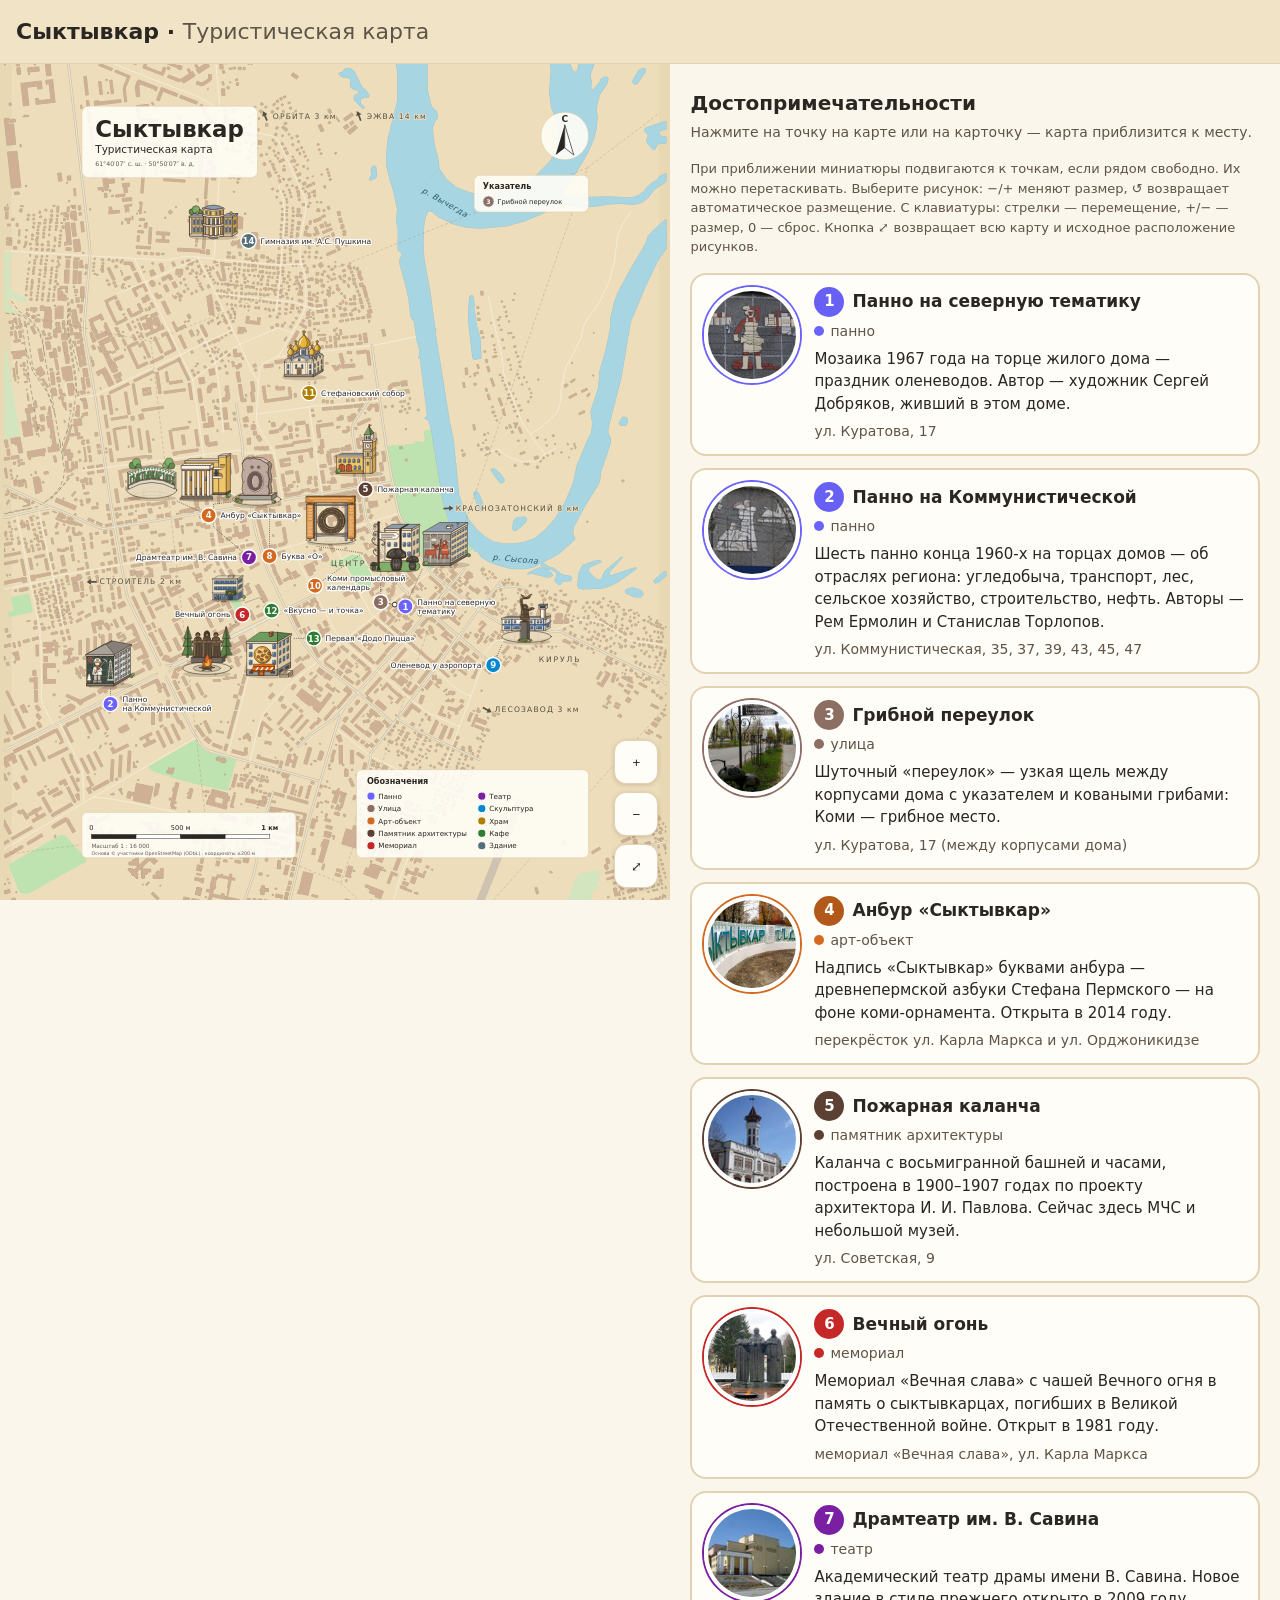
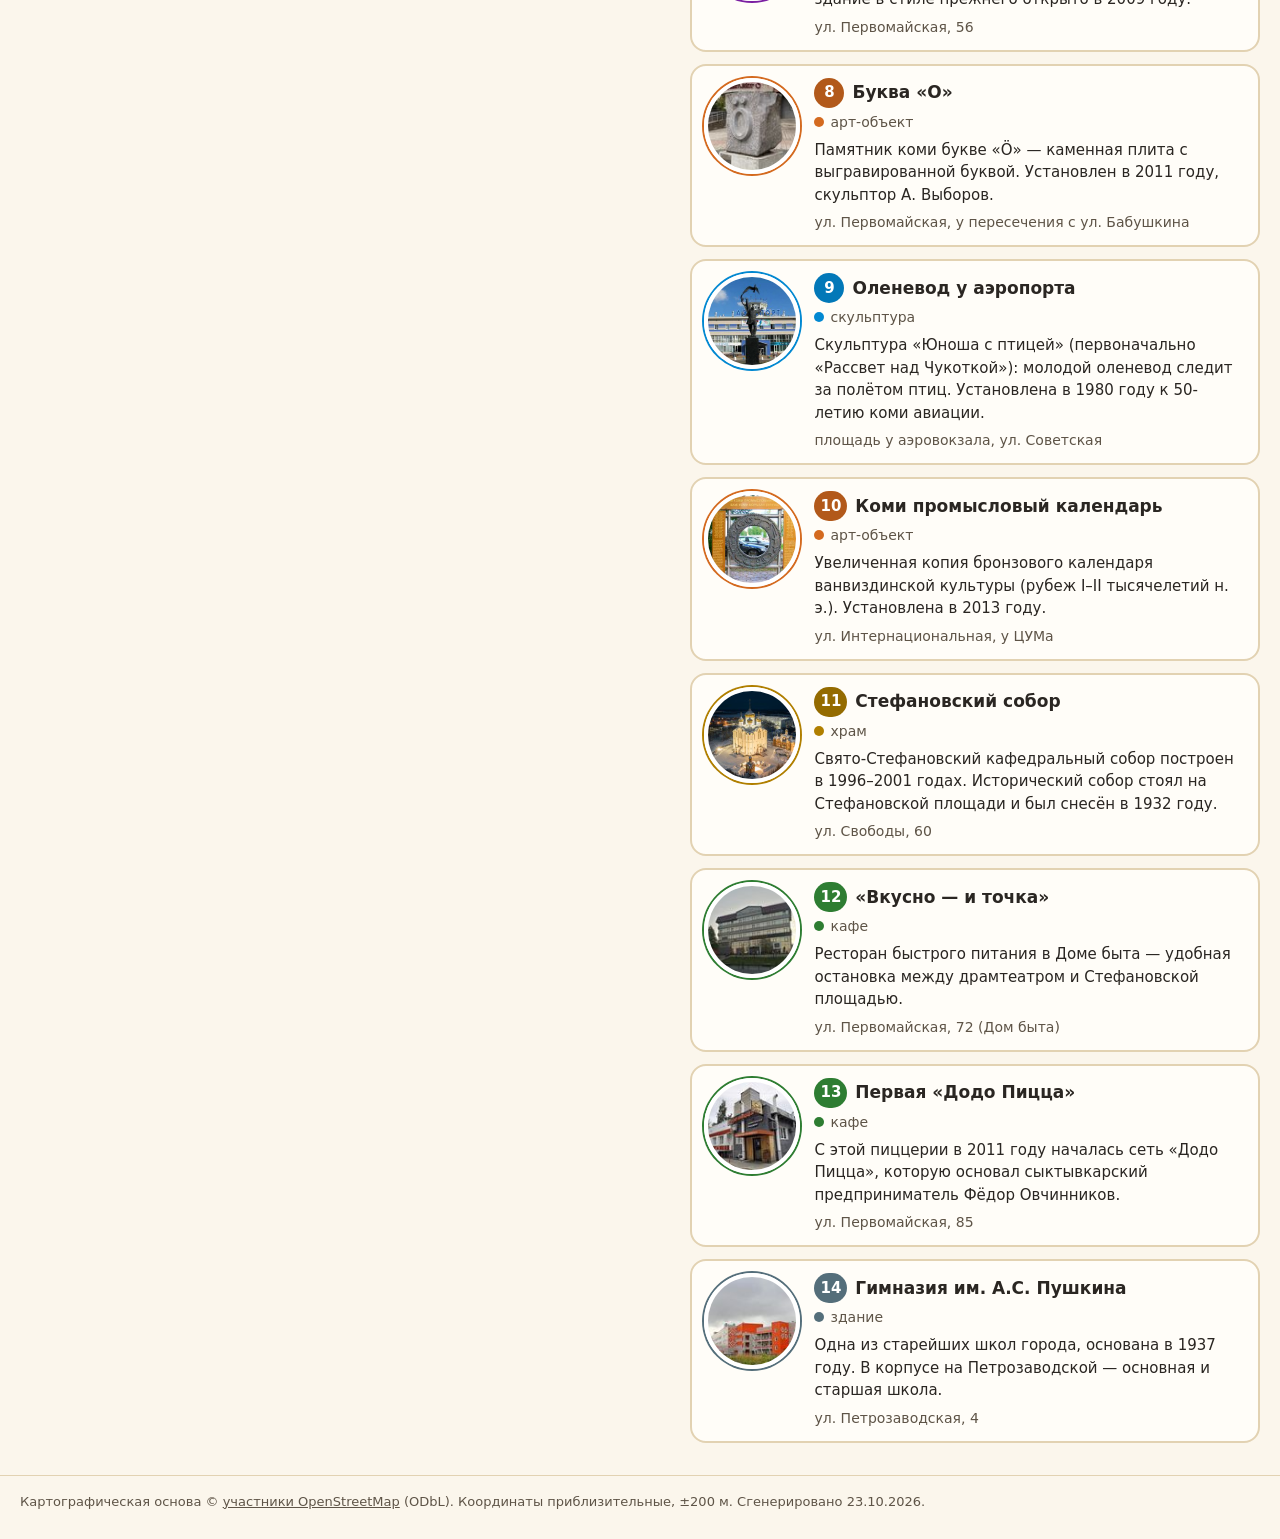
==== index_tz.html @ 78ba377e "Replace card drawings with photos; add navigation files; remove you-are-here" ====
<!doctype html>
<html lang="ru">
<head>
<meta charset="utf-8">
<meta name="viewport" content="width=device-width, initial-scale=1, viewport-fit=cover">
<title>Сыктывкар · Туристическая карта — 14 достопримечательностей</title>
<meta name="description" content="Туристическая карта Сыктывкара: 14 достопримечательностей — панно, арт-объекты, памятники, театр, собор и кафе. Фото, описания и адреса.">
<meta name="theme-color" content="#F1E4C6">
<meta property="og:type" content="website">
<meta property="og:locale" content="ru_RU">
<meta property="og:title" content="Сыктывкар · Туристическая карта">
<meta property="og:description" content="Туристическая карта Сыктывкара: 14 достопримечательностей — панно, арт-объекты, памятники, театр, собор и кафе. Фото, описания и адреса.">
<meta property="og:image" content="syktyvkar_map.png">
<meta property="og:image:width" content="2480">
<meta property="og:image:height" content="3508">
<meta name="twitter:card" content="summary_large_image">
<link rel="icon" type="image/svg+xml" href="favicon.svg">
<style>
:root{
  --bg:#FBF6EC; --paper:#FFFDF8; --sand:#F1E4C6; --map-bg:#E9D8B4;
  --ink:#2A2622; --muted:#5E5447; --line:#E2D2B2;
  --accent:#5C4033; --accent-hover:#47302A; --on-accent:#FFFFFF; --focus:#0B5CC2;
  --header-h:64px;
}
*{box-sizing:border-box}
html{-webkit-text-size-adjust:100%;scroll-padding-top:calc(var(--header-h) + 12px)}
body{margin:0;background:var(--bg);color:var(--ink);
  font:16px/1.5 "DejaVu Sans",Verdana,"PT Sans",system-ui,-apple-system,"Segoe UI",Roboto,Arial,sans-serif}
.top{position:sticky;top:0;z-index:20;display:flex;align-items:center;justify-content:space-between;gap:12px;
  min-height:var(--header-h);padding:8px max(16px,env(safe-area-inset-right)) 8px max(16px,env(safe-area-inset-left));
  background:var(--sand);border-bottom:1px solid var(--line)}
.top h1{margin:0;font-size:clamp(16px,2.3vw,22px);line-height:1.25}
.top h1 span{font-weight:400;color:var(--muted)}
.btn{display:inline-flex;align-items:center;gap:8px;min-height:44px;padding:0 18px;border-radius:999px;
  background:var(--accent);color:var(--on-accent);font-weight:700;font-size:15px;text-decoration:none;white-space:nowrap}
.btn:hover{background:var(--accent-hover)}
.btn svg{width:18px;height:18px}
a:focus-visible,button:focus-visible,.marker:focus-visible{outline:3px solid var(--focus);outline-offset:2px}
.layout{display:grid;grid-template-columns:minmax(0,1.1fr) minmax(340px,1fr)}
.map-pane{position:sticky;top:var(--header-h);height:calc(100vh - var(--header-h));height:calc(100dvh - var(--header-h));
  background:var(--map-bg);overflow:hidden}
.map-pane svg{display:block;width:100%;height:100%;touch-action:pan-y;user-select:none;-webkit-user-select:none}
.map-pane svg.is-zoomed{touch-action:none;cursor:grab}
.map-pane svg.is-dragging{cursor:grabbing}
.map-tools{position:absolute;right:12px;bottom:12px;display:flex;flex-direction:column;gap:8px}
.map-tools button{width:44px;height:44px;border-radius:12px;border:1px solid var(--line);background:var(--paper);
  color:var(--ink);font:700 22px/1 inherit;cursor:pointer;box-shadow:0 1px 4px rgba(42,38,34,.18)}
.map-tools button:hover{background:#fff}
.list-pane{padding:20px 20px 32px}
.list-pane h2{margin:4px 0 4px;font-size:20px}
.list-pane .hint{margin:0 0 16px;color:var(--muted);font-size:14px}
.cards{list-style:none;margin:0;padding:0;display:grid;gap:12px}
.card{position:relative;display:grid;grid-template-columns:96px 1fr;gap:14px;align-items:start;padding:12px;
  background:var(--paper);border:2px solid var(--line);border-radius:16px;
  transition:border-color .25s ease,box-shadow .25s ease,background-color .25s ease}
.card:hover,.card.is-hover{border-color:var(--c)}
.card.is-active{border-color:var(--c);box-shadow:0 0 0 4px color-mix(in srgb,var(--c) 22%,transparent);
  background:color-mix(in srgb,var(--c) 6%,var(--paper))}
.card.flash{animation:flash .9s ease}
@keyframes flash{0%{box-shadow:0 0 0 0 var(--c)}100%{box-shadow:0 0 0 14px transparent}}
.card>div{min-width:0;overflow-wrap:break-word}
.thumb{width:96px;height:96px;border-radius:50%;object-fit:cover;border:4px solid #fff;box-shadow:0 0 0 2px var(--c)}
.head{display:flex;align-items:center;gap:8px}
.num{flex:none;display:inline-grid;place-items:center;min-width:30px;height:30px;padding:0 6px;border-radius:999px;
  background:var(--c-ink);color:#fff;font-weight:700;font-size:15px}
.card h3{margin:0;font-size:17px;line-height:1.3}
.cat{margin:4px 0 6px;font-size:14px;color:var(--muted)}
.cat i{display:inline-block;width:10px;height:10px;margin-right:6px;border-radius:50%;background:var(--c)}
.desc{margin:0 0 6px;font-size:15px}
.addr{margin:0;font-size:14px;color:var(--muted)}
.card-hit{position:absolute;inset:0;width:100%;border:0;padding:0;border-radius:14px;background:transparent;cursor:pointer}
footer{padding:16px 20px 28px;border-top:1px solid var(--line);color:var(--muted);font-size:13px}
footer a{color:inherit}
.sr-only{position:absolute;width:1px;height:1px;margin:-1px;overflow:hidden;clip:rect(0 0 0 0);white-space:nowrap}
/* SVG-карта */
.marker{cursor:pointer;outline:none}
.marker .dot{transition:stroke-width .2s ease,fill .2s ease}
.marker:hover .dot,.marker.is-hover .dot,.marker:focus-visible .dot,.marker.is-active .dot{stroke-width:8;fill:var(--hi)}
.marker .ring{opacity:0;transition:opacity .2s ease}
.marker.is-active .ring,.marker:focus-visible .ring{opacity:1}
.hit{fill:transparent}
.illu{cursor:pointer}
/* при зуме оформление печатного листа (заголовок, легенда, линейка) убираем — оно бы росло */
#map-svg :is(#title,#north,#scalebar,#legend,#index){transition:opacity .25s ease}
#map-svg.is-zoomed :is(#title,#north,#scalebar,#legend,#index){opacity:0;pointer-events:none}
.dyn-scale{position:absolute;left:12px;bottom:12px;display:none;align-items:center;gap:8px;padding:6px 10px;
  border:1px solid var(--line);border-radius:10px;background:rgba(255,253,248,.94);color:var(--ink);font-size:13px;
  box-shadow:0 1px 4px rgba(42,38,34,.18)}
.dyn-scale i{display:block;height:7px;border:2px solid var(--ink);border-top:0}
.map-pane.is-zoomed .dyn-scale{display:flex}
.yah-pulse{transform-box:fill-box;transform-origin:center;animation:yah 1.8s ease-out infinite;pointer-events:none}
@keyframes yah{0%{transform:scale(1);opacity:.55}100%{transform:scale(3.4);opacity:0}}
@media (max-width:860px){
  .layout{grid-template-columns:minmax(0,1fr)}
  .map-pane{position:relative;top:auto;height:auto;aspect-ratio:2480/3508}
  .list-pane{padding:16px}
  .top .btn span{display:none}
}
@media (prefers-reduced-motion:reduce){
  .yah-pulse{animation:none;opacity:.3}
  *,*::before,*::after{transition:none!important;animation-duration:0s!important;scroll-behavior:auto!important}
}
/* navigation:start */
/* Управление миниатюрами использует оформление существующих кнопок карты. */
.map-pane{scroll-margin-top:var(--header-h);overflow-anchor:none}
.map-pane #map-svg{height:var(--map-canvas-height,100%)}
.head h3{min-width:0;overflow-wrap:anywhere}
.illu{cursor:grab;touch-action:none;outline:none}
.illu.is-dragging,#map-svg.is-dragging .illu{cursor:grabbing}
.illu:focus-visible{filter:drop-shadow(0 0 2px var(--focus))}
.callout-leader{pointer-events:none}
.illu-hit{fill:transparent;pointer-events:all}
#labels,#districts,#you-are-here,.marker .hit{pointer-events:none}
.callout-tools{position:absolute;top:12px;left:12px;bottom:auto;right:auto;
  display:flex;flex-direction:row;align-items:center;gap:6px;max-width:calc(100% - 24px);padding:6px;
  border:1px solid var(--line);border-radius:12px;background:var(--paper)}
.callout-tools[hidden]{display:none}
.callout-tools span{padding:0 4px;font-size:13px;line-height:1.2;color:var(--ink)}
.callout-tools button{flex:none;width:40px;height:40px;font-size:21px}
.callout-tools button:disabled{opacity:.45;cursor:default}
.navigation-hint{font-size:13px!important}
#map-svg.is-dragging,#map-svg.is-dragging *{cursor:grabbing}
.callout-leader.is-active,.callout-leader.is-hover{stroke-opacity:1;stroke-width:2.6px;
  vector-effect:non-scaling-stroke;filter:drop-shadow(0 0 1px var(--paper))}
.illu:is(.is-active,.is-hover) .illu-hit{stroke:var(--accent);stroke-width:1.3px;
  stroke-dasharray:3 4;vector-effect:non-scaling-stroke;rx:8px}
#navigation-labels{pointer-events:none;user-select:none}
#navigation-labels text{text-anchor:middle;dominant-baseline:central;paint-order:stroke fill;
  stroke:var(--sand);stroke-linejoin:round;stroke-width:3px;font-family:Verdana,"DejaVu Sans",sans-serif}
.street-label{font-size:12px;font-style:italic;fill-opacity:.86}
.house-label{font-size:11px;font-weight:700}
.thumb.illustrated{object-fit:contain;background:var(--paper);padding:5px}
.place-sheet{display:none}
@media(max-width:860px){
  .map-pane{height:calc(100vh - var(--header-h));height:calc(100dvh - var(--header-h));aspect-ratio:auto}
  .place-sheet:not([hidden]){display:block;position:fixed;z-index:30;left:max(10px,env(safe-area-inset-left));
    right:max(10px,env(safe-area-inset-right));bottom:max(10px,env(safe-area-inset-bottom));
    max-height:55vh;max-height:55dvh;overflow:auto;overflow-x:hidden;overscroll-behavior:contain;
    padding:14px 14px 8px;background:var(--paper);border:2px solid var(--line);border-radius:16px;
    box-shadow:0 4px 24px rgba(42,38,34,.2)}
  .sheet-summary{display:grid;grid-template-columns:64px minmax(0,1fr) 36px;gap:12px;align-items:center}
  .sheet-summary .thumb{width:64px;height:64px;border-width:3px}
  .sheet-summary h2{margin:0;font-size:17px;line-height:1.25;overflow-wrap:anywhere}
  .sheet-category{margin:4px 0 0;color:var(--muted);font-size:13px}
  .sheet-close{align-self:start;width:36px;height:44px;border:0;border-radius:10px;
    background:transparent;color:var(--ink);font-size:28px;line-height:1;cursor:pointer}
  .sheet-address{margin:10px 0 0;color:var(--muted);font-size:14px}
  .sheet-description{margin:10px 0 0;font-size:15px;line-height:1.45}
  .sheet-toggle{display:block;width:100%;min-height:44px;margin-top:4px;border:0;background:transparent;
    color:var(--accent);font-family:inherit;font-size:14px;font-weight:700;line-height:1.3;cursor:pointer}
  .sheet-toggle:hover,.sheet-close:hover{background:var(--bg)}
}
@media(max-width:360px){
  .sheet-summary{grid-template-columns:48px minmax(0,1fr) 28px;gap:8px}
  .sheet-summary .thumb{width:48px;height:48px}
  .sheet-summary h2{font-size:16px}
  .sheet-close{width:28px}
}
/* navigation:end */
</style>
</head>
<body>
<header class="top">
  <h1>Сыктывкар · <span>Туристическая карта</span></h1>
  
</header>
<main class="layout">
  <section class="map-pane" id="map" aria-label="Карта">
    <svg xmlns="http://www.w3.org/2000/svg" viewBox="0 0 2480 3508" id="map-svg" preserveAspectRatio="xMidYMid meet" aria-labelledby="map-svg-title"><title id="map-svg-title">Сыктывкар — Туристическая карта</title>
<desc>14 достопримечательностей. Основа © участники OpenStreetMap (ODbL).</desc>
<g id="land"><rect x="-118" y="-118" width="2716" height="3744" fill="#EDDDBB"/></g>
<g id="parks"><path d="M2385.7 3565.7L2390.6 3587.4L2336.4 3601.2L2309 3622.5L2314 3638.7L2258.2 3656L2247.4 3656L2243.9 3653.4L2256 3641.1L2251 3625.2L2215.2 3615.7L2200.9 3627.8L2180.9 3625L2153.8 3656L2118.5 3655.9L2199.5 3560.1L2251.3 3410.2L2280.8 3391.6L2342.3 3383.4L2348.7 3387.9L2350.8 3425L2337.8 3438.6L2348.1 3457.9L2329.8 3463.4L2321.6 3473.7L2315.5 3503.2L2349.8 3520.4L2350.3 3562L2365.3 3570L2371.2 3564.5L2370.9 3511.6L2383.2 3504.5L2388.5 3531.8L2410.5 3531.5L2415.1 3553Z" fill="#D2E5BF" fill-rule="evenodd"/>
<path d="M-148 1572.8L-82.4 1559.1L-148 1150.2Z" fill="#D2E5BF" fill-rule="evenodd"/>
<path d="M-100.8 1047.4L-148 1041.3L-148 792.9L-106 796.6L-126.7 830L-126.2 860.6L-118 877.3L-129 913.5L-118 947.9L-54.6 986.1L-52.1 993.2L-57.7 999.1L-89.7 997.5L-106.5 982.3L-118 978.7L-129.6 984.6L-134.3 994.3L-127 1015.3L-83.2 1048.1Z" fill="#D2E5BF" fill-rule="evenodd"/>
<path d="M-124.1 3355.1L89.2 3233.7L104.9 3235.8L195 3335.6L195.9 3340.2L190.8 3349.2L-46.4 3481.7L-72.8 3480.4L-86 3474.5L-128.5 3370L-129 3361.1Z" fill="#BFE3B0" fill-rule="evenodd"/>
<path d="M-45.1 2220.7L-28.3 2299.4L-130.2 2323.1L-135.6 2298.8L-110.5 2293.4L-122.5 2237.6Z" fill="#BFE3B0" fill-rule="evenodd"/>
<path d="M467.3 2965.8L576.2 3001.1L660.2 3023.7L789.1 3049.3L826.1 2919.1L705.8 2886.7L687.3 2875.6L674.2 2863.4L657 2838.5L649.9 2835.9L454.5 2947.3L459.4 2960.4Z" fill="#BFE3B0" fill-rule="evenodd"/>
<path d="M853.1 2339.5L846.3 2343.1L796 2242.4L826.8 2226.9L877.4 2327.4L874.7 2328.7L853.5 2290.9L833.6 2300.8Z" fill="#BFE3B0" fill-rule="evenodd"/>
<path d="M1274.6 2080.5L1347.4 2217.7L1387.6 2195.9L1398.3 2153.4L1351.5 2067.4L1311.9 2056.3L1274.7 2075.8Z" fill="#BFE3B0" fill-rule="evenodd"/>
<path d="M1645 1542.1L1694.2 1842L1721.2 1929.3L1778.2 1996.9L1819.6 2031.9L1793.3 2062.2L1751.9 2027L1732.3 2047.5L1639.6 2123.2L1634.6 2120.5L1563.2 2004.8L1506 1873.6L1459.2 1608.1L1466 1601.9L1571.8 1592.2L1573.8 1588.7L1570.7 1585.3L1578.7 1582L1610.2 1586.1L1615.4 1582.3L1611.3 1541.1L1618.8 1536.4L1643.1 1532.8Z" fill="#BFE3B0" fill-rule="evenodd"/></g>
<g id="buildings"><path d="M-148 3469.7L-144.9 3469.5L-145.2 3468.4L-140.9 3467.2L-140.6 3468.2L-136.2 3467L-136.5 3465.9L-132.2 3464.6L-131.9 3465.7L-129 3464.9L-129.3 3463.8L-127.9 3463.4L-124.1 3476.3L-125.6 3476.7L-125.9 3475.6L-130.2 3476.9L-129.8 3478.3L-139.9 3481.3L-140.4 3479.8L-144.7 3481L-144.4 3482.2L-145.8 3482.6L-148 3475.1Z" fill="none" stroke="#8F7C60" stroke-width="2" stroke-linejoin="round"/>
<path d="M-79.2 3517L-62.7 3512.9L-52.5 3554.5L-68.9 3558.5Z" fill="none" stroke="#8F7C60" stroke-width="2" stroke-linejoin="round"/>
<path d="M-91.1 3595.5L-80.6 3592.9L-75.2 3614.5L-85.7 3617.1Z" fill="none" stroke="#8F7C60" stroke-width="2" stroke-linejoin="round"/>
<path d="M-148 3519.7L-115.9 3510.7L-118.1 3502.8L-103.9 3498.8L-99.3 3515.1L-99.2 3519.1L-101 3522.2L-104.8 3524.7L-148 3536.8Z" fill="none" stroke="#8F7C60" stroke-width="2" stroke-linejoin="round"/>
<path d="M-48.3 3530.4L-27.1 3525.1L-24.4 3535.9L-45.6 3541.2Z" fill="none" stroke="#8F7C60" stroke-width="2" stroke-linejoin="round"/>
<path d="M-7.4 3656L-14.3 3631.3L-2.9 3628.1L5 3656Z" fill="none" stroke="#8F7C60" stroke-width="2" stroke-linejoin="round"/>
<path d="M-37.1 3563.8L-18.8 3559.3L-10 3595.1L-28.2 3599.6Z" fill="none" stroke="#8F7C60" stroke-width="2" stroke-linejoin="round"/>
<path d="M-65.9 3566.1L-51 3562.5L-41.1 3602.8L-55.9 3606.4Z" fill="none" stroke="#8F7C60" stroke-width="2" stroke-linejoin="round"/>
<path d="M-4 3571.7L7.2 3569L12.1 3590L0.9 3592.7Z" fill="none" stroke="#8F7C60" stroke-width="2" stroke-linejoin="round"/>
<path d="M-44.5 3545.7L-23.3 3540.4L-20.6 3551.3L-41.8 3556.5Z" fill="none" stroke="#8F7C60" stroke-width="2" stroke-linejoin="round"/>
<path d="M-142.4 3544.8L-148 3546.4L-148 3552.6L-140.7 3550.5Z" fill="none" stroke="#8F7C60" stroke-width="2" stroke-linejoin="round"/>
<path d="M-93 3616.9L-99.5 3618.9L-101 3614.3L-94.4 3612.3Z" fill="none" stroke="#8F7C60" stroke-width="2" stroke-linejoin="round"/>
<path d="M14.8 3545.8L-6.9 3551.3L-8.7 3544.3L-6.4 3543.7L-7.6 3539L-5.3 3538.5L-7.1 3531.7L10.1 3527.3Z" fill="none" stroke="#8F7C60" stroke-width="2" stroke-linejoin="round"/>
<path d="M-96.8 3472.5L-95.1 3476.8L-99.4 3478.5L-101.2 3474.2Z" fill="none" stroke="#8F7C60" stroke-width="2" stroke-linejoin="round"/>
<path d="M-9.3 3555.7L-3.6 3554.4L-2.6 3558.7L-8.4 3560.1Z" fill="none" stroke="#8F7C60" stroke-width="2" stroke-linejoin="round"/>
<path d="M-15.3 3520.5L6.8 3514.7L8 3519.2L-14.1 3525Z" fill="none" stroke="#8F7C60" stroke-width="2" stroke-linejoin="round"/>
<path d="M-138.5 3560.5L-132.9 3558.9L-130.1 3569.4L-127.8 3568.8L-125.9 3575.7L-132.2 3577.4L-130 3585.5L-133.4 3586.4L-135.6 3578.4L-140.6 3579.7L-142.4 3573.3L-144.4 3573.9L-146.9 3564.7L-138 3562.2Z" fill="none" stroke="#8F7C60" stroke-width="2" stroke-linejoin="round"/>
<path d="M-126.8 3584.7L-137.8 3587.7L-130.8 3612.9L-140.8 3615.6L-138.7 3623L-134 3621.7L-128.1 3643L-117.4 3640.1L-123.7 3617.3L-118.3 3615.8Z" fill="none" stroke="#8F7C60" stroke-width="2" stroke-linejoin="round"/>
<path d="M-36.3 3566.7L-49.2 3569.6L-47.3 3577.4L-34.4 3574.5Z" fill="none" stroke="#8F7C60" stroke-width="2" stroke-linejoin="round"/>
<path d="M-20.9 2945.3L-12.1 2940.9L-42.6 2879.7L-51.4 2884.1Z" fill="none" stroke="#8F7C60" stroke-width="2" stroke-linejoin="round"/>
<path d="M-57.5 2963.5L-48.8 2959.2L-79.3 2898L-88 2902.3Z" fill="none" stroke="#8F7C60" stroke-width="2" stroke-linejoin="round"/>
<path d="M15.7 2927.1L24.7 2922.6L-5.8 2861.4L-14.8 2865.9Z" fill="none" stroke="#8F7C60" stroke-width="2" stroke-linejoin="round"/>
<path d="M4.5 3602.8L39.1 3594.3L42.8 3609.2L8.2 3617.8Z" fill="none" stroke="#8F7C60" stroke-width="2" stroke-linejoin="round"/>
<path d="M7.9 3080.9L18.4 3075L52 3135.6L41.4 3141.4Z" fill="none" stroke="#8F7C60" stroke-width="2" stroke-linejoin="round"/>
<path d="M-148 2938.4L-141.4 2951.4L-126.6 2943.8L-135 2927.3L-118.5 2918.9L-110 2935.6L-94.4 2927.7L-103.8 2909.2L-101.4 2908L-110.7 2889.7L-148 2908.7Z" fill="none" stroke="#8F7C60" stroke-width="2" stroke-linejoin="round"/>
<path d="M-3.8 3155.6L-13.2 3138.8L9.8 3125.9L4.6 3116.6L-13 3126.5L-14.9 3123.3L-23.8 3128.2L-32.9 3133.3L-31 3136.6L-48.1 3146.2L-42.9 3155.5L-21.8 3143.6L-12.3 3160.4L-33 3172.1L-27.1 3182.5L25.6 3152.9L19.7 3142.4Z" fill="none" stroke="#8F7C60" stroke-width="2" stroke-linejoin="round"/>
<path d="M19.7 3031.6L26.9 3027.9L28.7 3031.2L21.5 3035Z" fill="none" stroke="#8F7C60" stroke-width="2" stroke-linejoin="round"/>
<path d="M11.2 3550.9L23.1 3547.9L24.1 3551.8L12.1 3554.7Z" fill="none" stroke="#8F7C60" stroke-width="2" stroke-linejoin="round"/>
<path d="M-148 3171.8L-118.3 3227.1L-129.2 3232.9L-148 3197.8Z" fill="none" stroke="#8F7C60" stroke-width="2" stroke-linejoin="round"/>
<path d="M-148 3264.2L-132.6 3255.2L-127.8 3263.5L-148 3275.2Z" fill="none" stroke="#8F7C60" stroke-width="2" stroke-linejoin="round"/>
<path d="M-119.6 3247L-35.1 3199L-30.2 3207.7L-114.6 3255.7Z" fill="none" stroke="#8F7C60" stroke-width="2" stroke-linejoin="round"/>
<path d="M-148 2976.8L-134.2 3004.3L-142.8 3008.6L-148 2998.3Z" fill="none" stroke="#8F7C60" stroke-width="2" stroke-linejoin="round"/>
<path d="M-148 3125.1L-98.9 3099.4L-93.7 3109.4L-148 3137.9Z" fill="none" stroke="#8F7C60" stroke-width="2" stroke-linejoin="round"/>
<path d="M-95.5 3013L-110.3 3020.6L-97.5 3045.5L-82.7 3037.9Z" fill="none" stroke="#8F7C60" stroke-width="2" stroke-linejoin="round"/>
<path d="M-131.2 2983.1L-134.5 2976.1L-127.8 2973L-124.5 2980Z" fill="none" stroke="#8F7C60" stroke-width="2" stroke-linejoin="round"/>
<path d="M-148 3438.9L-144.3 3437.9L-143 3442.9L-148 3444.2Z" fill="none" stroke="#8F7C60" stroke-width="2" stroke-linejoin="round"/>
<path d="M-104 3292.8L-101 3293.3L-99.2 3292.2L-98.5 3293.4L-90.2 3288.6L-91 3287.2L-88.2 3285.6L-87.9 3283.6L-85.6 3284.1L-81.2 3281.5L-80.5 3282.8L-72.8 3279.5L-69.2 3285.6L-72.1 3287.3L-71 3289.2L-75.3 3291.7L-74.8 3292.7L-77.8 3294.4L-78.3 3293.5L-84.8 3298.6L-85.4 3297.6L-99.4 3305.7L-98.7 3306.8L-102.6 3309.1L-103.2 3308L-111.7 3313L-111.1 3314.1L-114.7 3316.2L-115.3 3315.1L-132.4 3326.1L-132.9 3325.3L-136 3327.2L-135.5 3328.1L-143.3 3331.4L-148 3324.9L-148 3320.5L-143.1 3317.6L-142.3 3314.7L-139.9 3315.1L-137.8 3313.9L-136.9 3315.4L-126.4 3309.2L-127 3308.2L-124.7 3306.8L-124.3 3304.4L-121.5 3304.9L-117.4 3302.6L-116.6 3303.9L-108.3 3299.1L-108.9 3297.9L-104.5 3295.3Z" fill="none" stroke="#8F7C60" stroke-width="2" stroke-linejoin="round"/>
<path d="M-49 3276.7L-54.4 3267.6L-41.7 3259.3L-40.7 3260.9L-33.9 3256.8L-34.9 3255.1L-29 3251.6L-28 3253.3L-21 3249.1L-22.1 3247.3L-16.2 3243.8L-15.1 3245.6L-8.2 3241.5L-9.4 3239.5L8 3229.4L9.9 3232.6L8.7 3233.3L14 3239.9L-11.4 3254.2L-10.8 3255.1L-15.5 3257.8L-16 3257L-23.9 3261.7L-23.2 3262.8L-27.9 3265.6L-28.6 3264.5L-40.9 3273L-41.4 3272.1Z" fill="none" stroke="#8F7C60" stroke-width="2" stroke-linejoin="round"/>
<path d="M-11.2 3059.2L-4.2 3072.2L20.2 3059.1L13.2 3046.1Z" fill="none" stroke="#8F7C60" stroke-width="2" stroke-linejoin="round"/>
<path d="M-136.8 3420.5L-132.6 3418.8L-131 3422.9L-135.2 3424.6Z" fill="none" stroke="#8F7C60" stroke-width="2" stroke-linejoin="round"/>
<path d="M-128.8 3440.6L-125.2 3439.2L-127.2 3434.2L-130.8 3435.6Z" fill="none" stroke="#8F7C60" stroke-width="2" stroke-linejoin="round"/>
<path d="M-63.8 2984.5L-79 2991.6L-67.1 3016.9L-51.9 3009.8Z" fill="none" stroke="#8F7C60" stroke-width="2" stroke-linejoin="round"/>
<path d="M-51.3 3166.7L-53.9 3162.1L-48 3158.7L-45.2 3163.4Z" fill="none" stroke="#8F7C60" stroke-width="2" stroke-linejoin="round"/>
<path d="M-78.4 3132.9L-57.1 3170L-51.3 3166.7L-53.9 3162.1L-48 3158.7L-56.3 3144.2L-62.3 3147.6L-72.7 3129.6Z" fill="none" stroke="#8F7C60" stroke-width="2" stroke-linejoin="round"/>
<path d="M-62.3 3147.6L-58.2 3145.3L-67.1 3130.3L-72.7 3129.6Z" fill="none" stroke="#8F7C60" stroke-width="2" stroke-linejoin="round"/>
<path d="M-76.8 3145.4L-85 3131.3L-94 3136.5L-89 3145.1L-85.2 3142.9L-82 3148.4Z" fill="none" stroke="#8F7C60" stroke-width="2" stroke-linejoin="round"/>
<path d="M-107.3 2708.9L-97.9 2704.3L-58.5 2784.4L-67.9 2789Z" fill="none" stroke="#8F7C60" stroke-width="2" stroke-linejoin="round"/>
<path d="M-109.4 2879.6L-11.9 2831.6L-6.7 2842.1L-104.2 2890.1Z" fill="none" stroke="#8F7C60" stroke-width="2" stroke-linejoin="round"/>
<path d="M-148 2729.7L-110.3 2808.5L-120.8 2813.6L-148 2756.7Z" fill="none" stroke="#8F7C60" stroke-width="2" stroke-linejoin="round"/>
<path d="M-148 2833.5L-143.8 2831.5L-142 2835.1L-129.5 2827.9L-124 2839L-133.8 2843.8L-135.5 2840.5L-148 2847.4Z" fill="none" stroke="#8F7C60" stroke-width="2" stroke-linejoin="round"/>
<path d="M-18.8 2695.2L-8.9 2689.1L-4.7 2697.7L-2.6 2696.7L3.8 2710L-7.1 2716.5L-12.3 2705.6L-15.1 2706.9L-17.2 2702.6L-15.6 2701.9Z" fill="none" stroke="#8F7C60" stroke-width="2" stroke-linejoin="round"/>
<path d="M-16.1 2730.2L-6.2 2724.1L-2 2732.7L0.1 2731.7L6.5 2745L-4.4 2751.5L-9.6 2740.6L-12.4 2741.9L-14.5 2737.6L-12.9 2736.9Z" fill="none" stroke="#8F7C60" stroke-width="2" stroke-linejoin="round"/>
<path d="M-13.6 2765.4L-3.6 2759.3L0.5 2767.9L2.7 2766.9L9.1 2780.2L-1.8 2786.7L-7.1 2775.8L-9.8 2777.1L-11.9 2772.8L-10.4 2772.1Z" fill="none" stroke="#8F7C60" stroke-width="2" stroke-linejoin="round"/>
<path d="M-82.8 2694.5L-66.5 2686.9L-54 2713.4L-59.5 2716L-58.6 2717.9L-69.5 2722.9Z" fill="none" stroke="#8F7C60" stroke-width="2" stroke-linejoin="round"/>
<path d="M-57.3 2718.5L-51.1 2715.6L-49 2720L-55.2 2722.9Z" fill="none" stroke="#8F7C60" stroke-width="2" stroke-linejoin="round"/>
<path d="M-112.1 2825.2L-22.2 2781.4L-17.2 2791.8L-107 2835.5Z" fill="none" stroke="#8F7C60" stroke-width="2" stroke-linejoin="round"/>
<path d="M-141.3 2804.4L-137 2813.5L-128.7 2809.6L-133 2800.5Z" fill="none" stroke="#8F7C60" stroke-width="2" stroke-linejoin="round"/>
<path d="M-10.6 2834.2L-5.8 2832.6L-3.3 2837.5L-4.7 2838.2L-4 2839.6L-7.2 2841.2Z" fill="none" stroke="#8F7C60" stroke-width="2" stroke-linejoin="round"/>
<path d="M69 2803L1.8 2837.3L-3.7 2826.5L63.5 2792.1L64.4 2793.9L73.4 2789.2L97.6 2836.3L88.5 2841Z" fill="none" stroke="#8F7C60" stroke-width="2" stroke-linejoin="round"/>
<path d="M94.3 3619.4L103 3615.7L113.7 3640.5L105 3644.2Z" fill="none" stroke="#8F7C60" stroke-width="2" stroke-linejoin="round"/>
<path d="M107.3 3651.8L116 3648L119.4 3656L109.1 3656Z" fill="none" stroke="#8F7C60" stroke-width="2" stroke-linejoin="round"/>
<path d="M121.8 3646.9L126.3 3645.1L130.6 3656L125.4 3656Z" fill="none" stroke="#8F7C60" stroke-width="2" stroke-linejoin="round"/>
<path d="M475.6 3474L501.9 3500.7L493.7 3508.7L467.5 3481.9Z" fill="none" stroke="#8F7C60" stroke-width="2" stroke-linejoin="round"/>
<path d="M481.7 3511.7L488.8 3519.2L491.1 3517L484.1 3509.5Z" fill="none" stroke="#8F7C60" stroke-width="2" stroke-linejoin="round"/>
<path d="M371.9 2882.6L383 2883.2L377.7 2971.8L366.6 2971.1Z" fill="none" stroke="#8F7C60" stroke-width="2" stroke-linejoin="round"/>
<path d="M256.8 2950.2L265.3 2946.1L234.8 2883.9L226.3 2888.1Z" fill="none" stroke="#8F7C60" stroke-width="2" stroke-linejoin="round"/>
<path d="M334.9 2900.2L345.8 2900.8L340.9 2992.3L329.9 2991.8Z" fill="none" stroke="#8F7C60" stroke-width="2" stroke-linejoin="round"/>
<path d="M33.9 2906.1L114.9 2866.4L119.8 2876.5L38.8 2916.2Z" fill="none" stroke="#8F7C60" stroke-width="2" stroke-linejoin="round"/>
<path d="M291.8 3014.9L227.5 3050.4L221.4 3039.3L285.6 3003.8Z" fill="none" stroke="#8F7C60" stroke-width="2" stroke-linejoin="round"/>
<path d="M227.5 2964.6L236.7 2960.1L206.2 2897.9L197 2902.4Z" fill="none" stroke="#8F7C60" stroke-width="2" stroke-linejoin="round"/>
<path d="M132.6 2893.9L123 2898.6L129.5 2911.7L139 2907Z" fill="none" stroke="#8F7C60" stroke-width="2" stroke-linejoin="round"/>
<path d="M422.4 3175L419.8 3187.7L458.7 3195.7L453.9 3218.6L486.5 3225.4L482.3 3248.3L543.9 3259.7L547.3 3240.8L523.9 3236.7L524.4 3234.1L520.3 3233.3L519 3239.9L516.6 3242L507 3240.4L504.9 3237.9L501.6 3239.3L497 3238.4L498.8 3228.9L500 3229.2L500.6 3226.2L495 3225L496 3220.1L521.8 3225.4L521 3229.4L528 3230.9L531.6 3218.1L533 3218.4L533.6 3215.7L498.6 3209.1L499.7 3203.8L500.9 3204L501.8 3199.8L500.7 3199.6L503.6 3185.7L490.6 3183L488.3 3193.9L493.4 3194.9L489.5 3213.4L468 3209L472.9 3185.4Z" fill="none" stroke="#8F7C60" stroke-width="2" stroke-linejoin="round"/>
<path d="M220.7 3155.7L221.3 3156.8L222.6 3156.2L223.7 3158.3L231.4 3154.5L235.7 3163.4L228 3167.1L229.2 3169.5L231.8 3168.2L235.2 3175.2L287.6 3149.6L293.4 3161.5L235.6 3189.7L237 3192.5L232.1 3194.8L221.6 3173.2L224.4 3171.8L223.4 3169.6L206 3177.9L201.7 3169L209 3165.4L207.9 3163.3L217.6 3158.6L217 3157.5Z" fill="none" stroke="#8F7C60" stroke-width="2" stroke-linejoin="round"/>
<path d="M199.6 2978.3L208.7 2973.8L178.2 2911.6L169 2916.1Z" fill="none" stroke="#8F7C60" stroke-width="2" stroke-linejoin="round"/>
<path d="M47.3 3149.1L132.4 3100L138.7 3110.8L53.5 3159.9Z" fill="none" stroke="#8F7C60" stroke-width="2" stroke-linejoin="round"/>
<path d="M195.6 3197.3L207.3 3191.6L210.7 3198.5L207.6 3200.1L211.3 3207.5L202.7 3211.7Z" fill="none" stroke="#8F7C60" stroke-width="2" stroke-linejoin="round"/>
<path d="M89.9 2915.1L98.9 2910.6L130.6 2974.2L121.6 2978.7Z" fill="none" stroke="#8F7C60" stroke-width="2" stroke-linejoin="round"/>
<path d="M212.5 3222.4L223.2 3217.1L244.4 3260.2L233.7 3265.5Z" fill="none" stroke="#8F7C60" stroke-width="2" stroke-linejoin="round"/>
<path d="M62.2 3236.3L67.4 3236.2L67.6 3244.9L62.4 3245Z" fill="none" stroke="#8F7C60" stroke-width="2" stroke-linejoin="round"/>
<path d="M127.6 2990.1L136.6 2985.7L167.5 3049L158.6 3053.3Z" fill="none" stroke="#8F7C60" stroke-width="2" stroke-linejoin="round"/>
<path d="M112.8 3036.8L122 3032.3L153.2 3096L144 3100.5Z" fill="none" stroke="#8F7C60" stroke-width="2" stroke-linejoin="round"/>
<path d="M195.6 2992.6L205.3 2987.4L226 3026.4L216.3 3031.5Z" fill="none" stroke="#8F7C60" stroke-width="2" stroke-linejoin="round"/>
<path d="M195.9 3040.7L211.9 3032.2L217.7 3043.1L212.7 3045.7L218.6 3056.9L207.6 3062.8Z" fill="none" stroke="#8F7C60" stroke-width="2" stroke-linejoin="round"/>
<path d="M252.6 3206.8L259.2 3203.5L261.1 3207.4L254.5 3210.7Z" fill="none" stroke="#8F7C60" stroke-width="2" stroke-linejoin="round"/>
<path d="M258 3224.9L266.8 3220.6L275.8 3238.8L267 3243.1Z" fill="none" stroke="#8F7C60" stroke-width="2" stroke-linejoin="round"/>
<path d="M106.2 3000.7L117.1 3022.9L105.4 3028.6L100.5 3018.4L85.4 3025.8L79.5 3013.7Z" fill="none" stroke="#8F7C60" stroke-width="2" stroke-linejoin="round"/>
<path d="M153.5 2998.1L164.1 2996.5L166.1 3009L155.4 3010.6Z" fill="none" stroke="#8F7C60" stroke-width="2" stroke-linejoin="round"/>
<path d="M148.7 3067L161.6 3060.4L163.3 3063.7L165.5 3063.7L165.9 3089.1L160 3089.2Z" fill="none" stroke="#8F7C60" stroke-width="2" stroke-linejoin="round"/>
<path d="M33.1 3042.1L36.3 3040.3L38.9 3045.2L35.7 3046.9Z" fill="none" stroke="#8F7C60" stroke-width="2" stroke-linejoin="round"/>
<path d="M126.7 2913.1L136 2908.5L168 2973.2L158.7 2977.8Z" fill="none" stroke="#8F7C60" stroke-width="2" stroke-linejoin="round"/>
<path d="M230.9 3216.5L231.7 3216.1L229.7 3212.1L237.1 3208.6L239 3212.6L240.3 3212L253.6 3239.7L249.8 3241.5L253.7 3249.7L248.1 3252.4Z" fill="none" stroke="#8F7C60" stroke-width="2" stroke-linejoin="round"/>
<path d="M118.9 3165.7L150.1 3219.5L138.5 3226.4L110.7 3177.4L56.6 3208.5L50 3197.5L59.3 3192L59.2 3190.7L70.2 3185.5L70.1 3184.4L80.6 3177.5L94.4 3170.2L96 3170.7L98.7 3168.9L98.1 3167.7L105.9 3163.3Z" fill="none" stroke="#8F7C60" stroke-width="2" stroke-linejoin="round"/>
<path d="M234.4 2981.8L232.3 2982.9L229.8 2978.2L231.9 2977Z" fill="none" stroke="#8F7C60" stroke-width="2" stroke-linejoin="round"/>
<path d="M78.7 3046.2L39.6 3067.3L34.8 3058.4L43 3054L41.7 3051.8L72.6 3035.2Z" fill="none" stroke="#8F7C60" stroke-width="2" stroke-linejoin="round"/>
<path d="M53.9 3069.3L90.6 3049.3L96.1 3059.4L77.9 3069.3L76.8 3067.2L58.2 3077.3Z" fill="none" stroke="#8F7C60" stroke-width="2" stroke-linejoin="round"/>
<path d="M300.5 2918.5L311.5 2919L307.1 3009.2L296.1 3008.6Z" fill="none" stroke="#8F7C60" stroke-width="2" stroke-linejoin="round"/>
<path d="M406.2 2924.6L412.8 2925L412.5 2930.6L405.9 2930.2Z" fill="none" stroke="#8F7C60" stroke-width="2" stroke-linejoin="round"/>
<path d="M289.7 3232L300.8 3210.4L309.7 3215L298.6 3236.6Z" fill="none" stroke="#8F7C60" stroke-width="2" stroke-linejoin="round"/>
<path d="M433.7 3439.5L436.7 3442.6L432.8 3446.4L429.7 3443.3Z" fill="none" stroke="#8F7C60" stroke-width="2" stroke-linejoin="round"/>
<path d="M371.1 3052.3L397.8 3058.1L406.2 3018.8L475.8 3033.7L464.2 3087.6L461 3086.9L457.3 3104.1L392.3 3089.7L396.1 3072.1L382.4 3069.2L379.6 3082.2L365.4 3079.2Z" fill="none" stroke="#8F7C60" stroke-width="2" stroke-linejoin="round"/>
<path d="M455.8 3431.2L460.7 3436.3L449.2 3447.5L444.2 3442.4Z" fill="none" stroke="#8F7C60" stroke-width="2" stroke-linejoin="round"/>
<path d="M381.5 3231.1L388.9 3232.7L387.6 3238.6L380.2 3237Z" fill="none" stroke="#8F7C60" stroke-width="2" stroke-linejoin="round"/>
<path d="M410.8 3362L410 3361.1L374.8 3360.1L375.1 3348.9L384.8 3350.1L391 3344.4L388.9 3342L394.1 3337.2L396.3 3339.5L402.3 3334L401.6 3323.9L412.9 3324.2L411.9 3357.9L413.4 3359.5L416.8 3356.3L420.5 3360.1L450.5 3331.3L451.4 3332.2L453.2 3330.6L434.5 3311.2L447.4 3298.8L455.2 3306.9L459.1 3303.2L462.9 3307.1L459 3310.9L488.9 3342L490.6 3340.4L494.1 3344L479.5 3358L460.8 3338.5L459 3340.1L459.8 3341L429.8 3369.8L433.2 3373.3L429.6 3376.8L431.5 3378.8L465.3 3379.3L465.1 3390.6L455 3389.4L449.3 3395.2L451.5 3397.4L446.4 3402.5L444.2 3400.2L438.2 3406.2L439 3415.9L427.8 3415.7L428.2 3380.6L426.9 3379.3L425.1 3381.1L420.2 3376L419.1 3377.1L420.5 3378.6L407.1 3391.4L405.7 3389.9L403.8 3391.7L412.3 3400.5L408.9 3403.8L412.3 3407.3L408.7 3410.8L412.5 3414.8L408 3419.1L392.2 3402.7L389.5 3405.2L383.6 3399L386.2 3396.4L370.4 3379.9L374.9 3375.6L378.6 3379.4L382.2 3376L385.5 3379.4L388.9 3376.2L397.1 3384.7L399 3382.9L397.6 3381.5L410.9 3368.7L412.4 3370.2L413.5 3369.1L408.7 3364Z" fill="none" stroke="#8F7C60" stroke-width="2" stroke-linejoin="round"/>
<path d="M465.5 3288.2L475.2 3298.3L472 3301.3L462.4 3291.2Z" fill="none" stroke="#8F7C60" stroke-width="2" stroke-linejoin="round"/>
<path d="M482.1 3305L489.2 3312.3L485.8 3315.5L478.8 3308.1Z" fill="none" stroke="#8F7C60" stroke-width="2" stroke-linejoin="round"/>
<path d="M316.7 2999.9L324.3 2995.4L328.8 3003.1L321.2 3007.6Z" fill="none" stroke="#8F7C60" stroke-width="2" stroke-linejoin="round"/>
<path d="M345.1 3044.9L342.6 3039L331.1 3043.9L333.6 3049.7L336.7 3048.4L343.9 3065.4L348.1 3063.6L341 3046.6Z" fill="none" stroke="#8F7C60" stroke-width="2" stroke-linejoin="round"/>
<path d="M488.5 3018.9L503.5 3022L494 3067.6L479 3064.4Z" fill="none" stroke="#8F7C60" stroke-width="2" stroke-linejoin="round"/>
<path d="M405.7 2952.3L393 2952.1L393.5 2928L396 2928L395.9 2934.6L398.2 2934.6L398 2945.6L405.9 2945.8Z" fill="none" stroke="#8F7C60" stroke-width="2" stroke-linejoin="round"/>
<path d="M485.2 3066.3L483.6 3074.1L479.6 3073.3L481.2 3065.4Z" fill="none" stroke="#8F7C60" stroke-width="2" stroke-linejoin="round"/>
<path d="M457.7 3104.2L459.3 3096.9L463.3 3097.8L461.7 3105.1Z" fill="none" stroke="#8F7C60" stroke-width="2" stroke-linejoin="round"/>
<path d="M409.8 3003.8L415.9 3002L417 3006L411 3007.7Z" fill="none" stroke="#8F7C60" stroke-width="2" stroke-linejoin="round"/>
<path d="M416.1 3201.1L420.8 3200.1L421.5 3203.4L416.5 3202.9Z" fill="none" stroke="#8F7C60" stroke-width="2" stroke-linejoin="round"/>
<path d="M312.8 3067.5L296.2 3066L307.3 3058.8L310.7 3059Z" fill="none" stroke="#8F7C60" stroke-width="2" stroke-linejoin="round"/>
<path d="M494.6 3385.5L486.1 3393.9L486.4 3396.4L490 3400.3L489.9 3404L475.5 3403.2L475.4 3416.4L478.7 3416.3L478.7 3417.7L515.2 3417.9L518 3414.7L518.5 3376.7L505.3 3376.5L505.6 3388.8L501.5 3389.9L497.6 3385.7Z" fill="none" stroke="#8F7C60" stroke-width="2" stroke-linejoin="round"/>
<path d="M107.6 2775.5L141.2 2843.3L132.2 2847.7L98.6 2780Z" fill="none" stroke="#8F7C60" stroke-width="2" stroke-linejoin="round"/>
<path d="M269.9 2809.2L279.2 2804.7L280.8 2808L271.5 2812.5Z" fill="none" stroke="#8F7C60" stroke-width="2" stroke-linejoin="round"/>
<path d="M84 2854.4L100.3 2845.9L97.8 2841.1L81.4 2849.5Z" fill="none" stroke="#8F7C60" stroke-width="2" stroke-linejoin="round"/>
<path d="M250.1 2699.1L255.6 2696.5L260.2 2706.4L254.8 2708.9Z" fill="none" stroke="#8F7C60" stroke-width="2" stroke-linejoin="round"/>
<path d="M200.8 2823.8L206.8 2820.7L209.5 2826.1L203.4 2829.1Z" fill="none" stroke="#8F7C60" stroke-width="2" stroke-linejoin="round"/>
<path d="M65.3 2842.5L69.6 2840.3L71.4 2843.6L67 2845.9Z" fill="none" stroke="#8F7C60" stroke-width="2" stroke-linejoin="round"/>
<path d="M80.3 2740.8L84.7 2738.7L86.1 2741.7L81.7 2743.8Z" fill="none" stroke="#8F7C60" stroke-width="2" stroke-linejoin="round"/>
<path d="M148.6 2700.4L144.6 2708.2L105 2728.5L85.8 2719.7L91.9 2704.4L129.5 2684.7L148.4 2694.4L146.1 2699.1Z" fill="none" stroke="#8F7C60" stroke-width="2" stroke-linejoin="round"/>
<path d="M163.9 2748L161 2749.4L163.9 2755.3L117.9 2778L117.7 2780.8L114.5 2780.3L109.2 2769.7L125.4 2761.6L126.1 2763L162.4 2745.1Z" fill="none" stroke="#8F7C60" stroke-width="2" stroke-linejoin="round"/>
<path d="M197.9 2724.6L193.5 2726.8L195.6 2731.1L200.1 2729Z" fill="none" stroke="#8F7C60" stroke-width="2" stroke-linejoin="round"/>
<path d="M193.5 2726.8L198.7 2737.2L188.4 2742.3L219.5 2804.9L210.4 2809.5L179.2 2746.8L174.7 2749.1L169.6 2738.7Z" fill="none" stroke="#8F7C60" stroke-width="2" stroke-linejoin="round"/>
<path d="M221.1 2713.1L226.2 2723.5L219.8 2726.7L251 2789.6L241.8 2794.2L210.5 2731.3L203.1 2735L197.9 2724.6Z" fill="none" stroke="#8F7C60" stroke-width="2" stroke-linejoin="round"/>
<path d="M223.2 2717.4L227.2 2715.4L225.1 2711.1L221.1 2713.1Z" fill="none" stroke="#8F7C60" stroke-width="2" stroke-linejoin="round"/>
<path d="M487.6 2802.4L497.9 2797.4L529.6 2863.5L519.3 2868.5Z" fill="none" stroke="#8F7C60" stroke-width="2" stroke-linejoin="round"/>
<path d="M469.9 2699.2L481.8 2699.3L481.2 2771.4L469.2 2771.3Z" fill="none" stroke="#8F7C60" stroke-width="2" stroke-linejoin="round"/>
<path d="M332.9 2786.9L365.5 2770.8L376 2792L343.5 2808.1L341.3 2803.7L336.6 2806L329.3 2791.2L333.9 2788.9Z" fill="none" stroke="#8F7C60" stroke-width="2" stroke-linejoin="round"/>
<path d="M395.9 2749.7L402.6 2746.6L404.8 2751.5L398.2 2754.6Z" fill="none" stroke="#8F7C60" stroke-width="2" stroke-linejoin="round"/>
<path d="M402.7 2855.3L407.4 2855.5L407 2863.4L402.4 2863.2Z" fill="none" stroke="#8F7C60" stroke-width="2" stroke-linejoin="round"/>
<path d="M294.3 2853.6L300.1 2850.9L302.4 2855.7L296.6 2858.5Z" fill="none" stroke="#8F7C60" stroke-width="2" stroke-linejoin="round"/>
<path d="M289 2720.3L296.2 2716.8L299 2722.4L291.8 2726Z" fill="none" stroke="#8F7C60" stroke-width="2" stroke-linejoin="round"/>
<path d="M296.8 2872.4L308 2895.1L373.1 2862.9L368.2 2853.1L314.8 2879.5L308.5 2866.6Z" fill="none" stroke="#8F7C60" stroke-width="2" stroke-linejoin="round"/>
<path d="M335.9 2657.1L340.8 2666.7L343 2665.6L383.4 2745.5L393.4 2740.5L353 2660.6L362 2656.1L357.1 2646.4Z" fill="none" stroke="#8F7C60" stroke-width="2" stroke-linejoin="round"/>
<path d="M360.9 2644.4L365.8 2654.1L373.3 2650.4L413.7 2730.4L424 2725.2L383.5 2645.2L387 2643.4L382.1 2633.7Z" fill="none" stroke="#8F7C60" stroke-width="2" stroke-linejoin="round"/>
<path d="M454.7 2709.9L414.1 2629.7L411.7 2630.9L406.9 2621.3L385.7 2631.9L390.5 2641.5L403.7 2634.9L444.3 2715.1Z" fill="none" stroke="#8F7C60" stroke-width="2" stroke-linejoin="round"/>
<path d="M419.2 2828.9L423.4 2837.7L443.2 2828L452.6 2847.4L434 2856.3L439.4 2867.4L487.3 2844.4L481.9 2833.3L462.9 2842.4L453.7 2823.7L472.1 2814.7L467.7 2805.5Z" fill="none" stroke="#8F7C60" stroke-width="2" stroke-linejoin="round"/>
<path d="M277.5 2820.6L286.2 2816.4L287.9 2819.9L279.2 2824Z" fill="none" stroke="#8F7C60" stroke-width="2" stroke-linejoin="round"/>
<path d="M311.5 2696.7L310.4 2694.7L330.8 2684.3L324 2670.9L266.3 2700.4L273.1 2713.9L289.5 2705.6L290.5 2707.5Z" fill="none" stroke="#8F7C60" stroke-width="2" stroke-linejoin="round"/>
<path d="M290.1 2791.8L250.2 2711.6L251.2 2711.1L246 2700.8L225.1 2711.1L230.3 2721.5L241.1 2716.1L281 2796.3Z" fill="none" stroke="#8F7C60" stroke-width="2" stroke-linejoin="round"/>
<path d="M533.3 3552L540.1 3558.5L536.8 3562L530 3555.5Z" fill="none" stroke="#8F7C60" stroke-width="2" stroke-linejoin="round"/>
<path d="M564.5 2955L556.8 2980.7L531.2 2973L533.1 2966.7L535.4 2967.3L536 2965.1L538.2 2965.7L542 2953L554.5 2956.8L555.1 2954.8L557.2 2955.4L557.9 2953Z" fill="none" stroke="#8F7C60" stroke-width="2" stroke-linejoin="round"/>
<path d="M542.4 3088.3L544.5 3079.2L549.9 3080.5L547.9 3089.5Z" fill="none" stroke="#8F7C60" stroke-width="2" stroke-linejoin="round"/>
<path d="M541.9 3219L540.2 3228L545 3228.9L546.7 3219.9Z" fill="none" stroke="#8F7C60" stroke-width="2" stroke-linejoin="round"/>
<path d="M502.8 3448.4L506.7 3444.5L509.4 3447.1L505.6 3451.1Z" fill="none" stroke="#8F7C60" stroke-width="2" stroke-linejoin="round"/>
<path d="M701.1 3558.1L709 3559.8L707.8 3565.7L699.9 3564.1Z" fill="none" stroke="#8F7C60" stroke-width="2" stroke-linejoin="round"/>
<path d="M684.2 3527.5L693.8 3529.5L692.5 3535.4L683 3533.4Z" fill="none" stroke="#8F7C60" stroke-width="2" stroke-linejoin="round"/>
<path d="M598.3 3524.8L608.1 3526.9L606.1 3536.2L596.3 3534.1Z" fill="none" stroke="#8F7C60" stroke-width="2" stroke-linejoin="round"/>
<path d="M660 3455.1L679.2 3459.1L673.1 3488.5L653.9 3484.5Z" fill="none" stroke="#8F7C60" stroke-width="2" stroke-linejoin="round"/>
<path d="M604.7 3495.1L629.2 3500.3L625 3519.8L600.5 3514.6Z" fill="none" stroke="#8F7C60" stroke-width="2" stroke-linejoin="round"/>
<path d="M680.5 3631.6L680.5 3637.9L701.6 3637.9L701.6 3631.6Z" fill="none" stroke="#8F7C60" stroke-width="2" stroke-linejoin="round"/>
<path d="M551 3627L555.5 3623.4L558.9 3627.6L554.4 3631.2Z" fill="none" stroke="#8F7C60" stroke-width="2" stroke-linejoin="round"/>
<path d="M679.1 3542.4L687.5 3543.8L686.5 3549.1L678.2 3547.7Z" fill="none" stroke="#8F7C60" stroke-width="2" stroke-linejoin="round"/>
<path d="M638.1 3625.3L615.3 3620.4L614.6 3623.8L605.3 3621.8L606 3618.3L591.1 3615.1L593.5 3603.8L627.5 3611.2L630.1 3599.1L626.8 3598.3L644.5 3516.6L635.9 3514.8L638.8 3501.4L675.9 3509.4L673 3522.8L655.2 3519L641.4 3583L663.6 3587.9L662.9 3591.3L640.6 3586.5L633.9 3612.6L637.4 3613.3L636.2 3618.6L639.4 3619.3Z" fill="none" stroke="#8F7C60" stroke-width="2" stroke-linejoin="round"/>
<path d="M664.1 3629.9L655 3627.9L666 3576.8L675.1 3578.9L674.7 3580.6L704.9 3587.3L705.8 3583.5L708.6 3584.2L707.1 3590.4L674.2 3583.1Z" fill="none" stroke="#8F7C60" stroke-width="2" stroke-linejoin="round"/>
<path d="M781.2 3599.8L705.8 3583.5L708.7 3571L724.4 3574.6L727.3 3561L740.4 3563.8L737.5 3577.4L761.2 3582.4L764.1 3568.9L777.2 3571.7L774.3 3585.3L783.9 3587.3Z" fill="none" stroke="#8F7C60" stroke-width="2" stroke-linejoin="round"/>
<path d="M786.3 3644.7L746.3 3631L742.9 3641L747.2 3642.5L742.5 3656L754.6 3656L757.8 3646.1L769.8 3650.2L767.8 3656L779.4 3656L780.2 3653.8L782.9 3654.7Z" fill="none" stroke="#8F7C60" stroke-width="2" stroke-linejoin="round"/>
<path d="M786.7 3639.5L770.1 3633.9L772.8 3625.7L773.9 3626.1L778.2 3609.8L794.9 3615.4L791.9 3624.1L790.9 3623.7Z" fill="none" stroke="#8F7C60" stroke-width="2" stroke-linejoin="round"/>
<path d="M759.5 3630.7L751.5 3628.1L753.2 3622.7L761.2 3625.3Z" fill="none" stroke="#8F7C60" stroke-width="2" stroke-linejoin="round"/>
<path d="M604 3600.7L584 3596.4L588.9 3573.6L574.8 3570.6L581.3 3540.5L621.1 3549.1L614.7 3578.8L609 3577.6Z" fill="none" stroke="#8F7C60" stroke-width="2" stroke-linejoin="round"/>
<path d="M1043.2 3478.7L1036.7 3505.2L1026.5 3502.6L1033.1 3476.2Z" fill="none" stroke="#8F7C60" stroke-width="2" stroke-linejoin="round"/>
<path d="M872 3501.1L883 3502.1L882.5 3507.4L881.3 3507.3L880.1 3520.5L881.4 3520.6L880.7 3527.4L869.8 3526.5L870.3 3520L871.3 3520.1Z" fill="none" stroke="#8F7C60" stroke-width="2" stroke-linejoin="round"/>
<path d="M980.3 3528.9L970.6 3526.7L973.6 3513.4L983.3 3515.5Z" fill="none" stroke="#8F7C60" stroke-width="2" stroke-linejoin="round"/>
<path d="M943.2 3506L955.9 3508.2L954.5 3516.2L953.1 3515.9L951 3527.6L952.4 3527.9L951 3535.8L938.3 3533.5L939.8 3525.2L941.5 3525.5L943.5 3514.1L941.8 3513.8Z" fill="none" stroke="#8F7C60" stroke-width="2" stroke-linejoin="round"/>
<path d="M894.9 3502.3L908.3 3503.1L907.6 3515.1L894.2 3514.3Z" fill="none" stroke="#8F7C60" stroke-width="2" stroke-linejoin="round"/>
<path d="M843.1 3603.4L853 3606.7L844.4 3632.8L834.4 3629.5Z" fill="none" stroke="#8F7C60" stroke-width="2" stroke-linejoin="round"/>
<path d="M886.3 3553.7L890.4 3555.2L887 3564.9L882.9 3563.4Z" fill="none" stroke="#8F7C60" stroke-width="2" stroke-linejoin="round"/>
<path d="M869.9 3535.6L884.9 3540.8L877.5 3562.1L862.5 3556.9Z" fill="none" stroke="#8F7C60" stroke-width="2" stroke-linejoin="round"/>
<path d="M919 3504.4L931.4 3505.4L930.4 3516.9L918 3515.9Z" fill="none" stroke="#8F7C60" stroke-width="2" stroke-linejoin="round"/>
<path d="M1033.4 3526.6L1030.4 3540L1020.2 3537.7L1023.1 3524.3Z" fill="none" stroke="#8F7C60" stroke-width="2" stroke-linejoin="round"/>
<path d="M1009.8 3522.9L1007.6 3532.6L994.3 3529.7L996.5 3519.9Z" fill="none" stroke="#8F7C60" stroke-width="2" stroke-linejoin="round"/>
<path d="M859.3 3636.6L875.8 3641.8L871.3 3656L863.3 3656L854.1 3653.1Z" fill="none" stroke="#8F7C60" stroke-width="2" stroke-linejoin="round"/>
<path d="M1002.7 3611L1012.4 3613L1009.6 3626.4L999.8 3624.3Z" fill="none" stroke="#8F7C60" stroke-width="2" stroke-linejoin="round"/>
<path d="M1008.3 3587.1L1018 3589.2L1015.2 3602.5L1005.5 3600.4Z" fill="none" stroke="#8F7C60" stroke-width="2" stroke-linejoin="round"/>
<path d="M897.1 3565.6L891.3 3563.6L893.2 3558.2L900 3560.5L899.3 3562.5L908.4 3565.7L902 3584.2L886.1 3578.7L887.6 3574.3L893.4 3576.3Z" fill="none" stroke="#8F7C60" stroke-width="2" stroke-linejoin="round"/>
<path d="M827.9 3644.7L838.3 3648.1L835.7 3656L824.1 3656Z" fill="none" stroke="#8F7C60" stroke-width="2" stroke-linejoin="round"/>
<path d="M980.4 3626.7L991.9 3628.9L987.5 3653.1L976 3651Z" fill="none" stroke="#8F7C60" stroke-width="2" stroke-linejoin="round"/>
<path d="M820.8 3563.7L829.1 3566.2L826.9 3573.4L818.6 3570.8Z" fill="none" stroke="#8F7C60" stroke-width="2" stroke-linejoin="round"/>
<path d="M1017.7 3550.1L1014.4 3563.2L1023.8 3565.6L1027.1 3552.5Z" fill="none" stroke="#8F7C60" stroke-width="2" stroke-linejoin="round"/>
<path d="M995.4 3463.7L986.9 3462.9L987.4 3457.6L995.8 3458.4Z" fill="none" stroke="#8F7C60" stroke-width="2" stroke-linejoin="round"/>
<path d="M1015.6 3488.2L992.6 3483.9L990.9 3492.8L1013.9 3497.1Z" fill="none" stroke="#8F7C60" stroke-width="2" stroke-linejoin="round"/>
<path d="M871 3613.8L883 3617.3L880.6 3625.3L868.7 3621.8Z" fill="none" stroke="#8F7C60" stroke-width="2" stroke-linejoin="round"/>
<path d="M918.8 3597L935.6 3601.3L932.9 3612L916.1 3607.8Z" fill="none" stroke="#8F7C60" stroke-width="2" stroke-linejoin="round"/>
<path d="M995.8 3558.9L990.7 3580.3L980.2 3577.7L978.8 3583.3L997.8 3588.2L1004.4 3561Z" fill="none" stroke="#8F7C60" stroke-width="2" stroke-linejoin="round"/>
<path d="M980.4 3626.7L973.3 3625.5L972.6 3630L979.6 3631.3Z" fill="none" stroke="#8F7C60" stroke-width="2" stroke-linejoin="round"/>
<path d="M915 3561.1L919.5 3562.5L920.3 3560.1L915.7 3558.7Z" fill="none" stroke="#8F7C60" stroke-width="2" stroke-linejoin="round"/>
<path d="M897.8 3544.6L896.2 3550.2L899.5 3551.1L901.1 3545.6Z" fill="none" stroke="#8F7C60" stroke-width="2" stroke-linejoin="round"/>
<path d="M911.3 3595.1L908.5 3605.2L904.9 3604.2L907.7 3594.1Z" fill="none" stroke="#8F7C60" stroke-width="2" stroke-linejoin="round"/>
<path d="M914.7 2898.7L910.7 2913.2L999.4 2937.9L1003.5 2923.2L994.8 2920.8L993.3 2926L924.7 2906.9L926.1 2901.8Z" fill="none" stroke="#8F7C60" stroke-width="2" stroke-linejoin="round"/>
<path d="M1079.3 3332.1L1072.8 3360.2L1061.9 3357.7L1068.4 3329.6Z" fill="none" stroke="#8F7C60" stroke-width="2" stroke-linejoin="round"/>
<path d="M943.4 3450L930.9 3449.1L929.9 3462.9L925.7 3462.6L925.1 3470.4L929.3 3470.7L928.2 3484.9L940.7 3485.8L942.2 3466.8L947.2 3467.2L946.9 3470.4L958.8 3471.3L959.6 3461.9L942.6 3460.5Z" fill="none" stroke="#8F7C60" stroke-width="2" stroke-linejoin="round"/>
<path d="M1073.7 3024.3L1061.6 3066.4L1051.2 3063.4L1063.2 3021.3Z" fill="none" stroke="#8F7C60" stroke-width="2" stroke-linejoin="round"/>
<path d="M1126.6 3095.2L1123.7 3105.5L1038 3081.1L1040.9 3070.8Z" fill="none" stroke="#8F7C60" stroke-width="2" stroke-linejoin="round"/>
<path d="M788.5 3152.4L829.1 3161.3L824.9 3180.4L784.3 3171.5Z" fill="none" stroke="#8F7C60" stroke-width="2" stroke-linejoin="round"/>
<path d="M1067 3551.9L1078.7 3554.6L1055.2 3656L1049.9 3656L1043.3 3654.5Z" fill="none" stroke="#8F7C60" stroke-width="2" stroke-linejoin="round"/>
<path d="M1070.2 3370.5L1066.5 3386.4L1056.7 3384.1L1060.5 3368.2Z" fill="none" stroke="#8F7C60" stroke-width="2" stroke-linejoin="round"/>
<path d="M1051.6 3452.9L1047.1 3470.6L1036 3467.8L1040.5 3450.1Z" fill="none" stroke="#8F7C60" stroke-width="2" stroke-linejoin="round"/>
<path d="M1064.7 3394.8L1060.8 3411.3L1050.8 3409L1054.6 3392.5Z" fill="none" stroke="#8F7C60" stroke-width="2" stroke-linejoin="round"/>
<path d="M970.1 3141.2L974.6 3118L1118.3 3145.5L1117.1 3150.9L1012.7 3130.4L1011.1 3138.8L989.6 3134.7L987.7 3144.6Z" fill="none" stroke="#8F7C60" stroke-width="2" stroke-linejoin="round"/>
<path d="M812.7 3067.2L799.3 3117.3L813.2 3121L814.4 3116.1L808.7 3114.6L820.8 3069.2Z" fill="none" stroke="#8F7C60" stroke-width="2" stroke-linejoin="round"/>
<path d="M1043.5 2895.4L1030.4 2942.6L1042.6 2946L1047.6 2928.2L1063 2932.5L1058 2950.3L1069.3 2953.4L1082.4 2906.2L1071.2 2903.1L1065.7 2922.6L1050.3 2918.3L1055.8 2898.8Z" fill="none" stroke="#8F7C60" stroke-width="2" stroke-linejoin="round"/>
<path d="M815 3299.3L807.7 3334.2L794.6 3331.4L795.5 3326.8L803.5 3328.4L804 3325.7L798.7 3324.6L800.2 3317L801.6 3317.3L802.1 3314.7L797 3313.6L798 3308.9L802.5 3309.8L804.2 3301.4L808.9 3302.4L809.8 3298.2Z" fill="none" stroke="#8F7C60" stroke-width="2" stroke-linejoin="round"/>
<path d="M1084.7 3181.8L1080.3 3206.6L1083.3 3207.1L1080.3 3223L1077.4 3222.4L1075 3235.1L990.8 3218.7L993.3 3205.9L1047.2 3216.4L1053.6 3180.9L1064.4 3183L1065.4 3178Z" fill="none" stroke="#8F7C60" stroke-width="2" stroke-linejoin="round"/>
<path d="M1085.9 3172.7L1044.4 3164.6L1047.2 3150.5L1088.7 3158.6Z" fill="none" stroke="#8F7C60" stroke-width="2" stroke-linejoin="round"/>
<path d="M788 3495.8L784.9 3495.2L792.5 3458.7L787.1 3457.5L794.7 3421.3L747 3411.5L745.1 3420.5L741.3 3419.7L745 3401.6L760.4 3404.8L761.6 3399.1L768.8 3400.6L767.2 3408.2L774.4 3409.7L774.9 3407.1L787.4 3409.7L786.8 3412.3L794.3 3413.9L797.6 3398.8L806.5 3400.5L803.7 3413.7L819.8 3417.1L818.1 3425.5L804 3422.7Z" fill="none" stroke="#8F7C60" stroke-width="2" stroke-linejoin="round"/>
<path d="M724.6 3468L721.2 3467.3L722.2 3462.2L714.3 3460.6L718 3442.6L716.1 3442.3L717.3 3436.6L719.2 3436.9L724.5 3410.8L742.4 3414.5L735.2 3449.6L738.9 3450.4L736.9 3460.1L733.2 3459.3L732.2 3464.3L725.6 3462.9Z" fill="none" stroke="#8F7C60" stroke-width="2" stroke-linejoin="round"/>
<path d="M715.9 3526.3L703.4 3523.8L707.3 3506L705.7 3505.7L706.4 3501.8L709 3502.4L714.7 3475.8L698.5 3472.5L700.5 3463L728 3468.8L725.2 3482.9L761.6 3490.4L763.5 3480.8L774.8 3483.3L772.9 3492.7L839.6 3506.5L837.3 3517.6L722.9 3493.5Z" fill="none" stroke="#8F7C60" stroke-width="2" stroke-linejoin="round"/>
<path d="M646.6 3231.7L654.2 3233.5L648.9 3256.3L641.3 3254.6Z" fill="none" stroke="#8F7C60" stroke-width="2" stroke-linejoin="round"/>
<path d="M640.2 3215.9L645.1 3217.1L640.7 3235.2L635.8 3234Z" fill="none" stroke="#8F7C60" stroke-width="2" stroke-linejoin="round"/>
<path d="M646.3 3258.3L667 3262.5L664.9 3272.6L644.3 3268.4Z" fill="none" stroke="#8F7C60" stroke-width="2" stroke-linejoin="round"/>
<path d="M692.6 3055L693.6 3048.6L711.5 3051.3L710.5 3057.8Z" fill="none" stroke="#8F7C60" stroke-width="2" stroke-linejoin="round"/>
<path d="M758.4 3141.9L769.7 3144.3L764.8 3166.7L753.5 3164.2Z" fill="none" stroke="#8F7C60" stroke-width="2" stroke-linejoin="round"/>
<path d="M553 3114.8L572.5 3118.8L570.8 3126.9L551.3 3122.9Z" fill="none" stroke="#8F7C60" stroke-width="2" stroke-linejoin="round"/>
<path d="M682.2 3278.5L689.8 3280L685.5 3301.5L677.8 3300Z" fill="none" stroke="#8F7C60" stroke-width="2" stroke-linejoin="round"/>
<path d="M652 3307.1L658.9 3308.7L654.1 3328.8L647.2 3327.2Z" fill="none" stroke="#8F7C60" stroke-width="2" stroke-linejoin="round"/>
<path d="M685 3262.4L691.1 3263.7L689.1 3273.6L683 3272.4Z" fill="none" stroke="#8F7C60" stroke-width="2" stroke-linejoin="round"/>
<path d="M791.3 3310.4L786.8 3309.4L790.5 3292L801.4 3294.4L800.5 3298.7L794.1 3297.3Z" fill="none" stroke="#8F7C60" stroke-width="2" stroke-linejoin="round"/>
<path d="M685.4 3243.8L692 3245.2L690.7 3251.5L684.1 3250.2Z" fill="none" stroke="#8F7C60" stroke-width="2" stroke-linejoin="round"/>
<path d="M678.1 3430.6L649.8 3424.8L652.2 3412.9L680.6 3418.8L681.1 3416.3L689.2 3417.9L685.2 3437.1L677.1 3435.5Z" fill="none" stroke="#8F7C60" stroke-width="2" stroke-linejoin="round"/>
<path d="M751.3 3314.6L759.3 3315.4L757.2 3335.5L749.2 3334.7Z" fill="none" stroke="#8F7C60" stroke-width="2" stroke-linejoin="round"/>
<path d="M655.6 3254.2L662.9 3218L696.3 3224.7L694.2 3234.9L671.5 3230.3L668.2 3246.8L680.4 3249.3L678.5 3258.9Z" fill="none" stroke="#8F7C60" stroke-width="2" stroke-linejoin="round"/>
<path d="M772.6 3152.1L786.3 3155.1L782.8 3171.3L769 3168.3Z" fill="none" stroke="#8F7C60" stroke-width="2" stroke-linejoin="round"/>
<path d="M741.5 2909.9L744.1 2910.7L744.6 2908.9L747.1 2909.7L748.2 2906.2L756.7 2908.9L755.6 2912.4L761.9 2914.4L762.8 2911.4L767.4 2912.9L768 2911.1L777.1 2914L776.5 2915.8L780 2916.9L779.1 2919.9L782.5 2921L779.4 2930.6L776 2929.5L775.1 2932.3L771.6 2931.2L771 2933.2L761.9 2930.2L762.5 2928.3L757.9 2926.8L758.8 2924L752.6 2922L751.5 2925.3L742.9 2922.6L744 2919.3L741.6 2918.5L742.2 2916.6L739.6 2915.8Z" fill="none" stroke="#8F7C60" stroke-width="2" stroke-linejoin="round"/>
<path d="M676.7 3314.5L681.2 3315.6L681.8 3313.3L692.9 3315.9L683.7 3355.5L672.5 3352.9L679.4 3323.4L674.9 3322.4Z" fill="none" stroke="#8F7C60" stroke-width="2" stroke-linejoin="round"/>
<path d="M676.7 3405.1L677.8 3399.9L658.8 3395.8L657.7 3401Z" fill="none" stroke="#8F7C60" stroke-width="2" stroke-linejoin="round"/>
<path d="M778.7 3269.6L774.8 3310.7L763.9 3309.6L767.1 3276.5L769.7 3276.7L770.4 3268.8Z" fill="none" stroke="#8F7C60" stroke-width="2" stroke-linejoin="round"/>
<path d="M712.5 3263.2L721.2 3264L720.5 3272L723.3 3272.2L720.2 3305.6L708.7 3304.5Z" fill="none" stroke="#8F7C60" stroke-width="2" stroke-linejoin="round"/>
<path d="M662.5 3359.9L672.2 3362.2L666.8 3385.4L657.1 3383.1Z" fill="none" stroke="#8F7C60" stroke-width="2" stroke-linejoin="round"/>
<path d="M673.8 3362.8L683.3 3365.1L677.8 3387.8L668.3 3385.5Z" fill="none" stroke="#8F7C60" stroke-width="2" stroke-linejoin="round"/>
<path d="M693.5 3073.1L695.3 3066.2L701.1 3067.7L699.3 3074.6Z" fill="none" stroke="#8F7C60" stroke-width="2" stroke-linejoin="round"/>
<path d="M717.4 3067.4L723.7 3043.4L790.1 3060.9L783.9 3085.1Z" fill="none" stroke="#8F7C60" stroke-width="2" stroke-linejoin="round"/>
<path d="M772.9 3338.5L787 3341.3L785.3 3349.7L771.2 3346.9Z" fill="none" stroke="#8F7C60" stroke-width="2" stroke-linejoin="round"/>
<path d="M742.8 3343.3L755.2 3345.8L751.2 3365.6L738.7 3363Z" fill="none" stroke="#8F7C60" stroke-width="2" stroke-linejoin="round"/>
<path d="M772.8 3240.3L773.7 3246.2L772.3 3254.5L765.2 3265L757.9 3269.3L749.6 3270.9L737.4 3267.8L730.8 3262.5L726.5 3255.2L725.2 3242.6L730.1 3231.6L719.7 3211.6L734.5 3203.9L744.3 3222.7L753.2 3222.5L763.2 3226.7L781.6 3215.3L790.4 3229.5Z" fill="none" stroke="#8F7C60" stroke-width="2" stroke-linejoin="round"/>
<path d="M584.2 3017.9L566.5 3094.3L573.3 3095.8L571.7 3102.9L564.8 3101.4L561.7 3114.5L548.3 3111.4L562.3 3051.4L556.7 3050.1L559.8 3036.4L565.5 3037.7L570.9 3014.8Z" fill="none" stroke="#8F7C60" stroke-width="2" stroke-linejoin="round"/>
<path d="M641.8 3041.7L640.4 3046.3L642.9 3047L632.6 3083.6L619.2 3079.8L621.7 3071.1L625.8 3072.2L628.5 3062.2L624.3 3061.1L629.3 3043.1L630.6 3043.5L631.9 3039Z" fill="none" stroke="#8F7C60" stroke-width="2" stroke-linejoin="round"/>
<path d="M618.3 3059.9L617.7 3063.4L621.7 3064L622.2 3060.5Z" fill="none" stroke="#8F7C60" stroke-width="2" stroke-linejoin="round"/>
<path d="M688.1 3052.2L687.5 3057.7L684.7 3057.4L685.3 3051.9Z" fill="none" stroke="#8F7C60" stroke-width="2" stroke-linejoin="round"/>
<path d="M787.4 3071.7L797.7 3074.3L794.2 3087.6L795.9 3088L794.6 3093L788.6 3091.5L783.4 3111.8L786.4 3112.6L782.6 3126.8L699.2 3105.3L703.1 3090.2L705.9 3090.9L711.5 3069.5L736.6 3076L732 3093.9L735.8 3094.9L734.6 3099.4L766.2 3107.3L772.7 3082.2L783.9 3085.1Z" fill="none" stroke="#8F7C60" stroke-width="2" stroke-linejoin="round"/>
<path d="M777.5 2984.1L778.8 2979.4L776.1 2978.6L774.8 2983.4Z" fill="none" stroke="#8F7C60" stroke-width="2" stroke-linejoin="round"/>
<path d="M801.2 3039.7L797.7 3038.7L796.3 3043.7L799.8 3044.6Z" fill="none" stroke="#8F7C60" stroke-width="2" stroke-linejoin="round"/>
<path d="M786.1 3313.1L784.7 3319.5L789.1 3320.4L790.5 3314Z" fill="none" stroke="#8F7C60" stroke-width="2" stroke-linejoin="round"/>
<path d="M712.8 3314.4L722 3315.1L721.8 3317.2L712.6 3316.5Z" fill="none" stroke="#8F7C60" stroke-width="2" stroke-linejoin="round"/>
<path d="M743.2 3333.7L739 3333.4L739.5 3327.5L743.7 3327.8Z" fill="none" stroke="#8F7C60" stroke-width="2" stroke-linejoin="round"/>
<path d="M630 3140L623.2 3138.6L624.2 3134L631 3135.5Z" fill="none" stroke="#8F7C60" stroke-width="2" stroke-linejoin="round"/>
<path d="M1004.1 3269.2L1001.1 3284.1L937.9 3271.7L940.9 3256.8Z" fill="none" stroke="#8F7C60" stroke-width="2" stroke-linejoin="round"/>
<path d="M1013.4 3243.4L1039.5 3248.6L1037.5 3258.7L1011.4 3253.4Z" fill="none" stroke="#8F7C60" stroke-width="2" stroke-linejoin="round"/>
<path d="M1012.8 3277.8L1009.9 3292.2L1045.9 3299.4L1048.8 3285Z" fill="none" stroke="#8F7C60" stroke-width="2" stroke-linejoin="round"/>
<path d="M1000.4 3342.9L997.2 3375.6L1007.9 3376.7L1011.2 3344Z" fill="none" stroke="#8F7C60" stroke-width="2" stroke-linejoin="round"/>
<path d="M948.9 3288.9L947.2 3306L974.4 3308.6L976.1 3291.5L967.1 3290.7L966.5 3297L957.5 3296.1L958.1 3289.8Z" fill="none" stroke="#8F7C60" stroke-width="2" stroke-linejoin="round"/>
<path d="M1009.8 3242.4L1007.6 3252.5L978.3 3246.3L980.4 3236.1Z" fill="none" stroke="#8F7C60" stroke-width="2" stroke-linejoin="round"/>
<path d="M1024.3 3077.1L1027.1 3067.1L984.9 3055.3L982.1 3065.3Z" fill="none" stroke="#8F7C60" stroke-width="2" stroke-linejoin="round"/>
<path d="M1046.8 3005.6L1031.9 3057.7L1021.4 3054.8L1036.1 3002.6Z" fill="none" stroke="#8F7C60" stroke-width="2" stroke-linejoin="round"/>
<path d="M974.3 3155.9L972.6 3164.3L981.7 3166.1L983.4 3157.7Z" fill="none" stroke="#8F7C60" stroke-width="2" stroke-linejoin="round"/>
<path d="M964 3175.1L958.8 3199.8L981.7 3204.6L984 3193.6L981.9 3193.1L987.3 3171.6L982 3170.5L970.2 3176.4Z" fill="none" stroke="#8F7C60" stroke-width="2" stroke-linejoin="round"/>
<path d="M865.2 3082.2L909.7 3090.1L907.2 3103.8L862.8 3095.9Z" fill="none" stroke="#8F7C60" stroke-width="2" stroke-linejoin="round"/>
<path d="M820.3 3340.3L827.5 3341.7L827.8 3340.1L837.2 3341.9L836.9 3343.4L844 3344.8L842.1 3354.5L818.4 3349.9Z" fill="none" stroke="#8F7C60" stroke-width="2" stroke-linejoin="round"/>
<path d="M844.4 3103.9L848.8 3105.1L847.6 3109.2L843.2 3108Z" fill="none" stroke="#8F7C60" stroke-width="2" stroke-linejoin="round"/>
<path d="M842.6 2992.9L868.7 2999.8L867.2 3005.5L863.5 3004.5L862 3010.5L839.5 3004.6Z" fill="none" stroke="#8F7C60" stroke-width="2" stroke-linejoin="round"/>
<path d="M828.7 3271.4L833.3 3272L832.3 3279.5L827.8 3278.9Z" fill="none" stroke="#8F7C60" stroke-width="2" stroke-linejoin="round"/>
<path d="M890.5 2988.2L902.1 2991L900.5 2997.6L888.9 2994.7Z" fill="none" stroke="#8F7C60" stroke-width="2" stroke-linejoin="round"/>
<path d="M818.8 2978.8L830.2 2981.9L815.3 3035.9L804 3032.8Z" fill="none" stroke="#8F7C60" stroke-width="2" stroke-linejoin="round"/>
<path d="M834.6 3322.1L853 3324.4L852 3332.5L833.6 3330.2Z" fill="none" stroke="#8F7C60" stroke-width="2" stroke-linejoin="round"/>
<path d="M856.4 3332.6L877.1 3337.9L875.1 3345.9L854.4 3340.7Z" fill="none" stroke="#8F7C60" stroke-width="2" stroke-linejoin="round"/>
<path d="M912.3 3118.8L916.3 3119.9L915.6 3122.8L911.5 3121.8Z" fill="none" stroke="#8F7C60" stroke-width="2" stroke-linejoin="round"/>
<path d="M849.6 3304.8L855.4 3305.5L854.2 3314.6L848.5 3313.9Z" fill="none" stroke="#8F7C60" stroke-width="2" stroke-linejoin="round"/>
<path d="M860.7 3321.4L881.4 3326.6L878.9 3336.5L858.2 3331.3Z" fill="none" stroke="#8F7C60" stroke-width="2" stroke-linejoin="round"/>
<path d="M860.5 3306.9L892.8 3313.6L890.9 3322.6L858.6 3316Z" fill="none" stroke="#8F7C60" stroke-width="2" stroke-linejoin="round"/>
<path d="M933.2 3085.9L934.8 3078L954.6 3081.9L953 3089.8Z" fill="none" stroke="#8F7C60" stroke-width="2" stroke-linejoin="round"/>
<path d="M815.1 3057.4L822.2 3059.3L821 3063.9L813.9 3062Z" fill="none" stroke="#8F7C60" stroke-width="2" stroke-linejoin="round"/>
<path d="M851 3028.2L854.2 3029L852.4 3035.7L844.1 3033.4L845.1 3029.8L839.7 3028.3L838.3 3033.5L827.2 3030.5L830.7 3017.6L841.8 3020.7L843.1 3015.8L853.6 3018.6Z" fill="none" stroke="#8F7C60" stroke-width="2" stroke-linejoin="round"/>
<path d="M869.1 3013.8L875.5 3015.4L879 3001.2L894.4 3005L892.5 3012.5L887.4 3011.2L884.8 3021.6L880 3020.4L874.8 3041L863 3038Z" fill="none" stroke="#8F7C60" stroke-width="2" stroke-linejoin="round"/>
<path d="M912 3264.3L916.5 3265.1L915.5 3270.8L910.9 3269.9Z" fill="none" stroke="#8F7C60" stroke-width="2" stroke-linejoin="round"/>
<path d="M1045.9 3428.3L1056.7 3430.6L1053.7 3444.9L1042.8 3442.6Z" fill="none" stroke="#8F7C60" stroke-width="2" stroke-linejoin="round"/>
<path d="M854.2 3341.4L874.9 3346.6L873.3 3353.2L852.5 3348Z" fill="none" stroke="#8F7C60" stroke-width="2" stroke-linejoin="round"/>
<path d="M966.8 3075.3L956.9 3071.9L961.4 3058.3L971.4 3061.7Z" fill="none" stroke="#8F7C60" stroke-width="2" stroke-linejoin="round"/>
<path d="M896.9 3164.8L869.9 3159L863.5 3188.2L890.6 3194Z" fill="none" stroke="#8F7C60" stroke-width="2" stroke-linejoin="round"/>
<path d="M864.7 2990L866.7 2982.6L856.3 2979.8L854.4 2987.2Z" fill="none" stroke="#8F7C60" stroke-width="2" stroke-linejoin="round"/>
<path d="M896.1 3060.5L887.1 3057.6L894.2 3035.6L903.2 3038.6Z" fill="none" stroke="#8F7C60" stroke-width="2" stroke-linejoin="round"/>
<path d="M929 3058L921 3055.5L923.6 3047.1L931.6 3049.5Z" fill="none" stroke="#8F7C60" stroke-width="2" stroke-linejoin="round"/>
<path d="M914 3052.6L906.8 3050.4L909.1 3042.9L916.3 3045Z" fill="none" stroke="#8F7C60" stroke-width="2" stroke-linejoin="round"/>
<path d="M962.2 3148.6L958.1 3168.4L963.8 3169.5L967.9 3149.8Z" fill="none" stroke="#8F7C60" stroke-width="2" stroke-linejoin="round"/>
<path d="M933.6 3394.8L920 3394L919.4 3403.4L933 3404.3Z" fill="none" stroke="#8F7C60" stroke-width="2" stroke-linejoin="round"/>
<path d="M1047.2 3364.9L1032.6 3361.3L1023 3399.5L1037.6 3403.1Z" fill="none" stroke="#8F7C60" stroke-width="2" stroke-linejoin="round"/>
<path d="M1008.6 3303L984 3300.5L983.1 3309.6L1007.7 3312.2Z" fill="none" stroke="#8F7C60" stroke-width="2" stroke-linejoin="round"/>
<path d="M1053.4 3339.6L1039.6 3338.2L1040.6 3328.1L1054.5 3329.6Z" fill="none" stroke="#8F7C60" stroke-width="2" stroke-linejoin="round"/>
<path d="M1028.9 3327.5L1014.8 3325.8L1013.5 3335.9L1027.6 3337.6Z" fill="none" stroke="#8F7C60" stroke-width="2" stroke-linejoin="round"/>
<path d="M854.3 3182.4L848.2 3181.1L846.9 3187.4L852.9 3188.7Z" fill="none" stroke="#8F7C60" stroke-width="2" stroke-linejoin="round"/>
<path d="M947 3003.4L955.8 3006L953.6 3013.6L944.9 3011.1Z" fill="none" stroke="#8F7C60" stroke-width="2" stroke-linejoin="round"/>
<path d="M910.8 2993.5L920.3 2996.2L917.3 3007.1L907.8 3004.5Z" fill="none" stroke="#8F7C60" stroke-width="2" stroke-linejoin="round"/>
<path d="M880.5 2971.2L886.6 2972.7L884.9 2979.5L878.8 2978Z" fill="none" stroke="#8F7C60" stroke-width="2" stroke-linejoin="round"/>
<path d="M916 2979.9L923.5 2982.1L922 2987.3L914.4 2985Z" fill="none" stroke="#8F7C60" stroke-width="2" stroke-linejoin="round"/>
<path d="M927.9 2991.9L930.1 2983.6L943.5 2987.2L941.3 2995.5Z" fill="none" stroke="#8F7C60" stroke-width="2" stroke-linejoin="round"/>
<path d="M951.6 2989.2L957.8 2990.8L956.2 2997.2L950 2995.6Z" fill="none" stroke="#8F7C60" stroke-width="2" stroke-linejoin="round"/>
<path d="M993.8 2975L995.5 2968.4L1004.4 2970.8L1002.6 2977.4Z" fill="none" stroke="#8F7C60" stroke-width="2" stroke-linejoin="round"/>
<path d="M975 2970.1L976.7 2963.5L985.5 2965.9L983.8 2972.4Z" fill="none" stroke="#8F7C60" stroke-width="2" stroke-linejoin="round"/>
<path d="M957.5 2965.3L959.2 2958.9L967.9 2961.2L966.2 2967.6Z" fill="none" stroke="#8F7C60" stroke-width="2" stroke-linejoin="round"/>
<path d="M939.4 2960.7L941.1 2954.1L950.2 2956.3L948.5 2963Z" fill="none" stroke="#8F7C60" stroke-width="2" stroke-linejoin="round"/>
<path d="M921.7 2955.6L923.3 2949.3L931.6 2951.5L929.9 2957.8Z" fill="none" stroke="#8F7C60" stroke-width="2" stroke-linejoin="round"/>
<path d="M904.1 2950.9L905.7 2944.6L914 2946.8L912.4 2953Z" fill="none" stroke="#8F7C60" stroke-width="2" stroke-linejoin="round"/>
<path d="M916.8 3110.2L919.9 3094.5L946.4 3099L943.6 3115.2Z" fill="none" stroke="#8F7C60" stroke-width="2" stroke-linejoin="round"/>
<path d="M916.8 3110.2L911.4 3109.2L914.5 3092.9L919.8 3093.9Z" fill="none" stroke="#8F7C60" stroke-width="2" stroke-linejoin="round"/>
<path d="M919.9 3094.5L920.8 3089.1L943.3 3093L942.4 3098.3Z" fill="none" stroke="#8F7C60" stroke-width="2" stroke-linejoin="round"/>
<path d="M942.4 3098.3L943.5 3092L952.2 3093.5L950.3 3104.1L945.6 3103.2L946.4 3099Z" fill="none" stroke="#8F7C60" stroke-width="2" stroke-linejoin="round"/>
<path d="M1002.1 3157.4L1003.8 3148.6L1008.8 3149.6L1007.1 3158.3Z" fill="none" stroke="#8F7C60" stroke-width="2" stroke-linejoin="round"/>
<path d="M996.2 3161.2L997.3 3155.9L1000 3156.5L999 3161.8Z" fill="none" stroke="#8F7C60" stroke-width="2" stroke-linejoin="round"/>
<path d="M1033.9 3203.7L1038.2 3200L1043.1 3205.7L1040.5 3207.8L1044.4 3212.4L1042.6 3213.9Z" fill="none" stroke="#8F7C60" stroke-width="2" stroke-linejoin="round"/>
<path d="M998.2 3193.2L1001.5 3193.9L1000.9 3196.8L1014.4 3199.4L1013.7 3203.1L996.1 3199.7Z" fill="none" stroke="#8F7C60" stroke-width="2" stroke-linejoin="round"/>
<path d="M1050.2 3261.4L1054.8 3262.2L1051.7 3279.8L1047.1 3279Z" fill="none" stroke="#8F7C60" stroke-width="2" stroke-linejoin="round"/>
<path d="M1051.1 3257.9L1054.8 3258.8L1055.8 3254.7L1052 3253.8Z" fill="none" stroke="#8F7C60" stroke-width="2" stroke-linejoin="round"/>
<path d="M1031.2 3304.9L1038.5 3306.4L1037.6 3311L1030.3 3309.5Z" fill="none" stroke="#8F7C60" stroke-width="2" stroke-linejoin="round"/>
<path d="M952.6 3403.2L960.1 3403.7L959.9 3407.9L952.3 3407.4Z" fill="none" stroke="#8F7C60" stroke-width="2" stroke-linejoin="round"/>
<path d="M987.7 2907.8L991.6 2908.7L990.7 2912.9L986.7 2912Z" fill="none" stroke="#8F7C60" stroke-width="2" stroke-linejoin="round"/>
<path d="M871.3 2941.2L872.6 2936.5L879.2 2938.3L877.9 2943Z" fill="none" stroke="#8F7C60" stroke-width="2" stroke-linejoin="round"/>
<path d="M875 2953.7L865.2 2950.9L867.9 2941.2L877.7 2944Z" fill="none" stroke="#8F7C60" stroke-width="2" stroke-linejoin="round"/>
<path d="M1019.2 3173.5L1028.1 3175.9L1032.3 3161L1023.4 3158.5Z" fill="none" stroke="#8F7C60" stroke-width="2" stroke-linejoin="round"/>
<path d="M977.8 3216.1L978.8 3211.1L960.4 3207.5L959.5 3212.5Z" fill="none" stroke="#8F7C60" stroke-width="2" stroke-linejoin="round"/>
<path d="M1004.8 2969.8L1003.4 2975.1L1008.5 2976.4L1009.2 2973.7L1006.8 2973.1L1007.4 2970.5Z" fill="none" stroke="#8F7C60" stroke-width="2" stroke-linejoin="round"/>
<path d="M932.8 3025.6L921.5 3022.3L918.2 3033.7L921.4 3034.6L922.3 3031.3L930.4 3033.7Z" fill="none" stroke="#8F7C60" stroke-width="2" stroke-linejoin="round"/>
<path d="M942.9 3054.8L949.9 3056.5L949.6 3058L953.7 3059L952.6 3063.9L940.9 3062.1L941.1 3060.9L937.2 3060L938.4 3054.9L942.6 3056Z" fill="none" stroke="#8F7C60" stroke-width="2" stroke-linejoin="round"/>
<path d="M932.6 3075.4L951.8 3079.2L952.7 3074.8L933.4 3071.1Z" fill="none" stroke="#8F7C60" stroke-width="2" stroke-linejoin="round"/>
<path d="M1017.8 2974.1L1014.4 2986.4L1018.3 2987.4L1017 2992.1L1038.4 2997.9L1039.6 2993.2L1044 2994.4L1047.1 2981.9Z" fill="none" stroke="#8F7C60" stroke-width="2" stroke-linejoin="round"/>
<path d="M858.5 2953.5L861.8 2954.4L860.2 2959.8L856.9 2958.9Z" fill="none" stroke="#8F7C60" stroke-width="2" stroke-linejoin="round"/>
<path d="M866.7 2982.6L864.1 2991.9L869.9 2994.3L873.4 2994.4L876 2984L866.9 2981.7Z" fill="none" stroke="#8F7C60" stroke-width="2" stroke-linejoin="round"/>
<path d="M841.5 2984.5L842.4 2981.4L849.3 2983.3L848.4 2986.3Z" fill="none" stroke="#8F7C60" stroke-width="2" stroke-linejoin="round"/>
<path d="M901.9 2994.9L903.1 2990.2L907.2 2991.3L905.9 2996Z" fill="none" stroke="#8F7C60" stroke-width="2" stroke-linejoin="round"/>
<path d="M927.3 2995.8L923.2 3012.5L926.1 3013.3L927.1 3009.9L936.7 3012.5L939.9 3000.7L937.4 3000L936.9 3001.6L929.9 2999.7L930.7 2996.7Z" fill="none" stroke="#8F7C60" stroke-width="2" stroke-linejoin="round"/>
<path d="M942.5 2999.9L941.2 3004.5L946.3 3006L947.6 3001.3Z" fill="none" stroke="#8F7C60" stroke-width="2" stroke-linejoin="round"/>
<path d="M953.6 3013.6L956.5 3003.7L961.3 3005.1L958.3 3015Z" fill="none" stroke="#8F7C60" stroke-width="2" stroke-linejoin="round"/>
<path d="M890.9 3046L888.3 3045.2L889 3043.2L886.5 3042.4L889.8 3032.7L892.8 3033.8L891.5 3037.3L893.5 3037.9Z" fill="none" stroke="#8F7C60" stroke-width="2" stroke-linejoin="round"/>
<path d="M1011 2924L1003.2 2951.2L1013.9 2954.3L1014.7 2951.5L1013.5 2951.2L1019.7 2929.5L1020.9 2929.8L1021.6 2927Z" fill="none" stroke="#8F7C60" stroke-width="2" stroke-linejoin="round"/>
<path d="M912.9 3247.6L912.2 3257.3L867.7 3254.3L865.1 3289.4L905.1 3297.3L902.4 3310.8L850.5 3300L855.9 3243.7L889.1 3245.9L889.2 3244.9L894.9 3245.2L894.9 3246.3Z" fill="none" stroke="#8F7C60" stroke-width="2" stroke-linejoin="round"/>
<path d="M838.1 3289.5L834.4 3319.1L841.9 3320L843.4 3308.1L844.3 3308.2L845.7 3290.5Z" fill="none" stroke="#8F7C60" stroke-width="2" stroke-linejoin="round"/>
<path d="M898.7 3324.4L904.9 3325.7L904.3 3328.4L898.1 3327.1Z" fill="none" stroke="#8F7C60" stroke-width="2" stroke-linejoin="round"/>
<path d="M824.1 3285.7L820.1 3315.8L829.7 3317.1L833.6 3286.9Z" fill="none" stroke="#8F7C60" stroke-width="2" stroke-linejoin="round"/>
<path d="M974.2 3117.9L970.3 3138.2L963.8 3137L965.1 3129.8L966.5 3130.1L969 3117Z" fill="none" stroke="#8F7C60" stroke-width="2" stroke-linejoin="round"/>
<path d="M954.7 3201.6L952.8 3211.1L959 3212.4L960 3207.5L957.1 3207L958.1 3202.3Z" fill="none" stroke="#8F7C60" stroke-width="2" stroke-linejoin="round"/>
<path d="M915.4 3155.2L913.9 3162.9L909.8 3162.2L910.5 3158.2L912.3 3158.6L913.1 3154.7Z" fill="none" stroke="#8F7C60" stroke-width="2" stroke-linejoin="round"/>
<path d="M973.6 3090.5L972.1 3097.7L988.5 3101.1L990 3093.9Z" fill="none" stroke="#8F7C60" stroke-width="2" stroke-linejoin="round"/>
<path d="M501.3 2685.1L513.3 2685.2L512.7 2757.3L500.7 2757.2Z" fill="none" stroke="#8F7C60" stroke-width="2" stroke-linejoin="round"/>
<path d="M503.7 2777.4L507.2 2784.4L511.4 2782.3L507.9 2775.3Z" fill="none" stroke="#8F7C60" stroke-width="2" stroke-linejoin="round"/>
<path d="M512 2773.8L515.8 2771.9L519.1 2778.6L515.3 2780.5Z" fill="none" stroke="#8F7C60" stroke-width="2" stroke-linejoin="round"/>
<path d="M519.7 2786.5L529.3 2781.9L561 2848.3L551.4 2852.9Z" fill="none" stroke="#8F7C60" stroke-width="2" stroke-linejoin="round"/>
<path d="M532.8 2669.4L544.7 2669.5L544.1 2741.6L532.1 2741.5Z" fill="none" stroke="#8F7C60" stroke-width="2" stroke-linejoin="round"/>
<path d="M689.2 2835.5L700.4 2821.9L721.1 2839L709.9 2852.5Z" fill="none" stroke="#8F7C60" stroke-width="2" stroke-linejoin="round"/>
<path d="M550.3 2773.3L560.2 2768.6L591.1 2833.7L581.2 2838.4Z" fill="none" stroke="#8F7C60" stroke-width="2" stroke-linejoin="round"/>
<path d="M723.2 2860.2L762.7 2874.9L766.8 2864L727.3 2849.3Z" fill="none" stroke="#8F7C60" stroke-width="2" stroke-linejoin="round"/>
<path d="M779.8 2852.8L790.3 2855.8L782.7 2882.8L772.2 2879.8Z" fill="none" stroke="#8F7C60" stroke-width="2" stroke-linejoin="round"/>
<path d="M686.4 2758.9L697.3 2753.7L721.6 2804.5L710.7 2809.7Z" fill="none" stroke="#8F7C60" stroke-width="2" stroke-linejoin="round"/>
<path d="M585.7 2765.2L580 2767.9L559.8 2726.1L570.7 2720.9L588.5 2757.8L594.3 2755L609.3 2786.2L598.4 2791.4Z" fill="none" stroke="#8F7C60" stroke-width="2" stroke-linejoin="round"/>
<path d="M652.3 2779.3L662.7 2772.2L694.2 2818.2L683.8 2825.3Z" fill="none" stroke="#8F7C60" stroke-width="2" stroke-linejoin="round"/>
<path d="M791 2765.8L792.6 2760.2L788.9 2759.1L787.2 2764.7Z" fill="none" stroke="#8F7C60" stroke-width="2" stroke-linejoin="round"/>
<path d="M757.5 2758.4L762 2756.2L765.3 2762.9L760.8 2765.1Z" fill="none" stroke="#8F7C60" stroke-width="2" stroke-linejoin="round"/>
<path d="M742.2 2795.8L772.1 2802.4L770.6 2808.9L740.8 2802.3Z" fill="none" stroke="#8F7C60" stroke-width="2" stroke-linejoin="round"/>
<path d="M570.2 2697.3L559.7 2702.3L560.9 2704.7L556.8 2706.6L558.8 2710.8L562.9 2708.8L565.2 2713.8L570.4 2711.3L569.4 2709.4L571.7 2707.5L571.4 2703.6L572.8 2702.9Z" fill="none" stroke="#8F7C60" stroke-width="2" stroke-linejoin="round"/>
<path d="M673.9 2772.4L672.5 2769.2L677.6 2767L679 2770.2Z" fill="none" stroke="#8F7C60" stroke-width="2" stroke-linejoin="round"/>
<path d="M830.2 2666.7L839.6 2669.3L828.4 2709.5L819.1 2706.9Z" fill="none" stroke="#8F7C60" stroke-width="2" stroke-linejoin="round"/>
<path d="M954.3 2805.6L961.2 2811.7L977.9 2793.2L940.3 2759.9L937.9 2757.9L935 2757.8L931.3 2761.3L916.2 2820.5L925.2 2822.5L938.5 2773.4L964.7 2794.4Z" fill="none" stroke="#8F7C60" stroke-width="2" stroke-linejoin="round"/>
<path d="M1052.6 2702.7L995.9 2768.3L1003.1 2774.5L1059.8 2708.9Z" fill="none" stroke="#8F7C60" stroke-width="2" stroke-linejoin="round"/>
<path d="M960.3 2739.2L972 2749.4L966.6 2755.6L954.9 2745.4Z" fill="none" stroke="#8F7C60" stroke-width="2" stroke-linejoin="round"/>
<path d="M942 2734.2L951.4 2722.6L957 2727.1L947.7 2738.7Z" fill="none" stroke="#8F7C60" stroke-width="2" stroke-linejoin="round"/>
<path d="M809.4 2876.7L806.1 2888.6L857.3 2902.7L858.6 2898.2L868.3 2900.9L872.5 2885.9L868.8 2884.9L872.8 2870.5L861.6 2867.4L857.4 2882.4L861 2883.3L859 2890.4Z" fill="none" stroke="#8F7C60" stroke-width="2" stroke-linejoin="round"/>
<path d="M1052.1 2815L1043.4 2824.6L1022.8 2806L1031.5 2796.3L1037 2801.3L1038 2800.1L1047.6 2808.8L1046.5 2810Z" fill="none" stroke="#8F7C60" stroke-width="2" stroke-linejoin="round"/>
<path d="M1012.1 2780.7L1003.6 2790.6L1013.5 2799.1L1022 2789.1Z" fill="none" stroke="#8F7C60" stroke-width="2" stroke-linejoin="round"/>
<path d="M1012.7 2689.7L1014.5 2691.1L1011.9 2694.4L1016.4 2698L1015.5 2699.2L1023.4 2705.5L1025.7 2702.6L1029.9 2705.9L1035.8 2696.9L1026.4 2689.5L1027.1 2688.7L1024.3 2686.5L1022.1 2689.3L1016.5 2684.8Z" fill="none" stroke="#8F7C60" stroke-width="2" stroke-linejoin="round"/>
<path d="M867.4 2813.7L867.1 2812L869 2809.9L870.9 2810L872.6 2808.2L875.4 2808.7L878.2 2812.9L877.6 2815.7L885.1 2824.9L885.6 2826.9L880.2 2830.6L883.3 2835.3L879.6 2837.7L875.4 2833.4L870.2 2823.3L861.7 2830.2L855.7 2832.7L853.5 2829.3L857.7 2826.6L854.4 2821.5L855.6 2819.9Z" fill="none" stroke="#8F7C60" stroke-width="2" stroke-linejoin="round"/>
<path d="M893.9 2757.7L895 2752.4L899.2 2753.3L898 2758.6Z" fill="none" stroke="#8F7C60" stroke-width="2" stroke-linejoin="round"/>
<path d="M835.4 2835.1L842 2836.7L843.4 2831.3L836.7 2829.7Z" fill="none" stroke="#8F7C60" stroke-width="2" stroke-linejoin="round"/>
<path d="M972.2 2845.8L946.7 2840.3L944.1 2852.6L948.5 2853.6L949.2 2850.5L966.3 2854.3L965.6 2857.2L969.6 2858Z" fill="none" stroke="#8F7C60" stroke-width="2" stroke-linejoin="round"/>
<path d="M1035.6 2847.7L1027.7 2856.1L1041.4 2869.1L1049.3 2860.8L1038.8 2852.4L1039.6 2851.5Z" fill="none" stroke="#8F7C60" stroke-width="2" stroke-linejoin="round"/>
<path d="M1098.9 2728.4L1051.4 2782.5L1058.8 2789L1106.3 2734.9Z" fill="none" stroke="#8F7C60" stroke-width="2" stroke-linejoin="round"/>
<path d="M817.3 2714.6L826.7 2717.2L811.8 2771.5L802.5 2769Z" fill="none" stroke="#8F7C60" stroke-width="2" stroke-linejoin="round"/>
<path d="M1087.4 2699.2L1066.8 2680.7L1059.4 2689L1080 2707.4Z" fill="none" stroke="#8F7C60" stroke-width="2" stroke-linejoin="round"/>
<path d="M801.4 2773.5L810.8 2776L796.1 2831.2L786.7 2828.7Z" fill="none" stroke="#8F7C60" stroke-width="2" stroke-linejoin="round"/>
<path d="M1057.7 2824.8L1052.8 2831L1064.1 2839.9L1069 2833.7Z" fill="none" stroke="#8F7C60" stroke-width="2" stroke-linejoin="round"/>
<path d="M1063.3 2873.8L1056.5 2867.7L1046 2879.4L1052.8 2885.5L1060 2875.8L1060.8 2876.6Z" fill="none" stroke="#8F7C60" stroke-width="2" stroke-linejoin="round"/>
<path d="M1162.8 3561.3L1174.9 3564L1171.6 3578.5L1159.5 3575.8Z" fill="none" stroke="#8F7C60" stroke-width="2" stroke-linejoin="round"/>
<path d="M1091.1 3566.3L1096.8 3567.8L1095.9 3571.3L1090.2 3569.8Z" fill="none" stroke="#8F7C60" stroke-width="2" stroke-linejoin="round"/>
<path d="M1226.3 3592.6L1236.5 3554.4L1250.5 3558.1L1240.3 3596.4Z" fill="none" stroke="#8F7C60" stroke-width="2" stroke-linejoin="round"/>
<path d="M1113.7 3562L1124.8 3564.8L1102.4 3656L1090.6 3656Z" fill="none" stroke="#8F7C60" stroke-width="2" stroke-linejoin="round"/>
<path d="M1162.2 3604.3L1174.4 3607.1L1163.3 3656L1150.5 3656Z" fill="none" stroke="#8F7C60" stroke-width="2" stroke-linejoin="round"/>
<path d="M1230.5 3625.5L1231.1 3623.4L1238.9 3625.6L1238.3 3627.7Z" fill="none" stroke="#8F7C60" stroke-width="2" stroke-linejoin="round"/>
<path d="M1141.1 3492.4L1143 3484.8L1167.5 3490.8L1165.6 3498.4Z" fill="none" stroke="#8F7C60" stroke-width="2" stroke-linejoin="round"/>
<path d="M1166.5 3552.6L1168.9 3543.1L1176 3544.9L1173.6 3554.4Z" fill="none" stroke="#8F7C60" stroke-width="2" stroke-linejoin="round"/>
<path d="M1231.8 2878.3L1222.2 2909.4L1224.9 2910.3L1219.4 2927.8L1229.3 2930.8L1234.9 2912.8L1232.2 2911.9L1241.7 2881.3Z" fill="none" stroke="#8F7C60" stroke-width="2" stroke-linejoin="round"/>
<path d="M1179.5 2922.3L1165.9 2918L1177.4 2881.9L1191 2886.2L1189.7 2890.3L1191.6 2890.9L1182.8 2918.4L1181 2917.9Z" fill="none" stroke="#8F7C60" stroke-width="2" stroke-linejoin="round"/>
<path d="M1141.2 2873.9L1139.4 2873.4L1140.3 2870.3L1129.4 2867.1L1128.5 2870.2L1127 2869.7L1118.4 2898.7L1120 2899.2L1118.6 2903.9L1117 2903.4L1108.4 2932.3L1109.9 2932.7L1109 2935.6L1119.7 2938.8L1120.5 2935.8L1122.7 2936.5L1131.2 2907.7L1129.5 2907.1L1130.9 2902.5L1132.6 2903Z" fill="none" stroke="#8F7C60" stroke-width="2" stroke-linejoin="round"/>
<path d="M1106.5 3389.1L1087.8 3467.6L1085 3466.9L1081.6 3480.7L1094.2 3483.9L1094.9 3481L1125.5 3488.5L1146.9 3399Z" fill="none" stroke="#8F7C60" stroke-width="2" stroke-linejoin="round"/>
<path d="M1138.9 3223.3L1136 3236L1146.3 3238.4L1149.2 3225.6Z" fill="none" stroke="#8F7C60" stroke-width="2" stroke-linejoin="round"/>
<path d="M1196.9 3218.2L1194.7 3226.5L1221.4 3233.6L1223.6 3225.3Z" fill="none" stroke="#8F7C60" stroke-width="2" stroke-linejoin="round"/>
<path d="M1192.8 3252L1214.6 3258.4L1187.2 3351.5L1168.9 3346.2L1186.7 3285.8L1179.3 3283.6L1185.5 3262.6L1189.3 3263.8Z" fill="none" stroke="#8F7C60" stroke-width="2" stroke-linejoin="round"/>
<path d="M1139.8 3029.9L1124.8 3083.1L1115.1 3080.4L1130.1 3027.1Z" fill="none" stroke="#8F7C60" stroke-width="2" stroke-linejoin="round"/>
<path d="M1104.9 3033.2L1092.9 3075L1082.5 3072L1094.5 3030.2Z" fill="none" stroke="#8F7C60" stroke-width="2" stroke-linejoin="round"/>
<path d="M1202.4 3193.4L1199.1 3204.8L1225.5 3212.3L1228.8 3200.9Z" fill="none" stroke="#8F7C60" stroke-width="2" stroke-linejoin="round"/>
<path d="M1179.7 3024.4L1186.7 3026.5L1183 3038.7L1176.1 3036.6Z" fill="none" stroke="#8F7C60" stroke-width="2" stroke-linejoin="round"/>
<path d="M1190.5 3356.5L1196.6 3358.3L1189.8 3381.8L1183.7 3380.1L1185.2 3374.9L1183.8 3374.5L1187.8 3360.8L1189.2 3361.2Z" fill="none" stroke="#8F7C60" stroke-width="2" stroke-linejoin="round"/>
<path d="M1216.2 2949.1L1219.5 2938.5L1214 2936.8L1210.6 2947.4Z" fill="none" stroke="#8F7C60" stroke-width="2" stroke-linejoin="round"/>
<path d="M1089 3268.1L1078.2 3311.5L1062.9 3307.7L1073.7 3264.3Z" fill="none" stroke="#8F7C60" stroke-width="2" stroke-linejoin="round"/>
<path d="M1208 3146.8L1200.8 3144.9L1196.8 3159.8L1204 3161.8Z" fill="none" stroke="#8F7C60" stroke-width="2" stroke-linejoin="round"/>
<path d="M1213.3 3095.3L1198.1 3090.6L1196.2 3096.8L1211.4 3101.4Z" fill="none" stroke="#8F7C60" stroke-width="2" stroke-linejoin="round"/>
<path d="M1221.4 2962.1L1210.2 2958.5L1211.7 2953.8L1222.9 2957.5Z" fill="none" stroke="#8F7C60" stroke-width="2" stroke-linejoin="round"/>
<path d="M1137.2 3019.2L1139.7 3010L1151.6 3013.2L1149.1 3022.4Z" fill="none" stroke="#8F7C60" stroke-width="2" stroke-linejoin="round"/>
<path d="M1165.4 3069.9L1174.7 3072.9L1178.9 3059.7L1169.7 3056.7Z" fill="none" stroke="#8F7C60" stroke-width="2" stroke-linejoin="round"/>
<path d="M1225.5 3111.1L1222.4 3121.6L1229.3 3123.7L1232.5 3113.2Z" fill="none" stroke="#8F7C60" stroke-width="2" stroke-linejoin="round"/>
<path d="M1078.9 3231L1084.1 3232L1083.1 3236.7L1078 3235.7Z" fill="none" stroke="#8F7C60" stroke-width="2" stroke-linejoin="round"/>
<path d="M1160.9 2928.5L1162 2924.4L1149 2920.8L1147.9 2924.9Z" fill="none" stroke="#8F7C60" stroke-width="2" stroke-linejoin="round"/>
<path d="M1069.2 3062L1074.5 3063.4L1072.9 3069.3L1067.6 3067.9Z" fill="none" stroke="#8F7C60" stroke-width="2" stroke-linejoin="round"/>
<path d="M1073.9 3046L1078.6 3047.4L1076 3056.5L1071.3 3055.1Z" fill="none" stroke="#8F7C60" stroke-width="2" stroke-linejoin="round"/>
<path d="M1193.2 3027.6L1191.7 3032.6L1204.3 3036.4L1205.8 3031.4Z" fill="none" stroke="#8F7C60" stroke-width="2" stroke-linejoin="round"/>
<path d="M1178 3095.2L1176.5 3099.2L1185.9 3102.7L1187.3 3098.7Z" fill="none" stroke="#8F7C60" stroke-width="2" stroke-linejoin="round"/>
<path d="M1204.1 3007.3L1210.2 3009.1L1208.4 3014.9L1202.3 3013.1Z" fill="none" stroke="#8F7C60" stroke-width="2" stroke-linejoin="round"/>
<path d="M1141.3 2942.5L1135.9 2940.9L1137.4 2935.6L1142.8 2937.1Z" fill="none" stroke="#8F7C60" stroke-width="2" stroke-linejoin="round"/>
<path d="M1195.1 3229.5L1192.1 3241L1217.7 3247.7L1220.8 3236.3Z" fill="none" stroke="#8F7C60" stroke-width="2" stroke-linejoin="round"/>
<path d="M1227.3 3236.4L1237.8 3239.1L1233.9 3254.2L1230.6 3253.3L1233.3 3243.2L1226 3241.3Z" fill="none" stroke="#8F7C60" stroke-width="2" stroke-linejoin="round"/>
<path d="M1230.1 3048.6L1241.2 3051.9L1238.2 3061.8L1235.2 3060.9L1234.6 3062.7L1230 3061.3L1230.6 3059.4L1227.2 3058.4Z" fill="none" stroke="#8F7C60" stroke-width="2" stroke-linejoin="round"/>
<path d="M1278 3058.2L1244.5 3047L1227.4 3098.5L1243.3 3103.8L1257.1 3062.4L1265.9 3065.3L1255.9 3095.8L1266.6 3099.3L1275.6 3072.2L1273.6 3071.5Z" fill="none" stroke="#8F7C60" stroke-width="2" stroke-linejoin="round"/>
<path d="M1212.5 3035.8L1211.8 3038.1L1218.5 3040L1219.1 3037.6Z" fill="none" stroke="#8F7C60" stroke-width="2" stroke-linejoin="round"/>
<path d="M1194 3174.6L1219.3 3181.9L1222.2 3171.8L1200 3165.4L1198.6 3170.4L1195.4 3169.5Z" fill="none" stroke="#8F7C60" stroke-width="2" stroke-linejoin="round"/>
<path d="M1181 3136.8L1180.1 3139.9L1187 3141.8L1187.9 3138.8Z" fill="none" stroke="#8F7C60" stroke-width="2" stroke-linejoin="round"/>
<path d="M1144.3 3166.4L1134.1 3205.2L1150 3209.2L1157.8 3178L1164.3 3179.6L1166.2 3171.9Z" fill="none" stroke="#8F7C60" stroke-width="2" stroke-linejoin="round"/>
<path d="M1161.4 3164.6L1164.2 3165.3L1166.1 3158.1L1161.6 3156.9L1160.8 3159.9L1162.6 3160.3Z" fill="none" stroke="#8F7C60" stroke-width="2" stroke-linejoin="round"/>
<path d="M1147.3 3290.5L1143.1 3307.3L1150.1 3309L1149 3313.7L1141.4 3311.8L1140.5 3315.5L1154.2 3318.9L1156.3 3310.6L1154.1 3310L1158.3 3293.2Z" fill="none" stroke="#8F7C60" stroke-width="2" stroke-linejoin="round"/>
<path d="M1094.5 3202.2L1087.9 3238.1L1099.6 3240.2L1107.4 3204.7Z" fill="none" stroke="#8F7C60" stroke-width="2" stroke-linejoin="round"/>
<path d="M1108.6 3196.7L1095.8 3193.9L1097.9 3184.3L1110.7 3187.2Z" fill="none" stroke="#8F7C60" stroke-width="2" stroke-linejoin="round"/>
<path d="M1118.9 3151.4L1108.8 3148.8L1102.4 3176.6L1099.5 3176L1100.5 3170.9L1095 3169.8L1093.9 3174.7L1090.2 3173.9L1089.9 3180.2L1101 3182.7L1100.4 3184.9L1110.7 3187.2Z" fill="none" stroke="#8F7C60" stroke-width="2" stroke-linejoin="round"/>
<path d="M1237.3 2694.6L1245.4 2701.5L1199.8 2755.4L1191.7 2748.5Z" fill="none" stroke="#8F7C60" stroke-width="2" stroke-linejoin="round"/>
<path d="M1173.2 2745.3L1181.9 2752.7L1163.6 2774.1L1159.4 2770.6L1141.2 2792L1132.7 2784.7L1152.5 2761.4L1156.5 2764.9Z" fill="none" stroke="#8F7C60" stroke-width="2" stroke-linejoin="round"/>
<path d="M1122.1 2749L1074.7 2803L1082.1 2809.5L1129.5 2755.5Z" fill="none" stroke="#8F7C60" stroke-width="2" stroke-linejoin="round"/>
<path d="M1098.4 2722.7L1105.4 2714.8L1095.6 2706L1088.6 2713.9Z" fill="none" stroke="#8F7C60" stroke-width="2" stroke-linejoin="round"/>
<path d="M1101.9 2822.3L1092.3 2833.3L1098.7 2838.9L1108.3 2827.9Z" fill="none" stroke="#8F7C60" stroke-width="2" stroke-linejoin="round"/>
<path d="M1085.4 2841.2L1075 2852.2L1081 2857.8L1091.3 2846.8Z" fill="none" stroke="#8F7C60" stroke-width="2" stroke-linejoin="round"/>
<path d="M1174.9 2849.2L1179.7 2852.8L1177.1 2856.3L1172.3 2852.7Z" fill="none" stroke="#8F7C60" stroke-width="2" stroke-linejoin="round"/>
<path d="M1070.5 2902.2L1066.4 2900.5L1069.3 2893.6L1073.4 2895.3Z" fill="none" stroke="#8F7C60" stroke-width="2" stroke-linejoin="round"/>
<path d="M1099.1 2621.1L1179.9 2681.9L1213.5 2637.7L1227 2648L1169.8 2722.8L1146 2704.5L1150.6 2698.2L1139.2 2689.8L1136.4 2693.4L1127.8 2691.1L1091.7 2663.7L1093 2662.1L1089.2 2659.2L1090.2 2658.1L1077.7 2649Z" fill="none" stroke="#8F7C60" stroke-width="2" stroke-linejoin="round"/>
<path d="M1171.8 2744.4L1168.9 2741.8L1165 2746.2L1167.9 2748.8Z" fill="none" stroke="#8F7C60" stroke-width="2" stroke-linejoin="round"/>
<path d="M1066.4 2900.5L1062.7 2898.9L1064.4 2895.2L1068 2896.7Z" fill="none" stroke="#8F7C60" stroke-width="2" stroke-linejoin="round"/>
<path d="M1117.3 2849.4L1112.4 2854.7L1116 2858L1120.9 2852.8Z" fill="none" stroke="#8F7C60" stroke-width="2" stroke-linejoin="round"/>
<path d="M-143 2634L-134.4 2629.8L-104.5 2690.5L-113.1 2694.7Z" fill="none" stroke="#8F7C60" stroke-width="2" stroke-linejoin="round"/>
<path d="M-22.5 2629.4L-10.2 2628.8L-7.9 2676.8L-20.3 2677.4Z" fill="none" stroke="#8F7C60" stroke-width="2" stroke-linejoin="round"/>
<path d="M-16.3 2437.9L-6.1 2437.6L-4.7 2484.3L-14.9 2484.6Z" fill="none" stroke="#8F7C60" stroke-width="2" stroke-linejoin="round"/>
<path d="M-91.6 2423.8L-84 2422L-79 2442.5L-86.7 2444.3Z" fill="none" stroke="#8F7C60" stroke-width="2" stroke-linejoin="round"/>
<path d="M-141.4 2512.7L-132 2509.2L-127.3 2521.4L-136.7 2524.9Z" fill="none" stroke="#8F7C60" stroke-width="2" stroke-linejoin="round"/>
<path d="M-148 2484L-141.6 2498.9L-148 2501.6Z" fill="none" stroke="#8F7C60" stroke-width="2" stroke-linejoin="round"/>
<path d="M-113.3 2429.4L-105.7 2427.5L-100.7 2448L-108.3 2449.8Z" fill="none" stroke="#8F7C60" stroke-width="2" stroke-linejoin="round"/>
<path d="M-42.3 2423.3L-59.6 2426.1L-59.2 2427.7L-67.5 2429.7L-70.2 2418.8L-52.9 2415.7L-53.2 2414.4L-45 2412.4Z" fill="none" stroke="#8F7C60" stroke-width="2" stroke-linejoin="round"/>
<path d="M-121.5 2443.1L-138.9 2445.6L-138.5 2447.2L-146.8 2449.1L-148 2437.8L-132 2435.3L-132.4 2434L-124.1 2432.1Z" fill="none" stroke="#8F7C60" stroke-width="2" stroke-linejoin="round"/>
<path d="M-49.4 2693.3L-44.4 2691.1L-42.4 2695.6L-47.3 2697.9Z" fill="none" stroke="#8F7C60" stroke-width="2" stroke-linejoin="round"/>
<path d="M-4.4 2413.7L-21.7 2416.6L-21.3 2418.2L-29.5 2420.3L-32.3 2409.3L-15.1 2406.1L-15.4 2404.9L-7.2 2402.8Z" fill="none" stroke="#8F7C60" stroke-width="2" stroke-linejoin="round"/>
<path d="M-15.6 2544.1L-15 2565.5L-28.1 2565.8L-28.1 2563.6L-29.3 2563.7L-29.6 2546.5L-28.4 2546.4L-28.5 2544.3Z" fill="none" stroke="#8F7C60" stroke-width="2" stroke-linejoin="round"/>
<path d="M-89.2 2475.7L-111.6 2480.5L-113.9 2470.1L-91.4 2465.3Z" fill="none" stroke="#8F7C60" stroke-width="2" stroke-linejoin="round"/>
<path d="M-107.7 2505.3L-101.5 2505.4L-101.6 2513.7L-107.8 2513.8Z" fill="none" stroke="#8F7C60" stroke-width="2" stroke-linejoin="round"/>
<path d="M-100.4 2503L-105.4 2479.2L-89.2 2475.7L-84.1 2499.6Z" fill="none" stroke="#8F7C60" stroke-width="2" stroke-linejoin="round"/>
<path d="M-11.1 2573.1L-10.2 2622.4L-22.6 2622.7L-23.1 2592.2L-41.6 2592.6L-41.8 2577.2L-23.3 2576.8L-23.4 2573.3Z" fill="none" stroke="#8F7C60" stroke-width="2" stroke-linejoin="round"/>
<path d="M-24.9 2372.3L-26.8 2362.9L-12.3 2360L-10.5 2369.4Z" fill="none" stroke="#8F7C60" stroke-width="2" stroke-linejoin="round"/>
<path d="M-134.5 2406.9L-136.8 2397.6L-122.5 2394.1L-120.2 2403.3Z" fill="none" stroke="#8F7C60" stroke-width="2" stroke-linejoin="round"/>
<path d="M-133.1 2382.8L-142.4 2384.8L-145.6 2370.4L-136.2 2368.4Z" fill="none" stroke="#8F7C60" stroke-width="2" stroke-linejoin="round"/>
<path d="M-5.8 2832.6L-3.3 2837.5L-4.7 2838.2L-2.7 2842.1L-5.9 2843.6L-6.7 2842.1L-104.2 2890.1L-109.4 2879.6L-11.9 2831.6L-10.6 2834.2Z" fill="none" stroke="#8F7C60" stroke-width="2" stroke-linejoin="round"/>
<path d="M17.5 2486.3L32.3 2486.1L32.7 2508.2L17.9 2508.5Z" fill="none" stroke="#8F7C60" stroke-width="2" stroke-linejoin="round"/>
<path d="M19 2077.2L29.9 2075L39.5 2121.8L28.6 2124.1Z" fill="none" stroke="#8F7C60" stroke-width="2" stroke-linejoin="round"/>
<path d="M-93.8 1814L-92.1 1809.8L-120.1 1800.1L-122 1809.5L-115.5 1811.6L-114 1807.2Z" fill="none" stroke="#8F7C60" stroke-width="2" stroke-linejoin="round"/>
<path d="M-97.1 1819.3L-99.1 1824.8L-121.7 1816.4L-119.6 1810.9Z" fill="none" stroke="#8F7C60" stroke-width="2" stroke-linejoin="round"/>
<path d="M7.4 2364.6L22.2 2361L25.3 2373.8L10.6 2377.4Z" fill="none" stroke="#8F7C60" stroke-width="2" stroke-linejoin="round"/>
<path d="M19.3 1954.2L25.9 1952.8L31.1 1977.1L24.5 1978.5Z" fill="none" stroke="#8F7C60" stroke-width="2" stroke-linejoin="round"/>
<path d="M30.6 2316.8L17.2 2319.7L15.3 2311L28.8 2308.1Z" fill="none" stroke="#8F7C60" stroke-width="2" stroke-linejoin="round"/>
<path d="M23.6 2217.2L32.8 2215.2L34.7 2223.8L25.5 2225.8Z" fill="none" stroke="#8F7C60" stroke-width="2" stroke-linejoin="round"/>
<path d="M15.1 2177.5L16.8 2185.3L25 2183.5L23.4 2175.7Z" fill="none" stroke="#8F7C60" stroke-width="2" stroke-linejoin="round"/>
<path d="M66.3 2582.4L29.1 2583L29 2574.5L16.1 2574.7L16.5 2599L66.6 2598.2Z" fill="none" stroke="#8F7C60" stroke-width="2" stroke-linejoin="round"/>
<path d="M65.4 2532.1L28.2 2532.8L29 2574.5L16.1 2574.7L15.2 2517L65.1 2516.2Z" fill="none" stroke="#8F7C60" stroke-width="2" stroke-linejoin="round"/>
<path d="M75.5 2483.5L65.4 2483.6L65.2 2460.4L50.8 2460.7L51.1 2470.1L15.7 2471.1L15.3 2456.7L28.5 2456.3L28 2443.8L15 2444.1L14.5 2427.5L56 2426.5L55.8 2417.5L65.2 2417.2L65.4 2426.3L75.4 2425.9L75.9 2438.4L56.8 2439L56.9 2442.9L50.1 2443.2L50.6 2453.3L65.1 2453L65 2442.5L75.1 2442.4Z" fill="none" stroke="#8F7C60" stroke-width="2" stroke-linejoin="round"/>
<path d="M38 1886.7L13.5 1891.9L12.1 1885L36.6 1879.8Z" fill="none" stroke="#8F7C60" stroke-width="2" stroke-linejoin="round"/>
<path d="M44.1 2132.7L-23.2 2146.3L-23.6 2144.3L-39.1 2147.5L-34.5 2169.4L-19.1 2166.2L-20.9 2157.7L46.4 2143.7Z" fill="none" stroke="#8F7C60" stroke-width="2" stroke-linejoin="round"/>
<path d="M16.9 2197.7L17.9 2202.4L25.9 2200.6L25.4 2198.4L28.5 2197.7L30.9 2208.1L38.1 2206.5L35.7 2196.1L32.3 2196.9L31.8 2194.5Z" fill="none" stroke="#8F7C60" stroke-width="2" stroke-linejoin="round"/>
<path d="M16 2290.5L17.8 2298.8L26.8 2296.9L25 2288.6Z" fill="none" stroke="#8F7C60" stroke-width="2" stroke-linejoin="round"/>
<path d="M-13.1 2096.7L-8.7 2095.9L-7.2 2104L-11.5 2104.8Z" fill="none" stroke="#8F7C60" stroke-width="2" stroke-linejoin="round"/>
<path d="M-91 2090L-148 2102.1L-148 2092.7L-92.9 2081.1Z" fill="none" stroke="#8F7C60" stroke-width="2" stroke-linejoin="round"/>
<path d="M-148 2059.1L-80.6 2045.9L-78.7 2055.4L-148 2069Z" fill="none" stroke="#8F7C60" stroke-width="2" stroke-linejoin="round"/>
<path d="M-68.3 2210.5L-68.1 2211.6L-70.9 2212.2L-70.6 2213.5L-82.1 2214.5L-85.7 2212.1L-87.2 2204.9L-85 2204.4L-85.4 2202.8L-79.8 2201.6L-79.4 2203.3L-73.4 2202L-73.8 2199.8L-63.4 2197.6L-62.9 2199.8L-56.8 2198.5L-57.2 2196.8L-51.6 2195.6L-51.3 2197.3L-49.1 2196.8L-47.6 2204L-49.8 2207.7L-60.8 2211.4L-61.1 2210.1L-63.9 2210.7L-64.1 2209.6Z" fill="none" stroke="#8F7C60" stroke-width="2" stroke-linejoin="round"/>
<path d="M-21.7 2065.4L20.3 2056.8L22.2 2066.2L-19.8 2074.7Z" fill="none" stroke="#8F7C60" stroke-width="2" stroke-linejoin="round"/>
<path d="M-114.4 2032.8L-108.8 2031.7L-107 2041L-112.6 2042.1Z" fill="none" stroke="#8F7C60" stroke-width="2" stroke-linejoin="round"/>
<path d="M-47.1 2074.7L-36.8 2072.7L-27.8 2119.8L-38.1 2121.7Z" fill="none" stroke="#8F7C60" stroke-width="2" stroke-linejoin="round"/>
<path d="M-74.8 2156.4L-57.5 2152.9L-53.4 2173.1L-70.7 2176.7Z" fill="none" stroke="#8F7C60" stroke-width="2" stroke-linejoin="round"/>
<path d="M-80.5 2078.6L-71.3 2076.8L-57.4 2144.4L-66.6 2146.3Z" fill="none" stroke="#8F7C60" stroke-width="2" stroke-linejoin="round"/>
<path d="M-48.8 1842L-49.9 1845.7L-48.3 1853.8L-40.3 1851.9L-40.5 1845.8L-43.8 1845.9L-43.9 1843.2L-41.6 1843.1L-41.7 1838.9L-43.9 1838.9L-43.9 1836.5L-42.6 1836.4L-40.8 1831.2L-61.5 1824L-62.4 1826.4L-79.8 1820.3L-79 1818.1L-86.4 1814.8L-88.1 1819.6L-86.1 1820.3L-87.6 1824.3L-81.9 1826.3L-81 1823.7L-65.2 1829.3L-66.1 1831.8L-64 1832.5L-64.6 1834.3L-56.8 1837.1L-57.4 1838.8L-54.7 1839.8L-54 1838.1L-50.4 1839.4L-51 1841.1Z" fill="none" stroke="#8F7C60" stroke-width="2" stroke-linejoin="round"/>
<path d="M-30.7 1833.2L-35.2 1844.8L-30.2 1846.8L-28.6 1842.8L-25.2 1844.2L-22.1 1836.5Z" fill="none" stroke="#8F7C60" stroke-width="2" stroke-linejoin="round"/>
<path d="M-148 2011.8L-116.6 2005.7L-114.7 2015.4L-148 2021.9Z" fill="none" stroke="#8F7C60" stroke-width="2" stroke-linejoin="round"/>
<path d="M-148 2031.9L-145.1 2047.1L-148 2047.7Z" fill="none" stroke="#8F7C60" stroke-width="2" stroke-linejoin="round"/>
<path d="M-23.7 2209.7L-18.2 2208.6L-16.9 2214.8L-22.4 2215.9Z" fill="none" stroke="#8F7C60" stroke-width="2" stroke-linejoin="round"/>
<path d="M-13.2 2260.6L-6.5 2258.1L-4.6 2266.9L-5.5 2268.2L-11.3 2269.4Z" fill="none" stroke="#8F7C60" stroke-width="2" stroke-linejoin="round"/>
<path d="M-10.3 2278.8L-3.5 2277.5L-1.7 2286.5L-8.5 2287.9Z" fill="none" stroke="#8F7C60" stroke-width="2" stroke-linejoin="round"/>
<path d="M-8 2297L0.8 2295.1L2.6 2303.4L-6.2 2305.3Z" fill="none" stroke="#8F7C60" stroke-width="2" stroke-linejoin="round"/>
<path d="M-2.2 2312.8L7.9 2310.6L10.1 2320.7L0 2322.9Z" fill="none" stroke="#8F7C60" stroke-width="2" stroke-linejoin="round"/>
<path d="M12.7 2346L14.2 2353.3L5.2 2355.2L3.7 2347.9Z" fill="none" stroke="#8F7C60" stroke-width="2" stroke-linejoin="round"/>
<path d="M22.5 2264.9L13.7 2266.8L12.7 2262.1L21.5 2260.2Z" fill="none" stroke="#8F7C60" stroke-width="2" stroke-linejoin="round"/>
<path d="M2.8 2252.8L10.4 2251.2L12.6 2261.3L4.9 2262.9Z" fill="none" stroke="#8F7C60" stroke-width="2" stroke-linejoin="round"/>
<path d="M0.1 2222.8L12 2220.3L13.4 2226.6L15.7 2226.1L16.3 2229.1L2.1 2232.1Z" fill="none" stroke="#8F7C60" stroke-width="2" stroke-linejoin="round"/>
<path d="M0.3 2203.3L8.4 2201.7L10.3 2211.3L7.6 2211.9L7.9 2213.6L2.6 2214.6Z" fill="none" stroke="#8F7C60" stroke-width="2" stroke-linejoin="round"/>
<path d="M-6 2182.3L3.2 2180.2L5.1 2189.1L-4 2191.1Z" fill="none" stroke="#8F7C60" stroke-width="2" stroke-linejoin="round"/>
<path d="M4.3 2239.9L15.8 2237.3L17.6 2245.6L6.1 2248.1Z" fill="none" stroke="#8F7C60" stroke-width="2" stroke-linejoin="round"/>
<path d="M16.1 1939.2L12.1 1920.2L18.7 1918.9L22.7 1937.9Z" fill="none" stroke="#8F7C60" stroke-width="2" stroke-linejoin="round"/>
<path d="M-6.4 1944.3L1.7 1942.8L2.9 1949.2L-5.1 1950.7Z" fill="none" stroke="#8F7C60" stroke-width="2" stroke-linejoin="round"/>
<path d="M-41.7 1907.2L-43.1 1900.8L-34.5 1898.9L-33.1 1905.3Z" fill="none" stroke="#8F7C60" stroke-width="2" stroke-linejoin="round"/>
<path d="M-107.5 1922.7L-108.9 1915.5L-102.1 1914.2L-100.8 1921.4Z" fill="none" stroke="#8F7C60" stroke-width="2" stroke-linejoin="round"/>
<path d="M-118.3 1950.5L-113.7 1949.5L-112.8 1953.6L-117.4 1954.7Z" fill="none" stroke="#8F7C60" stroke-width="2" stroke-linejoin="round"/>
<path d="M-1.5 1962.4L6 1960.8L8.2 1971.6L4.6 1972.4L3.9 1968.7L-0.1 1969.5Z" fill="none" stroke="#8F7C60" stroke-width="2" stroke-linejoin="round"/>
<path d="M11.7 2021.4L20.3 2019.7L22.3 2029.3L13.6 2031Z" fill="none" stroke="#8F7C60" stroke-width="2" stroke-linejoin="round"/>
<path d="M-8.6 2032.6L3.1 2030L4.5 2036.6L0.9 2037.4L1.2 2039L-6.9 2040.7Z" fill="none" stroke="#8F7C60" stroke-width="2" stroke-linejoin="round"/>
<path d="M-15.3 2016.3L-3.2 2013.7L-1.8 2020.4L-13.9 2023Z" fill="none" stroke="#8F7C60" stroke-width="2" stroke-linejoin="round"/>
<path d="M-14.7 1991.5L-5.3 1989.5L-3.5 1997.8L-9.4 1999.1L-9.8 1997.2L-13.3 1997.9Z" fill="none" stroke="#8F7C60" stroke-width="2" stroke-linejoin="round"/>
<path d="M-5.6 1986.1L-15 1988L-17.1 1977.3L-7.8 1975.4Z" fill="none" stroke="#8F7C60" stroke-width="2" stroke-linejoin="round"/>
<path d="M-23.1 1978.5L-24.9 1969.2L-17.1 1967.6L-15.2 1976.9Z" fill="none" stroke="#8F7C60" stroke-width="2" stroke-linejoin="round"/>
<path d="M-34.8 1929.6L-27.8 1928.1L-26.2 1935.9L-33.2 1937.3Z" fill="none" stroke="#8F7C60" stroke-width="2" stroke-linejoin="round"/>
<path d="M-10 1926L-0.8 1924.2L0.6 1931.1L-8.7 1932.9Z" fill="none" stroke="#8F7C60" stroke-width="2" stroke-linejoin="round"/>
<path d="M-14.9 1902.1L-6.3 1900.3L-5 1906.6L-13.6 1908.4Z" fill="none" stroke="#8F7C60" stroke-width="2" stroke-linejoin="round"/>
<path d="M-31.6 2039L-24.5 2037.6L-22.9 2045.6L-30.1 2047Z" fill="none" stroke="#8F7C60" stroke-width="2" stroke-linejoin="round"/>
<path d="M-37.9 2019.4L-29.4 2017.7L-27.8 2025.8L-36.3 2027.5Z" fill="none" stroke="#8F7C60" stroke-width="2" stroke-linejoin="round"/>
<path d="M-54.9 2036.3L-42.7 2033.9L-39.9 2047.7L-52.1 2050.1Z" fill="none" stroke="#8F7C60" stroke-width="2" stroke-linejoin="round"/>
<path d="M-61.3 2022.5L-53.4 2021L-51.6 2030.1L-59.5 2031.6Z" fill="none" stroke="#8F7C60" stroke-width="2" stroke-linejoin="round"/>
<path d="M-64.2 2006.6L-55.8 2004.9L-54.6 2010.9L-52.1 2010.4L-51.2 2014.7L-60.4 2016.6L-61.2 2012.5L-62.9 2012.8Z" fill="none" stroke="#8F7C60" stroke-width="2" stroke-linejoin="round"/>
<path d="M-40.3 1999.2L-32.9 1997.6L-30.8 2006.7L-38.3 2008.3Z" fill="none" stroke="#8F7C60" stroke-width="2" stroke-linejoin="round"/>
<path d="M-67.3 1990.5L-60.7 1989.2L-59 1997.6L-65.6 1998.9Z" fill="none" stroke="#8F7C60" stroke-width="2" stroke-linejoin="round"/>
<path d="M-57 1916.8L-50.5 1915.4L-48.7 1923.7L-55.2 1925.1Z" fill="none" stroke="#8F7C60" stroke-width="2" stroke-linejoin="round"/>
<path d="M-78.4 1914L-73 1912.9L-71.7 1919.3L-77.2 1920.4Z" fill="none" stroke="#8F7C60" stroke-width="2" stroke-linejoin="round"/>
<path d="M-82.4 2008.9L-81.2 2014.6L-91.6 2016.7L-92.8 2011Z" fill="none" stroke="#8F7C60" stroke-width="2" stroke-linejoin="round"/>
<path d="M-91.4 1998.9L-84.4 1997.5L-82.3 2007.8L-89.3 2009.2Z" fill="none" stroke="#8F7C60" stroke-width="2" stroke-linejoin="round"/>
<path d="M-95 1986.6L-88.2 1985.1L-86.9 1991.5L-93.7 1992.9Z" fill="none" stroke="#8F7C60" stroke-width="2" stroke-linejoin="round"/>
<path d="M-104.5 1948.8L-96.1 1947.2L-94.8 1954.5L-103.2 1956Z" fill="none" stroke="#8F7C60" stroke-width="2" stroke-linejoin="round"/>
<path d="M-119.6 1991.8L-112.6 1990.6L-111.4 1997.3L-118.5 1998.5Z" fill="none" stroke="#8F7C60" stroke-width="2" stroke-linejoin="round"/>
<path d="M-122.8 1976.6L-115.7 1975.1L-114.2 1982.6L-121.2 1984.1Z" fill="none" stroke="#8F7C60" stroke-width="2" stroke-linejoin="round"/>
<path d="M-124.2 1968.9L-125.5 1962.2L-117.5 1960.6L-116.2 1967.3Z" fill="none" stroke="#8F7C60" stroke-width="2" stroke-linejoin="round"/>
<path d="M-130.8 1937.7L-123.4 1936.2L-121.8 1943.9L-129.2 1945.5Z" fill="none" stroke="#8F7C60" stroke-width="2" stroke-linejoin="round"/>
<path d="M-124.7 1927.8L-131.9 1929.2L-133.2 1922.5L-126 1921.1Z" fill="none" stroke="#8F7C60" stroke-width="2" stroke-linejoin="round"/>
<path d="M-144.6 1982.8L-146.1 1976.8L-139.5 1975.1L-138 1981.2Z" fill="none" stroke="#8F7C60" stroke-width="2" stroke-linejoin="round"/>
<path d="M-146.4 1961.7L-140 1960.4L-138.7 1966.7L-145.1 1968Z" fill="none" stroke="#8F7C60" stroke-width="2" stroke-linejoin="round"/>
<path d="M-29 2188.4L-26.8 2198.6L-17.8 2196.7L-20 2186.5Z" fill="none" stroke="#8F7C60" stroke-width="2" stroke-linejoin="round"/>
<path d="M-106.6 2208.3L-103.1 2206.6L-97.6 2206.5L-96.3 2212.9L-105.2 2214.7Z" fill="none" stroke="#8F7C60" stroke-width="2" stroke-linejoin="round"/>
<path d="M-139.4 2142.9L-135 2142L-133.6 2148.6L-138 2149.6Z" fill="none" stroke="#8F7C60" stroke-width="2" stroke-linejoin="round"/>
<path d="M-126.7 2141.6L-123.9 2141L-123 2145.3L-125.9 2145.9Z" fill="none" stroke="#8F7C60" stroke-width="2" stroke-linejoin="round"/>
<path d="M-135.3 1848.8L-141.1 1845.4L-130.9 1828.4L-125.2 1831.8Z" fill="none" stroke="#8F7C60" stroke-width="2" stroke-linejoin="round"/>
<path d="M-28.2 1917.4L-30.4 1906.6L-37.8 1908.2L-36.8 1919.1Z" fill="none" stroke="#8F7C60" stroke-width="2" stroke-linejoin="round"/>
<path d="M-49.7 1955.1L-41.9 1953.5L-45.1 1937.3L-52.9 1938.8Z" fill="none" stroke="#8F7C60" stroke-width="2" stroke-linejoin="round"/>
<path d="M-59.8 1854.9L-59.5 1855.8L-70.1 1859.3L-71.3 1855.6L-49.3 1849.6L-48.3 1853.8L-56.5 1855.6L-56.8 1854.3Z" fill="none" stroke="#8F7C60" stroke-width="2" stroke-linejoin="round"/>
<path d="M-74.8 2156.4L-72.4 2168.1L-148 2183.7L-148 2171.4Z" fill="none" stroke="#8F7C60" stroke-width="2" stroke-linejoin="round"/>
<path d="M-0.5 2214.2L0.5 2218.6L-4.3 2219.6L-5.2 2215.2Z" fill="none" stroke="#8F7C60" stroke-width="2" stroke-linejoin="round"/>
<path d="M13.4 2265.2L8.9 2266.1L9.7 2269.9L14.2 2269Z" fill="none" stroke="#8F7C60" stroke-width="2" stroke-linejoin="round"/>
<path d="M-11.6 2350L-21 2351.8L-23.8 2337.3L-14.4 2335.5Z" fill="none" stroke="#8F7C60" stroke-width="2" stroke-linejoin="round"/>
<path d="M-39.4 2337.5L-53.3 2340.8L-54 2337.8L-40.1 2334.5Z" fill="none" stroke="#8F7C60" stroke-width="2" stroke-linejoin="round"/>
<path d="M14.1 2246.8L19.4 2245.7L20 2248.4L14.7 2249.5Z" fill="none" stroke="#8F7C60" stroke-width="2" stroke-linejoin="round"/>
<path d="M-4.2 2253.8L-8 2254.5L-8.7 2251.1L-11.3 2251.6L-11.9 2248.8L-14.9 2249.4L-15.1 2243L-5.8 2241.1Z" fill="none" stroke="#8F7C60" stroke-width="2" stroke-linejoin="round"/>
<path d="M-20.3 2229.7L-10.7 2227.8L-9.1 2236.1L-18.7 2238Z" fill="none" stroke="#8F7C60" stroke-width="2" stroke-linejoin="round"/>
<path d="M-24.3 2217.9L-17.7 2216.6L-16.9 2220.8L-23.4 2222.2Z" fill="none" stroke="#8F7C60" stroke-width="2" stroke-linejoin="round"/>
<path d="M-140 1997.1L-141.2 1991L-134.5 1989.7L-133.3 1995.9Z" fill="none" stroke="#8F7C60" stroke-width="2" stroke-linejoin="round"/>
<path d="M-138.5 1967.6L-137.7 1971.2L-148 1973.6L-148 1969.7Z" fill="none" stroke="#8F7C60" stroke-width="2" stroke-linejoin="round"/>
<path d="M-51.2 1938.5L-51.6 1937L-61.4 1939L-62.6 1932.9L-45.8 1929.5L-45.3 1932L-49.4 1932.9L-48.3 1937.9Z" fill="none" stroke="#8F7C60" stroke-width="2" stroke-linejoin="round"/>
<path d="M-23.5 1898.5L-24.2 1895.1L-29 1896.1L-28.3 1899.4Z" fill="none" stroke="#8F7C60" stroke-width="2" stroke-linejoin="round"/>
<path d="M-63.7 1930.1L-65.5 1921.4L-82.6 1925.1L-80.9 1933.7L-78.5 1933.2L-76.1 1944.7L-77.7 1945.1L-77.2 1947.4L-61 1944L-61.5 1941.5L-63 1941.8L-65.4 1930.5Z" fill="none" stroke="#8F7C60" stroke-width="2" stroke-linejoin="round"/>
<path d="M-24.9 2029.3L-32.3 2030.8L-31.4 2035L-24 2033.5Z" fill="none" stroke="#8F7C60" stroke-width="2" stroke-linejoin="round"/>
<path d="M20.6 2030.8L12.7 2032.3L13.9 2038.7L21.8 2037.2Z" fill="none" stroke="#8F7C60" stroke-width="2" stroke-linejoin="round"/>
<path d="M-2.1 2001.7L11 1999L11.8 2002.9L15.9 2002.1L19.4 2018.8L11 2020.6L7.5 2003.9L-1.3 2005.7Z" fill="none" stroke="#8F7C60" stroke-width="2" stroke-linejoin="round"/>
<path d="M2.1 1981.6L9.6 1980.1L11 1987.2L3.5 1988.7Z" fill="none" stroke="#8F7C60" stroke-width="2" stroke-linejoin="round"/>
<path d="M-17 1957.8L-27.4 1960L-29.1 1952L-18.7 1949.8Z" fill="none" stroke="#8F7C60" stroke-width="2" stroke-linejoin="round"/>
<path d="M-24.8 1992.1L-24.2 1995L-18.7 1993.9L-19.3 1991Z" fill="none" stroke="#8F7C60" stroke-width="2" stroke-linejoin="round"/>
<path d="M-2.5 2001.8L-1.7 2005.5L-7.4 2006.8L-8.2 2003Z" fill="none" stroke="#8F7C60" stroke-width="2" stroke-linejoin="round"/>
<path d="M472.6 3635.5L487.4 3638.4L489.1 3629.6L474.3 3626.8Z" fill="none" stroke="#8F7C60" stroke-width="2" stroke-linejoin="round"/>
<path d="M292.3 3284.2L273.4 3304.1L283 3313.2L284.4 3311.8L287.1 3314.5L288.1 3314.3L295.1 3286.9Z" fill="none" stroke="#8F7C60" stroke-width="2" stroke-linejoin="round"/>
<path d="M244.2 3244.2L248.1 3252.2L253.7 3249.6L249.8 3241.5Z" fill="none" stroke="#8F7C60" stroke-width="2" stroke-linejoin="round"/>
<path d="M408 3419.2L392.2 3402.7L389.5 3405.3L383.6 3399L386.3 3396.4L370.4 3379.8L374.9 3375.5L378.6 3379.3L382.2 3375.8L385.5 3379.4L388.9 3376.1L397 3384.6L398.9 3382.8L397.5 3381.4L411 3368.6L412.5 3370.1L413.5 3369L408.6 3364L410.6 3362.1L409.6 3361L374.9 3360.1L375.2 3348.7L384.8 3350L391 3344.3L388.8 3342L394.2 3337.1L396.3 3339.5L402.4 3333.9L401.5 3323.8L412.9 3324.1L412 3358.2L413.2 3359.6L416.8 3356.2L420.5 3360L450.5 3331.3L451.4 3332.3L453.2 3330.5L434.6 3311L447.4 3298.8L455.3 3306.9L459.1 3303.1L462.9 3307.1L458.9 3311L488.9 3342L490.6 3340.5L494 3344L479.5 3358.1L460.8 3338.5L459 3340.2L459.8 3341L429.9 3369.7L433.2 3373.1L429.4 3376.7L431.1 3378.5L465.4 3379.2L465.2 3390.5L455.2 3389.3L449.3 3395.2L451.5 3397.4L446.4 3402.5L444.3 3400.3L438.3 3406.3L439.1 3415.9L427.8 3415.7L428.4 3380.6L426.9 3379.1L425 3381L420.3 3376.1L419.1 3377.2L420.4 3378.6L407.1 3391.3L405.7 3389.7L403.7 3391.6L412.1 3400.3L408.7 3403.6L412.2 3407.4L408.6 3410.8L412.6 3414.9Z" fill="none" stroke="#8F7C60" stroke-width="2" stroke-linejoin="round"/>
<path d="M757.8 3646.1L754.6 3656L742.5 3656L747.2 3642.5Z" fill="none" stroke="#8F7C60" stroke-width="2" stroke-linejoin="round"/>
<path d="M708.6 3571.1L724.3 3574.4L727.3 3560.7L740.3 3563.5L737.4 3577.3L761.2 3582.4L764.1 3569L777.2 3571.8L774.3 3585.3L783.8 3587.4L781.1 3599.7L705.9 3583.5Z" fill="none" stroke="#8F7C60" stroke-width="2" stroke-linejoin="round"/>
<path d="M757.8 3646.1L742.9 3641L746.3 3631L786.3 3644.7L782.9 3654.7L780.2 3653.8L779.4 3656L767.8 3656L769.8 3650.2Z" fill="none" stroke="#8F7C60" stroke-width="2" stroke-linejoin="round"/>
<path d="M673.1 3488.5L679.4 3459.5L659.9 3455.4L653.8 3484.4Z" fill="none" stroke="#8F7C60" stroke-width="2" stroke-linejoin="round"/>
<path d="M694.2 3498.4L695.5 3492.6L700.3 3493.7L699 3499.5Z" fill="none" stroke="#8F7C60" stroke-width="2" stroke-linejoin="round"/>
<path d="M772.6 3253.8L760.9 3250L760.8 3243L759.5 3240.2L755 3236.3L748.8 3235L745.8 3235.6L740.8 3239.1L738.1 3244.5L738.5 3250.7L742 3255.7L744.4 3257.4L750.6 3258.5L756.2 3256.6L759.2 3253.5L771.2 3257.4L763.5 3266.1L754 3270.5L745.4 3270.8L733.8 3265.3L728.8 3259.9L725.3 3251L725.6 3241.1L730.2 3231.5L719.6 3211.6L734.3 3204L744.3 3222.7L754.4 3222.7L763.3 3226.6L781.8 3215.3L790.4 3229.7L772.9 3240.2L773.8 3246.7Z" fill="none" stroke="#8F7C60" stroke-width="2" stroke-linejoin="round"/>
<path d="M164.5 2418.5L175 2418.6L174.6 2478.5L164.1 2478.4Z" fill="none" stroke="#8F7C60" stroke-width="2" stroke-linejoin="round"/>
<path d="M227.4 2403.2L238.1 2403.2L238.4 2463.4L227.7 2463.5Z" fill="none" stroke="#8F7C60" stroke-width="2" stroke-linejoin="round"/>
<path d="M196.1 2410.9L207.4 2410.8L207.5 2470.7L196.3 2470.7Z" fill="none" stroke="#8F7C60" stroke-width="2" stroke-linejoin="round"/>
<path d="M180.2 2495.8L180.1 2490.2L183.2 2486.9L205.8 2486.5L208.7 2489.5L208.8 2495.4L206 2498.8L183.4 2499.1Z" fill="none" stroke="#8F7C60" stroke-width="2" stroke-linejoin="round"/>
<path d="M216.4 2559.3L223 2555.8L225.1 2559.6L218.5 2563.2Z" fill="none" stroke="#8F7C60" stroke-width="2" stroke-linejoin="round"/>
<path d="M73 2381.3L75 2389.4L49.2 2395.7L47.3 2387.6Z" fill="none" stroke="#8F7C60" stroke-width="2" stroke-linejoin="round"/>
<path d="M94.4 2407.5L103.4 2404.5L108.4 2419.6L99.3 2422.6Z" fill="none" stroke="#8F7C60" stroke-width="2" stroke-linejoin="round"/>
<path d="M79.4 2441.9L84.9 2441.7L85.1 2446.2L79.5 2446.4Z" fill="none" stroke="#8F7C60" stroke-width="2" stroke-linejoin="round"/>
<path d="M126.1 2478.8L126.5 2496.1L136.6 2495.9L136.4 2489.2L162 2488.6L162.2 2499.8L139.4 2500.3L139.5 2504.8L144 2504.7L144.2 2509.6L124.7 2510L124.9 2516.8L98.7 2517.4L98.5 2505.6L121.5 2505.1L121.5 2501.3L116.7 2501.4L116.6 2496.4L120.9 2496.3L120.6 2478.9L101.7 2479.3L101.3 2460.2L120.2 2459.8L120 2452L140.3 2451.6L140.5 2459.4L133.9 2459.5L134.3 2478.6Z" fill="none" stroke="#8F7C60" stroke-width="2" stroke-linejoin="round"/>
<path d="M86 2378.8L95.3 2376.6L99 2392L89.8 2394.2Z" fill="none" stroke="#8F7C60" stroke-width="2" stroke-linejoin="round"/>
<path d="M210.7 2615.7L203.5 2601.5L225.2 2590.5L232.4 2604.7Z" fill="none" stroke="#8F7C60" stroke-width="2" stroke-linejoin="round"/>
<path d="M117.1 2401.7L126.2 2398.8L131 2413.9L121.9 2416.8Z" fill="none" stroke="#8F7C60" stroke-width="2" stroke-linejoin="round"/>
<path d="M259.4 2395.6L270.1 2395.6L270.4 2455.8L259.7 2455.9Z" fill="none" stroke="#8F7C60" stroke-width="2" stroke-linejoin="round"/>
<path d="M101.2 2441.7L111.9 2441.5L112 2446L101.3 2446.2Z" fill="none" stroke="#8F7C60" stroke-width="2" stroke-linejoin="round"/>
<path d="M110.7 2374.2L119.9 2372L123.6 2387.5L114.3 2389.6Z" fill="none" stroke="#8F7C60" stroke-width="2" stroke-linejoin="round"/>
<path d="M246.6 2392.7L252.3 2391.4L253.3 2395.5L247.6 2396.8Z" fill="none" stroke="#8F7C60" stroke-width="2" stroke-linejoin="round"/>
<path d="M169 2534.3L167.7 2534.3L167.5 2526.4L172.9 2526.2L173 2532.2L179.9 2532.1L180.1 2542.7L188.5 2542.5L188.5 2540.9L194.1 2540.8L194.2 2545.6L189.4 2545.7L189.5 2551.9L185.1 2552L185.2 2555.9L189.7 2555.8L189.8 2563.2L192 2563.2L192.1 2570.3L187.3 2570.4L187.2 2566.7L179.1 2566.9L178.9 2555.6L170.8 2555.7L170.9 2559L166.7 2559.1L166.8 2562.4L171 2562.3L171.1 2570.5L174 2570.4L174.1 2578.5L169.2 2578.6L169.1 2573.4L162.4 2573.5L162.1 2560.9L152 2561.1L151.8 2552.5L155.8 2552.4L155.7 2548.6L151.7 2548.7L151.5 2541.4L149.8 2541.5L149.6 2534L154.8 2533.9L154.9 2539.1L161.7 2539L161.9 2549.9L169.3 2549.7L169.2 2544.8L173.5 2544.7L173.5 2541.1L169.1 2541.2Z" fill="none" stroke="#8F7C60" stroke-width="2" stroke-linejoin="round"/>
<path d="M254.7 2406.7L250.1 2407.8L248.2 2400L252.8 2398.9Z" fill="none" stroke="#8F7C60" stroke-width="2" stroke-linejoin="round"/>
<path d="M66 2648.6L58.2 2652.6L54.5 2645.4L62.3 2641.4Z" fill="none" stroke="#8F7C60" stroke-width="2" stroke-linejoin="round"/>
<path d="M33.6 2362.6L42.7 2360.4L44.4 2367.2L35.3 2369.5Z" fill="none" stroke="#8F7C60" stroke-width="2" stroke-linejoin="round"/>
<path d="M76 2545.3L80.3 2545.2L80.4 2551.6L76.2 2551.8Z" fill="none" stroke="#8F7C60" stroke-width="2" stroke-linejoin="round"/>
<path d="M117.9 2672.1L123.2 2674.6L124.5 2671.9L119.1 2669.3Z" fill="none" stroke="#8F7C60" stroke-width="2" stroke-linejoin="round"/>
<path d="M86.5 2692L87.5 2694.1L82.9 2696.3L81.8 2694.3Z" fill="none" stroke="#8F7C60" stroke-width="2" stroke-linejoin="round"/>
<path d="M179 2679.1L173.2 2668.2L230.5 2639.1L236.1 2650.2Z" fill="none" stroke="#8F7C60" stroke-width="2" stroke-linejoin="round"/>
<path d="M180.7 2682.4L173.2 2668.2L170.9 2669.3L114.6 2644.5L110.5 2654.3L160.8 2678L159.1 2681.6L167.5 2685.5L167.4 2689.1L171.8 2689.3L171.9 2688L174 2688.1L174.1 2685.8Z" fill="none" stroke="#8F7C60" stroke-width="2" stroke-linejoin="round"/>
<path d="M251.8 2860.5L257.6 2857.7L259.9 2862.6L254.1 2865.3Z" fill="none" stroke="#8F7C60" stroke-width="2" stroke-linejoin="round"/>
<path d="M272.8 2850.4L278.6 2847.6L280.9 2852.4L275.1 2855.2Z" fill="none" stroke="#8F7C60" stroke-width="2" stroke-linejoin="round"/>
<path d="M248.2 2869.1L253.3 2866.7L255 2870.2L249.9 2872.6Z" fill="none" stroke="#8F7C60" stroke-width="2" stroke-linejoin="round"/>
<path d="M377.8 2564.7L383.4 2575.7L441.1 2546.5L435.6 2535.5Z" fill="none" stroke="#8F7C60" stroke-width="2" stroke-linejoin="round"/>
<path d="M488.6 2447L506.6 2484.9L517.7 2479.7L499.7 2441.8Z" fill="none" stroke="#8F7C60" stroke-width="2" stroke-linejoin="round"/>
<path d="M496 2371.9L506.7 2366.7L531 2416.6L520.2 2421.8Z" fill="none" stroke="#8F7C60" stroke-width="2" stroke-linejoin="round"/>
<path d="M525.4 2602.5L529.8 2609.9L527.3 2611.1L526.8 2610L519.7 2613.4L513.2 2599.9L522 2598.8Z" fill="none" stroke="#8F7C60" stroke-width="2" stroke-linejoin="round"/>
<path d="M321.3 2391.9L329.9 2387.8L335.6 2399.7L354 2390.9L363.8 2411.4L354.9 2415.6L348.9 2403L331.2 2412.8Z" fill="none" stroke="#8F7C60" stroke-width="2" stroke-linejoin="round"/>
<path d="M290.6 2390.6L301.3 2390.5L301.6 2450.8L290.9 2450.8Z" fill="none" stroke="#8F7C60" stroke-width="2" stroke-linejoin="round"/>
<path d="M483.1 2378.5L487.8 2376.3L490 2381L485.3 2383.2Z" fill="none" stroke="#8F7C60" stroke-width="2" stroke-linejoin="round"/>
<path d="M301.2 2619.1L320.2 2609.4L324.2 2613.5L322.6 2615.1L324 2616.6L318.3 2621.2L305 2626.3L304.6 2624.6L301.9 2625.6Z" fill="none" stroke="#8F7C60" stroke-width="2" stroke-linejoin="round"/>
<path d="M340.9 2599.8L350.5 2595L353.5 2598.1L352 2599.6L353.1 2600.8L351.3 2602.3L343.8 2605.4L343.3 2603.3L341.4 2604Z" fill="none" stroke="#8F7C60" stroke-width="2" stroke-linejoin="round"/>
<path d="M342.7 2387.9L332.6 2392.6L330.4 2388L340.5 2383.2Z" fill="none" stroke="#8F7C60" stroke-width="2" stroke-linejoin="round"/>
<path d="M323.6 2450.1L335.2 2470.9L337.4 2469.6L341.2 2470.3L346.4 2467.4L345.2 2465.3L346.6 2464.5L335 2443.8Z" fill="none" stroke="#8F7C60" stroke-width="2" stroke-linejoin="round"/>
<path d="M458.2 2688.2L462.3 2686.4L465.5 2693.4L461.4 2695.2Z" fill="none" stroke="#8F7C60" stroke-width="2" stroke-linejoin="round"/>
<path d="M348.3 2551.6L355.3 2548.1L357.8 2553.3L350.8 2556.7Z" fill="none" stroke="#8F7C60" stroke-width="2" stroke-linejoin="round"/>
<path d="M412.7 2624.3L409.6 2625.8L411.8 2630.5L414.9 2629Z" fill="none" stroke="#8F7C60" stroke-width="2" stroke-linejoin="round"/>
<path d="M444.4 2514.7L434.1 2519.7L429.1 2509.5L455.6 2496.4L472.5 2530.7L470.3 2537.6L458.3 2543.6Z" fill="none" stroke="#8F7C60" stroke-width="2" stroke-linejoin="round"/>
<path d="M353.8 2413.2L356.4 2418.5L348.5 2422.3L345.9 2417Z" fill="none" stroke="#8F7C60" stroke-width="2" stroke-linejoin="round"/>
<path d="M348.1 2422.3L345.1 2416.2L336.2 2420.4L339.2 2426.6Z" fill="none" stroke="#8F7C60" stroke-width="2" stroke-linejoin="round"/>
<path d="M346.3 2430L349.3 2436.9L353 2435.3L350.1 2428.4Z" fill="none" stroke="#8F7C60" stroke-width="2" stroke-linejoin="round"/>
<path d="M352.5 2434.1L355.6 2432.8L353.9 2428.7L350.8 2430Z" fill="none" stroke="#8F7C60" stroke-width="2" stroke-linejoin="round"/>
<path d="M409.4 2625.6L407.4 2621.4L409.9 2620.2L412 2624.3Z" fill="none" stroke="#8F7C60" stroke-width="2" stroke-linejoin="round"/>
<path d="M480.2 2585.3L486.1 2597.1L487.1 2596.6L488.9 2600.2L487.9 2600.7L493.2 2611.4L494.2 2610.9L496.2 2615L495.2 2615.5L498.7 2622.4L494 2624.7L500.8 2638.6L512 2633.1L506.7 2622.5L514.8 2618.6L497.1 2583L492.4 2580.2Z" fill="none" stroke="#8F7C60" stroke-width="2" stroke-linejoin="round"/>
<path d="M480.2 2585.3L423.8 2613.2L428.5 2622.7L485 2594.8Z" fill="none" stroke="#8F7C60" stroke-width="2" stroke-linejoin="round"/>
<path d="M382.1 2633.7L384.7 2638.9L388.3 2637.1L385.7 2631.9Z" fill="none" stroke="#8F7C60" stroke-width="2" stroke-linejoin="round"/>
<path d="M360.9 2644.4L357.1 2646.4L359.7 2651.6L363.5 2649.6Z" fill="none" stroke="#8F7C60" stroke-width="2" stroke-linejoin="round"/>
<path d="M363.3 2543L366.7 2549.7L369.7 2548.2L366.2 2541.5Z" fill="none" stroke="#8F7C60" stroke-width="2" stroke-linejoin="round"/>
<path d="M471 2383.6L456.7 2390.6L462.8 2402.9L466.3 2401.2L485 2439.4L495.7 2434.2Z" fill="none" stroke="#8F7C60" stroke-width="2" stroke-linejoin="round"/>
<path d="M292.5 2852.5L301.3 2848.3L302.9 2851.7L294.2 2855.9Z" fill="none" stroke="#8F7C60" stroke-width="2" stroke-linejoin="round"/>
<path d="M526.8 2610L546.4 2650.9L537.3 2655.3L517.6 2614.4Z" fill="none" stroke="#8F7C60" stroke-width="2" stroke-linejoin="round"/>
<path d="M524.5 2429.5L542.9 2467.1L554.3 2461.5L535.9 2424Z" fill="none" stroke="#8F7C60" stroke-width="2" stroke-linejoin="round"/>
<path d="M522.3 2242.1L534 2236.4L550.4 2270.4L538.7 2276.1Z" fill="none" stroke="#8F7C60" stroke-width="2" stroke-linejoin="round"/>
<path d="M430.5 1812.3L521.8 1797.9L523.6 1809.4L432.3 1823.8Z" fill="none" stroke="#8F7C60" stroke-width="2" stroke-linejoin="round"/>
<path d="M297.4 2470.7L296.7 2469.4L308.5 2465.1L307.8 2463.8L314.2 2460.6L319 2470.1L315.1 2472.1L316.1 2474.1L306.6 2478.8L305.6 2476.8L294.5 2482.4L295.3 2484L285.8 2488.7L285 2487.1L273.7 2492.8L274.7 2494.7L265.2 2499.5L264.2 2497.5L253.4 2502.9L254.3 2504.7L244.8 2509.5L243.9 2507.6L240.7 2509.2L236 2499.9L247.3 2495.7L246.7 2494.5L252.7 2491.4L253.3 2492.7L256.5 2491.1L255.9 2489.8L261.9 2486.8L262.6 2488L273.3 2481.3L273.8 2482.4L277 2480.8L276.4 2479.6L282.5 2476.6L283.1 2477.8L288.2 2475.3L287.6 2474L293.6 2471L294.2 2472.2Z" fill="none" stroke="#8F7C60" stroke-width="2" stroke-linejoin="round"/>
<path d="M278.3 2344.5L296.9 2370.4L287.2 2377.3L268.6 2351.4Z" fill="none" stroke="#8F7C60" stroke-width="2" stroke-linejoin="round"/>
<path d="M307.4 2333.6L317.1 2329L332.7 2361.9L323 2366.5Z" fill="none" stroke="#8F7C60" stroke-width="2" stroke-linejoin="round"/>
<path d="M469.2 2346.2L476.4 2342.7L486.6 2363.6L479.4 2367.1Z" fill="none" stroke="#8F7C60" stroke-width="2" stroke-linejoin="round"/>
<path d="M297.8 2124L282 2126.7L280.5 2118.3L296.3 2115.6Z" fill="none" stroke="#8F7C60" stroke-width="2" stroke-linejoin="round"/>
<path d="M460.4 2353.1L468.9 2370.6L455.9 2376.9L447.4 2359.4Z" fill="none" stroke="#8F7C60" stroke-width="2" stroke-linejoin="round"/>
<path d="M531.3 2077.5L533.1 2087.5L574.2 2080.3L572.4 2070.3Z" fill="none" stroke="#8F7C60" stroke-width="2" stroke-linejoin="round"/>
<path d="M292 1873.2L282.2 1874.7L281.1 1867L282.1 1866.8L278.5 1849.3L288.2 1847.9L289.4 1855.5L288.3 1855.7Z" fill="none" stroke="#8F7C60" stroke-width="2" stroke-linejoin="round"/>
<path d="M301.1 1927.9L302.6 1937.6L294.9 1938.8L294.8 1937.8L277.3 1941.5L275.7 1931.8L283.4 1930.6L283.6 1931.7Z" fill="none" stroke="#8F7C60" stroke-width="2" stroke-linejoin="round"/>
<path d="M545.5 1884L547.7 1897.3L529.4 1900.2L527.3 1886.9Z" fill="none" stroke="#8F7C60" stroke-width="2" stroke-linejoin="round"/>
<path d="M509.4 2148.8L549.1 2144.8L550.3 2157.2L510.6 2161.1Z" fill="none" stroke="#8F7C60" stroke-width="2" stroke-linejoin="round"/>
<path d="M531.8 2196.3L542.4 2217.5L568.2 2204.7L572.6 2213.5L546.8 2226.3L552 2236.7L607.6 2209L602.7 2199.1L580.6 2210.1L575.9 2200.7L590.8 2193.3L585.3 2182.3L548 2200.9L543 2190.7Z" fill="none" stroke="#8F7C60" stroke-width="2" stroke-linejoin="round"/>
<path d="M549.3 2214.1L553.7 2222.9L546.8 2226.3L542.4 2217.5Z" fill="none" stroke="#8F7C60" stroke-width="2" stroke-linejoin="round"/>
<path d="M285.3 1998L287 2007.6L279.4 2009L279.2 2008L261.8 2012.1L260 2002.4L267.7 2001.1L267.9 2002.1Z" fill="none" stroke="#8F7C60" stroke-width="2" stroke-linejoin="round"/>
<path d="M293.3 2048.6L294.9 2058.3L287.3 2059.6L287.1 2058.6L269.6 2062.4L268 2052.6L275.7 2051.4L275.9 2052.5Z" fill="none" stroke="#8F7C60" stroke-width="2" stroke-linejoin="round"/>
<path d="M147.8 1792.1L152.7 1796.1L137.4 1814.7L132.5 1810.8Z" fill="none" stroke="#8F7C60" stroke-width="2" stroke-linejoin="round"/>
<path d="M271.9 2634.3L281.3 2629.7L284.2 2632.6L282.7 2634.1L283.8 2635.3L282.1 2636.7L274.7 2639.8L274.2 2637.6L272.3 2638.4Z" fill="none" stroke="#8F7C60" stroke-width="2" stroke-linejoin="round"/>
<path d="M552.6 2511L549.1 2511.8L542.8 2509.5L548.3 2495.7L551.6 2494.1L556.4 2503.7L551.1 2506.3Z" fill="none" stroke="#8F7C60" stroke-width="2" stroke-linejoin="round"/>
<path d="M294.8 2360.1L291.3 2362.6L280.7 2348L284.2 2345.4Z" fill="none" stroke="#8F7C60" stroke-width="2" stroke-linejoin="round"/>
<path d="M53.1 2355.8L59.1 2354.3L61.6 2364.6L55.6 2366.1Z" fill="none" stroke="#8F7C60" stroke-width="2" stroke-linejoin="round"/>
<path d="M325.4 1782.3L334.5 1840.1L322.9 1841.9L313.8 1784.1Z" fill="none" stroke="#8F7C60" stroke-width="2" stroke-linejoin="round"/>
<path d="M299.6 2300L298.6 2293.1L300 2292.9L298.4 2282.3L290.4 2283.5L290.2 2281.9L282.3 2283.1L282.9 2286.9L281.4 2287.1L282.8 2296.9L284.5 2296.7L284.9 2299.5L287.6 2299.1L288 2301.7L291.5 2301.2L291.7 2302.2Z" fill="none" stroke="#8F7C60" stroke-width="2" stroke-linejoin="round"/>
<path d="M365.6 2375.4L360.1 2363.5L392.3 2348.5L420.6 2409.3L418.4 2410.4L424.4 2423.3L426.6 2422.3L457.3 2488.1L435.7 2498.1L433.3 2492.9L412.8 2502.4L407.9 2491.9L438.1 2477.9L423.9 2447.4L397.6 2459.7L388.5 2440L414.7 2427.8L411 2419.9L370.9 2438.6L365.9 2428.1L406.1 2409.3L399.8 2395.7L394.9 2398L390.7 2389L395.6 2386.7L385.9 2366Z" fill="none" stroke="#8F7C60" stroke-width="2" stroke-linejoin="round"/>
<path d="M242.3 2628.3L249.7 2643.1L368.1 2583.3L360.7 2568.6Z" fill="none" stroke="#8F7C60" stroke-width="2" stroke-linejoin="round"/>
<path d="M237.6 2385.6L226.6 2388.2L216.7 2345.6L247.6 2338.3L246.7 2334.7L250.4 2333.9L251.2 2337.4L265.2 2334.1L268.6 2348.7L256.5 2351.5L261.1 2371L249.1 2373.8L244.6 2354.4L231 2357.6Z" fill="none" stroke="#8F7C60" stroke-width="2" stroke-linejoin="round"/>
<path d="M524.8 2480.1L522.1 2488L518.8 2486.9L514.5 2499.6L540.6 2508.5L545 2495.7L541.3 2494.4L543.9 2486.7Z" fill="none" stroke="#8F7C60" stroke-width="2" stroke-linejoin="round"/>
<path d="M447.4 2359.4L446.1 2356.6L451.3 2353.9L452.7 2356.9Z" fill="none" stroke="#8F7C60" stroke-width="2" stroke-linejoin="round"/>
<path d="M236.2 1928.8L240.1 1919.7L247.2 1922.8L246.8 1923.7L263.6 1929.8L259.7 1938.9L252.6 1935.9L253 1934.8Z" fill="none" stroke="#8F7C60" stroke-width="2" stroke-linejoin="round"/>
<path d="M211.2 1823L213 1834L207.6 1834.9L208.6 1841.3L197.8 1843L194.9 1825.6Z" fill="none" stroke="#8F7C60" stroke-width="2" stroke-linejoin="round"/>
<path d="M228.7 1914.6L224.8 1923.7L217.7 1920.6L218.1 1919.7L201.3 1913.5L205.1 1904.5L212.3 1907.5L211.9 1908.5Z" fill="none" stroke="#8F7C60" stroke-width="2" stroke-linejoin="round"/>
<path d="M233.7 1966L245.2 1964.2L246.6 1972.9L235.1 1974.7Z" fill="none" stroke="#8F7C60" stroke-width="2" stroke-linejoin="round"/>
<path d="M257.7 2105.2L271.1 2102.9L269.2 2091.9L255.7 2094.2Z" fill="none" stroke="#8F7C60" stroke-width="2" stroke-linejoin="round"/>
<path d="M267.2 1960.2L279.7 1958L281.6 1969L269.1 1971.2Z" fill="none" stroke="#8F7C60" stroke-width="2" stroke-linejoin="round"/>
<path d="M208.8 1969.2L218.5 1967.7L219.7 1975.3L218.7 1975.5L222.3 1993L212.6 1994.5L211.4 1986.8L212.5 1986.6Z" fill="none" stroke="#8F7C60" stroke-width="2" stroke-linejoin="round"/>
<path d="M192.6 2091.1L200.9 2089.8L205 2115.5L196.7 2116.8Z" fill="none" stroke="#8F7C60" stroke-width="2" stroke-linejoin="round"/>
<path d="M212.3 2007.1L220.7 2005.8L224.6 2031.6L216.2 2032.8Z" fill="none" stroke="#8F7C60" stroke-width="2" stroke-linejoin="round"/>
<path d="M176.7 1941.2L179.9 1933.2L142.6 1918L137.3 1930.9L153 1937.3L157 1927.4L159.7 1928.5L157.8 1933.4Z" fill="none" stroke="#8F7C60" stroke-width="2" stroke-linejoin="round"/>
<path d="M177.6 2001.2L187.7 1999.6L185.4 1985.6L175.3 1987.2Z" fill="none" stroke="#8F7C60" stroke-width="2" stroke-linejoin="round"/>
<path d="M180.1 2012.2L188.4 2011L192.4 2036.7L184 2037.9Z" fill="none" stroke="#8F7C60" stroke-width="2" stroke-linejoin="round"/>
<path d="M186.2 2049.9L194.6 2048.4L198.9 2074.1L190.6 2075.5Z" fill="none" stroke="#8F7C60" stroke-width="2" stroke-linejoin="round"/>
<path d="M237.9 1841.3L243.9 1840.2L245.7 1850.3L239.6 1851.3Z" fill="none" stroke="#8F7C60" stroke-width="2" stroke-linejoin="round"/>
<path d="M101.5 1826.9L102.9 1825.1L102.3 1822L100.6 1820.8L97.6 1821.5L96.4 1824.4L97.3 1826.4Z" fill="none" stroke="#8F7C60" stroke-width="2" stroke-linejoin="round"/>
<path d="M183.6 1848.7L181.8 1844.3L177.4 1842.5L173 1844.3L171.2 1848.7L173 1853.1L177.4 1854.9L181.8 1853.1Z" fill="none" stroke="#8F7C60" stroke-width="2" stroke-linejoin="round"/>
<path d="M180 1834L178.2 1829.9L174.1 1828.2L170 1829.9L168.2 1834L170 1838.2L174.1 1839.9L178.2 1838.2Z" fill="none" stroke="#8F7C60" stroke-width="2" stroke-linejoin="round"/>
<path d="M148.5 1822.1L158.1 1826L154.5 1834.5L145 1830.6Z" fill="none" stroke="#8F7C60" stroke-width="2" stroke-linejoin="round"/>
<path d="M245.1 2196L243.7 2196.3L242.4 2187.9L253.1 2186.3L254.3 2194.6L252.9 2194.9L257.1 2213.4L246.5 2215L245.2 2206.6L246.7 2206.4Z" fill="none" stroke="#8F7C60" stroke-width="2" stroke-linejoin="round"/>
<path d="M255.8 2279.3L254.4 2279.5L253.1 2271.1L263.8 2269.5L265 2277.9L263.6 2278.1L267.8 2296.6L257.2 2298.2L255.9 2289.8L257.4 2289.6Z" fill="none" stroke="#8F7C60" stroke-width="2" stroke-linejoin="round"/>
<path d="M251.1 2236.2L249.6 2236.5L248.4 2228.1L259 2226.5L260.3 2234.8L258.9 2235.1L263.1 2253.6L252.4 2255.2L251.1 2246.8L252.7 2246.6Z" fill="none" stroke="#8F7C60" stroke-width="2" stroke-linejoin="round"/>
<path d="M237.5 2155.8L236 2156.1L234.7 2147.7L245.4 2146.1L246.7 2154.4L245.2 2154.7L249.5 2173.2L238.8 2174.8L237.5 2166.4L239.1 2166.2Z" fill="none" stroke="#8F7C60" stroke-width="2" stroke-linejoin="round"/>
<path d="M108.8 2034.3L108.2 2030.4L120.4 2028.6L121.7 2037.6L109.9 2039.3L110.6 2043.6L87.2 2047L86.6 2042.8L74.8 2044.5L73.5 2035.6L85.6 2033.8L86.2 2037.6Z" fill="none" stroke="#8F7C60" stroke-width="2" stroke-linejoin="round"/>
<path d="M51.2 2098L57.8 2096.6L62.4 2118.8L55.8 2120.2Z" fill="none" stroke="#8F7C60" stroke-width="2" stroke-linejoin="round"/>
<path d="M159.3 2124.5L158.1 2117.6L184.2 2113.2L185.3 2120.1Z" fill="none" stroke="#8F7C60" stroke-width="2" stroke-linejoin="round"/>
<path d="M58.2 2135.4L76.1 2132L77.4 2138.5L59.5 2141.9Z" fill="none" stroke="#8F7C60" stroke-width="2" stroke-linejoin="round"/>
<path d="M86.4 2123.8L112.6 2119.4L114.4 2129.6L88.2 2134.2Z" fill="none" stroke="#8F7C60" stroke-width="2" stroke-linejoin="round"/>
<path d="M119.4 1940.5L126.3 1943.4L117.4 1964.2L110.5 1961.2Z" fill="none" stroke="#8F7C60" stroke-width="2" stroke-linejoin="round"/>
<path d="M72.5 1924.2L80 1927.4L71.1 1948L63.6 1944.7Z" fill="none" stroke="#8F7C60" stroke-width="2" stroke-linejoin="round"/>
<path d="M127.5 2023.3L136.7 2021.9L139.9 2043.8L130.9 2045.1Z" fill="none" stroke="#8F7C60" stroke-width="2" stroke-linejoin="round"/>
<path d="M121.4 1981.4L129.9 1980.1L133.6 2004L125.1 2005.3Z" fill="none" stroke="#8F7C60" stroke-width="2" stroke-linejoin="round"/>
<path d="M219.3 2189.2L223.4 2213.7L212.5 2215.5L208.4 2191Z" fill="none" stroke="#8F7C60" stroke-width="2" stroke-linejoin="round"/>
<path d="M47.3 1989.9L53.8 1988.5L59.2 2013.9L52.6 2015.3Z" fill="none" stroke="#8F7C60" stroke-width="2" stroke-linejoin="round"/>
<path d="M212.4 2150.6L216.7 2176.4L206.3 2178.1L202.1 2152.3Z" fill="none" stroke="#8F7C60" stroke-width="2" stroke-linejoin="round"/>
<path d="M69.2 1884.9L70.7 1881.6L57.9 1875.9L52.2 1877.4Z" fill="none" stroke="#8F7C60" stroke-width="2" stroke-linejoin="round"/>
<path d="M261.2 2121.9L265.1 2121.2L265.6 2124L271.7 2123L273.3 2132.2L263.3 2134Z" fill="none" stroke="#8F7C60" stroke-width="2" stroke-linejoin="round"/>
<path d="M189 2316.3L211.2 2304.3L215.5 2312.1L193.3 2324.1Z" fill="none" stroke="#8F7C60" stroke-width="2" stroke-linejoin="round"/>
<path d="M141.3 2254L146.9 2279.9L138.4 2281.8L132.7 2255.8Z" fill="none" stroke="#8F7C60" stroke-width="2" stroke-linejoin="round"/>
<path d="M169.4 2173.1L180.1 2171.6L185.2 2208.3L174.6 2209.8Z" fill="none" stroke="#8F7C60" stroke-width="2" stroke-linejoin="round"/>
<path d="M110.7 2156.1L109.3 2156.3L107.6 2148L118.2 2145.9L119.9 2154.2L118.4 2154.5L123.5 2172.8L112.9 2174.9L111.3 2166.6L112.8 2166.3Z" fill="none" stroke="#8F7C60" stroke-width="2" stroke-linejoin="round"/>
<path d="M39.5 2286.2L43.8 2285.4L45 2291.2L40.6 2292Z" fill="none" stroke="#8F7C60" stroke-width="2" stroke-linejoin="round"/>
<path d="M39.5 2299.7L38.7 2295.7L48.4 2293.8L49.3 2297.9Z" fill="none" stroke="#8F7C60" stroke-width="2" stroke-linejoin="round"/>
<path d="M45.4 2318.2L55.1 2316.1L57.1 2325.6L47.4 2327.7Z" fill="none" stroke="#8F7C60" stroke-width="2" stroke-linejoin="round"/>
<path d="M49 2338.9L50.1 2343.9L60.2 2341.7L59.1 2336.7Z" fill="none" stroke="#8F7C60" stroke-width="2" stroke-linejoin="round"/>
<path d="M85 2194.8L74.4 2197.1L71.7 2184.4L82.3 2182.2Z" fill="none" stroke="#8F7C60" stroke-width="2" stroke-linejoin="round"/>
<path d="M97.4 2169.6L89 2171.3L87.6 2164.8L96 2163Z" fill="none" stroke="#8F7C60" stroke-width="2" stroke-linejoin="round"/>
<path d="M102.1 2185.1L92.1 2187.1L90.5 2179.4L100.4 2177.3Z" fill="none" stroke="#8F7C60" stroke-width="2" stroke-linejoin="round"/>
<path d="M101.6 2214.2L108.6 2212.8L110.1 2219.9L103.1 2221.3Z" fill="none" stroke="#8F7C60" stroke-width="2" stroke-linejoin="round"/>
<path d="M103.1 2227.1L110.8 2225.5L112.7 2234.3L105 2235.9Z" fill="none" stroke="#8F7C60" stroke-width="2" stroke-linejoin="round"/>
<path d="M75.9 2217.9L84.2 2216.2L86 2224.3L77.6 2226.1Z" fill="none" stroke="#8F7C60" stroke-width="2" stroke-linejoin="round"/>
<path d="M80.4 2235L89 2233.2L90.7 2241.4L82.1 2243.2Z" fill="none" stroke="#8F7C60" stroke-width="2" stroke-linejoin="round"/>
<path d="M96.8 2255.8L85.8 2258.1L83.7 2248.1L94.6 2245.8Z" fill="none" stroke="#8F7C60" stroke-width="2" stroke-linejoin="round"/>
<path d="M118.8 2261.7L108.8 2263.8L107.4 2257.5L117.4 2255.4Z" fill="none" stroke="#8F7C60" stroke-width="2" stroke-linejoin="round"/>
<path d="M111.6 2276.8L122.3 2274.6L123.2 2279.3L112.6 2281.6Z" fill="none" stroke="#8F7C60" stroke-width="2" stroke-linejoin="round"/>
<path d="M126.4 2294.9L112.6 2297.8L110.5 2287.6L124.3 2284.7Z" fill="none" stroke="#8F7C60" stroke-width="2" stroke-linejoin="round"/>
<path d="M105.3 2294.4L93.8 2296.8L92 2288.1L103.4 2285.7Z" fill="none" stroke="#8F7C60" stroke-width="2" stroke-linejoin="round"/>
<path d="M129.4 2310.5L121.2 2312.2L119.7 2305L127.9 2303.3Z" fill="none" stroke="#8F7C60" stroke-width="2" stroke-linejoin="round"/>
<path d="M103.8 2312.1L97 2313.5L95.8 2307.9L102.5 2306.5L102.2 2305.2L105 2304.6L105.8 2308.7L103.2 2309.3Z" fill="none" stroke="#8F7C60" stroke-width="2" stroke-linejoin="round"/>
<path d="M136.4 2346.2L129.5 2347.6L127.6 2338.3L134.4 2336.9Z" fill="none" stroke="#8F7C60" stroke-width="2" stroke-linejoin="round"/>
<path d="M107.5 2330.8L100.5 2332.3L98.5 2322.6L105.5 2321.1Z" fill="none" stroke="#8F7C60" stroke-width="2" stroke-linejoin="round"/>
<path d="M111.6 2351.8L104.2 2353.4L103.3 2349.2L101.2 2349.7L100.4 2345.7L112 2343.3L113 2348L110.8 2348.4Z" fill="none" stroke="#8F7C60" stroke-width="2" stroke-linejoin="round"/>
<path d="M91.7 2356.8L84.4 2358.5L82.2 2349.2L89.4 2347.4Z" fill="none" stroke="#8F7C60" stroke-width="2" stroke-linejoin="round"/>
<path d="M87.2 2337.6L77.2 2340L75.6 2333.7L85.7 2331.3Z" fill="none" stroke="#8F7C60" stroke-width="2" stroke-linejoin="round"/>
<path d="M83.8 2319.5L75 2321.5L73.2 2313.8L82 2311.8Z" fill="none" stroke="#8F7C60" stroke-width="2" stroke-linejoin="round"/>
<path d="M56.9 2275.6L62.8 2274.3L63.9 2279.6L58 2280.9Z" fill="none" stroke="#8F7C60" stroke-width="2" stroke-linejoin="round"/>
<path d="M64.2 2258.8L65.4 2264.6L71.8 2263.3L70.6 2257.5Z" fill="none" stroke="#8F7C60" stroke-width="2" stroke-linejoin="round"/>
<path d="M58.9 2244.8L68.7 2242.8L70.3 2250.4L60.5 2252.5Z" fill="none" stroke="#8F7C60" stroke-width="2" stroke-linejoin="round"/>
<path d="M57.5 2232.3L52.7 2233.3L51.4 2227.3L56.3 2226.3L55.6 2223L58.9 2222.3L60.5 2230.1L64.7 2229.2L65.8 2234.5L58 2234.9Z" fill="none" stroke="#8F7C60" stroke-width="2" stroke-linejoin="round"/>
<path d="M52.9 2210.9L61.2 2209.1L62.9 2217.2L54.6 2219Z" fill="none" stroke="#8F7C60" stroke-width="2" stroke-linejoin="round"/>
<path d="M50.3 2195.2L58.2 2193.7L59.4 2199.8L51.6 2201.3Z" fill="none" stroke="#8F7C60" stroke-width="2" stroke-linejoin="round"/>
<path d="M32.3 2253L40.4 2251.4L41.8 2258.3L33.7 2259.9Z" fill="none" stroke="#8F7C60" stroke-width="2" stroke-linejoin="round"/>
<path d="M74.1 2202.4L81.7 2200.8L83.6 2209.7L76 2211.3Z" fill="none" stroke="#8F7C60" stroke-width="2" stroke-linejoin="round"/>
<path d="M66.4 2279L74.1 2277.4L75.7 2284.9L67.9 2286.5Z" fill="none" stroke="#8F7C60" stroke-width="2" stroke-linejoin="round"/>
<path d="M87.1 2064.2L95.2 2107L108.4 2104.5L100.3 2061.8Z" fill="none" stroke="#8F7C60" stroke-width="2" stroke-linejoin="round"/>
<path d="M141.9 2055.4L132.9 2056.8L137.5 2085.4L146.4 2084Z" fill="none" stroke="#8F7C60" stroke-width="2" stroke-linejoin="round"/>
<path d="M183.6 2217L171.1 2219.1L173.9 2235.9L186.4 2233.8Z" fill="none" stroke="#8F7C60" stroke-width="2" stroke-linejoin="round"/>
<path d="M109.9 1895.9L104.3 1909.2L96.7 1906L95.4 1909.3L74.2 1900.5L81.7 1882.5L84.7 1883.7L84.1 1885.2L87.4 1886.5L88.4 1884.1L94.6 1886.7L93.6 1889.1Z" fill="none" stroke="#8F7C60" stroke-width="2" stroke-linejoin="round"/>
<path d="M142.7 2176.6L143.5 2180.5L156.2 2178.3L155.5 2174.5Z" fill="none" stroke="#8F7C60" stroke-width="2" stroke-linejoin="round"/>
<path d="M123.2 2319.2L125.1 2327.5L132.6 2325.8L130.7 2317.5Z" fill="none" stroke="#8F7C60" stroke-width="2" stroke-linejoin="round"/>
<path d="M42.6 2171.1L44.2 2178.9L51.8 2177.4L50.3 2169.5Z" fill="none" stroke="#8F7C60" stroke-width="2" stroke-linejoin="round"/>
<path d="M65.2 1965.4L66.5 1973.5L79.1 1971.4L77.7 1963.4Z" fill="none" stroke="#8F7C60" stroke-width="2" stroke-linejoin="round"/>
<path d="M195.3 2226.6L199.5 2225.8L200.5 2231.2L196.3 2232Z" fill="none" stroke="#8F7C60" stroke-width="2" stroke-linejoin="round"/>
<path d="M160.3 2084.8L165.1 2084.1L165.8 2089.4L161 2090Z" fill="none" stroke="#8F7C60" stroke-width="2" stroke-linejoin="round"/>
<path d="M98.8 1929.8L106.2 1933L104.7 1936.6L97.2 1933.5Z" fill="none" stroke="#8F7C60" stroke-width="2" stroke-linejoin="round"/>
<path d="M150.9 2252.6L152.3 2259.6L176.7 2254.6L175.2 2247.5Z" fill="none" stroke="#8F7C60" stroke-width="2" stroke-linejoin="round"/>
<path d="M176.4 1965.8L177.8 1975L143.6 1980L142.3 1970.9L138.8 1971.3L135.2 1944.8L144.2 1943.8L148 1970.1L164.4 1967.7L163.8 1963.1L169.3 1962.3L169.9 1966.7Z" fill="none" stroke="#8F7C60" stroke-width="2" stroke-linejoin="round"/>
<path d="M71 1821.2L154.3 1856L147.6 1871.8L64.4 1837Z" fill="none" stroke="#8F7C60" stroke-width="2" stroke-linejoin="round"/>
<path d="M145.5 1891.2L147.8 1885.6L153.6 1888.2L151.3 1893.8Z" fill="none" stroke="#8F7C60" stroke-width="2" stroke-linejoin="round"/>
<path d="M172.1 2164L157 2166.4L157.6 2170.1L154.9 2170.5L155.5 2174.5L136.9 2177.5L133.3 2155L157.1 2151.4L156 2144.6L171.2 2142.2L172.1 2148.2L175.5 2147.6L177.2 2158.1L171.3 2159Z" fill="none" stroke="#8F7C60" stroke-width="2" stroke-linejoin="round"/>
<path d="M158.6 2177.9L160.1 2186.7L161.9 2186.4L165.7 2211.3L144.6 2214.6L139 2183.8L137.2 2184.1L136.8 2181.6Z" fill="none" stroke="#8F7C60" stroke-width="2" stroke-linejoin="round"/>
<path d="M173.9 2235.9L174.4 2238.8L180.7 2237.7L180.3 2234.9Z" fill="none" stroke="#8F7C60" stroke-width="2" stroke-linejoin="round"/>
<path d="M180.7 2237.7L180.3 2234.9L184.7 2234.1L185.1 2236.9Z" fill="none" stroke="#8F7C60" stroke-width="2" stroke-linejoin="round"/>
<path d="M151.8 2336.4L174 2324.4L178.2 2332.2L156 2344.3Z" fill="none" stroke="#8F7C60" stroke-width="2" stroke-linejoin="round"/>
<path d="M158.5 2306.1L180.7 2294.1L185 2301.9L162.8 2313.9Z" fill="none" stroke="#8F7C60" stroke-width="2" stroke-linejoin="round"/>
<path d="M38.4 2241.5L35.9 2230L45.3 2228L47.7 2239.5Z" fill="none" stroke="#8F7C60" stroke-width="2" stroke-linejoin="round"/>
<path d="M31.6 2242.5L25.6 2243.8L26.4 2247.3L32.3 2246Z" fill="none" stroke="#8F7C60" stroke-width="2" stroke-linejoin="round"/>
<path d="M119.3 2185.3L118.5 2181.9L125 2180.4L125.8 2183.8Z" fill="none" stroke="#8F7C60" stroke-width="2" stroke-linejoin="round"/>
<path d="M98.9 2339.8L99.9 2344.3L107.2 2342.6L106.2 2338.2Z" fill="none" stroke="#8F7C60" stroke-width="2" stroke-linejoin="round"/>
<path d="M137.7 2330.6L133.8 2331.5L133 2328L136.9 2327.1Z" fill="none" stroke="#8F7C60" stroke-width="2" stroke-linejoin="round"/>
<path d="M132.4 2306.1L128.8 2306.8L128.1 2303.2L131.6 2302.5Z" fill="none" stroke="#8F7C60" stroke-width="2" stroke-linejoin="round"/>
<path d="M108.9 2293.7L110.9 2302.9L115.9 2302L115.1 2297.8L112.4 2298.4L111.2 2293.2Z" fill="none" stroke="#8F7C60" stroke-width="2" stroke-linejoin="round"/>
<path d="M122.3 2274.6L121.2 2269.5L110.6 2271.8L111.6 2276.8Z" fill="none" stroke="#8F7C60" stroke-width="2" stroke-linejoin="round"/>
<path d="M95.7 2271.4L97.4 2279.4L90.1 2281L88.5 2272.9Z" fill="none" stroke="#8F7C60" stroke-width="2" stroke-linejoin="round"/>
<path d="M95.9 2299.6L97 2304.9L92.7 2305.8L91.6 2300.5Z" fill="none" stroke="#8F7C60" stroke-width="2" stroke-linejoin="round"/>
<path d="M99.7 2313L100.5 2316.9L95.9 2317.9L95 2313.9Z" fill="none" stroke="#8F7C60" stroke-width="2" stroke-linejoin="round"/>
<path d="M110.3 2220.4L111 2223.8L114.8 2223L114.1 2219.6Z" fill="none" stroke="#8F7C60" stroke-width="2" stroke-linejoin="round"/>
<path d="M82.3 2260.4L89.7 2258.9L90.9 2264.8L83.5 2266.3Z" fill="none" stroke="#8F7C60" stroke-width="2" stroke-linejoin="round"/>
<path d="M101.5 2194.3L102 2196.5L105.3 2195.9L106.8 2203.1L96.9 2205.2L95 2195.7Z" fill="none" stroke="#8F7C60" stroke-width="2" stroke-linejoin="round"/>
<path d="M72.6 2162.4L75.5 2176.8L67.9 2178.4L64.9 2163.9Z" fill="none" stroke="#8F7C60" stroke-width="2" stroke-linejoin="round"/>
<path d="M39.1 2052.3L45.9 2085.1L55.3 2083.1L48.4 2050.4Z" fill="none" stroke="#8F7C60" stroke-width="2" stroke-linejoin="round"/>
<path d="M50.2 2349.1L56.1 2347.6L56.7 2350.2L50.8 2351.7Z" fill="none" stroke="#8F7C60" stroke-width="2" stroke-linejoin="round"/>
<path d="M42.5 2313.9L43.3 2317.6L49.9 2316.1L49 2312.5Z" fill="none" stroke="#8F7C60" stroke-width="2" stroke-linejoin="round"/>
<path d="M42.3 2313.1L48.8 2311.7L48.1 2308.6L41.7 2310Z" fill="none" stroke="#8F7C60" stroke-width="2" stroke-linejoin="round"/>
<path d="M75 2321.5L72.7 2311.4L67.3 2312.7L69.7 2322.8Z" fill="none" stroke="#8F7C60" stroke-width="2" stroke-linejoin="round"/>
<path d="M75 2321.5L75.9 2325.5L84.7 2323.5L83.8 2319.5Z" fill="none" stroke="#8F7C60" stroke-width="2" stroke-linejoin="round"/>
<path d="M61.5 2292.4L64.4 2306.3L70.4 2305.1L71.5 2310.1L82.2 2307.8L80.8 2301.2L76.7 2302.1L77 2303.7L72.8 2304.6L71.7 2299L78.7 2297.6L76.9 2289.2Z" fill="none" stroke="#8F7C60" stroke-width="2" stroke-linejoin="round"/>
<path d="M72 2285.7L77 2284.6L77.6 2287.8L72.6 2288.8Z" fill="none" stroke="#8F7C60" stroke-width="2" stroke-linejoin="round"/>
<path d="M67 2252.4L72.2 2251.3L72.8 2254.4L67.6 2255.5Z" fill="none" stroke="#8F7C60" stroke-width="2" stroke-linejoin="round"/>
<path d="M54.6 2265.2L55.9 2271L62.2 2269.7L61 2263.9Z" fill="none" stroke="#8F7C60" stroke-width="2" stroke-linejoin="round"/>
<path d="M69.5 2238.2L62.7 2239.5L62.1 2236.5L68.9 2235.1Z" fill="none" stroke="#8F7C60" stroke-width="2" stroke-linejoin="round"/>
<path d="M54.2 2194L59.7 2192.8L58.9 2189L53.4 2190.2Z" fill="none" stroke="#8F7C60" stroke-width="2" stroke-linejoin="round"/>
<path d="M35.5 2273.1L37.1 2280.2L45.8 2278.3L44.2 2271.1Z" fill="none" stroke="#8F7C60" stroke-width="2" stroke-linejoin="round"/>
<path d="M117.6 1899.5L126.8 1903.2L127.4 1901.7L134.2 1904.5L133.6 1906.2L141.4 1909.4L136.7 1923.7L135.7 1923.3L131.7 1933L107.7 1923.2L106.6 1925.8L66.9 1909.5L69.3 1903.4L89.4 1912.7L89.7 1911.8L109.1 1919.7L111.7 1913.4L129.4 1920.7L131.4 1915.8L113.8 1908.7Z" fill="none" stroke="#8F7C60" stroke-width="2" stroke-linejoin="round"/>
<path d="M230.9 2137.6L244.3 2135.3L242.4 2124.2L229 2126.6Z" fill="none" stroke="#8F7C60" stroke-width="2" stroke-linejoin="round"/>
<path d="M196 2144.1L210.1 2141.6L208.2 2130.5L194 2133Z" fill="none" stroke="#8F7C60" stroke-width="2" stroke-linejoin="round"/>
<path d="M226.5 2232.1L230.6 2256.7L219.7 2258.5L215.6 2234Z" fill="none" stroke="#8F7C60" stroke-width="2" stroke-linejoin="round"/>
<path d="M233.7 2275.9L237.7 2300.4L226.9 2302.2L222.8 2277.7Z" fill="none" stroke="#8F7C60" stroke-width="2" stroke-linejoin="round"/>
<path d="M243.6 1855L245.1 1864.8L237.4 1865.9L237.2 1864.9L219.7 1868.5L218.2 1858.7L225.9 1857.6L226.1 1858.7Z" fill="none" stroke="#8F7C60" stroke-width="2" stroke-linejoin="round"/>
<path d="M423.8 2219.7L434 2215L457.4 2265L447.1 2269.7Z" fill="none" stroke="#8F7C60" stroke-width="2" stroke-linejoin="round"/>
<path d="M495.5 2186.1L507.3 2180.4L529.9 2227.4L518.1 2233.1Z" fill="none" stroke="#8F7C60" stroke-width="2" stroke-linejoin="round"/>
<path d="M413.7 2296.1L423.2 2291.7L446.7 2341.9L437.3 2346.3Z" fill="none" stroke="#8F7C60" stroke-width="2" stroke-linejoin="round"/>
<path d="M354.9 1823.7L422.8 1813L424.7 1825L356.8 1835.7Z" fill="none" stroke="#8F7C60" stroke-width="2" stroke-linejoin="round"/>
<path d="M464.1 2260.8L513.6 2237.1L518 2246.3L468.4 2269.9Z" fill="none" stroke="#8F7C60" stroke-width="2" stroke-linejoin="round"/>
<path d="M484 2284.6L519.5 2267.9L523.6 2276.6L488.2 2293.3Z" fill="none" stroke="#8F7C60" stroke-width="2" stroke-linejoin="round"/>
<path d="M386.1 2237.3L395.9 2232.8L420.1 2284.6L410.3 2289.2Z" fill="none" stroke="#8F7C60" stroke-width="2" stroke-linejoin="round"/>
<path d="M336.6 2321.8L351.3 2352.7L360.2 2348.5L345.5 2317.5Z" fill="none" stroke="#8F7C60" stroke-width="2" stroke-linejoin="round"/>
<path d="M325.6 2135.8L313.2 2137.8L311.8 2129.1L309 2129.5L307.6 2115L319.7 2113L319.9 2114.3L322.1 2113.9Z" fill="none" stroke="#8F7C60" stroke-width="2" stroke-linejoin="round"/>
<path d="M325.6 2195.1L336.3 2193.7L342.4 2241.2L331.7 2242.6Z" fill="none" stroke="#8F7C60" stroke-width="2" stroke-linejoin="round"/>
<path d="M325.8 2268.1L353.4 2254.5L361.8 2271.5L334.3 2285.1Z" fill="none" stroke="#8F7C60" stroke-width="2" stroke-linejoin="round"/>
<path d="M375.4 2160.5L386.1 2158.5L396.1 2213.7L385.4 2215.6Z" fill="none" stroke="#8F7C60" stroke-width="2" stroke-linejoin="round"/>
<path d="M513.5 2086.2L524.9 2084.2L531.9 2123.6L520.5 2125.6Z" fill="none" stroke="#8F7C60" stroke-width="2" stroke-linejoin="round"/>
<path d="M383.9 2103.2L385.4 2111.9L433.3 2103.5L431.8 2094.8Z" fill="none" stroke="#8F7C60" stroke-width="2" stroke-linejoin="round"/>
<path d="M444.8 2092.6L446.6 2102.8L504.8 2092.5L503 2082.3Z" fill="none" stroke="#8F7C60" stroke-width="2" stroke-linejoin="round"/>
<path d="M284.7 1888L294.5 1886.4L295.7 1894.1L294.7 1894.3L298.5 1911.7L288.7 1913.3L287.5 1905.6L288.6 1905.5Z" fill="none" stroke="#8F7C60" stroke-width="2" stroke-linejoin="round"/>
<path d="M339.2 1860L340.8 1870.4L333.1 1871.5L332.9 1870L322.7 1871.5L322.9 1873.1L315.4 1874.2L313.8 1863.8L321.5 1862.7L321.7 1863.8Z" fill="none" stroke="#8F7C60" stroke-width="2" stroke-linejoin="round"/>
<path d="M393 1911.6L394.7 1921.6L407.7 1919.3L406 1909.3Z" fill="none" stroke="#8F7C60" stroke-width="2" stroke-linejoin="round"/>
<path d="M516.8 1888.6L518.9 1901.9L511.2 1903.1L510.7 1899.9L500.6 1901.5L501.1 1904.8L493.5 1906.1L491.3 1892.8L499.2 1891.5L499.6 1893.8L509.3 1892.2L509 1889.9Z" fill="none" stroke="#8F7C60" stroke-width="2" stroke-linejoin="round"/>
<path d="M418.7 1937.8L421.1 1952L456.9 1946.2L454.5 1932Z" fill="none" stroke="#8F7C60" stroke-width="2" stroke-linejoin="round"/>
<path d="M384.1 1913.4L385.8 1923.1L378.1 1924.4L377.9 1923.4L360.4 1927.2L358.8 1917.5L366.5 1916.2L366.7 1917.3Z" fill="none" stroke="#8F7C60" stroke-width="2" stroke-linejoin="round"/>
<path d="M325.4 1932.9L323.8 1923.2L331.5 1922L331.7 1923L349.2 1919.2L350.7 1928.8L332.9 1930.7L333.1 1931.7Z" fill="none" stroke="#8F7C60" stroke-width="2" stroke-linejoin="round"/>
<path d="M466.3 2035.6L467.2 2041.4L468.8 2041.1L470.4 2050.9L502.4 2045.9L500.9 2035.9L502.2 2035.7L501.3 2030.1L494.6 2031.2L495.3 2035.1L474.2 2038.4L473.6 2034.5Z" fill="none" stroke="#8F7C60" stroke-width="2" stroke-linejoin="round"/>
<path d="M446.1 2060.8L461.1 2058.2L462.8 2068.3L447.8 2071Z" fill="none" stroke="#8F7C60" stroke-width="2" stroke-linejoin="round"/>
<path d="M350.6 2063.2L360.3 2061.6L361.6 2069.3L360.6 2069.5L364.4 2086.9L354.6 2088.5L353.4 2080.8L354.5 2080.7Z" fill="none" stroke="#8F7C60" stroke-width="2" stroke-linejoin="round"/>
<path d="M512.2 2050.6L513.9 2060.8L533.7 2057.5L531.9 2047.2Z" fill="none" stroke="#8F7C60" stroke-width="2" stroke-linejoin="round"/>
<path d="M432.8 2051.6L434.8 2062.8L414.2 2066.4L412.3 2055.2Z" fill="none" stroke="#8F7C60" stroke-width="2" stroke-linejoin="round"/>
<path d="M403.8 2068.7L405.5 2078.3L397.9 2079.7L397.7 2078.7L380.3 2082.8L378.5 2073.1L386.2 2071.7L386.4 2072.8Z" fill="none" stroke="#8F7C60" stroke-width="2" stroke-linejoin="round"/>
<path d="M355 1857.2L368.2 1855.1L370.1 1866.5L356.9 1868.6Z" fill="none" stroke="#8F7C60" stroke-width="2" stroke-linejoin="round"/>
<path d="M306.7 2032.5L316.4 2031L317.6 2038.6L316.6 2038.8L320.4 2056.3L310.7 2057.8L309.4 2050.2L310.5 2050Z" fill="none" stroke="#8F7C60" stroke-width="2" stroke-linejoin="round"/>
<path d="M344.8 2026.9L354.5 2025.3L355.8 2033L354.8 2033.1L358.5 2050.6L348.8 2052.2L347.6 2044.5L348.7 2044.3Z" fill="none" stroke="#8F7C60" stroke-width="2" stroke-linejoin="round"/>
<path d="M346.6 1973.7L336.9 1975.3L335.6 1967.7L336.6 1967.5L332.7 1950.1L342.4 1948.5L343.7 1956.1L342.6 1956.3Z" fill="none" stroke="#8F7C60" stroke-width="2" stroke-linejoin="round"/>
<path d="M406.5 1998.7L416.2 1997.1L417.5 2004.7L416.5 2004.9L420.2 2022.4L410.5 2023.9L409.3 2016.3L410.4 2016.1Z" fill="none" stroke="#8F7C60" stroke-width="2" stroke-linejoin="round"/>
<path d="M400.5 2018.3L398.6 2006.2L369.9 2010.8L371.9 2022.9Z" fill="none" stroke="#8F7C60" stroke-width="2" stroke-linejoin="round"/>
<path d="M312 2070.2L321.7 2068.7L323 2076.3L322 2076.5L325.8 2094L316 2095.5L314.8 2087.9L315.9 2087.7Z" fill="none" stroke="#8F7C60" stroke-width="2" stroke-linejoin="round"/>
<path d="M373.7 2046.7L372 2036.9L379.6 2035.5L379.8 2036.5L397.2 2032.5L399 2042.2L381.2 2044.2L381.4 2045.3Z" fill="none" stroke="#8F7C60" stroke-width="2" stroke-linejoin="round"/>
<path d="M339 1989.9L348.8 1988.4L350 1996L349 1996.2L352.8 2013.6L343.1 2015.2L341.8 2007.6L342.9 2007.4Z" fill="none" stroke="#8F7C60" stroke-width="2" stroke-linejoin="round"/>
<path d="M365.8 1995.6L364.2 1985.9L371.9 1984.7L372.1 1985.7L389.6 1981.9L391.1 1991.6L383.5 1992.8L383.3 1991.7Z" fill="none" stroke="#8F7C60" stroke-width="2" stroke-linejoin="round"/>
<path d="M378 1853.4L379.8 1864.6L393.1 1862.4L391.3 1851.3Z" fill="none" stroke="#8F7C60" stroke-width="2" stroke-linejoin="round"/>
<path d="M401.8 1849.5L403.5 1860.3L417.4 1858L415.6 1847.3Z" fill="none" stroke="#8F7C60" stroke-width="2" stroke-linejoin="round"/>
<path d="M424.5 1845.6L426.4 1856.8L441 1854.4L439.1 1843.2Z" fill="none" stroke="#8F7C60" stroke-width="2" stroke-linejoin="round"/>
<path d="M382.1 2147.3L403.1 2143.7L399.5 2122.7L378.5 2126.3Z" fill="none" stroke="#8F7C60" stroke-width="2" stroke-linejoin="round"/>
<path d="M318.2 1884.9L321.6 1905.9L330.9 1904.4L327.5 1883.4Z" fill="none" stroke="#8F7C60" stroke-width="2" stroke-linejoin="round"/>
<path d="M373.6 1893.4L385.8 1892.8L385.6 1891.4L391.6 1890.4L390.3 1882.8L372.3 1885.7Z" fill="none" stroke="#8F7C60" stroke-width="2" stroke-linejoin="round"/>
<path d="M448.6 1841.7L450.5 1852.8L465 1850.3L463 1839.1Z" fill="none" stroke="#8F7C60" stroke-width="2" stroke-linejoin="round"/>
<path d="M297.9 1981.2L306.1 1979.8L302.3 1956.4L294.1 1957.7Z" fill="none" stroke="#8F7C60" stroke-width="2" stroke-linejoin="round"/>
<path d="M299.1 1994L308.8 1992.4L310.1 2000L309.1 2000.2L312.9 2017.7L303.1 2019.2L301.9 2011.6L303 2011.4Z" fill="none" stroke="#8F7C60" stroke-width="2" stroke-linejoin="round"/>
<path d="M454.1 2209.6L475.7 2199.3L480.3 2208.9L458.7 2219.2Z" fill="none" stroke="#8F7C60" stroke-width="2" stroke-linejoin="round"/>
<path d="M303.6 2085.2L305.8 2097.2L288.5 2100.3L286.3 2088.4Z" fill="none" stroke="#8F7C60" stroke-width="2" stroke-linejoin="round"/>
<path d="M302.2 2228.6L300.7 2228.8L299.4 2220.4L310.1 2218.8L311.4 2227.2L309.9 2227.4L314.1 2245.9L303.5 2247.5L302.2 2239.1L303.7 2238.9Z" fill="none" stroke="#8F7C60" stroke-width="2" stroke-linejoin="round"/>
<path d="M296.2 2188.3L294.7 2188.5L293.4 2180.2L304.1 2178.5L305.4 2186.9L303.9 2187.1L308.2 2205.6L297.5 2207.3L296.2 2198.9L297.8 2198.6Z" fill="none" stroke="#8F7C60" stroke-width="2" stroke-linejoin="round"/>
<path d="M307.4 2267.1L306 2267.3L304.7 2259L315.4 2257.3L316.6 2265.7L315.2 2265.9L319.4 2284.4L308.8 2286.1L307.5 2277.7L309 2277.5Z" fill="none" stroke="#8F7C60" stroke-width="2" stroke-linejoin="round"/>
<path d="M451.3 2147.8L437.2 2149.7L438.3 2157.3L452.4 2155.4Z" fill="none" stroke="#8F7C60" stroke-width="2" stroke-linejoin="round"/>
<path d="M489.6 1959L482.4 1960.2L484 1969.8L491.2 1968.7Z" fill="none" stroke="#8F7C60" stroke-width="2" stroke-linejoin="round"/>
<path d="M451 2143.5L475 2140.6L476.4 2151.7L452.4 2154.7Z" fill="none" stroke="#8F7C60" stroke-width="2" stroke-linejoin="round"/>
<path d="M457.5 2120.2L460.2 2142.4L475 2140.6L472.3 2118.4Z" fill="none" stroke="#8F7C60" stroke-width="2" stroke-linejoin="round"/>
<path d="M462.8 2118L447.9 2119.7L447.1 2113L462 2111.3Z" fill="none" stroke="#8F7C60" stroke-width="2" stroke-linejoin="round"/>
<path d="M424.7 2127.5L432.1 2126.2L435.1 2143.7L427.7 2145Z" fill="none" stroke="#8F7C60" stroke-width="2" stroke-linejoin="round"/>
<path d="M401.9 2136.5L404 2136.1L403.1 2131.1L408.3 2130.2L408 2128.6L411.2 2128L411.5 2129.8L424.7 2127.5L429.1 2152.9L412.6 2155.8L411.7 2150.7L407.1 2151.5L405.8 2143.8L409.4 2143.2L408.5 2138.3L402.3 2139.3Z" fill="none" stroke="#8F7C60" stroke-width="2" stroke-linejoin="round"/>
<path d="M415.1 1906.9L436.2 1903.5L436.3 1904.3L450.3 1901.2L448.4 1889.4L413.2 1895Z" fill="none" stroke="#8F7C60" stroke-width="2" stroke-linejoin="round"/>
<path d="M333.4 1887.9L342 1886.5L343 1893.1L334.4 1894.4Z" fill="none" stroke="#8F7C60" stroke-width="2" stroke-linejoin="round"/>
<path d="M310.2 2176.2L315.1 2175.6L316 2182.3L311.2 2183Z" fill="none" stroke="#8F7C60" stroke-width="2" stroke-linejoin="round"/>
<path d="M507.1 1864.5L506.2 1859.1L500.3 1860L501.2 1865.5Z" fill="none" stroke="#8F7C60" stroke-width="2" stroke-linejoin="round"/>
<path d="M301.1 2358.4L306.7 2355.8L302.8 2347.3L297.2 2349.9Z" fill="none" stroke="#8F7C60" stroke-width="2" stroke-linejoin="round"/>
<path d="M446 2038.9L446.9 2043.9L454.1 2042.6L453.2 2037.6Z" fill="none" stroke="#8F7C60" stroke-width="2" stroke-linejoin="round"/>
<path d="M405 2032.1L405.8 2036.2L412.5 2034.9L411.7 2030.8Z" fill="none" stroke="#8F7C60" stroke-width="2" stroke-linejoin="round"/>
<path d="M468.5 2008.5L470 2018.1L477 2017L475.5 2007.4Z" fill="none" stroke="#8F7C60" stroke-width="2" stroke-linejoin="round"/>
<path d="M459.1 1885.7L472.4 1883.3L469.2 1865.1L455.8 1867.5Z" fill="none" stroke="#8F7C60" stroke-width="2" stroke-linejoin="round"/>
<path d="M400.9 1874.7L401.4 1877.5L406.6 1876.6L406.1 1873.8Z" fill="none" stroke="#8F7C60" stroke-width="2" stroke-linejoin="round"/>
<path d="M307.4 2149L308.1 2154L311.6 2153.5L310.8 2148.5Z" fill="none" stroke="#8F7C60" stroke-width="2" stroke-linejoin="round"/>
<path d="M468.1 1844.8L532.6 1833L537.1 1844.2L536.8 1857.7L524.4 1859.8L521.9 1854.9L523.4 1850.4L522.7 1846.7L523.9 1846.5L523.2 1842.9L513.7 1845.4L513.8 1846.3L497.2 1848.3L497.3 1849.3L491.8 1850.2L491.6 1849.2L486 1850.2L480.7 1851.9L480.9 1853.2L475.4 1854.1L475.2 1852.8L469.6 1853.8Z" fill="none" stroke="#8F7C60" stroke-width="2" stroke-linejoin="round"/>
<path d="M470.9 1960.7L471.1 1961.8L465.5 1962.7L467 1972.6L480.2 1970.4L478.7 1960.7L472.7 1961.6L472.5 1960.4Z" fill="none" stroke="#8F7C60" stroke-width="2" stroke-linejoin="round"/>
<path d="M378.5 1941.8L380.1 1951.5L372.4 1952.8L372.2 1951.8L354.8 1955.6L353.1 1945.9L360.8 1944.6L361 1945.7Z" fill="none" stroke="#8F7C60" stroke-width="2" stroke-linejoin="round"/>
<path d="M500.9 1982.4L499.3 1972.7L507 1971.5L507.2 1972.5L524.7 1968.7L526.3 1978.4L518.6 1979.7L518.4 1978.6Z" fill="none" stroke="#8F7C60" stroke-width="2" stroke-linejoin="round"/>
<path d="M452.1 2278L462.3 2273.3L485.5 2323.4L475.2 2328.1Z" fill="none" stroke="#8F7C60" stroke-width="2" stroke-linejoin="round"/>
<path d="M558.5 2412.6L582.2 2462.3L595.2 2456.1L571.5 2406.4Z" fill="none" stroke="#8F7C60" stroke-width="2" stroke-linejoin="round"/>
<path d="M594.2 2573L613.4 2609.4L623.6 2604.1L604.4 2567.6Z" fill="none" stroke="#8F7C60" stroke-width="2" stroke-linejoin="round"/>
<path d="M558.3 2590.5L576.1 2627.3L586.6 2622.2L568.8 2585.4Z" fill="none" stroke="#8F7C60" stroke-width="2" stroke-linejoin="round"/>
<path d="M579.7 2636.5L604.9 2685.9L616 2680.3L590.8 2630.9Z" fill="none" stroke="#8F7C60" stroke-width="2" stroke-linejoin="round"/>
<path d="M618.1 2618.5L642.1 2667.4L652.7 2662.2L628.7 2613.3Z" fill="none" stroke="#8F7C60" stroke-width="2" stroke-linejoin="round"/>
<path d="M654.2 2601.4L679.5 2649.5L688.9 2644.5L663.6 2596.5Z" fill="none" stroke="#8F7C60" stroke-width="2" stroke-linejoin="round"/>
<path d="M592.8 2406.4L616.4 2453.1L628.6 2447L605 2400.3Z" fill="none" stroke="#8F7C60" stroke-width="2" stroke-linejoin="round"/>
<path d="M727.7 2583.4L758.5 2582.4L758.7 2590.8L728 2591.8Z" fill="none" stroke="#8F7C60" stroke-width="2" stroke-linejoin="round"/>
<path d="M673.2 2507L665.8 2494.1L660.9 2493.7L653.7 2497.3L652.7 2495.3L648.1 2497.5L657.1 2514.8Z" fill="none" stroke="#8F7C60" stroke-width="2" stroke-linejoin="round"/>
<path d="M776.5 2384.5L743.1 2401.1L734.6 2398.5L725.1 2379.9L737.2 2373.9L744.1 2387.4L771.2 2373.9Z" fill="none" stroke="#8F7C60" stroke-width="2" stroke-linejoin="round"/>
<path d="M698.9 2647.5L702.3 2653.4L690.7 2659.4L687.6 2653.5Z" fill="none" stroke="#8F7C60" stroke-width="2" stroke-linejoin="round"/>
<path d="M689.5 2536.2L684.5 2526.3L674.7 2523.5L672.2 2524.5L671.1 2522.5L668.9 2523.5L667.7 2521.5L654.3 2527.9L659.2 2538.2L662.3 2536.9L677.3 2542Z" fill="none" stroke="#8F7C60" stroke-width="2" stroke-linejoin="round"/>
<path d="M735.9 2532.4L742.5 2529L744.6 2533.1L738.1 2536.4Z" fill="none" stroke="#8F7C60" stroke-width="2" stroke-linejoin="round"/>
<path d="M719.3 2535.4L707.9 2541.2L693 2511.9L688.3 2514.2L681.7 2501.1L742.1 2470.6L748.7 2483.7L744.2 2486L759 2515.3L747.1 2521.3L732.2 2492L704.4 2506.1Z" fill="none" stroke="#8F7C60" stroke-width="2" stroke-linejoin="round"/>
<path d="M620.1 2460.7L624.8 2470.3L630.7 2467.4L633.3 2472.6L610.5 2483.8L607.9 2478.6L575.3 2494.4L577.9 2499.6L555.1 2510.8L552.6 2505.5L556.4 2503.7L551.6 2494.1Z" fill="none" stroke="#8F7C60" stroke-width="2" stroke-linejoin="round"/>
<path d="M733.5 2561.1L740.1 2557.7L742.2 2561.9L735.7 2565.3Z" fill="none" stroke="#8F7C60" stroke-width="2" stroke-linejoin="round"/>
<path d="M562.1 2551.1L583.2 2558.5L576.2 2578.7L565 2574.9L563.9 2578.2L553.9 2574.7Z" fill="none" stroke="#8F7C60" stroke-width="2" stroke-linejoin="round"/>
<path d="M569.5 2541.2L571.6 2545.2L569.4 2551.4L562.9 2549L564.7 2542.4Z" fill="none" stroke="#8F7C60" stroke-width="2" stroke-linejoin="round"/>
<path d="M648 2497.3L649.7 2500.5L643.7 2503.6L649 2513.9L580.8 2548.8L579.7 2546.8L577.6 2548L573.3 2539.4L567.8 2542.1L566.1 2538.9L586.6 2528.5L588.4 2531.9L625 2513.1L623.3 2509.8Z" fill="none" stroke="#8F7C60" stroke-width="2" stroke-linejoin="round"/>
<path d="M585.7 2590.8L580.8 2592.3L583.8 2598.3L586.9 2596.7Z" fill="none" stroke="#8F7C60" stroke-width="2" stroke-linejoin="round"/>
<path d="M718.2 2366.8L729.2 2361.2L705.6 2314.7L694.7 2320.2Z" fill="none" stroke="#8F7C60" stroke-width="2" stroke-linejoin="round"/>
<path d="M565.2 2351.6L577.3 2345.6L600.8 2392.9L588.8 2398.9Z" fill="none" stroke="#8F7C60" stroke-width="2" stroke-linejoin="round"/>
<path d="M644.2 1813L661.2 1810.6L663.9 1813.7L663.9 1817.4L660 1820.1L660.7 1824.2L646.6 1826.6Z" fill="none" stroke="#8F7C60" stroke-width="2" stroke-linejoin="round"/>
<path d="M763.6 1811.3L759.5 1812L760.2 1815.9L752.4 1817.2L743.1 1760.9L754.9 1758.9Z" fill="none" stroke="#8F7C60" stroke-width="2" stroke-linejoin="round"/>
<path d="M668 1813L666.8 1806.2L674.2 1804.9L675.4 1811.7Z" fill="none" stroke="#8F7C60" stroke-width="2" stroke-linejoin="round"/>
<path d="M693.3 1775.6L697.6 1806.6L699.7 1811.4L700.4 1821.4L697.2 1826.8L688.6 1829L670.9 1830.5L670 1824.1L671.2 1824L670.8 1820.8L689.8 1818.2L684.3 1778.7L688.8 1777.1L688.6 1776.3Z" fill="none" stroke="#8F7C60" stroke-width="2" stroke-linejoin="round"/>
<path d="M752.7 2263.9L758.2 2274.8L689.1 2309.2L683.7 2298.3Z" fill="none" stroke="#8F7C60" stroke-width="2" stroke-linejoin="round"/>
<path d="M738 2255.2L732.5 2244.4L769.6 2225.9L775 2236.8Z" fill="none" stroke="#8F7C60" stroke-width="2" stroke-linejoin="round"/>
<path d="M732.4 2257.7L727.1 2247L691 2264.9L696.3 2275.5Z" fill="none" stroke="#8F7C60" stroke-width="2" stroke-linejoin="round"/>
<path d="M735.1 2173.4L731.8 2176.2L731.7 2179.3L733.5 2181.9L736.7 2182.7L739.6 2181.3L740.8 2176.9L739.3 2174.4Z" fill="none" stroke="#8F7C60" stroke-width="2" stroke-linejoin="round"/>
<path d="M562.2 2275.8L573.5 2270.1L591.8 2306.4L580.5 2312Z" fill="none" stroke="#8F7C60" stroke-width="2" stroke-linejoin="round"/>
<path d="M624.3 2243.6L635.7 2237.8L653.9 2274.2L642.4 2279.9Z" fill="none" stroke="#8F7C60" stroke-width="2" stroke-linejoin="round"/>
<path d="M555.4 2331L595.3 2311.2L601 2322.6L561.1 2342.5Z" fill="none" stroke="#8F7C60" stroke-width="2" stroke-linejoin="round"/>
<path d="M595.1 2066.4L596.8 2075.8L637.4 2068.6L635.8 2059.3Z" fill="none" stroke="#8F7C60" stroke-width="2" stroke-linejoin="round"/>
<path d="M644.1 2061.4L656.5 2059.1L666.1 2112.5L653.6 2114.7Z" fill="none" stroke="#8F7C60" stroke-width="2" stroke-linejoin="round"/>
<path d="M562.3 2118.4L563.9 2127.9L624.1 2117.3L622.5 2107.8Z" fill="none" stroke="#8F7C60" stroke-width="2" stroke-linejoin="round"/>
<path d="M736.4 1894.7L763.3 1890.5L761.7 1880.4L734.9 1884.5Z" fill="none" stroke="#8F7C60" stroke-width="2" stroke-linejoin="round"/>
<path d="M683.7 2091.9L697.1 2089.7L692 2059.8L678.7 2062.1Z" fill="none" stroke="#8F7C60" stroke-width="2" stroke-linejoin="round"/>
<path d="M715 1947.5L713.4 1936.5L696.7 1939L695.1 1928.5L675.7 1931.4L674.4 1922.7L656.9 1925.4L658.7 1937.3L676.3 1934.7L677.8 1944.2L694 1941.8L695.3 1950.4Z" fill="none" stroke="#8F7C60" stroke-width="2" stroke-linejoin="round"/>
<path d="M566.2 1910.1L579 1907.9L585.3 1944.2L572.5 1946.4Z" fill="none" stroke="#8F7C60" stroke-width="2" stroke-linejoin="round"/>
<path d="M694.1 1832.8L705.1 1830.9L708 1848.2L697 1850.1Z" fill="none" stroke="#8F7C60" stroke-width="2" stroke-linejoin="round"/>
<path d="M723 2022.7L734.4 2020.9L729.8 1991.3L718.4 1993Z" fill="none" stroke="#8F7C60" stroke-width="2" stroke-linejoin="round"/>
<path d="M737.9 1908.1L749.2 1906.3L753.5 1933.5L742.2 1935.3Z" fill="none" stroke="#8F7C60" stroke-width="2" stroke-linejoin="round"/>
<path d="M586.8 2038.9L588.3 2047.6L605.8 2044.7L604.3 2036Z" fill="none" stroke="#8F7C60" stroke-width="2" stroke-linejoin="round"/>
<path d="M616.8 2042.7L638.3 2039.1L636.8 2030.1L615.3 2033.7Z" fill="none" stroke="#8F7C60" stroke-width="2" stroke-linejoin="round"/>
<path d="M583.5 2008.7L586.4 2025.4L596.9 2023.6L593.9 2006.9Z" fill="none" stroke="#8F7C60" stroke-width="2" stroke-linejoin="round"/>
<path d="M568.4 2038.8L570.5 2050.6L552.8 2053.7L550.8 2041.9Z" fill="none" stroke="#8F7C60" stroke-width="2" stroke-linejoin="round"/>
<path d="M735.3 2082.6L743.6 2078.2L755.2 2100.3L746.9 2104.7Z" fill="none" stroke="#8F7C60" stroke-width="2" stroke-linejoin="round"/>
<path d="M615.9 1939.6L642.5 1935.8L641.1 1926.2L614.5 1930.1Z" fill="none" stroke="#8F7C60" stroke-width="2" stroke-linejoin="round"/>
<path d="M594.1 1945.3L603.3 1943.6L601.9 1936.1L592.7 1937.9Z" fill="none" stroke="#8F7C60" stroke-width="2" stroke-linejoin="round"/>
<path d="M646.8 2287L652 2297.5L689.1 2279L683.9 2268.5Z" fill="none" stroke="#8F7C60" stroke-width="2" stroke-linejoin="round"/>
<path d="M670.1 2261.3L682.7 2255L664.3 2218.4L641.7 2229.8L647.3 2241L657.3 2236Z" fill="none" stroke="#8F7C60" stroke-width="2" stroke-linejoin="round"/>
<path d="M717 1983.7L728.3 1982.1L726.1 1967.9L714.9 1969.6Z" fill="none" stroke="#8F7C60" stroke-width="2" stroke-linejoin="round"/>
<path d="M689.6 2180.5L703.6 2207.8L696.5 2211.4L682.6 2184.1Z" fill="none" stroke="#8F7C60" stroke-width="2" stroke-linejoin="round"/>
<path d="M734.4 2301.7L766.3 2285.7L770.1 2293.4L738.2 2309.4Z" fill="none" stroke="#8F7C60" stroke-width="2" stroke-linejoin="round"/>
<path d="M624.8 2120.8L621.9 2104.2L639.5 2101.1L642.4 2117.8Z" fill="none" stroke="#8F7C60" stroke-width="2" stroke-linejoin="round"/>
<path d="M561.6 2114.8L544.2 2117.8L547 2134L564.4 2131Z" fill="none" stroke="#8F7C60" stroke-width="2" stroke-linejoin="round"/>
<path d="M583.8 1907L584.5 1911.6L598.1 1909.5L597.4 1904.9Z" fill="none" stroke="#8F7C60" stroke-width="2" stroke-linejoin="round"/>
<path d="M669.4 1897.3L670.9 1906.5L679.6 1905.1L678.1 1895.9Z" fill="none" stroke="#8F7C60" stroke-width="2" stroke-linejoin="round"/>
<path d="M555.5 1836.6L566.5 1834.7L568.6 1846.6L557.5 1848.5Z" fill="none" stroke="#8F7C60" stroke-width="2" stroke-linejoin="round"/>
<path d="M622 1880L608.8 1882.2L606.7 1869.8L619.7 1867.6L619.3 1865.6L642.6 1861.6L643 1863.7L655.1 1861.7L657.1 1874.1L645 1876.1L645.6 1879.6L622.5 1883.4Z" fill="none" stroke="#8F7C60" stroke-width="2" stroke-linejoin="round"/>
<path d="M593.1 1872.1L606.7 1869.8L608.8 1882.2L595.2 1884.4Z" fill="none" stroke="#8F7C60" stroke-width="2" stroke-linejoin="round"/>
<path d="M669.4 1859.3L655.1 1861.7L657.1 1874.1L671.4 1871.7Z" fill="none" stroke="#8F7C60" stroke-width="2" stroke-linejoin="round"/>
<path d="M642.3 2135.3L647.5 2133.8L650.4 2143.2L645.2 2144.8Z" fill="none" stroke="#8F7C60" stroke-width="2" stroke-linejoin="round"/>
<path d="M665.2 2171.2L679.3 2162.5L681.4 2166L667.4 2174.7Z" fill="none" stroke="#8F7C60" stroke-width="2" stroke-linejoin="round"/>
<path d="M730.4 2128.1L735.4 2125.6L738 2130.8L732.9 2133.3Z" fill="none" stroke="#8F7C60" stroke-width="2" stroke-linejoin="round"/>
<path d="M581.5 2067.3L587.2 2066.3L588.4 2073.2L582.8 2074.3Z" fill="none" stroke="#8F7C60" stroke-width="2" stroke-linejoin="round"/>
<path d="M652.1 1954.7L658 1953.8L659.2 1960.8L653.3 1961.8Z" fill="none" stroke="#8F7C60" stroke-width="2" stroke-linejoin="round"/>
<path d="M595 1949.9L600.7 1948.9L604.3 1969.8L598.6 1970.7Z" fill="none" stroke="#8F7C60" stroke-width="2" stroke-linejoin="round"/>
<path d="M723.4 2307.3L727.1 2305.3L730.9 2312.1L727.2 2314.1Z" fill="none" stroke="#8F7C60" stroke-width="2" stroke-linejoin="round"/>
<path d="M578.9 1885.6L583.7 1884.8L584.3 1888.2L579.5 1889Z" fill="none" stroke="#8F7C60" stroke-width="2" stroke-linejoin="round"/>
<path d="M587.4 1874.2L590 1873.8L592.8 1887L588.3 1887.7L587.9 1884.6L588.9 1884.4Z" fill="none" stroke="#8F7C60" stroke-width="2" stroke-linejoin="round"/>
<path d="M654.1 1858.7L652.9 1851.5L665.5 1849.3L666.7 1856.5Z" fill="none" stroke="#8F7C60" stroke-width="2" stroke-linejoin="round"/>
<path d="M573.3 1886.7L577 1886L577.6 1889.5L573.9 1890.1Z" fill="none" stroke="#8F7C60" stroke-width="2" stroke-linejoin="round"/>
<path d="M569.5 2148.9L572.2 2154.5L576.6 2152.5L573.9 2146.8Z" fill="none" stroke="#8F7C60" stroke-width="2" stroke-linejoin="round"/>
<path d="M733.8 2065.8L730.1 2066.4L730.9 2070.8L741.5 2069L736.1 2038.6L690.3 2047L692 2055.8L708.2 2052.7L708.8 2056L723.1 2053.5L722.4 2049.7L730.7 2048.2Z" fill="none" stroke="#8F7C60" stroke-width="2" stroke-linejoin="round"/>
<path d="M664.2 2172.5L659.5 2174.1L650.4 2144.7L676.9 2136.4L682 2152.5L660.2 2159.3Z" fill="none" stroke="#8F7C60" stroke-width="2" stroke-linejoin="round"/>
<path d="M706.7 2124.1L694.9 2129.7L689.6 2118.5L702.5 2112.4L700.2 2107.3L721.1 2098.9L723.3 2103.5L712.8 2107.4L717.2 2113.6L704.5 2119.5Z" fill="none" stroke="#8F7C60" stroke-width="2" stroke-linejoin="round"/>
<path d="M757.3 1939.7L742.9 1942.1L753.2 2005.5L755.1 2007.8L758.6 2008.6L772.9 2006.2L770.6 1992.1L765.9 1992.8Z" fill="none" stroke="#8F7C60" stroke-width="2" stroke-linejoin="round"/>
<path d="M658.5 1956.7L659.2 1960.8L653.3 1961.8L652.1 1954.7L647.9 1955.4L649.7 1965.2L664.8 1962.6L663.7 1955.9Z" fill="none" stroke="#8F7C60" stroke-width="2" stroke-linejoin="round"/>
<path d="M676 1868.3L676.7 1872.7L679.6 1872.2L678.9 1867.8Z" fill="none" stroke="#8F7C60" stroke-width="2" stroke-linejoin="round"/>
<path d="M660.7 1824.2L661.9 1831.5L665.4 1830.9L666.2 1835.4L667.9 1835.1L668.2 1837.3L666.6 1837.6L667.1 1840.7L663.6 1841.3L664.9 1848.6L650.7 1850.9L646.6 1826.6Z" fill="none" stroke="#8F7C60" stroke-width="2" stroke-linejoin="round"/>
<path d="M-135.5 1786.8L-124.6 1796.1L-129.2 1801.5L-140.1 1792.3Z" fill="none" stroke="#8F7C60" stroke-width="2" stroke-linejoin="round"/>
<path d="M-143.2 1812.1L-131.3 1807.6L-134.2 1800.1L-146.1 1804.7Z" fill="none" stroke="#8F7C60" stroke-width="2" stroke-linejoin="round"/>
<path d="M-122.5 1721.4L-116.4 1720.3L-115.5 1725.4L-121.5 1726.5Z" fill="none" stroke="#8F7C60" stroke-width="2" stroke-linejoin="round"/>
<path d="M0.4 1737.9L9.8 1793.2L-2.9 1795.4L-2 1800.4L-16.7 1802.9L-28.3 1735.3L-5.1 1731.4L-3.9 1738.7Z" fill="none" stroke="#8F7C60" stroke-width="2" stroke-linejoin="round"/>
<path d="M-109.8 1748.2L-98.1 1746.8L-95.3 1769.3L-107 1770.7Z" fill="none" stroke="#8F7C60" stroke-width="2" stroke-linejoin="round"/>
<path d="M-81 1745.6L-72.7 1744.3L-68.7 1771.3L-76.9 1772.5Z" fill="none" stroke="#8F7C60" stroke-width="2" stroke-linejoin="round"/>
<path d="M-20.3 1710L-15.5 1709.2L-13.8 1719.7L-18.6 1720.4Z" fill="none" stroke="#8F7C60" stroke-width="2" stroke-linejoin="round"/>
<path d="M-93 1747.4L-84.7 1746.2L-80.7 1773.1L-88.9 1774.4Z" fill="none" stroke="#8F7C60" stroke-width="2" stroke-linejoin="round"/>
<path d="M-146.7 1709.3L-138.7 1708.1L-136.5 1722.8L-144.6 1724Z" fill="none" stroke="#8F7C60" stroke-width="2" stroke-linejoin="round"/>
<path d="M-125.1 1702.8L-118.4 1701.5L-116.7 1710.6L-123.4 1711.8Z" fill="none" stroke="#8F7C60" stroke-width="2" stroke-linejoin="round"/>
<path d="M-70 1742.1L-64.3 1741.3L-63.4 1747.6L-69.1 1748.4Z" fill="none" stroke="#8F7C60" stroke-width="2" stroke-linejoin="round"/>
<path d="M-120.2 1733.6L-113.6 1732.1L-111.5 1741.1L-118.2 1742.6Z" fill="none" stroke="#8F7C60" stroke-width="2" stroke-linejoin="round"/>
<path d="M-69.1 1748.4L-58.6 1746.9L-54 1777.7L-58.4 1778.3L-61.5 1757.4L-67.6 1758.3Z" fill="none" stroke="#8F7C60" stroke-width="2" stroke-linejoin="round"/>
<path d="M-146.8 1696.2L-140.6 1695.3L-139.1 1705.4L-148 1706.7L-148 1700.2L-146.2 1699.9Z" fill="none" stroke="#8F7C60" stroke-width="2" stroke-linejoin="round"/>
<path d="M-142.7 1727.2L-136.2 1726.2L-134.5 1737.2L-141 1738.2Z" fill="none" stroke="#8F7C60" stroke-width="2" stroke-linejoin="round"/>
<path d="M18.3 1755.3L17.1 1752.2L14 1751L10.9 1752.2L9.7 1755.3L10.9 1758.3L14 1759.6L17 1758.4Z" fill="none" stroke="#8F7C60" stroke-width="2" stroke-linejoin="round"/>
<path d="M-36.5 1727.4L-37.3 1722.4L-33.9 1721.9L-33.2 1726.9Z" fill="none" stroke="#8F7C60" stroke-width="2" stroke-linejoin="round"/>
<path d="M-102.5 1747.3L-103.2 1741.7L-97.9 1741.1L-97.2 1746.7Z" fill="none" stroke="#8F7C60" stroke-width="2" stroke-linejoin="round"/>
<path d="M-92.5 1726.6L-91.5 1732.7L-96.8 1733.6L-97.8 1727.4Z" fill="none" stroke="#8F7C60" stroke-width="2" stroke-linejoin="round"/>
<path d="M19 1721.6L17.4 1712.3L35 1709.3L36.6 1718.6Z" fill="none" stroke="#8F7C60" stroke-width="2" stroke-linejoin="round"/>
<path d="M242.5 1716.1L240.9 1706.4L248.6 1705.2L248.8 1706.2L266.3 1702.4L267.9 1712.1L260.2 1713.3L260 1712.2Z" fill="none" stroke="#8F7C60" stroke-width="2" stroke-linejoin="round"/>
<path d="M207 1739.3L216.8 1737.9L217.9 1745.6L216.9 1745.7L220.4 1763.3L210.6 1764.7L209.5 1757L210.6 1756.8Z" fill="none" stroke="#8F7C60" stroke-width="2" stroke-linejoin="round"/>
<path d="M202.5 1722.7L200.9 1713L208.5 1711.7L208.7 1712.7L226.2 1708.9L227.8 1718.6L220.1 1719.8L219.9 1718.8Z" fill="none" stroke="#8F7C60" stroke-width="2" stroke-linejoin="round"/>
<path d="M261.9 1732.6L271.7 1731.2L272.8 1738.9L271.8 1739L275.2 1756.6L265.5 1758L264.4 1750.3L265.5 1750.1Z" fill="none" stroke="#8F7C60" stroke-width="2" stroke-linejoin="round"/>
<path d="M206 1796.2L207.1 1803.2L186.4 1806.4L185.3 1799.4Z" fill="none" stroke="#8F7C60" stroke-width="2" stroke-linejoin="round"/>
<path d="M162 1733.8L163.9 1747.8L154.5 1749L152.6 1735.1Z" fill="none" stroke="#8F7C60" stroke-width="2" stroke-linejoin="round"/>
<path d="M178.7 1763.3L186.1 1762.2L189 1781.3L181.5 1782.4Z" fill="none" stroke="#8F7C60" stroke-width="2" stroke-linejoin="round"/>
<path d="M112.8 1736L121.8 1725.2L125.1 1727.9L116.1 1738.7Z" fill="none" stroke="#8F7C60" stroke-width="2" stroke-linejoin="round"/>
<path d="M148.3 1668.8L157 1668.2L159.3 1696.3L143 1696.4L143.9 1702.9L136.3 1703.3L137.1 1706.4L132.6 1706.7L132.8 1711L111.2 1712.9L107.6 1666.4L116.5 1665.8L116.8 1669.2L118.4 1669.1L121 1701.6L131.3 1700.8L130.8 1698.5L135.2 1697.9L133 1670L141.1 1669.4L142.1 1683.1L149.4 1682.5Z" fill="none" stroke="#8F7C60" stroke-width="2" stroke-linejoin="round"/>
<path d="M199.8 1737.1L203.4 1764.6L195.3 1765.7L193.9 1755.3L173.4 1757.9L171.5 1744.9L187.6 1742.8L186.7 1736.4L191.3 1735.7L191.7 1738.2Z" fill="none" stroke="#8F7C60" stroke-width="2" stroke-linejoin="round"/>
<path d="M497.6 1694.3L509.4 1692.5L525 1792.4L513.2 1794.3Z" fill="none" stroke="#8F7C60" stroke-width="2" stroke-linejoin="round"/>
<path d="M407.9 1716.4L417.3 1714.9L430.9 1798.9L421.4 1800.4Z" fill="none" stroke="#8F7C60" stroke-width="2" stroke-linejoin="round"/>
<path d="M460.3 1758.1L461.5 1765.8L452.2 1767.2L450.7 1757.1L457.5 1756.1L456.7 1750.3L449.9 1751.2L448.4 1741.2L457.7 1739.9L459 1748.5L467.5 1747.2L466.3 1738.7L475.6 1737.4L477 1747.4L469.3 1748.5L470.1 1754.4L477.8 1753.3L479.3 1763.3L470 1764.7L468.9 1756.9Z" fill="none" stroke="#8F7C60" stroke-width="2" stroke-linejoin="round"/>
<path d="M428.5 1690.2L497.4 1680.4L499 1691.7L430.2 1701.5Z" fill="none" stroke="#8F7C60" stroke-width="2" stroke-linejoin="round"/>
<path d="M359.1 1775.7L360.9 1788.3L405.1 1781.9L403.3 1769.3Z" fill="none" stroke="#8F7C60" stroke-width="2" stroke-linejoin="round"/>
<path d="M330.8 1706L341.7 1704.3L352.7 1774.1L341.9 1775.8Z" fill="none" stroke="#8F7C60" stroke-width="2" stroke-linejoin="round"/>
<path d="M346.4 1701.8L415.8 1691.9L417.5 1703.7L348.1 1713.6Z" fill="none" stroke="#8F7C60" stroke-width="2" stroke-linejoin="round"/>
<path d="M359.5 1748.8L364.3 1748.1L365.5 1755.5L360.6 1756.2Z" fill="none" stroke="#8F7C60" stroke-width="2" stroke-linejoin="round"/>
<path d="M532.9 1675.3L570.1 1668.4L570.2 1669.5L615.7 1661.5L615.9 1662.6L628.7 1660.6L632.8 1687.3L620.5 1689.2L618.3 1674.6L546.1 1685.7L550.7 1715.9L553.9 1715.4L555.6 1726.4L541.1 1728.6Z" fill="none" stroke="#8F7C60" stroke-width="2" stroke-linejoin="round"/>
<path d="M676.9 1725.6L688.3 1723.8L695.6 1771.1L684.2 1772.8Z" fill="none" stroke="#8F7C60" stroke-width="2" stroke-linejoin="round"/>
<path d="M716.7 1770L731.5 1767.7L722.8 1711.8L707.9 1714.1Z" fill="none" stroke="#8F7C60" stroke-width="2" stroke-linejoin="round"/>
<path d="M701.1 1670.4L715.8 1668L722.8 1711.8L707.9 1714.1Z" fill="none" stroke="#8F7C60" stroke-width="2" stroke-linejoin="round"/>
<path d="M641.6 1730.4L649.1 1729.2L654.1 1759.4L646.6 1760.6Z" fill="none" stroke="#8F7C60" stroke-width="2" stroke-linejoin="round"/>
<path d="M636.3 1720.6L635.4 1715.2L630.2 1716L631 1721.5Z" fill="none" stroke="#8F7C60" stroke-width="2" stroke-linejoin="round"/>
<path d="M644.5 1773.5L645.2 1778.4L653.8 1777.2L653.1 1772.4Z" fill="none" stroke="#8F7C60" stroke-width="2" stroke-linejoin="round"/>
<path d="M665.4 1788.1L671.7 1787.1L670.9 1782L664.6 1782.9Z" fill="none" stroke="#8F7C60" stroke-width="2" stroke-linejoin="round"/>
<path d="M671.7 1787.2L677.7 1786.2L680.2 1801.7L674.3 1802.7Z" fill="none" stroke="#8F7C60" stroke-width="2" stroke-linejoin="round"/>
<path d="M634.1 1776.2L630 1749.7L621.1 1751.1L625.2 1777.6Z" fill="none" stroke="#8F7C60" stroke-width="2" stroke-linejoin="round"/>
<path d="M625.4 1721.7L621.8 1696.9L618.1 1697.5L618.4 1699.6L615.5 1700L616.3 1705.4L619.2 1704.9L621.7 1722.3Z" fill="none" stroke="#8F7C60" stroke-width="2" stroke-linejoin="round"/>
<path d="M631 1721.5L631.9 1727.4L627.9 1728L626.9 1722.1Z" fill="none" stroke="#8F7C60" stroke-width="2" stroke-linejoin="round"/>
<path d="M646.6 1760.8L647.5 1766.2L652.9 1765.2L652 1759.9Z" fill="none" stroke="#8F7C60" stroke-width="2" stroke-linejoin="round"/>
<path d="M625.8 1691.3L629.1 1711.9L662.7 1706.8L662 1701.9L669.8 1700.6L672.9 1720.4L689.5 1717.9L682 1669.1L679.5 1669.5L678.9 1665.9L681.1 1665.6L679 1651.5L669.7 1653L670 1655.3L638.7 1660.2L640.2 1669.7L649.4 1668.3L650.4 1674.7L653.4 1674.2L652.9 1671.6L668.1 1669.1L668.4 1671.3L665.2 1671.7L667.9 1688.9L662.7 1689.8L661.7 1682.9L639.9 1686.3L640.3 1688.8L633.6 1689.9L634.2 1693.9L630.3 1694.5L629.7 1690.7Z" fill="none" stroke="#8F7C60" stroke-width="2" stroke-linejoin="round"/>
<path d="M635.4 1715.2L636.4 1721L639.1 1720.5L638.1 1714.7Z" fill="none" stroke="#8F7C60" stroke-width="2" stroke-linejoin="round"/>
<path d="M638.1 1714.7L640.8 1714.3L641.7 1720.1L639.1 1720.5Z" fill="none" stroke="#8F7C60" stroke-width="2" stroke-linejoin="round"/>
<path d="M641.6 1719.5L653 1716.6L652.3 1711.9L640.7 1713.9Z" fill="none" stroke="#8F7C60" stroke-width="2" stroke-linejoin="round"/>
<path d="M641.1 1720.2L648.8 1718.3L649.8 1724.3L642 1725.7Z" fill="none" stroke="#8F7C60" stroke-width="2" stroke-linejoin="round"/>
<path d="M660.3 1728.6L663.1 1728.1L660.8 1718.4L658.8 1717.4L653.3 1718.3L654.1 1722.9L659.3 1722Z" fill="none" stroke="#8F7C60" stroke-width="2" stroke-linejoin="round"/>
<path d="M750.3 1677.3L754.7 1704.4L761.8 1703.4L764.1 1717.1L733.7 1721.7L731.5 1708L739.8 1706.7L735.5 1679.6Z" fill="none" stroke="#8F7C60" stroke-width="2" stroke-linejoin="round"/>
<path d="M840.9 3602L835.1 3600.1L836.5 3596L842.3 3597.9Z" fill="none" stroke="#8F7C60" stroke-width="2" stroke-linejoin="round"/>
<path d="M919.4 3504L932.7 3505.1L931.7 3517L918.4 3515.9Z" fill="none" stroke="#8F7C60" stroke-width="2" stroke-linejoin="round"/>
<path d="M1032.4 3476.2L1045 3479.1L1043.2 3487L1041.7 3486.6L1039.1 3498.3L1040.5 3498.6L1038.7 3506.4L1026.1 3503.5L1028 3495.2L1029.7 3495.6L1032.3 3484.4L1030.6 3484Z" fill="none" stroke="#8F7C60" stroke-width="2" stroke-linejoin="round"/>
<path d="M1019.7 3488.9L1017.2 3501.5L1009.3 3499.9L1009.6 3498.5L997.9 3496.2L997.6 3497.6L989.8 3496L992.3 3483.4L1000.6 3485L1000.2 3486.7L1011.6 3489L1011.9 3487.3Z" fill="none" stroke="#8F7C60" stroke-width="2" stroke-linejoin="round"/>
<path d="M976.4 3483.5L975.4 3488.6L980.6 3489.6L981.6 3484.6Z" fill="none" stroke="#8F7C60" stroke-width="2" stroke-linejoin="round"/>
<path d="M959.7 3460.9L958.9 3471.3L946.2 3470.3L946.5 3467.3L942.1 3466.9L940.6 3485.9L928.1 3484.9L929.2 3470.7L925.1 3470.4L925.7 3462.5L929.8 3462.9L930.9 3449L943.4 3450L942.6 3460.6Z" fill="none" stroke="#8F7C60" stroke-width="2" stroke-linejoin="round"/>
<path d="M1066.4 3329.4L1079 3332.3L1077.2 3340.1L1075.8 3339.8L1073.1 3351.4L1074.5 3351.7L1072.8 3359.5L1060.1 3356.7L1062 3348.4L1063.7 3348.8L1066.3 3337.5L1064.6 3337.2Z" fill="none" stroke="#8F7C60" stroke-width="2" stroke-linejoin="round"/>
<path d="M948.1 3317.1L945.6 3344L956.4 3345L958.9 3318.1Z" fill="none" stroke="#8F7C60" stroke-width="2" stroke-linejoin="round"/>
<path d="M1011.7 3377L997.1 3375.6L1000.4 3342.9L1011.2 3344L1008.6 3370.2L1012.3 3370.6Z" fill="none" stroke="#8F7C60" stroke-width="2" stroke-linejoin="round"/>
<path d="M749 2525.9L755.5 2522.5L757.7 2526.6L751.1 2530Z" fill="none" stroke="#8F7C60" stroke-width="2" stroke-linejoin="round"/>
<path d="M857.1 2559.9L846.7 2599.8L857.1 2602.4L867.4 2562.6Z" fill="none" stroke="#8F7C60" stroke-width="2" stroke-linejoin="round"/>
<path d="M855.7 2610.2L845.4 2648.8L834.4 2645.9L844.7 2607.2Z" fill="none" stroke="#8F7C60" stroke-width="2" stroke-linejoin="round"/>
<path d="M969.1 2666.5L986.6 2646.9L976.3 2637.7L958.8 2657.4Z" fill="none" stroke="#8F7C60" stroke-width="2" stroke-linejoin="round"/>
<path d="M882.1 2459.8L871.8 2500L882.4 2502.7L892.7 2462.5Z" fill="none" stroke="#8F7C60" stroke-width="2" stroke-linejoin="round"/>
<path d="M869.2 2510.5L858.9 2551.7L869.6 2554.4L879.9 2513.2Z" fill="none" stroke="#8F7C60" stroke-width="2" stroke-linejoin="round"/>
<path d="M804.5 2469.3L811.5 2482.4L843.4 2465.3L836.5 2452.2Z" fill="none" stroke="#8F7C60" stroke-width="2" stroke-linejoin="round"/>
<path d="M1005.5 2664.9L1001.5 2669.9L1006.3 2673.7L1007.2 2672.4L1011.3 2675.6L1021.6 2662.7L1020 2661.5L1024 2656.5L1019.5 2653L1017.7 2655.2L1013.3 2651.6L1003.8 2663.5Z" fill="none" stroke="#8F7C60" stroke-width="2" stroke-linejoin="round"/>
<path d="M831.1 2530.1L818.4 2507.4L823.2 2504.6L815.9 2491.6L828.8 2484.4L838.4 2501.7L834.2 2504L842.8 2519.3L838.7 2521.5L840.6 2524.8Z" fill="none" stroke="#8F7C60" stroke-width="2" stroke-linejoin="round"/>
<path d="M837.5 2488.6L846.5 2483.8L849 2488.4L840 2493.2Z" fill="none" stroke="#8F7C60" stroke-width="2" stroke-linejoin="round"/>
<path d="M830.2 2652.2L830.9 2649.9L815.5 2645.6L812 2657.8L827.4 2662.2L831.2 2656.6Z" fill="none" stroke="#8F7C60" stroke-width="2" stroke-linejoin="round"/>
<path d="M877.3 2459.7L863 2467.1L857.4 2456.2L860.4 2454.7L849.6 2433.8L820.9 2448.7L814.3 2435.9L843.1 2421.1L835.1 2405.3L846.3 2399.6L847.3 2401.6L857.3 2396.5L883.6 2446.9L873.6 2452.2Z" fill="none" stroke="#8F7C60" stroke-width="2" stroke-linejoin="round"/>
<path d="M974.2 2598.3L978.6 2601.7L969.4 2613.6L961.4 2607.4L967.9 2599.1L971.5 2601.9Z" fill="none" stroke="#8F7C60" stroke-width="2" stroke-linejoin="round"/>
<path d="M1044.2 2494.1L1044.5 2497.8L1049.4 2497.3L1049 2493.7Z" fill="none" stroke="#8F7C60" stroke-width="2" stroke-linejoin="round"/>
<path d="M837.6 2607L830.4 2605L831.5 2601.1L838.7 2603.1Z" fill="none" stroke="#8F7C60" stroke-width="2" stroke-linejoin="round"/>
<path d="M885 2829.8L882.9 2834.7L884.1 2835.8L882.3 2843L879.2 2842.2L866.8 2825.5L861.7 2830.2L855.7 2832.7L853.5 2829.3L857.7 2826.6L854.4 2821.5L857.1 2818.7L861.7 2817.4L867.4 2813.7L868.9 2809.3L871.4 2808.6L876.3 2809.5L876.9 2811.1L878.1 2811L877.6 2815.7L885.1 2824.9L885.6 2826.9L884 2828.2Z" fill="none" stroke="#8F7C60" stroke-width="2" stroke-linejoin="round"/>
<path d="M813.5 2327.9L825 2322L808.5 2289.1L796.8 2295Z" fill="none" stroke="#8F7C60" stroke-width="2" stroke-linejoin="round"/>
<path d="M838 2348.7L838.9 2348.2L837.6 2345.4L836.6 2345.9L828.2 2329L816.7 2334.7L824 2349.5L808.7 2357.1L807.7 2355L805.4 2356.1L801.1 2347.4L795.2 2350.3L805.2 2370.3L833 2356.6L833.4 2357.4L836.2 2356L838.4 2351.6Z" fill="none" stroke="#8F7C60" stroke-width="2" stroke-linejoin="round"/>
<path d="M1082.7 2365.5L1093.4 2360.3L1065 2301.3L1054.2 2306.7Z" fill="none" stroke="#8F7C60" stroke-width="2" stroke-linejoin="round"/>
<path d="M778.8 2482.6L794.3 2512.6L804.6 2507L789.7 2477.1Z" fill="none" stroke="#8F7C60" stroke-width="2" stroke-linejoin="round"/>
<path d="M757.3 2541L762.4 2551.4L783.8 2540.9L785.9 2545.2L811.5 2532.6L806.7 2522.9L783.8 2534.2L781.3 2529.2Z" fill="none" stroke="#8F7C60" stroke-width="2" stroke-linejoin="round"/>
<path d="M803.4 2454.3L793.3 2459.6L791.7 2456.5L779.3 2462.9L783.1 2470.1L772.9 2475.4L770.9 2471.5L758.5 2479L753.1 2468.7L763.5 2463.4L764.7 2465.8L776.7 2459.6L773.3 2453L783.8 2447.6L785.1 2450.1L797.9 2443.6Z" fill="none" stroke="#8F7C60" stroke-width="2" stroke-linejoin="round"/>
<path d="M1057.9 2615.8L1053.9 2620.8L1058.7 2624.6L1059.7 2623.4L1063.7 2626.6L1074 2613.6L1072.5 2612.4L1076.4 2607.5L1071.9 2603.9L1070.1 2606.1L1065.7 2602.5L1056.2 2614.4Z" fill="none" stroke="#8F7C60" stroke-width="2" stroke-linejoin="round"/>
<path d="M1093 1793.9L1095.1 1806.3L1029.4 1817.4L1026.6 1801.2L1037.3 1799.4L1038 1803.2Z" fill="none" stroke="#8F7C60" stroke-width="2" stroke-linejoin="round"/>
<path d="M978.1 1807L982.2 1806.4L982.5 1808.1L984.4 1807.9L983.5 1802.1L996.9 1799.3L998.8 1811.6L983.6 1813.9L984.1 1817.2L920.3 1826.7L919.9 1823.4L908.3 1825.1L906.3 1811.7L914.2 1810.5L915.3 1818.2L924.2 1816.8L922.9 1815.2L925.5 1813L928.2 1816.2L934.7 1815.3L933.2 1813.4L935.8 1811.2L938.7 1814.7L944.5 1813.8L943.1 1812.2L945.8 1810L948.5 1813.2L954.8 1812.3L953 1810.1L955.6 1807.9L958.8 1811.7L964.2 1810.9L962.4 1808.7L965 1806.4L968.2 1810.3L970.4 1809.9L970.2 1808.2L974.1 1807.6L973.5 1806.9L976.1 1804.6Z" fill="none" stroke="#8F7C60" stroke-width="2" stroke-linejoin="round"/>
<path d="M780.9 1816L768.9 1817.7L772 1839.7L814.5 1833.9L811.5 1812.2L800.4 1813.8L801.8 1824L782.4 1826.6Z" fill="none" stroke="#8F7C60" stroke-width="2" stroke-linejoin="round"/>
<path d="M785.3 1999.7L799.8 1998.7L799.3 1995.2L806 1994.3L804.6 1984.7L787.2 1985.3L787.6 1988.1L781 1989.1L781.9 1995.6L784.7 1995.2Z" fill="none" stroke="#8F7C60" stroke-width="2" stroke-linejoin="round"/>
<path d="M781 1952L782.9 1965.6L804.2 1962.7L802.2 1949.1Z" fill="none" stroke="#8F7C60" stroke-width="2" stroke-linejoin="round"/>
<path d="M776.5 2384.5L779.4 2390.4L789 2385.6L790.8 2389.3L800.4 2384.6L798.5 2380.9L808.1 2376.1L800.6 2361.3L772 2375.6Z" fill="none" stroke="#8F7C60" stroke-width="2" stroke-linejoin="round"/>
<path d="M1042.2 2558.1L1056.6 2576.2L1112.5 2532L1098.2 2513.9Z" fill="none" stroke="#8F7C60" stroke-width="2" stroke-linejoin="round"/>
<path d="M785.1 2436.5L808.4 2424.5L822.7 2452.2L806.6 2460.5L797.9 2443.6L790.7 2447.3Z" fill="none" stroke="#8F7C60" stroke-width="2" stroke-linejoin="round"/>
<path d="M892.4 1804.9L905.3 1803L906.7 1811.6L893.7 1813.6Z" fill="none" stroke="#8F7C60" stroke-width="2" stroke-linejoin="round"/>
<path d="M774.4 2218L779.8 2228.9L784.4 2226.6L786.2 2230.3L809.5 2218.8L807.7 2215.2L812.3 2212.9L806.9 2202L798.8 2206L800.5 2209.5L792.6 2213.4L784.3 2217.5L782.5 2214Z" fill="none" stroke="#8F7C60" stroke-width="2" stroke-linejoin="round"/>
<path d="M814.2 2145.3L802.5 2151.1L789.7 2125.6L801.5 2119.7Z" fill="none" stroke="#8F7C60" stroke-width="2" stroke-linejoin="round"/>
<path d="M818.4 2561.1L824.5 2561L824.7 2578.5L794.8 2578.7L794.8 2582.2L768.9 2582.5L768.9 2578.2L779.4 2578.1L779.4 2570.5L790.9 2570.4L790.9 2572.7L818.5 2572.5Z" fill="none" stroke="#8F7C60" stroke-width="2" stroke-linejoin="round"/>
<path d="M787.3 2246.7L760.5 2260.1L767.9 2275.1L778.1 2270L775.4 2264.6L780.5 2262L793.1 2287.2L804.7 2281.4Z" fill="none" stroke="#8F7C60" stroke-width="2" stroke-linejoin="round"/>
<path d="M1074.4 2125.6L1056.4 2134.8L1069.2 2159.9L1087.3 2150.7Z" fill="none" stroke="#8F7C60" stroke-width="2" stroke-linejoin="round"/>
<path d="M816 2028.3L818.5 2043.1L813.8 2043.8L813.9 2044.8L796 2046.5L796.1 2047.6L784.8 2049.5L784.6 2048.1L782 2048.5L782.2 2049.9L777.4 2050.7L774.7 2034.9L786.7 2033L786.9 2034L804.7 2030.1L804.9 2031.2L811 2030.3L810.8 2029.1Z" fill="none" stroke="#8F7C60" stroke-width="2" stroke-linejoin="round"/>
<path d="M1000.5 2359.6L1002.6 2358.6L998.5 2350L996.5 2351Z" fill="none" stroke="#8F7C60" stroke-width="2" stroke-linejoin="round"/>
<path d="M861.8 1816.9L841.7 1819.5L839.9 1822L842 1838L825.1 1840.3L821.8 1815.7L824 1815.4L828.7 1810.8L826.9 1808.8L827.7 1807L830.7 1809.2L836.3 1805.8L836.1 1804.3L859.5 1801.1Z" fill="none" stroke="#8F7C60" stroke-width="2" stroke-linejoin="round"/>
<path d="M1083.8 2304.5L1077.9 2293L1073.6 2295.1L1072.8 2293.6L1067.4 2296.4L1064.9 2293.5L1058.8 2296.7L1060.4 2301.7L1056.3 2303.7L1057.6 2305L1065 2301.3L1070.1 2311.6L1074.2 2309.5L1074.7 2310.6Z" fill="none" stroke="#8F7C60" stroke-width="2" stroke-linejoin="round"/>
<path d="M777.8 2168L788.8 2190.1L798.6 2185.2L787.6 2163.1Z" fill="none" stroke="#8F7C60" stroke-width="2" stroke-linejoin="round"/>
<path d="M753.1 2123.6L769.2 2155.4L779.2 2150.4L763.1 2118.6Z" fill="none" stroke="#8F7C60" stroke-width="2" stroke-linejoin="round"/>
<path d="M784.5 2117.3L791.9 2113.7L779 2087.6L771.6 2091.3Z" fill="none" stroke="#8F7C60" stroke-width="2" stroke-linejoin="round"/>
<path d="M746.5 2319.3L754.2 2334.8L780 2321.8L772.3 2306.4Z" fill="none" stroke="#8F7C60" stroke-width="2" stroke-linejoin="round"/>
<path d="M744.4 1814.1L749.5 1844.3L756.8 1843L751.4 1812.8Z" fill="none" stroke="#8F7C60" stroke-width="2" stroke-linejoin="round"/>
<path d="M785.3 2064.6L793.4 2065.2L793 2069.6L785 2068.9Z" fill="none" stroke="#8F7C60" stroke-width="2" stroke-linejoin="round"/>
<path d="M749.5 2290.5L754.3 2288.2L755.6 2291L750.9 2293.4Z" fill="none" stroke="#8F7C60" stroke-width="2" stroke-linejoin="round"/>
<path d="M801.6 2056.3L793.7 2057.6L794.3 2061.4L802.2 2060.1Z" fill="none" stroke="#8F7C60" stroke-width="2" stroke-linejoin="round"/>
<path d="M749.7 2173.1L748 2170.1L753.2 2167.2L754.9 2170.2Z" fill="none" stroke="#8F7C60" stroke-width="2" stroke-linejoin="round"/>
<path d="M754.6 2339.1L756.6 2343.1L770 2336.3L768 2332.4Z" fill="none" stroke="#8F7C60" stroke-width="2" stroke-linejoin="round"/>
<path d="M774.9 2036.3L778.1 2055.6L776.8 2055.8L780.5 2070.6L778.9 2070.9L779.9 2076.6L781.3 2076.4L782.3 2082.8L769.3 2084.9L768.7 2080.9L767.5 2081.1L765.8 2071L767.2 2070.8L766.4 2064.9L764.9 2065.2L763.4 2056.1L765.3 2055.8L763.8 2047.1L759.7 2044.5L765.9 2034.5L770 2037Z" fill="none" stroke="#8F7C60" stroke-width="2" stroke-linejoin="round"/>
<path d="M759.5 1816L761 1825.4L765.2 1824.8L763.5 1815.3Z" fill="none" stroke="#8F7C60" stroke-width="2" stroke-linejoin="round"/>
<path d="M880.2 2111.7L885.3 2120.8L923.3 2100L918.3 2090.8Z" fill="none" stroke="#8F7C60" stroke-width="2" stroke-linejoin="round"/>
<path d="M919.8 2219.2L937 2210.7L957.5 2251.2L940.2 2260Z" fill="none" stroke="#8F7C60" stroke-width="2" stroke-linejoin="round"/>
<path d="M875 2298L893.4 2334.7L905.5 2328.7L887.2 2292Z" fill="none" stroke="#8F7C60" stroke-width="2" stroke-linejoin="round"/>
<path d="M844.7 2237.8L820.6 2188.8L833.8 2182.3L857.9 2231.3Z" fill="none" stroke="#8F7C60" stroke-width="2" stroke-linejoin="round"/>
<path d="M818 2182.4L806.3 2158.7L817.9 2153L829.6 2176.7Z" fill="none" stroke="#8F7C60" stroke-width="2" stroke-linejoin="round"/>
<path d="M939.7 2275.6L963.9 2263.4L978.6 2292.6L954.5 2304.8Z" fill="none" stroke="#8F7C60" stroke-width="2" stroke-linejoin="round"/>
<path d="M909.9 2314.5L934.8 2302.4L939.5 2312.1L914.7 2324.3Z" fill="none" stroke="#8F7C60" stroke-width="2" stroke-linejoin="round"/>
<path d="M868.2 2015.2L894.3 2010.8L895.9 2020.6L869.8 2025.1Z" fill="none" stroke="#8F7C60" stroke-width="2" stroke-linejoin="round"/>
<path d="M932.3 1991.8L944.6 1988.6L921.6 1901L909.3 1904.2Z" fill="none" stroke="#8F7C60" stroke-width="2" stroke-linejoin="round"/>
<path d="M821.3 2032.8L833.7 2030.8L832.2 2021.6L819.8 2023.7Z" fill="none" stroke="#8F7C60" stroke-width="2" stroke-linejoin="round"/>
<path d="M858.1 2017.3L860.4 2029.9L845.3 2032.7L843 2020Z" fill="none" stroke="#8F7C60" stroke-width="2" stroke-linejoin="round"/>
<path d="M1020.3 2163.9L1024.9 2173.3L1052.8 2159.9L1048.2 2150.4Z" fill="none" stroke="#8F7C60" stroke-width="2" stroke-linejoin="round"/>
<path d="M1037.2 2129.8L1038.1 2131.4L1036.4 2132.2L1040.5 2140.3L1042.1 2139.5L1042.9 2141.2L1051.6 2136.9L1050.8 2135.2L1052.4 2134.4L1048.4 2126.3L1046.7 2127.1L1045.9 2125.5Z" fill="none" stroke="#8F7C60" stroke-width="2" stroke-linejoin="round"/>
<path d="M1002.3 2047.7L1005.8 2058.5L1030.5 2050.5L1027 2039.7Z" fill="none" stroke="#8F7C60" stroke-width="2" stroke-linejoin="round"/>
<path d="M836.6 2134.8L856.2 2125L850.5 2113.7L830.9 2123.6Z" fill="none" stroke="#8F7C60" stroke-width="2" stroke-linejoin="round"/>
<path d="M947.9 2300.8L950.9 2306.6L945.5 2309.4L942.5 2303.5Z" fill="none" stroke="#8F7C60" stroke-width="2" stroke-linejoin="round"/>
<path d="M908.7 2275.9L919.7 2270.7L922.5 2276.8L911.5 2281.9Z" fill="none" stroke="#8F7C60" stroke-width="2" stroke-linejoin="round"/>
<path d="M1034 2126.7L1042.7 2122.3L1040.1 2117.2L1031.4 2121.6Z" fill="none" stroke="#8F7C60" stroke-width="2" stroke-linejoin="round"/>
<path d="M835.6 2054.3L838 2061.6L856.9 2055.6L854.7 2048.4Z" fill="none" stroke="#8F7C60" stroke-width="2" stroke-linejoin="round"/>
<path d="M875.2 2184.5L868.6 2187.7L866.4 2183.2L873 2180Z" fill="none" stroke="#8F7C60" stroke-width="2" stroke-linejoin="round"/>
<path d="M871.7 2190.5L866.9 2192.8L870.7 2201.1L875.5 2198.9Z" fill="none" stroke="#8F7C60" stroke-width="2" stroke-linejoin="round"/>
<path d="M874.7 2201.4L881.8 2198.3L890.6 2218.1L883.5 2221.2Z" fill="none" stroke="#8F7C60" stroke-width="2" stroke-linejoin="round"/>
<path d="M877.7 2178.5L874.6 2180L876.2 2183.3L879.3 2181.9Z" fill="none" stroke="#8F7C60" stroke-width="2" stroke-linejoin="round"/>
<path d="M962.4 2020.8L966.3 2034.4L981.1 2030.2L981.7 2032.4L994.3 2028.8L990.6 2015.7L976.9 2019.6L976.2 2016.9Z" fill="none" stroke="#8F7C60" stroke-width="2" stroke-linejoin="round"/>
<path d="M934.4 1997.9L946.3 1994.4L948.5 2002.1L947.1 2002.5L948.3 2006.8L949.7 2006.4L953.6 2019.7L952.1 2020.1L953.3 2024.2L954.8 2023.8L957.1 2031.8L944.9 2035.4L943.7 2031.3L942 2031.8L937.8 2017.1L939.8 2016.6L939.1 2014L937 2014.7L933.7 2003L935.7 2002.4Z" fill="none" stroke="#8F7C60" stroke-width="2" stroke-linejoin="round"/>
<path d="M985.2 1820.6L977.2 1821.7L978 1827.4L986 1826.3Z" fill="none" stroke="#8F7C60" stroke-width="2" stroke-linejoin="round"/>
<path d="M976.7 1975L981.7 1974.1L983.4 1983.1L978.5 1984.1Z" fill="none" stroke="#8F7C60" stroke-width="2" stroke-linejoin="round"/>
<path d="M936.7 1908.1L932.6 1909.1L931.6 1905.3L935.6 1904.3Z" fill="none" stroke="#8F7C60" stroke-width="2" stroke-linejoin="round"/>
<path d="M1034.5 1855L1039.7 1886.9L1053.8 1884.6L1048.6 1852.6Z" fill="none" stroke="#8F7C60" stroke-width="2" stroke-linejoin="round"/>
<path d="M817.1 1933.6L813.2 1934.2L812.5 1929.4L816.4 1928.8Z" fill="none" stroke="#8F7C60" stroke-width="2" stroke-linejoin="round"/>
<path d="M992.8 1939.5L1013.5 1935.8L1010.6 1919.4L989.6 1923.2Z" fill="none" stroke="#8F7C60" stroke-width="2" stroke-linejoin="round"/>
<path d="M872.8 1895.6L843.1 1900.1L839.7 1877.5L844.7 1876.8L844.5 1875.2L850.4 1874.4L850.7 1876.6L857.6 1875.5L858.2 1879.8L870.1 1878Z" fill="none" stroke="#8F7C60" stroke-width="2" stroke-linejoin="round"/>
<path d="M864.6 1901.9L861.2 1902.4L860.5 1897.5L854.1 1898.4L854.8 1903.4L844.7 1904.9L845.6 1911.4L847.5 1911.2L849.3 1923.6L867.4 1920.9Z" fill="none" stroke="#8F7C60" stroke-width="2" stroke-linejoin="round"/>
<path d="M849.8 1935.6L863.2 1933.9L864.8 1944.7L876 1943.2L879.7 1971.4L879.2 1978.6L856.2 1982.8L856.9 1988L835.7 1991.1L834.2 1981.3L809.7 1984.8L808.5 1975.6L823.1 1973.3L822.6 1969.5L819 1970.1L814.9 1942.4L829.8 1940.4L834.1 1968L854.1 1965.1Z" fill="none" stroke="#8F7C60" stroke-width="2" stroke-linejoin="round"/>
<path d="M833.2 1906.4L832.6 1902L824.2 1903.4L825 1907.6Z" fill="none" stroke="#8F7C60" stroke-width="2" stroke-linejoin="round"/>
<path d="M872.1 1999.8L865.6 2001L864.9 1997.1L871.4 1995.9Z" fill="none" stroke="#8F7C60" stroke-width="2" stroke-linejoin="round"/>
<path d="M999.4 2142.7L988.1 2147.9L977.3 2124.6L980.4 2123.2L967.7 2096.2L963.6 2097L958.9 2095.6L955.1 2091.9L953.6 2086.7L955 2081.5L958.8 2077.7L964 2076.4L969.2 2077.8L972.1 2070.8L973.9 2061.3L971 2058.4L971.9 2055.6L976.1 2055.3L977.3 2057.4L985.7 2054.9L990.6 2052.6L990.3 2051.6L1002.7 2048.8L1007.3 2063.3L994.4 2067.3L994 2065.8L989.5 2067.2L988.8 2064.9L986.7 2065.6L987.9 2068.2L986.6 2075.2L985.7 2075.2L979.4 2087L972.7 2081.2L974.1 2088.3L971.7 2093.4L977.9 2090.4L991.1 2118.3L988.6 2119.4Z" fill="none" stroke="#8F7C60" stroke-width="2" stroke-linejoin="round"/>
<path d="M956.7 1884.9L951 1851.2L911.5 1857.8L903.7 1868.6L908.3 1896.1L922.1 1893.9L918.8 1874.1L921.1 1869.8L939.5 1866.8L942.9 1887.1Z" fill="none" stroke="#8F7C60" stroke-width="2" stroke-linejoin="round"/>
<path d="M965.3 1868L971.1 1867.2L971.8 1871.1L984.8 1868.9L988.3 1889.2L975.4 1891.1L973.7 1882.1L968.2 1882.8Z" fill="none" stroke="#8F7C60" stroke-width="2" stroke-linejoin="round"/>
<path d="M1003.1 2146.7L991.1 2152.3L1006.4 2185.8L1018.5 2180.3Z" fill="none" stroke="#8F7C60" stroke-width="2" stroke-linejoin="round"/>
<path d="M1045.1 2140.1L1056.8 2163.9L1061.9 2161.4L1050.3 2137.6Z" fill="none" stroke="#8F7C60" stroke-width="2" stroke-linejoin="round"/>
<path d="M869.8 2205.2L866.5 2206.7L858.7 2189.9L864.3 2187.3L871.2 2202L868.8 2203.1Z" fill="none" stroke="#8F7C60" stroke-width="2" stroke-linejoin="round"/>
<path d="M871.7 2190.5L876.2 2188.5L880.9 2198.7L876.4 2200.6Z" fill="none" stroke="#8F7C60" stroke-width="2" stroke-linejoin="round"/>
<path d="M876.1 2204.6L868.6 2207.8L874.6 2221.7L878.9 2219.7L878.3 2218.2L881.6 2216.9Z" fill="none" stroke="#8F7C60" stroke-width="2" stroke-linejoin="round"/>
<path d="M878.9 2219.7L867.5 2224.9L869.7 2229.7L883.5 2223.3L881.3 2218.6Z" fill="none" stroke="#8F7C60" stroke-width="2" stroke-linejoin="round"/>
<path d="M905.1 2190L918.5 2216.4L925.8 2212.8L927.3 2215.6L930.6 2213.9L929.3 2211L933.4 2208.8L919.6 2182.6Z" fill="none" stroke="#8F7C60" stroke-width="2" stroke-linejoin="round"/>
<path d="M973.3 1822.3L965.3 1823.3L966.1 1829.1L974.1 1827.9Z" fill="none" stroke="#8F7C60" stroke-width="2" stroke-linejoin="round"/>
<path d="M1001.1 1841.7L1003 1853.7L1010.1 1852.6L1009.6 1849.6L1012.2 1849.2L1010.7 1840.2Z" fill="none" stroke="#8F7C60" stroke-width="2" stroke-linejoin="round"/>
<path d="M1017.8 1946.5L1026.5 2001.1L1022.1 2008.5L1000.9 2014.6L1004.1 2025.5L1032.4 2017.4L1039 2007L1029 1944.7Z" fill="none" stroke="#8F7C60" stroke-width="2" stroke-linejoin="round"/>
<path d="M848.2 1916L841.4 1917L842.6 1924.6L849.3 1923.6Z" fill="none" stroke="#8F7C60" stroke-width="2" stroke-linejoin="round"/>
<path d="M847.7 2065.9L858.4 2088.9L846.8 2094.3L836 2071.3Z" fill="none" stroke="#8F7C60" stroke-width="2" stroke-linejoin="round"/>
<path d="M1239 3633.9L1248.4 3636.3L1243.3 3656L1233.5 3655.1Z" fill="none" stroke="#8F7C60" stroke-width="2" stroke-linejoin="round"/>
<path d="M1241.7 3533.3L1247.2 3534.8L1243.7 3547.8L1238.2 3546.4Z" fill="none" stroke="#8F7C60" stroke-width="2" stroke-linejoin="round"/>
<path d="M1220.3 3629.1L1221.3 3637.2L1225.6 3636.7L1224.6 3628.6Z" fill="none" stroke="#8F7C60" stroke-width="2" stroke-linejoin="round"/>
<path d="M1221.4 3623.1L1222 3620.9L1229.8 3623.2L1229.2 3625.3Z" fill="none" stroke="#8F7C60" stroke-width="2" stroke-linejoin="round"/>
<path d="M1316.4 3512.2L1313.7 3522.1L1316.8 3523L1292.2 3610.2L1252.3 3598.9L1276.9 3511.8L1280.3 3512.7L1283 3502.7Z" fill="none" stroke="#8F7C60" stroke-width="2" stroke-linejoin="round"/>
<path d="M1250.6 3558.3L1240.2 3596.3L1226.4 3592.6L1236.8 3554.6Z" fill="none" stroke="#8F7C60" stroke-width="2" stroke-linejoin="round"/>
<path d="M1386.4 3513.7L1389.8 3506.1L1394.5 3508.1L1391.1 3515.7Z" fill="none" stroke="#8F7C60" stroke-width="2" stroke-linejoin="round"/>
<path d="M1450.8 3519.7L1443.7 3539.4L1450.4 3541.8L1457.6 3522.2Z" fill="none" stroke="#8F7C60" stroke-width="2" stroke-linejoin="round"/>
<path d="M1524.4 3541.4L1528.1 3530.8L1536.1 3533.6L1532.4 3544.2Z" fill="none" stroke="#8F7C60" stroke-width="2" stroke-linejoin="round"/>
<path d="M1489 3524.4L1490.7 3518.7L1492.7 3519.3L1491 3525Z" fill="none" stroke="#8F7C60" stroke-width="2" stroke-linejoin="round"/>
<path d="M1535.1 3466.3L1537.4 3460.2L1561.2 3469L1558.9 3475.1Z" fill="none" stroke="#8F7C60" stroke-width="2" stroke-linejoin="round"/>
<path d="M1344.2 3646.6L1354.5 3618L1405.9 3636.5L1401.4 3649L1387.6 3644L1383.2 3656L1370.2 3656Z" fill="none" stroke="#8F7C60" stroke-width="2" stroke-linejoin="round"/>
<path d="M1418.5 3557.6L1401.7 3600.7L1417.1 3606.7L1433.9 3563.6Z" fill="none" stroke="#8F7C60" stroke-width="2" stroke-linejoin="round"/>
<path d="M1514.1 3579.3L1517.6 3569.8L1491.2 3560.1L1487.7 3569.6Z" fill="none" stroke="#8F7C60" stroke-width="2" stroke-linejoin="round"/>
<path d="M1581.5 2975.3L1589.1 2979L1584.9 2987.6L1577.3 2983.9Z" fill="none" stroke="#8F7C60" stroke-width="2" stroke-linejoin="round"/>
<path d="M1575.9 2912L1585.3 2916.7L1582.2 2922.9L1572.8 2918.2Z" fill="none" stroke="#8F7C60" stroke-width="2" stroke-linejoin="round"/>
<path d="M1356.2 3229.7L1337.6 3293.2L1267.3 3272.7L1285.8 3209.1L1311.4 3216.5L1317.7 3195.1L1333.6 3199.7L1327.3 3221.3Z" fill="none" stroke="#8F7C60" stroke-width="2" stroke-linejoin="round"/>
<path d="M1315.1 3382.5L1323.2 3384.8L1321.8 3390L1313.6 3387.6Z" fill="none" stroke="#8F7C60" stroke-width="2" stroke-linejoin="round"/>
<path d="M1362.5 2907.2L1335.4 2886.7L1328.5 2895.8L1355.6 2916.3Z" fill="none" stroke="#8F7C60" stroke-width="2" stroke-linejoin="round"/>
<path d="M1562.8 3039.1L1575.6 3045.8L1591.6 3015.4L1544.5 2990.6L1537.9 3003L1572.3 3021.1Z" fill="none" stroke="#8F7C60" stroke-width="2" stroke-linejoin="round"/>
<path d="M1584.5 3104.7L1581.1 3115.6L1592.2 3119.1L1595.6 3108.2Z" fill="none" stroke="#8F7C60" stroke-width="2" stroke-linejoin="round"/>
<path d="M1365.2 3453.1L1368.9 3443.5L1442.5 3471.8L1430.3 3503.3L1406.6 3494.2L1409.1 3487.7L1382.8 3477.5L1387.7 3464.8L1381 3462.2L1382 3459.6Z" fill="none" stroke="#8F7C60" stroke-width="2" stroke-linejoin="round"/>
<path d="M1570.5 3478.6L1571.7 3475.7L1578.9 3478.7L1580.3 3475.2L1588.3 3478.5L1585.7 3484.8Z" fill="none" stroke="#8F7C60" stroke-width="2" stroke-linejoin="round"/>
<path d="M1574.9 3292.8L1595.6 3301L1596.1 3299.6L1601.4 3301.7L1599.2 3307.2L1596.1 3306L1588.2 3325.8L1579.9 3322.5L1578.2 3326.7L1567.5 3322.4L1569.5 3317.3L1576.9 3320.2L1578.8 3315.5L1581.7 3316.6L1582.7 3314L1568.5 3308.3L1572.3 3298.9L1570 3298L1571.9 3293.2Z" fill="none" stroke="#8F7C60" stroke-width="2" stroke-linejoin="round"/>
<path d="M1578.4 3327.5L1589.4 3331.6L1586.4 3339.4L1587.7 3339.9L1584.3 3346L1573 3341.8Z" fill="none" stroke="#8F7C60" stroke-width="2" stroke-linejoin="round"/>
<path d="M1566.1 3401.7L1578.6 3406.8L1590.4 3378L1577.9 3372.9Z" fill="none" stroke="#8F7C60" stroke-width="2" stroke-linejoin="round"/>
<path d="M1512.5 3457.5L1534.2 3465.4L1538.2 3454.4L1516.5 3446.5Z" fill="none" stroke="#8F7C60" stroke-width="2" stroke-linejoin="round"/>
<path d="M1596.6 3167.5L1516.3 3136.4L1512.9 3145.2L1584.8 3172.9L1586.7 3167.8L1595.1 3171.1Z" fill="none" stroke="#8F7C60" stroke-width="2" stroke-linejoin="round"/>
<path d="M1303.7 2880.4L1303.7 2936.9L1317.1 2936.8L1317.4 2880.3Z" fill="none" stroke="#8F7C60" stroke-width="2" stroke-linejoin="round"/>
<path d="M1255.7 2858.7L1256.4 2937L1270.6 2936.8L1270 2858.7Z" fill="none" stroke="#8F7C60" stroke-width="2" stroke-linejoin="round"/>
<path d="M1341.2 3074.8L1318.4 3068.2L1313.4 3085.7L1323.3 3088.6L1326.2 3078.5L1339 3082.4Z" fill="none" stroke="#8F7C60" stroke-width="2" stroke-linejoin="round"/>
<path d="M1581 2937.2L1583.5 2932.1L1586.2 2933.5L1583.7 2938.5Z" fill="none" stroke="#8F7C60" stroke-width="2" stroke-linejoin="round"/>
<path d="M1498.9 2901.9L1502.5 2894.9L1510.2 2898.9L1506.6 2905.9Z" fill="none" stroke="#8F7C60" stroke-width="2" stroke-linejoin="round"/>
<path d="M1541.1 2901.5L1544.6 2903.1L1539.4 2913.9L1536 2912.3Z" fill="none" stroke="#8F7C60" stroke-width="2" stroke-linejoin="round"/>
<path d="M1241.3 3394.5L1264 3401.1L1260.9 3411.6L1238.3 3405Z" fill="none" stroke="#8F7C60" stroke-width="2" stroke-linejoin="round"/>
<path d="M1295.4 3364.2L1313.7 3369.4L1302.7 3408.2L1307 3409.4L1305.4 3414.9L1282.8 3408.5Z" fill="none" stroke="#8F7C60" stroke-width="2" stroke-linejoin="round"/>
<path d="M1285.2 3421.2L1290.7 3422.8L1288 3432.2L1282.5 3430.6Z" fill="none" stroke="#8F7C60" stroke-width="2" stroke-linejoin="round"/>
<path d="M1247.2 3375.8L1269.5 3382.2L1266.4 3393.1L1244.1 3386.7Z" fill="none" stroke="#8F7C60" stroke-width="2" stroke-linejoin="round"/>
<path d="M1254.1 3108.3L1248.2 3106.8L1246 3115.3L1251.9 3116.8Z" fill="none" stroke="#8F7C60" stroke-width="2" stroke-linejoin="round"/>
<path d="M1321.2 3028.9L1306.9 2998.1L1296.5 3002.9L1310.8 3033.7Z" fill="none" stroke="#8F7C60" stroke-width="2" stroke-linejoin="round"/>
<path d="M1293.6 2960.8L1279.7 2961L1279.8 2970.9L1278.9 2970.9L1280 2989L1293.9 2988.9Z" fill="none" stroke="#8F7C60" stroke-width="2" stroke-linejoin="round"/>
<path d="M1271.8 2937.1L1277.3 2938.3L1275.8 2945L1270.2 2943.8Z" fill="none" stroke="#8F7C60" stroke-width="2" stroke-linejoin="round"/>
<path d="M1315.1 2963.9L1315 2958.6L1307 2958.7L1307.1 2964Z" fill="none" stroke="#8F7C60" stroke-width="2" stroke-linejoin="round"/>
<path d="M1235.2 3149L1257.2 3154.7L1259.6 3145.3L1252.4 3143.4L1253.5 3139L1248.3 3137.7L1247.3 3141.6L1237.7 3139.2Z" fill="none" stroke="#8F7C60" stroke-width="2" stroke-linejoin="round"/>
<path d="M1282.1 2960.9L1282 2956.1L1285.8 2956L1285.9 2960.9Z" fill="none" stroke="#8F7C60" stroke-width="2" stroke-linejoin="round"/>
<path d="M1305.9 2998.5L1304.2 2994.9L1301.1 2996.3L1302.9 3000Z" fill="none" stroke="#8F7C60" stroke-width="2" stroke-linejoin="round"/>
<path d="M1256 3046.4L1257.5 3040.7L1252 3039.2L1250.5 3044.9Z" fill="none" stroke="#8F7C60" stroke-width="2" stroke-linejoin="round"/>
<path d="M1285.3 3065.3L1279.5 3063.6L1281 3058.6L1286.7 3060.3Z" fill="none" stroke="#8F7C60" stroke-width="2" stroke-linejoin="round"/>
<path d="M1279.9 3064.3L1268 3106.2L1263.3 3104.8L1259 3118.7L1268.9 3121.8L1285.1 3065.8Z" fill="none" stroke="#8F7C60" stroke-width="2" stroke-linejoin="round"/>
<path d="M1247.6 3116.5L1245.8 3122.1L1240.8 3120.5L1239.1 3126.2L1259.8 3132.7L1263.4 3121.4Z" fill="none" stroke="#8F7C60" stroke-width="2" stroke-linejoin="round"/>
<path d="M1275.6 3146.5L1284.8 3149.2L1281.9 3159.4L1275.8 3157.6L1276.9 3154L1273.7 3153Z" fill="none" stroke="#8F7C60" stroke-width="2" stroke-linejoin="round"/>
<path d="M1160 3118.9L1166.1 3120.9L1173 3099L1166.9 3097Z" fill="none" stroke="#8F7C60" stroke-width="2" stroke-linejoin="round"/>
<path d="M1360.5 3175.6L1365.8 3177.2L1360.6 3195L1355.3 3193.4Z" fill="none" stroke="#8F7C60" stroke-width="2" stroke-linejoin="round"/>
<path d="M1475.7 3258.7L1474.1 3262.9L1466.1 3259.8L1467.6 3255.7Z" fill="none" stroke="#8F7C60" stroke-width="2" stroke-linejoin="round"/>
<path d="M1527.3 3285.2L1536.1 3288.4L1530.5 3303.7L1521.7 3300.5Z" fill="none" stroke="#8F7C60" stroke-width="2" stroke-linejoin="round"/>
<path d="M1446.1 3253.2L1473.9 3263.7L1472 3268.6L1444.2 3258Z" fill="none" stroke="#8F7C60" stroke-width="2" stroke-linejoin="round"/>
<path d="M1414.6 3419.7L1359.1 3399L1369 3372.4L1380.6 3376.7L1385.7 3363.1L1395.7 3366.9L1399.5 3356.8L1433.4 3369.4Z" fill="none" stroke="#8F7C60" stroke-width="2" stroke-linejoin="round"/>
<path d="M1410.2 3340.6L1438.3 3267.7L1464 3277.5L1435.9 3350.4Z" fill="none" stroke="#8F7C60" stroke-width="2" stroke-linejoin="round"/>
<path d="M1464.1 3194.1L1471.4 3197.1L1463.6 3216.4L1456.3 3213.5Z" fill="none" stroke="#8F7C60" stroke-width="2" stroke-linejoin="round"/>
<path d="M1532.3 3181.8L1530.5 3186.8L1523.9 3184.5L1525.6 3179.5Z" fill="none" stroke="#8F7C60" stroke-width="2" stroke-linejoin="round"/>
<path d="M1524.4 3282.2L1501.2 3273L1502.9 3268.5L1526.2 3277.8Z" fill="none" stroke="#8F7C60" stroke-width="2" stroke-linejoin="round"/>
<path d="M1478.9 3255.7L1484.1 3257.7L1481.6 3264.2L1476.4 3262.2Z" fill="none" stroke="#8F7C60" stroke-width="2" stroke-linejoin="round"/>
<path d="M1550 2967.6L1557.5 2971.2L1554.6 2977.2L1547.1 2973.6Z" fill="none" stroke="#8F7C60" stroke-width="2" stroke-linejoin="round"/>
<path d="M1496.2 3225.2L1484.6 3255.9L1471.4 3250.8L1483 3220.2Z" fill="none" stroke="#8F7C60" stroke-width="2" stroke-linejoin="round"/>
<path d="M1475.3 2993.6L1487.7 2997L1485 3006.6L1472.6 3003.1Z" fill="none" stroke="#8F7C60" stroke-width="2" stroke-linejoin="round"/>
<path d="M1542.5 3218.9L1554.4 3223.2L1552.8 3227.7L1540.8 3223.4Z" fill="none" stroke="#8F7C60" stroke-width="2" stroke-linejoin="round"/>
<path d="M1418.5 3245.6L1428.8 3249.5L1425.5 3258.4L1415.1 3254.5Z" fill="none" stroke="#8F7C60" stroke-width="2" stroke-linejoin="round"/>
<path d="M1537.5 3166.9L1534.7 3174.8L1513.4 3167.5L1516.2 3159.6Z" fill="none" stroke="#8F7C60" stroke-width="2" stroke-linejoin="round"/>
<path d="M1564.2 2935.8L1566.8 2937.1L1567.5 2935.5L1572.2 2937.7L1568.5 2945.5L1561.2 2942Z" fill="none" stroke="#8F7C60" stroke-width="2" stroke-linejoin="round"/>
<path d="M1385.7 3363.1L1388.4 3355.3L1398.6 3359.1L1395.7 3366.9Z" fill="none" stroke="#8F7C60" stroke-width="2" stroke-linejoin="round"/>
<path d="M1521.7 3300.5L1514 3321.8L1470.6 3306.1L1480.1 3280L1523.5 3295.7Z" fill="none" stroke="#8F7C60" stroke-width="2" stroke-linejoin="round"/>
<path d="M1483.6 3204.8L1487.5 3206.4L1486.2 3209.6L1482.3 3208.1Z" fill="none" stroke="#8F7C60" stroke-width="2" stroke-linejoin="round"/>
<path d="M1472.9 3197.6L1480.2 3200.5L1472.4 3219.9L1465.1 3216.9Z" fill="none" stroke="#8F7C60" stroke-width="2" stroke-linejoin="round"/>
<path d="M1499.3 3225.8L1505.1 3228L1500.2 3241.2L1503.7 3242.5L1501.6 3248.1L1492.3 3244.6Z" fill="none" stroke="#8F7C60" stroke-width="2" stroke-linejoin="round"/>
<path d="M1515.5 3218.8L1517.9 3211.3L1538.9 3218.2L1536.5 3225.6Z" fill="none" stroke="#8F7C60" stroke-width="2" stroke-linejoin="round"/>
<path d="M1455.3 3190.8L1462.6 3193.7L1454.8 3213.1L1447.4 3210.1Z" fill="none" stroke="#8F7C60" stroke-width="2" stroke-linejoin="round"/>
<path d="M1381 3305.6L1386 3307L1380.6 3326L1375.6 3324.6Z" fill="none" stroke="#8F7C60" stroke-width="2" stroke-linejoin="round"/>
<path d="M1573.3 3201.6L1530.5 3186.8L1537.5 3166.9L1580.2 3181.7Z" fill="none" stroke="#8F7C60" stroke-width="2" stroke-linejoin="round"/>
<path d="M1394.8 3311.2L1399.1 3300.4L1404.9 3302.7L1393.7 3330.8L1387.9 3328.5Z" fill="none" stroke="#8F7C60" stroke-width="2" stroke-linejoin="round"/>
<path d="M1445.4 3171.8L1449.2 3173.2L1447.1 3179L1443.3 3177.6Z" fill="none" stroke="#8F7C60" stroke-width="2" stroke-linejoin="round"/>
<path d="M1396.9 3247.6L1377.2 3240.1L1380.7 3230.7L1415.8 3244L1412.2 3253.4L1403.3 3250L1402.2 3252.9L1395.8 3250.5Z" fill="none" stroke="#8F7C60" stroke-width="2" stroke-linejoin="round"/>
<path d="M1536.4 3208.7L1539.5 3199.8L1560.8 3207.1L1557.8 3216Z" fill="none" stroke="#8F7C60" stroke-width="2" stroke-linejoin="round"/>
<path d="M1502.9 3268.5L1501.2 3273L1483.4 3265.9L1487.5 3255.7L1505.2 3262.8Z" fill="none" stroke="#8F7C60" stroke-width="2" stroke-linejoin="round"/>
<path d="M1513.1 3232.6L1526.5 3237.8L1520.5 3253.3L1512.1 3250L1515 3242.6L1510 3240.6Z" fill="none" stroke="#8F7C60" stroke-width="2" stroke-linejoin="round"/>
<path d="M1427.3 3178.2L1435.7 3181.7L1427 3202.7L1418.6 3199.2Z" fill="none" stroke="#8F7C60" stroke-width="2" stroke-linejoin="round"/>
<path d="M1457.6 3436.2L1475.8 3388.9L1501.4 3398.7L1497.9 3407.9L1481.8 3401.7L1467.2 3439.8Z" fill="none" stroke="#8F7C60" stroke-width="2" stroke-linejoin="round"/>
<path d="M1497.6 3385.2L1484.1 3380.1L1503.4 3328.9L1516.8 3334Z" fill="none" stroke="#8F7C60" stroke-width="2" stroke-linejoin="round"/>
<path d="M1366.6 3267.8L1372 3254.3L1398.6 3264.9L1393.2 3278.5Z" fill="none" stroke="#8F7C60" stroke-width="2" stroke-linejoin="round"/>
<path d="M1446.7 3187.3L1454 3190.2L1446.2 3209.6L1438.9 3206.6Z" fill="none" stroke="#8F7C60" stroke-width="2" stroke-linejoin="round"/>
<path d="M1549 3271.8L1553.9 3274L1549.9 3283L1549.2 3282.7L1550.6 3279.3L1546.5 3277.5Z" fill="none" stroke="#8F7C60" stroke-width="2" stroke-linejoin="round"/>
<path d="M1377.2 3178.8L1387.1 3181.6L1381.7 3200.5L1371.8 3197.7Z" fill="none" stroke="#8F7C60" stroke-width="2" stroke-linejoin="round"/>
<path d="M1565.9 2974.5L1571.9 2977.5L1568.4 2984.3L1562.4 2981.3Z" fill="none" stroke="#8F7C60" stroke-width="2" stroke-linejoin="round"/>
<path d="M1546.3 3289.3L1526.3 3280.7L1530.6 3270.7L1550.6 3279.3Z" fill="none" stroke="#8F7C60" stroke-width="2" stroke-linejoin="round"/>
<path d="M1441.4 3183.3L1445.7 3184.9L1443.8 3190.1L1439.6 3188.5Z" fill="none" stroke="#8F7C60" stroke-width="2" stroke-linejoin="round"/>
<path d="M1385.5 3295.6L1388.6 3287.8L1368 3279.4L1364.8 3287.2Z" fill="none" stroke="#8F7C60" stroke-width="2" stroke-linejoin="round"/>
<path d="M1393.2 2934.3L1405.5 2936.8L1403.3 2947.5L1391 2945Z" fill="none" stroke="#8F7C60" stroke-width="2" stroke-linejoin="round"/>
<path d="M1385.2 2956.2L1394.7 2958L1393.4 2964.5L1383.9 2962.7Z" fill="none" stroke="#8F7C60" stroke-width="2" stroke-linejoin="round"/>
<path d="M1382.4 2971.1L1392.1 2973.1L1390.6 2980.3L1380.9 2978.2Z" fill="none" stroke="#8F7C60" stroke-width="2" stroke-linejoin="round"/>
<path d="M1379 2986.3L1387.7 2988.2L1385.8 2996.8L1377.1 2995Z" fill="none" stroke="#8F7C60" stroke-width="2" stroke-linejoin="round"/>
<path d="M1473.5 3028.2L1471.1 3040.5L1488.8 3043.9L1491.1 3031.6Z" fill="none" stroke="#8F7C60" stroke-width="2" stroke-linejoin="round"/>
<path d="M1413.9 2930.1L1410 2938.8L1423.3 2944.9L1427.8 2934.9L1425.4 2933.8L1424.8 2935Z" fill="none" stroke="#8F7C60" stroke-width="2" stroke-linejoin="round"/>
<path d="M1362.4 3052.7L1372.5 3055.1L1383.8 3007L1373.7 3004.6Z" fill="none" stroke="#8F7C60" stroke-width="2" stroke-linejoin="round"/>
<path d="M1525.4 3008L1532.4 3010L1528.4 3023.7L1518.8 3020.9L1520 3016.6L1515.1 3015.1L1513.8 3019.4L1503.9 3016.5L1507.9 3002.9L1525.7 3007Z" fill="none" stroke="#8F7C60" stroke-width="2" stroke-linejoin="round"/>
<path d="M1565.8 3124L1562.4 3134.9L1578.4 3139.9L1581.8 3129Z" fill="none" stroke="#8F7C60" stroke-width="2" stroke-linejoin="round"/>
<path d="M1530.1 3124.6L1533.4 3113.9L1556.8 3121.3L1553.5 3132Z" fill="none" stroke="#8F7C60" stroke-width="2" stroke-linejoin="round"/>
<path d="M1500.9 3026.4L1527.8 3030.3L1526.2 3041L1499.3 3037.1Z" fill="none" stroke="#8F7C60" stroke-width="2" stroke-linejoin="round"/>
<path d="M1533.1 3102.7L1537 3090.8L1567.7 3100.7L1563.8 3112.6Z" fill="none" stroke="#8F7C60" stroke-width="2" stroke-linejoin="round"/>
<path d="M1546.4 3245.5L1526.5 3237.8L1522.8 3247.4L1533.3 3251.4L1532.1 3254.5L1541.6 3258.1Z" fill="none" stroke="#8F7C60" stroke-width="2" stroke-linejoin="round"/>
<path d="M1376.8 3242.8L1381.8 3245L1377 3256.3L1372 3254.3Z" fill="none" stroke="#8F7C60" stroke-width="2" stroke-linejoin="round"/>
<path d="M1402.1 3296.7L1410.5 3300.3L1414.6 3290.6L1406.2 3287.1Z" fill="none" stroke="#8F7C60" stroke-width="2" stroke-linejoin="round"/>
<path d="M1442.7 3385.4L1444.7 3380.5L1452.8 3383.9L1450.8 3388.7Z" fill="none" stroke="#8F7C60" stroke-width="2" stroke-linejoin="round"/>
<path d="M1437.6 3385.1L1429 3382.1L1433.4 3369.5L1442 3372.5Z" fill="none" stroke="#8F7C60" stroke-width="2" stroke-linejoin="round"/>
<path d="M1386.9 3348.6L1389.8 3341.7L1391.6 3342.5L1391.1 3343.7L1394.7 3345.2L1392.3 3350.9Z" fill="none" stroke="#8F7C60" stroke-width="2" stroke-linejoin="round"/>
<path d="M1534.9 3390.6L1540.9 3374.4L1546.5 3376.4L1544 3383.2L1566.7 3391.6L1563.2 3401Z" fill="none" stroke="#8F7C60" stroke-width="2" stroke-linejoin="round"/>
<path d="M1563.6 3408.9L1581.1 3415.1L1572.1 3440.2L1554.6 3433.9Z" fill="none" stroke="#8F7C60" stroke-width="2" stroke-linejoin="round"/>
<path d="M1521.4 3440.1L1525.4 3429.4L1547.9 3437.7L1543.9 3448.5Z" fill="none" stroke="#8F7C60" stroke-width="2" stroke-linejoin="round"/>
<path d="M1535.6 3394.7L1542.2 3397.1L1539.5 3404.4L1532.9 3401.9Z" fill="none" stroke="#8F7C60" stroke-width="2" stroke-linejoin="round"/>
<path d="M1527.1 3421.6L1528.5 3418.2L1534.8 3420.8L1533.4 3424.2Z" fill="none" stroke="#8F7C60" stroke-width="2" stroke-linejoin="round"/>
<path d="M1533.9 3313.9L1538.7 3315.8L1534.5 3326.4L1529.6 3324.4Z" fill="none" stroke="#8F7C60" stroke-width="2" stroke-linejoin="round"/>
<path d="M1555 3341.8L1563.9 3321.2L1571.2 3323.8L1562.1 3344.8Z" fill="none" stroke="#8F7C60" stroke-width="2" stroke-linejoin="round"/>
<path d="M1570.2 3352.4L1572.7 3345.1L1578 3347L1575.4 3354.2Z" fill="none" stroke="#8F7C60" stroke-width="2" stroke-linejoin="round"/>
<path d="M1434.1 2960.1L1443.3 2940.6L1461.8 2949.4L1452.6 2968.8Z" fill="none" stroke="#8F7C60" stroke-width="2" stroke-linejoin="round"/>
<path d="M1472 2967L1475.2 2959.9L1483.2 2963.5L1480 2970.5Z" fill="none" stroke="#8F7C60" stroke-width="2" stroke-linejoin="round"/>
<path d="M1496.4 2970.9L1505.2 2975.4L1498.4 2988.9L1489.6 2984.5Z" fill="none" stroke="#8F7C60" stroke-width="2" stroke-linejoin="round"/>
<path d="M1507.8 2973.7L1515.2 2977.4L1511.2 2985.3L1506.2 2982.7L1508.3 2978.5L1506 2977.3Z" fill="none" stroke="#8F7C60" stroke-width="2" stroke-linejoin="round"/>
<path d="M1518.7 2979.1L1523.4 2981.4L1518.9 2990.6L1511.9 2987.2L1514 2983.1L1516.2 2984.2Z" fill="none" stroke="#8F7C60" stroke-width="2" stroke-linejoin="round"/>
<path d="M1558.8 3240.8L1564.3 3227.1L1571.9 3230.1L1566.4 3243.8Z" fill="none" stroke="#8F7C60" stroke-width="2" stroke-linejoin="round"/>
<path d="M1550.4 3231.7L1556.8 3234L1553.9 3241.7L1547.5 3239.4Z" fill="none" stroke="#8F7C60" stroke-width="2" stroke-linejoin="round"/>
<path d="M1338.8 3150.4L1340.6 3142.8L1351.7 3145.6L1350.8 3149.5L1348.7 3149L1347.8 3152.6Z" fill="none" stroke="#8F7C60" stroke-width="2" stroke-linejoin="round"/>
<path d="M1372.5 3155.1L1370.9 3163.1L1379.2 3164.7L1380.8 3156.7Z" fill="none" stroke="#8F7C60" stroke-width="2" stroke-linejoin="round"/>
<path d="M1343.9 3130.3L1345.8 3122.4L1353.7 3124.3L1351.7 3132.3Z" fill="none" stroke="#8F7C60" stroke-width="2" stroke-linejoin="round"/>
<path d="M1376.5 3137.9L1378.4 3130.5L1385.9 3132.5L1384.1 3139.8Z" fill="none" stroke="#8F7C60" stroke-width="2" stroke-linejoin="round"/>
<path d="M1397.4 3148.4L1400 3140.2L1407.1 3142.4L1404.5 3150.6Z" fill="none" stroke="#8F7C60" stroke-width="2" stroke-linejoin="round"/>
<path d="M1441.2 3146.6L1449.8 3148.6L1448.3 3155.1L1439.7 3153.1Z" fill="none" stroke="#8F7C60" stroke-width="2" stroke-linejoin="round"/>
<path d="M1465.9 3139.8L1474.4 3141.6L1472.4 3151.5L1463.9 3149.7Z" fill="none" stroke="#8F7C60" stroke-width="2" stroke-linejoin="round"/>
<path d="M1472.4 3190.8L1479.7 3168.8L1498 3173.7L1496.6 3178.2L1501.1 3179.5L1500.5 3181.6L1522.1 3188.5L1518.6 3201.3L1500.7 3196.4L1499.6 3200.4L1494.7 3199.1L1493.5 3203.6L1487.7 3202.1L1488.2 3200.4L1481.4 3198.6L1482.3 3195.5L1472.9 3193.1Z" fill="none" stroke="#8F7C60" stroke-width="2" stroke-linejoin="round"/>
<path d="M1351.5 3100.2L1360.6 3102.3L1359.2 3108.4L1352.3 3106.7L1352.7 3105L1350.5 3104.5Z" fill="none" stroke="#8F7C60" stroke-width="2" stroke-linejoin="round"/>
<path d="M1366.9 3111.7L1367.9 3103.4L1380.2 3103.9L1379.2 3113.1Z" fill="none" stroke="#8F7C60" stroke-width="2" stroke-linejoin="round"/>
<path d="M1387.7 3113.6L1389.4 3107.3L1391.7 3107.9L1392.4 3105.1L1401.6 3107.5L1399.2 3116.5L1395.6 3115.6L1395.2 3117L1390.3 3115.7L1390.7 3114.4Z" fill="none" stroke="#8F7C60" stroke-width="2" stroke-linejoin="round"/>
<path d="M1412.8 3125.2L1414.3 3118.9L1422.3 3120.9L1420.7 3127.2Z" fill="none" stroke="#8F7C60" stroke-width="2" stroke-linejoin="round"/>
<path d="M1431.5 3130L1432.7 3124L1440.4 3125.6L1439.1 3131.6Z" fill="none" stroke="#8F7C60" stroke-width="2" stroke-linejoin="round"/>
<path d="M1449.3 3116.9L1457.7 3118.3L1456.2 3127L1447.9 3125.7Z" fill="none" stroke="#8F7C60" stroke-width="2" stroke-linejoin="round"/>
<path d="M1372.1 3086.1L1374.2 3078.6L1382.2 3080.8L1380.1 3088.3Z" fill="none" stroke="#8F7C60" stroke-width="2" stroke-linejoin="round"/>
<path d="M1390.4 3090.1L1392.2 3083.5L1397.9 3085.1L1396.1 3091.7Z" fill="none" stroke="#8F7C60" stroke-width="2" stroke-linejoin="round"/>
<path d="M1432 3093.8L1441.6 3097.2L1440.9 3100.1L1437.5 3099.2L1436.9 3101.4L1430.4 3099.7Z" fill="none" stroke="#8F7C60" stroke-width="2" stroke-linejoin="round"/>
<path d="M1447.2 3098L1445.6 3103.9L1452.1 3105.6L1453.6 3099.7Z" fill="none" stroke="#8F7C60" stroke-width="2" stroke-linejoin="round"/>
<path d="M1459.9 3108.8L1461.8 3101.6L1469.9 3103.8L1468 3110.9Z" fill="none" stroke="#8F7C60" stroke-width="2" stroke-linejoin="round"/>
<path d="M1494.8 3110.2L1501.1 3111.9L1498.9 3119.7L1490.8 3117.5L1492.4 3111.5L1494.3 3112Z" fill="none" stroke="#8F7C60" stroke-width="2" stroke-linejoin="round"/>
<path d="M1418.7 3068L1420.2 3062.5L1426.2 3064.2L1424.8 3069.6Z" fill="none" stroke="#8F7C60" stroke-width="2" stroke-linejoin="round"/>
<path d="M1432.1 3070.4L1434.2 3062.6L1443.7 3065.1L1441.6 3072.9Z" fill="none" stroke="#8F7C60" stroke-width="2" stroke-linejoin="round"/>
<path d="M1450.2 3073.3L1457.9 3075.3L1456.1 3082L1448.5 3079.9Z" fill="none" stroke="#8F7C60" stroke-width="2" stroke-linejoin="round"/>
<path d="M1467.9 3078.2L1475 3080.1L1473.2 3086.7L1466.2 3084.8Z" fill="none" stroke="#8F7C60" stroke-width="2" stroke-linejoin="round"/>
<path d="M1484.1 3079.6L1481.2 3090.1L1490.2 3092.5L1492.8 3083.4L1485.7 3081.5L1486.1 3080.2Z" fill="none" stroke="#8F7C60" stroke-width="2" stroke-linejoin="round"/>
<path d="M1408.5 2954.3L1410.6 2945.1L1418.2 2947L1416.2 2956.1Z" fill="none" stroke="#8F7C60" stroke-width="2" stroke-linejoin="round"/>
<path d="M1407.5 2969.4L1409.2 2961.6L1419.9 2964L1418.2 2971.8Z" fill="none" stroke="#8F7C60" stroke-width="2" stroke-linejoin="round"/>
<path d="M1409.3 2979.6L1418.3 2981.4L1416.9 2988.3L1407.9 2986.4Z" fill="none" stroke="#8F7C60" stroke-width="2" stroke-linejoin="round"/>
<path d="M1409.4 2994.7L1415.5 2995.9L1413.4 3007L1404.2 3005.2L1405.2 2999.8L1408.3 3000.4Z" fill="none" stroke="#8F7C60" stroke-width="2" stroke-linejoin="round"/>
<path d="M1418.8 3044.1L1421.9 3044.7L1422.5 3041.7L1428.4 3042.9L1426.9 3050.9L1417.8 3049.1Z" fill="none" stroke="#8F7C60" stroke-width="2" stroke-linejoin="round"/>
<path d="M1422.4 3022.4L1429.6 3023.9L1427.9 3032.3L1420.6 3030.8Z" fill="none" stroke="#8F7C60" stroke-width="2" stroke-linejoin="round"/>
<path d="M1424 3014.6L1425.8 3006.1L1434.1 3007.9L1432.3 3016.3Z" fill="none" stroke="#8F7C60" stroke-width="2" stroke-linejoin="round"/>
<path d="M1547 2936.5L1549.9 2930.5L1547.1 2929.1L1548 2927.3L1541.6 2925.7L1538.4 2932.2L1540.9 2933.5L1540.2 2934.8L1543.6 2936.5L1544.3 2935.1Z" fill="none" stroke="#8F7C60" stroke-width="2" stroke-linejoin="round"/>
<path d="M1532.7 2944.5L1535.9 2938.1L1543.1 2941.8L1539.8 2948.2Z" fill="none" stroke="#8F7C60" stroke-width="2" stroke-linejoin="round"/>
<path d="M1523.9 2961.1L1527.8 2953.1L1535.7 2957L1531.7 2965Z" fill="none" stroke="#8F7C60" stroke-width="2" stroke-linejoin="round"/>
<path d="M1517.8 2947.6L1519.8 2943.5L1510.1 2938.7L1508 2942.8Z" fill="none" stroke="#8F7C60" stroke-width="2" stroke-linejoin="round"/>
<path d="M1418 3137.7L1425.1 3136.8L1425.8 3142.5L1418.7 3143.4Z" fill="none" stroke="#8F7C60" stroke-width="2" stroke-linejoin="round"/>
<path d="M1337 3175.3L1348.2 3178.5L1349.6 3173.3L1338.4 3170.2Z" fill="none" stroke="#8F7C60" stroke-width="2" stroke-linejoin="round"/>
<path d="M1349.6 2977.2L1360.9 2980L1362.1 2975.3L1363 2975.5L1363.7 2972.5L1362.8 2972.3L1363.5 2969.6L1364.4 2969.9L1372.4 2934.6L1361.2 2931.8Z" fill="none" stroke="#8F7C60" stroke-width="2" stroke-linejoin="round"/>
<path d="M1332.9 3040.5L1344.1 3043.4L1347 3035.8L1346.1 3035.6L1346.7 3033L1347.6 3033.2L1355.6 2997.9L1344.4 2995.1Z" fill="none" stroke="#8F7C60" stroke-width="2" stroke-linejoin="round"/>
<path d="M1503.4 3017.5L1501.6 3023.8L1506.3 3025.3L1508.2 3018.9Z" fill="none" stroke="#8F7C60" stroke-width="2" stroke-linejoin="round"/>
<path d="M1483.5 3154.3L1484.4 3158.9L1493.7 3157.2L1492.8 3152.5Z" fill="none" stroke="#8F7C60" stroke-width="2" stroke-linejoin="round"/>
<path d="M1361 3174.1L1361.8 3171.5L1370.5 3174L1369.8 3176.6Z" fill="none" stroke="#8F7C60" stroke-width="2" stroke-linejoin="round"/>
<path d="M1407.4 3189.9L1403.8 3199.4L1394.1 3195.7L1389.2 3208.8L1468.2 3238.7L1463 3252.5L1376.5 3219.7L1391.6 3179.8L1399.1 3182.6L1397.7 3186.3Z" fill="none" stroke="#8F7C60" stroke-width="2" stroke-linejoin="round"/>
<path d="M1472.4 3190.8L1463.4 3187.6L1466.5 3178.4L1475.5 3181.5Z" fill="none" stroke="#8F7C60" stroke-width="2" stroke-linejoin="round"/>
<path d="M1463.3 3186.2L1455.4 3183.3L1463.8 3160.3L1471.7 3163.2Z" fill="none" stroke="#8F7C60" stroke-width="2" stroke-linejoin="round"/>
<path d="M1475.5 3181.5L1468 3178.9L1470.1 3172.7L1474.1 3174L1475.8 3168.7L1479.3 3169.9Z" fill="none" stroke="#8F7C60" stroke-width="2" stroke-linejoin="round"/>
<path d="M1530.5 3186.8L1529.6 3189.7L1533.6 3191.1L1534.6 3188.2Z" fill="none" stroke="#8F7C60" stroke-width="2" stroke-linejoin="round"/>
<path d="M1472 3162.7L1475.4 3163.7L1477.2 3159L1484.1 3157.5L1483.5 3154.3L1474.2 3156.1Z" fill="none" stroke="#8F7C60" stroke-width="2" stroke-linejoin="round"/>
<path d="M1371.7 3078.8L1365.1 3077L1364 3080.7L1370.7 3082.5Z" fill="none" stroke="#8F7C60" stroke-width="2" stroke-linejoin="round"/>
<path d="M1410.4 3095.3L1412.2 3088.8L1417.9 3090.3L1416.1 3096.9Z" fill="none" stroke="#8F7C60" stroke-width="2" stroke-linejoin="round"/>
<path d="M1475.3 3112.9L1477.2 3105.7L1485.3 3107.9L1483.4 3115.1Z" fill="none" stroke="#8F7C60" stroke-width="2" stroke-linejoin="round"/>
<path d="M1488.5 3064.8L1490.4 3056.3L1495.4 3057.4L1493.5 3065.9Z" fill="none" stroke="#8F7C60" stroke-width="2" stroke-linejoin="round"/>
<path d="M1481.6 3062.1L1483.2 3054.7L1487.8 3055.7L1486.2 3063.1Z" fill="none" stroke="#8F7C60" stroke-width="2" stroke-linejoin="round"/>
<path d="M1408 2925.8L1395.2 2918.2L1392.7 2927.1L1405.7 2931.1Z" fill="none" stroke="#8F7C60" stroke-width="2" stroke-linejoin="round"/>
<path d="M1541.6 2958.3L1529.3 2952.4L1531 2948.7L1543.4 2954.7Z" fill="none" stroke="#8F7C60" stroke-width="2" stroke-linejoin="round"/>
<path d="M1391.7 3023.9L1398.7 3025.1L1398.1 3028.6L1391.1 3027.4Z" fill="none" stroke="#8F7C60" stroke-width="2" stroke-linejoin="round"/>
<path d="M1355.6 2997.9L1356.9 2993.1L1349.9 2991.3L1348.7 2996.2Z" fill="none" stroke="#8F7C60" stroke-width="2" stroke-linejoin="round"/>
<path d="M1328.8 2979L1327 2986.1L1332.1 2987.4L1333.9 2980.3Z" fill="none" stroke="#8F7C60" stroke-width="2" stroke-linejoin="round"/>
<path d="M1425.4 2949.5L1420.7 2948.6L1420 2952.1L1424.6 2953.1Z" fill="none" stroke="#8F7C60" stroke-width="2" stroke-linejoin="round"/>
<path d="M1604.1 2902.2L1610.9 2905.2L1608.4 2910.8L1601.6 2907.8Z" fill="none" stroke="#8F7C60" stroke-width="2" stroke-linejoin="round"/>
<path d="M1644.9 3151.6L1654.2 3155.3L1643.9 3181.6L1634.5 3177.9Z" fill="none" stroke="#8F7C60" stroke-width="2" stroke-linejoin="round"/>
<path d="M1662 3157.5L1670.8 3161L1658.4 3192.5L1649.6 3189.1Z" fill="none" stroke="#8F7C60" stroke-width="2" stroke-linejoin="round"/>
<path d="M1683.4 2996.4L1690.8 2999.3L1688 3006.2L1680.7 3003.4Z" fill="none" stroke="#8F7C60" stroke-width="2" stroke-linejoin="round"/>
<path d="M1638.8 2939.7L1644.8 2942.2L1642 2948.9L1636 2946.3Z" fill="none" stroke="#8F7C60" stroke-width="2" stroke-linejoin="round"/>
<path d="M1697.5 3053.2L1705.3 3056.1L1702.8 3062.7L1695 3059.8Z" fill="none" stroke="#8F7C60" stroke-width="2" stroke-linejoin="round"/>
<path d="M1711.2 2929.3L1717.2 2931.7L1714.6 2938.2L1708.6 2935.9Z" fill="none" stroke="#8F7C60" stroke-width="2" stroke-linejoin="round"/>
<path d="M1708.9 3081.1L1718 3084.5L1716 3090L1706.8 3086.6Z" fill="none" stroke="#8F7C60" stroke-width="2" stroke-linejoin="round"/>
<path d="M1711.3 3074.1L1716.6 3076L1714.5 3081.6L1709.2 3079.7Z" fill="none" stroke="#8F7C60" stroke-width="2" stroke-linejoin="round"/>
<path d="M1595 2946.3L1601 2949.4L1597.3 2956.7L1591.3 2953.7Z" fill="none" stroke="#8F7C60" stroke-width="2" stroke-linejoin="round"/>
<path d="M1678.5 3014.8L1685.9 3017.7L1683.1 3024.9L1675.7 3022Z" fill="none" stroke="#8F7C60" stroke-width="2" stroke-linejoin="round"/>
<path d="M1693.2 3029.4L1701.9 3032.8L1700.2 3037.2L1691.5 3033.8Z" fill="none" stroke="#8F7C60" stroke-width="2" stroke-linejoin="round"/>
<path d="M1667.6 3042.2L1674.6 3044.9L1675.2 3043.5L1679.2 3044.9L1676.1 3053.1L1665.1 3049Z" fill="none" stroke="#8F7C60" stroke-width="2" stroke-linejoin="round"/>
<path d="M1595.6 2984.4L1601.7 2986.9L1598.7 2994L1592.7 2991.5Z" fill="none" stroke="#8F7C60" stroke-width="2" stroke-linejoin="round"/>
<path d="M1682.8 2934.9L1692 2938.4L1689.1 2946.1L1679.9 2942.6Z" fill="none" stroke="#8F7C60" stroke-width="2" stroke-linejoin="round"/>
<path d="M1603.3 2977.9L1607.6 2979.6L1605.1 2985.9L1600.8 2984.3Z" fill="none" stroke="#8F7C60" stroke-width="2" stroke-linejoin="round"/>
<path d="M1694.1 3128.2L1699.6 3130L1697.3 3136.7L1689.9 3134.2L1691.4 3129.6L1693.4 3130.3Z" fill="none" stroke="#8F7C60" stroke-width="2" stroke-linejoin="round"/>
<path d="M1659.5 3063.2L1666.4 3065.7L1664.7 3070.1L1657.9 3067.6Z" fill="none" stroke="#8F7C60" stroke-width="2" stroke-linejoin="round"/>
<path d="M1697.2 3116.2L1704.8 3118.8L1703.1 3123.6L1695.6 3121.1Z" fill="none" stroke="#8F7C60" stroke-width="2" stroke-linejoin="round"/>
<path d="M1712.8 3019.2L1720.7 3022.3L1717.5 3030.4L1709.7 3027.3Z" fill="none" stroke="#8F7C60" stroke-width="2" stroke-linejoin="round"/>
<path d="M1702.3 3099.1L1711 3102L1709.3 3106.9L1700.7 3103.9Z" fill="none" stroke="#8F7C60" stroke-width="2" stroke-linejoin="round"/>
<path d="M1646.6 3098L1652.7 3100.3L1651.1 3104.6L1645 3102.3Z" fill="none" stroke="#8F7C60" stroke-width="2" stroke-linejoin="round"/>
<path d="M1673.7 2929.2L1679.8 2931.7L1676.8 2938.9L1670.7 2936.4Z" fill="none" stroke="#8F7C60" stroke-width="2" stroke-linejoin="round"/>
<path d="M1630.3 3151L1634.9 3152.7L1633.8 3155.7L1635.4 3156.3L1633.8 3160.6L1627.6 3158.3Z" fill="none" stroke="#8F7C60" stroke-width="2" stroke-linejoin="round"/>
<path d="M1653.3 3080.7L1660.9 3083.5L1659 3088.7L1651.4 3085.9Z" fill="none" stroke="#8F7C60" stroke-width="2" stroke-linejoin="round"/>
<path d="M1692 2977.3L1699.6 2980.3L1697.4 2986.1L1689.7 2983.2Z" fill="none" stroke="#8F7C60" stroke-width="2" stroke-linejoin="round"/>
<path d="M1661.6 3125.8L1666.8 3127.8L1664 3135.5L1658.7 3133.5Z" fill="none" stroke="#8F7C60" stroke-width="2" stroke-linejoin="round"/>
<path d="M1686.8 3089.9L1694 3092.6L1691 3100.7L1683.8 3098Z" fill="none" stroke="#8F7C60" stroke-width="2" stroke-linejoin="round"/>
<path d="M1672.1 3136.6L1678.3 3138.9L1676 3145.2L1669.7 3142.9Z" fill="none" stroke="#8F7C60" stroke-width="2" stroke-linejoin="round"/>
<path d="M1717.6 2911.4L1725.1 2914.3L1723 2919.9L1715.5 2917Z" fill="none" stroke="#8F7C60" stroke-width="2" stroke-linejoin="round"/>
<path d="M1703.8 2961.7L1710.4 2964.2L1708.3 2969.5L1701.8 2967Z" fill="none" stroke="#8F7C60" stroke-width="2" stroke-linejoin="round"/>
<path d="M1636.1 3126L1642.6 3128.4L1640.1 3135.1L1633.6 3132.7Z" fill="none" stroke="#8F7C60" stroke-width="2" stroke-linejoin="round"/>
<path d="M1717.2 3059.9L1725.2 3062.8L1723.3 3067.8L1715.4 3064.9Z" fill="none" stroke="#8F7C60" stroke-width="2" stroke-linejoin="round"/>
<path d="M1705.7 2943.6L1713 2946.4L1709.9 2954.2L1702.6 2951.4Z" fill="none" stroke="#8F7C60" stroke-width="2" stroke-linejoin="round"/>
<path d="M1687.2 2989.2L1693.5 2991.7L1691.5 2996.8L1685.2 2994.3Z" fill="none" stroke="#8F7C60" stroke-width="2" stroke-linejoin="round"/>
<path d="M1653.7 2945.8L1660.9 2948.8L1658 2955.7L1650.8 2952.7Z" fill="none" stroke="#8F7C60" stroke-width="2" stroke-linejoin="round"/>
<path d="M1589.9 3393.9L1585.5 3406.1L1611.1 3415.3L1615.5 3403.1Z" fill="none" stroke="#8F7C60" stroke-width="2" stroke-linejoin="round"/>
<path d="M1613.9 3386.3L1621.6 3389.3L1617.9 3398.8L1610.2 3395.8Z" fill="none" stroke="#8F7C60" stroke-width="2" stroke-linejoin="round"/>
<path d="M1589.5 3347.8L1594.2 3335.4L1596.6 3336.4L1597 3335.3L1601.7 3338.1L1599.4 3344.3L1600.8 3344.9L1600 3347L1598.7 3346.5L1597.1 3350.7Z" fill="none" stroke="#8F7C60" stroke-width="2" stroke-linejoin="round"/>
<path d="M1599.8 3327.7L1602.8 3325.8L1605 3329.1L1602 3331Z" fill="none" stroke="#8F7C60" stroke-width="2" stroke-linejoin="round"/>
<path d="M1602.3 3322.1L1604.7 3316.2L1609.7 3318.3L1607.3 3324.2Z" fill="none" stroke="#8F7C60" stroke-width="2" stroke-linejoin="round"/>
<path d="M1592.7 3324L1595.6 3322.1L1597.8 3325.4L1594.8 3327.3Z" fill="none" stroke="#8F7C60" stroke-width="2" stroke-linejoin="round"/>
<path d="M1606.7 3311.6L1609.7 3309.7L1611.9 3313L1608.9 3314.9Z" fill="none" stroke="#8F7C60" stroke-width="2" stroke-linejoin="round"/>
<path d="M1599.6 3308L1602.6 3306.1L1604.7 3309.4L1601.8 3311.3Z" fill="none" stroke="#8F7C60" stroke-width="2" stroke-linejoin="round"/>
<path d="M1644.9 3377.8L1651 3380L1649.7 3383.6L1643.6 3381.5Z" fill="none" stroke="#8F7C60" stroke-width="2" stroke-linejoin="round"/>
<path d="M1680.7 3066.5L1686.8 3068.1L1684.8 3076.2L1678.6 3074.6Z" fill="none" stroke="#8F7C60" stroke-width="2" stroke-linejoin="round"/>
<path d="M1676.3 3114.5L1678.3 3108.1L1684.6 3108.9L1684.3 3110.1L1687.3 3111L1685.4 3117.3Z" fill="none" stroke="#8F7C60" stroke-width="2" stroke-linejoin="round"/>
<path d="M1676.4 3122.2L1682.9 3124.3L1681 3130.2L1674.4 3128Z" fill="none" stroke="#8F7C60" stroke-width="2" stroke-linejoin="round"/>
<path d="M1657.6 3117.6L1659.4 3113.2L1665.2 3115.5L1663.4 3119.9Z" fill="none" stroke="#8F7C60" stroke-width="2" stroke-linejoin="round"/>
<path d="M1710.7 2987.1L1714 2979.2L1720.6 2981.9L1717.3 2989.8Z" fill="none" stroke="#8F7C60" stroke-width="2" stroke-linejoin="round"/>
<path d="M1707 3002.1L1709.1 2997.6L1713.5 2999.6L1711.4 3004.1Z" fill="none" stroke="#8F7C60" stroke-width="2" stroke-linejoin="round"/>
<path d="M1621.9 2907.5L1628.3 2909.9L1625.8 2916.2L1619.5 2913.8Z" fill="none" stroke="#8F7C60" stroke-width="2" stroke-linejoin="round"/>
<path d="M1685.9 2920.8L1688.8 2913.4L1697.8 2916.8L1695 2924.2Z" fill="none" stroke="#8F7C60" stroke-width="2" stroke-linejoin="round"/>
<path d="M1583 2966.6L1585.9 2960.7L1588.9 2962.2L1590.2 2959.7L1595.7 2962.5L1591.5 2970.8Z" fill="none" stroke="#8F7C60" stroke-width="2" stroke-linejoin="round"/>
<path d="M1591.2 2927.7L1594.3 2921.2L1599.1 2923.5L1596 2930Z" fill="none" stroke="#8F7C60" stroke-width="2" stroke-linejoin="round"/>
<path d="M1695.8 3147L1698 3140.7L1704.7 3143.1L1702.4 3149.4Z" fill="none" stroke="#8F7C60" stroke-width="2" stroke-linejoin="round"/>
<path d="M1696.6 3068.6L1701.9 3070.7L1699.3 3077.3L1694 3075.3Z" fill="none" stroke="#8F7C60" stroke-width="2" stroke-linejoin="round"/>
<path d="M1617.5 2986.2L1619.6 2980.4L1626.2 2982.9L1624 2988.7Z" fill="none" stroke="#8F7C60" stroke-width="2" stroke-linejoin="round"/>
<path d="M1690.8 3152.6L1692.5 3148.8L1699.4 3151.9L1697.8 3155.6Z" fill="none" stroke="#8F7C60" stroke-width="2" stroke-linejoin="round"/>
<path d="M1718 3040L1720.2 3033.9L1726.7 3036.3L1724.4 3042.3Z" fill="none" stroke="#8F7C60" stroke-width="2" stroke-linejoin="round"/>
<path d="M1620.1 3371.3L1623.7 3363L1634.7 3368.6L1632.8 3373.1L1629.3 3371.6L1628 3374.7Z" fill="none" stroke="#8F7C60" stroke-width="2" stroke-linejoin="round"/>
<path d="M1643.3 3002.3L1640.5 3009.6L1657.2 3015.7L1671.6 2977.6L1660.8 2973.5L1649.1 3004.5Z" fill="none" stroke="#8F7C60" stroke-width="2" stroke-linejoin="round"/>
<path d="M1606 3131L1604.4 3135.9L1600.6 3134.7L1602.2 3129.8Z" fill="none" stroke="#8F7C60" stroke-width="2" stroke-linejoin="round"/>
<path d="M1290.2 2470.7L1296.6 2462.6L1293.8 2460.4L1294.8 2459.1L1285.9 2452L1284.8 2453.3L1279.4 2449L1280.5 2447.5L1272.2 2440.9L1271.1 2442.4L1267.7 2439.7L1261.2 2447.8L1265.9 2451.5L1266.8 2450.3L1272.3 2454.6L1271.3 2455.8L1279.5 2462.2L1280.4 2461.1L1286.1 2465.6L1285.2 2466.8Z" fill="none" stroke="#8F7C60" stroke-width="2" stroke-linejoin="round"/>
<path d="M1246 2504.8L1254.2 2514.6L1262.9 2507.3L1254.7 2497.5Z" fill="none" stroke="#8F7C60" stroke-width="2" stroke-linejoin="round"/>
<path d="M1195.7 2515.9L1197.8 2513.2L1195.4 2510.8L1195.6 2502.5L1198.2 2500.3L1196.5 2498.1L1223.6 2475.3L1228.3 2481.1L1200.6 2504.2L1200.4 2509.6L1238.9 2538.5L1234 2544.8Z" fill="none" stroke="#8F7C60" stroke-width="2" stroke-linejoin="round"/>
<path d="M1243.5 2552.4L1252.8 2540.1L1272.2 2554.8L1262.8 2567.1Z" fill="none" stroke="#8F7C60" stroke-width="2" stroke-linejoin="round"/>
<path d="M1273 2572.2L1278.3 2565L1318.6 2594.6L1313.2 2601.8Z" fill="none" stroke="#8F7C60" stroke-width="2" stroke-linejoin="round"/>
<path d="M1231.4 2414.8L1241.1 2408.5L1246.6 2418.9L1246.7 2426L1244.5 2431.6L1224.3 2447L1216.7 2438.1L1231.9 2426.1L1233.2 2421.6Z" fill="none" stroke="#8F7C60" stroke-width="2" stroke-linejoin="round"/>
<path d="M1132 2427.5L1143.1 2421.8L1169.6 2473.1L1158.5 2478.8Z" fill="none" stroke="#8F7C60" stroke-width="2" stroke-linejoin="round"/>
<path d="M1125.3 2614.2L1135.8 2599.6L1129.6 2595.2L1138.5 2583L1141.8 2585.4L1144.5 2581.6L1156.8 2590.4L1153.8 2594.5L1162.2 2600.6L1159.7 2604L1176.7 2616.3L1178.9 2613.2L1182.8 2616L1181.8 2617.4L1185.4 2619.9L1184.3 2621.5L1188.2 2624.3L1181.7 2633.3L1153.4 2613L1143.2 2627.1Z" fill="none" stroke="#8F7C60" stroke-width="2" stroke-linejoin="round"/>
<path d="M1273.5 2627.5L1287.2 2611.2L1308.3 2629L1309 2639.6L1300.6 2649.6L1290.8 2641.3L1292.1 2639.7L1282.3 2631.3L1280.5 2633.4Z" fill="none" stroke="#8F7C60" stroke-width="2" stroke-linejoin="round"/>
<path d="M1245.4 2699.2L1253.1 2705.7L1300.6 2649.6L1292.9 2643.1Z" fill="none" stroke="#8F7C60" stroke-width="2" stroke-linejoin="round"/>
<path d="M1246.8 2631.9L1250.7 2627.1L1259.8 2634.4L1256 2639.1Z" fill="none" stroke="#8F7C60" stroke-width="2" stroke-linejoin="round"/>
<path d="M1263.3 2787.1L1275.8 2771.7L1321.4 2808.4L1308.9 2823.8Z" fill="none" stroke="#8F7C60" stroke-width="2" stroke-linejoin="round"/>
<path d="M1261.3 2814.6L1269.4 2841.2L1256.1 2846.1L1251.9 2834.8L1249.9 2835.5L1244.5 2820.8Z" fill="none" stroke="#8F7C60" stroke-width="2" stroke-linejoin="round"/>
<path d="M1304 2722.7L1299.2 2720.1L1298.6 2720.8L1294.3 2717.2L1298.6 2712.2L1296 2710L1302 2703L1302.8 2703.7L1305.7 2700.3L1307.3 2700.1L1310.6 2702.9L1311.9 2701.4L1315.5 2705.4L1312.2 2709.2L1313.5 2711.7Z" fill="none" stroke="#8F7C60" stroke-width="2" stroke-linejoin="round"/>
<path d="M1294.3 2746.8L1292.1 2745L1294.1 2742.6L1289.4 2738.6L1287.4 2741L1284 2738.1L1273.3 2749L1275.1 2750.6L1271.6 2754.6L1280.5 2764L1286.3 2757.2L1284.2 2755.4L1286.1 2753.2L1287.7 2754.5Z" fill="none" stroke="#8F7C60" stroke-width="2" stroke-linejoin="round"/>
<path d="M1202.5 2555L1209.7 2560.4L1210.4 2559.3L1215.4 2562.3L1219.4 2566.1L1218.7 2567.1L1221.2 2569L1222 2568L1227.8 2572.3L1216.8 2587L1203.9 2577.4L1202.3 2579.5L1190.6 2570.8Z" fill="none" stroke="#8F7C60" stroke-width="2" stroke-linejoin="round"/>
<path d="M1092.8 2485.5L1100.6 2495.9L1078.8 2512.3L1071 2501.8Z" fill="none" stroke="#8F7C60" stroke-width="2" stroke-linejoin="round"/>
<path d="M1112.5 2487.1L1118.9 2495.3L1113.8 2499.3L1107.4 2491Z" fill="none" stroke="#8F7C60" stroke-width="2" stroke-linejoin="round"/>
<path d="M1175.7 2468.7L1197.8 2450.4L1203.1 2451.5L1205.8 2454.7L1206 2458.3L1196.6 2467.8L1183.1 2477.2L1178.8 2475.7L1176.8 2473.3Z" fill="none" stroke="#8F7C60" stroke-width="2" stroke-linejoin="round"/>
<path d="M1171.7 2476.2L1177.1 2484.2L1169.7 2489.4L1167 2489.6L1164.6 2487.8L1161.2 2481.4Z" fill="none" stroke="#8F7C60" stroke-width="2" stroke-linejoin="round"/>
<path d="M1130.5 2378.7L1136 2376L1128.3 2360.3L1122.8 2363Z" fill="none" stroke="#8F7C60" stroke-width="2" stroke-linejoin="round"/>
<path d="M1281.5 2531.5L1273.3 2540.4L1270.9 2538.2L1269.9 2539.4L1259.1 2528.5L1286.6 2497.4L1316.2 2524.6L1307.7 2533.9L1305.3 2531.7L1304.5 2532.6L1287.7 2515.8L1277 2527.4Z" fill="none" stroke="#8F7C60" stroke-width="2" stroke-linejoin="round"/>
<path d="M1309.8 2547.3L1302.2 2555.8L1297.4 2551.5L1292.7 2556.7L1290.7 2555L1288.5 2557.4L1283.5 2552.9L1285.2 2551.1L1282.2 2548.4L1291.7 2537.9L1296.6 2542.4L1300.1 2538.5Z" fill="none" stroke="#8F7C60" stroke-width="2" stroke-linejoin="round"/>
<path d="M1248.6 2452.7L1250.2 2458.5L1247 2463.4L1241 2464.2L1237.6 2462L1231.2 2467.3L1244.4 2483.1L1261.9 2468.4L1258.7 2464.5L1261.7 2462L1258.6 2458.2L1261.3 2455.9L1254.5 2447.8Z" fill="none" stroke="#8F7C60" stroke-width="2" stroke-linejoin="round"/>
<path d="M1233 2619.7L1239.3 2624.4L1242.8 2619.8L1236.5 2615.1Z" fill="none" stroke="#8F7C60" stroke-width="2" stroke-linejoin="round"/>
<path d="M1173.5 2644L1168.2 2651.6L1175.7 2656.9L1181.1 2649.2Z" fill="none" stroke="#8F7C60" stroke-width="2" stroke-linejoin="round"/>
<path d="M1228.4 2682L1233.2 2676.7L1236.3 2679.6L1231.6 2684.9Z" fill="none" stroke="#8F7C60" stroke-width="2" stroke-linejoin="round"/>
<path d="M1152.2 2640.9L1156.6 2644.3L1153.4 2648.3L1157.9 2651.8L1160.8 2648.2L1166.9 2652.9L1161.1 2660.2L1146.2 2648.5Z" fill="none" stroke="#8F7C60" stroke-width="2" stroke-linejoin="round"/>
<path d="M1152.2 2640.9L1159.2 2632L1170.2 2640.7L1167 2644.7L1161.9 2640.7L1158.1 2645.5Z" fill="none" stroke="#8F7C60" stroke-width="2" stroke-linejoin="round"/>
<path d="M1242.7 2628.5L1245.7 2624.9L1249.2 2627.8L1246.2 2631.4Z" fill="none" stroke="#8F7C60" stroke-width="2" stroke-linejoin="round"/>
<path d="M1100.6 2500.4L1106.5 2495.7L1109.5 2499.4L1103.6 2504.1Z" fill="none" stroke="#8F7C60" stroke-width="2" stroke-linejoin="round"/>
<path d="M1089.4 2376.9L1095.3 2373.8L1103.2 2388.3L1097.3 2391.5Z" fill="none" stroke="#8F7C60" stroke-width="2" stroke-linejoin="round"/>
<path d="M1204.2 2400.8L1206.9 2399.2L1212.5 2408.7L1209.9 2410.3Z" fill="none" stroke="#8F7C60" stroke-width="2" stroke-linejoin="round"/>
<path d="M1198.1 2610.2L1206.7 2598.5L1218.5 2607.2L1215.8 2610.8L1238.2 2627.4L1232.2 2635.5Z" fill="none" stroke="#8F7C60" stroke-width="2" stroke-linejoin="round"/>
<path d="M1146.3 2577.6L1151 2582L1164.8 2567.4L1160.1 2563Z" fill="none" stroke="#8F7C60" stroke-width="2" stroke-linejoin="round"/>
<path d="M1197.4 2551.4L1186.4 2565.3L1183.1 2562.6L1181.7 2564.4L1164.3 2550.5L1165.8 2548.6L1162.8 2546.1L1174 2532.5Z" fill="none" stroke="#8F7C60" stroke-width="2" stroke-linejoin="round"/>
<path d="M1126 2477.5L1134.3 2487.9L1126.5 2494.2L1124.4 2491.5L1122.3 2493.2L1116.1 2485.4Z" fill="none" stroke="#8F7C60" stroke-width="2" stroke-linejoin="round"/>
<path d="M1210.6 2362.3L1162 2389.5L1174.5 2411.8L1195.5 2399.9L1190.9 2391.7L1218.4 2376.1Z" fill="none" stroke="#8F7C60" stroke-width="2" stroke-linejoin="round"/>
<path d="M1240.8 2858.5L1246.6 2859.9L1247.5 2856.1L1241.6 2854.8Z" fill="none" stroke="#8F7C60" stroke-width="2" stroke-linejoin="round"/>
<path d="M1112.2 2366.3L1127.1 2395.4L1141.8 2387.8L1153.2 2409.8L1138.5 2417.4L1134.3 2409.2L1118.2 2417.4L1111.5 2403.8L1118.4 2400.3L1103.2 2371Z" fill="none" stroke="#8F7C60" stroke-width="2" stroke-linejoin="round"/>
<path d="M1106.9 2571.1L1094.5 2579.8L1095.1 2580.6L1092.2 2582.9L1093.3 2584.2L1090.4 2586.5L1095.2 2594.2L1097.6 2592.3L1099.5 2594.6L1104.6 2590.6L1105.5 2591.7L1108.6 2589.2L1107.7 2588.1L1115.5 2581.9Z" fill="none" stroke="#8F7C60" stroke-width="2" stroke-linejoin="round"/>
<path d="M1131.8 2560.2L1135.7 2564.5L1145.5 2555.5L1141.5 2551.2L1134 2556.9L1134.6 2557.6Z" fill="none" stroke="#8F7C60" stroke-width="2" stroke-linejoin="round"/>
<path d="M1329.9 2502.9L1336.7 2494.7L1371 2523.2L1364.2 2531.4Z" fill="none" stroke="#8F7C60" stroke-width="2" stroke-linejoin="round"/>
<path d="M1330.9 2604.2L1329.3 2606L1325.1 2602.4L1329.3 2597.4L1326.7 2595.2L1337.6 2584.1L1346.6 2590.1L1342.5 2594.9L1344.9 2596.9L1334.6 2607.3Z" fill="none" stroke="#8F7C60" stroke-width="2" stroke-linejoin="round"/>
<path d="M1406.6 2682.1L1418.9 2668L1456.4 2700.6L1444.2 2714.7Z" fill="none" stroke="#8F7C60" stroke-width="2" stroke-linejoin="round"/>
<path d="M1370.3 2659.7L1377 2652.1L1399.2 2671.5L1392.5 2679.1Z" fill="none" stroke="#8F7C60" stroke-width="2" stroke-linejoin="round"/>
<path d="M1332 2690.5L1327.2 2687.9L1326.6 2688.7L1322.3 2685L1326.6 2680L1324 2677.8L1330 2670.8L1330.8 2671.5L1333.7 2668.1L1335.3 2667.9L1338.6 2670.7L1339.9 2669.2L1343.5 2673.2L1340.2 2677L1341.5 2679.5Z" fill="none" stroke="#8F7C60" stroke-width="2" stroke-linejoin="round"/>
<path d="M1357.1 2438.1L1374.9 2416.5L1382.8 2423L1377.8 2429L1387.4 2436.9L1392.6 2430.6L1401.3 2437.7L1383.2 2459.7L1374.8 2452.8L1383 2442.8L1373.6 2435.2L1365.5 2445Z" fill="none" stroke="#8F7C60" stroke-width="2" stroke-linejoin="round"/>
<path d="M1386.4 2505.9L1400.4 2517.8L1406.5 2510.9L1392.4 2498.6Z" fill="none" stroke="#8F7C60" stroke-width="2" stroke-linejoin="round"/>
<path d="M1461.3 2655.3L1466.6 2649.2L1482.5 2662.9L1477.2 2669Z" fill="none" stroke="#8F7C60" stroke-width="2" stroke-linejoin="round"/>
<path d="M1496.7 2408L1464.9 2381.2L1457.5 2389.9L1489.4 2416.7Z" fill="none" stroke="#8F7C60" stroke-width="2" stroke-linejoin="round"/>
<path d="M1531.5 2548.7L1556 2569.8L1578 2544.3L1553.5 2523.2Z" fill="none" stroke="#8F7C60" stroke-width="2" stroke-linejoin="round"/>
<path d="M1416.3 2620.1L1402 2636.2L1408.2 2641.7L1422.5 2625.6Z" fill="none" stroke="#8F7C60" stroke-width="2" stroke-linejoin="round"/>
<path d="M1363.5 2860.9L1372.2 2850L1383.5 2859.1L1374.8 2870Z" fill="none" stroke="#8F7C60" stroke-width="2" stroke-linejoin="round"/>
<path d="M1391.5 2848.8L1382.7 2860.1L1394.3 2869L1403.1 2857.8Z" fill="none" stroke="#8F7C60" stroke-width="2" stroke-linejoin="round"/>
<path d="M1351.5 2835.4L1349.1 2838.6L1350.8 2840L1345.1 2846.8L1352.1 2852.6L1353 2851.5L1356.7 2854.5L1365.8 2843.6L1362 2840.4L1360.3 2842.4Z" fill="none" stroke="#8F7C60" stroke-width="2" stroke-linejoin="round"/>
<path d="M1438.5 2759.7L1457.2 2776L1453.8 2779.9L1459.1 2784.6L1470 2772.2L1445.9 2751.2Z" fill="none" stroke="#8F7C60" stroke-width="2" stroke-linejoin="round"/>
<path d="M1385.4 2761L1358.4 2765.1L1356.9 2755.1L1383.9 2751.1Z" fill="none" stroke="#8F7C60" stroke-width="2" stroke-linejoin="round"/>
<path d="M1412.2 2849L1421.5 2837.3L1413.5 2831L1404.3 2842.7Z" fill="none" stroke="#8F7C60" stroke-width="2" stroke-linejoin="round"/>
<path d="M1442.7 2778.9L1441.5 2771.9L1422.5 2756L1418.8 2760.5L1409.3 2752.6L1398.1 2765.9L1395.6 2763.8L1386.3 2774.9L1390.1 2778.1L1382.7 2786.9L1408.8 2808.8L1406 2812.2L1411.1 2816.5Z" fill="none" stroke="#8F7C60" stroke-width="2" stroke-linejoin="round"/>
<path d="M1445.7 2470.8L1409.2 2513.2L1417.9 2520.7L1454.4 2478.3Z" fill="none" stroke="#8F7C60" stroke-width="2" stroke-linejoin="round"/>
<path d="M1360.8 2468.6L1352.9 2478.1L1386.4 2505.9L1394.3 2496.4Z" fill="none" stroke="#8F7C60" stroke-width="2" stroke-linejoin="round"/>
<path d="M1464.8 2445.6L1472.8 2452.6L1456.1 2471.7L1448.1 2464.7Z" fill="none" stroke="#8F7C60" stroke-width="2" stroke-linejoin="round"/>
<path d="M1468.9 2443.8L1477.5 2451.4L1506 2419.5L1497.5 2411.8Z" fill="none" stroke="#8F7C60" stroke-width="2" stroke-linejoin="round"/>
<path d="M1514.3 2385.3L1507.1 2393.6L1522.4 2406.8L1536.4 2390.6L1528 2383.4L1521.2 2391.3Z" fill="none" stroke="#8F7C60" stroke-width="2" stroke-linejoin="round"/>
<path d="M1517.2 2553.2L1504 2541.9L1509.9 2535.1L1523.1 2546.3Z" fill="none" stroke="#8F7C60" stroke-width="2" stroke-linejoin="round"/>
<path d="M1445.4 2548.7L1454.8 2556.8L1540.8 2456.8L1531.4 2448.7Z" fill="none" stroke="#8F7C60" stroke-width="2" stroke-linejoin="round"/>
<path d="M1539.1 2609.5L1546.8 2615.6L1561.6 2597.3L1553.9 2591.1Z" fill="none" stroke="#8F7C60" stroke-width="2" stroke-linejoin="round"/>
<path d="M1517.3 2885.9L1523.6 2888.7L1524.1 2887.4L1528.2 2889.2L1523.8 2899.2L1520 2897.6L1520.5 2896.4L1514 2893.5Z" fill="none" stroke="#8F7C60" stroke-width="2" stroke-linejoin="round"/>
<path d="M1531 2902.9L1534.6 2894.7L1540.2 2897.1L1536.6 2905.3Z" fill="none" stroke="#8F7C60" stroke-width="2" stroke-linejoin="round"/>
<path d="M1497.1 2886.5L1501.6 2877.5L1509.2 2881.3L1504.7 2890.4Z" fill="none" stroke="#8F7C60" stroke-width="2" stroke-linejoin="round"/>
<path d="M1461.3 2884.2L1463.2 2880.2L1468.6 2882.8L1466.8 2886.7Z" fill="none" stroke="#8F7C60" stroke-width="2" stroke-linejoin="round"/>
<path d="M1454.3 2877.8L1456.9 2872.4L1454.3 2871.2L1451.8 2876.6Z" fill="none" stroke="#8F7C60" stroke-width="2" stroke-linejoin="round"/>
<path d="M1454.6 2870.7L1451.8 2876.5L1448.6 2875L1451.4 2869.2Z" fill="none" stroke="#8F7C60" stroke-width="2" stroke-linejoin="round"/>
<path d="M1495.7 2764.7L1499.6 2759.6L1506.3 2764.8L1501.5 2770.9Z" fill="none" stroke="#8F7C60" stroke-width="2" stroke-linejoin="round"/>
<path d="M1521 2785.9L1524.7 2779.3L1534.2 2784.7L1530.4 2791.3Z" fill="none" stroke="#8F7C60" stroke-width="2" stroke-linejoin="round"/>
<path d="M1572.6 2802.2L1579.1 2805.8L1576.2 2811L1569.7 2807.4Z" fill="none" stroke="#8F7C60" stroke-width="2" stroke-linejoin="round"/>
<path d="M1566.1 2863.1L1568.2 2858.8L1577.8 2863.3L1574.1 2871.2L1566.6 2867.6L1568.2 2864.1Z" fill="none" stroke="#8F7C60" stroke-width="2" stroke-linejoin="round"/>
<path d="M1555.9 2886.7L1560 2878.8L1569.4 2883.5L1565.3 2891.5Z" fill="none" stroke="#8F7C60" stroke-width="2" stroke-linejoin="round"/>
<path d="M1545.4 2866.1L1549.8 2868.2L1546.8 2874.3L1550.9 2876.3L1547.1 2884.1L1538.7 2880.1Z" fill="none" stroke="#8F7C60" stroke-width="2" stroke-linejoin="round"/>
<path d="M1523.4 2872.2L1527.5 2863.7L1534.2 2866.9L1530.2 2875.4Z" fill="none" stroke="#8F7C60" stroke-width="2" stroke-linejoin="round"/>
<path d="M1513.2 2859.3L1517 2852.2L1516 2851.6L1517.7 2848.4L1526 2852.8L1520.4 2863.2Z" fill="none" stroke="#8F7C60" stroke-width="2" stroke-linejoin="round"/>
<path d="M1520.6 2838.8L1524.5 2831L1535.6 2836.6L1531.7 2844.4Z" fill="none" stroke="#8F7C60" stroke-width="2" stroke-linejoin="round"/>
<path d="M1529.2 2825.9L1533.1 2816.5L1534.1 2817.1L1535.4 2814.7L1545.3 2820.1L1542.8 2824.8L1541.5 2824.1L1539.1 2831.3Z" fill="none" stroke="#8F7C60" stroke-width="2" stroke-linejoin="round"/>
<path d="M1537.1 2810.6L1540 2803.4L1545.3 2806.4L1546.4 2804.6L1552 2807.8L1548 2814.7L1545.6 2816Z" fill="none" stroke="#8F7C60" stroke-width="2" stroke-linejoin="round"/>
<path d="M1553 2838.3L1556.2 2832.5L1551.4 2829.9L1548.2 2835.7Z" fill="none" stroke="#8F7C60" stroke-width="2" stroke-linejoin="round"/>
<path d="M1518.1 2792.9L1527.1 2797.5L1524.4 2802.8L1527.5 2804.3L1526.2 2806.9L1514.1 2800.8Z" fill="none" stroke="#8F7C60" stroke-width="2" stroke-linejoin="round"/>
<path d="M1506.5 2812.6L1508.9 2808.2L1510.4 2809L1512.4 2805.4L1521.1 2810.1L1516.8 2818.1Z" fill="none" stroke="#8F7C60" stroke-width="2" stroke-linejoin="round"/>
<path d="M1499.2 2830.9L1502.9 2823.2L1511.2 2827.1L1507.5 2834.8Z" fill="none" stroke="#8F7C60" stroke-width="2" stroke-linejoin="round"/>
<path d="M1491.4 2839.2L1495 2832.5L1501.2 2835.8L1497.6 2842.5Z" fill="none" stroke="#8F7C60" stroke-width="2" stroke-linejoin="round"/>
<path d="M1484.4 2843.2L1479.3 2853.7L1467.2 2847.9L1470.8 2840.3L1475.4 2842.6L1476.9 2839.6Z" fill="none" stroke="#8F7C60" stroke-width="2" stroke-linejoin="round"/>
<path d="M1463.3 2837.8L1468.7 2840.5L1467 2844L1465.6 2843.3L1464.2 2846.3L1460.1 2844.3Z" fill="none" stroke="#8F7C60" stroke-width="2" stroke-linejoin="round"/>
<path d="M1487.5 2775.1L1493.1 2778.7L1488.3 2786.3L1482.7 2782.7Z" fill="none" stroke="#8F7C60" stroke-width="2" stroke-linejoin="round"/>
<path d="M1479.9 2803.4L1484.8 2796.6L1481.8 2794.4L1482.8 2792.9L1476.6 2790L1471.3 2797.3Z" fill="none" stroke="#8F7C60" stroke-width="2" stroke-linejoin="round"/>
<path d="M1459 2813.4L1466.9 2802.6L1472.4 2806.6L1473.1 2805.5L1475.4 2807.1L1469.5 2815.2L1471.1 2816.3L1468.3 2820.1Z" fill="none" stroke="#8F7C60" stroke-width="2" stroke-linejoin="round"/>
<path d="M1444 2834.7L1448.6 2827.8L1452.9 2830.7L1448.3 2837.6Z" fill="none" stroke="#8F7C60" stroke-width="2" stroke-linejoin="round"/>
<path d="M1556.6 2771.6L1561.8 2762L1573.9 2768.6L1568.7 2778.2Z" fill="none" stroke="#8F7C60" stroke-width="2" stroke-linejoin="round"/>
<path d="M1375.5 2732L1379.2 2727.5L1374.3 2723.5L1370.6 2728Z" fill="none" stroke="#8F7C60" stroke-width="2" stroke-linejoin="round"/>
<path d="M1493.7 2729.3L1498.1 2732.2L1495.6 2736.1L1491.1 2733.1Z" fill="none" stroke="#8F7C60" stroke-width="2" stroke-linejoin="round"/>
<path d="M1472 2681.5L1476.7 2675.9L1480.2 2678.7L1475.5 2684.4Z" fill="none" stroke="#8F7C60" stroke-width="2" stroke-linejoin="round"/>
<path d="M1428.2 2606.6L1431.5 2602.7L1435.7 2606.2L1432.4 2610.1Z" fill="none" stroke="#8F7C60" stroke-width="2" stroke-linejoin="round"/>
<path d="M1432.2 2622.9L1456.3 2595.5L1476.5 2613.2L1474.7 2615.3L1504.7 2641.6L1506.2 2639.9L1525.3 2656.7L1500.3 2685.2L1492.6 2678.5L1511.5 2657.1L1508.7 2654.7L1507.3 2656.4L1468.3 2622.2L1469.9 2620.4L1460.9 2612.5L1461.3 2610.8L1458 2607.9L1439.3 2629.2Z" fill="none" stroke="#8F7C60" stroke-width="2" stroke-linejoin="round"/>
<path d="M1518.6 2516.9L1522.1 2512.7L1516 2507.6L1512.5 2511.8Z" fill="none" stroke="#8F7C60" stroke-width="2" stroke-linejoin="round"/>
<path d="M1518.7 2505L1520.5 2502.8L1523.7 2505.4L1521.8 2507.6Z" fill="none" stroke="#8F7C60" stroke-width="2" stroke-linejoin="round"/>
<path d="M1326.3 2530.8L1332.1 2524.1L1336.1 2527.6L1330.3 2534.3Z" fill="none" stroke="#8F7C60" stroke-width="2" stroke-linejoin="round"/>
<path d="M1324.9 2516.9L1328.8 2512.8L1332.4 2516.3L1328.5 2520.3Z" fill="none" stroke="#8F7C60" stroke-width="2" stroke-linejoin="round"/>
<path d="M1441.6 2431.1L1453.1 2417.6L1460.1 2423.5L1448.5 2437Z" fill="none" stroke="#8F7C60" stroke-width="2" stroke-linejoin="round"/>
<path d="M1501.8 2796L1505 2791.5L1509.9 2795L1506.8 2799.5Z" fill="none" stroke="#8F7C60" stroke-width="2" stroke-linejoin="round"/>
<path d="M1492.9 2856L1497.4 2848.7L1504.3 2853L1499.8 2860.3Z" fill="none" stroke="#8F7C60" stroke-width="2" stroke-linejoin="round"/>
<path d="M1365.5 2391.9L1369.7 2388.5L1373.1 2392.7L1368.9 2396.1Z" fill="none" stroke="#8F7C60" stroke-width="2" stroke-linejoin="round"/>
<path d="M1376.4 2822.1L1362.9 2811.9L1368.2 2805L1366.5 2803.6L1371.7 2796.7L1392.7 2813L1383.2 2825.8L1377.1 2821.2Z" fill="none" stroke="#8F7C60" stroke-width="2" stroke-linejoin="round"/>
<path d="M1375.7 2737L1385.7 2744.9L1396.9 2731.4L1384.9 2721.7L1381.7 2725.6L1383.7 2727.2Z" fill="none" stroke="#8F7C60" stroke-width="2" stroke-linejoin="round"/>
<path d="M1421.5 2732.1L1413.8 2741.6L1400.8 2731.1L1402 2729.5L1394.3 2723.1L1393 2724.7L1381.7 2715.3L1389.8 2705.6L1392.8 2708.1L1394 2706.7L1402.4 2713.6L1400.7 2715.7L1401.9 2716.8L1403.8 2714.6L1408.8 2718.7L1407 2720.8L1408.1 2721.8L1409.9 2719.7L1419.1 2727.5L1417.8 2729Z" fill="none" stroke="#8F7C60" stroke-width="2" stroke-linejoin="round"/>
<path d="M1425.5 2734.1L1422.1 2737.9L1424.9 2740.5L1428.4 2736.7Z" fill="none" stroke="#8F7C60" stroke-width="2" stroke-linejoin="round"/>
<path d="M1377 2652.1L1364.7 2642.4L1427.7 2572.1L1436.3 2579.8L1373.9 2649.5Z" fill="none" stroke="#8F7C60" stroke-width="2" stroke-linejoin="round"/>
<path d="M1538.5 2599.5L1546.5 2590.3L1521.5 2568.6L1519.2 2571.4L1513.1 2566.2L1511 2568.6L1512.4 2569.7L1500.5 2583.4L1485.7 2570L1482.1 2574.1L1477.7 2570.3L1472 2576.1L1481.4 2583.8L1483.3 2581.6L1490.9 2588.1L1491.5 2587.5L1518.1 2611.6L1532.8 2594.6Z" fill="none" stroke="#8F7C60" stroke-width="2" stroke-linejoin="round"/>
<path d="M1507.1 2547.9L1486.7 2570.8L1485.7 2570L1482.1 2574.1L1477.7 2570.3L1501.7 2543.1Z" fill="none" stroke="#8F7C60" stroke-width="2" stroke-linejoin="round"/>
<path d="M1538.1 2509.1L1532.3 2504.6L1508.9 2532.6L1517 2539.3L1521.9 2533.6L1519.2 2531.3Z" fill="none" stroke="#8F7C60" stroke-width="2" stroke-linejoin="round"/>
<path d="M1537.2 2569.5L1538.6 2567.9L1546.7 2575.2L1545.2 2576.8Z" fill="none" stroke="#8F7C60" stroke-width="2" stroke-linejoin="round"/>
<path d="M1375.7 2527.3L1388 2537.4L1383.1 2543.1L1392.2 2550.1L1356.7 2590.3L1348.7 2583.3L1380.4 2547.4L1374.4 2542.3L1371.5 2545.8L1364.8 2540.1Z" fill="none" stroke="#8F7C60" stroke-width="2" stroke-linejoin="round"/>
<path d="M1354 2738L1356.2 2740L1361.4 2734.2L1359.2 2732.2Z" fill="none" stroke="#8F7C60" stroke-width="2" stroke-linejoin="round"/>
<path d="M1321.9 2560.6L1337.2 2574.4L1342.2 2568.8L1326.9 2555.1Z" fill="none" stroke="#8F7C60" stroke-width="2" stroke-linejoin="round"/>
<path d="M1307 2484.6L1314.2 2475.8L1331.7 2490.2L1324.5 2499Z" fill="none" stroke="#8F7C60" stroke-width="2" stroke-linejoin="round"/>
<path d="M1164.1 2354.5L1178.3 2380.3L1188.2 2374.8L1173.9 2349.1Z" fill="none" stroke="#8F7C60" stroke-width="2" stroke-linejoin="round"/>
<path d="M1452.1 2386.2L1460 2377L1433.2 2354.1L1425.3 2363.2Z" fill="none" stroke="#8F7C60" stroke-width="2" stroke-linejoin="round"/>
<path d="M1336.4 2384.7L1343.1 2393.2L1392.5 2354.7L1385.8 2346.1Z" fill="none" stroke="#8F7C60" stroke-width="2" stroke-linejoin="round"/>
<path d="M1273.4 2221.5L1281.2 2236.1L1314.5 2218.2L1329.3 2245.7L1343 2238.4L1320.4 2196.3L1314.5 2199.5L1314.9 2200.2Z" fill="none" stroke="#8F7C60" stroke-width="2" stroke-linejoin="round"/>
<path d="M1320.1 2776.7L1358.1 2808.1L1365 2799.9L1326.9 2768.5Z" fill="none" stroke="#8F7C60" stroke-width="2" stroke-linejoin="round"/>
<path d="M1312.9 2767L1377.7 2691.2L1369.5 2684.2L1304.7 2760Z" fill="none" stroke="#8F7C60" stroke-width="2" stroke-linejoin="round"/>
<path d="M1522.6 2624.9L1551 2647.2L1560.8 2646.3L1587.1 2611.9L1577.5 2604.6L1554.2 2635L1529.9 2615.7Z" fill="none" stroke="#8F7C60" stroke-width="2" stroke-linejoin="round"/>
<path d="M1577.4 2233.8L1598.3 2252.2L1604.7 2245L1583.8 2226.5Z" fill="none" stroke="#8F7C60" stroke-width="2" stroke-linejoin="round"/>
<path d="M1364.4 1810.4L1373.8 1808.9L1377.7 1834.2L1368.3 1835.6Z" fill="none" stroke="#8F7C60" stroke-width="2" stroke-linejoin="round"/>
<path d="M1306 1856.8L1311.3 1890.8L1323.6 1888.8L1318.3 1854.9Z" fill="none" stroke="#8F7C60" stroke-width="2" stroke-linejoin="round"/>
<path d="M1353.9 1890.8L1358.9 1908.4L1352.8 1919.7L1320.7 1928.8L1312.5 1899.8L1322.5 1897L1327.3 1914L1341.6 1910L1340.2 1905.2L1347.3 1903.2L1344.5 1893.5Z" fill="none" stroke="#8F7C60" stroke-width="2" stroke-linejoin="round"/>
<path d="M1224.7 1806.4L1227.5 1822.8L1267.2 1816.1L1264.4 1799.7L1236.2 1805.3L1236 1804.5Z" fill="none" stroke="#8F7C60" stroke-width="2" stroke-linejoin="round"/>
<path d="M1198.9 1829.6L1210.5 1827.8L1209.3 1820.6L1220.9 1818.7L1219.1 1807.4L1195.9 1811.1Z" fill="none" stroke="#8F7C60" stroke-width="2" stroke-linejoin="round"/>
<path d="M1572.2 2172.1L1584 2162.7L1548.6 2118.3L1536.8 2127.7Z" fill="none" stroke="#8F7C60" stroke-width="2" stroke-linejoin="round"/>
<path d="M1468.9 1810.6L1470.6 1820.8L1481.8 1819L1480.2 1808.8Z" fill="none" stroke="#8F7C60" stroke-width="2" stroke-linejoin="round"/>
<path d="M1566.9 1804L1569.2 1813.8L1579.4 1811.4L1577.1 1801.6Z" fill="none" stroke="#8F7C60" stroke-width="2" stroke-linejoin="round"/>
<path d="M1307.3 2419.2L1308 2424.7L1353.9 2462.7L1347.4 2470.5L1301 2431.8L1304 2428.2L1302.3 2427.5L1300.7 2416.2L1303.2 2414.2L1301.5 2412L1328.8 2390.6L1334.3 2397.8Z" fill="none" stroke="#8F7C60" stroke-width="2" stroke-linejoin="round"/>
<path d="M1509.5 2382L1502.8 2389.9L1471.8 2363.5L1478.5 2355.6Z" fill="none" stroke="#8F7C60" stroke-width="2" stroke-linejoin="round"/>
<path d="M1580.5 2834.7L1583.2 2829.6L1590.5 2833.4L1587.8 2838.5Z" fill="none" stroke="#8F7C60" stroke-width="2" stroke-linejoin="round"/>
<path d="M1575 2851.6L1575.6 2850.4L1573.7 2849.5L1576.3 2844.2L1585.2 2848.6L1582 2855.1Z" fill="none" stroke="#8F7C60" stroke-width="2" stroke-linejoin="round"/>
<path d="M1574.8 2270L1581.5 2262.2L1600.4 2278.4L1593.6 2286.2Z" fill="none" stroke="#8F7C60" stroke-width="2" stroke-linejoin="round"/>
<path d="M1558.3 2314.3L1587.2 2280.7L1580.1 2274.5L1551.1 2308.1Z" fill="none" stroke="#8F7C60" stroke-width="2" stroke-linejoin="round"/>
<path d="M1316.4 2826.5L1324.8 2815.6L1342.2 2829L1333.9 2839.8Z" fill="none" stroke="#8F7C60" stroke-width="2" stroke-linejoin="round"/>
<path d="M1606.3 2407.4L1602.5 2412.1L1585.6 2398L1588.2 2395L1574.8 2383.4L1584.3 2372.2L1590.7 2377.4L1592 2375.8L1590.5 2374.6L1594.9 2369.4L1603.4 2376.4L1609.3 2369.5L1615.6 2374.7L1608.6 2383L1609.7 2384L1607.7 2386.4L1606.6 2385.5L1595.6 2398.1Z" fill="none" stroke="#8F7C60" stroke-width="2" stroke-linejoin="round"/>
<path d="M1187.7 2340.9L1200.3 2334.4L1204.5 2339.6L1211 2354.6L1200.3 2359.9L1199.3 2358L1197 2359.2L1193.3 2351.8L1194.4 2351.3L1192.9 2348.3L1191.9 2348.8Z" fill="none" stroke="#8F7C60" stroke-width="2" stroke-linejoin="round"/>
<path d="M1560 2331.6L1544.5 2349.7L1538.6 2344.7L1521.3 2364.8L1522.7 2366L1521.5 2367.5L1527.7 2372.9L1529 2371.4L1537.8 2379L1536.3 2380.7L1538.6 2382.7L1561.6 2355L1557 2351L1567.9 2338.4Z" fill="none" stroke="#8F7C60" stroke-width="2" stroke-linejoin="round"/>
<path d="M1579.8 2189.8L1591.4 2203.9L1586 2208.4L1582.1 2203.5L1579 2206.1L1571.3 2196.7Z" fill="none" stroke="#8F7C60" stroke-width="2" stroke-linejoin="round"/>
<path d="M1307.4 1792.1L1311.4 1809.6L1308.6 1810L1309.5 1814.8L1320.7 1812.8L1319.1 1804.1L1326.4 1801.9L1327.4 1808L1330.5 1807.5L1333.4 1824.3L1335.4 1824L1337.7 1837.4L1346.1 1836L1344.6 1827.8L1346.5 1827.4L1344.5 1815.7L1342.6 1816L1338.6 1786.7Z" fill="none" stroke="#8F7C60" stroke-width="2" stroke-linejoin="round"/>
<path d="M1310.9 1957.2L1317.2 1977.2L1327 1974L1325.2 1968.3L1365.4 1956.1L1373.5 1971.4L1382.8 1966.9L1373.2 1947.4L1361.5 1941.6L1356.1 1943.3L1357.1 1946.4L1321.7 1957.2L1320.7 1954Z" fill="none" stroke="#8F7C60" stroke-width="2" stroke-linejoin="round"/>
<path d="M1567.2 2052.6L1575.7 2068.6L1579.6 2068.3L1581.3 2071.1L1579.4 2074.3L1589.9 2090.2L1566.4 2104.4L1561.1 2095.7L1568.3 2091.3L1555.6 2070.3L1554.2 2071.2L1556 2074.2L1551.1 2077.2L1544.5 2066.4Z" fill="none" stroke="#8F7C60" stroke-width="2" stroke-linejoin="round"/>
<path d="M1523.8 2733L1561.3 2683L1600.1 2712.1L1592.1 2722.7L1564.2 2701.8L1534.7 2741.1Z" fill="none" stroke="#8F7C60" stroke-width="2" stroke-linejoin="round"/>
<path d="M1396.5 2345.1L1394.6 2347.2L1390.8 2342.3L1406 2330.4L1429.5 2351L1423.7 2357.6L1418.4 2353L1413 2359.2Z" fill="none" stroke="#8F7C60" stroke-width="2" stroke-linejoin="round"/>
<path d="M1571.7 2394.6L1578.4 2400.6L1571.5 2408.4L1568.6 2405.9L1564.8 2410.4L1564.1 2409.8L1557 2419.3L1559.9 2421.9L1557.1 2425.1L1560.9 2428.4L1561.6 2427.6L1565.2 2430.7L1564.5 2431.5L1571.8 2436.4L1571.1 2437.2L1601.7 2463.9L1602.6 2462.9L1609.6 2468.9L1608.7 2469.9L1640 2497.1L1640.7 2496.3L1642.8 2498.1L1648.1 2504.1L1658.1 2503.7L1661.5 2499.4L1660.6 2498.7L1664.1 2494.1L1665.1 2494.8L1683.6 2470.4L1690.1 2475.5L1664.6 2510.1L1663.9 2509.5L1661.1 2512.8L1659.1 2512.9L1659.2 2513.9L1647.7 2514.7L1647.6 2513.7L1645 2513.8L1642.9 2512L1642.1 2512.8L1637.1 2508.5L1637.8 2507.6L1632.6 2503.1L1631.9 2504L1624.9 2496.4L1624.2 2497.2L1619.5 2493.1L1620.2 2492.3L1617.1 2489.6L1616.4 2490.5L1611.5 2486.2L1612.2 2485.4L1609.4 2482.9L1608.6 2483.7L1603.5 2479.3L1604.2 2478.4L1602.5 2477L1601.8 2477.8L1594.9 2471.8L1595.6 2470.9L1594.2 2469.7L1593.5 2470.6L1586.1 2462.7L1585.4 2463.6L1578 2455.7L1577.3 2456.6L1570 2448.7L1569.2 2449.5L1564.2 2445.2L1564.9 2444.3L1561.9 2441.7L1561.1 2442.5L1553.8 2434.7L1553.1 2435.5L1548.3 2431.4L1549 2430.5L1544.1 2426.3L1545.6 2424.6L1544.8 2423.8L1547.5 2420.7L1548.3 2421.5L1549.1 2420.6L1548.2 2419.8L1553.1 2416L1548.5 2411.9L1552.3 2407.4L1551.6 2406.7L1560.1 2398.4L1564.7 2402.5L1565.9 2401.2L1565.1 2400.6Z" fill="none" stroke="#8F7C60" stroke-width="2" stroke-linejoin="round"/>
<path d="M1155.8 1982.8L1168.8 1979.3L1164.6 1964L1161.5 1964.9L1160.7 1962.2L1153.3 1964.3L1154 1967.1L1151.7 1967.7Z" fill="none" stroke="#8F7C60" stroke-width="2" stroke-linejoin="round"/>
<path d="M1180.9 1942.7L1194.3 1940.4L1198.5 1964.6L1185.1 1966.9Z" fill="none" stroke="#8F7C60" stroke-width="2" stroke-linejoin="round"/>
<path d="M1152.9 1922.1L1154.3 1932.6L1180.7 1929L1179.3 1918.5Z" fill="none" stroke="#8F7C60" stroke-width="2" stroke-linejoin="round"/>
<path d="M1249.5 2279.2L1251.8 2283.5L1244.2 2287.6L1241.9 2283.3Z" fill="none" stroke="#8F7C60" stroke-width="2" stroke-linejoin="round"/>
<path d="M1267.5 1971L1274.8 1994L1284.2 1991L1281.7 1983.2L1285.7 1982L1289.9 1995.3L1275.1 2000L1279.7 2014.5L1311.1 2004.5L1306.6 1990.5L1301.8 1992.1L1297.3 1978L1307.3 1974.8L1302.5 1959.8L1296.8 1961.6L1296.4 1960.4L1275.2 1967.2L1275.6 1968.4Z" fill="none" stroke="#8F7C60" stroke-width="2" stroke-linejoin="round"/>
<path d="M1166.4 2266.5L1179.2 2289.3L1171.8 2293.4L1159.1 2270.6Z" fill="none" stroke="#8F7C60" stroke-width="2" stroke-linejoin="round"/>
<path d="M1277.6 1911.4L1280.3 1909.8L1297.2 1905.7L1302 1921.8L1296.4 1923.4L1296.1 1922.2L1281.9 1926.4Z" fill="none" stroke="#8F7C60" stroke-width="2" stroke-linejoin="round"/>
<path d="M1167.5 1834.2L1178.8 1832.3L1175.6 1813.2L1139.4 1819.3L1141.4 1831.2L1166.3 1827Z" fill="none" stroke="#8F7C60" stroke-width="2" stroke-linejoin="round"/>
<path d="M1126.7 1835.9L1129.1 1850.2L1101.6 1853.9L1101.8 1854.8L1088.6 1857L1086.2 1842.7Z" fill="none" stroke="#8F7C60" stroke-width="2" stroke-linejoin="round"/>
<path d="M1213.4 1927L1227.8 1924.6L1226.8 1918.6L1254.6 1914.1L1252.3 1900.1L1240.2 1902L1239.6 1898.9L1209.6 1904Z" fill="none" stroke="#8F7C60" stroke-width="2" stroke-linejoin="round"/>
<path d="M1227 2049.2L1239 2043.3L1217.3 2000.5L1206.7 2005.8L1222.1 2036.4L1220.7 2037.1Z" fill="none" stroke="#8F7C60" stroke-width="2" stroke-linejoin="round"/>
<path d="M1162.1 2260.1L1165.5 2266.2L1170.1 2263.6L1166.7 2257.5Z" fill="none" stroke="#8F7C60" stroke-width="2" stroke-linejoin="round"/>
<path d="M1278.8 2031.9L1287 2027.4L1289.9 2032.7L1281.6 2037.1Z" fill="none" stroke="#8F7C60" stroke-width="2" stroke-linejoin="round"/>
<path d="M1229.8 2095.9L1220.9 2100.7L1223.3 2105.2L1232.2 2100.5Z" fill="none" stroke="#8F7C60" stroke-width="2" stroke-linejoin="round"/>
<path d="M1305.8 2280.3L1310.1 2278.1L1312.9 2283.5L1308.6 2285.8Z" fill="none" stroke="#8F7C60" stroke-width="2" stroke-linejoin="round"/>
<path d="M1175.3 2039.3L1183.6 2036.5L1185.1 2040.8L1176.7 2043.6Z" fill="none" stroke="#8F7C60" stroke-width="2" stroke-linejoin="round"/>
<path d="M1172.5 2033.4L1175.8 2032.3L1177.8 2037.6L1174.5 2038.8Z" fill="none" stroke="#8F7C60" stroke-width="2" stroke-linejoin="round"/>
<path d="M1175.8 2032.3L1181.6 2030.2L1183.5 2035.5L1177.8 2037.6Z" fill="none" stroke="#8F7C60" stroke-width="2" stroke-linejoin="round"/>
<path d="M1096.9 2283.5L1101.7 2281L1101 2279.5L1111.4 2276.1L1117.3 2287.6L1108.2 2293.7L1107.6 2292.6L1102.8 2295Z" fill="none" stroke="#8F7C60" stroke-width="2" stroke-linejoin="round"/>
<path d="M1130.6 2266.1L1135.5 2263.7L1134.7 2262.1L1140.3 2259.3L1141.1 2260.9L1145.3 2258.7L1151.3 2270.4L1142.1 2276.5L1141.5 2275.4L1136.7 2277.9Z" fill="none" stroke="#8F7C60" stroke-width="2" stroke-linejoin="round"/>
<path d="M1104 2266.5L1109.5 2277L1130.6 2266.1L1125.1 2255.6Z" fill="none" stroke="#8F7C60" stroke-width="2" stroke-linejoin="round"/>
<path d="M1094.7 2288.3L1098.4 2286.4L1091.2 2272.3L1068 2284L1073.6 2295.1L1077.9 2293L1081.2 2299.5L1096.4 2291.8Z" fill="none" stroke="#8F7C60" stroke-width="2" stroke-linejoin="round"/>
<path d="M1164.3 2256.7L1153.4 2262.3L1150.2 2256.2L1141.1 2260.9L1135.6 2249.9L1155.4 2239.8Z" fill="none" stroke="#8F7C60" stroke-width="2" stroke-linejoin="round"/>
<path d="M1070.8 1908.3L1076.1 1907.4L1077.9 1917.3L1072.6 1918.2Z" fill="none" stroke="#8F7C60" stroke-width="2" stroke-linejoin="round"/>
<path d="M1065.8 2187.5L1073 2184L1075.1 2188.3L1068 2191.8Z" fill="none" stroke="#8F7C60" stroke-width="2" stroke-linejoin="round"/>
<path d="M1269.6 1893.8L1277.7 1892.5L1278.6 1897.9L1270.5 1899.2Z" fill="none" stroke="#8F7C60" stroke-width="2" stroke-linejoin="round"/>
<path d="M1124.5 1867.3L1109.7 1870L1108 1860.3L1122.8 1857.7Z" fill="none" stroke="#8F7C60" stroke-width="2" stroke-linejoin="round"/>
<path d="M1087.1 2143.4L1090.4 2141.7L1093.5 2147.6L1090.2 2149.3Z" fill="none" stroke="#8F7C60" stroke-width="2" stroke-linejoin="round"/>
<path d="M1167.7 2097.9L1159.4 2081L1149 2086.1L1152.6 2093.5L1154.7 2092.5L1159.4 2102Z" fill="none" stroke="#8F7C60" stroke-width="2" stroke-linejoin="round"/>
<path d="M1153.9 2109.7L1144.3 2091.2L1127.4 2099.9L1126.5 2098.2L1109.8 2106.8L1131.8 2148.9L1146.9 2141.2L1143.5 2133.3L1157.9 2126L1150.6 2111.4Z" fill="none" stroke="#8F7C60" stroke-width="2" stroke-linejoin="round"/>
<path d="M1117.3 2292.2L1120.3 2297.9L1124.1 2295.9L1121 2290.2Z" fill="none" stroke="#8F7C60" stroke-width="2" stroke-linejoin="round"/>
<path d="M1162 1896L1164.4 1911.4L1150.8 1913.4L1148.4 1898Z" fill="none" stroke="#8F7C60" stroke-width="2" stroke-linejoin="round"/>
<path d="M1214.5 1931.5L1218.5 1952.8L1230.5 1959.8L1271.7 1947.5L1268.3 1935.2L1233.9 1945.4L1231.4 1943.6L1228.6 1928.9Z" fill="none" stroke="#8F7C60" stroke-width="2" stroke-linejoin="round"/>
<path d="M1265.9 1839.9L1269.7 1862.4L1282.6 1860.2L1278.9 1837.7L1285.3 1836.6L1284 1828.9L1277.5 1830L1276 1820.7L1263.1 1822.9L1264.6 1832.2L1263 1832.5L1261.3 1822.2L1244.5 1824.9L1246.2 1835.2L1244.8 1835.4L1243.2 1826L1227.3 1828.7L1231.4 1853L1226.9 1853.7L1229.6 1868.9L1234 1868.1L1237.9 1891.4L1253.8 1888.8L1252.2 1879L1256.7 1878.3L1255.4 1870.5L1250.9 1871.2L1249.4 1862.8L1254.1 1862L1251.4 1846.9L1246.9 1847.7L1246.1 1843.2Z" fill="none" stroke="#8F7C60" stroke-width="2" stroke-linejoin="round"/>
<path d="M1118.4 2025.7L1119.5 2029.6L1125.3 2028L1124.3 2024.1Z" fill="none" stroke="#8F7C60" stroke-width="2" stroke-linejoin="round"/>
<path d="M1155 2038.8L1160 2054.8L1158.3 2055.4L1159.1 2057.8L1126.9 2067.6L1124.9 2061L1152.4 2052.5L1148.8 2040.7Z" fill="none" stroke="#8F7C60" stroke-width="2" stroke-linejoin="round"/>
<path d="M1200.8 2050.9L1213.6 2076.8L1209.8 2078.7L1211.7 2082.5L1200.8 2087.9L1198.9 2084.2L1195.1 2086L1194.2 2084.2L1187 2087.7L1179.3 2072.1L1190.2 2066.8L1185.9 2058.3Z" fill="none" stroke="#8F7C60" stroke-width="2" stroke-linejoin="round"/>
<path d="M1388.6 2115.2L1410.4 2103.2L1418.1 2117.3L1396.3 2129.3Z" fill="none" stroke="#8F7C60" stroke-width="2" stroke-linejoin="round"/>
<path d="M1405.5 2025.8L1403.9 2022.8L1411.5 2018.8L1404.6 2005.6L1381.4 2017.7L1388.3 2030.9L1398.2 2025.7L1399.8 2028.7Z" fill="none" stroke="#8F7C60" stroke-width="2" stroke-linejoin="round"/>
<path d="M1488.2 2187L1498.3 2181.5L1492.4 2170.7L1490.1 2172L1478.6 2150.6L1468 2156.2L1480.9 2180.1L1483.6 2178.7Z" fill="none" stroke="#8F7C60" stroke-width="2" stroke-linejoin="round"/>
<path d="M1562.3 2201.9L1560.6 2218.9L1569.2 2219.8L1570.9 2202.8Z" fill="none" stroke="#8F7C60" stroke-width="2" stroke-linejoin="round"/>
<path d="M1379.9 2209.2L1413.2 2190.9L1417.5 2199.9L1392.4 2213.1L1401.2 2229.1L1393.2 2233.4Z" fill="none" stroke="#8F7C60" stroke-width="2" stroke-linejoin="round"/>
<path d="M1406.8 1956.1L1398.7 1952.4L1409.1 1930L1417.1 1933.7Z" fill="none" stroke="#8F7C60" stroke-width="2" stroke-linejoin="round"/>
<path d="M1374.8 1868.5L1384.2 1867.3L1386.1 1882L1376.8 1883.2Z" fill="none" stroke="#8F7C60" stroke-width="2" stroke-linejoin="round"/>
<path d="M1379.9 1903.7L1389 1888L1399.2 1893.8L1390.1 1909.5Z" fill="none" stroke="#8F7C60" stroke-width="2" stroke-linejoin="round"/>
<path d="M1348.8 1846.3L1354.9 1883.2L1345.4 1884.7L1339.2 1847.9Z" fill="none" stroke="#8F7C60" stroke-width="2" stroke-linejoin="round"/>
<path d="M1454 2036L1462.4 2031.8L1449.5 2005.8L1441.1 2009.9Z" fill="none" stroke="#8F7C60" stroke-width="2" stroke-linejoin="round"/>
<path d="M1431.8 1994.4L1440.5 1989.8L1434.8 1979.1L1426.1 1983.7Z" fill="none" stroke="#8F7C60" stroke-width="2" stroke-linejoin="round"/>
<path d="M1515 2171.9L1524.8 2166.4L1521 2159.5L1525.4 2157L1512.3 2133.3L1507.9 2135.7L1504.4 2129.4L1495 2134.6L1500.9 2145.2L1504.8 2143.1L1512.4 2156.7L1508 2159.2Z" fill="none" stroke="#8F7C60" stroke-width="2" stroke-linejoin="round"/>
<path d="M1444.8 1957.3L1452.3 1953.2L1462.5 1972.4L1455 1976.4Z" fill="none" stroke="#8F7C60" stroke-width="2" stroke-linejoin="round"/>
<path d="M1461 1987.5L1469 1983.4L1478.5 2001.9L1470.5 2006Z" fill="none" stroke="#8F7C60" stroke-width="2" stroke-linejoin="round"/>
<path d="M1457.7 2149.8L1476.5 2139.9L1481.4 2149.1L1462.6 2159.1Z" fill="none" stroke="#8F7C60" stroke-width="2" stroke-linejoin="round"/>
<path d="M1498 2313.1L1510.4 2300.7L1518.8 2309.1L1514.6 2313.2L1516.3 2314.9L1511.3 2319.9L1509.6 2318.2L1506.4 2321.5Z" fill="none" stroke="#8F7C60" stroke-width="2" stroke-linejoin="round"/>
<path d="M1457.6 2106.8L1471 2131.8L1460.8 2137.2L1447.3 2112.2Z" fill="none" stroke="#8F7C60" stroke-width="2" stroke-linejoin="round"/>
<path d="M1426.8 2240.2L1441.2 2229.8L1447.8 2238.9L1433.4 2249.4Z" fill="none" stroke="#8F7C60" stroke-width="2" stroke-linejoin="round"/>
<path d="M1412.3 2082.8L1439 2069L1416.6 2026.2L1405.1 2032.2L1421.5 2063.5L1406.2 2071.3Z" fill="none" stroke="#8F7C60" stroke-width="2" stroke-linejoin="round"/>
<path d="M1379.2 2099L1389.7 2093.5L1369.8 2055.4L1359.3 2060.8Z" fill="none" stroke="#8F7C60" stroke-width="2" stroke-linejoin="round"/>
<path d="M1362.2 1996.5L1356.7 1998.9L1350.3 1984.1L1355.7 1981.7Z" fill="none" stroke="#8F7C60" stroke-width="2" stroke-linejoin="round"/>
<path d="M1358.9 2012.5L1366 2008.7L1379.8 2035.3L1373 2039Z" fill="none" stroke="#8F7C60" stroke-width="2" stroke-linejoin="round"/>
<path d="M1477.3 2101.5L1487.7 2095.9L1501.2 2121.3L1490.9 2126.8Z" fill="none" stroke="#8F7C60" stroke-width="2" stroke-linejoin="round"/>
<path d="M1546.3 2153.7L1538.1 2158.6L1541.5 2164.3L1549.8 2159.4Z" fill="none" stroke="#8F7C60" stroke-width="2" stroke-linejoin="round"/>
<path d="M1531.5 2148.5L1534.5 2153.4L1540.2 2149.9L1537.2 2145Z" fill="none" stroke="#8F7C60" stroke-width="2" stroke-linejoin="round"/>
<path d="M1394.6 1836.8L1415.3 1833.2L1419.2 1855.7L1396.5 1859.5L1396.7 1860.7L1393.3 1861.3L1393.5 1862.3L1387.1 1863.3L1386.6 1860.4L1382.6 1861.1L1379.1 1840.5L1382.1 1840L1381.5 1836.5L1389.7 1835.1L1389.9 1836.1L1394.4 1835.4Z" fill="none" stroke="#8F7C60" stroke-width="2" stroke-linejoin="round"/>
<path d="M1455 2349L1463.7 2356.5L1492.2 2323.6L1483.5 2316.1Z" fill="none" stroke="#8F7C60" stroke-width="2" stroke-linejoin="round"/>
<path d="M1513.9 2266.6L1487.1 2288.9L1486.5 2288.2L1481.4 2292.2L1490.2 2303.3L1494.5 2300L1493.2 2298.5L1515.6 2280.8L1516.8 2282.3L1522.7 2277.7Z" fill="none" stroke="#8F7C60" stroke-width="2" stroke-linejoin="round"/>
<path d="M1535 2293.9L1564 2260.3L1556.8 2254.1L1527.8 2287.7Z" fill="none" stroke="#8F7C60" stroke-width="2" stroke-linejoin="round"/>
<path d="M1427.6 2208L1436 2202.6L1438.8 2207L1430.4 2212.4Z" fill="none" stroke="#8F7C60" stroke-width="2" stroke-linejoin="round"/>
<path d="M1393.3 2214.6L1395.5 2213.4L1402 2225.4L1399.8 2226.6Z" fill="none" stroke="#8F7C60" stroke-width="2" stroke-linejoin="round"/>
<path d="M1411.3 2191.8L1407.5 2184L1401.9 2182.3L1409.6 2156.2L1439.7 2165.2L1440.1 2163.8L1450.8 2166.9L1442.8 2193.6L1436.9 2191.9L1438.5 2186.5L1432.4 2184.7L1431.1 2189L1424.5 2187L1421.2 2198.1L1417.5 2199.9L1413.2 2190.9Z" fill="none" stroke="#8F7C60" stroke-width="2" stroke-linejoin="round"/>
<path d="M1499.9 2301.2L1512.3 2290.2L1517.5 2293.5L1504.9 2306.2Z" fill="none" stroke="#8F7C60" stroke-width="2" stroke-linejoin="round"/>
<path d="M1488.8 2339.7L1498.1 2328.9L1501.6 2331.9L1492.2 2342.7Z" fill="none" stroke="#8F7C60" stroke-width="2" stroke-linejoin="round"/>
<path d="M1506.7 2333.8L1509.2 2330.9L1511.9 2333.3L1509.5 2336.2Z" fill="none" stroke="#8F7C60" stroke-width="2" stroke-linejoin="round"/>
<path d="M1451.2 1927.7L1454.3 1926.7L1455.9 1931.6L1459 1930.6L1463.9 1945.4L1458.2 1947.3Z" fill="none" stroke="#8F7C60" stroke-width="2" stroke-linejoin="round"/>
<path d="M1469.1 2025.7L1477 2021.9L1478.8 2025.4L1470.9 2029.3Z" fill="none" stroke="#8F7C60" stroke-width="2" stroke-linejoin="round"/>
<path d="M1449 1833.1L1454.6 1832.2L1455.8 1839.2L1450.2 1840.2Z" fill="none" stroke="#8F7C60" stroke-width="2" stroke-linejoin="round"/>
<path d="M1461.9 1826.9L1470.1 1825.7L1470.9 1831.1L1462.7 1832.4Z" fill="none" stroke="#8F7C60" stroke-width="2" stroke-linejoin="round"/>
<path d="M1377.9 2031.9L1383.2 2029.1L1385 2032.5L1379.8 2035.3Z" fill="none" stroke="#8F7C60" stroke-width="2" stroke-linejoin="round"/>
<path d="M1450 2155.5L1445.2 2157.8L1441.3 2149.6L1446.2 2147.3Z" fill="none" stroke="#8F7C60" stroke-width="2" stroke-linejoin="round"/>
<path d="M1551.8 2249.8L1558.3 2242.2L1577.1 2258.4L1570.6 2266Z" fill="none" stroke="#8F7C60" stroke-width="2" stroke-linejoin="round"/>
<path d="M1452.1 2302L1445.2 2293.8L1429.6 2306.2L1429.6 2311L1427.2 2311L1427.2 2321.1L1429.5 2321.1L1429.5 2327.2L1446.1 2341.8L1453.3 2334.1Z" fill="none" stroke="#8F7C60" stroke-width="2" stroke-linejoin="round"/>
<path d="M1464 2293.8L1478.4 2311L1476.4 2312.7L1481.5 2318.4L1478.5 2322L1473 2315.5L1468.5 2319.2L1454.1 2302Z" fill="none" stroke="#8F7C60" stroke-width="2" stroke-linejoin="round"/>
<path d="M1457.1 2283.8L1463.6 2291.9L1517.2 2249.3L1510.8 2241.2Z" fill="none" stroke="#8F7C60" stroke-width="2" stroke-linejoin="round"/>
<path d="M1532.5 2225.9L1521.7 2238.3L1535.5 2250.3L1542.5 2242.2L1548.7 2247.6L1555.3 2239.9L1544.5 2230.6L1541.6 2233.8Z" fill="none" stroke="#8F7C60" stroke-width="2" stroke-linejoin="round"/>
<path d="M1529.2 2304.6L1522.8 2312.4L1525.6 2314.7L1521.7 2319.7L1538.5 2333.3L1542.5 2328.3L1548.7 2333.1L1552.7 2327.7L1543.1 2320.3L1543.6 2316.2Z" fill="none" stroke="#8F7C60" stroke-width="2" stroke-linejoin="round"/>
<path d="M1569.5 2178.3L1556.5 2161.3L1546.4 2168.3L1547.4 2169.6L1541.6 2173.9L1540.8 2172.7L1535.1 2177.1L1548.5 2194.6Z" fill="none" stroke="#8F7C60" stroke-width="2" stroke-linejoin="round"/>
<path d="M1540.6 2116.4L1516.5 2071.7L1511.6 2074.4L1501 2055.1L1472.3 2070.7L1473.6 2073.2L1471.1 2075.9L1470.8 2082.1L1468.6 2083.2L1475.2 2095.3L1491.9 2086.2L1493.2 2088.5L1498 2085.9L1503.3 2095.8L1510.4 2092L1527.2 2123.6Z" fill="none" stroke="#8F7C60" stroke-width="2" stroke-linejoin="round"/>
<path d="M1517.7 2046.4L1523.5 2057.8L1521.1 2059.1L1522.3 2061.5L1517.8 2063.7L1510.6 2049.8Z" fill="none" stroke="#8F7C60" stroke-width="2" stroke-linejoin="round"/>
<path d="M1517.7 2046.4L1526.7 2064L1535.5 2059.5L1536.6 2061.7L1560.3 2049.4L1551.5 2032.1L1549.3 2030.6Z" fill="none" stroke="#8F7C60" stroke-width="2" stroke-linejoin="round"/>
<path d="M1444 2250.2L1452.9 2263.3L1434.8 2275.9L1425.6 2262.5L1422.9 2261.6L1423.3 2259.2L1409.2 2238L1410.8 2237L1408.5 2233.8L1412.3 2231.2L1410.2 2228.1L1413.6 2225.8L1411.7 2223L1422.4 2215.6L1427.5 2223L1429.6 2223.9L1428.5 2226.4L1427 2225.8L1418 2232L1428.9 2246L1428.2 2246.5L1432.7 2252.9L1429.9 2254.9L1432.4 2258.3Z" fill="none" stroke="#8F7C60" stroke-width="2" stroke-linejoin="round"/>
<path d="M1435.4 2147.5L1430.1 2149.9L1428.7 2147L1434 2144.5Z" fill="none" stroke="#8F7C60" stroke-width="2" stroke-linejoin="round"/>
<path d="M1484.9 2184.4L1491.2 2196L1484.6 2229.5L1469.2 2241L1474.1 2247.5L1457.4 2260.1L1448.8 2248.7L1463.7 2237.5L1459.1 2231.4L1473.1 2220.9L1474.1 2215.6L1467.9 2214.2L1461.6 2218.6L1453.9 2206.6L1454.4 2203.6L1466.2 2196.5L1470 2203.4L1476.2 2204.5L1478.5 2197.8L1474.4 2190.1Z" fill="none" stroke="#8F7C60" stroke-width="2" stroke-linejoin="round"/>
<path d="M1446 2085L1457.6 2106.8L1447.3 2112.2L1439.5 2097.5L1436.1 2099.3L1432.4 2092.3Z" fill="none" stroke="#8F7C60" stroke-width="2" stroke-linejoin="round"/>
<path d="M1440.7 2114.7L1434.6 2103.6L1428.6 2106.9L1426 2104.6L1421.7 2105.3L1420 2107.7L1420.5 2111.4L1416.2 2113.7L1422 2125.1Z" fill="none" stroke="#8F7C60" stroke-width="2" stroke-linejoin="round"/>
<path d="M1455.4 2035.9L1465.8 2031.1L1468.5 2036.4L1462.2 2039.5L1461.6 2038.2L1457.5 2040.1Z" fill="none" stroke="#8F7C60" stroke-width="2" stroke-linejoin="round"/>
<path d="M1471.9 1965.1L1466.6 1968.2L1463.8 1961.7L1469.3 1959.3Z" fill="none" stroke="#8F7C60" stroke-width="2" stroke-linejoin="round"/>
<path d="M1494.1 1993.7L1485.2 1973.9L1494.9 1969.5L1491.5 1962L1473.9 1970L1486.3 1997.2Z" fill="none" stroke="#8F7C60" stroke-width="2" stroke-linejoin="round"/>
<path d="M1488 1980.2L1492.5 1978.2L1489.6 1971.9L1485.2 1973.9Z" fill="none" stroke="#8F7C60" stroke-width="2" stroke-linejoin="round"/>
<path d="M1492.2 1963.6L1500.7 1959.8L1493.3 1943.6L1486.8 1946.6L1488.6 1950.5L1480.4 1954.2L1477.8 1948.8L1461.4 1956.4L1463.8 1961.7L1469.3 1959.3L1471.9 1965.1L1484.9 1959.1L1487.1 1964L1491.5 1962Z" fill="none" stroke="#8F7C60" stroke-width="2" stroke-linejoin="round"/>
<path d="M1475.1 1913.4L1481.9 1910.6L1479.9 1906.2L1499.3 1897.4L1512.6 1926.7L1513.6 1926.2L1517.6 1935.1L1516.6 1935.6L1538.9 1982.4L1532.1 1985.5L1535.4 1992.1L1532.2 1993.7L1529 1987L1506.8 1997.3L1503 1989.2L1530.7 1977.1L1524.2 1962.7L1519.7 1964.8L1496.6 1911.5L1484.8 1916.9L1483.1 1913.2L1475.9 1916.1Z" fill="none" stroke="#8F7C60" stroke-width="2" stroke-linejoin="round"/>
<path d="M1429.9 1958.2L1433.7 1965.5L1426.8 1969L1431.1 1977.6L1414.1 1986.3L1404.9 1968.5L1408.4 1966.7L1409.4 1968.7Z" fill="none" stroke="#8F7C60" stroke-width="2" stroke-linejoin="round"/>
<path d="M1537.4 1994.5L1542.5 2002.9L1539.2 2004.5L1540.4 2007L1544.7 2005L1549.1 2014.1L1531.1 2022.9L1528.1 2016.9L1522.4 2019.6L1517.8 2010L1524.9 2006.6L1522.6 2001.8Z" fill="none" stroke="#8F7C60" stroke-width="2" stroke-linejoin="round"/>
<path d="M1353.6 1993.9L1349.4 1984.5L1344 1986.8L1348 1996.4Z" fill="none" stroke="#8F7C60" stroke-width="2" stroke-linejoin="round"/>
<path d="M1368.2 2014L1376.7 2009.4L1378.9 2013.5L1370.4 2018.1Z" fill="none" stroke="#8F7C60" stroke-width="2" stroke-linejoin="round"/>
<path d="M1396.8 2061.4L1408.6 2083.8L1393.6 2091.6L1381.8 2069.3Z" fill="none" stroke="#8F7C60" stroke-width="2" stroke-linejoin="round"/>
<path d="M1518.6 2028.9L1489.2 2043.2L1484.4 2033.2L1496.5 2027.3L1495 2024.2L1498 2022.7L1496.8 2020.1L1500.6 2018.3L1503.3 2023.9L1513.7 2018.8Z" fill="none" stroke="#8F7C60" stroke-width="2" stroke-linejoin="round"/>
<path d="M1712.8 2501.1L1719.6 2506.2L1721.1 2504.3L1724.9 2507.2L1718.3 2515.9L1720.3 2517.4L1717.6 2521.1L1706.5 2512.7L1708.6 2509.9L1707 2508.7Z" fill="none" stroke="#8F7C60" stroke-width="2" stroke-linejoin="round"/>
<path d="M1693.8 2512.5L1700.9 2517.9L1702.3 2516L1705.2 2518.2L1698.5 2527L1700.5 2528.5L1697.6 2532.3L1687.2 2524.4L1689.4 2521.5L1687.8 2520.4Z" fill="none" stroke="#8F7C60" stroke-width="2" stroke-linejoin="round"/>
<path d="M1709.2 2538.7L1714.8 2531.4L1725.7 2539.8L1720.1 2547.1Z" fill="none" stroke="#8F7C60" stroke-width="2" stroke-linejoin="round"/>
<path d="M1685.8 2461.2L1695.1 2468.3L1713.7 2444.2L1704.4 2437Z" fill="none" stroke="#8F7C60" stroke-width="2" stroke-linejoin="round"/>
<path d="M1615.4 2616.6L1639 2586L1650.4 2594.7L1626.7 2625.4Z" fill="none" stroke="#8F7C60" stroke-width="2" stroke-linejoin="round"/>
<path d="M1601.3 2627.1L1606 2620.9L1612.6 2625.9L1607.8 2632.1Z" fill="none" stroke="#8F7C60" stroke-width="2" stroke-linejoin="round"/>
<path d="M1706.8 2641.3L1711.3 2647.6L1707.7 2650.2L1703.2 2644Z" fill="none" stroke="#8F7C60" stroke-width="2" stroke-linejoin="round"/>
<path d="M1683.6 2857.2L1691.4 2860.4L1688.6 2867.5L1680.7 2864.3Z" fill="none" stroke="#8F7C60" stroke-width="2" stroke-linejoin="round"/>
<path d="M1632.1 2878.2L1639.2 2880.5L1637.3 2886.3L1630.2 2883.9Z" fill="none" stroke="#8F7C60" stroke-width="2" stroke-linejoin="round"/>
<path d="M1638.1 2859.2L1645.7 2861.7L1643.3 2868.9L1635.7 2866.4Z" fill="none" stroke="#8F7C60" stroke-width="2" stroke-linejoin="round"/>
<path d="M1675.7 2851.8L1681.9 2854.3L1680 2859L1673.8 2856.5Z" fill="none" stroke="#8F7C60" stroke-width="2" stroke-linejoin="round"/>
<path d="M1700.6 2891.8L1706.8 2894.1L1703 2904.2L1696.8 2901.9Z" fill="none" stroke="#8F7C60" stroke-width="2" stroke-linejoin="round"/>
<path d="M1709.9 2867.6L1717.5 2870.6L1714 2879.4L1709.7 2877.7L1710.7 2875.1L1707.4 2873.8Z" fill="none" stroke="#8F7C60" stroke-width="2" stroke-linejoin="round"/>
<path d="M1666.2 2851.3L1672.5 2853.9L1668.7 2863.4L1662.3 2860.8Z" fill="none" stroke="#8F7C60" stroke-width="2" stroke-linejoin="round"/>
<path d="M1614.2 2835L1622.6 2839.7L1619.8 2844.6L1611.4 2839.9Z" fill="none" stroke="#8F7C60" stroke-width="2" stroke-linejoin="round"/>
<path d="M1618.5 2824.4L1627 2828.1L1625.1 2832.7L1616.5 2829.1Z" fill="none" stroke="#8F7C60" stroke-width="2" stroke-linejoin="round"/>
<path d="M1595.8 2871.6L1604.5 2876.1L1601 2883L1592.2 2878.6Z" fill="none" stroke="#8F7C60" stroke-width="2" stroke-linejoin="round"/>
<path d="M1635.6 2835L1642 2837.8L1639.1 2844.5L1632.7 2841.8Z" fill="none" stroke="#8F7C60" stroke-width="2" stroke-linejoin="round"/>
<path d="M1606.8 2849.2L1614.8 2853.2L1611.6 2859.6L1603.6 2855.6Z" fill="none" stroke="#8F7C60" stroke-width="2" stroke-linejoin="round"/>
<path d="M1587.9 2808.4L1604.7 2816.5L1599.9 2828.2L1582.5 2820.4Z" fill="none" stroke="#8F7C60" stroke-width="2" stroke-linejoin="round"/>
<path d="M1621.2 2378.9L1617.2 2383.7L1624.8 2390L1628.8 2385.2Z" fill="none" stroke="#8F7C60" stroke-width="2" stroke-linejoin="round"/>
<path d="M1721.8 2392.5L1715.6 2399.9L1730.1 2411.9L1736.3 2404.5Z" fill="none" stroke="#8F7C60" stroke-width="2" stroke-linejoin="round"/>
<path d="M1652.5 2400.9L1648.5 2405.7L1663.1 2417.6L1667.1 2412.8Z" fill="none" stroke="#8F7C60" stroke-width="2" stroke-linejoin="round"/>
<path d="M1684.9 2583.7L1684.8 2600.2L1667 2600.2L1667.1 2581.7L1680.5 2581.7L1680.5 2583.7Z" fill="none" stroke="#8F7C60" stroke-width="2" stroke-linejoin="round"/>
<path d="M1707.7 2669.2L1711.8 2675.9L1717 2672.7L1712.9 2666Z" fill="none" stroke="#8F7C60" stroke-width="2" stroke-linejoin="round"/>
<path d="M1716 2647.2L1713.3 2635.2L1721.7 2633.3L1721.4 2631.8L1727.8 2630.3L1729 2636L1735.9 2634.4L1735.6 2633L1740.6 2631.9L1743.2 2643.4L1735.4 2645.1L1735.9 2647.2L1730.1 2648.5L1728.7 2642.6L1721.9 2644.2L1722.2 2645.8Z" fill="none" stroke="#8F7C60" stroke-width="2" stroke-linejoin="round"/>
<path d="M1665 2567L1665 2583.6L1647.2 2583.5L1647.3 2565L1660.6 2565.1L1660.6 2567Z" fill="none" stroke="#8F7C60" stroke-width="2" stroke-linejoin="round"/>
<path d="M1586.6 2531.6L1594.8 2538.9L1605.7 2526.7L1624.7 2543.5L1585.4 2594.6L1595 2601.8L1640.5 2542.6L1604.7 2511.1Z" fill="none" stroke="#8F7C60" stroke-width="2" stroke-linejoin="round"/>
<path d="M1592 2895.9L1598 2899L1595 2904.9L1592.9 2903.8L1592.2 2905L1588.9 2901.9Z" fill="none" stroke="#8F7C60" stroke-width="2" stroke-linejoin="round"/>
<path d="M1616.8 2897.2L1619.1 2891.6L1623.1 2893.2L1620.9 2898.9Z" fill="none" stroke="#8F7C60" stroke-width="2" stroke-linejoin="round"/>
<path d="M1622.6 2878.1L1624.6 2873.2L1628.7 2874.8L1626.7 2879.7Z" fill="none" stroke="#8F7C60" stroke-width="2" stroke-linejoin="round"/>
<path d="M1658.1 2885.6L1660.8 2876.7L1667.3 2878.6L1664.6 2887.6Z" fill="none" stroke="#8F7C60" stroke-width="2" stroke-linejoin="round"/>
<path d="M1615.6 2731.9L1618.9 2724.8L1625.6 2727.8L1622.3 2734.9Z" fill="none" stroke="#8F7C60" stroke-width="2" stroke-linejoin="round"/>
<path d="M1636.6 2748.5L1639.7 2741.1L1637.2 2740L1637.9 2738.3L1634.3 2736.9L1633.7 2738.4L1631.2 2737.4L1628.1 2744.9Z" fill="none" stroke="#8F7C60" stroke-width="2" stroke-linejoin="round"/>
<path d="M1599.2 2796.9L1602 2791.9L1610 2796.5L1607.2 2801.4Z" fill="none" stroke="#8F7C60" stroke-width="2" stroke-linejoin="round"/>
<path d="M1599.7 2754.9L1604 2745.5L1610.3 2749.9L1605.8 2759.7L1601.3 2757.7L1602.1 2756Z" fill="none" stroke="#8F7C60" stroke-width="2" stroke-linejoin="round"/>
<path d="M1693.7 2630.7L1703.3 2624.8L1706.1 2629.4L1696.5 2635.3Z" fill="none" stroke="#8F7C60" stroke-width="2" stroke-linejoin="round"/>
<path d="M1595.6 2671.1L1593.4 2670.4L1593.4 2668.5L1600.8 2648.4L1614 2651.5L1608.8 2669.9L1607.9 2669.6L1606.2 2674.6L1607.8 2675.9L1605.4 2678.9L1606.4 2679.8L1599.3 2686.1L1589.9 2678.3L1592.2 2675.6L1591.1 2674.7L1593.7 2671.6L1594.6 2672.4Z" fill="none" stroke="#8F7C60" stroke-width="2" stroke-linejoin="round"/>
<path d="M1672.3 2728.7L1698.7 2738.9L1702.5 2730.1L1686.5 2722L1696.8 2698.2L1694 2697L1694.5 2696L1687.7 2693.1L1676.6 2721.4L1675.6 2721Z" fill="none" stroke="#8F7C60" stroke-width="2" stroke-linejoin="round"/>
<path d="M1656.9 2603.2L1660.5 2599.4L1677.7 2615.5L1674 2619.4Z" fill="none" stroke="#8F7C60" stroke-width="2" stroke-linejoin="round"/>
<path d="M1673.4 2761L1661.1 2755.4L1636.4 2809.6L1648.7 2815.2Z" fill="none" stroke="#8F7C60" stroke-width="2" stroke-linejoin="round"/>
<path d="M1712 2780.4L1698.8 2774.8L1674.5 2828.7L1688.2 2835Z" fill="none" stroke="#8F7C60" stroke-width="2" stroke-linejoin="round"/>
<path d="M1720.6 2832.9L1710.7 2829.2L1726.6 2786.8L1736.6 2790.5Z" fill="none" stroke="#8F7C60" stroke-width="2" stroke-linejoin="round"/>
<path d="M1744.2 2728.5L1755.6 2727.3L1754.3 2715.3L1778.8 2696.2L1771.8 2687.1L1750.1 2703.9L1743.9 2704.3L1715.8 2696.8L1712.7 2708L1743 2716.6Z" fill="none" stroke="#8F7C60" stroke-width="2" stroke-linejoin="round"/>
<path d="M1717.9 2729.2L1726.1 2732.6L1720.4 2746L1712.3 2742.6Z" fill="none" stroke="#8F7C60" stroke-width="2" stroke-linejoin="round"/>
<path d="M1714.3 2720.2L1711.6 2726.2L1714.7 2727.6L1717.2 2721.7Z" fill="none" stroke="#8F7C60" stroke-width="2" stroke-linejoin="round"/>
<path d="M1702.1 2731L1705.2 2732.4L1702.9 2737.8L1699.8 2736.4Z" fill="none" stroke="#8F7C60" stroke-width="2" stroke-linejoin="round"/>
<path d="M1710.2 2625.1L1705.5 2627.1L1704.1 2623.7L1708.8 2621.7Z" fill="none" stroke="#8F7C60" stroke-width="2" stroke-linejoin="round"/>
<path d="M1689.7 2775.5L1684.9 2773.4L1686 2771L1690.8 2773.1Z" fill="none" stroke="#8F7C60" stroke-width="2" stroke-linejoin="round"/>
<path d="M1666.3 2757.8L1667.8 2754.5L1664.4 2753L1661.1 2755.4Z" fill="none" stroke="#8F7C60" stroke-width="2" stroke-linejoin="round"/>
<path d="M1629.2 2748.7L1635.2 2751.1L1635.7 2749.8L1640.1 2751.6L1638.1 2756.3L1627.8 2752.1Z" fill="none" stroke="#8F7C60" stroke-width="2" stroke-linejoin="round"/>
<path d="M1594.8 2768.5L1590.9 2775.6L1595.5 2778.1L1599.4 2771Z" fill="none" stroke="#8F7C60" stroke-width="2" stroke-linejoin="round"/>
<path d="M1624.8 2390L1631.5 2395.4L1634.4 2391.9L1627.7 2386.4Z" fill="none" stroke="#8F7C60" stroke-width="2" stroke-linejoin="round"/>
<path d="M1728.5 2422L1705.7 2403.3L1717.6 2388.8L1703.1 2376.8L1691.4 2390.9L1689.8 2389.5L1683.3 2397.3L1691.8 2404.4L1693.1 2402.8L1723.7 2428.3Z" fill="none" stroke="#8F7C60" stroke-width="2" stroke-linejoin="round"/>
<path d="M1682.5 2529.6L1692.3 2539L1689.9 2541.7L1720.1 2568.9L1715.9 2573.5L1712.9 2571.9L1711.5 2573.5L1676.8 2541.9L1677.7 2540.9L1676.3 2539L1677.4 2536.8L1676.5 2535.9Z" fill="none" stroke="#8F7C60" stroke-width="2" stroke-linejoin="round"/>
<path d="M1712.8 2664.8L1720.5 2677.3L1723.4 2675.6L1715.8 2663Z" fill="none" stroke="#8F7C60" stroke-width="2" stroke-linejoin="round"/>
<path d="M1705.5 2670.8L1708 2674.8L1705.3 2676.4L1702.9 2672.3Z" fill="none" stroke="#8F7C60" stroke-width="2" stroke-linejoin="round"/>
<path d="M1671.4 2344.5L1701.8 2370.3L1695.5 2377.6L1665.2 2351.8Z" fill="none" stroke="#8F7C60" stroke-width="2" stroke-linejoin="round"/>
<path d="M1596.4 2356.2L1604.5 2363.1L1632.6 2330.1L1624.5 2323.2Z" fill="none" stroke="#8F7C60" stroke-width="2" stroke-linejoin="round"/>
<path d="M1633.3 2357.5L1632.5 2365.3L1634.6 2370.1L1632.6 2374.5L1633.5 2377.6L1639.3 2381.7L1639.7 2383.1L1641 2383L1640.7 2388.8L1653.2 2391.2L1653.9 2383.4L1652.4 2378L1646 2365.9L1645.9 2360Z" fill="none" stroke="#8F7C60" stroke-width="2" stroke-linejoin="round"/>
<path d="M1588 2181.3L1602.3 2197.5L1610.6 2190.1L1606.4 2185.3L1604.8 2186.7L1599 2180.2L1600.6 2178.8L1596.4 2174Z" fill="none" stroke="#8F7C60" stroke-width="2" stroke-linejoin="round"/>
<path d="M1614.9 2263.8L1630 2277.1L1633.2 2276.9L1644.7 2263.8L1627.9 2249Z" fill="none" stroke="#8F7C60" stroke-width="2" stroke-linejoin="round"/>
<path d="M1647.9 2041L1648.8 2043.7L1652.6 2047.8L1658 2049.2L1663.4 2047.5L1672.7 2039.2L1680 2023.3L1669.5 2006.5L1661 2012L1668.9 2023.7L1664.7 2032.2L1657.4 2029.3L1652.1 2031L1648.5 2035.4Z" fill="none" stroke="#8F7C60" stroke-width="2" stroke-linejoin="round"/>
<path d="M1677.3 2104.6L1687.1 2116.4L1721.7 2087.6L1711.9 2075.8Z" fill="none" stroke="#8F7C60" stroke-width="2" stroke-linejoin="round"/>
<path d="M1720.9 2154.9L1731.9 2163.7L1752.3 2138.5L1727.2 2118.1L1718.8 2128.4L1733.1 2139.9Z" fill="none" stroke="#8F7C60" stroke-width="2" stroke-linejoin="round"/>
<path d="M1724.2 2169.5L1716.4 2179.2L1703.2 2168.5L1711 2158.8Z" fill="none" stroke="#8F7C60" stroke-width="2" stroke-linejoin="round"/>
<path d="M1687.1 2132.2L1673.6 2148.6L1691.1 2163.1L1700.7 2151.5L1694.7 2146.6L1698.7 2141.8Z" fill="none" stroke="#8F7C60" stroke-width="2" stroke-linejoin="round"/>
<path d="M1634.8 2245.4L1643.8 2253.2L1667.9 2225.1L1659 2217.4Z" fill="none" stroke="#8F7C60" stroke-width="2" stroke-linejoin="round"/>
<path d="M1593.2 2303.2L1586.3 2311.3L1596.6 2320.2L1603.6 2312Z" fill="none" stroke="#8F7C60" stroke-width="2" stroke-linejoin="round"/>
<path d="M1686.1 2318L1688.7 2320.1L1705.9 2315.1L1714.3 2321.9L1709.6 2327.8L1705.8 2325.4L1688.4 2329.4L1680.8 2324.5Z" fill="none" stroke="#8F7C60" stroke-width="2" stroke-linejoin="round"/>
<path d="M1711.1 2305.7L1704.4 2313.9L1757.6 2356.7L1764.7 2347.8L1741.5 2329.1L1749.8 2318.8L1738.1 2309.3L1729.2 2320.3Z" fill="none" stroke="#8F7C60" stroke-width="2" stroke-linejoin="round"/>
<path d="M1704.2 2237.7L1720.4 2250.4L1716.8 2255L1720.8 2258.1L1724.2 2253.8L1725.9 2255.2L1739.2 2238.3L1717.2 2221.1Z" fill="none" stroke="#8F7C60" stroke-width="2" stroke-linejoin="round"/>
<path d="M1677 2261.3L1695.9 2238L1707.6 2247.4L1704 2251.8L1700.5 2248.9L1688.4 2263.8L1692.4 2267.1L1689.1 2271.1Z" fill="none" stroke="#8F7C60" stroke-width="2" stroke-linejoin="round"/>
<path d="M1677.7 2198.5L1680.9 2201.3L1669.6 2214.4L1676.7 2220.5L1693.6 2200.9L1684.2 2192.9L1687.4 2189.2L1638.2 2146.9L1631.9 2154.2L1680.1 2195.7Z" fill="none" stroke="#8F7C60" stroke-width="2" stroke-linejoin="round"/>
<path d="M1730 2289.8L1727.3 2293.3L1717.9 2286L1720.7 2282.5Z" fill="none" stroke="#8F7C60" stroke-width="2" stroke-linejoin="round"/>
<path d="M1711.5 2270L1707.8 2267L1714.2 2258.9L1717.9 2261.8Z" fill="none" stroke="#8F7C60" stroke-width="2" stroke-linejoin="round"/>
<path d="M1691.6 2279L1696.4 2272.8L1701.4 2276.7L1696.6 2282.9Z" fill="none" stroke="#8F7C60" stroke-width="2" stroke-linejoin="round"/>
<path d="M1612.4 2251.6L1615.9 2247.6L1621.5 2252.5L1618 2256.5Z" fill="none" stroke="#8F7C60" stroke-width="2" stroke-linejoin="round"/>
<path d="M1595.1 2201.7L1598.9 2198.5L1606.2 2206.8L1602.5 2210.1Z" fill="none" stroke="#8F7C60" stroke-width="2" stroke-linejoin="round"/>
<path d="M1616.4 2202.9L1619.9 2198.8L1622.5 2201L1619 2205.1Z" fill="none" stroke="#8F7C60" stroke-width="2" stroke-linejoin="round"/>
<path d="M1613.8 2200.6L1616.9 2197.1L1619.1 2199L1616 2202.6Z" fill="none" stroke="#8F7C60" stroke-width="2" stroke-linejoin="round"/>
<path d="M1669.4 2196.6L1667 2199.1L1662.5 2194.7L1664.9 2192.2Z" fill="none" stroke="#8F7C60" stroke-width="2" stroke-linejoin="round"/>
<path d="M1666.9 2199.2L1662.9 2203.3L1657.1 2197.5L1661.1 2193.5Z" fill="none" stroke="#8F7C60" stroke-width="2" stroke-linejoin="round"/>
<path d="M1715.3 2102.5L1718.4 2099.8L1720.2 2101.8L1723.1 2099.3L1726.7 2103.4L1723.6 2106L1725.4 2108.1L1722.3 2110.7Z" fill="none" stroke="#8F7C60" stroke-width="2" stroke-linejoin="round"/>
<path d="M1676.4 2122.8L1680.4 2118.3L1688.3 2125.4L1684.3 2129.9Z" fill="none" stroke="#8F7C60" stroke-width="2" stroke-linejoin="round"/>
<path d="M1603.9 2281.1L1594.6 2291.9L1595.7 2292.9L1594.8 2293.9L1607.9 2305.2L1616.3 2295.5L1616.8 2293.2Z" fill="none" stroke="#8F7C60" stroke-width="2" stroke-linejoin="round"/>
<path d="M1663.8 2115.3L1671 2121.2L1665.6 2127.5L1673.7 2134.4L1667 2141.5L1654.7 2131.1L1653.5 2127.9Z" fill="none" stroke="#8F7C60" stroke-width="2" stroke-linejoin="round"/>
<path d="M1663.9 2337.8L1646.1 2323L1638.5 2322.2L1630.2 2324.6L1634.2 2333.7L1638.5 2332.5L1642 2333L1656.8 2345.8Z" fill="none" stroke="#8F7C60" stroke-width="2" stroke-linejoin="round"/>
<path d="M1718.4 2280.9L1715.6 2284.4L1706.3 2277.2L1709.1 2273.7Z" fill="none" stroke="#8F7C60" stroke-width="2" stroke-linejoin="round"/>
<path d="M1747.3 2259.5L1743.9 2263.7L1740.1 2260.7L1726.8 2277.1L1720.7 2272.4L1724.4 2267.9L1717.3 2262.6L1708.9 2273.3L1734.1 2292.9L1755.7 2266.1Z" fill="none" stroke="#8F7C60" stroke-width="2" stroke-linejoin="round"/>
<path d="M795.4 1764.6L788.7 1765.6L790.4 1775.8L797 1774.8Z" fill="none" stroke="#8F7C60" stroke-width="2" stroke-linejoin="round"/>
<path d="M788.3 1787.9L788.9 1791.7L794.3 1790.8L793.7 1787Z" fill="none" stroke="#8F7C60" stroke-width="2" stroke-linejoin="round"/>
<path d="M787.2 1782.3L787.8 1785.5L793.1 1784.6L792.6 1781.4Z" fill="none" stroke="#8F7C60" stroke-width="2" stroke-linejoin="round"/>
<path d="M996.9 1799.3L987.3 1742.6L976.7 1744.4L986.5 1801Z" fill="none" stroke="#8F7C60" stroke-width="2" stroke-linejoin="round"/>
<path d="M1022.1 1774.3L1032.6 1772.5L1023.6 1719.8L1013 1721.7Z" fill="none" stroke="#8F7C60" stroke-width="2" stroke-linejoin="round"/>
<path d="M911.6 1765.5L905.6 1766.4L903.4 1753L922.3 1750L928.4 1787.3L915.4 1789.2Z" fill="none" stroke="#8F7C60" stroke-width="2" stroke-linejoin="round"/>
<path d="M930.3 1732.9L922.4 1734.1L924 1744.6L931.8 1743.4Z" fill="none" stroke="#8F7C60" stroke-width="2" stroke-linejoin="round"/>
<path d="M952.3 1753.9L953.8 1763.4L959.5 1762.5L958 1753Z" fill="none" stroke="#8F7C60" stroke-width="2" stroke-linejoin="round"/>
<path d="M892.4 1804.9L905.3 1803L897.9 1754.1L884.8 1756.2Z" fill="none" stroke="#8F7C60" stroke-width="2" stroke-linejoin="round"/>
<path d="M991.6 1732.3L980.1 1734.2L968 1660.4L962.7 1661.1L961.2 1650.2L958.5 1650.6L957 1640.2L970.4 1638.3L974.3 1640.9L976.4 1654.2L973.8 1654.5L974.5 1659.3L979.4 1658.5Z" fill="none" stroke="#8F7C60" stroke-width="2" stroke-linejoin="round"/>
<path d="M944.8 1742.6L937.3 1743.8L936.5 1738.9L944 1737.7Z" fill="none" stroke="#8F7C60" stroke-width="2" stroke-linejoin="round"/>
<path d="M914.1 1696.3L885.1 1700.5L886.7 1711L892.1 1710.2L894.8 1728L889.4 1728.8L890 1732.6L895.5 1731.8L897.7 1746.4L913.1 1744.1L910.3 1725.5L918.6 1724.5Z" fill="none" stroke="#8F7C60" stroke-width="2" stroke-linejoin="round"/>
<path d="M791.9 1722.3L805.9 1720.1L800 1683.5L786 1685.8Z" fill="none" stroke="#8F7C60" stroke-width="2" stroke-linejoin="round"/>
<path d="M1064.1 1717.1L1062 1705.2L1031.2 1710.6L1033.3 1722.4Z" fill="none" stroke="#8F7C60" stroke-width="2" stroke-linejoin="round"/>
<path d="M1062.4 1752.4L1071.6 1750.8L1072.8 1757.4L1063.6 1759Z" fill="none" stroke="#8F7C60" stroke-width="2" stroke-linejoin="round"/>
<path d="M832.3 1715.2L821.8 1716.7L812.8 1652.9L792.2 1655.8L790.9 1646.8L793.4 1642.3L807.3 1640.4L811.6 1644.1L821.8 1642.6L822 1643.8L825.9 1643.4L835.2 1709.9L831.6 1710.3Z" fill="none" stroke="#8F7C60" stroke-width="2" stroke-linejoin="round"/>
<path d="M1061.6 1763.6L1063.7 1775.7L1047.7 1778.4L1049.9 1791.1L1026.1 1795.2L1026 1788.3L1023.9 1788.7L1022.5 1780.7L1040.5 1777.6L1040.2 1776.3L1042.6 1775.2L1043.9 1772.2L1043 1766.8Z" fill="none" stroke="#8F7C60" stroke-width="2" stroke-linejoin="round"/>
<path d="M1266.3 1778.4L1264.3 1765.9L1303.4 1759.6L1305.4 1772.1Z" fill="none" stroke="#8F7C60" stroke-width="2" stroke-linejoin="round"/>
<path d="M1083.9 1708.3L1072.8 1710.2L1081.1 1756.8L1092.2 1754.8Z" fill="none" stroke="#8F7C60" stroke-width="2" stroke-linejoin="round"/>
<path d="M1186.1 1760L1198.2 1758.1L1190.1 1706.2L1178 1708Z" fill="none" stroke="#8F7C60" stroke-width="2" stroke-linejoin="round"/>
<path d="M1153.5 1747L1164.4 1745.5L1162.1 1729.3L1151.2 1730.8Z" fill="none" stroke="#8F7C60" stroke-width="2" stroke-linejoin="round"/>
<path d="M1218.8 1761.6L1244.8 1757.5L1242.6 1744.2L1238.9 1744.8L1237.3 1734.9L1222.2 1737.3L1224 1748.7L1216.9 1749.8Z" fill="none" stroke="#8F7C60" stroke-width="2" stroke-linejoin="round"/>
<path d="M1095.7 1787.1L1097.9 1800.7L1105.5 1799.4L1104.6 1793.9L1125.8 1790.4L1126.7 1796L1133.7 1794.8L1131.5 1781.2Z" fill="none" stroke="#8F7C60" stroke-width="2" stroke-linejoin="round"/>
<path d="M1272 1810.5L1304.7 1805.2L1302.8 1793.1L1270.1 1798.4Z" fill="none" stroke="#8F7C60" stroke-width="2" stroke-linejoin="round"/>
<path d="M1126.1 1733.2L1126.8 1737.7L1125.4 1737.9L1125.8 1740.5L1127.3 1740.3L1127.7 1743.1L1128.9 1743L1129.6 1747.7L1122.3 1748.7L1122.9 1753.3L1121.6 1753.5L1122 1756.1L1123.5 1755.9L1123.9 1758.7L1125.2 1758.5L1125.9 1763.6L1132.1 1762.7L1131.9 1761.2L1138.2 1760.3L1138 1759.1L1139.6 1758.9L1139 1754.8L1137.2 1755.1L1135.9 1745.6L1142 1744.7L1141.8 1743.5L1143.4 1743.3L1142.8 1739.2L1141 1739.5L1139.6 1729.7Z" fill="none" stroke="#8F7C60" stroke-width="2" stroke-linejoin="round"/>
<path d="M1080 1770.8L1082.9 1770.2L1083.8 1774.8L1080.8 1775.3Z" fill="none" stroke="#8F7C60" stroke-width="2" stroke-linejoin="round"/>
<path d="M1206.4 1751.5L1211 1750.8L1212.3 1758.3L1207.7 1759Z" fill="none" stroke="#8F7C60" stroke-width="2" stroke-linejoin="round"/>
<path d="M1139.4 1787.2L1137 1787.6L1137.9 1792.8L1140.2 1792.4L1141.1 1798.4L1160.9 1795.2L1160.5 1793.1L1169.1 1791.7L1167.2 1780L1158.7 1781.4L1159 1783.5Z" fill="none" stroke="#8F7C60" stroke-width="2" stroke-linejoin="round"/>
<path d="M1152.9 1751.8L1157.4 1751.1L1162.8 1752.7L1164.1 1764.3L1165.5 1764.7L1166 1767.5L1164.1 1771.1L1156.2 1772.3L1155.8 1769.6L1154 1768.4L1155.4 1766.9Z" fill="none" stroke="#8F7C60" stroke-width="2" stroke-linejoin="round"/>
<path d="M1243.7 1691L1245.2 1700.3L1236.6 1701.7L1237.7 1709.3L1246.4 1707.9L1248.6 1721.9L1241.5 1723.1L1240.8 1718.7L1237.9 1719.2L1236.9 1712.7L1230.5 1713.7L1232.3 1724.8L1225.5 1725.8L1224.7 1721.2L1221.2 1721.8L1219.7 1712.5L1228.4 1711.1L1227.1 1702.9L1218.4 1704.3L1217 1695.1L1227.1 1693.6L1228.1 1700.4L1234.3 1699.4L1233.2 1692.6Z" fill="none" stroke="#8F7C60" stroke-width="2" stroke-linejoin="round"/>
<path d="M1217.5 1768.7L1220.3 1786.1L1191.5 1790.8L1188.6 1773.1L1199.3 1771.4L1200 1775.7L1214 1773.5L1213.3 1769.4Z" fill="none" stroke="#8F7C60" stroke-width="2" stroke-linejoin="round"/>
<path d="M1368.1 1742.8L1410.7 1736.7L1412.4 1748.1L1364 1755.1L1357.4 1750.9L1350 1699.7L1361.6 1698Z" fill="none" stroke="#8F7C60" stroke-width="2" stroke-linejoin="round"/>
<path d="M1425.6 1673.9L1438.7 1672.1L1443.4 1706.7L1430.3 1708.5Z" fill="none" stroke="#8F7C60" stroke-width="2" stroke-linejoin="round"/>
<path d="M1423.6 1771L1469.7 1764.6L1474.5 1799.6L1465.5 1800.8L1461.3 1771.1L1457.8 1771.5L1458.7 1777.5L1425.1 1781.8Z" fill="none" stroke="#8F7C60" stroke-width="2" stroke-linejoin="round"/>
<path d="M1429.4 1733.3L1431.8 1749.9L1448.9 1747.5L1446.5 1730.7L1440.8 1731.5L1441.5 1736.6L1435.8 1737.4L1435.1 1732.5Z" fill="none" stroke="#8F7C60" stroke-width="2" stroke-linejoin="round"/>
<path d="M1405.3 1773L1407.5 1788.9L1417.9 1787.4L1415.7 1771.6Z" fill="none" stroke="#8F7C60" stroke-width="2" stroke-linejoin="round"/>
<path d="M1501 1796L1502.4 1802.3L1508.2 1801L1506.8 1794.7Z" fill="none" stroke="#8F7C60" stroke-width="2" stroke-linejoin="round"/>
<path d="M1413.6 1737.1L1415.7 1752.2L1423.4 1751.1L1422.8 1746.6L1425.3 1746.3L1424.6 1741.8L1422.1 1742.1L1421.2 1736Z" fill="none" stroke="#8F7C60" stroke-width="2" stroke-linejoin="round"/>
<path d="M1316.6 1731.1L1312.2 1703.3L1321.6 1701.8L1326.1 1729.6Z" fill="none" stroke="#8F7C60" stroke-width="2" stroke-linejoin="round"/>
<path d="M1321.1 1758.6L1318.2 1740.7L1327.7 1739.1L1332.3 1767.7L1310.1 1771.4L1308.3 1760.7Z" fill="none" stroke="#8F7C60" stroke-width="2" stroke-linejoin="round"/>
<path d="M2086.4 3454.6L2077.5 3457L2084.8 3483L2093.7 3480.5Z" fill="none" stroke="#8F7C60" stroke-width="2" stroke-linejoin="round"/>
<path d="M1837.1 2898.6L1842.9 2900.9L1840.3 2907.6L1834.5 2905.3Z" fill="none" stroke="#8F7C60" stroke-width="2" stroke-linejoin="round"/>
<path d="M1785.9 2900.8L1796.7 2905L1793.7 2912.6L1782.9 2908.4Z" fill="none" stroke="#8F7C60" stroke-width="2" stroke-linejoin="round"/>
<path d="M1839.3 3132.2L1840.2 3126.9L1844.9 3127.6L1844 3132.9Z" fill="none" stroke="#8F7C60" stroke-width="2" stroke-linejoin="round"/>
<path d="M1858.4 3150.8L1843.4 3147.7L1839.4 3167.5L1846.2 3168.9L1847.8 3161.3L1855.9 3163Z" fill="none" stroke="#8F7C60" stroke-width="2" stroke-linejoin="round"/>
<path d="M1774.9 2932.8L1781.1 2935.2L1778.9 2940.9L1772.7 2938.5Z" fill="none" stroke="#8F7C60" stroke-width="2" stroke-linejoin="round"/>
<path d="M1808.8 2910.9L1817.8 2914.4L1814.9 2921.9L1805.9 2918.4Z" fill="none" stroke="#8F7C60" stroke-width="2" stroke-linejoin="round"/>
<path d="M1729 3123.5L1734.8 3125.7L1732.4 3132.2L1726.5 3130Z" fill="none" stroke="#8F7C60" stroke-width="2" stroke-linejoin="round"/>
<path d="M1793.8 2961.4L1803.6 2965.2L1801 2971.7L1791.3 2967.9Z" fill="none" stroke="#8F7C60" stroke-width="2" stroke-linejoin="round"/>
<path d="M1777.9 2982.9L1784.3 2985.4L1782.9 2988.9L1778.5 2987.2L1777 2990.9L1775.1 2990.2Z" fill="none" stroke="#8F7C60" stroke-width="2" stroke-linejoin="round"/>
<path d="M1815.5 2948.9L1822.7 2951.7L1820.3 2958L1813.1 2955.2Z" fill="none" stroke="#8F7C60" stroke-width="2" stroke-linejoin="round"/>
<path d="M1736.4 3034.9L1743.5 3037.6L1740.7 3044.8L1733.6 3042Z" fill="none" stroke="#8F7C60" stroke-width="2" stroke-linejoin="round"/>
<path d="M1731.6 3002.9L1738.1 3005.4L1735.6 3011.8L1729.1 3009.3Z" fill="none" stroke="#8F7C60" stroke-width="2" stroke-linejoin="round"/>
<path d="M1813 2966.1L1820.3 2968.9L1817.7 2975.6L1810.3 2972.8Z" fill="none" stroke="#8F7C60" stroke-width="2" stroke-linejoin="round"/>
<path d="M1747.4 3006.1L1752.7 3008.1L1750.6 3013.4L1745.3 3011.3Z" fill="none" stroke="#8F7C60" stroke-width="2" stroke-linejoin="round"/>
<path d="M1809 2976.9L1813.5 2978.6L1811.1 2984.7L1806.7 2982.9Z" fill="none" stroke="#8F7C60" stroke-width="2" stroke-linejoin="round"/>
<path d="M1758.9 2982.6L1766.2 2985.4L1764.4 2990L1761.8 2989L1760.8 2991.5L1756.2 2989.7Z" fill="none" stroke="#8F7C60" stroke-width="2" stroke-linejoin="round"/>
<path d="M1787.7 2994.4L1792.1 2996.2L1789.1 3004L1784.6 3002.2Z" fill="none" stroke="#8F7C60" stroke-width="2" stroke-linejoin="round"/>
<path d="M1733.3 2989.3L1740.6 2992.3L1736.4 3002.5L1729.1 2999.4Z" fill="none" stroke="#8F7C60" stroke-width="2" stroke-linejoin="round"/>
<path d="M1739.5 2975L1745.4 2977.3L1742.6 2984.4L1736.7 2982.1Z" fill="none" stroke="#8F7C60" stroke-width="2" stroke-linejoin="round"/>
<path d="M1739 3089.1L1746.1 3091.7L1743.9 3097.8L1736.8 3095.2Z" fill="none" stroke="#8F7C60" stroke-width="2" stroke-linejoin="round"/>
<path d="M1789.8 2978.7L1797.3 2981.6L1794.9 2987.8L1787.4 2984.8Z" fill="none" stroke="#8F7C60" stroke-width="2" stroke-linejoin="round"/>
<path d="M1776.9 3017.9L1783.5 3020.5L1780.3 3028.6L1773.7 3026Z" fill="none" stroke="#8F7C60" stroke-width="2" stroke-linejoin="round"/>
<path d="M1748.7 2942.6L1754.4 2944.8L1752.8 2949L1747 2946.8Z" fill="none" stroke="#8F7C60" stroke-width="2" stroke-linejoin="round"/>
<path d="M1766.2 3035.1L1776 3038.9L1773.9 3044.3L1764.1 3040.5Z" fill="none" stroke="#8F7C60" stroke-width="2" stroke-linejoin="round"/>
<path d="M1725.8 3011L1731.9 3013.3L1729.2 3020.4L1723.1 3018Z" fill="none" stroke="#8F7C60" stroke-width="2" stroke-linejoin="round"/>
<path d="M1743.6 2963.3L1750.2 2965.9L1747.7 2972.2L1741.1 2969.7Z" fill="none" stroke="#8F7C60" stroke-width="2" stroke-linejoin="round"/>
<path d="M1755.9 3042.6L1762.5 3045.2L1761.2 3048.2L1763.6 3049.1L1759.5 3059.7L1746.6 3054.7L1750.7 3044.2L1754.7 3045.7Z" fill="none" stroke="#8F7C60" stroke-width="2" stroke-linejoin="round"/>
<path d="M1758.3 2913.8L1765.1 2916.5L1763.4 2920.9L1756.6 2918.2Z" fill="none" stroke="#8F7C60" stroke-width="2" stroke-linejoin="round"/>
<path d="M1746.8 3067.4L1754.6 3070.3L1752.7 3075.4L1744.9 3072.5Z" fill="none" stroke="#8F7C60" stroke-width="2" stroke-linejoin="round"/>
<path d="M1793.7 2939.9L1802.4 2943.3L1799.6 2950.4L1790.9 2947Z" fill="none" stroke="#8F7C60" stroke-width="2" stroke-linejoin="round"/>
<path d="M1755.3 2928.9L1763.2 2932L1760.2 2939.7L1752.3 2936.6Z" fill="none" stroke="#8F7C60" stroke-width="2" stroke-linejoin="round"/>
<path d="M1784 2915.1L1790.6 2917.7L1788.3 2923.5L1781.7 2920.9Z" fill="none" stroke="#8F7C60" stroke-width="2" stroke-linejoin="round"/>
<path d="M1772.3 3077.1L1781.5 3080.7L1778.7 3087.9L1769.5 3084.4Z" fill="none" stroke="#8F7C60" stroke-width="2" stroke-linejoin="round"/>
<path d="M1730.8 3111L1732.4 3106.9L1740.8 3110.3L1737.8 3117.9L1733 3115.9L1734.4 3112.4Z" fill="none" stroke="#8F7C60" stroke-width="2" stroke-linejoin="round"/>
<path d="M1730.8 3077.9L1737.2 3080.4L1739 3075.6L1732.6 3073.2Z" fill="none" stroke="#8F7C60" stroke-width="2" stroke-linejoin="round"/>
<path d="M1734.5 3068.5L1740.8 3071L1739.1 3075.5L1732.8 3073Z" fill="none" stroke="#8F7C60" stroke-width="2" stroke-linejoin="round"/>
<path d="M1735.8 3106.7L1738.1 3101.6L1744.6 3104.4L1742.4 3109.5Z" fill="none" stroke="#8F7C60" stroke-width="2" stroke-linejoin="round"/>
<path d="M1746.3 2955.4L1749.2 2948.5L1755.3 2951.1L1752.4 2958Z" fill="none" stroke="#8F7C60" stroke-width="2" stroke-linejoin="round"/>
<path d="M1769.2 2955.7L1771.6 2949.6L1778.4 2952.3L1776 2958.4Z" fill="none" stroke="#8F7C60" stroke-width="2" stroke-linejoin="round"/>
<path d="M1762.5 2976.4L1765 2969.9L1773.3 2973.1L1770.8 2979.6Z" fill="none" stroke="#8F7C60" stroke-width="2" stroke-linejoin="round"/>
<path d="M1761.3 3004.6L1763.4 2999.1L1767.8 3000.7L1765.8 3006.3Z" fill="none" stroke="#8F7C60" stroke-width="2" stroke-linejoin="round"/>
<path d="M1748.8 3026.1L1750.5 3022.1L1757.9 3025.1L1756.2 3029.2Z" fill="none" stroke="#8F7C60" stroke-width="2" stroke-linejoin="round"/>
<path d="M1765.5 3054.7L1767 3050.6L1774.5 3053.4L1773 3057.5Z" fill="none" stroke="#8F7C60" stroke-width="2" stroke-linejoin="round"/>
<path d="M1773.8 3044.7L1772.3 3048.8L1776.5 3050.3L1778 3046.3Z" fill="none" stroke="#8F7C60" stroke-width="2" stroke-linejoin="round"/>
<path d="M1810.3 2989.4L1804.7 2987.2L1806.1 2983.7L1811.6 2985.9Z" fill="none" stroke="#8F7C60" stroke-width="2" stroke-linejoin="round"/>
<path d="M1776.7 2958.7L1779.1 2952.6L1785.9 2955.3L1783.5 2961.4Z" fill="none" stroke="#8F7C60" stroke-width="2" stroke-linejoin="round"/>
<path d="M1771.5 2958.5L1766.4 2956.5L1765 2960.1L1770 2962.1Z" fill="none" stroke="#8F7C60" stroke-width="2" stroke-linejoin="round"/>
<path d="M1854.4 3096L1869.4 3098.9L1866 3116.5L1851 3113.6Z" fill="none" stroke="#8F7C60" stroke-width="2" stroke-linejoin="round"/>
<path d="M1873.2 3190.1L1881.7 3193.1L1880.3 3197.1L1871.7 3194Z" fill="none" stroke="#8F7C60" stroke-width="2" stroke-linejoin="round"/>
<path d="M1750.5 2828.1L1749.4 2825.4L1751 2821.6L1754.9 2820L1758.8 2821.6L1760.4 2825.4L1758.8 2829.3L1756.4 2830.5L1754.2 2835.8L1747 2832.9L1749.1 2827.5Z" fill="none" stroke="#8F7C60" stroke-width="2" stroke-linejoin="round"/>
<path d="M1768.9 2894.3L1775.7 2896.9L1773.3 2903.1L1766.5 2900.5Z" fill="none" stroke="#8F7C60" stroke-width="2" stroke-linejoin="round"/>
<path d="M1731.2 2877.6L1739.1 2880.7L1736.9 2886.4L1728.9 2883.3Z" fill="none" stroke="#8F7C60" stroke-width="2" stroke-linejoin="round"/>
<path d="M1807.8 2721.4L1818.3 2725.5L1816.4 2730.4L1814.6 2729.7L1812.7 2734.4L1805.1 2754L1806.9 2754.7L1805.1 2759.3L1794.6 2755.3Z" fill="none" stroke="#8F7C60" stroke-width="2" stroke-linejoin="round"/>
<path d="M1724.6 2893.3L1732 2896.2L1729.7 2902.3L1722.2 2899.3Z" fill="none" stroke="#8F7C60" stroke-width="2" stroke-linejoin="round"/>
<path d="M1801.5 2861.1L1812 2865.2L1809.3 2872L1804.4 2870.1L1803 2873.7L1797.4 2871.5Z" fill="none" stroke="#8F7C60" stroke-width="2" stroke-linejoin="round"/>
<path d="M1804 2873.4L1814 2877.4L1809.9 2888L1799.8 2884Z" fill="none" stroke="#8F7C60" stroke-width="2" stroke-linejoin="round"/>
<path d="M1815.6 2888.3L1822.5 2891L1819.8 2898L1812.9 2895.3Z" fill="none" stroke="#8F7C60" stroke-width="2" stroke-linejoin="round"/>
<path d="M1747.5 2429.9L1755.6 2436L1738.5 2458.6L1730.4 2452.5Z" fill="none" stroke="#8F7C60" stroke-width="2" stroke-linejoin="round"/>
<path d="M1754.3 2429.6L1760.9 2421.5L1781.7 2438.6L1775.1 2446.7Z" fill="none" stroke="#8F7C60" stroke-width="2" stroke-linejoin="round"/>
<path d="M1767 2482.6L1777.7 2490.7L1757.9 2516.8L1727.4 2493.8L1735.7 2482.8L1755.5 2497.7Z" fill="none" stroke="#8F7C60" stroke-width="2" stroke-linejoin="round"/>
<path d="M1759.2 2474.2L1752 2483.8L1729.5 2466.9L1736.7 2457.3Z" fill="none" stroke="#8F7C60" stroke-width="2" stroke-linejoin="round"/>
<path d="M1777.3 2449.6L1796.8 2465.3L1804 2456.3L1784.5 2440.7Z" fill="none" stroke="#8F7C60" stroke-width="2" stroke-linejoin="round"/>
<path d="M1776.8 2478.4L1790.9 2460.5L1782.9 2454.1L1768.9 2472.1Z" fill="none" stroke="#8F7C60" stroke-width="2" stroke-linejoin="round"/>
<path d="M1743.1 2559.1L1749.9 2564.3L1743.8 2572.2L1737 2567Z" fill="none" stroke="#8F7C60" stroke-width="2" stroke-linejoin="round"/>
<path d="M1786.2 2542.6L1789.1 2539.1L1796.3 2545L1793.4 2548.5Z" fill="none" stroke="#8F7C60" stroke-width="2" stroke-linejoin="round"/>
<path d="M1754 2542.4L1757.1 2538.3L1761.6 2541.8L1758.4 2545.8Z" fill="none" stroke="#8F7C60" stroke-width="2" stroke-linejoin="round"/>
<path d="M1779.6 2884.4L1767.2 2878.6L1769.9 2872.9L1768.5 2872.3L1773.5 2861.8L1783.7 2866.5L1779.3 2875.8L1782.9 2877.4Z" fill="none" stroke="#8F7C60" stroke-width="2" stroke-linejoin="round"/>
<path d="M1793.3 2559L1787.7 2566.3L1759.7 2544.5L1765.4 2537.2Z" fill="none" stroke="#8F7C60" stroke-width="2" stroke-linejoin="round"/>
<path d="M1778.4 2535.3L1794.1 2515.4L1808.4 2526.8L1802.9 2533.7L1792.5 2525.5L1782.3 2538.4Z" fill="none" stroke="#8F7C60" stroke-width="2" stroke-linejoin="round"/>
<path d="M1725.7 2551.3L1740.1 2532.3L1747.5 2537.8L1732.8 2556.8Z" fill="none" stroke="#8F7C60" stroke-width="2" stroke-linejoin="round"/>
<path d="M1726.1 2521.8L1730.6 2515.8L1746.5 2527.7L1742 2533.6Z" fill="none" stroke="#8F7C60" stroke-width="2" stroke-linejoin="round"/>
<path d="M1776.9 2681.8L1762.3 2676.1L1766.2 2666.1L1771 2667.9L1771.3 2667.1L1780.9 2671.8Z" fill="none" stroke="#8F7C60" stroke-width="2" stroke-linejoin="round"/>
<path d="M1740.8 2667.9L1732.7 2678.7L1724 2672.2L1731.2 2662.6L1733.2 2664.1L1734.2 2662.9Z" fill="none" stroke="#8F7C60" stroke-width="2" stroke-linejoin="round"/>
<path d="M1804.8 2518L1797.5 2511.9L1803.7 2504.2L1796.5 2498.4L1781.4 2517L1772.3 2509.6L1795.4 2481.2L1828.5 2508.1L1820.4 2518L1810.4 2511Z" fill="none" stroke="#8F7C60" stroke-width="2" stroke-linejoin="round"/>
<path d="M1788.1 2388.5L1797.5 2396L1798.5 2394.7L1803.4 2400.5L1794.3 2411.9L1785.7 2404.6L1784.7 2405.9L1781.9 2403.6L1783 2402.2L1779.3 2399.2Z" fill="none" stroke="#8F7C60" stroke-width="2" stroke-linejoin="round"/>
<path d="M1807.3 2382.8L1802.9 2388.7L1807.2 2392L1811.6 2386.1Z" fill="none" stroke="#8F7C60" stroke-width="2" stroke-linejoin="round"/>
<path d="M1744.4 2841.7L1735.7 2863L1744.1 2866.3L1752.7 2845.1Z" fill="none" stroke="#8F7C60" stroke-width="2" stroke-linejoin="round"/>
<path d="M1824.6 2716.5L1817.2 2713.7L1818.4 2710.5L1825.8 2713.2Z" fill="none" stroke="#8F7C60" stroke-width="2" stroke-linejoin="round"/>
<path d="M1888.8 2561.8L1896.1 2553.2L1872.3 2533.2L1865.1 2541.8Z" fill="none" stroke="#8F7C60" stroke-width="2" stroke-linejoin="round"/>
<path d="M1850.4 2630.2L1855.1 2633.6L1858.1 2629L1853.6 2625.6Z" fill="none" stroke="#8F7C60" stroke-width="2" stroke-linejoin="round"/>
<path d="M1915.2 2482.4L1938.8 2502.7L1932.4 2510.1L1908.8 2489.8Z" fill="none" stroke="#8F7C60" stroke-width="2" stroke-linejoin="round"/>
<path d="M1970.8 2483.8L1981.9 2493.1L1977.6 2498.2L1966.5 2488.9Z" fill="none" stroke="#8F7C60" stroke-width="2" stroke-linejoin="round"/>
<path d="M1973.2 2446.5L1945.6 2478.1L1937.5 2471L1965.1 2439.4Z" fill="none" stroke="#8F7C60" stroke-width="2" stroke-linejoin="round"/>
<path d="M1856.9 2519.4L1862.2 2524.2L1857.6 2529.2L1852.3 2524.4Z" fill="none" stroke="#8F7C60" stroke-width="2" stroke-linejoin="round"/>
<path d="M1856.9 2515.1L1858.6 2509L1864.4 2508.6L1869.5 2512.1L1867.8 2518.2L1861.7 2518.9Z" fill="none" stroke="#8F7C60" stroke-width="2" stroke-linejoin="round"/>
<path d="M1949.3 2483.5L1953.6 2487.1L1948.9 2492.7L1944.7 2489.1Z" fill="none" stroke="#8F7C60" stroke-width="2" stroke-linejoin="round"/>
<path d="M1902.1 2717.4L1916.3 2720.3L1912.7 2738L1898.5 2735.1Z" fill="none" stroke="#8F7C60" stroke-width="2" stroke-linejoin="round"/>
<path d="M1922.7 2721.5L1929.7 2722.8L1927.9 2732.2L1921 2730.9Z" fill="none" stroke="#8F7C60" stroke-width="2" stroke-linejoin="round"/>
<path d="M1874 2787.9L1888.3 2793L1885.3 2801.6L1871 2796.5Z" fill="none" stroke="#8F7C60" stroke-width="2" stroke-linejoin="round"/>
<path d="M1856.9 2838.4L1863 2840.7L1860.9 2846.3L1854.8 2844L1855.2 2842.9L1854 2842.4L1855.2 2839.1L1856.4 2839.6Z" fill="none" stroke="#8F7C60" stroke-width="2" stroke-linejoin="round"/>
<path d="M1849 2828.2L1853.6 2830.4L1851 2835.6L1846.5 2833.4Z" fill="none" stroke="#8F7C60" stroke-width="2" stroke-linejoin="round"/>
<path d="M1847.8 2861.1L1854.6 2863.5L1851.7 2871.8L1844.9 2869.3Z" fill="none" stroke="#8F7C60" stroke-width="2" stroke-linejoin="round"/>
<path d="M1991.5 2443.5L2002 2446L2000.3 2453.3L1989.8 2450.8Z" fill="none" stroke="#8F7C60" stroke-width="2" stroke-linejoin="round"/>
<path d="M2088.9 2445.5L2083.1 2449.7L2076.7 2440.8L2082.5 2436.6Z" fill="none" stroke="#8F7C60" stroke-width="2" stroke-linejoin="round"/>
<path d="M1934.7 2376L1945.7 2377.7L1944.5 2386.1L1933.4 2384.4Z" fill="none" stroke="#8F7C60" stroke-width="2" stroke-linejoin="round"/>
<path d="M1916.1 2393.1L1905.9 2383.7L1910.7 2378.4L1915.8 2383.1L1917.1 2381.8L1922.2 2386.5Z" fill="none" stroke="#8F7C60" stroke-width="2" stroke-linejoin="round"/>
<path d="M1904.5 2390.9L1900.2 2389.9L1896.5 2392.3L1895.7 2396.7L1898.2 2400.1L1902.6 2400.7L1905.8 2398.5L1906.7 2394.8Z" fill="none" stroke="#8F7C60" stroke-width="2" stroke-linejoin="round"/>
<path d="M1870.4 2415.1L1862.1 2425.3L1870.7 2432.4L1879.1 2422.2Z" fill="none" stroke="#8F7C60" stroke-width="2" stroke-linejoin="round"/>
<path d="M1898.7 2422.8L1904.9 2415.6L1893.9 2406.1L1887.7 2413.2Z" fill="none" stroke="#8F7C60" stroke-width="2" stroke-linejoin="round"/>
<path d="M1884.7 2416.6L1887.7 2413.2L1895.3 2419.7L1892.3 2423.1Z" fill="none" stroke="#8F7C60" stroke-width="2" stroke-linejoin="round"/>
<path d="M1872.4 2410.4L1881.4 2399.4L1885.1 2402.5L1876.1 2413.4Z" fill="none" stroke="#8F7C60" stroke-width="2" stroke-linejoin="round"/>
<path d="M2040.4 2460.6L2046.2 2456.6L2050.8 2463.4L2045 2467.3Z" fill="none" stroke="#8F7C60" stroke-width="2" stroke-linejoin="round"/>
<path d="M1935 2411L1937 2400.7L1942.4 2401.8L1940.4 2412Z" fill="none" stroke="#8F7C60" stroke-width="2" stroke-linejoin="round"/>
<path d="M1948.7 2409.4L1951.7 2395.8L1960.1 2397.6L1957.1 2411.2Z" fill="none" stroke="#8F7C60" stroke-width="2" stroke-linejoin="round"/>
<path d="M1984.3 2421.1L1986.9 2410.8L1995.3 2412.9L1992.7 2423.2Z" fill="none" stroke="#8F7C60" stroke-width="2" stroke-linejoin="round"/>
<path d="M1957.7 2383.4L1960.3 2373.8L1968.3 2375.9L1965.7 2385.5Z" fill="none" stroke="#8F7C60" stroke-width="2" stroke-linejoin="round"/>
<path d="M1975.2 2378.1L1976.9 2370.1L1988.1 2372.3L1986.4 2380.4Z" fill="none" stroke="#8F7C60" stroke-width="2" stroke-linejoin="round"/>
<path d="M1998.9 2385L2000.6 2375.1L2007.5 2376.3L2005.7 2386.2Z" fill="none" stroke="#8F7C60" stroke-width="2" stroke-linejoin="round"/>
<path d="M1869.2 2823.1L1871.8 2816.4L1863 2813.7L1860.6 2819.8Z" fill="none" stroke="#8F7C60" stroke-width="2" stroke-linejoin="round"/>
<path d="M1854.7 2808L1859.5 2809.9L1857.9 2814L1853.1 2812.1Z" fill="none" stroke="#8F7C60" stroke-width="2" stroke-linejoin="round"/>
<path d="M1876.8 2742.1L1881.2 2739.3L1885.6 2746.5L1881.3 2749.2Z" fill="none" stroke="#8F7C60" stroke-width="2" stroke-linejoin="round"/>
<path d="M1960.7 2509.8L1967.5 2504.3L1970.7 2508.2L1963.9 2513.8Z" fill="none" stroke="#8F7C60" stroke-width="2" stroke-linejoin="round"/>
<path d="M1951.3 2504.6L1946.6 2509.8L1948 2511L1940.8 2518.9L1951.2 2528.3L1961.3 2517.2L1958 2514.2L1959.8 2512.2Z" fill="none" stroke="#8F7C60" stroke-width="2" stroke-linejoin="round"/>
<path d="M1953.2 2498.5L1956.7 2501.5L1962.6 2494.4L1959.1 2491.5Z" fill="none" stroke="#8F7C60" stroke-width="2" stroke-linejoin="round"/>
<path d="M2018.6 2487.6L2007.3 2501.1L2008.8 2502.3L2005.5 2506.1L2004.1 2504.8L1998.5 2511.6L1987.5 2502.4L2007.6 2478.4Z" fill="none" stroke="#8F7C60" stroke-width="2" stroke-linejoin="round"/>
<path d="M1999.4 2481.4L2002.7 2484.3L2004.6 2482L2001.3 2479.2Z" fill="none" stroke="#8F7C60" stroke-width="2" stroke-linejoin="round"/>
<path d="M2022.2 2458.1L2008.7 2455.1L2010.4 2448.3L2023.7 2451.2Z" fill="none" stroke="#8F7C60" stroke-width="2" stroke-linejoin="round"/>
<path d="M2046.1 2409.3L2046.2 2406.8L2044.8 2406.7L2045.1 2399.9L2050.4 2400.1L2049.9 2409.5Z" fill="none" stroke="#8F7C60" stroke-width="2" stroke-linejoin="round"/>
<path d="M2064.5 2449.8L2071.1 2459.1L2075.2 2456.3L2068.6 2446.9Z" fill="none" stroke="#8F7C60" stroke-width="2" stroke-linejoin="round"/>
<path d="M2049.4 2465L2052.2 2463.1L2055.4 2467.8L2052.6 2469.6Z" fill="none" stroke="#8F7C60" stroke-width="2" stroke-linejoin="round"/>
<path d="M1904.1 2406.5L1910.6 2399.3L1907.6 2396.6L1901.1 2403.8Z" fill="none" stroke="#8F7C60" stroke-width="2" stroke-linejoin="round"/>
<path d="M1946 2383.1L1945.1 2388.8L1948.5 2389.3L1949.4 2383.6Z" fill="none" stroke="#8F7C60" stroke-width="2" stroke-linejoin="round"/>
<path d="M1933.5 2393.1L1928.8 2414.2L1918.6 2412.5L1925.1 2392.5Z" fill="none" stroke="#8F7C60" stroke-width="2" stroke-linejoin="round"/>
<path d="M1964.6 2417.7L1971.5 2418L1972.9 2411.7L1971.6 2410.8L1973.1 2411.1L1975.3 2401.5L1971 2400.6L1968.8 2410.2L1970 2411L1968.6 2410.7L1968.2 2412.6L1965.9 2412.1Z" fill="none" stroke="#8F7C60" stroke-width="2" stroke-linejoin="round"/>
<path d="M2005.7 2427.8L2006.3 2425.5L2011.4 2426.8L2010.7 2429.1Z" fill="none" stroke="#8F7C60" stroke-width="2" stroke-linejoin="round"/>
<path d="M2024.3 2410.4L2015.1 2410.2L2015.2 2404.4L2024.4 2404.6Z" fill="none" stroke="#8F7C60" stroke-width="2" stroke-linejoin="round"/>
<path d="M1988.5 2401.4L1987.6 2406.2L1990.4 2406.7L1991.3 2402Z" fill="none" stroke="#8F7C60" stroke-width="2" stroke-linejoin="round"/>
<path d="M1846.6 2384.2L1850.5 2387.3L1853.9 2383.1L1850 2380Z" fill="none" stroke="#8F7C60" stroke-width="2" stroke-linejoin="round"/>
<path d="M1857.5 2795.8L1856.2 2798.9L1859.8 2800.3L1861 2797.1Z" fill="none" stroke="#8F7C60" stroke-width="2" stroke-linejoin="round"/>
<path d="M1843.7 2527.3L1823.1 2579.9L1811.1 2575.2L1814.1 2567.4L1818.1 2569L1835.6 2524.1Z" fill="none" stroke="#8F7C60" stroke-width="2" stroke-linejoin="round"/>
<path d="M1821.4 2470.3L1843 2488.9L1836.2 2496.8L1814.6 2478.2Z" fill="none" stroke="#8F7C60" stroke-width="2" stroke-linejoin="round"/>
<path d="M2106.7 2338.4L2106 2345.5L2092.1 2344.2L2092.8 2337.1Z" fill="none" stroke="#8F7C60" stroke-width="2" stroke-linejoin="round"/>
<path d="M1837.4 2701.8L1844.1 2704.3L1842.6 2708.3L1835.8 2705.8Z" fill="none" stroke="#8F7C60" stroke-width="2" stroke-linejoin="round"/>
<path d="M1828.3 2773L1865.7 2787.2L1862.4 2795.8L1825 2781.6Z" fill="none" stroke="#8F7C60" stroke-width="2" stroke-linejoin="round"/>
<path d="M1838.8 2879.6L1847.9 2882.9L1845.8 2888.8L1836.7 2885.6Z" fill="none" stroke="#8F7C60" stroke-width="2" stroke-linejoin="round"/>
<path d="M2105.1 2437L2098.1 2442.3L2103.9 2449.8L2110.9 2444.5Z" fill="none" stroke="#8F7C60" stroke-width="2" stroke-linejoin="round"/>
<path d="M1850.4 2209.4L1838.7 2225.1L1822.5 2213.1L1834.2 2197.4Z" fill="none" stroke="#8F7C60" stroke-width="2" stroke-linejoin="round"/>
<path d="M1823.7 2400.5L1834.5 2409.8L1838.4 2405.4L1836.6 2403.8L1843.6 2395.9L1839.3 2392.1L1838 2393.6L1831.3 2387.7L1824.5 2395.5L1826.5 2397.3Z" fill="none" stroke="#8F7C60" stroke-width="2" stroke-linejoin="round"/>
<path d="M2089.1 2290.4L2102.5 2292.6L2101.1 2301.6L2099 2301.3L2094.8 2328.2L2083.4 2326.4Z" fill="none" stroke="#8F7C60" stroke-width="2" stroke-linejoin="round"/>
<path d="M2092.9 2216L2095.4 2212.9L2097.2 2214.3L2101.6 2208.8L2106.1 2212.5L2099.2 2221.1Z" fill="none" stroke="#8F7C60" stroke-width="2" stroke-linejoin="round"/>
<path d="M2042.4 2356.4L2049.2 2357.6L2048.1 2363.8L2041.3 2362.6Z" fill="none" stroke="#8F7C60" stroke-width="2" stroke-linejoin="round"/>
<path d="M1833 2830.7L1836.6 2823.6L1844.1 2828.3L1841 2834.6Z" fill="none" stroke="#8F7C60" stroke-width="2" stroke-linejoin="round"/>
<path d="M1850 2380L1869.8 2355.3L1862.4 2349.4L1839.2 2378.3L1846.6 2384.2Z" fill="none" stroke="#8F7C60" stroke-width="2" stroke-linejoin="round"/>
<path d="M2119.8 2413.8L2110.5 2420.3L2107.1 2415.4L2098.8 2421.2L2105.9 2431.3L2122.9 2418.3Z" fill="none" stroke="#8F7C60" stroke-width="2" stroke-linejoin="round"/>
<path d="M2097.5 2289.7L2105.5 2290.3L2106 2285.4L2097.9 2284.7Z" fill="none" stroke="#8F7C60" stroke-width="2" stroke-linejoin="round"/>
<path d="M2105 2356.4L2102.3 2371.1L2070 2365.1L2072 2354.5L2076.4 2355.3L2077.2 2351.2L2092.3 2354L2091.6 2358.2L2097.2 2359.2L2096.8 2354.8Z" fill="none" stroke="#8F7C60" stroke-width="2" stroke-linejoin="round"/>
<path d="M2053 2362.9L2056 2363.5L2055.5 2366L2058.4 2366.5L2059.9 2358.6L2054 2357.5Z" fill="none" stroke="#8F7C60" stroke-width="2" stroke-linejoin="round"/>
<path d="M1836.8 2433.3L1839.4 2430.2L1842 2432.4L1860.2 2409.7L1856.3 2406.6L1867.3 2392.8L1863.9 2390L1865.6 2387.9L1861.1 2384.2L1848.3 2400.2L1852.2 2403.3L1834.2 2425.9L1837.4 2428.5L1834.9 2431.7Z" fill="none" stroke="#8F7C60" stroke-width="2" stroke-linejoin="round"/>
<path d="M1818.1 2781L1828.1 2756L1868.5 2772.3L1869.3 2770.3L1872.5 2771.7L1876.4 2762L1873.2 2760.7L1874.3 2758L1834.3 2741.9L1838.6 2731.4L1831.5 2728.5L1811.5 2778.2Z" fill="none" stroke="#8F7C60" stroke-width="2" stroke-linejoin="round"/>
<path d="M1836.7 2708L1849.6 2712.9L1846 2722.7L1833 2717.7Z" fill="none" stroke="#8F7C60" stroke-width="2" stroke-linejoin="round"/>
<path d="M1758.2 2161.4L1770.2 2171.1L1765.9 2176.5L1753.9 2166.8Z" fill="none" stroke="#8F7C60" stroke-width="2" stroke-linejoin="round"/>
<path d="M1792.7 2243.3L1797.8 2236.5L1815.9 2250.1L1810.9 2256.8Z" fill="none" stroke="#8F7C60" stroke-width="2" stroke-linejoin="round"/>
<path d="M1818.2 2212.5L1825.4 2203.4L1805.7 2187.8L1798.5 2196.9Z" fill="none" stroke="#8F7C60" stroke-width="2" stroke-linejoin="round"/>
<path d="M1786.6 2189.3L1799.5 2173.8L1790.9 2166.7L1778 2182.2Z" fill="none" stroke="#8F7C60" stroke-width="2" stroke-linejoin="round"/>
<path d="M1761.9 2201.1L1772.4 2209.3L1770.9 2211.2L1772.8 2212.7L1769.8 2216.6L1768 2215.2L1763.4 2221L1752.8 2212.7Z" fill="none" stroke="#8F7C60" stroke-width="2" stroke-linejoin="round"/>
<path d="M1724.8 2089.7L1743.1 2111.2L1754.8 2101.3L1736.5 2079.8Z" fill="none" stroke="#8F7C60" stroke-width="2" stroke-linejoin="round"/>
<path d="M1782.1 2301.9L1788.1 2294.3L1790.9 2296.5L1784.8 2304.1Z" fill="none" stroke="#8F7C60" stroke-width="2" stroke-linejoin="round"/>
<path d="M1773.5 2310.4L1776.9 2313L1768.3 2324.3L1764.9 2321.7Z" fill="none" stroke="#8F7C60" stroke-width="2" stroke-linejoin="round"/>
<path d="M1762.4 2332.8L1766.3 2328.1L1763.1 2325.4L1759.2 2330.1Z" fill="none" stroke="#8F7C60" stroke-width="2" stroke-linejoin="round"/>
<path d="M1756.6 2325.5L1759.2 2322.3L1763.1 2325.4L1760.5 2328.7Z" fill="none" stroke="#8F7C60" stroke-width="2" stroke-linejoin="round"/>
<path d="M1733.8 2117.8L1736.3 2114.9L1738.2 2116.5L1740.9 2113.4L1743.6 2115.7L1738.4 2121.7Z" fill="none" stroke="#8F7C60" stroke-width="2" stroke-linejoin="round"/>
<path d="M1724.9 2110.6L1728.2 2110.9L1727.8 2114.1L1725.4 2114.9L1723.5 2112.7Z" fill="none" stroke="#8F7C60" stroke-width="2" stroke-linejoin="round"/>
<path d="M1745.7 2172.3L1751.8 2177.1L1740.2 2191.7L1743.7 2194.4L1746 2191.5L1752 2196.2L1744.7 2205.4L1729.1 2193.1Z" fill="none" stroke="#8F7C60" stroke-width="2" stroke-linejoin="round"/>
<path d="M1761.2 2191.9L1772.7 2178L1775.6 2180.4L1764.1 2194.3Z" fill="none" stroke="#8F7C60" stroke-width="2" stroke-linejoin="round"/>
<path d="M1755.5 2187.4L1758.4 2183.8L1761.8 2186.6L1758.9 2190.1Z" fill="none" stroke="#8F7C60" stroke-width="2" stroke-linejoin="round"/>
<path d="M1759 2155.7L1762.1 2151.8L1767.5 2156.1L1764.5 2160Z" fill="none" stroke="#8F7C60" stroke-width="2" stroke-linejoin="round"/>
<path d="M1818.5 2151.1L1812.9 2146.3L1817.3 2141.1L1800.2 2127.9L1796.4 2132.3L1793.7 2130.1L1787.1 2137.9L1789.7 2140L1779 2152.7L1795.7 2166.9L1807 2153.3L1812.6 2158Z" fill="none" stroke="#8F7C60" stroke-width="2" stroke-linejoin="round"/>
<path d="M1795.7 2215.8L1786.3 2232.8L1792.6 2236.3L1802.2 2219.4Z" fill="none" stroke="#8F7C60" stroke-width="2" stroke-linejoin="round"/>
<path d="M1742.4 2284.8L1745.2 2287.1L1748.8 2282.7L1746 2280.4Z" fill="none" stroke="#8F7C60" stroke-width="2" stroke-linejoin="round"/>
<path d="M1763.4 2256.2L1755.7 2266.1L1735.8 2250.6L1743.6 2240.7L1749 2244.9L1748 2246.1L1757.2 2253.3L1758.1 2252.2Z" fill="none" stroke="#8F7C60" stroke-width="2" stroke-linejoin="round"/>
<path d="M1856.8 2277L1861.7 2270.4L1880.2 2284.1L1875.3 2290.7Z" fill="none" stroke="#8F7C60" stroke-width="2" stroke-linejoin="round"/>
<path d="M1882 2268.9L1896.2 2249.9L1887.6 2243.4L1873.4 2262.5Z" fill="none" stroke="#8F7C60" stroke-width="2" stroke-linejoin="round"/>
<path d="M1876.6 2227L1869.5 2221L1871.1 2219.1L1870.2 2218.2L1878.8 2209.9L1876.3 2207.8L1875.6 2208.7L1870.8 2203.2L1862.8 2198L1869.3 2190.3L1872.5 2193L1873.9 2191.2L1882 2198L1880.5 2199.7L1884.2 2202.8L1881.5 2206L1883.6 2207.8L1884.5 2206.7L1888.4 2210L1887.5 2211L1889 2212.3L1886.2 2215.6L1887.4 2216.6L1885.9 2218.4L1881.1 2224.1L1879.9 2223.1Z" fill="none" stroke="#8F7C60" stroke-width="2" stroke-linejoin="round"/>
<path d="M2049.3 2336.4L2053.5 2319.3L2064.4 2321.9L2062.9 2328.3L2060.9 2327.8L2059.7 2333L2061.7 2333.5L2060.3 2339.1Z" fill="none" stroke="#8F7C60" stroke-width="2" stroke-linejoin="round"/>
<path d="M2058 2308L2060.1 2300.3L2066.6 2302.1L2064.5 2309.8Z" fill="none" stroke="#8F7C60" stroke-width="2" stroke-linejoin="round"/>
<path d="M2036.3 2315.1L2040.9 2316.3L2038.2 2326.4L2031.1 2324.6L2033.3 2316.3L2035.8 2317Z" fill="none" stroke="#8F7C60" stroke-width="2" stroke-linejoin="round"/>
<path d="M2034.7 2304.6L2036.8 2294.8L2044.7 2296.5L2042.7 2306.3Z" fill="none" stroke="#8F7C60" stroke-width="2" stroke-linejoin="round"/>
<path d="M2041.6 2283.1L2043.1 2276.5L2045 2276.9L2045.5 2274.9L2052.4 2276.5L2051.6 2280L2049.8 2279.6L2048.7 2284.6Z" fill="none" stroke="#8F7C60" stroke-width="2" stroke-linejoin="round"/>
<path d="M2059.6 2270.1L2061.1 2262.9L2069 2264.6L2067.4 2271.8Z" fill="none" stroke="#8F7C60" stroke-width="2" stroke-linejoin="round"/>
<path d="M2057.3 2183.3L2063.7 2185.1L2061.7 2192.5L2057.4 2191.3L2056.7 2193.8L2052.3 2192.6L2053.2 2189.4L2055.4 2190Z" fill="none" stroke="#8F7C60" stroke-width="2" stroke-linejoin="round"/>
<path d="M2035.7 2214.6L2034.4 2213.7L2040.9 2205.2L2049.8 2212L2043.6 2220.1L2042.2 2219L2039.5 2222.6L2033.2 2217.8Z" fill="none" stroke="#8F7C60" stroke-width="2" stroke-linejoin="round"/>
<path d="M2013.8 2239L2019.8 2231.5L2021.1 2232.5L2023.5 2229.4L2030.6 2235L2024.3 2242.9L2022 2241.1L2019.8 2243.8Z" fill="none" stroke="#8F7C60" stroke-width="2" stroke-linejoin="round"/>
<path d="M1988.2 2273.7L1994.3 2265.5L1999.4 2269.3L1993.3 2277.4Z" fill="none" stroke="#8F7C60" stroke-width="2" stroke-linejoin="round"/>
<path d="M1977.2 2286.9L1984.4 2292.3L1978.3 2300.6L1971 2295.3Z" fill="none" stroke="#8F7C60" stroke-width="2" stroke-linejoin="round"/>
<path d="M1966.5 2315L1972.3 2307.8L1965.9 2302.7L1960.1 2309.9Z" fill="none" stroke="#8F7C60" stroke-width="2" stroke-linejoin="round"/>
<path d="M1950.1 2334.6L1955.8 2327.6L1950.3 2323.2L1944.7 2330.2Z" fill="none" stroke="#8F7C60" stroke-width="2" stroke-linejoin="round"/>
<path d="M1988.6 2311.6L1996.9 2300.8L2000.2 2303.3L2001.1 2302.1L2005.1 2305.2L2003.8 2306.9L2005.1 2308.8L1997.7 2318.5Z" fill="none" stroke="#8F7C60" stroke-width="2" stroke-linejoin="round"/>
<path d="M2010.6 2316.4L2012.4 2310.1L2021.3 2312.7L2019.5 2319Z" fill="none" stroke="#8F7C60" stroke-width="2" stroke-linejoin="round"/>
<path d="M2014.8 2328.6L2021.1 2330.3L2016.6 2346.5L2006.2 2343.6L2007.9 2337.5L2012.1 2338.6Z" fill="none" stroke="#8F7C60" stroke-width="2" stroke-linejoin="round"/>
<path d="M1938 2176.8L1942 2172.2L1949.7 2178.9L1945.7 2183.5Z" fill="none" stroke="#8F7C60" stroke-width="2" stroke-linejoin="round"/>
<path d="M1963.9 2173.6L1970.2 2174.5L1968.1 2181.4L1962.9 2180.7Z" fill="none" stroke="#8F7C60" stroke-width="2" stroke-linejoin="round"/>
<path d="M1977.4 2178.7L1978.2 2173.8L1989.9 2175.7L1988.5 2184L1978.4 2182.3L1978.9 2178.9Z" fill="none" stroke="#8F7C60" stroke-width="2" stroke-linejoin="round"/>
<path d="M1964.9 2159.6L1972.2 2159.2L1973.6 2165.8L1964 2166.2Z" fill="none" stroke="#8F7C60" stroke-width="2" stroke-linejoin="round"/>
<path d="M1949.5 2170.2L1949.3 2164.1L1954.1 2163L1954.1 2164L1955.4 2164L1955.5 2170.1Z" fill="none" stroke="#8F7C60" stroke-width="2" stroke-linejoin="round"/>
<path d="M2001.8 2186L2003.2 2177.1L2009.5 2178.1L2008.1 2187Z" fill="none" stroke="#8F7C60" stroke-width="2" stroke-linejoin="round"/>
<path d="M1927.3 2206.4L1931.2 2201.3L1932.6 2202.3L1934.1 2200.3L1938.2 2203.5L1936.7 2205.5L1939.6 2207.8L1935.7 2212.9Z" fill="none" stroke="#8F7C60" stroke-width="2" stroke-linejoin="round"/>
<path d="M1909.3 2212.2L1913.4 2206.9L1919.4 2211.6L1915.3 2216.9Z" fill="none" stroke="#8F7C60" stroke-width="2" stroke-linejoin="round"/>
<path d="M1896.8 2234.7L1903.5 2226L1906 2227.9L1907.7 2225.6L1911.9 2228.7L1903.4 2239.8Z" fill="none" stroke="#8F7C60" stroke-width="2" stroke-linejoin="round"/>
<path d="M1935.5 2247.8L1941.8 2240.1L1948.1 2245.2L1941.7 2252.9Z" fill="none" stroke="#8F7C60" stroke-width="2" stroke-linejoin="round"/>
<path d="M1957.2 2274.2L1962.8 2278.6L1957.6 2285.3L1951.8 2281Z" fill="none" stroke="#8F7C60" stroke-width="2" stroke-linejoin="round"/>
<path d="M1935.9 2277L1940.2 2271.6L1944.5 2275L1940.2 2280.4Z" fill="none" stroke="#8F7C60" stroke-width="2" stroke-linejoin="round"/>
<path d="M1936.9 2297.5L1942 2291.1L1949 2296.6L1944 2303.1Z" fill="none" stroke="#8F7C60" stroke-width="2" stroke-linejoin="round"/>
<path d="M1919.8 2287.8L1926.4 2281.2L1934.2 2287.3L1928.4 2294.6Z" fill="none" stroke="#8F7C60" stroke-width="2" stroke-linejoin="round"/>
<path d="M1917.5 2272.7L1921.9 2266.5L1927.1 2270.1L1922.6 2276.4Z" fill="none" stroke="#8F7C60" stroke-width="2" stroke-linejoin="round"/>
<path d="M2006 2205.6L2007 2199.9L2010.9 2200.5L2011.2 2198.8L2020.6 2200.3L2018.7 2212.1L2010 2210.7L2010.7 2206.3Z" fill="none" stroke="#8F7C60" stroke-width="2" stroke-linejoin="round"/>
<path d="M1874.3 2159.1L1878.9 2154.6L1884.3 2160L1879.7 2164.5Z" fill="none" stroke="#8F7C60" stroke-width="2" stroke-linejoin="round"/>
<path d="M1864.2 2142.3L1871.7 2137.4L1876.2 2144.2L1868.6 2149.1Z" fill="none" stroke="#8F7C60" stroke-width="2" stroke-linejoin="round"/>
<path d="M1854.6 2130.4L1859 2126.2L1860.3 2128.2L1868.2 2123.2L1862.2 2113.8L1860.3 2115L1859.3 2113.4L1852.5 2117.7L1854.4 2120.7L1849.6 2122.5Z" fill="none" stroke="#8F7C60" stroke-width="2" stroke-linejoin="round"/>
<path d="M1886.7 2135L1892 2131.2L1888.4 2126L1883 2129.8Z" fill="none" stroke="#8F7C60" stroke-width="2" stroke-linejoin="round"/>
<path d="M1895 2140.8L1901.9 2134.9L1906.3 2140L1899.4 2145.9Z" fill="none" stroke="#8F7C60" stroke-width="2" stroke-linejoin="round"/>
<path d="M1940.8 2221.8L1944 2224.3L1941.7 2227.2L1938.5 2224.7Z" fill="none" stroke="#8F7C60" stroke-width="2" stroke-linejoin="round"/>
<path d="M1935.9 2228.1L1938.1 2225.2L1943.1 2228.9L1940.8 2231.9Z" fill="none" stroke="#8F7C60" stroke-width="2" stroke-linejoin="round"/>
<path d="M2082.1 2191.9L2086.5 2184.4L2093.4 2188.4L2089 2195.9Z" fill="none" stroke="#8F7C60" stroke-width="2" stroke-linejoin="round"/>
<path d="M2010.7 2220.3L2005.1 2216.3L2002.3 2220.1L2007.9 2224.1Z" fill="none" stroke="#8F7C60" stroke-width="2" stroke-linejoin="round"/>
<path d="M2045.7 2222.2L2048.6 2218.5L2052.2 2221.3L2049.2 2225Z" fill="none" stroke="#8F7C60" stroke-width="2" stroke-linejoin="round"/>
<path d="M2033.8 2233.3L2038.4 2227.1L2042.7 2230.3L2038.1 2236.5Z" fill="none" stroke="#8F7C60" stroke-width="2" stroke-linejoin="round"/>
<path d="M2042.2 2347.5L2050.7 2348.8L2050.1 2352.5L2041.6 2351.1Z" fill="none" stroke="#8F7C60" stroke-width="2" stroke-linejoin="round"/>
<path d="M2030.6 2320.4L2029.6 2324.1L2024.2 2322.7L2025.2 2319Z" fill="none" stroke="#8F7C60" stroke-width="2" stroke-linejoin="round"/>
<path d="M2022.2 2316.7L2020.9 2321.3L2023.6 2322L2024.9 2317.4Z" fill="none" stroke="#8F7C60" stroke-width="2" stroke-linejoin="round"/>
<path d="M2029.7 2299.8L2027.5 2306.1L2019.7 2303.5L2021.8 2297.1Z" fill="none" stroke="#8F7C60" stroke-width="2" stroke-linejoin="round"/>
<path d="M2024.9 2306.1L2024 2309.7L2027.1 2310.5L2028 2306.8Z" fill="none" stroke="#8F7C60" stroke-width="2" stroke-linejoin="round"/>
<path d="M2021.1 2330.3L2022.2 2326.2L2016 2324.5L2014.8 2328.6Z" fill="none" stroke="#8F7C60" stroke-width="2" stroke-linejoin="round"/>
<path d="M1966.9 2331.6L1963.2 2328.4L1965 2326.3L1963.4 2324.9L1969.4 2318L1986.4 2310L1988.6 2311.6L1977.3 2324.7L1973.8 2321.6L1967.8 2328.4L1968.8 2329.3Z" fill="none" stroke="#8F7C60" stroke-width="2" stroke-linejoin="round"/>
<path d="M1908.7 2148L1904.6 2153.5L1903.4 2152.6L1902.1 2154.3L1907.7 2158.6L1909 2156.9L1912.3 2159.4L1913.6 2157.6L1916.2 2158.7L1916.9 2156.4L1915.4 2155.2L1916.4 2153.9Z" fill="none" stroke="#8F7C60" stroke-width="2" stroke-linejoin="round"/>
<path d="M1890.9 2150.7L1894.1 2154.4L1891.7 2156.4L1888.5 2152.8Z" fill="none" stroke="#8F7C60" stroke-width="2" stroke-linejoin="round"/>
<path d="M1862.3 2139.6L1858.8 2141.6L1856.1 2136.9L1859.6 2134.9Z" fill="none" stroke="#8F7C60" stroke-width="2" stroke-linejoin="round"/>
<path d="M1945.7 2183.5L1951 2183.8L1951 2191.4L1945.5 2192Z" fill="none" stroke="#8F7C60" stroke-width="2" stroke-linejoin="round"/>
<path d="M1951 2183L1955.3 2183.2L1955.4 2179.3L1951.1 2179.1Z" fill="none" stroke="#8F7C60" stroke-width="2" stroke-linejoin="round"/>
<path d="M1955 2177.4L1957.1 2179.2L1960.3 2175.7L1958.2 2173.8Z" fill="none" stroke="#8F7C60" stroke-width="2" stroke-linejoin="round"/>
<path d="M2007.2 2249.8L2002.7 2255.5L2010.4 2261.6L2014.9 2255.8Z" fill="none" stroke="#8F7C60" stroke-width="2" stroke-linejoin="round"/>
<path d="M1994.8 2265.2L1998.4 2267.9L2000.1 2265.6L1996.5 2262.9Z" fill="none" stroke="#8F7C60" stroke-width="2" stroke-linejoin="round"/>
<path d="M1908.2 2224.3L1903.2 2220.4L1906.4 2216.4L1911.4 2220.4Z" fill="none" stroke="#8F7C60" stroke-width="2" stroke-linejoin="round"/>
<path d="M1914.5 2284.4L1905.1 2278.4L1908.6 2273L1918 2279Z" fill="none" stroke="#8F7C60" stroke-width="2" stroke-linejoin="round"/>
<path d="M1894.6 2294.1L1886.2 2288.8L1879.7 2298.9L1900 2311.5L1916.9 2307.9L1914.2 2296L1901.9 2298.7L1902.3 2294.9L1900.7 2292.4L1897.1 2291.9Z" fill="none" stroke="#8F7C60" stroke-width="2" stroke-linejoin="round"/>
<path d="M1917.4 2308.2L1919.2 2305.9L1923.4 2309.1L1917.7 2316.4L1914.2 2313.8L1918.1 2308.7Z" fill="none" stroke="#8F7C60" stroke-width="2" stroke-linejoin="round"/>
<path d="M1940.8 2306.8L1931.8 2299.9L1929.4 2303L1938.4 2310Z" fill="none" stroke="#8F7C60" stroke-width="2" stroke-linejoin="round"/>
<path d="M1956.4 2275.2L1953.7 2273L1950.8 2276.7L1953.5 2278.9Z" fill="none" stroke="#8F7C60" stroke-width="2" stroke-linejoin="round"/>
<path d="M1924.1 2265.1L1919.1 2261.5L1921.9 2257.5L1926.9 2261Z" fill="none" stroke="#8F7C60" stroke-width="2" stroke-linejoin="round"/>
<path d="M1980.2 2301.7L1986.9 2306.6L1992.9 2298.5L1986.2 2293.6L1984.5 2296L1983.5 2295.3Z" fill="none" stroke="#8F7C60" stroke-width="2" stroke-linejoin="round"/>
<path d="M1985 2289L1992 2294.2L1998 2286.1L1991 2280.9Z" fill="none" stroke="#8F7C60" stroke-width="2" stroke-linejoin="round"/>
<path d="M1951.5 2244.2L1955 2246.9L1958.9 2242L1955.4 2239.2Z" fill="none" stroke="#8F7C60" stroke-width="2" stroke-linejoin="round"/>
<path d="M1869.8 2355.3L1855.9 2344.1L1847.4 2354.6L1843.5 2351.6L1854.7 2335.6L1873.5 2350.6Z" fill="none" stroke="#8F7C60" stroke-width="2" stroke-linejoin="round"/>
<path d="M2313.7 3597.1L2314.7 3596.3L2310.5 3592.4L2308.2 3593.3L2298.5 3584.5L2299.2 3582.1L2297.7 3580.8L2302.9 3575.1L2304.4 3576.4L2306.7 3575.6L2316.3 3584.3L2315.7 3586.8L2319.9 3590.7L2320.6 3589.7L2325.4 3593L2333.6 3592.1L2335.8 3598.4L2328 3603.3L2323.8 3611.4L2317.4 3609.8L2317.5 3601.7Z" fill="none" stroke="#8F7C60" stroke-width="2" stroke-linejoin="round"/>
<path d="M2212.6 3633.8L2209.9 3632.7L2211.5 3628.7L2219.5 3631.9L2214.1 3645.2L2208.9 3643.1Z" fill="none" stroke="#8F7C60" stroke-width="2" stroke-linejoin="round"/>
<path d="M2182.8 3631.9L2189.1 3634.2L2180.9 3656L2177.9 3656L2174.3 3654.7Z" fill="none" stroke="#8F7C60" stroke-width="2" stroke-linejoin="round"/>
<path d="M2323.8 3649.4L2330.3 3647.4L2332 3652.9L2325.5 3654.9Z" fill="none" stroke="#8F7C60" stroke-width="2" stroke-linejoin="round"/>
<path d="M2345 3616L2354.9 3613.2L2357.2 3621.4L2347 3623.1Z" fill="none" stroke="#8F7C60" stroke-width="2" stroke-linejoin="round"/>
<path d="M2321.1 3619.9L2330.3 3613.6L2334.7 3620L2325.6 3626.4Z" fill="none" stroke="#8F7C60" stroke-width="2" stroke-linejoin="round"/>
<path d="M2309.6 3651.7L2310.9 3656L2307.2 3656L2306.2 3652.7Z" fill="none" stroke="#8F7C60" stroke-width="2" stroke-linejoin="round"/>
<path d="M2349 3640.4L2354.3 3638.8L2355.2 3641.7L2349.8 3643.3Z" fill="none" stroke="#8F7C60" stroke-width="2" stroke-linejoin="round"/>
<path d="M2583.1 3597.7L2600.3 3594.1L2599.8 3592.5L2607.9 3590.1L2611.1 3600.9L2594 3604.8L2594.4 3606.1L2586.3 3608.5Z" fill="none" stroke="#8F7C60" stroke-width="2" stroke-linejoin="round"/>
<path d="M2529.4 3454.7L2531.8 3463.6L2519.1 3467L2516.7 3458.1Z" fill="none" stroke="#8F7C60" stroke-width="2" stroke-linejoin="round"/>
<path d="M2557.3 3561.4L2561.3 3574.4L2551.9 3577.2L2547.9 3564.3Z" fill="none" stroke="#8F7C60" stroke-width="2" stroke-linejoin="round"/>
<path d="M2576 3654.9L2584.8 3652.2L2585.9 3656L2576.3 3656Z" fill="none" stroke="#8F7C60" stroke-width="2" stroke-linejoin="round"/>
<path d="M2614.7 3543.8L2618.7 3556.8L2609.4 3559.6L2605.4 3546.7Z" fill="none" stroke="#8F7C60" stroke-width="2" stroke-linejoin="round"/>
<path d="M2581.1 3628.4L2583.6 3637.3L2571 3640.8L2568.5 3632Z" fill="none" stroke="#8F7C60" stroke-width="2" stroke-linejoin="round"/>
<path d="M2605.6 3647.1L2608.3 3656L2599.4 3656L2597.4 3649.6Z" fill="none" stroke="#8F7C60" stroke-width="2" stroke-linejoin="round"/>
<path d="M2424 3484.7L2425.2 3489.6L2415.5 3491.9L2414.9 3489.5L2413.3 3489.9L2411.7 3482.9L2413.3 3482.5L2412.4 3478.9L2410.8 3479.3L2409.2 3472.3L2410.8 3472L2410 3468.4L2408.4 3468.7L2406.8 3461.8L2408.4 3461.4L2407.7 3458.7L2418.4 3456.9L2421.5 3463.5L2419.2 3464L2420 3467.3L2421 3467.1L2424.1 3473.6L2421.6 3474.2L2422.4 3477.8L2423.5 3477.5L2426.7 3484.1Z" fill="none" stroke="#8F7C60" stroke-width="2" stroke-linejoin="round"/>
<path d="M2486.1 3465L2488.4 3464.5L2490.1 3471L2483.8 3472.6L2484.5 3475.3L2470 3479.1L2468.8 3474.9L2466.6 3475.4L2464.9 3468.9L2471.3 3467.2L2470.7 3464.6L2485 3460.8Z" fill="none" stroke="#8F7C60" stroke-width="2" stroke-linejoin="round"/>
<path d="M2566.7 3587.2L2570.5 3604.4L2572 3603.9L2574.5 3612L2563.7 3615.3L2559.7 3598.3L2558.4 3598.7L2555.9 3590.6Z" fill="none" stroke="#8F7C60" stroke-width="2" stroke-linejoin="round"/>
<path d="M2435.3 3500.5L2436.7 3506.2L2430.8 3507.7L2429.3 3502Z" fill="none" stroke="#8F7C60" stroke-width="2" stroke-linejoin="round"/>
<path d="M2482.1 3541.7L2490.6 3539.8L2491.8 3545.1L2483.2 3546.9Z" fill="none" stroke="#8F7C60" stroke-width="2" stroke-linejoin="round"/>
<path d="M2531.7 3568.3L2534 3576L2527.8 3577.8L2525.5 3570.1Z" fill="none" stroke="#8F7C60" stroke-width="2" stroke-linejoin="round"/>
<path d="M2535.5 3642.3L2537.7 3649.2L2531 3651.3L2528.8 3644.4Z" fill="none" stroke="#8F7C60" stroke-width="2" stroke-linejoin="round"/>
<path d="M2510.4 3600L2512.3 3606.9L2504.7 3609L2502.8 3602.1Z" fill="none" stroke="#8F7C60" stroke-width="2" stroke-linejoin="round"/>
<path d="M2538.6 3592L2540.7 3599.3L2533.6 3601.3L2531.5 3594Z" fill="none" stroke="#8F7C60" stroke-width="2" stroke-linejoin="round"/>
<path d="M2437.4 3596.8L2444.3 3595.5L2445.5 3601.7L2438.6 3603Z" fill="none" stroke="#8F7C60" stroke-width="2" stroke-linejoin="round"/>
<path d="M2476.5 3510.1L2483.7 3508.5L2485.3 3515.4L2478.2 3517Z" fill="none" stroke="#8F7C60" stroke-width="2" stroke-linejoin="round"/>
<path d="M2534 3499.9L2535.5 3505.3L2529.3 3507L2527.8 3501.7Z" fill="none" stroke="#8F7C60" stroke-width="2" stroke-linejoin="round"/>
<path d="M2562.9 3505.4L2570.7 3502.9L2572.8 3509.2L2564.9 3511.7Z" fill="none" stroke="#8F7C60" stroke-width="2" stroke-linejoin="round"/>
<path d="M2592.7 3460.4L2594.9 3467.6L2589.9 3469.1L2587.7 3461.9Z" fill="none" stroke="#8F7C60" stroke-width="2" stroke-linejoin="round"/>
<path d="M2546.7 3533.1L2548.4 3538.6L2541.9 3540.7L2540.1 3535.3Z" fill="none" stroke="#8F7C60" stroke-width="2" stroke-linejoin="round"/>
<path d="M2521.8 3646.3L2524.4 3654.6L2516.4 3656L2514.1 3648.7Z" fill="none" stroke="#8F7C60" stroke-width="2" stroke-linejoin="round"/>
<path d="M2392.7 3650.4L2401.7 3647.6L2403.7 3654.1L2394.4 3656Z" fill="none" stroke="#8F7C60" stroke-width="2" stroke-linejoin="round"/>
<path d="M2609.8 3508.4L2612.2 3516.3L2607.6 3517.7L2606.5 3514.1L2603.6 3514.9L2602.3 3510.7Z" fill="none" stroke="#8F7C60" stroke-width="2" stroke-linejoin="round"/>
<path d="M2531.1 3515.1L2538.1 3513L2540.3 3520.4L2533.3 3522.5Z" fill="none" stroke="#8F7C60" stroke-width="2" stroke-linejoin="round"/>
<path d="M2612.7 3454.7L2614.7 3460.8L2609.7 3462.4L2607.8 3456.2Z" fill="none" stroke="#8F7C60" stroke-width="2" stroke-linejoin="round"/>
<path d="M2524.3 3618.1L2530.8 3616.2L2533 3624.1L2526.6 3626Z" fill="none" stroke="#8F7C60" stroke-width="2" stroke-linejoin="round"/>
<path d="M2587.4 3521.1L2593.2 3519.2L2595.4 3526L2589.6 3527.9Z" fill="none" stroke="#8F7C60" stroke-width="2" stroke-linejoin="round"/>
<path d="M2440.2 3564.8L2441.5 3571.6L2433.2 3573.2L2431.9 3566.3Z" fill="none" stroke="#8F7C60" stroke-width="2" stroke-linejoin="round"/>
<path d="M2569.8 3525.9L2577.4 3523.5L2579.3 3529.6L2571.7 3532Z" fill="none" stroke="#8F7C60" stroke-width="2" stroke-linejoin="round"/>
<path d="M2420.9 3624.1L2422.7 3630.3L2417 3632L2415.2 3625.7Z" fill="none" stroke="#8F7C60" stroke-width="2" stroke-linejoin="round"/>
<path d="M2599 3494.7L2604.8 3492.8L2606.9 3499.2L2601.1 3501Z" fill="none" stroke="#8F7C60" stroke-width="2" stroke-linejoin="round"/>
<path d="M2495 3625.7L2501.9 3623.6L2504.5 3632.4L2497.6 3634.4Z" fill="none" stroke="#8F7C60" stroke-width="2" stroke-linejoin="round"/>
<path d="M2464.9 3611.2L2466.7 3617.5L2460.5 3619.2L2458.7 3612.9Z" fill="none" stroke="#8F7C60" stroke-width="2" stroke-linejoin="round"/>
<path d="M2467.9 3638.4L2472.1 3637.2L2473.7 3642.9L2469.6 3644.1Z" fill="none" stroke="#8F7C60" stroke-width="2" stroke-linejoin="round"/>
<path d="M2509.7 3520.7L2515.6 3519.1L2517.1 3524.5L2511.3 3526.1Z" fill="none" stroke="#8F7C60" stroke-width="2" stroke-linejoin="round"/>
<path d="M2563.1 3528L2565.6 3535.5L2559 3537.7L2556.6 3530.1Z" fill="none" stroke="#8F7C60" stroke-width="2" stroke-linejoin="round"/>
<path d="M2445.4 3616.8L2451.9 3615L2453.7 3621.4L2447.1 3623.2Z" fill="none" stroke="#8F7C60" stroke-width="2" stroke-linejoin="round"/>
<path d="M2557.3 3646.8L2558.3 3650.1L2553.4 3651.6L2552.4 3648.2Z" fill="none" stroke="#8F7C60" stroke-width="2" stroke-linejoin="round"/>
<path d="M2479.5 3607.7L2481.1 3613.4L2474.7 3615.2L2473.1 3609.4Z" fill="none" stroke="#8F7C60" stroke-width="2" stroke-linejoin="round"/>
<path d="M2450.4 3640.2L2456.6 3638.4L2459 3647L2452.8 3648.8Z" fill="none" stroke="#8F7C60" stroke-width="2" stroke-linejoin="round"/>
<path d="M2422.5 3650.8L2429.7 3648.7L2431.6 3655.3L2424 3656Z" fill="none" stroke="#8F7C60" stroke-width="2" stroke-linejoin="round"/>
<path d="M2494.1 3578.6L2500.4 3576.9L2503.2 3587.4L2497 3589.1Z" fill="none" stroke="#8F7C60" stroke-width="2" stroke-linejoin="round"/>
<path d="M2526.9 3552L2528.5 3557.6L2523.1 3559.2L2521.4 3553.6Z" fill="none" stroke="#8F7C60" stroke-width="2" stroke-linejoin="round"/>
<path d="M2495.6 3603.4L2497.4 3610.1L2489.8 3612.1L2488.1 3605.4Z" fill="none" stroke="#8F7C60" stroke-width="2" stroke-linejoin="round"/>
<path d="M2435.8 3645.8L2441.3 3644.2L2443.7 3652.3L2438.1 3653.9Z" fill="none" stroke="#8F7C60" stroke-width="2" stroke-linejoin="round"/>
<path d="M2434.8 3580.9L2442.4 3579.4L2443.6 3585.7L2436 3587.2Z" fill="none" stroke="#8F7C60" stroke-width="2" stroke-linejoin="round"/>
<path d="M2525.4 3595.9L2527.3 3602.9L2519.6 3605L2517.7 3598Z" fill="none" stroke="#8F7C60" stroke-width="2" stroke-linejoin="round"/>
<path d="M2473 3494.8L2479.1 3493.4L2480.6 3500L2474.6 3501.4Z" fill="none" stroke="#8F7C60" stroke-width="2" stroke-linejoin="round"/>
<path d="M2549.3 3637L2551.4 3643.9L2545 3645.9L2542.8 3639Z" fill="none" stroke="#8F7C60" stroke-width="2" stroke-linejoin="round"/>
<path d="M2433.5 3547.3L2434.5 3552.3L2436.4 3551.9L2437.1 3555.7L2430.3 3557L2429.8 3554.5L2428.6 3554.7L2427.4 3548.4Z" fill="none" stroke="#8F7C60" stroke-width="2" stroke-linejoin="round"/>
<path d="M2427 3621.9L2433.8 3619.8L2436.2 3627.7L2429.4 3629.8Z" fill="none" stroke="#8F7C60" stroke-width="2" stroke-linejoin="round"/>
<path d="M2491.1 3462.9L2503.1 3460L2505.4 3469.1L2493.4 3472.1Z" fill="none" stroke="#8F7C60" stroke-width="2" stroke-linejoin="round"/>
<path d="M2446.7 3484.3L2444.9 3476.9L2446.7 3476.5L2446.4 3475.3L2450.8 3475.4L2452.5 3482.9Z" fill="none" stroke="#8F7C60" stroke-width="2" stroke-linejoin="round"/>
<path d="M2427.8 3479.9L2432.1 3478.9L2433.5 3484.7L2436.2 3484L2437.4 3488.9L2430.4 3490.6Z" fill="none" stroke="#8F7C60" stroke-width="2" stroke-linejoin="round"/>
<path d="M2429.7 3473.5L2434.9 3472L2435.8 3475.3L2433 3477.3L2432.7 3476L2430.6 3476.6Z" fill="none" stroke="#8F7C60" stroke-width="2" stroke-linejoin="round"/>
<path d="M2436.4 3459.6L2443.8 3457.8L2444.2 3459.2L2448.8 3458.1L2450.1 3463.7L2446 3464.6L2446.4 3466.4L2438.5 3468.3Z" fill="none" stroke="#8F7C60" stroke-width="2" stroke-linejoin="round"/>
<path d="M2381.8 3493.7L2388.1 3492.4L2389.4 3498.4L2383.1 3499.7Z" fill="none" stroke="#8F7C60" stroke-width="2" stroke-linejoin="round"/>
<path d="M2572.4 3465.2L2577.9 3463.6L2580.8 3469.7L2573.4 3472Z" fill="none" stroke="#8F7C60" stroke-width="2" stroke-linejoin="round"/>
<path d="M2579.6 3465.7L2584 3464.4L2585.2 3468.4L2580.8 3469.7Z" fill="none" stroke="#8F7C60" stroke-width="2" stroke-linejoin="round"/>
<path d="M2552.5 3477.9L2557.6 3476.3L2555.8 3470.6L2550.7 3472.2Z" fill="none" stroke="#8F7C60" stroke-width="2" stroke-linejoin="round"/>
<path d="M2556.2 3512.4L2559.9 3511.3L2560.3 3512.5L2562.5 3511.9L2564 3517.2L2558.1 3518.9Z" fill="none" stroke="#8F7C60" stroke-width="2" stroke-linejoin="round"/>
<path d="M2574 3509.4L2580.2 3507.6L2581.4 3511.6L2575.3 3513.5Z" fill="none" stroke="#8F7C60" stroke-width="2" stroke-linejoin="round"/>
<path d="M2581.1 3505.7L2579.6 3500.9L2589.3 3497.9L2590.8 3502.9L2588.9 3503.4L2589.4 3505L2583.4 3506.8L2582.9 3505.2Z" fill="none" stroke="#8F7C60" stroke-width="2" stroke-linejoin="round"/>
<path d="M2597.5 3517.9L2603.2 3516.1L2604 3518.8L2607 3517.8L2608.9 3524L2600.3 3526.7Z" fill="none" stroke="#8F7C60" stroke-width="2" stroke-linejoin="round"/>
<path d="M2510.5 3531.2L2522 3527.4L2523.1 3531L2520 3531.9L2523 3541.2L2514.7 3543.9Z" fill="none" stroke="#8F7C60" stroke-width="2" stroke-linejoin="round"/>
<path d="M2509.3 3581L2513.7 3579.8L2515.5 3586.4L2512.7 3587.2L2511.8 3584L2510.2 3584.4Z" fill="none" stroke="#8F7C60" stroke-width="2" stroke-linejoin="round"/>
<path d="M2486.4 3532.5L2480.6 3533.9L2479 3527.3L2476 3528L2475.5 3526L2484.3 3523.9Z" fill="none" stroke="#8F7C60" stroke-width="2" stroke-linejoin="round"/>
<path d="M2446.7 3499L2456.7 3496.8L2458.4 3504.9L2448.4 3507.1Z" fill="none" stroke="#8F7C60" stroke-width="2" stroke-linejoin="round"/>
<path d="M2422.9 3528L2424.8 3527.6L2424.5 3525.9L2428.3 3525.1L2429.9 3533.1L2424.2 3534.2Z" fill="none" stroke="#8F7C60" stroke-width="2" stroke-linejoin="round"/>
<path d="M2434.3 3540.5L2435.3 3546.2L2442.9 3544.9L2441.9 3539.1Z" fill="none" stroke="#8F7C60" stroke-width="2" stroke-linejoin="round"/>
<path d="M2453.5 3578L2459.5 3576.6L2460.4 3580.6L2454.5 3582.1Z" fill="none" stroke="#8F7C60" stroke-width="2" stroke-linejoin="round"/>
<path d="M2461.6 3544.4L2467.3 3543.3L2468.6 3549.9L2463 3551.1Z" fill="none" stroke="#8F7C60" stroke-width="2" stroke-linejoin="round"/>
<path d="M2458.4 3530.2L2463.8 3528.9L2465.2 3534.8L2459.8 3536.1Z" fill="none" stroke="#8F7C60" stroke-width="2" stroke-linejoin="round"/>
<path d="M2451 3515.7L2460.3 3513.7L2462.1 3521.9L2452.8 3523.9Z" fill="none" stroke="#8F7C60" stroke-width="2" stroke-linejoin="round"/>
<path d="M2400.3 3590.5L2417.4 3586.4L2419.1 3593.3L2417.1 3593.7L2417.6 3595.8L2414.1 3597.8L2402.5 3599.2Z" fill="none" stroke="#8F7C60" stroke-width="2" stroke-linejoin="round"/>
<path d="M2537.5 3615.6L2543.8 3613.9L2545.4 3620L2539.1 3621.7Z" fill="none" stroke="#8F7C60" stroke-width="2" stroke-linejoin="round"/>
<path d="M2509.6 3631.4L2515.8 3631L2513.4 3622.1L2507.5 3623.7Z" fill="none" stroke="#8F7C60" stroke-width="2" stroke-linejoin="round"/>
<path d="M2478.4 3634L2477.6 3630.4L2484.3 3628.8L2486.6 3637.9L2481.8 3639.1L2480.4 3633.5Z" fill="none" stroke="#8F7C60" stroke-width="2" stroke-linejoin="round"/>
<path d="M2384.8 3617.4L2382.8 3609.8L2390.6 3607.7L2392.6 3615.3Z" fill="none" stroke="#8F7C60" stroke-width="2" stroke-linejoin="round"/>
<path d="M2362.8 3611.3L2371.6 3608.8L2374.4 3618.5L2365.6 3621Z" fill="none" stroke="#8F7C60" stroke-width="2" stroke-linejoin="round"/>
<path d="M2397 3641.9L2404.8 3639.5L2406.3 3644.4L2398.5 3646.8Z" fill="none" stroke="#8F7C60" stroke-width="2" stroke-linejoin="round"/>
<path d="M2484.8 3490L2491.7 3488.4L2493.6 3496.2L2486.7 3497.9Z" fill="none" stroke="#8F7C60" stroke-width="2" stroke-linejoin="round"/>
<path d="M2391.3 3526.4L2395.7 3525.5L2397.1 3531.9L2392.6 3532.8Z" fill="none" stroke="#8F7C60" stroke-width="2" stroke-linejoin="round"/>
<path d="M2414.4 3577L2407.2 3578.8L2405 3569.6L2412.2 3567.9Z" fill="none" stroke="#8F7C60" stroke-width="2" stroke-linejoin="round"/>
<path d="M2388.6 3632.1L2397.4 3629.5L2399.3 3636L2395.7 3637L2396.2 3638.4L2391 3640Z" fill="none" stroke="#8F7C60" stroke-width="2" stroke-linejoin="round"/>
<path d="M2513.4 3622.1L2515.8 3631L2509.6 3631.4L2507.5 3623.7L2510.2 3622.9L2508.6 3617.3L2502.2 3619.2L2507.2 3636.3L2520.1 3632.3L2515.2 3615.4L2509.3 3617.1L2510 3619.2L2512.4 3618.5Z" fill="none" stroke="#8F7C60" stroke-width="2" stroke-linejoin="round"/>
<path d="M2496.3 3639.7L2494.9 3635.2L2491.7 3636.1L2493.1 3640.7Z" fill="none" stroke="#8F7C60" stroke-width="2" stroke-linejoin="round"/>
<path d="M2417.4 3644.4L2424.6 3642.3L2426.5 3648.9L2419.3 3651Z" fill="none" stroke="#8F7C60" stroke-width="2" stroke-linejoin="round"/>
<path d="M2447.9 3646L2450.2 3653.9L2446.5 3655L2444.3 3647.1Z" fill="none" stroke="#8F7C60" stroke-width="2" stroke-linejoin="round"/>
<path d="M2470.6 3560.9L2472.1 3566.8L2464.3 3569.9L2463.6 3562.6Z" fill="none" stroke="#8F7C60" stroke-width="2" stroke-linejoin="round"/>
<path d="M2473.7 3576L2474.7 3580.3L2476.5 3579.9L2477.4 3589L2467.6 3591.3L2466.8 3587.7L2469.7 3586.9L2467.4 3577.5Z" fill="none" stroke="#8F7C60" stroke-width="2" stroke-linejoin="round"/>
<path d="M2449.2 3559.9L2450.3 3565.2L2456.3 3563.9L2455.3 3558.6Z" fill="none" stroke="#8F7C60" stroke-width="2" stroke-linejoin="round"/>
<path d="M2558.3 3650.3L2559.3 3653.6L2554.4 3655.1L2553.4 3651.8Z" fill="none" stroke="#8F7C60" stroke-width="2" stroke-linejoin="round"/>
<path d="M2507.8 3651.1L2509.3 3656L2500.5 3656L2499.8 3653.6Z" fill="none" stroke="#8F7C60" stroke-width="2" stroke-linejoin="round"/>
<path d="M2555.2 3552.8L2544.3 3556.2L2543 3552L2546.8 3550.8L2547.3 3552.4L2554.4 3550.2Z" fill="none" stroke="#8F7C60" stroke-width="2" stroke-linejoin="round"/>
<path d="M2577.4 3523.5L2576 3519.1L2579.4 3518L2581 3523.4L2577.7 3524.4Z" fill="none" stroke="#8F7C60" stroke-width="2" stroke-linejoin="round"/>
<path d="M2617.7 3534.5L2614 3535.6L2612.3 3529.8L2615.9 3528.7Z" fill="none" stroke="#8F7C60" stroke-width="2" stroke-linejoin="round"/>
<path d="M2610.4 3497.7L2611.9 3502.5L2615.5 3501.4L2614 3496.6Z" fill="none" stroke="#8F7C60" stroke-width="2" stroke-linejoin="round"/>
<path d="M2591.5 3503.2L2593 3508.3L2600.5 3506L2598.9 3500.9Z" fill="none" stroke="#8F7C60" stroke-width="2" stroke-linejoin="round"/>
<path d="M2528 3512.1L2536.8 3509.4L2537.6 3512.1L2528.8 3514.8Z" fill="none" stroke="#8F7C60" stroke-width="2" stroke-linejoin="round"/>
<path d="M2528 3512.1L2532.7 3510.7L2531.8 3508.1L2527.2 3509.4Z" fill="none" stroke="#8F7C60" stroke-width="2" stroke-linejoin="round"/>
<path d="M2486.6 3422.4L2494.6 3452.5L2484.3 3455.3L2476.3 3425.2Z" fill="none" stroke="#8F7C60" stroke-width="2" stroke-linejoin="round"/>
<path d="M2625.9 3640.7L2628 3647.2L2628 3656L2621.8 3656L2617.8 3643.2Z" fill="none" stroke="#8F7C60" stroke-width="2" stroke-linejoin="round"/>
<path d="M2555.7 3447.4L2558.1 3456.3L2545.4 3459.7L2543 3450.8Z" fill="none" stroke="#8F7C60" stroke-width="2" stroke-linejoin="round"/>
<path d="M2577.2 3439.8L2580.3 3452.1L2567.6 3455.3L2564.4 3443.1Z" fill="none" stroke="#8F7C60" stroke-width="2" stroke-linejoin="round"/>
<path d="M2622.6 3570.1L2626.4 3587.3L2628 3587L2628 3595.6L2619.7 3598.2L2615.6 3581.2L2614.3 3581.6L2611.8 3573.5Z" fill="none" stroke="#8F7C60" stroke-width="2" stroke-linejoin="round"/>
<path d="M2620.7 3290L2628 3287.9L2628 3295.8L2622.8 3297.3Z" fill="none" stroke="#8F7C60" stroke-width="2" stroke-linejoin="round"/>
<path d="M2611.5 3487.9L2619.2 3485.5L2621.3 3494.7L2615.1 3496.7Z" fill="none" stroke="#8F7C60" stroke-width="2" stroke-linejoin="round"/>
<path d="M2617.8 3282.3L2616.2 3276.5L2624.5 3274.1L2626.1 3279.9Z" fill="none" stroke="#8F7C60" stroke-width="2" stroke-linejoin="round"/>
<path d="M2617.7 3392.6L2625.1 3390.3L2627.2 3397.4L2619.8 3399.6Z" fill="none" stroke="#8F7C60" stroke-width="2" stroke-linejoin="round"/>
<path d="M2617.5 3518.2L2615.7 3512.6L2622.9 3510.3L2625 3517.2Z" fill="none" stroke="#8F7C60" stroke-width="2" stroke-linejoin="round"/>
<path d="M2360.6 3636.6L2372 3633.2L2373.7 3638.8L2368.9 3640.2L2370.7 3646.3L2364.2 3648.3Z" fill="none" stroke="#8F7C60" stroke-width="2" stroke-linejoin="round"/>
<path d="M2436 3450.2L2437 3454.4L2431.6 3455.6L2430.7 3451.5Z" fill="none" stroke="#8F7C60" stroke-width="2" stroke-linejoin="round"/>
<path d="M2449.8 3450.7L2444 3452L2443.5 3449.3L2441.1 3449.9L2442.3 3455.4L2450.4 3453.6Z" fill="none" stroke="#8F7C60" stroke-width="2" stroke-linejoin="round"/>
<path d="M2619.9 3286.1L2628 3283.8L2628 3286.5L2620.6 3288.6Z" fill="none" stroke="#8F7C60" stroke-width="2" stroke-linejoin="round"/>
<path d="M2348.4 3287L2353 3294.9L2319.8 3314L2315.3 3306.1Z" fill="none" stroke="#8F7C60" stroke-width="2" stroke-linejoin="round"/>
<path d="M2208.3 3260.8L2203.2 3281.3L2191 3278.2L2196.2 3257.7Z" fill="none" stroke="#8F7C60" stroke-width="2" stroke-linejoin="round"/>
<path d="M2139.1 3391.8L2140.8 3387.1L2150.9 3390.6L2149.2 3395.3Z" fill="none" stroke="#8F7C60" stroke-width="2" stroke-linejoin="round"/>
<path d="M2476.9 3244L2480.7 3253.1L2443 3268.6L2439.2 3259.5Z" fill="none" stroke="#8F7C60" stroke-width="2" stroke-linejoin="round"/>
<path d="M2518 3413.8L2526.2 3445.1L2515.8 3447.8L2507.6 3416.5Z" fill="none" stroke="#8F7C60" stroke-width="2" stroke-linejoin="round"/>
<path d="M2507.1 3369.8L2515.2 3401.2L2504.8 3403.9L2496.6 3372.6Z" fill="none" stroke="#8F7C60" stroke-width="2" stroke-linejoin="round"/>
<path d="M2373.7 3392L2413.7 3381.9L2415.6 3389.1L2375.5 3399.2Z" fill="none" stroke="#8F7C60" stroke-width="2" stroke-linejoin="round"/>
<path d="M2539.6 3267.9L2560.8 3261.8L2564.3 3274.1L2543.2 3280.1Z" fill="none" stroke="#8F7C60" stroke-width="2" stroke-linejoin="round"/>
<path d="M2406.2 3434.9L2446.3 3424.8L2448.1 3432L2408 3442.1Z" fill="none" stroke="#8F7C60" stroke-width="2" stroke-linejoin="round"/>
<path d="M2459.4 3306.4L2458.2 3300.2L2484.7 3295.1L2485.9 3301.3Z" fill="none" stroke="#8F7C60" stroke-width="2" stroke-linejoin="round"/>
<path d="M2382.3 3377.7L2382.9 3379.9L2376.3 3381.5L2374.8 3375.2L2372.1 3375.8L2368.7 3361.1L2373 3360.1L2372.5 3357.9L2379.1 3356.4L2380.6 3362.9L2383.2 3362.3L2386.6 3376.7Z" fill="none" stroke="#8F7C60" stroke-width="2" stroke-linejoin="round"/>
<path d="M2388.8 3352.8L2389.3 3355.1L2382.7 3356.6L2381.3 3350.3L2378.6 3350.9L2375.2 3336.2L2379.5 3335.3L2379 3333L2385.6 3331.5L2387.1 3338L2389.7 3337.4L2393 3351.8Z" fill="none" stroke="#8F7C60" stroke-width="2" stroke-linejoin="round"/>
<path d="M2378.8 3416.9L2418.9 3406.8L2420.7 3414L2380.6 3424.2Z" fill="none" stroke="#8F7C60" stroke-width="2" stroke-linejoin="round"/>
<path d="M2504.3 3359.3L2535.7 3351L2538.5 3361.5L2507.1 3369.8Z" fill="none" stroke="#8F7C60" stroke-width="2" stroke-linejoin="round"/>
<path d="M2499.3 3314.2L2500.7 3323L2480 3326.4L2478.6 3317.6Z" fill="none" stroke="#8F7C60" stroke-width="2" stroke-linejoin="round"/>
<path d="M2419.8 3410.4L2460 3400.3L2461.9 3407.5L2421.6 3417.6Z" fill="none" stroke="#8F7C60" stroke-width="2" stroke-linejoin="round"/>
<path d="M2430.6 3380.5L2461.9 3372.2L2464.7 3382.7L2433.3 3390.9Z" fill="none" stroke="#8F7C60" stroke-width="2" stroke-linejoin="round"/>
<path d="M2555.4 3349.4L2558.7 3362.8L2549 3365.2L2545.7 3351.8Z" fill="none" stroke="#8F7C60" stroke-width="2" stroke-linejoin="round"/>
<path d="M2568.8 3402.5L2572.1 3415.9L2562.4 3418.3L2559.1 3404.9Z" fill="none" stroke="#8F7C60" stroke-width="2" stroke-linejoin="round"/>
<path d="M2435.7 3336.6L2440.1 3343.2L2421.9 3355.4L2417.5 3348.8Z" fill="none" stroke="#8F7C60" stroke-width="2" stroke-linejoin="round"/>
<path d="M2510.8 3310.5L2522.1 3307.7L2525.3 3320.5L2514 3323.3Z" fill="none" stroke="#8F7C60" stroke-width="2" stroke-linejoin="round"/>
<path d="M2475.2 3380L2483.3 3411.4L2472.9 3414.1L2464.7 3382.7Z" fill="none" stroke="#8F7C60" stroke-width="2" stroke-linejoin="round"/>
<path d="M2422.7 3314.5L2427.1 3321.1L2408.9 3333.3L2404.5 3326.7Z" fill="none" stroke="#8F7C60" stroke-width="2" stroke-linejoin="round"/>
<path d="M2504.9 3253.3L2512.4 3298.8L2496.8 3301.4L2489.4 3255.9Z" fill="none" stroke="#8F7C60" stroke-width="2" stroke-linejoin="round"/>
<path d="M2562 3375.7L2565.3 3389L2555.5 3391.4L2552.2 3378Z" fill="none" stroke="#8F7C60" stroke-width="2" stroke-linejoin="round"/>
<path d="M2602.2 3221.3L2604.4 3230.2L2599.5 3231.4L2597.3 3222.5Z" fill="none" stroke="#8F7C60" stroke-width="2" stroke-linejoin="round"/>
<path d="M2563.9 3289.9L2573.1 3287.5L2574.4 3292.5L2565.2 3294.9Z" fill="none" stroke="#8F7C60" stroke-width="2" stroke-linejoin="round"/>
<path d="M2599.2 3188.9L2600.8 3194.2L2594.2 3196.2L2592.6 3190.8Z" fill="none" stroke="#8F7C60" stroke-width="2" stroke-linejoin="round"/>
<path d="M2582.9 3359.3L2592.6 3356.3L2594.4 3362.1L2584.7 3365Z" fill="none" stroke="#8F7C60" stroke-width="2" stroke-linejoin="round"/>
<path d="M2589.7 3206.8L2592.4 3218L2584.3 3220L2581.1 3207.1L2584.1 3206.3L2584.5 3208.1Z" fill="none" stroke="#8F7C60" stroke-width="2" stroke-linejoin="round"/>
<path d="M2618.2 3183.3L2620.2 3190.1L2614.2 3191.8L2612.2 3185.1Z" fill="none" stroke="#8F7C60" stroke-width="2" stroke-linejoin="round"/>
<path d="M2591.9 3281.8L2599 3280L2600.3 3288.9L2594.1 3290.5Z" fill="none" stroke="#8F7C60" stroke-width="2" stroke-linejoin="round"/>
<path d="M2601.6 3338.4L2607.8 3336.5L2609.3 3341.4L2603.1 3343.2Z" fill="none" stroke="#8F7C60" stroke-width="2" stroke-linejoin="round"/>
<path d="M2595.8 3316.8L2602.4 3314.9L2603.8 3319.8L2597.3 3321.8Z" fill="none" stroke="#8F7C60" stroke-width="2" stroke-linejoin="round"/>
<path d="M2606.7 3356L2615.9 3353.3L2618 3360.3L2608.8 3363Z" fill="none" stroke="#8F7C60" stroke-width="2" stroke-linejoin="round"/>
<path d="M2547.3 3428.2L2551.8 3427.1L2553.7 3435L2549.3 3436.1Z" fill="none" stroke="#8F7C60" stroke-width="2" stroke-linejoin="round"/>
<path d="M2591.5 3384.8L2599.7 3382.5L2602.5 3392.6L2594.3 3394.8Z" fill="none" stroke="#8F7C60" stroke-width="2" stroke-linejoin="round"/>
<path d="M2570.4 3305.4L2576.6 3303.6L2578.4 3309.8L2572.2 3311.6Z" fill="none" stroke="#8F7C60" stroke-width="2" stroke-linejoin="round"/>
<path d="M2590.4 3440.8L2598.6 3438.5L2600.9 3446.3L2592.7 3448.7Z" fill="none" stroke="#8F7C60" stroke-width="2" stroke-linejoin="round"/>
<path d="M2561.7 3195.5L2572.3 3192.3L2574.2 3198.6L2563.6 3201.9Z" fill="none" stroke="#8F7C60" stroke-width="2" stroke-linejoin="round"/>
<path d="M2463.6 3329.9L2461.7 3319.3L2465.6 3318.6L2467.5 3329.1Z" fill="none" stroke="#8F7C60" stroke-width="2" stroke-linejoin="round"/>
<path d="M2611.8 3377L2615.8 3375.7L2615.4 3374.3L2618.7 3373.3L2620.6 3379.8L2613.3 3382Z" fill="none" stroke="#8F7C60" stroke-width="2" stroke-linejoin="round"/>
<path d="M2608.3 3443.9L2613.6 3442.5L2611.6 3435.6L2606.4 3437.1Z" fill="none" stroke="#8F7C60" stroke-width="2" stroke-linejoin="round"/>
<path d="M2597.8 3405.8L2605.3 3403.7L2607.5 3411.3L2600 3413.4Z" fill="none" stroke="#8F7C60" stroke-width="2" stroke-linejoin="round"/>
<path d="M2587.7 3370.6L2595.5 3368.3L2597.7 3375.8L2589.9 3378.1Z" fill="none" stroke="#8F7C60" stroke-width="2" stroke-linejoin="round"/>
<path d="M2571.6 3321.9L2581.1 3318.9L2582.4 3323.2L2575.9 3325.3L2577 3328.8L2572.3 3330.2L2571.2 3326.7L2572.9 3326.1Z" fill="none" stroke="#8F7C60" stroke-width="2" stroke-linejoin="round"/>
<path d="M2549.6 3309.7L2553.5 3308.7L2555.5 3316.3L2551.5 3317.3Z" fill="none" stroke="#8F7C60" stroke-width="2" stroke-linejoin="round"/>
<path d="M2608.5 3247.2L2615.8 3245.4L2617.6 3252.7L2610.3 3254.5Z" fill="none" stroke="#8F7C60" stroke-width="2" stroke-linejoin="round"/>
<path d="M2591.9 3251.6L2600.1 3249.5L2602.2 3257.5L2595.8 3259.1L2594.5 3254.3L2592.8 3254.8Z" fill="none" stroke="#8F7C60" stroke-width="2" stroke-linejoin="round"/>
<path d="M2570.6 3229.7L2578.7 3227.9L2580.3 3234.6L2572.2 3236.5Z" fill="none" stroke="#8F7C60" stroke-width="2" stroke-linejoin="round"/>
<path d="M2599.5 3204.3L2606.3 3203L2606.7 3205L2610.6 3204.8L2613.6 3216.2L2609.5 3217.2L2607.4 3209L2600.6 3210.3Z" fill="none" stroke="#8F7C60" stroke-width="2" stroke-linejoin="round"/>
<path d="M2607.4 3220L2609.6 3228.9L2604.4 3230.2L2602.2 3221.3Z" fill="none" stroke="#8F7C60" stroke-width="2" stroke-linejoin="round"/>
<path d="M2560.4 3182.5L2523.1 3188.2L2521.4 3178L2558.9 3172.3Z" fill="none" stroke="#8F7C60" stroke-width="2" stroke-linejoin="round"/>
<path d="M2606.5 3170.6L2581.1 3182L2580.3 3180.3L2574.4 3182.9L2572.7 3179L2569.2 3180.5L2567.4 3176.5L2570.8 3174.9L2568.6 3169.9L2574.5 3167.3L2573.8 3165.6L2599.2 3154.2Z" fill="none" stroke="#8F7C60" stroke-width="2" stroke-linejoin="round"/>
<path d="M2475.1 3170L2488.8 3248.8L2498 3247.1L2484.3 3168.4Z" fill="none" stroke="#8F7C60" stroke-width="2" stroke-linejoin="round"/>
<path d="M2446.2 3313L2453.1 3332.3L2447.5 3334.7L2438.3 3316.3Z" fill="none" stroke="#8F7C60" stroke-width="2" stroke-linejoin="round"/>
<path d="M2600.2 3423.8L2602.5 3431.3L2612.5 3428.4L2610.2 3420.9Z" fill="none" stroke="#8F7C60" stroke-width="2" stroke-linejoin="round"/>
<path d="M2593.3 3350L2594.7 3354.6L2589.4 3356.1L2588 3351.5Z" fill="none" stroke="#8F7C60" stroke-width="2" stroke-linejoin="round"/>
<path d="M2561.6 3284.5L2562.6 3287.9L2568.8 3286.2L2567.9 3282.8Z" fill="none" stroke="#8F7C60" stroke-width="2" stroke-linejoin="round"/>
<path d="M2606.2 3264.2L2604.1 3256L2607 3255.3L2609.1 3263.5Z" fill="none" stroke="#8F7C60" stroke-width="2" stroke-linejoin="round"/>
<path d="M2606.3 3248.1L2602.5 3249L2603.5 3252.6L2607.2 3251.7Z" fill="none" stroke="#8F7C60" stroke-width="2" stroke-linejoin="round"/>
<path d="M2579 3247.1L2580.6 3253.1L2589.6 3250.6L2588 3244.6Z" fill="none" stroke="#8F7C60" stroke-width="2" stroke-linejoin="round"/>
<path d="M2583 3261.5L2584.3 3266L2587.7 3265L2586.4 3260.5Z" fill="none" stroke="#8F7C60" stroke-width="2" stroke-linejoin="round"/>
<path d="M2580.5 3215.5L2575.8 3216.6L2575.1 3213.9L2579.8 3212.7Z" fill="none" stroke="#8F7C60" stroke-width="2" stroke-linejoin="round"/>
<path d="M2628 3497L2624.6 3486.3L2622.6 3486.9L2625.7 3498.3Z" fill="none" stroke="#8F7C60" stroke-width="2" stroke-linejoin="round"/>
<path d="M2624.5 3451.3L2628 3450.3L2628 3460.4L2627.1 3460.6Z" fill="none" stroke="#8F7C60" stroke-width="2" stroke-linejoin="round"/>
<path d="M2628 3223.7L2624.8 3224.6L2623.1 3218.2L2628 3217Z" fill="none" stroke="#8F7C60" stroke-width="2" stroke-linejoin="round"/>
<path d="M2623 3410.9L2628 3409.4L2628 3415.9L2624.8 3416.9Z" fill="none" stroke="#8F7C60" stroke-width="2" stroke-linejoin="round"/>
<path d="M2624.5 3310.3L2626.8 3309.6L2626.2 3307.5L2628 3307L2628 3314.4L2625.9 3315Z" fill="none" stroke="#8F7C60" stroke-width="2" stroke-linejoin="round"/>
<path d="M2628 3203.1L2625.2 3203.9L2624.2 3200.2L2628 3199.2Z" fill="none" stroke="#8F7C60" stroke-width="2" stroke-linejoin="round"/>
<path d="M2261.7 2428.8L2258.1 2437.2L2236.6 2428L2240.2 2419.6Z" fill="none" stroke="#8F7C60" stroke-width="2" stroke-linejoin="round"/>
<path d="M2360.8 2552.6L2343.9 2583.1L2335.8 2578.7L2352.7 2548.1Z" fill="none" stroke="#8F7C60" stroke-width="2" stroke-linejoin="round"/>
<path d="M2270.3 2434.7L2280.2 2439.2L2277 2446.5L2267 2442.1Z" fill="none" stroke="#8F7C60" stroke-width="2" stroke-linejoin="round"/>
<path d="M2250 2500.9L2253.1 2502.1L2251.8 2505.5L2248.7 2504.3Z" fill="none" stroke="#8F7C60" stroke-width="2" stroke-linejoin="round"/>
<path d="M2311.4 2455L2313.4 2450.9L2322.7 2455.4L2320.7 2459.5Z" fill="none" stroke="#8F7C60" stroke-width="2" stroke-linejoin="round"/>
<path d="M2323.6 2466.3L2327.9 2468.2L2325.1 2474.7L2320.7 2472.8Z" fill="none" stroke="#8F7C60" stroke-width="2" stroke-linejoin="round"/>
<path d="M2195.9 2369.1L2205.7 2365.5L2208.5 2372.7L2198.6 2376.4Z" fill="none" stroke="#8F7C60" stroke-width="2" stroke-linejoin="round"/>
<path d="M2236.9 2515.1L2235.6 2518.2L2253.3 2525.3L2254.7 2521.8L2248.6 2519.4L2249.7 2516.7L2243.7 2514.4L2242.5 2517.4Z" fill="none" stroke="#8F7C60" stroke-width="2" stroke-linejoin="round"/>
<path d="M2331 2412.7L2333.9 2406.7L2344.1 2411.6L2341.1 2417.6Z" fill="none" stroke="#8F7C60" stroke-width="2" stroke-linejoin="round"/>
<path d="M2323.7 2427.3L2330.3 2430.4L2326.9 2437.5L2320.3 2434.4Z" fill="none" stroke="#8F7C60" stroke-width="2" stroke-linejoin="round"/>
<path d="M2344 2444.7L2347.3 2437.8L2354 2441L2350.7 2447.9Z" fill="none" stroke="#8F7C60" stroke-width="2" stroke-linejoin="round"/>
<path d="M2350.3 2422.7L2352.4 2417.4L2357.1 2419.3L2354.9 2424.6Z" fill="none" stroke="#8F7C60" stroke-width="2" stroke-linejoin="round"/>
<path d="M2342 2387.3L2350.9 2390.5L2347 2401.3L2338.1 2398.1Z" fill="none" stroke="#8F7C60" stroke-width="2" stroke-linejoin="round"/>
<path d="M2224.8 2381.2L2233.2 2384.7L2229.3 2394L2220.9 2390.4Z" fill="none" stroke="#8F7C60" stroke-width="2" stroke-linejoin="round"/>
<path d="M2243.7 2391.6L2251.4 2395L2247.7 2403.4L2238.1 2399.2L2239.6 2395.9L2241.4 2396.7Z" fill="none" stroke="#8F7C60" stroke-width="2" stroke-linejoin="round"/>
<path d="M2271.2 2406.1L2274.4 2399.4L2282.2 2403.1L2279 2409.7L2276.3 2408.4L2275.5 2410.2L2272.9 2408.9L2273.7 2407.3Z" fill="none" stroke="#8F7C60" stroke-width="2" stroke-linejoin="round"/>
<path d="M2318.7 2398.9L2315.7 2405.6L2322.6 2408.7L2325.6 2402Z" fill="none" stroke="#8F7C60" stroke-width="2" stroke-linejoin="round"/>
<path d="M2293.7 2416.6L2296.5 2410.5L2304.7 2414.2L2301.9 2420.4Z" fill="none" stroke="#8F7C60" stroke-width="2" stroke-linejoin="round"/>
<path d="M2306.8 2417.2L2310.5 2409.6L2318.8 2413.6L2315.2 2421.2Z" fill="none" stroke="#8F7C60" stroke-width="2" stroke-linejoin="round"/>
<path d="M2327.5 2377.7L2334.7 2381.1L2331.4 2388.2L2324.2 2384.9Z" fill="none" stroke="#8F7C60" stroke-width="2" stroke-linejoin="round"/>
<path d="M2283 2372L2284.5 2365.7L2294.8 2368.2L2293.2 2374.6Z" fill="none" stroke="#8F7C60" stroke-width="2" stroke-linejoin="round"/>
<path d="M2146.4 2453.3L2146.2 2450.6L2152.8 2450.1L2153 2452.8Z" fill="none" stroke="#8F7C60" stroke-width="2" stroke-linejoin="round"/>
<path d="M2148.1 2443.1L2148.1 2447.2L2154.2 2447.2L2154.2 2443.1Z" fill="none" stroke="#8F7C60" stroke-width="2" stroke-linejoin="round"/>
<path d="M2164.7 2442.6L2169.3 2442.5L2169.3 2446.8L2164.7 2446.8Z" fill="none" stroke="#8F7C60" stroke-width="2" stroke-linejoin="round"/>
<path d="M2295.2 2453.7L2298.6 2446.5L2304.9 2449.4L2301.5 2456.6Z" fill="none" stroke="#8F7C60" stroke-width="2" stroke-linejoin="round"/>
<path d="M2309.7 2380.9L2305.3 2379L2302 2386.4L2306.4 2388.3Z" fill="none" stroke="#8F7C60" stroke-width="2" stroke-linejoin="round"/>
<path d="M2202.3 2425.7L2224.8 2436.2L2228.2 2428.9L2230.1 2427.5L2229.2 2425.7L2227.2 2426.1L2225.2 2425.2L2225.7 2424.1L2208.8 2417.6L2209.4 2416.2L2205.2 2414.2L2199.7 2414.9L2194.9 2418.1L2195.9 2426Z" fill="none" stroke="#8F7C60" stroke-width="2" stroke-linejoin="round"/>
<path d="M2136.6 2440.9L2131.2 2444.4L2134.3 2449.2L2139.7 2445.8Z" fill="none" stroke="#8F7C60" stroke-width="2" stroke-linejoin="round"/>
<path d="M2246.8 2447.3L2243.7 2453.8L2228.4 2446.4L2231.2 2440.9L2232.8 2440.6Z" fill="none" stroke="#8F7C60" stroke-width="2" stroke-linejoin="round"/>
<path d="M2109 2372L2110.2 2363.2L2119.5 2364.5L2118.3 2373.3Z" fill="none" stroke="#8F7C60" stroke-width="2" stroke-linejoin="round"/>
<path d="M2408.1 2555.7L2419.7 2559.2L2408.8 2595.5L2397.1 2592Z" fill="none" stroke="#8F7C60" stroke-width="2" stroke-linejoin="round"/>
<path d="M2594.5 2770.5L2586.5 2784L2566.6 2772.3L2574.6 2758.8Z" fill="none" stroke="#8F7C60" stroke-width="2" stroke-linejoin="round"/>
<path d="M2560.5 2809.9L2558.5 2814.2L2540.1 2805.8L2542.1 2801.5Z" fill="none" stroke="#8F7C60" stroke-width="2" stroke-linejoin="round"/>
<path d="M2590.8 2812.7L2609.6 2823.8L2605.6 2830.6L2586.8 2819.5Z" fill="none" stroke="#8F7C60" stroke-width="2" stroke-linejoin="round"/>
<path d="M2378.2 2518.4L2372.9 2529.1L2364.3 2524.8L2369.6 2514.2Z" fill="none" stroke="#8F7C60" stroke-width="2" stroke-linejoin="round"/>
<path d="M2555.5 2791.8L2574.3 2802.9L2570.3 2809.7L2551.5 2798.6Z" fill="none" stroke="#8F7C60" stroke-width="2" stroke-linejoin="round"/>
<path d="M2389.3 2647.8L2398.5 2653.7L2386.9 2671.7L2377.7 2665.7Z" fill="none" stroke="#8F7C60" stroke-width="2" stroke-linejoin="round"/>
<path d="M2583.6 2744.6L2602.4 2755.7L2598.4 2762.6L2579.5 2751.5Z" fill="none" stroke="#8F7C60" stroke-width="2" stroke-linejoin="round"/>
<path d="M2397 2516.2L2401 2518.2L2398.9 2522.1L2395 2520.1Z" fill="none" stroke="#8F7C60" stroke-width="2" stroke-linejoin="round"/>
<path d="M2479.9 2536.8L2487.1 2540.2L2485.9 2542.6L2488.9 2544.1L2485.3 2551.6L2475.2 2546.8Z" fill="none" stroke="#8F7C60" stroke-width="2" stroke-linejoin="round"/>
<path d="M2422.4 2581L2427.3 2583L2424.9 2589.1L2419.9 2587.1Z" fill="none" stroke="#8F7C60" stroke-width="2" stroke-linejoin="round"/>
<path d="M2604.3 2652.6L2615 2658.1L2610.4 2666.9L2599.7 2661.3Z" fill="none" stroke="#8F7C60" stroke-width="2" stroke-linejoin="round"/>
<path d="M2482.7 2665.6L2473 2681.7L2457.6 2672.4L2467.3 2656.3Z" fill="none" stroke="#8F7C60" stroke-width="2" stroke-linejoin="round"/>
<path d="M2417.5 2678.6L2437.1 2687.4L2433.8 2694.6L2414.2 2685.8Z" fill="none" stroke="#8F7C60" stroke-width="2" stroke-linejoin="round"/>
<path d="M2399.1 2510.8L2404.6 2513.6L2402.3 2518L2396.8 2515.2Z" fill="none" stroke="#8F7C60" stroke-width="2" stroke-linejoin="round"/>
<path d="M2365.5 2689.4L2384.8 2699L2381.2 2706.1L2362 2696.4Z" fill="none" stroke="#8F7C60" stroke-width="2" stroke-linejoin="round"/>
<path d="M2531.2 2557.9L2537 2560.9L2533.7 2567.3L2527.9 2564.3Z" fill="none" stroke="#8F7C60" stroke-width="2" stroke-linejoin="round"/>
<path d="M2590.3 2596.1L2594.2 2598L2592.3 2602L2588.4 2600.1Z" fill="none" stroke="#8F7C60" stroke-width="2" stroke-linejoin="round"/>
<path d="M2424.8 2736.5L2427.8 2730.2L2433.7 2727.4L2440.4 2730.6L2442 2736.9L2439.1 2743.1Z" fill="none" stroke="#8F7C60" stroke-width="2" stroke-linejoin="round"/>
<path d="M2431.7 2596.6L2449.8 2608.2L2445.5 2614.9L2427.4 2603.2Z" fill="none" stroke="#8F7C60" stroke-width="2" stroke-linejoin="round"/>
<path d="M2592 2546.7L2595.2 2548.1L2596.1 2546.2L2599.6 2547.8L2596.2 2555.3L2589.5 2552.2Z" fill="none" stroke="#8F7C60" stroke-width="2" stroke-linejoin="round"/>
<path d="M2556.5 2579.1L2562.2 2582L2559.3 2587.7L2553.6 2584.7Z" fill="none" stroke="#8F7C60" stroke-width="2" stroke-linejoin="round"/>
<path d="M2519.3 2598.9L2520.8 2596L2549.3 2610.7L2545 2618.9L2516.5 2604.1L2517.1 2603.1L2512.9 2600.9L2515.1 2596.7Z" fill="none" stroke="#8F7C60" stroke-width="2" stroke-linejoin="round"/>
<path d="M2448.9 2516.9L2457.8 2521.1L2453.8 2529.4L2445 2525.2Z" fill="none" stroke="#8F7C60" stroke-width="2" stroke-linejoin="round"/>
<path d="M2589.9 2643.3L2596.7 2646.8L2592.6 2654.9L2585.8 2651.5Z" fill="none" stroke="#8F7C60" stroke-width="2" stroke-linejoin="round"/>
<path d="M2378 2490.7L2385.1 2494.2L2379.2 2505.8L2376.6 2504.5L2378.5 2500.6L2374.1 2498.4Z" fill="none" stroke="#8F7C60" stroke-width="2" stroke-linejoin="round"/>
<path d="M2493.2 2635.5L2498.4 2627.6L2513.5 2637.5L2508.2 2645.5Z" fill="none" stroke="#8F7C60" stroke-width="2" stroke-linejoin="round"/>
<path d="M2569.5 2592.2L2573.8 2594.3L2571.1 2600L2566.7 2598Z" fill="none" stroke="#8F7C60" stroke-width="2" stroke-linejoin="round"/>
<path d="M2429.1 2577.2L2427.3 2581.8L2423.5 2580.4L2425.2 2575.7Z" fill="none" stroke="#8F7C60" stroke-width="2" stroke-linejoin="round"/>
<path d="M2593.4 2589.4L2600.6 2592.8L2598.4 2597.5L2591.2 2594.1Z" fill="none" stroke="#8F7C60" stroke-width="2" stroke-linejoin="round"/>
<path d="M2571.7 2623.4L2581.3 2628.2L2578.3 2634.2L2583.4 2636.8L2581 2641.7L2566.2 2634.3Z" fill="none" stroke="#8F7C60" stroke-width="2" stroke-linejoin="round"/>
<path d="M2386.8 2671.9L2390.8 2674.5L2381.1 2689.4L2377.1 2686.8Z" fill="none" stroke="#8F7C60" stroke-width="2" stroke-linejoin="round"/>
<path d="M2608.3 2720.4L2616.9 2724.8L2613.7 2730.9L2605.2 2726.5Z" fill="none" stroke="#8F7C60" stroke-width="2" stroke-linejoin="round"/>
<path d="M2601.1 2529.6L2607.7 2532.8L2602.9 2541.2L2597.4 2537.6Z" fill="none" stroke="#8F7C60" stroke-width="2" stroke-linejoin="round"/>
<path d="M2600.2 2426.5L2601.5 2418.9L2612.6 2420.9L2611.2 2428.5Z" fill="none" stroke="#8F7C60" stroke-width="2" stroke-linejoin="round"/>
<path d="M2587.2 2419.3L2597 2420.7L2596.2 2426.5L2586.4 2425.1Z" fill="none" stroke="#8F7C60" stroke-width="2" stroke-linejoin="round"/>
<path d="M2606.9 2382.4L2604.6 2392L2612.4 2393.8L2614.7 2384.3Z" fill="none" stroke="#8F7C60" stroke-width="2" stroke-linejoin="round"/>
<path d="M2590.7 2383.2L2591.6 2379.6L2598.3 2381.3L2596.4 2389.2L2591.6 2388L2592.6 2383.7Z" fill="none" stroke="#8F7C60" stroke-width="2" stroke-linejoin="round"/>
<path d="M2578.1 2377.8L2575.8 2384.4L2581.9 2386.5L2584.2 2379.9Z" fill="none" stroke="#8F7C60" stroke-width="2" stroke-linejoin="round"/>
<path d="M2606.1 2368.5L2608.7 2362.8L2619.6 2367.7L2617.1 2373.4Z" fill="none" stroke="#8F7C60" stroke-width="2" stroke-linejoin="round"/>
<path d="M2614 2398.4L2618.8 2399.4L2617.1 2407.5L2612.4 2406.5Z" fill="none" stroke="#8F7C60" stroke-width="2" stroke-linejoin="round"/>
<path d="M2448.3 2391.8L2449.8 2389.5L2449 2388.5L2453.3 2381.5L2459 2385.1L2457.5 2387.4L2463.7 2391.2L2459.9 2397.5L2457.1 2395.8L2456 2396.8Z" fill="none" stroke="#8F7C60" stroke-width="2" stroke-linejoin="round"/>
<path d="M2507.3 2415.9L2508 2409L2506.8 2408.9L2507.1 2405.2L2512.7 2405.7L2512.4 2408.5L2516.5 2408.9L2515.7 2416.7Z" fill="none" stroke="#8F7C60" stroke-width="2" stroke-linejoin="round"/>
<path d="M2475.8 2392.8L2480.1 2382.7L2488.1 2386.1L2483.8 2396.2Z" fill="none" stroke="#8F7C60" stroke-width="2" stroke-linejoin="round"/>
<path d="M2460.2 2371.6L2464 2363.2L2471.3 2366.4L2467.5 2374.9Z" fill="none" stroke="#8F7C60" stroke-width="2" stroke-linejoin="round"/>
<path d="M2531.3 2370.4L2535.9 2361.9L2539.6 2363.9L2540.9 2361.4L2543.4 2362.8L2537.5 2373.7Z" fill="none" stroke="#8F7C60" stroke-width="2" stroke-linejoin="round"/>
<path d="M2543.9 2380.7L2550.1 2384L2545.5 2392.7L2540.9 2390.3L2543.5 2385.4L2541.9 2384.6Z" fill="none" stroke="#8F7C60" stroke-width="2" stroke-linejoin="round"/>
<path d="M2529 2416.6L2529.5 2410.6L2537.1 2411.2L2536.6 2417.3Z" fill="none" stroke="#8F7C60" stroke-width="2" stroke-linejoin="round"/>
<path d="M2561.3 2422L2562.3 2413.5L2571.6 2414.7L2570.5 2423.1Z" fill="none" stroke="#8F7C60" stroke-width="2" stroke-linejoin="round"/>
<path d="M2546.9 2412.5L2546 2420.2L2551.1 2420.8L2552 2413.1Z" fill="none" stroke="#8F7C60" stroke-width="2" stroke-linejoin="round"/>
<path d="M2559.7 2396.3L2557.4 2403.1L2563.9 2405.2L2566.2 2398.5Z" fill="none" stroke="#8F7C60" stroke-width="2" stroke-linejoin="round"/>
<path d="M2601.7 2453.2L2603.4 2445.7L2614 2448.1L2612.3 2455.6Z" fill="none" stroke="#8F7C60" stroke-width="2" stroke-linejoin="round"/>
<path d="M2586.5 2440.6L2584.9 2449.2L2593.8 2450.9L2595.4 2442.3Z" fill="none" stroke="#8F7C60" stroke-width="2" stroke-linejoin="round"/>
<path d="M2573.5 2451.7L2563.4 2450.1L2565 2440.2L2569.8 2441L2569.3 2444L2574.6 2444.9Z" fill="none" stroke="#8F7C60" stroke-width="2" stroke-linejoin="round"/>
<path d="M2558.3 2448.8L2560.9 2436.8L2552.4 2434.9L2551 2440.9L2553.1 2441.4L2552.5 2444.2L2555.1 2444.8L2554.4 2448Z" fill="none" stroke="#8F7C60" stroke-width="2" stroke-linejoin="round"/>
<path d="M2529.9 2432.5L2529.1 2441.2L2538.7 2442L2539.4 2433.3Z" fill="none" stroke="#8F7C60" stroke-width="2" stroke-linejoin="round"/>
<path d="M2515.8 2431.3L2512 2440.7L2519.3 2443.7L2523.2 2434.2Z" fill="none" stroke="#8F7C60" stroke-width="2" stroke-linejoin="round"/>
<path d="M2490.7 2446.9L2492.4 2442.6L2497.8 2444.7L2496 2449.1Z" fill="none" stroke="#8F7C60" stroke-width="2" stroke-linejoin="round"/>
<path d="M2598.1 2473.9L2601.9 2466L2610 2471.4L2603.7 2484.3L2599.2 2482.1L2602.2 2475.9Z" fill="none" stroke="#8F7C60" stroke-width="2" stroke-linejoin="round"/>
<path d="M2491.6 2487.5L2495.1 2479.7L2504.2 2483.8L2500.8 2491.6Z" fill="none" stroke="#8F7C60" stroke-width="2" stroke-linejoin="round"/>
<path d="M2503.4 2516.2L2508.6 2506.1L2504.9 2504.2L2503.6 2506.9L2500.3 2505.2L2496.4 2512.6Z" fill="none" stroke="#8F7C60" stroke-width="2" stroke-linejoin="round"/>
<path d="M2520 2510.7L2526.6 2514.1L2521 2524.8L2514.5 2521.4Z" fill="none" stroke="#8F7C60" stroke-width="2" stroke-linejoin="round"/>
<path d="M2532.4 2529.9L2536.4 2521.4L2544.2 2525.1L2540.3 2533.5Z" fill="none" stroke="#8F7C60" stroke-width="2" stroke-linejoin="round"/>
<path d="M2553.1 2531.6L2556.2 2525.3L2564.9 2529.5L2561.8 2535.9Z" fill="none" stroke="#8F7C60" stroke-width="2" stroke-linejoin="round"/>
<path d="M2579.2 2519.8L2582.7 2513.3L2588.7 2516.5L2585.2 2523Z" fill="none" stroke="#8F7C60" stroke-width="2" stroke-linejoin="round"/>
<path d="M2553 2487.1L2557.3 2480.5L2564.1 2485L2559.8 2491.6Z" fill="none" stroke="#8F7C60" stroke-width="2" stroke-linejoin="round"/>
<path d="M2532.8 2477.6L2535.5 2471.3L2541.8 2473.9L2539.1 2480.3Z" fill="none" stroke="#8F7C60" stroke-width="2" stroke-linejoin="round"/>
<path d="M2542.2 2462L2539.8 2469.2L2547.3 2471.6L2549.6 2464.4Z" fill="none" stroke="#8F7C60" stroke-width="2" stroke-linejoin="round"/>
<path d="M2520.7 2463.7L2523.3 2456.8L2529.2 2459L2526.5 2465.9Z" fill="none" stroke="#8F7C60" stroke-width="2" stroke-linejoin="round"/>
<path d="M2396 2459.6L2392.1 2467.8L2400.9 2472L2404.8 2463.8Z" fill="none" stroke="#8F7C60" stroke-width="2" stroke-linejoin="round"/>
<path d="M2410.3 2476.3L2413.6 2468.6L2419.7 2471.2L2416.4 2478.9Z" fill="none" stroke="#8F7C60" stroke-width="2" stroke-linejoin="round"/>
<path d="M2452.7 2444L2457.3 2436.7L2463.5 2440.6L2458.8 2448Z" fill="none" stroke="#8F7C60" stroke-width="2" stroke-linejoin="round"/>
<path d="M2373.6 2421.8L2378.3 2412.8L2384.8 2416.2L2380.1 2425.2Z" fill="none" stroke="#8F7C60" stroke-width="2" stroke-linejoin="round"/>
<path d="M2371.3 2448.8L2380.1 2453.2L2377.1 2459.2L2368.3 2454.8Z" fill="none" stroke="#8F7C60" stroke-width="2" stroke-linejoin="round"/>
<path d="M2361.6 2403.9L2364.6 2396.2L2374.2 2399.9L2371.2 2407.6Z" fill="none" stroke="#8F7C60" stroke-width="2" stroke-linejoin="round"/>
<path d="M2380.5 2372.4L2384.9 2365.6L2392.3 2370.4L2391.6 2371.4L2392.9 2372.2L2389.1 2378Z" fill="none" stroke="#8F7C60" stroke-width="2" stroke-linejoin="round"/>
<path d="M2398.1 2379.6L2400.7 2375.3L2407 2379L2404.5 2383.3Z" fill="none" stroke="#8F7C60" stroke-width="2" stroke-linejoin="round"/>
<path d="M2396.7 2404.1L2402.3 2408.4L2397.5 2414.8L2391.8 2410.4Z" fill="none" stroke="#8F7C60" stroke-width="2" stroke-linejoin="round"/>
<path d="M2414.3 2399.4L2418.3 2393.5L2422.2 2396.3L2418.1 2402.1Z" fill="none" stroke="#8F7C60" stroke-width="2" stroke-linejoin="round"/>
<path d="M2430.8 2406.7L2434.4 2401.3L2440.4 2405.3L2436.9 2410.7Z" fill="none" stroke="#8F7C60" stroke-width="2" stroke-linejoin="round"/>
<path d="M2410.7 2425.9L2415.5 2429L2410.7 2436.5L2405.8 2433.4Z" fill="none" stroke="#8F7C60" stroke-width="2" stroke-linejoin="round"/>
<path d="M2395.2 2438.4L2400 2441.9L2394.7 2448.9L2389.9 2445.3Z" fill="none" stroke="#8F7C60" stroke-width="2" stroke-linejoin="round"/>
<path d="M2379.8 2445.5L2385.3 2448.5L2382.1 2454.1L2376.7 2451.1Z" fill="none" stroke="#8F7C60" stroke-width="2" stroke-linejoin="round"/>
<path d="M2432.1 2437.5L2435.2 2434L2429.4 2428.7L2426.2 2432.2Z" fill="none" stroke="#8F7C60" stroke-width="2" stroke-linejoin="round"/>
<path d="M2379 2490L2382.1 2483.9L2389.3 2487.6L2386.2 2493.7Z" fill="none" stroke="#8F7C60" stroke-width="2" stroke-linejoin="round"/>
<path d="M2409.1 2697.8L2412.3 2690.7L2431.8 2699.5L2428.6 2706.6Z" fill="none" stroke="#8F7C60" stroke-width="2" stroke-linejoin="round"/>
<path d="M2442.8 2555.9L2444.9 2552L2447.9 2553.6L2445.9 2557.5Z" fill="none" stroke="#8F7C60" stroke-width="2" stroke-linejoin="round"/>
<path d="M2452.5 2561.8L2455.8 2555L2459.5 2556.8L2456.2 2563.6Z" fill="none" stroke="#8F7C60" stroke-width="2" stroke-linejoin="round"/>
<path d="M2413.2 2515.4L2418.3 2504.8L2427.6 2509.2L2422.5 2519.9Z" fill="none" stroke="#8F7C60" stroke-width="2" stroke-linejoin="round"/>
<path d="M2457 2545.2L2459.7 2539.4L2463.9 2541.4L2461.2 2547.2Z" fill="none" stroke="#8F7C60" stroke-width="2" stroke-linejoin="round"/>
<path d="M2496.8 2559.7L2499.7 2553.5L2507.7 2557.2L2504.8 2563.4Z" fill="none" stroke="#8F7C60" stroke-width="2" stroke-linejoin="round"/>
<path d="M2539.5 2582.6L2543.4 2575.4L2545.5 2576.5L2546.5 2574.8L2550.1 2576.8L2549.4 2578.1L2551.7 2579.4L2547.5 2587Z" fill="none" stroke="#8F7C60" stroke-width="2" stroke-linejoin="round"/>
<path d="M2502.9 2570.7L2505.6 2564.9L2510.4 2567.1L2507.6 2572.9Z" fill="none" stroke="#8F7C60" stroke-width="2" stroke-linejoin="round"/>
<path d="M2508.6 2573.5L2510.8 2569L2512.8 2569.9L2513.6 2568.2L2517.1 2569.8L2514.1 2576.1Z" fill="none" stroke="#8F7C60" stroke-width="2" stroke-linejoin="round"/>
<path d="M2520.1 2577.5L2523.4 2571.2L2527.7 2573.4L2524.5 2579.8Z" fill="none" stroke="#8F7C60" stroke-width="2" stroke-linejoin="round"/>
<path d="M2588.8 2505.6L2591.2 2500.9L2595.3 2503L2592.9 2507.7Z" fill="none" stroke="#8F7C60" stroke-width="2" stroke-linejoin="round"/>
<path d="M2576.9 2532.6L2578.8 2528.8L2583.4 2531.1L2581.5 2535Z" fill="none" stroke="#8F7C60" stroke-width="2" stroke-linejoin="round"/>
<path d="M2603.5 2520.2L2606.2 2515L2612.9 2518.5L2610.2 2523.7Z" fill="none" stroke="#8F7C60" stroke-width="2" stroke-linejoin="round"/>
<path d="M2594.1 2403.2L2599.9 2404L2599.2 2409.5L2593.3 2408.7Z" fill="none" stroke="#8F7C60" stroke-width="2" stroke-linejoin="round"/>
<path d="M2491.4 2430.3L2492 2424.2L2500.5 2425L2499.9 2431.1Z" fill="none" stroke="#8F7C60" stroke-width="2" stroke-linejoin="round"/>
<path d="M2450.6 2422.1L2456.6 2412.2L2464.2 2416.9L2458.1 2426.7Z" fill="none" stroke="#8F7C60" stroke-width="2" stroke-linejoin="round"/>
<path d="M2487.3 2451.2L2490.2 2443.3L2481.9 2440.3L2479 2448.1Z" fill="none" stroke="#8F7C60" stroke-width="2" stroke-linejoin="round"/>
<path d="M2577.9 2459.8L2573.1 2457.1L2570.4 2462L2575.3 2464.6Z" fill="none" stroke="#8F7C60" stroke-width="2" stroke-linejoin="round"/>
<path d="M2590 2495.1L2593.9 2487.4L2584.9 2483L2581.1 2490.6Z" fill="none" stroke="#8F7C60" stroke-width="2" stroke-linejoin="round"/>
<path d="M2404.7 2494.9L2393.5 2518.1L2380.7 2511.7L2384.4 2504.2L2387.5 2505.7L2395.1 2490.2Z" fill="none" stroke="#8F7C60" stroke-width="2" stroke-linejoin="round"/>
<path d="M2446.9 2443L2444.9 2445.5L2446 2446.3L2440.9 2453.5L2430.5 2446.1L2438.3 2435.6Z" fill="none" stroke="#8F7C60" stroke-width="2" stroke-linejoin="round"/>
<path d="M2531.5 2584.3L2538.1 2586.3L2536.3 2589.9L2530.3 2587Z" fill="none" stroke="#8F7C60" stroke-width="2" stroke-linejoin="round"/>
<path d="M2563.6 2579.3L2553.7 2574.1L2556.2 2569.6L2566.1 2574.6Z" fill="none" stroke="#8F7C60" stroke-width="2" stroke-linejoin="round"/>
<path d="M2487.5 2576.8L2478.2 2572.1L2477.2 2574.1L2470 2569.5L2467.9 2573.3L2463.5 2571.1L2462.6 2572.8L2452.5 2567.7L2450.6 2571.2L2446.1 2568.9L2442.4 2576.3L2487 2599L2490.7 2591.7L2482.1 2587.3Z" fill="none" stroke="#8F7C60" stroke-width="2" stroke-linejoin="round"/>
<path d="M2472.7 2629.9L2471.6 2631.9L2455.4 2623.8L2451.2 2632.3L2467.4 2640.4L2466.3 2642.6L2472 2645.4L2478.3 2632.7Z" fill="none" stroke="#8F7C60" stroke-width="2" stroke-linejoin="round"/>
<path d="M2490.4 2611.7L2468.5 2600.4L2464.1 2608.8L2486.1 2620.1Z" fill="none" stroke="#8F7C60" stroke-width="2" stroke-linejoin="round"/>
<path d="M2390.9 2674.5L2387.9 2679.3L2394.6 2683.7L2397.7 2678.8Z" fill="none" stroke="#8F7C60" stroke-width="2" stroke-linejoin="round"/>
<path d="M2438.6 2377.1L2435 2382.8L2442.9 2387.8L2446.5 2382.2Z" fill="none" stroke="#8F7C60" stroke-width="2" stroke-linejoin="round"/>
<path d="M2432.8 2381.3L2428.9 2378.8L2437 2366.2L2440.9 2368.7Z" fill="none" stroke="#8F7C60" stroke-width="2" stroke-linejoin="round"/>
<path d="M2447.3 2368L2442.2 2366.6L2441.5 2369.1L2446.7 2370.5Z" fill="none" stroke="#8F7C60" stroke-width="2" stroke-linejoin="round"/>
<path d="M2607.2 2748.9L2605.2 2752.4L2590.3 2743.6L2592.4 2740.2Z" fill="none" stroke="#8F7C60" stroke-width="2" stroke-linejoin="round"/>
<path d="M2567.9 2683.9L2597.2 2698.4L2592.9 2707.2L2563.5 2692.7Z" fill="none" stroke="#8F7C60" stroke-width="2" stroke-linejoin="round"/>
<path d="M2395.1 2559.6L2361.7 2614.8L2338.5 2600.8L2343.3 2592.9L2353.8 2599.2L2378.9 2557.7L2371.3 2553.2L2374.8 2547.4Z" fill="none" stroke="#8F7C60" stroke-width="2" stroke-linejoin="round"/>
<path d="M2619.7 2704L2626.3 2707.4L2622.4 2714.8L2615.9 2711.4Z" fill="none" stroke="#8F7C60" stroke-width="2" stroke-linejoin="round"/>
<path d="M2612.9 2565.6L2615.6 2560.2L2622.9 2563.9L2620.1 2569.3Z" fill="none" stroke="#8F7C60" stroke-width="2" stroke-linejoin="round"/>
<path d="M2615.8 2498.5L2622.7 2501.9L2621 2508L2613 2504.2Z" fill="none" stroke="#8F7C60" stroke-width="2" stroke-linejoin="round"/>
<path d="M2618 2489.1L2620.9 2482.4L2627.1 2485.1L2624.2 2491.8Z" fill="none" stroke="#8F7C60" stroke-width="2" stroke-linejoin="round"/>
<path d="M2588 2354.3L2584.9 2361.3L2593.1 2364.9L2594.4 2362.1L2592.9 2361.4L2594.7 2357.3Z" fill="none" stroke="#8F7C60" stroke-width="2" stroke-linejoin="round"/>
<path d="M2597.4 2358.5L2595.6 2362.8L2602.5 2365.7L2604.3 2361.5Z" fill="none" stroke="#8F7C60" stroke-width="2" stroke-linejoin="round"/>
<path d="M2480.9 2359L2483.5 2352.2L2488.3 2354L2485.7 2360.8Z" fill="none" stroke="#8F7C60" stroke-width="2" stroke-linejoin="round"/>
<path d="M2357.2 2381.3L2358.8 2373.4L2361 2373.8L2361.5 2371.5L2370.3 2373.2L2368.2 2383.5Z" fill="none" stroke="#8F7C60" stroke-width="2" stroke-linejoin="round"/>
<path d="M2354.9 2355.3L2361.2 2359L2362 2357.6L2364.3 2359L2366.9 2354.5L2358.3 2349.5Z" fill="none" stroke="#8F7C60" stroke-width="2" stroke-linejoin="round"/>
<path d="M2439.6 2354.9L2443.8 2349.5L2448.5 2353.2L2447.9 2354.5L2449.7 2355.9L2446.2 2360.2Z" fill="none" stroke="#8F7C60" stroke-width="2" stroke-linejoin="round"/>
<path d="M2410.9 2367.1L2416.1 2358.9L2422.4 2362.9L2417.2 2371.1Z" fill="none" stroke="#8F7C60" stroke-width="2" stroke-linejoin="round"/>
<path d="M2396.4 2362.4L2401.4 2354.3L2397.6 2351.9L2395.2 2355.7L2392.4 2354L2390.1 2357.9Z" fill="none" stroke="#8F7C60" stroke-width="2" stroke-linejoin="round"/>
<path d="M2351.1 2280.5L2353.2 2273.7L2363.6 2276.8L2361.5 2283.6Z" fill="none" stroke="#8F7C60" stroke-width="2" stroke-linejoin="round"/>
<path d="M2235.3 2357.8L2238.2 2363.2L2234.1 2365.3L2231.2 2359.9Z" fill="none" stroke="#8F7C60" stroke-width="2" stroke-linejoin="round"/>
<path d="M2628 2479.6L2618.7 2475.8L2626.5 2456.8L2628 2457.4Z" fill="none" stroke="#8F7C60" stroke-width="2" stroke-linejoin="round"/>
<path d="M2401.4 2354.3L2405.1 2356.6L2402.8 2360.4L2405.6 2362.2L2403.3 2365.9L2396.4 2362.4Z" fill="none" stroke="#8F7C60" stroke-width="2" stroke-linejoin="round"/>
<path d="M2621.8 2731.9L2617.9 2739.8L2615.2 2738.5L2619.2 2730.5Z" fill="none" stroke="#8F7C60" stroke-width="2" stroke-linejoin="round"/>
<path d="M2235.3 2357.8L2230.3 2360.4L2229.4 2358.7L2225.5 2360.7L2223.6 2357L2228.8 2354.3L2230.7 2357.9L2234.4 2356Z" fill="none" stroke="#8F7C60" stroke-width="2" stroke-linejoin="round"/>
<path d="M2115.7 2346.7L2114.6 2355.2L2106.5 2354.2L2107.5 2345.7Z" fill="none" stroke="#8F7C60" stroke-width="2" stroke-linejoin="round"/>
<path d="M2293.8 1921.3L2295.9 1917.3L2301.8 1920.3L2299.7 1924.4Z" fill="none" stroke="#8F7C60" stroke-width="2" stroke-linejoin="round"/>
<path d="M2349.5 2333.8L2351.6 2327.1L2360.9 2329.9L2358.8 2336.7Z" fill="none" stroke="#8F7C60" stroke-width="2" stroke-linejoin="round"/>
<path d="M2345.5 2317.6L2349.9 2311.3L2344.3 2307.3L2339.8 2313.6Z" fill="none" stroke="#8F7C60" stroke-width="2" stroke-linejoin="round"/>
<path d="M2333.5 2309L2338.2 2301.7L2332.4 2297.9L2327.7 2305.2Z" fill="none" stroke="#8F7C60" stroke-width="2" stroke-linejoin="round"/>
<path d="M2315.7 2296.3L2320.7 2289.1L2326.2 2292.8L2325.3 2294.2L2326.4 2295L2322.9 2300.1Z" fill="none" stroke="#8F7C60" stroke-width="2" stroke-linejoin="round"/>
<path d="M2295.9 2329.7L2304.3 2331.2L2306.1 2313.5L2300.4 2312.5Z" fill="none" stroke="#8F7C60" stroke-width="2" stroke-linejoin="round"/>
<path d="M2330.6 2321.3L2333.4 2317.8L2337.9 2321.5L2335.1 2324.9Z" fill="none" stroke="#8F7C60" stroke-width="2" stroke-linejoin="round"/>
<path d="M2337.4 2261.1L2344.9 2254.2L2345.9 2255.3L2349.4 2252.1L2355.4 2258.7L2344.3 2268.8Z" fill="none" stroke="#8F7C60" stroke-width="2" stroke-linejoin="round"/>
<path d="M2279.8 2328.3L2281.1 2319.1L2288.1 2320L2286.8 2329.3Z" fill="none" stroke="#8F7C60" stroke-width="2" stroke-linejoin="round"/>
<path d="M2262.3 2322L2255 2321.9L2254.9 2329.5L2262.2 2329.6Z" fill="none" stroke="#8F7C60" stroke-width="2" stroke-linejoin="round"/>
<path d="M2308.2 2274.2L2313.5 2279.4L2306.7 2286.3L2301.4 2281.1Z" fill="none" stroke="#8F7C60" stroke-width="2" stroke-linejoin="round"/>
<path d="M2291.5 2264.8L2293 2255.9L2302.7 2257.6L2301.9 2262.2L2297.5 2261.5L2296.8 2265.7Z" fill="none" stroke="#8F7C60" stroke-width="2" stroke-linejoin="round"/>
<path d="M2318.3 2261L2324.1 2252.9L2329.7 2256.9L2323.9 2265Z" fill="none" stroke="#8F7C60" stroke-width="2" stroke-linejoin="round"/>
<path d="M2299.1 2355.9L2291.9 2354.4L2293.2 2348.4L2300.4 2349.8Z" fill="none" stroke="#8F7C60" stroke-width="2" stroke-linejoin="round"/>
<path d="M2266.1 2338.6L2273.4 2339L2274.2 2346L2272.8 2345.9L2272.7 2348L2265.5 2348.9Z" fill="none" stroke="#8F7C60" stroke-width="2" stroke-linejoin="round"/>
<path d="M2308.3 2349.4L2310 2339.4L2315.2 2340.3L2313.6 2350.2Z" fill="none" stroke="#8F7C60" stroke-width="2" stroke-linejoin="round"/>
<path d="M2325.6 2342.6L2330.5 2343.5L2329.5 2349.4L2324.6 2348.5Z" fill="none" stroke="#8F7C60" stroke-width="2" stroke-linejoin="round"/>
<path d="M2229.5 2334.4L2237.3 2329.8L2241.2 2336.4L2233.4 2341Z" fill="none" stroke="#8F7C60" stroke-width="2" stroke-linejoin="round"/>
<path d="M2241.5 2322.3L2244.5 2318.5L2239.2 2314.3L2236.2 2318.1Z" fill="none" stroke="#8F7C60" stroke-width="2" stroke-linejoin="round"/>
<path d="M2209.5 2331.6L2214.9 2333.2L2216.5 2327.3L2211.1 2325.8Z" fill="none" stroke="#8F7C60" stroke-width="2" stroke-linejoin="round"/>
<path d="M2221 2315.6L2224.9 2309.5L2221.6 2307.4L2217.7 2313.4Z" fill="none" stroke="#8F7C60" stroke-width="2" stroke-linejoin="round"/>
<path d="M2246.1 2250.4L2253.2 2252.3L2251.2 2259.2L2244.2 2257.3Z" fill="none" stroke="#8F7C60" stroke-width="2" stroke-linejoin="round"/>
<path d="M2201.5 2347L2201.7 2338.6L2199.9 2338.6L2200.2 2330.4L2201.8 2330.4L2202 2322.4L2207.7 2307.9L2213 2310.2L2207.8 2322.5L2207.2 2347.1Z" fill="none" stroke="#8F7C60" stroke-width="2" stroke-linejoin="round"/>
<path d="M2209.4 2299.6L2216.3 2302.1L2225.6 2276L2220 2273.9L2218.5 2274.4Z" fill="none" stroke="#8F7C60" stroke-width="2" stroke-linejoin="round"/>
<path d="M2206 2269L2209.2 2260.6L2219.5 2264.5L2216.3 2272.9Z" fill="none" stroke="#8F7C60" stroke-width="2" stroke-linejoin="round"/>
<path d="M2181.8 2259L2185.3 2249.7L2206.1 2257.6L2203.8 2263.5L2198.9 2261.6L2197 2266.5L2194 2265.3L2194.6 2263.9Z" fill="none" stroke="#8F7C60" stroke-width="2" stroke-linejoin="round"/>
<path d="M2223.6 2259L2227.5 2250.3L2235.7 2254L2231.8 2262.7Z" fill="none" stroke="#8F7C60" stroke-width="2" stroke-linejoin="round"/>
<path d="M2158.7 2242.9L2169.6 2246.8L2166.5 2255.2L2155.6 2251.3Z" fill="none" stroke="#8F7C60" stroke-width="2" stroke-linejoin="round"/>
<path d="M2134.9 2243.5L2138.1 2234.9L2149.5 2239.1L2146.2 2247.7Z" fill="none" stroke="#8F7C60" stroke-width="2" stroke-linejoin="round"/>
<path d="M2109 2247.3L2120.3 2240.3L2125.8 2249L2114.5 2256.1Z" fill="none" stroke="#8F7C60" stroke-width="2" stroke-linejoin="round"/>
<path d="M2196 2229.7L2197.6 2224.3L2203.9 2226.2L2202.2 2231.6Z" fill="none" stroke="#8F7C60" stroke-width="2" stroke-linejoin="round"/>
<path d="M2204.8 2227.8L2206.8 2222.3L2210.5 2223.7L2209.8 2225.7L2211.7 2226.4L2210.4 2229.9Z" fill="none" stroke="#8F7C60" stroke-width="2" stroke-linejoin="round"/>
<path d="M2185.9 2206.2L2192.3 2208.7L2189.9 2215L2181.3 2211.7L2182.8 2207.9L2184.9 2208.7Z" fill="none" stroke="#8F7C60" stroke-width="2" stroke-linejoin="round"/>
<path d="M2159.4 2225.9L2160.9 2221.8L2165.5 2223.4L2164.9 2225.1L2169.4 2226.7L2167.6 2231.6L2160.5 2229.1L2161.4 2226.6Z" fill="none" stroke="#8F7C60" stroke-width="2" stroke-linejoin="round"/>
<path d="M2125.5 2219.1L2129.7 2209.3L2133.1 2210.8L2128.9 2220.6Z" fill="none" stroke="#8F7C60" stroke-width="2" stroke-linejoin="round"/>
<path d="M2107.4 2237.8L2101.8 2228.7L2110.3 2223.4L2115.9 2232.5Z" fill="none" stroke="#8F7C60" stroke-width="2" stroke-linejoin="round"/>
<path d="M2111.4 2213.1L2114.1 2207.1L2120.9 2210L2118.2 2216.1Z" fill="none" stroke="#8F7C60" stroke-width="2" stroke-linejoin="round"/>
<path d="M2285.9 2298.5L2289.4 2291.1L2293.5 2293L2290 2300.4Z" fill="none" stroke="#8F7C60" stroke-width="2" stroke-linejoin="round"/>
<path d="M2345.7 2357.1L2346.1 2348.7L2339.1 2348.3L2338.7 2356.8Z" fill="none" stroke="#8F7C60" stroke-width="2" stroke-linejoin="round"/>
<path d="M2113.7 2304.8L2133.6 2303.9L2133.6 2305.5L2142.7 2306.8L2144.7 2310.7L2144.1 2312.8L2140.3 2315.3L2133.3 2315L2133.2 2316.8L2123.2 2316.5L2123.2 2314.7L2113.4 2314.4Z" fill="none" stroke="#8F7C60" stroke-width="2" stroke-linejoin="round"/>
<path d="M2111.7 2281.1L2129.9 2282L2130.4 2272.2L2112.2 2271.3Z" fill="none" stroke="#8F7C60" stroke-width="2" stroke-linejoin="round"/>
<path d="M2142.5 2271.5L2153.6 2275.6L2155.7 2269.9L2144.7 2265.8Z" fill="none" stroke="#8F7C60" stroke-width="2" stroke-linejoin="round"/>
<path d="M2110.6 2346.1L2111.4 2336.8L2115.4 2337.2L2114.6 2346.6Z" fill="none" stroke="#8F7C60" stroke-width="2" stroke-linejoin="round"/>
<path d="M2173.2 2305.3L2173.2 2307.8L2165.7 2307.6L2165.5 2318L2162.3 2317.9L2162.3 2323.2L2165 2324.9L2164.8 2335.5L2156.8 2335.3L2156.6 2347.1L2196.2 2347.9L2196.1 2334.2L2190.9 2334.1L2190.8 2318.6L2194.5 2318.7L2194.6 2308.3L2190.2 2308.2L2190.2 2305.7Z" fill="none" stroke="#8F7C60" stroke-width="2" stroke-linejoin="round"/>
<path d="M2225.6 2276L2228.5 2268.2L2222.4 2265.9L2220 2273.9Z" fill="none" stroke="#8F7C60" stroke-width="2" stroke-linejoin="round"/>
<path d="M2144.5 2334L2149 2335.1L2148 2339.4L2143.5 2338.4Z" fill="none" stroke="#8F7C60" stroke-width="2" stroke-linejoin="round"/>
<path d="M2173.9 2283.1L2168.3 2280.8L2170.7 2275.1L2176.3 2277.4Z" fill="none" stroke="#8F7C60" stroke-width="2" stroke-linejoin="round"/>
<path d="M2152.6 2294.7L2158.5 2296.2L2161.4 2284.7L2155.4 2283.3Z" fill="none" stroke="#8F7C60" stroke-width="2" stroke-linejoin="round"/>
<path d="M2160.7 2287.5L2160.4 2291.8L2166.8 2292.3L2167.2 2288Z" fill="none" stroke="#8F7C60" stroke-width="2" stroke-linejoin="round"/>
<path d="M2125.5 2219.1L2123.3 2223.9L2126.8 2225.4L2128.9 2220.6Z" fill="none" stroke="#8F7C60" stroke-width="2" stroke-linejoin="round"/>
<path d="M2209.7 2343.2L2219.2 2339.1L2222 2345.8L2212.6 2349.7Z" fill="none" stroke="#8F7C60" stroke-width="2" stroke-linejoin="round"/>
<path d="M2219.2 2339.1L2218.1 2336.7L2221.9 2332.1L2219.3 2329.8L2214.1 2336.2L2210.6 2337.7L2212.5 2342Z" fill="none" stroke="#8F7C60" stroke-width="2" stroke-linejoin="round"/>
<path d="M2337.7 2262.9L2341.9 2267.6L2339.7 2269.6L2335.5 2264.9Z" fill="none" stroke="#8F7C60" stroke-width="2" stroke-linejoin="round"/>
<path d="M2281.9 2274L2286 2276.7L2279.9 2285.7L2275.8 2283Z" fill="none" stroke="#8F7C60" stroke-width="2" stroke-linejoin="round"/>
<path d="M2534.5 2337.6L2537.4 2330.9L2541.8 2332.8L2538.9 2339.5Z" fill="none" stroke="#8F7C60" stroke-width="2" stroke-linejoin="round"/>
<path d="M2553.6 2318.3L2558.8 2315.7L2561 2320.1L2555.8 2322.7Z" fill="none" stroke="#8F7C60" stroke-width="2" stroke-linejoin="round"/>
<path d="M2495.5 2355.2L2497.7 2348.1L2507.3 2351.1L2505.2 2358.2Z" fill="none" stroke="#8F7C60" stroke-width="2" stroke-linejoin="round"/>
<path d="M2469.4 2336.2L2472 2332.8L2473.8 2334.1L2475.9 2331.2L2485.1 2336.6L2479.6 2344.1L2474.6 2341.4L2475.3 2340.5Z" fill="none" stroke="#8F7C60" stroke-width="2" stroke-linejoin="round"/>
<path d="M2493.3 2319.2L2499.4 2321.2L2497.1 2328.1L2491 2326Z" fill="none" stroke="#8F7C60" stroke-width="2" stroke-linejoin="round"/>
<path d="M2490.4 2306.3L2492.9 2301.4L2500.8 2305.5L2498.2 2310.4Z" fill="none" stroke="#8F7C60" stroke-width="2" stroke-linejoin="round"/>
<path d="M2509.5 2315.6L2512.4 2310L2517.9 2312.8L2514.9 2318.5Z" fill="none" stroke="#8F7C60" stroke-width="2" stroke-linejoin="round"/>
<path d="M2444.3 2334.8L2449.9 2327.8L2444.4 2323.4L2438.8 2330.3Z" fill="none" stroke="#8F7C60" stroke-width="2" stroke-linejoin="round"/>
<path d="M2448.5 2312.9L2461.8 2312L2461.2 2303.3L2447.9 2304.1Z" fill="none" stroke="#8F7C60" stroke-width="2" stroke-linejoin="round"/>
<path d="M2469.4 2295.4L2471.2 2290.3L2477.1 2292.5L2475.2 2297.6Z" fill="none" stroke="#8F7C60" stroke-width="2" stroke-linejoin="round"/>
<path d="M2453.8 2286.8L2454.6 2294.1L2447 2294.9L2447.4 2287.5Z" fill="none" stroke="#8F7C60" stroke-width="2" stroke-linejoin="round"/>
<path d="M2410.9 2344.8L2416.5 2336.3L2419.7 2338.4L2414.1 2346.9Z" fill="none" stroke="#8F7C60" stroke-width="2" stroke-linejoin="round"/>
<path d="M2418.3 2325.3L2421.2 2313.8L2426.1 2315.1L2423.2 2326.5Z" fill="none" stroke="#8F7C60" stroke-width="2" stroke-linejoin="round"/>
<path d="M2404.4 2289L2402.3 2300L2412.8 2302L2413.8 2296.6L2410 2295.9L2411.1 2290.2Z" fill="none" stroke="#8F7C60" stroke-width="2" stroke-linejoin="round"/>
<path d="M2405.1 2281.9L2406.3 2275.3L2412.4 2276.4L2411.2 2283Z" fill="none" stroke="#8F7C60" stroke-width="2" stroke-linejoin="round"/>
<path d="M2372.9 2318.1L2373.4 2306.6L2381.8 2307L2381.3 2318.5Z" fill="none" stroke="#8F7C60" stroke-width="2" stroke-linejoin="round"/>
<path d="M2426.6 2277.8L2430.2 2281.5L2434.9 2276.9L2431.2 2273.2Z" fill="none" stroke="#8F7C60" stroke-width="2" stroke-linejoin="round"/>
<path d="M2422.9 2269.1L2427.8 2263.7L2430.4 2266.1L2425.5 2271.5Z" fill="none" stroke="#8F7C60" stroke-width="2" stroke-linejoin="round"/>
<path d="M2420.1 2267.8L2422.7 2264.2L2416.7 2259.9L2414.1 2263.6Z" fill="none" stroke="#8F7C60" stroke-width="2" stroke-linejoin="round"/>
<path d="M2398.1 2274.1L2396.3 2283.4L2401.1 2284.3L2402.5 2277.2L2401.1 2277L2401.5 2274.7Z" fill="none" stroke="#8F7C60" stroke-width="2" stroke-linejoin="round"/>
<path d="M2363.4 2238.9L2369.6 2240.9L2367.9 2246.6L2361.6 2244.6Z" fill="none" stroke="#8F7C60" stroke-width="2" stroke-linejoin="round"/>
<path d="M2389.8 2256.8L2392.4 2252.3L2393.9 2253.1L2394.9 2251.3L2398.4 2253.4L2397.5 2254.9L2398.8 2255.7L2396.1 2260.5Z" fill="none" stroke="#8F7C60" stroke-width="2" stroke-linejoin="round"/>
<path d="M2381.1 2274L2383.5 2267.6L2389.5 2270L2387.1 2276.3Z" fill="none" stroke="#8F7C60" stroke-width="2" stroke-linejoin="round"/>
<path d="M2379.2 2351.2L2381.6 2347.4L2386.6 2350.6L2384.2 2354.4Z" fill="none" stroke="#8F7C60" stroke-width="2" stroke-linejoin="round"/>
<path d="M2599.2 2354.4L2601.6 2348.6L2609.1 2351.8L2606.7 2357.5Z" fill="none" stroke="#8F7C60" stroke-width="2" stroke-linejoin="round"/>
<path d="M2594.8 2334.9L2589.2 2332.3L2582.3 2347.2L2587.9 2349.8Z" fill="none" stroke="#8F7C60" stroke-width="2" stroke-linejoin="round"/>
<path d="M2595.1 2352.3L2597.9 2345.9L2592.1 2343.3L2590.4 2347.3L2593.5 2348.7L2592.4 2351.1Z" fill="none" stroke="#8F7C60" stroke-width="2" stroke-linejoin="round"/>
<path d="M2573.2 2347.8L2563.5 2343.1L2560.3 2349.7L2570.1 2354.4Z" fill="none" stroke="#8F7C60" stroke-width="2" stroke-linejoin="round"/>
<path d="M2582.4 2351.9L2579.4 2358.2L2575.5 2356.3L2579.1 2350.3Z" fill="none" stroke="#8F7C60" stroke-width="2" stroke-linejoin="round"/>
<path d="M2553.2 2336L2552.6 2337.2L2551 2336.4L2548.6 2341L2555 2344.4L2557.5 2339.8L2556 2339L2556.6 2337.8Z" fill="none" stroke="#8F7C60" stroke-width="2" stroke-linejoin="round"/>
<path d="M2566.3 2326.7L2563.6 2328.1L2562.7 2326.5L2559.1 2328.4L2562.5 2335.3L2566.2 2333.4L2565 2331.1L2567.8 2329.7Z" fill="none" stroke="#8F7C60" stroke-width="2" stroke-linejoin="round"/>
<path d="M2503.9 2303.7L2507 2305.4L2509.5 2300.6L2507.4 2299.5Z" fill="none" stroke="#8F7C60" stroke-width="2" stroke-linejoin="round"/>
<path d="M2534.6 2336.9L2529.1 2334.6L2530.3 2331.7L2535.8 2334.1Z" fill="none" stroke="#8F7C60" stroke-width="2" stroke-linejoin="round"/>
<path d="M2510.6 2339.8L2510.3 2344.7L2513.5 2344.9L2513.9 2340Z" fill="none" stroke="#8F7C60" stroke-width="2" stroke-linejoin="round"/>
<path d="M2475.5 2323.1L2477.7 2323.9L2480 2317.2L2477.8 2316.4Z" fill="none" stroke="#8F7C60" stroke-width="2" stroke-linejoin="round"/>
<path d="M2478.6 2291.6L2484.1 2293.6L2485.5 2289.7L2480.1 2287.7Z" fill="none" stroke="#8F7C60" stroke-width="2" stroke-linejoin="round"/>
<path d="M2418.6 2337.2L2413.1 2333.6L2414.9 2330.8L2420.5 2334.3Z" fill="none" stroke="#8F7C60" stroke-width="2" stroke-linejoin="round"/>
<path d="M2414.7 2357.7L2418.2 2352L2420.1 2353L2417.1 2357.8Z" fill="none" stroke="#8F7C60" stroke-width="2" stroke-linejoin="round"/>
<path d="M2365.9 2333.6L2375.3 2339.4L2371 2346.6L2367.6 2344.6L2368.5 2343.1L2362.5 2339.4Z" fill="none" stroke="#8F7C60" stroke-width="2" stroke-linejoin="round"/>
<path d="M2377.7 2350.2L2374.2 2347.9L2376.5 2344.3L2380 2346.5Z" fill="none" stroke="#8F7C60" stroke-width="2" stroke-linejoin="round"/>
<path d="M2627.8 2638.2L2628 2645.9L2624.7 2644.2Z" fill="none" stroke="#8F7C60" stroke-width="2" stroke-linejoin="round"/>
<path d="M2627.7 2687.8L2628 2695.3L2624.7 2693.6Z" fill="none" stroke="#8F7C60" stroke-width="2" stroke-linejoin="round"/>
<path d="M2624.7 2365.2L2627 2359.7L2628 2360.1L2628 2366.5Z" fill="none" stroke="#8F7C60" stroke-width="2" stroke-linejoin="round"/>
<path d="M2624 2732.8L2628 2734.8L2628 2730.7L2625.6 2729.5Z" fill="none" stroke="#8F7C60" stroke-width="2" stroke-linejoin="round"/>
<path d="M2450.3 1745.2L2445.2 1744.7L2442.7 1747.2L2442.4 1750.8L2444.5 1753.7L2448.5 1754.4L2451.5 1752.5L2452.5 1749.1Z" fill="none" stroke="#8F7C60" stroke-width="2" stroke-linejoin="round"/>
<path d="M-64.9 1670.6L-63.7 1680.2L-75.4 1681.7L-76.6 1672.1Z" fill="none" stroke="#8F7C60" stroke-width="2" stroke-linejoin="round"/>
<path d="M-39.1 1653L-37.7 1659.6L-44.9 1661.2L-46.3 1654.6Z" fill="none" stroke="#8F7C60" stroke-width="2" stroke-linejoin="round"/>
<path d="M-111.8 1671.4L-101.2 1669.4L-99.4 1678.9L-110.1 1680.9Z" fill="none" stroke="#8F7C60" stroke-width="2" stroke-linejoin="round"/>
<path d="M4.5 1269L-17.6 1282.6L1.4 1313.3L23.5 1299.7Z" fill="none" stroke="#8F7C60" stroke-width="2" stroke-linejoin="round"/>
<path d="M-55.8 1298.3L-50.5 1297.5L-46.8 1321.9L-52.2 1322.7Z" fill="none" stroke="#8F7C60" stroke-width="2" stroke-linejoin="round"/>
<path d="M-64.5 1332.6L-57 1331.9L-57.2 1330.1L-54.8 1329.8L-54.7 1331.2L-50.5 1330.8L-50.1 1335.5L-64.1 1336.8Z" fill="none" stroke="#8F7C60" stroke-width="2" stroke-linejoin="round"/>
<path d="M-112.9 1276.7L-107 1275.7L-105.6 1284L-111.5 1284.9Z" fill="none" stroke="#8F7C60" stroke-width="2" stroke-linejoin="round"/>
<path d="M-111.5 1284.9L-106.2 1284.1L-103.9 1298.4L-109.2 1299.2Z" fill="none" stroke="#8F7C60" stroke-width="2" stroke-linejoin="round"/>
<path d="M-109.2 1299.2L-103.9 1298.4L-103.3 1302L-108.7 1302.8Z" fill="none" stroke="#8F7C60" stroke-width="2" stroke-linejoin="round"/>
<path d="M-98 1293.7L-93.3 1293.2L-92.6 1301.8L-97.2 1302.2Z" fill="none" stroke="#8F7C60" stroke-width="2" stroke-linejoin="round"/>
<path d="M-95.5 1308.5L-92.2 1308.4L-92 1312.2L-95.3 1312.4Z" fill="none" stroke="#8F7C60" stroke-width="2" stroke-linejoin="round"/>
<path d="M-90.7 1313.4L-87.2 1313.3L-87.2 1317.4L-90.6 1317.4Z" fill="none" stroke="#8F7C60" stroke-width="2" stroke-linejoin="round"/>
<path d="M-90.4 1321.9L-87 1321.6L-87.3 1318.1L-90.7 1318.3Z" fill="none" stroke="#8F7C60" stroke-width="2" stroke-linejoin="round"/>
<path d="M-66.8 1297.6L-61.7 1297L-60.5 1307.6L-65.7 1308.1Z" fill="none" stroke="#8F7C60" stroke-width="2" stroke-linejoin="round"/>
<path d="M-68.9 1277.8L-65.1 1277.6L-64.7 1284.4L-63.3 1284.3L-63.1 1287.2L-68.4 1287.5Z" fill="none" stroke="#8F7C60" stroke-width="2" stroke-linejoin="round"/>
<path d="M-58.2 1282.8L-54.4 1282.6L-54 1288.9L-57.8 1289.1Z" fill="none" stroke="#8F7C60" stroke-width="2" stroke-linejoin="round"/>
<path d="M-57.7 1364.7L-52.8 1363.9L-52 1368.2L-56.9 1369Z" fill="none" stroke="#8F7C60" stroke-width="2" stroke-linejoin="round"/>
<path d="M-52.7 1390.4L-48.4 1389.8L-47.3 1397.4L-51.6 1398Z" fill="none" stroke="#8F7C60" stroke-width="2" stroke-linejoin="round"/>
<path d="M-51.4 1398.9L-46.9 1398.2L-44.8 1412.1L-49.2 1412.8Z" fill="none" stroke="#8F7C60" stroke-width="2" stroke-linejoin="round"/>
<path d="M-53.6 1382.4L-49.8 1381.9L-49.3 1385.9L-53.1 1386.3Z" fill="none" stroke="#8F7C60" stroke-width="2" stroke-linejoin="round"/>
<path d="M-61.3 1447L-47.1 1444.9L-49.3 1430.3L-35.4 1428.2L-33.2 1442.7L-21.7 1440.9L-19.8 1453L-28.1 1454.3L-27.2 1460.1L-53.1 1464.1L-53.6 1460.9L-59 1461.7Z" fill="none" stroke="#8F7C60" stroke-width="2" stroke-linejoin="round"/>
<path d="M-22.6 1414.5L-14.6 1413.4L-10.7 1442.1L-18.7 1443.2Z" fill="none" stroke="#8F7C60" stroke-width="2" stroke-linejoin="round"/>
<path d="M10.9 1438.7L21.1 1437.3L22.9 1449.7L12.8 1451.2Z" fill="none" stroke="#8F7C60" stroke-width="2" stroke-linejoin="round"/>
<path d="M3 1441.3L7.2 1440.4L9.6 1451L5.4 1451.9Z" fill="none" stroke="#8F7C60" stroke-width="2" stroke-linejoin="round"/>
<path d="M-15.2 1550.8L-10.7 1550.1L-10 1554.8L-14.5 1555.5Z" fill="none" stroke="#8F7C60" stroke-width="2" stroke-linejoin="round"/>
<path d="M-73.6 1658.8L-92.7 1662.1L-90.8 1673.3L-88 1673.6L-86.6 1681.8L-90.6 1685.2L-90 1688.5L-85.1 1687.6L-85.7 1684.4L-81 1683.6L-84.1 1665.7L-72.7 1663.7Z" fill="none" stroke="#8F7C60" stroke-width="2" stroke-linejoin="round"/>
<path d="M2.5 1531.5L4.4 1541L21.3 1537.7L16.9 1515.7L6.9 1517.7L9.4 1530.2Z" fill="none" stroke="#8F7C60" stroke-width="2" stroke-linejoin="round"/>
<path d="M-131.8 1607.1L-137.2 1576.6L-148 1578.5L-148 1590.2L-145.9 1589.8L-142.5 1609Z" fill="none" stroke="#8F7C60" stroke-width="2" stroke-linejoin="round"/>
<path d="M-124.4 1640.6L-134.8 1642.1L-138.3 1617.1L-127.9 1615.7Z" fill="none" stroke="#8F7C60" stroke-width="2" stroke-linejoin="round"/>
<path d="M-87.3 1633.3L-71 1630.2L-83.1 1565L-121.1 1572L-117.3 1592.7L-104.9 1590.4L-103.3 1599.2L-93.9 1597.5Z" fill="none" stroke="#8F7C60" stroke-width="2" stroke-linejoin="round"/>
<path d="M-118.4 1658.8L-120.2 1646.6L-88.1 1641.7L-86.3 1653.9Z" fill="none" stroke="#8F7C60" stroke-width="2" stroke-linejoin="round"/>
<path d="M-148 1652.3L-126.5 1649.2L-125 1659.8L-148 1663.2Z" fill="none" stroke="#8F7C60" stroke-width="2" stroke-linejoin="round"/>
<path d="M-102.6 1303.8L-110.9 1306.3L-110 1312L-107.1 1311.5L-104.2 1330.1L-98.7 1329.3Z" fill="none" stroke="#8F7C60" stroke-width="2" stroke-linejoin="round"/>
<path d="M-93.7 1335.6L-93.3 1337.9L-86.8 1336.8L-87.2 1334.4Z" fill="none" stroke="#8F7C60" stroke-width="2" stroke-linejoin="round"/>
<path d="M0 1474.1L4.8 1499.8L21.2 1496.7L16.2 1471.1Z" fill="none" stroke="#8F7C60" stroke-width="2" stroke-linejoin="round"/>
<path d="M-42 1462.3L-55.1 1464.4L-49.9 1498.1L-56 1499L-53 1511.4L-58.7 1512.3L-60.7 1499.7L-75.9 1502.1L-65.7 1563.8L-28.3 1557.5L-33.9 1523L-21.5 1521L-17.9 1543.6L-9.9 1542.4L-11.6 1531.5L-0.5 1529.8L-1.9 1520.9L2.6 1520.2L1.4 1512.9L-8.1 1514.4L-8.4 1512.4L-15.2 1513.1L-20.2 1482L-29.9 1483.6L-27.8 1496.9L-25.3 1496.5L-22.5 1514.2L-35 1516.3Z" fill="none" stroke="#8F7C60" stroke-width="2" stroke-linejoin="round"/>
<path d="M-53.3 1627L22.4 1613.7L24.9 1627.9L17.8 1629.1L20.4 1643.6L11.1 1645.2L10.5 1641.7L-48.9 1652.1Z" fill="none" stroke="#8F7C60" stroke-width="2" stroke-linejoin="round"/>
<path d="M15.1 1318.4L8.2 1322.6L30.5 1359L37.4 1354.8Z" fill="none" stroke="#8F7C60" stroke-width="2" stroke-linejoin="round"/>
<path d="M-87.5 695.5L-82.4 695.8L-84 721.7L-89.1 721.4Z" fill="none" stroke="#8F7C60" stroke-width="2" stroke-linejoin="round"/>
<path d="M-34.6 722.1L-25.8 722.5L-25.5 714.6L-28.7 714.5L-28.6 713.2L-34.2 712.9Z" fill="none" stroke="#8F7C60" stroke-width="2" stroke-linejoin="round"/>
<path d="M17.1 894.6L23.9 895.2L24.4 888.8L17.6 888.3Z" fill="none" stroke="#8F7C60" stroke-width="2" stroke-linejoin="round"/>
<path d="M19.6 876L26.4 876.2L26.2 881.4L19.4 881.2Z" fill="none" stroke="#8F7C60" stroke-width="2" stroke-linejoin="round"/>
<path d="M19.9 869.2L27.3 870.1L28.6 859.6L21.2 858.7L21 860.2L19.6 860L19.2 863.1L20.6 863.3Z" fill="none" stroke="#8F7C60" stroke-width="2" stroke-linejoin="round"/>
<path d="M21.5 850.2L27.6 850.6L27.1 857.8L21 857.4Z" fill="none" stroke="#8F7C60" stroke-width="2" stroke-linejoin="round"/>
<path d="M20.1 836.9L29.7 836.9L29.6 842.8L22.2 842.8L22.2 840.5L20.1 840.5Z" fill="none" stroke="#8F7C60" stroke-width="2" stroke-linejoin="round"/>
<path d="M8.4 1122L17.6 1118.3L25.6 1137.7L16.4 1141.5Z" fill="none" stroke="#8F7C60" stroke-width="2" stroke-linejoin="round"/>
<path d="M23.1 1149.3L49 1143.1L51.2 1152L25.3 1158.3Z" fill="none" stroke="#8F7C60" stroke-width="2" stroke-linejoin="round"/>
<path d="M23.5 1167.7L41.2 1164L47.6 1195L29.9 1198.6Z" fill="none" stroke="#8F7C60" stroke-width="2" stroke-linejoin="round"/>
<path d="M-70.9 1252.7L-62 1252L-60.6 1269.1L-69.5 1269.8Z" fill="none" stroke="#8F7C60" stroke-width="2" stroke-linejoin="round"/>
<path d="M-101.5 1255.9L-96.6 1255.5L-93.3 1293.2L-98.2 1293.6Z" fill="none" stroke="#8F7C60" stroke-width="2" stroke-linejoin="round"/>
<path d="M-81 1262.3L-75.6 1261.8L-74.9 1268.8L-80.3 1269.4Z" fill="none" stroke="#8F7C60" stroke-width="2" stroke-linejoin="round"/>
<path d="M18.4 1014.9L2.3 1015L2.4 1034.4L21.5 1034.3L21.5 1062L18.3 1062L18.3 1066.1L21.4 1066.2L21.4 1074.8L12.9 1074.8L12.8 1079.7L21.4 1079.8L21.4 1082.7L16.8 1082.6L16.5 1102.6L18.4 1102.6L18.3 1107.3L44.8 1107.7L44.9 1112L49.1 1112.1L48.9 1030L45 1029.9L45 1020.1L18.4 1020.1Z" fill="none" stroke="#8F7C60" stroke-width="2" stroke-linejoin="round"/>
<path d="M-49.1 856.1L-42.3 856.6L-43 865.3L-49.7 864.8Z" fill="none" stroke="#8F7C60" stroke-width="2" stroke-linejoin="round"/>
<path d="M-42 799.2L-42.8 806.5L-38.1 807L-37.3 799.7Z" fill="none" stroke="#8F7C60" stroke-width="2" stroke-linejoin="round"/>
<path d="M-45.5 828.8L-46.2 835.9L-41.1 836.4L-40.4 829.3Z" fill="none" stroke="#8F7C60" stroke-width="2" stroke-linejoin="round"/>
<path d="M-51.2 876.6L-51.6 882.6L-46.7 883L-46.3 877Z" fill="none" stroke="#8F7C60" stroke-width="2" stroke-linejoin="round"/>
<path d="M-55.2 912.2L-55.6 918.4L-50.2 918.8L-49.8 912.6Z" fill="none" stroke="#8F7C60" stroke-width="2" stroke-linejoin="round"/>
<path d="M-57.4 928.2L-57.3 937.6L-51.7 937.6L-51.8 928.2Z" fill="none" stroke="#8F7C60" stroke-width="2" stroke-linejoin="round"/>
<path d="M-60.8 967.1L-52.8 967.4L-53 973L-61 972.7Z" fill="none" stroke="#8F7C60" stroke-width="2" stroke-linejoin="round"/>
<path d="M2.9 1248.1L16.6 1245.4L6.6 1194.4L-7.2 1197.1Z" fill="none" stroke="#8F7C60" stroke-width="2" stroke-linejoin="round"/>
<path d="M-12.4 1035.7L-20.3 1035.7L-20.3 1042.3L-26.9 1042.4L-26.9 1035.7L-39.5 1035.7L-39.5 1022.8L-12.4 1022.8Z" fill="none" stroke="#8F7C60" stroke-width="2" stroke-linejoin="round"/>
<path d="M-28.7 1098.3L-38.9 1102.9L-24.8 1134L-14.7 1129.4Z" fill="none" stroke="#8F7C60" stroke-width="2" stroke-linejoin="round"/>
<path d="M-32.7 1067.9L-32.5 1054.8L-16.2 1055.1L-16.3 1060.7L-17.4 1060.7L-18.2 1065.6L-23.9 1065.5L-23.9 1068.1Z" fill="none" stroke="#8F7C60" stroke-width="2" stroke-linejoin="round"/>
<path d="M11.9 941.8L17.4 942.4L16.9 948.4L11.3 947.9Z" fill="none" stroke="#8F7C60" stroke-width="2" stroke-linejoin="round"/>
<path d="M-61.1 743.7L-52.9 744.6L-54.9 760.7L-63 759.7Z" fill="none" stroke="#8F7C60" stroke-width="2" stroke-linejoin="round"/>
<path d="M-67.5 770L-66.5 762.8L-59.9 763.7L-60.9 770.9Z" fill="none" stroke="#8F7C60" stroke-width="2" stroke-linejoin="round"/>
<path d="M-110.3 765.2L-95.9 766L-96.5 777.1L-111 776.3Z" fill="none" stroke="#8F7C60" stroke-width="2" stroke-linejoin="round"/>
<path d="M-138.8 728.3L-116.9 729.5L-117.4 739.7L-139.3 738.5Z" fill="none" stroke="#8F7C60" stroke-width="2" stroke-linejoin="round"/>
<path d="M-140.2 759.3L-117.7 760.7L-116.5 740.6L-126.8 740L-127.1 745L-139.3 744.2Z" fill="none" stroke="#8F7C60" stroke-width="2" stroke-linejoin="round"/>
<path d="M-81.8 739.7L-91 738.9L-92.1 752.3L-83 753Z" fill="none" stroke="#8F7C60" stroke-width="2" stroke-linejoin="round"/>
<path d="M-61 721.6L-54.1 722.2L-54.9 730.4L-61.7 729.8Z" fill="none" stroke="#8F7C60" stroke-width="2" stroke-linejoin="round"/>
<path d="M-59.2 941.9L-52.7 942.4L-53.2 949.4L-59.7 948.9Z" fill="none" stroke="#8F7C60" stroke-width="2" stroke-linejoin="round"/>
<path d="M-41.9 991.4L-32.2 991.8L-31.8 982.8L-36.7 982.6L-36.8 984.2L-41.6 984Z" fill="none" stroke="#8F7C60" stroke-width="2" stroke-linejoin="round"/>
<path d="M-14.9 984.2L-8 984L-7.8 992.8L-16 993Z" fill="none" stroke="#8F7C60" stroke-width="2" stroke-linejoin="round"/>
<path d="M6.7 984.2L13.8 984.1L14 993L6.9 993.1Z" fill="none" stroke="#8F7C60" stroke-width="2" stroke-linejoin="round"/>
<path d="M-40 968.2L-33.2 968.6L-33.5 973.3L-40.3 972.9Z" fill="none" stroke="#8F7C60" stroke-width="2" stroke-linejoin="round"/>
<path d="M-38.7 964.6L-32.1 964.9L-31.8 955.6L-35.9 955.4L-35.9 957.2L-38.4 957.1Z" fill="none" stroke="#8F7C60" stroke-width="2" stroke-linejoin="round"/>
<path d="M-38 947.9L-32.1 948.1L-31.9 940.6L-37.7 940.4Z" fill="none" stroke="#8F7C60" stroke-width="2" stroke-linejoin="round"/>
<path d="M-36.2 927.5L-29.6 927.9L-30.1 937.8L-36.8 937.5Z" fill="none" stroke="#8F7C60" stroke-width="2" stroke-linejoin="round"/>
<path d="M-33.7 911.5L-28.1 911.7L-28.2 914.4L-27.1 914.5L-27.4 923.2L-35.2 922.9L-34.9 914L-33.8 914.1Z" fill="none" stroke="#8F7C60" stroke-width="2" stroke-linejoin="round"/>
<path d="M-33.6 903.7L-27.8 904L-28.2 910.5L-34 910.1Z" fill="none" stroke="#8F7C60" stroke-width="2" stroke-linejoin="round"/>
<path d="M-54.4 898.2L-47.6 899L-48.3 905.5L-55.1 904.7Z" fill="none" stroke="#8F7C60" stroke-width="2" stroke-linejoin="round"/>
<path d="M-30.3 882.7L-23.7 883L-23.3 874.9L-26.6 874.7L-26.7 876.4L-30 876.2Z" fill="none" stroke="#8F7C60" stroke-width="2" stroke-linejoin="round"/>
<path d="M-29.1 861.3L-22.2 861.9L-23.1 871.9L-30 871.3Z" fill="none" stroke="#8F7C60" stroke-width="2" stroke-linejoin="round"/>
<path d="M-26.9 850.3L-19.2 850.9L-19.7 857.7L-27.4 857.1Z" fill="none" stroke="#8F7C60" stroke-width="2" stroke-linejoin="round"/>
<path d="M-25 831.9L-17.7 832.5L-18.4 840.6L-25.6 840Z" fill="none" stroke="#8F7C60" stroke-width="2" stroke-linejoin="round"/>
<path d="M-24.2 820.9L-19 821.2L-18.9 819.3L-16.1 819.5L-16.5 827.4L-24.5 826.9Z" fill="none" stroke="#8F7C60" stroke-width="2" stroke-linejoin="round"/>
<path d="M-18.6 805.1L-8.8 805.2L-8.9 812.9L-18.7 812.8Z" fill="none" stroke="#8F7C60" stroke-width="2" stroke-linejoin="round"/>
<path d="M-18.8 773.6L-7.2 774.2L-7.6 780.7L-11 780.5L-11 782L-19.2 781.5Z" fill="none" stroke="#8F7C60" stroke-width="2" stroke-linejoin="round"/>
<path d="M8.1 773L15.5 773.3L15.1 785L7 784.7L7 783.3L5.2 783.2L5.3 779.9L7.9 780Z" fill="none" stroke="#8F7C60" stroke-width="2" stroke-linejoin="round"/>
<path d="M-39.1 779.2L-32.5 779.6L-32.2 771.9L-38.7 771.5Z" fill="none" stroke="#8F7C60" stroke-width="2" stroke-linejoin="round"/>
<path d="M-16 753.6L-5.2 754.2L-5.7 761.3L-16.4 760.6Z" fill="none" stroke="#8F7C60" stroke-width="2" stroke-linejoin="round"/>
<path d="M-42.6 751.6L-36.1 751.2L-35.6 759.5L-42.2 759.9Z" fill="none" stroke="#8F7C60" stroke-width="2" stroke-linejoin="round"/>
<path d="M-17.6 734.9L-7.7 735.7L-8.9 748.6L-15.9 748L-15.1 739.6L-18 739.4Z" fill="none" stroke="#8F7C60" stroke-width="2" stroke-linejoin="round"/>
<path d="M-35.1 730.1L-29 730.4L-29.1 732.3L-27.4 732.4L-27.7 737.7L-34.4 737.4Z" fill="none" stroke="#8F7C60" stroke-width="2" stroke-linejoin="round"/>
<path d="M-12.7 723.7L-5 724.5L-5.9 732.9L-13.5 732.1Z" fill="none" stroke="#8F7C60" stroke-width="2" stroke-linejoin="round"/>
<path d="M-13.6 970.4L-6.5 971.3L-7.4 978.4L-14.4 977.6Z" fill="none" stroke="#8F7C60" stroke-width="2" stroke-linejoin="round"/>
<path d="M7.8 976.7L16.1 977.2L16.5 969.4L11.2 969.1L11.1 971.9L8.1 971.7Z" fill="none" stroke="#8F7C60" stroke-width="2" stroke-linejoin="round"/>
<path d="M-10.9 956L-4.8 956.3L-5.2 964.9L-11.3 964.6Z" fill="none" stroke="#8F7C60" stroke-width="2" stroke-linejoin="round"/>
<path d="M8.9 960.8L18 961.6L17.5 966.6L8.5 965.7Z" fill="none" stroke="#8F7C60" stroke-width="2" stroke-linejoin="round"/>
<path d="M-9.4 940.7L-3.4 941L-3.8 948.2L-9.8 947.9Z" fill="none" stroke="#8F7C60" stroke-width="2" stroke-linejoin="round"/>
<path d="M-7.7 927.5L-1.1 927.9L-1.5 936.2L-8.1 935.9Z" fill="none" stroke="#8F7C60" stroke-width="2" stroke-linejoin="round"/>
<path d="M13.2 931.4L21.4 932.1L20.8 939L12.6 938.3Z" fill="none" stroke="#8F7C60" stroke-width="2" stroke-linejoin="round"/>
<path d="M-5.7 919.2L-0 919.6L0.5 912.6L-5.2 912.2Z" fill="none" stroke="#8F7C60" stroke-width="2" stroke-linejoin="round"/>
<path d="M-5.5 899.8L1.1 900.2L0.5 909.3L-6 908.9Z" fill="none" stroke="#8F7C60" stroke-width="2" stroke-linejoin="round"/>
<path d="M13.8 922.3L20.7 922.8L21.3 914.8L14.4 914.3Z" fill="none" stroke="#8F7C60" stroke-width="2" stroke-linejoin="round"/>
<path d="M-3.2 877.7L3.8 877.9L3.6 887L-3.4 886.8Z" fill="none" stroke="#8F7C60" stroke-width="2" stroke-linejoin="round"/>
<path d="M-2.4 861.4L4.4 861.6L4.4 863.1L5.9 863.1L5.7 869L-0.6 868.8L-0.5 865.9L-2.6 865.8Z" fill="none" stroke="#8F7C60" stroke-width="2" stroke-linejoin="round"/>
<path d="M2 833.1L8.8 833.3L8.4 841.4L1.7 841.1Z" fill="none" stroke="#8F7C60" stroke-width="2" stroke-linejoin="round"/>
<path d="M3 827.9L9.5 828.2L10 818.8L3.5 818.5Z" fill="none" stroke="#8F7C60" stroke-width="2" stroke-linejoin="round"/>
<path d="M6.5 804.2L12.7 804.8L12 812L5.8 811.4Z" fill="none" stroke="#8F7C60" stroke-width="2" stroke-linejoin="round"/>
<path d="M7.7 753.6L14.7 754.2L15.6 759.7L13.9 759.6L13.6 763.1L6.8 762.6L7 759.5L5.5 759.3L5.7 755.6L7.6 755.7Z" fill="none" stroke="#8F7C60" stroke-width="2" stroke-linejoin="round"/>
<path d="M11.9 721.3L20 721.7L19.6 730.3L11.4 729.9Z" fill="none" stroke="#8F7C60" stroke-width="2" stroke-linejoin="round"/>
<path d="M-59.8 1048.1L-53.6 1041.3L-40.1 1053.6L-46.3 1060.4Z" fill="none" stroke="#8F7C60" stroke-width="2" stroke-linejoin="round"/>
<path d="M-19.4 1070.7L1.6 1071.2L1.3 1082.2L-19.7 1081.6Z" fill="none" stroke="#8F7C60" stroke-width="2" stroke-linejoin="round"/>
<path d="M-50.3 1085L-44.5 1084.9L-44.3 1093.8L-50 1094Z" fill="none" stroke="#8F7C60" stroke-width="2" stroke-linejoin="round"/>
<path d="M-65.7 1080.3L-61.3 1079.8L-58.6 1100.7L-63 1101.3Z" fill="none" stroke="#8F7C60" stroke-width="2" stroke-linejoin="round"/>
<path d="M-56.5 1027.1L-48 1027L-47.9 1035.4L-56.4 1035.5Z" fill="none" stroke="#8F7C60" stroke-width="2" stroke-linejoin="round"/>
<path d="M-10.5 1050.9L-0.8 1051.2L-1 1056.1L-10.7 1055.7Z" fill="none" stroke="#8F7C60" stroke-width="2" stroke-linejoin="round"/>
<path d="M-110.7 1067.9L-104.4 1066.8L-103.4 1072.4L-109.7 1073.5Z" fill="none" stroke="#8F7C60" stroke-width="2" stroke-linejoin="round"/>
<path d="M-130.3 1080.1L-128.7 1088.8L-95.5 1082.7L-98.8 1065L-103.6 1065.8L-102 1074.9Z" fill="none" stroke="#8F7C60" stroke-width="2" stroke-linejoin="round"/>
<path d="M-100.9 1083.7L-95.5 1082.7L-93.4 1093.7L-98.9 1094.6Z" fill="none" stroke="#8F7C60" stroke-width="2" stroke-linejoin="round"/>
<path d="M-100.6 1101.8L-93.5 1100.4L-91.6 1109.9L-98.7 1111.3Z" fill="none" stroke="#8F7C60" stroke-width="2" stroke-linejoin="round"/>
<path d="M-88.5 1121.1L-77.9 1119.5L-73.8 1146.8L-84.4 1148.4Z" fill="none" stroke="#8F7C60" stroke-width="2" stroke-linejoin="round"/>
<path d="M-107.7 1120.7L-99.9 1119.3L-94.3 1151.9L-102.1 1153.3Z" fill="none" stroke="#8F7C60" stroke-width="2" stroke-linejoin="round"/>
<path d="M-108.8 1159.7L-82 1154.9L-80.3 1164.4L-107 1169.2Z" fill="none" stroke="#8F7C60" stroke-width="2" stroke-linejoin="round"/>
<path d="M-97.9 1248.5L-95.2 1248.4L-94.9 1255.1L-97.6 1255.2Z" fill="none" stroke="#8F7C60" stroke-width="2" stroke-linejoin="round"/>
<path d="M-115.6 1122.3L-112.8 1137.8L-121.3 1139.3L-124.1 1123.8Z" fill="none" stroke="#8F7C60" stroke-width="2" stroke-linejoin="round"/>
<path d="M-111.6 1090.7L-115 1091.3L-113.1 1102.4L-122.1 1104L-120.2 1114.7L-111.3 1113.2L-111.8 1110.1L-107.8 1107.3Z" fill="none" stroke="#8F7C60" stroke-width="2" stroke-linejoin="round"/>
<path d="M-77.5 1108.6L-87.3 1108.8L-89.1 1097.4L-84.2 1096.7L-89 1066L-84.5 1065.4Z" fill="none" stroke="#8F7C60" stroke-width="2" stroke-linejoin="round"/>
<path d="M-67.7 1173.1L-75.2 1174.3L-75.9 1170.2L-68.4 1168.9Z" fill="none" stroke="#8F7C60" stroke-width="2" stroke-linejoin="round"/>
<path d="M-113.4 1207.3L-112.8 1213.3L-118.1 1213.8L-118.7 1207.8Z" fill="none" stroke="#8F7C60" stroke-width="2" stroke-linejoin="round"/>
<path d="M-62 1202L-113.4 1207.3L-110.4 1237.4L-77.7 1234.1L-78.5 1225.3L-59.8 1223.4Z" fill="none" stroke="#8F7C60" stroke-width="2" stroke-linejoin="round"/>
<path d="M-146.2 255.2L-109.7 251.3L-100.6 337L-137.1 340.9Z" fill="none" stroke="#8F7C60" stroke-width="2" stroke-linejoin="round"/>
<path d="M-134.9 369.9L-95.6 365.7L-79.3 516.7L-118.6 521Z" fill="none" stroke="#8F7C60" stroke-width="2" stroke-linejoin="round"/>
<path d="M-105 547.9L-86.1 546L-87.1 536.2L-106 538.1Z" fill="none" stroke="#8F7C60" stroke-width="2" stroke-linejoin="round"/>
<path d="M-148 600.1L-131.2 600.9L-131.8 613.9L-148 613.1Z" fill="none" stroke="#8F7C60" stroke-width="2" stroke-linejoin="round"/>
<path d="M-143.2 620.8L-132.7 620.9L-133.2 649.7L-143.7 649.5Z" fill="none" stroke="#8F7C60" stroke-width="2" stroke-linejoin="round"/>
<path d="M-148 229.2L-129.9 227.1L-129.3 232.7L-132.8 233.1L-130.9 248.2L-148 250.2Z" fill="none" stroke="#8F7C60" stroke-width="2" stroke-linejoin="round"/>
<path d="M-125.9 233.3L-123.8 233L-123.5 235.3L-114.3 234.1L-114.7 230.7L-110.1 230.1L-109.6 233.7L-101.9 232.7L-100.6 242.6L-124.3 245.7Z" fill="none" stroke="#8F7C60" stroke-width="2" stroke-linejoin="round"/>
<path d="M-69.7 222.5L-70.1 218.9L-62.9 218.2L-63.3 214.4L-55.8 213.6L-55.5 216.7L-45.9 215.7L-45.5 219.9Z" fill="none" stroke="#8F7C60" stroke-width="2" stroke-linejoin="round"/>
<path d="M-60.2 509.3L-54.4 508.8L-53.9 514.4L-59.6 515Z" fill="none" stroke="#8F7C60" stroke-width="2" stroke-linejoin="round"/>
<path d="M-84.6 620.4L-82.8 607.3L-73.3 608.6L-75.1 621.7Z" fill="none" stroke="#8F7C60" stroke-width="2" stroke-linejoin="round"/>
<path d="M-135.1 671.6L-123.6 671.7L-123.7 679.5L-135.2 679.4Z" fill="none" stroke="#8F7C60" stroke-width="2" stroke-linejoin="round"/>
<path d="M-90.8 681.4L-99.4 680.9L-98.7 669.6L-90.1 670.1Z" fill="none" stroke="#8F7C60" stroke-width="2" stroke-linejoin="round"/>
<path d="M-118.6 656L-107.4 656.6L-106.9 647.2L-116.1 646.7L-116.3 650.5L-118.3 650.4Z" fill="none" stroke="#8F7C60" stroke-width="2" stroke-linejoin="round"/>
<path d="M-49.4 629.6L-44.1 630L-44.3 632.7L-41.2 632.9L-41.6 638.3L-51.7 637.5L-51.2 632.1L-49.7 632.2Z" fill="none" stroke="#8F7C60" stroke-width="2" stroke-linejoin="round"/>
<path d="M-50.6 645.9L-45 646.4L-45.8 656.2L-54.3 655.4L-53.6 647.9L-50.8 648.1Z" fill="none" stroke="#8F7C60" stroke-width="2" stroke-linejoin="round"/>
<path d="M-58.5 694.4L-50.5 695.3L-51.2 701.1L-59.2 700.2Z" fill="none" stroke="#8F7C60" stroke-width="2" stroke-linejoin="round"/>
<path d="M-13.9 706.4L-3.4 707L-3.9 715.6L-12.5 715.1L-12.2 709.1L-14 708.9Z" fill="none" stroke="#8F7C60" stroke-width="2" stroke-linejoin="round"/>
<path d="M-11 692.9L-3.5 693.3L-3.9 699.8L-11.4 699.4Z" fill="none" stroke="#8F7C60" stroke-width="2" stroke-linejoin="round"/>
<path d="M-29.9 688.3L-22.6 688.7L-22.2 682.7L-24.7 682.5L-24.6 680.2L-29.4 679.9Z" fill="none" stroke="#8F7C60" stroke-width="2" stroke-linejoin="round"/>
<path d="M-8.8 678.3L-2.4 678.6L-2.8 687L-9.2 686.7Z" fill="none" stroke="#8F7C60" stroke-width="2" stroke-linejoin="round"/>
<path d="M-21.2 671.9L-20.8 665.5L-27.4 665.1L-27.8 671.5Z" fill="none" stroke="#8F7C60" stroke-width="2" stroke-linejoin="round"/>
<path d="M-7 664.4L4 665.3L3.4 672.6L-4.1 671.9L-3.9 668.9L-7.4 668.6Z" fill="none" stroke="#8F7C60" stroke-width="2" stroke-linejoin="round"/>
<path d="M-29.1 646.9L-21.6 647.2L-21.9 654.1L-29.4 653.8Z" fill="none" stroke="#8F7C60" stroke-width="2" stroke-linejoin="round"/>
<path d="M8.5 644.9L8.8 637.4L3 637.1L2.9 640.5L-1 640.3L-1.2 644.5Z" fill="none" stroke="#8F7C60" stroke-width="2" stroke-linejoin="round"/>
<path d="M-3.4 626.6L3.2 627.1L4 617.1L-2.7 616.6Z" fill="none" stroke="#8F7C60" stroke-width="2" stroke-linejoin="round"/>
<path d="M12.5 715.1L21.4 715.8L21.9 710.1L19 709.8L19.2 707.7L13.1 707.2Z" fill="none" stroke="#8F7C60" stroke-width="2" stroke-linejoin="round"/>
<path d="M14 693.1L21.7 693.3L21.5 700.5L13.8 700.3Z" fill="none" stroke="#8F7C60" stroke-width="2" stroke-linejoin="round"/>
<path d="M-82.2 597.9L-82 594.3L-67.2 595.4L-67.4 599Z" fill="none" stroke="#8F7C60" stroke-width="2" stroke-linejoin="round"/>
<path d="M-133.7 593.8L-136.9 593.9L-137 589.9L-133.8 589.8Z" fill="none" stroke="#8F7C60" stroke-width="2" stroke-linejoin="round"/>
<path d="M-28.4 630L-20.9 630.3L-21.1 637.3L-28.6 637Z" fill="none" stroke="#8F7C60" stroke-width="2" stroke-linejoin="round"/>
<path d="M-83.1 337.7L-82.2 348.2L-77.1 347.7L-78.1 337.3Z" fill="none" stroke="#8F7C60" stroke-width="2" stroke-linejoin="round"/>
<path d="M-128.6 164.1L-120.2 163.4L-119.4 173.2L-127.8 173.9Z" fill="none" stroke="#8F7C60" stroke-width="2" stroke-linejoin="round"/>
<path d="M15 -41.2L30.6 -43L40.4 -35.9L41 -30.2L16.6 -27.5Z" fill="none" stroke="#8F7C60" stroke-width="2" stroke-linejoin="round"/>
<path d="M18 680.5L25.2 681.1L24.6 688.5L17.4 687.8Z" fill="none" stroke="#8F7C60" stroke-width="2" stroke-linejoin="round"/>
<path d="M17.5 663L26.5 663.8L25.9 671L16.9 670.2Z" fill="none" stroke="#8F7C60" stroke-width="2" stroke-linejoin="round"/>
<path d="M18.9 650.6L27.9 651.1L27.5 657.9L20.4 657.5L20.5 655.6L18.6 655.5Z" fill="none" stroke="#8F7C60" stroke-width="2" stroke-linejoin="round"/>
<path d="M21.3 609.1L30.4 609.2L30.3 616.4L21.2 616.3Z" fill="none" stroke="#8F7C60" stroke-width="2" stroke-linejoin="round"/>
<path d="M-45.1 172.8L-68.1 175.5L-79.3 81.4L6.2 71.2L10 103.2L-8.7 105.4L-10.2 92.3L-54.1 97.6Z" fill="none" stroke="#8F7C60" stroke-width="2" stroke-linejoin="round"/>
<path d="M41.4 -22.6L13 -19.5L13.9 -12L22.1 -12.8L28.8 49.2L48.7 47Z" fill="none" stroke="#8F7C60" stroke-width="2" stroke-linejoin="round"/>
<path d="M-17.5 145.4L-14.8 169.4L64.9 160.2L54.2 65.6L25.1 69.1L27 84.9L39.7 83.4L47.1 148.3L-4.5 154.5L-5.7 143.9Z" fill="none" stroke="#8F7C60" stroke-width="2" stroke-linejoin="round"/>
<path d="M-65.6 -75.7L-64.2 -64L-48 -65.9L-48.2 -67.3L-44.8 -67.7L-43.8 -59L-18 -62.1L-19.3 -73.2L-35 -71.3L-34.8 -70L-38.4 -69.6L-39.8 -80.8L-43.4 -80.4L-43.2 -78.3Z" fill="none" stroke="#8F7C60" stroke-width="2" stroke-linejoin="round"/>
<path d="M-148 -7.6L-146 -7.8L-144.6 4L-148 4.4Z" fill="none" stroke="#8F7C60" stroke-width="2" stroke-linejoin="round"/>
<path d="M-107.1 -58.7L-108.7 -79.8L-107.2 -84.2L-103.6 -85.8L-93.5 -86.6L-93.4 -85.4L-81.6 -87.5L-81.5 -86.4L-75.8 -86.8L-75 -76.7L-78.1 -76.4L-78.1 -75.3L-85.2 -75.9L-85.1 -74.7L-88.1 -74.5L-88.2 -75.6L-97.1 -75L-95.4 -67.7L-96.5 -67.6L-96.2 -63.4L-88.8 -65.3L-88 -54.1L-90.8 -53.9L-90.6 -51.7L-96.6 -52.3L-96.5 -51.2L-99.5 -50.9L-99.7 -52.9L-104.2 -54.2Z" fill="none" stroke="#8F7C60" stroke-width="2" stroke-linejoin="round"/>
<path d="M-50.8 16.5L-49.1 34.1L-1.7 29.6L-3.4 12Z" fill="none" stroke="#8F7C60" stroke-width="2" stroke-linejoin="round"/>
<path d="M-96.7 8.8L-84.3 7.4L-86.1 -0.2L-85.2 -0.3L-87.1 -16.4L-88.1 -16.3L-88.4 -18.5L-87.3 -18.6L-88.6 -29.6L-100.9 -28.2L-100.1 -21.1L-101.6 -21L-98.5 5.9L-97 5.7Z" fill="none" stroke="#8F7C60" stroke-width="2" stroke-linejoin="round"/>
<path d="M-92.6 44.8L-79.9 43.5L-81.5 27.6L-82.6 27.7L-82.8 25.8L-81.7 25.7L-82.8 14.6L-95.5 15.9L-95 21.3L-96.5 21.4L-94.5 40.6L-93 40.4Z" fill="none" stroke="#8F7C60" stroke-width="2" stroke-linejoin="round"/>
<path d="M-63.2 -28.3L-56.9 -28.9L-56.3 -22.6L-62.6 -21.9Z" fill="none" stroke="#8F7C60" stroke-width="2" stroke-linejoin="round"/>
<path d="M-47.9 38.2L-47.3 44.5L-43 44L-43.7 37.8Z" fill="none" stroke="#8F7C60" stroke-width="2" stroke-linejoin="round"/>
<path d="M-22.7 1.9L-18.7 1.4L-18.4 4.7L-22.4 5.2Z" fill="none" stroke="#8F7C60" stroke-width="2" stroke-linejoin="round"/>
<path d="M262.6 1679.8L264.2 1689.5L256.5 1690.8L256.4 1689.8L238.9 1693.5L237.3 1683.8L245 1682.5L245.2 1683.6Z" fill="none" stroke="#8F7C60" stroke-width="2" stroke-linejoin="round"/>
<path d="M180.4 1411.6L195.6 1409.1L201.8 1444.8L186.6 1447.5Z" fill="none" stroke="#8F7C60" stroke-width="2" stroke-linejoin="round"/>
<path d="M230.9 1547.7L242.2 1546L244.4 1560.7L233.1 1562.3Z" fill="none" stroke="#8F7C60" stroke-width="2" stroke-linejoin="round"/>
<path d="M243.4 1621.2L255.4 1619.5L257.6 1634.4L245.6 1636.1Z" fill="none" stroke="#8F7C60" stroke-width="2" stroke-linejoin="round"/>
<path d="M239.3 1597.3L251.2 1595.3L253.7 1610.2L241.8 1612.2Z" fill="none" stroke="#8F7C60" stroke-width="2" stroke-linejoin="round"/>
<path d="M193.7 1318.4L205.8 1316.2L212.5 1353.9L200.4 1356Z" fill="none" stroke="#8F7C60" stroke-width="2" stroke-linejoin="round"/>
<path d="M185.4 1312.9L203.7 1309.9L198.2 1276.2L179.9 1279.2Z" fill="none" stroke="#8F7C60" stroke-width="2" stroke-linejoin="round"/>
<path d="M195.6 1578.4L205.1 1576.9L207.3 1590.9L197.8 1592.4Z" fill="none" stroke="#8F7C60" stroke-width="2" stroke-linejoin="round"/>
<path d="M205.6 1644.1L215.3 1642.6L216.4 1650.3L215.4 1650.5L218.9 1668L209.2 1669.4L208.1 1661.7L209.2 1661.6Z" fill="none" stroke="#8F7C60" stroke-width="2" stroke-linejoin="round"/>
<path d="M200.2 1604.8L210 1603.4L211.1 1611.1L210.1 1611.2L213.6 1628.7L203.8 1630.1L202.7 1622.5L203.8 1622.3Z" fill="none" stroke="#8F7C60" stroke-width="2" stroke-linejoin="round"/>
<path d="M280.9 1610.6L281.9 1616.6L276.3 1617.6L275.3 1611.5Z" fill="none" stroke="#8F7C60" stroke-width="2" stroke-linejoin="round"/>
<path d="M101.4 1495.5L105.6 1494.7L107.6 1504.5L103.4 1505.4Z" fill="none" stroke="#8F7C60" stroke-width="2" stroke-linejoin="round"/>
<path d="M169.3 1623.2L170.3 1631.9L161.3 1632.9L160.3 1624.2Z" fill="none" stroke="#8F7C60" stroke-width="2" stroke-linejoin="round"/>
<path d="M163.9 1393.3L159 1392.9L160.3 1374.7L165.2 1375Z" fill="none" stroke="#8F7C60" stroke-width="2" stroke-linejoin="round"/>
<path d="M158.7 1573.7L157.7 1565.3L178.9 1562.7L179.9 1571.1Z" fill="none" stroke="#8F7C60" stroke-width="2" stroke-linejoin="round"/>
<path d="M66.2 1643.4L71.8 1669.4L62.8 1671.3L57.2 1645.3Z" fill="none" stroke="#8F7C60" stroke-width="2" stroke-linejoin="round"/>
<path d="M123.5 1425.6L133.3 1425.1L134.1 1439.3L124.3 1439.9Z" fill="none" stroke="#8F7C60" stroke-width="2" stroke-linejoin="round"/>
<path d="M173.7 1317.8L185.1 1316L193.1 1365.4L181.7 1367.2Z" fill="none" stroke="#8F7C60" stroke-width="2" stroke-linejoin="round"/>
<path d="M139.7 1326.4L107.8 1331.1L106.4 1321.3L99.2 1322.3L92 1274L131 1268.2Z" fill="none" stroke="#8F7C60" stroke-width="2" stroke-linejoin="round"/>
<path d="M171 1374.6L172.9 1374.2L172.6 1372.1L178.4 1371.1L178.8 1373.2L189.8 1371.2L191.9 1382.8L173.1 1386.2Z" fill="none" stroke="#8F7C60" stroke-width="2" stroke-linejoin="round"/>
<path d="M136.9 1338.7L137.7 1344.3L142.4 1343.6L146.1 1368.7L141.4 1369.3L144.2 1387.9L123.2 1391L115.9 1341.8Z" fill="none" stroke="#8F7C60" stroke-width="2" stroke-linejoin="round"/>
<path d="M49.9 1346.9L44 1293.9L58.4 1292.2L64.4 1345.3Z" fill="none" stroke="#8F7C60" stroke-width="2" stroke-linejoin="round"/>
<path d="M65.9 1359.5L49.8 1360.8L50.6 1368.4L66.5 1366.9Z" fill="none" stroke="#8F7C60" stroke-width="2" stroke-linejoin="round"/>
<path d="M69.3 1367.9L50.7 1369.6L52.8 1392.2L71.4 1390.5Z" fill="none" stroke="#8F7C60" stroke-width="2" stroke-linejoin="round"/>
<path d="M70.6 1315.3L75 1335.5L88 1332.7L83.5 1312.5Z" fill="none" stroke="#8F7C60" stroke-width="2" stroke-linejoin="round"/>
<path d="M281.4 1286.4L251.8 1301L253.1 1303.6L244.2 1308.1L236.5 1292.6L275 1273.5Z" fill="none" stroke="#8F7C60" stroke-width="2" stroke-linejoin="round"/>
<path d="M42.3 1278.4L53 1277.1L53.9 1285.4L43.2 1286.6Z" fill="none" stroke="#8F7C60" stroke-width="2" stroke-linejoin="round"/>
<path d="M114 1617.9L127.1 1616.5L129.3 1637.5L130.9 1637.3L130.4 1632.7L137.9 1632L139.7 1649.7L133.2 1650.4L132.5 1643.7L129.1 1644.1L130.1 1653.7L133.6 1653.3L134.5 1662.6L118.8 1664.2Z" fill="none" stroke="#8F7C60" stroke-width="2" stroke-linejoin="round"/>
<path d="M182.5 1694.5L187 1693.8L187.8 1698.9L183.3 1699.6Z" fill="none" stroke="#8F7C60" stroke-width="2" stroke-linejoin="round"/>
<path d="M102.6 1642.9L111.9 1642.1L108.8 1609.9L124.5 1568.2L119.4 1566.4L121.3 1560.9L144.7 1561L144.3 1551.4L129.4 1551.4L129.3 1547.9L125.7 1547.7L125.7 1543.7L127.2 1543.8L136.7 1514.5L132.3 1513L121.3 1543.9L121 1551.4L119.4 1551.4L99.4 1607.8Z" fill="none" stroke="#8F7C60" stroke-width="2" stroke-linejoin="round"/>
<path d="M174.8 1478L180.2 1477.3L181.1 1483.8L175.8 1484.5Z" fill="none" stroke="#8F7C60" stroke-width="2" stroke-linejoin="round"/>
<path d="M107 1445.9L111.4 1445L112.8 1451.5L108.4 1452.5Z" fill="none" stroke="#8F7C60" stroke-width="2" stroke-linejoin="round"/>
<path d="M104.1 1421.3L108.2 1420.5L108.8 1424.1L104.7 1424.8Z" fill="none" stroke="#8F7C60" stroke-width="2" stroke-linejoin="round"/>
<path d="M105.2 1425.1L108.6 1424.5L109.6 1430.4L106.2 1430.9Z" fill="none" stroke="#8F7C60" stroke-width="2" stroke-linejoin="round"/>
<path d="M125.5 1453L131.2 1452L132.2 1457.6L126.5 1458.6Z" fill="none" stroke="#8F7C60" stroke-width="2" stroke-linejoin="round"/>
<path d="M192.5 1409.6L174.3 1412.5L173 1403.6L191.1 1400.7Z" fill="none" stroke="#8F7C60" stroke-width="2" stroke-linejoin="round"/>
<path d="M172.8 1404.4L173.3 1408.1L170 1408.5L169.5 1404.8Z" fill="none" stroke="#8F7C60" stroke-width="2" stroke-linejoin="round"/>
<path d="M165.9 1432.4L165.7 1478.6L155.4 1478.6L155.4 1476.1L148.5 1476.1L150.6 1457.9L155.5 1457.9L155.6 1432.4Z" fill="none" stroke="#8F7C60" stroke-width="2" stroke-linejoin="round"/>
<path d="M199.4 1461.2L191.7 1462.3L192 1464.5L178.5 1466.6L180.2 1477.3L201.4 1474Z" fill="none" stroke="#8F7C60" stroke-width="2" stroke-linejoin="round"/>
<path d="M169.1 1558.3L150.3 1560.3L145.8 1518.8L141.4 1519.4L140.5 1512.3L144.9 1511.8L142.5 1492.1L165 1489.5L164.5 1485.7L169.6 1485.1L170 1488.6L174.2 1488.1L177.4 1515.1L155.6 1517.7L159.3 1548.5L167.9 1547.5Z" fill="none" stroke="#8F7C60" stroke-width="2" stroke-linejoin="round"/>
<path d="M188.2 1577.6L179.1 1578.8L179.7 1582.6L175.1 1583.2L177 1596.3L181.6 1595.8L181.9 1598.1L184.8 1597.7L184.4 1595.3L186.7 1595.1L184.8 1581.9L188.8 1581.4Z" fill="none" stroke="#8F7C60" stroke-width="2" stroke-linejoin="round"/>
<path d="M187.6 1669.9L186.9 1664.3L190.7 1663.8L190.4 1661.4L191.7 1661.2L184.4 1608.9L189.3 1608.2L197.4 1667L191.3 1667.9L191.5 1669.4Z" fill="none" stroke="#8F7C60" stroke-width="2" stroke-linejoin="round"/>
<path d="M164.9 1658.9L173 1658.1L173.9 1666.1L165.7 1667Z" fill="none" stroke="#8F7C60" stroke-width="2" stroke-linejoin="round"/>
<path d="M252.6 1358.9L254.8 1364.8L257.8 1363.6L255.6 1357.8Z" fill="none" stroke="#8F7C60" stroke-width="2" stroke-linejoin="round"/>
<path d="M200.2 1381.5L199.4 1377L207.3 1375.6L208.2 1380Z" fill="none" stroke="#8F7C60" stroke-width="2" stroke-linejoin="round"/>
<path d="M43.5 1436.6L50.5 1486L43 1487.1L40.7 1470.7L34.4 1471.6L33.3 1463.8L38.4 1463.1L36.2 1447.4L39.2 1447L37.9 1437.2Z" fill="none" stroke="#8F7C60" stroke-width="2" stroke-linejoin="round"/>
<path d="M36.7 1477.1L39.6 1494.2L52.6 1492.2L69.2 1596.3L78.3 1594.9L82.7 1621.9L37.5 1629L34.3 1608.7L39.5 1607.9L39.8 1610.2L50.5 1608.6L49.2 1599.3L55.3 1598.5L50.7 1569.3L45 1570.2L43.1 1557.9L48.1 1557.1L43.2 1525.3L36.2 1526.4L28.3 1478.5Z" fill="none" stroke="#8F7C60" stroke-width="2" stroke-linejoin="round"/>
<path d="M111.1 1392.9L108 1393.4L107.6 1391.3L90.7 1394.5L88.9 1385.2L84.6 1386L80.4 1364.7L90.6 1362.7L94.8 1384.1L105.8 1382L107.4 1390.6L110.6 1390Z" fill="none" stroke="#8F7C60" stroke-width="2" stroke-linejoin="round"/>
<path d="M78.4 1355.8L84.6 1355.3L83.8 1345.2L78.7 1345.7L79.3 1353.2L78.2 1353.3Z" fill="none" stroke="#8F7C60" stroke-width="2" stroke-linejoin="round"/>
<path d="M112.3 1440.5L109.7 1430.5L101.9 1432.5L97 1408.7L100.9 1407.9L99.1 1399.2L90.3 1401L89.1 1395L79.3 1398.5L80.9 1406.4L91.3 1404.3L97.2 1433.6L99.9 1432.9L102.6 1443.1Z" fill="none" stroke="#8F7C60" stroke-width="2" stroke-linejoin="round"/>
<path d="M79.3 1288.1L82.2 1301.5L77.1 1302.7L74.1 1289.3Z" fill="none" stroke="#8F7C60" stroke-width="2" stroke-linejoin="round"/>
<path d="M77.1 1302.7L70.6 1304.1L69.4 1298.9L75.9 1297.5Z" fill="none" stroke="#8F7C60" stroke-width="2" stroke-linejoin="round"/>
<path d="M265.8 1391.7L274.7 1448.3L264.7 1449.8L255.8 1393.3Z" fill="none" stroke="#8F7C60" stroke-width="2" stroke-linejoin="round"/>
<path d="M226.2 1684.8L227.7 1694.5L220.1 1695.7L219.9 1694.7L202.4 1698.3L200.9 1688.6L208.6 1687.4L208.7 1688.5Z" fill="none" stroke="#8F7C60" stroke-width="2" stroke-linejoin="round"/>
<path d="M316.5 1529.9L320.5 1529.2L321.3 1533.9L317.3 1534.5Z" fill="none" stroke="#8F7C60" stroke-width="2" stroke-linejoin="round"/>
<path d="M307 1531.4L316.5 1529.9L331.1 1619.2L321.5 1620.8Z" fill="none" stroke="#8F7C60" stroke-width="2" stroke-linejoin="round"/>
<path d="M387.5 1342.9L396.7 1341.4L410.9 1428.8L401.7 1430.3Z" fill="none" stroke="#8F7C60" stroke-width="2" stroke-linejoin="round"/>
<path d="M393.3 1326.3L474.8 1286.3L478.8 1294.5L397.3 1334.5Z" fill="none" stroke="#8F7C60" stroke-width="2" stroke-linejoin="round"/>
<path d="M486.4 1294.5L497.4 1292.9L510.3 1382L499.2 1383.5Z" fill="none" stroke="#8F7C60" stroke-width="2" stroke-linejoin="round"/>
<path d="M519.5 1445.2L429.6 1458L428.3 1448.5L518.1 1435.7Z" fill="none" stroke="#8F7C60" stroke-width="2" stroke-linejoin="round"/>
<path d="M320.1 1526.6L363.8 1519.6L365.1 1527.4L321.4 1534.5Z" fill="none" stroke="#8F7C60" stroke-width="2" stroke-linejoin="round"/>
<path d="M284.2 1390.8L294.7 1389.1L307.6 1468.7L297.1 1470.4Z" fill="none" stroke="#8F7C60" stroke-width="2" stroke-linejoin="round"/>
<path d="M365 1375.8L380.4 1469.1L370.4 1470.8L355.1 1377.4Z" fill="none" stroke="#8F7C60" stroke-width="2" stroke-linejoin="round"/>
<path d="M410.7 1531.1L420.3 1529.8L432.4 1617.4L422.7 1618.7Z" fill="none" stroke="#8F7C60" stroke-width="2" stroke-linejoin="round"/>
<path d="M373.3 1519.9L382.9 1518.5L395.7 1605.9L386.1 1607.3Z" fill="none" stroke="#8F7C60" stroke-width="2" stroke-linejoin="round"/>
<path d="M299.3 1486.3L367.8 1475.3L369.2 1484L300.7 1495Z" fill="none" stroke="#8F7C60" stroke-width="2" stroke-linejoin="round"/>
<path d="M526.7 1292.3L535.6 1291L542.1 1333.3L533.1 1334.7Z" fill="none" stroke="#8F7C60" stroke-width="2" stroke-linejoin="round"/>
<path d="M290.9 1376.5L371.8 1337.3L375.8 1345.6L294.9 1384.8Z" fill="none" stroke="#8F7C60" stroke-width="2" stroke-linejoin="round"/>
<path d="M445.6 1540.4L455.7 1539L468.3 1628.8L458.2 1630.2Z" fill="none" stroke="#8F7C60" stroke-width="2" stroke-linejoin="round"/>
<path d="M318.9 1326.9L339.4 1317.2L344.5 1327.8L324 1337.6Z" fill="none" stroke="#8F7C60" stroke-width="2" stroke-linejoin="round"/>
<path d="M384.8 1495.5L391.6 1495.2L397.8 1493.4L395.3 1477.4L382.3 1479.4Z" fill="none" stroke="#8F7C60" stroke-width="2" stroke-linejoin="round"/>
<path d="M286.3 1344.4L307.3 1334.4L311.7 1343.6L290.7 1353.6Z" fill="none" stroke="#8F7C60" stroke-width="2" stroke-linejoin="round"/>
<path d="M419.2 1493.6L417.6 1490.3L418.5 1487.2L415.9 1480L416.7 1479.8L414.1 1472.4L432.6 1467.2L436.4 1483L439.3 1487.9Z" fill="none" stroke="#8F7C60" stroke-width="2" stroke-linejoin="round"/>
<path d="M290.4 1615.8L300.8 1614.2L309.2 1668.8L298.8 1670.4Z" fill="none" stroke="#8F7C60" stroke-width="2" stroke-linejoin="round"/>
<path d="M326.9 1445.9L318.8 1447.2L319.7 1452.9L327.8 1451.7Z" fill="none" stroke="#8F7C60" stroke-width="2" stroke-linejoin="round"/>
<path d="M370.5 1603.2L375 1602.4L376.3 1609.6L371.8 1610.4Z" fill="none" stroke="#8F7C60" stroke-width="2" stroke-linejoin="round"/>
<path d="M472.5 1573.6L479.1 1572.6L479.9 1578.3L473.3 1579.3Z" fill="none" stroke="#8F7C60" stroke-width="2" stroke-linejoin="round"/>
<path d="M465 1323.5L470.2 1322L471.3 1325.6L466.2 1327.2Z" fill="none" stroke="#8F7C60" stroke-width="2" stroke-linejoin="round"/>
<path d="M344.9 1306.9L337.8 1310.2L338.8 1312.3L332.9 1315.2L332.3 1314L316.5 1321.4L309.5 1306.4L338.2 1293Z" fill="none" stroke="#8F7C60" stroke-width="2" stroke-linejoin="round"/>
<path d="M464.7 1356.8L466.5 1369.7L461.1 1370.5L460.5 1366L454 1366.9L455.8 1379.9L462.6 1378.9L462 1374.2L467 1373.5L468.8 1386.7L434.8 1391.5L433 1378.3L439.3 1377.5L439.9 1382.1L450.5 1380.6L449.4 1372.5L444.1 1373.3L443.6 1369.1L448.8 1367.6L437.9 1369.1L438.6 1373.8L432.5 1374.6L430.8 1361.5Z" fill="none" stroke="#8F7C60" stroke-width="2" stroke-linejoin="round"/>
<path d="M499.8 1676.8L501.7 1673.4L504.6 1672.9L505.8 1675.4L504.4 1677.7L501.7 1678.2Z" fill="none" stroke="#8F7C60" stroke-width="2" stroke-linejoin="round"/>
<path d="M507.5 1675.6L508.2 1680.6L510.8 1680.2L510 1675.2Z" fill="none" stroke="#8F7C60" stroke-width="2" stroke-linejoin="round"/>
<path d="M325.4 1657.9L326.6 1667L453.6 1650.9L454.5 1658.5L460.3 1657.8L459.9 1655L470.1 1653.7L468.6 1642L447.7 1644.6L447.4 1642.4Z" fill="none" stroke="#8F7C60" stroke-width="2" stroke-linejoin="round"/>
<path d="M455.6 755L466.3 755.6L470.4 687.1L459.7 686.4Z" fill="none" stroke="#8F7C60" stroke-width="2" stroke-linejoin="round"/>
<path d="M490.2 703.7L545.3 706.5L544.7 718.7L524.7 717.7L523.6 737.3L542.7 738.3L542.1 749.2L487.5 746.2L488.2 735.4L513.3 736.7L514.3 717.1L489.5 715.8Z" fill="none" stroke="#8F7C60" stroke-width="2" stroke-linejoin="round"/>
<path d="M494.7 1278.6L576.4 1238.9L580 1246.4L498.4 1286.1Z" fill="none" stroke="#8F7C60" stroke-width="2" stroke-linejoin="round"/>
<path d="M542.1 1537.1L551.5 1535.7L563.5 1614.6L554.2 1616Z" fill="none" stroke="#8F7C60" stroke-width="2" stroke-linejoin="round"/>
<path d="M281.5 1546.2L292.3 1544.5L300.5 1596.8L289.7 1598.5Z" fill="none" stroke="#8F7C60" stroke-width="2" stroke-linejoin="round"/>
<path d="M520.8 1374.4L609.9 1362L611.2 1371.3L522.1 1383.7Z" fill="none" stroke="#8F7C60" stroke-width="2" stroke-linejoin="round"/>
<path d="M270.3 1473.7L279.6 1472.2L288.2 1526.2L279 1527.7Z" fill="none" stroke="#8F7C60" stroke-width="2" stroke-linejoin="round"/>
<path d="M410.9 1163.5L414.8 1171.8L406.1 1175.9L406.6 1176.9L395.7 1180.6L396.2 1181.7L385.5 1185.4L386 1186.4L383 1187.8L382.6 1186.8L378.2 1188.8L414.4 1266.9L421.6 1262.3L422.1 1263.3L431.7 1257.6L432.2 1258.6L436.3 1256.7L435.8 1255.7L450.9 1250L454.7 1258.3L441.5 1264.4L441.9 1265.5L438.9 1266.9L438.5 1265.8L427.9 1271.9L427.5 1270.9L418.9 1274.9L419.3 1275.9L416.2 1277.4L415.8 1276.3L409.6 1279.2L408.6 1276.8L407.5 1277.3L405.4 1272.8L406.4 1272.3L399.6 1260.3L400.6 1259.8L399.4 1257L398.3 1257.5L395.3 1251.1L396.4 1250.6L395.3 1248.2L394.3 1248.7L390.9 1238.9L389.9 1239.4L387.1 1233.3L388.1 1232.8L387 1230.3L386 1230.8L383 1224.5L384 1224L382.9 1221.6L381.9 1222.1L378.9 1215.6L379.9 1215.1L378.8 1212.8L377.8 1213.2L375 1207.2L376 1206.8L374.6 1203.7L373.6 1204.2L370.3 1197.2L371.3 1196.7L365.3 1186.3L366.3 1185.8L365.7 1184.4L371.7 1181.6L371.2 1180.6L374.7 1179L375.1 1180L383.4 1176.2L382.9 1175.2L386.1 1173.7L386.5 1174.8L394.3 1171.2L393.8 1170.1L397 1168.7L397.4 1169.7Z" fill="none" stroke="#8F7C60" stroke-width="2" stroke-linejoin="round"/>
<path d="M282.8 1214.4L271.9 1219.5L270.8 1217.4L268.1 1218.6L253.7 1188L256.4 1186.8L251.9 1177.2L262.8 1172.1L266.8 1180.6L269.1 1179.5L280.3 1203.3L282.1 1202.4L284.5 1207.4L280.4 1209.3Z" fill="none" stroke="#8F7C60" stroke-width="2" stroke-linejoin="round"/>
<path d="M282.9 1626.1L283.9 1631.4L277.8 1632.5L276.9 1627.2Z" fill="none" stroke="#8F7C60" stroke-width="2" stroke-linejoin="round"/>
<path d="M536.5 1125.4L535.1 1126.1L533.8 1123.5L527.7 1126.4L527.1 1125.1L515.6 1132.3L514.9 1130.9L511.3 1132.7L512 1134L509.7 1135.1L514.1 1144.3L517.2 1142.8L516.6 1141.5L521.5 1139.1L522.2 1140.4L525.2 1139L524.6 1137.6L529.1 1135.4L529.8 1136.8L529.1 1135.4L558.9 1197.1L554.2 1199.3L553.6 1197.9L546.8 1202.9L546.1 1201.5L540.1 1204.4L540.7 1205.8L536.4 1207.9L535.7 1206.5L529.6 1209.5L530.2 1210.8L521.5 1215L525.5 1223.2L538.8 1216.8L539.5 1218.1L542.9 1216.5L542.2 1215.1L549.9 1211.4L550.6 1212.8L553.8 1211.3L553.2 1209.9L559.3 1206.9L560 1208.3L571.3 1201.1L570 1198.4L571.4 1197.8L570 1194.9L568.6 1195.6L567.8 1193.9L569.2 1193.2L567.6 1190L566.3 1190.7L564.8 1187.7L566.2 1187L563.2 1180.8L561.8 1181.5L560.7 1179.1L562 1178.4L559.1 1172.4L557.8 1173.1L556.1 1169.6L557.5 1168.9L554.6 1162.9L553.2 1163.6L551.9 1160.8L553.2 1160.2L550.3 1154.2L549 1154.8L547.6 1151.9L548.9 1151.3L545.9 1145.1L544.6 1145.7L543.4 1143.2L544.7 1142.6L541.8 1136.5L540.5 1137.2L539 1134.2L540.4 1133.5L538.7 1130.1L537.4 1130.8L536.7 1129.4L538.1 1128.8Z" fill="none" stroke="#8F7C60" stroke-width="2" stroke-linejoin="round"/>
<path d="M319.7 1080.9L324 1078.9L325.4 1083.9L330.4 1081.6L329.9 1080.6L356.9 1069L353.9 1064.7L362 1060.9L368 1073.5L321.2 1095.4L315.4 1082.9L317.5 1081.9L316.4 1079.6L312 1081.6L277.9 1009.3L282.3 1007.3L281 1004.6L278.7 1005.7L272.7 992.8L319.4 970.9L325.5 983.9L317.4 987.7L315.6 982.4L289.6 995.6L289.1 994.6L284.2 996.9L287.4 1001.6L283.2 1003.6L284.5 1006.2L286.7 1005.2L305.9 1045.8L320.8 1077.6L318.6 1078.6Z" fill="none" stroke="#8F7C60" stroke-width="2" stroke-linejoin="round"/>
<path d="M519.1 930.9L531.6 957.1L543.7 951.4L531.2 925.1Z" fill="none" stroke="#8F7C60" stroke-width="2" stroke-linejoin="round"/>
<path d="M261.9 1296L282.2 1286L307.3 1334.4L286.3 1344.4Z" fill="none" stroke="#8F7C60" stroke-width="2" stroke-linejoin="round"/>
<path d="M114.4 758.9L132.8 757.3L125.1 665.8L106.6 667.3Z" fill="none" stroke="#8F7C60" stroke-width="2" stroke-linejoin="round"/>
<path d="M132.5 668.7L147.5 666.9L154.1 722.1L139.1 723.9Z" fill="none" stroke="#8F7C60" stroke-width="2" stroke-linejoin="round"/>
<path d="M273.4 1228.1L286.1 1255L303.3 1246.9L290.7 1220.1Z" fill="none" stroke="#8F7C60" stroke-width="2" stroke-linejoin="round"/>
<path d="M310.2 1296L327.3 1288L321.9 1276.5L326 1274.6L314.6 1250.5L288.8 1262.6L303.3 1293.3L307.9 1291.1Z" fill="none" stroke="#8F7C60" stroke-width="2" stroke-linejoin="round"/>
<path d="M226.8 1267.9L226.1 1263.9L221.1 1264.7L221.8 1268.8Z" fill="none" stroke="#8F7C60" stroke-width="2" stroke-linejoin="round"/>
<path d="M277.8 907.7L285.9 904L289 910.8L281 914.5Z" fill="none" stroke="#8F7C60" stroke-width="2" stroke-linejoin="round"/>
<path d="M37.5 713L42.9 713.2L42.6 721.8L37.2 721.6Z" fill="none" stroke="#8F7C60" stroke-width="2" stroke-linejoin="round"/>
<path d="M83.3 722.6L91.3 723L91.7 716.1L83.6 715.6Z" fill="none" stroke="#8F7C60" stroke-width="2" stroke-linejoin="round"/>
<path d="M162.2 1231.7L172.1 1230.1L178.6 1270L168.6 1271.6Z" fill="none" stroke="#8F7C60" stroke-width="2" stroke-linejoin="round"/>
<path d="M282.4 857.6L306.7 908.6L317 903.7L292.7 852.7Z" fill="none" stroke="#8F7C60" stroke-width="2" stroke-linejoin="round"/>
<path d="M294.8 1160.6L296 1163.1L265.3 1177.4L262.8 1172.1L251.9 1177.2L246.3 1165.4L287.9 1145.9Z" fill="none" stroke="#8F7C60" stroke-width="2" stroke-linejoin="round"/>
<path d="M282.8 1214.4L280.4 1209.3L286.8 1206.3L288.2 1209.4L293 1207.1L292.2 1205.4L297 1203.2L300.4 1210.4L285.3 1217.5L283.6 1214Z" fill="none" stroke="#8F7C60" stroke-width="2" stroke-linejoin="round"/>
<path d="M283.6 1214L287.2 1221.7L274.5 1227.6L270.9 1220Z" fill="none" stroke="#8F7C60" stroke-width="2" stroke-linejoin="round"/>
<path d="M558.7 902.2L554.2 892.4L553.1 892.9L551.6 889.6L552.7 889.1L551.1 885.7L548 887.1L546 882.9L540.6 885.3L540.1 884.1L526.2 892L525.6 890.7L514.3 896L514.8 897.2L511.3 898.9L517 911.1L524.8 906.2L525.3 907.3L530.6 904.8L530.1 903.7L531.3 903.1L528.3 896.5L538.4 891.8L538.8 892.8L535.7 894.2L537.2 899L538.7 900.3L541.7 898.9L544.8 903L543.8 903.5L545.2 906.6L546.3 906.1L547 907.6Z" fill="none" stroke="#8F7C60" stroke-width="2" stroke-linejoin="round"/>
<path d="M524 993.5L511.2 999.5L536 1051.7L548.6 1045.7Z" fill="none" stroke="#8F7C60" stroke-width="2" stroke-linejoin="round"/>
<path d="M62.6 1240.6L70.6 1283.1L80.5 1281.2L72.5 1238.7Z" fill="none" stroke="#8F7C60" stroke-width="2" stroke-linejoin="round"/>
<path d="M277.4 1084.7L304.8 1142.1L292.2 1148.1L268.9 1098.9L275.1 1096L271.1 1087.8Z" fill="none" stroke="#8F7C60" stroke-width="2" stroke-linejoin="round"/>
<path d="M210.6 1093.8L223.3 1087.7L246.3 1135.5L275.7 1121.4L283.3 1137.1L241.1 1157.3Z" fill="none" stroke="#8F7C60" stroke-width="2" stroke-linejoin="round"/>
<path d="M233.6 814.1L233.3 819.9L227.3 819.6L227.6 813.7Z" fill="none" stroke="#8F7C60" stroke-width="2" stroke-linejoin="round"/>
<path d="M193 859.9L199.2 859.9L199.1 840.4L192.9 840.4Z" fill="none" stroke="#8F7C60" stroke-width="2" stroke-linejoin="round"/>
<path d="M177 1223.8L189.6 1221.7L187.2 1206.9L174.6 1208.9Z" fill="none" stroke="#8F7C60" stroke-width="2" stroke-linejoin="round"/>
<path d="M258.2 817.5L269.1 818.8L268.1 826.4L257.3 825.1Z" fill="none" stroke="#8F7C60" stroke-width="2" stroke-linejoin="round"/>
<path d="M228.2 865.1L228 870.2L221 869.9L221.2 864.8Z" fill="none" stroke="#8F7C60" stroke-width="2" stroke-linejoin="round"/>
<path d="M231.7 833.4L231.4 840.3L223.3 839.9L223.7 833Z" fill="none" stroke="#8F7C60" stroke-width="2" stroke-linejoin="round"/>
<path d="M178.4 846.7L184.7 847.1L184.3 854.7L178 854.4Z" fill="none" stroke="#8F7C60" stroke-width="2" stroke-linejoin="round"/>
<path d="M168.6 824.1L179.4 824.6L178 854.4L167.2 853.8Z" fill="none" stroke="#8F7C60" stroke-width="2" stroke-linejoin="round"/>
<path d="M141.3 865.5L158.2 866.1L156.1 922L139.3 921.4Z" fill="none" stroke="#8F7C60" stroke-width="2" stroke-linejoin="round"/>
<path d="M164 871.2L174.4 871.5L172.8 921.6L162.5 921.3Z" fill="none" stroke="#8F7C60" stroke-width="2" stroke-linejoin="round"/>
<path d="M142.9 825.3L161.3 825.7L160.5 857.2L142.2 856.7Z" fill="none" stroke="#8F7C60" stroke-width="2" stroke-linejoin="round"/>
<path d="M104.8 863.8L123.7 864.4L121.8 919.6L103 919Z" fill="none" stroke="#8F7C60" stroke-width="2" stroke-linejoin="round"/>
<path d="M143.9 813.4L166.2 814L166 820.1L143.7 819.4Z" fill="none" stroke="#8F7C60" stroke-width="2" stroke-linejoin="round"/>
<path d="M111.3 821.8L125.9 822.5L124.1 856L109.5 855.2Z" fill="none" stroke="#8F7C60" stroke-width="2" stroke-linejoin="round"/>
<path d="M210.9 1125.9L217.9 1123L233.1 1154.6L221.4 1160.2L213.3 1144Z" fill="none" stroke="#8F7C60" stroke-width="2" stroke-linejoin="round"/>
<path d="M248 1053.6L258.2 1048.7L269.1 1071.3L258.9 1076.2Z" fill="none" stroke="#8F7C60" stroke-width="2" stroke-linejoin="round"/>
<path d="M214 1090.4L205.9 1073.6L248 1053.6L254.3 1066.7L220.9 1082.5L222.7 1086.3Z" fill="none" stroke="#8F7C60" stroke-width="2" stroke-linejoin="round"/>
<path d="M67.7 1129.6L90.6 1125.1L82.4 1083.7L66.1 1086.9L70.6 1110L64.1 1111.2Z" fill="none" stroke="#8F7C60" stroke-width="2" stroke-linejoin="round"/>
<path d="M91.4 1132.3L115.7 1131.3L116.8 1157.2L92.5 1158.2Z" fill="none" stroke="#8F7C60" stroke-width="2" stroke-linejoin="round"/>
<path d="M132.1 771.6L110.4 770.1L109.6 782.4L131.2 783.9Z" fill="none" stroke="#8F7C60" stroke-width="2" stroke-linejoin="round"/>
<path d="M140.5 738.2L145.9 787.6L172 784.8L166.6 735.3Z" fill="none" stroke="#8F7C60" stroke-width="2" stroke-linejoin="round"/>
<path d="M217 1183.5L227 1178.7L235.1 1195.7L225.1 1200.5Z" fill="none" stroke="#8F7C60" stroke-width="2" stroke-linejoin="round"/>
<path d="M235 878.4L234.8 883.2L227.5 882.9L227.7 878.1Z" fill="none" stroke="#8F7C60" stroke-width="2" stroke-linejoin="round"/>
<path d="M219.5 1161.2L223.3 1169L236.9 1162.3L233.1 1154.6Z" fill="none" stroke="#8F7C60" stroke-width="2" stroke-linejoin="round"/>
<path d="M221.1 1264.7L228.6 1263.4L225.1 1243.6L217.7 1244.9Z" fill="none" stroke="#8F7C60" stroke-width="2" stroke-linejoin="round"/>
<path d="M213.8 1229.3L217.5 1228.6L220.4 1244.4L216.7 1245.1Z" fill="none" stroke="#8F7C60" stroke-width="2" stroke-linejoin="round"/>
<path d="M262.4 832.7L261.7 839.3L269.2 840.1L270 833.5Z" fill="none" stroke="#8F7C60" stroke-width="2" stroke-linejoin="round"/>
<path d="M258.7 844.8L257.6 853.2L266.8 854.4L267.9 846Z" fill="none" stroke="#8F7C60" stroke-width="2" stroke-linejoin="round"/>
<path d="M257.9 866.7L267 863.3L270 871.3L260.9 874.7Z" fill="none" stroke="#8F7C60" stroke-width="2" stroke-linejoin="round"/>
<path d="M104.1 748L109.5 748.1L109.3 761.2L104 761.2Z" fill="none" stroke="#8F7C60" stroke-width="2" stroke-linejoin="round"/>
<path d="M179.9 790.1L185.8 790.1L185.8 794.9L179.9 794.8Z" fill="none" stroke="#8F7C60" stroke-width="2" stroke-linejoin="round"/>
<path d="M238.2 881.7L245.2 881.9L245 887.6L238 887.4Z" fill="none" stroke="#8F7C60" stroke-width="2" stroke-linejoin="round"/>
<path d="M31.6 985.6L39.9 986.2L39.1 997.3L30.8 996.7Z" fill="none" stroke="#8F7C60" stroke-width="2" stroke-linejoin="round"/>
<path d="M53.3 988.8L61.8 988.8L61.8 993.3L58.6 993.3L58.6 995.2L53.3 995.2Z" fill="none" stroke="#8F7C60" stroke-width="2" stroke-linejoin="round"/>
<path d="M51.1 777.2L50.8 785.9L62.9 786.4L63.2 779.1L58.3 778.9L58.4 777.5Z" fill="none" stroke="#8F7C60" stroke-width="2" stroke-linejoin="round"/>
<path d="M25.2 819.6L32.4 820.1L31.9 827.1L24.7 826.6Z" fill="none" stroke="#8F7C60" stroke-width="2" stroke-linejoin="round"/>
<path d="M27.3 804.1L34.1 804.6L33.6 810.1L26.8 809.6Z" fill="none" stroke="#8F7C60" stroke-width="2" stroke-linejoin="round"/>
<path d="M28 784.3L39.8 784.8L40.2 774.8L34.3 774.6L34.2 777.8L28.3 777.6Z" fill="none" stroke="#8F7C60" stroke-width="2" stroke-linejoin="round"/>
<path d="M32.1 763.8L40.3 764.4L40.9 757L32.6 756.4Z" fill="none" stroke="#8F7C60" stroke-width="2" stroke-linejoin="round"/>
<path d="M33 742.9L39.8 743.5L39.2 750.3L32.5 749.7Z" fill="none" stroke="#8F7C60" stroke-width="2" stroke-linejoin="round"/>
<path d="M55.3 978.7L62.3 979L62.7 971.4L59.8 971.3L59.9 969.8L55.8 969.6Z" fill="none" stroke="#8F7C60" stroke-width="2" stroke-linejoin="round"/>
<path d="M35 970.7L41.2 971.8L39.7 980.8L33.4 979.8Z" fill="none" stroke="#8F7C60" stroke-width="2" stroke-linejoin="round"/>
<path d="M35.6 966.8L42.2 967.6L42.9 961.5L40.8 961.2L41 959.4L36.5 958.9Z" fill="none" stroke="#8F7C60" stroke-width="2" stroke-linejoin="round"/>
<path d="M56.5 967.5L62.6 967.8L62.9 961.4L56.7 962.3Z" fill="none" stroke="#8F7C60" stroke-width="2" stroke-linejoin="round"/>
<path d="M38.1 941L45.1 941.4L44.7 949L37.7 948.6Z" fill="none" stroke="#8F7C60" stroke-width="2" stroke-linejoin="round"/>
<path d="M59.9 944.8L64.7 945.2L64.2 951.3L59.4 950.9Z" fill="none" stroke="#8F7C60" stroke-width="2" stroke-linejoin="round"/>
<path d="M59.2 940.2L67.6 940.8L68.3 931.3L63.5 931L63.4 932.6L59.8 932.3Z" fill="none" stroke="#8F7C60" stroke-width="2" stroke-linejoin="round"/>
<path d="M40.4 914.7L47.6 915.6L46.9 921.5L44 921.1L43.7 923.5L39.3 922.9Z" fill="none" stroke="#8F7C60" stroke-width="2" stroke-linejoin="round"/>
<path d="M71.8 919.5L79.6 920.3L78.8 928.2L71 927.4Z" fill="none" stroke="#8F7C60" stroke-width="2" stroke-linejoin="round"/>
<path d="M42.3 903.2L49.4 903.9L48.6 911.9L41.5 911.1Z" fill="none" stroke="#8F7C60" stroke-width="2" stroke-linejoin="round"/>
<path d="M63.2 908.2L71.5 909L70.7 916.1L62.5 915.3Z" fill="none" stroke="#8F7C60" stroke-width="2" stroke-linejoin="round"/>
<path d="M46.3 888.4L48.9 888.5L48.8 892.3L51 892.4L50.9 895.7L44.4 895.5L44.5 892.4L46.1 892.5Z" fill="none" stroke="#8F7C60" stroke-width="2" stroke-linejoin="round"/>
<path d="M65.2 891.8L72.1 892.4L71.4 899.7L64.5 899Z" fill="none" stroke="#8F7C60" stroke-width="2" stroke-linejoin="round"/>
<path d="M46.3 875L52.6 875.2L52.4 881.7L46.1 881.6Z" fill="none" stroke="#8F7C60" stroke-width="2" stroke-linejoin="round"/>
<path d="M65.3 888.6L73.4 888.9L73.8 881.3L67.9 880.1L67.5 881.2L65.6 881.1Z" fill="none" stroke="#8F7C60" stroke-width="2" stroke-linejoin="round"/>
<path d="M45 868.1L53.5 868.6L53.9 861.8L47 861.4L46.9 863.4L45.3 863.3Z" fill="none" stroke="#8F7C60" stroke-width="2" stroke-linejoin="round"/>
<path d="M67.6 865.2L73 865.5L72.9 867.3L76.2 867.5L75.9 871.8L67.3 871.3Z" fill="none" stroke="#8F7C60" stroke-width="2" stroke-linejoin="round"/>
<path d="M47.9 858.3L54.4 858.4L54.6 851.6L48 851.4Z" fill="none" stroke="#8F7C60" stroke-width="2" stroke-linejoin="round"/>
<path d="M68.3 856.3L76.9 856.8L77.2 851.1L75.6 851L75.7 848.3L70.1 848L69.9 850.7L68.6 850.7Z" fill="none" stroke="#8F7C60" stroke-width="2" stroke-linejoin="round"/>
<path d="M78.2 837.4L85.2 838.1L84.4 847.1L77.4 846.5Z" fill="none" stroke="#8F7C60" stroke-width="2" stroke-linejoin="round"/>
<path d="M50.5 829.2L57.8 829.4L58 823.5L53.8 823.4L53.8 821.9L52 821.9L51.9 823.5L50.7 823.5Z" fill="none" stroke="#8F7C60" stroke-width="2" stroke-linejoin="round"/>
<path d="M72.9 831.9L79.7 832.5L80.4 824.6L73.6 824Z" fill="none" stroke="#8F7C60" stroke-width="2" stroke-linejoin="round"/>
<path d="M74.7 806.6L88.3 807.7L87.6 816.4L83.2 816L83 818.3L78.8 818L79.1 815.1L74 814.7Z" fill="none" stroke="#8F7C60" stroke-width="2" stroke-linejoin="round"/>
<path d="M57.6 767.1L64.8 768.1L65.7 761.6L58.4 760.6Z" fill="none" stroke="#8F7C60" stroke-width="2" stroke-linejoin="round"/>
<path d="M79 766.6L86 766.9L86.3 759L79.3 758.7Z" fill="none" stroke="#8F7C60" stroke-width="2" stroke-linejoin="round"/>
<path d="M61.3 743.5L67.3 743.8L67.7 736.6L61.7 736.3Z" fill="none" stroke="#8F7C60" stroke-width="2" stroke-linejoin="round"/>
<path d="M80.5 744.5L88.4 745.1L87.7 754L84.1 753.7L84.3 751.3L80 750.9Z" fill="none" stroke="#8F7C60" stroke-width="2" stroke-linejoin="round"/>
<path d="M61.5 725.8L67.8 725.9L67.7 732.9L61.4 732.8Z" fill="none" stroke="#8F7C60" stroke-width="2" stroke-linejoin="round"/>
<path d="M82.2 737.3L89 737.2L88.8 729.8L82 730Z" fill="none" stroke="#8F7C60" stroke-width="2" stroke-linejoin="round"/>
<path d="M172.4 934.8L186.6 934.9L186.3 980.1L170.7 980L171 939.6L172.3 938.9Z" fill="none" stroke="#8F7C60" stroke-width="2" stroke-linejoin="round"/>
<path d="M146.3 945.6L158 945.4L158.2 959.8L146.5 960Z" fill="none" stroke="#8F7C60" stroke-width="2" stroke-linejoin="round"/>
<path d="M140.9 931.3L146.7 931.4L146.6 939L140.8 938.9Z" fill="none" stroke="#8F7C60" stroke-width="2" stroke-linejoin="round"/>
<path d="M109.6 942.6L116.3 942.7L116 960.1L109.2 959.9Z" fill="none" stroke="#8F7C60" stroke-width="2" stroke-linejoin="round"/>
<path d="M116.3 942.7L116.5 933.1L84.9 933L84.7 942.3Z" fill="none" stroke="#8F7C60" stroke-width="2" stroke-linejoin="round"/>
<path d="M151.7 980.8L165.1 980.2L166 999L152.6 999.6Z" fill="none" stroke="#8F7C60" stroke-width="2" stroke-linejoin="round"/>
<path d="M131.5 989.3L139.1 989L140.8 1003.1L132.2 1003.5Z" fill="none" stroke="#8F7C60" stroke-width="2" stroke-linejoin="round"/>
<path d="M175.9 980.7L183.4 981.3L182 998L174.5 997.3Z" fill="none" stroke="#8F7C60" stroke-width="2" stroke-linejoin="round"/>
<path d="M158.1 1009.7L179.7 1011.3L177.3 1044.5L168 1043.8L169.4 1023.2L157.2 1022.3Z" fill="none" stroke="#8F7C60" stroke-width="2" stroke-linejoin="round"/>
<path d="M63.7 1133.9L72.8 1133.8L73 1148.1L63.9 1148.2Z" fill="none" stroke="#8F7C60" stroke-width="2" stroke-linejoin="round"/>
<path d="M57.4 1115.6L62.8 1115.4L63.4 1143.9L58 1144Z" fill="none" stroke="#8F7C60" stroke-width="2" stroke-linejoin="round"/>
<path d="M35 1128.8L44.2 1128.8L44.1 1139L35 1138.9Z" fill="none" stroke="#8F7C60" stroke-width="2" stroke-linejoin="round"/>
<path d="M125.3 1032.5L129.6 1032.5L129.7 1040.9L125.3 1041Z" fill="none" stroke="#8F7C60" stroke-width="2" stroke-linejoin="round"/>
<path d="M124.8 1023.7L130 1024.1L129.5 1030.3L124.3 1029.9Z" fill="none" stroke="#8F7C60" stroke-width="2" stroke-linejoin="round"/>
<path d="M121.9 1045.8L128.1 1046L127.7 1057.3L121.5 1057Z" fill="none" stroke="#8F7C60" stroke-width="2" stroke-linejoin="round"/>
<path d="M121.7 1073.9L128.4 1073.3L130 1091.4L123.3 1093Z" fill="none" stroke="#8F7C60" stroke-width="2" stroke-linejoin="round"/>
<path d="M123.3 1093L132.6 1090.8L137.9 1113.7L128.6 1115.7Z" fill="none" stroke="#8F7C60" stroke-width="2" stroke-linejoin="round"/>
<path d="M127 1116L137.5 1114.2L141.3 1135.7L130.8 1137.5Z" fill="none" stroke="#8F7C60" stroke-width="2" stroke-linejoin="round"/>
<path d="M177.6 1151.3L180.1 1151L181.1 1158.9L176.9 1159.4L176.4 1155L178.1 1154.8Z" fill="none" stroke="#8F7C60" stroke-width="2" stroke-linejoin="round"/>
<path d="M153 1188.3L165.2 1186L172.6 1225.1L160.4 1227.4Z" fill="none" stroke="#8F7C60" stroke-width="2" stroke-linejoin="round"/>
<path d="M96.1 1077.6L105.5 1077.8L105 1109.4L95.6 1109.3Z" fill="none" stroke="#8F7C60" stroke-width="2" stroke-linejoin="round"/>
<path d="M110.7 1131.5L104.1 1131.8L103.5 1109.4L110.2 1109.6Z" fill="none" stroke="#8F7C60" stroke-width="2" stroke-linejoin="round"/>
<path d="M39.5 1211.1L47.2 1209.7L51 1231.8L43.3 1233.1Z" fill="none" stroke="#8F7C60" stroke-width="2" stroke-linejoin="round"/>
<path d="M48.6 1209.6L56.1 1208.2L60.1 1230L52.6 1231.3Z" fill="none" stroke="#8F7C60" stroke-width="2" stroke-linejoin="round"/>
<path d="M55.8 1196.4L62.2 1195.3L61.8 1193.2L64.3 1192.8L64.7 1194.8L67.7 1194.2L74.5 1230.6L69.1 1231.6L69.5 1233.6L61.1 1235.1L60.1 1230L62 1229.7Z" fill="none" stroke="#8F7C60" stroke-width="2" stroke-linejoin="round"/>
<path d="M75.7 1187L84.9 1185.7L87.6 1204.5L78.4 1205.9Z" fill="none" stroke="#8F7C60" stroke-width="2" stroke-linejoin="round"/>
<path d="M94.8 1167.1L111.9 1164.5L118.7 1208.2L101.6 1210.8Z" fill="none" stroke="#8F7C60" stroke-width="2" stroke-linejoin="round"/>
<path d="M103.3 1210.6L117.2 1208.4L119 1219.7L105 1221.9Z" fill="none" stroke="#8F7C60" stroke-width="2" stroke-linejoin="round"/>
<path d="M105 1221.9L118.3 1219.8L118.9 1223.3L122.3 1222.7L125.9 1245.6L122.5 1246.1L123.9 1254.9L110.5 1257Z" fill="none" stroke="#8F7C60" stroke-width="2" stroke-linejoin="round"/>
<path d="M76.8 942.2L89.1 942.4L89 953.8L96.2 953.9L96.1 960.7L93.3 960.7L93.2 964.5L103.8 964.7L103.7 970.7L111.1 970.8L110.8 993.2L99.2 993.1L99.2 990.9L76.2 990.6Z" fill="none" stroke="#8F7C60" stroke-width="2" stroke-linejoin="round"/>
<path d="M155.4 971.8L148.2 973.2L147.5 969.4L154.7 968Z" fill="none" stroke="#8F7C60" stroke-width="2" stroke-linejoin="round"/>
<path d="M223.3 847.5L229.5 847.9L229 855.8L222.8 855.5Z" fill="none" stroke="#8F7C60" stroke-width="2" stroke-linejoin="round"/>
<path d="M255.7 1197.6L260.4 1206.6L253.5 1210.2L248.8 1201.1Z" fill="none" stroke="#8F7C60" stroke-width="2" stroke-linejoin="round"/>
<path d="M251.6 1188.1L248.5 1189.7L246 1185.1L242.6 1186.9L248 1197.2L254.7 1193.7Z" fill="none" stroke="#8F7C60" stroke-width="2" stroke-linejoin="round"/>
<path d="M181.6 1174L186.2 1204.9L173.4 1206.9L169.9 1182.9L173 1182.5L171.9 1175.3Z" fill="none" stroke="#8F7C60" stroke-width="2" stroke-linejoin="round"/>
<path d="M189.6 1226.4L195.5 1263.5L182.9 1265.5L177 1228.4Z" fill="none" stroke="#8F7C60" stroke-width="2" stroke-linejoin="round"/>
<path d="M153.1 1182.7L149.5 1161.9L137.4 1164L138.7 1171.2L143.7 1170.3L146 1183.9Z" fill="none" stroke="#8F7C60" stroke-width="2" stroke-linejoin="round"/>
<path d="M174.5 1155.5L175.1 1159.6L176.9 1159.4L178.7 1169.9L158.9 1172.6L157.4 1162.3L170.8 1160.3L170.1 1156.1Z" fill="none" stroke="#8F7C60" stroke-width="2" stroke-linejoin="round"/>
<path d="M173.7 1128.8L177.2 1149.3L149.7 1154L146.2 1133.6L145.1 1133.8L144.2 1128.7L156.9 1126.5L157.7 1131.4L160.8 1130.9L160.4 1128.7L169 1127.2L169.4 1129.6Z" fill="none" stroke="#8F7C60" stroke-width="2" stroke-linejoin="round"/>
<path d="M173 1110.1L175.4 1122.1L169 1123.4L165.7 1111.6Z" fill="none" stroke="#8F7C60" stroke-width="2" stroke-linejoin="round"/>
<path d="M151.3 1029.9L162.7 1087.1L168.8 1085.9L172.6 1105.2L148.2 1109.9L146.8 1102.8L142.2 1103.7L133.1 1056.3L137.7 1055.6L133.5 1033.5Z" fill="none" stroke="#8F7C60" stroke-width="2" stroke-linejoin="round"/>
<path d="M173.5 1067.1L176.3 1079.6L172.7 1080.4L170 1067.9Z" fill="none" stroke="#8F7C60" stroke-width="2" stroke-linejoin="round"/>
<path d="M196 872.5L194.4 884.4L188.6 883.6L189.2 878.8L191.2 879L192.1 871.9Z" fill="none" stroke="#8F7C60" stroke-width="2" stroke-linejoin="round"/>
<path d="M130.8 808.7L107.5 807.9L107.4 813.5L130.6 814.3Z" fill="none" stroke="#8F7C60" stroke-width="2" stroke-linejoin="round"/>
<path d="M60.1 1011.8L67.8 1011.9L67.7 1016.9L60 1016.8Z" fill="none" stroke="#8F7C60" stroke-width="2" stroke-linejoin="round"/>
<path d="M76.1 1016.3L76 1024.3L65 1024.1L64.6 1069.9L68.7 1070L68.8 1066.4L97.9 1066.8L98.2 1016.4Z" fill="none" stroke="#8F7C60" stroke-width="2" stroke-linejoin="round"/>
<path d="M268.1 861.9L259.1 864.2L258.9 862.9L255 863L255.1 859.3L267.2 858.6Z" fill="none" stroke="#8F7C60" stroke-width="2" stroke-linejoin="round"/>
<path d="M488 801.4L488.5 792.4L502.2 793.1L501.8 802.1Z" fill="none" stroke="#8F7C60" stroke-width="2" stroke-linejoin="round"/>
<path d="M408.1 744.1L416.9 744.7L418.5 720.7L409.7 720.1Z" fill="none" stroke="#8F7C60" stroke-width="2" stroke-linejoin="round"/>
<path d="M405.2 763.2L465 766.6L464.4 776.3L404.6 772.9Z" fill="none" stroke="#8F7C60" stroke-width="2" stroke-linejoin="round"/>
<path d="M437 798.8L437.4 790L451.3 790.6L450.8 799.5Z" fill="none" stroke="#8F7C60" stroke-width="2" stroke-linejoin="round"/>
<path d="M510.4 800L510.5 794.3L522.4 794.6L522.2 800.3Z" fill="none" stroke="#8F7C60" stroke-width="2" stroke-linejoin="round"/>
<path d="M462.6 1249.5L516.1 1224.2L520.1 1232.6L466.6 1257.9Z" fill="none" stroke="#8F7C60" stroke-width="2" stroke-linejoin="round"/>
<path d="M296.2 1151.2L309.4 1145L333.3 1195.7L320 1201.9Z" fill="none" stroke="#8F7C60" stroke-width="2" stroke-linejoin="round"/>
<path d="M508.3 1213.6L517.1 1209.4L485.8 1144L476.9 1148.2Z" fill="none" stroke="#8F7C60" stroke-width="2" stroke-linejoin="round"/>
<path d="M456.7 1233.5L465.2 1229.5L433.9 1163.2L425.4 1167.2Z" fill="none" stroke="#8F7C60" stroke-width="2" stroke-linejoin="round"/>
<path d="M484 925.9L484.4 921.3L482.9 916.2L474.7 907.5L467.2 908.6L460.6 913.4L463.1 924.7L471.4 934.6L479 932.6L485.1 928.2Z" fill="none" stroke="#8F7C60" stroke-width="2" stroke-linejoin="round"/>
<path d="M436.3 920.5L423.7 925.2L424.2 926.3L417.3 929.5L416.8 928.5L406.5 933.4L407 934.4L393.3 939.6L393.8 940.7L387.9 943.4L389.6 949.7L390.6 949.2L391.4 950.8L390.4 951.3L391.6 954L392.7 953.5L396.3 961.1L395.3 961.6L403.7 976.6L412.3 972.5L399.5 947.3L404.9 944.8L405.7 946.4L409 944.9L408.5 943.9L424.1 936.5L424.6 937.5L427.6 936.1L426.8 934.4L432.9 931.5L443.5 955.6L451.3 951.9L450.3 950L451.4 949.5L444 934L443 934.5L438.5 922.6L437.5 923Z" fill="none" stroke="#8F7C60" stroke-width="2" stroke-linejoin="round"/>
<path d="M345.9 825.9L345.5 835.4L337.1 835L337.5 825.5Z" fill="none" stroke="#8F7C60" stroke-width="2" stroke-linejoin="round"/>
<path d="M320.8 819L328.1 819.5L327.6 827.5L320.2 827Z" fill="none" stroke="#8F7C60" stroke-width="2" stroke-linejoin="round"/>
<path d="M286.7 816.6L294.6 817.2L293.9 825.3L286 824.6Z" fill="none" stroke="#8F7C60" stroke-width="2" stroke-linejoin="round"/>
<path d="M426 850.1L432.9 847L436.2 854.3L429.3 857.4Z" fill="none" stroke="#8F7C60" stroke-width="2" stroke-linejoin="round"/>
<path d="M463.9 1003.4L471.8 999.7L481.3 1019.6L473.3 1023.4Z" fill="none" stroke="#8F7C60" stroke-width="2" stroke-linejoin="round"/>
<path d="M330.6 991.4L335.1 1004.8L336.4 1004.2L342.3 1017L340.9 1017.6L348.2 1029.8L337 1034.9L335.1 1030.8L332.1 1029.3L328.5 1021.4L329.2 1017.8L327.2 1013.6L324 1011.9L320.3 1004L321.3 1000.7L319.4 996.5Z" fill="none" stroke="#8F7C60" stroke-width="2" stroke-linejoin="round"/>
<path d="M401.7 1098.7L405 1105.8L399.2 1108.5L395.9 1101.5Z" fill="none" stroke="#8F7C60" stroke-width="2" stroke-linejoin="round"/>
<path d="M392.4 1077L395.8 1084.6L389.5 1087.4L386.2 1079.8Z" fill="none" stroke="#8F7C60" stroke-width="2" stroke-linejoin="round"/>
<path d="M411.3 1121.8L414.3 1128.1L408.1 1131.1L405.1 1124.8Z" fill="none" stroke="#8F7C60" stroke-width="2" stroke-linejoin="round"/>
<path d="M332 1145.2L341.8 1140.6L335.7 1127.9L326 1132.6Z" fill="none" stroke="#8F7C60" stroke-width="2" stroke-linejoin="round"/>
<path d="M423.3 1174.1L427.9 1183.9L418.3 1188.5L413.6 1178.7Z" fill="none" stroke="#8F7C60" stroke-width="2" stroke-linejoin="round"/>
<path d="M427 983.9L444.4 976L443.1 973.2L453.3 968.6L462.2 988.3L463.3 988.4L445 996.7L445.8 998.4L435.7 1003Z" fill="none" stroke="#8F7C60" stroke-width="2" stroke-linejoin="round"/>
<path d="M455.4 1021.2L463.1 1017.8L467.5 1027.7L459.7 1031.1Z" fill="none" stroke="#8F7C60" stroke-width="2" stroke-linejoin="round"/>
<path d="M441.4 1027.9L447.6 1025.2L451.7 1034.6L445.4 1037.3Z" fill="none" stroke="#8F7C60" stroke-width="2" stroke-linejoin="round"/>
<path d="M425.8 911.2L413.7 916.8L396.1 879L408.2 873.4Z" fill="none" stroke="#8F7C60" stroke-width="2" stroke-linejoin="round"/>
<path d="M492.2 960.1L481.7 965L490.5 982.3L494.6 984.5L499.1 984.7L513.6 978.2L508.4 967.5L502.2 970.5L496.3 968.6Z" fill="none" stroke="#8F7C60" stroke-width="2" stroke-linejoin="round"/>
<path d="M512.5 871.9L519.3 868.6L518.2 866.3L522.5 864.2L519.2 857.4L521.4 856.4L521.2 854.3L512.8 836.9L508.3 839.1L507.1 836.6L499.9 840L504.2 851.3L505.2 850.8L507.6 855.8L505.3 856.9L506.4 859.2L505 859.9Z" fill="none" stroke="#8F7C60" stroke-width="2" stroke-linejoin="round"/>
<path d="M446.4 1055L420.2 1066.8L424.4 1076.1L450.6 1064.3Z" fill="none" stroke="#8F7C60" stroke-width="2" stroke-linejoin="round"/>
<path d="M376.3 1024.6L366.3 1029.4L369.4 1035.9L368.1 1036.5L370.3 1041L371.6 1040.4L374.6 1049.9L375.9 1049.3L378.7 1058.3L380 1057.7L382.3 1062.3L390.2 1058.5L390.9 1060.1L400 1055.7L400.6 1056.8L405.2 1054.6L404.7 1053.5L415.3 1048.3L415.8 1049.5L420.3 1047.3L419.8 1046.1L426.6 1042.9L425.8 1041.3L433.8 1037.4L429.8 1029L431.1 1028.4L428.8 1023.8L427.5 1024.4L422.4 1013.8L423.7 1013.1L421.3 1008.1L419.9 1008.7L417.8 1004.5L409 1008.8L411.1 1013.2L412.5 1012.5L416.5 1020.7L415.1 1021.4L417.7 1026.8L419.1 1026.1L423.1 1034.3L414.6 1036.9L415.2 1038.1L412 1039.7L411.4 1038.3L408.1 1039.9L408.7 1041.2L403.6 1043.7L402.9 1042.4L396.9 1047L396.2 1045.6L393.1 1047.1L393.8 1048.5L387.7 1051.4L382.9 1041.6L384.2 1041L382.6 1037.7L381.3 1038.3L376.4 1028.3L377.8 1027.6Z" fill="none" stroke="#8F7C60" stroke-width="2" stroke-linejoin="round"/>
<path d="M286.1 1254.9L289.6 1262.2L309.6 1252.8L306.2 1245.5Z" fill="none" stroke="#8F7C60" stroke-width="2" stroke-linejoin="round"/>
<path d="M284.7 923.5L293.7 919.1L297.3 926.4L288.3 930.8Z" fill="none" stroke="#8F7C60" stroke-width="2" stroke-linejoin="round"/>
<path d="M315.5 912.2L319.5 919.8L310.2 924.8L306.2 917.2Z" fill="none" stroke="#8F7C60" stroke-width="2" stroke-linejoin="round"/>
<path d="M321.4 925.8L313.5 929.8L317.5 937.7L325.4 933.7Z" fill="none" stroke="#8F7C60" stroke-width="2" stroke-linejoin="round"/>
<path d="M341.1 933.5L344.7 942.3L352.6 939.2L349 930.3Z" fill="none" stroke="#8F7C60" stroke-width="2" stroke-linejoin="round"/>
<path d="M303.7 822.2L303.1 831.3L311.7 831.8L312.3 822.7Z" fill="none" stroke="#8F7C60" stroke-width="2" stroke-linejoin="round"/>
<path d="M314.6 847L323.8 843.6L327.4 853.2L318.2 856.6Z" fill="none" stroke="#8F7C60" stroke-width="2" stroke-linejoin="round"/>
<path d="M411.7 1088.5L418.9 1085.3L431.6 1114L424.4 1117.2Z" fill="none" stroke="#8F7C60" stroke-width="2" stroke-linejoin="round"/>
<path d="M348.2 1049.8L354.9 1046.8L357.4 1052.3L350.8 1055.3Z" fill="none" stroke="#8F7C60" stroke-width="2" stroke-linejoin="round"/>
<path d="M469 834.7L475.7 831.6L478.8 838.3L472.1 841.3Z" fill="none" stroke="#8F7C60" stroke-width="2" stroke-linejoin="round"/>
<path d="M406.1 1071.1L412 1068.6L415 1075.8L409.1 1078.3Z" fill="none" stroke="#8F7C60" stroke-width="2" stroke-linejoin="round"/>
<path d="M371.7 931.4L373.6 936.1L379.5 933.7L377.6 929Z" fill="none" stroke="#8F7C60" stroke-width="2" stroke-linejoin="round"/>
<path d="M460.6 869.2L466.6 883.1L464.6 883.9L467.5 890.6L487.3 882.1L484.6 875.7L482.8 876.5L476.8 862.3Z" fill="none" stroke="#8F7C60" stroke-width="2" stroke-linejoin="round"/>
<path d="M469.6 1152.8L467.7 1148.1L464.4 1149.5L466.3 1154.2Z" fill="none" stroke="#8F7C60" stroke-width="2" stroke-linejoin="round"/>
<path d="M353.9 1196.4L357.3 1195L360.4 1202.5L357 1203.9Z" fill="none" stroke="#8F7C60" stroke-width="2" stroke-linejoin="round"/>
<path d="M449.4 1057.9L448.1 1055.1L454.9 1052L456.2 1054.8Z" fill="none" stroke="#8F7C60" stroke-width="2" stroke-linejoin="round"/>
<path d="M506.4 924.7L502.6 926.4L499.3 919.1L503.1 917.4Z" fill="none" stroke="#8F7C60" stroke-width="2" stroke-linejoin="round"/>
<path d="M382.6 898.2L379.2 889.9L376.4 891L376 890L372.4 890.4L358.2 896.1L358 897.5L354 899.1L354.6 900.4L352 901.4L355.3 909.4L360.5 907.2L361 908.4L366.2 906.3L365.7 905.1L370.9 902.9L371.4 904Z" fill="none" stroke="#8F7C60" stroke-width="2" stroke-linejoin="round"/>
<path d="M387 1139.2L397.8 1162L406.4 1158L395.6 1135.1Z" fill="none" stroke="#8F7C60" stroke-width="2" stroke-linejoin="round"/>
<path d="M373.5 1088L386.9 1116.5L378.3 1120.5L364.9 1092Z" fill="none" stroke="#8F7C60" stroke-width="2" stroke-linejoin="round"/>
<path d="M345.4 1157.5L356.7 1181.3L365.3 1177.3L354.1 1153.4Z" fill="none" stroke="#8F7C60" stroke-width="2" stroke-linejoin="round"/>
<path d="M301.9 1209.6L304.4 1215L318.3 1208.6L315.8 1203.2Z" fill="none" stroke="#8F7C60" stroke-width="2" stroke-linejoin="round"/>
<path d="M345.3 887.8L344 884.6L348.3 882.8L349.6 886Z" fill="none" stroke="#8F7C60" stroke-width="2" stroke-linejoin="round"/>
<path d="M345.2 1148.4L342.2 1142.1L351 1137.9L354 1144.2Z" fill="none" stroke="#8F7C60" stroke-width="2" stroke-linejoin="round"/>
<path d="M351.5 1120.8L345.8 1123.5L347.9 1127.8L353.5 1125.1Z" fill="none" stroke="#8F7C60" stroke-width="2" stroke-linejoin="round"/>
<path d="M319.5 1116.4L330.3 1111.5L328.1 1106.9L323 1109.2L320.9 1104.8L314.5 1107.7Z" fill="none" stroke="#8F7C60" stroke-width="2" stroke-linejoin="round"/>
<path d="M335 1123.1L326.5 1127L323.7 1121.2L326.3 1119.9L325.7 1118.5L321.5 1120.4L320.2 1117.8L325.1 1115.5L326.5 1118.5L332.7 1118.1Z" fill="none" stroke="#8F7C60" stroke-width="2" stroke-linejoin="round"/>
<path d="M345.9 881.3L348.3 880.3L341.3 865.4L339 866.4Z" fill="none" stroke="#8F7C60" stroke-width="2" stroke-linejoin="round"/>
<path d="M463.9 800.4L464.3 791.5L478.1 792.2L477.7 801Z" fill="none" stroke="#8F7C60" stroke-width="2" stroke-linejoin="round"/>
<path d="M409.2 797.1L409.7 788.5L423.5 789.2L423 797.8Z" fill="none" stroke="#8F7C60" stroke-width="2" stroke-linejoin="round"/>
<path d="M402.6 863.2L387.2 830.7L382.6 832.9L381.3 830.4L353.6 830.5L353.5 841.7L374 842L374 841.1L378.2 841.1L390.4 868.7Z" fill="none" stroke="#8F7C60" stroke-width="2" stroke-linejoin="round"/>
<path d="M345.9 825.9L346.2 819.5L350.1 819.7L349.8 826Z" fill="none" stroke="#8F7C60" stroke-width="2" stroke-linejoin="round"/>
<path d="M352.5 1230.6L314.5 1247.4L310.1 1237.6L348.1 1220.7Z" fill="none" stroke="#8F7C60" stroke-width="2" stroke-linejoin="round"/>
<path d="M441.4 1225.9L445.9 1235.6L440.3 1238.2L435.8 1228.5Z" fill="none" stroke="#8F7C60" stroke-width="2" stroke-linejoin="round"/>
<path d="M458.6 1028.7L460.7 1033.5L458 1034.7L455.9 1029.9Z" fill="none" stroke="#8F7C60" stroke-width="2" stroke-linejoin="round"/>
<path d="M419.8 1138.4L422.3 1144L420.3 1144.9L421.5 1147.6L417.7 1149.5L413.1 1141.5Z" fill="none" stroke="#8F7C60" stroke-width="2" stroke-linejoin="round"/>
<path d="M436.9 1150.1L434.9 1150.9L432.7 1146.1L428.7 1147.9L421 1130.2L427.1 1127.5Z" fill="none" stroke="#8F7C60" stroke-width="2" stroke-linejoin="round"/>
<path d="M497.6 1094.8L499.8 1099.7L502.1 1098.7L500 1093.7Z" fill="none" stroke="#8F7C60" stroke-width="2" stroke-linejoin="round"/>
<path d="M490.5 1040.9L496.2 1053.6L485.5 1058.4L487.9 1063.9L494.6 1060.9L507.8 1090.1L485.3 1100.3L481.1 1091.1L470.3 1096L468.8 1092.7L467.9 1093.1L478.6 1116.7L497 1108.4L494.2 1102.2L514.9 1092.9L522.7 1110.2L513.7 1114.8L512.9 1113L490.5 1123.1L491.3 1124.9L488.6 1126.1L487.8 1124.3L475.7 1129.8L476.5 1131.6L473.5 1132.9L472.7 1131.2L450.8 1141.1L451.6 1142.8L448.6 1144.2L443.3 1132.6L468.3 1121.3L463.5 1110.7L461.6 1111.6L456.6 1100.6L458.5 1099.7L458.1 1098.9L455 1100.3L458.5 1108.1L441.5 1115.7L430.1 1090.6L438.4 1086.9L440.5 1091.6L449.3 1087.7L452.4 1094.7L455.6 1093.3L454.3 1090.4L452.5 1091.2L447 1079.2L448.8 1078.4L445.4 1070.9L455.7 1066.2L466 1088.9L467 1088.4L457.3 1067.1L466.4 1063L476.1 1084.3L480.8 1082.2L475.1 1069.6L483.9 1065.7L481.5 1060.2L470.4 1065.2L464.6 1052.6Z" fill="none" stroke="#8F7C60" stroke-width="2" stroke-linejoin="round"/>
<path d="M441.5 868.5L442.8 871.6L435.8 874.7L434.5 871.7Z" fill="none" stroke="#8F7C60" stroke-width="2" stroke-linejoin="round"/>
<path d="M344.7 925L354.1 921.1L356.7 927.3L353.2 928.7L352.1 926.1L346.1 928.5Z" fill="none" stroke="#8F7C60" stroke-width="2" stroke-linejoin="round"/>
<path d="M362.5 942.6L360.5 937.7L357.1 939.2L359.1 944Z" fill="none" stroke="#8F7C60" stroke-width="2" stroke-linejoin="round"/>
<path d="M594.3 1557.7L595 1563.4L596.2 1563.2L597.4 1583.6L598.5 1583.5L599.6 1592.5L598.5 1592.6L599.1 1598.3L612 1596.8L611.3 1591.4L612.5 1589.8L611 1588.6L610.4 1583.2L611.6 1581.7L610 1580.5L609.1 1572.4L610.3 1570.9L608.8 1569.7L608.1 1564.3L609.3 1562.8L607.8 1561.6L607.2 1556.2Z" fill="none" stroke="#8F7C60" stroke-width="2" stroke-linejoin="round"/>
<path d="M650.2 1535.2L660.4 1533.7L670.4 1602.9L660.2 1604.4Z" fill="none" stroke="#8F7C60" stroke-width="2" stroke-linejoin="round"/>
<path d="M623 1340.7L632.3 1339.4L642.3 1407.5L633 1408.8Z" fill="none" stroke="#8F7C60" stroke-width="2" stroke-linejoin="round"/>
<path d="M544 1334.4L545.3 1343.7L599.3 1335.6L597.7 1326Z" fill="none" stroke="#8F7C60" stroke-width="2" stroke-linejoin="round"/>
<path d="M690.7 1560L705.7 1557.7L710.5 1589L743.1 1584L745.4 1599L707.8 1604.9L707.3 1601.5L700.9 1602.5L700 1596.3L696.4 1596.8Z" fill="none" stroke="#8F7C60" stroke-width="2" stroke-linejoin="round"/>
<path d="M655.9 1306L648.5 1311.5L641.3 1301.9L648.7 1296.4Z" fill="none" stroke="#8F7C60" stroke-width="2" stroke-linejoin="round"/>
<path d="M557 1534.8L556.4 1530.9L624.3 1520.5L625.6 1529.3L557.7 1539.7Z" fill="none" stroke="#8F7C60" stroke-width="2" stroke-linejoin="round"/>
<path d="M662.7 1366.7L669.6 1418.8L671.3 1418.5L671.7 1421.5L680.7 1420.3L680.8 1412.5L682.7 1412.3L676 1362.4L663.8 1363.1L664.3 1366.5Z" fill="none" stroke="#8F7C60" stroke-width="2" stroke-linejoin="round"/>
<path d="M667 1288.9L658.8 1295.1L663.2 1300.8L671.3 1294.6Z" fill="none" stroke="#8F7C60" stroke-width="2" stroke-linejoin="round"/>
<path d="M743 1406.8L744 1420.2L750.8 1419.7L749.8 1406.3Z" fill="none" stroke="#8F7C60" stroke-width="2" stroke-linejoin="round"/>
<path d="M725.6 1410.3L726.2 1421L732.9 1420.7L732.4 1409.9Z" fill="none" stroke="#8F7C60" stroke-width="2" stroke-linejoin="round"/>
<path d="M740.4 1441.9L741.1 1450.1L753 1449.2L752.3 1441Z" fill="none" stroke="#8F7C60" stroke-width="2" stroke-linejoin="round"/>
<path d="M743 1462.7L744.6 1472.7L755.5 1471L753.9 1461Z" fill="none" stroke="#8F7C60" stroke-width="2" stroke-linejoin="round"/>
<path d="M704.3 1380L717.4 1378.4L716.5 1371.8L722.1 1371.1L720.5 1358.3L743.2 1355.5L741.3 1340.3L731.7 1341.5L731.4 1338.5L723.1 1339.5L723.5 1342.7L715.2 1343.7L715.8 1348.6L709.1 1349.4L709.6 1353.2L705.1 1353.8L705.9 1360.6L701.9 1361.1Z" fill="none" stroke="#8F7C60" stroke-width="2" stroke-linejoin="round"/>
<path d="M634.2 1504.9L633.2 1498.6L623.4 1500L624.3 1506.3Z" fill="none" stroke="#8F7C60" stroke-width="2" stroke-linejoin="round"/>
<path d="M670.9 1342.9L666.3 1318.6L689.1 1314.4L693.6 1338.7Z" fill="none" stroke="#8F7C60" stroke-width="2" stroke-linejoin="round"/>
<path d="M713.7 1306.7L709.1 1282.4L731.8 1278.2L736.4 1302.5Z" fill="none" stroke="#8F7C60" stroke-width="2" stroke-linejoin="round"/>
<path d="M706.7 1481.2L724.3 1478.6L730.2 1521L688.5 1526.7L686.2 1510.1L693.6 1509L693.3 1507.3L699.8 1506.4L700 1508.1L710.3 1506.6L708.4 1493L707.2 1493.2L706.7 1490.1Z" fill="none" stroke="#8F7C60" stroke-width="2" stroke-linejoin="round"/>
<path d="M674.8 1438.2L683.4 1497.9L695.2 1496.3L692.1 1476.4L693.7 1476.2L692.8 1469.7L691.2 1470L688.6 1451.8L690.2 1451.6L689.4 1445.7L687.7 1446L686.3 1436.6Z" fill="none" stroke="#8F7C60" stroke-width="2" stroke-linejoin="round"/>
<path d="M703 1467.4L703.8 1472.8L709.4 1472L708.7 1466.6Z" fill="none" stroke="#8F7C60" stroke-width="2" stroke-linejoin="round"/>
<path d="M748.7 1542.7L744.4 1543.3L743.3 1535.2L747.6 1534.6Z" fill="none" stroke="#8F7C60" stroke-width="2" stroke-linejoin="round"/>
<path d="M560.5 1642.5L558.7 1629L664.9 1614.5L666.3 1624.2L575.5 1636.7L576 1640.4Z" fill="none" stroke="#8F7C60" stroke-width="2" stroke-linejoin="round"/>
<path d="M638.3 1293.5L634.7 1286.3L637.2 1285.1L636.2 1283.1L641.5 1280.5L646 1289.7Z" fill="none" stroke="#8F7C60" stroke-width="2" stroke-linejoin="round"/>
<path d="M740.7 1445.7L733.1 1446.2L732.4 1434.7L739.9 1434.3Z" fill="none" stroke="#8F7C60" stroke-width="2" stroke-linejoin="round"/>
<path d="M682.5 776.2L692.6 776.8L698.5 678.8L688.5 678.2Z" fill="none" stroke="#8F7C60" stroke-width="2" stroke-linejoin="round"/>
<path d="M590.9 1243L630.8 1324.8L622.5 1328.8L582.6 1247.1Z" fill="none" stroke="#8F7C60" stroke-width="2" stroke-linejoin="round"/>
<path d="M693.7 1264.8L687.7 1269.1L693.9 1277.7L699.9 1273.4Z" fill="none" stroke="#8F7C60" stroke-width="2" stroke-linejoin="round"/>
<path d="M657.9 1264.4L659.6 1268L652.1 1271.6L650.4 1268.1Z" fill="none" stroke="#8F7C60" stroke-width="2" stroke-linejoin="round"/>
<path d="M675.1 789.6L578 784.4L578.6 772.5L675.7 777.7Z" fill="none" stroke="#8F7C60" stroke-width="2" stroke-linejoin="round"/>
<path d="M681.1 1096.1L683.4 1094.9L706.1 1139.5L703.8 1140.6L704.8 1142.5L697.9 1146L697 1144.1L695.1 1145.1L672.4 1100.5L674.3 1099.5L673.1 1097.2L679.9 1093.8Z" fill="none" stroke="#8F7C60" stroke-width="2" stroke-linejoin="round"/>
<path d="M636.9 1214.6L644.8 1211L641 1202.6L633.1 1206.2Z" fill="none" stroke="#8F7C60" stroke-width="2" stroke-linejoin="round"/>
<path d="M662.4 1160.6L668.7 1157.5L674.8 1169.9L668.5 1173Z" fill="none" stroke="#8F7C60" stroke-width="2" stroke-linejoin="round"/>
<path d="M572.5 860.1L570.9 884L580.8 884.7L581.1 879.4L589.3 880L589 885.2L599 885.9L600.6 862Z" fill="none" stroke="#8F7C60" stroke-width="2" stroke-linejoin="round"/>
<path d="M555.1 918L565.6 940.8L577.9 935.2L567.4 912.4Z" fill="none" stroke="#8F7C60" stroke-width="2" stroke-linejoin="round"/>
<path d="M553.5 833.6L562.5 829.5L570.1 846.4L561 850.4Z" fill="none" stroke="#8F7C60" stroke-width="2" stroke-linejoin="round"/>
<path d="M554.5 1084.5L563.2 1080.3L577 1109.3L609.7 1093.8L614.2 1103.4L572.8 1123Z" fill="none" stroke="#8F7C60" stroke-width="2" stroke-linejoin="round"/>
<path d="M699.1 798L697.8 797.9L698.2 791.9L699.5 792L700.5 778.2L710 778.9L709.6 783.7L713.4 784L712.3 799Z" fill="none" stroke="#8F7C60" stroke-width="2" stroke-linejoin="round"/>
<path d="M655.2 732.7L654.1 749.8L662.3 750.4L663.4 733.3Z" fill="none" stroke="#8F7C60" stroke-width="2" stroke-linejoin="round"/>
<path d="M741.6 949.5L749.3 945.9L752.6 952.9L744.8 956.5Z" fill="none" stroke="#8F7C60" stroke-width="2" stroke-linejoin="round"/>
<path d="M739.4 874.1L743.5 882.7L751.2 879L747.1 870.4Z" fill="none" stroke="#8F7C60" stroke-width="2" stroke-linejoin="round"/>
<path d="M723.5 903.5L726.9 910.6L733.2 907.6L729.9 900.5Z" fill="none" stroke="#8F7C60" stroke-width="2" stroke-linejoin="round"/>
<path d="M715.1 896.3L722.2 892.9L718.9 885.9L711.8 889.3Z" fill="none" stroke="#8F7C60" stroke-width="2" stroke-linejoin="round"/>
<path d="M707.3 876.5L710.5 883.5L717.6 880.2L714.4 873.3Z" fill="none" stroke="#8F7C60" stroke-width="2" stroke-linejoin="round"/>
<path d="M722.4 852L727.8 849.4L732.5 859.1L727 861.7Z" fill="none" stroke="#8F7C60" stroke-width="2" stroke-linejoin="round"/>
<path d="M699.5 863.9L705.6 860.9L709 867.9L702.9 870.9Z" fill="none" stroke="#8F7C60" stroke-width="2" stroke-linejoin="round"/>
<path d="M731.2 825.6L730.8 830.4L728.6 830.2L728.3 834.8L736.8 835.4L737.5 826Z" fill="none" stroke="#8F7C60" stroke-width="2" stroke-linejoin="round"/>
<path d="M692.5 847.7L700.3 844.1L703.1 850.3L695.4 853.9Z" fill="none" stroke="#8F7C60" stroke-width="2" stroke-linejoin="round"/>
<path d="M621.7 821.4L624.2 827.6L631.3 824.8L628.8 818.6Z" fill="none" stroke="#8F7C60" stroke-width="2" stroke-linejoin="round"/>
<path d="M594.2 829.3L602.8 826.1L604.9 831.4L602.6 832.2L603.7 835.1L597.3 837.5Z" fill="none" stroke="#8F7C60" stroke-width="2" stroke-linejoin="round"/>
<path d="M639.6 831.4L647 828.1L649.1 832.8L641.6 836.1Z" fill="none" stroke="#8F7C60" stroke-width="2" stroke-linejoin="round"/>
<path d="M612.5 855.8L616.1 864.1L623.3 861L622.6 859.4L625.7 858L624.6 855.5L622 856.6L620.2 852.4Z" fill="none" stroke="#8F7C60" stroke-width="2" stroke-linejoin="round"/>
<path d="M661 847.2L665 855.7L674.3 851.3L670.3 842.9Z" fill="none" stroke="#8F7C60" stroke-width="2" stroke-linejoin="round"/>
<path d="M635.3 864.9L642.3 860.9L647.5 869.9L640.5 873.9Z" fill="none" stroke="#8F7C60" stroke-width="2" stroke-linejoin="round"/>
<path d="M626.7 876.8L634.3 873.9L637.4 881.7L629.8 884.7Z" fill="none" stroke="#8F7C60" stroke-width="2" stroke-linejoin="round"/>
<path d="M651.4 875.4L660.1 870.7L664.7 879.1L656.1 883.9Z" fill="none" stroke="#8F7C60" stroke-width="2" stroke-linejoin="round"/>
<path d="M686.3 889.2L691.6 886.6L695.1 893.6L689.8 896.3Z" fill="none" stroke="#8F7C60" stroke-width="2" stroke-linejoin="round"/>
<path d="M653.4 892.3L659.4 889.6L662.7 896.8L656.7 899.6Z" fill="none" stroke="#8F7C60" stroke-width="2" stroke-linejoin="round"/>
<path d="M660.4 907.1L666.1 904.6L668.8 910.6L663.1 913.1Z" fill="none" stroke="#8F7C60" stroke-width="2" stroke-linejoin="round"/>
<path d="M666.4 921.3L675.8 917.3L678.3 923.2L668.9 927.3Z" fill="none" stroke="#8F7C60" stroke-width="2" stroke-linejoin="round"/>
<path d="M702 929.7L710.1 926L715.1 936.8L706.4 940.7L705 937.6L708 936.3L706.2 932.2L703.6 933.4Z" fill="none" stroke="#8F7C60" stroke-width="2" stroke-linejoin="round"/>
<path d="M673.2 933.8L679.8 930.9L683.1 938.5L676.5 941.3Z" fill="none" stroke="#8F7C60" stroke-width="2" stroke-linejoin="round"/>
<path d="M686.2 941.8L688.5 947.1L680.5 950.6L678.1 945.3Z" fill="none" stroke="#8F7C60" stroke-width="2" stroke-linejoin="round"/>
<path d="M651.3 950.3L657.6 947.5L661.7 956.7L655.4 959.4Z" fill="none" stroke="#8F7C60" stroke-width="2" stroke-linejoin="round"/>
<path d="M734.9 998.5L741.3 1012.2L750.3 1008.1L743.9 994.3Z" fill="none" stroke="#8F7C60" stroke-width="2" stroke-linejoin="round"/>
<path d="M742.1 1025.5L753 1020.5L759.1 1033.8L748.2 1038.8Z" fill="none" stroke="#8F7C60" stroke-width="2" stroke-linejoin="round"/>
<path d="M749.1 1059.8L752.2 1065.6L743.5 1070.2L740.5 1064.4Z" fill="none" stroke="#8F7C60" stroke-width="2" stroke-linejoin="round"/>
<path d="M726.7 1071.2L730.5 1078.5L719.8 1084.1L716 1076.8Z" fill="none" stroke="#8F7C60" stroke-width="2" stroke-linejoin="round"/>
<path d="M707.8 1092.7L714.3 1089.2L709.7 1080.7L703.2 1084.2Z" fill="none" stroke="#8F7C60" stroke-width="2" stroke-linejoin="round"/>
<path d="M636.6 968.5L644 965.1L640.6 957.6L633.2 961Z" fill="none" stroke="#8F7C60" stroke-width="2" stroke-linejoin="round"/>
<path d="M601 951.5L608.2 948L612.9 957.6L605.6 961.1Z" fill="none" stroke="#8F7C60" stroke-width="2" stroke-linejoin="round"/>
<path d="M608.4 924.8L613.8 922.5L617.2 930.2L611.8 932.5Z" fill="none" stroke="#8F7C60" stroke-width="2" stroke-linejoin="round"/>
<path d="M601.1 901.4L608.5 898.4L611.3 905.2L603.9 908.2Z" fill="none" stroke="#8F7C60" stroke-width="2" stroke-linejoin="round"/>
<path d="M586.9 916.1L593 913.3L596.6 921.3L590.5 924.1Z" fill="none" stroke="#8F7C60" stroke-width="2" stroke-linejoin="round"/>
<path d="M674.5 1154.4L679.1 1164.1L687 1160.4L682.4 1150.7Z" fill="none" stroke="#8F7C60" stroke-width="2" stroke-linejoin="round"/>
<path d="M666.1 1131.3L659.3 1134.4L661.3 1138.7L668.1 1135.6Z" fill="none" stroke="#8F7C60" stroke-width="2" stroke-linejoin="round"/>
<path d="M661.8 1122.5L667.1 1120L670.1 1126.3L664.8 1128.8Z" fill="none" stroke="#8F7C60" stroke-width="2" stroke-linejoin="round"/>
<path d="M657.4 1116.2L663.1 1113.8L664.8 1117.7L659.1 1120.2Z" fill="none" stroke="#8F7C60" stroke-width="2" stroke-linejoin="round"/>
<path d="M581.1 972.5L585.7 982L592.7 978.6L587.6 968L582.3 970.6L582.8 971.7Z" fill="none" stroke="#8F7C60" stroke-width="2" stroke-linejoin="round"/>
<path d="M685.5 1180.2L695.4 1175.6L699.1 1183.5L689.3 1188.2Z" fill="none" stroke="#8F7C60" stroke-width="2" stroke-linejoin="round"/>
<path d="M709.9 1202.7L702.1 1206.4L704.3 1210.9L712.1 1207.1Z" fill="none" stroke="#8F7C60" stroke-width="2" stroke-linejoin="round"/>
<path d="M711.3 1223.6L718.2 1220.1L721.1 1225.9L714.2 1229.3Z" fill="none" stroke="#8F7C60" stroke-width="2" stroke-linejoin="round"/>
<path d="M726.7 1242.2L718.4 1246.2L721.8 1253.3L730.1 1249.3Z" fill="none" stroke="#8F7C60" stroke-width="2" stroke-linejoin="round"/>
<path d="M657.4 1256.1L663.7 1253.3L666.7 1260L660.4 1262.8Z" fill="none" stroke="#8F7C60" stroke-width="2" stroke-linejoin="round"/>
<path d="M716.9 1166.3L720.2 1173.1L710.7 1177.6L707.5 1170.8Z" fill="none" stroke="#8F7C60" stroke-width="2" stroke-linejoin="round"/>
<path d="M719.9 1194.7L723.1 1201.1L727.3 1199.1L724.1 1192.7Z" fill="none" stroke="#8F7C60" stroke-width="2" stroke-linejoin="round"/>
<path d="M675.5 782.4L693.3 783.4L692.6 795.1L674.8 794.1Z" fill="none" stroke="#8F7C60" stroke-width="2" stroke-linejoin="round"/>
<path d="M581.4 893.5L581.8 888.6L591.3 889.3L591 894.2Z" fill="none" stroke="#8F7C60" stroke-width="2" stroke-linejoin="round"/>
<path d="M619.4 1078.5L626.7 1075.1L628.9 1079.8L621.6 1083.2Z" fill="none" stroke="#8F7C60" stroke-width="2" stroke-linejoin="round"/>
<path d="M737.9 1234L743.4 1231.3L747.2 1239.1L741.8 1241.8Z" fill="none" stroke="#8F7C60" stroke-width="2" stroke-linejoin="round"/>
<path d="M625.6 1120.8L637.2 1144.6L649.1 1138.8L637.5 1115Z" fill="none" stroke="#8F7C60" stroke-width="2" stroke-linejoin="round"/>
<path d="M706.6 1203.6L699.9 1206.9L698.1 1203.1L704.7 1199.9Z" fill="none" stroke="#8F7C60" stroke-width="2" stroke-linejoin="round"/>
<path d="M751.7 1210.3L748 1203.1L742 1206.1L745.7 1213.4Z" fill="none" stroke="#8F7C60" stroke-width="2" stroke-linejoin="round"/>
<path d="M617.3 1053.6L625.8 1069.5L629.4 1067.8L623.8 1056L626.1 1054.9L631.6 1066.7L635.2 1065.1L628.1 1048.6Z" fill="none" stroke="#8F7C60" stroke-width="2" stroke-linejoin="round"/>
<path d="M653.3 764.6L653.8 757.1L659.4 757.5L658.9 765Z" fill="none" stroke="#8F7C60" stroke-width="2" stroke-linejoin="round"/>
<path d="M592.2 1136.9L617 1189.7L606.7 1194.5L581.9 1141.7Z" fill="none" stroke="#8F7C60" stroke-width="2" stroke-linejoin="round"/>
<path d="M740.4 1024.7L746.4 1022L744.7 1018.2L738.7 1020.9Z" fill="none" stroke="#8F7C60" stroke-width="2" stroke-linejoin="round"/>
<path d="M613.4 1077.5L606 1081L608.1 1085.3L615.5 1081.8Z" fill="none" stroke="#8F7C60" stroke-width="2" stroke-linejoin="round"/>
<path d="M714.6 850.7L721.5 865.2L714.3 868.6L711.5 863L716.1 860.7L711.8 851.9Z" fill="none" stroke="#8F7C60" stroke-width="2" stroke-linejoin="round"/>
<path d="M739.3 843.2L739.7 847.6L749 846.7L748.6 842.3Z" fill="none" stroke="#8F7C60" stroke-width="2" stroke-linejoin="round"/>
<path d="M637.6 830.4L642.8 842.2L635.3 845.6L633.2 840.8L625.3 844.3L626.1 845.9L623.6 847L620.5 839.9L629.9 835.8L631.6 839.7L632.5 839.2L630.9 833.4Z" fill="none" stroke="#8F7C60" stroke-width="2" stroke-linejoin="round"/>
<path d="M718.8 1011.7L726.5 1010.8L732.6 1053.9L722.1 1053.4L721.8 1051.9L724.7 1051.5L724 1047L726 1044.8L724.9 1037.4L722.4 1035.8L721.2 1027.4L723.1 1025.2L722 1017.7L719.6 1016.2Z" fill="none" stroke="#8F7C60" stroke-width="2" stroke-linejoin="round"/>
<path d="M728.4 920.3L735.5 916.7L734.9 915.6L738.2 913.9L739.8 917.2L736.8 918.7L737.6 920.2L730.2 924Z" fill="none" stroke="#8F7C60" stroke-width="2" stroke-linejoin="round"/>
<path d="M579 1237.5L577.9 1235.2L587.2 1231.5L593 1242L582.4 1247.2L581.8 1246L580.2 1246.7L576.4 1238.8Z" fill="none" stroke="#8F7C60" stroke-width="2" stroke-linejoin="round"/>
<path d="M720.7 968.1L726.5 1010.8L718.8 1011.7L719.6 1016.2L722 1017.7L723.1 1025.2L721.2 1027.4L722.4 1035.8L724.9 1037.4L726 1044.8L724 1047L724.7 1051.5L711.6 1053.3L710.7 1046.8L712.6 1046.6L711.6 1040L709.7 1040.3L707.9 1027.2L709.7 1027L709.3 1023.8L708.8 1020.5L706.9 1020.7L705 1007.7L706.9 1007.4L706.4 1004.1L705.9 1000.9L704.1 1001.1L702.2 988.1L704 987.8L703.1 981.3L701.2 981.6L700.3 975L710.9 973.5L710.3 969.5Z" fill="none" stroke="#8F7C60" stroke-width="2" stroke-linejoin="round"/>
<path d="M736 1193.9L732.9 1187.4L734.3 1186.8L735.1 1188.5L738.8 1186.7L741 1191.4Z" fill="none" stroke="#8F7C60" stroke-width="2" stroke-linejoin="round"/>
<path d="M731 1202.3L732.9 1206.2L736.2 1204.5L739.7 1211.4L732.6 1215L729.1 1208.1L723 1211.2L721.1 1207.4Z" fill="none" stroke="#8F7C60" stroke-width="2" stroke-linejoin="round"/>
<path d="M754.1 1151.7L757.9 1159.9L751.2 1163L749.1 1158.5L745.5 1160.2L742.6 1154.1L746.3 1152.4L747.4 1154.9Z" fill="none" stroke="#8F7C60" stroke-width="2" stroke-linejoin="round"/>
<path d="M741.8 1153.9L746.5 1163.8L728.5 1172L725.7 1166.2L723.3 1167.3L721.5 1163.2Z" fill="none" stroke="#8F7C60" stroke-width="2" stroke-linejoin="round"/>
<path d="M557.8 975.7L556 972L558.8 970.6L560.6 974.4Z" fill="none" stroke="#8F7C60" stroke-width="2" stroke-linejoin="round"/>
<path d="M562 976.9L572 972.1L576.3 981.1L566.3 985.9Z" fill="none" stroke="#8F7C60" stroke-width="2" stroke-linejoin="round"/>
<path d="M590.8 985.1L583.8 988.4L587.4 995.8L594.3 992.5Z" fill="none" stroke="#8F7C60" stroke-width="2" stroke-linejoin="round"/>
<path d="M587.6 968L592.6 965.7L593.2 966.9L594.6 966.2L599.1 975.6L592.7 978.6Z" fill="none" stroke="#8F7C60" stroke-width="2" stroke-linejoin="round"/>
<path d="M574.4 963L576.7 967.5L585.3 963.3L583.1 958.8Z" fill="none" stroke="#8F7C60" stroke-width="2" stroke-linejoin="round"/>
<path d="M617.7 941.4L620.9 948.9L626.9 946.3L623.8 938.9Z" fill="none" stroke="#8F7C60" stroke-width="2" stroke-linejoin="round"/>
<path d="M675.3 932.9L669.9 935.2L668.8 932.8L674.2 930.4Z" fill="none" stroke="#8F7C60" stroke-width="2" stroke-linejoin="round"/>
<path d="M678.2 858.4L684.9 872.4L676.9 876.1L673.9 869.7L677 868.2L673.8 863.7L674.7 863.3L673.4 860.7Z" fill="none" stroke="#8F7C60" stroke-width="2" stroke-linejoin="round"/>
<path d="M677.1 878.8L678.4 881.3L671.1 885.1L669.5 882Z" fill="none" stroke="#8F7C60" stroke-width="2" stroke-linejoin="round"/>
<path d="M660.6 821L661.9 821.6L665.7 830.4L658.4 833.5L654.6 824.8L659.2 822.8L658.7 821.8Z" fill="none" stroke="#8F7C60" stroke-width="2" stroke-linejoin="round"/>
<path d="M622.9 827.1L617.8 829.1L615.7 823.7L620.8 821.7Z" fill="none" stroke="#8F7C60" stroke-width="2" stroke-linejoin="round"/>
<path d="M740.2 830.5L745.8 831L745.6 833.4L739.9 832.9Z" fill="none" stroke="#8F7C60" stroke-width="2" stroke-linejoin="round"/>
<path d="M208.6 607.7L209.4 613.5L214.7 612.8L213.9 607Z" fill="none" stroke="#8F7C60" stroke-width="2" stroke-linejoin="round"/>
<path d="M180.5 350.6L183.9 350.2L184.5 355.6L181.1 356Z" fill="none" stroke="#8F7C60" stroke-width="2" stroke-linejoin="round"/>
<path d="M175.9 705.4L187.2 704.2L182.4 661.3L171.6 662.3Z" fill="none" stroke="#8F7C60" stroke-width="2" stroke-linejoin="round"/>
<path d="M144.6 650.7L145.2 656.3L155.5 655.2L151.7 616.3L131.2 618.3L131.8 624.5L127.7 624.9L129.6 643.8L133.2 643.4L134 651.8Z" fill="none" stroke="#8F7C60" stroke-width="2" stroke-linejoin="round"/>
<path d="M270.7 543.3L281.3 542.1L283.1 559L272.5 560.1Z" fill="none" stroke="#8F7C60" stroke-width="2" stroke-linejoin="round"/>
<path d="M244.4 519.1L266.1 517.7L268 535L261.4 535.7L260.5 527.4L245.5 529.1Z" fill="none" stroke="#8F7C60" stroke-width="2" stroke-linejoin="round"/>
<path d="M142.7 523.4L145 553.8L152.4 553.3L150.1 522.8Z" fill="none" stroke="#8F7C60" stroke-width="2" stroke-linejoin="round"/>
<path d="M75.3 458.4L89.4 456.9L92.3 484.6L94.1 484.5L94.5 488.3L93.1 488.4L93.3 490.6L78.8 492.1Z" fill="none" stroke="#8F7C60" stroke-width="2" stroke-linejoin="round"/>
<path d="M38 691.2L44.7 691.7L44.2 699.1L37.5 698.6Z" fill="none" stroke="#8F7C60" stroke-width="2" stroke-linejoin="round"/>
<path d="M39.5 685.5L46.5 685.9L46.9 678.9L41 677.4L39.9 678.5Z" fill="none" stroke="#8F7C60" stroke-width="2" stroke-linejoin="round"/>
<path d="M41.4 661.1L48 661.5L47.6 668.6L41 668.3Z" fill="none" stroke="#8F7C60" stroke-width="2" stroke-linejoin="round"/>
<path d="M42.4 648.5L52.5 649L52.1 659.3L46.6 659.1L46.7 656.7L42 656.5Z" fill="none" stroke="#8F7C60" stroke-width="2" stroke-linejoin="round"/>
<path d="M44.1 632.8L49.6 633.5L49.8 631.9L54.5 632.5L53.1 642.7L48.3 642.1L48 636.5L43.7 636Z" fill="none" stroke="#8F7C60" stroke-width="2" stroke-linejoin="round"/>
<path d="M47.4 612.1L54.4 612.4L54 621.1L52.7 621L52.6 622.4L48.7 622.2L48.8 620.6L45.7 620.5Z" fill="none" stroke="#8F7C60" stroke-width="2" stroke-linejoin="round"/>
<path d="M65.1 690.3L71.2 691.1L70.2 699.3L64.1 698.5Z" fill="none" stroke="#8F7C60" stroke-width="2" stroke-linejoin="round"/>
<path d="M85.5 696.4L92.6 696.6L92.4 704L85.3 703.8Z" fill="none" stroke="#8F7C60" stroke-width="2" stroke-linejoin="round"/>
<path d="M93.5 679.4L103.2 679.8L102.9 689.2L96.5 690.4L96.5 688.5L93.2 688.4Z" fill="none" stroke="#8F7C60" stroke-width="2" stroke-linejoin="round"/>
<path d="M65.7 684.8L73.4 685.5L74.1 677.6L66.5 676.9Z" fill="none" stroke="#8F7C60" stroke-width="2" stroke-linejoin="round"/>
<path d="M89.2 663.6L96.2 664.3L95.7 669.9L88.7 669.3Z" fill="none" stroke="#8F7C60" stroke-width="2" stroke-linejoin="round"/>
<path d="M66.7 669.4L75.7 669.8L76 662L69.8 661.8L69.7 664L66.9 663.9Z" fill="none" stroke="#8F7C60" stroke-width="2" stroke-linejoin="round"/>
<path d="M100 658.2L108.7 657.9L108.4 648.1L105.6 648.2L105.6 646.7L99.6 646.9Z" fill="none" stroke="#8F7C60" stroke-width="2" stroke-linejoin="round"/>
<path d="M69.3 648L75.4 648.3L74.9 656L68.9 655.9Z" fill="none" stroke="#8F7C60" stroke-width="2" stroke-linejoin="round"/>
<path d="M71.1 640.6L78 640.3L77.7 632.7L70.8 632.9Z" fill="none" stroke="#8F7C60" stroke-width="2" stroke-linejoin="round"/>
<path d="M71.3 622.4L79.1 622.8L80.4 596.6L72.6 596.2Z" fill="none" stroke="#8F7C60" stroke-width="2" stroke-linejoin="round"/>
<path d="M55.7 592.4L64.3 592.9L64 598.3L55.5 597.9Z" fill="none" stroke="#8F7C60" stroke-width="2" stroke-linejoin="round"/>
<path d="M101.3 639.2L112.9 639.6L113.5 624.8L111.8 624.8L111.8 622.9L105.4 622.6L105.2 626.5L101.9 626.3Z" fill="none" stroke="#8F7C60" stroke-width="2" stroke-linejoin="round"/>
<path d="M116 599.1L123.7 599.5L122.6 621.2L114.9 620.9Z" fill="none" stroke="#8F7C60" stroke-width="2" stroke-linejoin="round"/>
<path d="M114.4 651.7L120.6 652L121.5 629.4L115.3 629.2Z" fill="none" stroke="#8F7C60" stroke-width="2" stroke-linejoin="round"/>
<path d="M130.9 600.3L136.1 600.3L136 592.8L130.8 592.9Z" fill="none" stroke="#8F7C60" stroke-width="2" stroke-linejoin="round"/>
<path d="M136.8 595.6L138.7 595.5L139.4 605.6L137.5 605.7Z" fill="none" stroke="#8F7C60" stroke-width="2" stroke-linejoin="round"/>
<path d="M140.1 592.6L142.5 592.4L142.6 595.7L148 595.4L147.9 592.6L150.2 592.5L150.9 607.5L148.6 607.6L148.4 602.5L142.8 602.7L143.1 608.2L140.8 608.3Z" fill="none" stroke="#8F7C60" stroke-width="2" stroke-linejoin="round"/>
<path d="M161.8 595.4L171.2 594.6L172.7 612.4L163.3 613.2Z" fill="none" stroke="#8F7C60" stroke-width="2" stroke-linejoin="round"/>
<path d="M126.1 579.2L120.5 578.9L120.8 572.4L126.4 572.6Z" fill="none" stroke="#8F7C60" stroke-width="2" stroke-linejoin="round"/>
<path d="M175 634.1L174.3 623.6L164.1 624.2L164.8 634.7Z" fill="none" stroke="#8F7C60" stroke-width="2" stroke-linejoin="round"/>
<path d="M92.3 631.4L88.9 631.3L89.1 624.8L102 625.2L101.9 629L92.3 628.7Z" fill="none" stroke="#8F7C60" stroke-width="2" stroke-linejoin="round"/>
<path d="M117.9 496.5L117.7 500.3L111.2 499.9L111.4 496.1Z" fill="none" stroke="#8F7C60" stroke-width="2" stroke-linejoin="round"/>
<path d="M191.7 348.1L192 351.7L196.2 351.3L195.8 347.7Z" fill="none" stroke="#8F7C60" stroke-width="2" stroke-linejoin="round"/>
<path d="M240.5 451.2L228.7 452.2L230.5 473.9L265.6 470.9L266.1 475.9L271.2 475.3L270.7 470.5L271.9 470.4L270 448.8L257.7 449.9L258.6 460.3L241.4 461.8Z" fill="none" stroke="#8F7C60" stroke-width="2" stroke-linejoin="round"/>
<path d="M115.2 470.5L117 488.5L131.1 487.1L129.2 469.1Z" fill="none" stroke="#8F7C60" stroke-width="2" stroke-linejoin="round"/>
<path d="M284.5 301L285 306.2L291.8 305.7L291.4 300.5Z" fill="none" stroke="#8F7C60" stroke-width="2" stroke-linejoin="round"/>
<path d="M480.7 182.3L481 188.2L488.6 187.8L488.2 181.9Z" fill="none" stroke="#8F7C60" stroke-width="2" stroke-linejoin="round"/>
<path d="M310.4 334.9L311.4 345.1L383.5 338.4L377.2 271.1L366.9 272L372.2 329.1Z" fill="none" stroke="#8F7C60" stroke-width="2" stroke-linejoin="round"/>
<path d="M420.9 227.4L420.2 236.9L493.9 243L494.7 233.3Z" fill="none" stroke="#8F7C60" stroke-width="2" stroke-linejoin="round"/>
<path d="M432.7 325.7L426.7 271.6L416.1 272.7L422 326.8Z" fill="none" stroke="#8F7C60" stroke-width="2" stroke-linejoin="round"/>
<path d="M432.7 325.7L432 335.1L504.7 340.5L505.4 331.1Z" fill="none" stroke="#8F7C60" stroke-width="2" stroke-linejoin="round"/>
<path d="M511.4 276.9L511 283.9L516.3 284.3L516.7 277.2Z" fill="none" stroke="#8F7C60" stroke-width="2" stroke-linejoin="round"/>
<path d="M509 294.7L519.1 295.5L516.4 330.4L506.3 329.7Z" fill="none" stroke="#8F7C60" stroke-width="2" stroke-linejoin="round"/>
<path d="M411.8 698.9L411.3 707.9L435.8 709.7L436.3 700.4Z" fill="none" stroke="#8F7C60" stroke-width="2" stroke-linejoin="round"/>
<path d="M418.1 647.9L440.7 649.2L440.2 657.6L417.6 656.3Z" fill="none" stroke="#8F7C60" stroke-width="2" stroke-linejoin="round"/>
<path d="M374.2 394.5L405.1 391.5L407.3 413L376.3 416Z" fill="none" stroke="#8F7C60" stroke-width="2" stroke-linejoin="round"/>
<path d="M423.7 541.1L433.9 541.9L438.9 473.4L428.7 472.6Z" fill="none" stroke="#8F7C60" stroke-width="2" stroke-linejoin="round"/>
<path d="M379 423L414.4 419.3L414.9 424.4L379.5 428.1Z" fill="none" stroke="#8F7C60" stroke-width="2" stroke-linejoin="round"/>
<path d="M374.2 594.3L374.4 596.8L372.5 597L374.7 620.4L370.1 620.8L367.9 597.4L363.1 597.8L365.3 621.2L360 621.6L357.8 598.3L356.1 598.5L355.5 591.8L377.5 590.3L377.3 588.7L386.1 587.8L387 595.8L378.2 596.7L377.9 593.9Z" fill="none" stroke="#8F7C60" stroke-width="2" stroke-linejoin="round"/>
<path d="M429.8 461.4L439.8 462L444 393L434 392.4Z" fill="none" stroke="#8F7C60" stroke-width="2" stroke-linejoin="round"/>
<path d="M416.6 676.5L416.5 681.6L424.9 681.8L425.1 676.8Z" fill="none" stroke="#8F7C60" stroke-width="2" stroke-linejoin="round"/>
<path d="M346.3 563.5L347.4 576.7L387 573.5L386 560.4Z" fill="none" stroke="#8F7C60" stroke-width="2" stroke-linejoin="round"/>
<path d="M438.3 687.2L450.2 687.8L451.2 669.6L439.2 668.9Z" fill="none" stroke="#8F7C60" stroke-width="2" stroke-linejoin="round"/>
<path d="M487.1 405.4L497.2 406.2L492.7 465.1L482.6 464.3Z" fill="none" stroke="#8F7C60" stroke-width="2" stroke-linejoin="round"/>
<path d="M507.6 448.4L506.8 456.6L511 457L511.8 448.8Z" fill="none" stroke="#8F7C60" stroke-width="2" stroke-linejoin="round"/>
<path d="M343.9 661.7L342.8 672.9L348 673.4L349.1 662.2Z" fill="none" stroke="#8F7C60" stroke-width="2" stroke-linejoin="round"/>
<path d="M300.6 551.1L309.7 550.3L310.2 555.8L301.2 556.6Z" fill="none" stroke="#8F7C60" stroke-width="2" stroke-linejoin="round"/>
<path d="M352.5 517.1L354.5 540.1L368.4 538.9L366.8 519.8L362.6 520.2L362.3 516.2Z" fill="none" stroke="#8F7C60" stroke-width="2" stroke-linejoin="round"/>
<path d="M346.9 501.8L348.2 516.1L376.4 513.7L375.2 499.3Z" fill="none" stroke="#8F7C60" stroke-width="2" stroke-linejoin="round"/>
<path d="M340.9 455.2L349.8 454.2L353.4 485.9L344.4 486.9Z" fill="none" stroke="#8F7C60" stroke-width="2" stroke-linejoin="round"/>
<path d="M524.8 641.8L524.5 647.6L529.3 647.8L529.5 642Z" fill="none" stroke="#8F7C60" stroke-width="2" stroke-linejoin="round"/>
<path d="M421.6 366.6L421.2 373.8L427.3 374.2L426.9 366.9Z" fill="none" stroke="#8F7C60" stroke-width="2" stroke-linejoin="round"/>
<path d="M374 421.1L374.6 428.6L379.5 428.1L378.8 420.7Z" fill="none" stroke="#8F7C60" stroke-width="2" stroke-linejoin="round"/>
<path d="M318.5 549.2L357.9 544.8L358.5 550.1L355.4 550.5L355.9 554.9L319.6 558.8Z" fill="none" stroke="#8F7C60" stroke-width="2" stroke-linejoin="round"/>
<path d="M437.7 623.7L437.9 620L444 620.3L443.8 624Z" fill="none" stroke="#8F7C60" stroke-width="2" stroke-linejoin="round"/>
<path d="M351.1 375.3L353.3 373.2L357.2 377L355 379.2Z" fill="none" stroke="#8F7C60" stroke-width="2" stroke-linejoin="round"/>
<path d="M364.9 388.8L367.7 388.4L368.4 394.2L365.6 394.5Z" fill="none" stroke="#8F7C60" stroke-width="2" stroke-linejoin="round"/>
<path d="M409.9 367.4L416.3 367.2L416.4 370.3L410 370.5Z" fill="none" stroke="#8F7C60" stroke-width="2" stroke-linejoin="round"/>
<path d="M289.2 618L290.3 628.9L335.6 624.4L334.5 613.5L303.7 616.5L302 599.7L290.6 600.8L292.3 617.7Z" fill="none" stroke="#8F7C60" stroke-width="2" stroke-linejoin="round"/>
<path d="M358.4 648L382 646.1L382.7 655.4L376.6 656L377.4 668.8L367.8 669.5L367.1 656.8L359.1 657.5Z" fill="none" stroke="#8F7C60" stroke-width="2" stroke-linejoin="round"/>
<path d="M387.7 640.5L386.6 640.5L386.4 638.5L390.5 638.2L391.6 652.7L388.6 652.9Z" fill="none" stroke="#8F7C60" stroke-width="2" stroke-linejoin="round"/>
<path d="M509.7 384.9L454.2 380.5L454.6 375L436.9 373.6L437.6 364.4L455.3 365.8L455 369.6L510.6 374Z" fill="none" stroke="#8F7C60" stroke-width="2" stroke-linejoin="round"/>
<path d="M423.8 248.5L413.2 249.5L413.8 255.2L424.4 254.2Z" fill="none" stroke="#8F7C60" stroke-width="2" stroke-linejoin="round"/>
<path d="M291.5 527.5L292.7 536.6L298.8 535.8L297.6 526.7Z" fill="none" stroke="#8F7C60" stroke-width="2" stroke-linejoin="round"/>
<path d="M409.7 625L409.5 630.5L407 630.4L407.2 624.9Z" fill="none" stroke="#8F7C60" stroke-width="2" stroke-linejoin="round"/>
<path d="M450.7 665.7L450.6 668.6L446.4 668.4L446.4 665.5Z" fill="none" stroke="#8F7C60" stroke-width="2" stroke-linejoin="round"/>
<path d="M425.6 628L430.2 579.3L419.4 578.3L418.6 587.5L421.9 587.9L419.5 613.5L414 613L413.4 618.9L419 619.5L418.3 627.3Z" fill="none" stroke="#8F7C60" stroke-width="2" stroke-linejoin="round"/>
<path d="M342 160.7L340.6 149L246.9 159.6L248.3 171.4Z" fill="none" stroke="#8F7C60" stroke-width="2" stroke-linejoin="round"/>
<path d="M205.7 153.5L215.8 246.4L205.6 247.5L195.5 154.6Z" fill="none" stroke="#8F7C60" stroke-width="2" stroke-linejoin="round"/>
<path d="M247.6 6.4L251.3 -2.7L305.3 19L301.7 28.1Z" fill="none" stroke="#8F7C60" stroke-width="2" stroke-linejoin="round"/>
<path d="M457 179.1L455.9 169.1L404.6 174.9L410.7 228.5L420.9 227.4L416 183.7Z" fill="none" stroke="#8F7C60" stroke-width="2" stroke-linejoin="round"/>
<path d="M276.7 64.4L277.1 69.3L284.3 68.8L283.9 63.9Z" fill="none" stroke="#8F7C60" stroke-width="2" stroke-linejoin="round"/>
<path d="M489.9 150.4L501.4 154.9L517.1 114.4L574.7 136.6L579.1 125.2L510 98.5Z" fill="none" stroke="#8F7C60" stroke-width="2" stroke-linejoin="round"/>
<path d="M523.5 446L602.8 451.9L602.2 460.7L522.8 454.7Z" fill="none" stroke="#8F7C60" stroke-width="2" stroke-linejoin="round"/>
<path d="M505.7 398.2L618.1 406.6L617.3 416.9L504.9 408.5Z" fill="none" stroke="#8F7C60" stroke-width="2" stroke-linejoin="round"/>
<path d="M520.7 480.6L610.1 486.7L609.5 495.7L520.2 489.6Z" fill="none" stroke="#8F7C60" stroke-width="2" stroke-linejoin="round"/>
<path d="M537.3 11.2L533.8 20.3L543.7 24.2L547.2 15.1Z" fill="none" stroke="#8F7C60" stroke-width="2" stroke-linejoin="round"/>
<path d="M552.1 -148L569.2 -141.4L565.8 -132.7L525.9 -148Z" fill="none" stroke="#8F7C60" stroke-width="2" stroke-linejoin="round"/>
<path d="M266.3 -60.6L336.5 -34.2L332.9 -24.7L262.7 -51.1Z" fill="none" stroke="#8F7C60" stroke-width="2" stroke-linejoin="round"/>
<path d="M543.8 615.2L549.5 614L555 617.9L555.8 623.6L552.4 628.3L546.5 629.4L541.6 626L540.5 620.1Z" fill="none" stroke="#8F7C60" stroke-width="2" stroke-linejoin="round"/>
<path d="M228.2 155.9L230.2 173.4L248.3 171.4L246.3 153.9Z" fill="none" stroke="#8F7C60" stroke-width="2" stroke-linejoin="round"/>
<path d="M208.8 264.1L219.6 263L227.7 343.2L289.4 337.4L290.4 348.8L217.9 355.6Z" fill="none" stroke="#8F7C60" stroke-width="2" stroke-linejoin="round"/>
<path d="M344.2 276.9L345.1 286.2L242.2 295.6L241.3 286.3Z" fill="none" stroke="#8F7C60" stroke-width="2" stroke-linejoin="round"/>
<path d="M474.5 173.6L479.9 170.3L473.7 160.2L468.2 163.5Z" fill="none" stroke="#8F7C60" stroke-width="2" stroke-linejoin="round"/>
<path d="M172.5 187.1L170.9 172.8L176.6 172.2L178.2 186.4Z" fill="none" stroke="#8F7C60" stroke-width="2" stroke-linejoin="round"/>
<path d="M312.9 482.2L314.6 498.8L287.3 501.9L288.3 510.5L268.6 512.8L264.4 476.1L284.2 473.9L285.5 485.2Z" fill="none" stroke="#8F7C60" stroke-width="2" stroke-linejoin="round"/>
<path d="M286.8 529.7L273.8 531.1L272.3 517L276.3 516.5L275.7 512L288.3 510.5L289.1 518.8L283.8 519.4L284.5 525.7L286.3 525.4Z" fill="none" stroke="#8F7C60" stroke-width="2" stroke-linejoin="round"/>
<path d="M540.3 46.1L536.5 56L586 75.3L589.9 65.8L595.2 74.7L598.4 72.7L603.2 80.4L652.8 49.2L641.9 31.9L636.3 35.4L626.2 18.8L618.4 23.4L628.5 40.4L589.7 65.1Z" fill="none" stroke="#8F7C60" stroke-width="2" stroke-linejoin="round"/>
<path d="M534.6 -0.4L538 -9.1L582.2 7.9L583.3 4.8L598.2 10.5L592.5 25.5L577.6 19.8L578.8 16.6Z" fill="none" stroke="#8F7C60" stroke-width="2" stroke-linejoin="round"/>
<path d="M195.4 51.7L204.1 129.4L193.5 130.5L184.8 52.9Z" fill="none" stroke="#8F7C60" stroke-width="2" stroke-linejoin="round"/>
<path d="M246.9 74.7L257.1 73.6L263 127.3L252.8 128.4Z" fill="none" stroke="#8F7C60" stroke-width="2" stroke-linejoin="round"/>
<path d="M228.3 -82.1L230.6 -76.4L241.5 -73.2L252.5 -67.8L248.5 -57.7L224.9 -65.9L225.3 -66.8L223.8 -67.4L223.4 -66.5L220.8 -67.6L221.1 -68.5L217.7 -69.8L218.8 -72.6L217.1 -76.9L214.8 -77.8L215.6 -80L214.7 -80.4L215.9 -83.5L216.9 -83.2L217.4 -84.5L216.5 -84.9L223 -98.8L234.8 -105.7L240.4 -96L234.7 -91.5L234.2 -92.4L231.9 -91L231.4 -87.5L230.6 -87.8Z" fill="none" stroke="#8F7C60" stroke-width="2" stroke-linejoin="round"/>
<path d="M266.1 -82.7L269.4 -90L279.9 -85.3L276.6 -78Z" fill="none" stroke="#8F7C60" stroke-width="2" stroke-linejoin="round"/>
<path d="M213.8 -148L217.3 -140.2L196.8 -131.7L176.8 -140.7L179 -146L174.6 -148L197.6 -148L201 -146.9L204 -148Z" fill="none" stroke="#8F7C60" stroke-width="2" stroke-linejoin="round"/>
<path d="M359 102L350 103L356.3 159.5L365.3 158.5Z" fill="none" stroke="#8F7C60" stroke-width="2" stroke-linejoin="round"/>
<path d="M318.7 25.3L315.2 33.8L368.1 55.7L350.7 97.4L359.2 100.9L380.1 50.7Z" fill="none" stroke="#8F7C60" stroke-width="2" stroke-linejoin="round"/>
<path d="M293.8 69.2L303.5 68.1L309.9 123.4L300.2 124.5Z" fill="none" stroke="#8F7C60" stroke-width="2" stroke-linejoin="round"/>
<path d="M283.6 118.2L284.2 124.2L289.2 123.8L288.6 117.8Z" fill="none" stroke="#8F7C60" stroke-width="2" stroke-linejoin="round"/>
<path d="M485.3 94.5L494.9 98.2L489.2 112.9L479.6 109.2Z" fill="none" stroke="#8F7C60" stroke-width="2" stroke-linejoin="round"/>
<path d="M323.4 -58.3L341.1 -102.8L349.6 -99.5L331.9 -55Z" fill="none" stroke="#8F7C60" stroke-width="2" stroke-linejoin="round"/>
<path d="M519.7 13.2L529.7 17L517.5 48.6L432.5 16L451.3 -32.9L460.1 -29.5L444.6 10.7L510.9 36.2Z" fill="none" stroke="#8F7C60" stroke-width="2" stroke-linejoin="round"/>
<path d="M459.1 -148L451 -127.9L440.6 -132.1L447 -148Z" fill="none" stroke="#8F7C60" stroke-width="2" stroke-linejoin="round"/>
<path d="M364.5 -147.5L359.5 -145.6L363.2 -136.1L368.1 -138Z" fill="none" stroke="#8F7C60" stroke-width="2" stroke-linejoin="round"/>
<path d="M319 -125.8L332.7 -133.5L340 -120.6L326.4 -112.9Z" fill="none" stroke="#8F7C60" stroke-width="2" stroke-linejoin="round"/>
<path d="M474.6 -24L477.9 -32.5L522.9 -15.1L519.7 -6.7Z" fill="none" stroke="#8F7C60" stroke-width="2" stroke-linejoin="round"/>
<path d="M344.1 -48.1L402.5 -25.4L411.5 -48.5L420 -45.2L407.4 -13.1L340.6 -39.1Z" fill="none" stroke="#8F7C60" stroke-width="2" stroke-linejoin="round"/>
<path d="M474 -9.5L468 -12L469.6 -15.8L475.6 -13.3Z" fill="none" stroke="#8F7C60" stroke-width="2" stroke-linejoin="round"/>
<path d="M460.9 -51.1L469.9 -47.4L473.4 -56L464.3 -59.6Z" fill="none" stroke="#8F7C60" stroke-width="2" stroke-linejoin="round"/>
<path d="M533.3 -127.7L537.4 -126.1L538.9 -130L534.8 -131.6Z" fill="none" stroke="#8F7C60" stroke-width="2" stroke-linejoin="round"/>
<path d="M499.2 -138.8L520.5 -130.5L523.9 -139.1L502.5 -147.4Z" fill="none" stroke="#8F7C60" stroke-width="2" stroke-linejoin="round"/>
<path d="M481.9 92L477.4 104.2L472.7 102.4L472.2 103.5L467.8 101.8L468.3 100.7L459.1 97.2L458.7 98.3L456.7 97.6L454.6 96.8L455.1 95.7L445.7 92.1L445.3 93.2L443.1 92.4L441 91.6L441.4 90.4L432.3 86.9L431.8 88.1L429.6 87.3L427.6 86.4L428 85.3L419.4 82L418.7 83.8L420.3 85.9L418.7 90L417.6 89.5L416 93.6L414.4 93.7L414.6 95.4L416.1 95.2L420.1 136L408.7 137.4L408.4 134.9L405.4 135.3L400.9 95.8L403.5 95.5L402.8 88.3L409.6 71.2L410.6 71.7L411.8 68.7L416.5 67Z" fill="none" stroke="#8F7C60" stroke-width="2" stroke-linejoin="round"/>
<path d="M433 -116.5L443.9 -112.1L445.8 -117L434.9 -121.3Z" fill="none" stroke="#8F7C60" stroke-width="2" stroke-linejoin="round"/>
<path d="M365.5 -21.3L407.1 -4.6L403.9 3.5L362.3 -13.2Z" fill="none" stroke="#8F7C60" stroke-width="2" stroke-linejoin="round"/>
<path d="M701.9 247.1L701.4 254.3L706.6 254.7L707.2 247.5Z" fill="none" stroke="#8F7C60" stroke-width="2" stroke-linejoin="round"/>
<path d="M637.6 301L665.3 303.2L662.7 335.1L665.4 335.3L664.5 345.5L659.4 345.1L659.1 349.5L643.2 348.2L643.6 343.8L634.2 343L634.4 339.9L630.6 339.6L631.3 331.2L635.1 331.5L636.6 313.5L633.1 313.2L633.8 304.6L637.3 304.8Z" fill="none" stroke="#8F7C60" stroke-width="2" stroke-linejoin="round"/>
<path d="M681.7 325.2L692.6 326.1L697.2 271L686.3 270.1Z" fill="none" stroke="#8F7C60" stroke-width="2" stroke-linejoin="round"/>
<path d="M687.8 355.2L741.2 359.1L746.7 284.3L736.5 283.6L731.8 348.4L688.6 345.2Z" fill="none" stroke="#8F7C60" stroke-width="2" stroke-linejoin="round"/>
<path d="M690.6 564.9L700.5 565.6L706.9 472.8L697.1 472.1Z" fill="none" stroke="#8F7C60" stroke-width="2" stroke-linejoin="round"/>
<path d="M712.8 464L734.9 465.5L737.4 428.5L715.2 427.1Z" fill="none" stroke="#8F7C60" stroke-width="2" stroke-linejoin="round"/>
<path d="M658.5 407.7L663.7 408L663.3 413.8L658.1 413.5Z" fill="none" stroke="#8F7C60" stroke-width="2" stroke-linejoin="round"/>
<path d="M723.7 404.9L722.6 420.6L705 419.4L706 403.8Z" fill="none" stroke="#8F7C60" stroke-width="2" stroke-linejoin="round"/>
<path d="M689.5 666.5L699.7 667.2L705.4 574.9L695.2 574.3Z" fill="none" stroke="#8F7C60" stroke-width="2" stroke-linejoin="round"/>
<path d="M679.7 474L684.7 403.2L672.8 402.4L667.8 473.1Z" fill="none" stroke="#8F7C60" stroke-width="2" stroke-linejoin="round"/>
<path d="M652.8 466.2L652.4 472.8L657.2 473.2L657.7 466.6Z" fill="none" stroke="#8F7C60" stroke-width="2" stroke-linejoin="round"/>
<path d="M626.3 415.2L636.8 416.1L631.9 476.2L621.4 475.3Z" fill="none" stroke="#8F7C60" stroke-width="2" stroke-linejoin="round"/>
<path d="M702.8 459.2L696.6 458.7L697.5 446.6L703.6 447Z" fill="none" stroke="#8F7C60" stroke-width="2" stroke-linejoin="round"/>
<path d="M720.6 474.7L719.8 486.1L738.4 487.4L739.2 476Z" fill="none" stroke="#8F7C60" stroke-width="2" stroke-linejoin="round"/>
<path d="M569.4 598.7L569.3 603.1L574.2 603.2L574.3 598.8Z" fill="none" stroke="#8F7C60" stroke-width="2" stroke-linejoin="round"/>
<path d="M660 682.6L660.4 675L665.7 675.3L665.2 682.9Z" fill="none" stroke="#8F7C60" stroke-width="2" stroke-linejoin="round"/>
<path d="M675.2 630.3L681.5 630.7L681.4 633.4L675.1 633Z" fill="none" stroke="#8F7C60" stroke-width="2" stroke-linejoin="round"/>
<path d="M687.3 395.3L688 385.4L673 384.3L672.8 388L617.4 383.8L616.6 393.8L672 398L672.3 394.2Z" fill="none" stroke="#8F7C60" stroke-width="2" stroke-linejoin="round"/>
<path d="M654.4 653.6L621.8 652L621.3 662.7L653.8 664.4Z" fill="none" stroke="#8F7C60" stroke-width="2" stroke-linejoin="round"/>
<path d="M658.3 564.4L664.7 564.9L664.3 569.8L657.9 569.3Z" fill="none" stroke="#8F7C60" stroke-width="2" stroke-linejoin="round"/>
<path d="M665.5 578L665.8 571.7L661.8 571.5L661.4 577.8Z" fill="none" stroke="#8F7C60" stroke-width="2" stroke-linejoin="round"/>
<path d="M573.4 218.6L573.7 215.5L599.2 218.4L598.9 221.7L591.6 220.8L590.5 230L580.7 228.9L581.8 219.7Z" fill="none" stroke="#8F7C60" stroke-width="2" stroke-linejoin="round"/>
<path d="M748 265.6L739.4 271.8L727.8 255.5L725.8 257L714.6 241.3L713.1 242.4L699.5 224.7L700.2 224.2L690.6 210.7L692.3 209.5L680.5 192.9L682.7 191.4L670.9 174.9L679.5 168.8L691 184.8L688.8 186.4L700.6 202.9L698.9 204.1L708.5 217.6L707.8 218.2L721.4 235.8L722.9 234.7L734.1 250.4L736.1 249Z" fill="none" stroke="#8F7C60" stroke-width="2" stroke-linejoin="round"/>
<path d="M586.7 141.2L590.9 130.4L662.4 158.2L658.2 169Z" fill="none" stroke="#8F7C60" stroke-width="2" stroke-linejoin="round"/>
<path d="M681.1 -97.8L682.1 -88L701.2 -90L700.8 -93.6L711.8 -94.7L706.2 -148L694.9 -148L700.1 -99.8Z" fill="none" stroke="#8F7C60" stroke-width="2" stroke-linejoin="round"/>
<path d="M659 -84.3L666.8 -85.2L672.2 -35.9L664.4 -35Z" fill="none" stroke="#8F7C60" stroke-width="2" stroke-linejoin="round"/>
<path d="M608.3 -124L617.7 -148L627.8 -148L617.1 -120.6Z" fill="none" stroke="#8F7C60" stroke-width="2" stroke-linejoin="round"/>
<path d="M645.3 -109.5L660.5 -148L650.1 -148L636.3 -113Z" fill="none" stroke="#8F7C60" stroke-width="2" stroke-linejoin="round"/>
<path d="M577.9 -135.6L582.8 -148L592.5 -148L586.3 -132.3Z" fill="none" stroke="#8F7C60" stroke-width="2" stroke-linejoin="round"/>
<path d="M659.5 -120.9L660.2 -113.8L666.3 -114.4L665.6 -121.4Z" fill="none" stroke="#8F7C60" stroke-width="2" stroke-linejoin="round"/>
<path d="M667.4 -13.6L674.8 -18.3L677.9 -13.5L670.5 -8.8Z" fill="none" stroke="#8F7C60" stroke-width="2" stroke-linejoin="round"/>
<path d="M736 -125.9L737.1 -117.5L744.6 -118.4L743.4 -126.9Z" fill="none" stroke="#8F7C60" stroke-width="2" stroke-linejoin="round"/>
<path d="M708.7 44.5L719.9 44.4L719.9 64L715.5 71.3L685.5 90.3L675.5 91.4L655.9 83.7L660.7 72.3L675.4 77.9L683.4 77.8L704.9 64.2L708.3 59.7Z" fill="none" stroke="#8F7C60" stroke-width="2" stroke-linejoin="round"/>
<path d="M701.6 -62.7L707 -9.9L667.8 16.2L657.5 0.7L650.2 5.5L661.3 21.9L657 24.7L667 40L712 10.7L706.8 2.7L712.8 -1.2L707.8 -8.7L718.5 -9.7L713 -63.6Z" fill="none" stroke="#8F7C60" stroke-width="2" stroke-linejoin="round"/>
<path d="M703.2 104.7L705 107.6L708.4 105.6L706.6 102.6Z" fill="none" stroke="#8F7C60" stroke-width="2" stroke-linejoin="round"/>
<path d="M788.9 1414.8L766.9 1417.6L765.2 1404.3L771.4 1403.6L771 1400.2L778.8 1399.3L779.2 1402.6L782.5 1402.1L784.5 1399.3L783.9 1395.3L780.6 1395.7L779.6 1388.3L782.9 1387.9L780.5 1370.8L777.6 1371.3L777.1 1367.7L776.5 1364.1L779.5 1363.7L777.8 1351.7L790.9 1349.9L798.3 1401.6Z" fill="none" stroke="#8F7C60" stroke-width="2" stroke-linejoin="round"/>
<path d="M759.7 1273L748.7 1274.9L750 1282L760.9 1280Z" fill="none" stroke="#8F7C60" stroke-width="2" stroke-linejoin="round"/>
<path d="M779.9 1294.2L788.1 1291.3L791.2 1299.9L783 1302.8Z" fill="none" stroke="#8F7C60" stroke-width="2" stroke-linejoin="round"/>
<path d="M748.8 1484.8L758.6 1483.3L759.8 1491.8L750 1493.3Z" fill="none" stroke="#8F7C60" stroke-width="2" stroke-linejoin="round"/>
<path d="M774.3 1507.5L792 1505.5L794.9 1532L777.2 1534Z" fill="none" stroke="#8F7C60" stroke-width="2" stroke-linejoin="round"/>
<path d="M768 1443.9L773.5 1492.2L789.3 1490.4L783.8 1442.1Z" fill="none" stroke="#8F7C60" stroke-width="2" stroke-linejoin="round"/>
<path d="M933.4 1352.5L941.4 1410.4L943.5 1410.2L944.9 1420.2L1056.6 1404.7L1055.3 1395.7L1057.7 1395.4L1052.3 1356.2L1042.1 1357.6L1047.4 1395.7L952.5 1408.9L944.4 1351Z" fill="none" stroke="#8F7C60" stroke-width="2" stroke-linejoin="round"/>
<path d="M902.8 1619.6L921 1617.2L921.5 1620.6L940.1 1618.1L940.4 1621L960.6 1618.2L958.8 1604.9L939.9 1607.5L939.6 1605.1L919.9 1607.8L919.6 1605.6L901.2 1608Z" fill="none" stroke="#8F7C60" stroke-width="2" stroke-linejoin="round"/>
<path d="M965 1552.5L1003.1 1545.6L1000.9 1533.7L962.8 1540.5Z" fill="none" stroke="#8F7C60" stroke-width="2" stroke-linejoin="round"/>
<path d="M903.8 1373.5L897.2 1374.4L903.3 1415.8L889.7 1417.8L883.7 1376.5L890.6 1375.5L884.6 1334.4L897.7 1332.4Z" fill="none" stroke="#8F7C60" stroke-width="2" stroke-linejoin="round"/>
<path d="M854.2 1400.7L845.6 1343.8L833.2 1345.6L844.2 1414.5L848.6 1418.5L866.7 1416.1L864.8 1403.3L859.4 1404.2Z" fill="none" stroke="#8F7C60" stroke-width="2" stroke-linejoin="round"/>
<path d="M971.7 1505.5L974.5 1522.5L988.9 1520.2L986.2 1503.2Z" fill="none" stroke="#8F7C60" stroke-width="2" stroke-linejoin="round"/>
<path d="M1003.1 1532.3L1012 1540.3L1035.8 1513.9L1026.8 1505.9Z" fill="none" stroke="#8F7C60" stroke-width="2" stroke-linejoin="round"/>
<path d="M830.4 1335.2L843 1333.3L836.6 1291.2L824 1293.1Z" fill="none" stroke="#8F7C60" stroke-width="2" stroke-linejoin="round"/>
<path d="M810.3 1462.1L819.5 1461L820.8 1471.7L811.7 1472.8Z" fill="none" stroke="#8F7C60" stroke-width="2" stroke-linejoin="round"/>
<path d="M813.5 1486.3L822.6 1485.1L823.9 1495.8L814.8 1496.9Z" fill="none" stroke="#8F7C60" stroke-width="2" stroke-linejoin="round"/>
<path d="M900.9 1282.1L908.1 1279.7L910.4 1287L903.3 1289.3Z" fill="none" stroke="#8F7C60" stroke-width="2" stroke-linejoin="round"/>
<path d="M917.1 1571.8L917.3 1573.2L915.9 1573.4L916.5 1577.3L917 1581.1L918.4 1580.9L918.8 1583.2L928.8 1581.8L928.1 1577L931 1576.6L930.3 1571.5L928.2 1571.8L927.8 1569.1L924.7 1569.5L924.4 1568.1L925.5 1567.9L924.5 1561.1L922.4 1561.4L922 1558.4L910.7 1560L911 1562.4L909.8 1562.6L910.9 1570.4L912.3 1570.2L912.6 1572.5Z" fill="none" stroke="#8F7C60" stroke-width="2" stroke-linejoin="round"/>
<path d="M906.6 1532.1L903.5 1532.6L903.7 1533.8L893.8 1535.3L893.6 1534L888.5 1534.7L887.6 1515.5L891.7 1514.9L891.6 1513.7L900.5 1512.4L900.7 1513.6L903.8 1513.2L904.8 1519.7L906.2 1519.5Z" fill="none" stroke="#8F7C60" stroke-width="2" stroke-linejoin="round"/>
<path d="M1042.6 1520.8L1056.7 1518.7L1060 1540.2L1046 1542.4Z" fill="none" stroke="#8F7C60" stroke-width="2" stroke-linejoin="round"/>
<path d="M1042.4 1575.3L1024 1577.9L1022 1563.6L1028.3 1562.8L1028 1561L1031.1 1560.6L1034.3 1560.1L1034.6 1561.9L1040.4 1561.1Z" fill="none" stroke="#8F7C60" stroke-width="2" stroke-linejoin="round"/>
<path d="M862.9 1386.8L864.1 1395.3L869 1394.6L867.8 1386.1Z" fill="none" stroke="#8F7C60" stroke-width="2" stroke-linejoin="round"/>
<path d="M923.3 1687.4L933.2 1685.6L930.7 1671.7L904.6 1676.4L905.9 1683.4Z" fill="none" stroke="#8F7C60" stroke-width="2" stroke-linejoin="round"/>
<path d="M956.1 1353.8L956.5 1347.8L965.6 1348.4L965.2 1354.4Z" fill="none" stroke="#8F7C60" stroke-width="2" stroke-linejoin="round"/>
<path d="M989.4 1352.2L998.9 1350.9L999.7 1356.6L1026.1 1352.9L1027.4 1362.4L1024.8 1362.7L1025.5 1367.4L1020.2 1368.1L1017.1 1365.9L1014 1366.3L1012.5 1369.3L1007.6 1369.9L1005.2 1367.5L991.6 1367.8Z" fill="none" stroke="#8F7C60" stroke-width="2" stroke-linejoin="round"/>
<path d="M961 1498.4L965.8 1497.8L966.5 1503L961.7 1503.6Z" fill="none" stroke="#8F7C60" stroke-width="2" stroke-linejoin="round"/>
<path d="M853.5 1485.2L854 1488.4L852.5 1488.6L853.5 1495.2L855 1495L856.1 1502.5L868.4 1502.2L868.2 1500.7L875.9 1499.5L872.1 1479.8L862.7 1481.2L863.1 1483.8Z" fill="none" stroke="#8F7C60" stroke-width="2" stroke-linejoin="round"/>
<path d="M873.7 1521.5L857.6 1523.8L856.6 1516.4L872.7 1514.1Z" fill="none" stroke="#8F7C60" stroke-width="2" stroke-linejoin="round"/>
<path d="M1003.8 1272.2L1007.1 1271.7L1007.9 1277.2L1004.6 1277.7Z" fill="none" stroke="#8F7C60" stroke-width="2" stroke-linejoin="round"/>
<path d="M898.5 1499.5L899.3 1504.5L896.5 1504.9L895.8 1499.9Z" fill="none" stroke="#8F7C60" stroke-width="2" stroke-linejoin="round"/>
<path d="M858.2 1515.6L862.9 1514.9L862.5 1511.8L857.7 1512.5Z" fill="none" stroke="#8F7C60" stroke-width="2" stroke-linejoin="round"/>
<path d="M908.4 1540.3L908.7 1542.4L909.8 1542.2L911.5 1553.5L910.4 1553.7L910.7 1556.1L898.6 1557.9L897.8 1552.2L895.7 1552.5L895.2 1548.6L897.2 1548.3L896.3 1542Z" fill="none" stroke="#8F7C60" stroke-width="2" stroke-linejoin="round"/>
<path d="M884 1568.3L885.4 1595.5L871.2 1596.2L870 1571.8L880.3 1571.3L880.2 1568.5Z" fill="none" stroke="#8F7C60" stroke-width="2" stroke-linejoin="round"/>
<path d="M1006.6 1660.2L1012.3 1691.7L1053 1684.4L1051 1673.8L1022.7 1679L1020.8 1668.5L1047.6 1663.6L1048.2 1666.3L1051.8 1665.6L1049.3 1652.5Z" fill="none" stroke="#8F7C60" stroke-width="2" stroke-linejoin="round"/>
<path d="M1047.5 1551.9L1050.3 1573L1061.4 1570.7L1058.2 1550.2Z" fill="none" stroke="#8F7C60" stroke-width="2" stroke-linejoin="round"/>
<path d="M957 1671.2L952.4 1638.5L904.6 1646.1L906.3 1656.7L934.8 1652.1L938.3 1674.2Z" fill="none" stroke="#8F7C60" stroke-width="2" stroke-linejoin="round"/>
<path d="M896.1 1640.7L873.4 1644.5L878.2 1673.7L884.2 1672.8L887.1 1690.9L901.3 1688.6L896.7 1660.2L899.3 1659.8Z" fill="none" stroke="#8F7C60" stroke-width="2" stroke-linejoin="round"/>
<path d="M870.1 1436.5L891.9 1436.1L893.9 1459.5L872.7 1461.7Z" fill="none" stroke="#8F7C60" stroke-width="2" stroke-linejoin="round"/>
<path d="M1037.4 1628.8L1134 1614.7L1133.6 1612.4L1144 1610.9L1146 1624.1L1142.3 1624.6L1146.2 1651.2L1136.2 1652.7L1132.6 1628.5L1134.8 1628.2L1134.2 1624.4L1038.8 1638.3Z" fill="none" stroke="#8F7C60" stroke-width="2" stroke-linejoin="round"/>
<path d="M991.9 1612.8L990.5 1603.4L1063.5 1593L1064.8 1602.5Z" fill="none" stroke="#8F7C60" stroke-width="2" stroke-linejoin="round"/>
<path d="M1028.9 713.6L1038 713.7L1037.9 721.3L1028.8 721.2Z" fill="none" stroke="#8F7C60" stroke-width="2" stroke-linejoin="round"/>
<path d="M940.6 1263.4L978.7 1258.3L980.3 1270.3L942.2 1275.5Z" fill="none" stroke="#8F7C60" stroke-width="2" stroke-linejoin="round"/>
<path d="M1078.2 1232.4L1080 1246.1L988.3 1258.4L986.4 1244.8Z" fill="none" stroke="#8F7C60" stroke-width="2" stroke-linejoin="round"/>
<path d="M1136 1574.9L1137.2 1583.7L1063.6 1594.2L1062.4 1585.4Z" fill="none" stroke="#8F7C60" stroke-width="2" stroke-linejoin="round"/>
<path d="M804.6 1123.9L807.4 1129.7L800.2 1133.1L797.4 1127.3Z" fill="none" stroke="#8F7C60" stroke-width="2" stroke-linejoin="round"/>
<path d="M822.6 1265.6L825 1279.7L836.1 1277.9L835.3 1273L847.4 1271L845 1256.1L834.4 1257.9L835.3 1263.6Z" fill="none" stroke="#8F7C60" stroke-width="2" stroke-linejoin="round"/>
<path d="M1051.7 717.4L1050.8 727.6L1061.4 728.6L1062.3 718.4Z" fill="none" stroke="#8F7C60" stroke-width="2" stroke-linejoin="round"/>
<path d="M1057 981.4L1055.7 987.6L1062.2 988.9L1063.4 982.7Z" fill="none" stroke="#8F7C60" stroke-width="2" stroke-linejoin="round"/>
<path d="M1056.2 1008.1L1053.1 1028.2L1064.7 1030L1067.8 1009.9Z" fill="none" stroke="#8F7C60" stroke-width="2" stroke-linejoin="round"/>
<path d="M799.3 906.3L798.5 912.9L805.2 913.7L806 907.1Z" fill="none" stroke="#8F7C60" stroke-width="2" stroke-linejoin="round"/>
<path d="M803 956L802.3 962.2L809.4 963L810.1 956.8Z" fill="none" stroke="#8F7C60" stroke-width="2" stroke-linejoin="round"/>
<path d="M802.4 975.1L801.4 984.4L809.7 985.4L810.7 976Z" fill="none" stroke="#8F7C60" stroke-width="2" stroke-linejoin="round"/>
<path d="M803.4 1022.8L802.7 1029.1L812.3 1030.1L813 1023.8Z" fill="none" stroke="#8F7C60" stroke-width="2" stroke-linejoin="round"/>
<path d="M802.2 1006.5L801.5 1013.9L808.8 1014.6L809.5 1007.2Z" fill="none" stroke="#8F7C60" stroke-width="2" stroke-linejoin="round"/>
<path d="M893.6 1262.6L905.9 1257.8L910.2 1268.6L897.9 1273.4Z" fill="none" stroke="#8F7C60" stroke-width="2" stroke-linejoin="round"/>
<path d="M781.1 1262.7L773.9 1265.8L777.2 1273.5L784.3 1270.4Z" fill="none" stroke="#8F7C60" stroke-width="2" stroke-linejoin="round"/>
<path d="M800.7 883.8L801.3 876.5L809.3 877.1L808.7 884.5Z" fill="none" stroke="#8F7C60" stroke-width="2" stroke-linejoin="round"/>
<path d="M1058.4 848.5L1060.9 843.8L1065.9 846.4L1063.4 851.2Z" fill="none" stroke="#8F7C60" stroke-width="2" stroke-linejoin="round"/>
<path d="M1057.3 1088.3L1062.2 1079.6L1069.6 1083.7L1064.7 1092.5Z" fill="none" stroke="#8F7C60" stroke-width="2" stroke-linejoin="round"/>
<path d="M804 1060.4L796.5 1064.2L799.7 1070.4L807.1 1066.6Z" fill="none" stroke="#8F7C60" stroke-width="2" stroke-linejoin="round"/>
<path d="M803.1 838.4L802.3 846.8L771.5 844.1L770.9 850.3L771.9 850.2L782 908L771.2 909.9L761.1 850.5L765.8 849.9L763.8 843.2L758.8 843.4L759 831.6L772.5 832.8L772.3 835.6Z" fill="none" stroke="#8F7C60" stroke-width="2" stroke-linejoin="round"/>
<path d="M889.8 707.2L915.5 708.7L913.8 738.4L924.6 739.1L922.3 776.8L906.8 776L908.1 753.1L882 751.6L880.7 774.5L866.1 773.5L867.1 758.3L870.8 758.5L871.2 751L849.1 749.7L847.5 772.4L831 771.5L832.3 748.7L827.4 750.8L829.2 755.4L807.3 764.3L801.8 750.8L809.7 747.6L807.6 742.6L811.6 741L813.7 746L823.7 741.9L824.5 743.9L832.8 740.6L832.9 738.5L841.7 739L842 734.2L888 736.9Z" fill="none" stroke="#8F7C60" stroke-width="2" stroke-linejoin="round"/>
<path d="M805.2 1531.3L799 1532L799.4 1536.1L805.6 1535.4Z" fill="none" stroke="#8F7C60" stroke-width="2" stroke-linejoin="round"/>
<path d="M1095.1 1181.7L1107.9 1180.5L1109.7 1199L1096.8 1200.2L1097.2 1204.3L1051.6 1208.8L1051 1201.4L1048.8 1195.7L1045.6 1192.3L1038.2 1188.8L1046.9 1172L1047.6 1172.4L1078.5 1118.8L1089.1 1124.4L1059.5 1178L1066.6 1185.5L1069.1 1192.3L1095.8 1189.9Z" fill="none" stroke="#8F7C60" stroke-width="2" stroke-linejoin="round"/>
<path d="M808.3 1267.6L810.4 1271.3L821.1 1265.9L819.7 1263.3L812.4 1267.4L811.5 1265.8Z" fill="none" stroke="#8F7C60" stroke-width="2" stroke-linejoin="round"/>
<path d="M802.1 1047.9L794.2 1051.9L797.8 1059.1L805.7 1055Z" fill="none" stroke="#8F7C60" stroke-width="2" stroke-linejoin="round"/>
<path d="M797.8 887.2L797.4 891.8L798.8 891.9L798.1 899.4L806 900.1L806.7 892.7L805.3 892.5L805.7 887.9Z" fill="none" stroke="#8F7C60" stroke-width="2" stroke-linejoin="round"/>
<path d="M776.3 1138.5L784.3 1134.6L786.5 1139.1L778.5 1143Z" fill="none" stroke="#8F7C60" stroke-width="2" stroke-linejoin="round"/>
<path d="M760.1 1147.2L766.8 1144.1L769.6 1150.1L762.9 1153.2Z" fill="none" stroke="#8F7C60" stroke-width="2" stroke-linejoin="round"/>
<path d="M793.1 1113.4L798.6 1110.8L795.2 1103.6L789.7 1106.1Z" fill="none" stroke="#8F7C60" stroke-width="2" stroke-linejoin="round"/>
<path d="M753.8 1224.3L758.5 1230.8L766.7 1224.9L761.9 1218.4Z" fill="none" stroke="#8F7C60" stroke-width="2" stroke-linejoin="round"/>
<path d="M773.9 1209.1L778.9 1215.6L788 1208.7L784 1203.6L782.6 1204.7L781.5 1203.3Z" fill="none" stroke="#8F7C60" stroke-width="2" stroke-linejoin="round"/>
<path d="M785.3 804.8L784.7 813.2L799 814.3L799.6 805.9Z" fill="none" stroke="#8F7C60" stroke-width="2" stroke-linejoin="round"/>
<path d="M787.7 788.3L787.1 796.8L800.8 797.7L801.4 789.2Z" fill="none" stroke="#8F7C60" stroke-width="2" stroke-linejoin="round"/>
<path d="M793 922.2L792.3 928.3L800.5 929.3L801.2 923.1Z" fill="none" stroke="#8F7C60" stroke-width="2" stroke-linejoin="round"/>
<path d="M787.1 943.5L786.1 952L797.6 953.4L798.6 944.8Z" fill="none" stroke="#8F7C60" stroke-width="2" stroke-linejoin="round"/>
<path d="M775.4 919.1L774.6 927L784.7 928L785.5 920.1Z" fill="none" stroke="#8F7C60" stroke-width="2" stroke-linejoin="round"/>
<path d="M772.1 950.9L771.2 958.7L777.8 959.4L778.7 951.7Z" fill="none" stroke="#8F7C60" stroke-width="2" stroke-linejoin="round"/>
<path d="M759.1 947.2L758 956.2L764.7 957L765.8 948Z" fill="none" stroke="#8F7C60" stroke-width="2" stroke-linejoin="round"/>
<path d="M762.1 919.4L761.5 926.8L768.9 927.4L769.5 920Z" fill="none" stroke="#8F7C60" stroke-width="2" stroke-linejoin="round"/>
<path d="M744.5 917.4L744.1 925.7L750 926L750.4 917.7Z" fill="none" stroke="#8F7C60" stroke-width="2" stroke-linejoin="round"/>
<path d="M752.9 883.8L746 887.3L749.2 893.6L756.1 890.1Z" fill="none" stroke="#8F7C60" stroke-width="2" stroke-linejoin="round"/>
<path d="M783.4 972.9L782.7 979.6L790.9 980.5L791.6 973.8Z" fill="none" stroke="#8F7C60" stroke-width="2" stroke-linejoin="round"/>
<path d="M785.9 1040L789.6 1047.5L796.3 1044.2L792.6 1036.7Z" fill="none" stroke="#8F7C60" stroke-width="2" stroke-linejoin="round"/>
<path d="M755.9 975.7L759.9 984.1L766.5 981L762.5 972.6Z" fill="none" stroke="#8F7C60" stroke-width="2" stroke-linejoin="round"/>
<path d="M790.9 857.3L790.4 861.6L794.6 862.1L795.1 857.7Z" fill="none" stroke="#8F7C60" stroke-width="2" stroke-linejoin="round"/>
<path d="M770.5 971.1L769.9 976.3L776.6 977.1L777.3 972Z" fill="none" stroke="#8F7C60" stroke-width="2" stroke-linejoin="round"/>
<path d="M782.4 1004.6L781.8 1010.8L789.2 1011.5L789.7 1005.3Z" fill="none" stroke="#8F7C60" stroke-width="2" stroke-linejoin="round"/>
<path d="M762.4 1053.9L766.6 1062.3L773.6 1058.8L769.4 1050.4Z" fill="none" stroke="#8F7C60" stroke-width="2" stroke-linejoin="round"/>
<path d="M770.7 1069.8L777.8 1066.3L781.3 1073.6L774.2 1077Z" fill="none" stroke="#8F7C60" stroke-width="2" stroke-linejoin="round"/>
<path d="M786.9 1223.6L793.6 1218.2L797.6 1223.2L790.9 1228.5Z" fill="none" stroke="#8F7C60" stroke-width="2" stroke-linejoin="round"/>
<path d="M749.8 1086.7L755.1 1083.8L757.3 1087.9L751.9 1090.7Z" fill="none" stroke="#8F7C60" stroke-width="2" stroke-linejoin="round"/>
<path d="M771.7 1245.7L767 1239L758.5 1244.9L763.2 1251.6Z" fill="none" stroke="#8F7C60" stroke-width="2" stroke-linejoin="round"/>
<path d="M750.6 1014.9L749.5 1012.4L753.6 1010.6L754.7 1013.1Z" fill="none" stroke="#8F7C60" stroke-width="2" stroke-linejoin="round"/>
<path d="M792.2 919.5L791.4 932.9L787 932.3L788.5 919Z" fill="none" stroke="#8F7C60" stroke-width="2" stroke-linejoin="round"/>
<path d="M790.4 1244.3L792.1 1250.2L795.3 1249.2L793.6 1243.3Z" fill="none" stroke="#8F7C60" stroke-width="2" stroke-linejoin="round"/>
<path d="M793.6 1218.2L799 1224.8L802.8 1221.7L795.7 1212.6L791.7 1215.9Z" fill="none" stroke="#8F7C60" stroke-width="2" stroke-linejoin="round"/>
<path d="M765.9 1223.8L760.2 1216L765.1 1212.5L768.1 1216.7L765.6 1218.5L768.2 1222.1Z" fill="none" stroke="#8F7C60" stroke-width="2" stroke-linejoin="round"/>
<path d="M752.1 1200.2L755.8 1198.3L752.5 1194.6L748.2 1196.8L749.3 1199L751 1198.2Z" fill="none" stroke="#8F7C60" stroke-width="2" stroke-linejoin="round"/>
<path d="M777.3 1064L773.5 1065.9L772.8 1064.5L774.6 1063.6L773 1060.3L775 1059.3Z" fill="none" stroke="#8F7C60" stroke-width="2" stroke-linejoin="round"/>
<path d="M778.1 1084.3L785.2 1080.9L788.8 1088.1L781.7 1091.6Z" fill="none" stroke="#8F7C60" stroke-width="2" stroke-linejoin="round"/>
<path d="M778.1 1084.3L786.6 1080.3L783.6 1074L771 1080.2L772.5 1083.2L776.6 1081.1Z" fill="none" stroke="#8F7C60" stroke-width="2" stroke-linejoin="round"/>
<path d="M747.8 1088.6L745 1090L747.9 1095.9L750.8 1094.5Z" fill="none" stroke="#8F7C60" stroke-width="2" stroke-linejoin="round"/>
<path d="M756 1085.5L761.4 1082.8L759.2 1078.7L746.1 1085.3L748.5 1090.1L750.9 1088.8L749.8 1086.7L755.1 1083.8Z" fill="none" stroke="#8F7C60" stroke-width="2" stroke-linejoin="round"/>
<path d="M757.7 974.5L754.1 976.2L751.7 971.4L755.4 969.6Z" fill="none" stroke="#8F7C60" stroke-width="2" stroke-linejoin="round"/>
<path d="M791.5 974.9L792.2 971.8L794.9 972.1L794.5 976.2L791.4 975.8Z" fill="none" stroke="#8F7C60" stroke-width="2" stroke-linejoin="round"/>
<path d="M783.5 964.9L784.1 958.5L788.9 959.1L788.2 965.4Z" fill="none" stroke="#8F7C60" stroke-width="2" stroke-linejoin="round"/>
<path d="M756.5 895.6L758.3 899.2L759.7 898.5L763.1 905.6L766.3 904.1L768.1 907.8L762.1 910.8L760.3 907L756.7 908.8L751.8 897.8Z" fill="none" stroke="#8F7C60" stroke-width="2" stroke-linejoin="round"/>
<path d="M867.9 1058.1L879.7 1059.5L877.2 1079.5L884.6 1080.4L885 1076.9L904.1 1079.2L903.7 1082.6L912.4 1083.7L914.7 1064.2L926.1 1065.5L922.7 1093.9L864.4 1086.8Z" fill="none" stroke="#8F7C60" stroke-width="2" stroke-linejoin="round"/>
<path d="M1023.3 828.4L1032.8 828.1L1033.2 836.3L1023.7 836.7Z" fill="none" stroke="#8F7C60" stroke-width="2" stroke-linejoin="round"/>
<path d="M1027 751.4L1033.8 751.6L1033.7 758.8L1026.9 758.7Z" fill="none" stroke="#8F7C60" stroke-width="2" stroke-linejoin="round"/>
<path d="M1001 769L1007.7 769.1L1007.6 778L1000.8 777.9Z" fill="none" stroke="#8F7C60" stroke-width="2" stroke-linejoin="round"/>
<path d="M1028.1 735.2L1036.4 735.5L1036.1 743.3L1027.9 743.1Z" fill="none" stroke="#8F7C60" stroke-width="2" stroke-linejoin="round"/>
<path d="M997.4 826.4L1006.6 826.3L1006.8 836.4L997.5 836.5Z" fill="none" stroke="#8F7C60" stroke-width="2" stroke-linejoin="round"/>
<path d="M1024 796.5L1031.9 797L1031.4 805L1023.5 804.5Z" fill="none" stroke="#8F7C60" stroke-width="2" stroke-linejoin="round"/>
<path d="M1026 766.6L1033.7 766.9L1033.4 774.5L1025.8 774.2Z" fill="none" stroke="#8F7C60" stroke-width="2" stroke-linejoin="round"/>
<path d="M1023.8 812.5L1032.2 812.9L1031.9 819.7L1023.5 819.4Z" fill="none" stroke="#8F7C60" stroke-width="2" stroke-linejoin="round"/>
<path d="M815.5 1229.4L847.1 1225.7L845.5 1212.8L826.6 1215L824.5 1196.7L811.7 1198.2Z" fill="none" stroke="#8F7C60" stroke-width="2" stroke-linejoin="round"/>
<path d="M997.3 810.2L996.6 819.3L1006.3 820.1L1007 811Z" fill="none" stroke="#8F7C60" stroke-width="2" stroke-linejoin="round"/>
<path d="M999.6 799.2L999.2 804.9L1009.4 805.6L1009.8 799.9Z" fill="none" stroke="#8F7C60" stroke-width="2" stroke-linejoin="round"/>
<path d="M1048.1 831L1055.8 831.2L1056.1 822.5L1048.3 822.3Z" fill="none" stroke="#8F7C60" stroke-width="2" stroke-linejoin="round"/>
<path d="M1048.9 809.9L1048.8 817.8L1056.3 817.9L1056.5 810.1Z" fill="none" stroke="#8F7C60" stroke-width="2" stroke-linejoin="round"/>
<path d="M1047.3 773.4L1046.7 783.9L1056.7 784.5L1057.3 774Z" fill="none" stroke="#8F7C60" stroke-width="2" stroke-linejoin="round"/>
<path d="M1047.6 760.3L1047.1 766.7L1057.6 767.5L1058.1 761.1Z" fill="none" stroke="#8F7C60" stroke-width="2" stroke-linejoin="round"/>
<path d="M1051.6 738.8L1050.7 746.8L1059.4 747.7L1060.3 739.7Z" fill="none" stroke="#8F7C60" stroke-width="2" stroke-linejoin="round"/>
<path d="M978.6 822.8L977.6 832.4L984.2 833L985.2 823.5Z" fill="none" stroke="#8F7C60" stroke-width="2" stroke-linejoin="round"/>
<path d="M961.6 819L960.8 830.7L970.8 831.3L971.6 819.7Z" fill="none" stroke="#8F7C60" stroke-width="2" stroke-linejoin="round"/>
<path d="M951.4 808.6L950.9 815.7L959.5 816.2L959.9 809.1Z" fill="none" stroke="#8F7C60" stroke-width="2" stroke-linejoin="round"/>
<path d="M911.9 821.5L911.2 830.4L915.7 830.8L916.3 821.9Z" fill="none" stroke="#8F7C60" stroke-width="2" stroke-linejoin="round"/>
<path d="M881.6 810L880.8 819.1L887.5 819.6L888.2 810.5Z" fill="none" stroke="#8F7C60" stroke-width="2" stroke-linejoin="round"/>
<path d="M893.4 823.4L893 828.8L900.3 829.5L900.7 824Z" fill="none" stroke="#8F7C60" stroke-width="2" stroke-linejoin="round"/>
<path d="M863.6 796.4L862.8 805.1L870.2 805.8L871 797.1Z" fill="none" stroke="#8F7C60" stroke-width="2" stroke-linejoin="round"/>
<path d="M861.8 813.8L861.1 821L873.8 822.1L874.4 814.9Z" fill="none" stroke="#8F7C60" stroke-width="2" stroke-linejoin="round"/>
<path d="M835.7 788.9L835.2 796.4L837.4 796.5L836.9 803.7L845.6 804.3L846.2 795.7L842.6 795.5L843.1 789.4Z" fill="none" stroke="#8F7C60" stroke-width="2" stroke-linejoin="round"/>
<path d="M807.6 805.5L806.7 815.8L819.5 816.8L820.3 806.5Z" fill="none" stroke="#8F7C60" stroke-width="2" stroke-linejoin="round"/>
<path d="M1009.2 725.6L1008.7 730.6L1015.8 731.3L1016.3 726.3Z" fill="none" stroke="#8F7C60" stroke-width="2" stroke-linejoin="round"/>
<path d="M1049 1039.4L1048.9 1045.2L1056.3 1045.3L1056.3 1039.5Z" fill="none" stroke="#8F7C60" stroke-width="2" stroke-linejoin="round"/>
<path d="M1051.7 1096.2L1046.9 1103.9L1055.5 1109.3L1060.3 1101.6Z" fill="none" stroke="#8F7C60" stroke-width="2" stroke-linejoin="round"/>
<path d="M969.2 1103.3L972.5 1111.1L980.6 1107.6L977.3 1099.8Z" fill="none" stroke="#8F7C60" stroke-width="2" stroke-linejoin="round"/>
<path d="M991.2 1090.2L990.7 1100.3L1002.2 1100.9L1002.7 1090.9Z" fill="none" stroke="#8F7C60" stroke-width="2" stroke-linejoin="round"/>
<path d="M1026 1083.5L1024.5 1090.4L1030.3 1091.7L1031.8 1084.7Z" fill="none" stroke="#8F7C60" stroke-width="2" stroke-linejoin="round"/>
<path d="M993.1 1057.9L992.4 1065.8L1001.4 1066.6L1002.1 1058.7Z" fill="none" stroke="#8F7C60" stroke-width="2" stroke-linejoin="round"/>
<path d="M1027.5 1043.7L1026.9 1049.3L1036.9 1050.4L1037.5 1044.8Z" fill="none" stroke="#8F7C60" stroke-width="2" stroke-linejoin="round"/>
<path d="M1010.3 1023.3L1004 1022.6L1003.1 1032L1009.4 1032.6Z" fill="none" stroke="#8F7C60" stroke-width="2" stroke-linejoin="round"/>
<path d="M1029 1025.2L1028.1 1031.9L1038.4 1033.2L1039.2 1026.5Z" fill="none" stroke="#8F7C60" stroke-width="2" stroke-linejoin="round"/>
<path d="M1030.4 1003.5L1029.5 1010.7L1039.8 1012L1040.7 1004.8Z" fill="none" stroke="#8F7C60" stroke-width="2" stroke-linejoin="round"/>
<path d="M1002 999.4L1001.8 1004.8L1010.2 1005.2L1010.5 999.8Z" fill="none" stroke="#8F7C60" stroke-width="2" stroke-linejoin="round"/>
<path d="M1036.7 977.2L1035.9 984.9L1043.6 985.7L1044.2 980.4L1041.2 980L1041.5 977.7Z" fill="none" stroke="#8F7C60" stroke-width="2" stroke-linejoin="round"/>
<path d="M1031.6 960.2L1030.5 968.8L1038.8 969.9L1040 961.3Z" fill="none" stroke="#8F7C60" stroke-width="2" stroke-linejoin="round"/>
<path d="M1006 974.5L1005.7 982.3L1012.5 982.6L1012.8 974.8Z" fill="none" stroke="#8F7C60" stroke-width="2" stroke-linejoin="round"/>
<path d="M1007.1 955L1006.3 962.8L1016.2 963.7L1016.9 955.9Z" fill="none" stroke="#8F7C60" stroke-width="2" stroke-linejoin="round"/>
<path d="M1010.1 944.2L1009.4 951.6L1017.8 952.4L1018.5 945Z" fill="none" stroke="#8F7C60" stroke-width="2" stroke-linejoin="round"/>
<path d="M1042.3 943.8L1041.3 951L1047.6 951.9L1048.7 944.7Z" fill="none" stroke="#8F7C60" stroke-width="2" stroke-linejoin="round"/>
<path d="M1043.4 929L1042.6 936.6L1050.2 937.4L1051 929.8Z" fill="none" stroke="#8F7C60" stroke-width="2" stroke-linejoin="round"/>
<path d="M1011.5 927L1010.7 934.1L1017.7 934.9L1018.4 927.8Z" fill="none" stroke="#8F7C60" stroke-width="2" stroke-linejoin="round"/>
<path d="M1035.8 913.9L1034.5 921.6L1042.1 922.8L1043.3 915.2Z" fill="none" stroke="#8F7C60" stroke-width="2" stroke-linejoin="round"/>
<path d="M1020.8 896.4L1019.8 903.1L1030 904.7L1031.1 898Z" fill="none" stroke="#8F7C60" stroke-width="2" stroke-linejoin="round"/>
<path d="M1047.6 901.5L1047.1 908.2L1053.5 908.7L1054 902Z" fill="none" stroke="#8F7C60" stroke-width="2" stroke-linejoin="round"/>
<path d="M1039.9 885.2L1038.6 895.6L1046.1 896.5L1047.4 886.1Z" fill="none" stroke="#8F7C60" stroke-width="2" stroke-linejoin="round"/>
<path d="M1015.4 866.6L1015.4 874.7L1025.5 874.7L1025.5 866.6Z" fill="none" stroke="#8F7C60" stroke-width="2" stroke-linejoin="round"/>
<path d="M1043 871.7L1042.5 877.1L1050.8 877.9L1051.3 872.5Z" fill="none" stroke="#8F7C60" stroke-width="2" stroke-linejoin="round"/>
<path d="M1016.4 851.9L1016.2 859L1024.5 859.2L1024.7 852.1Z" fill="none" stroke="#8F7C60" stroke-width="2" stroke-linejoin="round"/>
<path d="M992.9 852.2L992.4 861.3L1003.2 861.8L1003.6 852.7Z" fill="none" stroke="#8F7C60" stroke-width="2" stroke-linejoin="round"/>
<path d="M997.6 870L995.9 883.8L1004.2 884.8L1005.9 871Z" fill="none" stroke="#8F7C60" stroke-width="2" stroke-linejoin="round"/>
<path d="M977.2 850.7L976.7 859.2L984.1 859.6L984.6 851Z" fill="none" stroke="#8F7C60" stroke-width="2" stroke-linejoin="round"/>
<path d="M979.6 873.9L978.5 882.2L987.1 883.3L988.2 875.1Z" fill="none" stroke="#8F7C60" stroke-width="2" stroke-linejoin="round"/>
<path d="M961.5 849.6L961.3 858L970 858.2L970.2 849.8Z" fill="none" stroke="#8F7C60" stroke-width="2" stroke-linejoin="round"/>
<path d="M961.8 873.6L961.7 880.7L969.5 880.8L969.6 873.7Z" fill="none" stroke="#8F7C60" stroke-width="2" stroke-linejoin="round"/>
<path d="M948.7 848L948.3 856.4L956.7 856.8L957.1 848.4Z" fill="none" stroke="#8F7C60" stroke-width="2" stroke-linejoin="round"/>
<path d="M948.7 872L948.2 879L955.8 879.5L956.3 872.5Z" fill="none" stroke="#8F7C60" stroke-width="2" stroke-linejoin="round"/>
<path d="M934.1 847L933.7 854.4L941 854.8L941.5 847.4Z" fill="none" stroke="#8F7C60" stroke-width="2" stroke-linejoin="round"/>
<path d="M931.3 866.5L930.6 876.5L938.6 877.1L939.4 867.1Z" fill="none" stroke="#8F7C60" stroke-width="2" stroke-linejoin="round"/>
<path d="M922.6 845.4L921.6 853L928.2 853.8L929.1 846.3Z" fill="none" stroke="#8F7C60" stroke-width="2" stroke-linejoin="round"/>
<path d="M921 867.6L920.1 876.5L926.5 877.2L927.4 868.3Z" fill="none" stroke="#8F7C60" stroke-width="2" stroke-linejoin="round"/>
<path d="M903.4 843.2L902.8 851.1L909.4 851.6L910 843.8Z" fill="none" stroke="#8F7C60" stroke-width="2" stroke-linejoin="round"/>
<path d="M903 859.8L902.7 865.9L909.4 866.1L909.6 860Z" fill="none" stroke="#8F7C60" stroke-width="2" stroke-linejoin="round"/>
<path d="M891.2 860.5L891 863.7L889 863.6L888.7 869.5L897.9 870.1L897.4 860.9Z" fill="none" stroke="#8F7C60" stroke-width="2" stroke-linejoin="round"/>
<path d="M890.2 840.5L889.2 850.8L899 851.7L900 841.4Z" fill="none" stroke="#8F7C60" stroke-width="2" stroke-linejoin="round"/>
<path d="M873.5 839.8L872.5 850.6L880.6 851.4L881.6 840.5Z" fill="none" stroke="#8F7C60" stroke-width="2" stroke-linejoin="round"/>
<path d="M856.7 837.7L856.2 845.7L864.4 846.2L864.9 838.2Z" fill="none" stroke="#8F7C60" stroke-width="2" stroke-linejoin="round"/>
<path d="M870.4 863.3L879 863.4L879 870.6L870.3 870.6Z" fill="none" stroke="#8F7C60" stroke-width="2" stroke-linejoin="round"/>
<path d="M854.4 862L862.2 862.4L861.8 869.9L854 869.5Z" fill="none" stroke="#8F7C60" stroke-width="2" stroke-linejoin="round"/>
<path d="M852.8 879.9L851.8 890.3L857.8 890.8L858.8 880.5Z" fill="none" stroke="#8F7C60" stroke-width="2" stroke-linejoin="round"/>
<path d="M858.2 893.7L857.4 904.4L865.3 905L866.1 894.3Z" fill="none" stroke="#8F7C60" stroke-width="2" stroke-linejoin="round"/>
<path d="M857.1 913L856.3 920L865.2 921.1L866.1 914.1Z" fill="none" stroke="#8F7C60" stroke-width="2" stroke-linejoin="round"/>
<path d="M870.6 909.3L869.8 913.9L876.9 915.2L877.8 910.6Z" fill="none" stroke="#8F7C60" stroke-width="2" stroke-linejoin="round"/>
<path d="M877.3 882.9L876.8 888.2L884.3 888.9L884.8 883.6Z" fill="none" stroke="#8F7C60" stroke-width="2" stroke-linejoin="round"/>
<path d="M897.2 886.4L896.7 892L904.6 892.6L905.1 887Z" fill="none" stroke="#8F7C60" stroke-width="2" stroke-linejoin="round"/>
<path d="M895 913.8L892.6 923L899.2 924.7L901.5 915.5Z" fill="none" stroke="#8F7C60" stroke-width="2" stroke-linejoin="round"/>
<path d="M914.9 884.8L914 893.7L921.1 894.5L922.1 885.6Z" fill="none" stroke="#8F7C60" stroke-width="2" stroke-linejoin="round"/>
<path d="M932 886.9L930.6 894.7L938.9 896.2L940.3 888.4Z" fill="none" stroke="#8F7C60" stroke-width="2" stroke-linejoin="round"/>
<path d="M926 899.4L924.6 908.9L933.3 910.1L934.7 900.7Z" fill="none" stroke="#8F7C60" stroke-width="2" stroke-linejoin="round"/>
<path d="M912.3 914.9L911.6 926.5L919.7 927L920.4 915.4Z" fill="none" stroke="#8F7C60" stroke-width="2" stroke-linejoin="round"/>
<path d="M927.5 919.9L927 927.9L934 928.3L934.4 920.3Z" fill="none" stroke="#8F7C60" stroke-width="2" stroke-linejoin="round"/>
<path d="M957 889.4L956.4 896.6L966.9 897.5L967.5 890.3Z" fill="none" stroke="#8F7C60" stroke-width="2" stroke-linejoin="round"/>
<path d="M954.7 905L953.4 913.8L960.6 914.9L961.9 906.1Z" fill="none" stroke="#8F7C60" stroke-width="2" stroke-linejoin="round"/>
<path d="M951.9 921L950.7 928.8L960.5 930.2L961.6 922.5Z" fill="none" stroke="#8F7C60" stroke-width="2" stroke-linejoin="round"/>
<path d="M973.2 926.1L972.6 931.7L979.8 932.5L980.4 926.9Z" fill="none" stroke="#8F7C60" stroke-width="2" stroke-linejoin="round"/>
<path d="M992.2 908.8L991.8 917.2L999.7 917.6L1000.1 909.2Z" fill="none" stroke="#8F7C60" stroke-width="2" stroke-linejoin="round"/>
<path d="M986.1 925.2L985 933.8L992 934.6L993.1 926Z" fill="none" stroke="#8F7C60" stroke-width="2" stroke-linejoin="round"/>
<path d="M995 892.4L994.4 898.6L1001.8 899.2L1002.3 893Z" fill="none" stroke="#8F7C60" stroke-width="2" stroke-linejoin="round"/>
<path d="M988.6 943.8L987.7 950.8L995.1 951.8L996 944.8Z" fill="none" stroke="#8F7C60" stroke-width="2" stroke-linejoin="round"/>
<path d="M986 961.7L984.9 969.7L992.3 970.8L993 965.8L989.8 965.3L990.2 962.4Z" fill="none" stroke="#8F7C60" stroke-width="2" stroke-linejoin="round"/>
<path d="M971.9 942.3L971.2 947.9L978.5 948.9L979.3 943.2Z" fill="none" stroke="#8F7C60" stroke-width="2" stroke-linejoin="round"/>
<path d="M957.8 939.9L956.6 948.6L962.2 949.3L962.5 946.9L965.3 947.3L966.2 941.1Z" fill="none" stroke="#8F7C60" stroke-width="2" stroke-linejoin="round"/>
<path d="M939.4 939.1L938.8 946.3L947.5 947L948.1 939.8Z" fill="none" stroke="#8F7C60" stroke-width="2" stroke-linejoin="round"/>
<path d="M936.7 965.1L936.5 972.9L944.6 973.1L944.9 965.3Z" fill="none" stroke="#8F7C60" stroke-width="2" stroke-linejoin="round"/>
<path d="M922.6 961.1L921.8 971L929.8 971.6L930.5 961.7Z" fill="none" stroke="#8F7C60" stroke-width="2" stroke-linejoin="round"/>
<path d="M924.4 943.6L923.9 949.5L930.8 950.1L931.2 944.1Z" fill="none" stroke="#8F7C60" stroke-width="2" stroke-linejoin="round"/>
<path d="M904.1 959.1L902.9 969.1L910.2 970L911.5 960Z" fill="none" stroke="#8F7C60" stroke-width="2" stroke-linejoin="round"/>
<path d="M907.9 941.9L907.4 947.8L914 948.4L914.6 942.6Z" fill="none" stroke="#8F7C60" stroke-width="2" stroke-linejoin="round"/>
<path d="M890.3 961.1L889.6 968.5L897 969.1L897.6 961.7Z" fill="none" stroke="#8F7C60" stroke-width="2" stroke-linejoin="round"/>
<path d="M875 958.7L874.3 967L883.2 967.8L884 959.5Z" fill="none" stroke="#8F7C60" stroke-width="2" stroke-linejoin="round"/>
<path d="M879.8 931.5L878.9 940.3L885.5 940.9L885.8 938.7L890.8 939.2L891.5 932.5Z" fill="none" stroke="#8F7C60" stroke-width="2" stroke-linejoin="round"/>
<path d="M860.8 960.8L859.8 968.5L869.5 969.6L870.5 962Z" fill="none" stroke="#8F7C60" stroke-width="2" stroke-linejoin="round"/>
<path d="M844.7 938.9L844 946.1L851.3 946.8L852 939.6Z" fill="none" stroke="#8F7C60" stroke-width="2" stroke-linejoin="round"/>
<path d="M842.8 967.3L850.4 968.1L851.5 957.6L843 956.6Z" fill="none" stroke="#8F7C60" stroke-width="2" stroke-linejoin="round"/>
<path d="M979.8 1001.1L979.7 1006L988.7 1006.2L988.8 998.4L983.4 998.3L983.4 1001.1Z" fill="none" stroke="#8F7C60" stroke-width="2" stroke-linejoin="round"/>
<path d="M979 1027.5L977.6 1036.3L983.7 1037.2L985 1028.4Z" fill="none" stroke="#8F7C60" stroke-width="2" stroke-linejoin="round"/>
<path d="M965.7 995.8L964.6 1004.2L973 1005.3L974.1 996.9Z" fill="none" stroke="#8F7C60" stroke-width="2" stroke-linejoin="round"/>
<path d="M960 1024.7L958.4 1035.3L963.8 1036L965.3 1025.5Z" fill="none" stroke="#8F7C60" stroke-width="2" stroke-linejoin="round"/>
<path d="M951.4 993.8L951.3 996.6L948.7 996.5L948.6 1001.1L956.5 1001.3L956.7 993.9Z" fill="none" stroke="#8F7C60" stroke-width="2" stroke-linejoin="round"/>
<path d="M944.1 1023.7L943.1 1031.1L951.1 1032.1L952 1024.7Z" fill="none" stroke="#8F7C60" stroke-width="2" stroke-linejoin="round"/>
<path d="M935.7 991.3L934.5 999.2L942.6 1000.5L943.8 992.6Z" fill="none" stroke="#8F7C60" stroke-width="2" stroke-linejoin="round"/>
<path d="M917 1018L915.5 1027.9L922.2 1028.9L923.7 1019Z" fill="none" stroke="#8F7C60" stroke-width="2" stroke-linejoin="round"/>
<path d="M921 989.2L920.4 997.4L925 997.7L925.6 989.5Z" fill="none" stroke="#8F7C60" stroke-width="2" stroke-linejoin="round"/>
<path d="M906.5 997.3L905.6 1004.6L914 1005.7L914.9 998.4Z" fill="none" stroke="#8F7C60" stroke-width="2" stroke-linejoin="round"/>
<path d="M903.2 1018.6L902 1026.3L910.6 1027.6L911.7 1019.9Z" fill="none" stroke="#8F7C60" stroke-width="2" stroke-linejoin="round"/>
<path d="M891.3 986.3L890.9 992.7L897.2 993.1L897.6 986.7Z" fill="none" stroke="#8F7C60" stroke-width="2" stroke-linejoin="round"/>
<path d="M873.4 984.7L872.9 991.2L884.1 991.9L884.5 985.4Z" fill="none" stroke="#8F7C60" stroke-width="2" stroke-linejoin="round"/>
<path d="M873.5 1011.9L872.1 1020.5L880.8 1021.8L882.1 1013.2Z" fill="none" stroke="#8F7C60" stroke-width="2" stroke-linejoin="round"/>
<path d="M857.9 982.7L857.4 990.1L865.6 990.7L866.1 983.3Z" fill="none" stroke="#8F7C60" stroke-width="2" stroke-linejoin="round"/>
<path d="M857.6 1013.9L856.6 1021.2L863.5 1022.2L864.6 1014.8Z" fill="none" stroke="#8F7C60" stroke-width="2" stroke-linejoin="round"/>
<path d="M840.4 1011L839.3 1018.3L846 1019.3L847.1 1012Z" fill="none" stroke="#8F7C60" stroke-width="2" stroke-linejoin="round"/>
<path d="M841.7 982.6L841.2 990.1L849.4 990.7L850 983.2Z" fill="none" stroke="#8F7C60" stroke-width="2" stroke-linejoin="round"/>
<path d="M833.8 835.4L832.9 845.6L843.4 846.5L844.3 836.3Z" fill="none" stroke="#8F7C60" stroke-width="2" stroke-linejoin="round"/>
<path d="M813.2 841.4L823.1 842.4L823.9 834.4L814 833.4Z" fill="none" stroke="#8F7C60" stroke-width="2" stroke-linejoin="round"/>
<path d="M814.9 851.6L813.8 864.5L821.6 865.2L822.7 852.2Z" fill="none" stroke="#8F7C60" stroke-width="2" stroke-linejoin="round"/>
<path d="M834.6 858L834 867.3L839.7 867.7L840.3 858.4Z" fill="none" stroke="#8F7C60" stroke-width="2" stroke-linejoin="round"/>
<path d="M819.5 875L818.6 884.8L827.1 885.5L828 875.7Z" fill="none" stroke="#8F7C60" stroke-width="2" stroke-linejoin="round"/>
<path d="M826.3 890.1L825.4 898.3L831.5 899L832.4 890.8Z" fill="none" stroke="#8F7C60" stroke-width="2" stroke-linejoin="round"/>
<path d="M823.1 909.2L822.3 917.5L831.6 918.5L832.5 910.2Z" fill="none" stroke="#8F7C60" stroke-width="2" stroke-linejoin="round"/>
<path d="M821 958.4L820.2 965.2L827.6 966.1L828.5 959.4Z" fill="none" stroke="#8F7C60" stroke-width="2" stroke-linejoin="round"/>
<path d="M820.3 977.6L819.4 986.8L826.4 987.5L827.4 978.3Z" fill="none" stroke="#8F7C60" stroke-width="2" stroke-linejoin="round"/>
<path d="M1016.7 881.4L1015.8 887.9L1022.2 888.8L1023.1 882.3Z" fill="none" stroke="#8F7C60" stroke-width="2" stroke-linejoin="round"/>
<path d="M974.8 892.1L973.8 899.1L978.5 899.7L979.5 892.8Z" fill="none" stroke="#8F7C60" stroke-width="2" stroke-linejoin="round"/>
<path d="M952.7 964.6L952.3 972.1L961 972.6L961.4 965.2Z" fill="none" stroke="#8F7C60" stroke-width="2" stroke-linejoin="round"/>
<path d="M831.4 1122.6L830.6 1130.1L841.8 1131.3L842.6 1123.8Z" fill="none" stroke="#8F7C60" stroke-width="2" stroke-linejoin="round"/>
<path d="M847.8 1124.7L847.3 1129.5L854.3 1130.1L854.8 1125.3Z" fill="none" stroke="#8F7C60" stroke-width="2" stroke-linejoin="round"/>
<path d="M818.6 1009L817.8 1015.8L823.9 1016.5L824.6 1009.6Z" fill="none" stroke="#8F7C60" stroke-width="2" stroke-linejoin="round"/>
<path d="M805.7 1078.1L815.1 1075.8L816.8 1082.6L807.4 1084.9Z" fill="none" stroke="#8F7C60" stroke-width="2" stroke-linejoin="round"/>
<path d="M1033.5 1144.7L1024.7 1159.9L1029.5 1162.7L1038.3 1147.4Z" fill="none" stroke="#8F7C60" stroke-width="2" stroke-linejoin="round"/>
<path d="M803.9 1251L809.5 1262L817.7 1257.8L812.1 1246.9Z" fill="none" stroke="#8F7C60" stroke-width="2" stroke-linejoin="round"/>
<path d="M1019.2 917.2L1020.6 910L1029.2 910.4L1027.4 918.3Z" fill="none" stroke="#8F7C60" stroke-width="2" stroke-linejoin="round"/>
<path d="M999.1 759.6L999.2 750.8L1006.2 750.9L1006.1 759.8Z" fill="none" stroke="#8F7C60" stroke-width="2" stroke-linejoin="round"/>
<path d="M999.7 1051.7L1000.6 1044.1L1011.3 1045.3L1010.5 1052.9Z" fill="none" stroke="#8F7C60" stroke-width="2" stroke-linejoin="round"/>
<path d="M1047.9 798.7L1048.1 792.5L1054.7 792.7L1054.5 798.9Z" fill="none" stroke="#8F7C60" stroke-width="2" stroke-linejoin="round"/>
<path d="M926.7 813.3L928.4 800.4L943.4 802.4L941.7 815.3Z" fill="none" stroke="#8F7C60" stroke-width="2" stroke-linejoin="round"/>
<path d="M846.4 1233L852.1 1229.8L856.7 1237.9L851 1241.1Z" fill="none" stroke="#8F7C60" stroke-width="2" stroke-linejoin="round"/>
<path d="M980.3 955.8L986.6 956.6L987.8 947.5L981.6 946.7Z" fill="none" stroke="#8F7C60" stroke-width="2" stroke-linejoin="round"/>
<path d="M1023.3 978.9L1014.3 978.2L1015.1 969L1024.1 969.8Z" fill="none" stroke="#8F7C60" stroke-width="2" stroke-linejoin="round"/>
<path d="M1021.8 1104.2L1012.4 1102.2L1014.4 1092.8L1023.7 1094.7Z" fill="none" stroke="#8F7C60" stroke-width="2" stroke-linejoin="round"/>
<path d="M958.1 825.7L957.8 833.5L953 833.3L953.4 825.5Z" fill="none" stroke="#8F7C60" stroke-width="2" stroke-linejoin="round"/>
<path d="M833 1104.2L831.7 1118.9L856.2 1121.1L857.6 1123.3L866.4 1124.1L867.1 1116.4L861.1 1115.9L861.8 1106.8Z" fill="none" stroke="#8F7C60" stroke-width="2" stroke-linejoin="round"/>
<path d="M962.2 1054L961.8 1062.3L970.3 1062.7L970.8 1054.5Z" fill="none" stroke="#8F7C60" stroke-width="2" stroke-linejoin="round"/>
<path d="M817.8 928.3L816.5 941L823.1 941.8L824.1 932.3L832.6 933.2L833.2 927L824.7 926.1L824.4 929Z" fill="none" stroke="#8F7C60" stroke-width="2" stroke-linejoin="round"/>
<path d="M817.3 924L816.9 927.9L804.2 929.2L804.7 924.3L806.4 924.5L806.5 923.5Z" fill="none" stroke="#8F7C60" stroke-width="2" stroke-linejoin="round"/>
<path d="M811.3 1035L810.9 1039L813.1 1039.3L812.4 1046.3L819.6 1047.1L820.2 1041.5L821.6 1041.7L822 1038L816.4 1037.4L816.6 1035.6Z" fill="none" stroke="#8F7C60" stroke-width="2" stroke-linejoin="round"/>
<path d="M817.6 1047.8L822.7 1048.4L822.3 1051.1L817.2 1050.5Z" fill="none" stroke="#8F7C60" stroke-width="2" stroke-linejoin="round"/>
<path d="M822.3 1051.6L817.2 1051L816.7 1055.1L821.8 1055.7Z" fill="none" stroke="#8F7C60" stroke-width="2" stroke-linejoin="round"/>
<path d="M815.2 1064.1L816.6 1070L820.2 1069.1L819.6 1066.4L822.3 1065.8L821.5 1062.6Z" fill="none" stroke="#8F7C60" stroke-width="2" stroke-linejoin="round"/>
<path d="M878 1036.4L878.5 1032.3L874.4 1031.8L873.9 1035.9Z" fill="none" stroke="#8F7C60" stroke-width="2" stroke-linejoin="round"/>
<path d="M965.7 1032.3L965 1037.3L968.5 1037.8L969.2 1032.8Z" fill="none" stroke="#8F7C60" stroke-width="2" stroke-linejoin="round"/>
<path d="M836.2 999.3L843.9 999.9L844.2 995.8L836.5 995.2Z" fill="none" stroke="#8F7C60" stroke-width="2" stroke-linejoin="round"/>
<path d="M841.1 926.6L852.9 927.7L852.5 932L840.7 930.9Z" fill="none" stroke="#8F7C60" stroke-width="2" stroke-linejoin="round"/>
<path d="M878.3 931L863 929.8L862 938.8L870 939.7L870.5 935.4L877.8 936.2Z" fill="none" stroke="#8F7C60" stroke-width="2" stroke-linejoin="round"/>
<path d="M901.8 932.3L901.1 941.7L893.7 941.1L894.3 933.4L898.9 933.7L899.6 932.2Z" fill="none" stroke="#8F7C60" stroke-width="2" stroke-linejoin="round"/>
<path d="M891.5 932.5L893.8 932.7L893.2 939.4L890.8 939.2Z" fill="none" stroke="#8F7C60" stroke-width="2" stroke-linejoin="round"/>
<path d="M948.1 939.8L947.1 951.7L950.2 951.9L951.4 937.3L948.3 937.1Z" fill="none" stroke="#8F7C60" stroke-width="2" stroke-linejoin="round"/>
<path d="M971 944.9L971.6 940.3L968.9 939.9L968.2 944.5Z" fill="none" stroke="#8F7C60" stroke-width="2" stroke-linejoin="round"/>
<path d="M840.1 875.7L839.6 880.9L833.7 880.4L834.1 875.2Z" fill="none" stroke="#8F7C60" stroke-width="2" stroke-linejoin="round"/>
<path d="M874.2 822L874.7 816.8L877.5 817.1L877 822.2Z" fill="none" stroke="#8F7C60" stroke-width="2" stroke-linejoin="round"/>
<path d="M888.5 817.6L887.5 828.4L892.3 828.8L893.1 818Z" fill="none" stroke="#8F7C60" stroke-width="2" stroke-linejoin="round"/>
<path d="M901.9 823.8L910.2 824.5L912.5 799.8L904.3 799L903.5 806.7L900 807.9L899.7 811.3L902.9 814Z" fill="none" stroke="#8F7C60" stroke-width="2" stroke-linejoin="round"/>
<path d="M775 190.3L775.4 200.5L784 200.2L783.6 189.9Z" fill="none" stroke="#8F7C60" stroke-width="2" stroke-linejoin="round"/>
<path d="M776.3 216.7L776.5 225.7L787.3 225.5L787.1 216.5Z" fill="none" stroke="#8F7C60" stroke-width="2" stroke-linejoin="round"/>
<path d="M780.5 351.8L779.7 361.4L792.2 362.3L793 352.7Z" fill="none" stroke="#8F7C60" stroke-width="2" stroke-linejoin="round"/>
<path d="M747 402.7L746.8 407L749.6 407.2L749.8 402.8Z" fill="none" stroke="#8F7C60" stroke-width="2" stroke-linejoin="round"/>
<path d="M776.5 229.3L776.6 236.1L787.4 235.9L787.3 229.1Z" fill="none" stroke="#8F7C60" stroke-width="2" stroke-linejoin="round"/>
<path d="M771.6 215.6L777.6 215.5L777.4 210.1L771.5 210.2Z" fill="none" stroke="#8F7C60" stroke-width="2" stroke-linejoin="round"/>
<path d="M1009 689.3L1016.6 689.5L1016.4 697.6L1008.8 697.4Z" fill="none" stroke="#8F7C60" stroke-width="2" stroke-linejoin="round"/>
<path d="M1034.1 650.3L1041.3 650.3L1041.3 657.4L1034.1 657.3Z" fill="none" stroke="#8F7C60" stroke-width="2" stroke-linejoin="round"/>
<path d="M1024.4 547.4L1030.8 545.4L1033.1 552.8L1026.7 554.8Z" fill="none" stroke="#8F7C60" stroke-width="2" stroke-linejoin="round"/>
<path d="M1007.7 711.1L1015.3 711.3L1015.1 718.9L1007.5 718.7Z" fill="none" stroke="#8F7C60" stroke-width="2" stroke-linejoin="round"/>
<path d="M1012.7 656.4L1020.7 656.8L1021.1 647.1L1013.2 646.7Z" fill="none" stroke="#8F7C60" stroke-width="2" stroke-linejoin="round"/>
<path d="M1009.4 588.7L1017 586.2L1014.5 578.8L1007 581.3Z" fill="none" stroke="#8F7C60" stroke-width="2" stroke-linejoin="round"/>
<path d="M992.8 532.3L1000.4 528.7L1002.8 533.8L995.3 537.4Z" fill="none" stroke="#8F7C60" stroke-width="2" stroke-linejoin="round"/>
<path d="M1010.4 673L1017.6 672.9L1017.8 680.3L1010.5 680.4Z" fill="none" stroke="#8F7C60" stroke-width="2" stroke-linejoin="round"/>
<path d="M1031.3 684.9L1040 684.9L1040 693.2L1031.3 693.2Z" fill="none" stroke="#8F7C60" stroke-width="2" stroke-linejoin="round"/>
<path d="M996.9 554.2L999 561.5L992.5 563.3L990.4 556Z" fill="none" stroke="#8F7C60" stroke-width="2" stroke-linejoin="round"/>
<path d="M1031.8 564.3L1037.4 562.5L1039.9 570.5L1034.3 572.2Z" fill="none" stroke="#8F7C60" stroke-width="2" stroke-linejoin="round"/>
<path d="M1014.2 626.9L1021.5 626.8L1021.6 636.5L1014.2 636.6Z" fill="none" stroke="#8F7C60" stroke-width="2" stroke-linejoin="round"/>
<path d="M1034.1 612.9L1039.4 612.6L1039.8 618.9L1034.4 619.1Z" fill="none" stroke="#8F7C60" stroke-width="2" stroke-linejoin="round"/>
<path d="M1032.9 668.9L1039.9 668.8L1040 676.1L1033 676.2Z" fill="none" stroke="#8F7C60" stroke-width="2" stroke-linejoin="round"/>
<path d="M1033.2 627.5L1038.9 627.4L1039 638.3L1033.3 638.3Z" fill="none" stroke="#8F7C60" stroke-width="2" stroke-linejoin="round"/>
<path d="M1030.8 700.1L1039 700.2L1038.9 707.5L1030.8 707.5Z" fill="none" stroke="#8F7C60" stroke-width="2" stroke-linejoin="round"/>
<path d="M1034.7 598.8L1041.9 598.6L1042.2 604.9L1034.9 605.2Z" fill="none" stroke="#8F7C60" stroke-width="2" stroke-linejoin="round"/>
<path d="M1014.2 605.8L1020.5 605.5L1020.9 612.4L1014.6 612.8Z" fill="none" stroke="#8F7C60" stroke-width="2" stroke-linejoin="round"/>
<path d="M1034.3 577.4L1040.7 576.9L1041.3 583.7L1034.9 584.3Z" fill="none" stroke="#8F7C60" stroke-width="2" stroke-linejoin="round"/>
<path d="M829.3 465.1L827.9 484.4L840.1 485.4L841.6 466Z" fill="none" stroke="#8F7C60" stroke-width="2" stroke-linejoin="round"/>
<path d="M826.9 493.4L826.5 499.6L834.6 500.1L835 494Z" fill="none" stroke="#8F7C60" stroke-width="2" stroke-linejoin="round"/>
<path d="M811.8 533.7L817.6 534.1L817.3 538.6L811.4 538.2Z" fill="none" stroke="#8F7C60" stroke-width="2" stroke-linejoin="round"/>
<path d="M807 188.6L809 201.8L820.3 200.1L818.3 186.9Z" fill="none" stroke="#8F7C60" stroke-width="2" stroke-linejoin="round"/>
<path d="M859.8 262L857.8 272.6L867.4 274.4L869.4 263.7Z" fill="none" stroke="#8F7C60" stroke-width="2" stroke-linejoin="round"/>
<path d="M874.4 218.3L877.7 227.7L886.7 224.6L883.4 215.1Z" fill="none" stroke="#8F7C60" stroke-width="2" stroke-linejoin="round"/>
<path d="M878.5 246.2L881.9 256L889.8 253.2L886.4 243.5Z" fill="none" stroke="#8F7C60" stroke-width="2" stroke-linejoin="round"/>
<path d="M896.8 181.7L900.5 187.9L908.9 183L905.2 176.8Z" fill="none" stroke="#8F7C60" stroke-width="2" stroke-linejoin="round"/>
<path d="M892.5 209.8L894.5 217.7L903.5 215.4L901.5 207.6Z" fill="none" stroke="#8F7C60" stroke-width="2" stroke-linejoin="round"/>
<path d="M914.3 226.1L916.8 233.9L924.3 231.5L921.8 223.7Z" fill="none" stroke="#8F7C60" stroke-width="2" stroke-linejoin="round"/>
<path d="M913 271L911.4 279.8L919.8 281.4L921.5 272.6Z" fill="none" stroke="#8F7C60" stroke-width="2" stroke-linejoin="round"/>
<path d="M943.6 179.7L947.6 186L954.4 181.7L950.4 175.4Z" fill="none" stroke="#8F7C60" stroke-width="2" stroke-linejoin="round"/>
<path d="M939.4 216.4L943.4 223.2L948 220.5L946.4 217.7L950 215.6L947.8 211.6Z" fill="none" stroke="#8F7C60" stroke-width="2" stroke-linejoin="round"/>
<path d="M947 249L947.1 261.2L957.6 261.1L957.5 248.9Z" fill="none" stroke="#8F7C60" stroke-width="2" stroke-linejoin="round"/>
<path d="M976.7 193.5L968.6 201.7L975.8 208.9L984 200.6Z" fill="none" stroke="#8F7C60" stroke-width="2" stroke-linejoin="round"/>
<path d="M999.8 180.5L991.7 184.7L995.7 192.3L1003.7 188.1Z" fill="none" stroke="#8F7C60" stroke-width="2" stroke-linejoin="round"/>
<path d="M1046.9 183.3L1055.2 180.2L1057.9 187.5L1049.6 190.5Z" fill="none" stroke="#8F7C60" stroke-width="2" stroke-linejoin="round"/>
<path d="M1023.6 193.9L1016.8 197.6L1021.2 205.4L1028 201.7Z" fill="none" stroke="#8F7C60" stroke-width="2" stroke-linejoin="round"/>
<path d="M1013.9 219.4L1003.6 224L1008 233.7L1018.3 229Z" fill="none" stroke="#8F7C60" stroke-width="2" stroke-linejoin="round"/>
<path d="M994.7 261.7L988.9 270.6L996.3 275.3L1002 266.5Z" fill="none" stroke="#8F7C60" stroke-width="2" stroke-linejoin="round"/>
<path d="M989.2 289.1L984.6 297.8L992 301.8L996.7 293.1Z" fill="none" stroke="#8F7C60" stroke-width="2" stroke-linejoin="round"/>
<path d="M1019.9 296.3L1013.9 301.4L1018.4 306.7L1024.5 301.6Z" fill="none" stroke="#8F7C60" stroke-width="2" stroke-linejoin="round"/>
<path d="M1047.3 291.4L1041.8 295.1L1044.8 299.5L1050.3 295.9Z" fill="none" stroke="#8F7C60" stroke-width="2" stroke-linejoin="round"/>
<path d="M1021.5 259.1L1014.8 268.1L1034.7 282.8L1041.4 273.8Z" fill="none" stroke="#8F7C60" stroke-width="2" stroke-linejoin="round"/>
<path d="M1030.8 369.2L1039.3 365.5L1044.1 376.4L1035.6 380.1Z" fill="none" stroke="#8F7C60" stroke-width="2" stroke-linejoin="round"/>
<path d="M1012.1 331.8L1019.9 328.7L1023.8 338.6L1015.9 341.6Z" fill="none" stroke="#8F7C60" stroke-width="2" stroke-linejoin="round"/>
<path d="M823.3 319.8L811.9 318.7L811.3 325.4L822.7 326.4Z" fill="none" stroke="#8F7C60" stroke-width="2" stroke-linejoin="round"/>
<path d="M809.6 339.4L808.9 349L816.1 349.5L816.7 339.9Z" fill="none" stroke="#8F7C60" stroke-width="2" stroke-linejoin="round"/>
<path d="M836 335L836.2 341.6L845.6 341.4L845.4 334.8Z" fill="none" stroke="#8F7C60" stroke-width="2" stroke-linejoin="round"/>
<path d="M829.8 285.6L828.3 298.7L837.7 299.8L839.2 286.6Z" fill="none" stroke="#8F7C60" stroke-width="2" stroke-linejoin="round"/>
<path d="M850.5 287.2L849.2 297.6L858.5 298.7L859.7 288.4Z" fill="none" stroke="#8F7C60" stroke-width="2" stroke-linejoin="round"/>
<path d="M864.2 322.7L863 333.5L872.1 334.5L873.4 323.7Z" fill="none" stroke="#8F7C60" stroke-width="2" stroke-linejoin="round"/>
<path d="M904.3 295.9L902.3 304.2L910.9 306.3L913 298.1Z" fill="none" stroke="#8F7C60" stroke-width="2" stroke-linejoin="round"/>
<path d="M896 324.9L894.5 335.5L901.1 336.4L901.6 332.8L905.5 333.4L906.5 326.4Z" fill="none" stroke="#8F7C60" stroke-width="2" stroke-linejoin="round"/>
<path d="M878.7 366.2L884.9 362.7L889.1 369.8L882.9 373.4Z" fill="none" stroke="#8F7C60" stroke-width="2" stroke-linejoin="round"/>
<path d="M913.1 350.3L907.6 355.8L911 359.2L916.5 353.7Z" fill="none" stroke="#8F7C60" stroke-width="2" stroke-linejoin="round"/>
<path d="M990.9 327.4L983.1 333.1L990.1 342.6L997.9 336.8Z" fill="none" stroke="#8F7C60" stroke-width="2" stroke-linejoin="round"/>
<path d="M982.9 359.7L977.5 363.2L982.7 371.1L988.1 367.6Z" fill="none" stroke="#8F7C60" stroke-width="2" stroke-linejoin="round"/>
<path d="M1003.9 368.7L996.8 371.6L1000 379.3L1007 376.3Z" fill="none" stroke="#8F7C60" stroke-width="2" stroke-linejoin="round"/>
<path d="M990.8 378.6L984.2 381.9L987.9 389.1L994.4 385.8Z" fill="none" stroke="#8F7C60" stroke-width="2" stroke-linejoin="round"/>
<path d="M1000.2 390.2L995.3 392.4L998.8 400.1L1003.7 397.9Z" fill="none" stroke="#8F7C60" stroke-width="2" stroke-linejoin="round"/>
<path d="M968.5 403.2L961.8 406.7L965.4 413.4L972 409.9Z" fill="none" stroke="#8F7C60" stroke-width="2" stroke-linejoin="round"/>
<path d="M951.8 456.2L965 450.6L973.4 470.3L960.2 475.9Z" fill="none" stroke="#8F7C60" stroke-width="2" stroke-linejoin="round"/>
<path d="M1001.3 485.6L1006.3 499L1013.2 496.4L1008.2 483Z" fill="none" stroke="#8F7C60" stroke-width="2" stroke-linejoin="round"/>
<path d="M1018.3 480.9L1021.2 489.2L1028 486.8L1025.1 478.5Z" fill="none" stroke="#8F7C60" stroke-width="2" stroke-linejoin="round"/>
<path d="M1040.5 482.9L1053.6 478.1L1056 484.6L1042.9 489.4Z" fill="none" stroke="#8F7C60" stroke-width="2" stroke-linejoin="round"/>
<path d="M1018.5 440.5L1029.5 438.2L1031.5 447.6L1020.5 449.9Z" fill="none" stroke="#8F7C60" stroke-width="2" stroke-linejoin="round"/>
<path d="M1021.6 426.7L1022.9 432L1029 430.5L1027.6 425.2Z" fill="none" stroke="#8F7C60" stroke-width="2" stroke-linejoin="round"/>
<path d="M886.6 338.8L885.3 348.4L890.5 349.1L891.9 339.5Z" fill="none" stroke="#8F7C60" stroke-width="2" stroke-linejoin="round"/>
<path d="M971.9 523.6L979.4 519.5L982.8 525.6L975.3 529.8Z" fill="none" stroke="#8F7C60" stroke-width="2" stroke-linejoin="round"/>
<path d="M1031.9 508.2L1038 503.5L1043 510L1036.9 514.7Z" fill="none" stroke="#8F7C60" stroke-width="2" stroke-linejoin="round"/>
<path d="M1018.8 532.5L1024.3 530.8L1026.3 537.3L1020.7 539Z" fill="none" stroke="#8F7C60" stroke-width="2" stroke-linejoin="round"/>
<path d="M1042.3 525.4L1049 523.7L1050.6 530.4L1043.9 532Z" fill="none" stroke="#8F7C60" stroke-width="2" stroke-linejoin="round"/>
<path d="M1046.5 537L1052.5 535.5L1054.5 544.1L1048.5 545.5Z" fill="none" stroke="#8F7C60" stroke-width="2" stroke-linejoin="round"/>
<path d="M1050.5 552.6L1056.8 551.1L1059.1 560L1052.8 561.6Z" fill="none" stroke="#8F7C60" stroke-width="2" stroke-linejoin="round"/>
<path d="M1053.3 704.2L1052.8 711.2L1060.6 711.9L1061.2 704.8Z" fill="none" stroke="#8F7C60" stroke-width="2" stroke-linejoin="round"/>
<path d="M998.4 468.9L1004.9 465.3L1009.2 473L1002.6 476.6Z" fill="none" stroke="#8F7C60" stroke-width="2" stroke-linejoin="round"/>
<path d="M986.2 454.4L993.6 450.3L996.9 456.2L989.5 460.3Z" fill="none" stroke="#8F7C60" stroke-width="2" stroke-linejoin="round"/>
<path d="M884.8 411.8L892 407.7L896.7 415.9L889.4 420Z" fill="none" stroke="#8F7C60" stroke-width="2" stroke-linejoin="round"/>
<path d="M807 357.7L812.9 358.4L811.9 367.3L806 366.6Z" fill="none" stroke="#8F7C60" stroke-width="2" stroke-linejoin="round"/>
<path d="M1022.9 354.4L1032.5 349.9L1036.4 358.2L1026.8 362.7Z" fill="none" stroke="#8F7C60" stroke-width="2" stroke-linejoin="round"/>
<path d="M920.6 198.2L928.4 190.7L937.4 200L929.6 207.5Z" fill="none" stroke="#8F7C60" stroke-width="2" stroke-linejoin="round"/>
<path d="M973.4 321.1L977.6 314.4L984.8 318.9L980.6 325.6Z" fill="none" stroke="#8F7C60" stroke-width="2" stroke-linejoin="round"/>
<path d="M1025.3 246.3L1025.9 253.5L1037.4 252.6L1036.9 245.4Z" fill="none" stroke="#8F7C60" stroke-width="2" stroke-linejoin="round"/>
<path d="M813.7 477.3L813.6 479.6L818.1 479.8L818.8 467.9L814.3 467.6Z" fill="none" stroke="#8F7C60" stroke-width="2" stroke-linejoin="round"/>
<path d="M865.7 631.4L858.6 631.1L858.9 625.1L866 625.5Z" fill="none" stroke="#8F7C60" stroke-width="2" stroke-linejoin="round"/>
<path d="M927.4 389.1L923.2 381.2L932.2 376.4L936.4 384.2Z" fill="none" stroke="#8F7C60" stroke-width="2" stroke-linejoin="round"/>
<path d="M940.9 427.9L935.7 417.1L945.1 412.7L950.2 423.5Z" fill="none" stroke="#8F7C60" stroke-width="2" stroke-linejoin="round"/>
<path d="M958 350L964 358.1L971.3 352.7L965.3 344.6Z" fill="none" stroke="#8F7C60" stroke-width="2" stroke-linejoin="round"/>
<path d="M956.9 380.7L951.4 383.6L947.7 376.5L953.2 373.6Z" fill="none" stroke="#8F7C60" stroke-width="2" stroke-linejoin="round"/>
<path d="M1002.9 406.8L1006.8 414.8L1027.6 404.5L1023.7 396.6Z" fill="none" stroke="#8F7C60" stroke-width="2" stroke-linejoin="round"/>
<path d="M976.1 429.2L984.7 424.6L979.6 415.2L971 419.8Z" fill="none" stroke="#8F7C60" stroke-width="2" stroke-linejoin="round"/>
<path d="M990.1 444.2L983 447.4L977 434.2L984 431Z" fill="none" stroke="#8F7C60" stroke-width="2" stroke-linejoin="round"/>
<path d="M822 369.9L815.8 369.5L816.3 359.6L822.6 359.9Z" fill="none" stroke="#8F7C60" stroke-width="2" stroke-linejoin="round"/>
<path d="M929.6 339.1L914 336.2L917 319.9L932.7 322.8Z" fill="none" stroke="#8F7C60" stroke-width="2" stroke-linejoin="round"/>
<path d="M829.2 360.4L828.5 370L841 371L841.8 361.4Z" fill="none" stroke="#8F7C60" stroke-width="2" stroke-linejoin="round"/>
<path d="M864.9 393.7L872.8 403.2L883.5 394.3L879.5 389.6L874 394.3L869.9 389.5Z" fill="none" stroke="#8F7C60" stroke-width="2" stroke-linejoin="round"/>
<path d="M871 290.3L892 294.1L890.5 302.7L869.4 298.9Z" fill="none" stroke="#8F7C60" stroke-width="2" stroke-linejoin="round"/>
<path d="M844.8 643.3L852.8 643.7L850.1 691.5L840.2 690.9L839.1 692.4L835.9 690.1L834.5 692L831.2 689.7L829.9 691.6L826.9 689.6L825.5 691.7L823 690L817.2 689.6L817.1 691L807.8 690.5L808.5 678.6L801.8 678.2L802.1 672.9L805.1 673.1L806 656.5L803.1 656.3L803.3 651.4L810.1 651.8L810.6 641.3L823.9 642.1L830.4 638.7L831.4 640.6L834.1 639.3L835.2 641.4L838.8 639.6L840 641.9L843.2 640.2Z" fill="none" stroke="#8F7C60" stroke-width="2" stroke-linejoin="round"/>
<path d="M1055.1 47.9L1062.7 36.5L1085.8 51.8L1078.2 63.3Z" fill="none" stroke="#8F7C60" stroke-width="2" stroke-linejoin="round"/>
<path d="M802.2 301.4L783.7 297.2L788.3 276.8L806.9 281Z" fill="none" stroke="#8F7C60" stroke-width="2" stroke-linejoin="round"/>
<path d="M796 -129.5L798.3 -121.8L804.6 -123.7L802.3 -131.4Z" fill="none" stroke="#8F7C60" stroke-width="2" stroke-linejoin="round"/>
<path d="M793.9 -12.8L794.2 -1L806.7 -1.3L806.4 -13.2Z" fill="none" stroke="#8F7C60" stroke-width="2" stroke-linejoin="round"/>
<path d="M814.1 470.3L805.4 469.8L805.6 466.4L793.7 465.7L793 479L805.2 479.7L805.3 476.8L813.7 477.3Z" fill="none" stroke="#8F7C60" stroke-width="2" stroke-linejoin="round"/>
<path d="M931.5 161L924.8 168.4L932.4 175.3L939.1 167.9Z" fill="none" stroke="#8F7C60" stroke-width="2" stroke-linejoin="round"/>
<path d="M985.7 163.1L976.5 171.2L981.4 176.7L990.6 168.6Z" fill="none" stroke="#8F7C60" stroke-width="2" stroke-linejoin="round"/>
<path d="M1018.9 166.2L1012.5 171.2L1016.8 176.8L1023.2 171.8Z" fill="none" stroke="#8F7C60" stroke-width="2" stroke-linejoin="round"/>
<path d="M1057.4 205.7L1059.8 214L1069.2 211.2L1066.8 202.9Z" fill="none" stroke="#8F7C60" stroke-width="2" stroke-linejoin="round"/>
<path d="M1053.6 309.5L1060.2 306L1063.5 312.1L1056.9 315.6Z" fill="none" stroke="#8F7C60" stroke-width="2" stroke-linejoin="round"/>
<path d="M1056.6 337L1063.7 333.7L1067 340.9L1059.9 344.1Z" fill="none" stroke="#8F7C60" stroke-width="2" stroke-linejoin="round"/>
<path d="M1057.7 388L1060.5 393.9L1066.4 391.1L1063.6 385.2Z" fill="none" stroke="#8F7C60" stroke-width="2" stroke-linejoin="round"/>
<path d="M1058.9 600.8L1058.4 609.2L1065.5 609.6L1066 601.2Z" fill="none" stroke="#8F7C60" stroke-width="2" stroke-linejoin="round"/>
<path d="M1059.8 616.4L1059.7 622.2L1067.8 622.3L1067.9 616.5Z" fill="none" stroke="#8F7C60" stroke-width="2" stroke-linejoin="round"/>
<path d="M1059.3 632.7L1058.1 639.4L1067.3 640.9L1068.4 634.2Z" fill="none" stroke="#8F7C60" stroke-width="2" stroke-linejoin="round"/>
<path d="M1055.8 510.3L1063.2 507L1065.3 511.7L1058 515.1Z" fill="none" stroke="#8F7C60" stroke-width="2" stroke-linejoin="round"/>
<path d="M1055.7 688.8L1055.6 697.8L1063.4 697.9L1063.5 689Z" fill="none" stroke="#8F7C60" stroke-width="2" stroke-linejoin="round"/>
<path d="M1056.3 671.2L1054.3 681.3L1063 683L1065 672.9Z" fill="none" stroke="#8F7C60" stroke-width="2" stroke-linejoin="round"/>
<path d="M1057.4 653.5L1056.6 661.6L1065.7 662.6L1066.6 654.5Z" fill="none" stroke="#8F7C60" stroke-width="2" stroke-linejoin="round"/>
<path d="M800.1 -113.5L809.7 -116.1L810.9 -111.6L809.3 -111.2L809.6 -109.8L811.3 -110.2L812.3 -106.7L810.7 -106.3L811.2 -104.5L812.8 -105L814 -100.5L804.3 -97.9Z" fill="none" stroke="#8F7C60" stroke-width="2" stroke-linejoin="round"/>
<path d="M781.3 250.3L816.1 249.9L815.8 232.2L807.7 232.3L807.8 237.6L781.1 238Z" fill="none" stroke="#8F7C60" stroke-width="2" stroke-linejoin="round"/>
<path d="M804.2 -92.3L805.5 -87.1L802.1 -86.2L800.8 -91.5Z" fill="none" stroke="#8F7C60" stroke-width="2" stroke-linejoin="round"/>
<path d="M1051.6 407.8L1062.7 402.6L1062.1 401.3L1069.2 398L1074.9 409.9L1067.9 413.2L1066.1 409.3L1054.8 414.5Z" fill="none" stroke="#8F7C60" stroke-width="2" stroke-linejoin="round"/>
<path d="M794.8 16.8L805.9 16.8L805.9 22.1L794.8 22Z" fill="none" stroke="#8F7C60" stroke-width="2" stroke-linejoin="round"/>
<path d="M762.2 104.6L764.8 132.9L777.6 131.8L775 103.4Z" fill="none" stroke="#8F7C60" stroke-width="2" stroke-linejoin="round"/>
<path d="M753.7 -9.2L756.6 21.4L770.2 20.1L767.3 -10.4Z" fill="none" stroke="#8F7C60" stroke-width="2" stroke-linejoin="round"/>
<path d="M751.9 -43.4L754.1 -21.5L765.7 -22.7L763.4 -44.6Z" fill="none" stroke="#8F7C60" stroke-width="2" stroke-linejoin="round"/>
<path d="M744.7 -140.8L746.2 -130.2L755.1 -131.5L753.5 -142.1Z" fill="none" stroke="#8F7C60" stroke-width="2" stroke-linejoin="round"/>
<path d="M756 -94L762.2 -97.2L760 -101.5L767.4 -105.3L774.7 -91.4L767.2 -87.5L765.4 -91L759.2 -87.8Z" fill="none" stroke="#8F7C60" stroke-width="2" stroke-linejoin="round"/>
<path d="M779.6 -119.7L782.1 -108.1L791.6 -110.2L789 -121.8Z" fill="none" stroke="#8F7C60" stroke-width="2" stroke-linejoin="round"/>
<path d="M776.3 -137L782.7 -128.5L790 -134L783.6 -142.4Z" fill="none" stroke="#8F7C60" stroke-width="2" stroke-linejoin="round"/>
<path d="M765.1 -68.2L768.1 -60L774.6 -62.3L771.7 -70.5Z" fill="none" stroke="#8F7C60" stroke-width="2" stroke-linejoin="round"/>
<path d="M778.8 -81.5L780.4 -71.6L791.3 -73.2L789.7 -83.1Z" fill="none" stroke="#8F7C60" stroke-width="2" stroke-linejoin="round"/>
<path d="M791.6 -59.5L791.4 -49.3L799.1 -49.2L799.3 -59.4Z" fill="none" stroke="#8F7C60" stroke-width="2" stroke-linejoin="round"/>
<path d="M791.6 -31.8L792.1 -21.9L802.4 -22.4L801.9 -32.3Z" fill="none" stroke="#8F7C60" stroke-width="2" stroke-linejoin="round"/>
<path d="M765.2 29.8L769.7 40.2L777.9 36.6L773.5 26.3Z" fill="none" stroke="#8F7C60" stroke-width="2" stroke-linejoin="round"/>
<path d="M764.1 75.9L768.1 89.3L774.7 87.4L770.6 73.9Z" fill="none" stroke="#8F7C60" stroke-width="2" stroke-linejoin="round"/>
<path d="M784.9 95.6L793.2 93.3L796 103.3L787.7 105.6Z" fill="none" stroke="#8F7C60" stroke-width="2" stroke-linejoin="round"/>
<path d="M795.6 75.6L800.5 74L801.9 78.5L797 80.1Z" fill="none" stroke="#8F7C60" stroke-width="2" stroke-linejoin="round"/>
<path d="M777.2 -11.6L783.4 -12.2L784.5 -0.6L778.3 -0Z" fill="none" stroke="#8F7C60" stroke-width="2" stroke-linejoin="round"/>
<path d="M768.5 -44.1L769.2 -38.2L773.1 -38.6L772.3 -44.6Z" fill="none" stroke="#8F7C60" stroke-width="2" stroke-linejoin="round"/>
<path d="M760.3 -118.2L770.3 -119.4L769.4 -126.8L759.4 -125.5Z" fill="none" stroke="#8F7C60" stroke-width="2" stroke-linejoin="round"/>
<path d="M784.9 -93.2L794.2 -95.2L794 -96.3L795.7 -96.7L794.8 -100.8L792.7 -100.3L793.2 -98.2L784.2 -96.2Z" fill="none" stroke="#8F7C60" stroke-width="2" stroke-linejoin="round"/>
<path d="M774.4 -105.2L777.4 -105.9L776.5 -109.9L773.5 -109.3Z" fill="none" stroke="#8F7C60" stroke-width="2" stroke-linejoin="round"/>
<path d="M775.2 -139.4L781.1 -143.5L778.1 -147.8L772.2 -143.6Z" fill="none" stroke="#8F7C60" stroke-width="2" stroke-linejoin="round"/>
<path d="M830.6 -117L834.7 -102L842.5 -104.1L841.2 -108.7L843.1 -109.2L840.3 -119.7Z" fill="none" stroke="#8F7C60" stroke-width="2" stroke-linejoin="round"/>
<path d="M826 -52.5L825.9 -44.4L832.6 -44.4L832.7 -52.4Z" fill="none" stroke="#8F7C60" stroke-width="2" stroke-linejoin="round"/>
<path d="M835.8 -62L835.8 -53.7L843.8 -53.8L843.8 -62.1Z" fill="none" stroke="#8F7C60" stroke-width="2" stroke-linejoin="round"/>
<path d="M848.2 -21.4L847.7 -12.5L855.3 -12L855.8 -20.9Z" fill="none" stroke="#8F7C60" stroke-width="2" stroke-linejoin="round"/>
<path d="M880.3 -15.6L880.1 -5.9L888.6 -5.7L888.8 -15.4Z" fill="none" stroke="#8F7C60" stroke-width="2" stroke-linejoin="round"/>
<path d="M832.8 13.5L832.8 23.8L845.8 23.8L845.8 13.5Z" fill="none" stroke="#8F7C60" stroke-width="2" stroke-linejoin="round"/>
<path d="M821.1 63.7L822.6 70.4L831.4 68.6L829.9 61.9Z" fill="none" stroke="#8F7C60" stroke-width="2" stroke-linejoin="round"/>
<path d="M824.3 78.7L825 90L834.5 89.4L833.8 78.1Z" fill="none" stroke="#8F7C60" stroke-width="2" stroke-linejoin="round"/>
<path d="M1006.7 143.6L1011.7 152.7L1019.2 148.5L1014.1 139.5Z" fill="none" stroke="#8F7C60" stroke-width="2" stroke-linejoin="round"/>
<path d="M1021.4 137.2L1024.9 143.6L1033.5 138.8L1030 132.5Z" fill="none" stroke="#8F7C60" stroke-width="2" stroke-linejoin="round"/>
<path d="M1050.7 159.1L1041 161.8L1042.5 167.1L1052.1 164.4Z" fill="none" stroke="#8F7C60" stroke-width="2" stroke-linejoin="round"/>
<path d="M991.2 155.4L999.6 149.4L1004.4 157.2L995.4 162.6Z" fill="none" stroke="#8F7C60" stroke-width="2" stroke-linejoin="round"/>
<path d="M810.6 13.9L822 14L821.9 21.1L810.6 21Z" fill="none" stroke="#8F7C60" stroke-width="2" stroke-linejoin="round"/>
<path d="M854.1 24.1L854.3 13.5L861.8 13.6L861.7 24.3Z" fill="none" stroke="#8F7C60" stroke-width="2" stroke-linejoin="round"/>
<path d="M862.8 -21.9L870.3 -21.5L869.9 -11L862.3 -11.3Z" fill="none" stroke="#8F7C60" stroke-width="2" stroke-linejoin="round"/>
<path d="M892.9 -15L902.2 -14.7L902 -9.3L892.7 -9.6L892.8 -12.5L888.8 -12.7L888.8 -14.3Z" fill="none" stroke="#8F7C60" stroke-width="2" stroke-linejoin="round"/>
<path d="M830.5 -118.2L829.2 -123.1L833.8 -124.3L835.1 -119.4Z" fill="none" stroke="#8F7C60" stroke-width="2" stroke-linejoin="round"/>
<path d="M812 -92.5L813 -88.2L816.6 -89L815.6 -93.3Z" fill="none" stroke="#8F7C60" stroke-width="2" stroke-linejoin="round"/>
<path d="M818.4 -92.3L819.4 -88L823 -88.9L822 -93.2Z" fill="none" stroke="#8F7C60" stroke-width="2" stroke-linejoin="round"/>
<path d="M824.4 -92.4L825.4 -88.1L829 -88.9L828 -93.2Z" fill="none" stroke="#8F7C60" stroke-width="2" stroke-linejoin="round"/>
<path d="M830 -92.9L831 -88.6L834.6 -89.4L833.7 -93.7Z" fill="none" stroke="#8F7C60" stroke-width="2" stroke-linejoin="round"/>
<path d="M821.3 -22.6L821.6 -14.9L832.3 -15.2L832.1 -22.9Z" fill="none" stroke="#8F7C60" stroke-width="2" stroke-linejoin="round"/>
<path d="M840 -26.3L839.4 -18.1L835.2 -18.4L835.8 -26.6Z" fill="none" stroke="#8F7C60" stroke-width="2" stroke-linejoin="round"/>
<path d="M880.2 -10.6L880 0.4L874.6 2.2L874.9 -10.8Z" fill="none" stroke="#8F7C60" stroke-width="2" stroke-linejoin="round"/>
<path d="M885.3 -1.2L886.5 2.5L893.3 0.1L892.1 -3.5Z" fill="none" stroke="#8F7C60" stroke-width="2" stroke-linejoin="round"/>
<path d="M857.3 -46.5L856.9 -38.2L864.8 -37.8L865.2 -46.1Z" fill="none" stroke="#8F7C60" stroke-width="2" stroke-linejoin="round"/>
<path d="M847.5 -61.4L848 -54.5L856.6 -55L856.1 -61.9Z" fill="none" stroke="#8F7C60" stroke-width="2" stroke-linejoin="round"/>
<path d="M841.6 -73.7L842 -66.9L850.6 -67.4L850.2 -74.3Z" fill="none" stroke="#8F7C60" stroke-width="2" stroke-linejoin="round"/>
<path d="M841 -90.2L841.4 -85L849.9 -85.5L849.6 -90.7Z" fill="none" stroke="#8F7C60" stroke-width="2" stroke-linejoin="round"/>
<path d="M1275.7 1445.6L1274.8 1434.3L1313.2 1431.2L1314.1 1442.5Z" fill="none" stroke="#8F7C60" stroke-width="2" stroke-linejoin="round"/>
<path d="M1290 1545.6L1287.7 1548.6L1284.6 1546.3L1280.6 1546.9L1278.2 1550L1275.1 1547.6L1272.9 1548L1272.5 1545.4L1269.6 1543.2L1271.8 1540.3L1271.4 1537.7L1276.8 1536.9L1277 1538.1L1286.6 1535.6L1286.7 1536.8L1291.3 1536.1L1290 1527L1288.6 1527.2L1287.9 1522L1298.3 1520.5L1298.6 1522.6L1301.6 1524.9L1299.3 1527.9L1299.9 1532.4L1302.9 1534.6L1300.7 1537.6L1301 1539.6L1299.4 1539.8L1297.1 1542.9L1294 1540.6L1291.6 1540.9L1292.2 1545.3Z" fill="none" stroke="#8F7C60" stroke-width="2" stroke-linejoin="round"/>
<path d="M1201.5 1422.8L1200.9 1412L1210.9 1411.4L1211.5 1422.2Z" fill="none" stroke="#8F7C60" stroke-width="2" stroke-linejoin="round"/>
<path d="M1231.5 1449.4L1230.5 1438.1L1269 1434.9L1269.9 1446.2Z" fill="none" stroke="#8F7C60" stroke-width="2" stroke-linejoin="round"/>
<path d="M1287.1 1416.6L1286.3 1407.5L1298 1406.6L1298.7 1415.6Z" fill="none" stroke="#8F7C60" stroke-width="2" stroke-linejoin="round"/>
<path d="M1222 1423.5L1221.1 1412.7L1231.1 1411.9L1232 1422.7Z" fill="none" stroke="#8F7C60" stroke-width="2" stroke-linejoin="round"/>
<path d="M1308.2 1414.9L1307.4 1405.6L1313.5 1405.1L1314.3 1414.4Z" fill="none" stroke="#8F7C60" stroke-width="2" stroke-linejoin="round"/>
<path d="M1185.6 1420.4L1184.9 1409.6L1194.9 1409L1195.5 1419.8Z" fill="none" stroke="#8F7C60" stroke-width="2" stroke-linejoin="round"/>
<path d="M1295.5 1686.6L1296.7 1694.6L1319.8 1692L1317.7 1678.1L1310 1679.3L1310.7 1684.3Z" fill="none" stroke="#8F7C60" stroke-width="2" stroke-linejoin="round"/>
<path d="M1218.7 1623.9L1217.8 1617.1L1255.9 1612L1257.8 1626L1219.7 1631.1Z" fill="none" stroke="#8F7C60" stroke-width="2" stroke-linejoin="round"/>
<path d="M1176.9 1695.2L1202.6 1691.1L1200.6 1679.1L1175 1683.2Z" fill="none" stroke="#8F7C60" stroke-width="2" stroke-linejoin="round"/>
<path d="M1167.7 1569L1179.7 1567.3L1173.4 1524.7L1231.6 1516.2L1229.9 1504.8L1159.8 1515.1Z" fill="none" stroke="#8F7C60" stroke-width="2" stroke-linejoin="round"/>
<path d="M1139.3 1449.3L1147.4 1448.1L1148.7 1456.7L1140.5 1457.9Z" fill="none" stroke="#8F7C60" stroke-width="2" stroke-linejoin="round"/>
<path d="M1142.4 1471.6L1151.8 1469.7L1153.6 1478.5L1144.3 1480.5Z" fill="none" stroke="#8F7C60" stroke-width="2" stroke-linejoin="round"/>
<path d="M1102.3 1643.7L1103.3 1649.8L1101.9 1650L1102.2 1651.9L1101 1652.1L1102.5 1661.4L1103.7 1661.2L1104 1663L1105.3 1662.8L1106.3 1668.9L1094.7 1671.7L1094.5 1670.7L1088.6 1671.7L1087.4 1663.9L1088.7 1663.7L1088.1 1660.2L1089 1660L1086.9 1653L1085.8 1653.2L1084.7 1646.5L1090.3 1645.6L1090.2 1644.7Z" fill="none" stroke="#8F7C60" stroke-width="2" stroke-linejoin="round"/>
<path d="M1069.3 1399.1L1078.4 1397.6L1075.7 1381.6L1066.6 1383.1Z" fill="none" stroke="#8F7C60" stroke-width="2" stroke-linejoin="round"/>
<path d="M1232.7 1389.4L1242.3 1388.9L1242.6 1395.3L1239 1395.5L1239.2 1398.3L1233.1 1398.6Z" fill="none" stroke="#8F7C60" stroke-width="2" stroke-linejoin="round"/>
<path d="M1246.2 1521.2L1247.3 1530.2L1253.2 1529.5L1252 1520.4Z" fill="none" stroke="#8F7C60" stroke-width="2" stroke-linejoin="round"/>
<path d="M1247 1484.7L1249.1 1496.7L1274.9 1492.2L1271.8 1474.6L1258.3 1476.9L1259.3 1482.5Z" fill="none" stroke="#8F7C60" stroke-width="2" stroke-linejoin="round"/>
<path d="M1187.1 1453.3L1186.2 1442L1224.7 1438.9L1225.6 1450.1Z" fill="none" stroke="#8F7C60" stroke-width="2" stroke-linejoin="round"/>
<path d="M1183.4 1382.2L1184.7 1390.8L1195 1389.3L1193.8 1380.7Z" fill="none" stroke="#8F7C60" stroke-width="2" stroke-linejoin="round"/>
<path d="M1203.3 1380.6L1204.4 1387.7L1212.7 1386.4L1211.6 1379.3Z" fill="none" stroke="#8F7C60" stroke-width="2" stroke-linejoin="round"/>
<path d="M1222.5 1378.6L1222.5 1386.5L1228.5 1386.5L1228.6 1378.7Z" fill="none" stroke="#8F7C60" stroke-width="2" stroke-linejoin="round"/>
<path d="M1247.6 1379.3L1248.5 1387.8L1256.1 1387L1255.2 1378.5Z" fill="none" stroke="#8F7C60" stroke-width="2" stroke-linejoin="round"/>
<path d="M1296.3 1388.6L1297.1 1397.3L1302.7 1396.7L1301.9 1388.1Z" fill="none" stroke="#8F7C60" stroke-width="2" stroke-linejoin="round"/>
<path d="M1298.9 1369.5L1298.1 1377.8L1307.1 1378.6L1307.6 1373.2L1303.9 1372.9L1304.2 1370Z" fill="none" stroke="#8F7C60" stroke-width="2" stroke-linejoin="round"/>
<path d="M1152.9 1330.6L1152.3 1341.9L1158.7 1342.3L1159.3 1330.9Z" fill="none" stroke="#8F7C60" stroke-width="2" stroke-linejoin="round"/>
<path d="M1268.9 1654.3L1267.9 1647.2L1249.3 1649.8L1251.2 1663.1L1269.8 1660.5Z" fill="none" stroke="#8F7C60" stroke-width="2" stroke-linejoin="round"/>
<path d="M1248.4 1643.8L1234.1 1645.9L1238.1 1674L1252.5 1671.9Z" fill="none" stroke="#8F7C60" stroke-width="2" stroke-linejoin="round"/>
<path d="M1073.8 1527.4L1085.1 1527.5L1085 1539.2L1073.8 1539.1Z" fill="none" stroke="#8F7C60" stroke-width="2" stroke-linejoin="round"/>
<path d="M1075.4 1555.7L1084.4 1554.2L1085.9 1562.9L1076.8 1564.4Z" fill="none" stroke="#8F7C60" stroke-width="2" stroke-linejoin="round"/>
<path d="M1254.9 1520.8L1261.3 1520L1261.8 1523.5L1255.4 1524.4Z" fill="none" stroke="#8F7C60" stroke-width="2" stroke-linejoin="round"/>
<path d="M1166.6 1622.3L1173.4 1621.5L1174.5 1631.3L1167.7 1632Z" fill="none" stroke="#8F7C60" stroke-width="2" stroke-linejoin="round"/>
<path d="M1073.4 1503.4L1112.4 1497.6L1114.3 1510L1075.3 1515.8Z" fill="none" stroke="#8F7C60" stroke-width="2" stroke-linejoin="round"/>
<path d="M1116.2 1512.8L1126.6 1511.2L1134.3 1561.3L1123.9 1562.9Z" fill="none" stroke="#8F7C60" stroke-width="2" stroke-linejoin="round"/>
<path d="M1314.4 1407.3L1320.4 1406.8L1321 1414.7L1315.1 1415.3Z" fill="none" stroke="#8F7C60" stroke-width="2" stroke-linejoin="round"/>
<path d="M1277.4 1377.7L1283.7 1377.1L1284.4 1384L1278.1 1384.6Z" fill="none" stroke="#8F7C60" stroke-width="2" stroke-linejoin="round"/>
<path d="M1267.4 1643.9L1312.7 1637.5L1316.2 1662.5L1306 1663.9L1304 1649.4L1268.9 1654.3Z" fill="none" stroke="#8F7C60" stroke-width="2" stroke-linejoin="round"/>
<path d="M1304.2 1597.4L1307.8 1618.2L1307.2 1619.5L1287.7 1622.4L1284.8 1621L1267.1 1623.6L1264.8 1622.7L1263.4 1612.2L1265.2 1610.5L1282.6 1607.7L1282.5 1601.5L1285.9 1600.9L1286.5 1599.8L1288.7 1602L1291.2 1601.7L1292 1607.5L1292.9 1607.3L1292.6 1599.1Z" fill="none" stroke="#8F7C60" stroke-width="2" stroke-linejoin="round"/>
<path d="M1218.7 1623.9L1226 1680.7L1213 1682.3L1211.7 1672L1207.9 1672.4L1203.4 1638.3L1207.3 1637.7L1205.7 1625.6Z" fill="none" stroke="#8F7C60" stroke-width="2" stroke-linejoin="round"/>
<path d="M1189.2 1575.2L1193.8 1608.3L1186.9 1609.2L1190.4 1634.5L1178.3 1636.2L1175.1 1612.9L1170.6 1613.5L1169.6 1605.9L1174 1605.4L1174.8 1602.4L1180.1 1603L1176.4 1577Z" fill="none" stroke="#8F7C60" stroke-width="2" stroke-linejoin="round"/>
<path d="M1165.6 1499.4L1167 1503.5L1182.5 1498.2L1181.1 1494.1Z" fill="none" stroke="#8F7C60" stroke-width="2" stroke-linejoin="round"/>
<path d="M1363.5 1608.2L1361.7 1598.2L1350.8 1599L1351 1600.2L1347.3 1600.9L1347.5 1601.9L1342.9 1603.7L1341.6 1596.9L1342 1594.6L1343.2 1594.4L1342 1587.8L1340.7 1588.1L1339.7 1586.2L1338.7 1580.8L1345.1 1579.6L1345.4 1580.9L1350.8 1579.9L1350.5 1578.3L1362.5 1576.1L1362.7 1577.2L1365 1576.8L1362.8 1565.1L1349.1 1566.6L1349.3 1567.9L1343.7 1568.9L1343.4 1567.7L1341.3 1568.1L1341.5 1569.2L1335.7 1570.3L1335.8 1571.2L1328.3 1572.6L1329.5 1585.6L1330.9 1585.4L1331.9 1590.6L1330.4 1590.8L1331.8 1598.6L1333.3 1598.3L1333.8 1601.2L1332.1 1601.5L1335.7 1613.3L1338.7 1612.7L1339 1614.3L1346 1613L1345.8 1611.5L1360 1610.3L1359.8 1608.9Z" fill="none" stroke="#8F7C60" stroke-width="2" stroke-linejoin="round"/>
<path d="M1340.1 1412.7L1339.5 1401.8L1349.5 1401.3L1350.1 1412.1Z" fill="none" stroke="#8F7C60" stroke-width="2" stroke-linejoin="round"/>
<path d="M1375.5 1646.6L1374 1635.5L1420.3 1629.4L1421.8 1640.5Z" fill="none" stroke="#8F7C60" stroke-width="2" stroke-linejoin="round"/>
<path d="M1434.5 1626.1L1447 1624.4L1452.8 1666.9L1440.3 1668.6L1438.9 1658.1L1441.1 1657.8L1438.5 1638.3L1436.2 1638.6Z" fill="none" stroke="#8F7C60" stroke-width="2" stroke-linejoin="round"/>
<path d="M1407.9 1595L1418.8 1593.1L1410.6 1545.6L1399.7 1547.5Z" fill="none" stroke="#8F7C60" stroke-width="2" stroke-linejoin="round"/>
<path d="M1365.9 1599.3L1367.6 1608.8L1409.1 1601.1L1407.3 1591.6Z" fill="none" stroke="#8F7C60" stroke-width="2" stroke-linejoin="round"/>
<path d="M1534.1 1657.9L1532.7 1661.9L1534.7 1665.7L1538.9 1666.6L1542.4 1664.2L1542.9 1660L1541.9 1658L1538 1656.2Z" fill="none" stroke="#8F7C60" stroke-width="2" stroke-linejoin="round"/>
<path d="M1411.4 1396L1412.7 1405.8L1404.1 1407L1402.7 1397.2Z" fill="none" stroke="#8F7C60" stroke-width="2" stroke-linejoin="round"/>
<path d="M1379.6 1398.7L1391.8 1397.5L1393 1409.5L1380.9 1410.8Z" fill="none" stroke="#8F7C60" stroke-width="2" stroke-linejoin="round"/>
<path d="M1395 1439.2L1387.2 1452.8L1386.2 1452.2L1383.7 1456.1L1373.9 1449.6L1376.2 1446.2L1374.6 1445.2L1378.2 1439.8L1379.4 1440.5L1384.8 1430L1385.9 1430.7L1385.6 1428.2L1391.6 1427.5L1391.7 1428.9L1399.1 1426.8L1399.3 1428.2L1404.1 1428.3L1415.7 1425L1416 1426.9L1418.5 1426.6L1419.7 1436.8L1420.9 1436.7L1421.4 1441.8L1420.3 1441.9L1422.5 1452.2L1421.5 1452.3L1422 1456.9L1410.1 1458.2L1409.7 1454.5L1408.3 1454.6L1407.6 1448.6L1408.8 1448.4L1408.5 1446.2L1407.4 1446.3L1406.8 1441.4L1408 1441.3L1407.6 1437.4Z" fill="none" stroke="#8F7C60" stroke-width="2" stroke-linejoin="round"/>
<path d="M1386.3 1486.2L1387.9 1496.1L1376.8 1497.8L1377.3 1500.7L1366.6 1502.3L1367.1 1505.5L1356.9 1507.1L1357.4 1510.7L1346.2 1512.4L1346.7 1515.3L1334.7 1517.1L1333.1 1506.4L1344.3 1504.6L1343.8 1501.8L1354.1 1500.2L1353.5 1496.5L1365 1494.7L1364.6 1492.6L1376.1 1490.8L1375.7 1487.8Z" fill="none" stroke="#8F7C60" stroke-width="2" stroke-linejoin="round"/>
<path d="M1453.2 1433.4L1455.4 1442L1447.3 1444.1L1445 1435.6Z" fill="none" stroke="#8F7C60" stroke-width="2" stroke-linejoin="round"/>
<path d="M1357.3 1399.7L1368.3 1399.2L1368.9 1411.5L1358 1412Z" fill="none" stroke="#8F7C60" stroke-width="2" stroke-linejoin="round"/>
<path d="M1548.9 1400.8L1555 1398.9L1557.6 1407.3L1551.6 1409.2Z" fill="none" stroke="#8F7C60" stroke-width="2" stroke-linejoin="round"/>
<path d="M1509.6 1415.8L1518.8 1412.7L1521.4 1419.5L1511.4 1421.5Z" fill="none" stroke="#8F7C60" stroke-width="2" stroke-linejoin="round"/>
<path d="M1481.5 1353.4L1509.2 1349.1L1508.5 1344.5L1517.2 1343.1L1518.7 1352.7L1543.1 1349L1539.9 1328L1515.3 1331.8L1516.4 1338.5L1507.7 1339.8L1507 1335.2L1477.8 1339.6L1475.2 1342.7L1470.1 1344.7L1465.5 1350.1L1464.6 1355.4L1461.5 1359.1L1462.5 1365.3L1463.8 1365.2L1468.5 1396L1467.2 1396.2L1467.6 1398.6L1482.7 1396.3L1481.1 1386.1L1490.7 1384.6L1491.6 1389.9L1495 1389.4L1494.9 1388.4L1548.3 1380L1548.5 1381.2L1551.8 1380.7L1549.2 1364.5L1489 1373.9L1489.9 1379.3L1480.3 1380.8L1477 1359.2Z" fill="none" stroke="#8F7C60" stroke-width="2" stroke-linejoin="round"/>
<path d="M1522.3 1613.7L1510 1615.4L1508.9 1607.3L1521.2 1605.6Z" fill="none" stroke="#8F7C60" stroke-width="2" stroke-linejoin="round"/>
<path d="M1393.8 1375.1L1405.4 1370.8L1408 1377.8L1396.4 1382.1Z" fill="none" stroke="#8F7C60" stroke-width="2" stroke-linejoin="round"/>
<path d="M1507.9 1454.6L1520 1451.8L1521.9 1460.3L1509.8 1463Z" fill="none" stroke="#8F7C60" stroke-width="2" stroke-linejoin="round"/>
<path d="M1517.7 1434.8L1523.3 1432.7L1525.6 1439L1519.9 1441Z" fill="none" stroke="#8F7C60" stroke-width="2" stroke-linejoin="round"/>
<path d="M1529.4 1446.5L1531.7 1454L1538.1 1452.1L1535.9 1444.6Z" fill="none" stroke="#8F7C60" stroke-width="2" stroke-linejoin="round"/>
<path d="M1554.3 1438.7L1546.9 1441.2L1549.8 1450L1557.3 1447.5Z" fill="none" stroke="#8F7C60" stroke-width="2" stroke-linejoin="round"/>
<path d="M1541.7 1424L1544.2 1430.3L1551.9 1427.3L1549.4 1421Z" fill="none" stroke="#8F7C60" stroke-width="2" stroke-linejoin="round"/>
<path d="M1524.4 1413.6L1526.5 1420.1L1536.1 1417L1534 1410.5Z" fill="none" stroke="#8F7C60" stroke-width="2" stroke-linejoin="round"/>
<path d="M1538.1 1461.9L1540.5 1467.9L1546.6 1465.5L1544.3 1459.5Z" fill="none" stroke="#8F7C60" stroke-width="2" stroke-linejoin="round"/>
<path d="M1533.4 1529.9L1533.9 1535.1L1539.4 1534.7L1538.9 1529.4Z" fill="none" stroke="#8F7C60" stroke-width="2" stroke-linejoin="round"/>
<path d="M1370.3 1561.8L1371.1 1566.1L1379.4 1564.7L1378.7 1560.4Z" fill="none" stroke="#8F7C60" stroke-width="2" stroke-linejoin="round"/>
<path d="M1474.1 1434.4L1482 1429.9L1486.5 1437.8L1478.6 1442.3Z" fill="none" stroke="#8F7C60" stroke-width="2" stroke-linejoin="round"/>
<path d="M1334.6 1455.3L1340.4 1459L1347 1448.4L1341.3 1444.8Z" fill="none" stroke="#8F7C60" stroke-width="2" stroke-linejoin="round"/>
<path d="M1361.8 1464.7L1364 1461.6L1369.7 1465.7L1367.6 1468.7Z" fill="none" stroke="#8F7C60" stroke-width="2" stroke-linejoin="round"/>
<path d="M1368.8 1651.1L1357 1652.7L1362.6 1691.7L1349 1693.5L1342.5 1642.8L1346 1639.5L1366.7 1636.6Z" fill="none" stroke="#8F7C60" stroke-width="2" stroke-linejoin="round"/>
<path d="M1343 1557.3L1343.8 1561.5L1348.5 1560.6L1347.7 1556.5Z" fill="none" stroke="#8F7C60" stroke-width="2" stroke-linejoin="round"/>
<path d="M1319.5 1441.1L1318.5 1429.8L1348.5 1427.4L1348.3 1425.7L1356.9 1425L1357.2 1432L1352.1 1439.6L1342.1 1440.5L1342 1439.3Z" fill="none" stroke="#8F7C60" stroke-width="2" stroke-linejoin="round"/>
<path d="M1292.2 1478.7L1308.3 1476.4L1307.3 1469.4L1325.9 1466.7L1327.2 1475.2L1314.4 1497.1L1295.3 1499.9Z" fill="none" stroke="#8F7C60" stroke-width="2" stroke-linejoin="round"/>
<path d="M1322.3 1525.7L1330.4 1524.5L1331.8 1533.6L1323.7 1534.9Z" fill="none" stroke="#8F7C60" stroke-width="2" stroke-linejoin="round"/>
<path d="M1295.8 1316.6L1297.5 1328.3L1356.4 1319.7L1354.7 1308Z" fill="none" stroke="#8F7C60" stroke-width="2" stroke-linejoin="round"/>
<path d="M1137.5 724.3L1108.6 719.9L1111.6 700.4L1121 701.8L1119.7 710.7L1139.1 713.7Z" fill="none" stroke="#8F7C60" stroke-width="2" stroke-linejoin="round"/>
<path d="M1147.2 712.5L1151 721.9L1172.9 713.1L1160.6 682.7L1150.3 686.9L1158.8 707.9Z" fill="none" stroke="#8F7C60" stroke-width="2" stroke-linejoin="round"/>
<path d="M1078 708.1L1075.7 725.2L1084.3 726.3L1086.6 709.3Z" fill="none" stroke="#8F7C60" stroke-width="2" stroke-linejoin="round"/>
<path d="M1271 700.5L1273.8 711.9L1271 712.6L1273 720.8L1284.7 718L1282.8 710.5L1285.8 709.8L1282.8 697.6Z" fill="none" stroke="#8F7C60" stroke-width="2" stroke-linejoin="round"/>
<path d="M1223.4 711.3L1233.3 707.5L1238.4 720.5L1228.4 724.3Z" fill="none" stroke="#8F7C60" stroke-width="2" stroke-linejoin="round"/>
<path d="M1318.6 1025.2L1327.2 1021.9L1330.6 1030.8L1322 1034.1Z" fill="none" stroke="#8F7C60" stroke-width="2" stroke-linejoin="round"/>
<path d="M1299.8 1003.1L1300.4 1011.5L1327.1 1009.7L1326.5 1001.3Z" fill="none" stroke="#8F7C60" stroke-width="2" stroke-linejoin="round"/>
<path d="M1310.8 900.9L1322.5 897.7L1325.3 907.6L1313.6 910.9Z" fill="none" stroke="#8F7C60" stroke-width="2" stroke-linejoin="round"/>
<path d="M1314 917L1324.8 914.3L1327.5 924.9L1316.6 927.6Z" fill="none" stroke="#8F7C60" stroke-width="2" stroke-linejoin="round"/>
<path d="M1314.5 971.6L1316.4 991L1326.6 989.9L1324.7 970.6Z" fill="none" stroke="#8F7C60" stroke-width="2" stroke-linejoin="round"/>
<path d="M1314.6 852.3L1317 860.6L1323.5 858.7L1321.1 850.5Z" fill="none" stroke="#8F7C60" stroke-width="2" stroke-linejoin="round"/>
<path d="M1303.6 1140.7L1328.3 1137.3L1329.4 1145.5L1304.8 1148.9Z" fill="none" stroke="#8F7C60" stroke-width="2" stroke-linejoin="round"/>
<path d="M1317.1 1376.9L1316.9 1385.6L1323.2 1385.7L1323.4 1377Z" fill="none" stroke="#8F7C60" stroke-width="2" stroke-linejoin="round"/>
<path d="M1255.5 1217.1L1266 1256.4L1267 1256.1L1267.8 1265.5L1258.8 1266.1L1258.2 1260.6L1244.5 1270.3L1240.5 1264.6L1225.9 1265.9L1241.9 1289L1259.6 1276.8L1259.1 1271L1268.2 1270.4L1268.8 1276.4L1306.5 1273.2L1305.9 1267.2L1309.6 1266.9L1310.1 1272.8L1323 1271.7L1321.7 1257.7L1308.9 1258.9L1309 1260.3L1305.4 1260.6L1305.4 1259.3L1275 1262L1274.3 1254.2L1278.3 1253.1L1267.9 1213.8Z" fill="none" stroke="#8F7C60" stroke-width="2" stroke-linejoin="round"/>
<path d="M1082.7 1246.4L1093.6 1244.9L1098.6 1281.9L1087.7 1283.4Z" fill="none" stroke="#8F7C60" stroke-width="2" stroke-linejoin="round"/>
<path d="M1071.3 734.8L1070.7 745.3L1082.1 745.9L1082.7 735.4Z" fill="none" stroke="#8F7C60" stroke-width="2" stroke-linejoin="round"/>
<path d="M1066.2 782.2L1065.6 788.9L1080.6 790.2L1081.2 783.5Z" fill="none" stroke="#8F7C60" stroke-width="2" stroke-linejoin="round"/>
<path d="M1072.4 825.1L1072.2 832.9L1086.1 833.2L1086.3 825.4Z" fill="none" stroke="#8F7C60" stroke-width="2" stroke-linejoin="round"/>
<path d="M1290.1 750.3L1282.9 751.9L1283.3 753.4L1279.5 754.3L1281.5 762.7L1285.5 761.8L1286.3 765.4L1289.8 764.6L1289.1 761.1L1292.4 760.4Z" fill="none" stroke="#8F7C60" stroke-width="2" stroke-linejoin="round"/>
<path d="M1241.2 758.9L1251.4 754.4L1262.7 779.7L1252.4 784.2Z" fill="none" stroke="#8F7C60" stroke-width="2" stroke-linejoin="round"/>
<path d="M1233.3 734.7L1243.3 730.6L1248.7 743.8L1238.7 747.9Z" fill="none" stroke="#8F7C60" stroke-width="2" stroke-linejoin="round"/>
<path d="M1107.4 750.8L1107.8 758.8L1114.7 758.5L1114.8 760.9L1122.3 760.5L1121.7 750Z" fill="none" stroke="#8F7C60" stroke-width="2" stroke-linejoin="round"/>
<path d="M1137.4 750.5L1138.7 760.2L1148.4 758.9L1147 749.2Z" fill="none" stroke="#8F7C60" stroke-width="2" stroke-linejoin="round"/>
<path d="M1157.9 733.7L1158.5 741.3L1165.6 740.7L1165 733.1Z" fill="none" stroke="#8F7C60" stroke-width="2" stroke-linejoin="round"/>
<path d="M1176 734.7L1214.3 720.1L1217.3 727.8L1178.9 742.4Z" fill="none" stroke="#8F7C60" stroke-width="2" stroke-linejoin="round"/>
<path d="M1160.6 757.7L1162.7 765.7L1170.5 763.6L1168.4 755.7Z" fill="none" stroke="#8F7C60" stroke-width="2" stroke-linejoin="round"/>
<path d="M1201.9 796.1L1240.5 779.4L1244.4 788.2L1205.8 805Z" fill="none" stroke="#8F7C60" stroke-width="2" stroke-linejoin="round"/>
<path d="M1109.8 784.7L1109.1 793.4L1117.8 794L1118.5 785.3Z" fill="none" stroke="#8F7C60" stroke-width="2" stroke-linejoin="round"/>
<path d="M1156.4 786.8L1158.9 795.6L1168 793.1L1165.5 784.2Z" fill="none" stroke="#8F7C60" stroke-width="2" stroke-linejoin="round"/>
<path d="M1154.1 808L1154.1 815.4L1163.8 815.4L1163.8 808Z" fill="none" stroke="#8F7C60" stroke-width="2" stroke-linejoin="round"/>
<path d="M1127.5 805L1125.9 812.9L1133.9 814.4L1135.4 806.5Z" fill="none" stroke="#8F7C60" stroke-width="2" stroke-linejoin="round"/>
<path d="M1101 824.9L1108 822.6L1110.6 830.5L1103.6 832.8Z" fill="none" stroke="#8F7C60" stroke-width="2" stroke-linejoin="round"/>
<path d="M1116.1 869.8L1118.1 878L1128 875.6L1126 867.4Z" fill="none" stroke="#8F7C60" stroke-width="2" stroke-linejoin="round"/>
<path d="M1146.3 844.1L1146.8 853.5L1157 853L1156.5 843.6Z" fill="none" stroke="#8F7C60" stroke-width="2" stroke-linejoin="round"/>
<path d="M1183.7 879.1L1182.6 888L1189.9 888.9L1191 880Z" fill="none" stroke="#8F7C60" stroke-width="2" stroke-linejoin="round"/>
<path d="M1212.1 844.9L1207.6 851.3L1214.7 856.3L1219.2 849.9Z" fill="none" stroke="#8F7C60" stroke-width="2" stroke-linejoin="round"/>
<path d="M1193.5 864.5L1188 872.5L1193.1 876L1198.7 868Z" fill="none" stroke="#8F7C60" stroke-width="2" stroke-linejoin="round"/>
<path d="M1181.7 832.3L1167.8 840.8L1177.4 856.2L1191.2 847.7Z" fill="none" stroke="#8F7C60" stroke-width="2" stroke-linejoin="round"/>
<path d="M1127.4 763.3L1126.8 775.1L1135.5 775.5L1135.8 768.9L1131.3 768.7L1131.6 763.5Z" fill="none" stroke="#8F7C60" stroke-width="2" stroke-linejoin="round"/>
<path d="M1099.4 806.1L1099.6 811.7L1108.5 811.5L1108.3 805.8Z" fill="none" stroke="#8F7C60" stroke-width="2" stroke-linejoin="round"/>
<path d="M1106.9 844.4L1108.9 852.1L1118.3 849.6L1116.3 841.9Z" fill="none" stroke="#8F7C60" stroke-width="2" stroke-linejoin="round"/>
<path d="M1119.6 856.1L1120.8 861.9L1127.1 860.7L1125.9 854.8Z" fill="none" stroke="#8F7C60" stroke-width="2" stroke-linejoin="round"/>
<path d="M1075.4 843.7L1073.4 848.3L1078.4 850.5L1080.4 845.9Z" fill="none" stroke="#8F7C60" stroke-width="2" stroke-linejoin="round"/>
<path d="M1091.1 874.4L1091.2 882.8L1101.5 882.7L1101.4 874.3Z" fill="none" stroke="#8F7C60" stroke-width="2" stroke-linejoin="round"/>
<path d="M1071.8 889.5L1071.1 897.8L1073 898L1072.7 901.3L1081.5 902.1L1082.5 890.5Z" fill="none" stroke="#8F7C60" stroke-width="2" stroke-linejoin="round"/>
<path d="M1087.8 889.5L1087.7 896.8L1099.1 897L1099.2 889.7Z" fill="none" stroke="#8F7C60" stroke-width="2" stroke-linejoin="round"/>
<path d="M1074.7 907.6L1073.6 913.1L1082.9 914.9L1084.7 905.9L1080.6 905.1L1079.9 908.6Z" fill="none" stroke="#8F7C60" stroke-width="2" stroke-linejoin="round"/>
<path d="M1083.4 918.1L1083.8 930.4L1095.9 930L1095.8 925.1L1090.5 925.2L1090.3 917.9Z" fill="none" stroke="#8F7C60" stroke-width="2" stroke-linejoin="round"/>
<path d="M1088.4 934.9L1088.1 943.6L1103 944.1L1103.3 935.4Z" fill="none" stroke="#8F7C60" stroke-width="2" stroke-linejoin="round"/>
<path d="M1087.8 949.5L1087.4 962.7L1082.7 962.5L1082.4 969.8L1103.3 970.5L1103.5 965.1L1100.9 965L1101 962L1103.4 962.1L1103.5 959.5L1101.3 959.4L1100.2 950Z" fill="none" stroke="#8F7C60" stroke-width="2" stroke-linejoin="round"/>
<path d="M1075.2 940.3L1075.2 947.1L1080.8 947L1080.8 940.3Z" fill="none" stroke="#8F7C60" stroke-width="2" stroke-linejoin="round"/>
<path d="M1085.6 987.1L1083.4 994.5L1102.6 1000.2L1104.8 992.8Z" fill="none" stroke="#8F7C60" stroke-width="2" stroke-linejoin="round"/>
<path d="M1087.6 1031.8L1082 1041.3L1091.1 1046.7L1096.8 1037.2Z" fill="none" stroke="#8F7C60" stroke-width="2" stroke-linejoin="round"/>
<path d="M1077.7 1020.6L1077.7 1028.3L1085.9 1028.3L1085.9 1020.6Z" fill="none" stroke="#8F7C60" stroke-width="2" stroke-linejoin="round"/>
<path d="M1074.9 1061.2L1071.1 1067.9L1078.2 1071.8L1081.9 1065.1Z" fill="none" stroke="#8F7C60" stroke-width="2" stroke-linejoin="round"/>
<path d="M1067.7 918.5L1067 926.1L1075.3 927L1076.1 919.4Z" fill="none" stroke="#8F7C60" stroke-width="2" stroke-linejoin="round"/>
<path d="M1094.4 1017.7L1093.8 1025.2L1101.8 1025.9L1102.4 1018.3Z" fill="none" stroke="#8F7C60" stroke-width="2" stroke-linejoin="round"/>
<path d="M1127.3 898.4L1126.7 910.1L1133.7 910.5L1133.8 908.2L1147.2 908.9L1147.7 899.5Z" fill="none" stroke="#8F7C60" stroke-width="2" stroke-linejoin="round"/>
<path d="M1156.6 901L1156.4 906.6L1158.3 906.7L1157.7 920.6L1168.6 921L1169.2 906.4L1166.7 906.3L1166.9 901.5Z" fill="none" stroke="#8F7C60" stroke-width="2" stroke-linejoin="round"/>
<path d="M1183.4 922.1L1179.4 933.2L1193.4 938.2L1197.3 927.1Z" fill="none" stroke="#8F7C60" stroke-width="2" stroke-linejoin="round"/>
<path d="M1124.5 928.6L1124.3 938.3L1135.3 938.6L1135.6 928.9Z" fill="none" stroke="#8F7C60" stroke-width="2" stroke-linejoin="round"/>
<path d="M1128.5 956.1L1128.6 971.8L1137.5 971.8L1137.4 956.1Z" fill="none" stroke="#8F7C60" stroke-width="2" stroke-linejoin="round"/>
<path d="M1146 963.7L1143.8 973L1155.9 975.8L1158.1 966.6Z" fill="none" stroke="#8F7C60" stroke-width="2" stroke-linejoin="round"/>
<path d="M1187.3 952.1L1180.7 959.7L1185.5 963.8L1192 956.2Z" fill="none" stroke="#8F7C60" stroke-width="2" stroke-linejoin="round"/>
<path d="M1127.1 978.5L1126.7 988.8L1135.1 989.2L1134.9 992.2L1146.4 992.7L1147 982L1138 981.6L1138.2 979.1Z" fill="none" stroke="#8F7C60" stroke-width="2" stroke-linejoin="round"/>
<path d="M1192.4 988.6L1194.6 1015.9L1205.2 1015.1L1203 987.8Z" fill="none" stroke="#8F7C60" stroke-width="2" stroke-linejoin="round"/>
<path d="M1158.1 1011L1158.8 1020.2L1183.6 1018.4L1182.9 1009.2Z" fill="none" stroke="#8F7C60" stroke-width="2" stroke-linejoin="round"/>
<path d="M1215.9 932.9L1211 939.2L1219.2 945.6L1224.1 939.3Z" fill="none" stroke="#8F7C60" stroke-width="2" stroke-linejoin="round"/>
<path d="M1208.4 959.4L1202.4 967.6L1215.6 977.3L1221.7 969.2Z" fill="none" stroke="#8F7C60" stroke-width="2" stroke-linejoin="round"/>
<path d="M1227.4 1027.4L1228.9 1040.1L1237.5 1039.1L1236 1026.4Z" fill="none" stroke="#8F7C60" stroke-width="2" stroke-linejoin="round"/>
<path d="M1230 1049.9L1231.5 1062.9L1240.7 1061.8L1239.2 1048.8Z" fill="none" stroke="#8F7C60" stroke-width="2" stroke-linejoin="round"/>
<path d="M1254.1 1020.7L1262.4 1016.6L1267.8 1027.5L1259.5 1031.6Z" fill="none" stroke="#8F7C60" stroke-width="2" stroke-linejoin="round"/>
<path d="M1261.3 1049.7L1262.7 1059.7L1290.1 1056L1288.8 1045.9Z" fill="none" stroke="#8F7C60" stroke-width="2" stroke-linejoin="round"/>
<path d="M1273.4 1027L1283.5 1021.9L1288.6 1032.1L1278.5 1037.1Z" fill="none" stroke="#8F7C60" stroke-width="2" stroke-linejoin="round"/>
<path d="M1287.4 997.6L1280.5 1001.9L1285.7 1010.3L1292.6 1006Z" fill="none" stroke="#8F7C60" stroke-width="2" stroke-linejoin="round"/>
<path d="M1209.9 883.3L1202.9 889.6L1213.4 901.1L1220.3 894.8Z" fill="none" stroke="#8F7C60" stroke-width="2" stroke-linejoin="round"/>
<path d="M1228.4 855.3L1221 862.3L1226.6 868.1L1233.9 861.2Z" fill="none" stroke="#8F7C60" stroke-width="2" stroke-linejoin="round"/>
<path d="M1235.1 847.5L1241.3 844.7L1243.9 850.5L1237.7 853.3Z" fill="none" stroke="#8F7C60" stroke-width="2" stroke-linejoin="round"/>
<path d="M1228.9 880.8L1235.1 876.4L1240.1 883.6L1233.9 887.9Z" fill="none" stroke="#8F7C60" stroke-width="2" stroke-linejoin="round"/>
<path d="M1291.7 845.3L1294.4 856.4L1297.8 855.5L1299.6 862.5L1308.2 860.4L1306.2 852.1L1304.6 852.5L1302.2 842.7Z" fill="none" stroke="#8F7C60" stroke-width="2" stroke-linejoin="round"/>
<path d="M1302.5 870.2L1304.9 878.1L1314.5 875.1L1312.1 867.3Z" fill="none" stroke="#8F7C60" stroke-width="2" stroke-linejoin="round"/>
<path d="M1268.9 865.5L1271.4 873.2L1283.4 869.2L1280.9 861.6Z" fill="none" stroke="#8F7C60" stroke-width="2" stroke-linejoin="round"/>
<path d="M1272.2 887.1L1275.3 894.6L1285.7 890.2L1282.6 882.7Z" fill="none" stroke="#8F7C60" stroke-width="2" stroke-linejoin="round"/>
<path d="M1253.3 890.5L1256.5 896.9L1264 893L1260.8 886.7Z" fill="none" stroke="#8F7C60" stroke-width="2" stroke-linejoin="round"/>
<path d="M1227.5 898.6L1219.3 904.4L1223.8 910.6L1231.9 904.9Z" fill="none" stroke="#8F7C60" stroke-width="2" stroke-linejoin="round"/>
<path d="M1293.9 897.6L1302.2 895.5L1304.7 904.9L1296.4 907.1Z" fill="none" stroke="#8F7C60" stroke-width="2" stroke-linejoin="round"/>
<path d="M1310 883.4L1316.7 881.8L1318.9 891L1312.2 892.6Z" fill="none" stroke="#8F7C60" stroke-width="2" stroke-linejoin="round"/>
<path d="M1271.5 907L1274.2 919.2L1285 916.8L1283.3 909.1L1277.7 910.3L1276.7 905.8Z" fill="none" stroke="#8F7C60" stroke-width="2" stroke-linejoin="round"/>
<path d="M1274.3 972L1280.3 969.3L1285.6 981.4L1279.5 984Z" fill="none" stroke="#8F7C60" stroke-width="2" stroke-linejoin="round"/>
<path d="M1261.6 962L1268 958.2L1271.6 964.4L1265.3 968.2Z" fill="none" stroke="#8F7C60" stroke-width="2" stroke-linejoin="round"/>
<path d="M1242.5 944.9L1250.6 936L1262.1 946.4L1254 955.3Z" fill="none" stroke="#8F7C60" stroke-width="2" stroke-linejoin="round"/>
<path d="M1242.1 929.3L1249.3 924.3L1253.4 930.3L1246.2 935.3Z" fill="none" stroke="#8F7C60" stroke-width="2" stroke-linejoin="round"/>
<path d="M1122.5 1037.9L1118.4 1055.6L1130.8 1058.5L1134.9 1040.7Z" fill="none" stroke="#8F7C60" stroke-width="2" stroke-linejoin="round"/>
<path d="M1197.2 1028.6L1198.3 1038L1206.7 1037L1205.6 1027.6Z" fill="none" stroke="#8F7C60" stroke-width="2" stroke-linejoin="round"/>
<path d="M1198.9 1066.3L1210.4 1065.1L1208.9 1051.2L1197.4 1052.4Z" fill="none" stroke="#8F7C60" stroke-width="2" stroke-linejoin="round"/>
<path d="M1211.6 1079.4L1212.6 1087.6L1188.5 1090.4L1187.6 1082.3Z" fill="none" stroke="#8F7C60" stroke-width="2" stroke-linejoin="round"/>
<path d="M1104.6 1071.7L1099.3 1080.8L1108.1 1085.8L1113.4 1076.8Z" fill="none" stroke="#8F7C60" stroke-width="2" stroke-linejoin="round"/>
<path d="M1127.9 1074.7L1136.9 1074.2L1138.3 1100.3L1129.2 1100.8Z" fill="none" stroke="#8F7C60" stroke-width="2" stroke-linejoin="round"/>
<path d="M1174 1083.8L1174.8 1092.2L1148.6 1094.6L1147.9 1086.4Z" fill="none" stroke="#8F7C60" stroke-width="2" stroke-linejoin="round"/>
<path d="M1142.5 1165.8L1143.3 1174.5L1148.8 1174L1148 1165.3Z" fill="none" stroke="#8F7C60" stroke-width="2" stroke-linejoin="round"/>
<path d="M1200.5 1134.1L1200.6 1139L1166.3 1140.1L1166.1 1135.2Z" fill="none" stroke="#8F7C60" stroke-width="2" stroke-linejoin="round"/>
<path d="M1166.8 1115.1L1165.4 1121.5L1173.1 1123.3L1174.6 1116.9Z" fill="none" stroke="#8F7C60" stroke-width="2" stroke-linejoin="round"/>
<path d="M1149.7 1108.6L1149.3 1115.4L1156.3 1115.8L1156.7 1109Z" fill="none" stroke="#8F7C60" stroke-width="2" stroke-linejoin="round"/>
<path d="M1215.4 1142.2L1215.7 1151.2L1222.8 1151L1222.5 1142Z" fill="none" stroke="#8F7C60" stroke-width="2" stroke-linejoin="round"/>
<path d="M1216.3 1156.7L1216.4 1164.7L1224.1 1164.6L1224.1 1156.7Z" fill="none" stroke="#8F7C60" stroke-width="2" stroke-linejoin="round"/>
<path d="M1235.8 1165.1L1238.5 1188.6L1249.4 1187.4L1248.6 1180.9L1246 1181.2L1244.8 1170.8L1247 1170.6L1246.3 1163.9Z" fill="none" stroke="#8F7C60" stroke-width="2" stroke-linejoin="round"/>
<path d="M1258.6 1177.8L1259.6 1186.3L1283 1183.5L1281.9 1175Z" fill="none" stroke="#8F7C60" stroke-width="2" stroke-linejoin="round"/>
<path d="M1269.5 1144.3L1293.2 1141.5L1294.2 1149.5L1270.5 1152.3Z" fill="none" stroke="#8F7C60" stroke-width="2" stroke-linejoin="round"/>
<path d="M1259 1127.2L1260.1 1136.8L1268.6 1135.9L1267.6 1126.3Z" fill="none" stroke="#8F7C60" stroke-width="2" stroke-linejoin="round"/>
<path d="M1232.7 1113.1L1233.5 1121.9L1243.1 1121.1L1242.4 1112.3Z" fill="none" stroke="#8F7C60" stroke-width="2" stroke-linejoin="round"/>
<path d="M1258.4 1114.7L1259.3 1123L1267 1122.2L1266.1 1113.9Z" fill="none" stroke="#8F7C60" stroke-width="2" stroke-linejoin="round"/>
<path d="M1242.2 1131L1243.1 1138.5L1250.7 1137.6L1249.8 1130.1Z" fill="none" stroke="#8F7C60" stroke-width="2" stroke-linejoin="round"/>
<path d="M1282.6 1072.6L1284.2 1079.8L1297.9 1076.8L1296.3 1069.6Z" fill="none" stroke="#8F7C60" stroke-width="2" stroke-linejoin="round"/>
<path d="M1257 1076.4L1258.3 1083.5L1274.8 1080.6L1273.6 1073.6Z" fill="none" stroke="#8F7C60" stroke-width="2" stroke-linejoin="round"/>
<path d="M1305.9 1068L1306.9 1075.2L1319.9 1073.2L1318.8 1066.1Z" fill="none" stroke="#8F7C60" stroke-width="2" stroke-linejoin="round"/>
<path d="M1163.7 957L1161.7 965.2L1168.7 966.9L1170.7 958.6Z" fill="none" stroke="#8F7C60" stroke-width="2" stroke-linejoin="round"/>
<path d="M1206.7 946.4L1203 951.3L1209.7 956.3L1213.4 951.3Z" fill="none" stroke="#8F7C60" stroke-width="2" stroke-linejoin="round"/>
<path d="M1233.4 954L1226.3 957.6L1230 964.9L1237.1 961.3Z" fill="none" stroke="#8F7C60" stroke-width="2" stroke-linejoin="round"/>
<path d="M1300.1 984.6L1300.7 991.9L1308.6 991.3L1308 984Z" fill="none" stroke="#8F7C60" stroke-width="2" stroke-linejoin="round"/>
<path d="M1290.8 1205.9L1290.1 1214.9L1307.5 1216.4L1308.2 1207.4Z" fill="none" stroke="#8F7C60" stroke-width="2" stroke-linejoin="round"/>
<path d="M1156.6 990.1L1168 989.3L1168.6 998.4L1157.2 999.2Z" fill="none" stroke="#8F7C60" stroke-width="2" stroke-linejoin="round"/>
<path d="M1202.4 1164.3L1206.5 1164.3L1206.5 1171.5L1202.3 1171.5Z" fill="none" stroke="#8F7C60" stroke-width="2" stroke-linejoin="round"/>
<path d="M1209.9 1251.8L1210.5 1258.3L1198.8 1259.4L1198.2 1252.8Z" fill="none" stroke="#8F7C60" stroke-width="2" stroke-linejoin="round"/>
<path d="M1093 1233L1097 1232.5L1098 1239.4L1093.9 1240Z" fill="none" stroke="#8F7C60" stroke-width="2" stroke-linejoin="round"/>
<path d="M1304.7 1239.3L1310 1238.6L1311.2 1246.9L1305.8 1247.6Z" fill="none" stroke="#8F7C60" stroke-width="2" stroke-linejoin="round"/>
<path d="M1243.1 1107.5L1248.4 1106.9L1248.8 1110.6L1243.5 1111.2Z" fill="none" stroke="#8F7C60" stroke-width="2" stroke-linejoin="round"/>
<path d="M1237.1 831.3L1240.9 827.4L1244.1 830.4L1240.4 834.4Z" fill="none" stroke="#8F7C60" stroke-width="2" stroke-linejoin="round"/>
<path d="M1265.2 841.5L1271.2 839.1L1274.2 846.4L1268.2 848.9Z" fill="none" stroke="#8F7C60" stroke-width="2" stroke-linejoin="round"/>
<path d="M1126.6 1002L1131.8 1002L1131.7 1012.3L1126.6 1012.3Z" fill="none" stroke="#8F7C60" stroke-width="2" stroke-linejoin="round"/>
<path d="M1126.6 737.3L1135.6 736.8L1136.1 744.4L1127.1 745Z" fill="none" stroke="#8F7C60" stroke-width="2" stroke-linejoin="round"/>
<path d="M1118.4 1062.1L1127.8 1064.3L1126.6 1069.5L1117.1 1067.3Z" fill="none" stroke="#8F7C60" stroke-width="2" stroke-linejoin="round"/>
<path d="M1176.5 810.6L1183.3 810.2L1183.7 816.5L1176.8 816.9Z" fill="none" stroke="#8F7C60" stroke-width="2" stroke-linejoin="round"/>
<path d="M1129.8 786.7L1135.2 787.8L1133.7 794.6L1128.4 793.5Z" fill="none" stroke="#8F7C60" stroke-width="2" stroke-linejoin="round"/>
<path d="M1158.9 883.9L1160 873.4L1171.7 874.6L1170.6 885.2Z" fill="none" stroke="#8F7C60" stroke-width="2" stroke-linejoin="round"/>
<path d="M1098 916.6L1098.1 907.1L1107.5 907.2L1107.4 916.7Z" fill="none" stroke="#8F7C60" stroke-width="2" stroke-linejoin="round"/>
<path d="M1125.2 1189.8L1126.3 1199.8L1152.1 1197.1L1151.1 1187.1Z" fill="none" stroke="#8F7C60" stroke-width="2" stroke-linejoin="round"/>
<path d="M1121.9 1149.6L1124.8 1177.6L1138 1176.2L1135.7 1154.2L1141.7 1153.5L1138.3 1121.2L1124.9 1122.6L1127.7 1149Z" fill="none" stroke="#8F7C60" stroke-width="2" stroke-linejoin="round"/>
<path d="M1183 1248.5L1132.1 1254.9L1130.8 1244.4L1137.8 1243.5L1135.8 1227.7L1149.7 1226L1151.7 1241.8L1169.1 1239.6L1168.8 1237.1L1181.4 1235.5Z" fill="none" stroke="#8F7C60" stroke-width="2" stroke-linejoin="round"/>
<path d="M1233.6 1142.6L1235.3 1159.2L1259.4 1156.7L1258.7 1149.9L1243.8 1151.4L1242.8 1141.7Z" fill="none" stroke="#8F7C60" stroke-width="2" stroke-linejoin="round"/>
<path d="M1142.4 1040.5L1149.9 1040.2L1150.5 1054.7L1143 1055Z" fill="none" stroke="#8F7C60" stroke-width="2" stroke-linejoin="round"/>
<path d="M1282.1 736.1L1289.2 735.2L1290.3 744.7L1283.2 745.5Z" fill="none" stroke="#8F7C60" stroke-width="2" stroke-linejoin="round"/>
<path d="M1234 900.6L1237.2 905.5L1243.6 901.3L1240.4 896.4Z" fill="none" stroke="#8F7C60" stroke-width="2" stroke-linejoin="round"/>
<path d="M1258.1 898.3L1264.1 906.4L1268.9 902.8L1262.9 894.7Z" fill="none" stroke="#8F7C60" stroke-width="2" stroke-linejoin="round"/>
<path d="M1256.1 1003.2L1256.6 1009.2L1267.8 1008.3L1267.3 1002.3Z" fill="none" stroke="#8F7C60" stroke-width="2" stroke-linejoin="round"/>
<path d="M1276.2 1002.5L1269.8 1003L1269 991.1L1275.4 990.7Z" fill="none" stroke="#8F7C60" stroke-width="2" stroke-linejoin="round"/>
<path d="M1301 935.9L1294.4 938.1L1290.4 925.6L1297 923.4Z" fill="none" stroke="#8F7C60" stroke-width="2" stroke-linejoin="round"/>
<path d="M1095.1 1086.9L1121.5 1102.3L1116.4 1110.9L1090 1095.5Z" fill="none" stroke="#8F7C60" stroke-width="2" stroke-linejoin="round"/>
<path d="M1161.9 1184.6L1163.1 1195.9L1169.4 1195.2L1169.3 1193.7L1184.2 1192.1L1184.3 1193.7L1190.4 1193L1189.2 1181.6L1183 1182.3L1183.2 1183.8L1168.2 1185.4L1168.1 1183.9Z" fill="none" stroke="#8F7C60" stroke-width="2" stroke-linejoin="round"/>
<path d="M1199.1 1180.3L1200.3 1191.6L1206.6 1190.9L1206.5 1189.5L1221.3 1187.9L1221.5 1189.5L1227.6 1188.8L1226.3 1177.4L1220.2 1178L1220.3 1179.6L1205.4 1181.2L1205.2 1179.7Z" fill="none" stroke="#8F7C60" stroke-width="2" stroke-linejoin="round"/>
<path d="M1199.3 1147.1L1199 1159.4L1196.8 1159.5L1197 1163L1190.7 1163.2L1190.6 1159.7L1175.3 1160.1L1175.1 1151.1L1192.7 1150.6L1192.6 1147.4Z" fill="none" stroke="#8F7C60" stroke-width="2" stroke-linejoin="round"/>
<path d="M1162.4 1034.1L1163.6 1045.4L1169.9 1044.7L1169.8 1043.2L1184.7 1041.7L1184.8 1043.2L1190.9 1042.6L1189.7 1031.1L1183.5 1031.8L1183.7 1033.3L1168.7 1034.9L1168.6 1033.5Z" fill="none" stroke="#8F7C60" stroke-width="2" stroke-linejoin="round"/>
<path d="M1136.4 1031.3L1131.6 1030.1L1130.8 1033.2L1135.5 1034.5Z" fill="none" stroke="#8F7C60" stroke-width="2" stroke-linejoin="round"/>
<path d="M1147.5 1072.1L1152.8 1071.7L1152.3 1064.1L1147 1064.5Z" fill="none" stroke="#8F7C60" stroke-width="2" stroke-linejoin="round"/>
<path d="M1140.9 1063.6L1132.7 1063.6L1132.7 1060.4L1140.9 1060.4Z" fill="none" stroke="#8F7C60" stroke-width="2" stroke-linejoin="round"/>
<path d="M1131.8 1003.6L1136.9 1003.6L1137 1013.9L1131.7 1013.9Z" fill="none" stroke="#8F7C60" stroke-width="2" stroke-linejoin="round"/>
<path d="M1136.9 1005.1L1142.2 1005.1L1142.2 1015.4L1137 1015.4Z" fill="none" stroke="#8F7C60" stroke-width="2" stroke-linejoin="round"/>
<path d="M1142.2 1006.8L1147.4 1006.9L1147.3 1017.2L1142.2 1017.1Z" fill="none" stroke="#8F7C60" stroke-width="2" stroke-linejoin="round"/>
<path d="M1169.8 977.9L1160.8 975.8L1159.3 981.9L1168.3 984Z" fill="none" stroke="#8F7C60" stroke-width="2" stroke-linejoin="round"/>
<path d="M1209.7 956.3L1220 963.5L1221.1 962L1217.4 956L1212.5 952.5Z" fill="none" stroke="#8F7C60" stroke-width="2" stroke-linejoin="round"/>
<path d="M1210.8 957.1L1208.9 959.8L1216.6 965.4L1218.7 962.6Z" fill="none" stroke="#8F7C60" stroke-width="2" stroke-linejoin="round"/>
<path d="M1217 955.7L1221.9 949.5L1216.2 945.4L1212.5 952.5Z" fill="none" stroke="#8F7C60" stroke-width="2" stroke-linejoin="round"/>
<path d="M1177.8 901.6L1173.9 912.8L1184.3 916.4L1188.2 905.2Z" fill="none" stroke="#8F7C60" stroke-width="2" stroke-linejoin="round"/>
<path d="M1206.6 914L1209 916.5L1212.6 913.2L1210.2 910.7Z" fill="none" stroke="#8F7C60" stroke-width="2" stroke-linejoin="round"/>
<path d="M1302.8 839.4L1305.9 838.6L1304.8 834L1301.7 834.7Z" fill="none" stroke="#8F7C60" stroke-width="2" stroke-linejoin="round"/>
<path d="M1292.5 1173.7L1293.5 1182.2L1316.9 1179.4L1315.8 1170.9Z" fill="none" stroke="#8F7C60" stroke-width="2" stroke-linejoin="round"/>
<path d="M1258.7 1149.9L1257.6 1138.4L1251.6 1139L1251.8 1140.9L1253.1 1140.8L1253.9 1150.3Z" fill="none" stroke="#8F7C60" stroke-width="2" stroke-linejoin="round"/>
<path d="M1309.9 1043.8L1312 1056.6L1306.7 1057.5L1306.3 1054.8L1301.1 1055.7L1299.4 1045.5Z" fill="none" stroke="#8F7C60" stroke-width="2" stroke-linejoin="round"/>
<path d="M1310.1 1038.7L1307.8 1033.1L1315.9 1029.8L1318.2 1035.4Z" fill="none" stroke="#8F7C60" stroke-width="2" stroke-linejoin="round"/>
<path d="M1246.5 1018.7L1251.9 1018.3L1251.6 1014.3L1246.1 1014.8Z" fill="none" stroke="#8F7C60" stroke-width="2" stroke-linejoin="round"/>
<path d="M1376.5 1168.4L1370.6 1128.3L1356.7 1130.4L1362.6 1170.5Z" fill="none" stroke="#8F7C60" stroke-width="2" stroke-linejoin="round"/>
<path d="M1370.5 1200L1330 1205.7L1331.6 1217.2L1371.9 1211.5L1379.4 1263.8L1390.2 1262.2L1381.8 1203.3L1371.2 1204.8Z" fill="none" stroke="#8F7C60" stroke-width="2" stroke-linejoin="round"/>
<path d="M1324.3 930.9L1326.1 940.1L1332.3 938.9L1330.6 929.7Z" fill="none" stroke="#8F7C60" stroke-width="2" stroke-linejoin="round"/>
<path d="M1329.6 950L1332.1 959.3L1339.9 957.2L1337.3 947.9Z" fill="none" stroke="#8F7C60" stroke-width="2" stroke-linejoin="round"/>
<path d="M1336.5 965.2L1338.9 975.1L1346.6 973.3L1344.2 963.3Z" fill="none" stroke="#8F7C60" stroke-width="2" stroke-linejoin="round"/>
<path d="M1339.4 983.7L1344.8 1007.1L1355.3 1004.7L1349.9 981.2Z" fill="none" stroke="#8F7C60" stroke-width="2" stroke-linejoin="round"/>
<path d="M1347.4 1014L1351.1 1027.6L1360.6 1025L1356.9 1011.4Z" fill="none" stroke="#8F7C60" stroke-width="2" stroke-linejoin="round"/>
<path d="M1330.2 854L1331.7 859.9L1327.1 861.1L1328.6 867L1339.2 864.2L1336.1 852.5Z" fill="none" stroke="#8F7C60" stroke-width="2" stroke-linejoin="round"/>
<path d="M1334 871.6L1346.4 867.8L1349.5 878.1L1346 879.1L1351.4 896.7L1353.9 895.9L1356.7 905.1L1345.3 908.6L1342.4 899.3L1339.5 900.2L1333.8 881.8L1336.9 880.9Z" fill="none" stroke="#8F7C60" stroke-width="2" stroke-linejoin="round"/>
<path d="M1340.6 921.7L1355.2 918L1358.7 931.8L1344.1 935.5Z" fill="none" stroke="#8F7C60" stroke-width="2" stroke-linejoin="round"/>
<path d="M1358.7 931.8L1364.9 930.2L1377.5 978.2L1365.9 981.2L1353.4 933.2Z" fill="none" stroke="#8F7C60" stroke-width="2" stroke-linejoin="round"/>
<path d="M1372 986.2L1373.5 991.2L1370.1 992.2L1371.2 996L1382.4 992.7L1379.8 983.9Z" fill="none" stroke="#8F7C60" stroke-width="2" stroke-linejoin="round"/>
<path d="M1376 1001.2L1383.2 999.2L1385.5 1007.6L1378.3 1009.6Z" fill="none" stroke="#8F7C60" stroke-width="2" stroke-linejoin="round"/>
<path d="M1379.8 1015.7L1387.6 1013.4L1389.8 1021.2L1382 1023.4Z" fill="none" stroke="#8F7C60" stroke-width="2" stroke-linejoin="round"/>
<path d="M1374.3 1033.5L1391.5 1028.4L1395.9 1043.5L1386 1046.4L1390.8 1063L1375.7 1067.3L1371.2 1052L1379 1049.8Z" fill="none" stroke="#8F7C60" stroke-width="2" stroke-linejoin="round"/>
<path d="M1338.3 1135.3L1341.5 1159.1L1350.2 1158L1347 1134.1Z" fill="none" stroke="#8F7C60" stroke-width="2" stroke-linejoin="round"/>
<path d="M1327.9 1064L1328.8 1072.1L1342.5 1070.5L1341.6 1062.5Z" fill="none" stroke="#8F7C60" stroke-width="2" stroke-linejoin="round"/>
<path d="M1348.6 1061.4L1349.6 1069.3L1364.6 1067.3L1363.5 1059.4Z" fill="none" stroke="#8F7C60" stroke-width="2" stroke-linejoin="round"/>
<path d="M1434.1 1116L1445.1 1113.2L1451.8 1140.2L1440.7 1142.9Z" fill="none" stroke="#8F7C60" stroke-width="2" stroke-linejoin="round"/>
<path d="M1335.9 1033.1L1338.9 1042.6L1344.8 1040.7L1341.8 1031.2Z" fill="none" stroke="#8F7C60" stroke-width="2" stroke-linejoin="round"/>
<path d="M1378.7 1083.2L1384 1084.6L1386.1 1076.1L1380.9 1074.8Z" fill="none" stroke="#8F7C60" stroke-width="2" stroke-linejoin="round"/>
<path d="M1329.6 1169.2L1330.6 1177.7L1354 1174.9L1352.9 1166.3Z" fill="none" stroke="#8F7C60" stroke-width="2" stroke-linejoin="round"/>
<path d="M1583.5 1449.4L1591.2 1447.3L1593.2 1454.5L1585.4 1456.5Z" fill="none" stroke="#8F7C60" stroke-width="2" stroke-linejoin="round"/>
<path d="M1274.9 229.4L1282.3 239.7L1317.5 214.9L1310.2 204.6Z" fill="none" stroke="#8F7C60" stroke-width="2" stroke-linejoin="round"/>
<path d="M1234.2 215.6L1255.1 243.4L1259 240.5L1238.2 212.7Z" fill="none" stroke="#8F7C60" stroke-width="2" stroke-linejoin="round"/>
<path d="M1217 208.3L1226.2 202.7L1216.8 187.2L1207.6 192.8Z" fill="none" stroke="#8F7C60" stroke-width="2" stroke-linejoin="round"/>
<path d="M1282.8 276.1L1298.6 263.5L1289.6 252.1L1273.7 264.7Z" fill="none" stroke="#8F7C60" stroke-width="2" stroke-linejoin="round"/>
<path d="M1211.3 214L1205.4 217.3L1212.7 230.4L1218.6 227.1Z" fill="none" stroke="#8F7C60" stroke-width="2" stroke-linejoin="round"/>
<path d="M1312.3 237.8L1299.3 248.1L1306.8 257.6L1319.8 247.3Z" fill="none" stroke="#8F7C60" stroke-width="2" stroke-linejoin="round"/>
<path d="M1179.7 252.8L1167.5 259L1180.9 285.1L1193.1 278.8Z" fill="none" stroke="#8F7C60" stroke-width="2" stroke-linejoin="round"/>
<path d="M1213.1 250.7L1210.4 246.9L1213.8 240.8L1219 242.2L1221.8 247.8L1218.4 250.9Z" fill="none" stroke="#8F7C60" stroke-width="2" stroke-linejoin="round"/>
<path d="M1243.5 369.5L1236.2 374.4L1239.6 379.4L1246.9 374.5Z" fill="none" stroke="#8F7C60" stroke-width="2" stroke-linejoin="round"/>
<path d="M1152.1 665.7L1147.8 655.2L1178.1 642.7L1182.4 653.3Z" fill="none" stroke="#8F7C60" stroke-width="2" stroke-linejoin="round"/>
<path d="M1174.4 676.4L1180.1 689.3L1193.5 683.5L1187.8 670.5Z" fill="none" stroke="#8F7C60" stroke-width="2" stroke-linejoin="round"/>
<path d="M1069.7 195.9L1071.7 201L1078.4 198.3L1076.3 193.3Z" fill="none" stroke="#8F7C60" stroke-width="2" stroke-linejoin="round"/>
<path d="M1074.8 300.7L1082.9 297.6L1085.8 305.4L1077.7 308.5Z" fill="none" stroke="#8F7C60" stroke-width="2" stroke-linejoin="round"/>
<path d="M1081.2 323.3L1083.6 331.1L1091.2 328.8L1088.9 321Z" fill="none" stroke="#8F7C60" stroke-width="2" stroke-linejoin="round"/>
<path d="M1093.3 349.7L1096.9 356.5L1104.4 352.5L1100.7 345.7Z" fill="none" stroke="#8F7C60" stroke-width="2" stroke-linejoin="round"/>
<path d="M1075 359.4L1085.1 354.2L1088.4 360.4L1078.3 365.6Z" fill="none" stroke="#8F7C60" stroke-width="2" stroke-linejoin="round"/>
<path d="M1086.7 373.4L1090.5 381.1L1097.2 377.8L1093.4 370.1Z" fill="none" stroke="#8F7C60" stroke-width="2" stroke-linejoin="round"/>
<path d="M1104.4 366.5L1108.1 374L1113.5 371.3L1109.8 363.8Z" fill="none" stroke="#8F7C60" stroke-width="2" stroke-linejoin="round"/>
<path d="M1117.8 382.5L1120.4 388L1111.4 392.3L1108.8 386.8Z" fill="none" stroke="#8F7C60" stroke-width="2" stroke-linejoin="round"/>
<path d="M1074.7 423L1084.1 418.5L1086.6 423.6L1077.1 428.1Z" fill="none" stroke="#8F7C60" stroke-width="2" stroke-linejoin="round"/>
<path d="M1068.9 441.7L1076 438.3L1079.8 446.2L1072.6 449.6Z" fill="none" stroke="#8F7C60" stroke-width="2" stroke-linejoin="round"/>
<path d="M1077.3 462.3L1093 455.3L1097.5 465.2L1081.8 472.2Z" fill="none" stroke="#8F7C60" stroke-width="2" stroke-linejoin="round"/>
<path d="M1120.9 402.9L1128.1 399.7L1130.4 404.8L1123.1 408Z" fill="none" stroke="#8F7C60" stroke-width="2" stroke-linejoin="round"/>
<path d="M1102.2 427.6L1109.3 424.6L1112.6 432.2L1105.5 435.2Z" fill="none" stroke="#8F7C60" stroke-width="2" stroke-linejoin="round"/>
<path d="M1120.3 437.6L1126.4 435L1128.9 440.9L1122.8 443.5Z" fill="none" stroke="#8F7C60" stroke-width="2" stroke-linejoin="round"/>
<path d="M1080.1 605.8L1080.4 624L1092.2 623.8L1091.9 605.7Z" fill="none" stroke="#8F7C60" stroke-width="2" stroke-linejoin="round"/>
<path d="M1100.9 586L1101.2 594.7L1111.8 594.3L1111.5 585.6Z" fill="none" stroke="#8F7C60" stroke-width="2" stroke-linejoin="round"/>
<path d="M1084.7 565.4L1084.6 573.4L1093.5 573.4L1093.5 565.5Z" fill="none" stroke="#8F7C60" stroke-width="2" stroke-linejoin="round"/>
<path d="M1081.2 546.3L1081.4 557.3L1091.1 557.1L1090.9 546.1Z" fill="none" stroke="#8F7C60" stroke-width="2" stroke-linejoin="round"/>
<path d="M1077.6 533.7L1082.4 545.5L1092.2 541.5L1087.4 529.7Z" fill="none" stroke="#8F7C60" stroke-width="2" stroke-linejoin="round"/>
<path d="M1072.6 515.8L1081.5 512.3L1085 521.3L1081.1 522.8L1082 525.3L1077.1 527.2Z" fill="none" stroke="#8F7C60" stroke-width="2" stroke-linejoin="round"/>
<path d="M1084.2 487.6L1091.5 484.3L1094.9 491.7L1087.6 495.1Z" fill="none" stroke="#8F7C60" stroke-width="2" stroke-linejoin="round"/>
<path d="M1119.1 477.2L1126.2 474.6L1128.1 479.7L1121 482.4Z" fill="none" stroke="#8F7C60" stroke-width="2" stroke-linejoin="round"/>
<path d="M1100.6 500.7L1114 494.4L1118.4 503.7L1105 510Z" fill="none" stroke="#8F7C60" stroke-width="2" stroke-linejoin="round"/>
<path d="M1117.3 511.3L1139 502.2L1142.4 510.4L1120.7 519.5Z" fill="none" stroke="#8F7C60" stroke-width="2" stroke-linejoin="round"/>
<path d="M1144.1 497.5L1152.2 495.5L1154.7 505.3L1146.5 507.3Z" fill="none" stroke="#8F7C60" stroke-width="2" stroke-linejoin="round"/>
<path d="M1109.5 533.7L1116.9 530.1L1120.1 536.7L1112.7 540.4Z" fill="none" stroke="#8F7C60" stroke-width="2" stroke-linejoin="round"/>
<path d="M1148.3 529.6L1149.1 539.7L1157.3 539L1156.5 528.9Z" fill="none" stroke="#8F7C60" stroke-width="2" stroke-linejoin="round"/>
<path d="M1126.9 552.6L1126.7 563.7L1133.9 563.9L1134 558.5L1137.6 558.6L1137.7 552.8Z" fill="none" stroke="#8F7C60" stroke-width="2" stroke-linejoin="round"/>
<path d="M1130 580.1L1129.7 586.9L1138.1 587.2L1138.4 580.4Z" fill="none" stroke="#8F7C60" stroke-width="2" stroke-linejoin="round"/>
<path d="M1176.4 578L1177.3 583.8L1185 582.5L1184 576.7Z" fill="none" stroke="#8F7C60" stroke-width="2" stroke-linejoin="round"/>
<path d="M1123.8 593.9L1123.1 601.5L1130.6 602.2L1131.3 594.6Z" fill="none" stroke="#8F7C60" stroke-width="2" stroke-linejoin="round"/>
<path d="M1162.2 613.2L1162.3 619.2L1175.3 619L1175.2 610.6L1172 610.6L1171.9 606.6L1164.9 606.7L1165 613.2Z" fill="none" stroke="#8F7C60" stroke-width="2" stroke-linejoin="round"/>
<path d="M1187.3 612.4L1194.9 609.1L1198.3 616.6L1190.7 620Z" fill="none" stroke="#8F7C60" stroke-width="2" stroke-linejoin="round"/>
<path d="M1205.6 599.3L1213.6 596.1L1218.5 608.7L1210.5 611.9Z" fill="none" stroke="#8F7C60" stroke-width="2" stroke-linejoin="round"/>
<path d="M1142.6 470.6L1148.6 468.5L1149.6 471.6L1143.7 473.7Z" fill="none" stroke="#8F7C60" stroke-width="2" stroke-linejoin="round"/>
<path d="M1206.1 453.5L1207.8 460.1L1216.1 457.9L1214.4 451.3Z" fill="none" stroke="#8F7C60" stroke-width="2" stroke-linejoin="round"/>
<path d="M1123.8 542.7L1126.3 549L1134.9 545.6L1132.3 539.3Z" fill="none" stroke="#8F7C60" stroke-width="2" stroke-linejoin="round"/>
<path d="M1167.1 577.9L1166.9 582.3L1160.2 581.9L1160.4 577.5Z" fill="none" stroke="#8F7C60" stroke-width="2" stroke-linejoin="round"/>
<path d="M1084 659.7L1081.4 672.5L1092.7 674.8L1095.3 662Z" fill="none" stroke="#8F7C60" stroke-width="2" stroke-linejoin="round"/>
<path d="M1080 682.3L1077 694.9L1087.4 697.4L1090.4 684.7Z" fill="none" stroke="#8F7C60" stroke-width="2" stroke-linejoin="round"/>
<path d="M1181.8 638.2L1184.7 645.6L1200.3 639.6L1197.4 632.1Z" fill="none" stroke="#8F7C60" stroke-width="2" stroke-linejoin="round"/>
<path d="M1247.5 620.4L1251.7 637.8L1263.2 635.1L1259.1 617.7Z" fill="none" stroke="#8F7C60" stroke-width="2" stroke-linejoin="round"/>
<path d="M1254.5 648.9L1259 666.2L1270.5 663.2L1265.9 645.9Z" fill="none" stroke="#8F7C60" stroke-width="2" stroke-linejoin="round"/>
<path d="M1262.9 675.2L1265.7 684.6L1262.8 685.4L1265.3 693.5L1277.4 689.9L1275.6 683.9L1277.8 682.4L1274.6 671.7Z" fill="none" stroke="#8F7C60" stroke-width="2" stroke-linejoin="round"/>
<path d="M1186.2 703.4L1224.3 686.8L1228.1 695.4L1189.9 711.9Z" fill="none" stroke="#8F7C60" stroke-width="2" stroke-linejoin="round"/>
<path d="M1117.2 678L1115.6 685.6L1125.5 687.7L1126.9 680.1Z" fill="none" stroke="#8F7C60" stroke-width="2" stroke-linejoin="round"/>
<path d="M1132.7 657.2L1129.3 672.2L1137.4 674L1140.8 659Z" fill="none" stroke="#8F7C60" stroke-width="2" stroke-linejoin="round"/>
<path d="M1201.8 440.8L1210 438.6L1211.5 444.3L1203.3 446.5Z" fill="none" stroke="#8F7C60" stroke-width="2" stroke-linejoin="round"/>
<path d="M1077.3 629.3L1100.4 632.4L1099 642.4L1076 639.3Z" fill="none" stroke="#8F7C60" stroke-width="2" stroke-linejoin="round"/>
<path d="M1193.4 664L1202.3 684.8L1222.1 676.3L1219.3 669.8L1206.5 675.3L1200.4 661.1Z" fill="none" stroke="#8F7C60" stroke-width="2" stroke-linejoin="round"/>
<path d="M1115.6 685.6L1125.5 687.7L1123.9 695.1L1114 692.9Z" fill="none" stroke="#8F7C60" stroke-width="2" stroke-linejoin="round"/>
<path d="M1198.8 509.1L1190.7 512.4L1194.6 522.1L1201 519.5L1199 514.6L1200.7 513.9Z" fill="none" stroke="#8F7C60" stroke-width="2" stroke-linejoin="round"/>
<path d="M1101.4 527.3L1099.3 522.8L1109.1 518.4L1111.1 522.9Z" fill="none" stroke="#8F7C60" stroke-width="2" stroke-linejoin="round"/>
<path d="M1149.3 557.5L1149.1 545.6L1157.8 545.4L1158 557.3Z" fill="none" stroke="#8F7C60" stroke-width="2" stroke-linejoin="round"/>
<path d="M1149.1 539.7L1140.1 540.6L1139.7 536.4L1148.8 535.6Z" fill="none" stroke="#8F7C60" stroke-width="2" stroke-linejoin="round"/>
<path d="M1066.5 434.2L1071.5 431.7L1070 428.8L1065.1 431.3Z" fill="none" stroke="#8F7C60" stroke-width="2" stroke-linejoin="round"/>
<path d="M1178.9 462.2L1185.2 460.3L1186.7 465.1L1180.3 467Z" fill="none" stroke="#8F7C60" stroke-width="2" stroke-linejoin="round"/>
<path d="M1209.7 466.1L1211.5 472.7L1219.8 470.5L1218 463.9Z" fill="none" stroke="#8F7C60" stroke-width="2" stroke-linejoin="round"/>
<path d="M1214.1 482.6L1215.9 489.2L1224.2 487L1222.4 480.3Z" fill="none" stroke="#8F7C60" stroke-width="2" stroke-linejoin="round"/>
<path d="M1162.9 336.5L1165.5 342.8L1173.5 339.5L1170.9 333.2Z" fill="none" stroke="#8F7C60" stroke-width="2" stroke-linejoin="round"/>
<path d="M1175.1 374.7L1177.8 381L1185.7 377.7L1183.1 371.4Z" fill="none" stroke="#8F7C60" stroke-width="2" stroke-linejoin="round"/>
<path d="M1167.9 357.8L1170.5 364.1L1178.4 360.8L1175.8 354.5Z" fill="none" stroke="#8F7C60" stroke-width="2" stroke-linejoin="round"/>
<path d="M1332.4 200.3L1329.2 199.4L1327.9 200.6L1327.9 203.1L1331.7 204.2L1333 202Z" fill="none" stroke="#8F7C60" stroke-width="2" stroke-linejoin="round"/>
<path d="M1301.2 295.6L1333.7 268.6L1323.3 256L1290.7 283Z" fill="none" stroke="#8F7C60" stroke-width="2" stroke-linejoin="round"/>
<path d="M1774.4 1337.2L1781.4 1335.8L1785.7 1357.1L1778.8 1358.5Z" fill="none" stroke="#8F7C60" stroke-width="2" stroke-linejoin="round"/>
<path d="M1804.3 1309.8L1809.3 1309.4L1809.6 1313.6L1804.7 1314Z" fill="none" stroke="#8F7C60" stroke-width="2" stroke-linejoin="round"/>
<path d="M1768.7 1619L1774.1 1617L1777 1625L1771.6 1626.9Z" fill="none" stroke="#8F7C60" stroke-width="2" stroke-linejoin="round"/>
<path d="M1817.2 1513.1L1824.8 1511.9L1828.5 1535.5L1820.9 1536.7Z" fill="none" stroke="#8F7C60" stroke-width="2" stroke-linejoin="round"/>
<path d="M1784.4 1633L1785.8 1636.9L1783.6 1637.7L1785.8 1643.6L1775.4 1647.4L1771.8 1637.6Z" fill="none" stroke="#8F7C60" stroke-width="2" stroke-linejoin="round"/>
<path d="M1784.7 1275.8L1786.7 1303.8L1796.5 1303.1L1794.5 1275.1Z" fill="none" stroke="#8F7C60" stroke-width="2" stroke-linejoin="round"/>
<path d="M1821.7 1340L1822.1 1347.8L1832.4 1347.2L1832 1339.4Z" fill="none" stroke="#8F7C60" stroke-width="2" stroke-linejoin="round"/>
<path d="M1877.6 1620.1L1875.2 1614.9L1872 1616.3L1868.8 1609.4L1878.5 1605L1880.7 1609.8L1884.6 1608L1887.9 1615.3Z" fill="none" stroke="#8F7C60" stroke-width="2" stroke-linejoin="round"/>
<path d="M2073.8 1649.1L2079.7 1647L2080.6 1649.4L2084.5 1648L2083.6 1645.5L2089.5 1643.3L2094 1655.3L2088.1 1657.4L2087.2 1655.1L2083.3 1656.6L2084.1 1658.9L2078.3 1661.1Z" fill="none" stroke="#8F7C60" stroke-width="2" stroke-linejoin="round"/>
<path d="M2000.3 1477.1L2006.5 1474.9L2008.2 1480L2002 1482.1Z" fill="none" stroke="#8F7C60" stroke-width="2" stroke-linejoin="round"/>
<path d="M1875.3 1270.1L1883.2 1267.8L1890 1290.5L1882.1 1292.8Z" fill="none" stroke="#8F7C60" stroke-width="2" stroke-linejoin="round"/>
<path d="M1927 1303.1L1935 1300.8L1936.5 1305.9L1928.5 1308.2Z" fill="none" stroke="#8F7C60" stroke-width="2" stroke-linejoin="round"/>
<path d="M2012.7 1268.7L2019.2 1266.5L2021.1 1272.1L2014.6 1274.3Z" fill="none" stroke="#8F7C60" stroke-width="2" stroke-linejoin="round"/>
<path d="M2014.1 1452.6L2022.8 1448.8L2025 1454.1L2016.4 1457.8Z" fill="none" stroke="#8F7C60" stroke-width="2" stroke-linejoin="round"/>
<path d="M1890.6 1320.5L1898.5 1317.7L1910.2 1351.2L1902.4 1353.9Z" fill="none" stroke="#8F7C60" stroke-width="2" stroke-linejoin="round"/>
<path d="M1960.9 1400.4L1967.4 1398L1969.3 1403.2L1962.8 1405.6Z" fill="none" stroke="#8F7C60" stroke-width="2" stroke-linejoin="round"/>
<path d="M1988.1 1455.6L1997.2 1452.1L1999.4 1457.5L1990.2 1461.1Z" fill="none" stroke="#8F7C60" stroke-width="2" stroke-linejoin="round"/>
<path d="M2004.2 1579.6L2010.3 1577L2012.6 1582.4L2006.5 1585Z" fill="none" stroke="#8F7C60" stroke-width="2" stroke-linejoin="round"/>
<path d="M1964.8 1337.5L1971.3 1335L1975.4 1345.3L1968.9 1347.8Z" fill="none" stroke="#8F7C60" stroke-width="2" stroke-linejoin="round"/>
<path d="M1861.9 1586.2L1863.9 1593L1860.1 1594.1L1858.1 1587.3Z" fill="none" stroke="#8F7C60" stroke-width="2" stroke-linejoin="round"/>
<path d="M1967.2 1515.5L1974.7 1512.6L1980 1525.8L1972.5 1528.8Z" fill="none" stroke="#8F7C60" stroke-width="2" stroke-linejoin="round"/>
<path d="M1923.3 1403.8L1931.5 1400.7L1943.5 1432.7L1935.3 1435.8Z" fill="none" stroke="#8F7C60" stroke-width="2" stroke-linejoin="round"/>
<path d="M1992.1 1521.9L1997.2 1519.9L1999.6 1525.8L1994.4 1527.8Z" fill="none" stroke="#8F7C60" stroke-width="2" stroke-linejoin="round"/>
<path d="M1996.2 1404.7L2000.9 1402.9L2002.6 1407L1997.8 1408.8Z" fill="none" stroke="#8F7C60" stroke-width="2" stroke-linejoin="round"/>
<path d="M1954 1524.1L1960.4 1521.4L1964 1529.7L1957.6 1532.4Z" fill="none" stroke="#8F7C60" stroke-width="2" stroke-linejoin="round"/>
<path d="M1906.6 1475.7L1913.7 1473.4L1915.2 1478.1L1908.1 1480.4Z" fill="none" stroke="#8F7C60" stroke-width="2" stroke-linejoin="round"/>
<path d="M1938 1314.9L1944 1312.5L1945.9 1317.2L1939.8 1319.6Z" fill="none" stroke="#8F7C60" stroke-width="2" stroke-linejoin="round"/>
<path d="M1976.8 1541.9L1985.1 1538.4L1988.7 1546.9L1980.4 1550.4Z" fill="none" stroke="#8F7C60" stroke-width="2" stroke-linejoin="round"/>
<path d="M1884.3 1632.5L1891.3 1629.7L1892.9 1633.7L1885.9 1636.4Z" fill="none" stroke="#8F7C60" stroke-width="2" stroke-linejoin="round"/>
<path d="M1913.7 1494.4L1920.6 1492.1L1922.3 1497.2L1915.3 1499.5Z" fill="none" stroke="#8F7C60" stroke-width="2" stroke-linejoin="round"/>
<path d="M1894.9 1438L1902.7 1435.5L1904.4 1440.8L1896.7 1443.3Z" fill="none" stroke="#8F7C60" stroke-width="2" stroke-linejoin="round"/>
<path d="M1983.8 1437.2L1990.1 1434.7L1992.1 1439.6L1985.8 1442.1Z" fill="none" stroke="#8F7C60" stroke-width="2" stroke-linejoin="round"/>
<path d="M1972.9 1281.1L1979.8 1278.9L1981.3 1283.4L1974.3 1285.6Z" fill="none" stroke="#8F7C60" stroke-width="2" stroke-linejoin="round"/>
<path d="M2017.1 1639.8L2014.5 1633.2L2034.5 1625.4L2037.1 1632.1Z" fill="none" stroke="#8F7C60" stroke-width="2" stroke-linejoin="round"/>
<path d="M2035.8 1578.3L2040.9 1575.9L2044.1 1582.8L2039 1585.2Z" fill="none" stroke="#8F7C60" stroke-width="2" stroke-linejoin="round"/>
<path d="M1896.7 1459L1907.4 1455.5L1909.9 1463.1L1899.2 1466.6Z" fill="none" stroke="#8F7C60" stroke-width="2" stroke-linejoin="round"/>
<path d="M1939.2 1449.5L1946.3 1447.1L1955.6 1474L1948.5 1476.5Z" fill="none" stroke="#8F7C60" stroke-width="2" stroke-linejoin="round"/>
<path d="M1938.3 1328.4L1944.7 1325.9L1946.5 1330.7L1940.1 1333.2Z" fill="none" stroke="#8F7C60" stroke-width="2" stroke-linejoin="round"/>
<path d="M1868.9 1577.7L1874.9 1575.5L1876.3 1579.3L1870.3 1581.4Z" fill="none" stroke="#8F7C60" stroke-width="2" stroke-linejoin="round"/>
<path d="M2005.5 1432.6L2014.7 1428.9L2017.1 1434.9L2007.9 1438.6Z" fill="none" stroke="#8F7C60" stroke-width="2" stroke-linejoin="round"/>
<path d="M1975.7 1417.8L1982.3 1415.2L1985 1422L1978.4 1424.6Z" fill="none" stroke="#8F7C60" stroke-width="2" stroke-linejoin="round"/>
<path d="M1869.2 1361.8L1875.7 1359.7L1879.9 1372.4L1873.4 1374.6Z" fill="none" stroke="#8F7C60" stroke-width="2" stroke-linejoin="round"/>
<path d="M2006.8 1526L2014.3 1522.8L2024.9 1547.7L2017.3 1550.9Z" fill="none" stroke="#8F7C60" stroke-width="2" stroke-linejoin="round"/>
<path d="M1876.6 1387L1884.4 1384.5L1891.8 1407.3L1884 1409.8Z" fill="none" stroke="#8F7C60" stroke-width="2" stroke-linejoin="round"/>
<path d="M2082.6 1691L2086.7 1688.5L2085.9 1687.1L2089.4 1685L2094.7 1693.8L2087.1 1698.3Z" fill="none" stroke="#8F7C60" stroke-width="2" stroke-linejoin="round"/>
<path d="M1851.8 1623.3L1847.2 1616.5L1853.4 1612.3L1854.6 1614L1857 1612.4L1860.4 1617.6Z" fill="none" stroke="#8F7C60" stroke-width="2" stroke-linejoin="round"/>
<path d="M1994.5 1691.4L1989 1684.9L1993.2 1681.2L1992 1679.8L1994.6 1677.6L2001.4 1685.5Z" fill="none" stroke="#8F7C60" stroke-width="2" stroke-linejoin="round"/>
<path d="M1869.4 1644.3L1867.3 1640.5L1873.1 1637.4L1872.4 1636L1879.2 1634L1881.3 1637.9Z" fill="none" stroke="#8F7C60" stroke-width="2" stroke-linejoin="round"/>
<path d="M2054.1 1680.1L2046 1684.6L2042.5 1678.3L2050.7 1673.8Z" fill="none" stroke="#8F7C60" stroke-width="2" stroke-linejoin="round"/>
<path d="M2002.7 1305.2L2009.4 1303L2008 1298.5L2001.3 1300.6Z" fill="none" stroke="#8F7C60" stroke-width="2" stroke-linejoin="round"/>
<path d="M2006.8 1315.6L2008.9 1321.7L2015.3 1319.5L2013.2 1313.4Z" fill="none" stroke="#8F7C60" stroke-width="2" stroke-linejoin="round"/>
<path d="M2021.4 1348.5L2027.8 1346.1L2026 1341.4L2019.6 1343.7Z" fill="none" stroke="#8F7C60" stroke-width="2" stroke-linejoin="round"/>
<path d="M2059 1402L2065.5 1400.1L2063.8 1394.3L2057.3 1396.3Z" fill="none" stroke="#8F7C60" stroke-width="2" stroke-linejoin="round"/>
<path d="M2053.7 1367.6L2058.4 1365.9L2056.5 1360.6L2051.7 1362.4Z" fill="none" stroke="#8F7C60" stroke-width="2" stroke-linejoin="round"/>
<path d="M2028.4 1313.6L2030.4 1319L2036.3 1316.7L2034.3 1311.4Z" fill="none" stroke="#8F7C60" stroke-width="2" stroke-linejoin="round"/>
<path d="M2041.6 1338.1L2046.8 1336.1L2045.2 1332L2040 1334Z" fill="none" stroke="#8F7C60" stroke-width="2" stroke-linejoin="round"/>
<path d="M2088.9 1322L2090.7 1328L2095.6 1326.5L2093.8 1320.5Z" fill="none" stroke="#8F7C60" stroke-width="2" stroke-linejoin="round"/>
<path d="M2043.9 1493.9L2049.5 1491.3L2052.9 1498.5L2047.3 1501.1Z" fill="none" stroke="#8F7C60" stroke-width="2" stroke-linejoin="round"/>
<path d="M2045.3 1415.7L2050.9 1412.5L2054.5 1418.8L2049 1422Z" fill="none" stroke="#8F7C60" stroke-width="2" stroke-linejoin="round"/>
<path d="M1983.3 1381.3L1988.4 1378.8L1991.1 1384.3L1986 1386.8Z" fill="none" stroke="#8F7C60" stroke-width="2" stroke-linejoin="round"/>
<path d="M1947.6 1345L1950.3 1352.4L1956.5 1350.2L1953.8 1342.8Z" fill="none" stroke="#8F7C60" stroke-width="2" stroke-linejoin="round"/>
<path d="M1953.9 1362.7L1956.1 1368.6L1963.1 1366.1L1960.9 1360.2Z" fill="none" stroke="#8F7C60" stroke-width="2" stroke-linejoin="round"/>
<path d="M1963.4 1385.5L1965.4 1390.5L1970.9 1388.3L1969 1383.4Z" fill="none" stroke="#8F7C60" stroke-width="2" stroke-linejoin="round"/>
<path d="M1969.4 1400.1L1971.1 1405L1977.2 1402.8L1975.4 1398Z" fill="none" stroke="#8F7C60" stroke-width="2" stroke-linejoin="round"/>
<path d="M1988.5 1505.9L1990.4 1510.7L1993.9 1509.2L1992 1504.4Z" fill="none" stroke="#8F7C60" stroke-width="2" stroke-linejoin="round"/>
<path d="M1997 1506.7L2004.1 1503.9L2005.9 1508.3L1998.9 1511.2Z" fill="none" stroke="#8F7C60" stroke-width="2" stroke-linejoin="round"/>
<path d="M1997.7 1514.9L1999.6 1519.7L2003.1 1518.3L2002.4 1516.6L2004.7 1515.7L2003.4 1512.7Z" fill="none" stroke="#8F7C60" stroke-width="2" stroke-linejoin="round"/>
<path d="M1992 1511.3L1994.6 1517.7L1997.6 1516.5L1995 1510.1Z" fill="none" stroke="#8F7C60" stroke-width="2" stroke-linejoin="round"/>
<path d="M1861.8 1552.6L1863.9 1559.8L1871.2 1557.7L1869.1 1550.5Z" fill="none" stroke="#8F7C60" stroke-width="2" stroke-linejoin="round"/>
<path d="M1912.6 1622.9L1915.4 1631L1921 1629.1L1918.2 1621Z" fill="none" stroke="#8F7C60" stroke-width="2" stroke-linejoin="round"/>
<path d="M1924.5 1636.2L1927.4 1642.2L1932.5 1639.8L1929.7 1633.8Z" fill="none" stroke="#8F7C60" stroke-width="2" stroke-linejoin="round"/>
<path d="M2032.6 1676.1L2034.7 1681L2041.2 1678.2L2039.2 1673.4Z" fill="none" stroke="#8F7C60" stroke-width="2" stroke-linejoin="round"/>
<path d="M2083 1568.2L2086.3 1573L2093.3 1568.1L2090 1563.3Z" fill="none" stroke="#8F7C60" stroke-width="2" stroke-linejoin="round"/>
<path d="M1879.3 1547L1882.4 1546L1884.4 1552.1L1881.3 1553.1Z" fill="none" stroke="#8F7C60" stroke-width="2" stroke-linejoin="round"/>
<path d="M2059 1379.2L2060.9 1384.1L2066.2 1382L2064.3 1377.1Z" fill="none" stroke="#8F7C60" stroke-width="2" stroke-linejoin="round"/>
<path d="M1833.6 1262.5L1840.2 1260.5L1844.9 1276.4L1838.3 1278.4Z" fill="none" stroke="#8F7C60" stroke-width="2" stroke-linejoin="round"/>
<path d="M1971.3 1262.2L1977.1 1260.3L1978.8 1265.3L1972.9 1267.2Z" fill="none" stroke="#8F7C60" stroke-width="2" stroke-linejoin="round"/>
<path d="M2106.8 1667.5L2099.5 1671.7L2097.3 1668L2104.7 1663.7Z" fill="none" stroke="#8F7C60" stroke-width="2" stroke-linejoin="round"/>
<path d="M1835.7 1598.3L1838.5 1597L1837.5 1594.8L1841.2 1593.1L1845.3 1601.9L1838.7 1605Z" fill="none" stroke="#8F7C60" stroke-width="2" stroke-linejoin="round"/>
<path d="M1822.1 1303.6L1820.2 1298.6L1839.9 1291.9L1841.9 1297.5L1827.3 1301.8L1829.2 1309.1L1823.9 1310.5Z" fill="none" stroke="#8F7C60" stroke-width="2" stroke-linejoin="round"/>
<path d="M1837.6 1050.2L1836.8 1044L1843.8 1043.1L1844.6 1049.3Z" fill="none" stroke="#8F7C60" stroke-width="2" stroke-linejoin="round"/>
<path d="M1834.8 1026.7L1834 1019L1842.3 1018.1L1843.1 1025.8Z" fill="none" stroke="#8F7C60" stroke-width="2" stroke-linejoin="round"/>
<path d="M1837.6 1067.5L1846.4 1066.8L1846.7 1070.8L1848.6 1070.6L1849 1075.6L1838.4 1076.4Z" fill="none" stroke="#8F7C60" stroke-width="2" stroke-linejoin="round"/>
<path d="M1984.9 992.9L1984.9 987.8L1991 987.8L1991 992.9Z" fill="none" stroke="#8F7C60" stroke-width="2" stroke-linejoin="round"/>
<path d="M1938.1 1153.7L1944.3 1152.3L1946.2 1160.5L1939.9 1161.9Z" fill="none" stroke="#8F7C60" stroke-width="2" stroke-linejoin="round"/>
<path d="M1963.8 1127.8L1970.3 1126.1L1971.7 1131.6L1965.2 1133.2Z" fill="none" stroke="#8F7C60" stroke-width="2" stroke-linejoin="round"/>
<path d="M1868.9 1240.9L1876.9 1238.3L1881 1251.2L1873 1253.7Z" fill="none" stroke="#8F7C60" stroke-width="2" stroke-linejoin="round"/>
<path d="M1916.4 1208.2L1917.1 1211.5L1908.8 1213.2L1908.1 1209.9Z" fill="none" stroke="#8F7C60" stroke-width="2" stroke-linejoin="round"/>
<path d="M1944.4 1190.1L1951.3 1188.6L1952.6 1194L1945.7 1195.6Z" fill="none" stroke="#8F7C60" stroke-width="2" stroke-linejoin="round"/>
<path d="M1911.9 1194.6L1913.1 1200.4L1906.6 1201.7L1905.4 1195.9Z" fill="none" stroke="#8F7C60" stroke-width="2" stroke-linejoin="round"/>
<path d="M1975.7 1126.8L1981.4 1125.9L1982.1 1130.7L1976.5 1131.5Z" fill="none" stroke="#8F7C60" stroke-width="2" stroke-linejoin="round"/>
<path d="M1931.4 1114.1L1939.9 1112.2L1941 1117.2L1932.6 1119.1Z" fill="none" stroke="#8F7C60" stroke-width="2" stroke-linejoin="round"/>
<path d="M1946.9 1022.4L1945.6 1017L1952.8 1015.4L1954 1020.8Z" fill="none" stroke="#8F7C60" stroke-width="2" stroke-linejoin="round"/>
<path d="M1891.7 1085.5L1895 1084.8L1895.7 1088.4L1892.5 1089.1Z" fill="none" stroke="#8F7C60" stroke-width="2" stroke-linejoin="round"/>
<path d="M1955.1 1062L1953.6 1057.2L1962.4 1054.5L1963.8 1059.3Z" fill="none" stroke="#8F7C60" stroke-width="2" stroke-linejoin="round"/>
<path d="M1895.3 1137.6L1902.3 1136.2L1904.1 1145.3L1897.2 1146.7Z" fill="none" stroke="#8F7C60" stroke-width="2" stroke-linejoin="round"/>
<path d="M1988.1 1184L1997.7 1181.8L1999.1 1187.6L1989.5 1189.8Z" fill="none" stroke="#8F7C60" stroke-width="2" stroke-linejoin="round"/>
<path d="M1952.3 1037.6L1959.5 1035.7L1961.2 1041.9L1953.9 1043.9Z" fill="none" stroke="#8F7C60" stroke-width="2" stroke-linejoin="round"/>
<path d="M1927.2 1061.5L1935 1059.9L1935.9 1064.2L1928.1 1065.8Z" fill="none" stroke="#8F7C60" stroke-width="2" stroke-linejoin="round"/>
<path d="M1971 1236.5L1972.6 1241.6L1961.9 1245L1960.3 1240Z" fill="none" stroke="#8F7C60" stroke-width="2" stroke-linejoin="round"/>
<path d="M1991.1 960.4L1995.5 961L1994.7 967.1L1990.3 966.6Z" fill="none" stroke="#8F7C60" stroke-width="2" stroke-linejoin="round"/>
<path d="M1982.1 1145.7L1991.7 1143.5L1992.9 1148.9L1983.3 1151.1Z" fill="none" stroke="#8F7C60" stroke-width="2" stroke-linejoin="round"/>
<path d="M1924.9 1095.5L1930.8 1094.3L1931.7 1098.5L1925.8 1099.7Z" fill="none" stroke="#8F7C60" stroke-width="2" stroke-linejoin="round"/>
<path d="M2011.6 1227.4L2002.1 1230.8L2000.5 1226.6L2010 1223.1Z" fill="none" stroke="#8F7C60" stroke-width="2" stroke-linejoin="round"/>
<path d="M1902.9 1177.3L1910.3 1175.7L1911.6 1182L1904.1 1183.5Z" fill="none" stroke="#8F7C60" stroke-width="2" stroke-linejoin="round"/>
<path d="M1918.2 1072.1L1927.8 1069.4L1929.4 1075.1L1919.9 1077.9Z" fill="none" stroke="#8F7C60" stroke-width="2" stroke-linejoin="round"/>
<path d="M1967 1083.7L1965.8 1078.6L1971.8 1077.3L1972.9 1082.4Z" fill="none" stroke="#8F7C60" stroke-width="2" stroke-linejoin="round"/>
<path d="M2008 1249.8L2015.1 1247.4L2016.6 1251.6L2009.4 1254.1Z" fill="none" stroke="#8F7C60" stroke-width="2" stroke-linejoin="round"/>
<path d="M1901.2 1232.6L1900.1 1226.5L1917.8 1223.4L1918.9 1229.5Z" fill="none" stroke="#8F7C60" stroke-width="2" stroke-linejoin="round"/>
<path d="M1860 952.8L1861.3 969.7L1851.4 970.5L1850.1 953.5Z" fill="none" stroke="#8F7C60" stroke-width="2" stroke-linejoin="round"/>
<path d="M1855.3 1145.1L1864.4 1143.8L1865.2 1149.5L1856.1 1150.8Z" fill="none" stroke="#8F7C60" stroke-width="2" stroke-linejoin="round"/>
<path d="M1864.7 1210.1L1863.6 1204L1871.3 1202.7L1872.4 1208.8Z" fill="none" stroke="#8F7C60" stroke-width="2" stroke-linejoin="round"/>
<path d="M1848.7 1120.2L1857.1 1118.4L1858.6 1125.5L1860.3 1125.2L1861.4 1130.3L1851.2 1132.4Z" fill="none" stroke="#8F7C60" stroke-width="2" stroke-linejoin="round"/>
<path d="M1995.3 1208L2001 1206.4L2002.7 1212.6L1997.1 1214.2Z" fill="none" stroke="#8F7C60" stroke-width="2" stroke-linejoin="round"/>
<path d="M1935.8 994.7L1941 993.2L1942.6 999L1937.4 1000.5Z" fill="none" stroke="#8F7C60" stroke-width="2" stroke-linejoin="round"/>
<path d="M2212.4 1343.8L2214.2 1342.4L2218.3 1347.8L2204.7 1358.3L2200.6 1352.9L2202.4 1351.5L2200 1348.5L2203.6 1345.7L2205.9 1348.8L2208.9 1346.5L2206.4 1343.3L2209.9 1340.6Z" fill="none" stroke="#8F7C60" stroke-width="2" stroke-linejoin="round"/>
<path d="M2275 1377.8L2272.1 1370.9L2295.8 1360.8L2298.7 1367.6Z" fill="none" stroke="#8F7C60" stroke-width="2" stroke-linejoin="round"/>
<path d="M2304.4 1380L2310 1384.1L2300.1 1397.6L2294.5 1393.5Z" fill="none" stroke="#8F7C60" stroke-width="2" stroke-linejoin="round"/>
<path d="M2264.9 1472.5L2261.5 1465.8L2284.5 1454.2L2287.9 1460.9Z" fill="none" stroke="#8F7C60" stroke-width="2" stroke-linejoin="round"/>
<path d="M2230.3 1338.7L2226.1 1333.3L2243.4 1320.2L2247.5 1325.7Z" fill="none" stroke="#8F7C60" stroke-width="2" stroke-linejoin="round"/>
<path d="M2223.3 1404.1L2219.4 1396.8L2250.5 1380.4L2254.4 1387.7Z" fill="none" stroke="#8F7C60" stroke-width="2" stroke-linejoin="round"/>
<path d="M2318.1 1307.2L2320.1 1303.6L2326.4 1307.3L2324.4 1310.8Z" fill="none" stroke="#8F7C60" stroke-width="2" stroke-linejoin="round"/>
<path d="M2114.7 1647.8L2109.1 1652.7L2112.5 1658.5L2118.8 1653.8Z" fill="none" stroke="#8F7C60" stroke-width="2" stroke-linejoin="round"/>
<path d="M2123.3 1598.7L2126.4 1604.7L2132.1 1601.7L2129.1 1595.8Z" fill="none" stroke="#8F7C60" stroke-width="2" stroke-linejoin="round"/>
<path d="M2118.6 1576.5L2121.7 1581L2126.6 1577.6L2123.4 1573.1Z" fill="none" stroke="#8F7C60" stroke-width="2" stroke-linejoin="round"/>
<path d="M2149.8 1558L2153.4 1565.3L2160.5 1561.8L2156.9 1554.5Z" fill="none" stroke="#8F7C60" stroke-width="2" stroke-linejoin="round"/>
<path d="M2160.4 1592.2L2163 1597.6L2165.8 1596.2L2163.2 1590.9Z" fill="none" stroke="#8F7C60" stroke-width="2" stroke-linejoin="round"/>
<path d="M2148.9 1633.2L2151.6 1638.1L2158.1 1634.5L2155.4 1629.6Z" fill="none" stroke="#8F7C60" stroke-width="2" stroke-linejoin="round"/>
<path d="M2127.8 1642L2130.7 1647.3L2135.5 1644.6L2132.5 1639.3Z" fill="none" stroke="#8F7C60" stroke-width="2" stroke-linejoin="round"/>
<path d="M2185.3 1628.4L2190.6 1625.6L2193.4 1630.9L2188.2 1633.7Z" fill="none" stroke="#8F7C60" stroke-width="2" stroke-linejoin="round"/>
<path d="M2216.7 1651.6L2219.4 1654.6L2223.6 1650.8L2220.9 1647.8Z" fill="none" stroke="#8F7C60" stroke-width="2" stroke-linejoin="round"/>
<path d="M2244.1 1611.2L2246.8 1614.8L2251.8 1611.1L2249.2 1607.5Z" fill="none" stroke="#8F7C60" stroke-width="2" stroke-linejoin="round"/>
<path d="M2228.6 1613.5L2230.6 1617.9L2235.1 1615.8L2233 1611.4Z" fill="none" stroke="#8F7C60" stroke-width="2" stroke-linejoin="round"/>
<path d="M2211.9 1593.1L2215.1 1599.3L2219.3 1597.1L2216.2 1591Z" fill="none" stroke="#8F7C60" stroke-width="2" stroke-linejoin="round"/>
<path d="M2240.3 1593.2L2243 1597.4L2247.4 1594.6L2244.7 1590.3Z" fill="none" stroke="#8F7C60" stroke-width="2" stroke-linejoin="round"/>
<path d="M2241.1 1601.3L2245.5 1607.7L2249.9 1604.8L2245.5 1598.3Z" fill="none" stroke="#8F7C60" stroke-width="2" stroke-linejoin="round"/>
<path d="M2232.7 1251.1L2230.5 1255.8L2235.5 1258.1L2237.7 1253.3Z" fill="none" stroke="#8F7C60" stroke-width="2" stroke-linejoin="round"/>
<path d="M2322.1 1129.3L2324.1 1125.9L2327.3 1127.8L2325.3 1131.2Z" fill="none" stroke="#8F7C60" stroke-width="2" stroke-linejoin="round"/>
<path d="M-148 3469.7L-144.9 3469.5L-145.2 3468.4L-140.9 3467.2L-140.6 3468.2L-136.2 3467L-136.5 3465.9L-132.2 3464.6L-131.9 3465.7L-129 3464.9L-129.3 3463.8L-127.9 3463.4L-124.1 3476.3L-125.6 3476.7L-125.9 3475.6L-130.2 3476.9L-129.8 3478.3L-139.9 3481.3L-140.4 3479.8L-144.7 3481L-144.4 3482.2L-145.8 3482.6L-148 3475.1Z" fill="#CFB095" fill-rule="evenodd" stroke="none"/>
<path d="M-79.2 3517L-62.7 3512.9L-52.5 3554.5L-68.9 3558.5Z" fill="#CFB095" fill-rule="evenodd" stroke="none"/>
<path d="M-91.1 3595.5L-80.6 3592.9L-75.2 3614.5L-85.7 3617.1Z" fill="#CFB095" fill-rule="evenodd" stroke="none"/>
<path d="M-148 3519.7L-115.9 3510.7L-118.1 3502.8L-103.9 3498.8L-99.3 3515.1L-99.2 3519.1L-101 3522.2L-104.8 3524.7L-148 3536.8Z" fill="#CFB095" fill-rule="evenodd" stroke="none"/>
<path d="M-48.3 3530.4L-27.1 3525.1L-24.4 3535.9L-45.6 3541.2Z" fill="#CFB095" fill-rule="evenodd" stroke="none"/>
<path d="M-7.4 3656L-14.3 3631.3L-2.9 3628.1L5 3656Z" fill="#CFB095" fill-rule="evenodd" stroke="none"/>
<path d="M-37.1 3563.8L-18.8 3559.3L-10 3595.1L-28.2 3599.6Z" fill="#CFB095" fill-rule="evenodd" stroke="none"/>
<path d="M-65.9 3566.1L-51 3562.5L-41.1 3602.8L-55.9 3606.4Z" fill="#CFB095" fill-rule="evenodd" stroke="none"/>
<path d="M-4 3571.7L7.2 3569L12.1 3590L0.9 3592.7Z" fill="#CFB095" fill-rule="evenodd" stroke="none"/>
<path d="M-44.5 3545.7L-23.3 3540.4L-20.6 3551.3L-41.8 3556.5Z" fill="#CFB095" fill-rule="evenodd" stroke="none"/>
<path d="M-142.4 3544.8L-148 3546.4L-148 3552.6L-140.7 3550.5Z" fill="#CFB095" fill-rule="evenodd" stroke="none"/>
<path d="M-93 3616.9L-99.5 3618.9L-101 3614.3L-94.4 3612.3Z" fill="#CFB095" fill-rule="evenodd" stroke="none"/>
<path d="M14.8 3545.8L-6.9 3551.3L-8.7 3544.3L-6.4 3543.7L-7.6 3539L-5.3 3538.5L-7.1 3531.7L10.1 3527.3Z" fill="#CFB095" fill-rule="evenodd" stroke="none"/>
<path d="M-96.8 3472.5L-95.1 3476.8L-99.4 3478.5L-101.2 3474.2Z" fill="#CFB095" fill-rule="evenodd" stroke="none"/>
<path d="M-9.3 3555.7L-3.6 3554.4L-2.6 3558.7L-8.4 3560.1Z" fill="#CFB095" fill-rule="evenodd" stroke="none"/>
<path d="M-15.3 3520.5L6.8 3514.7L8 3519.2L-14.1 3525Z" fill="#CFB095" fill-rule="evenodd" stroke="none"/>
<path d="M-138.5 3560.5L-132.9 3558.9L-130.1 3569.4L-127.8 3568.8L-125.9 3575.7L-132.2 3577.4L-130 3585.5L-133.4 3586.4L-135.6 3578.4L-140.6 3579.7L-142.4 3573.3L-144.4 3573.9L-146.9 3564.7L-138 3562.2Z" fill="#CFB095" fill-rule="evenodd" stroke="none"/>
<path d="M-126.8 3584.7L-137.8 3587.7L-130.8 3612.9L-140.8 3615.6L-138.7 3623L-134 3621.7L-128.1 3643L-117.4 3640.1L-123.7 3617.3L-118.3 3615.8Z" fill="#CFB095" fill-rule="evenodd" stroke="none"/>
<path d="M-36.3 3566.7L-49.2 3569.6L-47.3 3577.4L-34.4 3574.5Z" fill="#CFB095" fill-rule="evenodd" stroke="none"/>
<path d="M-20.9 2945.3L-12.1 2940.9L-42.6 2879.7L-51.4 2884.1Z" fill="#CFB095" fill-rule="evenodd" stroke="none"/>
<path d="M-57.5 2963.5L-48.8 2959.2L-79.3 2898L-88 2902.3Z" fill="#CFB095" fill-rule="evenodd" stroke="none"/>
<path d="M15.7 2927.1L24.7 2922.6L-5.8 2861.4L-14.8 2865.9Z" fill="#CFB095" fill-rule="evenodd" stroke="none"/>
<path d="M4.5 3602.8L39.1 3594.3L42.8 3609.2L8.2 3617.8Z" fill="#CFB095" fill-rule="evenodd" stroke="none"/>
<path d="M7.9 3080.9L18.4 3075L52 3135.6L41.4 3141.4Z" fill="#CFB095" fill-rule="evenodd" stroke="none"/>
<path d="M-148 2938.4L-141.4 2951.4L-126.6 2943.8L-135 2927.3L-118.5 2918.9L-110 2935.6L-94.4 2927.7L-103.8 2909.2L-101.4 2908L-110.7 2889.7L-148 2908.7Z" fill="#CFB095" fill-rule="evenodd" stroke="none"/>
<path d="M-3.8 3155.6L-13.2 3138.8L9.8 3125.9L4.6 3116.6L-13 3126.5L-14.9 3123.3L-23.8 3128.2L-32.9 3133.3L-31 3136.6L-48.1 3146.2L-42.9 3155.5L-21.8 3143.6L-12.3 3160.4L-33 3172.1L-27.1 3182.5L25.6 3152.9L19.7 3142.4Z" fill="#CFB095" fill-rule="evenodd" stroke="none"/>
<path d="M19.7 3031.6L26.9 3027.9L28.7 3031.2L21.5 3035Z" fill="#CFB095" fill-rule="evenodd" stroke="none"/>
<path d="M11.2 3550.9L23.1 3547.9L24.1 3551.8L12.1 3554.7Z" fill="#CFB095" fill-rule="evenodd" stroke="none"/>
<path d="M-148 3171.8L-118.3 3227.1L-129.2 3232.9L-148 3197.8Z" fill="#CFB095" fill-rule="evenodd" stroke="none"/>
<path d="M-148 3264.2L-132.6 3255.2L-127.8 3263.5L-148 3275.2Z" fill="#CFB095" fill-rule="evenodd" stroke="none"/>
<path d="M-119.6 3247L-35.1 3199L-30.2 3207.7L-114.6 3255.7Z" fill="#CFB095" fill-rule="evenodd" stroke="none"/>
<path d="M-148 2976.8L-134.2 3004.3L-142.8 3008.6L-148 2998.3Z" fill="#CFB095" fill-rule="evenodd" stroke="none"/>
<path d="M-148 3125.1L-98.9 3099.4L-93.7 3109.4L-148 3137.9Z" fill="#CFB095" fill-rule="evenodd" stroke="none"/>
<path d="M-95.5 3013L-110.3 3020.6L-97.5 3045.5L-82.7 3037.9Z" fill="#CFB095" fill-rule="evenodd" stroke="none"/>
<path d="M-131.2 2983.1L-134.5 2976.1L-127.8 2973L-124.5 2980Z" fill="#CFB095" fill-rule="evenodd" stroke="none"/>
<path d="M-148 3438.9L-144.3 3437.9L-143 3442.9L-148 3444.2Z" fill="#CFB095" fill-rule="evenodd" stroke="none"/>
<path d="M-104 3292.8L-101 3293.3L-99.2 3292.2L-98.5 3293.4L-90.2 3288.6L-91 3287.2L-88.2 3285.6L-87.9 3283.6L-85.6 3284.1L-81.2 3281.5L-80.5 3282.8L-72.8 3279.5L-69.2 3285.6L-72.1 3287.3L-71 3289.2L-75.3 3291.7L-74.8 3292.7L-77.8 3294.4L-78.3 3293.5L-84.8 3298.6L-85.4 3297.6L-99.4 3305.7L-98.7 3306.8L-102.6 3309.1L-103.2 3308L-111.7 3313L-111.1 3314.1L-114.7 3316.2L-115.3 3315.1L-132.4 3326.1L-132.9 3325.3L-136 3327.2L-135.5 3328.1L-143.3 3331.4L-148 3324.9L-148 3320.5L-143.1 3317.6L-142.3 3314.7L-139.9 3315.1L-137.8 3313.9L-136.9 3315.4L-126.4 3309.2L-127 3308.2L-124.7 3306.8L-124.3 3304.4L-121.5 3304.9L-117.4 3302.6L-116.6 3303.9L-108.3 3299.1L-108.9 3297.9L-104.5 3295.3Z" fill="#CFB095" fill-rule="evenodd" stroke="none"/>
<path d="M-49 3276.7L-54.4 3267.6L-41.7 3259.3L-40.7 3260.9L-33.9 3256.8L-34.9 3255.1L-29 3251.6L-28 3253.3L-21 3249.1L-22.1 3247.3L-16.2 3243.8L-15.1 3245.6L-8.2 3241.5L-9.4 3239.5L8 3229.4L9.9 3232.6L8.7 3233.3L14 3239.9L-11.4 3254.2L-10.8 3255.1L-15.5 3257.8L-16 3257L-23.9 3261.7L-23.2 3262.8L-27.9 3265.6L-28.6 3264.5L-40.9 3273L-41.4 3272.1Z" fill="#CFB095" fill-rule="evenodd" stroke="none"/>
<path d="M-11.2 3059.2L-4.2 3072.2L20.2 3059.1L13.2 3046.1Z" fill="#CFB095" fill-rule="evenodd" stroke="none"/>
<path d="M-136.8 3420.5L-132.6 3418.8L-131 3422.9L-135.2 3424.6Z" fill="#CFB095" fill-rule="evenodd" stroke="none"/>
<path d="M-128.8 3440.6L-125.2 3439.2L-127.2 3434.2L-130.8 3435.6Z" fill="#CFB095" fill-rule="evenodd" stroke="none"/>
<path d="M-63.8 2984.5L-79 2991.6L-67.1 3016.9L-51.9 3009.8Z" fill="#CFB095" fill-rule="evenodd" stroke="none"/>
<path d="M-51.3 3166.7L-53.9 3162.1L-48 3158.7L-45.2 3163.4Z" fill="#CFB095" fill-rule="evenodd" stroke="none"/>
<path d="M-78.4 3132.9L-57.1 3170L-51.3 3166.7L-53.9 3162.1L-48 3158.7L-56.3 3144.2L-62.3 3147.6L-72.7 3129.6Z" fill="#CFB095" fill-rule="evenodd" stroke="none"/>
<path d="M-62.3 3147.6L-58.2 3145.3L-67.1 3130.3L-72.7 3129.6Z" fill="#CFB095" fill-rule="evenodd" stroke="none"/>
<path d="M-76.8 3145.4L-85 3131.3L-94 3136.5L-89 3145.1L-85.2 3142.9L-82 3148.4Z" fill="#CFB095" fill-rule="evenodd" stroke="none"/>
<path d="M-107.3 2708.9L-97.9 2704.3L-58.5 2784.4L-67.9 2789Z" fill="#CFB095" fill-rule="evenodd" stroke="none"/>
<path d="M-109.4 2879.6L-11.9 2831.6L-6.7 2842.1L-104.2 2890.1Z" fill="#CFB095" fill-rule="evenodd" stroke="none"/>
<path d="M-148 2729.7L-110.3 2808.5L-120.8 2813.6L-148 2756.7Z" fill="#CFB095" fill-rule="evenodd" stroke="none"/>
<path d="M-148 2833.5L-143.8 2831.5L-142 2835.1L-129.5 2827.9L-124 2839L-133.8 2843.8L-135.5 2840.5L-148 2847.4Z" fill="#CFB095" fill-rule="evenodd" stroke="none"/>
<path d="M-18.8 2695.2L-8.9 2689.1L-4.7 2697.7L-2.6 2696.7L3.8 2710L-7.1 2716.5L-12.3 2705.6L-15.1 2706.9L-17.2 2702.6L-15.6 2701.9Z" fill="#CFB095" fill-rule="evenodd" stroke="none"/>
<path d="M-16.1 2730.2L-6.2 2724.1L-2 2732.7L0.1 2731.7L6.5 2745L-4.4 2751.5L-9.6 2740.6L-12.4 2741.9L-14.5 2737.6L-12.9 2736.9Z" fill="#CFB095" fill-rule="evenodd" stroke="none"/>
<path d="M-13.6 2765.4L-3.6 2759.3L0.5 2767.9L2.7 2766.9L9.1 2780.2L-1.8 2786.7L-7.1 2775.8L-9.8 2777.1L-11.9 2772.8L-10.4 2772.1Z" fill="#CFB095" fill-rule="evenodd" stroke="none"/>
<path d="M-82.8 2694.5L-66.5 2686.9L-54 2713.4L-59.5 2716L-58.6 2717.9L-69.5 2722.9Z" fill="#CFB095" fill-rule="evenodd" stroke="none"/>
<path d="M-57.3 2718.5L-51.1 2715.6L-49 2720L-55.2 2722.9Z" fill="#CFB095" fill-rule="evenodd" stroke="none"/>
<path d="M-112.1 2825.2L-22.2 2781.4L-17.2 2791.8L-107 2835.5Z" fill="#CFB095" fill-rule="evenodd" stroke="none"/>
<path d="M-141.3 2804.4L-137 2813.5L-128.7 2809.6L-133 2800.5Z" fill="#CFB095" fill-rule="evenodd" stroke="none"/>
<path d="M-10.6 2834.2L-5.8 2832.6L-3.3 2837.5L-4.7 2838.2L-4 2839.6L-7.2 2841.2Z" fill="#CFB095" fill-rule="evenodd" stroke="none"/>
<path d="M69 2803L1.8 2837.3L-3.7 2826.5L63.5 2792.1L64.4 2793.9L73.4 2789.2L97.6 2836.3L88.5 2841Z" fill="#CFB095" fill-rule="evenodd" stroke="none"/>
<path d="M94.3 3619.4L103 3615.7L113.7 3640.5L105 3644.2Z" fill="#CFB095" fill-rule="evenodd" stroke="none"/>
<path d="M107.3 3651.8L116 3648L119.4 3656L109.1 3656Z" fill="#CFB095" fill-rule="evenodd" stroke="none"/>
<path d="M121.8 3646.9L126.3 3645.1L130.6 3656L125.4 3656Z" fill="#CFB095" fill-rule="evenodd" stroke="none"/>
<path d="M475.6 3474L501.9 3500.7L493.7 3508.7L467.5 3481.9Z" fill="#CFB095" fill-rule="evenodd" stroke="none"/>
<path d="M481.7 3511.7L488.8 3519.2L491.1 3517L484.1 3509.5Z" fill="#CFB095" fill-rule="evenodd" stroke="none"/>
<path d="M371.9 2882.6L383 2883.2L377.7 2971.8L366.6 2971.1Z" fill="#CFB095" fill-rule="evenodd" stroke="none"/>
<path d="M256.8 2950.2L265.3 2946.1L234.8 2883.9L226.3 2888.1Z" fill="#CFB095" fill-rule="evenodd" stroke="none"/>
<path d="M334.9 2900.2L345.8 2900.8L340.9 2992.3L329.9 2991.8Z" fill="#CFB095" fill-rule="evenodd" stroke="none"/>
<path d="M33.9 2906.1L114.9 2866.4L119.8 2876.5L38.8 2916.2Z" fill="#CFB095" fill-rule="evenodd" stroke="none"/>
<path d="M291.8 3014.9L227.5 3050.4L221.4 3039.3L285.6 3003.8Z" fill="#CFB095" fill-rule="evenodd" stroke="none"/>
<path d="M227.5 2964.6L236.7 2960.1L206.2 2897.9L197 2902.4Z" fill="#CFB095" fill-rule="evenodd" stroke="none"/>
<path d="M132.6 2893.9L123 2898.6L129.5 2911.7L139 2907Z" fill="#CFB095" fill-rule="evenodd" stroke="none"/>
<path d="M422.4 3175L419.8 3187.7L458.7 3195.7L453.9 3218.6L486.5 3225.4L482.3 3248.3L543.9 3259.7L547.3 3240.8L523.9 3236.7L524.4 3234.1L520.3 3233.3L519 3239.9L516.6 3242L507 3240.4L504.9 3237.9L501.6 3239.3L497 3238.4L498.8 3228.9L500 3229.2L500.6 3226.2L495 3225L496 3220.1L521.8 3225.4L521 3229.4L528 3230.9L531.6 3218.1L533 3218.4L533.6 3215.7L498.6 3209.1L499.7 3203.8L500.9 3204L501.8 3199.8L500.7 3199.6L503.6 3185.7L490.6 3183L488.3 3193.9L493.4 3194.9L489.5 3213.4L468 3209L472.9 3185.4Z" fill="#CFB095" fill-rule="evenodd" stroke="none"/>
<path d="M220.7 3155.7L221.3 3156.8L222.6 3156.2L223.7 3158.3L231.4 3154.5L235.7 3163.4L228 3167.1L229.2 3169.5L231.8 3168.2L235.2 3175.2L287.6 3149.6L293.4 3161.5L235.6 3189.7L237 3192.5L232.1 3194.8L221.6 3173.2L224.4 3171.8L223.4 3169.6L206 3177.9L201.7 3169L209 3165.4L207.9 3163.3L217.6 3158.6L217 3157.5Z" fill="#CFB095" fill-rule="evenodd" stroke="none"/>
<path d="M199.6 2978.3L208.7 2973.8L178.2 2911.6L169 2916.1Z" fill="#CFB095" fill-rule="evenodd" stroke="none"/>
<path d="M47.3 3149.1L132.4 3100L138.7 3110.8L53.5 3159.9Z" fill="#CFB095" fill-rule="evenodd" stroke="none"/>
<path d="M195.6 3197.3L207.3 3191.6L210.7 3198.5L207.6 3200.1L211.3 3207.5L202.7 3211.7Z" fill="#CFB095" fill-rule="evenodd" stroke="none"/>
<path d="M89.9 2915.1L98.9 2910.6L130.6 2974.2L121.6 2978.7Z" fill="#CFB095" fill-rule="evenodd" stroke="none"/>
<path d="M212.5 3222.4L223.2 3217.1L244.4 3260.2L233.7 3265.5Z" fill="#CFB095" fill-rule="evenodd" stroke="none"/>
<path d="M62.2 3236.3L67.4 3236.2L67.6 3244.9L62.4 3245Z" fill="#CFB095" fill-rule="evenodd" stroke="none"/>
<path d="M127.6 2990.1L136.6 2985.7L167.5 3049L158.6 3053.3Z" fill="#CFB095" fill-rule="evenodd" stroke="none"/>
<path d="M112.8 3036.8L122 3032.3L153.2 3096L144 3100.5Z" fill="#CFB095" fill-rule="evenodd" stroke="none"/>
<path d="M195.6 2992.6L205.3 2987.4L226 3026.4L216.3 3031.5Z" fill="#CFB095" fill-rule="evenodd" stroke="none"/>
<path d="M195.9 3040.7L211.9 3032.2L217.7 3043.1L212.7 3045.7L218.6 3056.9L207.6 3062.8Z" fill="#CFB095" fill-rule="evenodd" stroke="none"/>
<path d="M252.6 3206.8L259.2 3203.5L261.1 3207.4L254.5 3210.7Z" fill="#CFB095" fill-rule="evenodd" stroke="none"/>
<path d="M258 3224.9L266.8 3220.6L275.8 3238.8L267 3243.1Z" fill="#CFB095" fill-rule="evenodd" stroke="none"/>
<path d="M106.2 3000.7L117.1 3022.9L105.4 3028.6L100.5 3018.4L85.4 3025.8L79.5 3013.7Z" fill="#CFB095" fill-rule="evenodd" stroke="none"/>
<path d="M153.5 2998.1L164.1 2996.5L166.1 3009L155.4 3010.6Z" fill="#CFB095" fill-rule="evenodd" stroke="none"/>
<path d="M148.7 3067L161.6 3060.4L163.3 3063.7L165.5 3063.7L165.9 3089.1L160 3089.2Z" fill="#CFB095" fill-rule="evenodd" stroke="none"/>
<path d="M33.1 3042.1L36.3 3040.3L38.9 3045.2L35.7 3046.9Z" fill="#CFB095" fill-rule="evenodd" stroke="none"/>
<path d="M126.7 2913.1L136 2908.5L168 2973.2L158.7 2977.8Z" fill="#CFB095" fill-rule="evenodd" stroke="none"/>
<path d="M230.9 3216.5L231.7 3216.1L229.7 3212.1L237.1 3208.6L239 3212.6L240.3 3212L253.6 3239.7L249.8 3241.5L253.7 3249.7L248.1 3252.4Z" fill="#CFB095" fill-rule="evenodd" stroke="none"/>
<path d="M118.9 3165.7L150.1 3219.5L138.5 3226.4L110.7 3177.4L56.6 3208.5L50 3197.5L59.3 3192L59.2 3190.7L70.2 3185.5L70.1 3184.4L80.6 3177.5L94.4 3170.2L96 3170.7L98.7 3168.9L98.1 3167.7L105.9 3163.3Z" fill="#CFB095" fill-rule="evenodd" stroke="none"/>
<path d="M234.4 2981.8L232.3 2982.9L229.8 2978.2L231.9 2977Z" fill="#CFB095" fill-rule="evenodd" stroke="none"/>
<path d="M78.7 3046.2L39.6 3067.3L34.8 3058.4L43 3054L41.7 3051.8L72.6 3035.2Z" fill="#CFB095" fill-rule="evenodd" stroke="none"/>
<path d="M53.9 3069.3L90.6 3049.3L96.1 3059.4L77.9 3069.3L76.8 3067.2L58.2 3077.3Z" fill="#CFB095" fill-rule="evenodd" stroke="none"/>
<path d="M300.5 2918.5L311.5 2919L307.1 3009.2L296.1 3008.6Z" fill="#CFB095" fill-rule="evenodd" stroke="none"/>
<path d="M406.2 2924.6L412.8 2925L412.5 2930.6L405.9 2930.2Z" fill="#CFB095" fill-rule="evenodd" stroke="none"/>
<path d="M289.7 3232L300.8 3210.4L309.7 3215L298.6 3236.6Z" fill="#CFB095" fill-rule="evenodd" stroke="none"/>
<path d="M433.7 3439.5L436.7 3442.6L432.8 3446.4L429.7 3443.3Z" fill="#CFB095" fill-rule="evenodd" stroke="none"/>
<path d="M371.1 3052.3L397.8 3058.1L406.2 3018.8L475.8 3033.7L464.2 3087.6L461 3086.9L457.3 3104.1L392.3 3089.7L396.1 3072.1L382.4 3069.2L379.6 3082.2L365.4 3079.2Z" fill="#CFB095" fill-rule="evenodd" stroke="none"/>
<path d="M455.8 3431.2L460.7 3436.3L449.2 3447.5L444.2 3442.4Z" fill="#CFB095" fill-rule="evenodd" stroke="none"/>
<path d="M381.5 3231.1L388.9 3232.7L387.6 3238.6L380.2 3237Z" fill="#CFB095" fill-rule="evenodd" stroke="none"/>
<path d="M410.8 3362L410 3361.1L374.8 3360.1L375.1 3348.9L384.8 3350.1L391 3344.4L388.9 3342L394.1 3337.2L396.3 3339.5L402.3 3334L401.6 3323.9L412.9 3324.2L411.9 3357.9L413.4 3359.5L416.8 3356.3L420.5 3360.1L450.5 3331.3L451.4 3332.2L453.2 3330.6L434.5 3311.2L447.4 3298.8L455.2 3306.9L459.1 3303.2L462.9 3307.1L459 3310.9L488.9 3342L490.6 3340.4L494.1 3344L479.5 3358L460.8 3338.5L459 3340.1L459.8 3341L429.8 3369.8L433.2 3373.3L429.6 3376.8L431.5 3378.8L465.3 3379.3L465.1 3390.6L455 3389.4L449.3 3395.2L451.5 3397.4L446.4 3402.5L444.2 3400.2L438.2 3406.2L439 3415.9L427.8 3415.7L428.2 3380.6L426.9 3379.3L425.1 3381.1L420.2 3376L419.1 3377.1L420.5 3378.6L407.1 3391.4L405.7 3389.9L403.8 3391.7L412.3 3400.5L408.9 3403.8L412.3 3407.3L408.7 3410.8L412.5 3414.8L408 3419.1L392.2 3402.7L389.5 3405.2L383.6 3399L386.2 3396.4L370.4 3379.9L374.9 3375.6L378.6 3379.4L382.2 3376L385.5 3379.4L388.9 3376.2L397.1 3384.7L399 3382.9L397.6 3381.5L410.9 3368.7L412.4 3370.2L413.5 3369.1L408.7 3364Z" fill="#CFB095" fill-rule="evenodd" stroke="none"/>
<path d="M465.5 3288.2L475.2 3298.3L472 3301.3L462.4 3291.2Z" fill="#CFB095" fill-rule="evenodd" stroke="none"/>
<path d="M482.1 3305L489.2 3312.3L485.8 3315.5L478.8 3308.1Z" fill="#CFB095" fill-rule="evenodd" stroke="none"/>
<path d="M316.7 2999.9L324.3 2995.4L328.8 3003.1L321.2 3007.6Z" fill="#CFB095" fill-rule="evenodd" stroke="none"/>
<path d="M345.1 3044.9L342.6 3039L331.1 3043.9L333.6 3049.7L336.7 3048.4L343.9 3065.4L348.1 3063.6L341 3046.6Z" fill="#CFB095" fill-rule="evenodd" stroke="none"/>
<path d="M488.5 3018.9L503.5 3022L494 3067.6L479 3064.4Z" fill="#CFB095" fill-rule="evenodd" stroke="none"/>
<path d="M405.7 2952.3L393 2952.1L393.5 2928L396 2928L395.9 2934.6L398.2 2934.6L398 2945.6L405.9 2945.8Z" fill="#CFB095" fill-rule="evenodd" stroke="none"/>
<path d="M485.2 3066.3L483.6 3074.1L479.6 3073.3L481.2 3065.4Z" fill="#CFB095" fill-rule="evenodd" stroke="none"/>
<path d="M457.7 3104.2L459.3 3096.9L463.3 3097.8L461.7 3105.1Z" fill="#CFB095" fill-rule="evenodd" stroke="none"/>
<path d="M409.8 3003.8L415.9 3002L417 3006L411 3007.7Z" fill="#CFB095" fill-rule="evenodd" stroke="none"/>
<path d="M416.1 3201.1L420.8 3200.1L421.5 3203.4L416.5 3202.9Z" fill="#CFB095" fill-rule="evenodd" stroke="none"/>
<path d="M312.8 3067.5L296.2 3066L307.3 3058.8L310.7 3059Z" fill="#CFB095" fill-rule="evenodd" stroke="none"/>
<path d="M494.6 3385.5L486.1 3393.9L486.4 3396.4L490 3400.3L489.9 3404L475.5 3403.2L475.4 3416.4L478.7 3416.3L478.7 3417.7L515.2 3417.9L518 3414.7L518.5 3376.7L505.3 3376.5L505.6 3388.8L501.5 3389.9L497.6 3385.7Z" fill="#CFB095" fill-rule="evenodd" stroke="none"/>
<path d="M107.6 2775.5L141.2 2843.3L132.2 2847.7L98.6 2780Z" fill="#CFB095" fill-rule="evenodd" stroke="none"/>
<path d="M269.9 2809.2L279.2 2804.7L280.8 2808L271.5 2812.5Z" fill="#CFB095" fill-rule="evenodd" stroke="none"/>
<path d="M84 2854.4L100.3 2845.9L97.8 2841.1L81.4 2849.5Z" fill="#CFB095" fill-rule="evenodd" stroke="none"/>
<path d="M250.1 2699.1L255.6 2696.5L260.2 2706.4L254.8 2708.9Z" fill="#CFB095" fill-rule="evenodd" stroke="none"/>
<path d="M200.8 2823.8L206.8 2820.7L209.5 2826.1L203.4 2829.1Z" fill="#CFB095" fill-rule="evenodd" stroke="none"/>
<path d="M65.3 2842.5L69.6 2840.3L71.4 2843.6L67 2845.9Z" fill="#CFB095" fill-rule="evenodd" stroke="none"/>
<path d="M80.3 2740.8L84.7 2738.7L86.1 2741.7L81.7 2743.8Z" fill="#CFB095" fill-rule="evenodd" stroke="none"/>
<path d="M148.6 2700.4L144.6 2708.2L105 2728.5L85.8 2719.7L91.9 2704.4L129.5 2684.7L148.4 2694.4L146.1 2699.1Z" fill="#CFB095" fill-rule="evenodd" stroke="none"/>
<path d="M163.9 2748L161 2749.4L163.9 2755.3L117.9 2778L117.7 2780.8L114.5 2780.3L109.2 2769.7L125.4 2761.6L126.1 2763L162.4 2745.1Z" fill="#CFB095" fill-rule="evenodd" stroke="none"/>
<path d="M197.9 2724.6L193.5 2726.8L195.6 2731.1L200.1 2729Z" fill="#CFB095" fill-rule="evenodd" stroke="none"/>
<path d="M193.5 2726.8L198.7 2737.2L188.4 2742.3L219.5 2804.9L210.4 2809.5L179.2 2746.8L174.7 2749.1L169.6 2738.7Z" fill="#CFB095" fill-rule="evenodd" stroke="none"/>
<path d="M221.1 2713.1L226.2 2723.5L219.8 2726.7L251 2789.6L241.8 2794.2L210.5 2731.3L203.1 2735L197.9 2724.6Z" fill="#CFB095" fill-rule="evenodd" stroke="none"/>
<path d="M223.2 2717.4L227.2 2715.4L225.1 2711.1L221.1 2713.1Z" fill="#CFB095" fill-rule="evenodd" stroke="none"/>
<path d="M487.6 2802.4L497.9 2797.4L529.6 2863.5L519.3 2868.5Z" fill="#CFB095" fill-rule="evenodd" stroke="none"/>
<path d="M469.9 2699.2L481.8 2699.3L481.2 2771.4L469.2 2771.3Z" fill="#CFB095" fill-rule="evenodd" stroke="none"/>
<path d="M332.9 2786.9L365.5 2770.8L376 2792L343.5 2808.1L341.3 2803.7L336.6 2806L329.3 2791.2L333.9 2788.9Z" fill="#CFB095" fill-rule="evenodd" stroke="none"/>
<path d="M395.9 2749.7L402.6 2746.6L404.8 2751.5L398.2 2754.6Z" fill="#CFB095" fill-rule="evenodd" stroke="none"/>
<path d="M402.7 2855.3L407.4 2855.5L407 2863.4L402.4 2863.2Z" fill="#CFB095" fill-rule="evenodd" stroke="none"/>
<path d="M294.3 2853.6L300.1 2850.9L302.4 2855.7L296.6 2858.5Z" fill="#CFB095" fill-rule="evenodd" stroke="none"/>
<path d="M289 2720.3L296.2 2716.8L299 2722.4L291.8 2726Z" fill="#CFB095" fill-rule="evenodd" stroke="none"/>
<path d="M296.8 2872.4L308 2895.1L373.1 2862.9L368.2 2853.1L314.8 2879.5L308.5 2866.6Z" fill="#CFB095" fill-rule="evenodd" stroke="none"/>
<path d="M335.9 2657.1L340.8 2666.7L343 2665.6L383.4 2745.5L393.4 2740.5L353 2660.6L362 2656.1L357.1 2646.4Z" fill="#CFB095" fill-rule="evenodd" stroke="none"/>
<path d="M360.9 2644.4L365.8 2654.1L373.3 2650.4L413.7 2730.4L424 2725.2L383.5 2645.2L387 2643.4L382.1 2633.7Z" fill="#CFB095" fill-rule="evenodd" stroke="none"/>
<path d="M454.7 2709.9L414.1 2629.7L411.7 2630.9L406.9 2621.3L385.7 2631.9L390.5 2641.5L403.7 2634.9L444.3 2715.1Z" fill="#CFB095" fill-rule="evenodd" stroke="none"/>
<path d="M419.2 2828.9L423.4 2837.7L443.2 2828L452.6 2847.4L434 2856.3L439.4 2867.4L487.3 2844.4L481.9 2833.3L462.9 2842.4L453.7 2823.7L472.1 2814.7L467.7 2805.5Z" fill="#CFB095" fill-rule="evenodd" stroke="none"/>
<path d="M277.5 2820.6L286.2 2816.4L287.9 2819.9L279.2 2824Z" fill="#CFB095" fill-rule="evenodd" stroke="none"/>
<path d="M311.5 2696.7L310.4 2694.7L330.8 2684.3L324 2670.9L266.3 2700.4L273.1 2713.9L289.5 2705.6L290.5 2707.5Z" fill="#CFB095" fill-rule="evenodd" stroke="none"/>
<path d="M290.1 2791.8L250.2 2711.6L251.2 2711.1L246 2700.8L225.1 2711.1L230.3 2721.5L241.1 2716.1L281 2796.3Z" fill="#CFB095" fill-rule="evenodd" stroke="none"/>
<path d="M533.3 3552L540.1 3558.5L536.8 3562L530 3555.5Z" fill="#CFB095" fill-rule="evenodd" stroke="none"/>
<path d="M564.5 2955L556.8 2980.7L531.2 2973L533.1 2966.7L535.4 2967.3L536 2965.1L538.2 2965.7L542 2953L554.5 2956.8L555.1 2954.8L557.2 2955.4L557.9 2953Z" fill="#CFB095" fill-rule="evenodd" stroke="none"/>
<path d="M542.4 3088.3L544.5 3079.2L549.9 3080.5L547.9 3089.5Z" fill="#CFB095" fill-rule="evenodd" stroke="none"/>
<path d="M541.9 3219L540.2 3228L545 3228.9L546.7 3219.9Z" fill="#CFB095" fill-rule="evenodd" stroke="none"/>
<path d="M502.8 3448.4L506.7 3444.5L509.4 3447.1L505.6 3451.1Z" fill="#CFB095" fill-rule="evenodd" stroke="none"/>
<path d="M701.1 3558.1L709 3559.8L707.8 3565.7L699.9 3564.1Z" fill="#CFB095" fill-rule="evenodd" stroke="none"/>
<path d="M684.2 3527.5L693.8 3529.5L692.5 3535.4L683 3533.4Z" fill="#CFB095" fill-rule="evenodd" stroke="none"/>
<path d="M598.3 3524.8L608.1 3526.9L606.1 3536.2L596.3 3534.1Z" fill="#CFB095" fill-rule="evenodd" stroke="none"/>
<path d="M660 3455.1L679.2 3459.1L673.1 3488.5L653.9 3484.5Z" fill="#CFB095" fill-rule="evenodd" stroke="none"/>
<path d="M604.7 3495.1L629.2 3500.3L625 3519.8L600.5 3514.6Z" fill="#CFB095" fill-rule="evenodd" stroke="none"/>
<path d="M680.5 3631.6L680.5 3637.9L701.6 3637.9L701.6 3631.6Z" fill="#CFB095" fill-rule="evenodd" stroke="none"/>
<path d="M551 3627L555.5 3623.4L558.9 3627.6L554.4 3631.2Z" fill="#CFB095" fill-rule="evenodd" stroke="none"/>
<path d="M679.1 3542.4L687.5 3543.8L686.5 3549.1L678.2 3547.7Z" fill="#CFB095" fill-rule="evenodd" stroke="none"/>
<path d="M638.1 3625.3L615.3 3620.4L614.6 3623.8L605.3 3621.8L606 3618.3L591.1 3615.1L593.5 3603.8L627.5 3611.2L630.1 3599.1L626.8 3598.3L644.5 3516.6L635.9 3514.8L638.8 3501.4L675.9 3509.4L673 3522.8L655.2 3519L641.4 3583L663.6 3587.9L662.9 3591.3L640.6 3586.5L633.9 3612.6L637.4 3613.3L636.2 3618.6L639.4 3619.3Z" fill="#CFB095" fill-rule="evenodd" stroke="none"/>
<path d="M664.1 3629.9L655 3627.9L666 3576.8L675.1 3578.9L674.7 3580.6L704.9 3587.3L705.8 3583.5L708.6 3584.2L707.1 3590.4L674.2 3583.1Z" fill="#CFB095" fill-rule="evenodd" stroke="none"/>
<path d="M781.2 3599.8L705.8 3583.5L708.7 3571L724.4 3574.6L727.3 3561L740.4 3563.8L737.5 3577.4L761.2 3582.4L764.1 3568.9L777.2 3571.7L774.3 3585.3L783.9 3587.3Z" fill="#CFB095" fill-rule="evenodd" stroke="none"/>
<path d="M786.3 3644.7L746.3 3631L742.9 3641L747.2 3642.5L742.5 3656L754.6 3656L757.8 3646.1L769.8 3650.2L767.8 3656L779.4 3656L780.2 3653.8L782.9 3654.7Z" fill="#CFB095" fill-rule="evenodd" stroke="none"/>
<path d="M786.7 3639.5L770.1 3633.9L772.8 3625.7L773.9 3626.1L778.2 3609.8L794.9 3615.4L791.9 3624.1L790.9 3623.7Z" fill="#CFB095" fill-rule="evenodd" stroke="none"/>
<path d="M759.5 3630.7L751.5 3628.1L753.2 3622.7L761.2 3625.3Z" fill="#CFB095" fill-rule="evenodd" stroke="none"/>
<path d="M604 3600.7L584 3596.4L588.9 3573.6L574.8 3570.6L581.3 3540.5L621.1 3549.1L614.7 3578.8L609 3577.6Z" fill="#CFB095" fill-rule="evenodd" stroke="none"/>
<path d="M1043.2 3478.7L1036.7 3505.2L1026.5 3502.6L1033.1 3476.2Z" fill="#CFB095" fill-rule="evenodd" stroke="none"/>
<path d="M872 3501.1L883 3502.1L882.5 3507.4L881.3 3507.3L880.1 3520.5L881.4 3520.6L880.7 3527.4L869.8 3526.5L870.3 3520L871.3 3520.1Z" fill="#CFB095" fill-rule="evenodd" stroke="none"/>
<path d="M980.3 3528.9L970.6 3526.7L973.6 3513.4L983.3 3515.5Z" fill="#CFB095" fill-rule="evenodd" stroke="none"/>
<path d="M943.2 3506L955.9 3508.2L954.5 3516.2L953.1 3515.9L951 3527.6L952.4 3527.9L951 3535.8L938.3 3533.5L939.8 3525.2L941.5 3525.5L943.5 3514.1L941.8 3513.8Z" fill="#CFB095" fill-rule="evenodd" stroke="none"/>
<path d="M894.9 3502.3L908.3 3503.1L907.6 3515.1L894.2 3514.3Z" fill="#CFB095" fill-rule="evenodd" stroke="none"/>
<path d="M843.1 3603.4L853 3606.7L844.4 3632.8L834.4 3629.5Z" fill="#CFB095" fill-rule="evenodd" stroke="none"/>
<path d="M886.3 3553.7L890.4 3555.2L887 3564.9L882.9 3563.4Z" fill="#CFB095" fill-rule="evenodd" stroke="none"/>
<path d="M869.9 3535.6L884.9 3540.8L877.5 3562.1L862.5 3556.9Z" fill="#CFB095" fill-rule="evenodd" stroke="none"/>
<path d="M919 3504.4L931.4 3505.4L930.4 3516.9L918 3515.9Z" fill="#CFB095" fill-rule="evenodd" stroke="none"/>
<path d="M1033.4 3526.6L1030.4 3540L1020.2 3537.7L1023.1 3524.3Z" fill="#CFB095" fill-rule="evenodd" stroke="none"/>
<path d="M1009.8 3522.9L1007.6 3532.6L994.3 3529.7L996.5 3519.9Z" fill="#CFB095" fill-rule="evenodd" stroke="none"/>
<path d="M859.3 3636.6L875.8 3641.8L871.3 3656L863.3 3656L854.1 3653.1Z" fill="#CFB095" fill-rule="evenodd" stroke="none"/>
<path d="M1002.7 3611L1012.4 3613L1009.6 3626.4L999.8 3624.3Z" fill="#CFB095" fill-rule="evenodd" stroke="none"/>
<path d="M1008.3 3587.1L1018 3589.2L1015.2 3602.5L1005.5 3600.4Z" fill="#CFB095" fill-rule="evenodd" stroke="none"/>
<path d="M897.1 3565.6L891.3 3563.6L893.2 3558.2L900 3560.5L899.3 3562.5L908.4 3565.7L902 3584.2L886.1 3578.7L887.6 3574.3L893.4 3576.3Z" fill="#CFB095" fill-rule="evenodd" stroke="none"/>
<path d="M827.9 3644.7L838.3 3648.1L835.7 3656L824.1 3656Z" fill="#CFB095" fill-rule="evenodd" stroke="none"/>
<path d="M980.4 3626.7L991.9 3628.9L987.5 3653.1L976 3651Z" fill="#CFB095" fill-rule="evenodd" stroke="none"/>
<path d="M820.8 3563.7L829.1 3566.2L826.9 3573.4L818.6 3570.8Z" fill="#CFB095" fill-rule="evenodd" stroke="none"/>
<path d="M1017.7 3550.1L1014.4 3563.2L1023.8 3565.6L1027.1 3552.5Z" fill="#CFB095" fill-rule="evenodd" stroke="none"/>
<path d="M995.4 3463.7L986.9 3462.9L987.4 3457.6L995.8 3458.4Z" fill="#CFB095" fill-rule="evenodd" stroke="none"/>
<path d="M1015.6 3488.2L992.6 3483.9L990.9 3492.8L1013.9 3497.1Z" fill="#CFB095" fill-rule="evenodd" stroke="none"/>
<path d="M871 3613.8L883 3617.3L880.6 3625.3L868.7 3621.8Z" fill="#CFB095" fill-rule="evenodd" stroke="none"/>
<path d="M918.8 3597L935.6 3601.3L932.9 3612L916.1 3607.8Z" fill="#CFB095" fill-rule="evenodd" stroke="none"/>
<path d="M995.8 3558.9L990.7 3580.3L980.2 3577.7L978.8 3583.3L997.8 3588.2L1004.4 3561Z" fill="#CFB095" fill-rule="evenodd" stroke="none"/>
<path d="M980.4 3626.7L973.3 3625.5L972.6 3630L979.6 3631.3Z" fill="#CFB095" fill-rule="evenodd" stroke="none"/>
<path d="M915 3561.1L919.5 3562.5L920.3 3560.1L915.7 3558.7Z" fill="#CFB095" fill-rule="evenodd" stroke="none"/>
<path d="M897.8 3544.6L896.2 3550.2L899.5 3551.1L901.1 3545.6Z" fill="#CFB095" fill-rule="evenodd" stroke="none"/>
<path d="M911.3 3595.1L908.5 3605.2L904.9 3604.2L907.7 3594.1Z" fill="#CFB095" fill-rule="evenodd" stroke="none"/>
<path d="M914.7 2898.7L910.7 2913.2L999.4 2937.9L1003.5 2923.2L994.8 2920.8L993.3 2926L924.7 2906.9L926.1 2901.8Z" fill="#CFB095" fill-rule="evenodd" stroke="none"/>
<path d="M1079.3 3332.1L1072.8 3360.2L1061.9 3357.7L1068.4 3329.6Z" fill="#CFB095" fill-rule="evenodd" stroke="none"/>
<path d="M943.4 3450L930.9 3449.1L929.9 3462.9L925.7 3462.6L925.1 3470.4L929.3 3470.7L928.2 3484.9L940.7 3485.8L942.2 3466.8L947.2 3467.2L946.9 3470.4L958.8 3471.3L959.6 3461.9L942.6 3460.5Z" fill="#CFB095" fill-rule="evenodd" stroke="none"/>
<path d="M1073.7 3024.3L1061.6 3066.4L1051.2 3063.4L1063.2 3021.3Z" fill="#CFB095" fill-rule="evenodd" stroke="none"/>
<path d="M1126.6 3095.2L1123.7 3105.5L1038 3081.1L1040.9 3070.8Z" fill="#CFB095" fill-rule="evenodd" stroke="none"/>
<path d="M788.5 3152.4L829.1 3161.3L824.9 3180.4L784.3 3171.5Z" fill="#CFB095" fill-rule="evenodd" stroke="none"/>
<path d="M1067 3551.9L1078.7 3554.6L1055.2 3656L1049.9 3656L1043.3 3654.5Z" fill="#CFB095" fill-rule="evenodd" stroke="none"/>
<path d="M1070.2 3370.5L1066.5 3386.4L1056.7 3384.1L1060.5 3368.2Z" fill="#CFB095" fill-rule="evenodd" stroke="none"/>
<path d="M1051.6 3452.9L1047.1 3470.6L1036 3467.8L1040.5 3450.1Z" fill="#CFB095" fill-rule="evenodd" stroke="none"/>
<path d="M1064.7 3394.8L1060.8 3411.3L1050.8 3409L1054.6 3392.5Z" fill="#CFB095" fill-rule="evenodd" stroke="none"/>
<path d="M970.1 3141.2L974.6 3118L1118.3 3145.5L1117.1 3150.9L1012.7 3130.4L1011.1 3138.8L989.6 3134.7L987.7 3144.6Z" fill="#CFB095" fill-rule="evenodd" stroke="none"/>
<path d="M812.7 3067.2L799.3 3117.3L813.2 3121L814.4 3116.1L808.7 3114.6L820.8 3069.2Z" fill="#CFB095" fill-rule="evenodd" stroke="none"/>
<path d="M1043.5 2895.4L1030.4 2942.6L1042.6 2946L1047.6 2928.2L1063 2932.5L1058 2950.3L1069.3 2953.4L1082.4 2906.2L1071.2 2903.1L1065.7 2922.6L1050.3 2918.3L1055.8 2898.8Z" fill="#CFB095" fill-rule="evenodd" stroke="none"/>
<path d="M815 3299.3L807.7 3334.2L794.6 3331.4L795.5 3326.8L803.5 3328.4L804 3325.7L798.7 3324.6L800.2 3317L801.6 3317.3L802.1 3314.7L797 3313.6L798 3308.9L802.5 3309.8L804.2 3301.4L808.9 3302.4L809.8 3298.2Z" fill="#CFB095" fill-rule="evenodd" stroke="none"/>
<path d="M1084.7 3181.8L1080.3 3206.6L1083.3 3207.1L1080.3 3223L1077.4 3222.4L1075 3235.1L990.8 3218.7L993.3 3205.9L1047.2 3216.4L1053.6 3180.9L1064.4 3183L1065.4 3178Z" fill="#CFB095" fill-rule="evenodd" stroke="none"/>
<path d="M1085.9 3172.7L1044.4 3164.6L1047.2 3150.5L1088.7 3158.6Z" fill="#CFB095" fill-rule="evenodd" stroke="none"/>
<path d="M788 3495.8L784.9 3495.2L792.5 3458.7L787.1 3457.5L794.7 3421.3L747 3411.5L745.1 3420.5L741.3 3419.7L745 3401.6L760.4 3404.8L761.6 3399.1L768.8 3400.6L767.2 3408.2L774.4 3409.7L774.9 3407.1L787.4 3409.7L786.8 3412.3L794.3 3413.9L797.6 3398.8L806.5 3400.5L803.7 3413.7L819.8 3417.1L818.1 3425.5L804 3422.7Z" fill="#CFB095" fill-rule="evenodd" stroke="none"/>
<path d="M724.6 3468L721.2 3467.3L722.2 3462.2L714.3 3460.6L718 3442.6L716.1 3442.3L717.3 3436.6L719.2 3436.9L724.5 3410.8L742.4 3414.5L735.2 3449.6L738.9 3450.4L736.9 3460.1L733.2 3459.3L732.2 3464.3L725.6 3462.9Z" fill="#CFB095" fill-rule="evenodd" stroke="none"/>
<path d="M715.9 3526.3L703.4 3523.8L707.3 3506L705.7 3505.7L706.4 3501.8L709 3502.4L714.7 3475.8L698.5 3472.5L700.5 3463L728 3468.8L725.2 3482.9L761.6 3490.4L763.5 3480.8L774.8 3483.3L772.9 3492.7L839.6 3506.5L837.3 3517.6L722.9 3493.5Z" fill="#CFB095" fill-rule="evenodd" stroke="none"/>
<path d="M646.6 3231.7L654.2 3233.5L648.9 3256.3L641.3 3254.6Z" fill="#CFB095" fill-rule="evenodd" stroke="none"/>
<path d="M640.2 3215.9L645.1 3217.1L640.7 3235.2L635.8 3234Z" fill="#CFB095" fill-rule="evenodd" stroke="none"/>
<path d="M646.3 3258.3L667 3262.5L664.9 3272.6L644.3 3268.4Z" fill="#CFB095" fill-rule="evenodd" stroke="none"/>
<path d="M692.6 3055L693.6 3048.6L711.5 3051.3L710.5 3057.8Z" fill="#CFB095" fill-rule="evenodd" stroke="none"/>
<path d="M758.4 3141.9L769.7 3144.3L764.8 3166.7L753.5 3164.2Z" fill="#CFB095" fill-rule="evenodd" stroke="none"/>
<path d="M553 3114.8L572.5 3118.8L570.8 3126.9L551.3 3122.9Z" fill="#CFB095" fill-rule="evenodd" stroke="none"/>
<path d="M682.2 3278.5L689.8 3280L685.5 3301.5L677.8 3300Z" fill="#CFB095" fill-rule="evenodd" stroke="none"/>
<path d="M652 3307.1L658.9 3308.7L654.1 3328.8L647.2 3327.2Z" fill="#CFB095" fill-rule="evenodd" stroke="none"/>
<path d="M685 3262.4L691.1 3263.7L689.1 3273.6L683 3272.4Z" fill="#CFB095" fill-rule="evenodd" stroke="none"/>
<path d="M791.3 3310.4L786.8 3309.4L790.5 3292L801.4 3294.4L800.5 3298.7L794.1 3297.3Z" fill="#CFB095" fill-rule="evenodd" stroke="none"/>
<path d="M685.4 3243.8L692 3245.2L690.7 3251.5L684.1 3250.2Z" fill="#CFB095" fill-rule="evenodd" stroke="none"/>
<path d="M678.1 3430.6L649.8 3424.8L652.2 3412.9L680.6 3418.8L681.1 3416.3L689.2 3417.9L685.2 3437.1L677.1 3435.5Z" fill="#CFB095" fill-rule="evenodd" stroke="none"/>
<path d="M751.3 3314.6L759.3 3315.4L757.2 3335.5L749.2 3334.7Z" fill="#CFB095" fill-rule="evenodd" stroke="none"/>
<path d="M655.6 3254.2L662.9 3218L696.3 3224.7L694.2 3234.9L671.5 3230.3L668.2 3246.8L680.4 3249.3L678.5 3258.9Z" fill="#CFB095" fill-rule="evenodd" stroke="none"/>
<path d="M772.6 3152.1L786.3 3155.1L782.8 3171.3L769 3168.3Z" fill="#CFB095" fill-rule="evenodd" stroke="none"/>
<path d="M741.5 2909.9L744.1 2910.7L744.6 2908.9L747.1 2909.7L748.2 2906.2L756.7 2908.9L755.6 2912.4L761.9 2914.4L762.8 2911.4L767.4 2912.9L768 2911.1L777.1 2914L776.5 2915.8L780 2916.9L779.1 2919.9L782.5 2921L779.4 2930.6L776 2929.5L775.1 2932.3L771.6 2931.2L771 2933.2L761.9 2930.2L762.5 2928.3L757.9 2926.8L758.8 2924L752.6 2922L751.5 2925.3L742.9 2922.6L744 2919.3L741.6 2918.5L742.2 2916.6L739.6 2915.8Z" fill="#CFB095" fill-rule="evenodd" stroke="none"/>
<path d="M676.7 3314.5L681.2 3315.6L681.8 3313.3L692.9 3315.9L683.7 3355.5L672.5 3352.9L679.4 3323.4L674.9 3322.4Z" fill="#CFB095" fill-rule="evenodd" stroke="none"/>
<path d="M676.7 3405.1L677.8 3399.9L658.8 3395.8L657.7 3401Z" fill="#CFB095" fill-rule="evenodd" stroke="none"/>
<path d="M778.7 3269.6L774.8 3310.7L763.9 3309.6L767.1 3276.5L769.7 3276.7L770.4 3268.8Z" fill="#CFB095" fill-rule="evenodd" stroke="none"/>
<path d="M712.5 3263.2L721.2 3264L720.5 3272L723.3 3272.2L720.2 3305.6L708.7 3304.5Z" fill="#CFB095" fill-rule="evenodd" stroke="none"/>
<path d="M662.5 3359.9L672.2 3362.2L666.8 3385.4L657.1 3383.1Z" fill="#CFB095" fill-rule="evenodd" stroke="none"/>
<path d="M673.8 3362.8L683.3 3365.1L677.8 3387.8L668.3 3385.5Z" fill="#CFB095" fill-rule="evenodd" stroke="none"/>
<path d="M693.5 3073.1L695.3 3066.2L701.1 3067.7L699.3 3074.6Z" fill="#CFB095" fill-rule="evenodd" stroke="none"/>
<path d="M717.4 3067.4L723.7 3043.4L790.1 3060.9L783.9 3085.1Z" fill="#CFB095" fill-rule="evenodd" stroke="none"/>
<path d="M772.9 3338.5L787 3341.3L785.3 3349.7L771.2 3346.9Z" fill="#CFB095" fill-rule="evenodd" stroke="none"/>
<path d="M742.8 3343.3L755.2 3345.8L751.2 3365.6L738.7 3363Z" fill="#CFB095" fill-rule="evenodd" stroke="none"/>
<path d="M772.8 3240.3L773.7 3246.2L772.3 3254.5L765.2 3265L757.9 3269.3L749.6 3270.9L737.4 3267.8L730.8 3262.5L726.5 3255.2L725.2 3242.6L730.1 3231.6L719.7 3211.6L734.5 3203.9L744.3 3222.7L753.2 3222.5L763.2 3226.7L781.6 3215.3L790.4 3229.5Z" fill="#CFB095" fill-rule="evenodd" stroke="none"/>
<path d="M584.2 3017.9L566.5 3094.3L573.3 3095.8L571.7 3102.9L564.8 3101.4L561.7 3114.5L548.3 3111.4L562.3 3051.4L556.7 3050.1L559.8 3036.4L565.5 3037.7L570.9 3014.8Z" fill="#CFB095" fill-rule="evenodd" stroke="none"/>
<path d="M641.8 3041.7L640.4 3046.3L642.9 3047L632.6 3083.6L619.2 3079.8L621.7 3071.1L625.8 3072.2L628.5 3062.2L624.3 3061.1L629.3 3043.1L630.6 3043.5L631.9 3039Z" fill="#CFB095" fill-rule="evenodd" stroke="none"/>
<path d="M618.3 3059.9L617.7 3063.4L621.7 3064L622.2 3060.5Z" fill="#CFB095" fill-rule="evenodd" stroke="none"/>
<path d="M688.1 3052.2L687.5 3057.7L684.7 3057.4L685.3 3051.9Z" fill="#CFB095" fill-rule="evenodd" stroke="none"/>
<path d="M787.4 3071.7L797.7 3074.3L794.2 3087.6L795.9 3088L794.6 3093L788.6 3091.5L783.4 3111.8L786.4 3112.6L782.6 3126.8L699.2 3105.3L703.1 3090.2L705.9 3090.9L711.5 3069.5L736.6 3076L732 3093.9L735.8 3094.9L734.6 3099.4L766.2 3107.3L772.7 3082.2L783.9 3085.1Z" fill="#CFB095" fill-rule="evenodd" stroke="none"/>
<path d="M777.5 2984.1L778.8 2979.4L776.1 2978.6L774.8 2983.4Z" fill="#CFB095" fill-rule="evenodd" stroke="none"/>
<path d="M801.2 3039.7L797.7 3038.7L796.3 3043.7L799.8 3044.6Z" fill="#CFB095" fill-rule="evenodd" stroke="none"/>
<path d="M786.1 3313.1L784.7 3319.5L789.1 3320.4L790.5 3314Z" fill="#CFB095" fill-rule="evenodd" stroke="none"/>
<path d="M712.8 3314.4L722 3315.1L721.8 3317.2L712.6 3316.5Z" fill="#CFB095" fill-rule="evenodd" stroke="none"/>
<path d="M743.2 3333.7L739 3333.4L739.5 3327.5L743.7 3327.8Z" fill="#CFB095" fill-rule="evenodd" stroke="none"/>
<path d="M630 3140L623.2 3138.6L624.2 3134L631 3135.5Z" fill="#CFB095" fill-rule="evenodd" stroke="none"/>
<path d="M1004.1 3269.2L1001.1 3284.1L937.9 3271.7L940.9 3256.8Z" fill="#CFB095" fill-rule="evenodd" stroke="none"/>
<path d="M1013.4 3243.4L1039.5 3248.6L1037.5 3258.7L1011.4 3253.4Z" fill="#CFB095" fill-rule="evenodd" stroke="none"/>
<path d="M1012.8 3277.8L1009.9 3292.2L1045.9 3299.4L1048.8 3285Z" fill="#CFB095" fill-rule="evenodd" stroke="none"/>
<path d="M1000.4 3342.9L997.2 3375.6L1007.9 3376.7L1011.2 3344Z" fill="#CFB095" fill-rule="evenodd" stroke="none"/>
<path d="M948.9 3288.9L947.2 3306L974.4 3308.6L976.1 3291.5L967.1 3290.7L966.5 3297L957.5 3296.1L958.1 3289.8Z" fill="#CFB095" fill-rule="evenodd" stroke="none"/>
<path d="M1009.8 3242.4L1007.6 3252.5L978.3 3246.3L980.4 3236.1Z" fill="#CFB095" fill-rule="evenodd" stroke="none"/>
<path d="M1024.3 3077.1L1027.1 3067.1L984.9 3055.3L982.1 3065.3Z" fill="#CFB095" fill-rule="evenodd" stroke="none"/>
<path d="M1046.8 3005.6L1031.9 3057.7L1021.4 3054.8L1036.1 3002.6Z" fill="#CFB095" fill-rule="evenodd" stroke="none"/>
<path d="M974.3 3155.9L972.6 3164.3L981.7 3166.1L983.4 3157.7Z" fill="#CFB095" fill-rule="evenodd" stroke="none"/>
<path d="M964 3175.1L958.8 3199.8L981.7 3204.6L984 3193.6L981.9 3193.1L987.3 3171.6L982 3170.5L970.2 3176.4Z" fill="#CFB095" fill-rule="evenodd" stroke="none"/>
<path d="M865.2 3082.2L909.7 3090.1L907.2 3103.8L862.8 3095.9Z" fill="#CFB095" fill-rule="evenodd" stroke="none"/>
<path d="M820.3 3340.3L827.5 3341.7L827.8 3340.1L837.2 3341.9L836.9 3343.4L844 3344.8L842.1 3354.5L818.4 3349.9Z" fill="#CFB095" fill-rule="evenodd" stroke="none"/>
<path d="M844.4 3103.9L848.8 3105.1L847.6 3109.2L843.2 3108Z" fill="#CFB095" fill-rule="evenodd" stroke="none"/>
<path d="M842.6 2992.9L868.7 2999.8L867.2 3005.5L863.5 3004.5L862 3010.5L839.5 3004.6Z" fill="#CFB095" fill-rule="evenodd" stroke="none"/>
<path d="M828.7 3271.4L833.3 3272L832.3 3279.5L827.8 3278.9Z" fill="#CFB095" fill-rule="evenodd" stroke="none"/>
<path d="M890.5 2988.2L902.1 2991L900.5 2997.6L888.9 2994.7Z" fill="#CFB095" fill-rule="evenodd" stroke="none"/>
<path d="M818.8 2978.8L830.2 2981.9L815.3 3035.9L804 3032.8Z" fill="#CFB095" fill-rule="evenodd" stroke="none"/>
<path d="M834.6 3322.1L853 3324.4L852 3332.5L833.6 3330.2Z" fill="#CFB095" fill-rule="evenodd" stroke="none"/>
<path d="M856.4 3332.6L877.1 3337.9L875.1 3345.9L854.4 3340.7Z" fill="#CFB095" fill-rule="evenodd" stroke="none"/>
<path d="M912.3 3118.8L916.3 3119.9L915.6 3122.8L911.5 3121.8Z" fill="#CFB095" fill-rule="evenodd" stroke="none"/>
<path d="M849.6 3304.8L855.4 3305.5L854.2 3314.6L848.5 3313.9Z" fill="#CFB095" fill-rule="evenodd" stroke="none"/>
<path d="M860.7 3321.4L881.4 3326.6L878.9 3336.5L858.2 3331.3Z" fill="#CFB095" fill-rule="evenodd" stroke="none"/>
<path d="M860.5 3306.9L892.8 3313.6L890.9 3322.6L858.6 3316Z" fill="#CFB095" fill-rule="evenodd" stroke="none"/>
<path d="M933.2 3085.9L934.8 3078L954.6 3081.9L953 3089.8Z" fill="#CFB095" fill-rule="evenodd" stroke="none"/>
<path d="M815.1 3057.4L822.2 3059.3L821 3063.9L813.9 3062Z" fill="#CFB095" fill-rule="evenodd" stroke="none"/>
<path d="M851 3028.2L854.2 3029L852.4 3035.7L844.1 3033.4L845.1 3029.8L839.7 3028.3L838.3 3033.5L827.2 3030.5L830.7 3017.6L841.8 3020.7L843.1 3015.8L853.6 3018.6Z" fill="#CFB095" fill-rule="evenodd" stroke="none"/>
<path d="M869.1 3013.8L875.5 3015.4L879 3001.2L894.4 3005L892.5 3012.5L887.4 3011.2L884.8 3021.6L880 3020.4L874.8 3041L863 3038Z" fill="#CFB095" fill-rule="evenodd" stroke="none"/>
<path d="M912 3264.3L916.5 3265.1L915.5 3270.8L910.9 3269.9Z" fill="#CFB095" fill-rule="evenodd" stroke="none"/>
<path d="M1045.9 3428.3L1056.7 3430.6L1053.7 3444.9L1042.8 3442.6Z" fill="#CFB095" fill-rule="evenodd" stroke="none"/>
<path d="M854.2 3341.4L874.9 3346.6L873.3 3353.2L852.5 3348Z" fill="#CFB095" fill-rule="evenodd" stroke="none"/>
<path d="M966.8 3075.3L956.9 3071.9L961.4 3058.3L971.4 3061.7Z" fill="#CFB095" fill-rule="evenodd" stroke="none"/>
<path d="M896.9 3164.8L869.9 3159L863.5 3188.2L890.6 3194Z" fill="#CFB095" fill-rule="evenodd" stroke="none"/>
<path d="M864.7 2990L866.7 2982.6L856.3 2979.8L854.4 2987.2Z" fill="#CFB095" fill-rule="evenodd" stroke="none"/>
<path d="M896.1 3060.5L887.1 3057.6L894.2 3035.6L903.2 3038.6Z" fill="#CFB095" fill-rule="evenodd" stroke="none"/>
<path d="M929 3058L921 3055.5L923.6 3047.1L931.6 3049.5Z" fill="#CFB095" fill-rule="evenodd" stroke="none"/>
<path d="M914 3052.6L906.8 3050.4L909.1 3042.9L916.3 3045Z" fill="#CFB095" fill-rule="evenodd" stroke="none"/>
<path d="M962.2 3148.6L958.1 3168.4L963.8 3169.5L967.9 3149.8Z" fill="#CFB095" fill-rule="evenodd" stroke="none"/>
<path d="M933.6 3394.8L920 3394L919.4 3403.4L933 3404.3Z" fill="#CFB095" fill-rule="evenodd" stroke="none"/>
<path d="M1047.2 3364.9L1032.6 3361.3L1023 3399.5L1037.6 3403.1Z" fill="#CFB095" fill-rule="evenodd" stroke="none"/>
<path d="M1008.6 3303L984 3300.5L983.1 3309.6L1007.7 3312.2Z" fill="#CFB095" fill-rule="evenodd" stroke="none"/>
<path d="M1053.4 3339.6L1039.6 3338.2L1040.6 3328.1L1054.5 3329.6Z" fill="#CFB095" fill-rule="evenodd" stroke="none"/>
<path d="M1028.9 3327.5L1014.8 3325.8L1013.5 3335.9L1027.6 3337.6Z" fill="#CFB095" fill-rule="evenodd" stroke="none"/>
<path d="M854.3 3182.4L848.2 3181.1L846.9 3187.4L852.9 3188.7Z" fill="#CFB095" fill-rule="evenodd" stroke="none"/>
<path d="M947 3003.4L955.8 3006L953.6 3013.6L944.9 3011.1Z" fill="#CFB095" fill-rule="evenodd" stroke="none"/>
<path d="M910.8 2993.5L920.3 2996.2L917.3 3007.1L907.8 3004.5Z" fill="#CFB095" fill-rule="evenodd" stroke="none"/>
<path d="M880.5 2971.2L886.6 2972.7L884.9 2979.5L878.8 2978Z" fill="#CFB095" fill-rule="evenodd" stroke="none"/>
<path d="M916 2979.9L923.5 2982.1L922 2987.3L914.4 2985Z" fill="#CFB095" fill-rule="evenodd" stroke="none"/>
<path d="M927.9 2991.9L930.1 2983.6L943.5 2987.2L941.3 2995.5Z" fill="#CFB095" fill-rule="evenodd" stroke="none"/>
<path d="M951.6 2989.2L957.8 2990.8L956.2 2997.2L950 2995.6Z" fill="#CFB095" fill-rule="evenodd" stroke="none"/>
<path d="M993.8 2975L995.5 2968.4L1004.4 2970.8L1002.6 2977.4Z" fill="#CFB095" fill-rule="evenodd" stroke="none"/>
<path d="M975 2970.1L976.7 2963.5L985.5 2965.9L983.8 2972.4Z" fill="#CFB095" fill-rule="evenodd" stroke="none"/>
<path d="M957.5 2965.3L959.2 2958.9L967.9 2961.2L966.2 2967.6Z" fill="#CFB095" fill-rule="evenodd" stroke="none"/>
<path d="M939.4 2960.7L941.1 2954.1L950.2 2956.3L948.5 2963Z" fill="#CFB095" fill-rule="evenodd" stroke="none"/>
<path d="M921.7 2955.6L923.3 2949.3L931.6 2951.5L929.9 2957.8Z" fill="#CFB095" fill-rule="evenodd" stroke="none"/>
<path d="M904.1 2950.9L905.7 2944.6L914 2946.8L912.4 2953Z" fill="#CFB095" fill-rule="evenodd" stroke="none"/>
<path d="M916.8 3110.2L919.9 3094.5L946.4 3099L943.6 3115.2Z" fill="#CFB095" fill-rule="evenodd" stroke="none"/>
<path d="M916.8 3110.2L911.4 3109.2L914.5 3092.9L919.8 3093.9Z" fill="#CFB095" fill-rule="evenodd" stroke="none"/>
<path d="M919.9 3094.5L920.8 3089.1L943.3 3093L942.4 3098.3Z" fill="#CFB095" fill-rule="evenodd" stroke="none"/>
<path d="M942.4 3098.3L943.5 3092L952.2 3093.5L950.3 3104.1L945.6 3103.2L946.4 3099Z" fill="#CFB095" fill-rule="evenodd" stroke="none"/>
<path d="M1002.1 3157.4L1003.8 3148.6L1008.8 3149.6L1007.1 3158.3Z" fill="#CFB095" fill-rule="evenodd" stroke="none"/>
<path d="M996.2 3161.2L997.3 3155.9L1000 3156.5L999 3161.8Z" fill="#CFB095" fill-rule="evenodd" stroke="none"/>
<path d="M1033.9 3203.7L1038.2 3200L1043.1 3205.7L1040.5 3207.8L1044.4 3212.4L1042.6 3213.9Z" fill="#CFB095" fill-rule="evenodd" stroke="none"/>
<path d="M998.2 3193.2L1001.5 3193.9L1000.9 3196.8L1014.4 3199.4L1013.7 3203.1L996.1 3199.7Z" fill="#CFB095" fill-rule="evenodd" stroke="none"/>
<path d="M1050.2 3261.4L1054.8 3262.2L1051.7 3279.8L1047.1 3279Z" fill="#CFB095" fill-rule="evenodd" stroke="none"/>
<path d="M1051.1 3257.9L1054.8 3258.8L1055.8 3254.7L1052 3253.8Z" fill="#CFB095" fill-rule="evenodd" stroke="none"/>
<path d="M1031.2 3304.9L1038.5 3306.4L1037.6 3311L1030.3 3309.5Z" fill="#CFB095" fill-rule="evenodd" stroke="none"/>
<path d="M952.6 3403.2L960.1 3403.7L959.9 3407.9L952.3 3407.4Z" fill="#CFB095" fill-rule="evenodd" stroke="none"/>
<path d="M987.7 2907.8L991.6 2908.7L990.7 2912.9L986.7 2912Z" fill="#CFB095" fill-rule="evenodd" stroke="none"/>
<path d="M871.3 2941.2L872.6 2936.5L879.2 2938.3L877.9 2943Z" fill="#CFB095" fill-rule="evenodd" stroke="none"/>
<path d="M875 2953.7L865.2 2950.9L867.9 2941.2L877.7 2944Z" fill="#CFB095" fill-rule="evenodd" stroke="none"/>
<path d="M1019.2 3173.5L1028.1 3175.9L1032.3 3161L1023.4 3158.5Z" fill="#CFB095" fill-rule="evenodd" stroke="none"/>
<path d="M977.8 3216.1L978.8 3211.1L960.4 3207.5L959.5 3212.5Z" fill="#CFB095" fill-rule="evenodd" stroke="none"/>
<path d="M1004.8 2969.8L1003.4 2975.1L1008.5 2976.4L1009.2 2973.7L1006.8 2973.1L1007.4 2970.5Z" fill="#CFB095" fill-rule="evenodd" stroke="none"/>
<path d="M932.8 3025.6L921.5 3022.3L918.2 3033.7L921.4 3034.6L922.3 3031.3L930.4 3033.7Z" fill="#CFB095" fill-rule="evenodd" stroke="none"/>
<path d="M942.9 3054.8L949.9 3056.5L949.6 3058L953.7 3059L952.6 3063.9L940.9 3062.1L941.1 3060.9L937.2 3060L938.4 3054.9L942.6 3056Z" fill="#CFB095" fill-rule="evenodd" stroke="none"/>
<path d="M932.6 3075.4L951.8 3079.2L952.7 3074.8L933.4 3071.1Z" fill="#CFB095" fill-rule="evenodd" stroke="none"/>
<path d="M1017.8 2974.1L1014.4 2986.4L1018.3 2987.4L1017 2992.1L1038.4 2997.9L1039.6 2993.2L1044 2994.4L1047.1 2981.9Z" fill="#CFB095" fill-rule="evenodd" stroke="none"/>
<path d="M858.5 2953.5L861.8 2954.4L860.2 2959.8L856.9 2958.9Z" fill="#CFB095" fill-rule="evenodd" stroke="none"/>
<path d="M866.7 2982.6L864.1 2991.9L869.9 2994.3L873.4 2994.4L876 2984L866.9 2981.7Z" fill="#CFB095" fill-rule="evenodd" stroke="none"/>
<path d="M841.5 2984.5L842.4 2981.4L849.3 2983.3L848.4 2986.3Z" fill="#CFB095" fill-rule="evenodd" stroke="none"/>
<path d="M901.9 2994.9L903.1 2990.2L907.2 2991.3L905.9 2996Z" fill="#CFB095" fill-rule="evenodd" stroke="none"/>
<path d="M927.3 2995.8L923.2 3012.5L926.1 3013.3L927.1 3009.9L936.7 3012.5L939.9 3000.7L937.4 3000L936.9 3001.6L929.9 2999.7L930.7 2996.7Z" fill="#CFB095" fill-rule="evenodd" stroke="none"/>
<path d="M942.5 2999.9L941.2 3004.5L946.3 3006L947.6 3001.3Z" fill="#CFB095" fill-rule="evenodd" stroke="none"/>
<path d="M953.6 3013.6L956.5 3003.7L961.3 3005.1L958.3 3015Z" fill="#CFB095" fill-rule="evenodd" stroke="none"/>
<path d="M890.9 3046L888.3 3045.2L889 3043.2L886.5 3042.4L889.8 3032.7L892.8 3033.8L891.5 3037.3L893.5 3037.9Z" fill="#CFB095" fill-rule="evenodd" stroke="none"/>
<path d="M1011 2924L1003.2 2951.2L1013.9 2954.3L1014.7 2951.5L1013.5 2951.2L1019.7 2929.5L1020.9 2929.8L1021.6 2927Z" fill="#CFB095" fill-rule="evenodd" stroke="none"/>
<path d="M912.9 3247.6L912.2 3257.3L867.7 3254.3L865.1 3289.4L905.1 3297.3L902.4 3310.8L850.5 3300L855.9 3243.7L889.1 3245.9L889.2 3244.9L894.9 3245.2L894.9 3246.3Z" fill="#CFB095" fill-rule="evenodd" stroke="none"/>
<path d="M838.1 3289.5L834.4 3319.1L841.9 3320L843.4 3308.1L844.3 3308.2L845.7 3290.5Z" fill="#CFB095" fill-rule="evenodd" stroke="none"/>
<path d="M898.7 3324.4L904.9 3325.7L904.3 3328.4L898.1 3327.1Z" fill="#CFB095" fill-rule="evenodd" stroke="none"/>
<path d="M824.1 3285.7L820.1 3315.8L829.7 3317.1L833.6 3286.9Z" fill="#CFB095" fill-rule="evenodd" stroke="none"/>
<path d="M974.2 3117.9L970.3 3138.2L963.8 3137L965.1 3129.8L966.5 3130.1L969 3117Z" fill="#CFB095" fill-rule="evenodd" stroke="none"/>
<path d="M954.7 3201.6L952.8 3211.1L959 3212.4L960 3207.5L957.1 3207L958.1 3202.3Z" fill="#CFB095" fill-rule="evenodd" stroke="none"/>
<path d="M915.4 3155.2L913.9 3162.9L909.8 3162.2L910.5 3158.2L912.3 3158.6L913.1 3154.7Z" fill="#CFB095" fill-rule="evenodd" stroke="none"/>
<path d="M973.6 3090.5L972.1 3097.7L988.5 3101.1L990 3093.9Z" fill="#CFB095" fill-rule="evenodd" stroke="none"/>
<path d="M501.3 2685.1L513.3 2685.2L512.7 2757.3L500.7 2757.2Z" fill="#CFB095" fill-rule="evenodd" stroke="none"/>
<path d="M503.7 2777.4L507.2 2784.4L511.4 2782.3L507.9 2775.3Z" fill="#CFB095" fill-rule="evenodd" stroke="none"/>
<path d="M512 2773.8L515.8 2771.9L519.1 2778.6L515.3 2780.5Z" fill="#CFB095" fill-rule="evenodd" stroke="none"/>
<path d="M519.7 2786.5L529.3 2781.9L561 2848.3L551.4 2852.9Z" fill="#CFB095" fill-rule="evenodd" stroke="none"/>
<path d="M532.8 2669.4L544.7 2669.5L544.1 2741.6L532.1 2741.5Z" fill="#CFB095" fill-rule="evenodd" stroke="none"/>
<path d="M689.2 2835.5L700.4 2821.9L721.1 2839L709.9 2852.5Z" fill="#CFB095" fill-rule="evenodd" stroke="none"/>
<path d="M550.3 2773.3L560.2 2768.6L591.1 2833.7L581.2 2838.4Z" fill="#CFB095" fill-rule="evenodd" stroke="none"/>
<path d="M723.2 2860.2L762.7 2874.9L766.8 2864L727.3 2849.3Z" fill="#CFB095" fill-rule="evenodd" stroke="none"/>
<path d="M779.8 2852.8L790.3 2855.8L782.7 2882.8L772.2 2879.8Z" fill="#CFB095" fill-rule="evenodd" stroke="none"/>
<path d="M686.4 2758.9L697.3 2753.7L721.6 2804.5L710.7 2809.7Z" fill="#CFB095" fill-rule="evenodd" stroke="none"/>
<path d="M585.7 2765.2L580 2767.9L559.8 2726.1L570.7 2720.9L588.5 2757.8L594.3 2755L609.3 2786.2L598.4 2791.4Z" fill="#CFB095" fill-rule="evenodd" stroke="none"/>
<path d="M652.3 2779.3L662.7 2772.2L694.2 2818.2L683.8 2825.3Z" fill="#CFB095" fill-rule="evenodd" stroke="none"/>
<path d="M791 2765.8L792.6 2760.2L788.9 2759.1L787.2 2764.7Z" fill="#CFB095" fill-rule="evenodd" stroke="none"/>
<path d="M757.5 2758.4L762 2756.2L765.3 2762.9L760.8 2765.1Z" fill="#CFB095" fill-rule="evenodd" stroke="none"/>
<path d="M742.2 2795.8L772.1 2802.4L770.6 2808.9L740.8 2802.3Z" fill="#CFB095" fill-rule="evenodd" stroke="none"/>
<path d="M570.2 2697.3L559.7 2702.3L560.9 2704.7L556.8 2706.6L558.8 2710.8L562.9 2708.8L565.2 2713.8L570.4 2711.3L569.4 2709.4L571.7 2707.5L571.4 2703.6L572.8 2702.9Z" fill="#CFB095" fill-rule="evenodd" stroke="none"/>
<path d="M673.9 2772.4L672.5 2769.2L677.6 2767L679 2770.2Z" fill="#CFB095" fill-rule="evenodd" stroke="none"/>
<path d="M830.2 2666.7L839.6 2669.3L828.4 2709.5L819.1 2706.9Z" fill="#CFB095" fill-rule="evenodd" stroke="none"/>
<path d="M954.3 2805.6L961.2 2811.7L977.9 2793.2L940.3 2759.9L937.9 2757.9L935 2757.8L931.3 2761.3L916.2 2820.5L925.2 2822.5L938.5 2773.4L964.7 2794.4Z" fill="#CFB095" fill-rule="evenodd" stroke="none"/>
<path d="M1052.6 2702.7L995.9 2768.3L1003.1 2774.5L1059.8 2708.9Z" fill="#CFB095" fill-rule="evenodd" stroke="none"/>
<path d="M960.3 2739.2L972 2749.4L966.6 2755.6L954.9 2745.4Z" fill="#CFB095" fill-rule="evenodd" stroke="none"/>
<path d="M942 2734.2L951.4 2722.6L957 2727.1L947.7 2738.7Z" fill="#CFB095" fill-rule="evenodd" stroke="none"/>
<path d="M809.4 2876.7L806.1 2888.6L857.3 2902.7L858.6 2898.2L868.3 2900.9L872.5 2885.9L868.8 2884.9L872.8 2870.5L861.6 2867.4L857.4 2882.4L861 2883.3L859 2890.4Z" fill="#CFB095" fill-rule="evenodd" stroke="none"/>
<path d="M1052.1 2815L1043.4 2824.6L1022.8 2806L1031.5 2796.3L1037 2801.3L1038 2800.1L1047.6 2808.8L1046.5 2810Z" fill="#CFB095" fill-rule="evenodd" stroke="none"/>
<path d="M1012.1 2780.7L1003.6 2790.6L1013.5 2799.1L1022 2789.1Z" fill="#CFB095" fill-rule="evenodd" stroke="none"/>
<path d="M1012.7 2689.7L1014.5 2691.1L1011.9 2694.4L1016.4 2698L1015.5 2699.2L1023.4 2705.5L1025.7 2702.6L1029.9 2705.9L1035.8 2696.9L1026.4 2689.5L1027.1 2688.7L1024.3 2686.5L1022.1 2689.3L1016.5 2684.8Z" fill="#CFB095" fill-rule="evenodd" stroke="none"/>
<path d="M867.4 2813.7L867.1 2812L869 2809.9L870.9 2810L872.6 2808.2L875.4 2808.7L878.2 2812.9L877.6 2815.7L885.1 2824.9L885.6 2826.9L880.2 2830.6L883.3 2835.3L879.6 2837.7L875.4 2833.4L870.2 2823.3L861.7 2830.2L855.7 2832.7L853.5 2829.3L857.7 2826.6L854.4 2821.5L855.6 2819.9Z" fill="#CFB095" fill-rule="evenodd" stroke="none"/>
<path d="M893.9 2757.7L895 2752.4L899.2 2753.3L898 2758.6Z" fill="#CFB095" fill-rule="evenodd" stroke="none"/>
<path d="M835.4 2835.1L842 2836.7L843.4 2831.3L836.7 2829.7Z" fill="#CFB095" fill-rule="evenodd" stroke="none"/>
<path d="M972.2 2845.8L946.7 2840.3L944.1 2852.6L948.5 2853.6L949.2 2850.5L966.3 2854.3L965.6 2857.2L969.6 2858Z" fill="#CFB095" fill-rule="evenodd" stroke="none"/>
<path d="M1035.6 2847.7L1027.7 2856.1L1041.4 2869.1L1049.3 2860.8L1038.8 2852.4L1039.6 2851.5Z" fill="#CFB095" fill-rule="evenodd" stroke="none"/>
<path d="M1098.9 2728.4L1051.4 2782.5L1058.8 2789L1106.3 2734.9Z" fill="#CFB095" fill-rule="evenodd" stroke="none"/>
<path d="M817.3 2714.6L826.7 2717.2L811.8 2771.5L802.5 2769Z" fill="#CFB095" fill-rule="evenodd" stroke="none"/>
<path d="M1087.4 2699.2L1066.8 2680.7L1059.4 2689L1080 2707.4Z" fill="#CFB095" fill-rule="evenodd" stroke="none"/>
<path d="M801.4 2773.5L810.8 2776L796.1 2831.2L786.7 2828.7Z" fill="#CFB095" fill-rule="evenodd" stroke="none"/>
<path d="M1057.7 2824.8L1052.8 2831L1064.1 2839.9L1069 2833.7Z" fill="#CFB095" fill-rule="evenodd" stroke="none"/>
<path d="M1063.3 2873.8L1056.5 2867.7L1046 2879.4L1052.8 2885.5L1060 2875.8L1060.8 2876.6Z" fill="#CFB095" fill-rule="evenodd" stroke="none"/>
<path d="M1162.8 3561.3L1174.9 3564L1171.6 3578.5L1159.5 3575.8Z" fill="#CFB095" fill-rule="evenodd" stroke="none"/>
<path d="M1091.1 3566.3L1096.8 3567.8L1095.9 3571.3L1090.2 3569.8Z" fill="#CFB095" fill-rule="evenodd" stroke="none"/>
<path d="M1226.3 3592.6L1236.5 3554.4L1250.5 3558.1L1240.3 3596.4Z" fill="#CFB095" fill-rule="evenodd" stroke="none"/>
<path d="M1113.7 3562L1124.8 3564.8L1102.4 3656L1090.6 3656Z" fill="#CFB095" fill-rule="evenodd" stroke="none"/>
<path d="M1162.2 3604.3L1174.4 3607.1L1163.3 3656L1150.5 3656Z" fill="#CFB095" fill-rule="evenodd" stroke="none"/>
<path d="M1230.5 3625.5L1231.1 3623.4L1238.9 3625.6L1238.3 3627.7Z" fill="#CFB095" fill-rule="evenodd" stroke="none"/>
<path d="M1141.1 3492.4L1143 3484.8L1167.5 3490.8L1165.6 3498.4Z" fill="#CFB095" fill-rule="evenodd" stroke="none"/>
<path d="M1166.5 3552.6L1168.9 3543.1L1176 3544.9L1173.6 3554.4Z" fill="#CFB095" fill-rule="evenodd" stroke="none"/>
<path d="M1231.8 2878.3L1222.2 2909.4L1224.9 2910.3L1219.4 2927.8L1229.3 2930.8L1234.9 2912.8L1232.2 2911.9L1241.7 2881.3Z" fill="#CFB095" fill-rule="evenodd" stroke="none"/>
<path d="M1179.5 2922.3L1165.9 2918L1177.4 2881.9L1191 2886.2L1189.7 2890.3L1191.6 2890.9L1182.8 2918.4L1181 2917.9Z" fill="#CFB095" fill-rule="evenodd" stroke="none"/>
<path d="M1141.2 2873.9L1139.4 2873.4L1140.3 2870.3L1129.4 2867.1L1128.5 2870.2L1127 2869.7L1118.4 2898.7L1120 2899.2L1118.6 2903.9L1117 2903.4L1108.4 2932.3L1109.9 2932.7L1109 2935.6L1119.7 2938.8L1120.5 2935.8L1122.7 2936.5L1131.2 2907.7L1129.5 2907.1L1130.9 2902.5L1132.6 2903Z" fill="#CFB095" fill-rule="evenodd" stroke="none"/>
<path d="M1106.5 3389.1L1087.8 3467.6L1085 3466.9L1081.6 3480.7L1094.2 3483.9L1094.9 3481L1125.5 3488.5L1146.9 3399Z" fill="#CFB095" fill-rule="evenodd" stroke="none"/>
<path d="M1138.9 3223.3L1136 3236L1146.3 3238.4L1149.2 3225.6Z" fill="#CFB095" fill-rule="evenodd" stroke="none"/>
<path d="M1196.9 3218.2L1194.7 3226.5L1221.4 3233.6L1223.6 3225.3Z" fill="#CFB095" fill-rule="evenodd" stroke="none"/>
<path d="M1192.8 3252L1214.6 3258.4L1187.2 3351.5L1168.9 3346.2L1186.7 3285.8L1179.3 3283.6L1185.5 3262.6L1189.3 3263.8Z" fill="#CFB095" fill-rule="evenodd" stroke="none"/>
<path d="M1139.8 3029.9L1124.8 3083.1L1115.1 3080.4L1130.1 3027.1Z" fill="#CFB095" fill-rule="evenodd" stroke="none"/>
<path d="M1104.9 3033.2L1092.9 3075L1082.5 3072L1094.5 3030.2Z" fill="#CFB095" fill-rule="evenodd" stroke="none"/>
<path d="M1202.4 3193.4L1199.1 3204.8L1225.5 3212.3L1228.8 3200.9Z" fill="#CFB095" fill-rule="evenodd" stroke="none"/>
<path d="M1179.7 3024.4L1186.7 3026.5L1183 3038.7L1176.1 3036.6Z" fill="#CFB095" fill-rule="evenodd" stroke="none"/>
<path d="M1190.5 3356.5L1196.6 3358.3L1189.8 3381.8L1183.7 3380.1L1185.2 3374.9L1183.8 3374.5L1187.8 3360.8L1189.2 3361.2Z" fill="#CFB095" fill-rule="evenodd" stroke="none"/>
<path d="M1216.2 2949.1L1219.5 2938.5L1214 2936.8L1210.6 2947.4Z" fill="#CFB095" fill-rule="evenodd" stroke="none"/>
<path d="M1089 3268.1L1078.2 3311.5L1062.9 3307.7L1073.7 3264.3Z" fill="#CFB095" fill-rule="evenodd" stroke="none"/>
<path d="M1208 3146.8L1200.8 3144.9L1196.8 3159.8L1204 3161.8Z" fill="#CFB095" fill-rule="evenodd" stroke="none"/>
<path d="M1213.3 3095.3L1198.1 3090.6L1196.2 3096.8L1211.4 3101.4Z" fill="#CFB095" fill-rule="evenodd" stroke="none"/>
<path d="M1221.4 2962.1L1210.2 2958.5L1211.7 2953.8L1222.9 2957.5Z" fill="#CFB095" fill-rule="evenodd" stroke="none"/>
<path d="M1137.2 3019.2L1139.7 3010L1151.6 3013.2L1149.1 3022.4Z" fill="#CFB095" fill-rule="evenodd" stroke="none"/>
<path d="M1165.4 3069.9L1174.7 3072.9L1178.9 3059.7L1169.7 3056.7Z" fill="#CFB095" fill-rule="evenodd" stroke="none"/>
<path d="M1225.5 3111.1L1222.4 3121.6L1229.3 3123.7L1232.5 3113.2Z" fill="#CFB095" fill-rule="evenodd" stroke="none"/>
<path d="M1078.9 3231L1084.1 3232L1083.1 3236.7L1078 3235.7Z" fill="#CFB095" fill-rule="evenodd" stroke="none"/>
<path d="M1160.9 2928.5L1162 2924.4L1149 2920.8L1147.9 2924.9Z" fill="#CFB095" fill-rule="evenodd" stroke="none"/>
<path d="M1069.2 3062L1074.5 3063.4L1072.9 3069.3L1067.6 3067.9Z" fill="#CFB095" fill-rule="evenodd" stroke="none"/>
<path d="M1073.9 3046L1078.6 3047.4L1076 3056.5L1071.3 3055.1Z" fill="#CFB095" fill-rule="evenodd" stroke="none"/>
<path d="M1193.2 3027.6L1191.7 3032.6L1204.3 3036.4L1205.8 3031.4Z" fill="#CFB095" fill-rule="evenodd" stroke="none"/>
<path d="M1178 3095.2L1176.5 3099.2L1185.9 3102.7L1187.3 3098.7Z" fill="#CFB095" fill-rule="evenodd" stroke="none"/>
<path d="M1204.1 3007.3L1210.2 3009.1L1208.4 3014.9L1202.3 3013.1Z" fill="#CFB095" fill-rule="evenodd" stroke="none"/>
<path d="M1141.3 2942.5L1135.9 2940.9L1137.4 2935.6L1142.8 2937.1Z" fill="#CFB095" fill-rule="evenodd" stroke="none"/>
<path d="M1195.1 3229.5L1192.1 3241L1217.7 3247.7L1220.8 3236.3Z" fill="#CFB095" fill-rule="evenodd" stroke="none"/>
<path d="M1227.3 3236.4L1237.8 3239.1L1233.9 3254.2L1230.6 3253.3L1233.3 3243.2L1226 3241.3Z" fill="#CFB095" fill-rule="evenodd" stroke="none"/>
<path d="M1230.1 3048.6L1241.2 3051.9L1238.2 3061.8L1235.2 3060.9L1234.6 3062.7L1230 3061.3L1230.6 3059.4L1227.2 3058.4Z" fill="#CFB095" fill-rule="evenodd" stroke="none"/>
<path d="M1278 3058.2L1244.5 3047L1227.4 3098.5L1243.3 3103.8L1257.1 3062.4L1265.9 3065.3L1255.9 3095.8L1266.6 3099.3L1275.6 3072.2L1273.6 3071.5Z" fill="#CFB095" fill-rule="evenodd" stroke="none"/>
<path d="M1212.5 3035.8L1211.8 3038.1L1218.5 3040L1219.1 3037.6Z" fill="#CFB095" fill-rule="evenodd" stroke="none"/>
<path d="M1194 3174.6L1219.3 3181.9L1222.2 3171.8L1200 3165.4L1198.6 3170.4L1195.4 3169.5Z" fill="#CFB095" fill-rule="evenodd" stroke="none"/>
<path d="M1181 3136.8L1180.1 3139.9L1187 3141.8L1187.9 3138.8Z" fill="#CFB095" fill-rule="evenodd" stroke="none"/>
<path d="M1144.3 3166.4L1134.1 3205.2L1150 3209.2L1157.8 3178L1164.3 3179.6L1166.2 3171.9Z" fill="#CFB095" fill-rule="evenodd" stroke="none"/>
<path d="M1161.4 3164.6L1164.2 3165.3L1166.1 3158.1L1161.6 3156.9L1160.8 3159.9L1162.6 3160.3Z" fill="#CFB095" fill-rule="evenodd" stroke="none"/>
<path d="M1147.3 3290.5L1143.1 3307.3L1150.1 3309L1149 3313.7L1141.4 3311.8L1140.5 3315.5L1154.2 3318.9L1156.3 3310.6L1154.1 3310L1158.3 3293.2Z" fill="#CFB095" fill-rule="evenodd" stroke="none"/>
<path d="M1094.5 3202.2L1087.9 3238.1L1099.6 3240.2L1107.4 3204.7Z" fill="#CFB095" fill-rule="evenodd" stroke="none"/>
<path d="M1108.6 3196.7L1095.8 3193.9L1097.9 3184.3L1110.7 3187.2Z" fill="#CFB095" fill-rule="evenodd" stroke="none"/>
<path d="M1118.9 3151.4L1108.8 3148.8L1102.4 3176.6L1099.5 3176L1100.5 3170.9L1095 3169.8L1093.9 3174.7L1090.2 3173.9L1089.9 3180.2L1101 3182.7L1100.4 3184.9L1110.7 3187.2Z" fill="#CFB095" fill-rule="evenodd" stroke="none"/>
<path d="M1237.3 2694.6L1245.4 2701.5L1199.8 2755.4L1191.7 2748.5Z" fill="#CFB095" fill-rule="evenodd" stroke="none"/>
<path d="M1173.2 2745.3L1181.9 2752.7L1163.6 2774.1L1159.4 2770.6L1141.2 2792L1132.7 2784.7L1152.5 2761.4L1156.5 2764.9Z" fill="#CFB095" fill-rule="evenodd" stroke="none"/>
<path d="M1122.1 2749L1074.7 2803L1082.1 2809.5L1129.5 2755.5Z" fill="#CFB095" fill-rule="evenodd" stroke="none"/>
<path d="M1098.4 2722.7L1105.4 2714.8L1095.6 2706L1088.6 2713.9Z" fill="#CFB095" fill-rule="evenodd" stroke="none"/>
<path d="M1101.9 2822.3L1092.3 2833.3L1098.7 2838.9L1108.3 2827.9Z" fill="#CFB095" fill-rule="evenodd" stroke="none"/>
<path d="M1085.4 2841.2L1075 2852.2L1081 2857.8L1091.3 2846.8Z" fill="#CFB095" fill-rule="evenodd" stroke="none"/>
<path d="M1174.9 2849.2L1179.7 2852.8L1177.1 2856.3L1172.3 2852.7Z" fill="#CFB095" fill-rule="evenodd" stroke="none"/>
<path d="M1070.5 2902.2L1066.4 2900.5L1069.3 2893.6L1073.4 2895.3Z" fill="#CFB095" fill-rule="evenodd" stroke="none"/>
<path d="M1099.1 2621.1L1179.9 2681.9L1213.5 2637.7L1227 2648L1169.8 2722.8L1146 2704.5L1150.6 2698.2L1139.2 2689.8L1136.4 2693.4L1127.8 2691.1L1091.7 2663.7L1093 2662.1L1089.2 2659.2L1090.2 2658.1L1077.7 2649Z" fill="#CFB095" fill-rule="evenodd" stroke="none"/>
<path d="M1171.8 2744.4L1168.9 2741.8L1165 2746.2L1167.9 2748.8Z" fill="#CFB095" fill-rule="evenodd" stroke="none"/>
<path d="M1066.4 2900.5L1062.7 2898.9L1064.4 2895.2L1068 2896.7Z" fill="#CFB095" fill-rule="evenodd" stroke="none"/>
<path d="M1117.3 2849.4L1112.4 2854.7L1116 2858L1120.9 2852.8Z" fill="#CFB095" fill-rule="evenodd" stroke="none"/>
<path d="M-143 2634L-134.4 2629.8L-104.5 2690.5L-113.1 2694.7Z" fill="#CFB095" fill-rule="evenodd" stroke="none"/>
<path d="M-22.5 2629.4L-10.2 2628.8L-7.9 2676.8L-20.3 2677.4Z" fill="#CFB095" fill-rule="evenodd" stroke="none"/>
<path d="M-16.3 2437.9L-6.1 2437.6L-4.7 2484.3L-14.9 2484.6Z" fill="#CFB095" fill-rule="evenodd" stroke="none"/>
<path d="M-91.6 2423.8L-84 2422L-79 2442.5L-86.7 2444.3Z" fill="#CFB095" fill-rule="evenodd" stroke="none"/>
<path d="M-141.4 2512.7L-132 2509.2L-127.3 2521.4L-136.7 2524.9Z" fill="#CFB095" fill-rule="evenodd" stroke="none"/>
<path d="M-148 2484L-141.6 2498.9L-148 2501.6Z" fill="#CFB095" fill-rule="evenodd" stroke="none"/>
<path d="M-113.3 2429.4L-105.7 2427.5L-100.7 2448L-108.3 2449.8Z" fill="#CFB095" fill-rule="evenodd" stroke="none"/>
<path d="M-42.3 2423.3L-59.6 2426.1L-59.2 2427.7L-67.5 2429.7L-70.2 2418.8L-52.9 2415.7L-53.2 2414.4L-45 2412.4Z" fill="#CFB095" fill-rule="evenodd" stroke="none"/>
<path d="M-121.5 2443.1L-138.9 2445.6L-138.5 2447.2L-146.8 2449.1L-148 2437.8L-132 2435.3L-132.4 2434L-124.1 2432.1Z" fill="#CFB095" fill-rule="evenodd" stroke="none"/>
<path d="M-49.4 2693.3L-44.4 2691.1L-42.4 2695.6L-47.3 2697.9Z" fill="#CFB095" fill-rule="evenodd" stroke="none"/>
<path d="M-4.4 2413.7L-21.7 2416.6L-21.3 2418.2L-29.5 2420.3L-32.3 2409.3L-15.1 2406.1L-15.4 2404.9L-7.2 2402.8Z" fill="#CFB095" fill-rule="evenodd" stroke="none"/>
<path d="M-15.6 2544.1L-15 2565.5L-28.1 2565.8L-28.1 2563.6L-29.3 2563.7L-29.6 2546.5L-28.4 2546.4L-28.5 2544.3Z" fill="#CFB095" fill-rule="evenodd" stroke="none"/>
<path d="M-89.2 2475.7L-111.6 2480.5L-113.9 2470.1L-91.4 2465.3Z" fill="#CFB095" fill-rule="evenodd" stroke="none"/>
<path d="M-107.7 2505.3L-101.5 2505.4L-101.6 2513.7L-107.8 2513.8Z" fill="#CFB095" fill-rule="evenodd" stroke="none"/>
<path d="M-100.4 2503L-105.4 2479.2L-89.2 2475.7L-84.1 2499.6Z" fill="#CFB095" fill-rule="evenodd" stroke="none"/>
<path d="M-11.1 2573.1L-10.2 2622.4L-22.6 2622.7L-23.1 2592.2L-41.6 2592.6L-41.8 2577.2L-23.3 2576.8L-23.4 2573.3Z" fill="#CFB095" fill-rule="evenodd" stroke="none"/>
<path d="M-24.9 2372.3L-26.8 2362.9L-12.3 2360L-10.5 2369.4Z" fill="#CFB095" fill-rule="evenodd" stroke="none"/>
<path d="M-134.5 2406.9L-136.8 2397.6L-122.5 2394.1L-120.2 2403.3Z" fill="#CFB095" fill-rule="evenodd" stroke="none"/>
<path d="M-133.1 2382.8L-142.4 2384.8L-145.6 2370.4L-136.2 2368.4Z" fill="#CFB095" fill-rule="evenodd" stroke="none"/>
<path d="M-5.8 2832.6L-3.3 2837.5L-4.7 2838.2L-2.7 2842.1L-5.9 2843.6L-6.7 2842.1L-104.2 2890.1L-109.4 2879.6L-11.9 2831.6L-10.6 2834.2Z" fill="#CFB095" fill-rule="evenodd" stroke="none"/>
<path d="M17.5 2486.3L32.3 2486.1L32.7 2508.2L17.9 2508.5Z" fill="#CFB095" fill-rule="evenodd" stroke="none"/>
<path d="M19 2077.2L29.9 2075L39.5 2121.8L28.6 2124.1Z" fill="#CFB095" fill-rule="evenodd" stroke="none"/>
<path d="M-93.8 1814L-92.1 1809.8L-120.1 1800.1L-122 1809.5L-115.5 1811.6L-114 1807.2Z" fill="#CFB095" fill-rule="evenodd" stroke="none"/>
<path d="M-97.1 1819.3L-99.1 1824.8L-121.7 1816.4L-119.6 1810.9Z" fill="#CFB095" fill-rule="evenodd" stroke="none"/>
<path d="M7.4 2364.6L22.2 2361L25.3 2373.8L10.6 2377.4Z" fill="#CFB095" fill-rule="evenodd" stroke="none"/>
<path d="M19.3 1954.2L25.9 1952.8L31.1 1977.1L24.5 1978.5Z" fill="#CFB095" fill-rule="evenodd" stroke="none"/>
<path d="M30.6 2316.8L17.2 2319.7L15.3 2311L28.8 2308.1Z" fill="#CFB095" fill-rule="evenodd" stroke="none"/>
<path d="M23.6 2217.2L32.8 2215.2L34.7 2223.8L25.5 2225.8Z" fill="#CFB095" fill-rule="evenodd" stroke="none"/>
<path d="M15.1 2177.5L16.8 2185.3L25 2183.5L23.4 2175.7Z" fill="#CFB095" fill-rule="evenodd" stroke="none"/>
<path d="M66.3 2582.4L29.1 2583L29 2574.5L16.1 2574.7L16.5 2599L66.6 2598.2Z" fill="#CFB095" fill-rule="evenodd" stroke="none"/>
<path d="M65.4 2532.1L28.2 2532.8L29 2574.5L16.1 2574.7L15.2 2517L65.1 2516.2Z" fill="#CFB095" fill-rule="evenodd" stroke="none"/>
<path d="M75.5 2483.5L65.4 2483.6L65.2 2460.4L50.8 2460.7L51.1 2470.1L15.7 2471.1L15.3 2456.7L28.5 2456.3L28 2443.8L15 2444.1L14.5 2427.5L56 2426.5L55.8 2417.5L65.2 2417.2L65.4 2426.3L75.4 2425.9L75.9 2438.4L56.8 2439L56.9 2442.9L50.1 2443.2L50.6 2453.3L65.1 2453L65 2442.5L75.1 2442.4Z" fill="#CFB095" fill-rule="evenodd" stroke="none"/>
<path d="M38 1886.7L13.5 1891.9L12.1 1885L36.6 1879.8Z" fill="#CFB095" fill-rule="evenodd" stroke="none"/>
<path d="M44.1 2132.7L-23.2 2146.3L-23.6 2144.3L-39.1 2147.5L-34.5 2169.4L-19.1 2166.2L-20.9 2157.7L46.4 2143.7Z" fill="#CFB095" fill-rule="evenodd" stroke="none"/>
<path d="M16.9 2197.7L17.9 2202.4L25.9 2200.6L25.4 2198.4L28.5 2197.7L30.9 2208.1L38.1 2206.5L35.7 2196.1L32.3 2196.9L31.8 2194.5Z" fill="#CFB095" fill-rule="evenodd" stroke="none"/>
<path d="M16 2290.5L17.8 2298.8L26.8 2296.9L25 2288.6Z" fill="#CFB095" fill-rule="evenodd" stroke="none"/>
<path d="M-13.1 2096.7L-8.7 2095.9L-7.2 2104L-11.5 2104.8Z" fill="#CFB095" fill-rule="evenodd" stroke="none"/>
<path d="M-91 2090L-148 2102.1L-148 2092.7L-92.9 2081.1Z" fill="#CFB095" fill-rule="evenodd" stroke="none"/>
<path d="M-148 2059.1L-80.6 2045.9L-78.7 2055.4L-148 2069Z" fill="#CFB095" fill-rule="evenodd" stroke="none"/>
<path d="M-68.3 2210.5L-68.1 2211.6L-70.9 2212.2L-70.6 2213.5L-82.1 2214.5L-85.7 2212.1L-87.2 2204.9L-85 2204.4L-85.4 2202.8L-79.8 2201.6L-79.4 2203.3L-73.4 2202L-73.8 2199.8L-63.4 2197.6L-62.9 2199.8L-56.8 2198.5L-57.2 2196.8L-51.6 2195.6L-51.3 2197.3L-49.1 2196.8L-47.6 2204L-49.8 2207.7L-60.8 2211.4L-61.1 2210.1L-63.9 2210.7L-64.1 2209.6Z" fill="#CFB095" fill-rule="evenodd" stroke="none"/>
<path d="M-21.7 2065.4L20.3 2056.8L22.2 2066.2L-19.8 2074.7Z" fill="#CFB095" fill-rule="evenodd" stroke="none"/>
<path d="M-114.4 2032.8L-108.8 2031.7L-107 2041L-112.6 2042.1Z" fill="#CFB095" fill-rule="evenodd" stroke="none"/>
<path d="M-47.1 2074.7L-36.8 2072.7L-27.8 2119.8L-38.1 2121.7Z" fill="#CFB095" fill-rule="evenodd" stroke="none"/>
<path d="M-74.8 2156.4L-57.5 2152.9L-53.4 2173.1L-70.7 2176.7Z" fill="#CFB095" fill-rule="evenodd" stroke="none"/>
<path d="M-80.5 2078.6L-71.3 2076.8L-57.4 2144.4L-66.6 2146.3Z" fill="#CFB095" fill-rule="evenodd" stroke="none"/>
<path d="M-48.8 1842L-49.9 1845.7L-48.3 1853.8L-40.3 1851.9L-40.5 1845.8L-43.8 1845.9L-43.9 1843.2L-41.6 1843.1L-41.7 1838.9L-43.9 1838.9L-43.9 1836.5L-42.6 1836.4L-40.8 1831.2L-61.5 1824L-62.4 1826.4L-79.8 1820.3L-79 1818.1L-86.4 1814.8L-88.1 1819.6L-86.1 1820.3L-87.6 1824.3L-81.9 1826.3L-81 1823.7L-65.2 1829.3L-66.1 1831.8L-64 1832.5L-64.6 1834.3L-56.8 1837.1L-57.4 1838.8L-54.7 1839.8L-54 1838.1L-50.4 1839.4L-51 1841.1Z" fill="#CFB095" fill-rule="evenodd" stroke="none"/>
<path d="M-30.7 1833.2L-35.2 1844.8L-30.2 1846.8L-28.6 1842.8L-25.2 1844.2L-22.1 1836.5Z" fill="#CFB095" fill-rule="evenodd" stroke="none"/>
<path d="M-148 2011.8L-116.6 2005.7L-114.7 2015.4L-148 2021.9Z" fill="#CFB095" fill-rule="evenodd" stroke="none"/>
<path d="M-148 2031.9L-145.1 2047.1L-148 2047.7Z" fill="#CFB095" fill-rule="evenodd" stroke="none"/>
<path d="M-23.7 2209.7L-18.2 2208.6L-16.9 2214.8L-22.4 2215.9Z" fill="#CFB095" fill-rule="evenodd" stroke="none"/>
<path d="M-13.2 2260.6L-6.5 2258.1L-4.6 2266.9L-5.5 2268.2L-11.3 2269.4Z" fill="#CFB095" fill-rule="evenodd" stroke="none"/>
<path d="M-10.3 2278.8L-3.5 2277.5L-1.7 2286.5L-8.5 2287.9Z" fill="#CFB095" fill-rule="evenodd" stroke="none"/>
<path d="M-8 2297L0.8 2295.1L2.6 2303.4L-6.2 2305.3Z" fill="#CFB095" fill-rule="evenodd" stroke="none"/>
<path d="M-2.2 2312.8L7.9 2310.6L10.1 2320.7L0 2322.9Z" fill="#CFB095" fill-rule="evenodd" stroke="none"/>
<path d="M12.7 2346L14.2 2353.3L5.2 2355.2L3.7 2347.9Z" fill="#CFB095" fill-rule="evenodd" stroke="none"/>
<path d="M22.5 2264.9L13.7 2266.8L12.7 2262.1L21.5 2260.2Z" fill="#CFB095" fill-rule="evenodd" stroke="none"/>
<path d="M2.8 2252.8L10.4 2251.2L12.6 2261.3L4.9 2262.9Z" fill="#CFB095" fill-rule="evenodd" stroke="none"/>
<path d="M0.1 2222.8L12 2220.3L13.4 2226.6L15.7 2226.1L16.3 2229.1L2.1 2232.1Z" fill="#CFB095" fill-rule="evenodd" stroke="none"/>
<path d="M0.3 2203.3L8.4 2201.7L10.3 2211.3L7.6 2211.9L7.9 2213.6L2.6 2214.6Z" fill="#CFB095" fill-rule="evenodd" stroke="none"/>
<path d="M-6 2182.3L3.2 2180.2L5.1 2189.1L-4 2191.1Z" fill="#CFB095" fill-rule="evenodd" stroke="none"/>
<path d="M4.3 2239.9L15.8 2237.3L17.6 2245.6L6.1 2248.1Z" fill="#CFB095" fill-rule="evenodd" stroke="none"/>
<path d="M16.1 1939.2L12.1 1920.2L18.7 1918.9L22.7 1937.9Z" fill="#CFB095" fill-rule="evenodd" stroke="none"/>
<path d="M-6.4 1944.3L1.7 1942.8L2.9 1949.2L-5.1 1950.7Z" fill="#CFB095" fill-rule="evenodd" stroke="none"/>
<path d="M-41.7 1907.2L-43.1 1900.8L-34.5 1898.9L-33.1 1905.3Z" fill="#CFB095" fill-rule="evenodd" stroke="none"/>
<path d="M-107.5 1922.7L-108.9 1915.5L-102.1 1914.2L-100.8 1921.4Z" fill="#CFB095" fill-rule="evenodd" stroke="none"/>
<path d="M-118.3 1950.5L-113.7 1949.5L-112.8 1953.6L-117.4 1954.7Z" fill="#CFB095" fill-rule="evenodd" stroke="none"/>
<path d="M-1.5 1962.4L6 1960.8L8.2 1971.6L4.6 1972.4L3.9 1968.7L-0.1 1969.5Z" fill="#CFB095" fill-rule="evenodd" stroke="none"/>
<path d="M11.7 2021.4L20.3 2019.7L22.3 2029.3L13.6 2031Z" fill="#CFB095" fill-rule="evenodd" stroke="none"/>
<path d="M-8.6 2032.6L3.1 2030L4.5 2036.6L0.9 2037.4L1.2 2039L-6.9 2040.7Z" fill="#CFB095" fill-rule="evenodd" stroke="none"/>
<path d="M-15.3 2016.3L-3.2 2013.7L-1.8 2020.4L-13.9 2023Z" fill="#CFB095" fill-rule="evenodd" stroke="none"/>
<path d="M-14.7 1991.5L-5.3 1989.5L-3.5 1997.8L-9.4 1999.1L-9.8 1997.2L-13.3 1997.9Z" fill="#CFB095" fill-rule="evenodd" stroke="none"/>
<path d="M-5.6 1986.1L-15 1988L-17.1 1977.3L-7.8 1975.4Z" fill="#CFB095" fill-rule="evenodd" stroke="none"/>
<path d="M-23.1 1978.5L-24.9 1969.2L-17.1 1967.6L-15.2 1976.9Z" fill="#CFB095" fill-rule="evenodd" stroke="none"/>
<path d="M-34.8 1929.6L-27.8 1928.1L-26.2 1935.9L-33.2 1937.3Z" fill="#CFB095" fill-rule="evenodd" stroke="none"/>
<path d="M-10 1926L-0.8 1924.2L0.6 1931.1L-8.7 1932.9Z" fill="#CFB095" fill-rule="evenodd" stroke="none"/>
<path d="M-14.9 1902.1L-6.3 1900.3L-5 1906.6L-13.6 1908.4Z" fill="#CFB095" fill-rule="evenodd" stroke="none"/>
<path d="M-31.6 2039L-24.5 2037.6L-22.9 2045.6L-30.1 2047Z" fill="#CFB095" fill-rule="evenodd" stroke="none"/>
<path d="M-37.9 2019.4L-29.4 2017.7L-27.8 2025.8L-36.3 2027.5Z" fill="#CFB095" fill-rule="evenodd" stroke="none"/>
<path d="M-54.9 2036.3L-42.7 2033.9L-39.9 2047.7L-52.1 2050.1Z" fill="#CFB095" fill-rule="evenodd" stroke="none"/>
<path d="M-61.3 2022.5L-53.4 2021L-51.6 2030.1L-59.5 2031.6Z" fill="#CFB095" fill-rule="evenodd" stroke="none"/>
<path d="M-64.2 2006.6L-55.8 2004.9L-54.6 2010.9L-52.1 2010.4L-51.2 2014.7L-60.4 2016.6L-61.2 2012.5L-62.9 2012.8Z" fill="#CFB095" fill-rule="evenodd" stroke="none"/>
<path d="M-40.3 1999.2L-32.9 1997.6L-30.8 2006.7L-38.3 2008.3Z" fill="#CFB095" fill-rule="evenodd" stroke="none"/>
<path d="M-67.3 1990.5L-60.7 1989.2L-59 1997.6L-65.6 1998.9Z" fill="#CFB095" fill-rule="evenodd" stroke="none"/>
<path d="M-57 1916.8L-50.5 1915.4L-48.7 1923.7L-55.2 1925.1Z" fill="#CFB095" fill-rule="evenodd" stroke="none"/>
<path d="M-78.4 1914L-73 1912.9L-71.7 1919.3L-77.2 1920.4Z" fill="#CFB095" fill-rule="evenodd" stroke="none"/>
<path d="M-82.4 2008.9L-81.2 2014.6L-91.6 2016.7L-92.8 2011Z" fill="#CFB095" fill-rule="evenodd" stroke="none"/>
<path d="M-91.4 1998.9L-84.4 1997.5L-82.3 2007.8L-89.3 2009.2Z" fill="#CFB095" fill-rule="evenodd" stroke="none"/>
<path d="M-95 1986.6L-88.2 1985.1L-86.9 1991.5L-93.7 1992.9Z" fill="#CFB095" fill-rule="evenodd" stroke="none"/>
<path d="M-104.5 1948.8L-96.1 1947.2L-94.8 1954.5L-103.2 1956Z" fill="#CFB095" fill-rule="evenodd" stroke="none"/>
<path d="M-119.6 1991.8L-112.6 1990.6L-111.4 1997.3L-118.5 1998.5Z" fill="#CFB095" fill-rule="evenodd" stroke="none"/>
<path d="M-122.8 1976.6L-115.7 1975.1L-114.2 1982.6L-121.2 1984.1Z" fill="#CFB095" fill-rule="evenodd" stroke="none"/>
<path d="M-124.2 1968.9L-125.5 1962.2L-117.5 1960.6L-116.2 1967.3Z" fill="#CFB095" fill-rule="evenodd" stroke="none"/>
<path d="M-130.8 1937.7L-123.4 1936.2L-121.8 1943.9L-129.2 1945.5Z" fill="#CFB095" fill-rule="evenodd" stroke="none"/>
<path d="M-124.7 1927.8L-131.9 1929.2L-133.2 1922.5L-126 1921.1Z" fill="#CFB095" fill-rule="evenodd" stroke="none"/>
<path d="M-144.6 1982.8L-146.1 1976.8L-139.5 1975.1L-138 1981.2Z" fill="#CFB095" fill-rule="evenodd" stroke="none"/>
<path d="M-146.4 1961.7L-140 1960.4L-138.7 1966.7L-145.1 1968Z" fill="#CFB095" fill-rule="evenodd" stroke="none"/>
<path d="M-29 2188.4L-26.8 2198.6L-17.8 2196.7L-20 2186.5Z" fill="#CFB095" fill-rule="evenodd" stroke="none"/>
<path d="M-106.6 2208.3L-103.1 2206.6L-97.6 2206.5L-96.3 2212.9L-105.2 2214.7Z" fill="#CFB095" fill-rule="evenodd" stroke="none"/>
<path d="M-139.4 2142.9L-135 2142L-133.6 2148.6L-138 2149.6Z" fill="#CFB095" fill-rule="evenodd" stroke="none"/>
<path d="M-126.7 2141.6L-123.9 2141L-123 2145.3L-125.9 2145.9Z" fill="#CFB095" fill-rule="evenodd" stroke="none"/>
<path d="M-135.3 1848.8L-141.1 1845.4L-130.9 1828.4L-125.2 1831.8Z" fill="#CFB095" fill-rule="evenodd" stroke="none"/>
<path d="M-28.2 1917.4L-30.4 1906.6L-37.8 1908.2L-36.8 1919.1Z" fill="#CFB095" fill-rule="evenodd" stroke="none"/>
<path d="M-49.7 1955.1L-41.9 1953.5L-45.1 1937.3L-52.9 1938.8Z" fill="#CFB095" fill-rule="evenodd" stroke="none"/>
<path d="M-59.8 1854.9L-59.5 1855.8L-70.1 1859.3L-71.3 1855.6L-49.3 1849.6L-48.3 1853.8L-56.5 1855.6L-56.8 1854.3Z" fill="#CFB095" fill-rule="evenodd" stroke="none"/>
<path d="M-74.8 2156.4L-72.4 2168.1L-148 2183.7L-148 2171.4Z" fill="#CFB095" fill-rule="evenodd" stroke="none"/>
<path d="M-0.5 2214.2L0.5 2218.6L-4.3 2219.6L-5.2 2215.2Z" fill="#CFB095" fill-rule="evenodd" stroke="none"/>
<path d="M13.4 2265.2L8.9 2266.1L9.7 2269.9L14.2 2269Z" fill="#CFB095" fill-rule="evenodd" stroke="none"/>
<path d="M-11.6 2350L-21 2351.8L-23.8 2337.3L-14.4 2335.5Z" fill="#CFB095" fill-rule="evenodd" stroke="none"/>
<path d="M-39.4 2337.5L-53.3 2340.8L-54 2337.8L-40.1 2334.5Z" fill="#CFB095" fill-rule="evenodd" stroke="none"/>
<path d="M14.1 2246.8L19.4 2245.7L20 2248.4L14.7 2249.5Z" fill="#CFB095" fill-rule="evenodd" stroke="none"/>
<path d="M-4.2 2253.8L-8 2254.5L-8.7 2251.1L-11.3 2251.6L-11.9 2248.8L-14.9 2249.4L-15.1 2243L-5.8 2241.1Z" fill="#CFB095" fill-rule="evenodd" stroke="none"/>
<path d="M-20.3 2229.7L-10.7 2227.8L-9.1 2236.1L-18.7 2238Z" fill="#CFB095" fill-rule="evenodd" stroke="none"/>
<path d="M-24.3 2217.9L-17.7 2216.6L-16.9 2220.8L-23.4 2222.2Z" fill="#CFB095" fill-rule="evenodd" stroke="none"/>
<path d="M-140 1997.1L-141.2 1991L-134.5 1989.7L-133.3 1995.9Z" fill="#CFB095" fill-rule="evenodd" stroke="none"/>
<path d="M-138.5 1967.6L-137.7 1971.2L-148 1973.6L-148 1969.7Z" fill="#CFB095" fill-rule="evenodd" stroke="none"/>
<path d="M-51.2 1938.5L-51.6 1937L-61.4 1939L-62.6 1932.9L-45.8 1929.5L-45.3 1932L-49.4 1932.9L-48.3 1937.9Z" fill="#CFB095" fill-rule="evenodd" stroke="none"/>
<path d="M-23.5 1898.5L-24.2 1895.1L-29 1896.1L-28.3 1899.4Z" fill="#CFB095" fill-rule="evenodd" stroke="none"/>
<path d="M-63.7 1930.1L-65.5 1921.4L-82.6 1925.1L-80.9 1933.7L-78.5 1933.2L-76.1 1944.7L-77.7 1945.1L-77.2 1947.4L-61 1944L-61.5 1941.5L-63 1941.8L-65.4 1930.5Z" fill="#CFB095" fill-rule="evenodd" stroke="none"/>
<path d="M-24.9 2029.3L-32.3 2030.8L-31.4 2035L-24 2033.5Z" fill="#CFB095" fill-rule="evenodd" stroke="none"/>
<path d="M20.6 2030.8L12.7 2032.3L13.9 2038.7L21.8 2037.2Z" fill="#CFB095" fill-rule="evenodd" stroke="none"/>
<path d="M-2.1 2001.7L11 1999L11.8 2002.9L15.9 2002.1L19.4 2018.8L11 2020.6L7.5 2003.9L-1.3 2005.7Z" fill="#CFB095" fill-rule="evenodd" stroke="none"/>
<path d="M2.1 1981.6L9.6 1980.1L11 1987.2L3.5 1988.7Z" fill="#CFB095" fill-rule="evenodd" stroke="none"/>
<path d="M-17 1957.8L-27.4 1960L-29.1 1952L-18.7 1949.8Z" fill="#CFB095" fill-rule="evenodd" stroke="none"/>
<path d="M-24.8 1992.1L-24.2 1995L-18.7 1993.9L-19.3 1991Z" fill="#CFB095" fill-rule="evenodd" stroke="none"/>
<path d="M-2.5 2001.8L-1.7 2005.5L-7.4 2006.8L-8.2 2003Z" fill="#CFB095" fill-rule="evenodd" stroke="none"/>
<path d="M472.6 3635.5L487.4 3638.4L489.1 3629.6L474.3 3626.8Z" fill="#CFB095" fill-rule="evenodd" stroke="none"/>
<path d="M292.3 3284.2L273.4 3304.1L283 3313.2L284.4 3311.8L287.1 3314.5L288.1 3314.3L295.1 3286.9Z" fill="#CFB095" fill-rule="evenodd" stroke="none"/>
<path d="M244.2 3244.2L248.1 3252.2L253.7 3249.6L249.8 3241.5Z" fill="#CFB095" fill-rule="evenodd" stroke="none"/>
<path d="M408 3419.2L392.2 3402.7L389.5 3405.3L383.6 3399L386.3 3396.4L370.4 3379.8L374.9 3375.5L378.6 3379.3L382.2 3375.8L385.5 3379.4L388.9 3376.1L397 3384.6L398.9 3382.8L397.5 3381.4L411 3368.6L412.5 3370.1L413.5 3369L408.6 3364L410.6 3362.1L409.6 3361L374.9 3360.1L375.2 3348.7L384.8 3350L391 3344.3L388.8 3342L394.2 3337.1L396.3 3339.5L402.4 3333.9L401.5 3323.8L412.9 3324.1L412 3358.2L413.2 3359.6L416.8 3356.2L420.5 3360L450.5 3331.3L451.4 3332.3L453.2 3330.5L434.6 3311L447.4 3298.8L455.3 3306.9L459.1 3303.1L462.9 3307.1L458.9 3311L488.9 3342L490.6 3340.5L494 3344L479.5 3358.1L460.8 3338.5L459 3340.2L459.8 3341L429.9 3369.7L433.2 3373.1L429.4 3376.7L431.1 3378.5L465.4 3379.2L465.2 3390.5L455.2 3389.3L449.3 3395.2L451.5 3397.4L446.4 3402.5L444.3 3400.3L438.3 3406.3L439.1 3415.9L427.8 3415.7L428.4 3380.6L426.9 3379.1L425 3381L420.3 3376.1L419.1 3377.2L420.4 3378.6L407.1 3391.3L405.7 3389.7L403.7 3391.6L412.1 3400.3L408.7 3403.6L412.2 3407.4L408.6 3410.8L412.6 3414.9Z" fill="#CFB095" fill-rule="evenodd" stroke="none"/>
<path d="M757.8 3646.1L754.6 3656L742.5 3656L747.2 3642.5Z" fill="#CFB095" fill-rule="evenodd" stroke="none"/>
<path d="M708.6 3571.1L724.3 3574.4L727.3 3560.7L740.3 3563.5L737.4 3577.3L761.2 3582.4L764.1 3569L777.2 3571.8L774.3 3585.3L783.8 3587.4L781.1 3599.7L705.9 3583.5Z" fill="#CFB095" fill-rule="evenodd" stroke="none"/>
<path d="M757.8 3646.1L742.9 3641L746.3 3631L786.3 3644.7L782.9 3654.7L780.2 3653.8L779.4 3656L767.8 3656L769.8 3650.2Z" fill="#CFB095" fill-rule="evenodd" stroke="none"/>
<path d="M673.1 3488.5L679.4 3459.5L659.9 3455.4L653.8 3484.4Z" fill="#CFB095" fill-rule="evenodd" stroke="none"/>
<path d="M694.2 3498.4L695.5 3492.6L700.3 3493.7L699 3499.5Z" fill="#CFB095" fill-rule="evenodd" stroke="none"/>
<path d="M772.6 3253.8L760.9 3250L760.8 3243L759.5 3240.2L755 3236.3L748.8 3235L745.8 3235.6L740.8 3239.1L738.1 3244.5L738.5 3250.7L742 3255.7L744.4 3257.4L750.6 3258.5L756.2 3256.6L759.2 3253.5L771.2 3257.4L763.5 3266.1L754 3270.5L745.4 3270.8L733.8 3265.3L728.8 3259.9L725.3 3251L725.6 3241.1L730.2 3231.5L719.6 3211.6L734.3 3204L744.3 3222.7L754.4 3222.7L763.3 3226.6L781.8 3215.3L790.4 3229.7L772.9 3240.2L773.8 3246.7Z" fill="#CFB095" fill-rule="evenodd" stroke="none"/>
<path d="M164.5 2418.5L175 2418.6L174.6 2478.5L164.1 2478.4Z" fill="#CFB095" fill-rule="evenodd" stroke="none"/>
<path d="M227.4 2403.2L238.1 2403.2L238.4 2463.4L227.7 2463.5Z" fill="#CFB095" fill-rule="evenodd" stroke="none"/>
<path d="M196.1 2410.9L207.4 2410.8L207.5 2470.7L196.3 2470.7Z" fill="#CFB095" fill-rule="evenodd" stroke="none"/>
<path d="M180.2 2495.8L180.1 2490.2L183.2 2486.9L205.8 2486.5L208.7 2489.5L208.8 2495.4L206 2498.8L183.4 2499.1Z" fill="#CFB095" fill-rule="evenodd" stroke="none"/>
<path d="M216.4 2559.3L223 2555.8L225.1 2559.6L218.5 2563.2Z" fill="#CFB095" fill-rule="evenodd" stroke="none"/>
<path d="M73 2381.3L75 2389.4L49.2 2395.7L47.3 2387.6Z" fill="#CFB095" fill-rule="evenodd" stroke="none"/>
<path d="M94.4 2407.5L103.4 2404.5L108.4 2419.6L99.3 2422.6Z" fill="#CFB095" fill-rule="evenodd" stroke="none"/>
<path d="M79.4 2441.9L84.9 2441.7L85.1 2446.2L79.5 2446.4Z" fill="#CFB095" fill-rule="evenodd" stroke="none"/>
<path d="M126.1 2478.8L126.5 2496.1L136.6 2495.9L136.4 2489.2L162 2488.6L162.2 2499.8L139.4 2500.3L139.5 2504.8L144 2504.7L144.2 2509.6L124.7 2510L124.9 2516.8L98.7 2517.4L98.5 2505.6L121.5 2505.1L121.5 2501.3L116.7 2501.4L116.6 2496.4L120.9 2496.3L120.6 2478.9L101.7 2479.3L101.3 2460.2L120.2 2459.8L120 2452L140.3 2451.6L140.5 2459.4L133.9 2459.5L134.3 2478.6Z" fill="#CFB095" fill-rule="evenodd" stroke="none"/>
<path d="M86 2378.8L95.3 2376.6L99 2392L89.8 2394.2Z" fill="#CFB095" fill-rule="evenodd" stroke="none"/>
<path d="M210.7 2615.7L203.5 2601.5L225.2 2590.5L232.4 2604.7Z" fill="#CFB095" fill-rule="evenodd" stroke="none"/>
<path d="M117.1 2401.7L126.2 2398.8L131 2413.9L121.9 2416.8Z" fill="#CFB095" fill-rule="evenodd" stroke="none"/>
<path d="M259.4 2395.6L270.1 2395.6L270.4 2455.8L259.7 2455.9Z" fill="#CFB095" fill-rule="evenodd" stroke="none"/>
<path d="M101.2 2441.7L111.9 2441.5L112 2446L101.3 2446.2Z" fill="#CFB095" fill-rule="evenodd" stroke="none"/>
<path d="M110.7 2374.2L119.9 2372L123.6 2387.5L114.3 2389.6Z" fill="#CFB095" fill-rule="evenodd" stroke="none"/>
<path d="M246.6 2392.7L252.3 2391.4L253.3 2395.5L247.6 2396.8Z" fill="#CFB095" fill-rule="evenodd" stroke="none"/>
<path d="M169 2534.3L167.7 2534.3L167.5 2526.4L172.9 2526.2L173 2532.2L179.9 2532.1L180.1 2542.7L188.5 2542.5L188.5 2540.9L194.1 2540.8L194.2 2545.6L189.4 2545.7L189.5 2551.9L185.1 2552L185.2 2555.9L189.7 2555.8L189.8 2563.2L192 2563.2L192.1 2570.3L187.3 2570.4L187.2 2566.7L179.1 2566.9L178.9 2555.6L170.8 2555.7L170.9 2559L166.7 2559.1L166.8 2562.4L171 2562.3L171.1 2570.5L174 2570.4L174.1 2578.5L169.2 2578.6L169.1 2573.4L162.4 2573.5L162.1 2560.9L152 2561.1L151.8 2552.5L155.8 2552.4L155.7 2548.6L151.7 2548.7L151.5 2541.4L149.8 2541.5L149.6 2534L154.8 2533.9L154.9 2539.1L161.7 2539L161.9 2549.9L169.3 2549.7L169.2 2544.8L173.5 2544.7L173.5 2541.1L169.1 2541.2Z" fill="#CFB095" fill-rule="evenodd" stroke="none"/>
<path d="M254.7 2406.7L250.1 2407.8L248.2 2400L252.8 2398.9Z" fill="#CFB095" fill-rule="evenodd" stroke="none"/>
<path d="M66 2648.6L58.2 2652.6L54.5 2645.4L62.3 2641.4Z" fill="#CFB095" fill-rule="evenodd" stroke="none"/>
<path d="M33.6 2362.6L42.7 2360.4L44.4 2367.2L35.3 2369.5Z" fill="#CFB095" fill-rule="evenodd" stroke="none"/>
<path d="M76 2545.3L80.3 2545.2L80.4 2551.6L76.2 2551.8Z" fill="#CFB095" fill-rule="evenodd" stroke="none"/>
<path d="M117.9 2672.1L123.2 2674.6L124.5 2671.9L119.1 2669.3Z" fill="#CFB095" fill-rule="evenodd" stroke="none"/>
<path d="M86.5 2692L87.5 2694.1L82.9 2696.3L81.8 2694.3Z" fill="#CFB095" fill-rule="evenodd" stroke="none"/>
<path d="M179 2679.1L173.2 2668.2L230.5 2639.1L236.1 2650.2Z" fill="#CFB095" fill-rule="evenodd" stroke="none"/>
<path d="M180.7 2682.4L173.2 2668.2L170.9 2669.3L114.6 2644.5L110.5 2654.3L160.8 2678L159.1 2681.6L167.5 2685.5L167.4 2689.1L171.8 2689.3L171.9 2688L174 2688.1L174.1 2685.8Z" fill="#CFB095" fill-rule="evenodd" stroke="none"/>
<path d="M251.8 2860.5L257.6 2857.7L259.9 2862.6L254.1 2865.3Z" fill="#CFB095" fill-rule="evenodd" stroke="none"/>
<path d="M272.8 2850.4L278.6 2847.6L280.9 2852.4L275.1 2855.2Z" fill="#CFB095" fill-rule="evenodd" stroke="none"/>
<path d="M248.2 2869.1L253.3 2866.7L255 2870.2L249.9 2872.6Z" fill="#CFB095" fill-rule="evenodd" stroke="none"/>
<path d="M377.8 2564.7L383.4 2575.7L441.1 2546.5L435.6 2535.5Z" fill="#CFB095" fill-rule="evenodd" stroke="none"/>
<path d="M488.6 2447L506.6 2484.9L517.7 2479.7L499.7 2441.8Z" fill="#CFB095" fill-rule="evenodd" stroke="none"/>
<path d="M496 2371.9L506.7 2366.7L531 2416.6L520.2 2421.8Z" fill="#CFB095" fill-rule="evenodd" stroke="none"/>
<path d="M525.4 2602.5L529.8 2609.9L527.3 2611.1L526.8 2610L519.7 2613.4L513.2 2599.9L522 2598.8Z" fill="#CFB095" fill-rule="evenodd" stroke="none"/>
<path d="M321.3 2391.9L329.9 2387.8L335.6 2399.7L354 2390.9L363.8 2411.4L354.9 2415.6L348.9 2403L331.2 2412.8Z" fill="#CFB095" fill-rule="evenodd" stroke="none"/>
<path d="M290.6 2390.6L301.3 2390.5L301.6 2450.8L290.9 2450.8Z" fill="#CFB095" fill-rule="evenodd" stroke="none"/>
<path d="M483.1 2378.5L487.8 2376.3L490 2381L485.3 2383.2Z" fill="#CFB095" fill-rule="evenodd" stroke="none"/>
<path d="M301.2 2619.1L320.2 2609.4L324.2 2613.5L322.6 2615.1L324 2616.6L318.3 2621.2L305 2626.3L304.6 2624.6L301.9 2625.6Z" fill="#CFB095" fill-rule="evenodd" stroke="none"/>
<path d="M340.9 2599.8L350.5 2595L353.5 2598.1L352 2599.6L353.1 2600.8L351.3 2602.3L343.8 2605.4L343.3 2603.3L341.4 2604Z" fill="#CFB095" fill-rule="evenodd" stroke="none"/>
<path d="M342.7 2387.9L332.6 2392.6L330.4 2388L340.5 2383.2Z" fill="#CFB095" fill-rule="evenodd" stroke="none"/>
<path d="M323.6 2450.1L335.2 2470.9L337.4 2469.6L341.2 2470.3L346.4 2467.4L345.2 2465.3L346.6 2464.5L335 2443.8Z" fill="#CFB095" fill-rule="evenodd" stroke="none"/>
<path d="M458.2 2688.2L462.3 2686.4L465.5 2693.4L461.4 2695.2Z" fill="#CFB095" fill-rule="evenodd" stroke="none"/>
<path d="M348.3 2551.6L355.3 2548.1L357.8 2553.3L350.8 2556.7Z" fill="#CFB095" fill-rule="evenodd" stroke="none"/>
<path d="M412.7 2624.3L409.6 2625.8L411.8 2630.5L414.9 2629Z" fill="#CFB095" fill-rule="evenodd" stroke="none"/>
<path d="M444.4 2514.7L434.1 2519.7L429.1 2509.5L455.6 2496.4L472.5 2530.7L470.3 2537.6L458.3 2543.6Z" fill="#CFB095" fill-rule="evenodd" stroke="none"/>
<path d="M353.8 2413.2L356.4 2418.5L348.5 2422.3L345.9 2417Z" fill="#CFB095" fill-rule="evenodd" stroke="none"/>
<path d="M348.1 2422.3L345.1 2416.2L336.2 2420.4L339.2 2426.6Z" fill="#CFB095" fill-rule="evenodd" stroke="none"/>
<path d="M346.3 2430L349.3 2436.9L353 2435.3L350.1 2428.4Z" fill="#CFB095" fill-rule="evenodd" stroke="none"/>
<path d="M352.5 2434.1L355.6 2432.8L353.9 2428.7L350.8 2430Z" fill="#CFB095" fill-rule="evenodd" stroke="none"/>
<path d="M409.4 2625.6L407.4 2621.4L409.9 2620.2L412 2624.3Z" fill="#CFB095" fill-rule="evenodd" stroke="none"/>
<path d="M480.2 2585.3L486.1 2597.1L487.1 2596.6L488.9 2600.2L487.9 2600.7L493.2 2611.4L494.2 2610.9L496.2 2615L495.2 2615.5L498.7 2622.4L494 2624.7L500.8 2638.6L512 2633.1L506.7 2622.5L514.8 2618.6L497.1 2583L492.4 2580.2Z" fill="#CFB095" fill-rule="evenodd" stroke="none"/>
<path d="M480.2 2585.3L423.8 2613.2L428.5 2622.7L485 2594.8Z" fill="#CFB095" fill-rule="evenodd" stroke="none"/>
<path d="M382.1 2633.7L384.7 2638.9L388.3 2637.1L385.7 2631.9Z" fill="#CFB095" fill-rule="evenodd" stroke="none"/>
<path d="M360.9 2644.4L357.1 2646.4L359.7 2651.6L363.5 2649.6Z" fill="#CFB095" fill-rule="evenodd" stroke="none"/>
<path d="M363.3 2543L366.7 2549.7L369.7 2548.2L366.2 2541.5Z" fill="#CFB095" fill-rule="evenodd" stroke="none"/>
<path d="M471 2383.6L456.7 2390.6L462.8 2402.9L466.3 2401.2L485 2439.4L495.7 2434.2Z" fill="#CFB095" fill-rule="evenodd" stroke="none"/>
<path d="M292.5 2852.5L301.3 2848.3L302.9 2851.7L294.2 2855.9Z" fill="#CFB095" fill-rule="evenodd" stroke="none"/>
<path d="M526.8 2610L546.4 2650.9L537.3 2655.3L517.6 2614.4Z" fill="#CFB095" fill-rule="evenodd" stroke="none"/>
<path d="M524.5 2429.5L542.9 2467.1L554.3 2461.5L535.9 2424Z" fill="#CFB095" fill-rule="evenodd" stroke="none"/>
<path d="M522.3 2242.1L534 2236.4L550.4 2270.4L538.7 2276.1Z" fill="#CFB095" fill-rule="evenodd" stroke="none"/>
<path d="M430.5 1812.3L521.8 1797.9L523.6 1809.4L432.3 1823.8Z" fill="#CFB095" fill-rule="evenodd" stroke="none"/>
<path d="M297.4 2470.7L296.7 2469.4L308.5 2465.1L307.8 2463.8L314.2 2460.6L319 2470.1L315.1 2472.1L316.1 2474.1L306.6 2478.8L305.6 2476.8L294.5 2482.4L295.3 2484L285.8 2488.7L285 2487.1L273.7 2492.8L274.7 2494.7L265.2 2499.5L264.2 2497.5L253.4 2502.9L254.3 2504.7L244.8 2509.5L243.9 2507.6L240.7 2509.2L236 2499.9L247.3 2495.7L246.7 2494.5L252.7 2491.4L253.3 2492.7L256.5 2491.1L255.9 2489.8L261.9 2486.8L262.6 2488L273.3 2481.3L273.8 2482.4L277 2480.8L276.4 2479.6L282.5 2476.6L283.1 2477.8L288.2 2475.3L287.6 2474L293.6 2471L294.2 2472.2Z" fill="#CFB095" fill-rule="evenodd" stroke="none"/>
<path d="M278.3 2344.5L296.9 2370.4L287.2 2377.3L268.6 2351.4Z" fill="#CFB095" fill-rule="evenodd" stroke="none"/>
<path d="M307.4 2333.6L317.1 2329L332.7 2361.9L323 2366.5Z" fill="#CFB095" fill-rule="evenodd" stroke="none"/>
<path d="M469.2 2346.2L476.4 2342.7L486.6 2363.6L479.4 2367.1Z" fill="#CFB095" fill-rule="evenodd" stroke="none"/>
<path d="M297.8 2124L282 2126.7L280.5 2118.3L296.3 2115.6Z" fill="#CFB095" fill-rule="evenodd" stroke="none"/>
<path d="M460.4 2353.1L468.9 2370.6L455.9 2376.9L447.4 2359.4Z" fill="#CFB095" fill-rule="evenodd" stroke="none"/>
<path d="M531.3 2077.5L533.1 2087.5L574.2 2080.3L572.4 2070.3Z" fill="#CFB095" fill-rule="evenodd" stroke="none"/>
<path d="M292 1873.2L282.2 1874.7L281.1 1867L282.1 1866.8L278.5 1849.3L288.2 1847.9L289.4 1855.5L288.3 1855.7Z" fill="#CFB095" fill-rule="evenodd" stroke="none"/>
<path d="M301.1 1927.9L302.6 1937.6L294.9 1938.8L294.8 1937.8L277.3 1941.5L275.7 1931.8L283.4 1930.6L283.6 1931.7Z" fill="#CFB095" fill-rule="evenodd" stroke="none"/>
<path d="M545.5 1884L547.7 1897.3L529.4 1900.2L527.3 1886.9Z" fill="#CFB095" fill-rule="evenodd" stroke="none"/>
<path d="M509.4 2148.8L549.1 2144.8L550.3 2157.2L510.6 2161.1Z" fill="#CFB095" fill-rule="evenodd" stroke="none"/>
<path d="M531.8 2196.3L542.4 2217.5L568.2 2204.7L572.6 2213.5L546.8 2226.3L552 2236.7L607.6 2209L602.7 2199.1L580.6 2210.1L575.9 2200.7L590.8 2193.3L585.3 2182.3L548 2200.9L543 2190.7Z" fill="#CFB095" fill-rule="evenodd" stroke="none"/>
<path d="M549.3 2214.1L553.7 2222.9L546.8 2226.3L542.4 2217.5Z" fill="#CFB095" fill-rule="evenodd" stroke="none"/>
<path d="M285.3 1998L287 2007.6L279.4 2009L279.2 2008L261.8 2012.1L260 2002.4L267.7 2001.1L267.9 2002.1Z" fill="#CFB095" fill-rule="evenodd" stroke="none"/>
<path d="M293.3 2048.6L294.9 2058.3L287.3 2059.6L287.1 2058.6L269.6 2062.4L268 2052.6L275.7 2051.4L275.9 2052.5Z" fill="#CFB095" fill-rule="evenodd" stroke="none"/>
<path d="M147.8 1792.1L152.7 1796.1L137.4 1814.7L132.5 1810.8Z" fill="#CFB095" fill-rule="evenodd" stroke="none"/>
<path d="M271.9 2634.3L281.3 2629.7L284.2 2632.6L282.7 2634.1L283.8 2635.3L282.1 2636.7L274.7 2639.8L274.2 2637.6L272.3 2638.4Z" fill="#CFB095" fill-rule="evenodd" stroke="none"/>
<path d="M552.6 2511L549.1 2511.8L542.8 2509.5L548.3 2495.7L551.6 2494.1L556.4 2503.7L551.1 2506.3Z" fill="#CFB095" fill-rule="evenodd" stroke="none"/>
<path d="M294.8 2360.1L291.3 2362.6L280.7 2348L284.2 2345.4Z" fill="#CFB095" fill-rule="evenodd" stroke="none"/>
<path d="M53.1 2355.8L59.1 2354.3L61.6 2364.6L55.6 2366.1Z" fill="#CFB095" fill-rule="evenodd" stroke="none"/>
<path d="M325.4 1782.3L334.5 1840.1L322.9 1841.9L313.8 1784.1Z" fill="#CFB095" fill-rule="evenodd" stroke="none"/>
<path d="M299.6 2300L298.6 2293.1L300 2292.9L298.4 2282.3L290.4 2283.5L290.2 2281.9L282.3 2283.1L282.9 2286.9L281.4 2287.1L282.8 2296.9L284.5 2296.7L284.9 2299.5L287.6 2299.1L288 2301.7L291.5 2301.2L291.7 2302.2Z" fill="#CFB095" fill-rule="evenodd" stroke="none"/>
<path d="M365.6 2375.4L360.1 2363.5L392.3 2348.5L420.6 2409.3L418.4 2410.4L424.4 2423.3L426.6 2422.3L457.3 2488.1L435.7 2498.1L433.3 2492.9L412.8 2502.4L407.9 2491.9L438.1 2477.9L423.9 2447.4L397.6 2459.7L388.5 2440L414.7 2427.8L411 2419.9L370.9 2438.6L365.9 2428.1L406.1 2409.3L399.8 2395.7L394.9 2398L390.7 2389L395.6 2386.7L385.9 2366Z" fill="#CFB095" fill-rule="evenodd" stroke="none"/>
<path d="M242.3 2628.3L249.7 2643.1L368.1 2583.3L360.7 2568.6Z" fill="#CFB095" fill-rule="evenodd" stroke="none"/>
<path d="M237.6 2385.6L226.6 2388.2L216.7 2345.6L247.6 2338.3L246.7 2334.7L250.4 2333.9L251.2 2337.4L265.2 2334.1L268.6 2348.7L256.5 2351.5L261.1 2371L249.1 2373.8L244.6 2354.4L231 2357.6Z" fill="#CFB095" fill-rule="evenodd" stroke="none"/>
<path d="M524.8 2480.1L522.1 2488L518.8 2486.9L514.5 2499.6L540.6 2508.5L545 2495.7L541.3 2494.4L543.9 2486.7Z" fill="#CFB095" fill-rule="evenodd" stroke="none"/>
<path d="M447.4 2359.4L446.1 2356.6L451.3 2353.9L452.7 2356.9Z" fill="#CFB095" fill-rule="evenodd" stroke="none"/>
<path d="M236.2 1928.8L240.1 1919.7L247.2 1922.8L246.8 1923.7L263.6 1929.8L259.7 1938.9L252.6 1935.9L253 1934.8Z" fill="#CFB095" fill-rule="evenodd" stroke="none"/>
<path d="M211.2 1823L213 1834L207.6 1834.9L208.6 1841.3L197.8 1843L194.9 1825.6Z" fill="#CFB095" fill-rule="evenodd" stroke="none"/>
<path d="M228.7 1914.6L224.8 1923.7L217.7 1920.6L218.1 1919.7L201.3 1913.5L205.1 1904.5L212.3 1907.5L211.9 1908.5Z" fill="#CFB095" fill-rule="evenodd" stroke="none"/>
<path d="M233.7 1966L245.2 1964.2L246.6 1972.9L235.1 1974.7Z" fill="#CFB095" fill-rule="evenodd" stroke="none"/>
<path d="M257.7 2105.2L271.1 2102.9L269.2 2091.9L255.7 2094.2Z" fill="#CFB095" fill-rule="evenodd" stroke="none"/>
<path d="M267.2 1960.2L279.7 1958L281.6 1969L269.1 1971.2Z" fill="#CFB095" fill-rule="evenodd" stroke="none"/>
<path d="M208.8 1969.2L218.5 1967.7L219.7 1975.3L218.7 1975.5L222.3 1993L212.6 1994.5L211.4 1986.8L212.5 1986.6Z" fill="#CFB095" fill-rule="evenodd" stroke="none"/>
<path d="M192.6 2091.1L200.9 2089.8L205 2115.5L196.7 2116.8Z" fill="#CFB095" fill-rule="evenodd" stroke="none"/>
<path d="M212.3 2007.1L220.7 2005.8L224.6 2031.6L216.2 2032.8Z" fill="#CFB095" fill-rule="evenodd" stroke="none"/>
<path d="M176.7 1941.2L179.9 1933.2L142.6 1918L137.3 1930.9L153 1937.3L157 1927.4L159.7 1928.5L157.8 1933.4Z" fill="#CFB095" fill-rule="evenodd" stroke="none"/>
<path d="M177.6 2001.2L187.7 1999.6L185.4 1985.6L175.3 1987.2Z" fill="#CFB095" fill-rule="evenodd" stroke="none"/>
<path d="M180.1 2012.2L188.4 2011L192.4 2036.7L184 2037.9Z" fill="#CFB095" fill-rule="evenodd" stroke="none"/>
<path d="M186.2 2049.9L194.6 2048.4L198.9 2074.1L190.6 2075.5Z" fill="#CFB095" fill-rule="evenodd" stroke="none"/>
<path d="M237.9 1841.3L243.9 1840.2L245.7 1850.3L239.6 1851.3Z" fill="#CFB095" fill-rule="evenodd" stroke="none"/>
<path d="M101.5 1826.9L102.9 1825.1L102.3 1822L100.6 1820.8L97.6 1821.5L96.4 1824.4L97.3 1826.4Z" fill="#CFB095" fill-rule="evenodd" stroke="none"/>
<path d="M183.6 1848.7L181.8 1844.3L177.4 1842.5L173 1844.3L171.2 1848.7L173 1853.1L177.4 1854.9L181.8 1853.1Z" fill="#CFB095" fill-rule="evenodd" stroke="none"/>
<path d="M180 1834L178.2 1829.9L174.1 1828.2L170 1829.9L168.2 1834L170 1838.2L174.1 1839.9L178.2 1838.2Z" fill="#CFB095" fill-rule="evenodd" stroke="none"/>
<path d="M148.5 1822.1L158.1 1826L154.5 1834.5L145 1830.6Z" fill="#CFB095" fill-rule="evenodd" stroke="none"/>
<path d="M245.1 2196L243.7 2196.3L242.4 2187.9L253.1 2186.3L254.3 2194.6L252.9 2194.9L257.1 2213.4L246.5 2215L245.2 2206.6L246.7 2206.4Z" fill="#CFB095" fill-rule="evenodd" stroke="none"/>
<path d="M255.8 2279.3L254.4 2279.5L253.1 2271.1L263.8 2269.5L265 2277.9L263.6 2278.1L267.8 2296.6L257.2 2298.2L255.9 2289.8L257.4 2289.6Z" fill="#CFB095" fill-rule="evenodd" stroke="none"/>
<path d="M251.1 2236.2L249.6 2236.5L248.4 2228.1L259 2226.5L260.3 2234.8L258.9 2235.1L263.1 2253.6L252.4 2255.2L251.1 2246.8L252.7 2246.6Z" fill="#CFB095" fill-rule="evenodd" stroke="none"/>
<path d="M237.5 2155.8L236 2156.1L234.7 2147.7L245.4 2146.1L246.7 2154.4L245.2 2154.7L249.5 2173.2L238.8 2174.8L237.5 2166.4L239.1 2166.2Z" fill="#CFB095" fill-rule="evenodd" stroke="none"/>
<path d="M108.8 2034.3L108.2 2030.4L120.4 2028.6L121.7 2037.6L109.9 2039.3L110.6 2043.6L87.2 2047L86.6 2042.8L74.8 2044.5L73.5 2035.6L85.6 2033.8L86.2 2037.6Z" fill="#CFB095" fill-rule="evenodd" stroke="none"/>
<path d="M51.2 2098L57.8 2096.6L62.4 2118.8L55.8 2120.2Z" fill="#CFB095" fill-rule="evenodd" stroke="none"/>
<path d="M159.3 2124.5L158.1 2117.6L184.2 2113.2L185.3 2120.1Z" fill="#CFB095" fill-rule="evenodd" stroke="none"/>
<path d="M58.2 2135.4L76.1 2132L77.4 2138.5L59.5 2141.9Z" fill="#CFB095" fill-rule="evenodd" stroke="none"/>
<path d="M86.4 2123.8L112.6 2119.4L114.4 2129.6L88.2 2134.2Z" fill="#CFB095" fill-rule="evenodd" stroke="none"/>
<path d="M119.4 1940.5L126.3 1943.4L117.4 1964.2L110.5 1961.2Z" fill="#CFB095" fill-rule="evenodd" stroke="none"/>
<path d="M72.5 1924.2L80 1927.4L71.1 1948L63.6 1944.7Z" fill="#CFB095" fill-rule="evenodd" stroke="none"/>
<path d="M127.5 2023.3L136.7 2021.9L139.9 2043.8L130.9 2045.1Z" fill="#CFB095" fill-rule="evenodd" stroke="none"/>
<path d="M121.4 1981.4L129.9 1980.1L133.6 2004L125.1 2005.3Z" fill="#CFB095" fill-rule="evenodd" stroke="none"/>
<path d="M219.3 2189.2L223.4 2213.7L212.5 2215.5L208.4 2191Z" fill="#CFB095" fill-rule="evenodd" stroke="none"/>
<path d="M47.3 1989.9L53.8 1988.5L59.2 2013.9L52.6 2015.3Z" fill="#CFB095" fill-rule="evenodd" stroke="none"/>
<path d="M212.4 2150.6L216.7 2176.4L206.3 2178.1L202.1 2152.3Z" fill="#CFB095" fill-rule="evenodd" stroke="none"/>
<path d="M69.2 1884.9L70.7 1881.6L57.9 1875.9L52.2 1877.4Z" fill="#CFB095" fill-rule="evenodd" stroke="none"/>
<path d="M261.2 2121.9L265.1 2121.2L265.6 2124L271.7 2123L273.3 2132.2L263.3 2134Z" fill="#CFB095" fill-rule="evenodd" stroke="none"/>
<path d="M189 2316.3L211.2 2304.3L215.5 2312.1L193.3 2324.1Z" fill="#CFB095" fill-rule="evenodd" stroke="none"/>
<path d="M141.3 2254L146.9 2279.9L138.4 2281.8L132.7 2255.8Z" fill="#CFB095" fill-rule="evenodd" stroke="none"/>
<path d="M169.4 2173.1L180.1 2171.6L185.2 2208.3L174.6 2209.8Z" fill="#CFB095" fill-rule="evenodd" stroke="none"/>
<path d="M110.7 2156.1L109.3 2156.3L107.6 2148L118.2 2145.9L119.9 2154.2L118.4 2154.5L123.5 2172.8L112.9 2174.9L111.3 2166.6L112.8 2166.3Z" fill="#CFB095" fill-rule="evenodd" stroke="none"/>
<path d="M39.5 2286.2L43.8 2285.4L45 2291.2L40.6 2292Z" fill="#CFB095" fill-rule="evenodd" stroke="none"/>
<path d="M39.5 2299.7L38.7 2295.7L48.4 2293.8L49.3 2297.9Z" fill="#CFB095" fill-rule="evenodd" stroke="none"/>
<path d="M45.4 2318.2L55.1 2316.1L57.1 2325.6L47.4 2327.7Z" fill="#CFB095" fill-rule="evenodd" stroke="none"/>
<path d="M49 2338.9L50.1 2343.9L60.2 2341.7L59.1 2336.7Z" fill="#CFB095" fill-rule="evenodd" stroke="none"/>
<path d="M85 2194.8L74.4 2197.1L71.7 2184.4L82.3 2182.2Z" fill="#CFB095" fill-rule="evenodd" stroke="none"/>
<path d="M97.4 2169.6L89 2171.3L87.6 2164.8L96 2163Z" fill="#CFB095" fill-rule="evenodd" stroke="none"/>
<path d="M102.1 2185.1L92.1 2187.1L90.5 2179.4L100.4 2177.3Z" fill="#CFB095" fill-rule="evenodd" stroke="none"/>
<path d="M101.6 2214.2L108.6 2212.8L110.1 2219.9L103.1 2221.3Z" fill="#CFB095" fill-rule="evenodd" stroke="none"/>
<path d="M103.1 2227.1L110.8 2225.5L112.7 2234.3L105 2235.9Z" fill="#CFB095" fill-rule="evenodd" stroke="none"/>
<path d="M75.9 2217.9L84.2 2216.2L86 2224.3L77.6 2226.1Z" fill="#CFB095" fill-rule="evenodd" stroke="none"/>
<path d="M80.4 2235L89 2233.2L90.7 2241.4L82.1 2243.2Z" fill="#CFB095" fill-rule="evenodd" stroke="none"/>
<path d="M96.8 2255.8L85.8 2258.1L83.7 2248.1L94.6 2245.8Z" fill="#CFB095" fill-rule="evenodd" stroke="none"/>
<path d="M118.8 2261.7L108.8 2263.8L107.4 2257.5L117.4 2255.4Z" fill="#CFB095" fill-rule="evenodd" stroke="none"/>
<path d="M111.6 2276.8L122.3 2274.6L123.2 2279.3L112.6 2281.6Z" fill="#CFB095" fill-rule="evenodd" stroke="none"/>
<path d="M126.4 2294.9L112.6 2297.8L110.5 2287.6L124.3 2284.7Z" fill="#CFB095" fill-rule="evenodd" stroke="none"/>
<path d="M105.3 2294.4L93.8 2296.8L92 2288.1L103.4 2285.7Z" fill="#CFB095" fill-rule="evenodd" stroke="none"/>
<path d="M129.4 2310.5L121.2 2312.2L119.7 2305L127.9 2303.3Z" fill="#CFB095" fill-rule="evenodd" stroke="none"/>
<path d="M103.8 2312.1L97 2313.5L95.8 2307.9L102.5 2306.5L102.2 2305.2L105 2304.6L105.8 2308.7L103.2 2309.3Z" fill="#CFB095" fill-rule="evenodd" stroke="none"/>
<path d="M136.4 2346.2L129.5 2347.6L127.6 2338.3L134.4 2336.9Z" fill="#CFB095" fill-rule="evenodd" stroke="none"/>
<path d="M107.5 2330.8L100.5 2332.3L98.5 2322.6L105.5 2321.1Z" fill="#CFB095" fill-rule="evenodd" stroke="none"/>
<path d="M111.6 2351.8L104.2 2353.4L103.3 2349.2L101.2 2349.7L100.4 2345.7L112 2343.3L113 2348L110.8 2348.4Z" fill="#CFB095" fill-rule="evenodd" stroke="none"/>
<path d="M91.7 2356.8L84.4 2358.5L82.2 2349.2L89.4 2347.4Z" fill="#CFB095" fill-rule="evenodd" stroke="none"/>
<path d="M87.2 2337.6L77.2 2340L75.6 2333.7L85.7 2331.3Z" fill="#CFB095" fill-rule="evenodd" stroke="none"/>
<path d="M83.8 2319.5L75 2321.5L73.2 2313.8L82 2311.8Z" fill="#CFB095" fill-rule="evenodd" stroke="none"/>
<path d="M56.9 2275.6L62.8 2274.3L63.9 2279.6L58 2280.9Z" fill="#CFB095" fill-rule="evenodd" stroke="none"/>
<path d="M64.2 2258.8L65.4 2264.6L71.8 2263.3L70.6 2257.5Z" fill="#CFB095" fill-rule="evenodd" stroke="none"/>
<path d="M58.9 2244.8L68.7 2242.8L70.3 2250.4L60.5 2252.5Z" fill="#CFB095" fill-rule="evenodd" stroke="none"/>
<path d="M57.5 2232.3L52.7 2233.3L51.4 2227.3L56.3 2226.3L55.6 2223L58.9 2222.3L60.5 2230.1L64.7 2229.2L65.8 2234.5L58 2234.9Z" fill="#CFB095" fill-rule="evenodd" stroke="none"/>
<path d="M52.9 2210.9L61.2 2209.1L62.9 2217.2L54.6 2219Z" fill="#CFB095" fill-rule="evenodd" stroke="none"/>
<path d="M50.3 2195.2L58.2 2193.7L59.4 2199.8L51.6 2201.3Z" fill="#CFB095" fill-rule="evenodd" stroke="none"/>
<path d="M32.3 2253L40.4 2251.4L41.8 2258.3L33.7 2259.9Z" fill="#CFB095" fill-rule="evenodd" stroke="none"/>
<path d="M74.1 2202.4L81.7 2200.8L83.6 2209.7L76 2211.3Z" fill="#CFB095" fill-rule="evenodd" stroke="none"/>
<path d="M66.4 2279L74.1 2277.4L75.7 2284.9L67.9 2286.5Z" fill="#CFB095" fill-rule="evenodd" stroke="none"/>
<path d="M87.1 2064.2L95.2 2107L108.4 2104.5L100.3 2061.8Z" fill="#CFB095" fill-rule="evenodd" stroke="none"/>
<path d="M141.9 2055.4L132.9 2056.8L137.5 2085.4L146.4 2084Z" fill="#CFB095" fill-rule="evenodd" stroke="none"/>
<path d="M183.6 2217L171.1 2219.1L173.9 2235.9L186.4 2233.8Z" fill="#CFB095" fill-rule="evenodd" stroke="none"/>
<path d="M109.9 1895.9L104.3 1909.2L96.7 1906L95.4 1909.3L74.2 1900.5L81.7 1882.5L84.7 1883.7L84.1 1885.2L87.4 1886.5L88.4 1884.1L94.6 1886.7L93.6 1889.1Z" fill="#CFB095" fill-rule="evenodd" stroke="none"/>
<path d="M142.7 2176.6L143.5 2180.5L156.2 2178.3L155.5 2174.5Z" fill="#CFB095" fill-rule="evenodd" stroke="none"/>
<path d="M123.2 2319.2L125.1 2327.5L132.6 2325.8L130.7 2317.5Z" fill="#CFB095" fill-rule="evenodd" stroke="none"/>
<path d="M42.6 2171.1L44.2 2178.9L51.8 2177.4L50.3 2169.5Z" fill="#CFB095" fill-rule="evenodd" stroke="none"/>
<path d="M65.2 1965.4L66.5 1973.5L79.1 1971.4L77.7 1963.4Z" fill="#CFB095" fill-rule="evenodd" stroke="none"/>
<path d="M195.3 2226.6L199.5 2225.8L200.5 2231.2L196.3 2232Z" fill="#CFB095" fill-rule="evenodd" stroke="none"/>
<path d="M160.3 2084.8L165.1 2084.1L165.8 2089.4L161 2090Z" fill="#CFB095" fill-rule="evenodd" stroke="none"/>
<path d="M98.8 1929.8L106.2 1933L104.7 1936.6L97.2 1933.5Z" fill="#CFB095" fill-rule="evenodd" stroke="none"/>
<path d="M150.9 2252.6L152.3 2259.6L176.7 2254.6L175.2 2247.5Z" fill="#CFB095" fill-rule="evenodd" stroke="none"/>
<path d="M176.4 1965.8L177.8 1975L143.6 1980L142.3 1970.9L138.8 1971.3L135.2 1944.8L144.2 1943.8L148 1970.1L164.4 1967.7L163.8 1963.1L169.3 1962.3L169.9 1966.7Z" fill="#CFB095" fill-rule="evenodd" stroke="none"/>
<path d="M71 1821.2L154.3 1856L147.6 1871.8L64.4 1837Z" fill="#CFB095" fill-rule="evenodd" stroke="none"/>
<path d="M145.5 1891.2L147.8 1885.6L153.6 1888.2L151.3 1893.8Z" fill="#CFB095" fill-rule="evenodd" stroke="none"/>
<path d="M172.1 2164L157 2166.4L157.6 2170.1L154.9 2170.5L155.5 2174.5L136.9 2177.5L133.3 2155L157.1 2151.4L156 2144.6L171.2 2142.2L172.1 2148.2L175.5 2147.6L177.2 2158.1L171.3 2159Z" fill="#CFB095" fill-rule="evenodd" stroke="none"/>
<path d="M158.6 2177.9L160.1 2186.7L161.9 2186.4L165.7 2211.3L144.6 2214.6L139 2183.8L137.2 2184.1L136.8 2181.6Z" fill="#CFB095" fill-rule="evenodd" stroke="none"/>
<path d="M173.9 2235.9L174.4 2238.8L180.7 2237.7L180.3 2234.9Z" fill="#CFB095" fill-rule="evenodd" stroke="none"/>
<path d="M180.7 2237.7L180.3 2234.9L184.7 2234.1L185.1 2236.9Z" fill="#CFB095" fill-rule="evenodd" stroke="none"/>
<path d="M151.8 2336.4L174 2324.4L178.2 2332.2L156 2344.3Z" fill="#CFB095" fill-rule="evenodd" stroke="none"/>
<path d="M158.5 2306.1L180.7 2294.1L185 2301.9L162.8 2313.9Z" fill="#CFB095" fill-rule="evenodd" stroke="none"/>
<path d="M38.4 2241.5L35.9 2230L45.3 2228L47.7 2239.5Z" fill="#CFB095" fill-rule="evenodd" stroke="none"/>
<path d="M31.6 2242.5L25.6 2243.8L26.4 2247.3L32.3 2246Z" fill="#CFB095" fill-rule="evenodd" stroke="none"/>
<path d="M119.3 2185.3L118.5 2181.9L125 2180.4L125.8 2183.8Z" fill="#CFB095" fill-rule="evenodd" stroke="none"/>
<path d="M98.9 2339.8L99.9 2344.3L107.2 2342.6L106.2 2338.2Z" fill="#CFB095" fill-rule="evenodd" stroke="none"/>
<path d="M137.7 2330.6L133.8 2331.5L133 2328L136.9 2327.1Z" fill="#CFB095" fill-rule="evenodd" stroke="none"/>
<path d="M132.4 2306.1L128.8 2306.8L128.1 2303.2L131.6 2302.5Z" fill="#CFB095" fill-rule="evenodd" stroke="none"/>
<path d="M108.9 2293.7L110.9 2302.9L115.9 2302L115.1 2297.8L112.4 2298.4L111.2 2293.2Z" fill="#CFB095" fill-rule="evenodd" stroke="none"/>
<path d="M122.3 2274.6L121.2 2269.5L110.6 2271.8L111.6 2276.8Z" fill="#CFB095" fill-rule="evenodd" stroke="none"/>
<path d="M95.7 2271.4L97.4 2279.4L90.1 2281L88.5 2272.9Z" fill="#CFB095" fill-rule="evenodd" stroke="none"/>
<path d="M95.9 2299.6L97 2304.9L92.7 2305.8L91.6 2300.5Z" fill="#CFB095" fill-rule="evenodd" stroke="none"/>
<path d="M99.7 2313L100.5 2316.9L95.9 2317.9L95 2313.9Z" fill="#CFB095" fill-rule="evenodd" stroke="none"/>
<path d="M110.3 2220.4L111 2223.8L114.8 2223L114.1 2219.6Z" fill="#CFB095" fill-rule="evenodd" stroke="none"/>
<path d="M82.3 2260.4L89.7 2258.9L90.9 2264.8L83.5 2266.3Z" fill="#CFB095" fill-rule="evenodd" stroke="none"/>
<path d="M101.5 2194.3L102 2196.5L105.3 2195.9L106.8 2203.1L96.9 2205.2L95 2195.7Z" fill="#CFB095" fill-rule="evenodd" stroke="none"/>
<path d="M72.6 2162.4L75.5 2176.8L67.9 2178.4L64.9 2163.9Z" fill="#CFB095" fill-rule="evenodd" stroke="none"/>
<path d="M39.1 2052.3L45.9 2085.1L55.3 2083.1L48.4 2050.4Z" fill="#CFB095" fill-rule="evenodd" stroke="none"/>
<path d="M50.2 2349.1L56.1 2347.6L56.7 2350.2L50.8 2351.7Z" fill="#CFB095" fill-rule="evenodd" stroke="none"/>
<path d="M42.5 2313.9L43.3 2317.6L49.9 2316.1L49 2312.5Z" fill="#CFB095" fill-rule="evenodd" stroke="none"/>
<path d="M42.3 2313.1L48.8 2311.7L48.1 2308.6L41.7 2310Z" fill="#CFB095" fill-rule="evenodd" stroke="none"/>
<path d="M75 2321.5L72.7 2311.4L67.3 2312.7L69.7 2322.8Z" fill="#CFB095" fill-rule="evenodd" stroke="none"/>
<path d="M75 2321.5L75.9 2325.5L84.7 2323.5L83.8 2319.5Z" fill="#CFB095" fill-rule="evenodd" stroke="none"/>
<path d="M61.5 2292.4L64.4 2306.3L70.4 2305.1L71.5 2310.1L82.2 2307.8L80.8 2301.2L76.7 2302.1L77 2303.7L72.8 2304.6L71.7 2299L78.7 2297.6L76.9 2289.2Z" fill="#CFB095" fill-rule="evenodd" stroke="none"/>
<path d="M72 2285.7L77 2284.6L77.6 2287.8L72.6 2288.8Z" fill="#CFB095" fill-rule="evenodd" stroke="none"/>
<path d="M67 2252.4L72.2 2251.3L72.8 2254.4L67.6 2255.5Z" fill="#CFB095" fill-rule="evenodd" stroke="none"/>
<path d="M54.6 2265.2L55.9 2271L62.2 2269.7L61 2263.9Z" fill="#CFB095" fill-rule="evenodd" stroke="none"/>
<path d="M69.5 2238.2L62.7 2239.5L62.1 2236.5L68.9 2235.1Z" fill="#CFB095" fill-rule="evenodd" stroke="none"/>
<path d="M54.2 2194L59.7 2192.8L58.9 2189L53.4 2190.2Z" fill="#CFB095" fill-rule="evenodd" stroke="none"/>
<path d="M35.5 2273.1L37.1 2280.2L45.8 2278.3L44.2 2271.1Z" fill="#CFB095" fill-rule="evenodd" stroke="none"/>
<path d="M117.6 1899.5L126.8 1903.2L127.4 1901.7L134.2 1904.5L133.6 1906.2L141.4 1909.4L136.7 1923.7L135.7 1923.3L131.7 1933L107.7 1923.2L106.6 1925.8L66.9 1909.5L69.3 1903.4L89.4 1912.7L89.7 1911.8L109.1 1919.7L111.7 1913.4L129.4 1920.7L131.4 1915.8L113.8 1908.7Z" fill="#CFB095" fill-rule="evenodd" stroke="none"/>
<path d="M230.9 2137.6L244.3 2135.3L242.4 2124.2L229 2126.6Z" fill="#CFB095" fill-rule="evenodd" stroke="none"/>
<path d="M196 2144.1L210.1 2141.6L208.2 2130.5L194 2133Z" fill="#CFB095" fill-rule="evenodd" stroke="none"/>
<path d="M226.5 2232.1L230.6 2256.7L219.7 2258.5L215.6 2234Z" fill="#CFB095" fill-rule="evenodd" stroke="none"/>
<path d="M233.7 2275.9L237.7 2300.4L226.9 2302.2L222.8 2277.7Z" fill="#CFB095" fill-rule="evenodd" stroke="none"/>
<path d="M243.6 1855L245.1 1864.8L237.4 1865.9L237.2 1864.9L219.7 1868.5L218.2 1858.7L225.9 1857.6L226.1 1858.7Z" fill="#CFB095" fill-rule="evenodd" stroke="none"/>
<path d="M423.8 2219.7L434 2215L457.4 2265L447.1 2269.7Z" fill="#CFB095" fill-rule="evenodd" stroke="none"/>
<path d="M495.5 2186.1L507.3 2180.4L529.9 2227.4L518.1 2233.1Z" fill="#CFB095" fill-rule="evenodd" stroke="none"/>
<path d="M413.7 2296.1L423.2 2291.7L446.7 2341.9L437.3 2346.3Z" fill="#CFB095" fill-rule="evenodd" stroke="none"/>
<path d="M354.9 1823.7L422.8 1813L424.7 1825L356.8 1835.7Z" fill="#CFB095" fill-rule="evenodd" stroke="none"/>
<path d="M464.1 2260.8L513.6 2237.1L518 2246.3L468.4 2269.9Z" fill="#CFB095" fill-rule="evenodd" stroke="none"/>
<path d="M484 2284.6L519.5 2267.9L523.6 2276.6L488.2 2293.3Z" fill="#CFB095" fill-rule="evenodd" stroke="none"/>
<path d="M386.1 2237.3L395.9 2232.8L420.1 2284.6L410.3 2289.2Z" fill="#CFB095" fill-rule="evenodd" stroke="none"/>
<path d="M336.6 2321.8L351.3 2352.7L360.2 2348.5L345.5 2317.5Z" fill="#CFB095" fill-rule="evenodd" stroke="none"/>
<path d="M325.6 2135.8L313.2 2137.8L311.8 2129.1L309 2129.5L307.6 2115L319.7 2113L319.9 2114.3L322.1 2113.9Z" fill="#CFB095" fill-rule="evenodd" stroke="none"/>
<path d="M325.6 2195.1L336.3 2193.7L342.4 2241.2L331.7 2242.6Z" fill="#CFB095" fill-rule="evenodd" stroke="none"/>
<path d="M325.8 2268.1L353.4 2254.5L361.8 2271.5L334.3 2285.1Z" fill="#CFB095" fill-rule="evenodd" stroke="none"/>
<path d="M375.4 2160.5L386.1 2158.5L396.1 2213.7L385.4 2215.6Z" fill="#CFB095" fill-rule="evenodd" stroke="none"/>
<path d="M513.5 2086.2L524.9 2084.2L531.9 2123.6L520.5 2125.6Z" fill="#CFB095" fill-rule="evenodd" stroke="none"/>
<path d="M383.9 2103.2L385.4 2111.9L433.3 2103.5L431.8 2094.8Z" fill="#CFB095" fill-rule="evenodd" stroke="none"/>
<path d="M444.8 2092.6L446.6 2102.8L504.8 2092.5L503 2082.3Z" fill="#CFB095" fill-rule="evenodd" stroke="none"/>
<path d="M284.7 1888L294.5 1886.4L295.7 1894.1L294.7 1894.3L298.5 1911.7L288.7 1913.3L287.5 1905.6L288.6 1905.5Z" fill="#CFB095" fill-rule="evenodd" stroke="none"/>
<path d="M339.2 1860L340.8 1870.4L333.1 1871.5L332.9 1870L322.7 1871.5L322.9 1873.1L315.4 1874.2L313.8 1863.8L321.5 1862.7L321.7 1863.8Z" fill="#CFB095" fill-rule="evenodd" stroke="none"/>
<path d="M393 1911.6L394.7 1921.6L407.7 1919.3L406 1909.3Z" fill="#CFB095" fill-rule="evenodd" stroke="none"/>
<path d="M516.8 1888.6L518.9 1901.9L511.2 1903.1L510.7 1899.9L500.6 1901.5L501.1 1904.8L493.5 1906.1L491.3 1892.8L499.2 1891.5L499.6 1893.8L509.3 1892.2L509 1889.9Z" fill="#CFB095" fill-rule="evenodd" stroke="none"/>
<path d="M418.7 1937.8L421.1 1952L456.9 1946.2L454.5 1932Z" fill="#CFB095" fill-rule="evenodd" stroke="none"/>
<path d="M384.1 1913.4L385.8 1923.1L378.1 1924.4L377.9 1923.4L360.4 1927.2L358.8 1917.5L366.5 1916.2L366.7 1917.3Z" fill="#CFB095" fill-rule="evenodd" stroke="none"/>
<path d="M325.4 1932.9L323.8 1923.2L331.5 1922L331.7 1923L349.2 1919.2L350.7 1928.8L332.9 1930.7L333.1 1931.7Z" fill="#CFB095" fill-rule="evenodd" stroke="none"/>
<path d="M466.3 2035.6L467.2 2041.4L468.8 2041.1L470.4 2050.9L502.4 2045.9L500.9 2035.9L502.2 2035.7L501.3 2030.1L494.6 2031.2L495.3 2035.1L474.2 2038.4L473.6 2034.5Z" fill="#CFB095" fill-rule="evenodd" stroke="none"/>
<path d="M446.1 2060.8L461.1 2058.2L462.8 2068.3L447.8 2071Z" fill="#CFB095" fill-rule="evenodd" stroke="none"/>
<path d="M350.6 2063.2L360.3 2061.6L361.6 2069.3L360.6 2069.5L364.4 2086.9L354.6 2088.5L353.4 2080.8L354.5 2080.7Z" fill="#CFB095" fill-rule="evenodd" stroke="none"/>
<path d="M512.2 2050.6L513.9 2060.8L533.7 2057.5L531.9 2047.2Z" fill="#CFB095" fill-rule="evenodd" stroke="none"/>
<path d="M432.8 2051.6L434.8 2062.8L414.2 2066.4L412.3 2055.2Z" fill="#CFB095" fill-rule="evenodd" stroke="none"/>
<path d="M403.8 2068.7L405.5 2078.3L397.9 2079.7L397.7 2078.7L380.3 2082.8L378.5 2073.1L386.2 2071.7L386.4 2072.8Z" fill="#CFB095" fill-rule="evenodd" stroke="none"/>
<path d="M355 1857.2L368.2 1855.1L370.1 1866.5L356.9 1868.6Z" fill="#CFB095" fill-rule="evenodd" stroke="none"/>
<path d="M306.7 2032.5L316.4 2031L317.6 2038.6L316.6 2038.8L320.4 2056.3L310.7 2057.8L309.4 2050.2L310.5 2050Z" fill="#CFB095" fill-rule="evenodd" stroke="none"/>
<path d="M344.8 2026.9L354.5 2025.3L355.8 2033L354.8 2033.1L358.5 2050.6L348.8 2052.2L347.6 2044.5L348.7 2044.3Z" fill="#CFB095" fill-rule="evenodd" stroke="none"/>
<path d="M346.6 1973.7L336.9 1975.3L335.6 1967.7L336.6 1967.5L332.7 1950.1L342.4 1948.5L343.7 1956.1L342.6 1956.3Z" fill="#CFB095" fill-rule="evenodd" stroke="none"/>
<path d="M406.5 1998.7L416.2 1997.1L417.5 2004.7L416.5 2004.9L420.2 2022.4L410.5 2023.9L409.3 2016.3L410.4 2016.1Z" fill="#CFB095" fill-rule="evenodd" stroke="none"/>
<path d="M400.5 2018.3L398.6 2006.2L369.9 2010.8L371.9 2022.9Z" fill="#CFB095" fill-rule="evenodd" stroke="none"/>
<path d="M312 2070.2L321.7 2068.7L323 2076.3L322 2076.5L325.8 2094L316 2095.5L314.8 2087.9L315.9 2087.7Z" fill="#CFB095" fill-rule="evenodd" stroke="none"/>
<path d="M373.7 2046.7L372 2036.9L379.6 2035.5L379.8 2036.5L397.2 2032.5L399 2042.2L381.2 2044.2L381.4 2045.3Z" fill="#CFB095" fill-rule="evenodd" stroke="none"/>
<path d="M339 1989.9L348.8 1988.4L350 1996L349 1996.2L352.8 2013.6L343.1 2015.2L341.8 2007.6L342.9 2007.4Z" fill="#CFB095" fill-rule="evenodd" stroke="none"/>
<path d="M365.8 1995.6L364.2 1985.9L371.9 1984.7L372.1 1985.7L389.6 1981.9L391.1 1991.6L383.5 1992.8L383.3 1991.7Z" fill="#CFB095" fill-rule="evenodd" stroke="none"/>
<path d="M378 1853.4L379.8 1864.6L393.1 1862.4L391.3 1851.3Z" fill="#CFB095" fill-rule="evenodd" stroke="none"/>
<path d="M401.8 1849.5L403.5 1860.3L417.4 1858L415.6 1847.3Z" fill="#CFB095" fill-rule="evenodd" stroke="none"/>
<path d="M424.5 1845.6L426.4 1856.8L441 1854.4L439.1 1843.2Z" fill="#CFB095" fill-rule="evenodd" stroke="none"/>
<path d="M382.1 2147.3L403.1 2143.7L399.5 2122.7L378.5 2126.3Z" fill="#CFB095" fill-rule="evenodd" stroke="none"/>
<path d="M318.2 1884.9L321.6 1905.9L330.9 1904.4L327.5 1883.4Z" fill="#CFB095" fill-rule="evenodd" stroke="none"/>
<path d="M373.6 1893.4L385.8 1892.8L385.6 1891.4L391.6 1890.4L390.3 1882.8L372.3 1885.7Z" fill="#CFB095" fill-rule="evenodd" stroke="none"/>
<path d="M448.6 1841.7L450.5 1852.8L465 1850.3L463 1839.1Z" fill="#CFB095" fill-rule="evenodd" stroke="none"/>
<path d="M297.9 1981.2L306.1 1979.8L302.3 1956.4L294.1 1957.7Z" fill="#CFB095" fill-rule="evenodd" stroke="none"/>
<path d="M299.1 1994L308.8 1992.4L310.1 2000L309.1 2000.2L312.9 2017.7L303.1 2019.2L301.9 2011.6L303 2011.4Z" fill="#CFB095" fill-rule="evenodd" stroke="none"/>
<path d="M454.1 2209.6L475.7 2199.3L480.3 2208.9L458.7 2219.2Z" fill="#CFB095" fill-rule="evenodd" stroke="none"/>
<path d="M303.6 2085.2L305.8 2097.2L288.5 2100.3L286.3 2088.4Z" fill="#CFB095" fill-rule="evenodd" stroke="none"/>
<path d="M302.2 2228.6L300.7 2228.8L299.4 2220.4L310.1 2218.8L311.4 2227.2L309.9 2227.4L314.1 2245.9L303.5 2247.5L302.2 2239.1L303.7 2238.9Z" fill="#CFB095" fill-rule="evenodd" stroke="none"/>
<path d="M296.2 2188.3L294.7 2188.5L293.4 2180.2L304.1 2178.5L305.4 2186.9L303.9 2187.1L308.2 2205.6L297.5 2207.3L296.2 2198.9L297.8 2198.6Z" fill="#CFB095" fill-rule="evenodd" stroke="none"/>
<path d="M307.4 2267.1L306 2267.3L304.7 2259L315.4 2257.3L316.6 2265.7L315.2 2265.9L319.4 2284.4L308.8 2286.1L307.5 2277.7L309 2277.5Z" fill="#CFB095" fill-rule="evenodd" stroke="none"/>
<path d="M451.3 2147.8L437.2 2149.7L438.3 2157.3L452.4 2155.4Z" fill="#CFB095" fill-rule="evenodd" stroke="none"/>
<path d="M489.6 1959L482.4 1960.2L484 1969.8L491.2 1968.7Z" fill="#CFB095" fill-rule="evenodd" stroke="none"/>
<path d="M451 2143.5L475 2140.6L476.4 2151.7L452.4 2154.7Z" fill="#CFB095" fill-rule="evenodd" stroke="none"/>
<path d="M457.5 2120.2L460.2 2142.4L475 2140.6L472.3 2118.4Z" fill="#CFB095" fill-rule="evenodd" stroke="none"/>
<path d="M462.8 2118L447.9 2119.7L447.1 2113L462 2111.3Z" fill="#CFB095" fill-rule="evenodd" stroke="none"/>
<path d="M424.7 2127.5L432.1 2126.2L435.1 2143.7L427.7 2145Z" fill="#CFB095" fill-rule="evenodd" stroke="none"/>
<path d="M401.9 2136.5L404 2136.1L403.1 2131.1L408.3 2130.2L408 2128.6L411.2 2128L411.5 2129.8L424.7 2127.5L429.1 2152.9L412.6 2155.8L411.7 2150.7L407.1 2151.5L405.8 2143.8L409.4 2143.2L408.5 2138.3L402.3 2139.3Z" fill="#CFB095" fill-rule="evenodd" stroke="none"/>
<path d="M415.1 1906.9L436.2 1903.5L436.3 1904.3L450.3 1901.2L448.4 1889.4L413.2 1895Z" fill="#CFB095" fill-rule="evenodd" stroke="none"/>
<path d="M333.4 1887.9L342 1886.5L343 1893.1L334.4 1894.4Z" fill="#CFB095" fill-rule="evenodd" stroke="none"/>
<path d="M310.2 2176.2L315.1 2175.6L316 2182.3L311.2 2183Z" fill="#CFB095" fill-rule="evenodd" stroke="none"/>
<path d="M507.1 1864.5L506.2 1859.1L500.3 1860L501.2 1865.5Z" fill="#CFB095" fill-rule="evenodd" stroke="none"/>
<path d="M301.1 2358.4L306.7 2355.8L302.8 2347.3L297.2 2349.9Z" fill="#CFB095" fill-rule="evenodd" stroke="none"/>
<path d="M446 2038.9L446.9 2043.9L454.1 2042.6L453.2 2037.6Z" fill="#CFB095" fill-rule="evenodd" stroke="none"/>
<path d="M405 2032.1L405.8 2036.2L412.5 2034.9L411.7 2030.8Z" fill="#CFB095" fill-rule="evenodd" stroke="none"/>
<path d="M468.5 2008.5L470 2018.1L477 2017L475.5 2007.4Z" fill="#CFB095" fill-rule="evenodd" stroke="none"/>
<path d="M459.1 1885.7L472.4 1883.3L469.2 1865.1L455.8 1867.5Z" fill="#CFB095" fill-rule="evenodd" stroke="none"/>
<path d="M400.9 1874.7L401.4 1877.5L406.6 1876.6L406.1 1873.8Z" fill="#CFB095" fill-rule="evenodd" stroke="none"/>
<path d="M307.4 2149L308.1 2154L311.6 2153.5L310.8 2148.5Z" fill="#CFB095" fill-rule="evenodd" stroke="none"/>
<path d="M468.1 1844.8L532.6 1833L537.1 1844.2L536.8 1857.7L524.4 1859.8L521.9 1854.9L523.4 1850.4L522.7 1846.7L523.9 1846.5L523.2 1842.9L513.7 1845.4L513.8 1846.3L497.2 1848.3L497.3 1849.3L491.8 1850.2L491.6 1849.2L486 1850.2L480.7 1851.9L480.9 1853.2L475.4 1854.1L475.2 1852.8L469.6 1853.8Z" fill="#CFB095" fill-rule="evenodd" stroke="none"/>
<path d="M470.9 1960.7L471.1 1961.8L465.5 1962.7L467 1972.6L480.2 1970.4L478.7 1960.7L472.7 1961.6L472.5 1960.4Z" fill="#CFB095" fill-rule="evenodd" stroke="none"/>
<path d="M378.5 1941.8L380.1 1951.5L372.4 1952.8L372.2 1951.8L354.8 1955.6L353.1 1945.9L360.8 1944.6L361 1945.7Z" fill="#CFB095" fill-rule="evenodd" stroke="none"/>
<path d="M500.9 1982.4L499.3 1972.7L507 1971.5L507.2 1972.5L524.7 1968.7L526.3 1978.4L518.6 1979.7L518.4 1978.6Z" fill="#CFB095" fill-rule="evenodd" stroke="none"/>
<path d="M452.1 2278L462.3 2273.3L485.5 2323.4L475.2 2328.1Z" fill="#CFB095" fill-rule="evenodd" stroke="none"/>
<path d="M558.5 2412.6L582.2 2462.3L595.2 2456.1L571.5 2406.4Z" fill="#CFB095" fill-rule="evenodd" stroke="none"/>
<path d="M594.2 2573L613.4 2609.4L623.6 2604.1L604.4 2567.6Z" fill="#CFB095" fill-rule="evenodd" stroke="none"/>
<path d="M558.3 2590.5L576.1 2627.3L586.6 2622.2L568.8 2585.4Z" fill="#CFB095" fill-rule="evenodd" stroke="none"/>
<path d="M579.7 2636.5L604.9 2685.9L616 2680.3L590.8 2630.9Z" fill="#CFB095" fill-rule="evenodd" stroke="none"/>
<path d="M618.1 2618.5L642.1 2667.4L652.7 2662.2L628.7 2613.3Z" fill="#CFB095" fill-rule="evenodd" stroke="none"/>
<path d="M654.2 2601.4L679.5 2649.5L688.9 2644.5L663.6 2596.5Z" fill="#CFB095" fill-rule="evenodd" stroke="none"/>
<path d="M592.8 2406.4L616.4 2453.1L628.6 2447L605 2400.3Z" fill="#CFB095" fill-rule="evenodd" stroke="none"/>
<path d="M727.7 2583.4L758.5 2582.4L758.7 2590.8L728 2591.8Z" fill="#CFB095" fill-rule="evenodd" stroke="none"/>
<path d="M673.2 2507L665.8 2494.1L660.9 2493.7L653.7 2497.3L652.7 2495.3L648.1 2497.5L657.1 2514.8Z" fill="#CFB095" fill-rule="evenodd" stroke="none"/>
<path d="M776.5 2384.5L743.1 2401.1L734.6 2398.5L725.1 2379.9L737.2 2373.9L744.1 2387.4L771.2 2373.9Z" fill="#CFB095" fill-rule="evenodd" stroke="none"/>
<path d="M698.9 2647.5L702.3 2653.4L690.7 2659.4L687.6 2653.5Z" fill="#CFB095" fill-rule="evenodd" stroke="none"/>
<path d="M689.5 2536.2L684.5 2526.3L674.7 2523.5L672.2 2524.5L671.1 2522.5L668.9 2523.5L667.7 2521.5L654.3 2527.9L659.2 2538.2L662.3 2536.9L677.3 2542Z" fill="#CFB095" fill-rule="evenodd" stroke="none"/>
<path d="M735.9 2532.4L742.5 2529L744.6 2533.1L738.1 2536.4Z" fill="#CFB095" fill-rule="evenodd" stroke="none"/>
<path d="M719.3 2535.4L707.9 2541.2L693 2511.9L688.3 2514.2L681.7 2501.1L742.1 2470.6L748.7 2483.7L744.2 2486L759 2515.3L747.1 2521.3L732.2 2492L704.4 2506.1Z" fill="#CFB095" fill-rule="evenodd" stroke="none"/>
<path d="M620.1 2460.7L624.8 2470.3L630.7 2467.4L633.3 2472.6L610.5 2483.8L607.9 2478.6L575.3 2494.4L577.9 2499.6L555.1 2510.8L552.6 2505.5L556.4 2503.7L551.6 2494.1Z" fill="#CFB095" fill-rule="evenodd" stroke="none"/>
<path d="M733.5 2561.1L740.1 2557.7L742.2 2561.9L735.7 2565.3Z" fill="#CFB095" fill-rule="evenodd" stroke="none"/>
<path d="M562.1 2551.1L583.2 2558.5L576.2 2578.7L565 2574.9L563.9 2578.2L553.9 2574.7Z" fill="#CFB095" fill-rule="evenodd" stroke="none"/>
<path d="M569.5 2541.2L571.6 2545.2L569.4 2551.4L562.9 2549L564.7 2542.4Z" fill="#CFB095" fill-rule="evenodd" stroke="none"/>
<path d="M648 2497.3L649.7 2500.5L643.7 2503.6L649 2513.9L580.8 2548.8L579.7 2546.8L577.6 2548L573.3 2539.4L567.8 2542.1L566.1 2538.9L586.6 2528.5L588.4 2531.9L625 2513.1L623.3 2509.8Z" fill="#CFB095" fill-rule="evenodd" stroke="none"/>
<path d="M585.7 2590.8L580.8 2592.3L583.8 2598.3L586.9 2596.7Z" fill="#CFB095" fill-rule="evenodd" stroke="none"/>
<path d="M718.2 2366.8L729.2 2361.2L705.6 2314.7L694.7 2320.2Z" fill="#CFB095" fill-rule="evenodd" stroke="none"/>
<path d="M565.2 2351.6L577.3 2345.6L600.8 2392.9L588.8 2398.9Z" fill="#CFB095" fill-rule="evenodd" stroke="none"/>
<path d="M644.2 1813L661.2 1810.6L663.9 1813.7L663.9 1817.4L660 1820.1L660.7 1824.2L646.6 1826.6Z" fill="#CFB095" fill-rule="evenodd" stroke="none"/>
<path d="M763.6 1811.3L759.5 1812L760.2 1815.9L752.4 1817.2L743.1 1760.9L754.9 1758.9Z" fill="#CFB095" fill-rule="evenodd" stroke="none"/>
<path d="M668 1813L666.8 1806.2L674.2 1804.9L675.4 1811.7Z" fill="#CFB095" fill-rule="evenodd" stroke="none"/>
<path d="M693.3 1775.6L697.6 1806.6L699.7 1811.4L700.4 1821.4L697.2 1826.8L688.6 1829L670.9 1830.5L670 1824.1L671.2 1824L670.8 1820.8L689.8 1818.2L684.3 1778.7L688.8 1777.1L688.6 1776.3Z" fill="#CFB095" fill-rule="evenodd" stroke="none"/>
<path d="M752.7 2263.9L758.2 2274.8L689.1 2309.2L683.7 2298.3Z" fill="#CFB095" fill-rule="evenodd" stroke="none"/>
<path d="M738 2255.2L732.5 2244.4L769.6 2225.9L775 2236.8Z" fill="#CFB095" fill-rule="evenodd" stroke="none"/>
<path d="M732.4 2257.7L727.1 2247L691 2264.9L696.3 2275.5Z" fill="#CFB095" fill-rule="evenodd" stroke="none"/>
<path d="M735.1 2173.4L731.8 2176.2L731.7 2179.3L733.5 2181.9L736.7 2182.7L739.6 2181.3L740.8 2176.9L739.3 2174.4Z" fill="#CFB095" fill-rule="evenodd" stroke="none"/>
<path d="M562.2 2275.8L573.5 2270.1L591.8 2306.4L580.5 2312Z" fill="#CFB095" fill-rule="evenodd" stroke="none"/>
<path d="M624.3 2243.6L635.7 2237.8L653.9 2274.2L642.4 2279.9Z" fill="#CFB095" fill-rule="evenodd" stroke="none"/>
<path d="M555.4 2331L595.3 2311.2L601 2322.6L561.1 2342.5Z" fill="#CFB095" fill-rule="evenodd" stroke="none"/>
<path d="M595.1 2066.4L596.8 2075.8L637.4 2068.6L635.8 2059.3Z" fill="#CFB095" fill-rule="evenodd" stroke="none"/>
<path d="M644.1 2061.4L656.5 2059.1L666.1 2112.5L653.6 2114.7Z" fill="#CFB095" fill-rule="evenodd" stroke="none"/>
<path d="M562.3 2118.4L563.9 2127.9L624.1 2117.3L622.5 2107.8Z" fill="#CFB095" fill-rule="evenodd" stroke="none"/>
<path d="M736.4 1894.7L763.3 1890.5L761.7 1880.4L734.9 1884.5Z" fill="#CFB095" fill-rule="evenodd" stroke="none"/>
<path d="M683.7 2091.9L697.1 2089.7L692 2059.8L678.7 2062.1Z" fill="#CFB095" fill-rule="evenodd" stroke="none"/>
<path d="M715 1947.5L713.4 1936.5L696.7 1939L695.1 1928.5L675.7 1931.4L674.4 1922.7L656.9 1925.4L658.7 1937.3L676.3 1934.7L677.8 1944.2L694 1941.8L695.3 1950.4Z" fill="#CFB095" fill-rule="evenodd" stroke="none"/>
<path d="M566.2 1910.1L579 1907.9L585.3 1944.2L572.5 1946.4Z" fill="#CFB095" fill-rule="evenodd" stroke="none"/>
<path d="M694.1 1832.8L705.1 1830.9L708 1848.2L697 1850.1Z" fill="#CFB095" fill-rule="evenodd" stroke="none"/>
<path d="M723 2022.7L734.4 2020.9L729.8 1991.3L718.4 1993Z" fill="#CFB095" fill-rule="evenodd" stroke="none"/>
<path d="M737.9 1908.1L749.2 1906.3L753.5 1933.5L742.2 1935.3Z" fill="#CFB095" fill-rule="evenodd" stroke="none"/>
<path d="M586.8 2038.9L588.3 2047.6L605.8 2044.7L604.3 2036Z" fill="#CFB095" fill-rule="evenodd" stroke="none"/>
<path d="M616.8 2042.7L638.3 2039.1L636.8 2030.1L615.3 2033.7Z" fill="#CFB095" fill-rule="evenodd" stroke="none"/>
<path d="M583.5 2008.7L586.4 2025.4L596.9 2023.6L593.9 2006.9Z" fill="#CFB095" fill-rule="evenodd" stroke="none"/>
<path d="M568.4 2038.8L570.5 2050.6L552.8 2053.7L550.8 2041.9Z" fill="#CFB095" fill-rule="evenodd" stroke="none"/>
<path d="M735.3 2082.6L743.6 2078.2L755.2 2100.3L746.9 2104.7Z" fill="#CFB095" fill-rule="evenodd" stroke="none"/>
<path d="M615.9 1939.6L642.5 1935.8L641.1 1926.2L614.5 1930.1Z" fill="#CFB095" fill-rule="evenodd" stroke="none"/>
<path d="M594.1 1945.3L603.3 1943.6L601.9 1936.1L592.7 1937.9Z" fill="#CFB095" fill-rule="evenodd" stroke="none"/>
<path d="M646.8 2287L652 2297.5L689.1 2279L683.9 2268.5Z" fill="#CFB095" fill-rule="evenodd" stroke="none"/>
<path d="M670.1 2261.3L682.7 2255L664.3 2218.4L641.7 2229.8L647.3 2241L657.3 2236Z" fill="#CFB095" fill-rule="evenodd" stroke="none"/>
<path d="M717 1983.7L728.3 1982.1L726.1 1967.9L714.9 1969.6Z" fill="#CFB095" fill-rule="evenodd" stroke="none"/>
<path d="M689.6 2180.5L703.6 2207.8L696.5 2211.4L682.6 2184.1Z" fill="#CFB095" fill-rule="evenodd" stroke="none"/>
<path d="M734.4 2301.7L766.3 2285.7L770.1 2293.4L738.2 2309.4Z" fill="#CFB095" fill-rule="evenodd" stroke="none"/>
<path d="M624.8 2120.8L621.9 2104.2L639.5 2101.1L642.4 2117.8Z" fill="#CFB095" fill-rule="evenodd" stroke="none"/>
<path d="M561.6 2114.8L544.2 2117.8L547 2134L564.4 2131Z" fill="#CFB095" fill-rule="evenodd" stroke="none"/>
<path d="M583.8 1907L584.5 1911.6L598.1 1909.5L597.4 1904.9Z" fill="#CFB095" fill-rule="evenodd" stroke="none"/>
<path d="M669.4 1897.3L670.9 1906.5L679.6 1905.1L678.1 1895.9Z" fill="#CFB095" fill-rule="evenodd" stroke="none"/>
<path d="M555.5 1836.6L566.5 1834.7L568.6 1846.6L557.5 1848.5Z" fill="#CFB095" fill-rule="evenodd" stroke="none"/>
<path d="M622 1880L608.8 1882.2L606.7 1869.8L619.7 1867.6L619.3 1865.6L642.6 1861.6L643 1863.7L655.1 1861.7L657.1 1874.1L645 1876.1L645.6 1879.6L622.5 1883.4Z" fill="#CFB095" fill-rule="evenodd" stroke="none"/>
<path d="M593.1 1872.1L606.7 1869.8L608.8 1882.2L595.2 1884.4Z" fill="#CFB095" fill-rule="evenodd" stroke="none"/>
<path d="M669.4 1859.3L655.1 1861.7L657.1 1874.1L671.4 1871.7Z" fill="#CFB095" fill-rule="evenodd" stroke="none"/>
<path d="M642.3 2135.3L647.5 2133.8L650.4 2143.2L645.2 2144.8Z" fill="#CFB095" fill-rule="evenodd" stroke="none"/>
<path d="M665.2 2171.2L679.3 2162.5L681.4 2166L667.4 2174.7Z" fill="#CFB095" fill-rule="evenodd" stroke="none"/>
<path d="M730.4 2128.1L735.4 2125.6L738 2130.8L732.9 2133.3Z" fill="#CFB095" fill-rule="evenodd" stroke="none"/>
<path d="M581.5 2067.3L587.2 2066.3L588.4 2073.2L582.8 2074.3Z" fill="#CFB095" fill-rule="evenodd" stroke="none"/>
<path d="M652.1 1954.7L658 1953.8L659.2 1960.8L653.3 1961.8Z" fill="#CFB095" fill-rule="evenodd" stroke="none"/>
<path d="M595 1949.9L600.7 1948.9L604.3 1969.8L598.6 1970.7Z" fill="#CFB095" fill-rule="evenodd" stroke="none"/>
<path d="M723.4 2307.3L727.1 2305.3L730.9 2312.1L727.2 2314.1Z" fill="#CFB095" fill-rule="evenodd" stroke="none"/>
<path d="M578.9 1885.6L583.7 1884.8L584.3 1888.2L579.5 1889Z" fill="#CFB095" fill-rule="evenodd" stroke="none"/>
<path d="M587.4 1874.2L590 1873.8L592.8 1887L588.3 1887.7L587.9 1884.6L588.9 1884.4Z" fill="#CFB095" fill-rule="evenodd" stroke="none"/>
<path d="M654.1 1858.7L652.9 1851.5L665.5 1849.3L666.7 1856.5Z" fill="#CFB095" fill-rule="evenodd" stroke="none"/>
<path d="M573.3 1886.7L577 1886L577.6 1889.5L573.9 1890.1Z" fill="#CFB095" fill-rule="evenodd" stroke="none"/>
<path d="M569.5 2148.9L572.2 2154.5L576.6 2152.5L573.9 2146.8Z" fill="#CFB095" fill-rule="evenodd" stroke="none"/>
<path d="M733.8 2065.8L730.1 2066.4L730.9 2070.8L741.5 2069L736.1 2038.6L690.3 2047L692 2055.8L708.2 2052.7L708.8 2056L723.1 2053.5L722.4 2049.7L730.7 2048.2Z" fill="#CFB095" fill-rule="evenodd" stroke="none"/>
<path d="M664.2 2172.5L659.5 2174.1L650.4 2144.7L676.9 2136.4L682 2152.5L660.2 2159.3Z" fill="#CFB095" fill-rule="evenodd" stroke="none"/>
<path d="M706.7 2124.1L694.9 2129.7L689.6 2118.5L702.5 2112.4L700.2 2107.3L721.1 2098.9L723.3 2103.5L712.8 2107.4L717.2 2113.6L704.5 2119.5Z" fill="#CFB095" fill-rule="evenodd" stroke="none"/>
<path d="M757.3 1939.7L742.9 1942.1L753.2 2005.5L755.1 2007.8L758.6 2008.6L772.9 2006.2L770.6 1992.1L765.9 1992.8Z" fill="#CFB095" fill-rule="evenodd" stroke="none"/>
<path d="M658.5 1956.7L659.2 1960.8L653.3 1961.8L652.1 1954.7L647.9 1955.4L649.7 1965.2L664.8 1962.6L663.7 1955.9Z" fill="#CFB095" fill-rule="evenodd" stroke="none"/>
<path d="M676 1868.3L676.7 1872.7L679.6 1872.2L678.9 1867.8Z" fill="#CFB095" fill-rule="evenodd" stroke="none"/>
<path d="M660.7 1824.2L661.9 1831.5L665.4 1830.9L666.2 1835.4L667.9 1835.1L668.2 1837.3L666.6 1837.6L667.1 1840.7L663.6 1841.3L664.9 1848.6L650.7 1850.9L646.6 1826.6Z" fill="#CFB095" fill-rule="evenodd" stroke="none"/>
<path d="M-135.5 1786.8L-124.6 1796.1L-129.2 1801.5L-140.1 1792.3Z" fill="#CFB095" fill-rule="evenodd" stroke="none"/>
<path d="M-143.2 1812.1L-131.3 1807.6L-134.2 1800.1L-146.1 1804.7Z" fill="#CFB095" fill-rule="evenodd" stroke="none"/>
<path d="M-122.5 1721.4L-116.4 1720.3L-115.5 1725.4L-121.5 1726.5Z" fill="#CFB095" fill-rule="evenodd" stroke="none"/>
<path d="M0.4 1737.9L9.8 1793.2L-2.9 1795.4L-2 1800.4L-16.7 1802.9L-28.3 1735.3L-5.1 1731.4L-3.9 1738.7Z" fill="#CFB095" fill-rule="evenodd" stroke="none"/>
<path d="M-109.8 1748.2L-98.1 1746.8L-95.3 1769.3L-107 1770.7Z" fill="#CFB095" fill-rule="evenodd" stroke="none"/>
<path d="M-81 1745.6L-72.7 1744.3L-68.7 1771.3L-76.9 1772.5Z" fill="#CFB095" fill-rule="evenodd" stroke="none"/>
<path d="M-20.3 1710L-15.5 1709.2L-13.8 1719.7L-18.6 1720.4Z" fill="#CFB095" fill-rule="evenodd" stroke="none"/>
<path d="M-93 1747.4L-84.7 1746.2L-80.7 1773.1L-88.9 1774.4Z" fill="#CFB095" fill-rule="evenodd" stroke="none"/>
<path d="M-146.7 1709.3L-138.7 1708.1L-136.5 1722.8L-144.6 1724Z" fill="#CFB095" fill-rule="evenodd" stroke="none"/>
<path d="M-125.1 1702.8L-118.4 1701.5L-116.7 1710.6L-123.4 1711.8Z" fill="#CFB095" fill-rule="evenodd" stroke="none"/>
<path d="M-70 1742.1L-64.3 1741.3L-63.4 1747.6L-69.1 1748.4Z" fill="#CFB095" fill-rule="evenodd" stroke="none"/>
<path d="M-120.2 1733.6L-113.6 1732.1L-111.5 1741.1L-118.2 1742.6Z" fill="#CFB095" fill-rule="evenodd" stroke="none"/>
<path d="M-69.1 1748.4L-58.6 1746.9L-54 1777.7L-58.4 1778.3L-61.5 1757.4L-67.6 1758.3Z" fill="#CFB095" fill-rule="evenodd" stroke="none"/>
<path d="M-146.8 1696.2L-140.6 1695.3L-139.1 1705.4L-148 1706.7L-148 1700.2L-146.2 1699.9Z" fill="#CFB095" fill-rule="evenodd" stroke="none"/>
<path d="M-142.7 1727.2L-136.2 1726.2L-134.5 1737.2L-141 1738.2Z" fill="#CFB095" fill-rule="evenodd" stroke="none"/>
<path d="M18.3 1755.3L17.1 1752.2L14 1751L10.9 1752.2L9.7 1755.3L10.9 1758.3L14 1759.6L17 1758.4Z" fill="#CFB095" fill-rule="evenodd" stroke="none"/>
<path d="M-36.5 1727.4L-37.3 1722.4L-33.9 1721.9L-33.2 1726.9Z" fill="#CFB095" fill-rule="evenodd" stroke="none"/>
<path d="M-102.5 1747.3L-103.2 1741.7L-97.9 1741.1L-97.2 1746.7Z" fill="#CFB095" fill-rule="evenodd" stroke="none"/>
<path d="M-92.5 1726.6L-91.5 1732.7L-96.8 1733.6L-97.8 1727.4Z" fill="#CFB095" fill-rule="evenodd" stroke="none"/>
<path d="M19 1721.6L17.4 1712.3L35 1709.3L36.6 1718.6Z" fill="#CFB095" fill-rule="evenodd" stroke="none"/>
<path d="M242.5 1716.1L240.9 1706.4L248.6 1705.2L248.8 1706.2L266.3 1702.4L267.9 1712.1L260.2 1713.3L260 1712.2Z" fill="#CFB095" fill-rule="evenodd" stroke="none"/>
<path d="M207 1739.3L216.8 1737.9L217.9 1745.6L216.9 1745.7L220.4 1763.3L210.6 1764.7L209.5 1757L210.6 1756.8Z" fill="#CFB095" fill-rule="evenodd" stroke="none"/>
<path d="M202.5 1722.7L200.9 1713L208.5 1711.7L208.7 1712.7L226.2 1708.9L227.8 1718.6L220.1 1719.8L219.9 1718.8Z" fill="#CFB095" fill-rule="evenodd" stroke="none"/>
<path d="M261.9 1732.6L271.7 1731.2L272.8 1738.9L271.8 1739L275.2 1756.6L265.5 1758L264.4 1750.3L265.5 1750.1Z" fill="#CFB095" fill-rule="evenodd" stroke="none"/>
<path d="M206 1796.2L207.1 1803.2L186.4 1806.4L185.3 1799.4Z" fill="#CFB095" fill-rule="evenodd" stroke="none"/>
<path d="M162 1733.8L163.9 1747.8L154.5 1749L152.6 1735.1Z" fill="#CFB095" fill-rule="evenodd" stroke="none"/>
<path d="M178.7 1763.3L186.1 1762.2L189 1781.3L181.5 1782.4Z" fill="#CFB095" fill-rule="evenodd" stroke="none"/>
<path d="M112.8 1736L121.8 1725.2L125.1 1727.9L116.1 1738.7Z" fill="#CFB095" fill-rule="evenodd" stroke="none"/>
<path d="M148.3 1668.8L157 1668.2L159.3 1696.3L143 1696.4L143.9 1702.9L136.3 1703.3L137.1 1706.4L132.6 1706.7L132.8 1711L111.2 1712.9L107.6 1666.4L116.5 1665.8L116.8 1669.2L118.4 1669.1L121 1701.6L131.3 1700.8L130.8 1698.5L135.2 1697.9L133 1670L141.1 1669.4L142.1 1683.1L149.4 1682.5Z" fill="#CFB095" fill-rule="evenodd" stroke="none"/>
<path d="M199.8 1737.1L203.4 1764.6L195.3 1765.7L193.9 1755.3L173.4 1757.9L171.5 1744.9L187.6 1742.8L186.7 1736.4L191.3 1735.7L191.7 1738.2Z" fill="#CFB095" fill-rule="evenodd" stroke="none"/>
<path d="M497.6 1694.3L509.4 1692.5L525 1792.4L513.2 1794.3Z" fill="#CFB095" fill-rule="evenodd" stroke="none"/>
<path d="M407.9 1716.4L417.3 1714.9L430.9 1798.9L421.4 1800.4Z" fill="#CFB095" fill-rule="evenodd" stroke="none"/>
<path d="M460.3 1758.1L461.5 1765.8L452.2 1767.2L450.7 1757.1L457.5 1756.1L456.7 1750.3L449.9 1751.2L448.4 1741.2L457.7 1739.9L459 1748.5L467.5 1747.2L466.3 1738.7L475.6 1737.4L477 1747.4L469.3 1748.5L470.1 1754.4L477.8 1753.3L479.3 1763.3L470 1764.7L468.9 1756.9Z" fill="#CFB095" fill-rule="evenodd" stroke="none"/>
<path d="M428.5 1690.2L497.4 1680.4L499 1691.7L430.2 1701.5Z" fill="#CFB095" fill-rule="evenodd" stroke="none"/>
<path d="M359.1 1775.7L360.9 1788.3L405.1 1781.9L403.3 1769.3Z" fill="#CFB095" fill-rule="evenodd" stroke="none"/>
<path d="M330.8 1706L341.7 1704.3L352.7 1774.1L341.9 1775.8Z" fill="#CFB095" fill-rule="evenodd" stroke="none"/>
<path d="M346.4 1701.8L415.8 1691.9L417.5 1703.7L348.1 1713.6Z" fill="#CFB095" fill-rule="evenodd" stroke="none"/>
<path d="M359.5 1748.8L364.3 1748.1L365.5 1755.5L360.6 1756.2Z" fill="#CFB095" fill-rule="evenodd" stroke="none"/>
<path d="M532.9 1675.3L570.1 1668.4L570.2 1669.5L615.7 1661.5L615.9 1662.6L628.7 1660.6L632.8 1687.3L620.5 1689.2L618.3 1674.6L546.1 1685.7L550.7 1715.9L553.9 1715.4L555.6 1726.4L541.1 1728.6Z" fill="#CFB095" fill-rule="evenodd" stroke="none"/>
<path d="M676.9 1725.6L688.3 1723.8L695.6 1771.1L684.2 1772.8Z" fill="#CFB095" fill-rule="evenodd" stroke="none"/>
<path d="M716.7 1770L731.5 1767.7L722.8 1711.8L707.9 1714.1Z" fill="#CFB095" fill-rule="evenodd" stroke="none"/>
<path d="M701.1 1670.4L715.8 1668L722.8 1711.8L707.9 1714.1Z" fill="#CFB095" fill-rule="evenodd" stroke="none"/>
<path d="M641.6 1730.4L649.1 1729.2L654.1 1759.4L646.6 1760.6Z" fill="#CFB095" fill-rule="evenodd" stroke="none"/>
<path d="M636.3 1720.6L635.4 1715.2L630.2 1716L631 1721.5Z" fill="#CFB095" fill-rule="evenodd" stroke="none"/>
<path d="M644.5 1773.5L645.2 1778.4L653.8 1777.2L653.1 1772.4Z" fill="#CFB095" fill-rule="evenodd" stroke="none"/>
<path d="M665.4 1788.1L671.7 1787.1L670.9 1782L664.6 1782.9Z" fill="#CFB095" fill-rule="evenodd" stroke="none"/>
<path d="M671.7 1787.2L677.7 1786.2L680.2 1801.7L674.3 1802.7Z" fill="#CFB095" fill-rule="evenodd" stroke="none"/>
<path d="M634.1 1776.2L630 1749.7L621.1 1751.1L625.2 1777.6Z" fill="#CFB095" fill-rule="evenodd" stroke="none"/>
<path d="M625.4 1721.7L621.8 1696.9L618.1 1697.5L618.4 1699.6L615.5 1700L616.3 1705.4L619.2 1704.9L621.7 1722.3Z" fill="#CFB095" fill-rule="evenodd" stroke="none"/>
<path d="M631 1721.5L631.9 1727.4L627.9 1728L626.9 1722.1Z" fill="#CFB095" fill-rule="evenodd" stroke="none"/>
<path d="M646.6 1760.8L647.5 1766.2L652.9 1765.2L652 1759.9Z" fill="#CFB095" fill-rule="evenodd" stroke="none"/>
<path d="M625.8 1691.3L629.1 1711.9L662.7 1706.8L662 1701.9L669.8 1700.6L672.9 1720.4L689.5 1717.9L682 1669.1L679.5 1669.5L678.9 1665.9L681.1 1665.6L679 1651.5L669.7 1653L670 1655.3L638.7 1660.2L640.2 1669.7L649.4 1668.3L650.4 1674.7L653.4 1674.2L652.9 1671.6L668.1 1669.1L668.4 1671.3L665.2 1671.7L667.9 1688.9L662.7 1689.8L661.7 1682.9L639.9 1686.3L640.3 1688.8L633.6 1689.9L634.2 1693.9L630.3 1694.5L629.7 1690.7Z" fill="#CFB095" fill-rule="evenodd" stroke="none"/>
<path d="M635.4 1715.2L636.4 1721L639.1 1720.5L638.1 1714.7Z" fill="#CFB095" fill-rule="evenodd" stroke="none"/>
<path d="M638.1 1714.7L640.8 1714.3L641.7 1720.1L639.1 1720.5Z" fill="#CFB095" fill-rule="evenodd" stroke="none"/>
<path d="M641.6 1719.5L653 1716.6L652.3 1711.9L640.7 1713.9Z" fill="#CFB095" fill-rule="evenodd" stroke="none"/>
<path d="M641.1 1720.2L648.8 1718.3L649.8 1724.3L642 1725.7Z" fill="#CFB095" fill-rule="evenodd" stroke="none"/>
<path d="M660.3 1728.6L663.1 1728.1L660.8 1718.4L658.8 1717.4L653.3 1718.3L654.1 1722.9L659.3 1722Z" fill="#CFB095" fill-rule="evenodd" stroke="none"/>
<path d="M750.3 1677.3L754.7 1704.4L761.8 1703.4L764.1 1717.1L733.7 1721.7L731.5 1708L739.8 1706.7L735.5 1679.6Z" fill="#CFB095" fill-rule="evenodd" stroke="none"/>
<path d="M840.9 3602L835.1 3600.1L836.5 3596L842.3 3597.9Z" fill="#CFB095" fill-rule="evenodd" stroke="none"/>
<path d="M919.4 3504L932.7 3505.1L931.7 3517L918.4 3515.9Z" fill="#CFB095" fill-rule="evenodd" stroke="none"/>
<path d="M1032.4 3476.2L1045 3479.1L1043.2 3487L1041.7 3486.6L1039.1 3498.3L1040.5 3498.6L1038.7 3506.4L1026.1 3503.5L1028 3495.2L1029.7 3495.6L1032.3 3484.4L1030.6 3484Z" fill="#CFB095" fill-rule="evenodd" stroke="none"/>
<path d="M1019.7 3488.9L1017.2 3501.5L1009.3 3499.9L1009.6 3498.5L997.9 3496.2L997.6 3497.6L989.8 3496L992.3 3483.4L1000.6 3485L1000.2 3486.7L1011.6 3489L1011.9 3487.3Z" fill="#CFB095" fill-rule="evenodd" stroke="none"/>
<path d="M976.4 3483.5L975.4 3488.6L980.6 3489.6L981.6 3484.6Z" fill="#CFB095" fill-rule="evenodd" stroke="none"/>
<path d="M959.7 3460.9L958.9 3471.3L946.2 3470.3L946.5 3467.3L942.1 3466.9L940.6 3485.9L928.1 3484.9L929.2 3470.7L925.1 3470.4L925.7 3462.5L929.8 3462.9L930.9 3449L943.4 3450L942.6 3460.6Z" fill="#CFB095" fill-rule="evenodd" stroke="none"/>
<path d="M1066.4 3329.4L1079 3332.3L1077.2 3340.1L1075.8 3339.8L1073.1 3351.4L1074.5 3351.7L1072.8 3359.5L1060.1 3356.7L1062 3348.4L1063.7 3348.8L1066.3 3337.5L1064.6 3337.2Z" fill="#CFB095" fill-rule="evenodd" stroke="none"/>
<path d="M948.1 3317.1L945.6 3344L956.4 3345L958.9 3318.1Z" fill="#CFB095" fill-rule="evenodd" stroke="none"/>
<path d="M1011.7 3377L997.1 3375.6L1000.4 3342.9L1011.2 3344L1008.6 3370.2L1012.3 3370.6Z" fill="#CFB095" fill-rule="evenodd" stroke="none"/>
<path d="M749 2525.9L755.5 2522.5L757.7 2526.6L751.1 2530Z" fill="#CFB095" fill-rule="evenodd" stroke="none"/>
<path d="M857.1 2559.9L846.7 2599.8L857.1 2602.4L867.4 2562.6Z" fill="#CFB095" fill-rule="evenodd" stroke="none"/>
<path d="M855.7 2610.2L845.4 2648.8L834.4 2645.9L844.7 2607.2Z" fill="#CFB095" fill-rule="evenodd" stroke="none"/>
<path d="M969.1 2666.5L986.6 2646.9L976.3 2637.7L958.8 2657.4Z" fill="#CFB095" fill-rule="evenodd" stroke="none"/>
<path d="M882.1 2459.8L871.8 2500L882.4 2502.7L892.7 2462.5Z" fill="#CFB095" fill-rule="evenodd" stroke="none"/>
<path d="M869.2 2510.5L858.9 2551.7L869.6 2554.4L879.9 2513.2Z" fill="#CFB095" fill-rule="evenodd" stroke="none"/>
<path d="M804.5 2469.3L811.5 2482.4L843.4 2465.3L836.5 2452.2Z" fill="#CFB095" fill-rule="evenodd" stroke="none"/>
<path d="M1005.5 2664.9L1001.5 2669.9L1006.3 2673.7L1007.2 2672.4L1011.3 2675.6L1021.6 2662.7L1020 2661.5L1024 2656.5L1019.5 2653L1017.7 2655.2L1013.3 2651.6L1003.8 2663.5Z" fill="#CFB095" fill-rule="evenodd" stroke="none"/>
<path d="M831.1 2530.1L818.4 2507.4L823.2 2504.6L815.9 2491.6L828.8 2484.4L838.4 2501.7L834.2 2504L842.8 2519.3L838.7 2521.5L840.6 2524.8Z" fill="#CFB095" fill-rule="evenodd" stroke="none"/>
<path d="M837.5 2488.6L846.5 2483.8L849 2488.4L840 2493.2Z" fill="#CFB095" fill-rule="evenodd" stroke="none"/>
<path d="M830.2 2652.2L830.9 2649.9L815.5 2645.6L812 2657.8L827.4 2662.2L831.2 2656.6Z" fill="#CFB095" fill-rule="evenodd" stroke="none"/>
<path d="M877.3 2459.7L863 2467.1L857.4 2456.2L860.4 2454.7L849.6 2433.8L820.9 2448.7L814.3 2435.9L843.1 2421.1L835.1 2405.3L846.3 2399.6L847.3 2401.6L857.3 2396.5L883.6 2446.9L873.6 2452.2Z" fill="#CFB095" fill-rule="evenodd" stroke="none"/>
<path d="M974.2 2598.3L978.6 2601.7L969.4 2613.6L961.4 2607.4L967.9 2599.1L971.5 2601.9Z" fill="#CFB095" fill-rule="evenodd" stroke="none"/>
<path d="M1044.2 2494.1L1044.5 2497.8L1049.4 2497.3L1049 2493.7Z" fill="#CFB095" fill-rule="evenodd" stroke="none"/>
<path d="M837.6 2607L830.4 2605L831.5 2601.1L838.7 2603.1Z" fill="#CFB095" fill-rule="evenodd" stroke="none"/>
<path d="M885 2829.8L882.9 2834.7L884.1 2835.8L882.3 2843L879.2 2842.2L866.8 2825.5L861.7 2830.2L855.7 2832.7L853.5 2829.3L857.7 2826.6L854.4 2821.5L857.1 2818.7L861.7 2817.4L867.4 2813.7L868.9 2809.3L871.4 2808.6L876.3 2809.5L876.9 2811.1L878.1 2811L877.6 2815.7L885.1 2824.9L885.6 2826.9L884 2828.2Z" fill="#CFB095" fill-rule="evenodd" stroke="none"/>
<path d="M813.5 2327.9L825 2322L808.5 2289.1L796.8 2295Z" fill="#CFB095" fill-rule="evenodd" stroke="none"/>
<path d="M838 2348.7L838.9 2348.2L837.6 2345.4L836.6 2345.9L828.2 2329L816.7 2334.7L824 2349.5L808.7 2357.1L807.7 2355L805.4 2356.1L801.1 2347.4L795.2 2350.3L805.2 2370.3L833 2356.6L833.4 2357.4L836.2 2356L838.4 2351.6Z" fill="#CFB095" fill-rule="evenodd" stroke="none"/>
<path d="M1082.7 2365.5L1093.4 2360.3L1065 2301.3L1054.2 2306.7Z" fill="#CFB095" fill-rule="evenodd" stroke="none"/>
<path d="M778.8 2482.6L794.3 2512.6L804.6 2507L789.7 2477.1Z" fill="#CFB095" fill-rule="evenodd" stroke="none"/>
<path d="M757.3 2541L762.4 2551.4L783.8 2540.9L785.9 2545.2L811.5 2532.6L806.7 2522.9L783.8 2534.2L781.3 2529.2Z" fill="#CFB095" fill-rule="evenodd" stroke="none"/>
<path d="M803.4 2454.3L793.3 2459.6L791.7 2456.5L779.3 2462.9L783.1 2470.1L772.9 2475.4L770.9 2471.5L758.5 2479L753.1 2468.7L763.5 2463.4L764.7 2465.8L776.7 2459.6L773.3 2453L783.8 2447.6L785.1 2450.1L797.9 2443.6Z" fill="#CFB095" fill-rule="evenodd" stroke="none"/>
<path d="M1057.9 2615.8L1053.9 2620.8L1058.7 2624.6L1059.7 2623.4L1063.7 2626.6L1074 2613.6L1072.5 2612.4L1076.4 2607.5L1071.9 2603.9L1070.1 2606.1L1065.7 2602.5L1056.2 2614.4Z" fill="#CFB095" fill-rule="evenodd" stroke="none"/>
<path d="M1093 1793.9L1095.1 1806.3L1029.4 1817.4L1026.6 1801.2L1037.3 1799.4L1038 1803.2Z" fill="#CFB095" fill-rule="evenodd" stroke="none"/>
<path d="M978.1 1807L982.2 1806.4L982.5 1808.1L984.4 1807.9L983.5 1802.1L996.9 1799.3L998.8 1811.6L983.6 1813.9L984.1 1817.2L920.3 1826.7L919.9 1823.4L908.3 1825.1L906.3 1811.7L914.2 1810.5L915.3 1818.2L924.2 1816.8L922.9 1815.2L925.5 1813L928.2 1816.2L934.7 1815.3L933.2 1813.4L935.8 1811.2L938.7 1814.7L944.5 1813.8L943.1 1812.2L945.8 1810L948.5 1813.2L954.8 1812.3L953 1810.1L955.6 1807.9L958.8 1811.7L964.2 1810.9L962.4 1808.7L965 1806.4L968.2 1810.3L970.4 1809.9L970.2 1808.2L974.1 1807.6L973.5 1806.9L976.1 1804.6Z" fill="#CFB095" fill-rule="evenodd" stroke="none"/>
<path d="M780.9 1816L768.9 1817.7L772 1839.7L814.5 1833.9L811.5 1812.2L800.4 1813.8L801.8 1824L782.4 1826.6Z" fill="#CFB095" fill-rule="evenodd" stroke="none"/>
<path d="M785.3 1999.7L799.8 1998.7L799.3 1995.2L806 1994.3L804.6 1984.7L787.2 1985.3L787.6 1988.1L781 1989.1L781.9 1995.6L784.7 1995.2Z" fill="#CFB095" fill-rule="evenodd" stroke="none"/>
<path d="M781 1952L782.9 1965.6L804.2 1962.7L802.2 1949.1Z" fill="#CFB095" fill-rule="evenodd" stroke="none"/>
<path d="M776.5 2384.5L779.4 2390.4L789 2385.6L790.8 2389.3L800.4 2384.6L798.5 2380.9L808.1 2376.1L800.6 2361.3L772 2375.6Z" fill="#CFB095" fill-rule="evenodd" stroke="none"/>
<path d="M1042.2 2558.1L1056.6 2576.2L1112.5 2532L1098.2 2513.9Z" fill="#CFB095" fill-rule="evenodd" stroke="none"/>
<path d="M785.1 2436.5L808.4 2424.5L822.7 2452.2L806.6 2460.5L797.9 2443.6L790.7 2447.3Z" fill="#CFB095" fill-rule="evenodd" stroke="none"/>
<path d="M892.4 1804.9L905.3 1803L906.7 1811.6L893.7 1813.6Z" fill="#CFB095" fill-rule="evenodd" stroke="none"/>
<path d="M774.4 2218L779.8 2228.9L784.4 2226.6L786.2 2230.3L809.5 2218.8L807.7 2215.2L812.3 2212.9L806.9 2202L798.8 2206L800.5 2209.5L792.6 2213.4L784.3 2217.5L782.5 2214Z" fill="#CFB095" fill-rule="evenodd" stroke="none"/>
<path d="M814.2 2145.3L802.5 2151.1L789.7 2125.6L801.5 2119.7Z" fill="#CFB095" fill-rule="evenodd" stroke="none"/>
<path d="M818.4 2561.1L824.5 2561L824.7 2578.5L794.8 2578.7L794.8 2582.2L768.9 2582.5L768.9 2578.2L779.4 2578.1L779.4 2570.5L790.9 2570.4L790.9 2572.7L818.5 2572.5Z" fill="#CFB095" fill-rule="evenodd" stroke="none"/>
<path d="M787.3 2246.7L760.5 2260.1L767.9 2275.1L778.1 2270L775.4 2264.6L780.5 2262L793.1 2287.2L804.7 2281.4Z" fill="#CFB095" fill-rule="evenodd" stroke="none"/>
<path d="M1074.4 2125.6L1056.4 2134.8L1069.2 2159.9L1087.3 2150.7Z" fill="#CFB095" fill-rule="evenodd" stroke="none"/>
<path d="M816 2028.3L818.5 2043.1L813.8 2043.8L813.9 2044.8L796 2046.5L796.1 2047.6L784.8 2049.5L784.6 2048.1L782 2048.5L782.2 2049.9L777.4 2050.7L774.7 2034.9L786.7 2033L786.9 2034L804.7 2030.1L804.9 2031.2L811 2030.3L810.8 2029.1Z" fill="#CFB095" fill-rule="evenodd" stroke="none"/>
<path d="M1000.5 2359.6L1002.6 2358.6L998.5 2350L996.5 2351Z" fill="#CFB095" fill-rule="evenodd" stroke="none"/>
<path d="M861.8 1816.9L841.7 1819.5L839.9 1822L842 1838L825.1 1840.3L821.8 1815.7L824 1815.4L828.7 1810.8L826.9 1808.8L827.7 1807L830.7 1809.2L836.3 1805.8L836.1 1804.3L859.5 1801.1Z" fill="#CFB095" fill-rule="evenodd" stroke="none"/>
<path d="M1083.8 2304.5L1077.9 2293L1073.6 2295.1L1072.8 2293.6L1067.4 2296.4L1064.9 2293.5L1058.8 2296.7L1060.4 2301.7L1056.3 2303.7L1057.6 2305L1065 2301.3L1070.1 2311.6L1074.2 2309.5L1074.7 2310.6Z" fill="#CFB095" fill-rule="evenodd" stroke="none"/>
<path d="M777.8 2168L788.8 2190.1L798.6 2185.2L787.6 2163.1Z" fill="#CFB095" fill-rule="evenodd" stroke="none"/>
<path d="M753.1 2123.6L769.2 2155.4L779.2 2150.4L763.1 2118.6Z" fill="#CFB095" fill-rule="evenodd" stroke="none"/>
<path d="M784.5 2117.3L791.9 2113.7L779 2087.6L771.6 2091.3Z" fill="#CFB095" fill-rule="evenodd" stroke="none"/>
<path d="M746.5 2319.3L754.2 2334.8L780 2321.8L772.3 2306.4Z" fill="#CFB095" fill-rule="evenodd" stroke="none"/>
<path d="M744.4 1814.1L749.5 1844.3L756.8 1843L751.4 1812.8Z" fill="#CFB095" fill-rule="evenodd" stroke="none"/>
<path d="M785.3 2064.6L793.4 2065.2L793 2069.6L785 2068.9Z" fill="#CFB095" fill-rule="evenodd" stroke="none"/>
<path d="M749.5 2290.5L754.3 2288.2L755.6 2291L750.9 2293.4Z" fill="#CFB095" fill-rule="evenodd" stroke="none"/>
<path d="M801.6 2056.3L793.7 2057.6L794.3 2061.4L802.2 2060.1Z" fill="#CFB095" fill-rule="evenodd" stroke="none"/>
<path d="M749.7 2173.1L748 2170.1L753.2 2167.2L754.9 2170.2Z" fill="#CFB095" fill-rule="evenodd" stroke="none"/>
<path d="M754.6 2339.1L756.6 2343.1L770 2336.3L768 2332.4Z" fill="#CFB095" fill-rule="evenodd" stroke="none"/>
<path d="M774.9 2036.3L778.1 2055.6L776.8 2055.8L780.5 2070.6L778.9 2070.9L779.9 2076.6L781.3 2076.4L782.3 2082.8L769.3 2084.9L768.7 2080.9L767.5 2081.1L765.8 2071L767.2 2070.8L766.4 2064.9L764.9 2065.2L763.4 2056.1L765.3 2055.8L763.8 2047.1L759.7 2044.5L765.9 2034.5L770 2037Z" fill="#CFB095" fill-rule="evenodd" stroke="none"/>
<path d="M759.5 1816L761 1825.4L765.2 1824.8L763.5 1815.3Z" fill="#CFB095" fill-rule="evenodd" stroke="none"/>
<path d="M880.2 2111.7L885.3 2120.8L923.3 2100L918.3 2090.8Z" fill="#CFB095" fill-rule="evenodd" stroke="none"/>
<path d="M919.8 2219.2L937 2210.7L957.5 2251.2L940.2 2260Z" fill="#CFB095" fill-rule="evenodd" stroke="none"/>
<path d="M875 2298L893.4 2334.7L905.5 2328.7L887.2 2292Z" fill="#CFB095" fill-rule="evenodd" stroke="none"/>
<path d="M844.7 2237.8L820.6 2188.8L833.8 2182.3L857.9 2231.3Z" fill="#CFB095" fill-rule="evenodd" stroke="none"/>
<path d="M818 2182.4L806.3 2158.7L817.9 2153L829.6 2176.7Z" fill="#CFB095" fill-rule="evenodd" stroke="none"/>
<path d="M939.7 2275.6L963.9 2263.4L978.6 2292.6L954.5 2304.8Z" fill="#CFB095" fill-rule="evenodd" stroke="none"/>
<path d="M909.9 2314.5L934.8 2302.4L939.5 2312.1L914.7 2324.3Z" fill="#CFB095" fill-rule="evenodd" stroke="none"/>
<path d="M868.2 2015.2L894.3 2010.8L895.9 2020.6L869.8 2025.1Z" fill="#CFB095" fill-rule="evenodd" stroke="none"/>
<path d="M932.3 1991.8L944.6 1988.6L921.6 1901L909.3 1904.2Z" fill="#CFB095" fill-rule="evenodd" stroke="none"/>
<path d="M821.3 2032.8L833.7 2030.8L832.2 2021.6L819.8 2023.7Z" fill="#CFB095" fill-rule="evenodd" stroke="none"/>
<path d="M858.1 2017.3L860.4 2029.9L845.3 2032.7L843 2020Z" fill="#CFB095" fill-rule="evenodd" stroke="none"/>
<path d="M1020.3 2163.9L1024.9 2173.3L1052.8 2159.9L1048.2 2150.4Z" fill="#CFB095" fill-rule="evenodd" stroke="none"/>
<path d="M1037.2 2129.8L1038.1 2131.4L1036.4 2132.2L1040.5 2140.3L1042.1 2139.5L1042.9 2141.2L1051.6 2136.9L1050.8 2135.2L1052.4 2134.4L1048.4 2126.3L1046.7 2127.1L1045.9 2125.5Z" fill="#CFB095" fill-rule="evenodd" stroke="none"/>
<path d="M1002.3 2047.7L1005.8 2058.5L1030.5 2050.5L1027 2039.7Z" fill="#CFB095" fill-rule="evenodd" stroke="none"/>
<path d="M836.6 2134.8L856.2 2125L850.5 2113.7L830.9 2123.6Z" fill="#CFB095" fill-rule="evenodd" stroke="none"/>
<path d="M947.9 2300.8L950.9 2306.6L945.5 2309.4L942.5 2303.5Z" fill="#CFB095" fill-rule="evenodd" stroke="none"/>
<path d="M908.7 2275.9L919.7 2270.7L922.5 2276.8L911.5 2281.9Z" fill="#CFB095" fill-rule="evenodd" stroke="none"/>
<path d="M1034 2126.7L1042.7 2122.3L1040.1 2117.2L1031.4 2121.6Z" fill="#CFB095" fill-rule="evenodd" stroke="none"/>
<path d="M835.6 2054.3L838 2061.6L856.9 2055.6L854.7 2048.4Z" fill="#CFB095" fill-rule="evenodd" stroke="none"/>
<path d="M875.2 2184.5L868.6 2187.7L866.4 2183.2L873 2180Z" fill="#CFB095" fill-rule="evenodd" stroke="none"/>
<path d="M871.7 2190.5L866.9 2192.8L870.7 2201.1L875.5 2198.9Z" fill="#CFB095" fill-rule="evenodd" stroke="none"/>
<path d="M874.7 2201.4L881.8 2198.3L890.6 2218.1L883.5 2221.2Z" fill="#CFB095" fill-rule="evenodd" stroke="none"/>
<path d="M877.7 2178.5L874.6 2180L876.2 2183.3L879.3 2181.9Z" fill="#CFB095" fill-rule="evenodd" stroke="none"/>
<path d="M962.4 2020.8L966.3 2034.4L981.1 2030.2L981.7 2032.4L994.3 2028.8L990.6 2015.7L976.9 2019.6L976.2 2016.9Z" fill="#CFB095" fill-rule="evenodd" stroke="none"/>
<path d="M934.4 1997.9L946.3 1994.4L948.5 2002.1L947.1 2002.5L948.3 2006.8L949.7 2006.4L953.6 2019.7L952.1 2020.1L953.3 2024.2L954.8 2023.8L957.1 2031.8L944.9 2035.4L943.7 2031.3L942 2031.8L937.8 2017.1L939.8 2016.6L939.1 2014L937 2014.7L933.7 2003L935.7 2002.4Z" fill="#CFB095" fill-rule="evenodd" stroke="none"/>
<path d="M985.2 1820.6L977.2 1821.7L978 1827.4L986 1826.3Z" fill="#CFB095" fill-rule="evenodd" stroke="none"/>
<path d="M976.7 1975L981.7 1974.1L983.4 1983.1L978.5 1984.1Z" fill="#CFB095" fill-rule="evenodd" stroke="none"/>
<path d="M936.7 1908.1L932.6 1909.1L931.6 1905.3L935.6 1904.3Z" fill="#CFB095" fill-rule="evenodd" stroke="none"/>
<path d="M1034.5 1855L1039.7 1886.9L1053.8 1884.6L1048.6 1852.6Z" fill="#CFB095" fill-rule="evenodd" stroke="none"/>
<path d="M817.1 1933.6L813.2 1934.2L812.5 1929.4L816.4 1928.8Z" fill="#CFB095" fill-rule="evenodd" stroke="none"/>
<path d="M992.8 1939.5L1013.5 1935.8L1010.6 1919.4L989.6 1923.2Z" fill="#CFB095" fill-rule="evenodd" stroke="none"/>
<path d="M872.8 1895.6L843.1 1900.1L839.7 1877.5L844.7 1876.8L844.5 1875.2L850.4 1874.4L850.7 1876.6L857.6 1875.5L858.2 1879.8L870.1 1878Z" fill="#CFB095" fill-rule="evenodd" stroke="none"/>
<path d="M864.6 1901.9L861.2 1902.4L860.5 1897.5L854.1 1898.4L854.8 1903.4L844.7 1904.9L845.6 1911.4L847.5 1911.2L849.3 1923.6L867.4 1920.9Z" fill="#CFB095" fill-rule="evenodd" stroke="none"/>
<path d="M849.8 1935.6L863.2 1933.9L864.8 1944.7L876 1943.2L879.7 1971.4L879.2 1978.6L856.2 1982.8L856.9 1988L835.7 1991.1L834.2 1981.3L809.7 1984.8L808.5 1975.6L823.1 1973.3L822.6 1969.5L819 1970.1L814.9 1942.4L829.8 1940.4L834.1 1968L854.1 1965.1Z" fill="#CFB095" fill-rule="evenodd" stroke="none"/>
<path d="M833.2 1906.4L832.6 1902L824.2 1903.4L825 1907.6Z" fill="#CFB095" fill-rule="evenodd" stroke="none"/>
<path d="M872.1 1999.8L865.6 2001L864.9 1997.1L871.4 1995.9Z" fill="#CFB095" fill-rule="evenodd" stroke="none"/>
<path d="M999.4 2142.7L988.1 2147.9L977.3 2124.6L980.4 2123.2L967.7 2096.2L963.6 2097L958.9 2095.6L955.1 2091.9L953.6 2086.7L955 2081.5L958.8 2077.7L964 2076.4L969.2 2077.8L972.1 2070.8L973.9 2061.3L971 2058.4L971.9 2055.6L976.1 2055.3L977.3 2057.4L985.7 2054.9L990.6 2052.6L990.3 2051.6L1002.7 2048.8L1007.3 2063.3L994.4 2067.3L994 2065.8L989.5 2067.2L988.8 2064.9L986.7 2065.6L987.9 2068.2L986.6 2075.2L985.7 2075.2L979.4 2087L972.7 2081.2L974.1 2088.3L971.7 2093.4L977.9 2090.4L991.1 2118.3L988.6 2119.4Z" fill="#CFB095" fill-rule="evenodd" stroke="none"/>
<path d="M956.7 1884.9L951 1851.2L911.5 1857.8L903.7 1868.6L908.3 1896.1L922.1 1893.9L918.8 1874.1L921.1 1869.8L939.5 1866.8L942.9 1887.1Z" fill="#CFB095" fill-rule="evenodd" stroke="none"/>
<path d="M965.3 1868L971.1 1867.2L971.8 1871.1L984.8 1868.9L988.3 1889.2L975.4 1891.1L973.7 1882.1L968.2 1882.8Z" fill="#CFB095" fill-rule="evenodd" stroke="none"/>
<path d="M1003.1 2146.7L991.1 2152.3L1006.4 2185.8L1018.5 2180.3Z" fill="#CFB095" fill-rule="evenodd" stroke="none"/>
<path d="M1045.1 2140.1L1056.8 2163.9L1061.9 2161.4L1050.3 2137.6Z" fill="#CFB095" fill-rule="evenodd" stroke="none"/>
<path d="M869.8 2205.2L866.5 2206.7L858.7 2189.9L864.3 2187.3L871.2 2202L868.8 2203.1Z" fill="#CFB095" fill-rule="evenodd" stroke="none"/>
<path d="M871.7 2190.5L876.2 2188.5L880.9 2198.7L876.4 2200.6Z" fill="#CFB095" fill-rule="evenodd" stroke="none"/>
<path d="M876.1 2204.6L868.6 2207.8L874.6 2221.7L878.9 2219.7L878.3 2218.2L881.6 2216.9Z" fill="#CFB095" fill-rule="evenodd" stroke="none"/>
<path d="M878.9 2219.7L867.5 2224.9L869.7 2229.7L883.5 2223.3L881.3 2218.6Z" fill="#CFB095" fill-rule="evenodd" stroke="none"/>
<path d="M905.1 2190L918.5 2216.4L925.8 2212.8L927.3 2215.6L930.6 2213.9L929.3 2211L933.4 2208.8L919.6 2182.6Z" fill="#CFB095" fill-rule="evenodd" stroke="none"/>
<path d="M973.3 1822.3L965.3 1823.3L966.1 1829.1L974.1 1827.9Z" fill="#CFB095" fill-rule="evenodd" stroke="none"/>
<path d="M1001.1 1841.7L1003 1853.7L1010.1 1852.6L1009.6 1849.6L1012.2 1849.2L1010.7 1840.2Z" fill="#CFB095" fill-rule="evenodd" stroke="none"/>
<path d="M1017.8 1946.5L1026.5 2001.1L1022.1 2008.5L1000.9 2014.6L1004.1 2025.5L1032.4 2017.4L1039 2007L1029 1944.7Z" fill="#CFB095" fill-rule="evenodd" stroke="none"/>
<path d="M848.2 1916L841.4 1917L842.6 1924.6L849.3 1923.6Z" fill="#CFB095" fill-rule="evenodd" stroke="none"/>
<path d="M847.7 2065.9L858.4 2088.9L846.8 2094.3L836 2071.3Z" fill="#CFB095" fill-rule="evenodd" stroke="none"/>
<path d="M1239 3633.9L1248.4 3636.3L1243.3 3656L1233.5 3655.1Z" fill="#CFB095" fill-rule="evenodd" stroke="none"/>
<path d="M1241.7 3533.3L1247.2 3534.8L1243.7 3547.8L1238.2 3546.4Z" fill="#CFB095" fill-rule="evenodd" stroke="none"/>
<path d="M1220.3 3629.1L1221.3 3637.2L1225.6 3636.7L1224.6 3628.6Z" fill="#CFB095" fill-rule="evenodd" stroke="none"/>
<path d="M1221.4 3623.1L1222 3620.9L1229.8 3623.2L1229.2 3625.3Z" fill="#CFB095" fill-rule="evenodd" stroke="none"/>
<path d="M1316.4 3512.2L1313.7 3522.1L1316.8 3523L1292.2 3610.2L1252.3 3598.9L1276.9 3511.8L1280.3 3512.7L1283 3502.7Z" fill="#CFB095" fill-rule="evenodd" stroke="none"/>
<path d="M1250.6 3558.3L1240.2 3596.3L1226.4 3592.6L1236.8 3554.6Z" fill="#CFB095" fill-rule="evenodd" stroke="none"/>
<path d="M1386.4 3513.7L1389.8 3506.1L1394.5 3508.1L1391.1 3515.7Z" fill="#CFB095" fill-rule="evenodd" stroke="none"/>
<path d="M1450.8 3519.7L1443.7 3539.4L1450.4 3541.8L1457.6 3522.2Z" fill="#CFB095" fill-rule="evenodd" stroke="none"/>
<path d="M1524.4 3541.4L1528.1 3530.8L1536.1 3533.6L1532.4 3544.2Z" fill="#CFB095" fill-rule="evenodd" stroke="none"/>
<path d="M1489 3524.4L1490.7 3518.7L1492.7 3519.3L1491 3525Z" fill="#CFB095" fill-rule="evenodd" stroke="none"/>
<path d="M1535.1 3466.3L1537.4 3460.2L1561.2 3469L1558.9 3475.1Z" fill="#CFB095" fill-rule="evenodd" stroke="none"/>
<path d="M1344.2 3646.6L1354.5 3618L1405.9 3636.5L1401.4 3649L1387.6 3644L1383.2 3656L1370.2 3656Z" fill="#CFB095" fill-rule="evenodd" stroke="none"/>
<path d="M1418.5 3557.6L1401.7 3600.7L1417.1 3606.7L1433.9 3563.6Z" fill="#CFB095" fill-rule="evenodd" stroke="none"/>
<path d="M1514.1 3579.3L1517.6 3569.8L1491.2 3560.1L1487.7 3569.6Z" fill="#CFB095" fill-rule="evenodd" stroke="none"/>
<path d="M1581.5 2975.3L1589.1 2979L1584.9 2987.6L1577.3 2983.9Z" fill="#CFB095" fill-rule="evenodd" stroke="none"/>
<path d="M1575.9 2912L1585.3 2916.7L1582.2 2922.9L1572.8 2918.2Z" fill="#CFB095" fill-rule="evenodd" stroke="none"/>
<path d="M1356.2 3229.7L1337.6 3293.2L1267.3 3272.7L1285.8 3209.1L1311.4 3216.5L1317.7 3195.1L1333.6 3199.7L1327.3 3221.3Z" fill="#CFB095" fill-rule="evenodd" stroke="none"/>
<path d="M1315.1 3382.5L1323.2 3384.8L1321.8 3390L1313.6 3387.6Z" fill="#CFB095" fill-rule="evenodd" stroke="none"/>
<path d="M1362.5 2907.2L1335.4 2886.7L1328.5 2895.8L1355.6 2916.3Z" fill="#CFB095" fill-rule="evenodd" stroke="none"/>
<path d="M1562.8 3039.1L1575.6 3045.8L1591.6 3015.4L1544.5 2990.6L1537.9 3003L1572.3 3021.1Z" fill="#CFB095" fill-rule="evenodd" stroke="none"/>
<path d="M1584.5 3104.7L1581.1 3115.6L1592.2 3119.1L1595.6 3108.2Z" fill="#CFB095" fill-rule="evenodd" stroke="none"/>
<path d="M1365.2 3453.1L1368.9 3443.5L1442.5 3471.8L1430.3 3503.3L1406.6 3494.2L1409.1 3487.7L1382.8 3477.5L1387.7 3464.8L1381 3462.2L1382 3459.6Z" fill="#CFB095" fill-rule="evenodd" stroke="none"/>
<path d="M1570.5 3478.6L1571.7 3475.7L1578.9 3478.7L1580.3 3475.2L1588.3 3478.5L1585.7 3484.8Z" fill="#CFB095" fill-rule="evenodd" stroke="none"/>
<path d="M1574.9 3292.8L1595.6 3301L1596.1 3299.6L1601.4 3301.7L1599.2 3307.2L1596.1 3306L1588.2 3325.8L1579.9 3322.5L1578.2 3326.7L1567.5 3322.4L1569.5 3317.3L1576.9 3320.2L1578.8 3315.5L1581.7 3316.6L1582.7 3314L1568.5 3308.3L1572.3 3298.9L1570 3298L1571.9 3293.2Z" fill="#CFB095" fill-rule="evenodd" stroke="none"/>
<path d="M1578.4 3327.5L1589.4 3331.6L1586.4 3339.4L1587.7 3339.9L1584.3 3346L1573 3341.8Z" fill="#CFB095" fill-rule="evenodd" stroke="none"/>
<path d="M1566.1 3401.7L1578.6 3406.8L1590.4 3378L1577.9 3372.9Z" fill="#CFB095" fill-rule="evenodd" stroke="none"/>
<path d="M1512.5 3457.5L1534.2 3465.4L1538.2 3454.4L1516.5 3446.5Z" fill="#CFB095" fill-rule="evenodd" stroke="none"/>
<path d="M1596.6 3167.5L1516.3 3136.4L1512.9 3145.2L1584.8 3172.9L1586.7 3167.8L1595.1 3171.1Z" fill="#CFB095" fill-rule="evenodd" stroke="none"/>
<path d="M1303.7 2880.4L1303.7 2936.9L1317.1 2936.8L1317.4 2880.3Z" fill="#CFB095" fill-rule="evenodd" stroke="none"/>
<path d="M1255.7 2858.7L1256.4 2937L1270.6 2936.8L1270 2858.7Z" fill="#CFB095" fill-rule="evenodd" stroke="none"/>
<path d="M1341.2 3074.8L1318.4 3068.2L1313.4 3085.7L1323.3 3088.6L1326.2 3078.5L1339 3082.4Z" fill="#CFB095" fill-rule="evenodd" stroke="none"/>
<path d="M1581 2937.2L1583.5 2932.1L1586.2 2933.5L1583.7 2938.5Z" fill="#CFB095" fill-rule="evenodd" stroke="none"/>
<path d="M1498.9 2901.9L1502.5 2894.9L1510.2 2898.9L1506.6 2905.9Z" fill="#CFB095" fill-rule="evenodd" stroke="none"/>
<path d="M1541.1 2901.5L1544.6 2903.1L1539.4 2913.9L1536 2912.3Z" fill="#CFB095" fill-rule="evenodd" stroke="none"/>
<path d="M1241.3 3394.5L1264 3401.1L1260.9 3411.6L1238.3 3405Z" fill="#CFB095" fill-rule="evenodd" stroke="none"/>
<path d="M1295.4 3364.2L1313.7 3369.4L1302.7 3408.2L1307 3409.4L1305.4 3414.9L1282.8 3408.5Z" fill="#CFB095" fill-rule="evenodd" stroke="none"/>
<path d="M1285.2 3421.2L1290.7 3422.8L1288 3432.2L1282.5 3430.6Z" fill="#CFB095" fill-rule="evenodd" stroke="none"/>
<path d="M1247.2 3375.8L1269.5 3382.2L1266.4 3393.1L1244.1 3386.7Z" fill="#CFB095" fill-rule="evenodd" stroke="none"/>
<path d="M1254.1 3108.3L1248.2 3106.8L1246 3115.3L1251.9 3116.8Z" fill="#CFB095" fill-rule="evenodd" stroke="none"/>
<path d="M1321.2 3028.9L1306.9 2998.1L1296.5 3002.9L1310.8 3033.7Z" fill="#CFB095" fill-rule="evenodd" stroke="none"/>
<path d="M1293.6 2960.8L1279.7 2961L1279.8 2970.9L1278.9 2970.9L1280 2989L1293.9 2988.9Z" fill="#CFB095" fill-rule="evenodd" stroke="none"/>
<path d="M1271.8 2937.1L1277.3 2938.3L1275.8 2945L1270.2 2943.8Z" fill="#CFB095" fill-rule="evenodd" stroke="none"/>
<path d="M1315.1 2963.9L1315 2958.6L1307 2958.7L1307.1 2964Z" fill="#CFB095" fill-rule="evenodd" stroke="none"/>
<path d="M1235.2 3149L1257.2 3154.7L1259.6 3145.3L1252.4 3143.4L1253.5 3139L1248.3 3137.7L1247.3 3141.6L1237.7 3139.2Z" fill="#CFB095" fill-rule="evenodd" stroke="none"/>
<path d="M1282.1 2960.9L1282 2956.1L1285.8 2956L1285.9 2960.9Z" fill="#CFB095" fill-rule="evenodd" stroke="none"/>
<path d="M1305.9 2998.5L1304.2 2994.9L1301.1 2996.3L1302.9 3000Z" fill="#CFB095" fill-rule="evenodd" stroke="none"/>
<path d="M1256 3046.4L1257.5 3040.7L1252 3039.2L1250.5 3044.9Z" fill="#CFB095" fill-rule="evenodd" stroke="none"/>
<path d="M1285.3 3065.3L1279.5 3063.6L1281 3058.6L1286.7 3060.3Z" fill="#CFB095" fill-rule="evenodd" stroke="none"/>
<path d="M1279.9 3064.3L1268 3106.2L1263.3 3104.8L1259 3118.7L1268.9 3121.8L1285.1 3065.8Z" fill="#CFB095" fill-rule="evenodd" stroke="none"/>
<path d="M1247.6 3116.5L1245.8 3122.1L1240.8 3120.5L1239.1 3126.2L1259.8 3132.7L1263.4 3121.4Z" fill="#CFB095" fill-rule="evenodd" stroke="none"/>
<path d="M1275.6 3146.5L1284.8 3149.2L1281.9 3159.4L1275.8 3157.6L1276.9 3154L1273.7 3153Z" fill="#CFB095" fill-rule="evenodd" stroke="none"/>
<path d="M1160 3118.9L1166.1 3120.9L1173 3099L1166.9 3097Z" fill="#CFB095" fill-rule="evenodd" stroke="none"/>
<path d="M1360.5 3175.6L1365.8 3177.2L1360.6 3195L1355.3 3193.4Z" fill="#CFB095" fill-rule="evenodd" stroke="none"/>
<path d="M1475.7 3258.7L1474.1 3262.9L1466.1 3259.8L1467.6 3255.7Z" fill="#CFB095" fill-rule="evenodd" stroke="none"/>
<path d="M1527.3 3285.2L1536.1 3288.4L1530.5 3303.7L1521.7 3300.5Z" fill="#CFB095" fill-rule="evenodd" stroke="none"/>
<path d="M1446.1 3253.2L1473.9 3263.7L1472 3268.6L1444.2 3258Z" fill="#CFB095" fill-rule="evenodd" stroke="none"/>
<path d="M1414.6 3419.7L1359.1 3399L1369 3372.4L1380.6 3376.7L1385.7 3363.1L1395.7 3366.9L1399.5 3356.8L1433.4 3369.4Z" fill="#CFB095" fill-rule="evenodd" stroke="none"/>
<path d="M1410.2 3340.6L1438.3 3267.7L1464 3277.5L1435.9 3350.4Z" fill="#CFB095" fill-rule="evenodd" stroke="none"/>
<path d="M1464.1 3194.1L1471.4 3197.1L1463.6 3216.4L1456.3 3213.5Z" fill="#CFB095" fill-rule="evenodd" stroke="none"/>
<path d="M1532.3 3181.8L1530.5 3186.8L1523.9 3184.5L1525.6 3179.5Z" fill="#CFB095" fill-rule="evenodd" stroke="none"/>
<path d="M1524.4 3282.2L1501.2 3273L1502.9 3268.5L1526.2 3277.8Z" fill="#CFB095" fill-rule="evenodd" stroke="none"/>
<path d="M1478.9 3255.7L1484.1 3257.7L1481.6 3264.2L1476.4 3262.2Z" fill="#CFB095" fill-rule="evenodd" stroke="none"/>
<path d="M1550 2967.6L1557.5 2971.2L1554.6 2977.2L1547.1 2973.6Z" fill="#CFB095" fill-rule="evenodd" stroke="none"/>
<path d="M1496.2 3225.2L1484.6 3255.9L1471.4 3250.8L1483 3220.2Z" fill="#CFB095" fill-rule="evenodd" stroke="none"/>
<path d="M1475.3 2993.6L1487.7 2997L1485 3006.6L1472.6 3003.1Z" fill="#CFB095" fill-rule="evenodd" stroke="none"/>
<path d="M1542.5 3218.9L1554.4 3223.2L1552.8 3227.7L1540.8 3223.4Z" fill="#CFB095" fill-rule="evenodd" stroke="none"/>
<path d="M1418.5 3245.6L1428.8 3249.5L1425.5 3258.4L1415.1 3254.5Z" fill="#CFB095" fill-rule="evenodd" stroke="none"/>
<path d="M1537.5 3166.9L1534.7 3174.8L1513.4 3167.5L1516.2 3159.6Z" fill="#CFB095" fill-rule="evenodd" stroke="none"/>
<path d="M1564.2 2935.8L1566.8 2937.1L1567.5 2935.5L1572.2 2937.7L1568.5 2945.5L1561.2 2942Z" fill="#CFB095" fill-rule="evenodd" stroke="none"/>
<path d="M1385.7 3363.1L1388.4 3355.3L1398.6 3359.1L1395.7 3366.9Z" fill="#CFB095" fill-rule="evenodd" stroke="none"/>
<path d="M1521.7 3300.5L1514 3321.8L1470.6 3306.1L1480.1 3280L1523.5 3295.7Z" fill="#CFB095" fill-rule="evenodd" stroke="none"/>
<path d="M1483.6 3204.8L1487.5 3206.4L1486.2 3209.6L1482.3 3208.1Z" fill="#CFB095" fill-rule="evenodd" stroke="none"/>
<path d="M1472.9 3197.6L1480.2 3200.5L1472.4 3219.9L1465.1 3216.9Z" fill="#CFB095" fill-rule="evenodd" stroke="none"/>
<path d="M1499.3 3225.8L1505.1 3228L1500.2 3241.2L1503.7 3242.5L1501.6 3248.1L1492.3 3244.6Z" fill="#CFB095" fill-rule="evenodd" stroke="none"/>
<path d="M1515.5 3218.8L1517.9 3211.3L1538.9 3218.2L1536.5 3225.6Z" fill="#CFB095" fill-rule="evenodd" stroke="none"/>
<path d="M1455.3 3190.8L1462.6 3193.7L1454.8 3213.1L1447.4 3210.1Z" fill="#CFB095" fill-rule="evenodd" stroke="none"/>
<path d="M1381 3305.6L1386 3307L1380.6 3326L1375.6 3324.6Z" fill="#CFB095" fill-rule="evenodd" stroke="none"/>
<path d="M1573.3 3201.6L1530.5 3186.8L1537.5 3166.9L1580.2 3181.7Z" fill="#CFB095" fill-rule="evenodd" stroke="none"/>
<path d="M1394.8 3311.2L1399.1 3300.4L1404.9 3302.7L1393.7 3330.8L1387.9 3328.5Z" fill="#CFB095" fill-rule="evenodd" stroke="none"/>
<path d="M1445.4 3171.8L1449.2 3173.2L1447.1 3179L1443.3 3177.6Z" fill="#CFB095" fill-rule="evenodd" stroke="none"/>
<path d="M1396.9 3247.6L1377.2 3240.1L1380.7 3230.7L1415.8 3244L1412.2 3253.4L1403.3 3250L1402.2 3252.9L1395.8 3250.5Z" fill="#CFB095" fill-rule="evenodd" stroke="none"/>
<path d="M1536.4 3208.7L1539.5 3199.8L1560.8 3207.1L1557.8 3216Z" fill="#CFB095" fill-rule="evenodd" stroke="none"/>
<path d="M1502.9 3268.5L1501.2 3273L1483.4 3265.9L1487.5 3255.7L1505.2 3262.8Z" fill="#CFB095" fill-rule="evenodd" stroke="none"/>
<path d="M1513.1 3232.6L1526.5 3237.8L1520.5 3253.3L1512.1 3250L1515 3242.6L1510 3240.6Z" fill="#CFB095" fill-rule="evenodd" stroke="none"/>
<path d="M1427.3 3178.2L1435.7 3181.7L1427 3202.7L1418.6 3199.2Z" fill="#CFB095" fill-rule="evenodd" stroke="none"/>
<path d="M1457.6 3436.2L1475.8 3388.9L1501.4 3398.7L1497.9 3407.9L1481.8 3401.7L1467.2 3439.8Z" fill="#CFB095" fill-rule="evenodd" stroke="none"/>
<path d="M1497.6 3385.2L1484.1 3380.1L1503.4 3328.9L1516.8 3334Z" fill="#CFB095" fill-rule="evenodd" stroke="none"/>
<path d="M1366.6 3267.8L1372 3254.3L1398.6 3264.9L1393.2 3278.5Z" fill="#CFB095" fill-rule="evenodd" stroke="none"/>
<path d="M1446.7 3187.3L1454 3190.2L1446.2 3209.6L1438.9 3206.6Z" fill="#CFB095" fill-rule="evenodd" stroke="none"/>
<path d="M1549 3271.8L1553.9 3274L1549.9 3283L1549.2 3282.7L1550.6 3279.3L1546.5 3277.5Z" fill="#CFB095" fill-rule="evenodd" stroke="none"/>
<path d="M1377.2 3178.8L1387.1 3181.6L1381.7 3200.5L1371.8 3197.7Z" fill="#CFB095" fill-rule="evenodd" stroke="none"/>
<path d="M1565.9 2974.5L1571.9 2977.5L1568.4 2984.3L1562.4 2981.3Z" fill="#CFB095" fill-rule="evenodd" stroke="none"/>
<path d="M1546.3 3289.3L1526.3 3280.7L1530.6 3270.7L1550.6 3279.3Z" fill="#CFB095" fill-rule="evenodd" stroke="none"/>
<path d="M1441.4 3183.3L1445.7 3184.9L1443.8 3190.1L1439.6 3188.5Z" fill="#CFB095" fill-rule="evenodd" stroke="none"/>
<path d="M1385.5 3295.6L1388.6 3287.8L1368 3279.4L1364.8 3287.2Z" fill="#CFB095" fill-rule="evenodd" stroke="none"/>
<path d="M1393.2 2934.3L1405.5 2936.8L1403.3 2947.5L1391 2945Z" fill="#CFB095" fill-rule="evenodd" stroke="none"/>
<path d="M1385.2 2956.2L1394.7 2958L1393.4 2964.5L1383.9 2962.7Z" fill="#CFB095" fill-rule="evenodd" stroke="none"/>
<path d="M1382.4 2971.1L1392.1 2973.1L1390.6 2980.3L1380.9 2978.2Z" fill="#CFB095" fill-rule="evenodd" stroke="none"/>
<path d="M1379 2986.3L1387.7 2988.2L1385.8 2996.8L1377.1 2995Z" fill="#CFB095" fill-rule="evenodd" stroke="none"/>
<path d="M1473.5 3028.2L1471.1 3040.5L1488.8 3043.9L1491.1 3031.6Z" fill="#CFB095" fill-rule="evenodd" stroke="none"/>
<path d="M1413.9 2930.1L1410 2938.8L1423.3 2944.9L1427.8 2934.9L1425.4 2933.8L1424.8 2935Z" fill="#CFB095" fill-rule="evenodd" stroke="none"/>
<path d="M1362.4 3052.7L1372.5 3055.1L1383.8 3007L1373.7 3004.6Z" fill="#CFB095" fill-rule="evenodd" stroke="none"/>
<path d="M1525.4 3008L1532.4 3010L1528.4 3023.7L1518.8 3020.9L1520 3016.6L1515.1 3015.1L1513.8 3019.4L1503.9 3016.5L1507.9 3002.9L1525.7 3007Z" fill="#CFB095" fill-rule="evenodd" stroke="none"/>
<path d="M1565.8 3124L1562.4 3134.9L1578.4 3139.9L1581.8 3129Z" fill="#CFB095" fill-rule="evenodd" stroke="none"/>
<path d="M1530.1 3124.6L1533.4 3113.9L1556.8 3121.3L1553.5 3132Z" fill="#CFB095" fill-rule="evenodd" stroke="none"/>
<path d="M1500.9 3026.4L1527.8 3030.3L1526.2 3041L1499.3 3037.1Z" fill="#CFB095" fill-rule="evenodd" stroke="none"/>
<path d="M1533.1 3102.7L1537 3090.8L1567.7 3100.7L1563.8 3112.6Z" fill="#CFB095" fill-rule="evenodd" stroke="none"/>
<path d="M1546.4 3245.5L1526.5 3237.8L1522.8 3247.4L1533.3 3251.4L1532.1 3254.5L1541.6 3258.1Z" fill="#CFB095" fill-rule="evenodd" stroke="none"/>
<path d="M1376.8 3242.8L1381.8 3245L1377 3256.3L1372 3254.3Z" fill="#CFB095" fill-rule="evenodd" stroke="none"/>
<path d="M1402.1 3296.7L1410.5 3300.3L1414.6 3290.6L1406.2 3287.1Z" fill="#CFB095" fill-rule="evenodd" stroke="none"/>
<path d="M1442.7 3385.4L1444.7 3380.5L1452.8 3383.9L1450.8 3388.7Z" fill="#CFB095" fill-rule="evenodd" stroke="none"/>
<path d="M1437.6 3385.1L1429 3382.1L1433.4 3369.5L1442 3372.5Z" fill="#CFB095" fill-rule="evenodd" stroke="none"/>
<path d="M1386.9 3348.6L1389.8 3341.7L1391.6 3342.5L1391.1 3343.7L1394.7 3345.2L1392.3 3350.9Z" fill="#CFB095" fill-rule="evenodd" stroke="none"/>
<path d="M1534.9 3390.6L1540.9 3374.4L1546.5 3376.4L1544 3383.2L1566.7 3391.6L1563.2 3401Z" fill="#CFB095" fill-rule="evenodd" stroke="none"/>
<path d="M1563.6 3408.9L1581.1 3415.1L1572.1 3440.2L1554.6 3433.9Z" fill="#CFB095" fill-rule="evenodd" stroke="none"/>
<path d="M1521.4 3440.1L1525.4 3429.4L1547.9 3437.7L1543.9 3448.5Z" fill="#CFB095" fill-rule="evenodd" stroke="none"/>
<path d="M1535.6 3394.7L1542.2 3397.1L1539.5 3404.4L1532.9 3401.9Z" fill="#CFB095" fill-rule="evenodd" stroke="none"/>
<path d="M1527.1 3421.6L1528.5 3418.2L1534.8 3420.8L1533.4 3424.2Z" fill="#CFB095" fill-rule="evenodd" stroke="none"/>
<path d="M1533.9 3313.9L1538.7 3315.8L1534.5 3326.4L1529.6 3324.4Z" fill="#CFB095" fill-rule="evenodd" stroke="none"/>
<path d="M1555 3341.8L1563.9 3321.2L1571.2 3323.8L1562.1 3344.8Z" fill="#CFB095" fill-rule="evenodd" stroke="none"/>
<path d="M1570.2 3352.4L1572.7 3345.1L1578 3347L1575.4 3354.2Z" fill="#CFB095" fill-rule="evenodd" stroke="none"/>
<path d="M1434.1 2960.1L1443.3 2940.6L1461.8 2949.4L1452.6 2968.8Z" fill="#CFB095" fill-rule="evenodd" stroke="none"/>
<path d="M1472 2967L1475.2 2959.9L1483.2 2963.5L1480 2970.5Z" fill="#CFB095" fill-rule="evenodd" stroke="none"/>
<path d="M1496.4 2970.9L1505.2 2975.4L1498.4 2988.9L1489.6 2984.5Z" fill="#CFB095" fill-rule="evenodd" stroke="none"/>
<path d="M1507.8 2973.7L1515.2 2977.4L1511.2 2985.3L1506.2 2982.7L1508.3 2978.5L1506 2977.3Z" fill="#CFB095" fill-rule="evenodd" stroke="none"/>
<path d="M1518.7 2979.1L1523.4 2981.4L1518.9 2990.6L1511.9 2987.2L1514 2983.1L1516.2 2984.2Z" fill="#CFB095" fill-rule="evenodd" stroke="none"/>
<path d="M1558.8 3240.8L1564.3 3227.1L1571.9 3230.1L1566.4 3243.8Z" fill="#CFB095" fill-rule="evenodd" stroke="none"/>
<path d="M1550.4 3231.7L1556.8 3234L1553.9 3241.7L1547.5 3239.4Z" fill="#CFB095" fill-rule="evenodd" stroke="none"/>
<path d="M1338.8 3150.4L1340.6 3142.8L1351.7 3145.6L1350.8 3149.5L1348.7 3149L1347.8 3152.6Z" fill="#CFB095" fill-rule="evenodd" stroke="none"/>
<path d="M1372.5 3155.1L1370.9 3163.1L1379.2 3164.7L1380.8 3156.7Z" fill="#CFB095" fill-rule="evenodd" stroke="none"/>
<path d="M1343.9 3130.3L1345.8 3122.4L1353.7 3124.3L1351.7 3132.3Z" fill="#CFB095" fill-rule="evenodd" stroke="none"/>
<path d="M1376.5 3137.9L1378.4 3130.5L1385.9 3132.5L1384.1 3139.8Z" fill="#CFB095" fill-rule="evenodd" stroke="none"/>
<path d="M1397.4 3148.4L1400 3140.2L1407.1 3142.4L1404.5 3150.6Z" fill="#CFB095" fill-rule="evenodd" stroke="none"/>
<path d="M1441.2 3146.6L1449.8 3148.6L1448.3 3155.1L1439.7 3153.1Z" fill="#CFB095" fill-rule="evenodd" stroke="none"/>
<path d="M1465.9 3139.8L1474.4 3141.6L1472.4 3151.5L1463.9 3149.7Z" fill="#CFB095" fill-rule="evenodd" stroke="none"/>
<path d="M1472.4 3190.8L1479.7 3168.8L1498 3173.7L1496.6 3178.2L1501.1 3179.5L1500.5 3181.6L1522.1 3188.5L1518.6 3201.3L1500.7 3196.4L1499.6 3200.4L1494.7 3199.1L1493.5 3203.6L1487.7 3202.1L1488.2 3200.4L1481.4 3198.6L1482.3 3195.5L1472.9 3193.1Z" fill="#CFB095" fill-rule="evenodd" stroke="none"/>
<path d="M1351.5 3100.2L1360.6 3102.3L1359.2 3108.4L1352.3 3106.7L1352.7 3105L1350.5 3104.5Z" fill="#CFB095" fill-rule="evenodd" stroke="none"/>
<path d="M1366.9 3111.7L1367.9 3103.4L1380.2 3103.9L1379.2 3113.1Z" fill="#CFB095" fill-rule="evenodd" stroke="none"/>
<path d="M1387.7 3113.6L1389.4 3107.3L1391.7 3107.9L1392.4 3105.1L1401.6 3107.5L1399.2 3116.5L1395.6 3115.6L1395.2 3117L1390.3 3115.7L1390.7 3114.4Z" fill="#CFB095" fill-rule="evenodd" stroke="none"/>
<path d="M1412.8 3125.2L1414.3 3118.9L1422.3 3120.9L1420.7 3127.2Z" fill="#CFB095" fill-rule="evenodd" stroke="none"/>
<path d="M1431.5 3130L1432.7 3124L1440.4 3125.6L1439.1 3131.6Z" fill="#CFB095" fill-rule="evenodd" stroke="none"/>
<path d="M1449.3 3116.9L1457.7 3118.3L1456.2 3127L1447.9 3125.7Z" fill="#CFB095" fill-rule="evenodd" stroke="none"/>
<path d="M1372.1 3086.1L1374.2 3078.6L1382.2 3080.8L1380.1 3088.3Z" fill="#CFB095" fill-rule="evenodd" stroke="none"/>
<path d="M1390.4 3090.1L1392.2 3083.5L1397.9 3085.1L1396.1 3091.7Z" fill="#CFB095" fill-rule="evenodd" stroke="none"/>
<path d="M1432 3093.8L1441.6 3097.2L1440.9 3100.1L1437.5 3099.2L1436.9 3101.4L1430.4 3099.7Z" fill="#CFB095" fill-rule="evenodd" stroke="none"/>
<path d="M1447.2 3098L1445.6 3103.9L1452.1 3105.6L1453.6 3099.7Z" fill="#CFB095" fill-rule="evenodd" stroke="none"/>
<path d="M1459.9 3108.8L1461.8 3101.6L1469.9 3103.8L1468 3110.9Z" fill="#CFB095" fill-rule="evenodd" stroke="none"/>
<path d="M1494.8 3110.2L1501.1 3111.9L1498.9 3119.7L1490.8 3117.5L1492.4 3111.5L1494.3 3112Z" fill="#CFB095" fill-rule="evenodd" stroke="none"/>
<path d="M1418.7 3068L1420.2 3062.5L1426.2 3064.2L1424.8 3069.6Z" fill="#CFB095" fill-rule="evenodd" stroke="none"/>
<path d="M1432.1 3070.4L1434.2 3062.6L1443.7 3065.1L1441.6 3072.9Z" fill="#CFB095" fill-rule="evenodd" stroke="none"/>
<path d="M1450.2 3073.3L1457.9 3075.3L1456.1 3082L1448.5 3079.9Z" fill="#CFB095" fill-rule="evenodd" stroke="none"/>
<path d="M1467.9 3078.2L1475 3080.1L1473.2 3086.7L1466.2 3084.8Z" fill="#CFB095" fill-rule="evenodd" stroke="none"/>
<path d="M1484.1 3079.6L1481.2 3090.1L1490.2 3092.5L1492.8 3083.4L1485.7 3081.5L1486.1 3080.2Z" fill="#CFB095" fill-rule="evenodd" stroke="none"/>
<path d="M1408.5 2954.3L1410.6 2945.1L1418.2 2947L1416.2 2956.1Z" fill="#CFB095" fill-rule="evenodd" stroke="none"/>
<path d="M1407.5 2969.4L1409.2 2961.6L1419.9 2964L1418.2 2971.8Z" fill="#CFB095" fill-rule="evenodd" stroke="none"/>
<path d="M1409.3 2979.6L1418.3 2981.4L1416.9 2988.3L1407.9 2986.4Z" fill="#CFB095" fill-rule="evenodd" stroke="none"/>
<path d="M1409.4 2994.7L1415.5 2995.9L1413.4 3007L1404.2 3005.2L1405.2 2999.8L1408.3 3000.4Z" fill="#CFB095" fill-rule="evenodd" stroke="none"/>
<path d="M1418.8 3044.1L1421.9 3044.7L1422.5 3041.7L1428.4 3042.9L1426.9 3050.9L1417.8 3049.1Z" fill="#CFB095" fill-rule="evenodd" stroke="none"/>
<path d="M1422.4 3022.4L1429.6 3023.9L1427.9 3032.3L1420.6 3030.8Z" fill="#CFB095" fill-rule="evenodd" stroke="none"/>
<path d="M1424 3014.6L1425.8 3006.1L1434.1 3007.9L1432.3 3016.3Z" fill="#CFB095" fill-rule="evenodd" stroke="none"/>
<path d="M1547 2936.5L1549.9 2930.5L1547.1 2929.1L1548 2927.3L1541.6 2925.7L1538.4 2932.2L1540.9 2933.5L1540.2 2934.8L1543.6 2936.5L1544.3 2935.1Z" fill="#CFB095" fill-rule="evenodd" stroke="none"/>
<path d="M1532.7 2944.5L1535.9 2938.1L1543.1 2941.8L1539.8 2948.2Z" fill="#CFB095" fill-rule="evenodd" stroke="none"/>
<path d="M1523.9 2961.1L1527.8 2953.1L1535.7 2957L1531.7 2965Z" fill="#CFB095" fill-rule="evenodd" stroke="none"/>
<path d="M1517.8 2947.6L1519.8 2943.5L1510.1 2938.7L1508 2942.8Z" fill="#CFB095" fill-rule="evenodd" stroke="none"/>
<path d="M1418 3137.7L1425.1 3136.8L1425.8 3142.5L1418.7 3143.4Z" fill="#CFB095" fill-rule="evenodd" stroke="none"/>
<path d="M1337 3175.3L1348.2 3178.5L1349.6 3173.3L1338.4 3170.2Z" fill="#CFB095" fill-rule="evenodd" stroke="none"/>
<path d="M1349.6 2977.2L1360.9 2980L1362.1 2975.3L1363 2975.5L1363.7 2972.5L1362.8 2972.3L1363.5 2969.6L1364.4 2969.9L1372.4 2934.6L1361.2 2931.8Z" fill="#CFB095" fill-rule="evenodd" stroke="none"/>
<path d="M1332.9 3040.5L1344.1 3043.4L1347 3035.8L1346.1 3035.6L1346.7 3033L1347.6 3033.2L1355.6 2997.9L1344.4 2995.1Z" fill="#CFB095" fill-rule="evenodd" stroke="none"/>
<path d="M1503.4 3017.5L1501.6 3023.8L1506.3 3025.3L1508.2 3018.9Z" fill="#CFB095" fill-rule="evenodd" stroke="none"/>
<path d="M1483.5 3154.3L1484.4 3158.9L1493.7 3157.2L1492.8 3152.5Z" fill="#CFB095" fill-rule="evenodd" stroke="none"/>
<path d="M1361 3174.1L1361.8 3171.5L1370.5 3174L1369.8 3176.6Z" fill="#CFB095" fill-rule="evenodd" stroke="none"/>
<path d="M1407.4 3189.9L1403.8 3199.4L1394.1 3195.7L1389.2 3208.8L1468.2 3238.7L1463 3252.5L1376.5 3219.7L1391.6 3179.8L1399.1 3182.6L1397.7 3186.3Z" fill="#CFB095" fill-rule="evenodd" stroke="none"/>
<path d="M1472.4 3190.8L1463.4 3187.6L1466.5 3178.4L1475.5 3181.5Z" fill="#CFB095" fill-rule="evenodd" stroke="none"/>
<path d="M1463.3 3186.2L1455.4 3183.3L1463.8 3160.3L1471.7 3163.2Z" fill="#CFB095" fill-rule="evenodd" stroke="none"/>
<path d="M1475.5 3181.5L1468 3178.9L1470.1 3172.7L1474.1 3174L1475.8 3168.7L1479.3 3169.9Z" fill="#CFB095" fill-rule="evenodd" stroke="none"/>
<path d="M1530.5 3186.8L1529.6 3189.7L1533.6 3191.1L1534.6 3188.2Z" fill="#CFB095" fill-rule="evenodd" stroke="none"/>
<path d="M1472 3162.7L1475.4 3163.7L1477.2 3159L1484.1 3157.5L1483.5 3154.3L1474.2 3156.1Z" fill="#CFB095" fill-rule="evenodd" stroke="none"/>
<path d="M1371.7 3078.8L1365.1 3077L1364 3080.7L1370.7 3082.5Z" fill="#CFB095" fill-rule="evenodd" stroke="none"/>
<path d="M1410.4 3095.3L1412.2 3088.8L1417.9 3090.3L1416.1 3096.9Z" fill="#CFB095" fill-rule="evenodd" stroke="none"/>
<path d="M1475.3 3112.9L1477.2 3105.7L1485.3 3107.9L1483.4 3115.1Z" fill="#CFB095" fill-rule="evenodd" stroke="none"/>
<path d="M1488.5 3064.8L1490.4 3056.3L1495.4 3057.4L1493.5 3065.9Z" fill="#CFB095" fill-rule="evenodd" stroke="none"/>
<path d="M1481.6 3062.1L1483.2 3054.7L1487.8 3055.7L1486.2 3063.1Z" fill="#CFB095" fill-rule="evenodd" stroke="none"/>
<path d="M1408 2925.8L1395.2 2918.2L1392.7 2927.1L1405.7 2931.1Z" fill="#CFB095" fill-rule="evenodd" stroke="none"/>
<path d="M1541.6 2958.3L1529.3 2952.4L1531 2948.7L1543.4 2954.7Z" fill="#CFB095" fill-rule="evenodd" stroke="none"/>
<path d="M1391.7 3023.9L1398.7 3025.1L1398.1 3028.6L1391.1 3027.4Z" fill="#CFB095" fill-rule="evenodd" stroke="none"/>
<path d="M1355.6 2997.9L1356.9 2993.1L1349.9 2991.3L1348.7 2996.2Z" fill="#CFB095" fill-rule="evenodd" stroke="none"/>
<path d="M1328.8 2979L1327 2986.1L1332.1 2987.4L1333.9 2980.3Z" fill="#CFB095" fill-rule="evenodd" stroke="none"/>
<path d="M1425.4 2949.5L1420.7 2948.6L1420 2952.1L1424.6 2953.1Z" fill="#CFB095" fill-rule="evenodd" stroke="none"/>
<path d="M1604.1 2902.2L1610.9 2905.2L1608.4 2910.8L1601.6 2907.8Z" fill="#CFB095" fill-rule="evenodd" stroke="none"/>
<path d="M1644.9 3151.6L1654.2 3155.3L1643.9 3181.6L1634.5 3177.9Z" fill="#CFB095" fill-rule="evenodd" stroke="none"/>
<path d="M1662 3157.5L1670.8 3161L1658.4 3192.5L1649.6 3189.1Z" fill="#CFB095" fill-rule="evenodd" stroke="none"/>
<path d="M1683.4 2996.4L1690.8 2999.3L1688 3006.2L1680.7 3003.4Z" fill="#CFB095" fill-rule="evenodd" stroke="none"/>
<path d="M1638.8 2939.7L1644.8 2942.2L1642 2948.9L1636 2946.3Z" fill="#CFB095" fill-rule="evenodd" stroke="none"/>
<path d="M1697.5 3053.2L1705.3 3056.1L1702.8 3062.7L1695 3059.8Z" fill="#CFB095" fill-rule="evenodd" stroke="none"/>
<path d="M1711.2 2929.3L1717.2 2931.7L1714.6 2938.2L1708.6 2935.9Z" fill="#CFB095" fill-rule="evenodd" stroke="none"/>
<path d="M1708.9 3081.1L1718 3084.5L1716 3090L1706.8 3086.6Z" fill="#CFB095" fill-rule="evenodd" stroke="none"/>
<path d="M1711.3 3074.1L1716.6 3076L1714.5 3081.6L1709.2 3079.7Z" fill="#CFB095" fill-rule="evenodd" stroke="none"/>
<path d="M1595 2946.3L1601 2949.4L1597.3 2956.7L1591.3 2953.7Z" fill="#CFB095" fill-rule="evenodd" stroke="none"/>
<path d="M1678.5 3014.8L1685.9 3017.7L1683.1 3024.9L1675.7 3022Z" fill="#CFB095" fill-rule="evenodd" stroke="none"/>
<path d="M1693.2 3029.4L1701.9 3032.8L1700.2 3037.2L1691.5 3033.8Z" fill="#CFB095" fill-rule="evenodd" stroke="none"/>
<path d="M1667.6 3042.2L1674.6 3044.9L1675.2 3043.5L1679.2 3044.9L1676.1 3053.1L1665.1 3049Z" fill="#CFB095" fill-rule="evenodd" stroke="none"/>
<path d="M1595.6 2984.4L1601.7 2986.9L1598.7 2994L1592.7 2991.5Z" fill="#CFB095" fill-rule="evenodd" stroke="none"/>
<path d="M1682.8 2934.9L1692 2938.4L1689.1 2946.1L1679.9 2942.6Z" fill="#CFB095" fill-rule="evenodd" stroke="none"/>
<path d="M1603.3 2977.9L1607.6 2979.6L1605.1 2985.9L1600.8 2984.3Z" fill="#CFB095" fill-rule="evenodd" stroke="none"/>
<path d="M1694.1 3128.2L1699.6 3130L1697.3 3136.7L1689.9 3134.2L1691.4 3129.6L1693.4 3130.3Z" fill="#CFB095" fill-rule="evenodd" stroke="none"/>
<path d="M1659.5 3063.2L1666.4 3065.7L1664.7 3070.1L1657.9 3067.6Z" fill="#CFB095" fill-rule="evenodd" stroke="none"/>
<path d="M1697.2 3116.2L1704.8 3118.8L1703.1 3123.6L1695.6 3121.1Z" fill="#CFB095" fill-rule="evenodd" stroke="none"/>
<path d="M1712.8 3019.2L1720.7 3022.3L1717.5 3030.4L1709.7 3027.3Z" fill="#CFB095" fill-rule="evenodd" stroke="none"/>
<path d="M1702.3 3099.1L1711 3102L1709.3 3106.9L1700.7 3103.9Z" fill="#CFB095" fill-rule="evenodd" stroke="none"/>
<path d="M1646.6 3098L1652.7 3100.3L1651.1 3104.6L1645 3102.3Z" fill="#CFB095" fill-rule="evenodd" stroke="none"/>
<path d="M1673.7 2929.2L1679.8 2931.7L1676.8 2938.9L1670.7 2936.4Z" fill="#CFB095" fill-rule="evenodd" stroke="none"/>
<path d="M1630.3 3151L1634.9 3152.7L1633.8 3155.7L1635.4 3156.3L1633.8 3160.6L1627.6 3158.3Z" fill="#CFB095" fill-rule="evenodd" stroke="none"/>
<path d="M1653.3 3080.7L1660.9 3083.5L1659 3088.7L1651.4 3085.9Z" fill="#CFB095" fill-rule="evenodd" stroke="none"/>
<path d="M1692 2977.3L1699.6 2980.3L1697.4 2986.1L1689.7 2983.2Z" fill="#CFB095" fill-rule="evenodd" stroke="none"/>
<path d="M1661.6 3125.8L1666.8 3127.8L1664 3135.5L1658.7 3133.5Z" fill="#CFB095" fill-rule="evenodd" stroke="none"/>
<path d="M1686.8 3089.9L1694 3092.6L1691 3100.7L1683.8 3098Z" fill="#CFB095" fill-rule="evenodd" stroke="none"/>
<path d="M1672.1 3136.6L1678.3 3138.9L1676 3145.2L1669.7 3142.9Z" fill="#CFB095" fill-rule="evenodd" stroke="none"/>
<path d="M1717.6 2911.4L1725.1 2914.3L1723 2919.9L1715.5 2917Z" fill="#CFB095" fill-rule="evenodd" stroke="none"/>
<path d="M1703.8 2961.7L1710.4 2964.2L1708.3 2969.5L1701.8 2967Z" fill="#CFB095" fill-rule="evenodd" stroke="none"/>
<path d="M1636.1 3126L1642.6 3128.4L1640.1 3135.1L1633.6 3132.7Z" fill="#CFB095" fill-rule="evenodd" stroke="none"/>
<path d="M1717.2 3059.9L1725.2 3062.8L1723.3 3067.8L1715.4 3064.9Z" fill="#CFB095" fill-rule="evenodd" stroke="none"/>
<path d="M1705.7 2943.6L1713 2946.4L1709.9 2954.2L1702.6 2951.4Z" fill="#CFB095" fill-rule="evenodd" stroke="none"/>
<path d="M1687.2 2989.2L1693.5 2991.7L1691.5 2996.8L1685.2 2994.3Z" fill="#CFB095" fill-rule="evenodd" stroke="none"/>
<path d="M1653.7 2945.8L1660.9 2948.8L1658 2955.7L1650.8 2952.7Z" fill="#CFB095" fill-rule="evenodd" stroke="none"/>
<path d="M1589.9 3393.9L1585.5 3406.1L1611.1 3415.3L1615.5 3403.1Z" fill="#CFB095" fill-rule="evenodd" stroke="none"/>
<path d="M1613.9 3386.3L1621.6 3389.3L1617.9 3398.8L1610.2 3395.8Z" fill="#CFB095" fill-rule="evenodd" stroke="none"/>
<path d="M1589.5 3347.8L1594.2 3335.4L1596.6 3336.4L1597 3335.3L1601.7 3338.1L1599.4 3344.3L1600.8 3344.9L1600 3347L1598.7 3346.5L1597.1 3350.7Z" fill="#CFB095" fill-rule="evenodd" stroke="none"/>
<path d="M1599.8 3327.7L1602.8 3325.8L1605 3329.1L1602 3331Z" fill="#CFB095" fill-rule="evenodd" stroke="none"/>
<path d="M1602.3 3322.1L1604.7 3316.2L1609.7 3318.3L1607.3 3324.2Z" fill="#CFB095" fill-rule="evenodd" stroke="none"/>
<path d="M1592.7 3324L1595.6 3322.1L1597.8 3325.4L1594.8 3327.3Z" fill="#CFB095" fill-rule="evenodd" stroke="none"/>
<path d="M1606.7 3311.6L1609.7 3309.7L1611.9 3313L1608.9 3314.9Z" fill="#CFB095" fill-rule="evenodd" stroke="none"/>
<path d="M1599.6 3308L1602.6 3306.1L1604.7 3309.4L1601.8 3311.3Z" fill="#CFB095" fill-rule="evenodd" stroke="none"/>
<path d="M1644.9 3377.8L1651 3380L1649.7 3383.6L1643.6 3381.5Z" fill="#CFB095" fill-rule="evenodd" stroke="none"/>
<path d="M1680.7 3066.5L1686.8 3068.1L1684.8 3076.2L1678.6 3074.6Z" fill="#CFB095" fill-rule="evenodd" stroke="none"/>
<path d="M1676.3 3114.5L1678.3 3108.1L1684.6 3108.9L1684.3 3110.1L1687.3 3111L1685.4 3117.3Z" fill="#CFB095" fill-rule="evenodd" stroke="none"/>
<path d="M1676.4 3122.2L1682.9 3124.3L1681 3130.2L1674.4 3128Z" fill="#CFB095" fill-rule="evenodd" stroke="none"/>
<path d="M1657.6 3117.6L1659.4 3113.2L1665.2 3115.5L1663.4 3119.9Z" fill="#CFB095" fill-rule="evenodd" stroke="none"/>
<path d="M1710.7 2987.1L1714 2979.2L1720.6 2981.9L1717.3 2989.8Z" fill="#CFB095" fill-rule="evenodd" stroke="none"/>
<path d="M1707 3002.1L1709.1 2997.6L1713.5 2999.6L1711.4 3004.1Z" fill="#CFB095" fill-rule="evenodd" stroke="none"/>
<path d="M1621.9 2907.5L1628.3 2909.9L1625.8 2916.2L1619.5 2913.8Z" fill="#CFB095" fill-rule="evenodd" stroke="none"/>
<path d="M1685.9 2920.8L1688.8 2913.4L1697.8 2916.8L1695 2924.2Z" fill="#CFB095" fill-rule="evenodd" stroke="none"/>
<path d="M1583 2966.6L1585.9 2960.7L1588.9 2962.2L1590.2 2959.7L1595.7 2962.5L1591.5 2970.8Z" fill="#CFB095" fill-rule="evenodd" stroke="none"/>
<path d="M1591.2 2927.7L1594.3 2921.2L1599.1 2923.5L1596 2930Z" fill="#CFB095" fill-rule="evenodd" stroke="none"/>
<path d="M1695.8 3147L1698 3140.7L1704.7 3143.1L1702.4 3149.4Z" fill="#CFB095" fill-rule="evenodd" stroke="none"/>
<path d="M1696.6 3068.6L1701.9 3070.7L1699.3 3077.3L1694 3075.3Z" fill="#CFB095" fill-rule="evenodd" stroke="none"/>
<path d="M1617.5 2986.2L1619.6 2980.4L1626.2 2982.9L1624 2988.7Z" fill="#CFB095" fill-rule="evenodd" stroke="none"/>
<path d="M1690.8 3152.6L1692.5 3148.8L1699.4 3151.9L1697.8 3155.6Z" fill="#CFB095" fill-rule="evenodd" stroke="none"/>
<path d="M1718 3040L1720.2 3033.9L1726.7 3036.3L1724.4 3042.3Z" fill="#CFB095" fill-rule="evenodd" stroke="none"/>
<path d="M1620.1 3371.3L1623.7 3363L1634.7 3368.6L1632.8 3373.1L1629.3 3371.6L1628 3374.7Z" fill="#CFB095" fill-rule="evenodd" stroke="none"/>
<path d="M1643.3 3002.3L1640.5 3009.6L1657.2 3015.7L1671.6 2977.6L1660.8 2973.5L1649.1 3004.5Z" fill="#CFB095" fill-rule="evenodd" stroke="none"/>
<path d="M1606 3131L1604.4 3135.9L1600.6 3134.7L1602.2 3129.8Z" fill="#CFB095" fill-rule="evenodd" stroke="none"/>
<path d="M1290.2 2470.7L1296.6 2462.6L1293.8 2460.4L1294.8 2459.1L1285.9 2452L1284.8 2453.3L1279.4 2449L1280.5 2447.5L1272.2 2440.9L1271.1 2442.4L1267.7 2439.7L1261.2 2447.8L1265.9 2451.5L1266.8 2450.3L1272.3 2454.6L1271.3 2455.8L1279.5 2462.2L1280.4 2461.1L1286.1 2465.6L1285.2 2466.8Z" fill="#CFB095" fill-rule="evenodd" stroke="none"/>
<path d="M1246 2504.8L1254.2 2514.6L1262.9 2507.3L1254.7 2497.5Z" fill="#CFB095" fill-rule="evenodd" stroke="none"/>
<path d="M1195.7 2515.9L1197.8 2513.2L1195.4 2510.8L1195.6 2502.5L1198.2 2500.3L1196.5 2498.1L1223.6 2475.3L1228.3 2481.1L1200.6 2504.2L1200.4 2509.6L1238.9 2538.5L1234 2544.8Z" fill="#CFB095" fill-rule="evenodd" stroke="none"/>
<path d="M1243.5 2552.4L1252.8 2540.1L1272.2 2554.8L1262.8 2567.1Z" fill="#CFB095" fill-rule="evenodd" stroke="none"/>
<path d="M1273 2572.2L1278.3 2565L1318.6 2594.6L1313.2 2601.8Z" fill="#CFB095" fill-rule="evenodd" stroke="none"/>
<path d="M1231.4 2414.8L1241.1 2408.5L1246.6 2418.9L1246.7 2426L1244.5 2431.6L1224.3 2447L1216.7 2438.1L1231.9 2426.1L1233.2 2421.6Z" fill="#CFB095" fill-rule="evenodd" stroke="none"/>
<path d="M1132 2427.5L1143.1 2421.8L1169.6 2473.1L1158.5 2478.8Z" fill="#CFB095" fill-rule="evenodd" stroke="none"/>
<path d="M1125.3 2614.2L1135.8 2599.6L1129.6 2595.2L1138.5 2583L1141.8 2585.4L1144.5 2581.6L1156.8 2590.4L1153.8 2594.5L1162.2 2600.6L1159.7 2604L1176.7 2616.3L1178.9 2613.2L1182.8 2616L1181.8 2617.4L1185.4 2619.9L1184.3 2621.5L1188.2 2624.3L1181.7 2633.3L1153.4 2613L1143.2 2627.1Z" fill="#CFB095" fill-rule="evenodd" stroke="none"/>
<path d="M1273.5 2627.5L1287.2 2611.2L1308.3 2629L1309 2639.6L1300.6 2649.6L1290.8 2641.3L1292.1 2639.7L1282.3 2631.3L1280.5 2633.4Z" fill="#CFB095" fill-rule="evenodd" stroke="none"/>
<path d="M1245.4 2699.2L1253.1 2705.7L1300.6 2649.6L1292.9 2643.1Z" fill="#CFB095" fill-rule="evenodd" stroke="none"/>
<path d="M1246.8 2631.9L1250.7 2627.1L1259.8 2634.4L1256 2639.1Z" fill="#CFB095" fill-rule="evenodd" stroke="none"/>
<path d="M1263.3 2787.1L1275.8 2771.7L1321.4 2808.4L1308.9 2823.8Z" fill="#CFB095" fill-rule="evenodd" stroke="none"/>
<path d="M1261.3 2814.6L1269.4 2841.2L1256.1 2846.1L1251.9 2834.8L1249.9 2835.5L1244.5 2820.8Z" fill="#CFB095" fill-rule="evenodd" stroke="none"/>
<path d="M1304 2722.7L1299.2 2720.1L1298.6 2720.8L1294.3 2717.2L1298.6 2712.2L1296 2710L1302 2703L1302.8 2703.7L1305.7 2700.3L1307.3 2700.1L1310.6 2702.9L1311.9 2701.4L1315.5 2705.4L1312.2 2709.2L1313.5 2711.7Z" fill="#CFB095" fill-rule="evenodd" stroke="none"/>
<path d="M1294.3 2746.8L1292.1 2745L1294.1 2742.6L1289.4 2738.6L1287.4 2741L1284 2738.1L1273.3 2749L1275.1 2750.6L1271.6 2754.6L1280.5 2764L1286.3 2757.2L1284.2 2755.4L1286.1 2753.2L1287.7 2754.5Z" fill="#CFB095" fill-rule="evenodd" stroke="none"/>
<path d="M1202.5 2555L1209.7 2560.4L1210.4 2559.3L1215.4 2562.3L1219.4 2566.1L1218.7 2567.1L1221.2 2569L1222 2568L1227.8 2572.3L1216.8 2587L1203.9 2577.4L1202.3 2579.5L1190.6 2570.8Z" fill="#CFB095" fill-rule="evenodd" stroke="none"/>
<path d="M1092.8 2485.5L1100.6 2495.9L1078.8 2512.3L1071 2501.8Z" fill="#CFB095" fill-rule="evenodd" stroke="none"/>
<path d="M1112.5 2487.1L1118.9 2495.3L1113.8 2499.3L1107.4 2491Z" fill="#CFB095" fill-rule="evenodd" stroke="none"/>
<path d="M1175.7 2468.7L1197.8 2450.4L1203.1 2451.5L1205.8 2454.7L1206 2458.3L1196.6 2467.8L1183.1 2477.2L1178.8 2475.7L1176.8 2473.3Z" fill="#CFB095" fill-rule="evenodd" stroke="none"/>
<path d="M1171.7 2476.2L1177.1 2484.2L1169.7 2489.4L1167 2489.6L1164.6 2487.8L1161.2 2481.4Z" fill="#CFB095" fill-rule="evenodd" stroke="none"/>
<path d="M1130.5 2378.7L1136 2376L1128.3 2360.3L1122.8 2363Z" fill="#CFB095" fill-rule="evenodd" stroke="none"/>
<path d="M1281.5 2531.5L1273.3 2540.4L1270.9 2538.2L1269.9 2539.4L1259.1 2528.5L1286.6 2497.4L1316.2 2524.6L1307.7 2533.9L1305.3 2531.7L1304.5 2532.6L1287.7 2515.8L1277 2527.4Z" fill="#CFB095" fill-rule="evenodd" stroke="none"/>
<path d="M1309.8 2547.3L1302.2 2555.8L1297.4 2551.5L1292.7 2556.7L1290.7 2555L1288.5 2557.4L1283.5 2552.9L1285.2 2551.1L1282.2 2548.4L1291.7 2537.9L1296.6 2542.4L1300.1 2538.5Z" fill="#CFB095" fill-rule="evenodd" stroke="none"/>
<path d="M1248.6 2452.7L1250.2 2458.5L1247 2463.4L1241 2464.2L1237.6 2462L1231.2 2467.3L1244.4 2483.1L1261.9 2468.4L1258.7 2464.5L1261.7 2462L1258.6 2458.2L1261.3 2455.9L1254.5 2447.8Z" fill="#CFB095" fill-rule="evenodd" stroke="none"/>
<path d="M1233 2619.7L1239.3 2624.4L1242.8 2619.8L1236.5 2615.1Z" fill="#CFB095" fill-rule="evenodd" stroke="none"/>
<path d="M1173.5 2644L1168.2 2651.6L1175.7 2656.9L1181.1 2649.2Z" fill="#CFB095" fill-rule="evenodd" stroke="none"/>
<path d="M1228.4 2682L1233.2 2676.7L1236.3 2679.6L1231.6 2684.9Z" fill="#CFB095" fill-rule="evenodd" stroke="none"/>
<path d="M1152.2 2640.9L1156.6 2644.3L1153.4 2648.3L1157.9 2651.8L1160.8 2648.2L1166.9 2652.9L1161.1 2660.2L1146.2 2648.5Z" fill="#CFB095" fill-rule="evenodd" stroke="none"/>
<path d="M1152.2 2640.9L1159.2 2632L1170.2 2640.7L1167 2644.7L1161.9 2640.7L1158.1 2645.5Z" fill="#CFB095" fill-rule="evenodd" stroke="none"/>
<path d="M1242.7 2628.5L1245.7 2624.9L1249.2 2627.8L1246.2 2631.4Z" fill="#CFB095" fill-rule="evenodd" stroke="none"/>
<path d="M1100.6 2500.4L1106.5 2495.7L1109.5 2499.4L1103.6 2504.1Z" fill="#CFB095" fill-rule="evenodd" stroke="none"/>
<path d="M1089.4 2376.9L1095.3 2373.8L1103.2 2388.3L1097.3 2391.5Z" fill="#CFB095" fill-rule="evenodd" stroke="none"/>
<path d="M1204.2 2400.8L1206.9 2399.2L1212.5 2408.7L1209.9 2410.3Z" fill="#CFB095" fill-rule="evenodd" stroke="none"/>
<path d="M1198.1 2610.2L1206.7 2598.5L1218.5 2607.2L1215.8 2610.8L1238.2 2627.4L1232.2 2635.5Z" fill="#CFB095" fill-rule="evenodd" stroke="none"/>
<path d="M1146.3 2577.6L1151 2582L1164.8 2567.4L1160.1 2563Z" fill="#CFB095" fill-rule="evenodd" stroke="none"/>
<path d="M1197.4 2551.4L1186.4 2565.3L1183.1 2562.6L1181.7 2564.4L1164.3 2550.5L1165.8 2548.6L1162.8 2546.1L1174 2532.5Z" fill="#CFB095" fill-rule="evenodd" stroke="none"/>
<path d="M1126 2477.5L1134.3 2487.9L1126.5 2494.2L1124.4 2491.5L1122.3 2493.2L1116.1 2485.4Z" fill="#CFB095" fill-rule="evenodd" stroke="none"/>
<path d="M1210.6 2362.3L1162 2389.5L1174.5 2411.8L1195.5 2399.9L1190.9 2391.7L1218.4 2376.1Z" fill="#CFB095" fill-rule="evenodd" stroke="none"/>
<path d="M1240.8 2858.5L1246.6 2859.9L1247.5 2856.1L1241.6 2854.8Z" fill="#CFB095" fill-rule="evenodd" stroke="none"/>
<path d="M1112.2 2366.3L1127.1 2395.4L1141.8 2387.8L1153.2 2409.8L1138.5 2417.4L1134.3 2409.2L1118.2 2417.4L1111.5 2403.8L1118.4 2400.3L1103.2 2371Z" fill="#CFB095" fill-rule="evenodd" stroke="none"/>
<path d="M1106.9 2571.1L1094.5 2579.8L1095.1 2580.6L1092.2 2582.9L1093.3 2584.2L1090.4 2586.5L1095.2 2594.2L1097.6 2592.3L1099.5 2594.6L1104.6 2590.6L1105.5 2591.7L1108.6 2589.2L1107.7 2588.1L1115.5 2581.9Z" fill="#CFB095" fill-rule="evenodd" stroke="none"/>
<path d="M1131.8 2560.2L1135.7 2564.5L1145.5 2555.5L1141.5 2551.2L1134 2556.9L1134.6 2557.6Z" fill="#CFB095" fill-rule="evenodd" stroke="none"/>
<path d="M1329.9 2502.9L1336.7 2494.7L1371 2523.2L1364.2 2531.4Z" fill="#CFB095" fill-rule="evenodd" stroke="none"/>
<path d="M1330.9 2604.2L1329.3 2606L1325.1 2602.4L1329.3 2597.4L1326.7 2595.2L1337.6 2584.1L1346.6 2590.1L1342.5 2594.9L1344.9 2596.9L1334.6 2607.3Z" fill="#CFB095" fill-rule="evenodd" stroke="none"/>
<path d="M1406.6 2682.1L1418.9 2668L1456.4 2700.6L1444.2 2714.7Z" fill="#CFB095" fill-rule="evenodd" stroke="none"/>
<path d="M1370.3 2659.7L1377 2652.1L1399.2 2671.5L1392.5 2679.1Z" fill="#CFB095" fill-rule="evenodd" stroke="none"/>
<path d="M1332 2690.5L1327.2 2687.9L1326.6 2688.7L1322.3 2685L1326.6 2680L1324 2677.8L1330 2670.8L1330.8 2671.5L1333.7 2668.1L1335.3 2667.9L1338.6 2670.7L1339.9 2669.2L1343.5 2673.2L1340.2 2677L1341.5 2679.5Z" fill="#CFB095" fill-rule="evenodd" stroke="none"/>
<path d="M1357.1 2438.1L1374.9 2416.5L1382.8 2423L1377.8 2429L1387.4 2436.9L1392.6 2430.6L1401.3 2437.7L1383.2 2459.7L1374.8 2452.8L1383 2442.8L1373.6 2435.2L1365.5 2445Z" fill="#CFB095" fill-rule="evenodd" stroke="none"/>
<path d="M1386.4 2505.9L1400.4 2517.8L1406.5 2510.9L1392.4 2498.6Z" fill="#CFB095" fill-rule="evenodd" stroke="none"/>
<path d="M1461.3 2655.3L1466.6 2649.2L1482.5 2662.9L1477.2 2669Z" fill="#CFB095" fill-rule="evenodd" stroke="none"/>
<path d="M1496.7 2408L1464.9 2381.2L1457.5 2389.9L1489.4 2416.7Z" fill="#CFB095" fill-rule="evenodd" stroke="none"/>
<path d="M1531.5 2548.7L1556 2569.8L1578 2544.3L1553.5 2523.2Z" fill="#CFB095" fill-rule="evenodd" stroke="none"/>
<path d="M1416.3 2620.1L1402 2636.2L1408.2 2641.7L1422.5 2625.6Z" fill="#CFB095" fill-rule="evenodd" stroke="none"/>
<path d="M1363.5 2860.9L1372.2 2850L1383.5 2859.1L1374.8 2870Z" fill="#CFB095" fill-rule="evenodd" stroke="none"/>
<path d="M1391.5 2848.8L1382.7 2860.1L1394.3 2869L1403.1 2857.8Z" fill="#CFB095" fill-rule="evenodd" stroke="none"/>
<path d="M1351.5 2835.4L1349.1 2838.6L1350.8 2840L1345.1 2846.8L1352.1 2852.6L1353 2851.5L1356.7 2854.5L1365.8 2843.6L1362 2840.4L1360.3 2842.4Z" fill="#CFB095" fill-rule="evenodd" stroke="none"/>
<path d="M1438.5 2759.7L1457.2 2776L1453.8 2779.9L1459.1 2784.6L1470 2772.2L1445.9 2751.2Z" fill="#CFB095" fill-rule="evenodd" stroke="none"/>
<path d="M1385.4 2761L1358.4 2765.1L1356.9 2755.1L1383.9 2751.1Z" fill="#CFB095" fill-rule="evenodd" stroke="none"/>
<path d="M1412.2 2849L1421.5 2837.3L1413.5 2831L1404.3 2842.7Z" fill="#CFB095" fill-rule="evenodd" stroke="none"/>
<path d="M1442.7 2778.9L1441.5 2771.9L1422.5 2756L1418.8 2760.5L1409.3 2752.6L1398.1 2765.9L1395.6 2763.8L1386.3 2774.9L1390.1 2778.1L1382.7 2786.9L1408.8 2808.8L1406 2812.2L1411.1 2816.5Z" fill="#CFB095" fill-rule="evenodd" stroke="none"/>
<path d="M1445.7 2470.8L1409.2 2513.2L1417.9 2520.7L1454.4 2478.3Z" fill="#CFB095" fill-rule="evenodd" stroke="none"/>
<path d="M1360.8 2468.6L1352.9 2478.1L1386.4 2505.9L1394.3 2496.4Z" fill="#CFB095" fill-rule="evenodd" stroke="none"/>
<path d="M1464.8 2445.6L1472.8 2452.6L1456.1 2471.7L1448.1 2464.7Z" fill="#CFB095" fill-rule="evenodd" stroke="none"/>
<path d="M1468.9 2443.8L1477.5 2451.4L1506 2419.5L1497.5 2411.8Z" fill="#CFB095" fill-rule="evenodd" stroke="none"/>
<path d="M1514.3 2385.3L1507.1 2393.6L1522.4 2406.8L1536.4 2390.6L1528 2383.4L1521.2 2391.3Z" fill="#CFB095" fill-rule="evenodd" stroke="none"/>
<path d="M1517.2 2553.2L1504 2541.9L1509.9 2535.1L1523.1 2546.3Z" fill="#CFB095" fill-rule="evenodd" stroke="none"/>
<path d="M1445.4 2548.7L1454.8 2556.8L1540.8 2456.8L1531.4 2448.7Z" fill="#CFB095" fill-rule="evenodd" stroke="none"/>
<path d="M1539.1 2609.5L1546.8 2615.6L1561.6 2597.3L1553.9 2591.1Z" fill="#CFB095" fill-rule="evenodd" stroke="none"/>
<path d="M1517.3 2885.9L1523.6 2888.7L1524.1 2887.4L1528.2 2889.2L1523.8 2899.2L1520 2897.6L1520.5 2896.4L1514 2893.5Z" fill="#CFB095" fill-rule="evenodd" stroke="none"/>
<path d="M1531 2902.9L1534.6 2894.7L1540.2 2897.1L1536.6 2905.3Z" fill="#CFB095" fill-rule="evenodd" stroke="none"/>
<path d="M1497.1 2886.5L1501.6 2877.5L1509.2 2881.3L1504.7 2890.4Z" fill="#CFB095" fill-rule="evenodd" stroke="none"/>
<path d="M1461.3 2884.2L1463.2 2880.2L1468.6 2882.8L1466.8 2886.7Z" fill="#CFB095" fill-rule="evenodd" stroke="none"/>
<path d="M1454.3 2877.8L1456.9 2872.4L1454.3 2871.2L1451.8 2876.6Z" fill="#CFB095" fill-rule="evenodd" stroke="none"/>
<path d="M1454.6 2870.7L1451.8 2876.5L1448.6 2875L1451.4 2869.2Z" fill="#CFB095" fill-rule="evenodd" stroke="none"/>
<path d="M1495.7 2764.7L1499.6 2759.6L1506.3 2764.8L1501.5 2770.9Z" fill="#CFB095" fill-rule="evenodd" stroke="none"/>
<path d="M1521 2785.9L1524.7 2779.3L1534.2 2784.7L1530.4 2791.3Z" fill="#CFB095" fill-rule="evenodd" stroke="none"/>
<path d="M1572.6 2802.2L1579.1 2805.8L1576.2 2811L1569.7 2807.4Z" fill="#CFB095" fill-rule="evenodd" stroke="none"/>
<path d="M1566.1 2863.1L1568.2 2858.8L1577.8 2863.3L1574.1 2871.2L1566.6 2867.6L1568.2 2864.1Z" fill="#CFB095" fill-rule="evenodd" stroke="none"/>
<path d="M1555.9 2886.7L1560 2878.8L1569.4 2883.5L1565.3 2891.5Z" fill="#CFB095" fill-rule="evenodd" stroke="none"/>
<path d="M1545.4 2866.1L1549.8 2868.2L1546.8 2874.3L1550.9 2876.3L1547.1 2884.1L1538.7 2880.1Z" fill="#CFB095" fill-rule="evenodd" stroke="none"/>
<path d="M1523.4 2872.2L1527.5 2863.7L1534.2 2866.9L1530.2 2875.4Z" fill="#CFB095" fill-rule="evenodd" stroke="none"/>
<path d="M1513.2 2859.3L1517 2852.2L1516 2851.6L1517.7 2848.4L1526 2852.8L1520.4 2863.2Z" fill="#CFB095" fill-rule="evenodd" stroke="none"/>
<path d="M1520.6 2838.8L1524.5 2831L1535.6 2836.6L1531.7 2844.4Z" fill="#CFB095" fill-rule="evenodd" stroke="none"/>
<path d="M1529.2 2825.9L1533.1 2816.5L1534.1 2817.1L1535.4 2814.7L1545.3 2820.1L1542.8 2824.8L1541.5 2824.1L1539.1 2831.3Z" fill="#CFB095" fill-rule="evenodd" stroke="none"/>
<path d="M1537.1 2810.6L1540 2803.4L1545.3 2806.4L1546.4 2804.6L1552 2807.8L1548 2814.7L1545.6 2816Z" fill="#CFB095" fill-rule="evenodd" stroke="none"/>
<path d="M1553 2838.3L1556.2 2832.5L1551.4 2829.9L1548.2 2835.7Z" fill="#CFB095" fill-rule="evenodd" stroke="none"/>
<path d="M1518.1 2792.9L1527.1 2797.5L1524.4 2802.8L1527.5 2804.3L1526.2 2806.9L1514.1 2800.8Z" fill="#CFB095" fill-rule="evenodd" stroke="none"/>
<path d="M1506.5 2812.6L1508.9 2808.2L1510.4 2809L1512.4 2805.4L1521.1 2810.1L1516.8 2818.1Z" fill="#CFB095" fill-rule="evenodd" stroke="none"/>
<path d="M1499.2 2830.9L1502.9 2823.2L1511.2 2827.1L1507.5 2834.8Z" fill="#CFB095" fill-rule="evenodd" stroke="none"/>
<path d="M1491.4 2839.2L1495 2832.5L1501.2 2835.8L1497.6 2842.5Z" fill="#CFB095" fill-rule="evenodd" stroke="none"/>
<path d="M1484.4 2843.2L1479.3 2853.7L1467.2 2847.9L1470.8 2840.3L1475.4 2842.6L1476.9 2839.6Z" fill="#CFB095" fill-rule="evenodd" stroke="none"/>
<path d="M1463.3 2837.8L1468.7 2840.5L1467 2844L1465.6 2843.3L1464.2 2846.3L1460.1 2844.3Z" fill="#CFB095" fill-rule="evenodd" stroke="none"/>
<path d="M1487.5 2775.1L1493.1 2778.7L1488.3 2786.3L1482.7 2782.7Z" fill="#CFB095" fill-rule="evenodd" stroke="none"/>
<path d="M1479.9 2803.4L1484.8 2796.6L1481.8 2794.4L1482.8 2792.9L1476.6 2790L1471.3 2797.3Z" fill="#CFB095" fill-rule="evenodd" stroke="none"/>
<path d="M1459 2813.4L1466.9 2802.6L1472.4 2806.6L1473.1 2805.5L1475.4 2807.1L1469.5 2815.2L1471.1 2816.3L1468.3 2820.1Z" fill="#CFB095" fill-rule="evenodd" stroke="none"/>
<path d="M1444 2834.7L1448.6 2827.8L1452.9 2830.7L1448.3 2837.6Z" fill="#CFB095" fill-rule="evenodd" stroke="none"/>
<path d="M1556.6 2771.6L1561.8 2762L1573.9 2768.6L1568.7 2778.2Z" fill="#CFB095" fill-rule="evenodd" stroke="none"/>
<path d="M1375.5 2732L1379.2 2727.5L1374.3 2723.5L1370.6 2728Z" fill="#CFB095" fill-rule="evenodd" stroke="none"/>
<path d="M1493.7 2729.3L1498.1 2732.2L1495.6 2736.1L1491.1 2733.1Z" fill="#CFB095" fill-rule="evenodd" stroke="none"/>
<path d="M1472 2681.5L1476.7 2675.9L1480.2 2678.7L1475.5 2684.4Z" fill="#CFB095" fill-rule="evenodd" stroke="none"/>
<path d="M1428.2 2606.6L1431.5 2602.7L1435.7 2606.2L1432.4 2610.1Z" fill="#CFB095" fill-rule="evenodd" stroke="none"/>
<path d="M1432.2 2622.9L1456.3 2595.5L1476.5 2613.2L1474.7 2615.3L1504.7 2641.6L1506.2 2639.9L1525.3 2656.7L1500.3 2685.2L1492.6 2678.5L1511.5 2657.1L1508.7 2654.7L1507.3 2656.4L1468.3 2622.2L1469.9 2620.4L1460.9 2612.5L1461.3 2610.8L1458 2607.9L1439.3 2629.2Z" fill="#CFB095" fill-rule="evenodd" stroke="none"/>
<path d="M1518.6 2516.9L1522.1 2512.7L1516 2507.6L1512.5 2511.8Z" fill="#CFB095" fill-rule="evenodd" stroke="none"/>
<path d="M1518.7 2505L1520.5 2502.8L1523.7 2505.4L1521.8 2507.6Z" fill="#CFB095" fill-rule="evenodd" stroke="none"/>
<path d="M1326.3 2530.8L1332.1 2524.1L1336.1 2527.6L1330.3 2534.3Z" fill="#CFB095" fill-rule="evenodd" stroke="none"/>
<path d="M1324.9 2516.9L1328.8 2512.8L1332.4 2516.3L1328.5 2520.3Z" fill="#CFB095" fill-rule="evenodd" stroke="none"/>
<path d="M1441.6 2431.1L1453.1 2417.6L1460.1 2423.5L1448.5 2437Z" fill="#CFB095" fill-rule="evenodd" stroke="none"/>
<path d="M1501.8 2796L1505 2791.5L1509.9 2795L1506.8 2799.5Z" fill="#CFB095" fill-rule="evenodd" stroke="none"/>
<path d="M1492.9 2856L1497.4 2848.7L1504.3 2853L1499.8 2860.3Z" fill="#CFB095" fill-rule="evenodd" stroke="none"/>
<path d="M1365.5 2391.9L1369.7 2388.5L1373.1 2392.7L1368.9 2396.1Z" fill="#CFB095" fill-rule="evenodd" stroke="none"/>
<path d="M1376.4 2822.1L1362.9 2811.9L1368.2 2805L1366.5 2803.6L1371.7 2796.7L1392.7 2813L1383.2 2825.8L1377.1 2821.2Z" fill="#CFB095" fill-rule="evenodd" stroke="none"/>
<path d="M1375.7 2737L1385.7 2744.9L1396.9 2731.4L1384.9 2721.7L1381.7 2725.6L1383.7 2727.2Z" fill="#CFB095" fill-rule="evenodd" stroke="none"/>
<path d="M1421.5 2732.1L1413.8 2741.6L1400.8 2731.1L1402 2729.5L1394.3 2723.1L1393 2724.7L1381.7 2715.3L1389.8 2705.6L1392.8 2708.1L1394 2706.7L1402.4 2713.6L1400.7 2715.7L1401.9 2716.8L1403.8 2714.6L1408.8 2718.7L1407 2720.8L1408.1 2721.8L1409.9 2719.7L1419.1 2727.5L1417.8 2729Z" fill="#CFB095" fill-rule="evenodd" stroke="none"/>
<path d="M1425.5 2734.1L1422.1 2737.9L1424.9 2740.5L1428.4 2736.7Z" fill="#CFB095" fill-rule="evenodd" stroke="none"/>
<path d="M1377 2652.1L1364.7 2642.4L1427.7 2572.1L1436.3 2579.8L1373.9 2649.5Z" fill="#CFB095" fill-rule="evenodd" stroke="none"/>
<path d="M1538.5 2599.5L1546.5 2590.3L1521.5 2568.6L1519.2 2571.4L1513.1 2566.2L1511 2568.6L1512.4 2569.7L1500.5 2583.4L1485.7 2570L1482.1 2574.1L1477.7 2570.3L1472 2576.1L1481.4 2583.8L1483.3 2581.6L1490.9 2588.1L1491.5 2587.5L1518.1 2611.6L1532.8 2594.6Z" fill="#CFB095" fill-rule="evenodd" stroke="none"/>
<path d="M1507.1 2547.9L1486.7 2570.8L1485.7 2570L1482.1 2574.1L1477.7 2570.3L1501.7 2543.1Z" fill="#CFB095" fill-rule="evenodd" stroke="none"/>
<path d="M1538.1 2509.1L1532.3 2504.6L1508.9 2532.6L1517 2539.3L1521.9 2533.6L1519.2 2531.3Z" fill="#CFB095" fill-rule="evenodd" stroke="none"/>
<path d="M1537.2 2569.5L1538.6 2567.9L1546.7 2575.2L1545.2 2576.8Z" fill="#CFB095" fill-rule="evenodd" stroke="none"/>
<path d="M1375.7 2527.3L1388 2537.4L1383.1 2543.1L1392.2 2550.1L1356.7 2590.3L1348.7 2583.3L1380.4 2547.4L1374.4 2542.3L1371.5 2545.8L1364.8 2540.1Z" fill="#CFB095" fill-rule="evenodd" stroke="none"/>
<path d="M1354 2738L1356.2 2740L1361.4 2734.2L1359.2 2732.2Z" fill="#CFB095" fill-rule="evenodd" stroke="none"/>
<path d="M1321.9 2560.6L1337.2 2574.4L1342.2 2568.8L1326.9 2555.1Z" fill="#CFB095" fill-rule="evenodd" stroke="none"/>
<path d="M1307 2484.6L1314.2 2475.8L1331.7 2490.2L1324.5 2499Z" fill="#CFB095" fill-rule="evenodd" stroke="none"/>
<path d="M1164.1 2354.5L1178.3 2380.3L1188.2 2374.8L1173.9 2349.1Z" fill="#CFB095" fill-rule="evenodd" stroke="none"/>
<path d="M1452.1 2386.2L1460 2377L1433.2 2354.1L1425.3 2363.2Z" fill="#CFB095" fill-rule="evenodd" stroke="none"/>
<path d="M1336.4 2384.7L1343.1 2393.2L1392.5 2354.7L1385.8 2346.1Z" fill="#CFB095" fill-rule="evenodd" stroke="none"/>
<path d="M1273.4 2221.5L1281.2 2236.1L1314.5 2218.2L1329.3 2245.7L1343 2238.4L1320.4 2196.3L1314.5 2199.5L1314.9 2200.2Z" fill="#CFB095" fill-rule="evenodd" stroke="none"/>
<path d="M1320.1 2776.7L1358.1 2808.1L1365 2799.9L1326.9 2768.5Z" fill="#CFB095" fill-rule="evenodd" stroke="none"/>
<path d="M1312.9 2767L1377.7 2691.2L1369.5 2684.2L1304.7 2760Z" fill="#CFB095" fill-rule="evenodd" stroke="none"/>
<path d="M1522.6 2624.9L1551 2647.2L1560.8 2646.3L1587.1 2611.9L1577.5 2604.6L1554.2 2635L1529.9 2615.7Z" fill="#CFB095" fill-rule="evenodd" stroke="none"/>
<path d="M1577.4 2233.8L1598.3 2252.2L1604.7 2245L1583.8 2226.5Z" fill="#CFB095" fill-rule="evenodd" stroke="none"/>
<path d="M1364.4 1810.4L1373.8 1808.9L1377.7 1834.2L1368.3 1835.6Z" fill="#CFB095" fill-rule="evenodd" stroke="none"/>
<path d="M1306 1856.8L1311.3 1890.8L1323.6 1888.8L1318.3 1854.9Z" fill="#CFB095" fill-rule="evenodd" stroke="none"/>
<path d="M1353.9 1890.8L1358.9 1908.4L1352.8 1919.7L1320.7 1928.8L1312.5 1899.8L1322.5 1897L1327.3 1914L1341.6 1910L1340.2 1905.2L1347.3 1903.2L1344.5 1893.5Z" fill="#CFB095" fill-rule="evenodd" stroke="none"/>
<path d="M1224.7 1806.4L1227.5 1822.8L1267.2 1816.1L1264.4 1799.7L1236.2 1805.3L1236 1804.5Z" fill="#CFB095" fill-rule="evenodd" stroke="none"/>
<path d="M1198.9 1829.6L1210.5 1827.8L1209.3 1820.6L1220.9 1818.7L1219.1 1807.4L1195.9 1811.1Z" fill="#CFB095" fill-rule="evenodd" stroke="none"/>
<path d="M1572.2 2172.1L1584 2162.7L1548.6 2118.3L1536.8 2127.7Z" fill="#CFB095" fill-rule="evenodd" stroke="none"/>
<path d="M1468.9 1810.6L1470.6 1820.8L1481.8 1819L1480.2 1808.8Z" fill="#CFB095" fill-rule="evenodd" stroke="none"/>
<path d="M1566.9 1804L1569.2 1813.8L1579.4 1811.4L1577.1 1801.6Z" fill="#CFB095" fill-rule="evenodd" stroke="none"/>
<path d="M1307.3 2419.2L1308 2424.7L1353.9 2462.7L1347.4 2470.5L1301 2431.8L1304 2428.2L1302.3 2427.5L1300.7 2416.2L1303.2 2414.2L1301.5 2412L1328.8 2390.6L1334.3 2397.8Z" fill="#CFB095" fill-rule="evenodd" stroke="none"/>
<path d="M1509.5 2382L1502.8 2389.9L1471.8 2363.5L1478.5 2355.6Z" fill="#CFB095" fill-rule="evenodd" stroke="none"/>
<path d="M1580.5 2834.7L1583.2 2829.6L1590.5 2833.4L1587.8 2838.5Z" fill="#CFB095" fill-rule="evenodd" stroke="none"/>
<path d="M1575 2851.6L1575.6 2850.4L1573.7 2849.5L1576.3 2844.2L1585.2 2848.6L1582 2855.1Z" fill="#CFB095" fill-rule="evenodd" stroke="none"/>
<path d="M1574.8 2270L1581.5 2262.2L1600.4 2278.4L1593.6 2286.2Z" fill="#CFB095" fill-rule="evenodd" stroke="none"/>
<path d="M1558.3 2314.3L1587.2 2280.7L1580.1 2274.5L1551.1 2308.1Z" fill="#CFB095" fill-rule="evenodd" stroke="none"/>
<path d="M1316.4 2826.5L1324.8 2815.6L1342.2 2829L1333.9 2839.8Z" fill="#CFB095" fill-rule="evenodd" stroke="none"/>
<path d="M1606.3 2407.4L1602.5 2412.1L1585.6 2398L1588.2 2395L1574.8 2383.4L1584.3 2372.2L1590.7 2377.4L1592 2375.8L1590.5 2374.6L1594.9 2369.4L1603.4 2376.4L1609.3 2369.5L1615.6 2374.7L1608.6 2383L1609.7 2384L1607.7 2386.4L1606.6 2385.5L1595.6 2398.1Z" fill="#CFB095" fill-rule="evenodd" stroke="none"/>
<path d="M1187.7 2340.9L1200.3 2334.4L1204.5 2339.6L1211 2354.6L1200.3 2359.9L1199.3 2358L1197 2359.2L1193.3 2351.8L1194.4 2351.3L1192.9 2348.3L1191.9 2348.8Z" fill="#CFB095" fill-rule="evenodd" stroke="none"/>
<path d="M1560 2331.6L1544.5 2349.7L1538.6 2344.7L1521.3 2364.8L1522.7 2366L1521.5 2367.5L1527.7 2372.9L1529 2371.4L1537.8 2379L1536.3 2380.7L1538.6 2382.7L1561.6 2355L1557 2351L1567.9 2338.4Z" fill="#CFB095" fill-rule="evenodd" stroke="none"/>
<path d="M1579.8 2189.8L1591.4 2203.9L1586 2208.4L1582.1 2203.5L1579 2206.1L1571.3 2196.7Z" fill="#CFB095" fill-rule="evenodd" stroke="none"/>
<path d="M1307.4 1792.1L1311.4 1809.6L1308.6 1810L1309.5 1814.8L1320.7 1812.8L1319.1 1804.1L1326.4 1801.9L1327.4 1808L1330.5 1807.5L1333.4 1824.3L1335.4 1824L1337.7 1837.4L1346.1 1836L1344.6 1827.8L1346.5 1827.4L1344.5 1815.7L1342.6 1816L1338.6 1786.7Z" fill="#CFB095" fill-rule="evenodd" stroke="none"/>
<path d="M1310.9 1957.2L1317.2 1977.2L1327 1974L1325.2 1968.3L1365.4 1956.1L1373.5 1971.4L1382.8 1966.9L1373.2 1947.4L1361.5 1941.6L1356.1 1943.3L1357.1 1946.4L1321.7 1957.2L1320.7 1954Z" fill="#CFB095" fill-rule="evenodd" stroke="none"/>
<path d="M1567.2 2052.6L1575.7 2068.6L1579.6 2068.3L1581.3 2071.1L1579.4 2074.3L1589.9 2090.2L1566.4 2104.4L1561.1 2095.7L1568.3 2091.3L1555.6 2070.3L1554.2 2071.2L1556 2074.2L1551.1 2077.2L1544.5 2066.4Z" fill="#CFB095" fill-rule="evenodd" stroke="none"/>
<path d="M1523.8 2733L1561.3 2683L1600.1 2712.1L1592.1 2722.7L1564.2 2701.8L1534.7 2741.1Z" fill="#CFB095" fill-rule="evenodd" stroke="none"/>
<path d="M1396.5 2345.1L1394.6 2347.2L1390.8 2342.3L1406 2330.4L1429.5 2351L1423.7 2357.6L1418.4 2353L1413 2359.2Z" fill="#CFB095" fill-rule="evenodd" stroke="none"/>
<path d="M1571.7 2394.6L1578.4 2400.6L1571.5 2408.4L1568.6 2405.9L1564.8 2410.4L1564.1 2409.8L1557 2419.3L1559.9 2421.9L1557.1 2425.1L1560.9 2428.4L1561.6 2427.6L1565.2 2430.7L1564.5 2431.5L1571.8 2436.4L1571.1 2437.2L1601.7 2463.9L1602.6 2462.9L1609.6 2468.9L1608.7 2469.9L1640 2497.1L1640.7 2496.3L1642.8 2498.1L1648.1 2504.1L1658.1 2503.7L1661.5 2499.4L1660.6 2498.7L1664.1 2494.1L1665.1 2494.8L1683.6 2470.4L1690.1 2475.5L1664.6 2510.1L1663.9 2509.5L1661.1 2512.8L1659.1 2512.9L1659.2 2513.9L1647.7 2514.7L1647.6 2513.7L1645 2513.8L1642.9 2512L1642.1 2512.8L1637.1 2508.5L1637.8 2507.6L1632.6 2503.1L1631.9 2504L1624.9 2496.4L1624.2 2497.2L1619.5 2493.1L1620.2 2492.3L1617.1 2489.6L1616.4 2490.5L1611.5 2486.2L1612.2 2485.4L1609.4 2482.9L1608.6 2483.7L1603.5 2479.3L1604.2 2478.4L1602.5 2477L1601.8 2477.8L1594.9 2471.8L1595.6 2470.9L1594.2 2469.7L1593.5 2470.6L1586.1 2462.7L1585.4 2463.6L1578 2455.7L1577.3 2456.6L1570 2448.7L1569.2 2449.5L1564.2 2445.2L1564.9 2444.3L1561.9 2441.7L1561.1 2442.5L1553.8 2434.7L1553.1 2435.5L1548.3 2431.4L1549 2430.5L1544.1 2426.3L1545.6 2424.6L1544.8 2423.8L1547.5 2420.7L1548.3 2421.5L1549.1 2420.6L1548.2 2419.8L1553.1 2416L1548.5 2411.9L1552.3 2407.4L1551.6 2406.7L1560.1 2398.4L1564.7 2402.5L1565.9 2401.2L1565.1 2400.6Z" fill="#CFB095" fill-rule="evenodd" stroke="none"/>
<path d="M1155.8 1982.8L1168.8 1979.3L1164.6 1964L1161.5 1964.9L1160.7 1962.2L1153.3 1964.3L1154 1967.1L1151.7 1967.7Z" fill="#CFB095" fill-rule="evenodd" stroke="none"/>
<path d="M1180.9 1942.7L1194.3 1940.4L1198.5 1964.6L1185.1 1966.9Z" fill="#CFB095" fill-rule="evenodd" stroke="none"/>
<path d="M1152.9 1922.1L1154.3 1932.6L1180.7 1929L1179.3 1918.5Z" fill="#CFB095" fill-rule="evenodd" stroke="none"/>
<path d="M1249.5 2279.2L1251.8 2283.5L1244.2 2287.6L1241.9 2283.3Z" fill="#CFB095" fill-rule="evenodd" stroke="none"/>
<path d="M1267.5 1971L1274.8 1994L1284.2 1991L1281.7 1983.2L1285.7 1982L1289.9 1995.3L1275.1 2000L1279.7 2014.5L1311.1 2004.5L1306.6 1990.5L1301.8 1992.1L1297.3 1978L1307.3 1974.8L1302.5 1959.8L1296.8 1961.6L1296.4 1960.4L1275.2 1967.2L1275.6 1968.4Z" fill="#CFB095" fill-rule="evenodd" stroke="none"/>
<path d="M1166.4 2266.5L1179.2 2289.3L1171.8 2293.4L1159.1 2270.6Z" fill="#CFB095" fill-rule="evenodd" stroke="none"/>
<path d="M1277.6 1911.4L1280.3 1909.8L1297.2 1905.7L1302 1921.8L1296.4 1923.4L1296.1 1922.2L1281.9 1926.4Z" fill="#CFB095" fill-rule="evenodd" stroke="none"/>
<path d="M1167.5 1834.2L1178.8 1832.3L1175.6 1813.2L1139.4 1819.3L1141.4 1831.2L1166.3 1827Z" fill="#CFB095" fill-rule="evenodd" stroke="none"/>
<path d="M1126.7 1835.9L1129.1 1850.2L1101.6 1853.9L1101.8 1854.8L1088.6 1857L1086.2 1842.7Z" fill="#CFB095" fill-rule="evenodd" stroke="none"/>
<path d="M1213.4 1927L1227.8 1924.6L1226.8 1918.6L1254.6 1914.1L1252.3 1900.1L1240.2 1902L1239.6 1898.9L1209.6 1904Z" fill="#CFB095" fill-rule="evenodd" stroke="none"/>
<path d="M1227 2049.2L1239 2043.3L1217.3 2000.5L1206.7 2005.8L1222.1 2036.4L1220.7 2037.1Z" fill="#CFB095" fill-rule="evenodd" stroke="none"/>
<path d="M1162.1 2260.1L1165.5 2266.2L1170.1 2263.6L1166.7 2257.5Z" fill="#CFB095" fill-rule="evenodd" stroke="none"/>
<path d="M1278.8 2031.9L1287 2027.4L1289.9 2032.7L1281.6 2037.1Z" fill="#CFB095" fill-rule="evenodd" stroke="none"/>
<path d="M1229.8 2095.9L1220.9 2100.7L1223.3 2105.2L1232.2 2100.5Z" fill="#CFB095" fill-rule="evenodd" stroke="none"/>
<path d="M1305.8 2280.3L1310.1 2278.1L1312.9 2283.5L1308.6 2285.8Z" fill="#CFB095" fill-rule="evenodd" stroke="none"/>
<path d="M1175.3 2039.3L1183.6 2036.5L1185.1 2040.8L1176.7 2043.6Z" fill="#CFB095" fill-rule="evenodd" stroke="none"/>
<path d="M1172.5 2033.4L1175.8 2032.3L1177.8 2037.6L1174.5 2038.8Z" fill="#CFB095" fill-rule="evenodd" stroke="none"/>
<path d="M1175.8 2032.3L1181.6 2030.2L1183.5 2035.5L1177.8 2037.6Z" fill="#CFB095" fill-rule="evenodd" stroke="none"/>
<path d="M1096.9 2283.5L1101.7 2281L1101 2279.5L1111.4 2276.1L1117.3 2287.6L1108.2 2293.7L1107.6 2292.6L1102.8 2295Z" fill="#CFB095" fill-rule="evenodd" stroke="none"/>
<path d="M1130.6 2266.1L1135.5 2263.7L1134.7 2262.1L1140.3 2259.3L1141.1 2260.9L1145.3 2258.7L1151.3 2270.4L1142.1 2276.5L1141.5 2275.4L1136.7 2277.9Z" fill="#CFB095" fill-rule="evenodd" stroke="none"/>
<path d="M1104 2266.5L1109.5 2277L1130.6 2266.1L1125.1 2255.6Z" fill="#CFB095" fill-rule="evenodd" stroke="none"/>
<path d="M1094.7 2288.3L1098.4 2286.4L1091.2 2272.3L1068 2284L1073.6 2295.1L1077.9 2293L1081.2 2299.5L1096.4 2291.8Z" fill="#CFB095" fill-rule="evenodd" stroke="none"/>
<path d="M1164.3 2256.7L1153.4 2262.3L1150.2 2256.2L1141.1 2260.9L1135.6 2249.9L1155.4 2239.8Z" fill="#CFB095" fill-rule="evenodd" stroke="none"/>
<path d="M1070.8 1908.3L1076.1 1907.4L1077.9 1917.3L1072.6 1918.2Z" fill="#CFB095" fill-rule="evenodd" stroke="none"/>
<path d="M1065.8 2187.5L1073 2184L1075.1 2188.3L1068 2191.8Z" fill="#CFB095" fill-rule="evenodd" stroke="none"/>
<path d="M1269.6 1893.8L1277.7 1892.5L1278.6 1897.9L1270.5 1899.2Z" fill="#CFB095" fill-rule="evenodd" stroke="none"/>
<path d="M1124.5 1867.3L1109.7 1870L1108 1860.3L1122.8 1857.7Z" fill="#CFB095" fill-rule="evenodd" stroke="none"/>
<path d="M1087.1 2143.4L1090.4 2141.7L1093.5 2147.6L1090.2 2149.3Z" fill="#CFB095" fill-rule="evenodd" stroke="none"/>
<path d="M1167.7 2097.9L1159.4 2081L1149 2086.1L1152.6 2093.5L1154.7 2092.5L1159.4 2102Z" fill="#CFB095" fill-rule="evenodd" stroke="none"/>
<path d="M1153.9 2109.7L1144.3 2091.2L1127.4 2099.9L1126.5 2098.2L1109.8 2106.8L1131.8 2148.9L1146.9 2141.2L1143.5 2133.3L1157.9 2126L1150.6 2111.4Z" fill="#CFB095" fill-rule="evenodd" stroke="none"/>
<path d="M1117.3 2292.2L1120.3 2297.9L1124.1 2295.9L1121 2290.2Z" fill="#CFB095" fill-rule="evenodd" stroke="none"/>
<path d="M1162 1896L1164.4 1911.4L1150.8 1913.4L1148.4 1898Z" fill="#CFB095" fill-rule="evenodd" stroke="none"/>
<path d="M1214.5 1931.5L1218.5 1952.8L1230.5 1959.8L1271.7 1947.5L1268.3 1935.2L1233.9 1945.4L1231.4 1943.6L1228.6 1928.9Z" fill="#CFB095" fill-rule="evenodd" stroke="none"/>
<path d="M1265.9 1839.9L1269.7 1862.4L1282.6 1860.2L1278.9 1837.7L1285.3 1836.6L1284 1828.9L1277.5 1830L1276 1820.7L1263.1 1822.9L1264.6 1832.2L1263 1832.5L1261.3 1822.2L1244.5 1824.9L1246.2 1835.2L1244.8 1835.4L1243.2 1826L1227.3 1828.7L1231.4 1853L1226.9 1853.7L1229.6 1868.9L1234 1868.1L1237.9 1891.4L1253.8 1888.8L1252.2 1879L1256.7 1878.3L1255.4 1870.5L1250.9 1871.2L1249.4 1862.8L1254.1 1862L1251.4 1846.9L1246.9 1847.7L1246.1 1843.2Z" fill="#CFB095" fill-rule="evenodd" stroke="none"/>
<path d="M1118.4 2025.7L1119.5 2029.6L1125.3 2028L1124.3 2024.1Z" fill="#CFB095" fill-rule="evenodd" stroke="none"/>
<path d="M1155 2038.8L1160 2054.8L1158.3 2055.4L1159.1 2057.8L1126.9 2067.6L1124.9 2061L1152.4 2052.5L1148.8 2040.7Z" fill="#CFB095" fill-rule="evenodd" stroke="none"/>
<path d="M1200.8 2050.9L1213.6 2076.8L1209.8 2078.7L1211.7 2082.5L1200.8 2087.9L1198.9 2084.2L1195.1 2086L1194.2 2084.2L1187 2087.7L1179.3 2072.1L1190.2 2066.8L1185.9 2058.3Z" fill="#CFB095" fill-rule="evenodd" stroke="none"/>
<path d="M1388.6 2115.2L1410.4 2103.2L1418.1 2117.3L1396.3 2129.3Z" fill="#CFB095" fill-rule="evenodd" stroke="none"/>
<path d="M1405.5 2025.8L1403.9 2022.8L1411.5 2018.8L1404.6 2005.6L1381.4 2017.7L1388.3 2030.9L1398.2 2025.7L1399.8 2028.7Z" fill="#CFB095" fill-rule="evenodd" stroke="none"/>
<path d="M1488.2 2187L1498.3 2181.5L1492.4 2170.7L1490.1 2172L1478.6 2150.6L1468 2156.2L1480.9 2180.1L1483.6 2178.7Z" fill="#CFB095" fill-rule="evenodd" stroke="none"/>
<path d="M1562.3 2201.9L1560.6 2218.9L1569.2 2219.8L1570.9 2202.8Z" fill="#CFB095" fill-rule="evenodd" stroke="none"/>
<path d="M1379.9 2209.2L1413.2 2190.9L1417.5 2199.9L1392.4 2213.1L1401.2 2229.1L1393.2 2233.4Z" fill="#CFB095" fill-rule="evenodd" stroke="none"/>
<path d="M1406.8 1956.1L1398.7 1952.4L1409.1 1930L1417.1 1933.7Z" fill="#CFB095" fill-rule="evenodd" stroke="none"/>
<path d="M1374.8 1868.5L1384.2 1867.3L1386.1 1882L1376.8 1883.2Z" fill="#CFB095" fill-rule="evenodd" stroke="none"/>
<path d="M1379.9 1903.7L1389 1888L1399.2 1893.8L1390.1 1909.5Z" fill="#CFB095" fill-rule="evenodd" stroke="none"/>
<path d="M1348.8 1846.3L1354.9 1883.2L1345.4 1884.7L1339.2 1847.9Z" fill="#CFB095" fill-rule="evenodd" stroke="none"/>
<path d="M1454 2036L1462.4 2031.8L1449.5 2005.8L1441.1 2009.9Z" fill="#CFB095" fill-rule="evenodd" stroke="none"/>
<path d="M1431.8 1994.4L1440.5 1989.8L1434.8 1979.1L1426.1 1983.7Z" fill="#CFB095" fill-rule="evenodd" stroke="none"/>
<path d="M1515 2171.9L1524.8 2166.4L1521 2159.5L1525.4 2157L1512.3 2133.3L1507.9 2135.7L1504.4 2129.4L1495 2134.6L1500.9 2145.2L1504.8 2143.1L1512.4 2156.7L1508 2159.2Z" fill="#CFB095" fill-rule="evenodd" stroke="none"/>
<path d="M1444.8 1957.3L1452.3 1953.2L1462.5 1972.4L1455 1976.4Z" fill="#CFB095" fill-rule="evenodd" stroke="none"/>
<path d="M1461 1987.5L1469 1983.4L1478.5 2001.9L1470.5 2006Z" fill="#CFB095" fill-rule="evenodd" stroke="none"/>
<path d="M1457.7 2149.8L1476.5 2139.9L1481.4 2149.1L1462.6 2159.1Z" fill="#CFB095" fill-rule="evenodd" stroke="none"/>
<path d="M1498 2313.1L1510.4 2300.7L1518.8 2309.1L1514.6 2313.2L1516.3 2314.9L1511.3 2319.9L1509.6 2318.2L1506.4 2321.5Z" fill="#CFB095" fill-rule="evenodd" stroke="none"/>
<path d="M1457.6 2106.8L1471 2131.8L1460.8 2137.2L1447.3 2112.2Z" fill="#CFB095" fill-rule="evenodd" stroke="none"/>
<path d="M1426.8 2240.2L1441.2 2229.8L1447.8 2238.9L1433.4 2249.4Z" fill="#CFB095" fill-rule="evenodd" stroke="none"/>
<path d="M1412.3 2082.8L1439 2069L1416.6 2026.2L1405.1 2032.2L1421.5 2063.5L1406.2 2071.3Z" fill="#CFB095" fill-rule="evenodd" stroke="none"/>
<path d="M1379.2 2099L1389.7 2093.5L1369.8 2055.4L1359.3 2060.8Z" fill="#CFB095" fill-rule="evenodd" stroke="none"/>
<path d="M1362.2 1996.5L1356.7 1998.9L1350.3 1984.1L1355.7 1981.7Z" fill="#CFB095" fill-rule="evenodd" stroke="none"/>
<path d="M1358.9 2012.5L1366 2008.7L1379.8 2035.3L1373 2039Z" fill="#CFB095" fill-rule="evenodd" stroke="none"/>
<path d="M1477.3 2101.5L1487.7 2095.9L1501.2 2121.3L1490.9 2126.8Z" fill="#CFB095" fill-rule="evenodd" stroke="none"/>
<path d="M1546.3 2153.7L1538.1 2158.6L1541.5 2164.3L1549.8 2159.4Z" fill="#CFB095" fill-rule="evenodd" stroke="none"/>
<path d="M1531.5 2148.5L1534.5 2153.4L1540.2 2149.9L1537.2 2145Z" fill="#CFB095" fill-rule="evenodd" stroke="none"/>
<path d="M1394.6 1836.8L1415.3 1833.2L1419.2 1855.7L1396.5 1859.5L1396.7 1860.7L1393.3 1861.3L1393.5 1862.3L1387.1 1863.3L1386.6 1860.4L1382.6 1861.1L1379.1 1840.5L1382.1 1840L1381.5 1836.5L1389.7 1835.1L1389.9 1836.1L1394.4 1835.4Z" fill="#CFB095" fill-rule="evenodd" stroke="none"/>
<path d="M1455 2349L1463.7 2356.5L1492.2 2323.6L1483.5 2316.1Z" fill="#CFB095" fill-rule="evenodd" stroke="none"/>
<path d="M1513.9 2266.6L1487.1 2288.9L1486.5 2288.2L1481.4 2292.2L1490.2 2303.3L1494.5 2300L1493.2 2298.5L1515.6 2280.8L1516.8 2282.3L1522.7 2277.7Z" fill="#CFB095" fill-rule="evenodd" stroke="none"/>
<path d="M1535 2293.9L1564 2260.3L1556.8 2254.1L1527.8 2287.7Z" fill="#CFB095" fill-rule="evenodd" stroke="none"/>
<path d="M1427.6 2208L1436 2202.6L1438.8 2207L1430.4 2212.4Z" fill="#CFB095" fill-rule="evenodd" stroke="none"/>
<path d="M1393.3 2214.6L1395.5 2213.4L1402 2225.4L1399.8 2226.6Z" fill="#CFB095" fill-rule="evenodd" stroke="none"/>
<path d="M1411.3 2191.8L1407.5 2184L1401.9 2182.3L1409.6 2156.2L1439.7 2165.2L1440.1 2163.8L1450.8 2166.9L1442.8 2193.6L1436.9 2191.9L1438.5 2186.5L1432.4 2184.7L1431.1 2189L1424.5 2187L1421.2 2198.1L1417.5 2199.9L1413.2 2190.9Z" fill="#CFB095" fill-rule="evenodd" stroke="none"/>
<path d="M1499.9 2301.2L1512.3 2290.2L1517.5 2293.5L1504.9 2306.2Z" fill="#CFB095" fill-rule="evenodd" stroke="none"/>
<path d="M1488.8 2339.7L1498.1 2328.9L1501.6 2331.9L1492.2 2342.7Z" fill="#CFB095" fill-rule="evenodd" stroke="none"/>
<path d="M1506.7 2333.8L1509.2 2330.9L1511.9 2333.3L1509.5 2336.2Z" fill="#CFB095" fill-rule="evenodd" stroke="none"/>
<path d="M1451.2 1927.7L1454.3 1926.7L1455.9 1931.6L1459 1930.6L1463.9 1945.4L1458.2 1947.3Z" fill="#CFB095" fill-rule="evenodd" stroke="none"/>
<path d="M1469.1 2025.7L1477 2021.9L1478.8 2025.4L1470.9 2029.3Z" fill="#CFB095" fill-rule="evenodd" stroke="none"/>
<path d="M1449 1833.1L1454.6 1832.2L1455.8 1839.2L1450.2 1840.2Z" fill="#CFB095" fill-rule="evenodd" stroke="none"/>
<path d="M1461.9 1826.9L1470.1 1825.7L1470.9 1831.1L1462.7 1832.4Z" fill="#CFB095" fill-rule="evenodd" stroke="none"/>
<path d="M1377.9 2031.9L1383.2 2029.1L1385 2032.5L1379.8 2035.3Z" fill="#CFB095" fill-rule="evenodd" stroke="none"/>
<path d="M1450 2155.5L1445.2 2157.8L1441.3 2149.6L1446.2 2147.3Z" fill="#CFB095" fill-rule="evenodd" stroke="none"/>
<path d="M1551.8 2249.8L1558.3 2242.2L1577.1 2258.4L1570.6 2266Z" fill="#CFB095" fill-rule="evenodd" stroke="none"/>
<path d="M1452.1 2302L1445.2 2293.8L1429.6 2306.2L1429.6 2311L1427.2 2311L1427.2 2321.1L1429.5 2321.1L1429.5 2327.2L1446.1 2341.8L1453.3 2334.1Z" fill="#CFB095" fill-rule="evenodd" stroke="none"/>
<path d="M1464 2293.8L1478.4 2311L1476.4 2312.7L1481.5 2318.4L1478.5 2322L1473 2315.5L1468.5 2319.2L1454.1 2302Z" fill="#CFB095" fill-rule="evenodd" stroke="none"/>
<path d="M1457.1 2283.8L1463.6 2291.9L1517.2 2249.3L1510.8 2241.2Z" fill="#CFB095" fill-rule="evenodd" stroke="none"/>
<path d="M1532.5 2225.9L1521.7 2238.3L1535.5 2250.3L1542.5 2242.2L1548.7 2247.6L1555.3 2239.9L1544.5 2230.6L1541.6 2233.8Z" fill="#CFB095" fill-rule="evenodd" stroke="none"/>
<path d="M1529.2 2304.6L1522.8 2312.4L1525.6 2314.7L1521.7 2319.7L1538.5 2333.3L1542.5 2328.3L1548.7 2333.1L1552.7 2327.7L1543.1 2320.3L1543.6 2316.2Z" fill="#CFB095" fill-rule="evenodd" stroke="none"/>
<path d="M1569.5 2178.3L1556.5 2161.3L1546.4 2168.3L1547.4 2169.6L1541.6 2173.9L1540.8 2172.7L1535.1 2177.1L1548.5 2194.6Z" fill="#CFB095" fill-rule="evenodd" stroke="none"/>
<path d="M1540.6 2116.4L1516.5 2071.7L1511.6 2074.4L1501 2055.1L1472.3 2070.7L1473.6 2073.2L1471.1 2075.9L1470.8 2082.1L1468.6 2083.2L1475.2 2095.3L1491.9 2086.2L1493.2 2088.5L1498 2085.9L1503.3 2095.8L1510.4 2092L1527.2 2123.6Z" fill="#CFB095" fill-rule="evenodd" stroke="none"/>
<path d="M1517.7 2046.4L1523.5 2057.8L1521.1 2059.1L1522.3 2061.5L1517.8 2063.7L1510.6 2049.8Z" fill="#CFB095" fill-rule="evenodd" stroke="none"/>
<path d="M1517.7 2046.4L1526.7 2064L1535.5 2059.5L1536.6 2061.7L1560.3 2049.4L1551.5 2032.1L1549.3 2030.6Z" fill="#CFB095" fill-rule="evenodd" stroke="none"/>
<path d="M1444 2250.2L1452.9 2263.3L1434.8 2275.9L1425.6 2262.5L1422.9 2261.6L1423.3 2259.2L1409.2 2238L1410.8 2237L1408.5 2233.8L1412.3 2231.2L1410.2 2228.1L1413.6 2225.8L1411.7 2223L1422.4 2215.6L1427.5 2223L1429.6 2223.9L1428.5 2226.4L1427 2225.8L1418 2232L1428.9 2246L1428.2 2246.5L1432.7 2252.9L1429.9 2254.9L1432.4 2258.3Z" fill="#CFB095" fill-rule="evenodd" stroke="none"/>
<path d="M1435.4 2147.5L1430.1 2149.9L1428.7 2147L1434 2144.5Z" fill="#CFB095" fill-rule="evenodd" stroke="none"/>
<path d="M1484.9 2184.4L1491.2 2196L1484.6 2229.5L1469.2 2241L1474.1 2247.5L1457.4 2260.1L1448.8 2248.7L1463.7 2237.5L1459.1 2231.4L1473.1 2220.9L1474.1 2215.6L1467.9 2214.2L1461.6 2218.6L1453.9 2206.6L1454.4 2203.6L1466.2 2196.5L1470 2203.4L1476.2 2204.5L1478.5 2197.8L1474.4 2190.1Z" fill="#CFB095" fill-rule="evenodd" stroke="none"/>
<path d="M1446 2085L1457.6 2106.8L1447.3 2112.2L1439.5 2097.5L1436.1 2099.3L1432.4 2092.3Z" fill="#CFB095" fill-rule="evenodd" stroke="none"/>
<path d="M1440.7 2114.7L1434.6 2103.6L1428.6 2106.9L1426 2104.6L1421.7 2105.3L1420 2107.7L1420.5 2111.4L1416.2 2113.7L1422 2125.1Z" fill="#CFB095" fill-rule="evenodd" stroke="none"/>
<path d="M1455.4 2035.9L1465.8 2031.1L1468.5 2036.4L1462.2 2039.5L1461.6 2038.2L1457.5 2040.1Z" fill="#CFB095" fill-rule="evenodd" stroke="none"/>
<path d="M1471.9 1965.1L1466.6 1968.2L1463.8 1961.7L1469.3 1959.3Z" fill="#CFB095" fill-rule="evenodd" stroke="none"/>
<path d="M1494.1 1993.7L1485.2 1973.9L1494.9 1969.5L1491.5 1962L1473.9 1970L1486.3 1997.2Z" fill="#CFB095" fill-rule="evenodd" stroke="none"/>
<path d="M1488 1980.2L1492.5 1978.2L1489.6 1971.9L1485.2 1973.9Z" fill="#CFB095" fill-rule="evenodd" stroke="none"/>
<path d="M1492.2 1963.6L1500.7 1959.8L1493.3 1943.6L1486.8 1946.6L1488.6 1950.5L1480.4 1954.2L1477.8 1948.8L1461.4 1956.4L1463.8 1961.7L1469.3 1959.3L1471.9 1965.1L1484.9 1959.1L1487.1 1964L1491.5 1962Z" fill="#CFB095" fill-rule="evenodd" stroke="none"/>
<path d="M1475.1 1913.4L1481.9 1910.6L1479.9 1906.2L1499.3 1897.4L1512.6 1926.7L1513.6 1926.2L1517.6 1935.1L1516.6 1935.6L1538.9 1982.4L1532.1 1985.5L1535.4 1992.1L1532.2 1993.7L1529 1987L1506.8 1997.3L1503 1989.2L1530.7 1977.1L1524.2 1962.7L1519.7 1964.8L1496.6 1911.5L1484.8 1916.9L1483.1 1913.2L1475.9 1916.1Z" fill="#CFB095" fill-rule="evenodd" stroke="none"/>
<path d="M1429.9 1958.2L1433.7 1965.5L1426.8 1969L1431.1 1977.6L1414.1 1986.3L1404.9 1968.5L1408.4 1966.7L1409.4 1968.7Z" fill="#CFB095" fill-rule="evenodd" stroke="none"/>
<path d="M1537.4 1994.5L1542.5 2002.9L1539.2 2004.5L1540.4 2007L1544.7 2005L1549.1 2014.1L1531.1 2022.9L1528.1 2016.9L1522.4 2019.6L1517.8 2010L1524.9 2006.6L1522.6 2001.8Z" fill="#CFB095" fill-rule="evenodd" stroke="none"/>
<path d="M1353.6 1993.9L1349.4 1984.5L1344 1986.8L1348 1996.4Z" fill="#CFB095" fill-rule="evenodd" stroke="none"/>
<path d="M1368.2 2014L1376.7 2009.4L1378.9 2013.5L1370.4 2018.1Z" fill="#CFB095" fill-rule="evenodd" stroke="none"/>
<path d="M1396.8 2061.4L1408.6 2083.8L1393.6 2091.6L1381.8 2069.3Z" fill="#CFB095" fill-rule="evenodd" stroke="none"/>
<path d="M1518.6 2028.9L1489.2 2043.2L1484.4 2033.2L1496.5 2027.3L1495 2024.2L1498 2022.7L1496.8 2020.1L1500.6 2018.3L1503.3 2023.9L1513.7 2018.8Z" fill="#CFB095" fill-rule="evenodd" stroke="none"/>
<path d="M1712.8 2501.1L1719.6 2506.2L1721.1 2504.3L1724.9 2507.2L1718.3 2515.9L1720.3 2517.4L1717.6 2521.1L1706.5 2512.7L1708.6 2509.9L1707 2508.7Z" fill="#CFB095" fill-rule="evenodd" stroke="none"/>
<path d="M1693.8 2512.5L1700.9 2517.9L1702.3 2516L1705.2 2518.2L1698.5 2527L1700.5 2528.5L1697.6 2532.3L1687.2 2524.4L1689.4 2521.5L1687.8 2520.4Z" fill="#CFB095" fill-rule="evenodd" stroke="none"/>
<path d="M1709.2 2538.7L1714.8 2531.4L1725.7 2539.8L1720.1 2547.1Z" fill="#CFB095" fill-rule="evenodd" stroke="none"/>
<path d="M1685.8 2461.2L1695.1 2468.3L1713.7 2444.2L1704.4 2437Z" fill="#CFB095" fill-rule="evenodd" stroke="none"/>
<path d="M1615.4 2616.6L1639 2586L1650.4 2594.7L1626.7 2625.4Z" fill="#CFB095" fill-rule="evenodd" stroke="none"/>
<path d="M1601.3 2627.1L1606 2620.9L1612.6 2625.9L1607.8 2632.1Z" fill="#CFB095" fill-rule="evenodd" stroke="none"/>
<path d="M1706.8 2641.3L1711.3 2647.6L1707.7 2650.2L1703.2 2644Z" fill="#CFB095" fill-rule="evenodd" stroke="none"/>
<path d="M1683.6 2857.2L1691.4 2860.4L1688.6 2867.5L1680.7 2864.3Z" fill="#CFB095" fill-rule="evenodd" stroke="none"/>
<path d="M1632.1 2878.2L1639.2 2880.5L1637.3 2886.3L1630.2 2883.9Z" fill="#CFB095" fill-rule="evenodd" stroke="none"/>
<path d="M1638.1 2859.2L1645.7 2861.7L1643.3 2868.9L1635.7 2866.4Z" fill="#CFB095" fill-rule="evenodd" stroke="none"/>
<path d="M1675.7 2851.8L1681.9 2854.3L1680 2859L1673.8 2856.5Z" fill="#CFB095" fill-rule="evenodd" stroke="none"/>
<path d="M1700.6 2891.8L1706.8 2894.1L1703 2904.2L1696.8 2901.9Z" fill="#CFB095" fill-rule="evenodd" stroke="none"/>
<path d="M1709.9 2867.6L1717.5 2870.6L1714 2879.4L1709.7 2877.7L1710.7 2875.1L1707.4 2873.8Z" fill="#CFB095" fill-rule="evenodd" stroke="none"/>
<path d="M1666.2 2851.3L1672.5 2853.9L1668.7 2863.4L1662.3 2860.8Z" fill="#CFB095" fill-rule="evenodd" stroke="none"/>
<path d="M1614.2 2835L1622.6 2839.7L1619.8 2844.6L1611.4 2839.9Z" fill="#CFB095" fill-rule="evenodd" stroke="none"/>
<path d="M1618.5 2824.4L1627 2828.1L1625.1 2832.7L1616.5 2829.1Z" fill="#CFB095" fill-rule="evenodd" stroke="none"/>
<path d="M1595.8 2871.6L1604.5 2876.1L1601 2883L1592.2 2878.6Z" fill="#CFB095" fill-rule="evenodd" stroke="none"/>
<path d="M1635.6 2835L1642 2837.8L1639.1 2844.5L1632.7 2841.8Z" fill="#CFB095" fill-rule="evenodd" stroke="none"/>
<path d="M1606.8 2849.2L1614.8 2853.2L1611.6 2859.6L1603.6 2855.6Z" fill="#CFB095" fill-rule="evenodd" stroke="none"/>
<path d="M1587.9 2808.4L1604.7 2816.5L1599.9 2828.2L1582.5 2820.4Z" fill="#CFB095" fill-rule="evenodd" stroke="none"/>
<path d="M1621.2 2378.9L1617.2 2383.7L1624.8 2390L1628.8 2385.2Z" fill="#CFB095" fill-rule="evenodd" stroke="none"/>
<path d="M1721.8 2392.5L1715.6 2399.9L1730.1 2411.9L1736.3 2404.5Z" fill="#CFB095" fill-rule="evenodd" stroke="none"/>
<path d="M1652.5 2400.9L1648.5 2405.7L1663.1 2417.6L1667.1 2412.8Z" fill="#CFB095" fill-rule="evenodd" stroke="none"/>
<path d="M1684.9 2583.7L1684.8 2600.2L1667 2600.2L1667.1 2581.7L1680.5 2581.7L1680.5 2583.7Z" fill="#CFB095" fill-rule="evenodd" stroke="none"/>
<path d="M1707.7 2669.2L1711.8 2675.9L1717 2672.7L1712.9 2666Z" fill="#CFB095" fill-rule="evenodd" stroke="none"/>
<path d="M1716 2647.2L1713.3 2635.2L1721.7 2633.3L1721.4 2631.8L1727.8 2630.3L1729 2636L1735.9 2634.4L1735.6 2633L1740.6 2631.9L1743.2 2643.4L1735.4 2645.1L1735.9 2647.2L1730.1 2648.5L1728.7 2642.6L1721.9 2644.2L1722.2 2645.8Z" fill="#CFB095" fill-rule="evenodd" stroke="none"/>
<path d="M1665 2567L1665 2583.6L1647.2 2583.5L1647.3 2565L1660.6 2565.1L1660.6 2567Z" fill="#CFB095" fill-rule="evenodd" stroke="none"/>
<path d="M1586.6 2531.6L1594.8 2538.9L1605.7 2526.7L1624.7 2543.5L1585.4 2594.6L1595 2601.8L1640.5 2542.6L1604.7 2511.1Z" fill="#CFB095" fill-rule="evenodd" stroke="none"/>
<path d="M1592 2895.9L1598 2899L1595 2904.9L1592.9 2903.8L1592.2 2905L1588.9 2901.9Z" fill="#CFB095" fill-rule="evenodd" stroke="none"/>
<path d="M1616.8 2897.2L1619.1 2891.6L1623.1 2893.2L1620.9 2898.9Z" fill="#CFB095" fill-rule="evenodd" stroke="none"/>
<path d="M1622.6 2878.1L1624.6 2873.2L1628.7 2874.8L1626.7 2879.7Z" fill="#CFB095" fill-rule="evenodd" stroke="none"/>
<path d="M1658.1 2885.6L1660.8 2876.7L1667.3 2878.6L1664.6 2887.6Z" fill="#CFB095" fill-rule="evenodd" stroke="none"/>
<path d="M1615.6 2731.9L1618.9 2724.8L1625.6 2727.8L1622.3 2734.9Z" fill="#CFB095" fill-rule="evenodd" stroke="none"/>
<path d="M1636.6 2748.5L1639.7 2741.1L1637.2 2740L1637.9 2738.3L1634.3 2736.9L1633.7 2738.4L1631.2 2737.4L1628.1 2744.9Z" fill="#CFB095" fill-rule="evenodd" stroke="none"/>
<path d="M1599.2 2796.9L1602 2791.9L1610 2796.5L1607.2 2801.4Z" fill="#CFB095" fill-rule="evenodd" stroke="none"/>
<path d="M1599.7 2754.9L1604 2745.5L1610.3 2749.9L1605.8 2759.7L1601.3 2757.7L1602.1 2756Z" fill="#CFB095" fill-rule="evenodd" stroke="none"/>
<path d="M1693.7 2630.7L1703.3 2624.8L1706.1 2629.4L1696.5 2635.3Z" fill="#CFB095" fill-rule="evenodd" stroke="none"/>
<path d="M1595.6 2671.1L1593.4 2670.4L1593.4 2668.5L1600.8 2648.4L1614 2651.5L1608.8 2669.9L1607.9 2669.6L1606.2 2674.6L1607.8 2675.9L1605.4 2678.9L1606.4 2679.8L1599.3 2686.1L1589.9 2678.3L1592.2 2675.6L1591.1 2674.7L1593.7 2671.6L1594.6 2672.4Z" fill="#CFB095" fill-rule="evenodd" stroke="none"/>
<path d="M1672.3 2728.7L1698.7 2738.9L1702.5 2730.1L1686.5 2722L1696.8 2698.2L1694 2697L1694.5 2696L1687.7 2693.1L1676.6 2721.4L1675.6 2721Z" fill="#CFB095" fill-rule="evenodd" stroke="none"/>
<path d="M1656.9 2603.2L1660.5 2599.4L1677.7 2615.5L1674 2619.4Z" fill="#CFB095" fill-rule="evenodd" stroke="none"/>
<path d="M1673.4 2761L1661.1 2755.4L1636.4 2809.6L1648.7 2815.2Z" fill="#CFB095" fill-rule="evenodd" stroke="none"/>
<path d="M1712 2780.4L1698.8 2774.8L1674.5 2828.7L1688.2 2835Z" fill="#CFB095" fill-rule="evenodd" stroke="none"/>
<path d="M1720.6 2832.9L1710.7 2829.2L1726.6 2786.8L1736.6 2790.5Z" fill="#CFB095" fill-rule="evenodd" stroke="none"/>
<path d="M1744.2 2728.5L1755.6 2727.3L1754.3 2715.3L1778.8 2696.2L1771.8 2687.1L1750.1 2703.9L1743.9 2704.3L1715.8 2696.8L1712.7 2708L1743 2716.6Z" fill="#CFB095" fill-rule="evenodd" stroke="none"/>
<path d="M1717.9 2729.2L1726.1 2732.6L1720.4 2746L1712.3 2742.6Z" fill="#CFB095" fill-rule="evenodd" stroke="none"/>
<path d="M1714.3 2720.2L1711.6 2726.2L1714.7 2727.6L1717.2 2721.7Z" fill="#CFB095" fill-rule="evenodd" stroke="none"/>
<path d="M1702.1 2731L1705.2 2732.4L1702.9 2737.8L1699.8 2736.4Z" fill="#CFB095" fill-rule="evenodd" stroke="none"/>
<path d="M1710.2 2625.1L1705.5 2627.1L1704.1 2623.7L1708.8 2621.7Z" fill="#CFB095" fill-rule="evenodd" stroke="none"/>
<path d="M1689.7 2775.5L1684.9 2773.4L1686 2771L1690.8 2773.1Z" fill="#CFB095" fill-rule="evenodd" stroke="none"/>
<path d="M1666.3 2757.8L1667.8 2754.5L1664.4 2753L1661.1 2755.4Z" fill="#CFB095" fill-rule="evenodd" stroke="none"/>
<path d="M1629.2 2748.7L1635.2 2751.1L1635.7 2749.8L1640.1 2751.6L1638.1 2756.3L1627.8 2752.1Z" fill="#CFB095" fill-rule="evenodd" stroke="none"/>
<path d="M1594.8 2768.5L1590.9 2775.6L1595.5 2778.1L1599.4 2771Z" fill="#CFB095" fill-rule="evenodd" stroke="none"/>
<path d="M1624.8 2390L1631.5 2395.4L1634.4 2391.9L1627.7 2386.4Z" fill="#CFB095" fill-rule="evenodd" stroke="none"/>
<path d="M1728.5 2422L1705.7 2403.3L1717.6 2388.8L1703.1 2376.8L1691.4 2390.9L1689.8 2389.5L1683.3 2397.3L1691.8 2404.4L1693.1 2402.8L1723.7 2428.3Z" fill="#CFB095" fill-rule="evenodd" stroke="none"/>
<path d="M1682.5 2529.6L1692.3 2539L1689.9 2541.7L1720.1 2568.9L1715.9 2573.5L1712.9 2571.9L1711.5 2573.5L1676.8 2541.9L1677.7 2540.9L1676.3 2539L1677.4 2536.8L1676.5 2535.9Z" fill="#CFB095" fill-rule="evenodd" stroke="none"/>
<path d="M1712.8 2664.8L1720.5 2677.3L1723.4 2675.6L1715.8 2663Z" fill="#CFB095" fill-rule="evenodd" stroke="none"/>
<path d="M1705.5 2670.8L1708 2674.8L1705.3 2676.4L1702.9 2672.3Z" fill="#CFB095" fill-rule="evenodd" stroke="none"/>
<path d="M1671.4 2344.5L1701.8 2370.3L1695.5 2377.6L1665.2 2351.8Z" fill="#CFB095" fill-rule="evenodd" stroke="none"/>
<path d="M1596.4 2356.2L1604.5 2363.1L1632.6 2330.1L1624.5 2323.2Z" fill="#CFB095" fill-rule="evenodd" stroke="none"/>
<path d="M1633.3 2357.5L1632.5 2365.3L1634.6 2370.1L1632.6 2374.5L1633.5 2377.6L1639.3 2381.7L1639.7 2383.1L1641 2383L1640.7 2388.8L1653.2 2391.2L1653.9 2383.4L1652.4 2378L1646 2365.9L1645.9 2360Z" fill="#CFB095" fill-rule="evenodd" stroke="none"/>
<path d="M1588 2181.3L1602.3 2197.5L1610.6 2190.1L1606.4 2185.3L1604.8 2186.7L1599 2180.2L1600.6 2178.8L1596.4 2174Z" fill="#CFB095" fill-rule="evenodd" stroke="none"/>
<path d="M1614.9 2263.8L1630 2277.1L1633.2 2276.9L1644.7 2263.8L1627.9 2249Z" fill="#CFB095" fill-rule="evenodd" stroke="none"/>
<path d="M1647.9 2041L1648.8 2043.7L1652.6 2047.8L1658 2049.2L1663.4 2047.5L1672.7 2039.2L1680 2023.3L1669.5 2006.5L1661 2012L1668.9 2023.7L1664.7 2032.2L1657.4 2029.3L1652.1 2031L1648.5 2035.4Z" fill="#CFB095" fill-rule="evenodd" stroke="none"/>
<path d="M1677.3 2104.6L1687.1 2116.4L1721.7 2087.6L1711.9 2075.8Z" fill="#CFB095" fill-rule="evenodd" stroke="none"/>
<path d="M1720.9 2154.9L1731.9 2163.7L1752.3 2138.5L1727.2 2118.1L1718.8 2128.4L1733.1 2139.9Z" fill="#CFB095" fill-rule="evenodd" stroke="none"/>
<path d="M1724.2 2169.5L1716.4 2179.2L1703.2 2168.5L1711 2158.8Z" fill="#CFB095" fill-rule="evenodd" stroke="none"/>
<path d="M1687.1 2132.2L1673.6 2148.6L1691.1 2163.1L1700.7 2151.5L1694.7 2146.6L1698.7 2141.8Z" fill="#CFB095" fill-rule="evenodd" stroke="none"/>
<path d="M1634.8 2245.4L1643.8 2253.2L1667.9 2225.1L1659 2217.4Z" fill="#CFB095" fill-rule="evenodd" stroke="none"/>
<path d="M1593.2 2303.2L1586.3 2311.3L1596.6 2320.2L1603.6 2312Z" fill="#CFB095" fill-rule="evenodd" stroke="none"/>
<path d="M1686.1 2318L1688.7 2320.1L1705.9 2315.1L1714.3 2321.9L1709.6 2327.8L1705.8 2325.4L1688.4 2329.4L1680.8 2324.5Z" fill="#CFB095" fill-rule="evenodd" stroke="none"/>
<path d="M1711.1 2305.7L1704.4 2313.9L1757.6 2356.7L1764.7 2347.8L1741.5 2329.1L1749.8 2318.8L1738.1 2309.3L1729.2 2320.3Z" fill="#CFB095" fill-rule="evenodd" stroke="none"/>
<path d="M1704.2 2237.7L1720.4 2250.4L1716.8 2255L1720.8 2258.1L1724.2 2253.8L1725.9 2255.2L1739.2 2238.3L1717.2 2221.1Z" fill="#CFB095" fill-rule="evenodd" stroke="none"/>
<path d="M1677 2261.3L1695.9 2238L1707.6 2247.4L1704 2251.8L1700.5 2248.9L1688.4 2263.8L1692.4 2267.1L1689.1 2271.1Z" fill="#CFB095" fill-rule="evenodd" stroke="none"/>
<path d="M1677.7 2198.5L1680.9 2201.3L1669.6 2214.4L1676.7 2220.5L1693.6 2200.9L1684.2 2192.9L1687.4 2189.2L1638.2 2146.9L1631.9 2154.2L1680.1 2195.7Z" fill="#CFB095" fill-rule="evenodd" stroke="none"/>
<path d="M1730 2289.8L1727.3 2293.3L1717.9 2286L1720.7 2282.5Z" fill="#CFB095" fill-rule="evenodd" stroke="none"/>
<path d="M1711.5 2270L1707.8 2267L1714.2 2258.9L1717.9 2261.8Z" fill="#CFB095" fill-rule="evenodd" stroke="none"/>
<path d="M1691.6 2279L1696.4 2272.8L1701.4 2276.7L1696.6 2282.9Z" fill="#CFB095" fill-rule="evenodd" stroke="none"/>
<path d="M1612.4 2251.6L1615.9 2247.6L1621.5 2252.5L1618 2256.5Z" fill="#CFB095" fill-rule="evenodd" stroke="none"/>
<path d="M1595.1 2201.7L1598.9 2198.5L1606.2 2206.8L1602.5 2210.1Z" fill="#CFB095" fill-rule="evenodd" stroke="none"/>
<path d="M1616.4 2202.9L1619.9 2198.8L1622.5 2201L1619 2205.1Z" fill="#CFB095" fill-rule="evenodd" stroke="none"/>
<path d="M1613.8 2200.6L1616.9 2197.1L1619.1 2199L1616 2202.6Z" fill="#CFB095" fill-rule="evenodd" stroke="none"/>
<path d="M1669.4 2196.6L1667 2199.1L1662.5 2194.7L1664.9 2192.2Z" fill="#CFB095" fill-rule="evenodd" stroke="none"/>
<path d="M1666.9 2199.2L1662.9 2203.3L1657.1 2197.5L1661.1 2193.5Z" fill="#CFB095" fill-rule="evenodd" stroke="none"/>
<path d="M1715.3 2102.5L1718.4 2099.8L1720.2 2101.8L1723.1 2099.3L1726.7 2103.4L1723.6 2106L1725.4 2108.1L1722.3 2110.7Z" fill="#CFB095" fill-rule="evenodd" stroke="none"/>
<path d="M1676.4 2122.8L1680.4 2118.3L1688.3 2125.4L1684.3 2129.9Z" fill="#CFB095" fill-rule="evenodd" stroke="none"/>
<path d="M1603.9 2281.1L1594.6 2291.9L1595.7 2292.9L1594.8 2293.9L1607.9 2305.2L1616.3 2295.5L1616.8 2293.2Z" fill="#CFB095" fill-rule="evenodd" stroke="none"/>
<path d="M1663.8 2115.3L1671 2121.2L1665.6 2127.5L1673.7 2134.4L1667 2141.5L1654.7 2131.1L1653.5 2127.9Z" fill="#CFB095" fill-rule="evenodd" stroke="none"/>
<path d="M1663.9 2337.8L1646.1 2323L1638.5 2322.2L1630.2 2324.6L1634.2 2333.7L1638.5 2332.5L1642 2333L1656.8 2345.8Z" fill="#CFB095" fill-rule="evenodd" stroke="none"/>
<path d="M1718.4 2280.9L1715.6 2284.4L1706.3 2277.2L1709.1 2273.7Z" fill="#CFB095" fill-rule="evenodd" stroke="none"/>
<path d="M1747.3 2259.5L1743.9 2263.7L1740.1 2260.7L1726.8 2277.1L1720.7 2272.4L1724.4 2267.9L1717.3 2262.6L1708.9 2273.3L1734.1 2292.9L1755.7 2266.1Z" fill="#CFB095" fill-rule="evenodd" stroke="none"/>
<path d="M795.4 1764.6L788.7 1765.6L790.4 1775.8L797 1774.8Z" fill="#CFB095" fill-rule="evenodd" stroke="none"/>
<path d="M788.3 1787.9L788.9 1791.7L794.3 1790.8L793.7 1787Z" fill="#CFB095" fill-rule="evenodd" stroke="none"/>
<path d="M787.2 1782.3L787.8 1785.5L793.1 1784.6L792.6 1781.4Z" fill="#CFB095" fill-rule="evenodd" stroke="none"/>
<path d="M996.9 1799.3L987.3 1742.6L976.7 1744.4L986.5 1801Z" fill="#CFB095" fill-rule="evenodd" stroke="none"/>
<path d="M1022.1 1774.3L1032.6 1772.5L1023.6 1719.8L1013 1721.7Z" fill="#CFB095" fill-rule="evenodd" stroke="none"/>
<path d="M911.6 1765.5L905.6 1766.4L903.4 1753L922.3 1750L928.4 1787.3L915.4 1789.2Z" fill="#CFB095" fill-rule="evenodd" stroke="none"/>
<path d="M930.3 1732.9L922.4 1734.1L924 1744.6L931.8 1743.4Z" fill="#CFB095" fill-rule="evenodd" stroke="none"/>
<path d="M952.3 1753.9L953.8 1763.4L959.5 1762.5L958 1753Z" fill="#CFB095" fill-rule="evenodd" stroke="none"/>
<path d="M892.4 1804.9L905.3 1803L897.9 1754.1L884.8 1756.2Z" fill="#CFB095" fill-rule="evenodd" stroke="none"/>
<path d="M991.6 1732.3L980.1 1734.2L968 1660.4L962.7 1661.1L961.2 1650.2L958.5 1650.6L957 1640.2L970.4 1638.3L974.3 1640.9L976.4 1654.2L973.8 1654.5L974.5 1659.3L979.4 1658.5Z" fill="#CFB095" fill-rule="evenodd" stroke="none"/>
<path d="M944.8 1742.6L937.3 1743.8L936.5 1738.9L944 1737.7Z" fill="#CFB095" fill-rule="evenodd" stroke="none"/>
<path d="M914.1 1696.3L885.1 1700.5L886.7 1711L892.1 1710.2L894.8 1728L889.4 1728.8L890 1732.6L895.5 1731.8L897.7 1746.4L913.1 1744.1L910.3 1725.5L918.6 1724.5Z" fill="#CFB095" fill-rule="evenodd" stroke="none"/>
<path d="M791.9 1722.3L805.9 1720.1L800 1683.5L786 1685.8Z" fill="#CFB095" fill-rule="evenodd" stroke="none"/>
<path d="M1064.1 1717.1L1062 1705.2L1031.2 1710.6L1033.3 1722.4Z" fill="#CFB095" fill-rule="evenodd" stroke="none"/>
<path d="M1062.4 1752.4L1071.6 1750.8L1072.8 1757.4L1063.6 1759Z" fill="#CFB095" fill-rule="evenodd" stroke="none"/>
<path d="M832.3 1715.2L821.8 1716.7L812.8 1652.9L792.2 1655.8L790.9 1646.8L793.4 1642.3L807.3 1640.4L811.6 1644.1L821.8 1642.6L822 1643.8L825.9 1643.4L835.2 1709.9L831.6 1710.3Z" fill="#CFB095" fill-rule="evenodd" stroke="none"/>
<path d="M1061.6 1763.6L1063.7 1775.7L1047.7 1778.4L1049.9 1791.1L1026.1 1795.2L1026 1788.3L1023.9 1788.7L1022.5 1780.7L1040.5 1777.6L1040.2 1776.3L1042.6 1775.2L1043.9 1772.2L1043 1766.8Z" fill="#CFB095" fill-rule="evenodd" stroke="none"/>
<path d="M1266.3 1778.4L1264.3 1765.9L1303.4 1759.6L1305.4 1772.1Z" fill="#CFB095" fill-rule="evenodd" stroke="none"/>
<path d="M1083.9 1708.3L1072.8 1710.2L1081.1 1756.8L1092.2 1754.8Z" fill="#CFB095" fill-rule="evenodd" stroke="none"/>
<path d="M1186.1 1760L1198.2 1758.1L1190.1 1706.2L1178 1708Z" fill="#CFB095" fill-rule="evenodd" stroke="none"/>
<path d="M1153.5 1747L1164.4 1745.5L1162.1 1729.3L1151.2 1730.8Z" fill="#CFB095" fill-rule="evenodd" stroke="none"/>
<path d="M1218.8 1761.6L1244.8 1757.5L1242.6 1744.2L1238.9 1744.8L1237.3 1734.9L1222.2 1737.3L1224 1748.7L1216.9 1749.8Z" fill="#CFB095" fill-rule="evenodd" stroke="none"/>
<path d="M1095.7 1787.1L1097.9 1800.7L1105.5 1799.4L1104.6 1793.9L1125.8 1790.4L1126.7 1796L1133.7 1794.8L1131.5 1781.2Z" fill="#CFB095" fill-rule="evenodd" stroke="none"/>
<path d="M1272 1810.5L1304.7 1805.2L1302.8 1793.1L1270.1 1798.4Z" fill="#CFB095" fill-rule="evenodd" stroke="none"/>
<path d="M1126.1 1733.2L1126.8 1737.7L1125.4 1737.9L1125.8 1740.5L1127.3 1740.3L1127.7 1743.1L1128.9 1743L1129.6 1747.7L1122.3 1748.7L1122.9 1753.3L1121.6 1753.5L1122 1756.1L1123.5 1755.9L1123.9 1758.7L1125.2 1758.5L1125.9 1763.6L1132.1 1762.7L1131.9 1761.2L1138.2 1760.3L1138 1759.1L1139.6 1758.9L1139 1754.8L1137.2 1755.1L1135.9 1745.6L1142 1744.7L1141.8 1743.5L1143.4 1743.3L1142.8 1739.2L1141 1739.5L1139.6 1729.7Z" fill="#CFB095" fill-rule="evenodd" stroke="none"/>
<path d="M1080 1770.8L1082.9 1770.2L1083.8 1774.8L1080.8 1775.3Z" fill="#CFB095" fill-rule="evenodd" stroke="none"/>
<path d="M1206.4 1751.5L1211 1750.8L1212.3 1758.3L1207.7 1759Z" fill="#CFB095" fill-rule="evenodd" stroke="none"/>
<path d="M1139.4 1787.2L1137 1787.6L1137.9 1792.8L1140.2 1792.4L1141.1 1798.4L1160.9 1795.2L1160.5 1793.1L1169.1 1791.7L1167.2 1780L1158.7 1781.4L1159 1783.5Z" fill="#CFB095" fill-rule="evenodd" stroke="none"/>
<path d="M1152.9 1751.8L1157.4 1751.1L1162.8 1752.7L1164.1 1764.3L1165.5 1764.7L1166 1767.5L1164.1 1771.1L1156.2 1772.3L1155.8 1769.6L1154 1768.4L1155.4 1766.9Z" fill="#CFB095" fill-rule="evenodd" stroke="none"/>
<path d="M1243.7 1691L1245.2 1700.3L1236.6 1701.7L1237.7 1709.3L1246.4 1707.9L1248.6 1721.9L1241.5 1723.1L1240.8 1718.7L1237.9 1719.2L1236.9 1712.7L1230.5 1713.7L1232.3 1724.8L1225.5 1725.8L1224.7 1721.2L1221.2 1721.8L1219.7 1712.5L1228.4 1711.1L1227.1 1702.9L1218.4 1704.3L1217 1695.1L1227.1 1693.6L1228.1 1700.4L1234.3 1699.4L1233.2 1692.6Z" fill="#CFB095" fill-rule="evenodd" stroke="none"/>
<path d="M1217.5 1768.7L1220.3 1786.1L1191.5 1790.8L1188.6 1773.1L1199.3 1771.4L1200 1775.7L1214 1773.5L1213.3 1769.4Z" fill="#CFB095" fill-rule="evenodd" stroke="none"/>
<path d="M1368.1 1742.8L1410.7 1736.7L1412.4 1748.1L1364 1755.1L1357.4 1750.9L1350 1699.7L1361.6 1698Z" fill="#CFB095" fill-rule="evenodd" stroke="none"/>
<path d="M1425.6 1673.9L1438.7 1672.1L1443.4 1706.7L1430.3 1708.5Z" fill="#CFB095" fill-rule="evenodd" stroke="none"/>
<path d="M1423.6 1771L1469.7 1764.6L1474.5 1799.6L1465.5 1800.8L1461.3 1771.1L1457.8 1771.5L1458.7 1777.5L1425.1 1781.8Z" fill="#CFB095" fill-rule="evenodd" stroke="none"/>
<path d="M1429.4 1733.3L1431.8 1749.9L1448.9 1747.5L1446.5 1730.7L1440.8 1731.5L1441.5 1736.6L1435.8 1737.4L1435.1 1732.5Z" fill="#CFB095" fill-rule="evenodd" stroke="none"/>
<path d="M1405.3 1773L1407.5 1788.9L1417.9 1787.4L1415.7 1771.6Z" fill="#CFB095" fill-rule="evenodd" stroke="none"/>
<path d="M1501 1796L1502.4 1802.3L1508.2 1801L1506.8 1794.7Z" fill="#CFB095" fill-rule="evenodd" stroke="none"/>
<path d="M1413.6 1737.1L1415.7 1752.2L1423.4 1751.1L1422.8 1746.6L1425.3 1746.3L1424.6 1741.8L1422.1 1742.1L1421.2 1736Z" fill="#CFB095" fill-rule="evenodd" stroke="none"/>
<path d="M1316.6 1731.1L1312.2 1703.3L1321.6 1701.8L1326.1 1729.6Z" fill="#CFB095" fill-rule="evenodd" stroke="none"/>
<path d="M1321.1 1758.6L1318.2 1740.7L1327.7 1739.1L1332.3 1767.7L1310.1 1771.4L1308.3 1760.7Z" fill="#CFB095" fill-rule="evenodd" stroke="none"/>
<path d="M2086.4 3454.6L2077.5 3457L2084.8 3483L2093.7 3480.5Z" fill="#CFB095" fill-rule="evenodd" stroke="none"/>
<path d="M1837.1 2898.6L1842.9 2900.9L1840.3 2907.6L1834.5 2905.3Z" fill="#CFB095" fill-rule="evenodd" stroke="none"/>
<path d="M1785.9 2900.8L1796.7 2905L1793.7 2912.6L1782.9 2908.4Z" fill="#CFB095" fill-rule="evenodd" stroke="none"/>
<path d="M1839.3 3132.2L1840.2 3126.9L1844.9 3127.6L1844 3132.9Z" fill="#CFB095" fill-rule="evenodd" stroke="none"/>
<path d="M1858.4 3150.8L1843.4 3147.7L1839.4 3167.5L1846.2 3168.9L1847.8 3161.3L1855.9 3163Z" fill="#CFB095" fill-rule="evenodd" stroke="none"/>
<path d="M1774.9 2932.8L1781.1 2935.2L1778.9 2940.9L1772.7 2938.5Z" fill="#CFB095" fill-rule="evenodd" stroke="none"/>
<path d="M1808.8 2910.9L1817.8 2914.4L1814.9 2921.9L1805.9 2918.4Z" fill="#CFB095" fill-rule="evenodd" stroke="none"/>
<path d="M1729 3123.5L1734.8 3125.7L1732.4 3132.2L1726.5 3130Z" fill="#CFB095" fill-rule="evenodd" stroke="none"/>
<path d="M1793.8 2961.4L1803.6 2965.2L1801 2971.7L1791.3 2967.9Z" fill="#CFB095" fill-rule="evenodd" stroke="none"/>
<path d="M1777.9 2982.9L1784.3 2985.4L1782.9 2988.9L1778.5 2987.2L1777 2990.9L1775.1 2990.2Z" fill="#CFB095" fill-rule="evenodd" stroke="none"/>
<path d="M1815.5 2948.9L1822.7 2951.7L1820.3 2958L1813.1 2955.2Z" fill="#CFB095" fill-rule="evenodd" stroke="none"/>
<path d="M1736.4 3034.9L1743.5 3037.6L1740.7 3044.8L1733.6 3042Z" fill="#CFB095" fill-rule="evenodd" stroke="none"/>
<path d="M1731.6 3002.9L1738.1 3005.4L1735.6 3011.8L1729.1 3009.3Z" fill="#CFB095" fill-rule="evenodd" stroke="none"/>
<path d="M1813 2966.1L1820.3 2968.9L1817.7 2975.6L1810.3 2972.8Z" fill="#CFB095" fill-rule="evenodd" stroke="none"/>
<path d="M1747.4 3006.1L1752.7 3008.1L1750.6 3013.4L1745.3 3011.3Z" fill="#CFB095" fill-rule="evenodd" stroke="none"/>
<path d="M1809 2976.9L1813.5 2978.6L1811.1 2984.7L1806.7 2982.9Z" fill="#CFB095" fill-rule="evenodd" stroke="none"/>
<path d="M1758.9 2982.6L1766.2 2985.4L1764.4 2990L1761.8 2989L1760.8 2991.5L1756.2 2989.7Z" fill="#CFB095" fill-rule="evenodd" stroke="none"/>
<path d="M1787.7 2994.4L1792.1 2996.2L1789.1 3004L1784.6 3002.2Z" fill="#CFB095" fill-rule="evenodd" stroke="none"/>
<path d="M1733.3 2989.3L1740.6 2992.3L1736.4 3002.5L1729.1 2999.4Z" fill="#CFB095" fill-rule="evenodd" stroke="none"/>
<path d="M1739.5 2975L1745.4 2977.3L1742.6 2984.4L1736.7 2982.1Z" fill="#CFB095" fill-rule="evenodd" stroke="none"/>
<path d="M1739 3089.1L1746.1 3091.7L1743.9 3097.8L1736.8 3095.2Z" fill="#CFB095" fill-rule="evenodd" stroke="none"/>
<path d="M1789.8 2978.7L1797.3 2981.6L1794.9 2987.8L1787.4 2984.8Z" fill="#CFB095" fill-rule="evenodd" stroke="none"/>
<path d="M1776.9 3017.9L1783.5 3020.5L1780.3 3028.6L1773.7 3026Z" fill="#CFB095" fill-rule="evenodd" stroke="none"/>
<path d="M1748.7 2942.6L1754.4 2944.8L1752.8 2949L1747 2946.8Z" fill="#CFB095" fill-rule="evenodd" stroke="none"/>
<path d="M1766.2 3035.1L1776 3038.9L1773.9 3044.3L1764.1 3040.5Z" fill="#CFB095" fill-rule="evenodd" stroke="none"/>
<path d="M1725.8 3011L1731.9 3013.3L1729.2 3020.4L1723.1 3018Z" fill="#CFB095" fill-rule="evenodd" stroke="none"/>
<path d="M1743.6 2963.3L1750.2 2965.9L1747.7 2972.2L1741.1 2969.7Z" fill="#CFB095" fill-rule="evenodd" stroke="none"/>
<path d="M1755.9 3042.6L1762.5 3045.2L1761.2 3048.2L1763.6 3049.1L1759.5 3059.7L1746.6 3054.7L1750.7 3044.2L1754.7 3045.7Z" fill="#CFB095" fill-rule="evenodd" stroke="none"/>
<path d="M1758.3 2913.8L1765.1 2916.5L1763.4 2920.9L1756.6 2918.2Z" fill="#CFB095" fill-rule="evenodd" stroke="none"/>
<path d="M1746.8 3067.4L1754.6 3070.3L1752.7 3075.4L1744.9 3072.5Z" fill="#CFB095" fill-rule="evenodd" stroke="none"/>
<path d="M1793.7 2939.9L1802.4 2943.3L1799.6 2950.4L1790.9 2947Z" fill="#CFB095" fill-rule="evenodd" stroke="none"/>
<path d="M1755.3 2928.9L1763.2 2932L1760.2 2939.7L1752.3 2936.6Z" fill="#CFB095" fill-rule="evenodd" stroke="none"/>
<path d="M1784 2915.1L1790.6 2917.7L1788.3 2923.5L1781.7 2920.9Z" fill="#CFB095" fill-rule="evenodd" stroke="none"/>
<path d="M1772.3 3077.1L1781.5 3080.7L1778.7 3087.9L1769.5 3084.4Z" fill="#CFB095" fill-rule="evenodd" stroke="none"/>
<path d="M1730.8 3111L1732.4 3106.9L1740.8 3110.3L1737.8 3117.9L1733 3115.9L1734.4 3112.4Z" fill="#CFB095" fill-rule="evenodd" stroke="none"/>
<path d="M1730.8 3077.9L1737.2 3080.4L1739 3075.6L1732.6 3073.2Z" fill="#CFB095" fill-rule="evenodd" stroke="none"/>
<path d="M1734.5 3068.5L1740.8 3071L1739.1 3075.5L1732.8 3073Z" fill="#CFB095" fill-rule="evenodd" stroke="none"/>
<path d="M1735.8 3106.7L1738.1 3101.6L1744.6 3104.4L1742.4 3109.5Z" fill="#CFB095" fill-rule="evenodd" stroke="none"/>
<path d="M1746.3 2955.4L1749.2 2948.5L1755.3 2951.1L1752.4 2958Z" fill="#CFB095" fill-rule="evenodd" stroke="none"/>
<path d="M1769.2 2955.7L1771.6 2949.6L1778.4 2952.3L1776 2958.4Z" fill="#CFB095" fill-rule="evenodd" stroke="none"/>
<path d="M1762.5 2976.4L1765 2969.9L1773.3 2973.1L1770.8 2979.6Z" fill="#CFB095" fill-rule="evenodd" stroke="none"/>
<path d="M1761.3 3004.6L1763.4 2999.1L1767.8 3000.7L1765.8 3006.3Z" fill="#CFB095" fill-rule="evenodd" stroke="none"/>
<path d="M1748.8 3026.1L1750.5 3022.1L1757.9 3025.1L1756.2 3029.2Z" fill="#CFB095" fill-rule="evenodd" stroke="none"/>
<path d="M1765.5 3054.7L1767 3050.6L1774.5 3053.4L1773 3057.5Z" fill="#CFB095" fill-rule="evenodd" stroke="none"/>
<path d="M1773.8 3044.7L1772.3 3048.8L1776.5 3050.3L1778 3046.3Z" fill="#CFB095" fill-rule="evenodd" stroke="none"/>
<path d="M1810.3 2989.4L1804.7 2987.2L1806.1 2983.7L1811.6 2985.9Z" fill="#CFB095" fill-rule="evenodd" stroke="none"/>
<path d="M1776.7 2958.7L1779.1 2952.6L1785.9 2955.3L1783.5 2961.4Z" fill="#CFB095" fill-rule="evenodd" stroke="none"/>
<path d="M1771.5 2958.5L1766.4 2956.5L1765 2960.1L1770 2962.1Z" fill="#CFB095" fill-rule="evenodd" stroke="none"/>
<path d="M1854.4 3096L1869.4 3098.9L1866 3116.5L1851 3113.6Z" fill="#CFB095" fill-rule="evenodd" stroke="none"/>
<path d="M1873.2 3190.1L1881.7 3193.1L1880.3 3197.1L1871.7 3194Z" fill="#CFB095" fill-rule="evenodd" stroke="none"/>
<path d="M1750.5 2828.1L1749.4 2825.4L1751 2821.6L1754.9 2820L1758.8 2821.6L1760.4 2825.4L1758.8 2829.3L1756.4 2830.5L1754.2 2835.8L1747 2832.9L1749.1 2827.5Z" fill="#CFB095" fill-rule="evenodd" stroke="none"/>
<path d="M1768.9 2894.3L1775.7 2896.9L1773.3 2903.1L1766.5 2900.5Z" fill="#CFB095" fill-rule="evenodd" stroke="none"/>
<path d="M1731.2 2877.6L1739.1 2880.7L1736.9 2886.4L1728.9 2883.3Z" fill="#CFB095" fill-rule="evenodd" stroke="none"/>
<path d="M1807.8 2721.4L1818.3 2725.5L1816.4 2730.4L1814.6 2729.7L1812.7 2734.4L1805.1 2754L1806.9 2754.7L1805.1 2759.3L1794.6 2755.3Z" fill="#CFB095" fill-rule="evenodd" stroke="none"/>
<path d="M1724.6 2893.3L1732 2896.2L1729.7 2902.3L1722.2 2899.3Z" fill="#CFB095" fill-rule="evenodd" stroke="none"/>
<path d="M1801.5 2861.1L1812 2865.2L1809.3 2872L1804.4 2870.1L1803 2873.7L1797.4 2871.5Z" fill="#CFB095" fill-rule="evenodd" stroke="none"/>
<path d="M1804 2873.4L1814 2877.4L1809.9 2888L1799.8 2884Z" fill="#CFB095" fill-rule="evenodd" stroke="none"/>
<path d="M1815.6 2888.3L1822.5 2891L1819.8 2898L1812.9 2895.3Z" fill="#CFB095" fill-rule="evenodd" stroke="none"/>
<path d="M1747.5 2429.9L1755.6 2436L1738.5 2458.6L1730.4 2452.5Z" fill="#CFB095" fill-rule="evenodd" stroke="none"/>
<path d="M1754.3 2429.6L1760.9 2421.5L1781.7 2438.6L1775.1 2446.7Z" fill="#CFB095" fill-rule="evenodd" stroke="none"/>
<path d="M1767 2482.6L1777.7 2490.7L1757.9 2516.8L1727.4 2493.8L1735.7 2482.8L1755.5 2497.7Z" fill="#CFB095" fill-rule="evenodd" stroke="none"/>
<path d="M1759.2 2474.2L1752 2483.8L1729.5 2466.9L1736.7 2457.3Z" fill="#CFB095" fill-rule="evenodd" stroke="none"/>
<path d="M1777.3 2449.6L1796.8 2465.3L1804 2456.3L1784.5 2440.7Z" fill="#CFB095" fill-rule="evenodd" stroke="none"/>
<path d="M1776.8 2478.4L1790.9 2460.5L1782.9 2454.1L1768.9 2472.1Z" fill="#CFB095" fill-rule="evenodd" stroke="none"/>
<path d="M1743.1 2559.1L1749.9 2564.3L1743.8 2572.2L1737 2567Z" fill="#CFB095" fill-rule="evenodd" stroke="none"/>
<path d="M1786.2 2542.6L1789.1 2539.1L1796.3 2545L1793.4 2548.5Z" fill="#CFB095" fill-rule="evenodd" stroke="none"/>
<path d="M1754 2542.4L1757.1 2538.3L1761.6 2541.8L1758.4 2545.8Z" fill="#CFB095" fill-rule="evenodd" stroke="none"/>
<path d="M1779.6 2884.4L1767.2 2878.6L1769.9 2872.9L1768.5 2872.3L1773.5 2861.8L1783.7 2866.5L1779.3 2875.8L1782.9 2877.4Z" fill="#CFB095" fill-rule="evenodd" stroke="none"/>
<path d="M1793.3 2559L1787.7 2566.3L1759.7 2544.5L1765.4 2537.2Z" fill="#CFB095" fill-rule="evenodd" stroke="none"/>
<path d="M1778.4 2535.3L1794.1 2515.4L1808.4 2526.8L1802.9 2533.7L1792.5 2525.5L1782.3 2538.4Z" fill="#CFB095" fill-rule="evenodd" stroke="none"/>
<path d="M1725.7 2551.3L1740.1 2532.3L1747.5 2537.8L1732.8 2556.8Z" fill="#CFB095" fill-rule="evenodd" stroke="none"/>
<path d="M1726.1 2521.8L1730.6 2515.8L1746.5 2527.7L1742 2533.6Z" fill="#CFB095" fill-rule="evenodd" stroke="none"/>
<path d="M1776.9 2681.8L1762.3 2676.1L1766.2 2666.1L1771 2667.9L1771.3 2667.1L1780.9 2671.8Z" fill="#CFB095" fill-rule="evenodd" stroke="none"/>
<path d="M1740.8 2667.9L1732.7 2678.7L1724 2672.2L1731.2 2662.6L1733.2 2664.1L1734.2 2662.9Z" fill="#CFB095" fill-rule="evenodd" stroke="none"/>
<path d="M1804.8 2518L1797.5 2511.9L1803.7 2504.2L1796.5 2498.4L1781.4 2517L1772.3 2509.6L1795.4 2481.2L1828.5 2508.1L1820.4 2518L1810.4 2511Z" fill="#CFB095" fill-rule="evenodd" stroke="none"/>
<path d="M1788.1 2388.5L1797.5 2396L1798.5 2394.7L1803.4 2400.5L1794.3 2411.9L1785.7 2404.6L1784.7 2405.9L1781.9 2403.6L1783 2402.2L1779.3 2399.2Z" fill="#CFB095" fill-rule="evenodd" stroke="none"/>
<path d="M1807.3 2382.8L1802.9 2388.7L1807.2 2392L1811.6 2386.1Z" fill="#CFB095" fill-rule="evenodd" stroke="none"/>
<path d="M1744.4 2841.7L1735.7 2863L1744.1 2866.3L1752.7 2845.1Z" fill="#CFB095" fill-rule="evenodd" stroke="none"/>
<path d="M1824.6 2716.5L1817.2 2713.7L1818.4 2710.5L1825.8 2713.2Z" fill="#CFB095" fill-rule="evenodd" stroke="none"/>
<path d="M1888.8 2561.8L1896.1 2553.2L1872.3 2533.2L1865.1 2541.8Z" fill="#CFB095" fill-rule="evenodd" stroke="none"/>
<path d="M1850.4 2630.2L1855.1 2633.6L1858.1 2629L1853.6 2625.6Z" fill="#CFB095" fill-rule="evenodd" stroke="none"/>
<path d="M1915.2 2482.4L1938.8 2502.7L1932.4 2510.1L1908.8 2489.8Z" fill="#CFB095" fill-rule="evenodd" stroke="none"/>
<path d="M1970.8 2483.8L1981.9 2493.1L1977.6 2498.2L1966.5 2488.9Z" fill="#CFB095" fill-rule="evenodd" stroke="none"/>
<path d="M1973.2 2446.5L1945.6 2478.1L1937.5 2471L1965.1 2439.4Z" fill="#CFB095" fill-rule="evenodd" stroke="none"/>
<path d="M1856.9 2519.4L1862.2 2524.2L1857.6 2529.2L1852.3 2524.4Z" fill="#CFB095" fill-rule="evenodd" stroke="none"/>
<path d="M1856.9 2515.1L1858.6 2509L1864.4 2508.6L1869.5 2512.1L1867.8 2518.2L1861.7 2518.9Z" fill="#CFB095" fill-rule="evenodd" stroke="none"/>
<path d="M1949.3 2483.5L1953.6 2487.1L1948.9 2492.7L1944.7 2489.1Z" fill="#CFB095" fill-rule="evenodd" stroke="none"/>
<path d="M1902.1 2717.4L1916.3 2720.3L1912.7 2738L1898.5 2735.1Z" fill="#CFB095" fill-rule="evenodd" stroke="none"/>
<path d="M1922.7 2721.5L1929.7 2722.8L1927.9 2732.2L1921 2730.9Z" fill="#CFB095" fill-rule="evenodd" stroke="none"/>
<path d="M1874 2787.9L1888.3 2793L1885.3 2801.6L1871 2796.5Z" fill="#CFB095" fill-rule="evenodd" stroke="none"/>
<path d="M1856.9 2838.4L1863 2840.7L1860.9 2846.3L1854.8 2844L1855.2 2842.9L1854 2842.4L1855.2 2839.1L1856.4 2839.6Z" fill="#CFB095" fill-rule="evenodd" stroke="none"/>
<path d="M1849 2828.2L1853.6 2830.4L1851 2835.6L1846.5 2833.4Z" fill="#CFB095" fill-rule="evenodd" stroke="none"/>
<path d="M1847.8 2861.1L1854.6 2863.5L1851.7 2871.8L1844.9 2869.3Z" fill="#CFB095" fill-rule="evenodd" stroke="none"/>
<path d="M1991.5 2443.5L2002 2446L2000.3 2453.3L1989.8 2450.8Z" fill="#CFB095" fill-rule="evenodd" stroke="none"/>
<path d="M2088.9 2445.5L2083.1 2449.7L2076.7 2440.8L2082.5 2436.6Z" fill="#CFB095" fill-rule="evenodd" stroke="none"/>
<path d="M1934.7 2376L1945.7 2377.7L1944.5 2386.1L1933.4 2384.4Z" fill="#CFB095" fill-rule="evenodd" stroke="none"/>
<path d="M1916.1 2393.1L1905.9 2383.7L1910.7 2378.4L1915.8 2383.1L1917.1 2381.8L1922.2 2386.5Z" fill="#CFB095" fill-rule="evenodd" stroke="none"/>
<path d="M1904.5 2390.9L1900.2 2389.9L1896.5 2392.3L1895.7 2396.7L1898.2 2400.1L1902.6 2400.7L1905.8 2398.5L1906.7 2394.8Z" fill="#CFB095" fill-rule="evenodd" stroke="none"/>
<path d="M1870.4 2415.1L1862.1 2425.3L1870.7 2432.4L1879.1 2422.2Z" fill="#CFB095" fill-rule="evenodd" stroke="none"/>
<path d="M1898.7 2422.8L1904.9 2415.6L1893.9 2406.1L1887.7 2413.2Z" fill="#CFB095" fill-rule="evenodd" stroke="none"/>
<path d="M1884.7 2416.6L1887.7 2413.2L1895.3 2419.7L1892.3 2423.1Z" fill="#CFB095" fill-rule="evenodd" stroke="none"/>
<path d="M1872.4 2410.4L1881.4 2399.4L1885.1 2402.5L1876.1 2413.4Z" fill="#CFB095" fill-rule="evenodd" stroke="none"/>
<path d="M2040.4 2460.6L2046.2 2456.6L2050.8 2463.4L2045 2467.3Z" fill="#CFB095" fill-rule="evenodd" stroke="none"/>
<path d="M1935 2411L1937 2400.7L1942.4 2401.8L1940.4 2412Z" fill="#CFB095" fill-rule="evenodd" stroke="none"/>
<path d="M1948.7 2409.4L1951.7 2395.8L1960.1 2397.6L1957.1 2411.2Z" fill="#CFB095" fill-rule="evenodd" stroke="none"/>
<path d="M1984.3 2421.1L1986.9 2410.8L1995.3 2412.9L1992.7 2423.2Z" fill="#CFB095" fill-rule="evenodd" stroke="none"/>
<path d="M1957.7 2383.4L1960.3 2373.8L1968.3 2375.9L1965.7 2385.5Z" fill="#CFB095" fill-rule="evenodd" stroke="none"/>
<path d="M1975.2 2378.1L1976.9 2370.1L1988.1 2372.3L1986.4 2380.4Z" fill="#CFB095" fill-rule="evenodd" stroke="none"/>
<path d="M1998.9 2385L2000.6 2375.1L2007.5 2376.3L2005.7 2386.2Z" fill="#CFB095" fill-rule="evenodd" stroke="none"/>
<path d="M1869.2 2823.1L1871.8 2816.4L1863 2813.7L1860.6 2819.8Z" fill="#CFB095" fill-rule="evenodd" stroke="none"/>
<path d="M1854.7 2808L1859.5 2809.9L1857.9 2814L1853.1 2812.1Z" fill="#CFB095" fill-rule="evenodd" stroke="none"/>
<path d="M1876.8 2742.1L1881.2 2739.3L1885.6 2746.5L1881.3 2749.2Z" fill="#CFB095" fill-rule="evenodd" stroke="none"/>
<path d="M1960.7 2509.8L1967.5 2504.3L1970.7 2508.2L1963.9 2513.8Z" fill="#CFB095" fill-rule="evenodd" stroke="none"/>
<path d="M1951.3 2504.6L1946.6 2509.8L1948 2511L1940.8 2518.9L1951.2 2528.3L1961.3 2517.2L1958 2514.2L1959.8 2512.2Z" fill="#CFB095" fill-rule="evenodd" stroke="none"/>
<path d="M1953.2 2498.5L1956.7 2501.5L1962.6 2494.4L1959.1 2491.5Z" fill="#CFB095" fill-rule="evenodd" stroke="none"/>
<path d="M2018.6 2487.6L2007.3 2501.1L2008.8 2502.3L2005.5 2506.1L2004.1 2504.8L1998.5 2511.6L1987.5 2502.4L2007.6 2478.4Z" fill="#CFB095" fill-rule="evenodd" stroke="none"/>
<path d="M1999.4 2481.4L2002.7 2484.3L2004.6 2482L2001.3 2479.2Z" fill="#CFB095" fill-rule="evenodd" stroke="none"/>
<path d="M2022.2 2458.1L2008.7 2455.1L2010.4 2448.3L2023.7 2451.2Z" fill="#CFB095" fill-rule="evenodd" stroke="none"/>
<path d="M2046.1 2409.3L2046.2 2406.8L2044.8 2406.7L2045.1 2399.9L2050.4 2400.1L2049.9 2409.5Z" fill="#CFB095" fill-rule="evenodd" stroke="none"/>
<path d="M2064.5 2449.8L2071.1 2459.1L2075.2 2456.3L2068.6 2446.9Z" fill="#CFB095" fill-rule="evenodd" stroke="none"/>
<path d="M2049.4 2465L2052.2 2463.1L2055.4 2467.8L2052.6 2469.6Z" fill="#CFB095" fill-rule="evenodd" stroke="none"/>
<path d="M1904.1 2406.5L1910.6 2399.3L1907.6 2396.6L1901.1 2403.8Z" fill="#CFB095" fill-rule="evenodd" stroke="none"/>
<path d="M1946 2383.1L1945.1 2388.8L1948.5 2389.3L1949.4 2383.6Z" fill="#CFB095" fill-rule="evenodd" stroke="none"/>
<path d="M1933.5 2393.1L1928.8 2414.2L1918.6 2412.5L1925.1 2392.5Z" fill="#CFB095" fill-rule="evenodd" stroke="none"/>
<path d="M1964.6 2417.7L1971.5 2418L1972.9 2411.7L1971.6 2410.8L1973.1 2411.1L1975.3 2401.5L1971 2400.6L1968.8 2410.2L1970 2411L1968.6 2410.7L1968.2 2412.6L1965.9 2412.1Z" fill="#CFB095" fill-rule="evenodd" stroke="none"/>
<path d="M2005.7 2427.8L2006.3 2425.5L2011.4 2426.8L2010.7 2429.1Z" fill="#CFB095" fill-rule="evenodd" stroke="none"/>
<path d="M2024.3 2410.4L2015.1 2410.2L2015.2 2404.4L2024.4 2404.6Z" fill="#CFB095" fill-rule="evenodd" stroke="none"/>
<path d="M1988.5 2401.4L1987.6 2406.2L1990.4 2406.7L1991.3 2402Z" fill="#CFB095" fill-rule="evenodd" stroke="none"/>
<path d="M1846.6 2384.2L1850.5 2387.3L1853.9 2383.1L1850 2380Z" fill="#CFB095" fill-rule="evenodd" stroke="none"/>
<path d="M1857.5 2795.8L1856.2 2798.9L1859.8 2800.3L1861 2797.1Z" fill="#CFB095" fill-rule="evenodd" stroke="none"/>
<path d="M1843.7 2527.3L1823.1 2579.9L1811.1 2575.2L1814.1 2567.4L1818.1 2569L1835.6 2524.1Z" fill="#CFB095" fill-rule="evenodd" stroke="none"/>
<path d="M1821.4 2470.3L1843 2488.9L1836.2 2496.8L1814.6 2478.2Z" fill="#CFB095" fill-rule="evenodd" stroke="none"/>
<path d="M2106.7 2338.4L2106 2345.5L2092.1 2344.2L2092.8 2337.1Z" fill="#CFB095" fill-rule="evenodd" stroke="none"/>
<path d="M1837.4 2701.8L1844.1 2704.3L1842.6 2708.3L1835.8 2705.8Z" fill="#CFB095" fill-rule="evenodd" stroke="none"/>
<path d="M1828.3 2773L1865.7 2787.2L1862.4 2795.8L1825 2781.6Z" fill="#CFB095" fill-rule="evenodd" stroke="none"/>
<path d="M1838.8 2879.6L1847.9 2882.9L1845.8 2888.8L1836.7 2885.6Z" fill="#CFB095" fill-rule="evenodd" stroke="none"/>
<path d="M2105.1 2437L2098.1 2442.3L2103.9 2449.8L2110.9 2444.5Z" fill="#CFB095" fill-rule="evenodd" stroke="none"/>
<path d="M1850.4 2209.4L1838.7 2225.1L1822.5 2213.1L1834.2 2197.4Z" fill="#CFB095" fill-rule="evenodd" stroke="none"/>
<path d="M1823.7 2400.5L1834.5 2409.8L1838.4 2405.4L1836.6 2403.8L1843.6 2395.9L1839.3 2392.1L1838 2393.6L1831.3 2387.7L1824.5 2395.5L1826.5 2397.3Z" fill="#CFB095" fill-rule="evenodd" stroke="none"/>
<path d="M2089.1 2290.4L2102.5 2292.6L2101.1 2301.6L2099 2301.3L2094.8 2328.2L2083.4 2326.4Z" fill="#CFB095" fill-rule="evenodd" stroke="none"/>
<path d="M2092.9 2216L2095.4 2212.9L2097.2 2214.3L2101.6 2208.8L2106.1 2212.5L2099.2 2221.1Z" fill="#CFB095" fill-rule="evenodd" stroke="none"/>
<path d="M2042.4 2356.4L2049.2 2357.6L2048.1 2363.8L2041.3 2362.6Z" fill="#CFB095" fill-rule="evenodd" stroke="none"/>
<path d="M1833 2830.7L1836.6 2823.6L1844.1 2828.3L1841 2834.6Z" fill="#CFB095" fill-rule="evenodd" stroke="none"/>
<path d="M1850 2380L1869.8 2355.3L1862.4 2349.4L1839.2 2378.3L1846.6 2384.2Z" fill="#CFB095" fill-rule="evenodd" stroke="none"/>
<path d="M2119.8 2413.8L2110.5 2420.3L2107.1 2415.4L2098.8 2421.2L2105.9 2431.3L2122.9 2418.3Z" fill="#CFB095" fill-rule="evenodd" stroke="none"/>
<path d="M2097.5 2289.7L2105.5 2290.3L2106 2285.4L2097.9 2284.7Z" fill="#CFB095" fill-rule="evenodd" stroke="none"/>
<path d="M2105 2356.4L2102.3 2371.1L2070 2365.1L2072 2354.5L2076.4 2355.3L2077.2 2351.2L2092.3 2354L2091.6 2358.2L2097.2 2359.2L2096.8 2354.8Z" fill="#CFB095" fill-rule="evenodd" stroke="none"/>
<path d="M2053 2362.9L2056 2363.5L2055.5 2366L2058.4 2366.5L2059.9 2358.6L2054 2357.5Z" fill="#CFB095" fill-rule="evenodd" stroke="none"/>
<path d="M1836.8 2433.3L1839.4 2430.2L1842 2432.4L1860.2 2409.7L1856.3 2406.6L1867.3 2392.8L1863.9 2390L1865.6 2387.9L1861.1 2384.2L1848.3 2400.2L1852.2 2403.3L1834.2 2425.9L1837.4 2428.5L1834.9 2431.7Z" fill="#CFB095" fill-rule="evenodd" stroke="none"/>
<path d="M1818.1 2781L1828.1 2756L1868.5 2772.3L1869.3 2770.3L1872.5 2771.7L1876.4 2762L1873.2 2760.7L1874.3 2758L1834.3 2741.9L1838.6 2731.4L1831.5 2728.5L1811.5 2778.2Z" fill="#CFB095" fill-rule="evenodd" stroke="none"/>
<path d="M1836.7 2708L1849.6 2712.9L1846 2722.7L1833 2717.7Z" fill="#CFB095" fill-rule="evenodd" stroke="none"/>
<path d="M1758.2 2161.4L1770.2 2171.1L1765.9 2176.5L1753.9 2166.8Z" fill="#CFB095" fill-rule="evenodd" stroke="none"/>
<path d="M1792.7 2243.3L1797.8 2236.5L1815.9 2250.1L1810.9 2256.8Z" fill="#CFB095" fill-rule="evenodd" stroke="none"/>
<path d="M1818.2 2212.5L1825.4 2203.4L1805.7 2187.8L1798.5 2196.9Z" fill="#CFB095" fill-rule="evenodd" stroke="none"/>
<path d="M1786.6 2189.3L1799.5 2173.8L1790.9 2166.7L1778 2182.2Z" fill="#CFB095" fill-rule="evenodd" stroke="none"/>
<path d="M1761.9 2201.1L1772.4 2209.3L1770.9 2211.2L1772.8 2212.7L1769.8 2216.6L1768 2215.2L1763.4 2221L1752.8 2212.7Z" fill="#CFB095" fill-rule="evenodd" stroke="none"/>
<path d="M1724.8 2089.7L1743.1 2111.2L1754.8 2101.3L1736.5 2079.8Z" fill="#CFB095" fill-rule="evenodd" stroke="none"/>
<path d="M1782.1 2301.9L1788.1 2294.3L1790.9 2296.5L1784.8 2304.1Z" fill="#CFB095" fill-rule="evenodd" stroke="none"/>
<path d="M1773.5 2310.4L1776.9 2313L1768.3 2324.3L1764.9 2321.7Z" fill="#CFB095" fill-rule="evenodd" stroke="none"/>
<path d="M1762.4 2332.8L1766.3 2328.1L1763.1 2325.4L1759.2 2330.1Z" fill="#CFB095" fill-rule="evenodd" stroke="none"/>
<path d="M1756.6 2325.5L1759.2 2322.3L1763.1 2325.4L1760.5 2328.7Z" fill="#CFB095" fill-rule="evenodd" stroke="none"/>
<path d="M1733.8 2117.8L1736.3 2114.9L1738.2 2116.5L1740.9 2113.4L1743.6 2115.7L1738.4 2121.7Z" fill="#CFB095" fill-rule="evenodd" stroke="none"/>
<path d="M1724.9 2110.6L1728.2 2110.9L1727.8 2114.1L1725.4 2114.9L1723.5 2112.7Z" fill="#CFB095" fill-rule="evenodd" stroke="none"/>
<path d="M1745.7 2172.3L1751.8 2177.1L1740.2 2191.7L1743.7 2194.4L1746 2191.5L1752 2196.2L1744.7 2205.4L1729.1 2193.1Z" fill="#CFB095" fill-rule="evenodd" stroke="none"/>
<path d="M1761.2 2191.9L1772.7 2178L1775.6 2180.4L1764.1 2194.3Z" fill="#CFB095" fill-rule="evenodd" stroke="none"/>
<path d="M1755.5 2187.4L1758.4 2183.8L1761.8 2186.6L1758.9 2190.1Z" fill="#CFB095" fill-rule="evenodd" stroke="none"/>
<path d="M1759 2155.7L1762.1 2151.8L1767.5 2156.1L1764.5 2160Z" fill="#CFB095" fill-rule="evenodd" stroke="none"/>
<path d="M1818.5 2151.1L1812.9 2146.3L1817.3 2141.1L1800.2 2127.9L1796.4 2132.3L1793.7 2130.1L1787.1 2137.9L1789.7 2140L1779 2152.7L1795.7 2166.9L1807 2153.3L1812.6 2158Z" fill="#CFB095" fill-rule="evenodd" stroke="none"/>
<path d="M1795.7 2215.8L1786.3 2232.8L1792.6 2236.3L1802.2 2219.4Z" fill="#CFB095" fill-rule="evenodd" stroke="none"/>
<path d="M1742.4 2284.8L1745.2 2287.1L1748.8 2282.7L1746 2280.4Z" fill="#CFB095" fill-rule="evenodd" stroke="none"/>
<path d="M1763.4 2256.2L1755.7 2266.1L1735.8 2250.6L1743.6 2240.7L1749 2244.9L1748 2246.1L1757.2 2253.3L1758.1 2252.2Z" fill="#CFB095" fill-rule="evenodd" stroke="none"/>
<path d="M1856.8 2277L1861.7 2270.4L1880.2 2284.1L1875.3 2290.7Z" fill="#CFB095" fill-rule="evenodd" stroke="none"/>
<path d="M1882 2268.9L1896.2 2249.9L1887.6 2243.4L1873.4 2262.5Z" fill="#CFB095" fill-rule="evenodd" stroke="none"/>
<path d="M1876.6 2227L1869.5 2221L1871.1 2219.1L1870.2 2218.2L1878.8 2209.9L1876.3 2207.8L1875.6 2208.7L1870.8 2203.2L1862.8 2198L1869.3 2190.3L1872.5 2193L1873.9 2191.2L1882 2198L1880.5 2199.7L1884.2 2202.8L1881.5 2206L1883.6 2207.8L1884.5 2206.7L1888.4 2210L1887.5 2211L1889 2212.3L1886.2 2215.6L1887.4 2216.6L1885.9 2218.4L1881.1 2224.1L1879.9 2223.1Z" fill="#CFB095" fill-rule="evenodd" stroke="none"/>
<path d="M2049.3 2336.4L2053.5 2319.3L2064.4 2321.9L2062.9 2328.3L2060.9 2327.8L2059.7 2333L2061.7 2333.5L2060.3 2339.1Z" fill="#CFB095" fill-rule="evenodd" stroke="none"/>
<path d="M2058 2308L2060.1 2300.3L2066.6 2302.1L2064.5 2309.8Z" fill="#CFB095" fill-rule="evenodd" stroke="none"/>
<path d="M2036.3 2315.1L2040.9 2316.3L2038.2 2326.4L2031.1 2324.6L2033.3 2316.3L2035.8 2317Z" fill="#CFB095" fill-rule="evenodd" stroke="none"/>
<path d="M2034.7 2304.6L2036.8 2294.8L2044.7 2296.5L2042.7 2306.3Z" fill="#CFB095" fill-rule="evenodd" stroke="none"/>
<path d="M2041.6 2283.1L2043.1 2276.5L2045 2276.9L2045.5 2274.9L2052.4 2276.5L2051.6 2280L2049.8 2279.6L2048.7 2284.6Z" fill="#CFB095" fill-rule="evenodd" stroke="none"/>
<path d="M2059.6 2270.1L2061.1 2262.9L2069 2264.6L2067.4 2271.8Z" fill="#CFB095" fill-rule="evenodd" stroke="none"/>
<path d="M2057.3 2183.3L2063.7 2185.1L2061.7 2192.5L2057.4 2191.3L2056.7 2193.8L2052.3 2192.6L2053.2 2189.4L2055.4 2190Z" fill="#CFB095" fill-rule="evenodd" stroke="none"/>
<path d="M2035.7 2214.6L2034.4 2213.7L2040.9 2205.2L2049.8 2212L2043.6 2220.1L2042.2 2219L2039.5 2222.6L2033.2 2217.8Z" fill="#CFB095" fill-rule="evenodd" stroke="none"/>
<path d="M2013.8 2239L2019.8 2231.5L2021.1 2232.5L2023.5 2229.4L2030.6 2235L2024.3 2242.9L2022 2241.1L2019.8 2243.8Z" fill="#CFB095" fill-rule="evenodd" stroke="none"/>
<path d="M1988.2 2273.7L1994.3 2265.5L1999.4 2269.3L1993.3 2277.4Z" fill="#CFB095" fill-rule="evenodd" stroke="none"/>
<path d="M1977.2 2286.9L1984.4 2292.3L1978.3 2300.6L1971 2295.3Z" fill="#CFB095" fill-rule="evenodd" stroke="none"/>
<path d="M1966.5 2315L1972.3 2307.8L1965.9 2302.7L1960.1 2309.9Z" fill="#CFB095" fill-rule="evenodd" stroke="none"/>
<path d="M1950.1 2334.6L1955.8 2327.6L1950.3 2323.2L1944.7 2330.2Z" fill="#CFB095" fill-rule="evenodd" stroke="none"/>
<path d="M1988.6 2311.6L1996.9 2300.8L2000.2 2303.3L2001.1 2302.1L2005.1 2305.2L2003.8 2306.9L2005.1 2308.8L1997.7 2318.5Z" fill="#CFB095" fill-rule="evenodd" stroke="none"/>
<path d="M2010.6 2316.4L2012.4 2310.1L2021.3 2312.7L2019.5 2319Z" fill="#CFB095" fill-rule="evenodd" stroke="none"/>
<path d="M2014.8 2328.6L2021.1 2330.3L2016.6 2346.5L2006.2 2343.6L2007.9 2337.5L2012.1 2338.6Z" fill="#CFB095" fill-rule="evenodd" stroke="none"/>
<path d="M1938 2176.8L1942 2172.2L1949.7 2178.9L1945.7 2183.5Z" fill="#CFB095" fill-rule="evenodd" stroke="none"/>
<path d="M1963.9 2173.6L1970.2 2174.5L1968.1 2181.4L1962.9 2180.7Z" fill="#CFB095" fill-rule="evenodd" stroke="none"/>
<path d="M1977.4 2178.7L1978.2 2173.8L1989.9 2175.7L1988.5 2184L1978.4 2182.3L1978.9 2178.9Z" fill="#CFB095" fill-rule="evenodd" stroke="none"/>
<path d="M1964.9 2159.6L1972.2 2159.2L1973.6 2165.8L1964 2166.2Z" fill="#CFB095" fill-rule="evenodd" stroke="none"/>
<path d="M1949.5 2170.2L1949.3 2164.1L1954.1 2163L1954.1 2164L1955.4 2164L1955.5 2170.1Z" fill="#CFB095" fill-rule="evenodd" stroke="none"/>
<path d="M2001.8 2186L2003.2 2177.1L2009.5 2178.1L2008.1 2187Z" fill="#CFB095" fill-rule="evenodd" stroke="none"/>
<path d="M1927.3 2206.4L1931.2 2201.3L1932.6 2202.3L1934.1 2200.3L1938.2 2203.5L1936.7 2205.5L1939.6 2207.8L1935.7 2212.9Z" fill="#CFB095" fill-rule="evenodd" stroke="none"/>
<path d="M1909.3 2212.2L1913.4 2206.9L1919.4 2211.6L1915.3 2216.9Z" fill="#CFB095" fill-rule="evenodd" stroke="none"/>
<path d="M1896.8 2234.7L1903.5 2226L1906 2227.9L1907.7 2225.6L1911.9 2228.7L1903.4 2239.8Z" fill="#CFB095" fill-rule="evenodd" stroke="none"/>
<path d="M1935.5 2247.8L1941.8 2240.1L1948.1 2245.2L1941.7 2252.9Z" fill="#CFB095" fill-rule="evenodd" stroke="none"/>
<path d="M1957.2 2274.2L1962.8 2278.6L1957.6 2285.3L1951.8 2281Z" fill="#CFB095" fill-rule="evenodd" stroke="none"/>
<path d="M1935.9 2277L1940.2 2271.6L1944.5 2275L1940.2 2280.4Z" fill="#CFB095" fill-rule="evenodd" stroke="none"/>
<path d="M1936.9 2297.5L1942 2291.1L1949 2296.6L1944 2303.1Z" fill="#CFB095" fill-rule="evenodd" stroke="none"/>
<path d="M1919.8 2287.8L1926.4 2281.2L1934.2 2287.3L1928.4 2294.6Z" fill="#CFB095" fill-rule="evenodd" stroke="none"/>
<path d="M1917.5 2272.7L1921.9 2266.5L1927.1 2270.1L1922.6 2276.4Z" fill="#CFB095" fill-rule="evenodd" stroke="none"/>
<path d="M2006 2205.6L2007 2199.9L2010.9 2200.5L2011.2 2198.8L2020.6 2200.3L2018.7 2212.1L2010 2210.7L2010.7 2206.3Z" fill="#CFB095" fill-rule="evenodd" stroke="none"/>
<path d="M1874.3 2159.1L1878.9 2154.6L1884.3 2160L1879.7 2164.5Z" fill="#CFB095" fill-rule="evenodd" stroke="none"/>
<path d="M1864.2 2142.3L1871.7 2137.4L1876.2 2144.2L1868.6 2149.1Z" fill="#CFB095" fill-rule="evenodd" stroke="none"/>
<path d="M1854.6 2130.4L1859 2126.2L1860.3 2128.2L1868.2 2123.2L1862.2 2113.8L1860.3 2115L1859.3 2113.4L1852.5 2117.7L1854.4 2120.7L1849.6 2122.5Z" fill="#CFB095" fill-rule="evenodd" stroke="none"/>
<path d="M1886.7 2135L1892 2131.2L1888.4 2126L1883 2129.8Z" fill="#CFB095" fill-rule="evenodd" stroke="none"/>
<path d="M1895 2140.8L1901.9 2134.9L1906.3 2140L1899.4 2145.9Z" fill="#CFB095" fill-rule="evenodd" stroke="none"/>
<path d="M1940.8 2221.8L1944 2224.3L1941.7 2227.2L1938.5 2224.7Z" fill="#CFB095" fill-rule="evenodd" stroke="none"/>
<path d="M1935.9 2228.1L1938.1 2225.2L1943.1 2228.9L1940.8 2231.9Z" fill="#CFB095" fill-rule="evenodd" stroke="none"/>
<path d="M2082.1 2191.9L2086.5 2184.4L2093.4 2188.4L2089 2195.9Z" fill="#CFB095" fill-rule="evenodd" stroke="none"/>
<path d="M2010.7 2220.3L2005.1 2216.3L2002.3 2220.1L2007.9 2224.1Z" fill="#CFB095" fill-rule="evenodd" stroke="none"/>
<path d="M2045.7 2222.2L2048.6 2218.5L2052.2 2221.3L2049.2 2225Z" fill="#CFB095" fill-rule="evenodd" stroke="none"/>
<path d="M2033.8 2233.3L2038.4 2227.1L2042.7 2230.3L2038.1 2236.5Z" fill="#CFB095" fill-rule="evenodd" stroke="none"/>
<path d="M2042.2 2347.5L2050.7 2348.8L2050.1 2352.5L2041.6 2351.1Z" fill="#CFB095" fill-rule="evenodd" stroke="none"/>
<path d="M2030.6 2320.4L2029.6 2324.1L2024.2 2322.7L2025.2 2319Z" fill="#CFB095" fill-rule="evenodd" stroke="none"/>
<path d="M2022.2 2316.7L2020.9 2321.3L2023.6 2322L2024.9 2317.4Z" fill="#CFB095" fill-rule="evenodd" stroke="none"/>
<path d="M2029.7 2299.8L2027.5 2306.1L2019.7 2303.5L2021.8 2297.1Z" fill="#CFB095" fill-rule="evenodd" stroke="none"/>
<path d="M2024.9 2306.1L2024 2309.7L2027.1 2310.5L2028 2306.8Z" fill="#CFB095" fill-rule="evenodd" stroke="none"/>
<path d="M2021.1 2330.3L2022.2 2326.2L2016 2324.5L2014.8 2328.6Z" fill="#CFB095" fill-rule="evenodd" stroke="none"/>
<path d="M1966.9 2331.6L1963.2 2328.4L1965 2326.3L1963.4 2324.9L1969.4 2318L1986.4 2310L1988.6 2311.6L1977.3 2324.7L1973.8 2321.6L1967.8 2328.4L1968.8 2329.3Z" fill="#CFB095" fill-rule="evenodd" stroke="none"/>
<path d="M1908.7 2148L1904.6 2153.5L1903.4 2152.6L1902.1 2154.3L1907.7 2158.6L1909 2156.9L1912.3 2159.4L1913.6 2157.6L1916.2 2158.7L1916.9 2156.4L1915.4 2155.2L1916.4 2153.9Z" fill="#CFB095" fill-rule="evenodd" stroke="none"/>
<path d="M1890.9 2150.7L1894.1 2154.4L1891.7 2156.4L1888.5 2152.8Z" fill="#CFB095" fill-rule="evenodd" stroke="none"/>
<path d="M1862.3 2139.6L1858.8 2141.6L1856.1 2136.9L1859.6 2134.9Z" fill="#CFB095" fill-rule="evenodd" stroke="none"/>
<path d="M1945.7 2183.5L1951 2183.8L1951 2191.4L1945.5 2192Z" fill="#CFB095" fill-rule="evenodd" stroke="none"/>
<path d="M1951 2183L1955.3 2183.2L1955.4 2179.3L1951.1 2179.1Z" fill="#CFB095" fill-rule="evenodd" stroke="none"/>
<path d="M1955 2177.4L1957.1 2179.2L1960.3 2175.7L1958.2 2173.8Z" fill="#CFB095" fill-rule="evenodd" stroke="none"/>
<path d="M2007.2 2249.8L2002.7 2255.5L2010.4 2261.6L2014.9 2255.8Z" fill="#CFB095" fill-rule="evenodd" stroke="none"/>
<path d="M1994.8 2265.2L1998.4 2267.9L2000.1 2265.6L1996.5 2262.9Z" fill="#CFB095" fill-rule="evenodd" stroke="none"/>
<path d="M1908.2 2224.3L1903.2 2220.4L1906.4 2216.4L1911.4 2220.4Z" fill="#CFB095" fill-rule="evenodd" stroke="none"/>
<path d="M1914.5 2284.4L1905.1 2278.4L1908.6 2273L1918 2279Z" fill="#CFB095" fill-rule="evenodd" stroke="none"/>
<path d="M1894.6 2294.1L1886.2 2288.8L1879.7 2298.9L1900 2311.5L1916.9 2307.9L1914.2 2296L1901.9 2298.7L1902.3 2294.9L1900.7 2292.4L1897.1 2291.9Z" fill="#CFB095" fill-rule="evenodd" stroke="none"/>
<path d="M1917.4 2308.2L1919.2 2305.9L1923.4 2309.1L1917.7 2316.4L1914.2 2313.8L1918.1 2308.7Z" fill="#CFB095" fill-rule="evenodd" stroke="none"/>
<path d="M1940.8 2306.8L1931.8 2299.9L1929.4 2303L1938.4 2310Z" fill="#CFB095" fill-rule="evenodd" stroke="none"/>
<path d="M1956.4 2275.2L1953.7 2273L1950.8 2276.7L1953.5 2278.9Z" fill="#CFB095" fill-rule="evenodd" stroke="none"/>
<path d="M1924.1 2265.1L1919.1 2261.5L1921.9 2257.5L1926.9 2261Z" fill="#CFB095" fill-rule="evenodd" stroke="none"/>
<path d="M1980.2 2301.7L1986.9 2306.6L1992.9 2298.5L1986.2 2293.6L1984.5 2296L1983.5 2295.3Z" fill="#CFB095" fill-rule="evenodd" stroke="none"/>
<path d="M1985 2289L1992 2294.2L1998 2286.1L1991 2280.9Z" fill="#CFB095" fill-rule="evenodd" stroke="none"/>
<path d="M1951.5 2244.2L1955 2246.9L1958.9 2242L1955.4 2239.2Z" fill="#CFB095" fill-rule="evenodd" stroke="none"/>
<path d="M1869.8 2355.3L1855.9 2344.1L1847.4 2354.6L1843.5 2351.6L1854.7 2335.6L1873.5 2350.6Z" fill="#CFB095" fill-rule="evenodd" stroke="none"/>
<path d="M2313.7 3597.1L2314.7 3596.3L2310.5 3592.4L2308.2 3593.3L2298.5 3584.5L2299.2 3582.1L2297.7 3580.8L2302.9 3575.1L2304.4 3576.4L2306.7 3575.6L2316.3 3584.3L2315.7 3586.8L2319.9 3590.7L2320.6 3589.7L2325.4 3593L2333.6 3592.1L2335.8 3598.4L2328 3603.3L2323.8 3611.4L2317.4 3609.8L2317.5 3601.7Z" fill="#CFB095" fill-rule="evenodd" stroke="none"/>
<path d="M2212.6 3633.8L2209.9 3632.7L2211.5 3628.7L2219.5 3631.9L2214.1 3645.2L2208.9 3643.1Z" fill="#CFB095" fill-rule="evenodd" stroke="none"/>
<path d="M2182.8 3631.9L2189.1 3634.2L2180.9 3656L2177.9 3656L2174.3 3654.7Z" fill="#CFB095" fill-rule="evenodd" stroke="none"/>
<path d="M2323.8 3649.4L2330.3 3647.4L2332 3652.9L2325.5 3654.9Z" fill="#CFB095" fill-rule="evenodd" stroke="none"/>
<path d="M2345 3616L2354.9 3613.2L2357.2 3621.4L2347 3623.1Z" fill="#CFB095" fill-rule="evenodd" stroke="none"/>
<path d="M2321.1 3619.9L2330.3 3613.6L2334.7 3620L2325.6 3626.4Z" fill="#CFB095" fill-rule="evenodd" stroke="none"/>
<path d="M2309.6 3651.7L2310.9 3656L2307.2 3656L2306.2 3652.7Z" fill="#CFB095" fill-rule="evenodd" stroke="none"/>
<path d="M2349 3640.4L2354.3 3638.8L2355.2 3641.7L2349.8 3643.3Z" fill="#CFB095" fill-rule="evenodd" stroke="none"/>
<path d="M2583.1 3597.7L2600.3 3594.1L2599.8 3592.5L2607.9 3590.1L2611.1 3600.9L2594 3604.8L2594.4 3606.1L2586.3 3608.5Z" fill="#CFB095" fill-rule="evenodd" stroke="none"/>
<path d="M2529.4 3454.7L2531.8 3463.6L2519.1 3467L2516.7 3458.1Z" fill="#CFB095" fill-rule="evenodd" stroke="none"/>
<path d="M2557.3 3561.4L2561.3 3574.4L2551.9 3577.2L2547.9 3564.3Z" fill="#CFB095" fill-rule="evenodd" stroke="none"/>
<path d="M2576 3654.9L2584.8 3652.2L2585.9 3656L2576.3 3656Z" fill="#CFB095" fill-rule="evenodd" stroke="none"/>
<path d="M2614.7 3543.8L2618.7 3556.8L2609.4 3559.6L2605.4 3546.7Z" fill="#CFB095" fill-rule="evenodd" stroke="none"/>
<path d="M2581.1 3628.4L2583.6 3637.3L2571 3640.8L2568.5 3632Z" fill="#CFB095" fill-rule="evenodd" stroke="none"/>
<path d="M2605.6 3647.1L2608.3 3656L2599.4 3656L2597.4 3649.6Z" fill="#CFB095" fill-rule="evenodd" stroke="none"/>
<path d="M2424 3484.7L2425.2 3489.6L2415.5 3491.9L2414.9 3489.5L2413.3 3489.9L2411.7 3482.9L2413.3 3482.5L2412.4 3478.9L2410.8 3479.3L2409.2 3472.3L2410.8 3472L2410 3468.4L2408.4 3468.7L2406.8 3461.8L2408.4 3461.4L2407.7 3458.7L2418.4 3456.9L2421.5 3463.5L2419.2 3464L2420 3467.3L2421 3467.1L2424.1 3473.6L2421.6 3474.2L2422.4 3477.8L2423.5 3477.5L2426.7 3484.1Z" fill="#CFB095" fill-rule="evenodd" stroke="none"/>
<path d="M2486.1 3465L2488.4 3464.5L2490.1 3471L2483.8 3472.6L2484.5 3475.3L2470 3479.1L2468.8 3474.9L2466.6 3475.4L2464.9 3468.9L2471.3 3467.2L2470.7 3464.6L2485 3460.8Z" fill="#CFB095" fill-rule="evenodd" stroke="none"/>
<path d="M2566.7 3587.2L2570.5 3604.4L2572 3603.9L2574.5 3612L2563.7 3615.3L2559.7 3598.3L2558.4 3598.7L2555.9 3590.6Z" fill="#CFB095" fill-rule="evenodd" stroke="none"/>
<path d="M2435.3 3500.5L2436.7 3506.2L2430.8 3507.7L2429.3 3502Z" fill="#CFB095" fill-rule="evenodd" stroke="none"/>
<path d="M2482.1 3541.7L2490.6 3539.8L2491.8 3545.1L2483.2 3546.9Z" fill="#CFB095" fill-rule="evenodd" stroke="none"/>
<path d="M2531.7 3568.3L2534 3576L2527.8 3577.8L2525.5 3570.1Z" fill="#CFB095" fill-rule="evenodd" stroke="none"/>
<path d="M2535.5 3642.3L2537.7 3649.2L2531 3651.3L2528.8 3644.4Z" fill="#CFB095" fill-rule="evenodd" stroke="none"/>
<path d="M2510.4 3600L2512.3 3606.9L2504.7 3609L2502.8 3602.1Z" fill="#CFB095" fill-rule="evenodd" stroke="none"/>
<path d="M2538.6 3592L2540.7 3599.3L2533.6 3601.3L2531.5 3594Z" fill="#CFB095" fill-rule="evenodd" stroke="none"/>
<path d="M2437.4 3596.8L2444.3 3595.5L2445.5 3601.7L2438.6 3603Z" fill="#CFB095" fill-rule="evenodd" stroke="none"/>
<path d="M2476.5 3510.1L2483.7 3508.5L2485.3 3515.4L2478.2 3517Z" fill="#CFB095" fill-rule="evenodd" stroke="none"/>
<path d="M2534 3499.9L2535.5 3505.3L2529.3 3507L2527.8 3501.7Z" fill="#CFB095" fill-rule="evenodd" stroke="none"/>
<path d="M2562.9 3505.4L2570.7 3502.9L2572.8 3509.2L2564.9 3511.7Z" fill="#CFB095" fill-rule="evenodd" stroke="none"/>
<path d="M2592.7 3460.4L2594.9 3467.6L2589.9 3469.1L2587.7 3461.9Z" fill="#CFB095" fill-rule="evenodd" stroke="none"/>
<path d="M2546.7 3533.1L2548.4 3538.6L2541.9 3540.7L2540.1 3535.3Z" fill="#CFB095" fill-rule="evenodd" stroke="none"/>
<path d="M2521.8 3646.3L2524.4 3654.6L2516.4 3656L2514.1 3648.7Z" fill="#CFB095" fill-rule="evenodd" stroke="none"/>
<path d="M2392.7 3650.4L2401.7 3647.6L2403.7 3654.1L2394.4 3656Z" fill="#CFB095" fill-rule="evenodd" stroke="none"/>
<path d="M2609.8 3508.4L2612.2 3516.3L2607.6 3517.7L2606.5 3514.1L2603.6 3514.9L2602.3 3510.7Z" fill="#CFB095" fill-rule="evenodd" stroke="none"/>
<path d="M2531.1 3515.1L2538.1 3513L2540.3 3520.4L2533.3 3522.5Z" fill="#CFB095" fill-rule="evenodd" stroke="none"/>
<path d="M2612.7 3454.7L2614.7 3460.8L2609.7 3462.4L2607.8 3456.2Z" fill="#CFB095" fill-rule="evenodd" stroke="none"/>
<path d="M2524.3 3618.1L2530.8 3616.2L2533 3624.1L2526.6 3626Z" fill="#CFB095" fill-rule="evenodd" stroke="none"/>
<path d="M2587.4 3521.1L2593.2 3519.2L2595.4 3526L2589.6 3527.9Z" fill="#CFB095" fill-rule="evenodd" stroke="none"/>
<path d="M2440.2 3564.8L2441.5 3571.6L2433.2 3573.2L2431.9 3566.3Z" fill="#CFB095" fill-rule="evenodd" stroke="none"/>
<path d="M2569.8 3525.9L2577.4 3523.5L2579.3 3529.6L2571.7 3532Z" fill="#CFB095" fill-rule="evenodd" stroke="none"/>
<path d="M2420.9 3624.1L2422.7 3630.3L2417 3632L2415.2 3625.7Z" fill="#CFB095" fill-rule="evenodd" stroke="none"/>
<path d="M2599 3494.7L2604.8 3492.8L2606.9 3499.2L2601.1 3501Z" fill="#CFB095" fill-rule="evenodd" stroke="none"/>
<path d="M2495 3625.7L2501.9 3623.6L2504.5 3632.4L2497.6 3634.4Z" fill="#CFB095" fill-rule="evenodd" stroke="none"/>
<path d="M2464.9 3611.2L2466.7 3617.5L2460.5 3619.2L2458.7 3612.9Z" fill="#CFB095" fill-rule="evenodd" stroke="none"/>
<path d="M2467.9 3638.4L2472.1 3637.2L2473.7 3642.9L2469.6 3644.1Z" fill="#CFB095" fill-rule="evenodd" stroke="none"/>
<path d="M2509.7 3520.7L2515.6 3519.1L2517.1 3524.5L2511.3 3526.1Z" fill="#CFB095" fill-rule="evenodd" stroke="none"/>
<path d="M2563.1 3528L2565.6 3535.5L2559 3537.7L2556.6 3530.1Z" fill="#CFB095" fill-rule="evenodd" stroke="none"/>
<path d="M2445.4 3616.8L2451.9 3615L2453.7 3621.4L2447.1 3623.2Z" fill="#CFB095" fill-rule="evenodd" stroke="none"/>
<path d="M2557.3 3646.8L2558.3 3650.1L2553.4 3651.6L2552.4 3648.2Z" fill="#CFB095" fill-rule="evenodd" stroke="none"/>
<path d="M2479.5 3607.7L2481.1 3613.4L2474.7 3615.2L2473.1 3609.4Z" fill="#CFB095" fill-rule="evenodd" stroke="none"/>
<path d="M2450.4 3640.2L2456.6 3638.4L2459 3647L2452.8 3648.8Z" fill="#CFB095" fill-rule="evenodd" stroke="none"/>
<path d="M2422.5 3650.8L2429.7 3648.7L2431.6 3655.3L2424 3656Z" fill="#CFB095" fill-rule="evenodd" stroke="none"/>
<path d="M2494.1 3578.6L2500.4 3576.9L2503.2 3587.4L2497 3589.1Z" fill="#CFB095" fill-rule="evenodd" stroke="none"/>
<path d="M2526.9 3552L2528.5 3557.6L2523.1 3559.2L2521.4 3553.6Z" fill="#CFB095" fill-rule="evenodd" stroke="none"/>
<path d="M2495.6 3603.4L2497.4 3610.1L2489.8 3612.1L2488.1 3605.4Z" fill="#CFB095" fill-rule="evenodd" stroke="none"/>
<path d="M2435.8 3645.8L2441.3 3644.2L2443.7 3652.3L2438.1 3653.9Z" fill="#CFB095" fill-rule="evenodd" stroke="none"/>
<path d="M2434.8 3580.9L2442.4 3579.4L2443.6 3585.7L2436 3587.2Z" fill="#CFB095" fill-rule="evenodd" stroke="none"/>
<path d="M2525.4 3595.9L2527.3 3602.9L2519.6 3605L2517.7 3598Z" fill="#CFB095" fill-rule="evenodd" stroke="none"/>
<path d="M2473 3494.8L2479.1 3493.4L2480.6 3500L2474.6 3501.4Z" fill="#CFB095" fill-rule="evenodd" stroke="none"/>
<path d="M2549.3 3637L2551.4 3643.9L2545 3645.9L2542.8 3639Z" fill="#CFB095" fill-rule="evenodd" stroke="none"/>
<path d="M2433.5 3547.3L2434.5 3552.3L2436.4 3551.9L2437.1 3555.7L2430.3 3557L2429.8 3554.5L2428.6 3554.7L2427.4 3548.4Z" fill="#CFB095" fill-rule="evenodd" stroke="none"/>
<path d="M2427 3621.9L2433.8 3619.8L2436.2 3627.7L2429.4 3629.8Z" fill="#CFB095" fill-rule="evenodd" stroke="none"/>
<path d="M2491.1 3462.9L2503.1 3460L2505.4 3469.1L2493.4 3472.1Z" fill="#CFB095" fill-rule="evenodd" stroke="none"/>
<path d="M2446.7 3484.3L2444.9 3476.9L2446.7 3476.5L2446.4 3475.3L2450.8 3475.4L2452.5 3482.9Z" fill="#CFB095" fill-rule="evenodd" stroke="none"/>
<path d="M2427.8 3479.9L2432.1 3478.9L2433.5 3484.7L2436.2 3484L2437.4 3488.9L2430.4 3490.6Z" fill="#CFB095" fill-rule="evenodd" stroke="none"/>
<path d="M2429.7 3473.5L2434.9 3472L2435.8 3475.3L2433 3477.3L2432.7 3476L2430.6 3476.6Z" fill="#CFB095" fill-rule="evenodd" stroke="none"/>
<path d="M2436.4 3459.6L2443.8 3457.8L2444.2 3459.2L2448.8 3458.1L2450.1 3463.7L2446 3464.6L2446.4 3466.4L2438.5 3468.3Z" fill="#CFB095" fill-rule="evenodd" stroke="none"/>
<path d="M2381.8 3493.7L2388.1 3492.4L2389.4 3498.4L2383.1 3499.7Z" fill="#CFB095" fill-rule="evenodd" stroke="none"/>
<path d="M2572.4 3465.2L2577.9 3463.6L2580.8 3469.7L2573.4 3472Z" fill="#CFB095" fill-rule="evenodd" stroke="none"/>
<path d="M2579.6 3465.7L2584 3464.4L2585.2 3468.4L2580.8 3469.7Z" fill="#CFB095" fill-rule="evenodd" stroke="none"/>
<path d="M2552.5 3477.9L2557.6 3476.3L2555.8 3470.6L2550.7 3472.2Z" fill="#CFB095" fill-rule="evenodd" stroke="none"/>
<path d="M2556.2 3512.4L2559.9 3511.3L2560.3 3512.5L2562.5 3511.9L2564 3517.2L2558.1 3518.9Z" fill="#CFB095" fill-rule="evenodd" stroke="none"/>
<path d="M2574 3509.4L2580.2 3507.6L2581.4 3511.6L2575.3 3513.5Z" fill="#CFB095" fill-rule="evenodd" stroke="none"/>
<path d="M2581.1 3505.7L2579.6 3500.9L2589.3 3497.9L2590.8 3502.9L2588.9 3503.4L2589.4 3505L2583.4 3506.8L2582.9 3505.2Z" fill="#CFB095" fill-rule="evenodd" stroke="none"/>
<path d="M2597.5 3517.9L2603.2 3516.1L2604 3518.8L2607 3517.8L2608.9 3524L2600.3 3526.7Z" fill="#CFB095" fill-rule="evenodd" stroke="none"/>
<path d="M2510.5 3531.2L2522 3527.4L2523.1 3531L2520 3531.9L2523 3541.2L2514.7 3543.9Z" fill="#CFB095" fill-rule="evenodd" stroke="none"/>
<path d="M2509.3 3581L2513.7 3579.8L2515.5 3586.4L2512.7 3587.2L2511.8 3584L2510.2 3584.4Z" fill="#CFB095" fill-rule="evenodd" stroke="none"/>
<path d="M2486.4 3532.5L2480.6 3533.9L2479 3527.3L2476 3528L2475.5 3526L2484.3 3523.9Z" fill="#CFB095" fill-rule="evenodd" stroke="none"/>
<path d="M2446.7 3499L2456.7 3496.8L2458.4 3504.9L2448.4 3507.1Z" fill="#CFB095" fill-rule="evenodd" stroke="none"/>
<path d="M2422.9 3528L2424.8 3527.6L2424.5 3525.9L2428.3 3525.1L2429.9 3533.1L2424.2 3534.2Z" fill="#CFB095" fill-rule="evenodd" stroke="none"/>
<path d="M2434.3 3540.5L2435.3 3546.2L2442.9 3544.9L2441.9 3539.1Z" fill="#CFB095" fill-rule="evenodd" stroke="none"/>
<path d="M2453.5 3578L2459.5 3576.6L2460.4 3580.6L2454.5 3582.1Z" fill="#CFB095" fill-rule="evenodd" stroke="none"/>
<path d="M2461.6 3544.4L2467.3 3543.3L2468.6 3549.9L2463 3551.1Z" fill="#CFB095" fill-rule="evenodd" stroke="none"/>
<path d="M2458.4 3530.2L2463.8 3528.9L2465.2 3534.8L2459.8 3536.1Z" fill="#CFB095" fill-rule="evenodd" stroke="none"/>
<path d="M2451 3515.7L2460.3 3513.7L2462.1 3521.9L2452.8 3523.9Z" fill="#CFB095" fill-rule="evenodd" stroke="none"/>
<path d="M2400.3 3590.5L2417.4 3586.4L2419.1 3593.3L2417.1 3593.7L2417.6 3595.8L2414.1 3597.8L2402.5 3599.2Z" fill="#CFB095" fill-rule="evenodd" stroke="none"/>
<path d="M2537.5 3615.6L2543.8 3613.9L2545.4 3620L2539.1 3621.7Z" fill="#CFB095" fill-rule="evenodd" stroke="none"/>
<path d="M2509.6 3631.4L2515.8 3631L2513.4 3622.1L2507.5 3623.7Z" fill="#CFB095" fill-rule="evenodd" stroke="none"/>
<path d="M2478.4 3634L2477.6 3630.4L2484.3 3628.8L2486.6 3637.9L2481.8 3639.1L2480.4 3633.5Z" fill="#CFB095" fill-rule="evenodd" stroke="none"/>
<path d="M2384.8 3617.4L2382.8 3609.8L2390.6 3607.7L2392.6 3615.3Z" fill="#CFB095" fill-rule="evenodd" stroke="none"/>
<path d="M2362.8 3611.3L2371.6 3608.8L2374.4 3618.5L2365.6 3621Z" fill="#CFB095" fill-rule="evenodd" stroke="none"/>
<path d="M2397 3641.9L2404.8 3639.5L2406.3 3644.4L2398.5 3646.8Z" fill="#CFB095" fill-rule="evenodd" stroke="none"/>
<path d="M2484.8 3490L2491.7 3488.4L2493.6 3496.2L2486.7 3497.9Z" fill="#CFB095" fill-rule="evenodd" stroke="none"/>
<path d="M2391.3 3526.4L2395.7 3525.5L2397.1 3531.9L2392.6 3532.8Z" fill="#CFB095" fill-rule="evenodd" stroke="none"/>
<path d="M2414.4 3577L2407.2 3578.8L2405 3569.6L2412.2 3567.9Z" fill="#CFB095" fill-rule="evenodd" stroke="none"/>
<path d="M2388.6 3632.1L2397.4 3629.5L2399.3 3636L2395.7 3637L2396.2 3638.4L2391 3640Z" fill="#CFB095" fill-rule="evenodd" stroke="none"/>
<path d="M2513.4 3622.1L2515.8 3631L2509.6 3631.4L2507.5 3623.7L2510.2 3622.9L2508.6 3617.3L2502.2 3619.2L2507.2 3636.3L2520.1 3632.3L2515.2 3615.4L2509.3 3617.1L2510 3619.2L2512.4 3618.5Z" fill="#CFB095" fill-rule="evenodd" stroke="none"/>
<path d="M2496.3 3639.7L2494.9 3635.2L2491.7 3636.1L2493.1 3640.7Z" fill="#CFB095" fill-rule="evenodd" stroke="none"/>
<path d="M2417.4 3644.4L2424.6 3642.3L2426.5 3648.9L2419.3 3651Z" fill="#CFB095" fill-rule="evenodd" stroke="none"/>
<path d="M2447.9 3646L2450.2 3653.9L2446.5 3655L2444.3 3647.1Z" fill="#CFB095" fill-rule="evenodd" stroke="none"/>
<path d="M2470.6 3560.9L2472.1 3566.8L2464.3 3569.9L2463.6 3562.6Z" fill="#CFB095" fill-rule="evenodd" stroke="none"/>
<path d="M2473.7 3576L2474.7 3580.3L2476.5 3579.9L2477.4 3589L2467.6 3591.3L2466.8 3587.7L2469.7 3586.9L2467.4 3577.5Z" fill="#CFB095" fill-rule="evenodd" stroke="none"/>
<path d="M2449.2 3559.9L2450.3 3565.2L2456.3 3563.9L2455.3 3558.6Z" fill="#CFB095" fill-rule="evenodd" stroke="none"/>
<path d="M2558.3 3650.3L2559.3 3653.6L2554.4 3655.1L2553.4 3651.8Z" fill="#CFB095" fill-rule="evenodd" stroke="none"/>
<path d="M2507.8 3651.1L2509.3 3656L2500.5 3656L2499.8 3653.6Z" fill="#CFB095" fill-rule="evenodd" stroke="none"/>
<path d="M2555.2 3552.8L2544.3 3556.2L2543 3552L2546.8 3550.8L2547.3 3552.4L2554.4 3550.2Z" fill="#CFB095" fill-rule="evenodd" stroke="none"/>
<path d="M2577.4 3523.5L2576 3519.1L2579.4 3518L2581 3523.4L2577.7 3524.4Z" fill="#CFB095" fill-rule="evenodd" stroke="none"/>
<path d="M2617.7 3534.5L2614 3535.6L2612.3 3529.8L2615.9 3528.7Z" fill="#CFB095" fill-rule="evenodd" stroke="none"/>
<path d="M2610.4 3497.7L2611.9 3502.5L2615.5 3501.4L2614 3496.6Z" fill="#CFB095" fill-rule="evenodd" stroke="none"/>
<path d="M2591.5 3503.2L2593 3508.3L2600.5 3506L2598.9 3500.9Z" fill="#CFB095" fill-rule="evenodd" stroke="none"/>
<path d="M2528 3512.1L2536.8 3509.4L2537.6 3512.1L2528.8 3514.8Z" fill="#CFB095" fill-rule="evenodd" stroke="none"/>
<path d="M2528 3512.1L2532.7 3510.7L2531.8 3508.1L2527.2 3509.4Z" fill="#CFB095" fill-rule="evenodd" stroke="none"/>
<path d="M2486.6 3422.4L2494.6 3452.5L2484.3 3455.3L2476.3 3425.2Z" fill="#CFB095" fill-rule="evenodd" stroke="none"/>
<path d="M2625.9 3640.7L2628 3647.2L2628 3656L2621.8 3656L2617.8 3643.2Z" fill="#CFB095" fill-rule="evenodd" stroke="none"/>
<path d="M2555.7 3447.4L2558.1 3456.3L2545.4 3459.7L2543 3450.8Z" fill="#CFB095" fill-rule="evenodd" stroke="none"/>
<path d="M2577.2 3439.8L2580.3 3452.1L2567.6 3455.3L2564.4 3443.1Z" fill="#CFB095" fill-rule="evenodd" stroke="none"/>
<path d="M2622.6 3570.1L2626.4 3587.3L2628 3587L2628 3595.6L2619.7 3598.2L2615.6 3581.2L2614.3 3581.6L2611.8 3573.5Z" fill="#CFB095" fill-rule="evenodd" stroke="none"/>
<path d="M2620.7 3290L2628 3287.9L2628 3295.8L2622.8 3297.3Z" fill="#CFB095" fill-rule="evenodd" stroke="none"/>
<path d="M2611.5 3487.9L2619.2 3485.5L2621.3 3494.7L2615.1 3496.7Z" fill="#CFB095" fill-rule="evenodd" stroke="none"/>
<path d="M2617.8 3282.3L2616.2 3276.5L2624.5 3274.1L2626.1 3279.9Z" fill="#CFB095" fill-rule="evenodd" stroke="none"/>
<path d="M2617.7 3392.6L2625.1 3390.3L2627.2 3397.4L2619.8 3399.6Z" fill="#CFB095" fill-rule="evenodd" stroke="none"/>
<path d="M2617.5 3518.2L2615.7 3512.6L2622.9 3510.3L2625 3517.2Z" fill="#CFB095" fill-rule="evenodd" stroke="none"/>
<path d="M2360.6 3636.6L2372 3633.2L2373.7 3638.8L2368.9 3640.2L2370.7 3646.3L2364.2 3648.3Z" fill="#CFB095" fill-rule="evenodd" stroke="none"/>
<path d="M2436 3450.2L2437 3454.4L2431.6 3455.6L2430.7 3451.5Z" fill="#CFB095" fill-rule="evenodd" stroke="none"/>
<path d="M2449.8 3450.7L2444 3452L2443.5 3449.3L2441.1 3449.9L2442.3 3455.4L2450.4 3453.6Z" fill="#CFB095" fill-rule="evenodd" stroke="none"/>
<path d="M2619.9 3286.1L2628 3283.8L2628 3286.5L2620.6 3288.6Z" fill="#CFB095" fill-rule="evenodd" stroke="none"/>
<path d="M2348.4 3287L2353 3294.9L2319.8 3314L2315.3 3306.1Z" fill="#CFB095" fill-rule="evenodd" stroke="none"/>
<path d="M2208.3 3260.8L2203.2 3281.3L2191 3278.2L2196.2 3257.7Z" fill="#CFB095" fill-rule="evenodd" stroke="none"/>
<path d="M2139.1 3391.8L2140.8 3387.1L2150.9 3390.6L2149.2 3395.3Z" fill="#CFB095" fill-rule="evenodd" stroke="none"/>
<path d="M2476.9 3244L2480.7 3253.1L2443 3268.6L2439.2 3259.5Z" fill="#CFB095" fill-rule="evenodd" stroke="none"/>
<path d="M2518 3413.8L2526.2 3445.1L2515.8 3447.8L2507.6 3416.5Z" fill="#CFB095" fill-rule="evenodd" stroke="none"/>
<path d="M2507.1 3369.8L2515.2 3401.2L2504.8 3403.9L2496.6 3372.6Z" fill="#CFB095" fill-rule="evenodd" stroke="none"/>
<path d="M2373.7 3392L2413.7 3381.9L2415.6 3389.1L2375.5 3399.2Z" fill="#CFB095" fill-rule="evenodd" stroke="none"/>
<path d="M2539.6 3267.9L2560.8 3261.8L2564.3 3274.1L2543.2 3280.1Z" fill="#CFB095" fill-rule="evenodd" stroke="none"/>
<path d="M2406.2 3434.9L2446.3 3424.8L2448.1 3432L2408 3442.1Z" fill="#CFB095" fill-rule="evenodd" stroke="none"/>
<path d="M2459.4 3306.4L2458.2 3300.2L2484.7 3295.1L2485.9 3301.3Z" fill="#CFB095" fill-rule="evenodd" stroke="none"/>
<path d="M2382.3 3377.7L2382.9 3379.9L2376.3 3381.5L2374.8 3375.2L2372.1 3375.8L2368.7 3361.1L2373 3360.1L2372.5 3357.9L2379.1 3356.4L2380.6 3362.9L2383.2 3362.3L2386.6 3376.7Z" fill="#CFB095" fill-rule="evenodd" stroke="none"/>
<path d="M2388.8 3352.8L2389.3 3355.1L2382.7 3356.6L2381.3 3350.3L2378.6 3350.9L2375.2 3336.2L2379.5 3335.3L2379 3333L2385.6 3331.5L2387.1 3338L2389.7 3337.4L2393 3351.8Z" fill="#CFB095" fill-rule="evenodd" stroke="none"/>
<path d="M2378.8 3416.9L2418.9 3406.8L2420.7 3414L2380.6 3424.2Z" fill="#CFB095" fill-rule="evenodd" stroke="none"/>
<path d="M2504.3 3359.3L2535.7 3351L2538.5 3361.5L2507.1 3369.8Z" fill="#CFB095" fill-rule="evenodd" stroke="none"/>
<path d="M2499.3 3314.2L2500.7 3323L2480 3326.4L2478.6 3317.6Z" fill="#CFB095" fill-rule="evenodd" stroke="none"/>
<path d="M2419.8 3410.4L2460 3400.3L2461.9 3407.5L2421.6 3417.6Z" fill="#CFB095" fill-rule="evenodd" stroke="none"/>
<path d="M2430.6 3380.5L2461.9 3372.2L2464.7 3382.7L2433.3 3390.9Z" fill="#CFB095" fill-rule="evenodd" stroke="none"/>
<path d="M2555.4 3349.4L2558.7 3362.8L2549 3365.2L2545.7 3351.8Z" fill="#CFB095" fill-rule="evenodd" stroke="none"/>
<path d="M2568.8 3402.5L2572.1 3415.9L2562.4 3418.3L2559.1 3404.9Z" fill="#CFB095" fill-rule="evenodd" stroke="none"/>
<path d="M2435.7 3336.6L2440.1 3343.2L2421.9 3355.4L2417.5 3348.8Z" fill="#CFB095" fill-rule="evenodd" stroke="none"/>
<path d="M2510.8 3310.5L2522.1 3307.7L2525.3 3320.5L2514 3323.3Z" fill="#CFB095" fill-rule="evenodd" stroke="none"/>
<path d="M2475.2 3380L2483.3 3411.4L2472.9 3414.1L2464.7 3382.7Z" fill="#CFB095" fill-rule="evenodd" stroke="none"/>
<path d="M2422.7 3314.5L2427.1 3321.1L2408.9 3333.3L2404.5 3326.7Z" fill="#CFB095" fill-rule="evenodd" stroke="none"/>
<path d="M2504.9 3253.3L2512.4 3298.8L2496.8 3301.4L2489.4 3255.9Z" fill="#CFB095" fill-rule="evenodd" stroke="none"/>
<path d="M2562 3375.7L2565.3 3389L2555.5 3391.4L2552.2 3378Z" fill="#CFB095" fill-rule="evenodd" stroke="none"/>
<path d="M2602.2 3221.3L2604.4 3230.2L2599.5 3231.4L2597.3 3222.5Z" fill="#CFB095" fill-rule="evenodd" stroke="none"/>
<path d="M2563.9 3289.9L2573.1 3287.5L2574.4 3292.5L2565.2 3294.9Z" fill="#CFB095" fill-rule="evenodd" stroke="none"/>
<path d="M2599.2 3188.9L2600.8 3194.2L2594.2 3196.2L2592.6 3190.8Z" fill="#CFB095" fill-rule="evenodd" stroke="none"/>
<path d="M2582.9 3359.3L2592.6 3356.3L2594.4 3362.1L2584.7 3365Z" fill="#CFB095" fill-rule="evenodd" stroke="none"/>
<path d="M2589.7 3206.8L2592.4 3218L2584.3 3220L2581.1 3207.1L2584.1 3206.3L2584.5 3208.1Z" fill="#CFB095" fill-rule="evenodd" stroke="none"/>
<path d="M2618.2 3183.3L2620.2 3190.1L2614.2 3191.8L2612.2 3185.1Z" fill="#CFB095" fill-rule="evenodd" stroke="none"/>
<path d="M2591.9 3281.8L2599 3280L2600.3 3288.9L2594.1 3290.5Z" fill="#CFB095" fill-rule="evenodd" stroke="none"/>
<path d="M2601.6 3338.4L2607.8 3336.5L2609.3 3341.4L2603.1 3343.2Z" fill="#CFB095" fill-rule="evenodd" stroke="none"/>
<path d="M2595.8 3316.8L2602.4 3314.9L2603.8 3319.8L2597.3 3321.8Z" fill="#CFB095" fill-rule="evenodd" stroke="none"/>
<path d="M2606.7 3356L2615.9 3353.3L2618 3360.3L2608.8 3363Z" fill="#CFB095" fill-rule="evenodd" stroke="none"/>
<path d="M2547.3 3428.2L2551.8 3427.1L2553.7 3435L2549.3 3436.1Z" fill="#CFB095" fill-rule="evenodd" stroke="none"/>
<path d="M2591.5 3384.8L2599.7 3382.5L2602.5 3392.6L2594.3 3394.8Z" fill="#CFB095" fill-rule="evenodd" stroke="none"/>
<path d="M2570.4 3305.4L2576.6 3303.6L2578.4 3309.8L2572.2 3311.6Z" fill="#CFB095" fill-rule="evenodd" stroke="none"/>
<path d="M2590.4 3440.8L2598.6 3438.5L2600.9 3446.3L2592.7 3448.7Z" fill="#CFB095" fill-rule="evenodd" stroke="none"/>
<path d="M2561.7 3195.5L2572.3 3192.3L2574.2 3198.6L2563.6 3201.9Z" fill="#CFB095" fill-rule="evenodd" stroke="none"/>
<path d="M2463.6 3329.9L2461.7 3319.3L2465.6 3318.6L2467.5 3329.1Z" fill="#CFB095" fill-rule="evenodd" stroke="none"/>
<path d="M2611.8 3377L2615.8 3375.7L2615.4 3374.3L2618.7 3373.3L2620.6 3379.8L2613.3 3382Z" fill="#CFB095" fill-rule="evenodd" stroke="none"/>
<path d="M2608.3 3443.9L2613.6 3442.5L2611.6 3435.6L2606.4 3437.1Z" fill="#CFB095" fill-rule="evenodd" stroke="none"/>
<path d="M2597.8 3405.8L2605.3 3403.7L2607.5 3411.3L2600 3413.4Z" fill="#CFB095" fill-rule="evenodd" stroke="none"/>
<path d="M2587.7 3370.6L2595.5 3368.3L2597.7 3375.8L2589.9 3378.1Z" fill="#CFB095" fill-rule="evenodd" stroke="none"/>
<path d="M2571.6 3321.9L2581.1 3318.9L2582.4 3323.2L2575.9 3325.3L2577 3328.8L2572.3 3330.2L2571.2 3326.7L2572.9 3326.1Z" fill="#CFB095" fill-rule="evenodd" stroke="none"/>
<path d="M2549.6 3309.7L2553.5 3308.7L2555.5 3316.3L2551.5 3317.3Z" fill="#CFB095" fill-rule="evenodd" stroke="none"/>
<path d="M2608.5 3247.2L2615.8 3245.4L2617.6 3252.7L2610.3 3254.5Z" fill="#CFB095" fill-rule="evenodd" stroke="none"/>
<path d="M2591.9 3251.6L2600.1 3249.5L2602.2 3257.5L2595.8 3259.1L2594.5 3254.3L2592.8 3254.8Z" fill="#CFB095" fill-rule="evenodd" stroke="none"/>
<path d="M2570.6 3229.7L2578.7 3227.9L2580.3 3234.6L2572.2 3236.5Z" fill="#CFB095" fill-rule="evenodd" stroke="none"/>
<path d="M2599.5 3204.3L2606.3 3203L2606.7 3205L2610.6 3204.8L2613.6 3216.2L2609.5 3217.2L2607.4 3209L2600.6 3210.3Z" fill="#CFB095" fill-rule="evenodd" stroke="none"/>
<path d="M2607.4 3220L2609.6 3228.9L2604.4 3230.2L2602.2 3221.3Z" fill="#CFB095" fill-rule="evenodd" stroke="none"/>
<path d="M2560.4 3182.5L2523.1 3188.2L2521.4 3178L2558.9 3172.3Z" fill="#CFB095" fill-rule="evenodd" stroke="none"/>
<path d="M2606.5 3170.6L2581.1 3182L2580.3 3180.3L2574.4 3182.9L2572.7 3179L2569.2 3180.5L2567.4 3176.5L2570.8 3174.9L2568.6 3169.9L2574.5 3167.3L2573.8 3165.6L2599.2 3154.2Z" fill="#CFB095" fill-rule="evenodd" stroke="none"/>
<path d="M2475.1 3170L2488.8 3248.8L2498 3247.1L2484.3 3168.4Z" fill="#CFB095" fill-rule="evenodd" stroke="none"/>
<path d="M2446.2 3313L2453.1 3332.3L2447.5 3334.7L2438.3 3316.3Z" fill="#CFB095" fill-rule="evenodd" stroke="none"/>
<path d="M2600.2 3423.8L2602.5 3431.3L2612.5 3428.4L2610.2 3420.9Z" fill="#CFB095" fill-rule="evenodd" stroke="none"/>
<path d="M2593.3 3350L2594.7 3354.6L2589.4 3356.1L2588 3351.5Z" fill="#CFB095" fill-rule="evenodd" stroke="none"/>
<path d="M2561.6 3284.5L2562.6 3287.9L2568.8 3286.2L2567.9 3282.8Z" fill="#CFB095" fill-rule="evenodd" stroke="none"/>
<path d="M2606.2 3264.2L2604.1 3256L2607 3255.3L2609.1 3263.5Z" fill="#CFB095" fill-rule="evenodd" stroke="none"/>
<path d="M2606.3 3248.1L2602.5 3249L2603.5 3252.6L2607.2 3251.7Z" fill="#CFB095" fill-rule="evenodd" stroke="none"/>
<path d="M2579 3247.1L2580.6 3253.1L2589.6 3250.6L2588 3244.6Z" fill="#CFB095" fill-rule="evenodd" stroke="none"/>
<path d="M2583 3261.5L2584.3 3266L2587.7 3265L2586.4 3260.5Z" fill="#CFB095" fill-rule="evenodd" stroke="none"/>
<path d="M2580.5 3215.5L2575.8 3216.6L2575.1 3213.9L2579.8 3212.7Z" fill="#CFB095" fill-rule="evenodd" stroke="none"/>
<path d="M2628 3497L2624.6 3486.3L2622.6 3486.9L2625.7 3498.3Z" fill="#CFB095" fill-rule="evenodd" stroke="none"/>
<path d="M2624.5 3451.3L2628 3450.3L2628 3460.4L2627.1 3460.6Z" fill="#CFB095" fill-rule="evenodd" stroke="none"/>
<path d="M2628 3223.7L2624.8 3224.6L2623.1 3218.2L2628 3217Z" fill="#CFB095" fill-rule="evenodd" stroke="none"/>
<path d="M2623 3410.9L2628 3409.4L2628 3415.9L2624.8 3416.9Z" fill="#CFB095" fill-rule="evenodd" stroke="none"/>
<path d="M2624.5 3310.3L2626.8 3309.6L2626.2 3307.5L2628 3307L2628 3314.4L2625.9 3315Z" fill="#CFB095" fill-rule="evenodd" stroke="none"/>
<path d="M2628 3203.1L2625.2 3203.9L2624.2 3200.2L2628 3199.2Z" fill="#CFB095" fill-rule="evenodd" stroke="none"/>
<path d="M2261.7 2428.8L2258.1 2437.2L2236.6 2428L2240.2 2419.6Z" fill="#CFB095" fill-rule="evenodd" stroke="none"/>
<path d="M2360.8 2552.6L2343.9 2583.1L2335.8 2578.7L2352.7 2548.1Z" fill="#CFB095" fill-rule="evenodd" stroke="none"/>
<path d="M2270.3 2434.7L2280.2 2439.2L2277 2446.5L2267 2442.1Z" fill="#CFB095" fill-rule="evenodd" stroke="none"/>
<path d="M2250 2500.9L2253.1 2502.1L2251.8 2505.5L2248.7 2504.3Z" fill="#CFB095" fill-rule="evenodd" stroke="none"/>
<path d="M2311.4 2455L2313.4 2450.9L2322.7 2455.4L2320.7 2459.5Z" fill="#CFB095" fill-rule="evenodd" stroke="none"/>
<path d="M2323.6 2466.3L2327.9 2468.2L2325.1 2474.7L2320.7 2472.8Z" fill="#CFB095" fill-rule="evenodd" stroke="none"/>
<path d="M2195.9 2369.1L2205.7 2365.5L2208.5 2372.7L2198.6 2376.4Z" fill="#CFB095" fill-rule="evenodd" stroke="none"/>
<path d="M2236.9 2515.1L2235.6 2518.2L2253.3 2525.3L2254.7 2521.8L2248.6 2519.4L2249.7 2516.7L2243.7 2514.4L2242.5 2517.4Z" fill="#CFB095" fill-rule="evenodd" stroke="none"/>
<path d="M2331 2412.7L2333.9 2406.7L2344.1 2411.6L2341.1 2417.6Z" fill="#CFB095" fill-rule="evenodd" stroke="none"/>
<path d="M2323.7 2427.3L2330.3 2430.4L2326.9 2437.5L2320.3 2434.4Z" fill="#CFB095" fill-rule="evenodd" stroke="none"/>
<path d="M2344 2444.7L2347.3 2437.8L2354 2441L2350.7 2447.9Z" fill="#CFB095" fill-rule="evenodd" stroke="none"/>
<path d="M2350.3 2422.7L2352.4 2417.4L2357.1 2419.3L2354.9 2424.6Z" fill="#CFB095" fill-rule="evenodd" stroke="none"/>
<path d="M2342 2387.3L2350.9 2390.5L2347 2401.3L2338.1 2398.1Z" fill="#CFB095" fill-rule="evenodd" stroke="none"/>
<path d="M2224.8 2381.2L2233.2 2384.7L2229.3 2394L2220.9 2390.4Z" fill="#CFB095" fill-rule="evenodd" stroke="none"/>
<path d="M2243.7 2391.6L2251.4 2395L2247.7 2403.4L2238.1 2399.2L2239.6 2395.9L2241.4 2396.7Z" fill="#CFB095" fill-rule="evenodd" stroke="none"/>
<path d="M2271.2 2406.1L2274.4 2399.4L2282.2 2403.1L2279 2409.7L2276.3 2408.4L2275.5 2410.2L2272.9 2408.9L2273.7 2407.3Z" fill="#CFB095" fill-rule="evenodd" stroke="none"/>
<path d="M2318.7 2398.9L2315.7 2405.6L2322.6 2408.7L2325.6 2402Z" fill="#CFB095" fill-rule="evenodd" stroke="none"/>
<path d="M2293.7 2416.6L2296.5 2410.5L2304.7 2414.2L2301.9 2420.4Z" fill="#CFB095" fill-rule="evenodd" stroke="none"/>
<path d="M2306.8 2417.2L2310.5 2409.6L2318.8 2413.6L2315.2 2421.2Z" fill="#CFB095" fill-rule="evenodd" stroke="none"/>
<path d="M2327.5 2377.7L2334.7 2381.1L2331.4 2388.2L2324.2 2384.9Z" fill="#CFB095" fill-rule="evenodd" stroke="none"/>
<path d="M2283 2372L2284.5 2365.7L2294.8 2368.2L2293.2 2374.6Z" fill="#CFB095" fill-rule="evenodd" stroke="none"/>
<path d="M2146.4 2453.3L2146.2 2450.6L2152.8 2450.1L2153 2452.8Z" fill="#CFB095" fill-rule="evenodd" stroke="none"/>
<path d="M2148.1 2443.1L2148.1 2447.2L2154.2 2447.2L2154.2 2443.1Z" fill="#CFB095" fill-rule="evenodd" stroke="none"/>
<path d="M2164.7 2442.6L2169.3 2442.5L2169.3 2446.8L2164.7 2446.8Z" fill="#CFB095" fill-rule="evenodd" stroke="none"/>
<path d="M2295.2 2453.7L2298.6 2446.5L2304.9 2449.4L2301.5 2456.6Z" fill="#CFB095" fill-rule="evenodd" stroke="none"/>
<path d="M2309.7 2380.9L2305.3 2379L2302 2386.4L2306.4 2388.3Z" fill="#CFB095" fill-rule="evenodd" stroke="none"/>
<path d="M2202.3 2425.7L2224.8 2436.2L2228.2 2428.9L2230.1 2427.5L2229.2 2425.7L2227.2 2426.1L2225.2 2425.2L2225.7 2424.1L2208.8 2417.6L2209.4 2416.2L2205.2 2414.2L2199.7 2414.9L2194.9 2418.1L2195.9 2426Z" fill="#CFB095" fill-rule="evenodd" stroke="none"/>
<path d="M2136.6 2440.9L2131.2 2444.4L2134.3 2449.2L2139.7 2445.8Z" fill="#CFB095" fill-rule="evenodd" stroke="none"/>
<path d="M2246.8 2447.3L2243.7 2453.8L2228.4 2446.4L2231.2 2440.9L2232.8 2440.6Z" fill="#CFB095" fill-rule="evenodd" stroke="none"/>
<path d="M2109 2372L2110.2 2363.2L2119.5 2364.5L2118.3 2373.3Z" fill="#CFB095" fill-rule="evenodd" stroke="none"/>
<path d="M2408.1 2555.7L2419.7 2559.2L2408.8 2595.5L2397.1 2592Z" fill="#CFB095" fill-rule="evenodd" stroke="none"/>
<path d="M2594.5 2770.5L2586.5 2784L2566.6 2772.3L2574.6 2758.8Z" fill="#CFB095" fill-rule="evenodd" stroke="none"/>
<path d="M2560.5 2809.9L2558.5 2814.2L2540.1 2805.8L2542.1 2801.5Z" fill="#CFB095" fill-rule="evenodd" stroke="none"/>
<path d="M2590.8 2812.7L2609.6 2823.8L2605.6 2830.6L2586.8 2819.5Z" fill="#CFB095" fill-rule="evenodd" stroke="none"/>
<path d="M2378.2 2518.4L2372.9 2529.1L2364.3 2524.8L2369.6 2514.2Z" fill="#CFB095" fill-rule="evenodd" stroke="none"/>
<path d="M2555.5 2791.8L2574.3 2802.9L2570.3 2809.7L2551.5 2798.6Z" fill="#CFB095" fill-rule="evenodd" stroke="none"/>
<path d="M2389.3 2647.8L2398.5 2653.7L2386.9 2671.7L2377.7 2665.7Z" fill="#CFB095" fill-rule="evenodd" stroke="none"/>
<path d="M2583.6 2744.6L2602.4 2755.7L2598.4 2762.6L2579.5 2751.5Z" fill="#CFB095" fill-rule="evenodd" stroke="none"/>
<path d="M2397 2516.2L2401 2518.2L2398.9 2522.1L2395 2520.1Z" fill="#CFB095" fill-rule="evenodd" stroke="none"/>
<path d="M2479.9 2536.8L2487.1 2540.2L2485.9 2542.6L2488.9 2544.1L2485.3 2551.6L2475.2 2546.8Z" fill="#CFB095" fill-rule="evenodd" stroke="none"/>
<path d="M2422.4 2581L2427.3 2583L2424.9 2589.1L2419.9 2587.1Z" fill="#CFB095" fill-rule="evenodd" stroke="none"/>
<path d="M2604.3 2652.6L2615 2658.1L2610.4 2666.9L2599.7 2661.3Z" fill="#CFB095" fill-rule="evenodd" stroke="none"/>
<path d="M2482.7 2665.6L2473 2681.7L2457.6 2672.4L2467.3 2656.3Z" fill="#CFB095" fill-rule="evenodd" stroke="none"/>
<path d="M2417.5 2678.6L2437.1 2687.4L2433.8 2694.6L2414.2 2685.8Z" fill="#CFB095" fill-rule="evenodd" stroke="none"/>
<path d="M2399.1 2510.8L2404.6 2513.6L2402.3 2518L2396.8 2515.2Z" fill="#CFB095" fill-rule="evenodd" stroke="none"/>
<path d="M2365.5 2689.4L2384.8 2699L2381.2 2706.1L2362 2696.4Z" fill="#CFB095" fill-rule="evenodd" stroke="none"/>
<path d="M2531.2 2557.9L2537 2560.9L2533.7 2567.3L2527.9 2564.3Z" fill="#CFB095" fill-rule="evenodd" stroke="none"/>
<path d="M2590.3 2596.1L2594.2 2598L2592.3 2602L2588.4 2600.1Z" fill="#CFB095" fill-rule="evenodd" stroke="none"/>
<path d="M2424.8 2736.5L2427.8 2730.2L2433.7 2727.4L2440.4 2730.6L2442 2736.9L2439.1 2743.1Z" fill="#CFB095" fill-rule="evenodd" stroke="none"/>
<path d="M2431.7 2596.6L2449.8 2608.2L2445.5 2614.9L2427.4 2603.2Z" fill="#CFB095" fill-rule="evenodd" stroke="none"/>
<path d="M2592 2546.7L2595.2 2548.1L2596.1 2546.2L2599.6 2547.8L2596.2 2555.3L2589.5 2552.2Z" fill="#CFB095" fill-rule="evenodd" stroke="none"/>
<path d="M2556.5 2579.1L2562.2 2582L2559.3 2587.7L2553.6 2584.7Z" fill="#CFB095" fill-rule="evenodd" stroke="none"/>
<path d="M2519.3 2598.9L2520.8 2596L2549.3 2610.7L2545 2618.9L2516.5 2604.1L2517.1 2603.1L2512.9 2600.9L2515.1 2596.7Z" fill="#CFB095" fill-rule="evenodd" stroke="none"/>
<path d="M2448.9 2516.9L2457.8 2521.1L2453.8 2529.4L2445 2525.2Z" fill="#CFB095" fill-rule="evenodd" stroke="none"/>
<path d="M2589.9 2643.3L2596.7 2646.8L2592.6 2654.9L2585.8 2651.5Z" fill="#CFB095" fill-rule="evenodd" stroke="none"/>
<path d="M2378 2490.7L2385.1 2494.2L2379.2 2505.8L2376.6 2504.5L2378.5 2500.6L2374.1 2498.4Z" fill="#CFB095" fill-rule="evenodd" stroke="none"/>
<path d="M2493.2 2635.5L2498.4 2627.6L2513.5 2637.5L2508.2 2645.5Z" fill="#CFB095" fill-rule="evenodd" stroke="none"/>
<path d="M2569.5 2592.2L2573.8 2594.3L2571.1 2600L2566.7 2598Z" fill="#CFB095" fill-rule="evenodd" stroke="none"/>
<path d="M2429.1 2577.2L2427.3 2581.8L2423.5 2580.4L2425.2 2575.7Z" fill="#CFB095" fill-rule="evenodd" stroke="none"/>
<path d="M2593.4 2589.4L2600.6 2592.8L2598.4 2597.5L2591.2 2594.1Z" fill="#CFB095" fill-rule="evenodd" stroke="none"/>
<path d="M2571.7 2623.4L2581.3 2628.2L2578.3 2634.2L2583.4 2636.8L2581 2641.7L2566.2 2634.3Z" fill="#CFB095" fill-rule="evenodd" stroke="none"/>
<path d="M2386.8 2671.9L2390.8 2674.5L2381.1 2689.4L2377.1 2686.8Z" fill="#CFB095" fill-rule="evenodd" stroke="none"/>
<path d="M2608.3 2720.4L2616.9 2724.8L2613.7 2730.9L2605.2 2726.5Z" fill="#CFB095" fill-rule="evenodd" stroke="none"/>
<path d="M2601.1 2529.6L2607.7 2532.8L2602.9 2541.2L2597.4 2537.6Z" fill="#CFB095" fill-rule="evenodd" stroke="none"/>
<path d="M2600.2 2426.5L2601.5 2418.9L2612.6 2420.9L2611.2 2428.5Z" fill="#CFB095" fill-rule="evenodd" stroke="none"/>
<path d="M2587.2 2419.3L2597 2420.7L2596.2 2426.5L2586.4 2425.1Z" fill="#CFB095" fill-rule="evenodd" stroke="none"/>
<path d="M2606.9 2382.4L2604.6 2392L2612.4 2393.8L2614.7 2384.3Z" fill="#CFB095" fill-rule="evenodd" stroke="none"/>
<path d="M2590.7 2383.2L2591.6 2379.6L2598.3 2381.3L2596.4 2389.2L2591.6 2388L2592.6 2383.7Z" fill="#CFB095" fill-rule="evenodd" stroke="none"/>
<path d="M2578.1 2377.8L2575.8 2384.4L2581.9 2386.5L2584.2 2379.9Z" fill="#CFB095" fill-rule="evenodd" stroke="none"/>
<path d="M2606.1 2368.5L2608.7 2362.8L2619.6 2367.7L2617.1 2373.4Z" fill="#CFB095" fill-rule="evenodd" stroke="none"/>
<path d="M2614 2398.4L2618.8 2399.4L2617.1 2407.5L2612.4 2406.5Z" fill="#CFB095" fill-rule="evenodd" stroke="none"/>
<path d="M2448.3 2391.8L2449.8 2389.5L2449 2388.5L2453.3 2381.5L2459 2385.1L2457.5 2387.4L2463.7 2391.2L2459.9 2397.5L2457.1 2395.8L2456 2396.8Z" fill="#CFB095" fill-rule="evenodd" stroke="none"/>
<path d="M2507.3 2415.9L2508 2409L2506.8 2408.9L2507.1 2405.2L2512.7 2405.7L2512.4 2408.5L2516.5 2408.9L2515.7 2416.7Z" fill="#CFB095" fill-rule="evenodd" stroke="none"/>
<path d="M2475.8 2392.8L2480.1 2382.7L2488.1 2386.1L2483.8 2396.2Z" fill="#CFB095" fill-rule="evenodd" stroke="none"/>
<path d="M2460.2 2371.6L2464 2363.2L2471.3 2366.4L2467.5 2374.9Z" fill="#CFB095" fill-rule="evenodd" stroke="none"/>
<path d="M2531.3 2370.4L2535.9 2361.9L2539.6 2363.9L2540.9 2361.4L2543.4 2362.8L2537.5 2373.7Z" fill="#CFB095" fill-rule="evenodd" stroke="none"/>
<path d="M2543.9 2380.7L2550.1 2384L2545.5 2392.7L2540.9 2390.3L2543.5 2385.4L2541.9 2384.6Z" fill="#CFB095" fill-rule="evenodd" stroke="none"/>
<path d="M2529 2416.6L2529.5 2410.6L2537.1 2411.2L2536.6 2417.3Z" fill="#CFB095" fill-rule="evenodd" stroke="none"/>
<path d="M2561.3 2422L2562.3 2413.5L2571.6 2414.7L2570.5 2423.1Z" fill="#CFB095" fill-rule="evenodd" stroke="none"/>
<path d="M2546.9 2412.5L2546 2420.2L2551.1 2420.8L2552 2413.1Z" fill="#CFB095" fill-rule="evenodd" stroke="none"/>
<path d="M2559.7 2396.3L2557.4 2403.1L2563.9 2405.2L2566.2 2398.5Z" fill="#CFB095" fill-rule="evenodd" stroke="none"/>
<path d="M2601.7 2453.2L2603.4 2445.7L2614 2448.1L2612.3 2455.6Z" fill="#CFB095" fill-rule="evenodd" stroke="none"/>
<path d="M2586.5 2440.6L2584.9 2449.2L2593.8 2450.9L2595.4 2442.3Z" fill="#CFB095" fill-rule="evenodd" stroke="none"/>
<path d="M2573.5 2451.7L2563.4 2450.1L2565 2440.2L2569.8 2441L2569.3 2444L2574.6 2444.9Z" fill="#CFB095" fill-rule="evenodd" stroke="none"/>
<path d="M2558.3 2448.8L2560.9 2436.8L2552.4 2434.9L2551 2440.9L2553.1 2441.4L2552.5 2444.2L2555.1 2444.8L2554.4 2448Z" fill="#CFB095" fill-rule="evenodd" stroke="none"/>
<path d="M2529.9 2432.5L2529.1 2441.2L2538.7 2442L2539.4 2433.3Z" fill="#CFB095" fill-rule="evenodd" stroke="none"/>
<path d="M2515.8 2431.3L2512 2440.7L2519.3 2443.7L2523.2 2434.2Z" fill="#CFB095" fill-rule="evenodd" stroke="none"/>
<path d="M2490.7 2446.9L2492.4 2442.6L2497.8 2444.7L2496 2449.1Z" fill="#CFB095" fill-rule="evenodd" stroke="none"/>
<path d="M2598.1 2473.9L2601.9 2466L2610 2471.4L2603.7 2484.3L2599.2 2482.1L2602.2 2475.9Z" fill="#CFB095" fill-rule="evenodd" stroke="none"/>
<path d="M2491.6 2487.5L2495.1 2479.7L2504.2 2483.8L2500.8 2491.6Z" fill="#CFB095" fill-rule="evenodd" stroke="none"/>
<path d="M2503.4 2516.2L2508.6 2506.1L2504.9 2504.2L2503.6 2506.9L2500.3 2505.2L2496.4 2512.6Z" fill="#CFB095" fill-rule="evenodd" stroke="none"/>
<path d="M2520 2510.7L2526.6 2514.1L2521 2524.8L2514.5 2521.4Z" fill="#CFB095" fill-rule="evenodd" stroke="none"/>
<path d="M2532.4 2529.9L2536.4 2521.4L2544.2 2525.1L2540.3 2533.5Z" fill="#CFB095" fill-rule="evenodd" stroke="none"/>
<path d="M2553.1 2531.6L2556.2 2525.3L2564.9 2529.5L2561.8 2535.9Z" fill="#CFB095" fill-rule="evenodd" stroke="none"/>
<path d="M2579.2 2519.8L2582.7 2513.3L2588.7 2516.5L2585.2 2523Z" fill="#CFB095" fill-rule="evenodd" stroke="none"/>
<path d="M2553 2487.1L2557.3 2480.5L2564.1 2485L2559.8 2491.6Z" fill="#CFB095" fill-rule="evenodd" stroke="none"/>
<path d="M2532.8 2477.6L2535.5 2471.3L2541.8 2473.9L2539.1 2480.3Z" fill="#CFB095" fill-rule="evenodd" stroke="none"/>
<path d="M2542.2 2462L2539.8 2469.2L2547.3 2471.6L2549.6 2464.4Z" fill="#CFB095" fill-rule="evenodd" stroke="none"/>
<path d="M2520.7 2463.7L2523.3 2456.8L2529.2 2459L2526.5 2465.9Z" fill="#CFB095" fill-rule="evenodd" stroke="none"/>
<path d="M2396 2459.6L2392.1 2467.8L2400.9 2472L2404.8 2463.8Z" fill="#CFB095" fill-rule="evenodd" stroke="none"/>
<path d="M2410.3 2476.3L2413.6 2468.6L2419.7 2471.2L2416.4 2478.9Z" fill="#CFB095" fill-rule="evenodd" stroke="none"/>
<path d="M2452.7 2444L2457.3 2436.7L2463.5 2440.6L2458.8 2448Z" fill="#CFB095" fill-rule="evenodd" stroke="none"/>
<path d="M2373.6 2421.8L2378.3 2412.8L2384.8 2416.2L2380.1 2425.2Z" fill="#CFB095" fill-rule="evenodd" stroke="none"/>
<path d="M2371.3 2448.8L2380.1 2453.2L2377.1 2459.2L2368.3 2454.8Z" fill="#CFB095" fill-rule="evenodd" stroke="none"/>
<path d="M2361.6 2403.9L2364.6 2396.2L2374.2 2399.9L2371.2 2407.6Z" fill="#CFB095" fill-rule="evenodd" stroke="none"/>
<path d="M2380.5 2372.4L2384.9 2365.6L2392.3 2370.4L2391.6 2371.4L2392.9 2372.2L2389.1 2378Z" fill="#CFB095" fill-rule="evenodd" stroke="none"/>
<path d="M2398.1 2379.6L2400.7 2375.3L2407 2379L2404.5 2383.3Z" fill="#CFB095" fill-rule="evenodd" stroke="none"/>
<path d="M2396.7 2404.1L2402.3 2408.4L2397.5 2414.8L2391.8 2410.4Z" fill="#CFB095" fill-rule="evenodd" stroke="none"/>
<path d="M2414.3 2399.4L2418.3 2393.5L2422.2 2396.3L2418.1 2402.1Z" fill="#CFB095" fill-rule="evenodd" stroke="none"/>
<path d="M2430.8 2406.7L2434.4 2401.3L2440.4 2405.3L2436.9 2410.7Z" fill="#CFB095" fill-rule="evenodd" stroke="none"/>
<path d="M2410.7 2425.9L2415.5 2429L2410.7 2436.5L2405.8 2433.4Z" fill="#CFB095" fill-rule="evenodd" stroke="none"/>
<path d="M2395.2 2438.4L2400 2441.9L2394.7 2448.9L2389.9 2445.3Z" fill="#CFB095" fill-rule="evenodd" stroke="none"/>
<path d="M2379.8 2445.5L2385.3 2448.5L2382.1 2454.1L2376.7 2451.1Z" fill="#CFB095" fill-rule="evenodd" stroke="none"/>
<path d="M2432.1 2437.5L2435.2 2434L2429.4 2428.7L2426.2 2432.2Z" fill="#CFB095" fill-rule="evenodd" stroke="none"/>
<path d="M2379 2490L2382.1 2483.9L2389.3 2487.6L2386.2 2493.7Z" fill="#CFB095" fill-rule="evenodd" stroke="none"/>
<path d="M2409.1 2697.8L2412.3 2690.7L2431.8 2699.5L2428.6 2706.6Z" fill="#CFB095" fill-rule="evenodd" stroke="none"/>
<path d="M2442.8 2555.9L2444.9 2552L2447.9 2553.6L2445.9 2557.5Z" fill="#CFB095" fill-rule="evenodd" stroke="none"/>
<path d="M2452.5 2561.8L2455.8 2555L2459.5 2556.8L2456.2 2563.6Z" fill="#CFB095" fill-rule="evenodd" stroke="none"/>
<path d="M2413.2 2515.4L2418.3 2504.8L2427.6 2509.2L2422.5 2519.9Z" fill="#CFB095" fill-rule="evenodd" stroke="none"/>
<path d="M2457 2545.2L2459.7 2539.4L2463.9 2541.4L2461.2 2547.2Z" fill="#CFB095" fill-rule="evenodd" stroke="none"/>
<path d="M2496.8 2559.7L2499.7 2553.5L2507.7 2557.2L2504.8 2563.4Z" fill="#CFB095" fill-rule="evenodd" stroke="none"/>
<path d="M2539.5 2582.6L2543.4 2575.4L2545.5 2576.5L2546.5 2574.8L2550.1 2576.8L2549.4 2578.1L2551.7 2579.4L2547.5 2587Z" fill="#CFB095" fill-rule="evenodd" stroke="none"/>
<path d="M2502.9 2570.7L2505.6 2564.9L2510.4 2567.1L2507.6 2572.9Z" fill="#CFB095" fill-rule="evenodd" stroke="none"/>
<path d="M2508.6 2573.5L2510.8 2569L2512.8 2569.9L2513.6 2568.2L2517.1 2569.8L2514.1 2576.1Z" fill="#CFB095" fill-rule="evenodd" stroke="none"/>
<path d="M2520.1 2577.5L2523.4 2571.2L2527.7 2573.4L2524.5 2579.8Z" fill="#CFB095" fill-rule="evenodd" stroke="none"/>
<path d="M2588.8 2505.6L2591.2 2500.9L2595.3 2503L2592.9 2507.7Z" fill="#CFB095" fill-rule="evenodd" stroke="none"/>
<path d="M2576.9 2532.6L2578.8 2528.8L2583.4 2531.1L2581.5 2535Z" fill="#CFB095" fill-rule="evenodd" stroke="none"/>
<path d="M2603.5 2520.2L2606.2 2515L2612.9 2518.5L2610.2 2523.7Z" fill="#CFB095" fill-rule="evenodd" stroke="none"/>
<path d="M2594.1 2403.2L2599.9 2404L2599.2 2409.5L2593.3 2408.7Z" fill="#CFB095" fill-rule="evenodd" stroke="none"/>
<path d="M2491.4 2430.3L2492 2424.2L2500.5 2425L2499.9 2431.1Z" fill="#CFB095" fill-rule="evenodd" stroke="none"/>
<path d="M2450.6 2422.1L2456.6 2412.2L2464.2 2416.9L2458.1 2426.7Z" fill="#CFB095" fill-rule="evenodd" stroke="none"/>
<path d="M2487.3 2451.2L2490.2 2443.3L2481.9 2440.3L2479 2448.1Z" fill="#CFB095" fill-rule="evenodd" stroke="none"/>
<path d="M2577.9 2459.8L2573.1 2457.1L2570.4 2462L2575.3 2464.6Z" fill="#CFB095" fill-rule="evenodd" stroke="none"/>
<path d="M2590 2495.1L2593.9 2487.4L2584.9 2483L2581.1 2490.6Z" fill="#CFB095" fill-rule="evenodd" stroke="none"/>
<path d="M2404.7 2494.9L2393.5 2518.1L2380.7 2511.7L2384.4 2504.2L2387.5 2505.7L2395.1 2490.2Z" fill="#CFB095" fill-rule="evenodd" stroke="none"/>
<path d="M2446.9 2443L2444.9 2445.5L2446 2446.3L2440.9 2453.5L2430.5 2446.1L2438.3 2435.6Z" fill="#CFB095" fill-rule="evenodd" stroke="none"/>
<path d="M2531.5 2584.3L2538.1 2586.3L2536.3 2589.9L2530.3 2587Z" fill="#CFB095" fill-rule="evenodd" stroke="none"/>
<path d="M2563.6 2579.3L2553.7 2574.1L2556.2 2569.6L2566.1 2574.6Z" fill="#CFB095" fill-rule="evenodd" stroke="none"/>
<path d="M2487.5 2576.8L2478.2 2572.1L2477.2 2574.1L2470 2569.5L2467.9 2573.3L2463.5 2571.1L2462.6 2572.8L2452.5 2567.7L2450.6 2571.2L2446.1 2568.9L2442.4 2576.3L2487 2599L2490.7 2591.7L2482.1 2587.3Z" fill="#CFB095" fill-rule="evenodd" stroke="none"/>
<path d="M2472.7 2629.9L2471.6 2631.9L2455.4 2623.8L2451.2 2632.3L2467.4 2640.4L2466.3 2642.6L2472 2645.4L2478.3 2632.7Z" fill="#CFB095" fill-rule="evenodd" stroke="none"/>
<path d="M2490.4 2611.7L2468.5 2600.4L2464.1 2608.8L2486.1 2620.1Z" fill="#CFB095" fill-rule="evenodd" stroke="none"/>
<path d="M2390.9 2674.5L2387.9 2679.3L2394.6 2683.7L2397.7 2678.8Z" fill="#CFB095" fill-rule="evenodd" stroke="none"/>
<path d="M2438.6 2377.1L2435 2382.8L2442.9 2387.8L2446.5 2382.2Z" fill="#CFB095" fill-rule="evenodd" stroke="none"/>
<path d="M2432.8 2381.3L2428.9 2378.8L2437 2366.2L2440.9 2368.7Z" fill="#CFB095" fill-rule="evenodd" stroke="none"/>
<path d="M2447.3 2368L2442.2 2366.6L2441.5 2369.1L2446.7 2370.5Z" fill="#CFB095" fill-rule="evenodd" stroke="none"/>
<path d="M2607.2 2748.9L2605.2 2752.4L2590.3 2743.6L2592.4 2740.2Z" fill="#CFB095" fill-rule="evenodd" stroke="none"/>
<path d="M2567.9 2683.9L2597.2 2698.4L2592.9 2707.2L2563.5 2692.7Z" fill="#CFB095" fill-rule="evenodd" stroke="none"/>
<path d="M2395.1 2559.6L2361.7 2614.8L2338.5 2600.8L2343.3 2592.9L2353.8 2599.2L2378.9 2557.7L2371.3 2553.2L2374.8 2547.4Z" fill="#CFB095" fill-rule="evenodd" stroke="none"/>
<path d="M2619.7 2704L2626.3 2707.4L2622.4 2714.8L2615.9 2711.4Z" fill="#CFB095" fill-rule="evenodd" stroke="none"/>
<path d="M2612.9 2565.6L2615.6 2560.2L2622.9 2563.9L2620.1 2569.3Z" fill="#CFB095" fill-rule="evenodd" stroke="none"/>
<path d="M2615.8 2498.5L2622.7 2501.9L2621 2508L2613 2504.2Z" fill="#CFB095" fill-rule="evenodd" stroke="none"/>
<path d="M2618 2489.1L2620.9 2482.4L2627.1 2485.1L2624.2 2491.8Z" fill="#CFB095" fill-rule="evenodd" stroke="none"/>
<path d="M2588 2354.3L2584.9 2361.3L2593.1 2364.9L2594.4 2362.1L2592.9 2361.4L2594.7 2357.3Z" fill="#CFB095" fill-rule="evenodd" stroke="none"/>
<path d="M2597.4 2358.5L2595.6 2362.8L2602.5 2365.7L2604.3 2361.5Z" fill="#CFB095" fill-rule="evenodd" stroke="none"/>
<path d="M2480.9 2359L2483.5 2352.2L2488.3 2354L2485.7 2360.8Z" fill="#CFB095" fill-rule="evenodd" stroke="none"/>
<path d="M2357.2 2381.3L2358.8 2373.4L2361 2373.8L2361.5 2371.5L2370.3 2373.2L2368.2 2383.5Z" fill="#CFB095" fill-rule="evenodd" stroke="none"/>
<path d="M2354.9 2355.3L2361.2 2359L2362 2357.6L2364.3 2359L2366.9 2354.5L2358.3 2349.5Z" fill="#CFB095" fill-rule="evenodd" stroke="none"/>
<path d="M2439.6 2354.9L2443.8 2349.5L2448.5 2353.2L2447.9 2354.5L2449.7 2355.9L2446.2 2360.2Z" fill="#CFB095" fill-rule="evenodd" stroke="none"/>
<path d="M2410.9 2367.1L2416.1 2358.9L2422.4 2362.9L2417.2 2371.1Z" fill="#CFB095" fill-rule="evenodd" stroke="none"/>
<path d="M2396.4 2362.4L2401.4 2354.3L2397.6 2351.9L2395.2 2355.7L2392.4 2354L2390.1 2357.9Z" fill="#CFB095" fill-rule="evenodd" stroke="none"/>
<path d="M2351.1 2280.5L2353.2 2273.7L2363.6 2276.8L2361.5 2283.6Z" fill="#CFB095" fill-rule="evenodd" stroke="none"/>
<path d="M2235.3 2357.8L2238.2 2363.2L2234.1 2365.3L2231.2 2359.9Z" fill="#CFB095" fill-rule="evenodd" stroke="none"/>
<path d="M2628 2479.6L2618.7 2475.8L2626.5 2456.8L2628 2457.4Z" fill="#CFB095" fill-rule="evenodd" stroke="none"/>
<path d="M2401.4 2354.3L2405.1 2356.6L2402.8 2360.4L2405.6 2362.2L2403.3 2365.9L2396.4 2362.4Z" fill="#CFB095" fill-rule="evenodd" stroke="none"/>
<path d="M2621.8 2731.9L2617.9 2739.8L2615.2 2738.5L2619.2 2730.5Z" fill="#CFB095" fill-rule="evenodd" stroke="none"/>
<path d="M2235.3 2357.8L2230.3 2360.4L2229.4 2358.7L2225.5 2360.7L2223.6 2357L2228.8 2354.3L2230.7 2357.9L2234.4 2356Z" fill="#CFB095" fill-rule="evenodd" stroke="none"/>
<path d="M2115.7 2346.7L2114.6 2355.2L2106.5 2354.2L2107.5 2345.7Z" fill="#CFB095" fill-rule="evenodd" stroke="none"/>
<path d="M2293.8 1921.3L2295.9 1917.3L2301.8 1920.3L2299.7 1924.4Z" fill="#CFB095" fill-rule="evenodd" stroke="none"/>
<path d="M2349.5 2333.8L2351.6 2327.1L2360.9 2329.9L2358.8 2336.7Z" fill="#CFB095" fill-rule="evenodd" stroke="none"/>
<path d="M2345.5 2317.6L2349.9 2311.3L2344.3 2307.3L2339.8 2313.6Z" fill="#CFB095" fill-rule="evenodd" stroke="none"/>
<path d="M2333.5 2309L2338.2 2301.7L2332.4 2297.9L2327.7 2305.2Z" fill="#CFB095" fill-rule="evenodd" stroke="none"/>
<path d="M2315.7 2296.3L2320.7 2289.1L2326.2 2292.8L2325.3 2294.2L2326.4 2295L2322.9 2300.1Z" fill="#CFB095" fill-rule="evenodd" stroke="none"/>
<path d="M2295.9 2329.7L2304.3 2331.2L2306.1 2313.5L2300.4 2312.5Z" fill="#CFB095" fill-rule="evenodd" stroke="none"/>
<path d="M2330.6 2321.3L2333.4 2317.8L2337.9 2321.5L2335.1 2324.9Z" fill="#CFB095" fill-rule="evenodd" stroke="none"/>
<path d="M2337.4 2261.1L2344.9 2254.2L2345.9 2255.3L2349.4 2252.1L2355.4 2258.7L2344.3 2268.8Z" fill="#CFB095" fill-rule="evenodd" stroke="none"/>
<path d="M2279.8 2328.3L2281.1 2319.1L2288.1 2320L2286.8 2329.3Z" fill="#CFB095" fill-rule="evenodd" stroke="none"/>
<path d="M2262.3 2322L2255 2321.9L2254.9 2329.5L2262.2 2329.6Z" fill="#CFB095" fill-rule="evenodd" stroke="none"/>
<path d="M2308.2 2274.2L2313.5 2279.4L2306.7 2286.3L2301.4 2281.1Z" fill="#CFB095" fill-rule="evenodd" stroke="none"/>
<path d="M2291.5 2264.8L2293 2255.9L2302.7 2257.6L2301.9 2262.2L2297.5 2261.5L2296.8 2265.7Z" fill="#CFB095" fill-rule="evenodd" stroke="none"/>
<path d="M2318.3 2261L2324.1 2252.9L2329.7 2256.9L2323.9 2265Z" fill="#CFB095" fill-rule="evenodd" stroke="none"/>
<path d="M2299.1 2355.9L2291.9 2354.4L2293.2 2348.4L2300.4 2349.8Z" fill="#CFB095" fill-rule="evenodd" stroke="none"/>
<path d="M2266.1 2338.6L2273.4 2339L2274.2 2346L2272.8 2345.9L2272.7 2348L2265.5 2348.9Z" fill="#CFB095" fill-rule="evenodd" stroke="none"/>
<path d="M2308.3 2349.4L2310 2339.4L2315.2 2340.3L2313.6 2350.2Z" fill="#CFB095" fill-rule="evenodd" stroke="none"/>
<path d="M2325.6 2342.6L2330.5 2343.5L2329.5 2349.4L2324.6 2348.5Z" fill="#CFB095" fill-rule="evenodd" stroke="none"/>
<path d="M2229.5 2334.4L2237.3 2329.8L2241.2 2336.4L2233.4 2341Z" fill="#CFB095" fill-rule="evenodd" stroke="none"/>
<path d="M2241.5 2322.3L2244.5 2318.5L2239.2 2314.3L2236.2 2318.1Z" fill="#CFB095" fill-rule="evenodd" stroke="none"/>
<path d="M2209.5 2331.6L2214.9 2333.2L2216.5 2327.3L2211.1 2325.8Z" fill="#CFB095" fill-rule="evenodd" stroke="none"/>
<path d="M2221 2315.6L2224.9 2309.5L2221.6 2307.4L2217.7 2313.4Z" fill="#CFB095" fill-rule="evenodd" stroke="none"/>
<path d="M2246.1 2250.4L2253.2 2252.3L2251.2 2259.2L2244.2 2257.3Z" fill="#CFB095" fill-rule="evenodd" stroke="none"/>
<path d="M2201.5 2347L2201.7 2338.6L2199.9 2338.6L2200.2 2330.4L2201.8 2330.4L2202 2322.4L2207.7 2307.9L2213 2310.2L2207.8 2322.5L2207.2 2347.1Z" fill="#CFB095" fill-rule="evenodd" stroke="none"/>
<path d="M2209.4 2299.6L2216.3 2302.1L2225.6 2276L2220 2273.9L2218.5 2274.4Z" fill="#CFB095" fill-rule="evenodd" stroke="none"/>
<path d="M2206 2269L2209.2 2260.6L2219.5 2264.5L2216.3 2272.9Z" fill="#CFB095" fill-rule="evenodd" stroke="none"/>
<path d="M2181.8 2259L2185.3 2249.7L2206.1 2257.6L2203.8 2263.5L2198.9 2261.6L2197 2266.5L2194 2265.3L2194.6 2263.9Z" fill="#CFB095" fill-rule="evenodd" stroke="none"/>
<path d="M2223.6 2259L2227.5 2250.3L2235.7 2254L2231.8 2262.7Z" fill="#CFB095" fill-rule="evenodd" stroke="none"/>
<path d="M2158.7 2242.9L2169.6 2246.8L2166.5 2255.2L2155.6 2251.3Z" fill="#CFB095" fill-rule="evenodd" stroke="none"/>
<path d="M2134.9 2243.5L2138.1 2234.9L2149.5 2239.1L2146.2 2247.7Z" fill="#CFB095" fill-rule="evenodd" stroke="none"/>
<path d="M2109 2247.3L2120.3 2240.3L2125.8 2249L2114.5 2256.1Z" fill="#CFB095" fill-rule="evenodd" stroke="none"/>
<path d="M2196 2229.7L2197.6 2224.3L2203.9 2226.2L2202.2 2231.6Z" fill="#CFB095" fill-rule="evenodd" stroke="none"/>
<path d="M2204.8 2227.8L2206.8 2222.3L2210.5 2223.7L2209.8 2225.7L2211.7 2226.4L2210.4 2229.9Z" fill="#CFB095" fill-rule="evenodd" stroke="none"/>
<path d="M2185.9 2206.2L2192.3 2208.7L2189.9 2215L2181.3 2211.7L2182.8 2207.9L2184.9 2208.7Z" fill="#CFB095" fill-rule="evenodd" stroke="none"/>
<path d="M2159.4 2225.9L2160.9 2221.8L2165.5 2223.4L2164.9 2225.1L2169.4 2226.7L2167.6 2231.6L2160.5 2229.1L2161.4 2226.6Z" fill="#CFB095" fill-rule="evenodd" stroke="none"/>
<path d="M2125.5 2219.1L2129.7 2209.3L2133.1 2210.8L2128.9 2220.6Z" fill="#CFB095" fill-rule="evenodd" stroke="none"/>
<path d="M2107.4 2237.8L2101.8 2228.7L2110.3 2223.4L2115.9 2232.5Z" fill="#CFB095" fill-rule="evenodd" stroke="none"/>
<path d="M2111.4 2213.1L2114.1 2207.1L2120.9 2210L2118.2 2216.1Z" fill="#CFB095" fill-rule="evenodd" stroke="none"/>
<path d="M2285.9 2298.5L2289.4 2291.1L2293.5 2293L2290 2300.4Z" fill="#CFB095" fill-rule="evenodd" stroke="none"/>
<path d="M2345.7 2357.1L2346.1 2348.7L2339.1 2348.3L2338.7 2356.8Z" fill="#CFB095" fill-rule="evenodd" stroke="none"/>
<path d="M2113.7 2304.8L2133.6 2303.9L2133.6 2305.5L2142.7 2306.8L2144.7 2310.7L2144.1 2312.8L2140.3 2315.3L2133.3 2315L2133.2 2316.8L2123.2 2316.5L2123.2 2314.7L2113.4 2314.4Z" fill="#CFB095" fill-rule="evenodd" stroke="none"/>
<path d="M2111.7 2281.1L2129.9 2282L2130.4 2272.2L2112.2 2271.3Z" fill="#CFB095" fill-rule="evenodd" stroke="none"/>
<path d="M2142.5 2271.5L2153.6 2275.6L2155.7 2269.9L2144.7 2265.8Z" fill="#CFB095" fill-rule="evenodd" stroke="none"/>
<path d="M2110.6 2346.1L2111.4 2336.8L2115.4 2337.2L2114.6 2346.6Z" fill="#CFB095" fill-rule="evenodd" stroke="none"/>
<path d="M2173.2 2305.3L2173.2 2307.8L2165.7 2307.6L2165.5 2318L2162.3 2317.9L2162.3 2323.2L2165 2324.9L2164.8 2335.5L2156.8 2335.3L2156.6 2347.1L2196.2 2347.9L2196.1 2334.2L2190.9 2334.1L2190.8 2318.6L2194.5 2318.7L2194.6 2308.3L2190.2 2308.2L2190.2 2305.7Z" fill="#CFB095" fill-rule="evenodd" stroke="none"/>
<path d="M2225.6 2276L2228.5 2268.2L2222.4 2265.9L2220 2273.9Z" fill="#CFB095" fill-rule="evenodd" stroke="none"/>
<path d="M2144.5 2334L2149 2335.1L2148 2339.4L2143.5 2338.4Z" fill="#CFB095" fill-rule="evenodd" stroke="none"/>
<path d="M2173.9 2283.1L2168.3 2280.8L2170.7 2275.1L2176.3 2277.4Z" fill="#CFB095" fill-rule="evenodd" stroke="none"/>
<path d="M2152.6 2294.7L2158.5 2296.2L2161.4 2284.7L2155.4 2283.3Z" fill="#CFB095" fill-rule="evenodd" stroke="none"/>
<path d="M2160.7 2287.5L2160.4 2291.8L2166.8 2292.3L2167.2 2288Z" fill="#CFB095" fill-rule="evenodd" stroke="none"/>
<path d="M2125.5 2219.1L2123.3 2223.9L2126.8 2225.4L2128.9 2220.6Z" fill="#CFB095" fill-rule="evenodd" stroke="none"/>
<path d="M2209.7 2343.2L2219.2 2339.1L2222 2345.8L2212.6 2349.7Z" fill="#CFB095" fill-rule="evenodd" stroke="none"/>
<path d="M2219.2 2339.1L2218.1 2336.7L2221.9 2332.1L2219.3 2329.8L2214.1 2336.2L2210.6 2337.7L2212.5 2342Z" fill="#CFB095" fill-rule="evenodd" stroke="none"/>
<path d="M2337.7 2262.9L2341.9 2267.6L2339.7 2269.6L2335.5 2264.9Z" fill="#CFB095" fill-rule="evenodd" stroke="none"/>
<path d="M2281.9 2274L2286 2276.7L2279.9 2285.7L2275.8 2283Z" fill="#CFB095" fill-rule="evenodd" stroke="none"/>
<path d="M2534.5 2337.6L2537.4 2330.9L2541.8 2332.8L2538.9 2339.5Z" fill="#CFB095" fill-rule="evenodd" stroke="none"/>
<path d="M2553.6 2318.3L2558.8 2315.7L2561 2320.1L2555.8 2322.7Z" fill="#CFB095" fill-rule="evenodd" stroke="none"/>
<path d="M2495.5 2355.2L2497.7 2348.1L2507.3 2351.1L2505.2 2358.2Z" fill="#CFB095" fill-rule="evenodd" stroke="none"/>
<path d="M2469.4 2336.2L2472 2332.8L2473.8 2334.1L2475.9 2331.2L2485.1 2336.6L2479.6 2344.1L2474.6 2341.4L2475.3 2340.5Z" fill="#CFB095" fill-rule="evenodd" stroke="none"/>
<path d="M2493.3 2319.2L2499.4 2321.2L2497.1 2328.1L2491 2326Z" fill="#CFB095" fill-rule="evenodd" stroke="none"/>
<path d="M2490.4 2306.3L2492.9 2301.4L2500.8 2305.5L2498.2 2310.4Z" fill="#CFB095" fill-rule="evenodd" stroke="none"/>
<path d="M2509.5 2315.6L2512.4 2310L2517.9 2312.8L2514.9 2318.5Z" fill="#CFB095" fill-rule="evenodd" stroke="none"/>
<path d="M2444.3 2334.8L2449.9 2327.8L2444.4 2323.4L2438.8 2330.3Z" fill="#CFB095" fill-rule="evenodd" stroke="none"/>
<path d="M2448.5 2312.9L2461.8 2312L2461.2 2303.3L2447.9 2304.1Z" fill="#CFB095" fill-rule="evenodd" stroke="none"/>
<path d="M2469.4 2295.4L2471.2 2290.3L2477.1 2292.5L2475.2 2297.6Z" fill="#CFB095" fill-rule="evenodd" stroke="none"/>
<path d="M2453.8 2286.8L2454.6 2294.1L2447 2294.9L2447.4 2287.5Z" fill="#CFB095" fill-rule="evenodd" stroke="none"/>
<path d="M2410.9 2344.8L2416.5 2336.3L2419.7 2338.4L2414.1 2346.9Z" fill="#CFB095" fill-rule="evenodd" stroke="none"/>
<path d="M2418.3 2325.3L2421.2 2313.8L2426.1 2315.1L2423.2 2326.5Z" fill="#CFB095" fill-rule="evenodd" stroke="none"/>
<path d="M2404.4 2289L2402.3 2300L2412.8 2302L2413.8 2296.6L2410 2295.9L2411.1 2290.2Z" fill="#CFB095" fill-rule="evenodd" stroke="none"/>
<path d="M2405.1 2281.9L2406.3 2275.3L2412.4 2276.4L2411.2 2283Z" fill="#CFB095" fill-rule="evenodd" stroke="none"/>
<path d="M2372.9 2318.1L2373.4 2306.6L2381.8 2307L2381.3 2318.5Z" fill="#CFB095" fill-rule="evenodd" stroke="none"/>
<path d="M2426.6 2277.8L2430.2 2281.5L2434.9 2276.9L2431.2 2273.2Z" fill="#CFB095" fill-rule="evenodd" stroke="none"/>
<path d="M2422.9 2269.1L2427.8 2263.7L2430.4 2266.1L2425.5 2271.5Z" fill="#CFB095" fill-rule="evenodd" stroke="none"/>
<path d="M2420.1 2267.8L2422.7 2264.2L2416.7 2259.9L2414.1 2263.6Z" fill="#CFB095" fill-rule="evenodd" stroke="none"/>
<path d="M2398.1 2274.1L2396.3 2283.4L2401.1 2284.3L2402.5 2277.2L2401.1 2277L2401.5 2274.7Z" fill="#CFB095" fill-rule="evenodd" stroke="none"/>
<path d="M2363.4 2238.9L2369.6 2240.9L2367.9 2246.6L2361.6 2244.6Z" fill="#CFB095" fill-rule="evenodd" stroke="none"/>
<path d="M2389.8 2256.8L2392.4 2252.3L2393.9 2253.1L2394.9 2251.3L2398.4 2253.4L2397.5 2254.9L2398.8 2255.7L2396.1 2260.5Z" fill="#CFB095" fill-rule="evenodd" stroke="none"/>
<path d="M2381.1 2274L2383.5 2267.6L2389.5 2270L2387.1 2276.3Z" fill="#CFB095" fill-rule="evenodd" stroke="none"/>
<path d="M2379.2 2351.2L2381.6 2347.4L2386.6 2350.6L2384.2 2354.4Z" fill="#CFB095" fill-rule="evenodd" stroke="none"/>
<path d="M2599.2 2354.4L2601.6 2348.6L2609.1 2351.8L2606.7 2357.5Z" fill="#CFB095" fill-rule="evenodd" stroke="none"/>
<path d="M2594.8 2334.9L2589.2 2332.3L2582.3 2347.2L2587.9 2349.8Z" fill="#CFB095" fill-rule="evenodd" stroke="none"/>
<path d="M2595.1 2352.3L2597.9 2345.9L2592.1 2343.3L2590.4 2347.3L2593.5 2348.7L2592.4 2351.1Z" fill="#CFB095" fill-rule="evenodd" stroke="none"/>
<path d="M2573.2 2347.8L2563.5 2343.1L2560.3 2349.7L2570.1 2354.4Z" fill="#CFB095" fill-rule="evenodd" stroke="none"/>
<path d="M2582.4 2351.9L2579.4 2358.2L2575.5 2356.3L2579.1 2350.3Z" fill="#CFB095" fill-rule="evenodd" stroke="none"/>
<path d="M2553.2 2336L2552.6 2337.2L2551 2336.4L2548.6 2341L2555 2344.4L2557.5 2339.8L2556 2339L2556.6 2337.8Z" fill="#CFB095" fill-rule="evenodd" stroke="none"/>
<path d="M2566.3 2326.7L2563.6 2328.1L2562.7 2326.5L2559.1 2328.4L2562.5 2335.3L2566.2 2333.4L2565 2331.1L2567.8 2329.7Z" fill="#CFB095" fill-rule="evenodd" stroke="none"/>
<path d="M2503.9 2303.7L2507 2305.4L2509.5 2300.6L2507.4 2299.5Z" fill="#CFB095" fill-rule="evenodd" stroke="none"/>
<path d="M2534.6 2336.9L2529.1 2334.6L2530.3 2331.7L2535.8 2334.1Z" fill="#CFB095" fill-rule="evenodd" stroke="none"/>
<path d="M2510.6 2339.8L2510.3 2344.7L2513.5 2344.9L2513.9 2340Z" fill="#CFB095" fill-rule="evenodd" stroke="none"/>
<path d="M2475.5 2323.1L2477.7 2323.9L2480 2317.2L2477.8 2316.4Z" fill="#CFB095" fill-rule="evenodd" stroke="none"/>
<path d="M2478.6 2291.6L2484.1 2293.6L2485.5 2289.7L2480.1 2287.7Z" fill="#CFB095" fill-rule="evenodd" stroke="none"/>
<path d="M2418.6 2337.2L2413.1 2333.6L2414.9 2330.8L2420.5 2334.3Z" fill="#CFB095" fill-rule="evenodd" stroke="none"/>
<path d="M2414.7 2357.7L2418.2 2352L2420.1 2353L2417.1 2357.8Z" fill="#CFB095" fill-rule="evenodd" stroke="none"/>
<path d="M2365.9 2333.6L2375.3 2339.4L2371 2346.6L2367.6 2344.6L2368.5 2343.1L2362.5 2339.4Z" fill="#CFB095" fill-rule="evenodd" stroke="none"/>
<path d="M2377.7 2350.2L2374.2 2347.9L2376.5 2344.3L2380 2346.5Z" fill="#CFB095" fill-rule="evenodd" stroke="none"/>
<path d="M2627.8 2638.2L2628 2645.9L2624.7 2644.2Z" fill="#CFB095" fill-rule="evenodd" stroke="none"/>
<path d="M2627.7 2687.8L2628 2695.3L2624.7 2693.6Z" fill="#CFB095" fill-rule="evenodd" stroke="none"/>
<path d="M2624.7 2365.2L2627 2359.7L2628 2360.1L2628 2366.5Z" fill="#CFB095" fill-rule="evenodd" stroke="none"/>
<path d="M2624 2732.8L2628 2734.8L2628 2730.7L2625.6 2729.5Z" fill="#CFB095" fill-rule="evenodd" stroke="none"/>
<path d="M2450.3 1745.2L2445.2 1744.7L2442.7 1747.2L2442.4 1750.8L2444.5 1753.7L2448.5 1754.4L2451.5 1752.5L2452.5 1749.1Z" fill="#CFB095" fill-rule="evenodd" stroke="none"/>
<path d="M-64.9 1670.6L-63.7 1680.2L-75.4 1681.7L-76.6 1672.1Z" fill="#CFB095" fill-rule="evenodd" stroke="none"/>
<path d="M-39.1 1653L-37.7 1659.6L-44.9 1661.2L-46.3 1654.6Z" fill="#CFB095" fill-rule="evenodd" stroke="none"/>
<path d="M-111.8 1671.4L-101.2 1669.4L-99.4 1678.9L-110.1 1680.9Z" fill="#CFB095" fill-rule="evenodd" stroke="none"/>
<path d="M4.5 1269L-17.6 1282.6L1.4 1313.3L23.5 1299.7Z" fill="#CFB095" fill-rule="evenodd" stroke="none"/>
<path d="M-55.8 1298.3L-50.5 1297.5L-46.8 1321.9L-52.2 1322.7Z" fill="#CFB095" fill-rule="evenodd" stroke="none"/>
<path d="M-64.5 1332.6L-57 1331.9L-57.2 1330.1L-54.8 1329.8L-54.7 1331.2L-50.5 1330.8L-50.1 1335.5L-64.1 1336.8Z" fill="#CFB095" fill-rule="evenodd" stroke="none"/>
<path d="M-112.9 1276.7L-107 1275.7L-105.6 1284L-111.5 1284.9Z" fill="#CFB095" fill-rule="evenodd" stroke="none"/>
<path d="M-111.5 1284.9L-106.2 1284.1L-103.9 1298.4L-109.2 1299.2Z" fill="#CFB095" fill-rule="evenodd" stroke="none"/>
<path d="M-109.2 1299.2L-103.9 1298.4L-103.3 1302L-108.7 1302.8Z" fill="#CFB095" fill-rule="evenodd" stroke="none"/>
<path d="M-98 1293.7L-93.3 1293.2L-92.6 1301.8L-97.2 1302.2Z" fill="#CFB095" fill-rule="evenodd" stroke="none"/>
<path d="M-95.5 1308.5L-92.2 1308.4L-92 1312.2L-95.3 1312.4Z" fill="#CFB095" fill-rule="evenodd" stroke="none"/>
<path d="M-90.7 1313.4L-87.2 1313.3L-87.2 1317.4L-90.6 1317.4Z" fill="#CFB095" fill-rule="evenodd" stroke="none"/>
<path d="M-90.4 1321.9L-87 1321.6L-87.3 1318.1L-90.7 1318.3Z" fill="#CFB095" fill-rule="evenodd" stroke="none"/>
<path d="M-66.8 1297.6L-61.7 1297L-60.5 1307.6L-65.7 1308.1Z" fill="#CFB095" fill-rule="evenodd" stroke="none"/>
<path d="M-68.9 1277.8L-65.1 1277.6L-64.7 1284.4L-63.3 1284.3L-63.1 1287.2L-68.4 1287.5Z" fill="#CFB095" fill-rule="evenodd" stroke="none"/>
<path d="M-58.2 1282.8L-54.4 1282.6L-54 1288.9L-57.8 1289.1Z" fill="#CFB095" fill-rule="evenodd" stroke="none"/>
<path d="M-57.7 1364.7L-52.8 1363.9L-52 1368.2L-56.9 1369Z" fill="#CFB095" fill-rule="evenodd" stroke="none"/>
<path d="M-52.7 1390.4L-48.4 1389.8L-47.3 1397.4L-51.6 1398Z" fill="#CFB095" fill-rule="evenodd" stroke="none"/>
<path d="M-51.4 1398.9L-46.9 1398.2L-44.8 1412.1L-49.2 1412.8Z" fill="#CFB095" fill-rule="evenodd" stroke="none"/>
<path d="M-53.6 1382.4L-49.8 1381.9L-49.3 1385.9L-53.1 1386.3Z" fill="#CFB095" fill-rule="evenodd" stroke="none"/>
<path d="M-61.3 1447L-47.1 1444.9L-49.3 1430.3L-35.4 1428.2L-33.2 1442.7L-21.7 1440.9L-19.8 1453L-28.1 1454.3L-27.2 1460.1L-53.1 1464.1L-53.6 1460.9L-59 1461.7Z" fill="#CFB095" fill-rule="evenodd" stroke="none"/>
<path d="M-22.6 1414.5L-14.6 1413.4L-10.7 1442.1L-18.7 1443.2Z" fill="#CFB095" fill-rule="evenodd" stroke="none"/>
<path d="M10.9 1438.7L21.1 1437.3L22.9 1449.7L12.8 1451.2Z" fill="#CFB095" fill-rule="evenodd" stroke="none"/>
<path d="M3 1441.3L7.2 1440.4L9.6 1451L5.4 1451.9Z" fill="#CFB095" fill-rule="evenodd" stroke="none"/>
<path d="M-15.2 1550.8L-10.7 1550.1L-10 1554.8L-14.5 1555.5Z" fill="#CFB095" fill-rule="evenodd" stroke="none"/>
<path d="M-73.6 1658.8L-92.7 1662.1L-90.8 1673.3L-88 1673.6L-86.6 1681.8L-90.6 1685.2L-90 1688.5L-85.1 1687.6L-85.7 1684.4L-81 1683.6L-84.1 1665.7L-72.7 1663.7Z" fill="#CFB095" fill-rule="evenodd" stroke="none"/>
<path d="M2.5 1531.5L4.4 1541L21.3 1537.7L16.9 1515.7L6.9 1517.7L9.4 1530.2Z" fill="#CFB095" fill-rule="evenodd" stroke="none"/>
<path d="M-131.8 1607.1L-137.2 1576.6L-148 1578.5L-148 1590.2L-145.9 1589.8L-142.5 1609Z" fill="#CFB095" fill-rule="evenodd" stroke="none"/>
<path d="M-124.4 1640.6L-134.8 1642.1L-138.3 1617.1L-127.9 1615.7Z" fill="#CFB095" fill-rule="evenodd" stroke="none"/>
<path d="M-87.3 1633.3L-71 1630.2L-83.1 1565L-121.1 1572L-117.3 1592.7L-104.9 1590.4L-103.3 1599.2L-93.9 1597.5Z" fill="#CFB095" fill-rule="evenodd" stroke="none"/>
<path d="M-118.4 1658.8L-120.2 1646.6L-88.1 1641.7L-86.3 1653.9Z" fill="#CFB095" fill-rule="evenodd" stroke="none"/>
<path d="M-148 1652.3L-126.5 1649.2L-125 1659.8L-148 1663.2Z" fill="#CFB095" fill-rule="evenodd" stroke="none"/>
<path d="M-102.6 1303.8L-110.9 1306.3L-110 1312L-107.1 1311.5L-104.2 1330.1L-98.7 1329.3Z" fill="#CFB095" fill-rule="evenodd" stroke="none"/>
<path d="M-93.7 1335.6L-93.3 1337.9L-86.8 1336.8L-87.2 1334.4Z" fill="#CFB095" fill-rule="evenodd" stroke="none"/>
<path d="M0 1474.1L4.8 1499.8L21.2 1496.7L16.2 1471.1Z" fill="#CFB095" fill-rule="evenodd" stroke="none"/>
<path d="M-42 1462.3L-55.1 1464.4L-49.9 1498.1L-56 1499L-53 1511.4L-58.7 1512.3L-60.7 1499.7L-75.9 1502.1L-65.7 1563.8L-28.3 1557.5L-33.9 1523L-21.5 1521L-17.9 1543.6L-9.9 1542.4L-11.6 1531.5L-0.5 1529.8L-1.9 1520.9L2.6 1520.2L1.4 1512.9L-8.1 1514.4L-8.4 1512.4L-15.2 1513.1L-20.2 1482L-29.9 1483.6L-27.8 1496.9L-25.3 1496.5L-22.5 1514.2L-35 1516.3Z" fill="#CFB095" fill-rule="evenodd" stroke="none"/>
<path d="M-53.3 1627L22.4 1613.7L24.9 1627.9L17.8 1629.1L20.4 1643.6L11.1 1645.2L10.5 1641.7L-48.9 1652.1Z" fill="#CFB095" fill-rule="evenodd" stroke="none"/>
<path d="M15.1 1318.4L8.2 1322.6L30.5 1359L37.4 1354.8Z" fill="#CFB095" fill-rule="evenodd" stroke="none"/>
<path d="M-87.5 695.5L-82.4 695.8L-84 721.7L-89.1 721.4Z" fill="#CFB095" fill-rule="evenodd" stroke="none"/>
<path d="M-34.6 722.1L-25.8 722.5L-25.5 714.6L-28.7 714.5L-28.6 713.2L-34.2 712.9Z" fill="#CFB095" fill-rule="evenodd" stroke="none"/>
<path d="M17.1 894.6L23.9 895.2L24.4 888.8L17.6 888.3Z" fill="#CFB095" fill-rule="evenodd" stroke="none"/>
<path d="M19.6 876L26.4 876.2L26.2 881.4L19.4 881.2Z" fill="#CFB095" fill-rule="evenodd" stroke="none"/>
<path d="M19.9 869.2L27.3 870.1L28.6 859.6L21.2 858.7L21 860.2L19.6 860L19.2 863.1L20.6 863.3Z" fill="#CFB095" fill-rule="evenodd" stroke="none"/>
<path d="M21.5 850.2L27.6 850.6L27.1 857.8L21 857.4Z" fill="#CFB095" fill-rule="evenodd" stroke="none"/>
<path d="M20.1 836.9L29.7 836.9L29.6 842.8L22.2 842.8L22.2 840.5L20.1 840.5Z" fill="#CFB095" fill-rule="evenodd" stroke="none"/>
<path d="M8.4 1122L17.6 1118.3L25.6 1137.7L16.4 1141.5Z" fill="#CFB095" fill-rule="evenodd" stroke="none"/>
<path d="M23.1 1149.3L49 1143.1L51.2 1152L25.3 1158.3Z" fill="#CFB095" fill-rule="evenodd" stroke="none"/>
<path d="M23.5 1167.7L41.2 1164L47.6 1195L29.9 1198.6Z" fill="#CFB095" fill-rule="evenodd" stroke="none"/>
<path d="M-70.9 1252.7L-62 1252L-60.6 1269.1L-69.5 1269.8Z" fill="#CFB095" fill-rule="evenodd" stroke="none"/>
<path d="M-101.5 1255.9L-96.6 1255.5L-93.3 1293.2L-98.2 1293.6Z" fill="#CFB095" fill-rule="evenodd" stroke="none"/>
<path d="M-81 1262.3L-75.6 1261.8L-74.9 1268.8L-80.3 1269.4Z" fill="#CFB095" fill-rule="evenodd" stroke="none"/>
<path d="M18.4 1014.9L2.3 1015L2.4 1034.4L21.5 1034.3L21.5 1062L18.3 1062L18.3 1066.1L21.4 1066.2L21.4 1074.8L12.9 1074.8L12.8 1079.7L21.4 1079.8L21.4 1082.7L16.8 1082.6L16.5 1102.6L18.4 1102.6L18.3 1107.3L44.8 1107.7L44.9 1112L49.1 1112.1L48.9 1030L45 1029.9L45 1020.1L18.4 1020.1Z" fill="#CFB095" fill-rule="evenodd" stroke="none"/>
<path d="M-49.1 856.1L-42.3 856.6L-43 865.3L-49.7 864.8Z" fill="#CFB095" fill-rule="evenodd" stroke="none"/>
<path d="M-42 799.2L-42.8 806.5L-38.1 807L-37.3 799.7Z" fill="#CFB095" fill-rule="evenodd" stroke="none"/>
<path d="M-45.5 828.8L-46.2 835.9L-41.1 836.4L-40.4 829.3Z" fill="#CFB095" fill-rule="evenodd" stroke="none"/>
<path d="M-51.2 876.6L-51.6 882.6L-46.7 883L-46.3 877Z" fill="#CFB095" fill-rule="evenodd" stroke="none"/>
<path d="M-55.2 912.2L-55.6 918.4L-50.2 918.8L-49.8 912.6Z" fill="#CFB095" fill-rule="evenodd" stroke="none"/>
<path d="M-57.4 928.2L-57.3 937.6L-51.7 937.6L-51.8 928.2Z" fill="#CFB095" fill-rule="evenodd" stroke="none"/>
<path d="M-60.8 967.1L-52.8 967.4L-53 973L-61 972.7Z" fill="#CFB095" fill-rule="evenodd" stroke="none"/>
<path d="M2.9 1248.1L16.6 1245.4L6.6 1194.4L-7.2 1197.1Z" fill="#CFB095" fill-rule="evenodd" stroke="none"/>
<path d="M-12.4 1035.7L-20.3 1035.7L-20.3 1042.3L-26.9 1042.4L-26.9 1035.7L-39.5 1035.7L-39.5 1022.8L-12.4 1022.8Z" fill="#CFB095" fill-rule="evenodd" stroke="none"/>
<path d="M-28.7 1098.3L-38.9 1102.9L-24.8 1134L-14.7 1129.4Z" fill="#CFB095" fill-rule="evenodd" stroke="none"/>
<path d="M-32.7 1067.9L-32.5 1054.8L-16.2 1055.1L-16.3 1060.7L-17.4 1060.7L-18.2 1065.6L-23.9 1065.5L-23.9 1068.1Z" fill="#CFB095" fill-rule="evenodd" stroke="none"/>
<path d="M11.9 941.8L17.4 942.4L16.9 948.4L11.3 947.9Z" fill="#CFB095" fill-rule="evenodd" stroke="none"/>
<path d="M-61.1 743.7L-52.9 744.6L-54.9 760.7L-63 759.7Z" fill="#CFB095" fill-rule="evenodd" stroke="none"/>
<path d="M-67.5 770L-66.5 762.8L-59.9 763.7L-60.9 770.9Z" fill="#CFB095" fill-rule="evenodd" stroke="none"/>
<path d="M-110.3 765.2L-95.9 766L-96.5 777.1L-111 776.3Z" fill="#CFB095" fill-rule="evenodd" stroke="none"/>
<path d="M-138.8 728.3L-116.9 729.5L-117.4 739.7L-139.3 738.5Z" fill="#CFB095" fill-rule="evenodd" stroke="none"/>
<path d="M-140.2 759.3L-117.7 760.7L-116.5 740.6L-126.8 740L-127.1 745L-139.3 744.2Z" fill="#CFB095" fill-rule="evenodd" stroke="none"/>
<path d="M-81.8 739.7L-91 738.9L-92.1 752.3L-83 753Z" fill="#CFB095" fill-rule="evenodd" stroke="none"/>
<path d="M-61 721.6L-54.1 722.2L-54.9 730.4L-61.7 729.8Z" fill="#CFB095" fill-rule="evenodd" stroke="none"/>
<path d="M-59.2 941.9L-52.7 942.4L-53.2 949.4L-59.7 948.9Z" fill="#CFB095" fill-rule="evenodd" stroke="none"/>
<path d="M-41.9 991.4L-32.2 991.8L-31.8 982.8L-36.7 982.6L-36.8 984.2L-41.6 984Z" fill="#CFB095" fill-rule="evenodd" stroke="none"/>
<path d="M-14.9 984.2L-8 984L-7.8 992.8L-16 993Z" fill="#CFB095" fill-rule="evenodd" stroke="none"/>
<path d="M6.7 984.2L13.8 984.1L14 993L6.9 993.1Z" fill="#CFB095" fill-rule="evenodd" stroke="none"/>
<path d="M-40 968.2L-33.2 968.6L-33.5 973.3L-40.3 972.9Z" fill="#CFB095" fill-rule="evenodd" stroke="none"/>
<path d="M-38.7 964.6L-32.1 964.9L-31.8 955.6L-35.9 955.4L-35.9 957.2L-38.4 957.1Z" fill="#CFB095" fill-rule="evenodd" stroke="none"/>
<path d="M-38 947.9L-32.1 948.1L-31.9 940.6L-37.7 940.4Z" fill="#CFB095" fill-rule="evenodd" stroke="none"/>
<path d="M-36.2 927.5L-29.6 927.9L-30.1 937.8L-36.8 937.5Z" fill="#CFB095" fill-rule="evenodd" stroke="none"/>
<path d="M-33.7 911.5L-28.1 911.7L-28.2 914.4L-27.1 914.5L-27.4 923.2L-35.2 922.9L-34.9 914L-33.8 914.1Z" fill="#CFB095" fill-rule="evenodd" stroke="none"/>
<path d="M-33.6 903.7L-27.8 904L-28.2 910.5L-34 910.1Z" fill="#CFB095" fill-rule="evenodd" stroke="none"/>
<path d="M-54.4 898.2L-47.6 899L-48.3 905.5L-55.1 904.7Z" fill="#CFB095" fill-rule="evenodd" stroke="none"/>
<path d="M-30.3 882.7L-23.7 883L-23.3 874.9L-26.6 874.7L-26.7 876.4L-30 876.2Z" fill="#CFB095" fill-rule="evenodd" stroke="none"/>
<path d="M-29.1 861.3L-22.2 861.9L-23.1 871.9L-30 871.3Z" fill="#CFB095" fill-rule="evenodd" stroke="none"/>
<path d="M-26.9 850.3L-19.2 850.9L-19.7 857.7L-27.4 857.1Z" fill="#CFB095" fill-rule="evenodd" stroke="none"/>
<path d="M-25 831.9L-17.7 832.5L-18.4 840.6L-25.6 840Z" fill="#CFB095" fill-rule="evenodd" stroke="none"/>
<path d="M-24.2 820.9L-19 821.2L-18.9 819.3L-16.1 819.5L-16.5 827.4L-24.5 826.9Z" fill="#CFB095" fill-rule="evenodd" stroke="none"/>
<path d="M-18.6 805.1L-8.8 805.2L-8.9 812.9L-18.7 812.8Z" fill="#CFB095" fill-rule="evenodd" stroke="none"/>
<path d="M-18.8 773.6L-7.2 774.2L-7.6 780.7L-11 780.5L-11 782L-19.2 781.5Z" fill="#CFB095" fill-rule="evenodd" stroke="none"/>
<path d="M8.1 773L15.5 773.3L15.1 785L7 784.7L7 783.3L5.2 783.2L5.3 779.9L7.9 780Z" fill="#CFB095" fill-rule="evenodd" stroke="none"/>
<path d="M-39.1 779.2L-32.5 779.6L-32.2 771.9L-38.7 771.5Z" fill="#CFB095" fill-rule="evenodd" stroke="none"/>
<path d="M-16 753.6L-5.2 754.2L-5.7 761.3L-16.4 760.6Z" fill="#CFB095" fill-rule="evenodd" stroke="none"/>
<path d="M-42.6 751.6L-36.1 751.2L-35.6 759.5L-42.2 759.9Z" fill="#CFB095" fill-rule="evenodd" stroke="none"/>
<path d="M-17.6 734.9L-7.7 735.7L-8.9 748.6L-15.9 748L-15.1 739.6L-18 739.4Z" fill="#CFB095" fill-rule="evenodd" stroke="none"/>
<path d="M-35.1 730.1L-29 730.4L-29.1 732.3L-27.4 732.4L-27.7 737.7L-34.4 737.4Z" fill="#CFB095" fill-rule="evenodd" stroke="none"/>
<path d="M-12.7 723.7L-5 724.5L-5.9 732.9L-13.5 732.1Z" fill="#CFB095" fill-rule="evenodd" stroke="none"/>
<path d="M-13.6 970.4L-6.5 971.3L-7.4 978.4L-14.4 977.6Z" fill="#CFB095" fill-rule="evenodd" stroke="none"/>
<path d="M7.8 976.7L16.1 977.2L16.5 969.4L11.2 969.1L11.1 971.9L8.1 971.7Z" fill="#CFB095" fill-rule="evenodd" stroke="none"/>
<path d="M-10.9 956L-4.8 956.3L-5.2 964.9L-11.3 964.6Z" fill="#CFB095" fill-rule="evenodd" stroke="none"/>
<path d="M8.9 960.8L18 961.6L17.5 966.6L8.5 965.7Z" fill="#CFB095" fill-rule="evenodd" stroke="none"/>
<path d="M-9.4 940.7L-3.4 941L-3.8 948.2L-9.8 947.9Z" fill="#CFB095" fill-rule="evenodd" stroke="none"/>
<path d="M-7.7 927.5L-1.1 927.9L-1.5 936.2L-8.1 935.9Z" fill="#CFB095" fill-rule="evenodd" stroke="none"/>
<path d="M13.2 931.4L21.4 932.1L20.8 939L12.6 938.3Z" fill="#CFB095" fill-rule="evenodd" stroke="none"/>
<path d="M-5.7 919.2L-0 919.6L0.5 912.6L-5.2 912.2Z" fill="#CFB095" fill-rule="evenodd" stroke="none"/>
<path d="M-5.5 899.8L1.1 900.2L0.5 909.3L-6 908.9Z" fill="#CFB095" fill-rule="evenodd" stroke="none"/>
<path d="M13.8 922.3L20.7 922.8L21.3 914.8L14.4 914.3Z" fill="#CFB095" fill-rule="evenodd" stroke="none"/>
<path d="M-3.2 877.7L3.8 877.9L3.6 887L-3.4 886.8Z" fill="#CFB095" fill-rule="evenodd" stroke="none"/>
<path d="M-2.4 861.4L4.4 861.6L4.4 863.1L5.9 863.1L5.7 869L-0.6 868.8L-0.5 865.9L-2.6 865.8Z" fill="#CFB095" fill-rule="evenodd" stroke="none"/>
<path d="M2 833.1L8.8 833.3L8.4 841.4L1.7 841.1Z" fill="#CFB095" fill-rule="evenodd" stroke="none"/>
<path d="M3 827.9L9.5 828.2L10 818.8L3.5 818.5Z" fill="#CFB095" fill-rule="evenodd" stroke="none"/>
<path d="M6.5 804.2L12.7 804.8L12 812L5.8 811.4Z" fill="#CFB095" fill-rule="evenodd" stroke="none"/>
<path d="M7.7 753.6L14.7 754.2L15.6 759.7L13.9 759.6L13.6 763.1L6.8 762.6L7 759.5L5.5 759.3L5.7 755.6L7.6 755.7Z" fill="#CFB095" fill-rule="evenodd" stroke="none"/>
<path d="M11.9 721.3L20 721.7L19.6 730.3L11.4 729.9Z" fill="#CFB095" fill-rule="evenodd" stroke="none"/>
<path d="M-59.8 1048.1L-53.6 1041.3L-40.1 1053.6L-46.3 1060.4Z" fill="#CFB095" fill-rule="evenodd" stroke="none"/>
<path d="M-19.4 1070.7L1.6 1071.2L1.3 1082.2L-19.7 1081.6Z" fill="#CFB095" fill-rule="evenodd" stroke="none"/>
<path d="M-50.3 1085L-44.5 1084.9L-44.3 1093.8L-50 1094Z" fill="#CFB095" fill-rule="evenodd" stroke="none"/>
<path d="M-65.7 1080.3L-61.3 1079.8L-58.6 1100.7L-63 1101.3Z" fill="#CFB095" fill-rule="evenodd" stroke="none"/>
<path d="M-56.5 1027.1L-48 1027L-47.9 1035.4L-56.4 1035.5Z" fill="#CFB095" fill-rule="evenodd" stroke="none"/>
<path d="M-10.5 1050.9L-0.8 1051.2L-1 1056.1L-10.7 1055.7Z" fill="#CFB095" fill-rule="evenodd" stroke="none"/>
<path d="M-110.7 1067.9L-104.4 1066.8L-103.4 1072.4L-109.7 1073.5Z" fill="#CFB095" fill-rule="evenodd" stroke="none"/>
<path d="M-130.3 1080.1L-128.7 1088.8L-95.5 1082.7L-98.8 1065L-103.6 1065.8L-102 1074.9Z" fill="#CFB095" fill-rule="evenodd" stroke="none"/>
<path d="M-100.9 1083.7L-95.5 1082.7L-93.4 1093.7L-98.9 1094.6Z" fill="#CFB095" fill-rule="evenodd" stroke="none"/>
<path d="M-100.6 1101.8L-93.5 1100.4L-91.6 1109.9L-98.7 1111.3Z" fill="#CFB095" fill-rule="evenodd" stroke="none"/>
<path d="M-88.5 1121.1L-77.9 1119.5L-73.8 1146.8L-84.4 1148.4Z" fill="#CFB095" fill-rule="evenodd" stroke="none"/>
<path d="M-107.7 1120.7L-99.9 1119.3L-94.3 1151.9L-102.1 1153.3Z" fill="#CFB095" fill-rule="evenodd" stroke="none"/>
<path d="M-108.8 1159.7L-82 1154.9L-80.3 1164.4L-107 1169.2Z" fill="#CFB095" fill-rule="evenodd" stroke="none"/>
<path d="M-97.9 1248.5L-95.2 1248.4L-94.9 1255.1L-97.6 1255.2Z" fill="#CFB095" fill-rule="evenodd" stroke="none"/>
<path d="M-115.6 1122.3L-112.8 1137.8L-121.3 1139.3L-124.1 1123.8Z" fill="#CFB095" fill-rule="evenodd" stroke="none"/>
<path d="M-111.6 1090.7L-115 1091.3L-113.1 1102.4L-122.1 1104L-120.2 1114.7L-111.3 1113.2L-111.8 1110.1L-107.8 1107.3Z" fill="#CFB095" fill-rule="evenodd" stroke="none"/>
<path d="M-77.5 1108.6L-87.3 1108.8L-89.1 1097.4L-84.2 1096.7L-89 1066L-84.5 1065.4Z" fill="#CFB095" fill-rule="evenodd" stroke="none"/>
<path d="M-67.7 1173.1L-75.2 1174.3L-75.9 1170.2L-68.4 1168.9Z" fill="#CFB095" fill-rule="evenodd" stroke="none"/>
<path d="M-113.4 1207.3L-112.8 1213.3L-118.1 1213.8L-118.7 1207.8Z" fill="#CFB095" fill-rule="evenodd" stroke="none"/>
<path d="M-62 1202L-113.4 1207.3L-110.4 1237.4L-77.7 1234.1L-78.5 1225.3L-59.8 1223.4Z" fill="#CFB095" fill-rule="evenodd" stroke="none"/>
<path d="M-146.2 255.2L-109.7 251.3L-100.6 337L-137.1 340.9Z" fill="#CFB095" fill-rule="evenodd" stroke="none"/>
<path d="M-134.9 369.9L-95.6 365.7L-79.3 516.7L-118.6 521Z" fill="#CFB095" fill-rule="evenodd" stroke="none"/>
<path d="M-105 547.9L-86.1 546L-87.1 536.2L-106 538.1Z" fill="#CFB095" fill-rule="evenodd" stroke="none"/>
<path d="M-148 600.1L-131.2 600.9L-131.8 613.9L-148 613.1Z" fill="#CFB095" fill-rule="evenodd" stroke="none"/>
<path d="M-143.2 620.8L-132.7 620.9L-133.2 649.7L-143.7 649.5Z" fill="#CFB095" fill-rule="evenodd" stroke="none"/>
<path d="M-148 229.2L-129.9 227.1L-129.3 232.7L-132.8 233.1L-130.9 248.2L-148 250.2Z" fill="#CFB095" fill-rule="evenodd" stroke="none"/>
<path d="M-125.9 233.3L-123.8 233L-123.5 235.3L-114.3 234.1L-114.7 230.7L-110.1 230.1L-109.6 233.7L-101.9 232.7L-100.6 242.6L-124.3 245.7Z" fill="#CFB095" fill-rule="evenodd" stroke="none"/>
<path d="M-69.7 222.5L-70.1 218.9L-62.9 218.2L-63.3 214.4L-55.8 213.6L-55.5 216.7L-45.9 215.7L-45.5 219.9Z" fill="#CFB095" fill-rule="evenodd" stroke="none"/>
<path d="M-60.2 509.3L-54.4 508.8L-53.9 514.4L-59.6 515Z" fill="#CFB095" fill-rule="evenodd" stroke="none"/>
<path d="M-84.6 620.4L-82.8 607.3L-73.3 608.6L-75.1 621.7Z" fill="#CFB095" fill-rule="evenodd" stroke="none"/>
<path d="M-135.1 671.6L-123.6 671.7L-123.7 679.5L-135.2 679.4Z" fill="#CFB095" fill-rule="evenodd" stroke="none"/>
<path d="M-90.8 681.4L-99.4 680.9L-98.7 669.6L-90.1 670.1Z" fill="#CFB095" fill-rule="evenodd" stroke="none"/>
<path d="M-118.6 656L-107.4 656.6L-106.9 647.2L-116.1 646.7L-116.3 650.5L-118.3 650.4Z" fill="#CFB095" fill-rule="evenodd" stroke="none"/>
<path d="M-49.4 629.6L-44.1 630L-44.3 632.7L-41.2 632.9L-41.6 638.3L-51.7 637.5L-51.2 632.1L-49.7 632.2Z" fill="#CFB095" fill-rule="evenodd" stroke="none"/>
<path d="M-50.6 645.9L-45 646.4L-45.8 656.2L-54.3 655.4L-53.6 647.9L-50.8 648.1Z" fill="#CFB095" fill-rule="evenodd" stroke="none"/>
<path d="M-58.5 694.4L-50.5 695.3L-51.2 701.1L-59.2 700.2Z" fill="#CFB095" fill-rule="evenodd" stroke="none"/>
<path d="M-13.9 706.4L-3.4 707L-3.9 715.6L-12.5 715.1L-12.2 709.1L-14 708.9Z" fill="#CFB095" fill-rule="evenodd" stroke="none"/>
<path d="M-11 692.9L-3.5 693.3L-3.9 699.8L-11.4 699.4Z" fill="#CFB095" fill-rule="evenodd" stroke="none"/>
<path d="M-29.9 688.3L-22.6 688.7L-22.2 682.7L-24.7 682.5L-24.6 680.2L-29.4 679.9Z" fill="#CFB095" fill-rule="evenodd" stroke="none"/>
<path d="M-8.8 678.3L-2.4 678.6L-2.8 687L-9.2 686.7Z" fill="#CFB095" fill-rule="evenodd" stroke="none"/>
<path d="M-21.2 671.9L-20.8 665.5L-27.4 665.1L-27.8 671.5Z" fill="#CFB095" fill-rule="evenodd" stroke="none"/>
<path d="M-7 664.4L4 665.3L3.4 672.6L-4.1 671.9L-3.9 668.9L-7.4 668.6Z" fill="#CFB095" fill-rule="evenodd" stroke="none"/>
<path d="M-29.1 646.9L-21.6 647.2L-21.9 654.1L-29.4 653.8Z" fill="#CFB095" fill-rule="evenodd" stroke="none"/>
<path d="M8.5 644.9L8.8 637.4L3 637.1L2.9 640.5L-1 640.3L-1.2 644.5Z" fill="#CFB095" fill-rule="evenodd" stroke="none"/>
<path d="M-3.4 626.6L3.2 627.1L4 617.1L-2.7 616.6Z" fill="#CFB095" fill-rule="evenodd" stroke="none"/>
<path d="M12.5 715.1L21.4 715.8L21.9 710.1L19 709.8L19.2 707.7L13.1 707.2Z" fill="#CFB095" fill-rule="evenodd" stroke="none"/>
<path d="M14 693.1L21.7 693.3L21.5 700.5L13.8 700.3Z" fill="#CFB095" fill-rule="evenodd" stroke="none"/>
<path d="M-82.2 597.9L-82 594.3L-67.2 595.4L-67.4 599Z" fill="#CFB095" fill-rule="evenodd" stroke="none"/>
<path d="M-133.7 593.8L-136.9 593.9L-137 589.9L-133.8 589.8Z" fill="#CFB095" fill-rule="evenodd" stroke="none"/>
<path d="M-28.4 630L-20.9 630.3L-21.1 637.3L-28.6 637Z" fill="#CFB095" fill-rule="evenodd" stroke="none"/>
<path d="M-83.1 337.7L-82.2 348.2L-77.1 347.7L-78.1 337.3Z" fill="#CFB095" fill-rule="evenodd" stroke="none"/>
<path d="M-128.6 164.1L-120.2 163.4L-119.4 173.2L-127.8 173.9Z" fill="#CFB095" fill-rule="evenodd" stroke="none"/>
<path d="M15 -41.2L30.6 -43L40.4 -35.9L41 -30.2L16.6 -27.5Z" fill="#CFB095" fill-rule="evenodd" stroke="none"/>
<path d="M18 680.5L25.2 681.1L24.6 688.5L17.4 687.8Z" fill="#CFB095" fill-rule="evenodd" stroke="none"/>
<path d="M17.5 663L26.5 663.8L25.9 671L16.9 670.2Z" fill="#CFB095" fill-rule="evenodd" stroke="none"/>
<path d="M18.9 650.6L27.9 651.1L27.5 657.9L20.4 657.5L20.5 655.6L18.6 655.5Z" fill="#CFB095" fill-rule="evenodd" stroke="none"/>
<path d="M21.3 609.1L30.4 609.2L30.3 616.4L21.2 616.3Z" fill="#CFB095" fill-rule="evenodd" stroke="none"/>
<path d="M-45.1 172.8L-68.1 175.5L-79.3 81.4L6.2 71.2L10 103.2L-8.7 105.4L-10.2 92.3L-54.1 97.6Z" fill="#CFB095" fill-rule="evenodd" stroke="none"/>
<path d="M41.4 -22.6L13 -19.5L13.9 -12L22.1 -12.8L28.8 49.2L48.7 47Z" fill="#CFB095" fill-rule="evenodd" stroke="none"/>
<path d="M-17.5 145.4L-14.8 169.4L64.9 160.2L54.2 65.6L25.1 69.1L27 84.9L39.7 83.4L47.1 148.3L-4.5 154.5L-5.7 143.9Z" fill="#CFB095" fill-rule="evenodd" stroke="none"/>
<path d="M-65.6 -75.7L-64.2 -64L-48 -65.9L-48.2 -67.3L-44.8 -67.7L-43.8 -59L-18 -62.1L-19.3 -73.2L-35 -71.3L-34.8 -70L-38.4 -69.6L-39.8 -80.8L-43.4 -80.4L-43.2 -78.3Z" fill="#CFB095" fill-rule="evenodd" stroke="none"/>
<path d="M-148 -7.6L-146 -7.8L-144.6 4L-148 4.4Z" fill="#CFB095" fill-rule="evenodd" stroke="none"/>
<path d="M-107.1 -58.7L-108.7 -79.8L-107.2 -84.2L-103.6 -85.8L-93.5 -86.6L-93.4 -85.4L-81.6 -87.5L-81.5 -86.4L-75.8 -86.8L-75 -76.7L-78.1 -76.4L-78.1 -75.3L-85.2 -75.9L-85.1 -74.7L-88.1 -74.5L-88.2 -75.6L-97.1 -75L-95.4 -67.7L-96.5 -67.6L-96.2 -63.4L-88.8 -65.3L-88 -54.1L-90.8 -53.9L-90.6 -51.7L-96.6 -52.3L-96.5 -51.2L-99.5 -50.9L-99.7 -52.9L-104.2 -54.2Z" fill="#CFB095" fill-rule="evenodd" stroke="none"/>
<path d="M-50.8 16.5L-49.1 34.1L-1.7 29.6L-3.4 12Z" fill="#CFB095" fill-rule="evenodd" stroke="none"/>
<path d="M-96.7 8.8L-84.3 7.4L-86.1 -0.2L-85.2 -0.3L-87.1 -16.4L-88.1 -16.3L-88.4 -18.5L-87.3 -18.6L-88.6 -29.6L-100.9 -28.2L-100.1 -21.1L-101.6 -21L-98.5 5.9L-97 5.7Z" fill="#CFB095" fill-rule="evenodd" stroke="none"/>
<path d="M-92.6 44.8L-79.9 43.5L-81.5 27.6L-82.6 27.7L-82.8 25.8L-81.7 25.7L-82.8 14.6L-95.5 15.9L-95 21.3L-96.5 21.4L-94.5 40.6L-93 40.4Z" fill="#CFB095" fill-rule="evenodd" stroke="none"/>
<path d="M-63.2 -28.3L-56.9 -28.9L-56.3 -22.6L-62.6 -21.9Z" fill="#CFB095" fill-rule="evenodd" stroke="none"/>
<path d="M-47.9 38.2L-47.3 44.5L-43 44L-43.7 37.8Z" fill="#CFB095" fill-rule="evenodd" stroke="none"/>
<path d="M-22.7 1.9L-18.7 1.4L-18.4 4.7L-22.4 5.2Z" fill="#CFB095" fill-rule="evenodd" stroke="none"/>
<path d="M262.6 1679.8L264.2 1689.5L256.5 1690.8L256.4 1689.8L238.9 1693.5L237.3 1683.8L245 1682.5L245.2 1683.6Z" fill="#CFB095" fill-rule="evenodd" stroke="none"/>
<path d="M180.4 1411.6L195.6 1409.1L201.8 1444.8L186.6 1447.5Z" fill="#CFB095" fill-rule="evenodd" stroke="none"/>
<path d="M230.9 1547.7L242.2 1546L244.4 1560.7L233.1 1562.3Z" fill="#CFB095" fill-rule="evenodd" stroke="none"/>
<path d="M243.4 1621.2L255.4 1619.5L257.6 1634.4L245.6 1636.1Z" fill="#CFB095" fill-rule="evenodd" stroke="none"/>
<path d="M239.3 1597.3L251.2 1595.3L253.7 1610.2L241.8 1612.2Z" fill="#CFB095" fill-rule="evenodd" stroke="none"/>
<path d="M193.7 1318.4L205.8 1316.2L212.5 1353.9L200.4 1356Z" fill="#CFB095" fill-rule="evenodd" stroke="none"/>
<path d="M185.4 1312.9L203.7 1309.9L198.2 1276.2L179.9 1279.2Z" fill="#CFB095" fill-rule="evenodd" stroke="none"/>
<path d="M195.6 1578.4L205.1 1576.9L207.3 1590.9L197.8 1592.4Z" fill="#CFB095" fill-rule="evenodd" stroke="none"/>
<path d="M205.6 1644.1L215.3 1642.6L216.4 1650.3L215.4 1650.5L218.9 1668L209.2 1669.4L208.1 1661.7L209.2 1661.6Z" fill="#CFB095" fill-rule="evenodd" stroke="none"/>
<path d="M200.2 1604.8L210 1603.4L211.1 1611.1L210.1 1611.2L213.6 1628.7L203.8 1630.1L202.7 1622.5L203.8 1622.3Z" fill="#CFB095" fill-rule="evenodd" stroke="none"/>
<path d="M280.9 1610.6L281.9 1616.6L276.3 1617.6L275.3 1611.5Z" fill="#CFB095" fill-rule="evenodd" stroke="none"/>
<path d="M101.4 1495.5L105.6 1494.7L107.6 1504.5L103.4 1505.4Z" fill="#CFB095" fill-rule="evenodd" stroke="none"/>
<path d="M169.3 1623.2L170.3 1631.9L161.3 1632.9L160.3 1624.2Z" fill="#CFB095" fill-rule="evenodd" stroke="none"/>
<path d="M163.9 1393.3L159 1392.9L160.3 1374.7L165.2 1375Z" fill="#CFB095" fill-rule="evenodd" stroke="none"/>
<path d="M158.7 1573.7L157.7 1565.3L178.9 1562.7L179.9 1571.1Z" fill="#CFB095" fill-rule="evenodd" stroke="none"/>
<path d="M66.2 1643.4L71.8 1669.4L62.8 1671.3L57.2 1645.3Z" fill="#CFB095" fill-rule="evenodd" stroke="none"/>
<path d="M123.5 1425.6L133.3 1425.1L134.1 1439.3L124.3 1439.9Z" fill="#CFB095" fill-rule="evenodd" stroke="none"/>
<path d="M173.7 1317.8L185.1 1316L193.1 1365.4L181.7 1367.2Z" fill="#CFB095" fill-rule="evenodd" stroke="none"/>
<path d="M139.7 1326.4L107.8 1331.1L106.4 1321.3L99.2 1322.3L92 1274L131 1268.2Z" fill="#CFB095" fill-rule="evenodd" stroke="none"/>
<path d="M171 1374.6L172.9 1374.2L172.6 1372.1L178.4 1371.1L178.8 1373.2L189.8 1371.2L191.9 1382.8L173.1 1386.2Z" fill="#CFB095" fill-rule="evenodd" stroke="none"/>
<path d="M136.9 1338.7L137.7 1344.3L142.4 1343.6L146.1 1368.7L141.4 1369.3L144.2 1387.9L123.2 1391L115.9 1341.8Z" fill="#CFB095" fill-rule="evenodd" stroke="none"/>
<path d="M49.9 1346.9L44 1293.9L58.4 1292.2L64.4 1345.3Z" fill="#CFB095" fill-rule="evenodd" stroke="none"/>
<path d="M65.9 1359.5L49.8 1360.8L50.6 1368.4L66.5 1366.9Z" fill="#CFB095" fill-rule="evenodd" stroke="none"/>
<path d="M69.3 1367.9L50.7 1369.6L52.8 1392.2L71.4 1390.5Z" fill="#CFB095" fill-rule="evenodd" stroke="none"/>
<path d="M70.6 1315.3L75 1335.5L88 1332.7L83.5 1312.5Z" fill="#CFB095" fill-rule="evenodd" stroke="none"/>
<path d="M281.4 1286.4L251.8 1301L253.1 1303.6L244.2 1308.1L236.5 1292.6L275 1273.5Z" fill="#CFB095" fill-rule="evenodd" stroke="none"/>
<path d="M42.3 1278.4L53 1277.1L53.9 1285.4L43.2 1286.6Z" fill="#CFB095" fill-rule="evenodd" stroke="none"/>
<path d="M114 1617.9L127.1 1616.5L129.3 1637.5L130.9 1637.3L130.4 1632.7L137.9 1632L139.7 1649.7L133.2 1650.4L132.5 1643.7L129.1 1644.1L130.1 1653.7L133.6 1653.3L134.5 1662.6L118.8 1664.2Z" fill="#CFB095" fill-rule="evenodd" stroke="none"/>
<path d="M182.5 1694.5L187 1693.8L187.8 1698.9L183.3 1699.6Z" fill="#CFB095" fill-rule="evenodd" stroke="none"/>
<path d="M102.6 1642.9L111.9 1642.1L108.8 1609.9L124.5 1568.2L119.4 1566.4L121.3 1560.9L144.7 1561L144.3 1551.4L129.4 1551.4L129.3 1547.9L125.7 1547.7L125.7 1543.7L127.2 1543.8L136.7 1514.5L132.3 1513L121.3 1543.9L121 1551.4L119.4 1551.4L99.4 1607.8Z" fill="#CFB095" fill-rule="evenodd" stroke="none"/>
<path d="M174.8 1478L180.2 1477.3L181.1 1483.8L175.8 1484.5Z" fill="#CFB095" fill-rule="evenodd" stroke="none"/>
<path d="M107 1445.9L111.4 1445L112.8 1451.5L108.4 1452.5Z" fill="#CFB095" fill-rule="evenodd" stroke="none"/>
<path d="M104.1 1421.3L108.2 1420.5L108.8 1424.1L104.7 1424.8Z" fill="#CFB095" fill-rule="evenodd" stroke="none"/>
<path d="M105.2 1425.1L108.6 1424.5L109.6 1430.4L106.2 1430.9Z" fill="#CFB095" fill-rule="evenodd" stroke="none"/>
<path d="M125.5 1453L131.2 1452L132.2 1457.6L126.5 1458.6Z" fill="#CFB095" fill-rule="evenodd" stroke="none"/>
<path d="M192.5 1409.6L174.3 1412.5L173 1403.6L191.1 1400.7Z" fill="#CFB095" fill-rule="evenodd" stroke="none"/>
<path d="M172.8 1404.4L173.3 1408.1L170 1408.5L169.5 1404.8Z" fill="#CFB095" fill-rule="evenodd" stroke="none"/>
<path d="M165.9 1432.4L165.7 1478.6L155.4 1478.6L155.4 1476.1L148.5 1476.1L150.6 1457.9L155.5 1457.9L155.6 1432.4Z" fill="#CFB095" fill-rule="evenodd" stroke="none"/>
<path d="M199.4 1461.2L191.7 1462.3L192 1464.5L178.5 1466.6L180.2 1477.3L201.4 1474Z" fill="#CFB095" fill-rule="evenodd" stroke="none"/>
<path d="M169.1 1558.3L150.3 1560.3L145.8 1518.8L141.4 1519.4L140.5 1512.3L144.9 1511.8L142.5 1492.1L165 1489.5L164.5 1485.7L169.6 1485.1L170 1488.6L174.2 1488.1L177.4 1515.1L155.6 1517.7L159.3 1548.5L167.9 1547.5Z" fill="#CFB095" fill-rule="evenodd" stroke="none"/>
<path d="M188.2 1577.6L179.1 1578.8L179.7 1582.6L175.1 1583.2L177 1596.3L181.6 1595.8L181.9 1598.1L184.8 1597.7L184.4 1595.3L186.7 1595.1L184.8 1581.9L188.8 1581.4Z" fill="#CFB095" fill-rule="evenodd" stroke="none"/>
<path d="M187.6 1669.9L186.9 1664.3L190.7 1663.8L190.4 1661.4L191.7 1661.2L184.4 1608.9L189.3 1608.2L197.4 1667L191.3 1667.9L191.5 1669.4Z" fill="#CFB095" fill-rule="evenodd" stroke="none"/>
<path d="M164.9 1658.9L173 1658.1L173.9 1666.1L165.7 1667Z" fill="#CFB095" fill-rule="evenodd" stroke="none"/>
<path d="M252.6 1358.9L254.8 1364.8L257.8 1363.6L255.6 1357.8Z" fill="#CFB095" fill-rule="evenodd" stroke="none"/>
<path d="M200.2 1381.5L199.4 1377L207.3 1375.6L208.2 1380Z" fill="#CFB095" fill-rule="evenodd" stroke="none"/>
<path d="M43.5 1436.6L50.5 1486L43 1487.1L40.7 1470.7L34.4 1471.6L33.3 1463.8L38.4 1463.1L36.2 1447.4L39.2 1447L37.9 1437.2Z" fill="#CFB095" fill-rule="evenodd" stroke="none"/>
<path d="M36.7 1477.1L39.6 1494.2L52.6 1492.2L69.2 1596.3L78.3 1594.9L82.7 1621.9L37.5 1629L34.3 1608.7L39.5 1607.9L39.8 1610.2L50.5 1608.6L49.2 1599.3L55.3 1598.5L50.7 1569.3L45 1570.2L43.1 1557.9L48.1 1557.1L43.2 1525.3L36.2 1526.4L28.3 1478.5Z" fill="#CFB095" fill-rule="evenodd" stroke="none"/>
<path d="M111.1 1392.9L108 1393.4L107.6 1391.3L90.7 1394.5L88.9 1385.2L84.6 1386L80.4 1364.7L90.6 1362.7L94.8 1384.1L105.8 1382L107.4 1390.6L110.6 1390Z" fill="#CFB095" fill-rule="evenodd" stroke="none"/>
<path d="M78.4 1355.8L84.6 1355.3L83.8 1345.2L78.7 1345.7L79.3 1353.2L78.2 1353.3Z" fill="#CFB095" fill-rule="evenodd" stroke="none"/>
<path d="M112.3 1440.5L109.7 1430.5L101.9 1432.5L97 1408.7L100.9 1407.9L99.1 1399.2L90.3 1401L89.1 1395L79.3 1398.5L80.9 1406.4L91.3 1404.3L97.2 1433.6L99.9 1432.9L102.6 1443.1Z" fill="#CFB095" fill-rule="evenodd" stroke="none"/>
<path d="M79.3 1288.1L82.2 1301.5L77.1 1302.7L74.1 1289.3Z" fill="#CFB095" fill-rule="evenodd" stroke="none"/>
<path d="M77.1 1302.7L70.6 1304.1L69.4 1298.9L75.9 1297.5Z" fill="#CFB095" fill-rule="evenodd" stroke="none"/>
<path d="M265.8 1391.7L274.7 1448.3L264.7 1449.8L255.8 1393.3Z" fill="#CFB095" fill-rule="evenodd" stroke="none"/>
<path d="M226.2 1684.8L227.7 1694.5L220.1 1695.7L219.9 1694.7L202.4 1698.3L200.9 1688.6L208.6 1687.4L208.7 1688.5Z" fill="#CFB095" fill-rule="evenodd" stroke="none"/>
<path d="M316.5 1529.9L320.5 1529.2L321.3 1533.9L317.3 1534.5Z" fill="#CFB095" fill-rule="evenodd" stroke="none"/>
<path d="M307 1531.4L316.5 1529.9L331.1 1619.2L321.5 1620.8Z" fill="#CFB095" fill-rule="evenodd" stroke="none"/>
<path d="M387.5 1342.9L396.7 1341.4L410.9 1428.8L401.7 1430.3Z" fill="#CFB095" fill-rule="evenodd" stroke="none"/>
<path d="M393.3 1326.3L474.8 1286.3L478.8 1294.5L397.3 1334.5Z" fill="#CFB095" fill-rule="evenodd" stroke="none"/>
<path d="M486.4 1294.5L497.4 1292.9L510.3 1382L499.2 1383.5Z" fill="#CFB095" fill-rule="evenodd" stroke="none"/>
<path d="M519.5 1445.2L429.6 1458L428.3 1448.5L518.1 1435.7Z" fill="#CFB095" fill-rule="evenodd" stroke="none"/>
<path d="M320.1 1526.6L363.8 1519.6L365.1 1527.4L321.4 1534.5Z" fill="#CFB095" fill-rule="evenodd" stroke="none"/>
<path d="M284.2 1390.8L294.7 1389.1L307.6 1468.7L297.1 1470.4Z" fill="#CFB095" fill-rule="evenodd" stroke="none"/>
<path d="M365 1375.8L380.4 1469.1L370.4 1470.8L355.1 1377.4Z" fill="#CFB095" fill-rule="evenodd" stroke="none"/>
<path d="M410.7 1531.1L420.3 1529.8L432.4 1617.4L422.7 1618.7Z" fill="#CFB095" fill-rule="evenodd" stroke="none"/>
<path d="M373.3 1519.9L382.9 1518.5L395.7 1605.9L386.1 1607.3Z" fill="#CFB095" fill-rule="evenodd" stroke="none"/>
<path d="M299.3 1486.3L367.8 1475.3L369.2 1484L300.7 1495Z" fill="#CFB095" fill-rule="evenodd" stroke="none"/>
<path d="M526.7 1292.3L535.6 1291L542.1 1333.3L533.1 1334.7Z" fill="#CFB095" fill-rule="evenodd" stroke="none"/>
<path d="M290.9 1376.5L371.8 1337.3L375.8 1345.6L294.9 1384.8Z" fill="#CFB095" fill-rule="evenodd" stroke="none"/>
<path d="M445.6 1540.4L455.7 1539L468.3 1628.8L458.2 1630.2Z" fill="#CFB095" fill-rule="evenodd" stroke="none"/>
<path d="M318.9 1326.9L339.4 1317.2L344.5 1327.8L324 1337.6Z" fill="#CFB095" fill-rule="evenodd" stroke="none"/>
<path d="M384.8 1495.5L391.6 1495.2L397.8 1493.4L395.3 1477.4L382.3 1479.4Z" fill="#CFB095" fill-rule="evenodd" stroke="none"/>
<path d="M286.3 1344.4L307.3 1334.4L311.7 1343.6L290.7 1353.6Z" fill="#CFB095" fill-rule="evenodd" stroke="none"/>
<path d="M419.2 1493.6L417.6 1490.3L418.5 1487.2L415.9 1480L416.7 1479.8L414.1 1472.4L432.6 1467.2L436.4 1483L439.3 1487.9Z" fill="#CFB095" fill-rule="evenodd" stroke="none"/>
<path d="M290.4 1615.8L300.8 1614.2L309.2 1668.8L298.8 1670.4Z" fill="#CFB095" fill-rule="evenodd" stroke="none"/>
<path d="M326.9 1445.9L318.8 1447.2L319.7 1452.9L327.8 1451.7Z" fill="#CFB095" fill-rule="evenodd" stroke="none"/>
<path d="M370.5 1603.2L375 1602.4L376.3 1609.6L371.8 1610.4Z" fill="#CFB095" fill-rule="evenodd" stroke="none"/>
<path d="M472.5 1573.6L479.1 1572.6L479.9 1578.3L473.3 1579.3Z" fill="#CFB095" fill-rule="evenodd" stroke="none"/>
<path d="M465 1323.5L470.2 1322L471.3 1325.6L466.2 1327.2Z" fill="#CFB095" fill-rule="evenodd" stroke="none"/>
<path d="M344.9 1306.9L337.8 1310.2L338.8 1312.3L332.9 1315.2L332.3 1314L316.5 1321.4L309.5 1306.4L338.2 1293Z" fill="#CFB095" fill-rule="evenodd" stroke="none"/>
<path d="M464.7 1356.8L466.5 1369.7L461.1 1370.5L460.5 1366L454 1366.9L455.8 1379.9L462.6 1378.9L462 1374.2L467 1373.5L468.8 1386.7L434.8 1391.5L433 1378.3L439.3 1377.5L439.9 1382.1L450.5 1380.6L449.4 1372.5L444.1 1373.3L443.6 1369.1L448.8 1367.6L437.9 1369.1L438.6 1373.8L432.5 1374.6L430.8 1361.5Z" fill="#CFB095" fill-rule="evenodd" stroke="none"/>
<path d="M499.8 1676.8L501.7 1673.4L504.6 1672.9L505.8 1675.4L504.4 1677.7L501.7 1678.2Z" fill="#CFB095" fill-rule="evenodd" stroke="none"/>
<path d="M507.5 1675.6L508.2 1680.6L510.8 1680.2L510 1675.2Z" fill="#CFB095" fill-rule="evenodd" stroke="none"/>
<path d="M325.4 1657.9L326.6 1667L453.6 1650.9L454.5 1658.5L460.3 1657.8L459.9 1655L470.1 1653.7L468.6 1642L447.7 1644.6L447.4 1642.4Z" fill="#CFB095" fill-rule="evenodd" stroke="none"/>
<path d="M455.6 755L466.3 755.6L470.4 687.1L459.7 686.4Z" fill="#CFB095" fill-rule="evenodd" stroke="none"/>
<path d="M490.2 703.7L545.3 706.5L544.7 718.7L524.7 717.7L523.6 737.3L542.7 738.3L542.1 749.2L487.5 746.2L488.2 735.4L513.3 736.7L514.3 717.1L489.5 715.8Z" fill="#CFB095" fill-rule="evenodd" stroke="none"/>
<path d="M494.7 1278.6L576.4 1238.9L580 1246.4L498.4 1286.1Z" fill="#CFB095" fill-rule="evenodd" stroke="none"/>
<path d="M542.1 1537.1L551.5 1535.7L563.5 1614.6L554.2 1616Z" fill="#CFB095" fill-rule="evenodd" stroke="none"/>
<path d="M281.5 1546.2L292.3 1544.5L300.5 1596.8L289.7 1598.5Z" fill="#CFB095" fill-rule="evenodd" stroke="none"/>
<path d="M520.8 1374.4L609.9 1362L611.2 1371.3L522.1 1383.7Z" fill="#CFB095" fill-rule="evenodd" stroke="none"/>
<path d="M270.3 1473.7L279.6 1472.2L288.2 1526.2L279 1527.7Z" fill="#CFB095" fill-rule="evenodd" stroke="none"/>
<path d="M410.9 1163.5L414.8 1171.8L406.1 1175.9L406.6 1176.9L395.7 1180.6L396.2 1181.7L385.5 1185.4L386 1186.4L383 1187.8L382.6 1186.8L378.2 1188.8L414.4 1266.9L421.6 1262.3L422.1 1263.3L431.7 1257.6L432.2 1258.6L436.3 1256.7L435.8 1255.7L450.9 1250L454.7 1258.3L441.5 1264.4L441.9 1265.5L438.9 1266.9L438.5 1265.8L427.9 1271.9L427.5 1270.9L418.9 1274.9L419.3 1275.9L416.2 1277.4L415.8 1276.3L409.6 1279.2L408.6 1276.8L407.5 1277.3L405.4 1272.8L406.4 1272.3L399.6 1260.3L400.6 1259.8L399.4 1257L398.3 1257.5L395.3 1251.1L396.4 1250.6L395.3 1248.2L394.3 1248.7L390.9 1238.9L389.9 1239.4L387.1 1233.3L388.1 1232.8L387 1230.3L386 1230.8L383 1224.5L384 1224L382.9 1221.6L381.9 1222.1L378.9 1215.6L379.9 1215.1L378.8 1212.8L377.8 1213.2L375 1207.2L376 1206.8L374.6 1203.7L373.6 1204.2L370.3 1197.2L371.3 1196.7L365.3 1186.3L366.3 1185.8L365.7 1184.4L371.7 1181.6L371.2 1180.6L374.7 1179L375.1 1180L383.4 1176.2L382.9 1175.2L386.1 1173.7L386.5 1174.8L394.3 1171.2L393.8 1170.1L397 1168.7L397.4 1169.7Z" fill="#CFB095" fill-rule="evenodd" stroke="none"/>
<path d="M282.8 1214.4L271.9 1219.5L270.8 1217.4L268.1 1218.6L253.7 1188L256.4 1186.8L251.9 1177.2L262.8 1172.1L266.8 1180.6L269.1 1179.5L280.3 1203.3L282.1 1202.4L284.5 1207.4L280.4 1209.3Z" fill="#CFB095" fill-rule="evenodd" stroke="none"/>
<path d="M282.9 1626.1L283.9 1631.4L277.8 1632.5L276.9 1627.2Z" fill="#CFB095" fill-rule="evenodd" stroke="none"/>
<path d="M536.5 1125.4L535.1 1126.1L533.8 1123.5L527.7 1126.4L527.1 1125.1L515.6 1132.3L514.9 1130.9L511.3 1132.7L512 1134L509.7 1135.1L514.1 1144.3L517.2 1142.8L516.6 1141.5L521.5 1139.1L522.2 1140.4L525.2 1139L524.6 1137.6L529.1 1135.4L529.8 1136.8L529.1 1135.4L558.9 1197.1L554.2 1199.3L553.6 1197.9L546.8 1202.9L546.1 1201.5L540.1 1204.4L540.7 1205.8L536.4 1207.9L535.7 1206.5L529.6 1209.5L530.2 1210.8L521.5 1215L525.5 1223.2L538.8 1216.8L539.5 1218.1L542.9 1216.5L542.2 1215.1L549.9 1211.4L550.6 1212.8L553.8 1211.3L553.2 1209.9L559.3 1206.9L560 1208.3L571.3 1201.1L570 1198.4L571.4 1197.8L570 1194.9L568.6 1195.6L567.8 1193.9L569.2 1193.2L567.6 1190L566.3 1190.7L564.8 1187.7L566.2 1187L563.2 1180.8L561.8 1181.5L560.7 1179.1L562 1178.4L559.1 1172.4L557.8 1173.1L556.1 1169.6L557.5 1168.9L554.6 1162.9L553.2 1163.6L551.9 1160.8L553.2 1160.2L550.3 1154.2L549 1154.8L547.6 1151.9L548.9 1151.3L545.9 1145.1L544.6 1145.7L543.4 1143.2L544.7 1142.6L541.8 1136.5L540.5 1137.2L539 1134.2L540.4 1133.5L538.7 1130.1L537.4 1130.8L536.7 1129.4L538.1 1128.8Z" fill="#CFB095" fill-rule="evenodd" stroke="none"/>
<path d="M319.7 1080.9L324 1078.9L325.4 1083.9L330.4 1081.6L329.9 1080.6L356.9 1069L353.9 1064.7L362 1060.9L368 1073.5L321.2 1095.4L315.4 1082.9L317.5 1081.9L316.4 1079.6L312 1081.6L277.9 1009.3L282.3 1007.3L281 1004.6L278.7 1005.7L272.7 992.8L319.4 970.9L325.5 983.9L317.4 987.7L315.6 982.4L289.6 995.6L289.1 994.6L284.2 996.9L287.4 1001.6L283.2 1003.6L284.5 1006.2L286.7 1005.2L305.9 1045.8L320.8 1077.6L318.6 1078.6Z" fill="#CFB095" fill-rule="evenodd" stroke="none"/>
<path d="M519.1 930.9L531.6 957.1L543.7 951.4L531.2 925.1Z" fill="#CFB095" fill-rule="evenodd" stroke="none"/>
<path d="M261.9 1296L282.2 1286L307.3 1334.4L286.3 1344.4Z" fill="#CFB095" fill-rule="evenodd" stroke="none"/>
<path d="M114.4 758.9L132.8 757.3L125.1 665.8L106.6 667.3Z" fill="#CFB095" fill-rule="evenodd" stroke="none"/>
<path d="M132.5 668.7L147.5 666.9L154.1 722.1L139.1 723.9Z" fill="#CFB095" fill-rule="evenodd" stroke="none"/>
<path d="M273.4 1228.1L286.1 1255L303.3 1246.9L290.7 1220.1Z" fill="#CFB095" fill-rule="evenodd" stroke="none"/>
<path d="M310.2 1296L327.3 1288L321.9 1276.5L326 1274.6L314.6 1250.5L288.8 1262.6L303.3 1293.3L307.9 1291.1Z" fill="#CFB095" fill-rule="evenodd" stroke="none"/>
<path d="M226.8 1267.9L226.1 1263.9L221.1 1264.7L221.8 1268.8Z" fill="#CFB095" fill-rule="evenodd" stroke="none"/>
<path d="M277.8 907.7L285.9 904L289 910.8L281 914.5Z" fill="#CFB095" fill-rule="evenodd" stroke="none"/>
<path d="M37.5 713L42.9 713.2L42.6 721.8L37.2 721.6Z" fill="#CFB095" fill-rule="evenodd" stroke="none"/>
<path d="M83.3 722.6L91.3 723L91.7 716.1L83.6 715.6Z" fill="#CFB095" fill-rule="evenodd" stroke="none"/>
<path d="M162.2 1231.7L172.1 1230.1L178.6 1270L168.6 1271.6Z" fill="#CFB095" fill-rule="evenodd" stroke="none"/>
<path d="M282.4 857.6L306.7 908.6L317 903.7L292.7 852.7Z" fill="#CFB095" fill-rule="evenodd" stroke="none"/>
<path d="M294.8 1160.6L296 1163.1L265.3 1177.4L262.8 1172.1L251.9 1177.2L246.3 1165.4L287.9 1145.9Z" fill="#CFB095" fill-rule="evenodd" stroke="none"/>
<path d="M282.8 1214.4L280.4 1209.3L286.8 1206.3L288.2 1209.4L293 1207.1L292.2 1205.4L297 1203.2L300.4 1210.4L285.3 1217.5L283.6 1214Z" fill="#CFB095" fill-rule="evenodd" stroke="none"/>
<path d="M283.6 1214L287.2 1221.7L274.5 1227.6L270.9 1220Z" fill="#CFB095" fill-rule="evenodd" stroke="none"/>
<path d="M558.7 902.2L554.2 892.4L553.1 892.9L551.6 889.6L552.7 889.1L551.1 885.7L548 887.1L546 882.9L540.6 885.3L540.1 884.1L526.2 892L525.6 890.7L514.3 896L514.8 897.2L511.3 898.9L517 911.1L524.8 906.2L525.3 907.3L530.6 904.8L530.1 903.7L531.3 903.1L528.3 896.5L538.4 891.8L538.8 892.8L535.7 894.2L537.2 899L538.7 900.3L541.7 898.9L544.8 903L543.8 903.5L545.2 906.6L546.3 906.1L547 907.6Z" fill="#CFB095" fill-rule="evenodd" stroke="none"/>
<path d="M524 993.5L511.2 999.5L536 1051.7L548.6 1045.7Z" fill="#CFB095" fill-rule="evenodd" stroke="none"/>
<path d="M62.6 1240.6L70.6 1283.1L80.5 1281.2L72.5 1238.7Z" fill="#CFB095" fill-rule="evenodd" stroke="none"/>
<path d="M277.4 1084.7L304.8 1142.1L292.2 1148.1L268.9 1098.9L275.1 1096L271.1 1087.8Z" fill="#CFB095" fill-rule="evenodd" stroke="none"/>
<path d="M210.6 1093.8L223.3 1087.7L246.3 1135.5L275.7 1121.4L283.3 1137.1L241.1 1157.3Z" fill="#CFB095" fill-rule="evenodd" stroke="none"/>
<path d="M233.6 814.1L233.3 819.9L227.3 819.6L227.6 813.7Z" fill="#CFB095" fill-rule="evenodd" stroke="none"/>
<path d="M193 859.9L199.2 859.9L199.1 840.4L192.9 840.4Z" fill="#CFB095" fill-rule="evenodd" stroke="none"/>
<path d="M177 1223.8L189.6 1221.7L187.2 1206.9L174.6 1208.9Z" fill="#CFB095" fill-rule="evenodd" stroke="none"/>
<path d="M258.2 817.5L269.1 818.8L268.1 826.4L257.3 825.1Z" fill="#CFB095" fill-rule="evenodd" stroke="none"/>
<path d="M228.2 865.1L228 870.2L221 869.9L221.2 864.8Z" fill="#CFB095" fill-rule="evenodd" stroke="none"/>
<path d="M231.7 833.4L231.4 840.3L223.3 839.9L223.7 833Z" fill="#CFB095" fill-rule="evenodd" stroke="none"/>
<path d="M178.4 846.7L184.7 847.1L184.3 854.7L178 854.4Z" fill="#CFB095" fill-rule="evenodd" stroke="none"/>
<path d="M168.6 824.1L179.4 824.6L178 854.4L167.2 853.8Z" fill="#CFB095" fill-rule="evenodd" stroke="none"/>
<path d="M141.3 865.5L158.2 866.1L156.1 922L139.3 921.4Z" fill="#CFB095" fill-rule="evenodd" stroke="none"/>
<path d="M164 871.2L174.4 871.5L172.8 921.6L162.5 921.3Z" fill="#CFB095" fill-rule="evenodd" stroke="none"/>
<path d="M142.9 825.3L161.3 825.7L160.5 857.2L142.2 856.7Z" fill="#CFB095" fill-rule="evenodd" stroke="none"/>
<path d="M104.8 863.8L123.7 864.4L121.8 919.6L103 919Z" fill="#CFB095" fill-rule="evenodd" stroke="none"/>
<path d="M143.9 813.4L166.2 814L166 820.1L143.7 819.4Z" fill="#CFB095" fill-rule="evenodd" stroke="none"/>
<path d="M111.3 821.8L125.9 822.5L124.1 856L109.5 855.2Z" fill="#CFB095" fill-rule="evenodd" stroke="none"/>
<path d="M210.9 1125.9L217.9 1123L233.1 1154.6L221.4 1160.2L213.3 1144Z" fill="#CFB095" fill-rule="evenodd" stroke="none"/>
<path d="M248 1053.6L258.2 1048.7L269.1 1071.3L258.9 1076.2Z" fill="#CFB095" fill-rule="evenodd" stroke="none"/>
<path d="M214 1090.4L205.9 1073.6L248 1053.6L254.3 1066.7L220.9 1082.5L222.7 1086.3Z" fill="#CFB095" fill-rule="evenodd" stroke="none"/>
<path d="M67.7 1129.6L90.6 1125.1L82.4 1083.7L66.1 1086.9L70.6 1110L64.1 1111.2Z" fill="#CFB095" fill-rule="evenodd" stroke="none"/>
<path d="M91.4 1132.3L115.7 1131.3L116.8 1157.2L92.5 1158.2Z" fill="#CFB095" fill-rule="evenodd" stroke="none"/>
<path d="M132.1 771.6L110.4 770.1L109.6 782.4L131.2 783.9Z" fill="#CFB095" fill-rule="evenodd" stroke="none"/>
<path d="M140.5 738.2L145.9 787.6L172 784.8L166.6 735.3Z" fill="#CFB095" fill-rule="evenodd" stroke="none"/>
<path d="M217 1183.5L227 1178.7L235.1 1195.7L225.1 1200.5Z" fill="#CFB095" fill-rule="evenodd" stroke="none"/>
<path d="M235 878.4L234.8 883.2L227.5 882.9L227.7 878.1Z" fill="#CFB095" fill-rule="evenodd" stroke="none"/>
<path d="M219.5 1161.2L223.3 1169L236.9 1162.3L233.1 1154.6Z" fill="#CFB095" fill-rule="evenodd" stroke="none"/>
<path d="M221.1 1264.7L228.6 1263.4L225.1 1243.6L217.7 1244.9Z" fill="#CFB095" fill-rule="evenodd" stroke="none"/>
<path d="M213.8 1229.3L217.5 1228.6L220.4 1244.4L216.7 1245.1Z" fill="#CFB095" fill-rule="evenodd" stroke="none"/>
<path d="M262.4 832.7L261.7 839.3L269.2 840.1L270 833.5Z" fill="#CFB095" fill-rule="evenodd" stroke="none"/>
<path d="M258.7 844.8L257.6 853.2L266.8 854.4L267.9 846Z" fill="#CFB095" fill-rule="evenodd" stroke="none"/>
<path d="M257.9 866.7L267 863.3L270 871.3L260.9 874.7Z" fill="#CFB095" fill-rule="evenodd" stroke="none"/>
<path d="M104.1 748L109.5 748.1L109.3 761.2L104 761.2Z" fill="#CFB095" fill-rule="evenodd" stroke="none"/>
<path d="M179.9 790.1L185.8 790.1L185.8 794.9L179.9 794.8Z" fill="#CFB095" fill-rule="evenodd" stroke="none"/>
<path d="M238.2 881.7L245.2 881.9L245 887.6L238 887.4Z" fill="#CFB095" fill-rule="evenodd" stroke="none"/>
<path d="M31.6 985.6L39.9 986.2L39.1 997.3L30.8 996.7Z" fill="#CFB095" fill-rule="evenodd" stroke="none"/>
<path d="M53.3 988.8L61.8 988.8L61.8 993.3L58.6 993.3L58.6 995.2L53.3 995.2Z" fill="#CFB095" fill-rule="evenodd" stroke="none"/>
<path d="M51.1 777.2L50.8 785.9L62.9 786.4L63.2 779.1L58.3 778.9L58.4 777.5Z" fill="#CFB095" fill-rule="evenodd" stroke="none"/>
<path d="M25.2 819.6L32.4 820.1L31.9 827.1L24.7 826.6Z" fill="#CFB095" fill-rule="evenodd" stroke="none"/>
<path d="M27.3 804.1L34.1 804.6L33.6 810.1L26.8 809.6Z" fill="#CFB095" fill-rule="evenodd" stroke="none"/>
<path d="M28 784.3L39.8 784.8L40.2 774.8L34.3 774.6L34.2 777.8L28.3 777.6Z" fill="#CFB095" fill-rule="evenodd" stroke="none"/>
<path d="M32.1 763.8L40.3 764.4L40.9 757L32.6 756.4Z" fill="#CFB095" fill-rule="evenodd" stroke="none"/>
<path d="M33 742.9L39.8 743.5L39.2 750.3L32.5 749.7Z" fill="#CFB095" fill-rule="evenodd" stroke="none"/>
<path d="M55.3 978.7L62.3 979L62.7 971.4L59.8 971.3L59.9 969.8L55.8 969.6Z" fill="#CFB095" fill-rule="evenodd" stroke="none"/>
<path d="M35 970.7L41.2 971.8L39.7 980.8L33.4 979.8Z" fill="#CFB095" fill-rule="evenodd" stroke="none"/>
<path d="M35.6 966.8L42.2 967.6L42.9 961.5L40.8 961.2L41 959.4L36.5 958.9Z" fill="#CFB095" fill-rule="evenodd" stroke="none"/>
<path d="M56.5 967.5L62.6 967.8L62.9 961.4L56.7 962.3Z" fill="#CFB095" fill-rule="evenodd" stroke="none"/>
<path d="M38.1 941L45.1 941.4L44.7 949L37.7 948.6Z" fill="#CFB095" fill-rule="evenodd" stroke="none"/>
<path d="M59.9 944.8L64.7 945.2L64.2 951.3L59.4 950.9Z" fill="#CFB095" fill-rule="evenodd" stroke="none"/>
<path d="M59.2 940.2L67.6 940.8L68.3 931.3L63.5 931L63.4 932.6L59.8 932.3Z" fill="#CFB095" fill-rule="evenodd" stroke="none"/>
<path d="M40.4 914.7L47.6 915.6L46.9 921.5L44 921.1L43.7 923.5L39.3 922.9Z" fill="#CFB095" fill-rule="evenodd" stroke="none"/>
<path d="M71.8 919.5L79.6 920.3L78.8 928.2L71 927.4Z" fill="#CFB095" fill-rule="evenodd" stroke="none"/>
<path d="M42.3 903.2L49.4 903.9L48.6 911.9L41.5 911.1Z" fill="#CFB095" fill-rule="evenodd" stroke="none"/>
<path d="M63.2 908.2L71.5 909L70.7 916.1L62.5 915.3Z" fill="#CFB095" fill-rule="evenodd" stroke="none"/>
<path d="M46.3 888.4L48.9 888.5L48.8 892.3L51 892.4L50.9 895.7L44.4 895.5L44.5 892.4L46.1 892.5Z" fill="#CFB095" fill-rule="evenodd" stroke="none"/>
<path d="M65.2 891.8L72.1 892.4L71.4 899.7L64.5 899Z" fill="#CFB095" fill-rule="evenodd" stroke="none"/>
<path d="M46.3 875L52.6 875.2L52.4 881.7L46.1 881.6Z" fill="#CFB095" fill-rule="evenodd" stroke="none"/>
<path d="M65.3 888.6L73.4 888.9L73.8 881.3L67.9 880.1L67.5 881.2L65.6 881.1Z" fill="#CFB095" fill-rule="evenodd" stroke="none"/>
<path d="M45 868.1L53.5 868.6L53.9 861.8L47 861.4L46.9 863.4L45.3 863.3Z" fill="#CFB095" fill-rule="evenodd" stroke="none"/>
<path d="M67.6 865.2L73 865.5L72.9 867.3L76.2 867.5L75.9 871.8L67.3 871.3Z" fill="#CFB095" fill-rule="evenodd" stroke="none"/>
<path d="M47.9 858.3L54.4 858.4L54.6 851.6L48 851.4Z" fill="#CFB095" fill-rule="evenodd" stroke="none"/>
<path d="M68.3 856.3L76.9 856.8L77.2 851.1L75.6 851L75.7 848.3L70.1 848L69.9 850.7L68.6 850.7Z" fill="#CFB095" fill-rule="evenodd" stroke="none"/>
<path d="M78.2 837.4L85.2 838.1L84.4 847.1L77.4 846.5Z" fill="#CFB095" fill-rule="evenodd" stroke="none"/>
<path d="M50.5 829.2L57.8 829.4L58 823.5L53.8 823.4L53.8 821.9L52 821.9L51.9 823.5L50.7 823.5Z" fill="#CFB095" fill-rule="evenodd" stroke="none"/>
<path d="M72.9 831.9L79.7 832.5L80.4 824.6L73.6 824Z" fill="#CFB095" fill-rule="evenodd" stroke="none"/>
<path d="M74.7 806.6L88.3 807.7L87.6 816.4L83.2 816L83 818.3L78.8 818L79.1 815.1L74 814.7Z" fill="#CFB095" fill-rule="evenodd" stroke="none"/>
<path d="M57.6 767.1L64.8 768.1L65.7 761.6L58.4 760.6Z" fill="#CFB095" fill-rule="evenodd" stroke="none"/>
<path d="M79 766.6L86 766.9L86.3 759L79.3 758.7Z" fill="#CFB095" fill-rule="evenodd" stroke="none"/>
<path d="M61.3 743.5L67.3 743.8L67.7 736.6L61.7 736.3Z" fill="#CFB095" fill-rule="evenodd" stroke="none"/>
<path d="M80.5 744.5L88.4 745.1L87.7 754L84.1 753.7L84.3 751.3L80 750.9Z" fill="#CFB095" fill-rule="evenodd" stroke="none"/>
<path d="M61.5 725.8L67.8 725.9L67.7 732.9L61.4 732.8Z" fill="#CFB095" fill-rule="evenodd" stroke="none"/>
<path d="M82.2 737.3L89 737.2L88.8 729.8L82 730Z" fill="#CFB095" fill-rule="evenodd" stroke="none"/>
<path d="M172.4 934.8L186.6 934.9L186.3 980.1L170.7 980L171 939.6L172.3 938.9Z" fill="#CFB095" fill-rule="evenodd" stroke="none"/>
<path d="M146.3 945.6L158 945.4L158.2 959.8L146.5 960Z" fill="#CFB095" fill-rule="evenodd" stroke="none"/>
<path d="M140.9 931.3L146.7 931.4L146.6 939L140.8 938.9Z" fill="#CFB095" fill-rule="evenodd" stroke="none"/>
<path d="M109.6 942.6L116.3 942.7L116 960.1L109.2 959.9Z" fill="#CFB095" fill-rule="evenodd" stroke="none"/>
<path d="M116.3 942.7L116.5 933.1L84.9 933L84.7 942.3Z" fill="#CFB095" fill-rule="evenodd" stroke="none"/>
<path d="M151.7 980.8L165.1 980.2L166 999L152.6 999.6Z" fill="#CFB095" fill-rule="evenodd" stroke="none"/>
<path d="M131.5 989.3L139.1 989L140.8 1003.1L132.2 1003.5Z" fill="#CFB095" fill-rule="evenodd" stroke="none"/>
<path d="M175.9 980.7L183.4 981.3L182 998L174.5 997.3Z" fill="#CFB095" fill-rule="evenodd" stroke="none"/>
<path d="M158.1 1009.7L179.7 1011.3L177.3 1044.5L168 1043.8L169.4 1023.2L157.2 1022.3Z" fill="#CFB095" fill-rule="evenodd" stroke="none"/>
<path d="M63.7 1133.9L72.8 1133.8L73 1148.1L63.9 1148.2Z" fill="#CFB095" fill-rule="evenodd" stroke="none"/>
<path d="M57.4 1115.6L62.8 1115.4L63.4 1143.9L58 1144Z" fill="#CFB095" fill-rule="evenodd" stroke="none"/>
<path d="M35 1128.8L44.2 1128.8L44.1 1139L35 1138.9Z" fill="#CFB095" fill-rule="evenodd" stroke="none"/>
<path d="M125.3 1032.5L129.6 1032.5L129.7 1040.9L125.3 1041Z" fill="#CFB095" fill-rule="evenodd" stroke="none"/>
<path d="M124.8 1023.7L130 1024.1L129.5 1030.3L124.3 1029.9Z" fill="#CFB095" fill-rule="evenodd" stroke="none"/>
<path d="M121.9 1045.8L128.1 1046L127.7 1057.3L121.5 1057Z" fill="#CFB095" fill-rule="evenodd" stroke="none"/>
<path d="M121.7 1073.9L128.4 1073.3L130 1091.4L123.3 1093Z" fill="#CFB095" fill-rule="evenodd" stroke="none"/>
<path d="M123.3 1093L132.6 1090.8L137.9 1113.7L128.6 1115.7Z" fill="#CFB095" fill-rule="evenodd" stroke="none"/>
<path d="M127 1116L137.5 1114.2L141.3 1135.7L130.8 1137.5Z" fill="#CFB095" fill-rule="evenodd" stroke="none"/>
<path d="M177.6 1151.3L180.1 1151L181.1 1158.9L176.9 1159.4L176.4 1155L178.1 1154.8Z" fill="#CFB095" fill-rule="evenodd" stroke="none"/>
<path d="M153 1188.3L165.2 1186L172.6 1225.1L160.4 1227.4Z" fill="#CFB095" fill-rule="evenodd" stroke="none"/>
<path d="M96.1 1077.6L105.5 1077.8L105 1109.4L95.6 1109.3Z" fill="#CFB095" fill-rule="evenodd" stroke="none"/>
<path d="M110.7 1131.5L104.1 1131.8L103.5 1109.4L110.2 1109.6Z" fill="#CFB095" fill-rule="evenodd" stroke="none"/>
<path d="M39.5 1211.1L47.2 1209.7L51 1231.8L43.3 1233.1Z" fill="#CFB095" fill-rule="evenodd" stroke="none"/>
<path d="M48.6 1209.6L56.1 1208.2L60.1 1230L52.6 1231.3Z" fill="#CFB095" fill-rule="evenodd" stroke="none"/>
<path d="M55.8 1196.4L62.2 1195.3L61.8 1193.2L64.3 1192.8L64.7 1194.8L67.7 1194.2L74.5 1230.6L69.1 1231.6L69.5 1233.6L61.1 1235.1L60.1 1230L62 1229.7Z" fill="#CFB095" fill-rule="evenodd" stroke="none"/>
<path d="M75.7 1187L84.9 1185.7L87.6 1204.5L78.4 1205.9Z" fill="#CFB095" fill-rule="evenodd" stroke="none"/>
<path d="M94.8 1167.1L111.9 1164.5L118.7 1208.2L101.6 1210.8Z" fill="#CFB095" fill-rule="evenodd" stroke="none"/>
<path d="M103.3 1210.6L117.2 1208.4L119 1219.7L105 1221.9Z" fill="#CFB095" fill-rule="evenodd" stroke="none"/>
<path d="M105 1221.9L118.3 1219.8L118.9 1223.3L122.3 1222.7L125.9 1245.6L122.5 1246.1L123.9 1254.9L110.5 1257Z" fill="#CFB095" fill-rule="evenodd" stroke="none"/>
<path d="M76.8 942.2L89.1 942.4L89 953.8L96.2 953.9L96.1 960.7L93.3 960.7L93.2 964.5L103.8 964.7L103.7 970.7L111.1 970.8L110.8 993.2L99.2 993.1L99.2 990.9L76.2 990.6Z" fill="#CFB095" fill-rule="evenodd" stroke="none"/>
<path d="M155.4 971.8L148.2 973.2L147.5 969.4L154.7 968Z" fill="#CFB095" fill-rule="evenodd" stroke="none"/>
<path d="M223.3 847.5L229.5 847.9L229 855.8L222.8 855.5Z" fill="#CFB095" fill-rule="evenodd" stroke="none"/>
<path d="M255.7 1197.6L260.4 1206.6L253.5 1210.2L248.8 1201.1Z" fill="#CFB095" fill-rule="evenodd" stroke="none"/>
<path d="M251.6 1188.1L248.5 1189.7L246 1185.1L242.6 1186.9L248 1197.2L254.7 1193.7Z" fill="#CFB095" fill-rule="evenodd" stroke="none"/>
<path d="M181.6 1174L186.2 1204.9L173.4 1206.9L169.9 1182.9L173 1182.5L171.9 1175.3Z" fill="#CFB095" fill-rule="evenodd" stroke="none"/>
<path d="M189.6 1226.4L195.5 1263.5L182.9 1265.5L177 1228.4Z" fill="#CFB095" fill-rule="evenodd" stroke="none"/>
<path d="M153.1 1182.7L149.5 1161.9L137.4 1164L138.7 1171.2L143.7 1170.3L146 1183.9Z" fill="#CFB095" fill-rule="evenodd" stroke="none"/>
<path d="M174.5 1155.5L175.1 1159.6L176.9 1159.4L178.7 1169.9L158.9 1172.6L157.4 1162.3L170.8 1160.3L170.1 1156.1Z" fill="#CFB095" fill-rule="evenodd" stroke="none"/>
<path d="M173.7 1128.8L177.2 1149.3L149.7 1154L146.2 1133.6L145.1 1133.8L144.2 1128.7L156.9 1126.5L157.7 1131.4L160.8 1130.9L160.4 1128.7L169 1127.2L169.4 1129.6Z" fill="#CFB095" fill-rule="evenodd" stroke="none"/>
<path d="M173 1110.1L175.4 1122.1L169 1123.4L165.7 1111.6Z" fill="#CFB095" fill-rule="evenodd" stroke="none"/>
<path d="M151.3 1029.9L162.7 1087.1L168.8 1085.9L172.6 1105.2L148.2 1109.9L146.8 1102.8L142.2 1103.7L133.1 1056.3L137.7 1055.6L133.5 1033.5Z" fill="#CFB095" fill-rule="evenodd" stroke="none"/>
<path d="M173.5 1067.1L176.3 1079.6L172.7 1080.4L170 1067.9Z" fill="#CFB095" fill-rule="evenodd" stroke="none"/>
<path d="M196 872.5L194.4 884.4L188.6 883.6L189.2 878.8L191.2 879L192.1 871.9Z" fill="#CFB095" fill-rule="evenodd" stroke="none"/>
<path d="M130.8 808.7L107.5 807.9L107.4 813.5L130.6 814.3Z" fill="#CFB095" fill-rule="evenodd" stroke="none"/>
<path d="M60.1 1011.8L67.8 1011.9L67.7 1016.9L60 1016.8Z" fill="#CFB095" fill-rule="evenodd" stroke="none"/>
<path d="M76.1 1016.3L76 1024.3L65 1024.1L64.6 1069.9L68.7 1070L68.8 1066.4L97.9 1066.8L98.2 1016.4Z" fill="#CFB095" fill-rule="evenodd" stroke="none"/>
<path d="M268.1 861.9L259.1 864.2L258.9 862.9L255 863L255.1 859.3L267.2 858.6Z" fill="#CFB095" fill-rule="evenodd" stroke="none"/>
<path d="M488 801.4L488.5 792.4L502.2 793.1L501.8 802.1Z" fill="#CFB095" fill-rule="evenodd" stroke="none"/>
<path d="M408.1 744.1L416.9 744.7L418.5 720.7L409.7 720.1Z" fill="#CFB095" fill-rule="evenodd" stroke="none"/>
<path d="M405.2 763.2L465 766.6L464.4 776.3L404.6 772.9Z" fill="#CFB095" fill-rule="evenodd" stroke="none"/>
<path d="M437 798.8L437.4 790L451.3 790.6L450.8 799.5Z" fill="#CFB095" fill-rule="evenodd" stroke="none"/>
<path d="M510.4 800L510.5 794.3L522.4 794.6L522.2 800.3Z" fill="#CFB095" fill-rule="evenodd" stroke="none"/>
<path d="M462.6 1249.5L516.1 1224.2L520.1 1232.6L466.6 1257.9Z" fill="#CFB095" fill-rule="evenodd" stroke="none"/>
<path d="M296.2 1151.2L309.4 1145L333.3 1195.7L320 1201.9Z" fill="#CFB095" fill-rule="evenodd" stroke="none"/>
<path d="M508.3 1213.6L517.1 1209.4L485.8 1144L476.9 1148.2Z" fill="#CFB095" fill-rule="evenodd" stroke="none"/>
<path d="M456.7 1233.5L465.2 1229.5L433.9 1163.2L425.4 1167.2Z" fill="#CFB095" fill-rule="evenodd" stroke="none"/>
<path d="M484 925.9L484.4 921.3L482.9 916.2L474.7 907.5L467.2 908.6L460.6 913.4L463.1 924.7L471.4 934.6L479 932.6L485.1 928.2Z" fill="#CFB095" fill-rule="evenodd" stroke="none"/>
<path d="M436.3 920.5L423.7 925.2L424.2 926.3L417.3 929.5L416.8 928.5L406.5 933.4L407 934.4L393.3 939.6L393.8 940.7L387.9 943.4L389.6 949.7L390.6 949.2L391.4 950.8L390.4 951.3L391.6 954L392.7 953.5L396.3 961.1L395.3 961.6L403.7 976.6L412.3 972.5L399.5 947.3L404.9 944.8L405.7 946.4L409 944.9L408.5 943.9L424.1 936.5L424.6 937.5L427.6 936.1L426.8 934.4L432.9 931.5L443.5 955.6L451.3 951.9L450.3 950L451.4 949.5L444 934L443 934.5L438.5 922.6L437.5 923Z" fill="#CFB095" fill-rule="evenodd" stroke="none"/>
<path d="M345.9 825.9L345.5 835.4L337.1 835L337.5 825.5Z" fill="#CFB095" fill-rule="evenodd" stroke="none"/>
<path d="M320.8 819L328.1 819.5L327.6 827.5L320.2 827Z" fill="#CFB095" fill-rule="evenodd" stroke="none"/>
<path d="M286.7 816.6L294.6 817.2L293.9 825.3L286 824.6Z" fill="#CFB095" fill-rule="evenodd" stroke="none"/>
<path d="M426 850.1L432.9 847L436.2 854.3L429.3 857.4Z" fill="#CFB095" fill-rule="evenodd" stroke="none"/>
<path d="M463.9 1003.4L471.8 999.7L481.3 1019.6L473.3 1023.4Z" fill="#CFB095" fill-rule="evenodd" stroke="none"/>
<path d="M330.6 991.4L335.1 1004.8L336.4 1004.2L342.3 1017L340.9 1017.6L348.2 1029.8L337 1034.9L335.1 1030.8L332.1 1029.3L328.5 1021.4L329.2 1017.8L327.2 1013.6L324 1011.9L320.3 1004L321.3 1000.7L319.4 996.5Z" fill="#CFB095" fill-rule="evenodd" stroke="none"/>
<path d="M401.7 1098.7L405 1105.8L399.2 1108.5L395.9 1101.5Z" fill="#CFB095" fill-rule="evenodd" stroke="none"/>
<path d="M392.4 1077L395.8 1084.6L389.5 1087.4L386.2 1079.8Z" fill="#CFB095" fill-rule="evenodd" stroke="none"/>
<path d="M411.3 1121.8L414.3 1128.1L408.1 1131.1L405.1 1124.8Z" fill="#CFB095" fill-rule="evenodd" stroke="none"/>
<path d="M332 1145.2L341.8 1140.6L335.7 1127.9L326 1132.6Z" fill="#CFB095" fill-rule="evenodd" stroke="none"/>
<path d="M423.3 1174.1L427.9 1183.9L418.3 1188.5L413.6 1178.7Z" fill="#CFB095" fill-rule="evenodd" stroke="none"/>
<path d="M427 983.9L444.4 976L443.1 973.2L453.3 968.6L462.2 988.3L463.3 988.4L445 996.7L445.8 998.4L435.7 1003Z" fill="#CFB095" fill-rule="evenodd" stroke="none"/>
<path d="M455.4 1021.2L463.1 1017.8L467.5 1027.7L459.7 1031.1Z" fill="#CFB095" fill-rule="evenodd" stroke="none"/>
<path d="M441.4 1027.9L447.6 1025.2L451.7 1034.6L445.4 1037.3Z" fill="#CFB095" fill-rule="evenodd" stroke="none"/>
<path d="M425.8 911.2L413.7 916.8L396.1 879L408.2 873.4Z" fill="#CFB095" fill-rule="evenodd" stroke="none"/>
<path d="M492.2 960.1L481.7 965L490.5 982.3L494.6 984.5L499.1 984.7L513.6 978.2L508.4 967.5L502.2 970.5L496.3 968.6Z" fill="#CFB095" fill-rule="evenodd" stroke="none"/>
<path d="M512.5 871.9L519.3 868.6L518.2 866.3L522.5 864.2L519.2 857.4L521.4 856.4L521.2 854.3L512.8 836.9L508.3 839.1L507.1 836.6L499.9 840L504.2 851.3L505.2 850.8L507.6 855.8L505.3 856.9L506.4 859.2L505 859.9Z" fill="#CFB095" fill-rule="evenodd" stroke="none"/>
<path d="M446.4 1055L420.2 1066.8L424.4 1076.1L450.6 1064.3Z" fill="#CFB095" fill-rule="evenodd" stroke="none"/>
<path d="M376.3 1024.6L366.3 1029.4L369.4 1035.9L368.1 1036.5L370.3 1041L371.6 1040.4L374.6 1049.9L375.9 1049.3L378.7 1058.3L380 1057.7L382.3 1062.3L390.2 1058.5L390.9 1060.1L400 1055.7L400.6 1056.8L405.2 1054.6L404.7 1053.5L415.3 1048.3L415.8 1049.5L420.3 1047.3L419.8 1046.1L426.6 1042.9L425.8 1041.3L433.8 1037.4L429.8 1029L431.1 1028.4L428.8 1023.8L427.5 1024.4L422.4 1013.8L423.7 1013.1L421.3 1008.1L419.9 1008.7L417.8 1004.5L409 1008.8L411.1 1013.2L412.5 1012.5L416.5 1020.7L415.1 1021.4L417.7 1026.8L419.1 1026.1L423.1 1034.3L414.6 1036.9L415.2 1038.1L412 1039.7L411.4 1038.3L408.1 1039.9L408.7 1041.2L403.6 1043.7L402.9 1042.4L396.9 1047L396.2 1045.6L393.1 1047.1L393.8 1048.5L387.7 1051.4L382.9 1041.6L384.2 1041L382.6 1037.7L381.3 1038.3L376.4 1028.3L377.8 1027.6Z" fill="#CFB095" fill-rule="evenodd" stroke="none"/>
<path d="M286.1 1254.9L289.6 1262.2L309.6 1252.8L306.2 1245.5Z" fill="#CFB095" fill-rule="evenodd" stroke="none"/>
<path d="M284.7 923.5L293.7 919.1L297.3 926.4L288.3 930.8Z" fill="#CFB095" fill-rule="evenodd" stroke="none"/>
<path d="M315.5 912.2L319.5 919.8L310.2 924.8L306.2 917.2Z" fill="#CFB095" fill-rule="evenodd" stroke="none"/>
<path d="M321.4 925.8L313.5 929.8L317.5 937.7L325.4 933.7Z" fill="#CFB095" fill-rule="evenodd" stroke="none"/>
<path d="M341.1 933.5L344.7 942.3L352.6 939.2L349 930.3Z" fill="#CFB095" fill-rule="evenodd" stroke="none"/>
<path d="M303.7 822.2L303.1 831.3L311.7 831.8L312.3 822.7Z" fill="#CFB095" fill-rule="evenodd" stroke="none"/>
<path d="M314.6 847L323.8 843.6L327.4 853.2L318.2 856.6Z" fill="#CFB095" fill-rule="evenodd" stroke="none"/>
<path d="M411.7 1088.5L418.9 1085.3L431.6 1114L424.4 1117.2Z" fill="#CFB095" fill-rule="evenodd" stroke="none"/>
<path d="M348.2 1049.8L354.9 1046.8L357.4 1052.3L350.8 1055.3Z" fill="#CFB095" fill-rule="evenodd" stroke="none"/>
<path d="M469 834.7L475.7 831.6L478.8 838.3L472.1 841.3Z" fill="#CFB095" fill-rule="evenodd" stroke="none"/>
<path d="M406.1 1071.1L412 1068.6L415 1075.8L409.1 1078.3Z" fill="#CFB095" fill-rule="evenodd" stroke="none"/>
<path d="M371.7 931.4L373.6 936.1L379.5 933.7L377.6 929Z" fill="#CFB095" fill-rule="evenodd" stroke="none"/>
<path d="M460.6 869.2L466.6 883.1L464.6 883.9L467.5 890.6L487.3 882.1L484.6 875.7L482.8 876.5L476.8 862.3Z" fill="#CFB095" fill-rule="evenodd" stroke="none"/>
<path d="M469.6 1152.8L467.7 1148.1L464.4 1149.5L466.3 1154.2Z" fill="#CFB095" fill-rule="evenodd" stroke="none"/>
<path d="M353.9 1196.4L357.3 1195L360.4 1202.5L357 1203.9Z" fill="#CFB095" fill-rule="evenodd" stroke="none"/>
<path d="M449.4 1057.9L448.1 1055.1L454.9 1052L456.2 1054.8Z" fill="#CFB095" fill-rule="evenodd" stroke="none"/>
<path d="M506.4 924.7L502.6 926.4L499.3 919.1L503.1 917.4Z" fill="#CFB095" fill-rule="evenodd" stroke="none"/>
<path d="M382.6 898.2L379.2 889.9L376.4 891L376 890L372.4 890.4L358.2 896.1L358 897.5L354 899.1L354.6 900.4L352 901.4L355.3 909.4L360.5 907.2L361 908.4L366.2 906.3L365.7 905.1L370.9 902.9L371.4 904Z" fill="#CFB095" fill-rule="evenodd" stroke="none"/>
<path d="M387 1139.2L397.8 1162L406.4 1158L395.6 1135.1Z" fill="#CFB095" fill-rule="evenodd" stroke="none"/>
<path d="M373.5 1088L386.9 1116.5L378.3 1120.5L364.9 1092Z" fill="#CFB095" fill-rule="evenodd" stroke="none"/>
<path d="M345.4 1157.5L356.7 1181.3L365.3 1177.3L354.1 1153.4Z" fill="#CFB095" fill-rule="evenodd" stroke="none"/>
<path d="M301.9 1209.6L304.4 1215L318.3 1208.6L315.8 1203.2Z" fill="#CFB095" fill-rule="evenodd" stroke="none"/>
<path d="M345.3 887.8L344 884.6L348.3 882.8L349.6 886Z" fill="#CFB095" fill-rule="evenodd" stroke="none"/>
<path d="M345.2 1148.4L342.2 1142.1L351 1137.9L354 1144.2Z" fill="#CFB095" fill-rule="evenodd" stroke="none"/>
<path d="M351.5 1120.8L345.8 1123.5L347.9 1127.8L353.5 1125.1Z" fill="#CFB095" fill-rule="evenodd" stroke="none"/>
<path d="M319.5 1116.4L330.3 1111.5L328.1 1106.9L323 1109.2L320.9 1104.8L314.5 1107.7Z" fill="#CFB095" fill-rule="evenodd" stroke="none"/>
<path d="M335 1123.1L326.5 1127L323.7 1121.2L326.3 1119.9L325.7 1118.5L321.5 1120.4L320.2 1117.8L325.1 1115.5L326.5 1118.5L332.7 1118.1Z" fill="#CFB095" fill-rule="evenodd" stroke="none"/>
<path d="M345.9 881.3L348.3 880.3L341.3 865.4L339 866.4Z" fill="#CFB095" fill-rule="evenodd" stroke="none"/>
<path d="M463.9 800.4L464.3 791.5L478.1 792.2L477.7 801Z" fill="#CFB095" fill-rule="evenodd" stroke="none"/>
<path d="M409.2 797.1L409.7 788.5L423.5 789.2L423 797.8Z" fill="#CFB095" fill-rule="evenodd" stroke="none"/>
<path d="M402.6 863.2L387.2 830.7L382.6 832.9L381.3 830.4L353.6 830.5L353.5 841.7L374 842L374 841.1L378.2 841.1L390.4 868.7Z" fill="#CFB095" fill-rule="evenodd" stroke="none"/>
<path d="M345.9 825.9L346.2 819.5L350.1 819.7L349.8 826Z" fill="#CFB095" fill-rule="evenodd" stroke="none"/>
<path d="M352.5 1230.6L314.5 1247.4L310.1 1237.6L348.1 1220.7Z" fill="#CFB095" fill-rule="evenodd" stroke="none"/>
<path d="M441.4 1225.9L445.9 1235.6L440.3 1238.2L435.8 1228.5Z" fill="#CFB095" fill-rule="evenodd" stroke="none"/>
<path d="M458.6 1028.7L460.7 1033.5L458 1034.7L455.9 1029.9Z" fill="#CFB095" fill-rule="evenodd" stroke="none"/>
<path d="M419.8 1138.4L422.3 1144L420.3 1144.9L421.5 1147.6L417.7 1149.5L413.1 1141.5Z" fill="#CFB095" fill-rule="evenodd" stroke="none"/>
<path d="M436.9 1150.1L434.9 1150.9L432.7 1146.1L428.7 1147.9L421 1130.2L427.1 1127.5Z" fill="#CFB095" fill-rule="evenodd" stroke="none"/>
<path d="M497.6 1094.8L499.8 1099.7L502.1 1098.7L500 1093.7Z" fill="#CFB095" fill-rule="evenodd" stroke="none"/>
<path d="M490.5 1040.9L496.2 1053.6L485.5 1058.4L487.9 1063.9L494.6 1060.9L507.8 1090.1L485.3 1100.3L481.1 1091.1L470.3 1096L468.8 1092.7L467.9 1093.1L478.6 1116.7L497 1108.4L494.2 1102.2L514.9 1092.9L522.7 1110.2L513.7 1114.8L512.9 1113L490.5 1123.1L491.3 1124.9L488.6 1126.1L487.8 1124.3L475.7 1129.8L476.5 1131.6L473.5 1132.9L472.7 1131.2L450.8 1141.1L451.6 1142.8L448.6 1144.2L443.3 1132.6L468.3 1121.3L463.5 1110.7L461.6 1111.6L456.6 1100.6L458.5 1099.7L458.1 1098.9L455 1100.3L458.5 1108.1L441.5 1115.7L430.1 1090.6L438.4 1086.9L440.5 1091.6L449.3 1087.7L452.4 1094.7L455.6 1093.3L454.3 1090.4L452.5 1091.2L447 1079.2L448.8 1078.4L445.4 1070.9L455.7 1066.2L466 1088.9L467 1088.4L457.3 1067.1L466.4 1063L476.1 1084.3L480.8 1082.2L475.1 1069.6L483.9 1065.7L481.5 1060.2L470.4 1065.2L464.6 1052.6Z" fill="#CFB095" fill-rule="evenodd" stroke="none"/>
<path d="M441.5 868.5L442.8 871.6L435.8 874.7L434.5 871.7Z" fill="#CFB095" fill-rule="evenodd" stroke="none"/>
<path d="M344.7 925L354.1 921.1L356.7 927.3L353.2 928.7L352.1 926.1L346.1 928.5Z" fill="#CFB095" fill-rule="evenodd" stroke="none"/>
<path d="M362.5 942.6L360.5 937.7L357.1 939.2L359.1 944Z" fill="#CFB095" fill-rule="evenodd" stroke="none"/>
<path d="M594.3 1557.7L595 1563.4L596.2 1563.2L597.4 1583.6L598.5 1583.5L599.6 1592.5L598.5 1592.6L599.1 1598.3L612 1596.8L611.3 1591.4L612.5 1589.8L611 1588.6L610.4 1583.2L611.6 1581.7L610 1580.5L609.1 1572.4L610.3 1570.9L608.8 1569.7L608.1 1564.3L609.3 1562.8L607.8 1561.6L607.2 1556.2Z" fill="#CFB095" fill-rule="evenodd" stroke="none"/>
<path d="M650.2 1535.2L660.4 1533.7L670.4 1602.9L660.2 1604.4Z" fill="#CFB095" fill-rule="evenodd" stroke="none"/>
<path d="M623 1340.7L632.3 1339.4L642.3 1407.5L633 1408.8Z" fill="#CFB095" fill-rule="evenodd" stroke="none"/>
<path d="M544 1334.4L545.3 1343.7L599.3 1335.6L597.7 1326Z" fill="#CFB095" fill-rule="evenodd" stroke="none"/>
<path d="M690.7 1560L705.7 1557.7L710.5 1589L743.1 1584L745.4 1599L707.8 1604.9L707.3 1601.5L700.9 1602.5L700 1596.3L696.4 1596.8Z" fill="#CFB095" fill-rule="evenodd" stroke="none"/>
<path d="M655.9 1306L648.5 1311.5L641.3 1301.9L648.7 1296.4Z" fill="#CFB095" fill-rule="evenodd" stroke="none"/>
<path d="M557 1534.8L556.4 1530.9L624.3 1520.5L625.6 1529.3L557.7 1539.7Z" fill="#CFB095" fill-rule="evenodd" stroke="none"/>
<path d="M662.7 1366.7L669.6 1418.8L671.3 1418.5L671.7 1421.5L680.7 1420.3L680.8 1412.5L682.7 1412.3L676 1362.4L663.8 1363.1L664.3 1366.5Z" fill="#CFB095" fill-rule="evenodd" stroke="none"/>
<path d="M667 1288.9L658.8 1295.1L663.2 1300.8L671.3 1294.6Z" fill="#CFB095" fill-rule="evenodd" stroke="none"/>
<path d="M743 1406.8L744 1420.2L750.8 1419.7L749.8 1406.3Z" fill="#CFB095" fill-rule="evenodd" stroke="none"/>
<path d="M725.6 1410.3L726.2 1421L732.9 1420.7L732.4 1409.9Z" fill="#CFB095" fill-rule="evenodd" stroke="none"/>
<path d="M740.4 1441.9L741.1 1450.1L753 1449.2L752.3 1441Z" fill="#CFB095" fill-rule="evenodd" stroke="none"/>
<path d="M743 1462.7L744.6 1472.7L755.5 1471L753.9 1461Z" fill="#CFB095" fill-rule="evenodd" stroke="none"/>
<path d="M704.3 1380L717.4 1378.4L716.5 1371.8L722.1 1371.1L720.5 1358.3L743.2 1355.5L741.3 1340.3L731.7 1341.5L731.4 1338.5L723.1 1339.5L723.5 1342.7L715.2 1343.7L715.8 1348.6L709.1 1349.4L709.6 1353.2L705.1 1353.8L705.9 1360.6L701.9 1361.1Z" fill="#CFB095" fill-rule="evenodd" stroke="none"/>
<path d="M634.2 1504.9L633.2 1498.6L623.4 1500L624.3 1506.3Z" fill="#CFB095" fill-rule="evenodd" stroke="none"/>
<path d="M670.9 1342.9L666.3 1318.6L689.1 1314.4L693.6 1338.7Z" fill="#CFB095" fill-rule="evenodd" stroke="none"/>
<path d="M713.7 1306.7L709.1 1282.4L731.8 1278.2L736.4 1302.5Z" fill="#CFB095" fill-rule="evenodd" stroke="none"/>
<path d="M706.7 1481.2L724.3 1478.6L730.2 1521L688.5 1526.7L686.2 1510.1L693.6 1509L693.3 1507.3L699.8 1506.4L700 1508.1L710.3 1506.6L708.4 1493L707.2 1493.2L706.7 1490.1Z" fill="#CFB095" fill-rule="evenodd" stroke="none"/>
<path d="M674.8 1438.2L683.4 1497.9L695.2 1496.3L692.1 1476.4L693.7 1476.2L692.8 1469.7L691.2 1470L688.6 1451.8L690.2 1451.6L689.4 1445.7L687.7 1446L686.3 1436.6Z" fill="#CFB095" fill-rule="evenodd" stroke="none"/>
<path d="M703 1467.4L703.8 1472.8L709.4 1472L708.7 1466.6Z" fill="#CFB095" fill-rule="evenodd" stroke="none"/>
<path d="M748.7 1542.7L744.4 1543.3L743.3 1535.2L747.6 1534.6Z" fill="#CFB095" fill-rule="evenodd" stroke="none"/>
<path d="M560.5 1642.5L558.7 1629L664.9 1614.5L666.3 1624.2L575.5 1636.7L576 1640.4Z" fill="#CFB095" fill-rule="evenodd" stroke="none"/>
<path d="M638.3 1293.5L634.7 1286.3L637.2 1285.1L636.2 1283.1L641.5 1280.5L646 1289.7Z" fill="#CFB095" fill-rule="evenodd" stroke="none"/>
<path d="M740.7 1445.7L733.1 1446.2L732.4 1434.7L739.9 1434.3Z" fill="#CFB095" fill-rule="evenodd" stroke="none"/>
<path d="M682.5 776.2L692.6 776.8L698.5 678.8L688.5 678.2Z" fill="#CFB095" fill-rule="evenodd" stroke="none"/>
<path d="M590.9 1243L630.8 1324.8L622.5 1328.8L582.6 1247.1Z" fill="#CFB095" fill-rule="evenodd" stroke="none"/>
<path d="M693.7 1264.8L687.7 1269.1L693.9 1277.7L699.9 1273.4Z" fill="#CFB095" fill-rule="evenodd" stroke="none"/>
<path d="M657.9 1264.4L659.6 1268L652.1 1271.6L650.4 1268.1Z" fill="#CFB095" fill-rule="evenodd" stroke="none"/>
<path d="M675.1 789.6L578 784.4L578.6 772.5L675.7 777.7Z" fill="#CFB095" fill-rule="evenodd" stroke="none"/>
<path d="M681.1 1096.1L683.4 1094.9L706.1 1139.5L703.8 1140.6L704.8 1142.5L697.9 1146L697 1144.1L695.1 1145.1L672.4 1100.5L674.3 1099.5L673.1 1097.2L679.9 1093.8Z" fill="#CFB095" fill-rule="evenodd" stroke="none"/>
<path d="M636.9 1214.6L644.8 1211L641 1202.6L633.1 1206.2Z" fill="#CFB095" fill-rule="evenodd" stroke="none"/>
<path d="M662.4 1160.6L668.7 1157.5L674.8 1169.9L668.5 1173Z" fill="#CFB095" fill-rule="evenodd" stroke="none"/>
<path d="M572.5 860.1L570.9 884L580.8 884.7L581.1 879.4L589.3 880L589 885.2L599 885.9L600.6 862Z" fill="#CFB095" fill-rule="evenodd" stroke="none"/>
<path d="M555.1 918L565.6 940.8L577.9 935.2L567.4 912.4Z" fill="#CFB095" fill-rule="evenodd" stroke="none"/>
<path d="M553.5 833.6L562.5 829.5L570.1 846.4L561 850.4Z" fill="#CFB095" fill-rule="evenodd" stroke="none"/>
<path d="M554.5 1084.5L563.2 1080.3L577 1109.3L609.7 1093.8L614.2 1103.4L572.8 1123Z" fill="#CFB095" fill-rule="evenodd" stroke="none"/>
<path d="M699.1 798L697.8 797.9L698.2 791.9L699.5 792L700.5 778.2L710 778.9L709.6 783.7L713.4 784L712.3 799Z" fill="#CFB095" fill-rule="evenodd" stroke="none"/>
<path d="M655.2 732.7L654.1 749.8L662.3 750.4L663.4 733.3Z" fill="#CFB095" fill-rule="evenodd" stroke="none"/>
<path d="M741.6 949.5L749.3 945.9L752.6 952.9L744.8 956.5Z" fill="#CFB095" fill-rule="evenodd" stroke="none"/>
<path d="M739.4 874.1L743.5 882.7L751.2 879L747.1 870.4Z" fill="#CFB095" fill-rule="evenodd" stroke="none"/>
<path d="M723.5 903.5L726.9 910.6L733.2 907.6L729.9 900.5Z" fill="#CFB095" fill-rule="evenodd" stroke="none"/>
<path d="M715.1 896.3L722.2 892.9L718.9 885.9L711.8 889.3Z" fill="#CFB095" fill-rule="evenodd" stroke="none"/>
<path d="M707.3 876.5L710.5 883.5L717.6 880.2L714.4 873.3Z" fill="#CFB095" fill-rule="evenodd" stroke="none"/>
<path d="M722.4 852L727.8 849.4L732.5 859.1L727 861.7Z" fill="#CFB095" fill-rule="evenodd" stroke="none"/>
<path d="M699.5 863.9L705.6 860.9L709 867.9L702.9 870.9Z" fill="#CFB095" fill-rule="evenodd" stroke="none"/>
<path d="M731.2 825.6L730.8 830.4L728.6 830.2L728.3 834.8L736.8 835.4L737.5 826Z" fill="#CFB095" fill-rule="evenodd" stroke="none"/>
<path d="M692.5 847.7L700.3 844.1L703.1 850.3L695.4 853.9Z" fill="#CFB095" fill-rule="evenodd" stroke="none"/>
<path d="M621.7 821.4L624.2 827.6L631.3 824.8L628.8 818.6Z" fill="#CFB095" fill-rule="evenodd" stroke="none"/>
<path d="M594.2 829.3L602.8 826.1L604.9 831.4L602.6 832.2L603.7 835.1L597.3 837.5Z" fill="#CFB095" fill-rule="evenodd" stroke="none"/>
<path d="M639.6 831.4L647 828.1L649.1 832.8L641.6 836.1Z" fill="#CFB095" fill-rule="evenodd" stroke="none"/>
<path d="M612.5 855.8L616.1 864.1L623.3 861L622.6 859.4L625.7 858L624.6 855.5L622 856.6L620.2 852.4Z" fill="#CFB095" fill-rule="evenodd" stroke="none"/>
<path d="M661 847.2L665 855.7L674.3 851.3L670.3 842.9Z" fill="#CFB095" fill-rule="evenodd" stroke="none"/>
<path d="M635.3 864.9L642.3 860.9L647.5 869.9L640.5 873.9Z" fill="#CFB095" fill-rule="evenodd" stroke="none"/>
<path d="M626.7 876.8L634.3 873.9L637.4 881.7L629.8 884.7Z" fill="#CFB095" fill-rule="evenodd" stroke="none"/>
<path d="M651.4 875.4L660.1 870.7L664.7 879.1L656.1 883.9Z" fill="#CFB095" fill-rule="evenodd" stroke="none"/>
<path d="M686.3 889.2L691.6 886.6L695.1 893.6L689.8 896.3Z" fill="#CFB095" fill-rule="evenodd" stroke="none"/>
<path d="M653.4 892.3L659.4 889.6L662.7 896.8L656.7 899.6Z" fill="#CFB095" fill-rule="evenodd" stroke="none"/>
<path d="M660.4 907.1L666.1 904.6L668.8 910.6L663.1 913.1Z" fill="#CFB095" fill-rule="evenodd" stroke="none"/>
<path d="M666.4 921.3L675.8 917.3L678.3 923.2L668.9 927.3Z" fill="#CFB095" fill-rule="evenodd" stroke="none"/>
<path d="M702 929.7L710.1 926L715.1 936.8L706.4 940.7L705 937.6L708 936.3L706.2 932.2L703.6 933.4Z" fill="#CFB095" fill-rule="evenodd" stroke="none"/>
<path d="M673.2 933.8L679.8 930.9L683.1 938.5L676.5 941.3Z" fill="#CFB095" fill-rule="evenodd" stroke="none"/>
<path d="M686.2 941.8L688.5 947.1L680.5 950.6L678.1 945.3Z" fill="#CFB095" fill-rule="evenodd" stroke="none"/>
<path d="M651.3 950.3L657.6 947.5L661.7 956.7L655.4 959.4Z" fill="#CFB095" fill-rule="evenodd" stroke="none"/>
<path d="M734.9 998.5L741.3 1012.2L750.3 1008.1L743.9 994.3Z" fill="#CFB095" fill-rule="evenodd" stroke="none"/>
<path d="M742.1 1025.5L753 1020.5L759.1 1033.8L748.2 1038.8Z" fill="#CFB095" fill-rule="evenodd" stroke="none"/>
<path d="M749.1 1059.8L752.2 1065.6L743.5 1070.2L740.5 1064.4Z" fill="#CFB095" fill-rule="evenodd" stroke="none"/>
<path d="M726.7 1071.2L730.5 1078.5L719.8 1084.1L716 1076.8Z" fill="#CFB095" fill-rule="evenodd" stroke="none"/>
<path d="M707.8 1092.7L714.3 1089.2L709.7 1080.7L703.2 1084.2Z" fill="#CFB095" fill-rule="evenodd" stroke="none"/>
<path d="M636.6 968.5L644 965.1L640.6 957.6L633.2 961Z" fill="#CFB095" fill-rule="evenodd" stroke="none"/>
<path d="M601 951.5L608.2 948L612.9 957.6L605.6 961.1Z" fill="#CFB095" fill-rule="evenodd" stroke="none"/>
<path d="M608.4 924.8L613.8 922.5L617.2 930.2L611.8 932.5Z" fill="#CFB095" fill-rule="evenodd" stroke="none"/>
<path d="M601.1 901.4L608.5 898.4L611.3 905.2L603.9 908.2Z" fill="#CFB095" fill-rule="evenodd" stroke="none"/>
<path d="M586.9 916.1L593 913.3L596.6 921.3L590.5 924.1Z" fill="#CFB095" fill-rule="evenodd" stroke="none"/>
<path d="M674.5 1154.4L679.1 1164.1L687 1160.4L682.4 1150.7Z" fill="#CFB095" fill-rule="evenodd" stroke="none"/>
<path d="M666.1 1131.3L659.3 1134.4L661.3 1138.7L668.1 1135.6Z" fill="#CFB095" fill-rule="evenodd" stroke="none"/>
<path d="M661.8 1122.5L667.1 1120L670.1 1126.3L664.8 1128.8Z" fill="#CFB095" fill-rule="evenodd" stroke="none"/>
<path d="M657.4 1116.2L663.1 1113.8L664.8 1117.7L659.1 1120.2Z" fill="#CFB095" fill-rule="evenodd" stroke="none"/>
<path d="M581.1 972.5L585.7 982L592.7 978.6L587.6 968L582.3 970.6L582.8 971.7Z" fill="#CFB095" fill-rule="evenodd" stroke="none"/>
<path d="M685.5 1180.2L695.4 1175.6L699.1 1183.5L689.3 1188.2Z" fill="#CFB095" fill-rule="evenodd" stroke="none"/>
<path d="M709.9 1202.7L702.1 1206.4L704.3 1210.9L712.1 1207.1Z" fill="#CFB095" fill-rule="evenodd" stroke="none"/>
<path d="M711.3 1223.6L718.2 1220.1L721.1 1225.9L714.2 1229.3Z" fill="#CFB095" fill-rule="evenodd" stroke="none"/>
<path d="M726.7 1242.2L718.4 1246.2L721.8 1253.3L730.1 1249.3Z" fill="#CFB095" fill-rule="evenodd" stroke="none"/>
<path d="M657.4 1256.1L663.7 1253.3L666.7 1260L660.4 1262.8Z" fill="#CFB095" fill-rule="evenodd" stroke="none"/>
<path d="M716.9 1166.3L720.2 1173.1L710.7 1177.6L707.5 1170.8Z" fill="#CFB095" fill-rule="evenodd" stroke="none"/>
<path d="M719.9 1194.7L723.1 1201.1L727.3 1199.1L724.1 1192.7Z" fill="#CFB095" fill-rule="evenodd" stroke="none"/>
<path d="M675.5 782.4L693.3 783.4L692.6 795.1L674.8 794.1Z" fill="#CFB095" fill-rule="evenodd" stroke="none"/>
<path d="M581.4 893.5L581.8 888.6L591.3 889.3L591 894.2Z" fill="#CFB095" fill-rule="evenodd" stroke="none"/>
<path d="M619.4 1078.5L626.7 1075.1L628.9 1079.8L621.6 1083.2Z" fill="#CFB095" fill-rule="evenodd" stroke="none"/>
<path d="M737.9 1234L743.4 1231.3L747.2 1239.1L741.8 1241.8Z" fill="#CFB095" fill-rule="evenodd" stroke="none"/>
<path d="M625.6 1120.8L637.2 1144.6L649.1 1138.8L637.5 1115Z" fill="#CFB095" fill-rule="evenodd" stroke="none"/>
<path d="M706.6 1203.6L699.9 1206.9L698.1 1203.1L704.7 1199.9Z" fill="#CFB095" fill-rule="evenodd" stroke="none"/>
<path d="M751.7 1210.3L748 1203.1L742 1206.1L745.7 1213.4Z" fill="#CFB095" fill-rule="evenodd" stroke="none"/>
<path d="M617.3 1053.6L625.8 1069.5L629.4 1067.8L623.8 1056L626.1 1054.9L631.6 1066.7L635.2 1065.1L628.1 1048.6Z" fill="#CFB095" fill-rule="evenodd" stroke="none"/>
<path d="M653.3 764.6L653.8 757.1L659.4 757.5L658.9 765Z" fill="#CFB095" fill-rule="evenodd" stroke="none"/>
<path d="M592.2 1136.9L617 1189.7L606.7 1194.5L581.9 1141.7Z" fill="#CFB095" fill-rule="evenodd" stroke="none"/>
<path d="M740.4 1024.7L746.4 1022L744.7 1018.2L738.7 1020.9Z" fill="#CFB095" fill-rule="evenodd" stroke="none"/>
<path d="M613.4 1077.5L606 1081L608.1 1085.3L615.5 1081.8Z" fill="#CFB095" fill-rule="evenodd" stroke="none"/>
<path d="M714.6 850.7L721.5 865.2L714.3 868.6L711.5 863L716.1 860.7L711.8 851.9Z" fill="#CFB095" fill-rule="evenodd" stroke="none"/>
<path d="M739.3 843.2L739.7 847.6L749 846.7L748.6 842.3Z" fill="#CFB095" fill-rule="evenodd" stroke="none"/>
<path d="M637.6 830.4L642.8 842.2L635.3 845.6L633.2 840.8L625.3 844.3L626.1 845.9L623.6 847L620.5 839.9L629.9 835.8L631.6 839.7L632.5 839.2L630.9 833.4Z" fill="#CFB095" fill-rule="evenodd" stroke="none"/>
<path d="M718.8 1011.7L726.5 1010.8L732.6 1053.9L722.1 1053.4L721.8 1051.9L724.7 1051.5L724 1047L726 1044.8L724.9 1037.4L722.4 1035.8L721.2 1027.4L723.1 1025.2L722 1017.7L719.6 1016.2Z" fill="#CFB095" fill-rule="evenodd" stroke="none"/>
<path d="M728.4 920.3L735.5 916.7L734.9 915.6L738.2 913.9L739.8 917.2L736.8 918.7L737.6 920.2L730.2 924Z" fill="#CFB095" fill-rule="evenodd" stroke="none"/>
<path d="M579 1237.5L577.9 1235.2L587.2 1231.5L593 1242L582.4 1247.2L581.8 1246L580.2 1246.7L576.4 1238.8Z" fill="#CFB095" fill-rule="evenodd" stroke="none"/>
<path d="M720.7 968.1L726.5 1010.8L718.8 1011.7L719.6 1016.2L722 1017.7L723.1 1025.2L721.2 1027.4L722.4 1035.8L724.9 1037.4L726 1044.8L724 1047L724.7 1051.5L711.6 1053.3L710.7 1046.8L712.6 1046.6L711.6 1040L709.7 1040.3L707.9 1027.2L709.7 1027L709.3 1023.8L708.8 1020.5L706.9 1020.7L705 1007.7L706.9 1007.4L706.4 1004.1L705.9 1000.9L704.1 1001.1L702.2 988.1L704 987.8L703.1 981.3L701.2 981.6L700.3 975L710.9 973.5L710.3 969.5Z" fill="#CFB095" fill-rule="evenodd" stroke="none"/>
<path d="M736 1193.9L732.9 1187.4L734.3 1186.8L735.1 1188.5L738.8 1186.7L741 1191.4Z" fill="#CFB095" fill-rule="evenodd" stroke="none"/>
<path d="M731 1202.3L732.9 1206.2L736.2 1204.5L739.7 1211.4L732.6 1215L729.1 1208.1L723 1211.2L721.1 1207.4Z" fill="#CFB095" fill-rule="evenodd" stroke="none"/>
<path d="M754.1 1151.7L757.9 1159.9L751.2 1163L749.1 1158.5L745.5 1160.2L742.6 1154.1L746.3 1152.4L747.4 1154.9Z" fill="#CFB095" fill-rule="evenodd" stroke="none"/>
<path d="M741.8 1153.9L746.5 1163.8L728.5 1172L725.7 1166.2L723.3 1167.3L721.5 1163.2Z" fill="#CFB095" fill-rule="evenodd" stroke="none"/>
<path d="M557.8 975.7L556 972L558.8 970.6L560.6 974.4Z" fill="#CFB095" fill-rule="evenodd" stroke="none"/>
<path d="M562 976.9L572 972.1L576.3 981.1L566.3 985.9Z" fill="#CFB095" fill-rule="evenodd" stroke="none"/>
<path d="M590.8 985.1L583.8 988.4L587.4 995.8L594.3 992.5Z" fill="#CFB095" fill-rule="evenodd" stroke="none"/>
<path d="M587.6 968L592.6 965.7L593.2 966.9L594.6 966.2L599.1 975.6L592.7 978.6Z" fill="#CFB095" fill-rule="evenodd" stroke="none"/>
<path d="M574.4 963L576.7 967.5L585.3 963.3L583.1 958.8Z" fill="#CFB095" fill-rule="evenodd" stroke="none"/>
<path d="M617.7 941.4L620.9 948.9L626.9 946.3L623.8 938.9Z" fill="#CFB095" fill-rule="evenodd" stroke="none"/>
<path d="M675.3 932.9L669.9 935.2L668.8 932.8L674.2 930.4Z" fill="#CFB095" fill-rule="evenodd" stroke="none"/>
<path d="M678.2 858.4L684.9 872.4L676.9 876.1L673.9 869.7L677 868.2L673.8 863.7L674.7 863.3L673.4 860.7Z" fill="#CFB095" fill-rule="evenodd" stroke="none"/>
<path d="M677.1 878.8L678.4 881.3L671.1 885.1L669.5 882Z" fill="#CFB095" fill-rule="evenodd" stroke="none"/>
<path d="M660.6 821L661.9 821.6L665.7 830.4L658.4 833.5L654.6 824.8L659.2 822.8L658.7 821.8Z" fill="#CFB095" fill-rule="evenodd" stroke="none"/>
<path d="M622.9 827.1L617.8 829.1L615.7 823.7L620.8 821.7Z" fill="#CFB095" fill-rule="evenodd" stroke="none"/>
<path d="M740.2 830.5L745.8 831L745.6 833.4L739.9 832.9Z" fill="#CFB095" fill-rule="evenodd" stroke="none"/>
<path d="M208.6 607.7L209.4 613.5L214.7 612.8L213.9 607Z" fill="#CFB095" fill-rule="evenodd" stroke="none"/>
<path d="M180.5 350.6L183.9 350.2L184.5 355.6L181.1 356Z" fill="#CFB095" fill-rule="evenodd" stroke="none"/>
<path d="M175.9 705.4L187.2 704.2L182.4 661.3L171.6 662.3Z" fill="#CFB095" fill-rule="evenodd" stroke="none"/>
<path d="M144.6 650.7L145.2 656.3L155.5 655.2L151.7 616.3L131.2 618.3L131.8 624.5L127.7 624.9L129.6 643.8L133.2 643.4L134 651.8Z" fill="#CFB095" fill-rule="evenodd" stroke="none"/>
<path d="M270.7 543.3L281.3 542.1L283.1 559L272.5 560.1Z" fill="#CFB095" fill-rule="evenodd" stroke="none"/>
<path d="M244.4 519.1L266.1 517.7L268 535L261.4 535.7L260.5 527.4L245.5 529.1Z" fill="#CFB095" fill-rule="evenodd" stroke="none"/>
<path d="M142.7 523.4L145 553.8L152.4 553.3L150.1 522.8Z" fill="#CFB095" fill-rule="evenodd" stroke="none"/>
<path d="M75.3 458.4L89.4 456.9L92.3 484.6L94.1 484.5L94.5 488.3L93.1 488.4L93.3 490.6L78.8 492.1Z" fill="#CFB095" fill-rule="evenodd" stroke="none"/>
<path d="M38 691.2L44.7 691.7L44.2 699.1L37.5 698.6Z" fill="#CFB095" fill-rule="evenodd" stroke="none"/>
<path d="M39.5 685.5L46.5 685.9L46.9 678.9L41 677.4L39.9 678.5Z" fill="#CFB095" fill-rule="evenodd" stroke="none"/>
<path d="M41.4 661.1L48 661.5L47.6 668.6L41 668.3Z" fill="#CFB095" fill-rule="evenodd" stroke="none"/>
<path d="M42.4 648.5L52.5 649L52.1 659.3L46.6 659.1L46.7 656.7L42 656.5Z" fill="#CFB095" fill-rule="evenodd" stroke="none"/>
<path d="M44.1 632.8L49.6 633.5L49.8 631.9L54.5 632.5L53.1 642.7L48.3 642.1L48 636.5L43.7 636Z" fill="#CFB095" fill-rule="evenodd" stroke="none"/>
<path d="M47.4 612.1L54.4 612.4L54 621.1L52.7 621L52.6 622.4L48.7 622.2L48.8 620.6L45.7 620.5Z" fill="#CFB095" fill-rule="evenodd" stroke="none"/>
<path d="M65.1 690.3L71.2 691.1L70.2 699.3L64.1 698.5Z" fill="#CFB095" fill-rule="evenodd" stroke="none"/>
<path d="M85.5 696.4L92.6 696.6L92.4 704L85.3 703.8Z" fill="#CFB095" fill-rule="evenodd" stroke="none"/>
<path d="M93.5 679.4L103.2 679.8L102.9 689.2L96.5 690.4L96.5 688.5L93.2 688.4Z" fill="#CFB095" fill-rule="evenodd" stroke="none"/>
<path d="M65.7 684.8L73.4 685.5L74.1 677.6L66.5 676.9Z" fill="#CFB095" fill-rule="evenodd" stroke="none"/>
<path d="M89.2 663.6L96.2 664.3L95.7 669.9L88.7 669.3Z" fill="#CFB095" fill-rule="evenodd" stroke="none"/>
<path d="M66.7 669.4L75.7 669.8L76 662L69.8 661.8L69.7 664L66.9 663.9Z" fill="#CFB095" fill-rule="evenodd" stroke="none"/>
<path d="M100 658.2L108.7 657.9L108.4 648.1L105.6 648.2L105.6 646.7L99.6 646.9Z" fill="#CFB095" fill-rule="evenodd" stroke="none"/>
<path d="M69.3 648L75.4 648.3L74.9 656L68.9 655.9Z" fill="#CFB095" fill-rule="evenodd" stroke="none"/>
<path d="M71.1 640.6L78 640.3L77.7 632.7L70.8 632.9Z" fill="#CFB095" fill-rule="evenodd" stroke="none"/>
<path d="M71.3 622.4L79.1 622.8L80.4 596.6L72.6 596.2Z" fill="#CFB095" fill-rule="evenodd" stroke="none"/>
<path d="M55.7 592.4L64.3 592.9L64 598.3L55.5 597.9Z" fill="#CFB095" fill-rule="evenodd" stroke="none"/>
<path d="M101.3 639.2L112.9 639.6L113.5 624.8L111.8 624.8L111.8 622.9L105.4 622.6L105.2 626.5L101.9 626.3Z" fill="#CFB095" fill-rule="evenodd" stroke="none"/>
<path d="M116 599.1L123.7 599.5L122.6 621.2L114.9 620.9Z" fill="#CFB095" fill-rule="evenodd" stroke="none"/>
<path d="M114.4 651.7L120.6 652L121.5 629.4L115.3 629.2Z" fill="#CFB095" fill-rule="evenodd" stroke="none"/>
<path d="M130.9 600.3L136.1 600.3L136 592.8L130.8 592.9Z" fill="#CFB095" fill-rule="evenodd" stroke="none"/>
<path d="M136.8 595.6L138.7 595.5L139.4 605.6L137.5 605.7Z" fill="#CFB095" fill-rule="evenodd" stroke="none"/>
<path d="M140.1 592.6L142.5 592.4L142.6 595.7L148 595.4L147.9 592.6L150.2 592.5L150.9 607.5L148.6 607.6L148.4 602.5L142.8 602.7L143.1 608.2L140.8 608.3Z" fill="#CFB095" fill-rule="evenodd" stroke="none"/>
<path d="M161.8 595.4L171.2 594.6L172.7 612.4L163.3 613.2Z" fill="#CFB095" fill-rule="evenodd" stroke="none"/>
<path d="M126.1 579.2L120.5 578.9L120.8 572.4L126.4 572.6Z" fill="#CFB095" fill-rule="evenodd" stroke="none"/>
<path d="M175 634.1L174.3 623.6L164.1 624.2L164.8 634.7Z" fill="#CFB095" fill-rule="evenodd" stroke="none"/>
<path d="M92.3 631.4L88.9 631.3L89.1 624.8L102 625.2L101.9 629L92.3 628.7Z" fill="#CFB095" fill-rule="evenodd" stroke="none"/>
<path d="M117.9 496.5L117.7 500.3L111.2 499.9L111.4 496.1Z" fill="#CFB095" fill-rule="evenodd" stroke="none"/>
<path d="M191.7 348.1L192 351.7L196.2 351.3L195.8 347.7Z" fill="#CFB095" fill-rule="evenodd" stroke="none"/>
<path d="M240.5 451.2L228.7 452.2L230.5 473.9L265.6 470.9L266.1 475.9L271.2 475.3L270.7 470.5L271.9 470.4L270 448.8L257.7 449.9L258.6 460.3L241.4 461.8Z" fill="#CFB095" fill-rule="evenodd" stroke="none"/>
<path d="M115.2 470.5L117 488.5L131.1 487.1L129.2 469.1Z" fill="#CFB095" fill-rule="evenodd" stroke="none"/>
<path d="M284.5 301L285 306.2L291.8 305.7L291.4 300.5Z" fill="#CFB095" fill-rule="evenodd" stroke="none"/>
<path d="M480.7 182.3L481 188.2L488.6 187.8L488.2 181.9Z" fill="#CFB095" fill-rule="evenodd" stroke="none"/>
<path d="M310.4 334.9L311.4 345.1L383.5 338.4L377.2 271.1L366.9 272L372.2 329.1Z" fill="#CFB095" fill-rule="evenodd" stroke="none"/>
<path d="M420.9 227.4L420.2 236.9L493.9 243L494.7 233.3Z" fill="#CFB095" fill-rule="evenodd" stroke="none"/>
<path d="M432.7 325.7L426.7 271.6L416.1 272.7L422 326.8Z" fill="#CFB095" fill-rule="evenodd" stroke="none"/>
<path d="M432.7 325.7L432 335.1L504.7 340.5L505.4 331.1Z" fill="#CFB095" fill-rule="evenodd" stroke="none"/>
<path d="M511.4 276.9L511 283.9L516.3 284.3L516.7 277.2Z" fill="#CFB095" fill-rule="evenodd" stroke="none"/>
<path d="M509 294.7L519.1 295.5L516.4 330.4L506.3 329.7Z" fill="#CFB095" fill-rule="evenodd" stroke="none"/>
<path d="M411.8 698.9L411.3 707.9L435.8 709.7L436.3 700.4Z" fill="#CFB095" fill-rule="evenodd" stroke="none"/>
<path d="M418.1 647.9L440.7 649.2L440.2 657.6L417.6 656.3Z" fill="#CFB095" fill-rule="evenodd" stroke="none"/>
<path d="M374.2 394.5L405.1 391.5L407.3 413L376.3 416Z" fill="#CFB095" fill-rule="evenodd" stroke="none"/>
<path d="M423.7 541.1L433.9 541.9L438.9 473.4L428.7 472.6Z" fill="#CFB095" fill-rule="evenodd" stroke="none"/>
<path d="M379 423L414.4 419.3L414.9 424.4L379.5 428.1Z" fill="#CFB095" fill-rule="evenodd" stroke="none"/>
<path d="M374.2 594.3L374.4 596.8L372.5 597L374.7 620.4L370.1 620.8L367.9 597.4L363.1 597.8L365.3 621.2L360 621.6L357.8 598.3L356.1 598.5L355.5 591.8L377.5 590.3L377.3 588.7L386.1 587.8L387 595.8L378.2 596.7L377.9 593.9Z" fill="#CFB095" fill-rule="evenodd" stroke="none"/>
<path d="M429.8 461.4L439.8 462L444 393L434 392.4Z" fill="#CFB095" fill-rule="evenodd" stroke="none"/>
<path d="M416.6 676.5L416.5 681.6L424.9 681.8L425.1 676.8Z" fill="#CFB095" fill-rule="evenodd" stroke="none"/>
<path d="M346.3 563.5L347.4 576.7L387 573.5L386 560.4Z" fill="#CFB095" fill-rule="evenodd" stroke="none"/>
<path d="M438.3 687.2L450.2 687.8L451.2 669.6L439.2 668.9Z" fill="#CFB095" fill-rule="evenodd" stroke="none"/>
<path d="M487.1 405.4L497.2 406.2L492.7 465.1L482.6 464.3Z" fill="#CFB095" fill-rule="evenodd" stroke="none"/>
<path d="M507.6 448.4L506.8 456.6L511 457L511.8 448.8Z" fill="#CFB095" fill-rule="evenodd" stroke="none"/>
<path d="M343.9 661.7L342.8 672.9L348 673.4L349.1 662.2Z" fill="#CFB095" fill-rule="evenodd" stroke="none"/>
<path d="M300.6 551.1L309.7 550.3L310.2 555.8L301.2 556.6Z" fill="#CFB095" fill-rule="evenodd" stroke="none"/>
<path d="M352.5 517.1L354.5 540.1L368.4 538.9L366.8 519.8L362.6 520.2L362.3 516.2Z" fill="#CFB095" fill-rule="evenodd" stroke="none"/>
<path d="M346.9 501.8L348.2 516.1L376.4 513.7L375.2 499.3Z" fill="#CFB095" fill-rule="evenodd" stroke="none"/>
<path d="M340.9 455.2L349.8 454.2L353.4 485.9L344.4 486.9Z" fill="#CFB095" fill-rule="evenodd" stroke="none"/>
<path d="M524.8 641.8L524.5 647.6L529.3 647.8L529.5 642Z" fill="#CFB095" fill-rule="evenodd" stroke="none"/>
<path d="M421.6 366.6L421.2 373.8L427.3 374.2L426.9 366.9Z" fill="#CFB095" fill-rule="evenodd" stroke="none"/>
<path d="M374 421.1L374.6 428.6L379.5 428.1L378.8 420.7Z" fill="#CFB095" fill-rule="evenodd" stroke="none"/>
<path d="M318.5 549.2L357.9 544.8L358.5 550.1L355.4 550.5L355.9 554.9L319.6 558.8Z" fill="#CFB095" fill-rule="evenodd" stroke="none"/>
<path d="M437.7 623.7L437.9 620L444 620.3L443.8 624Z" fill="#CFB095" fill-rule="evenodd" stroke="none"/>
<path d="M351.1 375.3L353.3 373.2L357.2 377L355 379.2Z" fill="#CFB095" fill-rule="evenodd" stroke="none"/>
<path d="M364.9 388.8L367.7 388.4L368.4 394.2L365.6 394.5Z" fill="#CFB095" fill-rule="evenodd" stroke="none"/>
<path d="M409.9 367.4L416.3 367.2L416.4 370.3L410 370.5Z" fill="#CFB095" fill-rule="evenodd" stroke="none"/>
<path d="M289.2 618L290.3 628.9L335.6 624.4L334.5 613.5L303.7 616.5L302 599.7L290.6 600.8L292.3 617.7Z" fill="#CFB095" fill-rule="evenodd" stroke="none"/>
<path d="M358.4 648L382 646.1L382.7 655.4L376.6 656L377.4 668.8L367.8 669.5L367.1 656.8L359.1 657.5Z" fill="#CFB095" fill-rule="evenodd" stroke="none"/>
<path d="M387.7 640.5L386.6 640.5L386.4 638.5L390.5 638.2L391.6 652.7L388.6 652.9Z" fill="#CFB095" fill-rule="evenodd" stroke="none"/>
<path d="M509.7 384.9L454.2 380.5L454.6 375L436.9 373.6L437.6 364.4L455.3 365.8L455 369.6L510.6 374Z" fill="#CFB095" fill-rule="evenodd" stroke="none"/>
<path d="M423.8 248.5L413.2 249.5L413.8 255.2L424.4 254.2Z" fill="#CFB095" fill-rule="evenodd" stroke="none"/>
<path d="M291.5 527.5L292.7 536.6L298.8 535.8L297.6 526.7Z" fill="#CFB095" fill-rule="evenodd" stroke="none"/>
<path d="M409.7 625L409.5 630.5L407 630.4L407.2 624.9Z" fill="#CFB095" fill-rule="evenodd" stroke="none"/>
<path d="M450.7 665.7L450.6 668.6L446.4 668.4L446.4 665.5Z" fill="#CFB095" fill-rule="evenodd" stroke="none"/>
<path d="M425.6 628L430.2 579.3L419.4 578.3L418.6 587.5L421.9 587.9L419.5 613.5L414 613L413.4 618.9L419 619.5L418.3 627.3Z" fill="#CFB095" fill-rule="evenodd" stroke="none"/>
<path d="M342 160.7L340.6 149L246.9 159.6L248.3 171.4Z" fill="#CFB095" fill-rule="evenodd" stroke="none"/>
<path d="M205.7 153.5L215.8 246.4L205.6 247.5L195.5 154.6Z" fill="#CFB095" fill-rule="evenodd" stroke="none"/>
<path d="M247.6 6.4L251.3 -2.7L305.3 19L301.7 28.1Z" fill="#CFB095" fill-rule="evenodd" stroke="none"/>
<path d="M457 179.1L455.9 169.1L404.6 174.9L410.7 228.5L420.9 227.4L416 183.7Z" fill="#CFB095" fill-rule="evenodd" stroke="none"/>
<path d="M276.7 64.4L277.1 69.3L284.3 68.8L283.9 63.9Z" fill="#CFB095" fill-rule="evenodd" stroke="none"/>
<path d="M489.9 150.4L501.4 154.9L517.1 114.4L574.7 136.6L579.1 125.2L510 98.5Z" fill="#CFB095" fill-rule="evenodd" stroke="none"/>
<path d="M523.5 446L602.8 451.9L602.2 460.7L522.8 454.7Z" fill="#CFB095" fill-rule="evenodd" stroke="none"/>
<path d="M505.7 398.2L618.1 406.6L617.3 416.9L504.9 408.5Z" fill="#CFB095" fill-rule="evenodd" stroke="none"/>
<path d="M520.7 480.6L610.1 486.7L609.5 495.7L520.2 489.6Z" fill="#CFB095" fill-rule="evenodd" stroke="none"/>
<path d="M537.3 11.2L533.8 20.3L543.7 24.2L547.2 15.1Z" fill="#CFB095" fill-rule="evenodd" stroke="none"/>
<path d="M552.1 -148L569.2 -141.4L565.8 -132.7L525.9 -148Z" fill="#CFB095" fill-rule="evenodd" stroke="none"/>
<path d="M266.3 -60.6L336.5 -34.2L332.9 -24.7L262.7 -51.1Z" fill="#CFB095" fill-rule="evenodd" stroke="none"/>
<path d="M543.8 615.2L549.5 614L555 617.9L555.8 623.6L552.4 628.3L546.5 629.4L541.6 626L540.5 620.1Z" fill="#CFB095" fill-rule="evenodd" stroke="none"/>
<path d="M228.2 155.9L230.2 173.4L248.3 171.4L246.3 153.9Z" fill="#CFB095" fill-rule="evenodd" stroke="none"/>
<path d="M208.8 264.1L219.6 263L227.7 343.2L289.4 337.4L290.4 348.8L217.9 355.6Z" fill="#CFB095" fill-rule="evenodd" stroke="none"/>
<path d="M344.2 276.9L345.1 286.2L242.2 295.6L241.3 286.3Z" fill="#CFB095" fill-rule="evenodd" stroke="none"/>
<path d="M474.5 173.6L479.9 170.3L473.7 160.2L468.2 163.5Z" fill="#CFB095" fill-rule="evenodd" stroke="none"/>
<path d="M172.5 187.1L170.9 172.8L176.6 172.2L178.2 186.4Z" fill="#CFB095" fill-rule="evenodd" stroke="none"/>
<path d="M312.9 482.2L314.6 498.8L287.3 501.9L288.3 510.5L268.6 512.8L264.4 476.1L284.2 473.9L285.5 485.2Z" fill="#CFB095" fill-rule="evenodd" stroke="none"/>
<path d="M286.8 529.7L273.8 531.1L272.3 517L276.3 516.5L275.7 512L288.3 510.5L289.1 518.8L283.8 519.4L284.5 525.7L286.3 525.4Z" fill="#CFB095" fill-rule="evenodd" stroke="none"/>
<path d="M540.3 46.1L536.5 56L586 75.3L589.9 65.8L595.2 74.7L598.4 72.7L603.2 80.4L652.8 49.2L641.9 31.9L636.3 35.4L626.2 18.8L618.4 23.4L628.5 40.4L589.7 65.1Z" fill="#CFB095" fill-rule="evenodd" stroke="none"/>
<path d="M534.6 -0.4L538 -9.1L582.2 7.9L583.3 4.8L598.2 10.5L592.5 25.5L577.6 19.8L578.8 16.6Z" fill="#CFB095" fill-rule="evenodd" stroke="none"/>
<path d="M195.4 51.7L204.1 129.4L193.5 130.5L184.8 52.9Z" fill="#CFB095" fill-rule="evenodd" stroke="none"/>
<path d="M246.9 74.7L257.1 73.6L263 127.3L252.8 128.4Z" fill="#CFB095" fill-rule="evenodd" stroke="none"/>
<path d="M228.3 -82.1L230.6 -76.4L241.5 -73.2L252.5 -67.8L248.5 -57.7L224.9 -65.9L225.3 -66.8L223.8 -67.4L223.4 -66.5L220.8 -67.6L221.1 -68.5L217.7 -69.8L218.8 -72.6L217.1 -76.9L214.8 -77.8L215.6 -80L214.7 -80.4L215.9 -83.5L216.9 -83.2L217.4 -84.5L216.5 -84.9L223 -98.8L234.8 -105.7L240.4 -96L234.7 -91.5L234.2 -92.4L231.9 -91L231.4 -87.5L230.6 -87.8Z" fill="#CFB095" fill-rule="evenodd" stroke="none"/>
<path d="M266.1 -82.7L269.4 -90L279.9 -85.3L276.6 -78Z" fill="#CFB095" fill-rule="evenodd" stroke="none"/>
<path d="M213.8 -148L217.3 -140.2L196.8 -131.7L176.8 -140.7L179 -146L174.6 -148L197.6 -148L201 -146.9L204 -148Z" fill="#CFB095" fill-rule="evenodd" stroke="none"/>
<path d="M359 102L350 103L356.3 159.5L365.3 158.5Z" fill="#CFB095" fill-rule="evenodd" stroke="none"/>
<path d="M318.7 25.3L315.2 33.8L368.1 55.7L350.7 97.4L359.2 100.9L380.1 50.7Z" fill="#CFB095" fill-rule="evenodd" stroke="none"/>
<path d="M293.8 69.2L303.5 68.1L309.9 123.4L300.2 124.5Z" fill="#CFB095" fill-rule="evenodd" stroke="none"/>
<path d="M283.6 118.2L284.2 124.2L289.2 123.8L288.6 117.8Z" fill="#CFB095" fill-rule="evenodd" stroke="none"/>
<path d="M485.3 94.5L494.9 98.2L489.2 112.9L479.6 109.2Z" fill="#CFB095" fill-rule="evenodd" stroke="none"/>
<path d="M323.4 -58.3L341.1 -102.8L349.6 -99.5L331.9 -55Z" fill="#CFB095" fill-rule="evenodd" stroke="none"/>
<path d="M519.7 13.2L529.7 17L517.5 48.6L432.5 16L451.3 -32.9L460.1 -29.5L444.6 10.7L510.9 36.2Z" fill="#CFB095" fill-rule="evenodd" stroke="none"/>
<path d="M459.1 -148L451 -127.9L440.6 -132.1L447 -148Z" fill="#CFB095" fill-rule="evenodd" stroke="none"/>
<path d="M364.5 -147.5L359.5 -145.6L363.2 -136.1L368.1 -138Z" fill="#CFB095" fill-rule="evenodd" stroke="none"/>
<path d="M319 -125.8L332.7 -133.5L340 -120.6L326.4 -112.9Z" fill="#CFB095" fill-rule="evenodd" stroke="none"/>
<path d="M474.6 -24L477.9 -32.5L522.9 -15.1L519.7 -6.7Z" fill="#CFB095" fill-rule="evenodd" stroke="none"/>
<path d="M344.1 -48.1L402.5 -25.4L411.5 -48.5L420 -45.2L407.4 -13.1L340.6 -39.1Z" fill="#CFB095" fill-rule="evenodd" stroke="none"/>
<path d="M474 -9.5L468 -12L469.6 -15.8L475.6 -13.3Z" fill="#CFB095" fill-rule="evenodd" stroke="none"/>
<path d="M460.9 -51.1L469.9 -47.4L473.4 -56L464.3 -59.6Z" fill="#CFB095" fill-rule="evenodd" stroke="none"/>
<path d="M533.3 -127.7L537.4 -126.1L538.9 -130L534.8 -131.6Z" fill="#CFB095" fill-rule="evenodd" stroke="none"/>
<path d="M499.2 -138.8L520.5 -130.5L523.9 -139.1L502.5 -147.4Z" fill="#CFB095" fill-rule="evenodd" stroke="none"/>
<path d="M481.9 92L477.4 104.2L472.7 102.4L472.2 103.5L467.8 101.8L468.3 100.7L459.1 97.2L458.7 98.3L456.7 97.6L454.6 96.8L455.1 95.7L445.7 92.1L445.3 93.2L443.1 92.4L441 91.6L441.4 90.4L432.3 86.9L431.8 88.1L429.6 87.3L427.6 86.4L428 85.3L419.4 82L418.7 83.8L420.3 85.9L418.7 90L417.6 89.5L416 93.6L414.4 93.7L414.6 95.4L416.1 95.2L420.1 136L408.7 137.4L408.4 134.9L405.4 135.3L400.9 95.8L403.5 95.5L402.8 88.3L409.6 71.2L410.6 71.7L411.8 68.7L416.5 67Z" fill="#CFB095" fill-rule="evenodd" stroke="none"/>
<path d="M433 -116.5L443.9 -112.1L445.8 -117L434.9 -121.3Z" fill="#CFB095" fill-rule="evenodd" stroke="none"/>
<path d="M365.5 -21.3L407.1 -4.6L403.9 3.5L362.3 -13.2Z" fill="#CFB095" fill-rule="evenodd" stroke="none"/>
<path d="M701.9 247.1L701.4 254.3L706.6 254.7L707.2 247.5Z" fill="#CFB095" fill-rule="evenodd" stroke="none"/>
<path d="M637.6 301L665.3 303.2L662.7 335.1L665.4 335.3L664.5 345.5L659.4 345.1L659.1 349.5L643.2 348.2L643.6 343.8L634.2 343L634.4 339.9L630.6 339.6L631.3 331.2L635.1 331.5L636.6 313.5L633.1 313.2L633.8 304.6L637.3 304.8Z" fill="#CFB095" fill-rule="evenodd" stroke="none"/>
<path d="M681.7 325.2L692.6 326.1L697.2 271L686.3 270.1Z" fill="#CFB095" fill-rule="evenodd" stroke="none"/>
<path d="M687.8 355.2L741.2 359.1L746.7 284.3L736.5 283.6L731.8 348.4L688.6 345.2Z" fill="#CFB095" fill-rule="evenodd" stroke="none"/>
<path d="M690.6 564.9L700.5 565.6L706.9 472.8L697.1 472.1Z" fill="#CFB095" fill-rule="evenodd" stroke="none"/>
<path d="M712.8 464L734.9 465.5L737.4 428.5L715.2 427.1Z" fill="#CFB095" fill-rule="evenodd" stroke="none"/>
<path d="M658.5 407.7L663.7 408L663.3 413.8L658.1 413.5Z" fill="#CFB095" fill-rule="evenodd" stroke="none"/>
<path d="M723.7 404.9L722.6 420.6L705 419.4L706 403.8Z" fill="#CFB095" fill-rule="evenodd" stroke="none"/>
<path d="M689.5 666.5L699.7 667.2L705.4 574.9L695.2 574.3Z" fill="#CFB095" fill-rule="evenodd" stroke="none"/>
<path d="M679.7 474L684.7 403.2L672.8 402.4L667.8 473.1Z" fill="#CFB095" fill-rule="evenodd" stroke="none"/>
<path d="M652.8 466.2L652.4 472.8L657.2 473.2L657.7 466.6Z" fill="#CFB095" fill-rule="evenodd" stroke="none"/>
<path d="M626.3 415.2L636.8 416.1L631.9 476.2L621.4 475.3Z" fill="#CFB095" fill-rule="evenodd" stroke="none"/>
<path d="M702.8 459.2L696.6 458.7L697.5 446.6L703.6 447Z" fill="#CFB095" fill-rule="evenodd" stroke="none"/>
<path d="M720.6 474.7L719.8 486.1L738.4 487.4L739.2 476Z" fill="#CFB095" fill-rule="evenodd" stroke="none"/>
<path d="M569.4 598.7L569.3 603.1L574.2 603.2L574.3 598.8Z" fill="#CFB095" fill-rule="evenodd" stroke="none"/>
<path d="M660 682.6L660.4 675L665.7 675.3L665.2 682.9Z" fill="#CFB095" fill-rule="evenodd" stroke="none"/>
<path d="M675.2 630.3L681.5 630.7L681.4 633.4L675.1 633Z" fill="#CFB095" fill-rule="evenodd" stroke="none"/>
<path d="M687.3 395.3L688 385.4L673 384.3L672.8 388L617.4 383.8L616.6 393.8L672 398L672.3 394.2Z" fill="#CFB095" fill-rule="evenodd" stroke="none"/>
<path d="M654.4 653.6L621.8 652L621.3 662.7L653.8 664.4Z" fill="#CFB095" fill-rule="evenodd" stroke="none"/>
<path d="M658.3 564.4L664.7 564.9L664.3 569.8L657.9 569.3Z" fill="#CFB095" fill-rule="evenodd" stroke="none"/>
<path d="M665.5 578L665.8 571.7L661.8 571.5L661.4 577.8Z" fill="#CFB095" fill-rule="evenodd" stroke="none"/>
<path d="M573.4 218.6L573.7 215.5L599.2 218.4L598.9 221.7L591.6 220.8L590.5 230L580.7 228.9L581.8 219.7Z" fill="#CFB095" fill-rule="evenodd" stroke="none"/>
<path d="M748 265.6L739.4 271.8L727.8 255.5L725.8 257L714.6 241.3L713.1 242.4L699.5 224.7L700.2 224.2L690.6 210.7L692.3 209.5L680.5 192.9L682.7 191.4L670.9 174.9L679.5 168.8L691 184.8L688.8 186.4L700.6 202.9L698.9 204.1L708.5 217.6L707.8 218.2L721.4 235.8L722.9 234.7L734.1 250.4L736.1 249Z" fill="#CFB095" fill-rule="evenodd" stroke="none"/>
<path d="M586.7 141.2L590.9 130.4L662.4 158.2L658.2 169Z" fill="#CFB095" fill-rule="evenodd" stroke="none"/>
<path d="M681.1 -97.8L682.1 -88L701.2 -90L700.8 -93.6L711.8 -94.7L706.2 -148L694.9 -148L700.1 -99.8Z" fill="#CFB095" fill-rule="evenodd" stroke="none"/>
<path d="M659 -84.3L666.8 -85.2L672.2 -35.9L664.4 -35Z" fill="#CFB095" fill-rule="evenodd" stroke="none"/>
<path d="M608.3 -124L617.7 -148L627.8 -148L617.1 -120.6Z" fill="#CFB095" fill-rule="evenodd" stroke="none"/>
<path d="M645.3 -109.5L660.5 -148L650.1 -148L636.3 -113Z" fill="#CFB095" fill-rule="evenodd" stroke="none"/>
<path d="M577.9 -135.6L582.8 -148L592.5 -148L586.3 -132.3Z" fill="#CFB095" fill-rule="evenodd" stroke="none"/>
<path d="M659.5 -120.9L660.2 -113.8L666.3 -114.4L665.6 -121.4Z" fill="#CFB095" fill-rule="evenodd" stroke="none"/>
<path d="M667.4 -13.6L674.8 -18.3L677.9 -13.5L670.5 -8.8Z" fill="#CFB095" fill-rule="evenodd" stroke="none"/>
<path d="M736 -125.9L737.1 -117.5L744.6 -118.4L743.4 -126.9Z" fill="#CFB095" fill-rule="evenodd" stroke="none"/>
<path d="M708.7 44.5L719.9 44.4L719.9 64L715.5 71.3L685.5 90.3L675.5 91.4L655.9 83.7L660.7 72.3L675.4 77.9L683.4 77.8L704.9 64.2L708.3 59.7Z" fill="#CFB095" fill-rule="evenodd" stroke="none"/>
<path d="M701.6 -62.7L707 -9.9L667.8 16.2L657.5 0.7L650.2 5.5L661.3 21.9L657 24.7L667 40L712 10.7L706.8 2.7L712.8 -1.2L707.8 -8.7L718.5 -9.7L713 -63.6Z" fill="#CFB095" fill-rule="evenodd" stroke="none"/>
<path d="M703.2 104.7L705 107.6L708.4 105.6L706.6 102.6Z" fill="#CFB095" fill-rule="evenodd" stroke="none"/>
<path d="M788.9 1414.8L766.9 1417.6L765.2 1404.3L771.4 1403.6L771 1400.2L778.8 1399.3L779.2 1402.6L782.5 1402.1L784.5 1399.3L783.9 1395.3L780.6 1395.7L779.6 1388.3L782.9 1387.9L780.5 1370.8L777.6 1371.3L777.1 1367.7L776.5 1364.1L779.5 1363.7L777.8 1351.7L790.9 1349.9L798.3 1401.6Z" fill="#CFB095" fill-rule="evenodd" stroke="none"/>
<path d="M759.7 1273L748.7 1274.9L750 1282L760.9 1280Z" fill="#CFB095" fill-rule="evenodd" stroke="none"/>
<path d="M779.9 1294.2L788.1 1291.3L791.2 1299.9L783 1302.8Z" fill="#CFB095" fill-rule="evenodd" stroke="none"/>
<path d="M748.8 1484.8L758.6 1483.3L759.8 1491.8L750 1493.3Z" fill="#CFB095" fill-rule="evenodd" stroke="none"/>
<path d="M774.3 1507.5L792 1505.5L794.9 1532L777.2 1534Z" fill="#CFB095" fill-rule="evenodd" stroke="none"/>
<path d="M768 1443.9L773.5 1492.2L789.3 1490.4L783.8 1442.1Z" fill="#CFB095" fill-rule="evenodd" stroke="none"/>
<path d="M933.4 1352.5L941.4 1410.4L943.5 1410.2L944.9 1420.2L1056.6 1404.7L1055.3 1395.7L1057.7 1395.4L1052.3 1356.2L1042.1 1357.6L1047.4 1395.7L952.5 1408.9L944.4 1351Z" fill="#CFB095" fill-rule="evenodd" stroke="none"/>
<path d="M902.8 1619.6L921 1617.2L921.5 1620.6L940.1 1618.1L940.4 1621L960.6 1618.2L958.8 1604.9L939.9 1607.5L939.6 1605.1L919.9 1607.8L919.6 1605.6L901.2 1608Z" fill="#CFB095" fill-rule="evenodd" stroke="none"/>
<path d="M965 1552.5L1003.1 1545.6L1000.9 1533.7L962.8 1540.5Z" fill="#CFB095" fill-rule="evenodd" stroke="none"/>
<path d="M903.8 1373.5L897.2 1374.4L903.3 1415.8L889.7 1417.8L883.7 1376.5L890.6 1375.5L884.6 1334.4L897.7 1332.4Z" fill="#CFB095" fill-rule="evenodd" stroke="none"/>
<path d="M854.2 1400.7L845.6 1343.8L833.2 1345.6L844.2 1414.5L848.6 1418.5L866.7 1416.1L864.8 1403.3L859.4 1404.2Z" fill="#CFB095" fill-rule="evenodd" stroke="none"/>
<path d="M971.7 1505.5L974.5 1522.5L988.9 1520.2L986.2 1503.2Z" fill="#CFB095" fill-rule="evenodd" stroke="none"/>
<path d="M1003.1 1532.3L1012 1540.3L1035.8 1513.9L1026.8 1505.9Z" fill="#CFB095" fill-rule="evenodd" stroke="none"/>
<path d="M830.4 1335.2L843 1333.3L836.6 1291.2L824 1293.1Z" fill="#CFB095" fill-rule="evenodd" stroke="none"/>
<path d="M810.3 1462.1L819.5 1461L820.8 1471.7L811.7 1472.8Z" fill="#CFB095" fill-rule="evenodd" stroke="none"/>
<path d="M813.5 1486.3L822.6 1485.1L823.9 1495.8L814.8 1496.9Z" fill="#CFB095" fill-rule="evenodd" stroke="none"/>
<path d="M900.9 1282.1L908.1 1279.7L910.4 1287L903.3 1289.3Z" fill="#CFB095" fill-rule="evenodd" stroke="none"/>
<path d="M917.1 1571.8L917.3 1573.2L915.9 1573.4L916.5 1577.3L917 1581.1L918.4 1580.9L918.8 1583.2L928.8 1581.8L928.1 1577L931 1576.6L930.3 1571.5L928.2 1571.8L927.8 1569.1L924.7 1569.5L924.4 1568.1L925.5 1567.9L924.5 1561.1L922.4 1561.4L922 1558.4L910.7 1560L911 1562.4L909.8 1562.6L910.9 1570.4L912.3 1570.2L912.6 1572.5Z" fill="#CFB095" fill-rule="evenodd" stroke="none"/>
<path d="M906.6 1532.1L903.5 1532.6L903.7 1533.8L893.8 1535.3L893.6 1534L888.5 1534.7L887.6 1515.5L891.7 1514.9L891.6 1513.7L900.5 1512.4L900.7 1513.6L903.8 1513.2L904.8 1519.7L906.2 1519.5Z" fill="#CFB095" fill-rule="evenodd" stroke="none"/>
<path d="M1042.6 1520.8L1056.7 1518.7L1060 1540.2L1046 1542.4Z" fill="#CFB095" fill-rule="evenodd" stroke="none"/>
<path d="M1042.4 1575.3L1024 1577.9L1022 1563.6L1028.3 1562.8L1028 1561L1031.1 1560.6L1034.3 1560.1L1034.6 1561.9L1040.4 1561.1Z" fill="#CFB095" fill-rule="evenodd" stroke="none"/>
<path d="M862.9 1386.8L864.1 1395.3L869 1394.6L867.8 1386.1Z" fill="#CFB095" fill-rule="evenodd" stroke="none"/>
<path d="M923.3 1687.4L933.2 1685.6L930.7 1671.7L904.6 1676.4L905.9 1683.4Z" fill="#CFB095" fill-rule="evenodd" stroke="none"/>
<path d="M956.1 1353.8L956.5 1347.8L965.6 1348.4L965.2 1354.4Z" fill="#CFB095" fill-rule="evenodd" stroke="none"/>
<path d="M989.4 1352.2L998.9 1350.9L999.7 1356.6L1026.1 1352.9L1027.4 1362.4L1024.8 1362.7L1025.5 1367.4L1020.2 1368.1L1017.1 1365.9L1014 1366.3L1012.5 1369.3L1007.6 1369.9L1005.2 1367.5L991.6 1367.8Z" fill="#CFB095" fill-rule="evenodd" stroke="none"/>
<path d="M961 1498.4L965.8 1497.8L966.5 1503L961.7 1503.6Z" fill="#CFB095" fill-rule="evenodd" stroke="none"/>
<path d="M853.5 1485.2L854 1488.4L852.5 1488.6L853.5 1495.2L855 1495L856.1 1502.5L868.4 1502.2L868.2 1500.7L875.9 1499.5L872.1 1479.8L862.7 1481.2L863.1 1483.8Z" fill="#CFB095" fill-rule="evenodd" stroke="none"/>
<path d="M873.7 1521.5L857.6 1523.8L856.6 1516.4L872.7 1514.1Z" fill="#CFB095" fill-rule="evenodd" stroke="none"/>
<path d="M1003.8 1272.2L1007.1 1271.7L1007.9 1277.2L1004.6 1277.7Z" fill="#CFB095" fill-rule="evenodd" stroke="none"/>
<path d="M898.5 1499.5L899.3 1504.5L896.5 1504.9L895.8 1499.9Z" fill="#CFB095" fill-rule="evenodd" stroke="none"/>
<path d="M858.2 1515.6L862.9 1514.9L862.5 1511.8L857.7 1512.5Z" fill="#CFB095" fill-rule="evenodd" stroke="none"/>
<path d="M908.4 1540.3L908.7 1542.4L909.8 1542.2L911.5 1553.5L910.4 1553.7L910.7 1556.1L898.6 1557.9L897.8 1552.2L895.7 1552.5L895.2 1548.6L897.2 1548.3L896.3 1542Z" fill="#CFB095" fill-rule="evenodd" stroke="none"/>
<path d="M884 1568.3L885.4 1595.5L871.2 1596.2L870 1571.8L880.3 1571.3L880.2 1568.5Z" fill="#CFB095" fill-rule="evenodd" stroke="none"/>
<path d="M1006.6 1660.2L1012.3 1691.7L1053 1684.4L1051 1673.8L1022.7 1679L1020.8 1668.5L1047.6 1663.6L1048.2 1666.3L1051.8 1665.6L1049.3 1652.5Z" fill="#CFB095" fill-rule="evenodd" stroke="none"/>
<path d="M1047.5 1551.9L1050.3 1573L1061.4 1570.7L1058.2 1550.2Z" fill="#CFB095" fill-rule="evenodd" stroke="none"/>
<path d="M957 1671.2L952.4 1638.5L904.6 1646.1L906.3 1656.7L934.8 1652.1L938.3 1674.2Z" fill="#CFB095" fill-rule="evenodd" stroke="none"/>
<path d="M896.1 1640.7L873.4 1644.5L878.2 1673.7L884.2 1672.8L887.1 1690.9L901.3 1688.6L896.7 1660.2L899.3 1659.8Z" fill="#CFB095" fill-rule="evenodd" stroke="none"/>
<path d="M870.1 1436.5L891.9 1436.1L893.9 1459.5L872.7 1461.7Z" fill="#CFB095" fill-rule="evenodd" stroke="none"/>
<path d="M1037.4 1628.8L1134 1614.7L1133.6 1612.4L1144 1610.9L1146 1624.1L1142.3 1624.6L1146.2 1651.2L1136.2 1652.7L1132.6 1628.5L1134.8 1628.2L1134.2 1624.4L1038.8 1638.3Z" fill="#CFB095" fill-rule="evenodd" stroke="none"/>
<path d="M991.9 1612.8L990.5 1603.4L1063.5 1593L1064.8 1602.5Z" fill="#CFB095" fill-rule="evenodd" stroke="none"/>
<path d="M1028.9 713.6L1038 713.7L1037.9 721.3L1028.8 721.2Z" fill="#CFB095" fill-rule="evenodd" stroke="none"/>
<path d="M940.6 1263.4L978.7 1258.3L980.3 1270.3L942.2 1275.5Z" fill="#CFB095" fill-rule="evenodd" stroke="none"/>
<path d="M1078.2 1232.4L1080 1246.1L988.3 1258.4L986.4 1244.8Z" fill="#CFB095" fill-rule="evenodd" stroke="none"/>
<path d="M1136 1574.9L1137.2 1583.7L1063.6 1594.2L1062.4 1585.4Z" fill="#CFB095" fill-rule="evenodd" stroke="none"/>
<path d="M804.6 1123.9L807.4 1129.7L800.2 1133.1L797.4 1127.3Z" fill="#CFB095" fill-rule="evenodd" stroke="none"/>
<path d="M822.6 1265.6L825 1279.7L836.1 1277.9L835.3 1273L847.4 1271L845 1256.1L834.4 1257.9L835.3 1263.6Z" fill="#CFB095" fill-rule="evenodd" stroke="none"/>
<path d="M1051.7 717.4L1050.8 727.6L1061.4 728.6L1062.3 718.4Z" fill="#CFB095" fill-rule="evenodd" stroke="none"/>
<path d="M1057 981.4L1055.7 987.6L1062.2 988.9L1063.4 982.7Z" fill="#CFB095" fill-rule="evenodd" stroke="none"/>
<path d="M1056.2 1008.1L1053.1 1028.2L1064.7 1030L1067.8 1009.9Z" fill="#CFB095" fill-rule="evenodd" stroke="none"/>
<path d="M799.3 906.3L798.5 912.9L805.2 913.7L806 907.1Z" fill="#CFB095" fill-rule="evenodd" stroke="none"/>
<path d="M803 956L802.3 962.2L809.4 963L810.1 956.8Z" fill="#CFB095" fill-rule="evenodd" stroke="none"/>
<path d="M802.4 975.1L801.4 984.4L809.7 985.4L810.7 976Z" fill="#CFB095" fill-rule="evenodd" stroke="none"/>
<path d="M803.4 1022.8L802.7 1029.1L812.3 1030.1L813 1023.8Z" fill="#CFB095" fill-rule="evenodd" stroke="none"/>
<path d="M802.2 1006.5L801.5 1013.9L808.8 1014.6L809.5 1007.2Z" fill="#CFB095" fill-rule="evenodd" stroke="none"/>
<path d="M893.6 1262.6L905.9 1257.8L910.2 1268.6L897.9 1273.4Z" fill="#CFB095" fill-rule="evenodd" stroke="none"/>
<path d="M781.1 1262.7L773.9 1265.8L777.2 1273.5L784.3 1270.4Z" fill="#CFB095" fill-rule="evenodd" stroke="none"/>
<path d="M800.7 883.8L801.3 876.5L809.3 877.1L808.7 884.5Z" fill="#CFB095" fill-rule="evenodd" stroke="none"/>
<path d="M1058.4 848.5L1060.9 843.8L1065.9 846.4L1063.4 851.2Z" fill="#CFB095" fill-rule="evenodd" stroke="none"/>
<path d="M1057.3 1088.3L1062.2 1079.6L1069.6 1083.7L1064.7 1092.5Z" fill="#CFB095" fill-rule="evenodd" stroke="none"/>
<path d="M804 1060.4L796.5 1064.2L799.7 1070.4L807.1 1066.6Z" fill="#CFB095" fill-rule="evenodd" stroke="none"/>
<path d="M803.1 838.4L802.3 846.8L771.5 844.1L770.9 850.3L771.9 850.2L782 908L771.2 909.9L761.1 850.5L765.8 849.9L763.8 843.2L758.8 843.4L759 831.6L772.5 832.8L772.3 835.6Z" fill="#CFB095" fill-rule="evenodd" stroke="none"/>
<path d="M889.8 707.2L915.5 708.7L913.8 738.4L924.6 739.1L922.3 776.8L906.8 776L908.1 753.1L882 751.6L880.7 774.5L866.1 773.5L867.1 758.3L870.8 758.5L871.2 751L849.1 749.7L847.5 772.4L831 771.5L832.3 748.7L827.4 750.8L829.2 755.4L807.3 764.3L801.8 750.8L809.7 747.6L807.6 742.6L811.6 741L813.7 746L823.7 741.9L824.5 743.9L832.8 740.6L832.9 738.5L841.7 739L842 734.2L888 736.9Z" fill="#CFB095" fill-rule="evenodd" stroke="none"/>
<path d="M805.2 1531.3L799 1532L799.4 1536.1L805.6 1535.4Z" fill="#CFB095" fill-rule="evenodd" stroke="none"/>
<path d="M1095.1 1181.7L1107.9 1180.5L1109.7 1199L1096.8 1200.2L1097.2 1204.3L1051.6 1208.8L1051 1201.4L1048.8 1195.7L1045.6 1192.3L1038.2 1188.8L1046.9 1172L1047.6 1172.4L1078.5 1118.8L1089.1 1124.4L1059.5 1178L1066.6 1185.5L1069.1 1192.3L1095.8 1189.9Z" fill="#CFB095" fill-rule="evenodd" stroke="none"/>
<path d="M808.3 1267.6L810.4 1271.3L821.1 1265.9L819.7 1263.3L812.4 1267.4L811.5 1265.8Z" fill="#CFB095" fill-rule="evenodd" stroke="none"/>
<path d="M802.1 1047.9L794.2 1051.9L797.8 1059.1L805.7 1055Z" fill="#CFB095" fill-rule="evenodd" stroke="none"/>
<path d="M797.8 887.2L797.4 891.8L798.8 891.9L798.1 899.4L806 900.1L806.7 892.7L805.3 892.5L805.7 887.9Z" fill="#CFB095" fill-rule="evenodd" stroke="none"/>
<path d="M776.3 1138.5L784.3 1134.6L786.5 1139.1L778.5 1143Z" fill="#CFB095" fill-rule="evenodd" stroke="none"/>
<path d="M760.1 1147.2L766.8 1144.1L769.6 1150.1L762.9 1153.2Z" fill="#CFB095" fill-rule="evenodd" stroke="none"/>
<path d="M793.1 1113.4L798.6 1110.8L795.2 1103.6L789.7 1106.1Z" fill="#CFB095" fill-rule="evenodd" stroke="none"/>
<path d="M753.8 1224.3L758.5 1230.8L766.7 1224.9L761.9 1218.4Z" fill="#CFB095" fill-rule="evenodd" stroke="none"/>
<path d="M773.9 1209.1L778.9 1215.6L788 1208.7L784 1203.6L782.6 1204.7L781.5 1203.3Z" fill="#CFB095" fill-rule="evenodd" stroke="none"/>
<path d="M785.3 804.8L784.7 813.2L799 814.3L799.6 805.9Z" fill="#CFB095" fill-rule="evenodd" stroke="none"/>
<path d="M787.7 788.3L787.1 796.8L800.8 797.7L801.4 789.2Z" fill="#CFB095" fill-rule="evenodd" stroke="none"/>
<path d="M793 922.2L792.3 928.3L800.5 929.3L801.2 923.1Z" fill="#CFB095" fill-rule="evenodd" stroke="none"/>
<path d="M787.1 943.5L786.1 952L797.6 953.4L798.6 944.8Z" fill="#CFB095" fill-rule="evenodd" stroke="none"/>
<path d="M775.4 919.1L774.6 927L784.7 928L785.5 920.1Z" fill="#CFB095" fill-rule="evenodd" stroke="none"/>
<path d="M772.1 950.9L771.2 958.7L777.8 959.4L778.7 951.7Z" fill="#CFB095" fill-rule="evenodd" stroke="none"/>
<path d="M759.1 947.2L758 956.2L764.7 957L765.8 948Z" fill="#CFB095" fill-rule="evenodd" stroke="none"/>
<path d="M762.1 919.4L761.5 926.8L768.9 927.4L769.5 920Z" fill="#CFB095" fill-rule="evenodd" stroke="none"/>
<path d="M744.5 917.4L744.1 925.7L750 926L750.4 917.7Z" fill="#CFB095" fill-rule="evenodd" stroke="none"/>
<path d="M752.9 883.8L746 887.3L749.2 893.6L756.1 890.1Z" fill="#CFB095" fill-rule="evenodd" stroke="none"/>
<path d="M783.4 972.9L782.7 979.6L790.9 980.5L791.6 973.8Z" fill="#CFB095" fill-rule="evenodd" stroke="none"/>
<path d="M785.9 1040L789.6 1047.5L796.3 1044.2L792.6 1036.7Z" fill="#CFB095" fill-rule="evenodd" stroke="none"/>
<path d="M755.9 975.7L759.9 984.1L766.5 981L762.5 972.6Z" fill="#CFB095" fill-rule="evenodd" stroke="none"/>
<path d="M790.9 857.3L790.4 861.6L794.6 862.1L795.1 857.7Z" fill="#CFB095" fill-rule="evenodd" stroke="none"/>
<path d="M770.5 971.1L769.9 976.3L776.6 977.1L777.3 972Z" fill="#CFB095" fill-rule="evenodd" stroke="none"/>
<path d="M782.4 1004.6L781.8 1010.8L789.2 1011.5L789.7 1005.3Z" fill="#CFB095" fill-rule="evenodd" stroke="none"/>
<path d="M762.4 1053.9L766.6 1062.3L773.6 1058.8L769.4 1050.4Z" fill="#CFB095" fill-rule="evenodd" stroke="none"/>
<path d="M770.7 1069.8L777.8 1066.3L781.3 1073.6L774.2 1077Z" fill="#CFB095" fill-rule="evenodd" stroke="none"/>
<path d="M786.9 1223.6L793.6 1218.2L797.6 1223.2L790.9 1228.5Z" fill="#CFB095" fill-rule="evenodd" stroke="none"/>
<path d="M749.8 1086.7L755.1 1083.8L757.3 1087.9L751.9 1090.7Z" fill="#CFB095" fill-rule="evenodd" stroke="none"/>
<path d="M771.7 1245.7L767 1239L758.5 1244.9L763.2 1251.6Z" fill="#CFB095" fill-rule="evenodd" stroke="none"/>
<path d="M750.6 1014.9L749.5 1012.4L753.6 1010.6L754.7 1013.1Z" fill="#CFB095" fill-rule="evenodd" stroke="none"/>
<path d="M792.2 919.5L791.4 932.9L787 932.3L788.5 919Z" fill="#CFB095" fill-rule="evenodd" stroke="none"/>
<path d="M790.4 1244.3L792.1 1250.2L795.3 1249.2L793.6 1243.3Z" fill="#CFB095" fill-rule="evenodd" stroke="none"/>
<path d="M793.6 1218.2L799 1224.8L802.8 1221.7L795.7 1212.6L791.7 1215.9Z" fill="#CFB095" fill-rule="evenodd" stroke="none"/>
<path d="M765.9 1223.8L760.2 1216L765.1 1212.5L768.1 1216.7L765.6 1218.5L768.2 1222.1Z" fill="#CFB095" fill-rule="evenodd" stroke="none"/>
<path d="M752.1 1200.2L755.8 1198.3L752.5 1194.6L748.2 1196.8L749.3 1199L751 1198.2Z" fill="#CFB095" fill-rule="evenodd" stroke="none"/>
<path d="M777.3 1064L773.5 1065.9L772.8 1064.5L774.6 1063.6L773 1060.3L775 1059.3Z" fill="#CFB095" fill-rule="evenodd" stroke="none"/>
<path d="M778.1 1084.3L785.2 1080.9L788.8 1088.1L781.7 1091.6Z" fill="#CFB095" fill-rule="evenodd" stroke="none"/>
<path d="M778.1 1084.3L786.6 1080.3L783.6 1074L771 1080.2L772.5 1083.2L776.6 1081.1Z" fill="#CFB095" fill-rule="evenodd" stroke="none"/>
<path d="M747.8 1088.6L745 1090L747.9 1095.9L750.8 1094.5Z" fill="#CFB095" fill-rule="evenodd" stroke="none"/>
<path d="M756 1085.5L761.4 1082.8L759.2 1078.7L746.1 1085.3L748.5 1090.1L750.9 1088.8L749.8 1086.7L755.1 1083.8Z" fill="#CFB095" fill-rule="evenodd" stroke="none"/>
<path d="M757.7 974.5L754.1 976.2L751.7 971.4L755.4 969.6Z" fill="#CFB095" fill-rule="evenodd" stroke="none"/>
<path d="M791.5 974.9L792.2 971.8L794.9 972.1L794.5 976.2L791.4 975.8Z" fill="#CFB095" fill-rule="evenodd" stroke="none"/>
<path d="M783.5 964.9L784.1 958.5L788.9 959.1L788.2 965.4Z" fill="#CFB095" fill-rule="evenodd" stroke="none"/>
<path d="M756.5 895.6L758.3 899.2L759.7 898.5L763.1 905.6L766.3 904.1L768.1 907.8L762.1 910.8L760.3 907L756.7 908.8L751.8 897.8Z" fill="#CFB095" fill-rule="evenodd" stroke="none"/>
<path d="M867.9 1058.1L879.7 1059.5L877.2 1079.5L884.6 1080.4L885 1076.9L904.1 1079.2L903.7 1082.6L912.4 1083.7L914.7 1064.2L926.1 1065.5L922.7 1093.9L864.4 1086.8Z" fill="#CFB095" fill-rule="evenodd" stroke="none"/>
<path d="M1023.3 828.4L1032.8 828.1L1033.2 836.3L1023.7 836.7Z" fill="#CFB095" fill-rule="evenodd" stroke="none"/>
<path d="M1027 751.4L1033.8 751.6L1033.7 758.8L1026.9 758.7Z" fill="#CFB095" fill-rule="evenodd" stroke="none"/>
<path d="M1001 769L1007.7 769.1L1007.6 778L1000.8 777.9Z" fill="#CFB095" fill-rule="evenodd" stroke="none"/>
<path d="M1028.1 735.2L1036.4 735.5L1036.1 743.3L1027.9 743.1Z" fill="#CFB095" fill-rule="evenodd" stroke="none"/>
<path d="M997.4 826.4L1006.6 826.3L1006.8 836.4L997.5 836.5Z" fill="#CFB095" fill-rule="evenodd" stroke="none"/>
<path d="M1024 796.5L1031.9 797L1031.4 805L1023.5 804.5Z" fill="#CFB095" fill-rule="evenodd" stroke="none"/>
<path d="M1026 766.6L1033.7 766.9L1033.4 774.5L1025.8 774.2Z" fill="#CFB095" fill-rule="evenodd" stroke="none"/>
<path d="M1023.8 812.5L1032.2 812.9L1031.9 819.7L1023.5 819.4Z" fill="#CFB095" fill-rule="evenodd" stroke="none"/>
<path d="M815.5 1229.4L847.1 1225.7L845.5 1212.8L826.6 1215L824.5 1196.7L811.7 1198.2Z" fill="#CFB095" fill-rule="evenodd" stroke="none"/>
<path d="M997.3 810.2L996.6 819.3L1006.3 820.1L1007 811Z" fill="#CFB095" fill-rule="evenodd" stroke="none"/>
<path d="M999.6 799.2L999.2 804.9L1009.4 805.6L1009.8 799.9Z" fill="#CFB095" fill-rule="evenodd" stroke="none"/>
<path d="M1048.1 831L1055.8 831.2L1056.1 822.5L1048.3 822.3Z" fill="#CFB095" fill-rule="evenodd" stroke="none"/>
<path d="M1048.9 809.9L1048.8 817.8L1056.3 817.9L1056.5 810.1Z" fill="#CFB095" fill-rule="evenodd" stroke="none"/>
<path d="M1047.3 773.4L1046.7 783.9L1056.7 784.5L1057.3 774Z" fill="#CFB095" fill-rule="evenodd" stroke="none"/>
<path d="M1047.6 760.3L1047.1 766.7L1057.6 767.5L1058.1 761.1Z" fill="#CFB095" fill-rule="evenodd" stroke="none"/>
<path d="M1051.6 738.8L1050.7 746.8L1059.4 747.7L1060.3 739.7Z" fill="#CFB095" fill-rule="evenodd" stroke="none"/>
<path d="M978.6 822.8L977.6 832.4L984.2 833L985.2 823.5Z" fill="#CFB095" fill-rule="evenodd" stroke="none"/>
<path d="M961.6 819L960.8 830.7L970.8 831.3L971.6 819.7Z" fill="#CFB095" fill-rule="evenodd" stroke="none"/>
<path d="M951.4 808.6L950.9 815.7L959.5 816.2L959.9 809.1Z" fill="#CFB095" fill-rule="evenodd" stroke="none"/>
<path d="M911.9 821.5L911.2 830.4L915.7 830.8L916.3 821.9Z" fill="#CFB095" fill-rule="evenodd" stroke="none"/>
<path d="M881.6 810L880.8 819.1L887.5 819.6L888.2 810.5Z" fill="#CFB095" fill-rule="evenodd" stroke="none"/>
<path d="M893.4 823.4L893 828.8L900.3 829.5L900.7 824Z" fill="#CFB095" fill-rule="evenodd" stroke="none"/>
<path d="M863.6 796.4L862.8 805.1L870.2 805.8L871 797.1Z" fill="#CFB095" fill-rule="evenodd" stroke="none"/>
<path d="M861.8 813.8L861.1 821L873.8 822.1L874.4 814.9Z" fill="#CFB095" fill-rule="evenodd" stroke="none"/>
<path d="M835.7 788.9L835.2 796.4L837.4 796.5L836.9 803.7L845.6 804.3L846.2 795.7L842.6 795.5L843.1 789.4Z" fill="#CFB095" fill-rule="evenodd" stroke="none"/>
<path d="M807.6 805.5L806.7 815.8L819.5 816.8L820.3 806.5Z" fill="#CFB095" fill-rule="evenodd" stroke="none"/>
<path d="M1009.2 725.6L1008.7 730.6L1015.8 731.3L1016.3 726.3Z" fill="#CFB095" fill-rule="evenodd" stroke="none"/>
<path d="M1049 1039.4L1048.9 1045.2L1056.3 1045.3L1056.3 1039.5Z" fill="#CFB095" fill-rule="evenodd" stroke="none"/>
<path d="M1051.7 1096.2L1046.9 1103.9L1055.5 1109.3L1060.3 1101.6Z" fill="#CFB095" fill-rule="evenodd" stroke="none"/>
<path d="M969.2 1103.3L972.5 1111.1L980.6 1107.6L977.3 1099.8Z" fill="#CFB095" fill-rule="evenodd" stroke="none"/>
<path d="M991.2 1090.2L990.7 1100.3L1002.2 1100.9L1002.7 1090.9Z" fill="#CFB095" fill-rule="evenodd" stroke="none"/>
<path d="M1026 1083.5L1024.5 1090.4L1030.3 1091.7L1031.8 1084.7Z" fill="#CFB095" fill-rule="evenodd" stroke="none"/>
<path d="M993.1 1057.9L992.4 1065.8L1001.4 1066.6L1002.1 1058.7Z" fill="#CFB095" fill-rule="evenodd" stroke="none"/>
<path d="M1027.5 1043.7L1026.9 1049.3L1036.9 1050.4L1037.5 1044.8Z" fill="#CFB095" fill-rule="evenodd" stroke="none"/>
<path d="M1010.3 1023.3L1004 1022.6L1003.1 1032L1009.4 1032.6Z" fill="#CFB095" fill-rule="evenodd" stroke="none"/>
<path d="M1029 1025.2L1028.1 1031.9L1038.4 1033.2L1039.2 1026.5Z" fill="#CFB095" fill-rule="evenodd" stroke="none"/>
<path d="M1030.4 1003.5L1029.5 1010.7L1039.8 1012L1040.7 1004.8Z" fill="#CFB095" fill-rule="evenodd" stroke="none"/>
<path d="M1002 999.4L1001.8 1004.8L1010.2 1005.2L1010.5 999.8Z" fill="#CFB095" fill-rule="evenodd" stroke="none"/>
<path d="M1036.7 977.2L1035.9 984.9L1043.6 985.7L1044.2 980.4L1041.2 980L1041.5 977.7Z" fill="#CFB095" fill-rule="evenodd" stroke="none"/>
<path d="M1031.6 960.2L1030.5 968.8L1038.8 969.9L1040 961.3Z" fill="#CFB095" fill-rule="evenodd" stroke="none"/>
<path d="M1006 974.5L1005.7 982.3L1012.5 982.6L1012.8 974.8Z" fill="#CFB095" fill-rule="evenodd" stroke="none"/>
<path d="M1007.1 955L1006.3 962.8L1016.2 963.7L1016.9 955.9Z" fill="#CFB095" fill-rule="evenodd" stroke="none"/>
<path d="M1010.1 944.2L1009.4 951.6L1017.8 952.4L1018.5 945Z" fill="#CFB095" fill-rule="evenodd" stroke="none"/>
<path d="M1042.3 943.8L1041.3 951L1047.6 951.9L1048.7 944.7Z" fill="#CFB095" fill-rule="evenodd" stroke="none"/>
<path d="M1043.4 929L1042.6 936.6L1050.2 937.4L1051 929.8Z" fill="#CFB095" fill-rule="evenodd" stroke="none"/>
<path d="M1011.5 927L1010.7 934.1L1017.7 934.9L1018.4 927.8Z" fill="#CFB095" fill-rule="evenodd" stroke="none"/>
<path d="M1035.8 913.9L1034.5 921.6L1042.1 922.8L1043.3 915.2Z" fill="#CFB095" fill-rule="evenodd" stroke="none"/>
<path d="M1020.8 896.4L1019.8 903.1L1030 904.7L1031.1 898Z" fill="#CFB095" fill-rule="evenodd" stroke="none"/>
<path d="M1047.6 901.5L1047.1 908.2L1053.5 908.7L1054 902Z" fill="#CFB095" fill-rule="evenodd" stroke="none"/>
<path d="M1039.9 885.2L1038.6 895.6L1046.1 896.5L1047.4 886.1Z" fill="#CFB095" fill-rule="evenodd" stroke="none"/>
<path d="M1015.4 866.6L1015.4 874.7L1025.5 874.7L1025.5 866.6Z" fill="#CFB095" fill-rule="evenodd" stroke="none"/>
<path d="M1043 871.7L1042.5 877.1L1050.8 877.9L1051.3 872.5Z" fill="#CFB095" fill-rule="evenodd" stroke="none"/>
<path d="M1016.4 851.9L1016.2 859L1024.5 859.2L1024.7 852.1Z" fill="#CFB095" fill-rule="evenodd" stroke="none"/>
<path d="M992.9 852.2L992.4 861.3L1003.2 861.8L1003.6 852.7Z" fill="#CFB095" fill-rule="evenodd" stroke="none"/>
<path d="M997.6 870L995.9 883.8L1004.2 884.8L1005.9 871Z" fill="#CFB095" fill-rule="evenodd" stroke="none"/>
<path d="M977.2 850.7L976.7 859.2L984.1 859.6L984.6 851Z" fill="#CFB095" fill-rule="evenodd" stroke="none"/>
<path d="M979.6 873.9L978.5 882.2L987.1 883.3L988.2 875.1Z" fill="#CFB095" fill-rule="evenodd" stroke="none"/>
<path d="M961.5 849.6L961.3 858L970 858.2L970.2 849.8Z" fill="#CFB095" fill-rule="evenodd" stroke="none"/>
<path d="M961.8 873.6L961.7 880.7L969.5 880.8L969.6 873.7Z" fill="#CFB095" fill-rule="evenodd" stroke="none"/>
<path d="M948.7 848L948.3 856.4L956.7 856.8L957.1 848.4Z" fill="#CFB095" fill-rule="evenodd" stroke="none"/>
<path d="M948.7 872L948.2 879L955.8 879.5L956.3 872.5Z" fill="#CFB095" fill-rule="evenodd" stroke="none"/>
<path d="M934.1 847L933.7 854.4L941 854.8L941.5 847.4Z" fill="#CFB095" fill-rule="evenodd" stroke="none"/>
<path d="M931.3 866.5L930.6 876.5L938.6 877.1L939.4 867.1Z" fill="#CFB095" fill-rule="evenodd" stroke="none"/>
<path d="M922.6 845.4L921.6 853L928.2 853.8L929.1 846.3Z" fill="#CFB095" fill-rule="evenodd" stroke="none"/>
<path d="M921 867.6L920.1 876.5L926.5 877.2L927.4 868.3Z" fill="#CFB095" fill-rule="evenodd" stroke="none"/>
<path d="M903.4 843.2L902.8 851.1L909.4 851.6L910 843.8Z" fill="#CFB095" fill-rule="evenodd" stroke="none"/>
<path d="M903 859.8L902.7 865.9L909.4 866.1L909.6 860Z" fill="#CFB095" fill-rule="evenodd" stroke="none"/>
<path d="M891.2 860.5L891 863.7L889 863.6L888.7 869.5L897.9 870.1L897.4 860.9Z" fill="#CFB095" fill-rule="evenodd" stroke="none"/>
<path d="M890.2 840.5L889.2 850.8L899 851.7L900 841.4Z" fill="#CFB095" fill-rule="evenodd" stroke="none"/>
<path d="M873.5 839.8L872.5 850.6L880.6 851.4L881.6 840.5Z" fill="#CFB095" fill-rule="evenodd" stroke="none"/>
<path d="M856.7 837.7L856.2 845.7L864.4 846.2L864.9 838.2Z" fill="#CFB095" fill-rule="evenodd" stroke="none"/>
<path d="M870.4 863.3L879 863.4L879 870.6L870.3 870.6Z" fill="#CFB095" fill-rule="evenodd" stroke="none"/>
<path d="M854.4 862L862.2 862.4L861.8 869.9L854 869.5Z" fill="#CFB095" fill-rule="evenodd" stroke="none"/>
<path d="M852.8 879.9L851.8 890.3L857.8 890.8L858.8 880.5Z" fill="#CFB095" fill-rule="evenodd" stroke="none"/>
<path d="M858.2 893.7L857.4 904.4L865.3 905L866.1 894.3Z" fill="#CFB095" fill-rule="evenodd" stroke="none"/>
<path d="M857.1 913L856.3 920L865.2 921.1L866.1 914.1Z" fill="#CFB095" fill-rule="evenodd" stroke="none"/>
<path d="M870.6 909.3L869.8 913.9L876.9 915.2L877.8 910.6Z" fill="#CFB095" fill-rule="evenodd" stroke="none"/>
<path d="M877.3 882.9L876.8 888.2L884.3 888.9L884.8 883.6Z" fill="#CFB095" fill-rule="evenodd" stroke="none"/>
<path d="M897.2 886.4L896.7 892L904.6 892.6L905.1 887Z" fill="#CFB095" fill-rule="evenodd" stroke="none"/>
<path d="M895 913.8L892.6 923L899.2 924.7L901.5 915.5Z" fill="#CFB095" fill-rule="evenodd" stroke="none"/>
<path d="M914.9 884.8L914 893.7L921.1 894.5L922.1 885.6Z" fill="#CFB095" fill-rule="evenodd" stroke="none"/>
<path d="M932 886.9L930.6 894.7L938.9 896.2L940.3 888.4Z" fill="#CFB095" fill-rule="evenodd" stroke="none"/>
<path d="M926 899.4L924.6 908.9L933.3 910.1L934.7 900.7Z" fill="#CFB095" fill-rule="evenodd" stroke="none"/>
<path d="M912.3 914.9L911.6 926.5L919.7 927L920.4 915.4Z" fill="#CFB095" fill-rule="evenodd" stroke="none"/>
<path d="M927.5 919.9L927 927.9L934 928.3L934.4 920.3Z" fill="#CFB095" fill-rule="evenodd" stroke="none"/>
<path d="M957 889.4L956.4 896.6L966.9 897.5L967.5 890.3Z" fill="#CFB095" fill-rule="evenodd" stroke="none"/>
<path d="M954.7 905L953.4 913.8L960.6 914.9L961.9 906.1Z" fill="#CFB095" fill-rule="evenodd" stroke="none"/>
<path d="M951.9 921L950.7 928.8L960.5 930.2L961.6 922.5Z" fill="#CFB095" fill-rule="evenodd" stroke="none"/>
<path d="M973.2 926.1L972.6 931.7L979.8 932.5L980.4 926.9Z" fill="#CFB095" fill-rule="evenodd" stroke="none"/>
<path d="M992.2 908.8L991.8 917.2L999.7 917.6L1000.1 909.2Z" fill="#CFB095" fill-rule="evenodd" stroke="none"/>
<path d="M986.1 925.2L985 933.8L992 934.6L993.1 926Z" fill="#CFB095" fill-rule="evenodd" stroke="none"/>
<path d="M995 892.4L994.4 898.6L1001.8 899.2L1002.3 893Z" fill="#CFB095" fill-rule="evenodd" stroke="none"/>
<path d="M988.6 943.8L987.7 950.8L995.1 951.8L996 944.8Z" fill="#CFB095" fill-rule="evenodd" stroke="none"/>
<path d="M986 961.7L984.9 969.7L992.3 970.8L993 965.8L989.8 965.3L990.2 962.4Z" fill="#CFB095" fill-rule="evenodd" stroke="none"/>
<path d="M971.9 942.3L971.2 947.9L978.5 948.9L979.3 943.2Z" fill="#CFB095" fill-rule="evenodd" stroke="none"/>
<path d="M957.8 939.9L956.6 948.6L962.2 949.3L962.5 946.9L965.3 947.3L966.2 941.1Z" fill="#CFB095" fill-rule="evenodd" stroke="none"/>
<path d="M939.4 939.1L938.8 946.3L947.5 947L948.1 939.8Z" fill="#CFB095" fill-rule="evenodd" stroke="none"/>
<path d="M936.7 965.1L936.5 972.9L944.6 973.1L944.9 965.3Z" fill="#CFB095" fill-rule="evenodd" stroke="none"/>
<path d="M922.6 961.1L921.8 971L929.8 971.6L930.5 961.7Z" fill="#CFB095" fill-rule="evenodd" stroke="none"/>
<path d="M924.4 943.6L923.9 949.5L930.8 950.1L931.2 944.1Z" fill="#CFB095" fill-rule="evenodd" stroke="none"/>
<path d="M904.1 959.1L902.9 969.1L910.2 970L911.5 960Z" fill="#CFB095" fill-rule="evenodd" stroke="none"/>
<path d="M907.9 941.9L907.4 947.8L914 948.4L914.6 942.6Z" fill="#CFB095" fill-rule="evenodd" stroke="none"/>
<path d="M890.3 961.1L889.6 968.5L897 969.1L897.6 961.7Z" fill="#CFB095" fill-rule="evenodd" stroke="none"/>
<path d="M875 958.7L874.3 967L883.2 967.8L884 959.5Z" fill="#CFB095" fill-rule="evenodd" stroke="none"/>
<path d="M879.8 931.5L878.9 940.3L885.5 940.9L885.8 938.7L890.8 939.2L891.5 932.5Z" fill="#CFB095" fill-rule="evenodd" stroke="none"/>
<path d="M860.8 960.8L859.8 968.5L869.5 969.6L870.5 962Z" fill="#CFB095" fill-rule="evenodd" stroke="none"/>
<path d="M844.7 938.9L844 946.1L851.3 946.8L852 939.6Z" fill="#CFB095" fill-rule="evenodd" stroke="none"/>
<path d="M842.8 967.3L850.4 968.1L851.5 957.6L843 956.6Z" fill="#CFB095" fill-rule="evenodd" stroke="none"/>
<path d="M979.8 1001.1L979.7 1006L988.7 1006.2L988.8 998.4L983.4 998.3L983.4 1001.1Z" fill="#CFB095" fill-rule="evenodd" stroke="none"/>
<path d="M979 1027.5L977.6 1036.3L983.7 1037.2L985 1028.4Z" fill="#CFB095" fill-rule="evenodd" stroke="none"/>
<path d="M965.7 995.8L964.6 1004.2L973 1005.3L974.1 996.9Z" fill="#CFB095" fill-rule="evenodd" stroke="none"/>
<path d="M960 1024.7L958.4 1035.3L963.8 1036L965.3 1025.5Z" fill="#CFB095" fill-rule="evenodd" stroke="none"/>
<path d="M951.4 993.8L951.3 996.6L948.7 996.5L948.6 1001.1L956.5 1001.3L956.7 993.9Z" fill="#CFB095" fill-rule="evenodd" stroke="none"/>
<path d="M944.1 1023.7L943.1 1031.1L951.1 1032.1L952 1024.7Z" fill="#CFB095" fill-rule="evenodd" stroke="none"/>
<path d="M935.7 991.3L934.5 999.2L942.6 1000.5L943.8 992.6Z" fill="#CFB095" fill-rule="evenodd" stroke="none"/>
<path d="M917 1018L915.5 1027.9L922.2 1028.9L923.7 1019Z" fill="#CFB095" fill-rule="evenodd" stroke="none"/>
<path d="M921 989.2L920.4 997.4L925 997.7L925.6 989.5Z" fill="#CFB095" fill-rule="evenodd" stroke="none"/>
<path d="M906.5 997.3L905.6 1004.6L914 1005.7L914.9 998.4Z" fill="#CFB095" fill-rule="evenodd" stroke="none"/>
<path d="M903.2 1018.6L902 1026.3L910.6 1027.6L911.7 1019.9Z" fill="#CFB095" fill-rule="evenodd" stroke="none"/>
<path d="M891.3 986.3L890.9 992.7L897.2 993.1L897.6 986.7Z" fill="#CFB095" fill-rule="evenodd" stroke="none"/>
<path d="M873.4 984.7L872.9 991.2L884.1 991.9L884.5 985.4Z" fill="#CFB095" fill-rule="evenodd" stroke="none"/>
<path d="M873.5 1011.9L872.1 1020.5L880.8 1021.8L882.1 1013.2Z" fill="#CFB095" fill-rule="evenodd" stroke="none"/>
<path d="M857.9 982.7L857.4 990.1L865.6 990.7L866.1 983.3Z" fill="#CFB095" fill-rule="evenodd" stroke="none"/>
<path d="M857.6 1013.9L856.6 1021.2L863.5 1022.2L864.6 1014.8Z" fill="#CFB095" fill-rule="evenodd" stroke="none"/>
<path d="M840.4 1011L839.3 1018.3L846 1019.3L847.1 1012Z" fill="#CFB095" fill-rule="evenodd" stroke="none"/>
<path d="M841.7 982.6L841.2 990.1L849.4 990.7L850 983.2Z" fill="#CFB095" fill-rule="evenodd" stroke="none"/>
<path d="M833.8 835.4L832.9 845.6L843.4 846.5L844.3 836.3Z" fill="#CFB095" fill-rule="evenodd" stroke="none"/>
<path d="M813.2 841.4L823.1 842.4L823.9 834.4L814 833.4Z" fill="#CFB095" fill-rule="evenodd" stroke="none"/>
<path d="M814.9 851.6L813.8 864.5L821.6 865.2L822.7 852.2Z" fill="#CFB095" fill-rule="evenodd" stroke="none"/>
<path d="M834.6 858L834 867.3L839.7 867.7L840.3 858.4Z" fill="#CFB095" fill-rule="evenodd" stroke="none"/>
<path d="M819.5 875L818.6 884.8L827.1 885.5L828 875.7Z" fill="#CFB095" fill-rule="evenodd" stroke="none"/>
<path d="M826.3 890.1L825.4 898.3L831.5 899L832.4 890.8Z" fill="#CFB095" fill-rule="evenodd" stroke="none"/>
<path d="M823.1 909.2L822.3 917.5L831.6 918.5L832.5 910.2Z" fill="#CFB095" fill-rule="evenodd" stroke="none"/>
<path d="M821 958.4L820.2 965.2L827.6 966.1L828.5 959.4Z" fill="#CFB095" fill-rule="evenodd" stroke="none"/>
<path d="M820.3 977.6L819.4 986.8L826.4 987.5L827.4 978.3Z" fill="#CFB095" fill-rule="evenodd" stroke="none"/>
<path d="M1016.7 881.4L1015.8 887.9L1022.2 888.8L1023.1 882.3Z" fill="#CFB095" fill-rule="evenodd" stroke="none"/>
<path d="M974.8 892.1L973.8 899.1L978.5 899.7L979.5 892.8Z" fill="#CFB095" fill-rule="evenodd" stroke="none"/>
<path d="M952.7 964.6L952.3 972.1L961 972.6L961.4 965.2Z" fill="#CFB095" fill-rule="evenodd" stroke="none"/>
<path d="M831.4 1122.6L830.6 1130.1L841.8 1131.3L842.6 1123.8Z" fill="#CFB095" fill-rule="evenodd" stroke="none"/>
<path d="M847.8 1124.7L847.3 1129.5L854.3 1130.1L854.8 1125.3Z" fill="#CFB095" fill-rule="evenodd" stroke="none"/>
<path d="M818.6 1009L817.8 1015.8L823.9 1016.5L824.6 1009.6Z" fill="#CFB095" fill-rule="evenodd" stroke="none"/>
<path d="M805.7 1078.1L815.1 1075.8L816.8 1082.6L807.4 1084.9Z" fill="#CFB095" fill-rule="evenodd" stroke="none"/>
<path d="M1033.5 1144.7L1024.7 1159.9L1029.5 1162.7L1038.3 1147.4Z" fill="#CFB095" fill-rule="evenodd" stroke="none"/>
<path d="M803.9 1251L809.5 1262L817.7 1257.8L812.1 1246.9Z" fill="#CFB095" fill-rule="evenodd" stroke="none"/>
<path d="M1019.2 917.2L1020.6 910L1029.2 910.4L1027.4 918.3Z" fill="#CFB095" fill-rule="evenodd" stroke="none"/>
<path d="M999.1 759.6L999.2 750.8L1006.2 750.9L1006.1 759.8Z" fill="#CFB095" fill-rule="evenodd" stroke="none"/>
<path d="M999.7 1051.7L1000.6 1044.1L1011.3 1045.3L1010.5 1052.9Z" fill="#CFB095" fill-rule="evenodd" stroke="none"/>
<path d="M1047.9 798.7L1048.1 792.5L1054.7 792.7L1054.5 798.9Z" fill="#CFB095" fill-rule="evenodd" stroke="none"/>
<path d="M926.7 813.3L928.4 800.4L943.4 802.4L941.7 815.3Z" fill="#CFB095" fill-rule="evenodd" stroke="none"/>
<path d="M846.4 1233L852.1 1229.8L856.7 1237.9L851 1241.1Z" fill="#CFB095" fill-rule="evenodd" stroke="none"/>
<path d="M980.3 955.8L986.6 956.6L987.8 947.5L981.6 946.7Z" fill="#CFB095" fill-rule="evenodd" stroke="none"/>
<path d="M1023.3 978.9L1014.3 978.2L1015.1 969L1024.1 969.8Z" fill="#CFB095" fill-rule="evenodd" stroke="none"/>
<path d="M1021.8 1104.2L1012.4 1102.2L1014.4 1092.8L1023.7 1094.7Z" fill="#CFB095" fill-rule="evenodd" stroke="none"/>
<path d="M958.1 825.7L957.8 833.5L953 833.3L953.4 825.5Z" fill="#CFB095" fill-rule="evenodd" stroke="none"/>
<path d="M833 1104.2L831.7 1118.9L856.2 1121.1L857.6 1123.3L866.4 1124.1L867.1 1116.4L861.1 1115.9L861.8 1106.8Z" fill="#CFB095" fill-rule="evenodd" stroke="none"/>
<path d="M962.2 1054L961.8 1062.3L970.3 1062.7L970.8 1054.5Z" fill="#CFB095" fill-rule="evenodd" stroke="none"/>
<path d="M817.8 928.3L816.5 941L823.1 941.8L824.1 932.3L832.6 933.2L833.2 927L824.7 926.1L824.4 929Z" fill="#CFB095" fill-rule="evenodd" stroke="none"/>
<path d="M817.3 924L816.9 927.9L804.2 929.2L804.7 924.3L806.4 924.5L806.5 923.5Z" fill="#CFB095" fill-rule="evenodd" stroke="none"/>
<path d="M811.3 1035L810.9 1039L813.1 1039.3L812.4 1046.3L819.6 1047.1L820.2 1041.5L821.6 1041.7L822 1038L816.4 1037.4L816.6 1035.6Z" fill="#CFB095" fill-rule="evenodd" stroke="none"/>
<path d="M817.6 1047.8L822.7 1048.4L822.3 1051.1L817.2 1050.5Z" fill="#CFB095" fill-rule="evenodd" stroke="none"/>
<path d="M822.3 1051.6L817.2 1051L816.7 1055.1L821.8 1055.7Z" fill="#CFB095" fill-rule="evenodd" stroke="none"/>
<path d="M815.2 1064.1L816.6 1070L820.2 1069.1L819.6 1066.4L822.3 1065.8L821.5 1062.6Z" fill="#CFB095" fill-rule="evenodd" stroke="none"/>
<path d="M878 1036.4L878.5 1032.3L874.4 1031.8L873.9 1035.9Z" fill="#CFB095" fill-rule="evenodd" stroke="none"/>
<path d="M965.7 1032.3L965 1037.3L968.5 1037.8L969.2 1032.8Z" fill="#CFB095" fill-rule="evenodd" stroke="none"/>
<path d="M836.2 999.3L843.9 999.9L844.2 995.8L836.5 995.2Z" fill="#CFB095" fill-rule="evenodd" stroke="none"/>
<path d="M841.1 926.6L852.9 927.7L852.5 932L840.7 930.9Z" fill="#CFB095" fill-rule="evenodd" stroke="none"/>
<path d="M878.3 931L863 929.8L862 938.8L870 939.7L870.5 935.4L877.8 936.2Z" fill="#CFB095" fill-rule="evenodd" stroke="none"/>
<path d="M901.8 932.3L901.1 941.7L893.7 941.1L894.3 933.4L898.9 933.7L899.6 932.2Z" fill="#CFB095" fill-rule="evenodd" stroke="none"/>
<path d="M891.5 932.5L893.8 932.7L893.2 939.4L890.8 939.2Z" fill="#CFB095" fill-rule="evenodd" stroke="none"/>
<path d="M948.1 939.8L947.1 951.7L950.2 951.9L951.4 937.3L948.3 937.1Z" fill="#CFB095" fill-rule="evenodd" stroke="none"/>
<path d="M971 944.9L971.6 940.3L968.9 939.9L968.2 944.5Z" fill="#CFB095" fill-rule="evenodd" stroke="none"/>
<path d="M840.1 875.7L839.6 880.9L833.7 880.4L834.1 875.2Z" fill="#CFB095" fill-rule="evenodd" stroke="none"/>
<path d="M874.2 822L874.7 816.8L877.5 817.1L877 822.2Z" fill="#CFB095" fill-rule="evenodd" stroke="none"/>
<path d="M888.5 817.6L887.5 828.4L892.3 828.8L893.1 818Z" fill="#CFB095" fill-rule="evenodd" stroke="none"/>
<path d="M901.9 823.8L910.2 824.5L912.5 799.8L904.3 799L903.5 806.7L900 807.9L899.7 811.3L902.9 814Z" fill="#CFB095" fill-rule="evenodd" stroke="none"/>
<path d="M775 190.3L775.4 200.5L784 200.2L783.6 189.9Z" fill="#CFB095" fill-rule="evenodd" stroke="none"/>
<path d="M776.3 216.7L776.5 225.7L787.3 225.5L787.1 216.5Z" fill="#CFB095" fill-rule="evenodd" stroke="none"/>
<path d="M780.5 351.8L779.7 361.4L792.2 362.3L793 352.7Z" fill="#CFB095" fill-rule="evenodd" stroke="none"/>
<path d="M747 402.7L746.8 407L749.6 407.2L749.8 402.8Z" fill="#CFB095" fill-rule="evenodd" stroke="none"/>
<path d="M776.5 229.3L776.6 236.1L787.4 235.9L787.3 229.1Z" fill="#CFB095" fill-rule="evenodd" stroke="none"/>
<path d="M771.6 215.6L777.6 215.5L777.4 210.1L771.5 210.2Z" fill="#CFB095" fill-rule="evenodd" stroke="none"/>
<path d="M1009 689.3L1016.6 689.5L1016.4 697.6L1008.8 697.4Z" fill="#CFB095" fill-rule="evenodd" stroke="none"/>
<path d="M1034.1 650.3L1041.3 650.3L1041.3 657.4L1034.1 657.3Z" fill="#CFB095" fill-rule="evenodd" stroke="none"/>
<path d="M1024.4 547.4L1030.8 545.4L1033.1 552.8L1026.7 554.8Z" fill="#CFB095" fill-rule="evenodd" stroke="none"/>
<path d="M1007.7 711.1L1015.3 711.3L1015.1 718.9L1007.5 718.7Z" fill="#CFB095" fill-rule="evenodd" stroke="none"/>
<path d="M1012.7 656.4L1020.7 656.8L1021.1 647.1L1013.2 646.7Z" fill="#CFB095" fill-rule="evenodd" stroke="none"/>
<path d="M1009.4 588.7L1017 586.2L1014.5 578.8L1007 581.3Z" fill="#CFB095" fill-rule="evenodd" stroke="none"/>
<path d="M992.8 532.3L1000.4 528.7L1002.8 533.8L995.3 537.4Z" fill="#CFB095" fill-rule="evenodd" stroke="none"/>
<path d="M1010.4 673L1017.6 672.9L1017.8 680.3L1010.5 680.4Z" fill="#CFB095" fill-rule="evenodd" stroke="none"/>
<path d="M1031.3 684.9L1040 684.9L1040 693.2L1031.3 693.2Z" fill="#CFB095" fill-rule="evenodd" stroke="none"/>
<path d="M996.9 554.2L999 561.5L992.5 563.3L990.4 556Z" fill="#CFB095" fill-rule="evenodd" stroke="none"/>
<path d="M1031.8 564.3L1037.4 562.5L1039.9 570.5L1034.3 572.2Z" fill="#CFB095" fill-rule="evenodd" stroke="none"/>
<path d="M1014.2 626.9L1021.5 626.8L1021.6 636.5L1014.2 636.6Z" fill="#CFB095" fill-rule="evenodd" stroke="none"/>
<path d="M1034.1 612.9L1039.4 612.6L1039.8 618.9L1034.4 619.1Z" fill="#CFB095" fill-rule="evenodd" stroke="none"/>
<path d="M1032.9 668.9L1039.9 668.8L1040 676.1L1033 676.2Z" fill="#CFB095" fill-rule="evenodd" stroke="none"/>
<path d="M1033.2 627.5L1038.9 627.4L1039 638.3L1033.3 638.3Z" fill="#CFB095" fill-rule="evenodd" stroke="none"/>
<path d="M1030.8 700.1L1039 700.2L1038.9 707.5L1030.8 707.5Z" fill="#CFB095" fill-rule="evenodd" stroke="none"/>
<path d="M1034.7 598.8L1041.9 598.6L1042.2 604.9L1034.9 605.2Z" fill="#CFB095" fill-rule="evenodd" stroke="none"/>
<path d="M1014.2 605.8L1020.5 605.5L1020.9 612.4L1014.6 612.8Z" fill="#CFB095" fill-rule="evenodd" stroke="none"/>
<path d="M1034.3 577.4L1040.7 576.9L1041.3 583.7L1034.9 584.3Z" fill="#CFB095" fill-rule="evenodd" stroke="none"/>
<path d="M829.3 465.1L827.9 484.4L840.1 485.4L841.6 466Z" fill="#CFB095" fill-rule="evenodd" stroke="none"/>
<path d="M826.9 493.4L826.5 499.6L834.6 500.1L835 494Z" fill="#CFB095" fill-rule="evenodd" stroke="none"/>
<path d="M811.8 533.7L817.6 534.1L817.3 538.6L811.4 538.2Z" fill="#CFB095" fill-rule="evenodd" stroke="none"/>
<path d="M807 188.6L809 201.8L820.3 200.1L818.3 186.9Z" fill="#CFB095" fill-rule="evenodd" stroke="none"/>
<path d="M859.8 262L857.8 272.6L867.4 274.4L869.4 263.7Z" fill="#CFB095" fill-rule="evenodd" stroke="none"/>
<path d="M874.4 218.3L877.7 227.7L886.7 224.6L883.4 215.1Z" fill="#CFB095" fill-rule="evenodd" stroke="none"/>
<path d="M878.5 246.2L881.9 256L889.8 253.2L886.4 243.5Z" fill="#CFB095" fill-rule="evenodd" stroke="none"/>
<path d="M896.8 181.7L900.5 187.9L908.9 183L905.2 176.8Z" fill="#CFB095" fill-rule="evenodd" stroke="none"/>
<path d="M892.5 209.8L894.5 217.7L903.5 215.4L901.5 207.6Z" fill="#CFB095" fill-rule="evenodd" stroke="none"/>
<path d="M914.3 226.1L916.8 233.9L924.3 231.5L921.8 223.7Z" fill="#CFB095" fill-rule="evenodd" stroke="none"/>
<path d="M913 271L911.4 279.8L919.8 281.4L921.5 272.6Z" fill="#CFB095" fill-rule="evenodd" stroke="none"/>
<path d="M943.6 179.7L947.6 186L954.4 181.7L950.4 175.4Z" fill="#CFB095" fill-rule="evenodd" stroke="none"/>
<path d="M939.4 216.4L943.4 223.2L948 220.5L946.4 217.7L950 215.6L947.8 211.6Z" fill="#CFB095" fill-rule="evenodd" stroke="none"/>
<path d="M947 249L947.1 261.2L957.6 261.1L957.5 248.9Z" fill="#CFB095" fill-rule="evenodd" stroke="none"/>
<path d="M976.7 193.5L968.6 201.7L975.8 208.9L984 200.6Z" fill="#CFB095" fill-rule="evenodd" stroke="none"/>
<path d="M999.8 180.5L991.7 184.7L995.7 192.3L1003.7 188.1Z" fill="#CFB095" fill-rule="evenodd" stroke="none"/>
<path d="M1046.9 183.3L1055.2 180.2L1057.9 187.5L1049.6 190.5Z" fill="#CFB095" fill-rule="evenodd" stroke="none"/>
<path d="M1023.6 193.9L1016.8 197.6L1021.2 205.4L1028 201.7Z" fill="#CFB095" fill-rule="evenodd" stroke="none"/>
<path d="M1013.9 219.4L1003.6 224L1008 233.7L1018.3 229Z" fill="#CFB095" fill-rule="evenodd" stroke="none"/>
<path d="M994.7 261.7L988.9 270.6L996.3 275.3L1002 266.5Z" fill="#CFB095" fill-rule="evenodd" stroke="none"/>
<path d="M989.2 289.1L984.6 297.8L992 301.8L996.7 293.1Z" fill="#CFB095" fill-rule="evenodd" stroke="none"/>
<path d="M1019.9 296.3L1013.9 301.4L1018.4 306.7L1024.5 301.6Z" fill="#CFB095" fill-rule="evenodd" stroke="none"/>
<path d="M1047.3 291.4L1041.8 295.1L1044.8 299.5L1050.3 295.9Z" fill="#CFB095" fill-rule="evenodd" stroke="none"/>
<path d="M1021.5 259.1L1014.8 268.1L1034.7 282.8L1041.4 273.8Z" fill="#CFB095" fill-rule="evenodd" stroke="none"/>
<path d="M1030.8 369.2L1039.3 365.5L1044.1 376.4L1035.6 380.1Z" fill="#CFB095" fill-rule="evenodd" stroke="none"/>
<path d="M1012.1 331.8L1019.9 328.7L1023.8 338.6L1015.9 341.6Z" fill="#CFB095" fill-rule="evenodd" stroke="none"/>
<path d="M823.3 319.8L811.9 318.7L811.3 325.4L822.7 326.4Z" fill="#CFB095" fill-rule="evenodd" stroke="none"/>
<path d="M809.6 339.4L808.9 349L816.1 349.5L816.7 339.9Z" fill="#CFB095" fill-rule="evenodd" stroke="none"/>
<path d="M836 335L836.2 341.6L845.6 341.4L845.4 334.8Z" fill="#CFB095" fill-rule="evenodd" stroke="none"/>
<path d="M829.8 285.6L828.3 298.7L837.7 299.8L839.2 286.6Z" fill="#CFB095" fill-rule="evenodd" stroke="none"/>
<path d="M850.5 287.2L849.2 297.6L858.5 298.7L859.7 288.4Z" fill="#CFB095" fill-rule="evenodd" stroke="none"/>
<path d="M864.2 322.7L863 333.5L872.1 334.5L873.4 323.7Z" fill="#CFB095" fill-rule="evenodd" stroke="none"/>
<path d="M904.3 295.9L902.3 304.2L910.9 306.3L913 298.1Z" fill="#CFB095" fill-rule="evenodd" stroke="none"/>
<path d="M896 324.9L894.5 335.5L901.1 336.4L901.6 332.8L905.5 333.4L906.5 326.4Z" fill="#CFB095" fill-rule="evenodd" stroke="none"/>
<path d="M878.7 366.2L884.9 362.7L889.1 369.8L882.9 373.4Z" fill="#CFB095" fill-rule="evenodd" stroke="none"/>
<path d="M913.1 350.3L907.6 355.8L911 359.2L916.5 353.7Z" fill="#CFB095" fill-rule="evenodd" stroke="none"/>
<path d="M990.9 327.4L983.1 333.1L990.1 342.6L997.9 336.8Z" fill="#CFB095" fill-rule="evenodd" stroke="none"/>
<path d="M982.9 359.7L977.5 363.2L982.7 371.1L988.1 367.6Z" fill="#CFB095" fill-rule="evenodd" stroke="none"/>
<path d="M1003.9 368.7L996.8 371.6L1000 379.3L1007 376.3Z" fill="#CFB095" fill-rule="evenodd" stroke="none"/>
<path d="M990.8 378.6L984.2 381.9L987.9 389.1L994.4 385.8Z" fill="#CFB095" fill-rule="evenodd" stroke="none"/>
<path d="M1000.2 390.2L995.3 392.4L998.8 400.1L1003.7 397.9Z" fill="#CFB095" fill-rule="evenodd" stroke="none"/>
<path d="M968.5 403.2L961.8 406.7L965.4 413.4L972 409.9Z" fill="#CFB095" fill-rule="evenodd" stroke="none"/>
<path d="M951.8 456.2L965 450.6L973.4 470.3L960.2 475.9Z" fill="#CFB095" fill-rule="evenodd" stroke="none"/>
<path d="M1001.3 485.6L1006.3 499L1013.2 496.4L1008.2 483Z" fill="#CFB095" fill-rule="evenodd" stroke="none"/>
<path d="M1018.3 480.9L1021.2 489.2L1028 486.8L1025.1 478.5Z" fill="#CFB095" fill-rule="evenodd" stroke="none"/>
<path d="M1040.5 482.9L1053.6 478.1L1056 484.6L1042.9 489.4Z" fill="#CFB095" fill-rule="evenodd" stroke="none"/>
<path d="M1018.5 440.5L1029.5 438.2L1031.5 447.6L1020.5 449.9Z" fill="#CFB095" fill-rule="evenodd" stroke="none"/>
<path d="M1021.6 426.7L1022.9 432L1029 430.5L1027.6 425.2Z" fill="#CFB095" fill-rule="evenodd" stroke="none"/>
<path d="M886.6 338.8L885.3 348.4L890.5 349.1L891.9 339.5Z" fill="#CFB095" fill-rule="evenodd" stroke="none"/>
<path d="M971.9 523.6L979.4 519.5L982.8 525.6L975.3 529.8Z" fill="#CFB095" fill-rule="evenodd" stroke="none"/>
<path d="M1031.9 508.2L1038 503.5L1043 510L1036.9 514.7Z" fill="#CFB095" fill-rule="evenodd" stroke="none"/>
<path d="M1018.8 532.5L1024.3 530.8L1026.3 537.3L1020.7 539Z" fill="#CFB095" fill-rule="evenodd" stroke="none"/>
<path d="M1042.3 525.4L1049 523.7L1050.6 530.4L1043.9 532Z" fill="#CFB095" fill-rule="evenodd" stroke="none"/>
<path d="M1046.5 537L1052.5 535.5L1054.5 544.1L1048.5 545.5Z" fill="#CFB095" fill-rule="evenodd" stroke="none"/>
<path d="M1050.5 552.6L1056.8 551.1L1059.1 560L1052.8 561.6Z" fill="#CFB095" fill-rule="evenodd" stroke="none"/>
<path d="M1053.3 704.2L1052.8 711.2L1060.6 711.9L1061.2 704.8Z" fill="#CFB095" fill-rule="evenodd" stroke="none"/>
<path d="M998.4 468.9L1004.9 465.3L1009.2 473L1002.6 476.6Z" fill="#CFB095" fill-rule="evenodd" stroke="none"/>
<path d="M986.2 454.4L993.6 450.3L996.9 456.2L989.5 460.3Z" fill="#CFB095" fill-rule="evenodd" stroke="none"/>
<path d="M884.8 411.8L892 407.7L896.7 415.9L889.4 420Z" fill="#CFB095" fill-rule="evenodd" stroke="none"/>
<path d="M807 357.7L812.9 358.4L811.9 367.3L806 366.6Z" fill="#CFB095" fill-rule="evenodd" stroke="none"/>
<path d="M1022.9 354.4L1032.5 349.9L1036.4 358.2L1026.8 362.7Z" fill="#CFB095" fill-rule="evenodd" stroke="none"/>
<path d="M920.6 198.2L928.4 190.7L937.4 200L929.6 207.5Z" fill="#CFB095" fill-rule="evenodd" stroke="none"/>
<path d="M973.4 321.1L977.6 314.4L984.8 318.9L980.6 325.6Z" fill="#CFB095" fill-rule="evenodd" stroke="none"/>
<path d="M1025.3 246.3L1025.9 253.5L1037.4 252.6L1036.9 245.4Z" fill="#CFB095" fill-rule="evenodd" stroke="none"/>
<path d="M813.7 477.3L813.6 479.6L818.1 479.8L818.8 467.9L814.3 467.6Z" fill="#CFB095" fill-rule="evenodd" stroke="none"/>
<path d="M865.7 631.4L858.6 631.1L858.9 625.1L866 625.5Z" fill="#CFB095" fill-rule="evenodd" stroke="none"/>
<path d="M927.4 389.1L923.2 381.2L932.2 376.4L936.4 384.2Z" fill="#CFB095" fill-rule="evenodd" stroke="none"/>
<path d="M940.9 427.9L935.7 417.1L945.1 412.7L950.2 423.5Z" fill="#CFB095" fill-rule="evenodd" stroke="none"/>
<path d="M958 350L964 358.1L971.3 352.7L965.3 344.6Z" fill="#CFB095" fill-rule="evenodd" stroke="none"/>
<path d="M956.9 380.7L951.4 383.6L947.7 376.5L953.2 373.6Z" fill="#CFB095" fill-rule="evenodd" stroke="none"/>
<path d="M1002.9 406.8L1006.8 414.8L1027.6 404.5L1023.7 396.6Z" fill="#CFB095" fill-rule="evenodd" stroke="none"/>
<path d="M976.1 429.2L984.7 424.6L979.6 415.2L971 419.8Z" fill="#CFB095" fill-rule="evenodd" stroke="none"/>
<path d="M990.1 444.2L983 447.4L977 434.2L984 431Z" fill="#CFB095" fill-rule="evenodd" stroke="none"/>
<path d="M822 369.9L815.8 369.5L816.3 359.6L822.6 359.9Z" fill="#CFB095" fill-rule="evenodd" stroke="none"/>
<path d="M929.6 339.1L914 336.2L917 319.9L932.7 322.8Z" fill="#CFB095" fill-rule="evenodd" stroke="none"/>
<path d="M829.2 360.4L828.5 370L841 371L841.8 361.4Z" fill="#CFB095" fill-rule="evenodd" stroke="none"/>
<path d="M864.9 393.7L872.8 403.2L883.5 394.3L879.5 389.6L874 394.3L869.9 389.5Z" fill="#CFB095" fill-rule="evenodd" stroke="none"/>
<path d="M871 290.3L892 294.1L890.5 302.7L869.4 298.9Z" fill="#CFB095" fill-rule="evenodd" stroke="none"/>
<path d="M844.8 643.3L852.8 643.7L850.1 691.5L840.2 690.9L839.1 692.4L835.9 690.1L834.5 692L831.2 689.7L829.9 691.6L826.9 689.6L825.5 691.7L823 690L817.2 689.6L817.1 691L807.8 690.5L808.5 678.6L801.8 678.2L802.1 672.9L805.1 673.1L806 656.5L803.1 656.3L803.3 651.4L810.1 651.8L810.6 641.3L823.9 642.1L830.4 638.7L831.4 640.6L834.1 639.3L835.2 641.4L838.8 639.6L840 641.9L843.2 640.2Z" fill="#CFB095" fill-rule="evenodd" stroke="none"/>
<path d="M1055.1 47.9L1062.7 36.5L1085.8 51.8L1078.2 63.3Z" fill="#CFB095" fill-rule="evenodd" stroke="none"/>
<path d="M802.2 301.4L783.7 297.2L788.3 276.8L806.9 281Z" fill="#CFB095" fill-rule="evenodd" stroke="none"/>
<path d="M796 -129.5L798.3 -121.8L804.6 -123.7L802.3 -131.4Z" fill="#CFB095" fill-rule="evenodd" stroke="none"/>
<path d="M793.9 -12.8L794.2 -1L806.7 -1.3L806.4 -13.2Z" fill="#CFB095" fill-rule="evenodd" stroke="none"/>
<path d="M814.1 470.3L805.4 469.8L805.6 466.4L793.7 465.7L793 479L805.2 479.7L805.3 476.8L813.7 477.3Z" fill="#CFB095" fill-rule="evenodd" stroke="none"/>
<path d="M931.5 161L924.8 168.4L932.4 175.3L939.1 167.9Z" fill="#CFB095" fill-rule="evenodd" stroke="none"/>
<path d="M985.7 163.1L976.5 171.2L981.4 176.7L990.6 168.6Z" fill="#CFB095" fill-rule="evenodd" stroke="none"/>
<path d="M1018.9 166.2L1012.5 171.2L1016.8 176.8L1023.2 171.8Z" fill="#CFB095" fill-rule="evenodd" stroke="none"/>
<path d="M1057.4 205.7L1059.8 214L1069.2 211.2L1066.8 202.9Z" fill="#CFB095" fill-rule="evenodd" stroke="none"/>
<path d="M1053.6 309.5L1060.2 306L1063.5 312.1L1056.9 315.6Z" fill="#CFB095" fill-rule="evenodd" stroke="none"/>
<path d="M1056.6 337L1063.7 333.7L1067 340.9L1059.9 344.1Z" fill="#CFB095" fill-rule="evenodd" stroke="none"/>
<path d="M1057.7 388L1060.5 393.9L1066.4 391.1L1063.6 385.2Z" fill="#CFB095" fill-rule="evenodd" stroke="none"/>
<path d="M1058.9 600.8L1058.4 609.2L1065.5 609.6L1066 601.2Z" fill="#CFB095" fill-rule="evenodd" stroke="none"/>
<path d="M1059.8 616.4L1059.7 622.2L1067.8 622.3L1067.9 616.5Z" fill="#CFB095" fill-rule="evenodd" stroke="none"/>
<path d="M1059.3 632.7L1058.1 639.4L1067.3 640.9L1068.4 634.2Z" fill="#CFB095" fill-rule="evenodd" stroke="none"/>
<path d="M1055.8 510.3L1063.2 507L1065.3 511.7L1058 515.1Z" fill="#CFB095" fill-rule="evenodd" stroke="none"/>
<path d="M1055.7 688.8L1055.6 697.8L1063.4 697.9L1063.5 689Z" fill="#CFB095" fill-rule="evenodd" stroke="none"/>
<path d="M1056.3 671.2L1054.3 681.3L1063 683L1065 672.9Z" fill="#CFB095" fill-rule="evenodd" stroke="none"/>
<path d="M1057.4 653.5L1056.6 661.6L1065.7 662.6L1066.6 654.5Z" fill="#CFB095" fill-rule="evenodd" stroke="none"/>
<path d="M800.1 -113.5L809.7 -116.1L810.9 -111.6L809.3 -111.2L809.6 -109.8L811.3 -110.2L812.3 -106.7L810.7 -106.3L811.2 -104.5L812.8 -105L814 -100.5L804.3 -97.9Z" fill="#CFB095" fill-rule="evenodd" stroke="none"/>
<path d="M781.3 250.3L816.1 249.9L815.8 232.2L807.7 232.3L807.8 237.6L781.1 238Z" fill="#CFB095" fill-rule="evenodd" stroke="none"/>
<path d="M804.2 -92.3L805.5 -87.1L802.1 -86.2L800.8 -91.5Z" fill="#CFB095" fill-rule="evenodd" stroke="none"/>
<path d="M1051.6 407.8L1062.7 402.6L1062.1 401.3L1069.2 398L1074.9 409.9L1067.9 413.2L1066.1 409.3L1054.8 414.5Z" fill="#CFB095" fill-rule="evenodd" stroke="none"/>
<path d="M794.8 16.8L805.9 16.8L805.9 22.1L794.8 22Z" fill="#CFB095" fill-rule="evenodd" stroke="none"/>
<path d="M762.2 104.6L764.8 132.9L777.6 131.8L775 103.4Z" fill="#CFB095" fill-rule="evenodd" stroke="none"/>
<path d="M753.7 -9.2L756.6 21.4L770.2 20.1L767.3 -10.4Z" fill="#CFB095" fill-rule="evenodd" stroke="none"/>
<path d="M751.9 -43.4L754.1 -21.5L765.7 -22.7L763.4 -44.6Z" fill="#CFB095" fill-rule="evenodd" stroke="none"/>
<path d="M744.7 -140.8L746.2 -130.2L755.1 -131.5L753.5 -142.1Z" fill="#CFB095" fill-rule="evenodd" stroke="none"/>
<path d="M756 -94L762.2 -97.2L760 -101.5L767.4 -105.3L774.7 -91.4L767.2 -87.5L765.4 -91L759.2 -87.8Z" fill="#CFB095" fill-rule="evenodd" stroke="none"/>
<path d="M779.6 -119.7L782.1 -108.1L791.6 -110.2L789 -121.8Z" fill="#CFB095" fill-rule="evenodd" stroke="none"/>
<path d="M776.3 -137L782.7 -128.5L790 -134L783.6 -142.4Z" fill="#CFB095" fill-rule="evenodd" stroke="none"/>
<path d="M765.1 -68.2L768.1 -60L774.6 -62.3L771.7 -70.5Z" fill="#CFB095" fill-rule="evenodd" stroke="none"/>
<path d="M778.8 -81.5L780.4 -71.6L791.3 -73.2L789.7 -83.1Z" fill="#CFB095" fill-rule="evenodd" stroke="none"/>
<path d="M791.6 -59.5L791.4 -49.3L799.1 -49.2L799.3 -59.4Z" fill="#CFB095" fill-rule="evenodd" stroke="none"/>
<path d="M791.6 -31.8L792.1 -21.9L802.4 -22.4L801.9 -32.3Z" fill="#CFB095" fill-rule="evenodd" stroke="none"/>
<path d="M765.2 29.8L769.7 40.2L777.9 36.6L773.5 26.3Z" fill="#CFB095" fill-rule="evenodd" stroke="none"/>
<path d="M764.1 75.9L768.1 89.3L774.7 87.4L770.6 73.9Z" fill="#CFB095" fill-rule="evenodd" stroke="none"/>
<path d="M784.9 95.6L793.2 93.3L796 103.3L787.7 105.6Z" fill="#CFB095" fill-rule="evenodd" stroke="none"/>
<path d="M795.6 75.6L800.5 74L801.9 78.5L797 80.1Z" fill="#CFB095" fill-rule="evenodd" stroke="none"/>
<path d="M777.2 -11.6L783.4 -12.2L784.5 -0.6L778.3 -0Z" fill="#CFB095" fill-rule="evenodd" stroke="none"/>
<path d="M768.5 -44.1L769.2 -38.2L773.1 -38.6L772.3 -44.6Z" fill="#CFB095" fill-rule="evenodd" stroke="none"/>
<path d="M760.3 -118.2L770.3 -119.4L769.4 -126.8L759.4 -125.5Z" fill="#CFB095" fill-rule="evenodd" stroke="none"/>
<path d="M784.9 -93.2L794.2 -95.2L794 -96.3L795.7 -96.7L794.8 -100.8L792.7 -100.3L793.2 -98.2L784.2 -96.2Z" fill="#CFB095" fill-rule="evenodd" stroke="none"/>
<path d="M774.4 -105.2L777.4 -105.9L776.5 -109.9L773.5 -109.3Z" fill="#CFB095" fill-rule="evenodd" stroke="none"/>
<path d="M775.2 -139.4L781.1 -143.5L778.1 -147.8L772.2 -143.6Z" fill="#CFB095" fill-rule="evenodd" stroke="none"/>
<path d="M830.6 -117L834.7 -102L842.5 -104.1L841.2 -108.7L843.1 -109.2L840.3 -119.7Z" fill="#CFB095" fill-rule="evenodd" stroke="none"/>
<path d="M826 -52.5L825.9 -44.4L832.6 -44.4L832.7 -52.4Z" fill="#CFB095" fill-rule="evenodd" stroke="none"/>
<path d="M835.8 -62L835.8 -53.7L843.8 -53.8L843.8 -62.1Z" fill="#CFB095" fill-rule="evenodd" stroke="none"/>
<path d="M848.2 -21.4L847.7 -12.5L855.3 -12L855.8 -20.9Z" fill="#CFB095" fill-rule="evenodd" stroke="none"/>
<path d="M880.3 -15.6L880.1 -5.9L888.6 -5.7L888.8 -15.4Z" fill="#CFB095" fill-rule="evenodd" stroke="none"/>
<path d="M832.8 13.5L832.8 23.8L845.8 23.8L845.8 13.5Z" fill="#CFB095" fill-rule="evenodd" stroke="none"/>
<path d="M821.1 63.7L822.6 70.4L831.4 68.6L829.9 61.9Z" fill="#CFB095" fill-rule="evenodd" stroke="none"/>
<path d="M824.3 78.7L825 90L834.5 89.4L833.8 78.1Z" fill="#CFB095" fill-rule="evenodd" stroke="none"/>
<path d="M1006.7 143.6L1011.7 152.7L1019.2 148.5L1014.1 139.5Z" fill="#CFB095" fill-rule="evenodd" stroke="none"/>
<path d="M1021.4 137.2L1024.9 143.6L1033.5 138.8L1030 132.5Z" fill="#CFB095" fill-rule="evenodd" stroke="none"/>
<path d="M1050.7 159.1L1041 161.8L1042.5 167.1L1052.1 164.4Z" fill="#CFB095" fill-rule="evenodd" stroke="none"/>
<path d="M991.2 155.4L999.6 149.4L1004.4 157.2L995.4 162.6Z" fill="#CFB095" fill-rule="evenodd" stroke="none"/>
<path d="M810.6 13.9L822 14L821.9 21.1L810.6 21Z" fill="#CFB095" fill-rule="evenodd" stroke="none"/>
<path d="M854.1 24.1L854.3 13.5L861.8 13.6L861.7 24.3Z" fill="#CFB095" fill-rule="evenodd" stroke="none"/>
<path d="M862.8 -21.9L870.3 -21.5L869.9 -11L862.3 -11.3Z" fill="#CFB095" fill-rule="evenodd" stroke="none"/>
<path d="M892.9 -15L902.2 -14.7L902 -9.3L892.7 -9.6L892.8 -12.5L888.8 -12.7L888.8 -14.3Z" fill="#CFB095" fill-rule="evenodd" stroke="none"/>
<path d="M830.5 -118.2L829.2 -123.1L833.8 -124.3L835.1 -119.4Z" fill="#CFB095" fill-rule="evenodd" stroke="none"/>
<path d="M812 -92.5L813 -88.2L816.6 -89L815.6 -93.3Z" fill="#CFB095" fill-rule="evenodd" stroke="none"/>
<path d="M818.4 -92.3L819.4 -88L823 -88.9L822 -93.2Z" fill="#CFB095" fill-rule="evenodd" stroke="none"/>
<path d="M824.4 -92.4L825.4 -88.1L829 -88.9L828 -93.2Z" fill="#CFB095" fill-rule="evenodd" stroke="none"/>
<path d="M830 -92.9L831 -88.6L834.6 -89.4L833.7 -93.7Z" fill="#CFB095" fill-rule="evenodd" stroke="none"/>
<path d="M821.3 -22.6L821.6 -14.9L832.3 -15.2L832.1 -22.9Z" fill="#CFB095" fill-rule="evenodd" stroke="none"/>
<path d="M840 -26.3L839.4 -18.1L835.2 -18.4L835.8 -26.6Z" fill="#CFB095" fill-rule="evenodd" stroke="none"/>
<path d="M880.2 -10.6L880 0.4L874.6 2.2L874.9 -10.8Z" fill="#CFB095" fill-rule="evenodd" stroke="none"/>
<path d="M885.3 -1.2L886.5 2.5L893.3 0.1L892.1 -3.5Z" fill="#CFB095" fill-rule="evenodd" stroke="none"/>
<path d="M857.3 -46.5L856.9 -38.2L864.8 -37.8L865.2 -46.1Z" fill="#CFB095" fill-rule="evenodd" stroke="none"/>
<path d="M847.5 -61.4L848 -54.5L856.6 -55L856.1 -61.9Z" fill="#CFB095" fill-rule="evenodd" stroke="none"/>
<path d="M841.6 -73.7L842 -66.9L850.6 -67.4L850.2 -74.3Z" fill="#CFB095" fill-rule="evenodd" stroke="none"/>
<path d="M841 -90.2L841.4 -85L849.9 -85.5L849.6 -90.7Z" fill="#CFB095" fill-rule="evenodd" stroke="none"/>
<path d="M1275.7 1445.6L1274.8 1434.3L1313.2 1431.2L1314.1 1442.5Z" fill="#CFB095" fill-rule="evenodd" stroke="none"/>
<path d="M1290 1545.6L1287.7 1548.6L1284.6 1546.3L1280.6 1546.9L1278.2 1550L1275.1 1547.6L1272.9 1548L1272.5 1545.4L1269.6 1543.2L1271.8 1540.3L1271.4 1537.7L1276.8 1536.9L1277 1538.1L1286.6 1535.6L1286.7 1536.8L1291.3 1536.1L1290 1527L1288.6 1527.2L1287.9 1522L1298.3 1520.5L1298.6 1522.6L1301.6 1524.9L1299.3 1527.9L1299.9 1532.4L1302.9 1534.6L1300.7 1537.6L1301 1539.6L1299.4 1539.8L1297.1 1542.9L1294 1540.6L1291.6 1540.9L1292.2 1545.3Z" fill="#CFB095" fill-rule="evenodd" stroke="none"/>
<path d="M1201.5 1422.8L1200.9 1412L1210.9 1411.4L1211.5 1422.2Z" fill="#CFB095" fill-rule="evenodd" stroke="none"/>
<path d="M1231.5 1449.4L1230.5 1438.1L1269 1434.9L1269.9 1446.2Z" fill="#CFB095" fill-rule="evenodd" stroke="none"/>
<path d="M1287.1 1416.6L1286.3 1407.5L1298 1406.6L1298.7 1415.6Z" fill="#CFB095" fill-rule="evenodd" stroke="none"/>
<path d="M1222 1423.5L1221.1 1412.7L1231.1 1411.9L1232 1422.7Z" fill="#CFB095" fill-rule="evenodd" stroke="none"/>
<path d="M1308.2 1414.9L1307.4 1405.6L1313.5 1405.1L1314.3 1414.4Z" fill="#CFB095" fill-rule="evenodd" stroke="none"/>
<path d="M1185.6 1420.4L1184.9 1409.6L1194.9 1409L1195.5 1419.8Z" fill="#CFB095" fill-rule="evenodd" stroke="none"/>
<path d="M1295.5 1686.6L1296.7 1694.6L1319.8 1692L1317.7 1678.1L1310 1679.3L1310.7 1684.3Z" fill="#CFB095" fill-rule="evenodd" stroke="none"/>
<path d="M1218.7 1623.9L1217.8 1617.1L1255.9 1612L1257.8 1626L1219.7 1631.1Z" fill="#CFB095" fill-rule="evenodd" stroke="none"/>
<path d="M1176.9 1695.2L1202.6 1691.1L1200.6 1679.1L1175 1683.2Z" fill="#CFB095" fill-rule="evenodd" stroke="none"/>
<path d="M1167.7 1569L1179.7 1567.3L1173.4 1524.7L1231.6 1516.2L1229.9 1504.8L1159.8 1515.1Z" fill="#CFB095" fill-rule="evenodd" stroke="none"/>
<path d="M1139.3 1449.3L1147.4 1448.1L1148.7 1456.7L1140.5 1457.9Z" fill="#CFB095" fill-rule="evenodd" stroke="none"/>
<path d="M1142.4 1471.6L1151.8 1469.7L1153.6 1478.5L1144.3 1480.5Z" fill="#CFB095" fill-rule="evenodd" stroke="none"/>
<path d="M1102.3 1643.7L1103.3 1649.8L1101.9 1650L1102.2 1651.9L1101 1652.1L1102.5 1661.4L1103.7 1661.2L1104 1663L1105.3 1662.8L1106.3 1668.9L1094.7 1671.7L1094.5 1670.7L1088.6 1671.7L1087.4 1663.9L1088.7 1663.7L1088.1 1660.2L1089 1660L1086.9 1653L1085.8 1653.2L1084.7 1646.5L1090.3 1645.6L1090.2 1644.7Z" fill="#CFB095" fill-rule="evenodd" stroke="none"/>
<path d="M1069.3 1399.1L1078.4 1397.6L1075.7 1381.6L1066.6 1383.1Z" fill="#CFB095" fill-rule="evenodd" stroke="none"/>
<path d="M1232.7 1389.4L1242.3 1388.9L1242.6 1395.3L1239 1395.5L1239.2 1398.3L1233.1 1398.6Z" fill="#CFB095" fill-rule="evenodd" stroke="none"/>
<path d="M1246.2 1521.2L1247.3 1530.2L1253.2 1529.5L1252 1520.4Z" fill="#CFB095" fill-rule="evenodd" stroke="none"/>
<path d="M1247 1484.7L1249.1 1496.7L1274.9 1492.2L1271.8 1474.6L1258.3 1476.9L1259.3 1482.5Z" fill="#CFB095" fill-rule="evenodd" stroke="none"/>
<path d="M1187.1 1453.3L1186.2 1442L1224.7 1438.9L1225.6 1450.1Z" fill="#CFB095" fill-rule="evenodd" stroke="none"/>
<path d="M1183.4 1382.2L1184.7 1390.8L1195 1389.3L1193.8 1380.7Z" fill="#CFB095" fill-rule="evenodd" stroke="none"/>
<path d="M1203.3 1380.6L1204.4 1387.7L1212.7 1386.4L1211.6 1379.3Z" fill="#CFB095" fill-rule="evenodd" stroke="none"/>
<path d="M1222.5 1378.6L1222.5 1386.5L1228.5 1386.5L1228.6 1378.7Z" fill="#CFB095" fill-rule="evenodd" stroke="none"/>
<path d="M1247.6 1379.3L1248.5 1387.8L1256.1 1387L1255.2 1378.5Z" fill="#CFB095" fill-rule="evenodd" stroke="none"/>
<path d="M1296.3 1388.6L1297.1 1397.3L1302.7 1396.7L1301.9 1388.1Z" fill="#CFB095" fill-rule="evenodd" stroke="none"/>
<path d="M1298.9 1369.5L1298.1 1377.8L1307.1 1378.6L1307.6 1373.2L1303.9 1372.9L1304.2 1370Z" fill="#CFB095" fill-rule="evenodd" stroke="none"/>
<path d="M1152.9 1330.6L1152.3 1341.9L1158.7 1342.3L1159.3 1330.9Z" fill="#CFB095" fill-rule="evenodd" stroke="none"/>
<path d="M1268.9 1654.3L1267.9 1647.2L1249.3 1649.8L1251.2 1663.1L1269.8 1660.5Z" fill="#CFB095" fill-rule="evenodd" stroke="none"/>
<path d="M1248.4 1643.8L1234.1 1645.9L1238.1 1674L1252.5 1671.9Z" fill="#CFB095" fill-rule="evenodd" stroke="none"/>
<path d="M1073.8 1527.4L1085.1 1527.5L1085 1539.2L1073.8 1539.1Z" fill="#CFB095" fill-rule="evenodd" stroke="none"/>
<path d="M1075.4 1555.7L1084.4 1554.2L1085.9 1562.9L1076.8 1564.4Z" fill="#CFB095" fill-rule="evenodd" stroke="none"/>
<path d="M1254.9 1520.8L1261.3 1520L1261.8 1523.5L1255.4 1524.4Z" fill="#CFB095" fill-rule="evenodd" stroke="none"/>
<path d="M1166.6 1622.3L1173.4 1621.5L1174.5 1631.3L1167.7 1632Z" fill="#CFB095" fill-rule="evenodd" stroke="none"/>
<path d="M1073.4 1503.4L1112.4 1497.6L1114.3 1510L1075.3 1515.8Z" fill="#CFB095" fill-rule="evenodd" stroke="none"/>
<path d="M1116.2 1512.8L1126.6 1511.2L1134.3 1561.3L1123.9 1562.9Z" fill="#CFB095" fill-rule="evenodd" stroke="none"/>
<path d="M1314.4 1407.3L1320.4 1406.8L1321 1414.7L1315.1 1415.3Z" fill="#CFB095" fill-rule="evenodd" stroke="none"/>
<path d="M1277.4 1377.7L1283.7 1377.1L1284.4 1384L1278.1 1384.6Z" fill="#CFB095" fill-rule="evenodd" stroke="none"/>
<path d="M1267.4 1643.9L1312.7 1637.5L1316.2 1662.5L1306 1663.9L1304 1649.4L1268.9 1654.3Z" fill="#CFB095" fill-rule="evenodd" stroke="none"/>
<path d="M1304.2 1597.4L1307.8 1618.2L1307.2 1619.5L1287.7 1622.4L1284.8 1621L1267.1 1623.6L1264.8 1622.7L1263.4 1612.2L1265.2 1610.5L1282.6 1607.7L1282.5 1601.5L1285.9 1600.9L1286.5 1599.8L1288.7 1602L1291.2 1601.7L1292 1607.5L1292.9 1607.3L1292.6 1599.1Z" fill="#CFB095" fill-rule="evenodd" stroke="none"/>
<path d="M1218.7 1623.9L1226 1680.7L1213 1682.3L1211.7 1672L1207.9 1672.4L1203.4 1638.3L1207.3 1637.7L1205.7 1625.6Z" fill="#CFB095" fill-rule="evenodd" stroke="none"/>
<path d="M1189.2 1575.2L1193.8 1608.3L1186.9 1609.2L1190.4 1634.5L1178.3 1636.2L1175.1 1612.9L1170.6 1613.5L1169.6 1605.9L1174 1605.4L1174.8 1602.4L1180.1 1603L1176.4 1577Z" fill="#CFB095" fill-rule="evenodd" stroke="none"/>
<path d="M1165.6 1499.4L1167 1503.5L1182.5 1498.2L1181.1 1494.1Z" fill="#CFB095" fill-rule="evenodd" stroke="none"/>
<path d="M1363.5 1608.2L1361.7 1598.2L1350.8 1599L1351 1600.2L1347.3 1600.9L1347.5 1601.9L1342.9 1603.7L1341.6 1596.9L1342 1594.6L1343.2 1594.4L1342 1587.8L1340.7 1588.1L1339.7 1586.2L1338.7 1580.8L1345.1 1579.6L1345.4 1580.9L1350.8 1579.9L1350.5 1578.3L1362.5 1576.1L1362.7 1577.2L1365 1576.8L1362.8 1565.1L1349.1 1566.6L1349.3 1567.9L1343.7 1568.9L1343.4 1567.7L1341.3 1568.1L1341.5 1569.2L1335.7 1570.3L1335.8 1571.2L1328.3 1572.6L1329.5 1585.6L1330.9 1585.4L1331.9 1590.6L1330.4 1590.8L1331.8 1598.6L1333.3 1598.3L1333.8 1601.2L1332.1 1601.5L1335.7 1613.3L1338.7 1612.7L1339 1614.3L1346 1613L1345.8 1611.5L1360 1610.3L1359.8 1608.9Z" fill="#CFB095" fill-rule="evenodd" stroke="none"/>
<path d="M1340.1 1412.7L1339.5 1401.8L1349.5 1401.3L1350.1 1412.1Z" fill="#CFB095" fill-rule="evenodd" stroke="none"/>
<path d="M1375.5 1646.6L1374 1635.5L1420.3 1629.4L1421.8 1640.5Z" fill="#CFB095" fill-rule="evenodd" stroke="none"/>
<path d="M1434.5 1626.1L1447 1624.4L1452.8 1666.9L1440.3 1668.6L1438.9 1658.1L1441.1 1657.8L1438.5 1638.3L1436.2 1638.6Z" fill="#CFB095" fill-rule="evenodd" stroke="none"/>
<path d="M1407.9 1595L1418.8 1593.1L1410.6 1545.6L1399.7 1547.5Z" fill="#CFB095" fill-rule="evenodd" stroke="none"/>
<path d="M1365.9 1599.3L1367.6 1608.8L1409.1 1601.1L1407.3 1591.6Z" fill="#CFB095" fill-rule="evenodd" stroke="none"/>
<path d="M1534.1 1657.9L1532.7 1661.9L1534.7 1665.7L1538.9 1666.6L1542.4 1664.2L1542.9 1660L1541.9 1658L1538 1656.2Z" fill="#CFB095" fill-rule="evenodd" stroke="none"/>
<path d="M1411.4 1396L1412.7 1405.8L1404.1 1407L1402.7 1397.2Z" fill="#CFB095" fill-rule="evenodd" stroke="none"/>
<path d="M1379.6 1398.7L1391.8 1397.5L1393 1409.5L1380.9 1410.8Z" fill="#CFB095" fill-rule="evenodd" stroke="none"/>
<path d="M1395 1439.2L1387.2 1452.8L1386.2 1452.2L1383.7 1456.1L1373.9 1449.6L1376.2 1446.2L1374.6 1445.2L1378.2 1439.8L1379.4 1440.5L1384.8 1430L1385.9 1430.7L1385.6 1428.2L1391.6 1427.5L1391.7 1428.9L1399.1 1426.8L1399.3 1428.2L1404.1 1428.3L1415.7 1425L1416 1426.9L1418.5 1426.6L1419.7 1436.8L1420.9 1436.7L1421.4 1441.8L1420.3 1441.9L1422.5 1452.2L1421.5 1452.3L1422 1456.9L1410.1 1458.2L1409.7 1454.5L1408.3 1454.6L1407.6 1448.6L1408.8 1448.4L1408.5 1446.2L1407.4 1446.3L1406.8 1441.4L1408 1441.3L1407.6 1437.4Z" fill="#CFB095" fill-rule="evenodd" stroke="none"/>
<path d="M1386.3 1486.2L1387.9 1496.1L1376.8 1497.8L1377.3 1500.7L1366.6 1502.3L1367.1 1505.5L1356.9 1507.1L1357.4 1510.7L1346.2 1512.4L1346.7 1515.3L1334.7 1517.1L1333.1 1506.4L1344.3 1504.6L1343.8 1501.8L1354.1 1500.2L1353.5 1496.5L1365 1494.7L1364.6 1492.6L1376.1 1490.8L1375.7 1487.8Z" fill="#CFB095" fill-rule="evenodd" stroke="none"/>
<path d="M1453.2 1433.4L1455.4 1442L1447.3 1444.1L1445 1435.6Z" fill="#CFB095" fill-rule="evenodd" stroke="none"/>
<path d="M1357.3 1399.7L1368.3 1399.2L1368.9 1411.5L1358 1412Z" fill="#CFB095" fill-rule="evenodd" stroke="none"/>
<path d="M1548.9 1400.8L1555 1398.9L1557.6 1407.3L1551.6 1409.2Z" fill="#CFB095" fill-rule="evenodd" stroke="none"/>
<path d="M1509.6 1415.8L1518.8 1412.7L1521.4 1419.5L1511.4 1421.5Z" fill="#CFB095" fill-rule="evenodd" stroke="none"/>
<path d="M1481.5 1353.4L1509.2 1349.1L1508.5 1344.5L1517.2 1343.1L1518.7 1352.7L1543.1 1349L1539.9 1328L1515.3 1331.8L1516.4 1338.5L1507.7 1339.8L1507 1335.2L1477.8 1339.6L1475.2 1342.7L1470.1 1344.7L1465.5 1350.1L1464.6 1355.4L1461.5 1359.1L1462.5 1365.3L1463.8 1365.2L1468.5 1396L1467.2 1396.2L1467.6 1398.6L1482.7 1396.3L1481.1 1386.1L1490.7 1384.6L1491.6 1389.9L1495 1389.4L1494.9 1388.4L1548.3 1380L1548.5 1381.2L1551.8 1380.7L1549.2 1364.5L1489 1373.9L1489.9 1379.3L1480.3 1380.8L1477 1359.2Z" fill="#CFB095" fill-rule="evenodd" stroke="none"/>
<path d="M1522.3 1613.7L1510 1615.4L1508.9 1607.3L1521.2 1605.6Z" fill="#CFB095" fill-rule="evenodd" stroke="none"/>
<path d="M1393.8 1375.1L1405.4 1370.8L1408 1377.8L1396.4 1382.1Z" fill="#CFB095" fill-rule="evenodd" stroke="none"/>
<path d="M1507.9 1454.6L1520 1451.8L1521.9 1460.3L1509.8 1463Z" fill="#CFB095" fill-rule="evenodd" stroke="none"/>
<path d="M1517.7 1434.8L1523.3 1432.7L1525.6 1439L1519.9 1441Z" fill="#CFB095" fill-rule="evenodd" stroke="none"/>
<path d="M1529.4 1446.5L1531.7 1454L1538.1 1452.1L1535.9 1444.6Z" fill="#CFB095" fill-rule="evenodd" stroke="none"/>
<path d="M1554.3 1438.7L1546.9 1441.2L1549.8 1450L1557.3 1447.5Z" fill="#CFB095" fill-rule="evenodd" stroke="none"/>
<path d="M1541.7 1424L1544.2 1430.3L1551.9 1427.3L1549.4 1421Z" fill="#CFB095" fill-rule="evenodd" stroke="none"/>
<path d="M1524.4 1413.6L1526.5 1420.1L1536.1 1417L1534 1410.5Z" fill="#CFB095" fill-rule="evenodd" stroke="none"/>
<path d="M1538.1 1461.9L1540.5 1467.9L1546.6 1465.5L1544.3 1459.5Z" fill="#CFB095" fill-rule="evenodd" stroke="none"/>
<path d="M1533.4 1529.9L1533.9 1535.1L1539.4 1534.7L1538.9 1529.4Z" fill="#CFB095" fill-rule="evenodd" stroke="none"/>
<path d="M1370.3 1561.8L1371.1 1566.1L1379.4 1564.7L1378.7 1560.4Z" fill="#CFB095" fill-rule="evenodd" stroke="none"/>
<path d="M1474.1 1434.4L1482 1429.9L1486.5 1437.8L1478.6 1442.3Z" fill="#CFB095" fill-rule="evenodd" stroke="none"/>
<path d="M1334.6 1455.3L1340.4 1459L1347 1448.4L1341.3 1444.8Z" fill="#CFB095" fill-rule="evenodd" stroke="none"/>
<path d="M1361.8 1464.7L1364 1461.6L1369.7 1465.7L1367.6 1468.7Z" fill="#CFB095" fill-rule="evenodd" stroke="none"/>
<path d="M1368.8 1651.1L1357 1652.7L1362.6 1691.7L1349 1693.5L1342.5 1642.8L1346 1639.5L1366.7 1636.6Z" fill="#CFB095" fill-rule="evenodd" stroke="none"/>
<path d="M1343 1557.3L1343.8 1561.5L1348.5 1560.6L1347.7 1556.5Z" fill="#CFB095" fill-rule="evenodd" stroke="none"/>
<path d="M1319.5 1441.1L1318.5 1429.8L1348.5 1427.4L1348.3 1425.7L1356.9 1425L1357.2 1432L1352.1 1439.6L1342.1 1440.5L1342 1439.3Z" fill="#CFB095" fill-rule="evenodd" stroke="none"/>
<path d="M1292.2 1478.7L1308.3 1476.4L1307.3 1469.4L1325.9 1466.7L1327.2 1475.2L1314.4 1497.1L1295.3 1499.9Z" fill="#CFB095" fill-rule="evenodd" stroke="none"/>
<path d="M1322.3 1525.7L1330.4 1524.5L1331.8 1533.6L1323.7 1534.9Z" fill="#CFB095" fill-rule="evenodd" stroke="none"/>
<path d="M1295.8 1316.6L1297.5 1328.3L1356.4 1319.7L1354.7 1308Z" fill="#CFB095" fill-rule="evenodd" stroke="none"/>
<path d="M1137.5 724.3L1108.6 719.9L1111.6 700.4L1121 701.8L1119.7 710.7L1139.1 713.7Z" fill="#CFB095" fill-rule="evenodd" stroke="none"/>
<path d="M1147.2 712.5L1151 721.9L1172.9 713.1L1160.6 682.7L1150.3 686.9L1158.8 707.9Z" fill="#CFB095" fill-rule="evenodd" stroke="none"/>
<path d="M1078 708.1L1075.7 725.2L1084.3 726.3L1086.6 709.3Z" fill="#CFB095" fill-rule="evenodd" stroke="none"/>
<path d="M1271 700.5L1273.8 711.9L1271 712.6L1273 720.8L1284.7 718L1282.8 710.5L1285.8 709.8L1282.8 697.6Z" fill="#CFB095" fill-rule="evenodd" stroke="none"/>
<path d="M1223.4 711.3L1233.3 707.5L1238.4 720.5L1228.4 724.3Z" fill="#CFB095" fill-rule="evenodd" stroke="none"/>
<path d="M1318.6 1025.2L1327.2 1021.9L1330.6 1030.8L1322 1034.1Z" fill="#CFB095" fill-rule="evenodd" stroke="none"/>
<path d="M1299.8 1003.1L1300.4 1011.5L1327.1 1009.7L1326.5 1001.3Z" fill="#CFB095" fill-rule="evenodd" stroke="none"/>
<path d="M1310.8 900.9L1322.5 897.7L1325.3 907.6L1313.6 910.9Z" fill="#CFB095" fill-rule="evenodd" stroke="none"/>
<path d="M1314 917L1324.8 914.3L1327.5 924.9L1316.6 927.6Z" fill="#CFB095" fill-rule="evenodd" stroke="none"/>
<path d="M1314.5 971.6L1316.4 991L1326.6 989.9L1324.7 970.6Z" fill="#CFB095" fill-rule="evenodd" stroke="none"/>
<path d="M1314.6 852.3L1317 860.6L1323.5 858.7L1321.1 850.5Z" fill="#CFB095" fill-rule="evenodd" stroke="none"/>
<path d="M1303.6 1140.7L1328.3 1137.3L1329.4 1145.5L1304.8 1148.9Z" fill="#CFB095" fill-rule="evenodd" stroke="none"/>
<path d="M1317.1 1376.9L1316.9 1385.6L1323.2 1385.7L1323.4 1377Z" fill="#CFB095" fill-rule="evenodd" stroke="none"/>
<path d="M1255.5 1217.1L1266 1256.4L1267 1256.1L1267.8 1265.5L1258.8 1266.1L1258.2 1260.6L1244.5 1270.3L1240.5 1264.6L1225.9 1265.9L1241.9 1289L1259.6 1276.8L1259.1 1271L1268.2 1270.4L1268.8 1276.4L1306.5 1273.2L1305.9 1267.2L1309.6 1266.9L1310.1 1272.8L1323 1271.7L1321.7 1257.7L1308.9 1258.9L1309 1260.3L1305.4 1260.6L1305.4 1259.3L1275 1262L1274.3 1254.2L1278.3 1253.1L1267.9 1213.8Z" fill="#CFB095" fill-rule="evenodd" stroke="none"/>
<path d="M1082.7 1246.4L1093.6 1244.9L1098.6 1281.9L1087.7 1283.4Z" fill="#CFB095" fill-rule="evenodd" stroke="none"/>
<path d="M1071.3 734.8L1070.7 745.3L1082.1 745.9L1082.7 735.4Z" fill="#CFB095" fill-rule="evenodd" stroke="none"/>
<path d="M1066.2 782.2L1065.6 788.9L1080.6 790.2L1081.2 783.5Z" fill="#CFB095" fill-rule="evenodd" stroke="none"/>
<path d="M1072.4 825.1L1072.2 832.9L1086.1 833.2L1086.3 825.4Z" fill="#CFB095" fill-rule="evenodd" stroke="none"/>
<path d="M1290.1 750.3L1282.9 751.9L1283.3 753.4L1279.5 754.3L1281.5 762.7L1285.5 761.8L1286.3 765.4L1289.8 764.6L1289.1 761.1L1292.4 760.4Z" fill="#CFB095" fill-rule="evenodd" stroke="none"/>
<path d="M1241.2 758.9L1251.4 754.4L1262.7 779.7L1252.4 784.2Z" fill="#CFB095" fill-rule="evenodd" stroke="none"/>
<path d="M1233.3 734.7L1243.3 730.6L1248.7 743.8L1238.7 747.9Z" fill="#CFB095" fill-rule="evenodd" stroke="none"/>
<path d="M1107.4 750.8L1107.8 758.8L1114.7 758.5L1114.8 760.9L1122.3 760.5L1121.7 750Z" fill="#CFB095" fill-rule="evenodd" stroke="none"/>
<path d="M1137.4 750.5L1138.7 760.2L1148.4 758.9L1147 749.2Z" fill="#CFB095" fill-rule="evenodd" stroke="none"/>
<path d="M1157.9 733.7L1158.5 741.3L1165.6 740.7L1165 733.1Z" fill="#CFB095" fill-rule="evenodd" stroke="none"/>
<path d="M1176 734.7L1214.3 720.1L1217.3 727.8L1178.9 742.4Z" fill="#CFB095" fill-rule="evenodd" stroke="none"/>
<path d="M1160.6 757.7L1162.7 765.7L1170.5 763.6L1168.4 755.7Z" fill="#CFB095" fill-rule="evenodd" stroke="none"/>
<path d="M1201.9 796.1L1240.5 779.4L1244.4 788.2L1205.8 805Z" fill="#CFB095" fill-rule="evenodd" stroke="none"/>
<path d="M1109.8 784.7L1109.1 793.4L1117.8 794L1118.5 785.3Z" fill="#CFB095" fill-rule="evenodd" stroke="none"/>
<path d="M1156.4 786.8L1158.9 795.6L1168 793.1L1165.5 784.2Z" fill="#CFB095" fill-rule="evenodd" stroke="none"/>
<path d="M1154.1 808L1154.1 815.4L1163.8 815.4L1163.8 808Z" fill="#CFB095" fill-rule="evenodd" stroke="none"/>
<path d="M1127.5 805L1125.9 812.9L1133.9 814.4L1135.4 806.5Z" fill="#CFB095" fill-rule="evenodd" stroke="none"/>
<path d="M1101 824.9L1108 822.6L1110.6 830.5L1103.6 832.8Z" fill="#CFB095" fill-rule="evenodd" stroke="none"/>
<path d="M1116.1 869.8L1118.1 878L1128 875.6L1126 867.4Z" fill="#CFB095" fill-rule="evenodd" stroke="none"/>
<path d="M1146.3 844.1L1146.8 853.5L1157 853L1156.5 843.6Z" fill="#CFB095" fill-rule="evenodd" stroke="none"/>
<path d="M1183.7 879.1L1182.6 888L1189.9 888.9L1191 880Z" fill="#CFB095" fill-rule="evenodd" stroke="none"/>
<path d="M1212.1 844.9L1207.6 851.3L1214.7 856.3L1219.2 849.9Z" fill="#CFB095" fill-rule="evenodd" stroke="none"/>
<path d="M1193.5 864.5L1188 872.5L1193.1 876L1198.7 868Z" fill="#CFB095" fill-rule="evenodd" stroke="none"/>
<path d="M1181.7 832.3L1167.8 840.8L1177.4 856.2L1191.2 847.7Z" fill="#CFB095" fill-rule="evenodd" stroke="none"/>
<path d="M1127.4 763.3L1126.8 775.1L1135.5 775.5L1135.8 768.9L1131.3 768.7L1131.6 763.5Z" fill="#CFB095" fill-rule="evenodd" stroke="none"/>
<path d="M1099.4 806.1L1099.6 811.7L1108.5 811.5L1108.3 805.8Z" fill="#CFB095" fill-rule="evenodd" stroke="none"/>
<path d="M1106.9 844.4L1108.9 852.1L1118.3 849.6L1116.3 841.9Z" fill="#CFB095" fill-rule="evenodd" stroke="none"/>
<path d="M1119.6 856.1L1120.8 861.9L1127.1 860.7L1125.9 854.8Z" fill="#CFB095" fill-rule="evenodd" stroke="none"/>
<path d="M1075.4 843.7L1073.4 848.3L1078.4 850.5L1080.4 845.9Z" fill="#CFB095" fill-rule="evenodd" stroke="none"/>
<path d="M1091.1 874.4L1091.2 882.8L1101.5 882.7L1101.4 874.3Z" fill="#CFB095" fill-rule="evenodd" stroke="none"/>
<path d="M1071.8 889.5L1071.1 897.8L1073 898L1072.7 901.3L1081.5 902.1L1082.5 890.5Z" fill="#CFB095" fill-rule="evenodd" stroke="none"/>
<path d="M1087.8 889.5L1087.7 896.8L1099.1 897L1099.2 889.7Z" fill="#CFB095" fill-rule="evenodd" stroke="none"/>
<path d="M1074.7 907.6L1073.6 913.1L1082.9 914.9L1084.7 905.9L1080.6 905.1L1079.9 908.6Z" fill="#CFB095" fill-rule="evenodd" stroke="none"/>
<path d="M1083.4 918.1L1083.8 930.4L1095.9 930L1095.8 925.1L1090.5 925.2L1090.3 917.9Z" fill="#CFB095" fill-rule="evenodd" stroke="none"/>
<path d="M1088.4 934.9L1088.1 943.6L1103 944.1L1103.3 935.4Z" fill="#CFB095" fill-rule="evenodd" stroke="none"/>
<path d="M1087.8 949.5L1087.4 962.7L1082.7 962.5L1082.4 969.8L1103.3 970.5L1103.5 965.1L1100.9 965L1101 962L1103.4 962.1L1103.5 959.5L1101.3 959.4L1100.2 950Z" fill="#CFB095" fill-rule="evenodd" stroke="none"/>
<path d="M1075.2 940.3L1075.2 947.1L1080.8 947L1080.8 940.3Z" fill="#CFB095" fill-rule="evenodd" stroke="none"/>
<path d="M1085.6 987.1L1083.4 994.5L1102.6 1000.2L1104.8 992.8Z" fill="#CFB095" fill-rule="evenodd" stroke="none"/>
<path d="M1087.6 1031.8L1082 1041.3L1091.1 1046.7L1096.8 1037.2Z" fill="#CFB095" fill-rule="evenodd" stroke="none"/>
<path d="M1077.7 1020.6L1077.7 1028.3L1085.9 1028.3L1085.9 1020.6Z" fill="#CFB095" fill-rule="evenodd" stroke="none"/>
<path d="M1074.9 1061.2L1071.1 1067.9L1078.2 1071.8L1081.9 1065.1Z" fill="#CFB095" fill-rule="evenodd" stroke="none"/>
<path d="M1067.7 918.5L1067 926.1L1075.3 927L1076.1 919.4Z" fill="#CFB095" fill-rule="evenodd" stroke="none"/>
<path d="M1094.4 1017.7L1093.8 1025.2L1101.8 1025.9L1102.4 1018.3Z" fill="#CFB095" fill-rule="evenodd" stroke="none"/>
<path d="M1127.3 898.4L1126.7 910.1L1133.7 910.5L1133.8 908.2L1147.2 908.9L1147.7 899.5Z" fill="#CFB095" fill-rule="evenodd" stroke="none"/>
<path d="M1156.6 901L1156.4 906.6L1158.3 906.7L1157.7 920.6L1168.6 921L1169.2 906.4L1166.7 906.3L1166.9 901.5Z" fill="#CFB095" fill-rule="evenodd" stroke="none"/>
<path d="M1183.4 922.1L1179.4 933.2L1193.4 938.2L1197.3 927.1Z" fill="#CFB095" fill-rule="evenodd" stroke="none"/>
<path d="M1124.5 928.6L1124.3 938.3L1135.3 938.6L1135.6 928.9Z" fill="#CFB095" fill-rule="evenodd" stroke="none"/>
<path d="M1128.5 956.1L1128.6 971.8L1137.5 971.8L1137.4 956.1Z" fill="#CFB095" fill-rule="evenodd" stroke="none"/>
<path d="M1146 963.7L1143.8 973L1155.9 975.8L1158.1 966.6Z" fill="#CFB095" fill-rule="evenodd" stroke="none"/>
<path d="M1187.3 952.1L1180.7 959.7L1185.5 963.8L1192 956.2Z" fill="#CFB095" fill-rule="evenodd" stroke="none"/>
<path d="M1127.1 978.5L1126.7 988.8L1135.1 989.2L1134.9 992.2L1146.4 992.7L1147 982L1138 981.6L1138.2 979.1Z" fill="#CFB095" fill-rule="evenodd" stroke="none"/>
<path d="M1192.4 988.6L1194.6 1015.9L1205.2 1015.1L1203 987.8Z" fill="#CFB095" fill-rule="evenodd" stroke="none"/>
<path d="M1158.1 1011L1158.8 1020.2L1183.6 1018.4L1182.9 1009.2Z" fill="#CFB095" fill-rule="evenodd" stroke="none"/>
<path d="M1215.9 932.9L1211 939.2L1219.2 945.6L1224.1 939.3Z" fill="#CFB095" fill-rule="evenodd" stroke="none"/>
<path d="M1208.4 959.4L1202.4 967.6L1215.6 977.3L1221.7 969.2Z" fill="#CFB095" fill-rule="evenodd" stroke="none"/>
<path d="M1227.4 1027.4L1228.9 1040.1L1237.5 1039.1L1236 1026.4Z" fill="#CFB095" fill-rule="evenodd" stroke="none"/>
<path d="M1230 1049.9L1231.5 1062.9L1240.7 1061.8L1239.2 1048.8Z" fill="#CFB095" fill-rule="evenodd" stroke="none"/>
<path d="M1254.1 1020.7L1262.4 1016.6L1267.8 1027.5L1259.5 1031.6Z" fill="#CFB095" fill-rule="evenodd" stroke="none"/>
<path d="M1261.3 1049.7L1262.7 1059.7L1290.1 1056L1288.8 1045.9Z" fill="#CFB095" fill-rule="evenodd" stroke="none"/>
<path d="M1273.4 1027L1283.5 1021.9L1288.6 1032.1L1278.5 1037.1Z" fill="#CFB095" fill-rule="evenodd" stroke="none"/>
<path d="M1287.4 997.6L1280.5 1001.9L1285.7 1010.3L1292.6 1006Z" fill="#CFB095" fill-rule="evenodd" stroke="none"/>
<path d="M1209.9 883.3L1202.9 889.6L1213.4 901.1L1220.3 894.8Z" fill="#CFB095" fill-rule="evenodd" stroke="none"/>
<path d="M1228.4 855.3L1221 862.3L1226.6 868.1L1233.9 861.2Z" fill="#CFB095" fill-rule="evenodd" stroke="none"/>
<path d="M1235.1 847.5L1241.3 844.7L1243.9 850.5L1237.7 853.3Z" fill="#CFB095" fill-rule="evenodd" stroke="none"/>
<path d="M1228.9 880.8L1235.1 876.4L1240.1 883.6L1233.9 887.9Z" fill="#CFB095" fill-rule="evenodd" stroke="none"/>
<path d="M1291.7 845.3L1294.4 856.4L1297.8 855.5L1299.6 862.5L1308.2 860.4L1306.2 852.1L1304.6 852.5L1302.2 842.7Z" fill="#CFB095" fill-rule="evenodd" stroke="none"/>
<path d="M1302.5 870.2L1304.9 878.1L1314.5 875.1L1312.1 867.3Z" fill="#CFB095" fill-rule="evenodd" stroke="none"/>
<path d="M1268.9 865.5L1271.4 873.2L1283.4 869.2L1280.9 861.6Z" fill="#CFB095" fill-rule="evenodd" stroke="none"/>
<path d="M1272.2 887.1L1275.3 894.6L1285.7 890.2L1282.6 882.7Z" fill="#CFB095" fill-rule="evenodd" stroke="none"/>
<path d="M1253.3 890.5L1256.5 896.9L1264 893L1260.8 886.7Z" fill="#CFB095" fill-rule="evenodd" stroke="none"/>
<path d="M1227.5 898.6L1219.3 904.4L1223.8 910.6L1231.9 904.9Z" fill="#CFB095" fill-rule="evenodd" stroke="none"/>
<path d="M1293.9 897.6L1302.2 895.5L1304.7 904.9L1296.4 907.1Z" fill="#CFB095" fill-rule="evenodd" stroke="none"/>
<path d="M1310 883.4L1316.7 881.8L1318.9 891L1312.2 892.6Z" fill="#CFB095" fill-rule="evenodd" stroke="none"/>
<path d="M1271.5 907L1274.2 919.2L1285 916.8L1283.3 909.1L1277.7 910.3L1276.7 905.8Z" fill="#CFB095" fill-rule="evenodd" stroke="none"/>
<path d="M1274.3 972L1280.3 969.3L1285.6 981.4L1279.5 984Z" fill="#CFB095" fill-rule="evenodd" stroke="none"/>
<path d="M1261.6 962L1268 958.2L1271.6 964.4L1265.3 968.2Z" fill="#CFB095" fill-rule="evenodd" stroke="none"/>
<path d="M1242.5 944.9L1250.6 936L1262.1 946.4L1254 955.3Z" fill="#CFB095" fill-rule="evenodd" stroke="none"/>
<path d="M1242.1 929.3L1249.3 924.3L1253.4 930.3L1246.2 935.3Z" fill="#CFB095" fill-rule="evenodd" stroke="none"/>
<path d="M1122.5 1037.9L1118.4 1055.6L1130.8 1058.5L1134.9 1040.7Z" fill="#CFB095" fill-rule="evenodd" stroke="none"/>
<path d="M1197.2 1028.6L1198.3 1038L1206.7 1037L1205.6 1027.6Z" fill="#CFB095" fill-rule="evenodd" stroke="none"/>
<path d="M1198.9 1066.3L1210.4 1065.1L1208.9 1051.2L1197.4 1052.4Z" fill="#CFB095" fill-rule="evenodd" stroke="none"/>
<path d="M1211.6 1079.4L1212.6 1087.6L1188.5 1090.4L1187.6 1082.3Z" fill="#CFB095" fill-rule="evenodd" stroke="none"/>
<path d="M1104.6 1071.7L1099.3 1080.8L1108.1 1085.8L1113.4 1076.8Z" fill="#CFB095" fill-rule="evenodd" stroke="none"/>
<path d="M1127.9 1074.7L1136.9 1074.2L1138.3 1100.3L1129.2 1100.8Z" fill="#CFB095" fill-rule="evenodd" stroke="none"/>
<path d="M1174 1083.8L1174.8 1092.2L1148.6 1094.6L1147.9 1086.4Z" fill="#CFB095" fill-rule="evenodd" stroke="none"/>
<path d="M1142.5 1165.8L1143.3 1174.5L1148.8 1174L1148 1165.3Z" fill="#CFB095" fill-rule="evenodd" stroke="none"/>
<path d="M1200.5 1134.1L1200.6 1139L1166.3 1140.1L1166.1 1135.2Z" fill="#CFB095" fill-rule="evenodd" stroke="none"/>
<path d="M1166.8 1115.1L1165.4 1121.5L1173.1 1123.3L1174.6 1116.9Z" fill="#CFB095" fill-rule="evenodd" stroke="none"/>
<path d="M1149.7 1108.6L1149.3 1115.4L1156.3 1115.8L1156.7 1109Z" fill="#CFB095" fill-rule="evenodd" stroke="none"/>
<path d="M1215.4 1142.2L1215.7 1151.2L1222.8 1151L1222.5 1142Z" fill="#CFB095" fill-rule="evenodd" stroke="none"/>
<path d="M1216.3 1156.7L1216.4 1164.7L1224.1 1164.6L1224.1 1156.7Z" fill="#CFB095" fill-rule="evenodd" stroke="none"/>
<path d="M1235.8 1165.1L1238.5 1188.6L1249.4 1187.4L1248.6 1180.9L1246 1181.2L1244.8 1170.8L1247 1170.6L1246.3 1163.9Z" fill="#CFB095" fill-rule="evenodd" stroke="none"/>
<path d="M1258.6 1177.8L1259.6 1186.3L1283 1183.5L1281.9 1175Z" fill="#CFB095" fill-rule="evenodd" stroke="none"/>
<path d="M1269.5 1144.3L1293.2 1141.5L1294.2 1149.5L1270.5 1152.3Z" fill="#CFB095" fill-rule="evenodd" stroke="none"/>
<path d="M1259 1127.2L1260.1 1136.8L1268.6 1135.9L1267.6 1126.3Z" fill="#CFB095" fill-rule="evenodd" stroke="none"/>
<path d="M1232.7 1113.1L1233.5 1121.9L1243.1 1121.1L1242.4 1112.3Z" fill="#CFB095" fill-rule="evenodd" stroke="none"/>
<path d="M1258.4 1114.7L1259.3 1123L1267 1122.2L1266.1 1113.9Z" fill="#CFB095" fill-rule="evenodd" stroke="none"/>
<path d="M1242.2 1131L1243.1 1138.5L1250.7 1137.6L1249.8 1130.1Z" fill="#CFB095" fill-rule="evenodd" stroke="none"/>
<path d="M1282.6 1072.6L1284.2 1079.8L1297.9 1076.8L1296.3 1069.6Z" fill="#CFB095" fill-rule="evenodd" stroke="none"/>
<path d="M1257 1076.4L1258.3 1083.5L1274.8 1080.6L1273.6 1073.6Z" fill="#CFB095" fill-rule="evenodd" stroke="none"/>
<path d="M1305.9 1068L1306.9 1075.2L1319.9 1073.2L1318.8 1066.1Z" fill="#CFB095" fill-rule="evenodd" stroke="none"/>
<path d="M1163.7 957L1161.7 965.2L1168.7 966.9L1170.7 958.6Z" fill="#CFB095" fill-rule="evenodd" stroke="none"/>
<path d="M1206.7 946.4L1203 951.3L1209.7 956.3L1213.4 951.3Z" fill="#CFB095" fill-rule="evenodd" stroke="none"/>
<path d="M1233.4 954L1226.3 957.6L1230 964.9L1237.1 961.3Z" fill="#CFB095" fill-rule="evenodd" stroke="none"/>
<path d="M1300.1 984.6L1300.7 991.9L1308.6 991.3L1308 984Z" fill="#CFB095" fill-rule="evenodd" stroke="none"/>
<path d="M1290.8 1205.9L1290.1 1214.9L1307.5 1216.4L1308.2 1207.4Z" fill="#CFB095" fill-rule="evenodd" stroke="none"/>
<path d="M1156.6 990.1L1168 989.3L1168.6 998.4L1157.2 999.2Z" fill="#CFB095" fill-rule="evenodd" stroke="none"/>
<path d="M1202.4 1164.3L1206.5 1164.3L1206.5 1171.5L1202.3 1171.5Z" fill="#CFB095" fill-rule="evenodd" stroke="none"/>
<path d="M1209.9 1251.8L1210.5 1258.3L1198.8 1259.4L1198.2 1252.8Z" fill="#CFB095" fill-rule="evenodd" stroke="none"/>
<path d="M1093 1233L1097 1232.5L1098 1239.4L1093.9 1240Z" fill="#CFB095" fill-rule="evenodd" stroke="none"/>
<path d="M1304.7 1239.3L1310 1238.6L1311.2 1246.9L1305.8 1247.6Z" fill="#CFB095" fill-rule="evenodd" stroke="none"/>
<path d="M1243.1 1107.5L1248.4 1106.9L1248.8 1110.6L1243.5 1111.2Z" fill="#CFB095" fill-rule="evenodd" stroke="none"/>
<path d="M1237.1 831.3L1240.9 827.4L1244.1 830.4L1240.4 834.4Z" fill="#CFB095" fill-rule="evenodd" stroke="none"/>
<path d="M1265.2 841.5L1271.2 839.1L1274.2 846.4L1268.2 848.9Z" fill="#CFB095" fill-rule="evenodd" stroke="none"/>
<path d="M1126.6 1002L1131.8 1002L1131.7 1012.3L1126.6 1012.3Z" fill="#CFB095" fill-rule="evenodd" stroke="none"/>
<path d="M1126.6 737.3L1135.6 736.8L1136.1 744.4L1127.1 745Z" fill="#CFB095" fill-rule="evenodd" stroke="none"/>
<path d="M1118.4 1062.1L1127.8 1064.3L1126.6 1069.5L1117.1 1067.3Z" fill="#CFB095" fill-rule="evenodd" stroke="none"/>
<path d="M1176.5 810.6L1183.3 810.2L1183.7 816.5L1176.8 816.9Z" fill="#CFB095" fill-rule="evenodd" stroke="none"/>
<path d="M1129.8 786.7L1135.2 787.8L1133.7 794.6L1128.4 793.5Z" fill="#CFB095" fill-rule="evenodd" stroke="none"/>
<path d="M1158.9 883.9L1160 873.4L1171.7 874.6L1170.6 885.2Z" fill="#CFB095" fill-rule="evenodd" stroke="none"/>
<path d="M1098 916.6L1098.1 907.1L1107.5 907.2L1107.4 916.7Z" fill="#CFB095" fill-rule="evenodd" stroke="none"/>
<path d="M1125.2 1189.8L1126.3 1199.8L1152.1 1197.1L1151.1 1187.1Z" fill="#CFB095" fill-rule="evenodd" stroke="none"/>
<path d="M1121.9 1149.6L1124.8 1177.6L1138 1176.2L1135.7 1154.2L1141.7 1153.5L1138.3 1121.2L1124.9 1122.6L1127.7 1149Z" fill="#CFB095" fill-rule="evenodd" stroke="none"/>
<path d="M1183 1248.5L1132.1 1254.9L1130.8 1244.4L1137.8 1243.5L1135.8 1227.7L1149.7 1226L1151.7 1241.8L1169.1 1239.6L1168.8 1237.1L1181.4 1235.5Z" fill="#CFB095" fill-rule="evenodd" stroke="none"/>
<path d="M1233.6 1142.6L1235.3 1159.2L1259.4 1156.7L1258.7 1149.9L1243.8 1151.4L1242.8 1141.7Z" fill="#CFB095" fill-rule="evenodd" stroke="none"/>
<path d="M1142.4 1040.5L1149.9 1040.2L1150.5 1054.7L1143 1055Z" fill="#CFB095" fill-rule="evenodd" stroke="none"/>
<path d="M1282.1 736.1L1289.2 735.2L1290.3 744.7L1283.2 745.5Z" fill="#CFB095" fill-rule="evenodd" stroke="none"/>
<path d="M1234 900.6L1237.2 905.5L1243.6 901.3L1240.4 896.4Z" fill="#CFB095" fill-rule="evenodd" stroke="none"/>
<path d="M1258.1 898.3L1264.1 906.4L1268.9 902.8L1262.9 894.7Z" fill="#CFB095" fill-rule="evenodd" stroke="none"/>
<path d="M1256.1 1003.2L1256.6 1009.2L1267.8 1008.3L1267.3 1002.3Z" fill="#CFB095" fill-rule="evenodd" stroke="none"/>
<path d="M1276.2 1002.5L1269.8 1003L1269 991.1L1275.4 990.7Z" fill="#CFB095" fill-rule="evenodd" stroke="none"/>
<path d="M1301 935.9L1294.4 938.1L1290.4 925.6L1297 923.4Z" fill="#CFB095" fill-rule="evenodd" stroke="none"/>
<path d="M1095.1 1086.9L1121.5 1102.3L1116.4 1110.9L1090 1095.5Z" fill="#CFB095" fill-rule="evenodd" stroke="none"/>
<path d="M1161.9 1184.6L1163.1 1195.9L1169.4 1195.2L1169.3 1193.7L1184.2 1192.1L1184.3 1193.7L1190.4 1193L1189.2 1181.6L1183 1182.3L1183.2 1183.8L1168.2 1185.4L1168.1 1183.9Z" fill="#CFB095" fill-rule="evenodd" stroke="none"/>
<path d="M1199.1 1180.3L1200.3 1191.6L1206.6 1190.9L1206.5 1189.5L1221.3 1187.9L1221.5 1189.5L1227.6 1188.8L1226.3 1177.4L1220.2 1178L1220.3 1179.6L1205.4 1181.2L1205.2 1179.7Z" fill="#CFB095" fill-rule="evenodd" stroke="none"/>
<path d="M1199.3 1147.1L1199 1159.4L1196.8 1159.5L1197 1163L1190.7 1163.2L1190.6 1159.7L1175.3 1160.1L1175.1 1151.1L1192.7 1150.6L1192.6 1147.4Z" fill="#CFB095" fill-rule="evenodd" stroke="none"/>
<path d="M1162.4 1034.1L1163.6 1045.4L1169.9 1044.7L1169.8 1043.2L1184.7 1041.7L1184.8 1043.2L1190.9 1042.6L1189.7 1031.1L1183.5 1031.8L1183.7 1033.3L1168.7 1034.9L1168.6 1033.5Z" fill="#CFB095" fill-rule="evenodd" stroke="none"/>
<path d="M1136.4 1031.3L1131.6 1030.1L1130.8 1033.2L1135.5 1034.5Z" fill="#CFB095" fill-rule="evenodd" stroke="none"/>
<path d="M1147.5 1072.1L1152.8 1071.7L1152.3 1064.1L1147 1064.5Z" fill="#CFB095" fill-rule="evenodd" stroke="none"/>
<path d="M1140.9 1063.6L1132.7 1063.6L1132.7 1060.4L1140.9 1060.4Z" fill="#CFB095" fill-rule="evenodd" stroke="none"/>
<path d="M1131.8 1003.6L1136.9 1003.6L1137 1013.9L1131.7 1013.9Z" fill="#CFB095" fill-rule="evenodd" stroke="none"/>
<path d="M1136.9 1005.1L1142.2 1005.1L1142.2 1015.4L1137 1015.4Z" fill="#CFB095" fill-rule="evenodd" stroke="none"/>
<path d="M1142.2 1006.8L1147.4 1006.9L1147.3 1017.2L1142.2 1017.1Z" fill="#CFB095" fill-rule="evenodd" stroke="none"/>
<path d="M1169.8 977.9L1160.8 975.8L1159.3 981.9L1168.3 984Z" fill="#CFB095" fill-rule="evenodd" stroke="none"/>
<path d="M1209.7 956.3L1220 963.5L1221.1 962L1217.4 956L1212.5 952.5Z" fill="#CFB095" fill-rule="evenodd" stroke="none"/>
<path d="M1210.8 957.1L1208.9 959.8L1216.6 965.4L1218.7 962.6Z" fill="#CFB095" fill-rule="evenodd" stroke="none"/>
<path d="M1217 955.7L1221.9 949.5L1216.2 945.4L1212.5 952.5Z" fill="#CFB095" fill-rule="evenodd" stroke="none"/>
<path d="M1177.8 901.6L1173.9 912.8L1184.3 916.4L1188.2 905.2Z" fill="#CFB095" fill-rule="evenodd" stroke="none"/>
<path d="M1206.6 914L1209 916.5L1212.6 913.2L1210.2 910.7Z" fill="#CFB095" fill-rule="evenodd" stroke="none"/>
<path d="M1302.8 839.4L1305.9 838.6L1304.8 834L1301.7 834.7Z" fill="#CFB095" fill-rule="evenodd" stroke="none"/>
<path d="M1292.5 1173.7L1293.5 1182.2L1316.9 1179.4L1315.8 1170.9Z" fill="#CFB095" fill-rule="evenodd" stroke="none"/>
<path d="M1258.7 1149.9L1257.6 1138.4L1251.6 1139L1251.8 1140.9L1253.1 1140.8L1253.9 1150.3Z" fill="#CFB095" fill-rule="evenodd" stroke="none"/>
<path d="M1309.9 1043.8L1312 1056.6L1306.7 1057.5L1306.3 1054.8L1301.1 1055.7L1299.4 1045.5Z" fill="#CFB095" fill-rule="evenodd" stroke="none"/>
<path d="M1310.1 1038.7L1307.8 1033.1L1315.9 1029.8L1318.2 1035.4Z" fill="#CFB095" fill-rule="evenodd" stroke="none"/>
<path d="M1246.5 1018.7L1251.9 1018.3L1251.6 1014.3L1246.1 1014.8Z" fill="#CFB095" fill-rule="evenodd" stroke="none"/>
<path d="M1376.5 1168.4L1370.6 1128.3L1356.7 1130.4L1362.6 1170.5Z" fill="#CFB095" fill-rule="evenodd" stroke="none"/>
<path d="M1370.5 1200L1330 1205.7L1331.6 1217.2L1371.9 1211.5L1379.4 1263.8L1390.2 1262.2L1381.8 1203.3L1371.2 1204.8Z" fill="#CFB095" fill-rule="evenodd" stroke="none"/>
<path d="M1324.3 930.9L1326.1 940.1L1332.3 938.9L1330.6 929.7Z" fill="#CFB095" fill-rule="evenodd" stroke="none"/>
<path d="M1329.6 950L1332.1 959.3L1339.9 957.2L1337.3 947.9Z" fill="#CFB095" fill-rule="evenodd" stroke="none"/>
<path d="M1336.5 965.2L1338.9 975.1L1346.6 973.3L1344.2 963.3Z" fill="#CFB095" fill-rule="evenodd" stroke="none"/>
<path d="M1339.4 983.7L1344.8 1007.1L1355.3 1004.7L1349.9 981.2Z" fill="#CFB095" fill-rule="evenodd" stroke="none"/>
<path d="M1347.4 1014L1351.1 1027.6L1360.6 1025L1356.9 1011.4Z" fill="#CFB095" fill-rule="evenodd" stroke="none"/>
<path d="M1330.2 854L1331.7 859.9L1327.1 861.1L1328.6 867L1339.2 864.2L1336.1 852.5Z" fill="#CFB095" fill-rule="evenodd" stroke="none"/>
<path d="M1334 871.6L1346.4 867.8L1349.5 878.1L1346 879.1L1351.4 896.7L1353.9 895.9L1356.7 905.1L1345.3 908.6L1342.4 899.3L1339.5 900.2L1333.8 881.8L1336.9 880.9Z" fill="#CFB095" fill-rule="evenodd" stroke="none"/>
<path d="M1340.6 921.7L1355.2 918L1358.7 931.8L1344.1 935.5Z" fill="#CFB095" fill-rule="evenodd" stroke="none"/>
<path d="M1358.7 931.8L1364.9 930.2L1377.5 978.2L1365.9 981.2L1353.4 933.2Z" fill="#CFB095" fill-rule="evenodd" stroke="none"/>
<path d="M1372 986.2L1373.5 991.2L1370.1 992.2L1371.2 996L1382.4 992.7L1379.8 983.9Z" fill="#CFB095" fill-rule="evenodd" stroke="none"/>
<path d="M1376 1001.2L1383.2 999.2L1385.5 1007.6L1378.3 1009.6Z" fill="#CFB095" fill-rule="evenodd" stroke="none"/>
<path d="M1379.8 1015.7L1387.6 1013.4L1389.8 1021.2L1382 1023.4Z" fill="#CFB095" fill-rule="evenodd" stroke="none"/>
<path d="M1374.3 1033.5L1391.5 1028.4L1395.9 1043.5L1386 1046.4L1390.8 1063L1375.7 1067.3L1371.2 1052L1379 1049.8Z" fill="#CFB095" fill-rule="evenodd" stroke="none"/>
<path d="M1338.3 1135.3L1341.5 1159.1L1350.2 1158L1347 1134.1Z" fill="#CFB095" fill-rule="evenodd" stroke="none"/>
<path d="M1327.9 1064L1328.8 1072.1L1342.5 1070.5L1341.6 1062.5Z" fill="#CFB095" fill-rule="evenodd" stroke="none"/>
<path d="M1348.6 1061.4L1349.6 1069.3L1364.6 1067.3L1363.5 1059.4Z" fill="#CFB095" fill-rule="evenodd" stroke="none"/>
<path d="M1434.1 1116L1445.1 1113.2L1451.8 1140.2L1440.7 1142.9Z" fill="#CFB095" fill-rule="evenodd" stroke="none"/>
<path d="M1335.9 1033.1L1338.9 1042.6L1344.8 1040.7L1341.8 1031.2Z" fill="#CFB095" fill-rule="evenodd" stroke="none"/>
<path d="M1378.7 1083.2L1384 1084.6L1386.1 1076.1L1380.9 1074.8Z" fill="#CFB095" fill-rule="evenodd" stroke="none"/>
<path d="M1329.6 1169.2L1330.6 1177.7L1354 1174.9L1352.9 1166.3Z" fill="#CFB095" fill-rule="evenodd" stroke="none"/>
<path d="M1583.5 1449.4L1591.2 1447.3L1593.2 1454.5L1585.4 1456.5Z" fill="#CFB095" fill-rule="evenodd" stroke="none"/>
<path d="M1274.9 229.4L1282.3 239.7L1317.5 214.9L1310.2 204.6Z" fill="#CFB095" fill-rule="evenodd" stroke="none"/>
<path d="M1234.2 215.6L1255.1 243.4L1259 240.5L1238.2 212.7Z" fill="#CFB095" fill-rule="evenodd" stroke="none"/>
<path d="M1217 208.3L1226.2 202.7L1216.8 187.2L1207.6 192.8Z" fill="#CFB095" fill-rule="evenodd" stroke="none"/>
<path d="M1282.8 276.1L1298.6 263.5L1289.6 252.1L1273.7 264.7Z" fill="#CFB095" fill-rule="evenodd" stroke="none"/>
<path d="M1211.3 214L1205.4 217.3L1212.7 230.4L1218.6 227.1Z" fill="#CFB095" fill-rule="evenodd" stroke="none"/>
<path d="M1312.3 237.8L1299.3 248.1L1306.8 257.6L1319.8 247.3Z" fill="#CFB095" fill-rule="evenodd" stroke="none"/>
<path d="M1179.7 252.8L1167.5 259L1180.9 285.1L1193.1 278.8Z" fill="#CFB095" fill-rule="evenodd" stroke="none"/>
<path d="M1213.1 250.7L1210.4 246.9L1213.8 240.8L1219 242.2L1221.8 247.8L1218.4 250.9Z" fill="#CFB095" fill-rule="evenodd" stroke="none"/>
<path d="M1243.5 369.5L1236.2 374.4L1239.6 379.4L1246.9 374.5Z" fill="#CFB095" fill-rule="evenodd" stroke="none"/>
<path d="M1152.1 665.7L1147.8 655.2L1178.1 642.7L1182.4 653.3Z" fill="#CFB095" fill-rule="evenodd" stroke="none"/>
<path d="M1174.4 676.4L1180.1 689.3L1193.5 683.5L1187.8 670.5Z" fill="#CFB095" fill-rule="evenodd" stroke="none"/>
<path d="M1069.7 195.9L1071.7 201L1078.4 198.3L1076.3 193.3Z" fill="#CFB095" fill-rule="evenodd" stroke="none"/>
<path d="M1074.8 300.7L1082.9 297.6L1085.8 305.4L1077.7 308.5Z" fill="#CFB095" fill-rule="evenodd" stroke="none"/>
<path d="M1081.2 323.3L1083.6 331.1L1091.2 328.8L1088.9 321Z" fill="#CFB095" fill-rule="evenodd" stroke="none"/>
<path d="M1093.3 349.7L1096.9 356.5L1104.4 352.5L1100.7 345.7Z" fill="#CFB095" fill-rule="evenodd" stroke="none"/>
<path d="M1075 359.4L1085.1 354.2L1088.4 360.4L1078.3 365.6Z" fill="#CFB095" fill-rule="evenodd" stroke="none"/>
<path d="M1086.7 373.4L1090.5 381.1L1097.2 377.8L1093.4 370.1Z" fill="#CFB095" fill-rule="evenodd" stroke="none"/>
<path d="M1104.4 366.5L1108.1 374L1113.5 371.3L1109.8 363.8Z" fill="#CFB095" fill-rule="evenodd" stroke="none"/>
<path d="M1117.8 382.5L1120.4 388L1111.4 392.3L1108.8 386.8Z" fill="#CFB095" fill-rule="evenodd" stroke="none"/>
<path d="M1074.7 423L1084.1 418.5L1086.6 423.6L1077.1 428.1Z" fill="#CFB095" fill-rule="evenodd" stroke="none"/>
<path d="M1068.9 441.7L1076 438.3L1079.8 446.2L1072.6 449.6Z" fill="#CFB095" fill-rule="evenodd" stroke="none"/>
<path d="M1077.3 462.3L1093 455.3L1097.5 465.2L1081.8 472.2Z" fill="#CFB095" fill-rule="evenodd" stroke="none"/>
<path d="M1120.9 402.9L1128.1 399.7L1130.4 404.8L1123.1 408Z" fill="#CFB095" fill-rule="evenodd" stroke="none"/>
<path d="M1102.2 427.6L1109.3 424.6L1112.6 432.2L1105.5 435.2Z" fill="#CFB095" fill-rule="evenodd" stroke="none"/>
<path d="M1120.3 437.6L1126.4 435L1128.9 440.9L1122.8 443.5Z" fill="#CFB095" fill-rule="evenodd" stroke="none"/>
<path d="M1080.1 605.8L1080.4 624L1092.2 623.8L1091.9 605.7Z" fill="#CFB095" fill-rule="evenodd" stroke="none"/>
<path d="M1100.9 586L1101.2 594.7L1111.8 594.3L1111.5 585.6Z" fill="#CFB095" fill-rule="evenodd" stroke="none"/>
<path d="M1084.7 565.4L1084.6 573.4L1093.5 573.4L1093.5 565.5Z" fill="#CFB095" fill-rule="evenodd" stroke="none"/>
<path d="M1081.2 546.3L1081.4 557.3L1091.1 557.1L1090.9 546.1Z" fill="#CFB095" fill-rule="evenodd" stroke="none"/>
<path d="M1077.6 533.7L1082.4 545.5L1092.2 541.5L1087.4 529.7Z" fill="#CFB095" fill-rule="evenodd" stroke="none"/>
<path d="M1072.6 515.8L1081.5 512.3L1085 521.3L1081.1 522.8L1082 525.3L1077.1 527.2Z" fill="#CFB095" fill-rule="evenodd" stroke="none"/>
<path d="M1084.2 487.6L1091.5 484.3L1094.9 491.7L1087.6 495.1Z" fill="#CFB095" fill-rule="evenodd" stroke="none"/>
<path d="M1119.1 477.2L1126.2 474.6L1128.1 479.7L1121 482.4Z" fill="#CFB095" fill-rule="evenodd" stroke="none"/>
<path d="M1100.6 500.7L1114 494.4L1118.4 503.7L1105 510Z" fill="#CFB095" fill-rule="evenodd" stroke="none"/>
<path d="M1117.3 511.3L1139 502.2L1142.4 510.4L1120.7 519.5Z" fill="#CFB095" fill-rule="evenodd" stroke="none"/>
<path d="M1144.1 497.5L1152.2 495.5L1154.7 505.3L1146.5 507.3Z" fill="#CFB095" fill-rule="evenodd" stroke="none"/>
<path d="M1109.5 533.7L1116.9 530.1L1120.1 536.7L1112.7 540.4Z" fill="#CFB095" fill-rule="evenodd" stroke="none"/>
<path d="M1148.3 529.6L1149.1 539.7L1157.3 539L1156.5 528.9Z" fill="#CFB095" fill-rule="evenodd" stroke="none"/>
<path d="M1126.9 552.6L1126.7 563.7L1133.9 563.9L1134 558.5L1137.6 558.6L1137.7 552.8Z" fill="#CFB095" fill-rule="evenodd" stroke="none"/>
<path d="M1130 580.1L1129.7 586.9L1138.1 587.2L1138.4 580.4Z" fill="#CFB095" fill-rule="evenodd" stroke="none"/>
<path d="M1176.4 578L1177.3 583.8L1185 582.5L1184 576.7Z" fill="#CFB095" fill-rule="evenodd" stroke="none"/>
<path d="M1123.8 593.9L1123.1 601.5L1130.6 602.2L1131.3 594.6Z" fill="#CFB095" fill-rule="evenodd" stroke="none"/>
<path d="M1162.2 613.2L1162.3 619.2L1175.3 619L1175.2 610.6L1172 610.6L1171.9 606.6L1164.9 606.7L1165 613.2Z" fill="#CFB095" fill-rule="evenodd" stroke="none"/>
<path d="M1187.3 612.4L1194.9 609.1L1198.3 616.6L1190.7 620Z" fill="#CFB095" fill-rule="evenodd" stroke="none"/>
<path d="M1205.6 599.3L1213.6 596.1L1218.5 608.7L1210.5 611.9Z" fill="#CFB095" fill-rule="evenodd" stroke="none"/>
<path d="M1142.6 470.6L1148.6 468.5L1149.6 471.6L1143.7 473.7Z" fill="#CFB095" fill-rule="evenodd" stroke="none"/>
<path d="M1206.1 453.5L1207.8 460.1L1216.1 457.9L1214.4 451.3Z" fill="#CFB095" fill-rule="evenodd" stroke="none"/>
<path d="M1123.8 542.7L1126.3 549L1134.9 545.6L1132.3 539.3Z" fill="#CFB095" fill-rule="evenodd" stroke="none"/>
<path d="M1167.1 577.9L1166.9 582.3L1160.2 581.9L1160.4 577.5Z" fill="#CFB095" fill-rule="evenodd" stroke="none"/>
<path d="M1084 659.7L1081.4 672.5L1092.7 674.8L1095.3 662Z" fill="#CFB095" fill-rule="evenodd" stroke="none"/>
<path d="M1080 682.3L1077 694.9L1087.4 697.4L1090.4 684.7Z" fill="#CFB095" fill-rule="evenodd" stroke="none"/>
<path d="M1181.8 638.2L1184.7 645.6L1200.3 639.6L1197.4 632.1Z" fill="#CFB095" fill-rule="evenodd" stroke="none"/>
<path d="M1247.5 620.4L1251.7 637.8L1263.2 635.1L1259.1 617.7Z" fill="#CFB095" fill-rule="evenodd" stroke="none"/>
<path d="M1254.5 648.9L1259 666.2L1270.5 663.2L1265.9 645.9Z" fill="#CFB095" fill-rule="evenodd" stroke="none"/>
<path d="M1262.9 675.2L1265.7 684.6L1262.8 685.4L1265.3 693.5L1277.4 689.9L1275.6 683.9L1277.8 682.4L1274.6 671.7Z" fill="#CFB095" fill-rule="evenodd" stroke="none"/>
<path d="M1186.2 703.4L1224.3 686.8L1228.1 695.4L1189.9 711.9Z" fill="#CFB095" fill-rule="evenodd" stroke="none"/>
<path d="M1117.2 678L1115.6 685.6L1125.5 687.7L1126.9 680.1Z" fill="#CFB095" fill-rule="evenodd" stroke="none"/>
<path d="M1132.7 657.2L1129.3 672.2L1137.4 674L1140.8 659Z" fill="#CFB095" fill-rule="evenodd" stroke="none"/>
<path d="M1201.8 440.8L1210 438.6L1211.5 444.3L1203.3 446.5Z" fill="#CFB095" fill-rule="evenodd" stroke="none"/>
<path d="M1077.3 629.3L1100.4 632.4L1099 642.4L1076 639.3Z" fill="#CFB095" fill-rule="evenodd" stroke="none"/>
<path d="M1193.4 664L1202.3 684.8L1222.1 676.3L1219.3 669.8L1206.5 675.3L1200.4 661.1Z" fill="#CFB095" fill-rule="evenodd" stroke="none"/>
<path d="M1115.6 685.6L1125.5 687.7L1123.9 695.1L1114 692.9Z" fill="#CFB095" fill-rule="evenodd" stroke="none"/>
<path d="M1198.8 509.1L1190.7 512.4L1194.6 522.1L1201 519.5L1199 514.6L1200.7 513.9Z" fill="#CFB095" fill-rule="evenodd" stroke="none"/>
<path d="M1101.4 527.3L1099.3 522.8L1109.1 518.4L1111.1 522.9Z" fill="#CFB095" fill-rule="evenodd" stroke="none"/>
<path d="M1149.3 557.5L1149.1 545.6L1157.8 545.4L1158 557.3Z" fill="#CFB095" fill-rule="evenodd" stroke="none"/>
<path d="M1149.1 539.7L1140.1 540.6L1139.7 536.4L1148.8 535.6Z" fill="#CFB095" fill-rule="evenodd" stroke="none"/>
<path d="M1066.5 434.2L1071.5 431.7L1070 428.8L1065.1 431.3Z" fill="#CFB095" fill-rule="evenodd" stroke="none"/>
<path d="M1178.9 462.2L1185.2 460.3L1186.7 465.1L1180.3 467Z" fill="#CFB095" fill-rule="evenodd" stroke="none"/>
<path d="M1209.7 466.1L1211.5 472.7L1219.8 470.5L1218 463.9Z" fill="#CFB095" fill-rule="evenodd" stroke="none"/>
<path d="M1214.1 482.6L1215.9 489.2L1224.2 487L1222.4 480.3Z" fill="#CFB095" fill-rule="evenodd" stroke="none"/>
<path d="M1162.9 336.5L1165.5 342.8L1173.5 339.5L1170.9 333.2Z" fill="#CFB095" fill-rule="evenodd" stroke="none"/>
<path d="M1175.1 374.7L1177.8 381L1185.7 377.7L1183.1 371.4Z" fill="#CFB095" fill-rule="evenodd" stroke="none"/>
<path d="M1167.9 357.8L1170.5 364.1L1178.4 360.8L1175.8 354.5Z" fill="#CFB095" fill-rule="evenodd" stroke="none"/>
<path d="M1332.4 200.3L1329.2 199.4L1327.9 200.6L1327.9 203.1L1331.7 204.2L1333 202Z" fill="#CFB095" fill-rule="evenodd" stroke="none"/>
<path d="M1301.2 295.6L1333.7 268.6L1323.3 256L1290.7 283Z" fill="#CFB095" fill-rule="evenodd" stroke="none"/>
<path d="M1774.4 1337.2L1781.4 1335.8L1785.7 1357.1L1778.8 1358.5Z" fill="#CFB095" fill-rule="evenodd" stroke="none"/>
<path d="M1804.3 1309.8L1809.3 1309.4L1809.6 1313.6L1804.7 1314Z" fill="#CFB095" fill-rule="evenodd" stroke="none"/>
<path d="M1768.7 1619L1774.1 1617L1777 1625L1771.6 1626.9Z" fill="#CFB095" fill-rule="evenodd" stroke="none"/>
<path d="M1817.2 1513.1L1824.8 1511.9L1828.5 1535.5L1820.9 1536.7Z" fill="#CFB095" fill-rule="evenodd" stroke="none"/>
<path d="M1784.4 1633L1785.8 1636.9L1783.6 1637.7L1785.8 1643.6L1775.4 1647.4L1771.8 1637.6Z" fill="#CFB095" fill-rule="evenodd" stroke="none"/>
<path d="M1784.7 1275.8L1786.7 1303.8L1796.5 1303.1L1794.5 1275.1Z" fill="#CFB095" fill-rule="evenodd" stroke="none"/>
<path d="M1821.7 1340L1822.1 1347.8L1832.4 1347.2L1832 1339.4Z" fill="#CFB095" fill-rule="evenodd" stroke="none"/>
<path d="M1877.6 1620.1L1875.2 1614.9L1872 1616.3L1868.8 1609.4L1878.5 1605L1880.7 1609.8L1884.6 1608L1887.9 1615.3Z" fill="#CFB095" fill-rule="evenodd" stroke="none"/>
<path d="M2073.8 1649.1L2079.7 1647L2080.6 1649.4L2084.5 1648L2083.6 1645.5L2089.5 1643.3L2094 1655.3L2088.1 1657.4L2087.2 1655.1L2083.3 1656.6L2084.1 1658.9L2078.3 1661.1Z" fill="#CFB095" fill-rule="evenodd" stroke="none"/>
<path d="M2000.3 1477.1L2006.5 1474.9L2008.2 1480L2002 1482.1Z" fill="#CFB095" fill-rule="evenodd" stroke="none"/>
<path d="M1875.3 1270.1L1883.2 1267.8L1890 1290.5L1882.1 1292.8Z" fill="#CFB095" fill-rule="evenodd" stroke="none"/>
<path d="M1927 1303.1L1935 1300.8L1936.5 1305.9L1928.5 1308.2Z" fill="#CFB095" fill-rule="evenodd" stroke="none"/>
<path d="M2012.7 1268.7L2019.2 1266.5L2021.1 1272.1L2014.6 1274.3Z" fill="#CFB095" fill-rule="evenodd" stroke="none"/>
<path d="M2014.1 1452.6L2022.8 1448.8L2025 1454.1L2016.4 1457.8Z" fill="#CFB095" fill-rule="evenodd" stroke="none"/>
<path d="M1890.6 1320.5L1898.5 1317.7L1910.2 1351.2L1902.4 1353.9Z" fill="#CFB095" fill-rule="evenodd" stroke="none"/>
<path d="M1960.9 1400.4L1967.4 1398L1969.3 1403.2L1962.8 1405.6Z" fill="#CFB095" fill-rule="evenodd" stroke="none"/>
<path d="M1988.1 1455.6L1997.2 1452.1L1999.4 1457.5L1990.2 1461.1Z" fill="#CFB095" fill-rule="evenodd" stroke="none"/>
<path d="M2004.2 1579.6L2010.3 1577L2012.6 1582.4L2006.5 1585Z" fill="#CFB095" fill-rule="evenodd" stroke="none"/>
<path d="M1964.8 1337.5L1971.3 1335L1975.4 1345.3L1968.9 1347.8Z" fill="#CFB095" fill-rule="evenodd" stroke="none"/>
<path d="M1861.9 1586.2L1863.9 1593L1860.1 1594.1L1858.1 1587.3Z" fill="#CFB095" fill-rule="evenodd" stroke="none"/>
<path d="M1967.2 1515.5L1974.7 1512.6L1980 1525.8L1972.5 1528.8Z" fill="#CFB095" fill-rule="evenodd" stroke="none"/>
<path d="M1923.3 1403.8L1931.5 1400.7L1943.5 1432.7L1935.3 1435.8Z" fill="#CFB095" fill-rule="evenodd" stroke="none"/>
<path d="M1992.1 1521.9L1997.2 1519.9L1999.6 1525.8L1994.4 1527.8Z" fill="#CFB095" fill-rule="evenodd" stroke="none"/>
<path d="M1996.2 1404.7L2000.9 1402.9L2002.6 1407L1997.8 1408.8Z" fill="#CFB095" fill-rule="evenodd" stroke="none"/>
<path d="M1954 1524.1L1960.4 1521.4L1964 1529.7L1957.6 1532.4Z" fill="#CFB095" fill-rule="evenodd" stroke="none"/>
<path d="M1906.6 1475.7L1913.7 1473.4L1915.2 1478.1L1908.1 1480.4Z" fill="#CFB095" fill-rule="evenodd" stroke="none"/>
<path d="M1938 1314.9L1944 1312.5L1945.9 1317.2L1939.8 1319.6Z" fill="#CFB095" fill-rule="evenodd" stroke="none"/>
<path d="M1976.8 1541.9L1985.1 1538.4L1988.7 1546.9L1980.4 1550.4Z" fill="#CFB095" fill-rule="evenodd" stroke="none"/>
<path d="M1884.3 1632.5L1891.3 1629.7L1892.9 1633.7L1885.9 1636.4Z" fill="#CFB095" fill-rule="evenodd" stroke="none"/>
<path d="M1913.7 1494.4L1920.6 1492.1L1922.3 1497.2L1915.3 1499.5Z" fill="#CFB095" fill-rule="evenodd" stroke="none"/>
<path d="M1894.9 1438L1902.7 1435.5L1904.4 1440.8L1896.7 1443.3Z" fill="#CFB095" fill-rule="evenodd" stroke="none"/>
<path d="M1983.8 1437.2L1990.1 1434.7L1992.1 1439.6L1985.8 1442.1Z" fill="#CFB095" fill-rule="evenodd" stroke="none"/>
<path d="M1972.9 1281.1L1979.8 1278.9L1981.3 1283.4L1974.3 1285.6Z" fill="#CFB095" fill-rule="evenodd" stroke="none"/>
<path d="M2017.1 1639.8L2014.5 1633.2L2034.5 1625.4L2037.1 1632.1Z" fill="#CFB095" fill-rule="evenodd" stroke="none"/>
<path d="M2035.8 1578.3L2040.9 1575.9L2044.1 1582.8L2039 1585.2Z" fill="#CFB095" fill-rule="evenodd" stroke="none"/>
<path d="M1896.7 1459L1907.4 1455.5L1909.9 1463.1L1899.2 1466.6Z" fill="#CFB095" fill-rule="evenodd" stroke="none"/>
<path d="M1939.2 1449.5L1946.3 1447.1L1955.6 1474L1948.5 1476.5Z" fill="#CFB095" fill-rule="evenodd" stroke="none"/>
<path d="M1938.3 1328.4L1944.7 1325.9L1946.5 1330.7L1940.1 1333.2Z" fill="#CFB095" fill-rule="evenodd" stroke="none"/>
<path d="M1868.9 1577.7L1874.9 1575.5L1876.3 1579.3L1870.3 1581.4Z" fill="#CFB095" fill-rule="evenodd" stroke="none"/>
<path d="M2005.5 1432.6L2014.7 1428.9L2017.1 1434.9L2007.9 1438.6Z" fill="#CFB095" fill-rule="evenodd" stroke="none"/>
<path d="M1975.7 1417.8L1982.3 1415.2L1985 1422L1978.4 1424.6Z" fill="#CFB095" fill-rule="evenodd" stroke="none"/>
<path d="M1869.2 1361.8L1875.7 1359.7L1879.9 1372.4L1873.4 1374.6Z" fill="#CFB095" fill-rule="evenodd" stroke="none"/>
<path d="M2006.8 1526L2014.3 1522.8L2024.9 1547.7L2017.3 1550.9Z" fill="#CFB095" fill-rule="evenodd" stroke="none"/>
<path d="M1876.6 1387L1884.4 1384.5L1891.8 1407.3L1884 1409.8Z" fill="#CFB095" fill-rule="evenodd" stroke="none"/>
<path d="M2082.6 1691L2086.7 1688.5L2085.9 1687.1L2089.4 1685L2094.7 1693.8L2087.1 1698.3Z" fill="#CFB095" fill-rule="evenodd" stroke="none"/>
<path d="M1851.8 1623.3L1847.2 1616.5L1853.4 1612.3L1854.6 1614L1857 1612.4L1860.4 1617.6Z" fill="#CFB095" fill-rule="evenodd" stroke="none"/>
<path d="M1994.5 1691.4L1989 1684.9L1993.2 1681.2L1992 1679.8L1994.6 1677.6L2001.4 1685.5Z" fill="#CFB095" fill-rule="evenodd" stroke="none"/>
<path d="M1869.4 1644.3L1867.3 1640.5L1873.1 1637.4L1872.4 1636L1879.2 1634L1881.3 1637.9Z" fill="#CFB095" fill-rule="evenodd" stroke="none"/>
<path d="M2054.1 1680.1L2046 1684.6L2042.5 1678.3L2050.7 1673.8Z" fill="#CFB095" fill-rule="evenodd" stroke="none"/>
<path d="M2002.7 1305.2L2009.4 1303L2008 1298.5L2001.3 1300.6Z" fill="#CFB095" fill-rule="evenodd" stroke="none"/>
<path d="M2006.8 1315.6L2008.9 1321.7L2015.3 1319.5L2013.2 1313.4Z" fill="#CFB095" fill-rule="evenodd" stroke="none"/>
<path d="M2021.4 1348.5L2027.8 1346.1L2026 1341.4L2019.6 1343.7Z" fill="#CFB095" fill-rule="evenodd" stroke="none"/>
<path d="M2059 1402L2065.5 1400.1L2063.8 1394.3L2057.3 1396.3Z" fill="#CFB095" fill-rule="evenodd" stroke="none"/>
<path d="M2053.7 1367.6L2058.4 1365.9L2056.5 1360.6L2051.7 1362.4Z" fill="#CFB095" fill-rule="evenodd" stroke="none"/>
<path d="M2028.4 1313.6L2030.4 1319L2036.3 1316.7L2034.3 1311.4Z" fill="#CFB095" fill-rule="evenodd" stroke="none"/>
<path d="M2041.6 1338.1L2046.8 1336.1L2045.2 1332L2040 1334Z" fill="#CFB095" fill-rule="evenodd" stroke="none"/>
<path d="M2088.9 1322L2090.7 1328L2095.6 1326.5L2093.8 1320.5Z" fill="#CFB095" fill-rule="evenodd" stroke="none"/>
<path d="M2043.9 1493.9L2049.5 1491.3L2052.9 1498.5L2047.3 1501.1Z" fill="#CFB095" fill-rule="evenodd" stroke="none"/>
<path d="M2045.3 1415.7L2050.9 1412.5L2054.5 1418.8L2049 1422Z" fill="#CFB095" fill-rule="evenodd" stroke="none"/>
<path d="M1983.3 1381.3L1988.4 1378.8L1991.1 1384.3L1986 1386.8Z" fill="#CFB095" fill-rule="evenodd" stroke="none"/>
<path d="M1947.6 1345L1950.3 1352.4L1956.5 1350.2L1953.8 1342.8Z" fill="#CFB095" fill-rule="evenodd" stroke="none"/>
<path d="M1953.9 1362.7L1956.1 1368.6L1963.1 1366.1L1960.9 1360.2Z" fill="#CFB095" fill-rule="evenodd" stroke="none"/>
<path d="M1963.4 1385.5L1965.4 1390.5L1970.9 1388.3L1969 1383.4Z" fill="#CFB095" fill-rule="evenodd" stroke="none"/>
<path d="M1969.4 1400.1L1971.1 1405L1977.2 1402.8L1975.4 1398Z" fill="#CFB095" fill-rule="evenodd" stroke="none"/>
<path d="M1988.5 1505.9L1990.4 1510.7L1993.9 1509.2L1992 1504.4Z" fill="#CFB095" fill-rule="evenodd" stroke="none"/>
<path d="M1997 1506.7L2004.1 1503.9L2005.9 1508.3L1998.9 1511.2Z" fill="#CFB095" fill-rule="evenodd" stroke="none"/>
<path d="M1997.7 1514.9L1999.6 1519.7L2003.1 1518.3L2002.4 1516.6L2004.7 1515.7L2003.4 1512.7Z" fill="#CFB095" fill-rule="evenodd" stroke="none"/>
<path d="M1992 1511.3L1994.6 1517.7L1997.6 1516.5L1995 1510.1Z" fill="#CFB095" fill-rule="evenodd" stroke="none"/>
<path d="M1861.8 1552.6L1863.9 1559.8L1871.2 1557.7L1869.1 1550.5Z" fill="#CFB095" fill-rule="evenodd" stroke="none"/>
<path d="M1912.6 1622.9L1915.4 1631L1921 1629.1L1918.2 1621Z" fill="#CFB095" fill-rule="evenodd" stroke="none"/>
<path d="M1924.5 1636.2L1927.4 1642.2L1932.5 1639.8L1929.7 1633.8Z" fill="#CFB095" fill-rule="evenodd" stroke="none"/>
<path d="M2032.6 1676.1L2034.7 1681L2041.2 1678.2L2039.2 1673.4Z" fill="#CFB095" fill-rule="evenodd" stroke="none"/>
<path d="M2083 1568.2L2086.3 1573L2093.3 1568.1L2090 1563.3Z" fill="#CFB095" fill-rule="evenodd" stroke="none"/>
<path d="M1879.3 1547L1882.4 1546L1884.4 1552.1L1881.3 1553.1Z" fill="#CFB095" fill-rule="evenodd" stroke="none"/>
<path d="M2059 1379.2L2060.9 1384.1L2066.2 1382L2064.3 1377.1Z" fill="#CFB095" fill-rule="evenodd" stroke="none"/>
<path d="M1833.6 1262.5L1840.2 1260.5L1844.9 1276.4L1838.3 1278.4Z" fill="#CFB095" fill-rule="evenodd" stroke="none"/>
<path d="M1971.3 1262.2L1977.1 1260.3L1978.8 1265.3L1972.9 1267.2Z" fill="#CFB095" fill-rule="evenodd" stroke="none"/>
<path d="M2106.8 1667.5L2099.5 1671.7L2097.3 1668L2104.7 1663.7Z" fill="#CFB095" fill-rule="evenodd" stroke="none"/>
<path d="M1835.7 1598.3L1838.5 1597L1837.5 1594.8L1841.2 1593.1L1845.3 1601.9L1838.7 1605Z" fill="#CFB095" fill-rule="evenodd" stroke="none"/>
<path d="M1822.1 1303.6L1820.2 1298.6L1839.9 1291.9L1841.9 1297.5L1827.3 1301.8L1829.2 1309.1L1823.9 1310.5Z" fill="#CFB095" fill-rule="evenodd" stroke="none"/>
<path d="M1837.6 1050.2L1836.8 1044L1843.8 1043.1L1844.6 1049.3Z" fill="#CFB095" fill-rule="evenodd" stroke="none"/>
<path d="M1834.8 1026.7L1834 1019L1842.3 1018.1L1843.1 1025.8Z" fill="#CFB095" fill-rule="evenodd" stroke="none"/>
<path d="M1837.6 1067.5L1846.4 1066.8L1846.7 1070.8L1848.6 1070.6L1849 1075.6L1838.4 1076.4Z" fill="#CFB095" fill-rule="evenodd" stroke="none"/>
<path d="M1984.9 992.9L1984.9 987.8L1991 987.8L1991 992.9Z" fill="#CFB095" fill-rule="evenodd" stroke="none"/>
<path d="M1938.1 1153.7L1944.3 1152.3L1946.2 1160.5L1939.9 1161.9Z" fill="#CFB095" fill-rule="evenodd" stroke="none"/>
<path d="M1963.8 1127.8L1970.3 1126.1L1971.7 1131.6L1965.2 1133.2Z" fill="#CFB095" fill-rule="evenodd" stroke="none"/>
<path d="M1868.9 1240.9L1876.9 1238.3L1881 1251.2L1873 1253.7Z" fill="#CFB095" fill-rule="evenodd" stroke="none"/>
<path d="M1916.4 1208.2L1917.1 1211.5L1908.8 1213.2L1908.1 1209.9Z" fill="#CFB095" fill-rule="evenodd" stroke="none"/>
<path d="M1944.4 1190.1L1951.3 1188.6L1952.6 1194L1945.7 1195.6Z" fill="#CFB095" fill-rule="evenodd" stroke="none"/>
<path d="M1911.9 1194.6L1913.1 1200.4L1906.6 1201.7L1905.4 1195.9Z" fill="#CFB095" fill-rule="evenodd" stroke="none"/>
<path d="M1975.7 1126.8L1981.4 1125.9L1982.1 1130.7L1976.5 1131.5Z" fill="#CFB095" fill-rule="evenodd" stroke="none"/>
<path d="M1931.4 1114.1L1939.9 1112.2L1941 1117.2L1932.6 1119.1Z" fill="#CFB095" fill-rule="evenodd" stroke="none"/>
<path d="M1946.9 1022.4L1945.6 1017L1952.8 1015.4L1954 1020.8Z" fill="#CFB095" fill-rule="evenodd" stroke="none"/>
<path d="M1891.7 1085.5L1895 1084.8L1895.7 1088.4L1892.5 1089.1Z" fill="#CFB095" fill-rule="evenodd" stroke="none"/>
<path d="M1955.1 1062L1953.6 1057.2L1962.4 1054.5L1963.8 1059.3Z" fill="#CFB095" fill-rule="evenodd" stroke="none"/>
<path d="M1895.3 1137.6L1902.3 1136.2L1904.1 1145.3L1897.2 1146.7Z" fill="#CFB095" fill-rule="evenodd" stroke="none"/>
<path d="M1988.1 1184L1997.7 1181.8L1999.1 1187.6L1989.5 1189.8Z" fill="#CFB095" fill-rule="evenodd" stroke="none"/>
<path d="M1952.3 1037.6L1959.5 1035.7L1961.2 1041.9L1953.9 1043.9Z" fill="#CFB095" fill-rule="evenodd" stroke="none"/>
<path d="M1927.2 1061.5L1935 1059.9L1935.9 1064.2L1928.1 1065.8Z" fill="#CFB095" fill-rule="evenodd" stroke="none"/>
<path d="M1971 1236.5L1972.6 1241.6L1961.9 1245L1960.3 1240Z" fill="#CFB095" fill-rule="evenodd" stroke="none"/>
<path d="M1991.1 960.4L1995.5 961L1994.7 967.1L1990.3 966.6Z" fill="#CFB095" fill-rule="evenodd" stroke="none"/>
<path d="M1982.1 1145.7L1991.7 1143.5L1992.9 1148.9L1983.3 1151.1Z" fill="#CFB095" fill-rule="evenodd" stroke="none"/>
<path d="M1924.9 1095.5L1930.8 1094.3L1931.7 1098.5L1925.8 1099.7Z" fill="#CFB095" fill-rule="evenodd" stroke="none"/>
<path d="M2011.6 1227.4L2002.1 1230.8L2000.5 1226.6L2010 1223.1Z" fill="#CFB095" fill-rule="evenodd" stroke="none"/>
<path d="M1902.9 1177.3L1910.3 1175.7L1911.6 1182L1904.1 1183.5Z" fill="#CFB095" fill-rule="evenodd" stroke="none"/>
<path d="M1918.2 1072.1L1927.8 1069.4L1929.4 1075.1L1919.9 1077.9Z" fill="#CFB095" fill-rule="evenodd" stroke="none"/>
<path d="M1967 1083.7L1965.8 1078.6L1971.8 1077.3L1972.9 1082.4Z" fill="#CFB095" fill-rule="evenodd" stroke="none"/>
<path d="M2008 1249.8L2015.1 1247.4L2016.6 1251.6L2009.4 1254.1Z" fill="#CFB095" fill-rule="evenodd" stroke="none"/>
<path d="M1901.2 1232.6L1900.1 1226.5L1917.8 1223.4L1918.9 1229.5Z" fill="#CFB095" fill-rule="evenodd" stroke="none"/>
<path d="M1860 952.8L1861.3 969.7L1851.4 970.5L1850.1 953.5Z" fill="#CFB095" fill-rule="evenodd" stroke="none"/>
<path d="M1855.3 1145.1L1864.4 1143.8L1865.2 1149.5L1856.1 1150.8Z" fill="#CFB095" fill-rule="evenodd" stroke="none"/>
<path d="M1864.7 1210.1L1863.6 1204L1871.3 1202.7L1872.4 1208.8Z" fill="#CFB095" fill-rule="evenodd" stroke="none"/>
<path d="M1848.7 1120.2L1857.1 1118.4L1858.6 1125.5L1860.3 1125.2L1861.4 1130.3L1851.2 1132.4Z" fill="#CFB095" fill-rule="evenodd" stroke="none"/>
<path d="M1995.3 1208L2001 1206.4L2002.7 1212.6L1997.1 1214.2Z" fill="#CFB095" fill-rule="evenodd" stroke="none"/>
<path d="M1935.8 994.7L1941 993.2L1942.6 999L1937.4 1000.5Z" fill="#CFB095" fill-rule="evenodd" stroke="none"/>
<path d="M2212.4 1343.8L2214.2 1342.4L2218.3 1347.8L2204.7 1358.3L2200.6 1352.9L2202.4 1351.5L2200 1348.5L2203.6 1345.7L2205.9 1348.8L2208.9 1346.5L2206.4 1343.3L2209.9 1340.6Z" fill="#CFB095" fill-rule="evenodd" stroke="none"/>
<path d="M2275 1377.8L2272.1 1370.9L2295.8 1360.8L2298.7 1367.6Z" fill="#CFB095" fill-rule="evenodd" stroke="none"/>
<path d="M2304.4 1380L2310 1384.1L2300.1 1397.6L2294.5 1393.5Z" fill="#CFB095" fill-rule="evenodd" stroke="none"/>
<path d="M2264.9 1472.5L2261.5 1465.8L2284.5 1454.2L2287.9 1460.9Z" fill="#CFB095" fill-rule="evenodd" stroke="none"/>
<path d="M2230.3 1338.7L2226.1 1333.3L2243.4 1320.2L2247.5 1325.7Z" fill="#CFB095" fill-rule="evenodd" stroke="none"/>
<path d="M2223.3 1404.1L2219.4 1396.8L2250.5 1380.4L2254.4 1387.7Z" fill="#CFB095" fill-rule="evenodd" stroke="none"/>
<path d="M2318.1 1307.2L2320.1 1303.6L2326.4 1307.3L2324.4 1310.8Z" fill="#CFB095" fill-rule="evenodd" stroke="none"/>
<path d="M2114.7 1647.8L2109.1 1652.7L2112.5 1658.5L2118.8 1653.8Z" fill="#CFB095" fill-rule="evenodd" stroke="none"/>
<path d="M2123.3 1598.7L2126.4 1604.7L2132.1 1601.7L2129.1 1595.8Z" fill="#CFB095" fill-rule="evenodd" stroke="none"/>
<path d="M2118.6 1576.5L2121.7 1581L2126.6 1577.6L2123.4 1573.1Z" fill="#CFB095" fill-rule="evenodd" stroke="none"/>
<path d="M2149.8 1558L2153.4 1565.3L2160.5 1561.8L2156.9 1554.5Z" fill="#CFB095" fill-rule="evenodd" stroke="none"/>
<path d="M2160.4 1592.2L2163 1597.6L2165.8 1596.2L2163.2 1590.9Z" fill="#CFB095" fill-rule="evenodd" stroke="none"/>
<path d="M2148.9 1633.2L2151.6 1638.1L2158.1 1634.5L2155.4 1629.6Z" fill="#CFB095" fill-rule="evenodd" stroke="none"/>
<path d="M2127.8 1642L2130.7 1647.3L2135.5 1644.6L2132.5 1639.3Z" fill="#CFB095" fill-rule="evenodd" stroke="none"/>
<path d="M2185.3 1628.4L2190.6 1625.6L2193.4 1630.9L2188.2 1633.7Z" fill="#CFB095" fill-rule="evenodd" stroke="none"/>
<path d="M2216.7 1651.6L2219.4 1654.6L2223.6 1650.8L2220.9 1647.8Z" fill="#CFB095" fill-rule="evenodd" stroke="none"/>
<path d="M2244.1 1611.2L2246.8 1614.8L2251.8 1611.1L2249.2 1607.5Z" fill="#CFB095" fill-rule="evenodd" stroke="none"/>
<path d="M2228.6 1613.5L2230.6 1617.9L2235.1 1615.8L2233 1611.4Z" fill="#CFB095" fill-rule="evenodd" stroke="none"/>
<path d="M2211.9 1593.1L2215.1 1599.3L2219.3 1597.1L2216.2 1591Z" fill="#CFB095" fill-rule="evenodd" stroke="none"/>
<path d="M2240.3 1593.2L2243 1597.4L2247.4 1594.6L2244.7 1590.3Z" fill="#CFB095" fill-rule="evenodd" stroke="none"/>
<path d="M2241.1 1601.3L2245.5 1607.7L2249.9 1604.8L2245.5 1598.3Z" fill="#CFB095" fill-rule="evenodd" stroke="none"/>
<path d="M2232.7 1251.1L2230.5 1255.8L2235.5 1258.1L2237.7 1253.3Z" fill="#CFB095" fill-rule="evenodd" stroke="none"/>
<path d="M2322.1 1129.3L2324.1 1125.9L2327.3 1127.8L2325.3 1131.2Z" fill="#CFB095" fill-rule="evenodd" stroke="none"/></g>
<g id="rivers"><path d="M2628 716.9L2586.7 762L2495.8 896.3L2432.3 1085.7L2362.5 1438L2320.3 1673.6L2288 1756.6L2194.9 1973.1L2168.6 2016.9L2091.6 2061L2058.5 2073.9L2017.6 2079.2L1974.3 2075.2L1940.3 2063.1L1832.2 1994.3L1792.8 1954.6L1746.6 1873.3L1718.3 1793L1651.2 1342.4L1578.4 972.5L1557.3 736.2L1565.7 589.1L1551.5 432.1" fill="none" stroke="#A8D5E2" stroke-width="10" stroke-linecap="round" stroke-linejoin="round" data-name="Сысола"/>
<path d="M2166.7 -148L2181.6 62.8L2201.9 182.6L2234.4 254.4L2237.2 365.8L2214.2 441.1L2176.3 504.8L2138.5 552.4L2061.6 600L1957.3 628.3L1855.7 634.7L1765.6 617.3L1636.4 543L1592.6 495.5L1551.5 432.1L1538.6 380.5L1536.9 325.2L1540.9 293.6L1566.2 210L1571.1 162.3L1559.4 -53.8L1546.9 -148" fill="none" stroke="#A8D5E2" stroke-width="10" stroke-linecap="round" stroke-linejoin="round" data-name="Вычегда"/>
<path d="M2107.5 2115L2092.7 2115.3L2051.6 2134.3L2046.7 2140.5L2067.3 2137.3L2130.6 2153.9L2149.3 2148.2L2152.2 2143L2142.5 2130.5Z" fill="none" stroke="#7FB6C8" stroke-width="3" stroke-linejoin="round"/>
<path d="M1853.6 1829.8L1840 1798.9L1829.7 1791.5L1823 1795.5L1822.5 1807.6L1843 1868.9L1852.8 1878.3L1859.5 1876.1L1860.8 1866.3Z" fill="none" stroke="#7FB6C8" stroke-width="3" stroke-linejoin="round"/>
<path d="M2036.6 1900.5L2008.6 1903L1997.1 1906.9L1989.4 1914.3L1983.8 1949.1L1989 1957.4L1997.9 1957.6L2019.6 1941.7L2039.6 1921.3L2043 1909.5Z" fill="none" stroke="#7FB6C8" stroke-width="3" stroke-linejoin="round"/>
<path d="M2264.2 2130.5L2279 2103.7L2326.2 2086.3L2350.9 2083.8L2357.7 2088.5L2307.5 2111L2302.4 2121.6L2304.6 2133.1L2334.3 2160.6L2344.9 2165.7L2356.8 2162.4L2371.7 2127.9L2441.3 2069.1L2444.8 2070.8L2390.9 2131.3L2387.9 2145.8L2399.3 2146.6L2492.9 2115.2L2504 2114.3L2498 2122.4L2424 2174.6L2384.9 2192.9L2357.7 2200.1L2278.2 2202.7L2260.8 2198.5L2256.9 2188.2Z" fill="none" stroke="#7FB6C8" stroke-width="3" stroke-linejoin="round"/>
<path d="M2628 2128.9L2616.4 2133.7L2582 2162.1L2576.5 2172.8L2583.3 2178.3L2596.9 2174.4L2628 2147.8Z" fill="none" stroke="#7FB6C8" stroke-width="3" stroke-linejoin="round"/>
<path d="M2141.1 2112.7L2151.8 2112.9L2193.6 2144.1L2227.6 2149.8L2232.1 2153.9L2229.1 2167.8L2193.7 2171L2185.5 2183.3L2172.3 2181.6L2161.1 2169L2169.4 2147.2L2168.7 2136L2164.7 2130.9L2143.9 2118.5L2134.5 2122.2L2126.3 2118.8L2105.7 2108.2L2102.9 2102.7L2112.8 2095.4Z" fill="none" stroke="#7FB6C8" stroke-width="3" stroke-linejoin="round"/>
<path d="M2509.3 2202.9L2486.4 2198.2L2470.2 2202.5L2457 2209.3L2459.6 2220.7L2496.1 2236L2522.1 2236.8L2531.5 2227.5L2530.6 2216.1Z" fill="none" stroke="#7FB6C8" stroke-width="3" stroke-linejoin="round"/>
<path d="M1934.4 1720.8L1908.8 1700.2L1896.9 1698.7L1893.1 1702.9L1925 1749.2L1933.9 1757.4L1941.6 1757.4L1947.5 1753L1949.7 1745.8Z" fill="none" stroke="#7FB6C8" stroke-width="3" stroke-linejoin="round"/>
<path d="M1381.7 484.2L1387.4 487.9L1407.6 479.8L1413.2 473.2L1410.4 432.1L1403.4 428.3L1397 429.5L1389.8 441.9L1395.1 461.8Z" fill="none" stroke="#7FB6C8" stroke-width="3" stroke-linejoin="round"/>
<path d="M1255.6 38.9L1257.9 46.3L1273.9 56.2L1300.7 57.9L1305.6 68.1L1302.4 92.9L1309.2 102L1334.1 110.3L1340.7 117.3L1337.7 124.1L1320.9 132.8L1319 144.2L1323.2 155.3L1352.8 185.4L1358.9 186.9L1362.4 183.9L1359.9 178.5L1347.6 168.7L1344.2 156L1347.6 145.8L1362.5 139.5L1379.5 140.7L1382.1 131.8L1369.7 111.4L1351 95.8L1320.1 32.2L1306.4 21L1290.1 18.5L1278.7 22.8L1270.3 35.2Z" fill="none" stroke="#7FB6C8" stroke-width="3" stroke-linejoin="round"/>
<path d="M1216.1 -148L1224.7 -118.3L1239.2 -106.4L1240 -99.2L1197.5 -74.6L1181.8 -55.1L1174.1 -53.3L1157.1 -65.3L1154.6 -80.5L1190.7 -146.2L1193.5 -148Z" fill="none" stroke="#7FB6C8" stroke-width="3" stroke-linejoin="round"/>
<path d="M2088.4 -113.2L2094.1 -113.1L2093.9 -121.1L2084.4 -135.2L2070 -148L2057.6 -148Z" fill="none" stroke="#7FB6C8" stroke-width="3" stroke-linejoin="round"/>
<path d="M2465.4 1487.3L2450.7 1481.1L2443 1485.4L2430.5 1510.2L2435.6 1516.1L2461.5 1514.9L2467.1 1497.9Z" fill="none" stroke="#7FB6C8" stroke-width="3" stroke-linejoin="round"/>
<path d="M2622 273.4L2602.7 279L2597.8 288.3L2600.3 298.2L2614.6 306.7L2628 304.6L2628 332.1L2597.3 334.5L2590.8 338.6L2582.9 355.5L2578.6 360.2L2574.4 359.8L2549.1 331.2L2546.2 318.8L2553.8 302.7L2552.1 293.5L2545.5 290.2L2537.6 279L2541.7 269L2609.5 246L2628 241.7L2628 273.6Z" fill="none" stroke="#7FB6C8" stroke-width="3" stroke-linejoin="round"/>
<path d="M2541.9 21.6L2529.9 18L2513.4 27.1L2490.4 67L2488.3 77.2L2494.7 84.8L2507 82.4L2543.1 30.2Z" fill="none" stroke="#7FB6C8" stroke-width="3" stroke-linejoin="round"/>
<path d="M2628 775.3L2595.9 820.1L2539.8 936.4L2477.8 1085.3L2439.7 1314.1L2384.8 1528.6L2383.7 1544.8L2395.2 1574.9L2395 1590L2353.5 1712.8L2349.5 1746.2L2343.4 1764.9L2285.5 1858.1L2240 1942.7L2236.5 1958.6L2238.5 1979.2L2247 1993.2L2185.5 2049.2L2160 2065L2076.5 2109L2044.1 2116.6L2018.3 2118.2L1977.8 2116.7L1937.9 2106.8L1890.4 2091.2L1853.7 2069.6L1842.3 2051.5L1832.3 2042.6L1825.5 2044.5L1819.6 2031.9L1778.2 1996.9L1721.2 1929.3L1694.2 1842L1643.1 1532.8L1631.5 1494L1615.3 1485.6L1622.3 1481.4L1627.1 1471.3L1596.4 1232.6L1588.5 1233.7L1594.7 1225.1L1595.3 1205L1582.5 1156L1572.6 1084.1L1558.3 1061.8L1549 985.8L1534.9 921.8L1511 838L1511 821.1L1520.6 801.8L1516.3 788.7L1503.7 782.9L1504.1 692.8L1497 662.9L1501.6 610.5L1483.3 525.2L1471.5 491.7L1600.7 516.8L1630.4 615.2L1618.3 640.9L1611.4 676L1608.4 746.2L1612.2 821.1L1636.9 951.5L1656.6 1102L1663.3 1112.6L1659.7 1120.7L1660.1 1133.8L1718.8 1498.9L1735.5 1578.6L1758.1 1806.8L1774.7 1857L1798.7 1910.5L1833.2 1953.3L1871.5 1986.9L1905.1 2006.4L1945.8 2013.6L1992.2 2013.6L2033.4 2006.8L2074.7 1992.8L2121.8 1954.2L2164.4 1906.2L2207.7 1833.7L2239.2 1757.7L2255.6 1683.7L2306 1562.8L2314.2 1551.4L2321.9 1502.7L2315.7 1488.9L2313.2 1455.6L2344.9 1360.2L2351.7 1283.3L2374.5 1207.9L2396.1 1104.1L2395.4 1070.6L2411.2 1001.6L2428.2 956L2477.7 864.2L2542.2 756.2L2553.8 721.5L2577.7 695.5L2628 652.2Z" fill="none" stroke="#7FB6C8" stroke-width="3" stroke-linejoin="round"/>
<path d="M1462.8 -148L1481.2 -84.7L1502.1 33.7L1502.4 151.5L1461.9 314.2L1456 379L1456.8 430.7L1471.5 491.7L1600.7 516.8L1675.7 439.6L1671.8 400.4L1655.9 342L1646.9 270.3L1656.7 241.7L1668.7 224.8L1665.6 199.3L1643.5 178.5L1626.5 113.2L1624.5 -127.7L1620.4 -148Z" fill="none" stroke="#7FB6C8" stroke-width="3" stroke-linejoin="round"/>
<path d="M2132.3 -127.7L2146.3 29.6L2139.3 113.7L2147.8 183.9L2163.6 221.7L2177.5 291L2167.9 348.2L2146.6 402.7L2081.2 470.6L2044.1 502.2L1982.2 529.1L1900.5 546.5L1821.8 546.1L1750.7 520.7L1708.2 485.2L1675.7 439.6L1600.7 516.8L1630.4 615.2L1646.2 619.3L1667.9 638.3L1734.4 670.8L1794.7 685.5L1854.1 689.1L1963.9 678.4L2037.2 657.5L2116.4 624.5L2172.1 585.5L2195.3 553L2195 540.6L2266.9 428.4L2295.9 378.3L2321.8 322L2334.1 277.3L2339.5 222.4L2334.6 194.1L2338.7 168.8L2348.2 130.7L2377.6 87.8L2385.4 64.9L2382.3 55.4L2366.7 55.2L2355.9 62.2L2350.2 75.9L2324.4 106.3L2318.7 107.9L2311.9 102.8L2314.9 70L2310 57.6L2311.3 41L2324.4 3.6L2328.7 -22.1L2322.3 -26.3L2314.7 -23.7L2307.8 -10.8L2301.9 -7.6L2298.7 -9.6L2296.4 -21.3L2306.1 -74L2298.9 -90.2L2288.1 -88.7L2280.4 -80.6L2256.6 29.3L2246.8 34.4L2234.3 25.9L2213.6 -29.6L2206.9 -103.5L2209.7 -148L2132.3 -148Z" fill="none" stroke="#7FB6C8" stroke-width="3" stroke-linejoin="round"/>
<path d="M1799.1 1041L1804.3 976.3L1809.8 970.4L1814.9 971L1820.1 984L1823.2 1010.9L1821.1 1025.7L1828.6 1060.9L1832.2 1101.7L1837.6 1110.5L1847.9 1153.5L1851.9 1234.3L1821.5 1239.7L1817.4 1234.5L1799.8 1080.7Z" fill="none" stroke="#7FB6C8" stroke-width="3" stroke-linejoin="round"/>
<path d="M2172.1 585.5L2195.3 553L2284.1 559.9L2385.5 557.5L2482.8 561.7L2512.9 552.2L2539.4 532.1L2541 525.6L2562.2 504.3L2590.8 486.3L2601.5 472L2628 460L2628 493.5L2579.6 525.6L2549.8 563.8L2532.9 576.9L2511.4 585.7L2485.5 588.8L2444.2 585.3L2392.5 586.9L2325.6 597.7L2273.9 598.5Z" fill="none" stroke="#7FB6C8" stroke-width="3" stroke-linejoin="round"/>
<path d="M2107.5 2115L2092.7 2115.3L2051.6 2134.3L2046.7 2140.5L2067.3 2137.3L2130.6 2153.9L2149.3 2148.2L2152.2 2143L2142.5 2130.5Z" fill="#A8D5E2" fill-rule="evenodd" stroke="#A8D5E2" stroke-width="1.5" stroke-linejoin="round"/>
<path d="M1853.6 1829.8L1840 1798.9L1829.7 1791.5L1823 1795.5L1822.5 1807.6L1843 1868.9L1852.8 1878.3L1859.5 1876.1L1860.8 1866.3Z" fill="#A8D5E2" fill-rule="evenodd" stroke="#A8D5E2" stroke-width="1.5" stroke-linejoin="round"/>
<path d="M2036.6 1900.5L2008.6 1903L1997.1 1906.9L1989.4 1914.3L1983.8 1949.1L1989 1957.4L1997.9 1957.6L2019.6 1941.7L2039.6 1921.3L2043 1909.5Z" fill="#A8D5E2" fill-rule="evenodd" stroke="#A8D5E2" stroke-width="1.5" stroke-linejoin="round"/>
<path d="M2264.2 2130.5L2279 2103.7L2326.2 2086.3L2350.9 2083.8L2357.7 2088.5L2307.5 2111L2302.4 2121.6L2304.6 2133.1L2334.3 2160.6L2344.9 2165.7L2356.8 2162.4L2371.7 2127.9L2441.3 2069.1L2444.8 2070.8L2390.9 2131.3L2387.9 2145.8L2399.3 2146.6L2492.9 2115.2L2504 2114.3L2498 2122.4L2424 2174.6L2384.9 2192.9L2357.7 2200.1L2278.2 2202.7L2260.8 2198.5L2256.9 2188.2Z" fill="#A8D5E2" fill-rule="evenodd" stroke="#A8D5E2" stroke-width="1.5" stroke-linejoin="round"/>
<path d="M2628 2128.9L2616.4 2133.7L2582 2162.1L2576.5 2172.8L2583.3 2178.3L2596.9 2174.4L2628 2147.8Z" fill="#A8D5E2" fill-rule="evenodd" stroke="#A8D5E2" stroke-width="1.5" stroke-linejoin="round"/>
<path d="M2141.1 2112.7L2151.8 2112.9L2193.6 2144.1L2227.6 2149.8L2232.1 2153.9L2229.1 2167.8L2193.7 2171L2185.5 2183.3L2172.3 2181.6L2161.1 2169L2169.4 2147.2L2168.7 2136L2164.7 2130.9L2143.9 2118.5L2134.5 2122.2L2126.3 2118.8L2105.7 2108.2L2102.9 2102.7L2112.8 2095.4Z" fill="#A8D5E2" fill-rule="evenodd" stroke="#A8D5E2" stroke-width="1.5" stroke-linejoin="round"/>
<path d="M2509.3 2202.9L2486.4 2198.2L2470.2 2202.5L2457 2209.3L2459.6 2220.7L2496.1 2236L2522.1 2236.8L2531.5 2227.5L2530.6 2216.1Z" fill="#A8D5E2" fill-rule="evenodd" stroke="#A8D5E2" stroke-width="1.5" stroke-linejoin="round"/>
<path d="M1934.4 1720.8L1908.8 1700.2L1896.9 1698.7L1893.1 1702.9L1925 1749.2L1933.9 1757.4L1941.6 1757.4L1947.5 1753L1949.7 1745.8Z" fill="#A8D5E2" fill-rule="evenodd" stroke="#A8D5E2" stroke-width="1.5" stroke-linejoin="round"/>
<path d="M1381.7 484.2L1387.4 487.9L1407.6 479.8L1413.2 473.2L1410.4 432.1L1403.4 428.3L1397 429.5L1389.8 441.9L1395.1 461.8Z" fill="#A8D5E2" fill-rule="evenodd" stroke="#A8D5E2" stroke-width="1.5" stroke-linejoin="round"/>
<path d="M1255.6 38.9L1257.9 46.3L1273.9 56.2L1300.7 57.9L1305.6 68.1L1302.4 92.9L1309.2 102L1334.1 110.3L1340.7 117.3L1337.7 124.1L1320.9 132.8L1319 144.2L1323.2 155.3L1352.8 185.4L1358.9 186.9L1362.4 183.9L1359.9 178.5L1347.6 168.7L1344.2 156L1347.6 145.8L1362.5 139.5L1379.5 140.7L1382.1 131.8L1369.7 111.4L1351 95.8L1320.1 32.2L1306.4 21L1290.1 18.5L1278.7 22.8L1270.3 35.2Z" fill="#A8D5E2" fill-rule="evenodd" stroke="#A8D5E2" stroke-width="1.5" stroke-linejoin="round"/>
<path d="M1216.1 -148L1224.7 -118.3L1239.2 -106.4L1240 -99.2L1197.5 -74.6L1181.8 -55.1L1174.1 -53.3L1157.1 -65.3L1154.6 -80.5L1190.7 -146.2L1193.5 -148Z" fill="#A8D5E2" fill-rule="evenodd" stroke="#A8D5E2" stroke-width="1.5" stroke-linejoin="round"/>
<path d="M2088.4 -113.2L2094.1 -113.1L2093.9 -121.1L2084.4 -135.2L2070 -148L2057.6 -148Z" fill="#A8D5E2" fill-rule="evenodd" stroke="#A8D5E2" stroke-width="1.5" stroke-linejoin="round"/>
<path d="M2465.4 1487.3L2450.7 1481.1L2443 1485.4L2430.5 1510.2L2435.6 1516.1L2461.5 1514.9L2467.1 1497.9Z" fill="#A8D5E2" fill-rule="evenodd" stroke="#A8D5E2" stroke-width="1.5" stroke-linejoin="round"/>
<path d="M2622 273.4L2602.7 279L2597.8 288.3L2600.3 298.2L2614.6 306.7L2628 304.6L2628 332.1L2597.3 334.5L2590.8 338.6L2582.9 355.5L2578.6 360.2L2574.4 359.8L2549.1 331.2L2546.2 318.8L2553.8 302.7L2552.1 293.5L2545.5 290.2L2537.6 279L2541.7 269L2609.5 246L2628 241.7L2628 273.6Z" fill="#A8D5E2" fill-rule="evenodd" stroke="#A8D5E2" stroke-width="1.5" stroke-linejoin="round"/>
<path d="M2541.9 21.6L2529.9 18L2513.4 27.1L2490.4 67L2488.3 77.2L2494.7 84.8L2507 82.4L2543.1 30.2Z" fill="#A8D5E2" fill-rule="evenodd" stroke="#A8D5E2" stroke-width="1.5" stroke-linejoin="round"/>
<path d="M2628 775.3L2595.9 820.1L2539.8 936.4L2477.8 1085.3L2439.7 1314.1L2384.8 1528.6L2383.7 1544.8L2395.2 1574.9L2395 1590L2353.5 1712.8L2349.5 1746.2L2343.4 1764.9L2285.5 1858.1L2240 1942.7L2236.5 1958.6L2238.5 1979.2L2247 1993.2L2185.5 2049.2L2160 2065L2076.5 2109L2044.1 2116.6L2018.3 2118.2L1977.8 2116.7L1937.9 2106.8L1890.4 2091.2L1853.7 2069.6L1842.3 2051.5L1832.3 2042.6L1825.5 2044.5L1819.6 2031.9L1778.2 1996.9L1721.2 1929.3L1694.2 1842L1643.1 1532.8L1631.5 1494L1615.3 1485.6L1622.3 1481.4L1627.1 1471.3L1596.4 1232.6L1588.5 1233.7L1594.7 1225.1L1595.3 1205L1582.5 1156L1572.6 1084.1L1558.3 1061.8L1549 985.8L1534.9 921.8L1511 838L1511 821.1L1520.6 801.8L1516.3 788.7L1503.7 782.9L1504.1 692.8L1497 662.9L1501.6 610.5L1483.3 525.2L1471.5 491.7L1600.7 516.8L1630.4 615.2L1618.3 640.9L1611.4 676L1608.4 746.2L1612.2 821.1L1636.9 951.5L1656.6 1102L1663.3 1112.6L1659.7 1120.7L1660.1 1133.8L1718.8 1498.9L1735.5 1578.6L1758.1 1806.8L1774.7 1857L1798.7 1910.5L1833.2 1953.3L1871.5 1986.9L1905.1 2006.4L1945.8 2013.6L1992.2 2013.6L2033.4 2006.8L2074.7 1992.8L2121.8 1954.2L2164.4 1906.2L2207.7 1833.7L2239.2 1757.7L2255.6 1683.7L2306 1562.8L2314.2 1551.4L2321.9 1502.7L2315.7 1488.9L2313.2 1455.6L2344.9 1360.2L2351.7 1283.3L2374.5 1207.9L2396.1 1104.1L2395.4 1070.6L2411.2 1001.6L2428.2 956L2477.7 864.2L2542.2 756.2L2553.8 721.5L2577.7 695.5L2628 652.2Z" fill="#A8D5E2" fill-rule="evenodd" stroke="#A8D5E2" stroke-width="1.5" stroke-linejoin="round"/>
<path d="M1462.8 -148L1481.2 -84.7L1502.1 33.7L1502.4 151.5L1461.9 314.2L1456 379L1456.8 430.7L1471.5 491.7L1600.7 516.8L1675.7 439.6L1671.8 400.4L1655.9 342L1646.9 270.3L1656.7 241.7L1668.7 224.8L1665.6 199.3L1643.5 178.5L1626.5 113.2L1624.5 -127.7L1620.4 -148Z" fill="#A8D5E2" fill-rule="evenodd" stroke="#A8D5E2" stroke-width="1.5" stroke-linejoin="round"/>
<path d="M2132.3 -127.7L2146.3 29.6L2139.3 113.7L2147.8 183.9L2163.6 221.7L2177.5 291L2167.9 348.2L2146.6 402.7L2081.2 470.6L2044.1 502.2L1982.2 529.1L1900.5 546.5L1821.8 546.1L1750.7 520.7L1708.2 485.2L1675.7 439.6L1600.7 516.8L1630.4 615.2L1646.2 619.3L1667.9 638.3L1734.4 670.8L1794.7 685.5L1854.1 689.1L1963.9 678.4L2037.2 657.5L2116.4 624.5L2172.1 585.5L2195.3 553L2195 540.6L2266.9 428.4L2295.9 378.3L2321.8 322L2334.1 277.3L2339.5 222.4L2334.6 194.1L2338.7 168.8L2348.2 130.7L2377.6 87.8L2385.4 64.9L2382.3 55.4L2366.7 55.2L2355.9 62.2L2350.2 75.9L2324.4 106.3L2318.7 107.9L2311.9 102.8L2314.9 70L2310 57.6L2311.3 41L2324.4 3.6L2328.7 -22.1L2322.3 -26.3L2314.7 -23.7L2307.8 -10.8L2301.9 -7.6L2298.7 -9.6L2296.4 -21.3L2306.1 -74L2298.9 -90.2L2288.1 -88.7L2280.4 -80.6L2256.6 29.3L2246.8 34.4L2234.3 25.9L2213.6 -29.6L2206.9 -103.5L2209.7 -148L2132.3 -148Z" fill="#A8D5E2" fill-rule="evenodd" stroke="#A8D5E2" stroke-width="1.5" stroke-linejoin="round"/>
<path d="M1799.1 1041L1804.3 976.3L1809.8 970.4L1814.9 971L1820.1 984L1823.2 1010.9L1821.1 1025.7L1828.6 1060.9L1832.2 1101.7L1837.6 1110.5L1847.9 1153.5L1851.9 1234.3L1821.5 1239.7L1817.4 1234.5L1799.8 1080.7Z" fill="#A8D5E2" fill-rule="evenodd" stroke="#A8D5E2" stroke-width="1.5" stroke-linejoin="round"/>
<path d="M2172.1 585.5L2195.3 553L2284.1 559.9L2385.5 557.5L2482.8 561.7L2512.9 552.2L2539.4 532.1L2541 525.6L2562.2 504.3L2590.8 486.3L2601.5 472L2628 460L2628 493.5L2579.6 525.6L2549.8 563.8L2532.9 576.9L2511.4 585.7L2485.5 588.8L2444.2 585.3L2392.5 586.9L2325.6 597.7L2273.9 598.5Z" fill="#A8D5E2" fill-rule="evenodd" stroke="#A8D5E2" stroke-width="1.5" stroke-linejoin="round"/>
<g class="sym" data-ax="1996" data-ay="2077.2"><text x="1996" y="2089.2" font-family="'DejaVu Sans', Verdana, 'PT Sans', Arial, sans-serif" font-size="34" font-style="italic" letter-spacing="2" text-anchor="middle" fill="#245A6C" transform="rotate(5.3 1996 2077.2)">р. Сысола</text></g>
<g class="sym" data-ax="1701" data-ay="580.2"><text x="1701" y="592.2" font-family="'DejaVu Sans', Verdana, 'PT Sans', Arial, sans-serif" font-size="34" font-style="italic" letter-spacing="2" text-anchor="middle" fill="#245A6C" transform="rotate(29.9 1701 580.2)">р. Вычегда</text></g></g>
<g id="streets"><path d="M2019.3 3085.2L1791.4 3656" fill="none" stroke="#CDC3B0" stroke-width="33.7" stroke-linecap="butt"/>
<path d="M504.2 2520.3L382 2269.5L369.1 2239.3L362.2 2213.1L311.6 1927.2L232.6 1396.4L189.5 1136.8L187.6 1109.8L188.7 1079.5L211.8 791.9L203.9 709L102.8 -148M1176 3010.2L714.5 2883.6L696.3 2874.5L683.6 2864.5L673.2 2851.9L638.4 2793.8L529.7 2572.4" fill="none" stroke-linecap="round" stroke-linejoin="round" stroke="#C9B58C" stroke-width="10"/>
<path d="M1565.3 2014.5L1376.8 2110M1157.3 2226.7L557.4 2522.5L543.8 2524.7L533.4 2522.4M546 2548.4L552.1 2535L559.9 2528.6L747.8 2436.4L1022.3 2296.6L1032.8 2288.9M491.3 2559.8L-148 2879.6" fill="none" stroke-linecap="round" stroke-linejoin="round" stroke="#C9B58C" stroke-width="10"/>
<path d="M1484 2767.1L1335.3 2637.1L1173.3 2513L1148.9 2485.3L1111.8 2436.9L1089.8 2403.7L1073.8 2373.6L956.2 2125.2L945.7 2096.7L907.3 1967.2L897.8 1925.5L849.3 1624.8L851.7 1609L824.7 1428M1498.7 2748.2L1616 2814.3L1845 2918.9" fill="none" stroke-linecap="round" stroke-linejoin="round" stroke="#C9B58C" stroke-width="10"/>
<path d="M1481.4 1754.8L302.4 1946.3L264.3 1949.2L246 1944.3L80.3 1872.3L48.3 1861.9L11.6 1846.1L-148 1770.3" fill="none" stroke-linecap="round" stroke-linejoin="round" stroke="#C9B58C" stroke-width="10"/>
<path d="M1781.9 2118.2L1722.6 2190.9L1518.6 2428.5L1272.8 2708.6L1229.8 2751L1137.2 2812L1084.9 2867M808.4 3656L898.4 3398.9L951.8 3139.9L978.6 3056.8" fill="none" stroke-linecap="round" stroke-linejoin="round" stroke="#C9B58C" stroke-width="10"/>
<path d="M1449.8 1597L1451.9 1588.3L1393.2 1180.4M2066.4 2378.7L1957.1 2358L1932 2346.6L1841.2 2289.7L1717.5 2196.8L1638.4 2130.3L1565.3 2014.5L1506.9 1885.6L1494.3 1828.2L1453.5 1599.6M2156.5 2380.1L2124.8 2387.2L2083.7 2382" fill="none" stroke-linecap="round" stroke-linejoin="round" stroke="#C9B58C" stroke-width="10"/>
<path d="M2033.2 2204L2017.8 2195.3L1987.6 2192.6L1937.4 2196L1925.5 2193.1L1920.2 2189.5M1934.5 2172.3L1841.2 2289.7L1653.5 2544.9L1388.3 2894.6L1386.2 2900.9L1387.2 2918.8L1326.7 3173.7" fill="none" stroke-linecap="round" stroke-linejoin="round" stroke="#C9B58C" stroke-width="10"/>
<path d="M1375.1 1416.8L1316.4 1509L1312.9 1520.3L1311.4 1549.9L1370.5 1911.7L1382.1 1941.5L1516.5 2196.2L1527.6 2208.1L1544.6 2219.1M1626.4 2288.8L1895.4 2516.4" fill="none" stroke-linecap="round" stroke-linejoin="round" stroke="#C9B58C" stroke-width="10"/>
<path d="M1272.8 2708.6L1264.6 2723.5L1242.7 2789.1L1139 3138.1L1015.1 3656" fill="none" stroke-linecap="round" stroke-linejoin="round" stroke="#C9B58C" stroke-width="10"/>
<path d="M2628 2597.6L2621.3 2594.3L2628 2604.8M2621.3 2594.3L2596.2 2579.9L2183.5 2381L2156.5 2380.1M2083.7 2382L2066.4 2378.7" fill="none" stroke-linecap="round" stroke-linejoin="round" stroke="#C9B58C" stroke-width="10"/>
<path d="M-148 1904.2L-4.7 1871.8L48.3 1861.9" fill="none" stroke-linecap="round" stroke-linejoin="round" stroke="#C9B58C" stroke-width="10"/>
<path d="M2455.6 3656L2628 3604" fill="none" stroke-linecap="round" stroke-linejoin="round" stroke="#C9B58C" stroke-width="10"/>
<path d="M2537.2 3349.8L2548.3 3329.2L2540.8 3297.2L2543 3288.7L2550.2 3283L2628 3262.3" fill="none" stroke-linecap="round" stroke-linejoin="round" stroke="#C9B58C" stroke-width="10"/>
<path d="M825.7 2221.5L763.4 2098.5L750.1 2059L641.5 1324.7L404.2 831.8L400.1 816.8M787.6 2903.5L865.5 2608.8L901.9 2461.2L906.9 2384.5L894.8 2355.9" fill="none" stroke-linecap="round" stroke-linejoin="round" stroke="#FFFBF2" stroke-width="2" data-name="улица Карла Маркса"/>
<path d="M1021.4 1840.2L985.2 1631.2L923.1 1533L916.6 1520.5L910 1496.6L909.4 1469.4L918.9 1336.7M1761.2 2781.2L1660.7 2737.3L1616.1 2714.3L1263.8 2418L1251.4 2399.7L1150.2 2213.6L1052 2023.4L1049 2012.3" fill="none" stroke-linecap="round" stroke-linejoin="round" stroke="#FFFBF2" stroke-width="2" data-name="Интернациональная улица"/>
<path d="M1717.7 2064L1547.6 2205.5L1535.4 2212.6L1269.7 2423.7L1033.2 2614.8L943.9 2718.5L932.9 2734.2L905.5 2830.4L881 2928.7" fill="none" stroke-linecap="round" stroke-linejoin="round" stroke="#FFFBF2" stroke-width="2" data-name="улица Куратова"/>
<path d="M934.1 2058.9L1192.6 1982.7L1506.9 1885.6" fill="none" stroke-linecap="round" stroke-linejoin="round" stroke="#FFFBF2" stroke-width="2" data-name="улица Бабушкина"/>
<path d="M666.2 810.4L719.2 816L725.1 811.9L733 799.8L767.1 271.9L772.3 259.4L764 242.9L750.7 189.7L705.5 159.4L669.6 138.9L414.9 41.1L405.9 35.5L387.7 30.1L171.2 -57.6L159.7 -69.3L156.9 -78L149 -148" fill="none" stroke-linecap="round" stroke-linejoin="round" stroke="#FFFBF2" stroke-width="2" data-name="Петрозаводская улица"/>
<path d="M909.4 1469.4L1129.8 1439.1L1141.9 1434.1L1180.2 1434.9L1227.1 1431.4L1426.3 1411" fill="none" stroke-linecap="round" stroke-linejoin="round" stroke="#FFFBF2" stroke-width="2" data-name="улица Свободы"/>
<path d="M2628 2441L2582.1 2432L2479.8 2419.5L2358.1 2341.9L2346.3 2338.4L2279.7 2330.9L2260.8 2332.2L2198.5 2357.9L2156.5 2380.1M1856.3 2483.6L1905.6 2425.4L1912.9 2419.5L1926.2 2417.3L1938.2 2419.2L2048.5 2445L2116.2 2396.9L2124.8 2387.2" fill="none" stroke-linecap="round" stroke-linejoin="round" stroke="#FFFBF2" stroke-width="2" data-name="Заводская улица"/>
<path d="M1129.8 1439.1L1209 1959.1L1221.2 1989.8L1267.2 2077.3L1311.9 2054.5L1351.7 2064.6L1400.8 2153.6L1401.2 2158.7L1389 2197.5L1344.9 2222.5L1389 2305.4L1524.5 2421.6L1709.6 2587.4L1758.6 2628.7L1808.9 2652.5M1267.2 2077.3L1344.9 2222.5" fill="none" stroke-linecap="round" stroke-linejoin="round" stroke="#FFFBF2" stroke-width="2" data-name="улица Ленина"/>
<path d="M1436.7 3656L1454 3613.5L1511 3418.5L1729.2 2865.5L1848.4 2549.1L1883.3 2506.6" fill="none" stroke-linecap="round" stroke-linejoin="round" stroke="#FFFBF2" stroke-width="2" data-name="Колхозная улица"/>
<path d="M899.3 2003.5L55.5 2151L57.5 2162L-148 2203.8" fill="none" stroke-linecap="round" stroke-linejoin="round" stroke="#FFFBF2" stroke-width="2" data-name="улица Оплеснина"/>
<path d="M82.7 2764.1L176.6 2959.1L180.7 2981.4L185.4 3098.4M-95.7 1893.5L2.2 2382.9L0.6 2397.3L5.3 2434.4L7.6 2667.7L12.3 2687L57.5 2776.7" fill="none" stroke-linecap="round" stroke-linejoin="round" stroke="#FFFBF2" stroke-width="2" data-name="улица Старовского"/>
<path d="M224.4 3075.7L311.5 3085.7L387.5 3100.3L926.8 3216.3L1110.4 3253.5" fill="none" stroke-linecap="round" stroke-linejoin="round" stroke="#FFFBF2" stroke-width="2" data-name="Гаражная улица"/>
<path d="M1856 1638.6L1911.3 1619.4L1926.4 1617.7L1934.6 1620.3L1941.4 1629.6L1962.4 1646.6L2023.9 1668.6L2041.5 1669.9L2057.3 1664.9L2063.2 1668.6L2073.7 1670.1L2097.2 1659.2L2118.1 1636.4L2136.6 1629.4L2165.4 1612.4M2058.3 1552.8L2099.2 1528.4L2117.2 1513.1L2167.7 1467.6L2175.3 1452.3L2181.2 1433.9L2186.6 1402.2L2186.9 1378.9L2201.2 1297.3L2210 1266.4L2236.8 1219.4L2272.1 1147.8L2283.3 1095.8L2300.4 1065.2L2329.3 1029.7L2354.7 986.3L2376 942.6L2393.8 898.8L2410.6 834.4L2423.3 735.5L2430 711.4L2437.7 689.2L2460 648.1L2480.1 621.6" fill="none" stroke-linecap="round" stroke-linejoin="round" stroke="#FFFBF2" stroke-width="2" data-name="улица Водника"/>
<path d="M988.9 1041.1L992 1036.3L1004.2 940.9L1027.2 643.6L1026.7 607.4L1023.6 584.7L1020.1 564.4L1004 514.9L1005.1 509.3M641.5 1324.7L795.4 1208.6L809.9 1194.2L838.5 1176.1L999.4 1107.8L1028.8 1115.9L1058.8 1128.9" fill="none" stroke-linecap="round" stroke-linejoin="round" stroke="#FFFBF2" stroke-width="2" data-name="Восточная улица"/>
<path d="M750.7 189.7L754.4 161.7L740.2 10.6L722 -148M995.9 1229.1L1011.4 1211L1099.3 1058L1108 1039.8L1113 1021.7L1116.4 964.7L1115.8 898.3L1095.9 830L1092.1 803.7L1095.5 725.5L1116.8 610.4L1115.3 573.6L1110.1 557.9L1035.3 393L1005.3 330.1L991.8 311.4L980.4 303.6L969.9 300.7L795.9 266.6L772.3 259.4" fill="none" stroke-linecap="round" stroke-linejoin="round" stroke="#FFFBF2" stroke-width="2" data-name="Тентюковская улица"/>
<path d="M-148 3293.5L656.4 2826.2" fill="none" stroke-linecap="round" stroke-linejoin="round" stroke="#FFFBF2" stroke-width="2" data-name="улица Димитрова"/>
<path d="M985.2 1631.2L866.3 1631.7L854.8 1628.9L840.5 1619.9L176.7 1706.1" fill="none" stroke-linecap="round" stroke-linejoin="round" stroke="#FFFBF2" stroke-width="2" data-name="улица Красных Партизан"/>
<path d="M105.8 1345.4L115 1394.7L117.6 1400.5L125.2 1404.9L143 1404.1L231.6 1390.1L809.9 1115" fill="none" stroke-linecap="round" stroke-linejoin="round" stroke="#FFFBF2" stroke-width="2" data-name="улица Чкалова"/>
<path d="M1098.7 839.9L1011.7 843.8L739.3 820.2L720.8 815.6M666.2 810.4L661.9 817L444.4 914.8L324.1 964.3" fill="none" stroke-linecap="round" stroke-linejoin="round" stroke="#FFFBF2" stroke-width="2" data-name="улица Громова"/>
<path d="M918.9 1336.7L921.3 1292L928.4 1268.4L943.8 1253.4L995.9 1229.1L1379.4 1183.3L1461.7 1169.1L1578.9 1143.7" fill="none" stroke-linecap="round" stroke-linejoin="round" stroke="#FFFBF2" stroke-width="2" data-name="улица Кутузова"/>
<path d="M666.2 810.4L612.3 806.6L535.1 822.2L514.3 822.7L-148 784.2" fill="none" stroke-linecap="round" stroke-linejoin="round" stroke="#FFFBF2" stroke-width="2" data-name="Печорская улица"/>
<path d="M2118.1 1636.4L2076.2 1580.8L2023.6 1502.2L1960.5 1342.9L1944.5 1291.2L1945.2 1276.5L1940.2 1230.2L1896.9 1048.1L1882.8 973.1" fill="none" stroke-linecap="round" stroke-linejoin="round" stroke="#FFFBF2" stroke-width="2" data-name="Сплавная улица"/>
<path d="M661.2 1093.9L698.3 1166.9L737.9 1252.6L749.5 1328.3L760.4 1430.1L758.6 1437.6L771.7 1549.1M769.5 1628.1L789.3 1753.2L798 1763.5L805.1 1805.8L816.2 1804.1" fill="none" stroke-linecap="round" stroke-linejoin="round" stroke="#FFFBF2" stroke-width="2" data-name="улица Клары Цеткин"/>
<path d="M1242.7 2789.1L1397 2909.1L1593.4 3003.2L1788.7 3074.4" fill="none" stroke-linecap="round" stroke-linejoin="round" stroke="#FFFBF2" stroke-width="2" data-name="Южная улица"/>
<path d="M918.9 1336.7L889.2 1290.6L866.3 1233L667.7 817.7L666.2 810.4" fill="none" stroke-linecap="round" stroke-linejoin="round" stroke="#FFFBF2" stroke-width="2" data-name="улица Энгельса"/>
<path d="M101.1 2367.1L57.5 2162M55.5 2151L-4.7 1871.8" fill="none" stroke-linecap="round" stroke-linejoin="round" stroke="#FFFBF2" stroke-width="2" data-name="улица Маегова"/>
<path d="M740.1 966.2L752.4 964.1L1066.4 1000.1L1142.9 1025.5L1159.5 1026.7L1216.5 1021.2" fill="none" stroke-linecap="round" stroke-linejoin="round" stroke="#FFFBF2" stroke-width="2" data-name="улица Крупской"/>
<path d="M97.2 1654.8L95.6 1591.7L138.2 1482.5L153.8 1380L152.3 1318.5L116.9 1096.5L117.9 980.3M116.7 1091.3L124 989.8M153.8 1380L150.3 1333.7L120.9 1152.1L116.9 1096.5M120.5 1123.6L168 1297.4M86.7 1597L84.6 1577.7M80.8 1789.8L137.8 1714.2M113.7 1546.8L129.9 1464.6M19.6 1219.2L12 1155.2L-8.1 1107.3L-29.7 1081.4L-89.3 1035.1L-123.5 988.6M64.1 1472.2L36.6 1379.9L-29.5 1271L-57.2 1089.5M50.5 1421.6L28.5 1373L-29.2 1289.9L-58.9 1194.5M-2.8 1565.2L-46.4 1305.3L-54.8 1219.4L-78 1075.3M-5.2 1533.7L-9.4 1512.7M46.6 1827.6L150.6 1709.1M-41 1865.9L-98.6 1874.8L-148 1885.8M19.8 1840.7L60.8 1805.2L84.5 1775.2L99.2 1739.4L104.1 1701.2L10.2 1162.4L-4.2 1121.3L-34.6 1082.7L-66.1 1062.4L-90.7 1053.9L-148 1044.6M77.6 1793.7L43.4 1824.5L-13.3 1858.2L-148 1888.9" fill="none" stroke="#9A8C74" stroke-width="3" stroke-dasharray="16 10"/>
<path d="M504.2 2520.3L382 2269.5L369.1 2239.3L362.2 2213.1L311.6 1927.2L232.6 1396.4L189.5 1136.8L187.6 1109.8L188.7 1079.5L211.8 791.9L203.9 709L102.8 -148M1176 3010.2L714.5 2883.6L696.3 2874.5L683.6 2864.5L673.2 2851.9L638.4 2793.8L529.7 2572.4" fill="none" stroke-linecap="round" stroke-linejoin="round" stroke="#E8E4D8" stroke-width="6" data-name="Октябрьский проспект"/>
<path d="M1565.3 2014.5L1376.8 2110M1157.3 2226.7L557.4 2522.5L543.8 2524.7L533.4 2522.4M546 2548.4L552.1 2535L559.9 2528.6L747.8 2436.4L1022.3 2296.6L1032.8 2288.9M491.3 2559.8L-148 2879.6" fill="none" stroke-linecap="round" stroke-linejoin="round" stroke="#E8E4D8" stroke-width="6" data-name="Коммунистическая улица"/>
<path d="M1484 2767.1L1335.3 2637.1L1173.3 2513L1148.9 2485.3L1111.8 2436.9L1089.8 2403.7L1073.8 2373.6L956.2 2125.2L945.7 2096.7L907.3 1967.2L897.8 1925.5L849.3 1624.8L851.7 1609L824.7 1428M1498.7 2748.2L1616 2814.3L1845 2918.9" fill="none" stroke-linecap="round" stroke-linejoin="round" stroke="#E8E4D8" stroke-width="6" data-name="Первомайская улица"/>
<path d="M1481.4 1754.8L302.4 1946.3L264.3 1949.2L246 1944.3L80.3 1872.3L48.3 1861.9L11.6 1846.1L-148 1770.3" fill="none" stroke-linecap="round" stroke-linejoin="round" stroke="#E8E4D8" stroke-width="6" data-name="улица Орджоникидзе"/>
<path d="M1781.9 2118.2L1722.6 2190.9L1518.6 2428.5L1272.8 2708.6L1229.8 2751L1137.2 2812L1084.9 2867M808.4 3656L898.4 3398.9L951.8 3139.9L978.6 3056.8" fill="none" stroke-linecap="round" stroke-linejoin="round" stroke="#E8E4D8" stroke-width="6" data-name="улица Пушкина"/>
<path d="M1449.8 1597L1451.9 1588.3L1393.2 1180.4M2066.4 2378.7L1957.1 2358L1932 2346.6L1841.2 2289.7L1717.5 2196.8L1638.4 2130.3L1565.3 2014.5L1506.9 1885.6L1494.3 1828.2L1453.5 1599.6M2156.5 2380.1L2124.8 2387.2L2083.7 2382" fill="none" stroke-linecap="round" stroke-linejoin="round" stroke="#E8E4D8" stroke-width="6" data-name="улица Кирова"/>
<path d="M2033.2 2204L2017.8 2195.3L1987.6 2192.6L1937.4 2196L1925.5 2193.1L1920.2 2189.5M1934.5 2172.3L1841.2 2289.7L1653.5 2544.9L1388.3 2894.6L1386.2 2900.9L1387.2 2918.8L1326.7 3173.7" fill="none" stroke-linecap="round" stroke-linejoin="round" stroke="#E8E4D8" stroke-width="6" data-name="улица Домны Каликовой"/>
<path d="M1375.1 1416.8L1316.4 1509L1312.9 1520.3L1311.4 1549.9L1370.5 1911.7L1382.1 1941.5L1516.5 2196.2L1527.6 2208.1L1544.6 2219.1M1626.4 2288.8L1895.4 2516.4" fill="none" stroke-linecap="round" stroke-linejoin="round" stroke="#E8E4D8" stroke-width="6" data-name="Советская улица"/>
<path d="M1272.8 2708.6L1264.6 2723.5L1242.7 2789.1L1139 3138.1L1015.1 3656" fill="none" stroke-linecap="round" stroke-linejoin="round" stroke="#E8E4D8" stroke-width="6" data-name="Сысольское шоссе"/>
<path d="M2628 2597.6L2621.3 2594.3L2628 2604.8M2621.3 2594.3L2596.2 2579.9L2183.5 2381L2156.5 2380.1M2083.7 2382L2066.4 2378.7" fill="none" stroke-linecap="round" stroke-linejoin="round" stroke="#E8E4D8" stroke-width="6" data-name="улица Савина"/>
<path d="M-148 1904.2L-4.7 1871.8L48.3 1861.9" fill="none" stroke-linecap="round" stroke-linejoin="round" stroke="#E8E4D8" stroke-width="6" data-name="Элеваторная улица"/>
<path d="M2455.6 3656L2628 3604" fill="none" stroke-linecap="round" stroke-linejoin="round" stroke="#E8E4D8" stroke-width="6" data-name="улица Серова"/>
<path d="M2537.2 3349.8L2548.3 3329.2L2540.8 3297.2L2543 3288.7L2550.2 3283L2628 3262.3" fill="none" stroke-linecap="round" stroke-linejoin="round" stroke="#E8E4D8" stroke-width="6" data-name="Лесозаводская улица"/></g>
<g id="districts"><path d="M466.5 1164.9L700.9 3209.2M2298.8 435.6L466.5 1164.9M1263.1 3436.7L2298.8 435.6M700.9 3209.2L1263.1 3436.7M-118 1044.9L466.5 1164.9M2298.8 435.6L2598 207.4M2598 2729.9L1797.7 3626M1263.1 3436.7L1459.4 3626M-118 3313.1L700.9 3209.2" fill="none" stroke="#9C8B6C" stroke-width="1.5" stroke-dasharray="12 9"/>
<g class="sym" data-ax="1296.4" data-ay="2095"><text x="1296.4" y="2106" font-family="'DejaVu Sans', Verdana, 'PT Sans', Arial, sans-serif" font-size="32" letter-spacing="8" text-anchor="middle" fill="#BFE3B0" stroke="#BFE3B0" stroke-width="8" stroke-linejoin="round" class="halo">ЦЕНТР</text><text x="1296.4" y="2106" font-family="'DejaVu Sans', Verdana, 'PT Sans', Arial, sans-serif" font-size="32" letter-spacing="8" text-anchor="middle" fill="#575044">ЦЕНТР</text></g>
<g class="sym" data-ax="1094" data-ay="219"><path d="M950.6 238.8L941.3 216.7L933.5 219.9L937.7 198.7L955.7 210.7L947.8 214L957 236.1Z" fill="#575044"/>
<text x="978.1" y="230" font-family="'DejaVu Sans', Verdana, 'PT Sans', Arial, sans-serif" font-size="32" letter-spacing="4.8" fill="#EDDDBB" stroke="#EDDDBB" stroke-width="8" stroke-linejoin="round" class="halo">ОРБИТА  3 км</text><text x="978.1" y="230" font-family="'DejaVu Sans', Verdana, 'PT Sans', Arial, sans-serif" font-size="32" letter-spacing="4.8" fill="#575044">ОРБИТА  3 км</text></g>
<g class="sym" data-ax="2068.9" data-ay="2709.6"><path d="M1861 2696.9L1882 2708.5L1886.1 2701L1896.1 2720.2L1874.5 2722.1L1878.6 2714.6L1857.6 2703Z" fill="#575044"/>
<text x="1908.8" y="2720.6" font-family="'DejaVu Sans', Verdana, 'PT Sans', Arial, sans-serif" font-size="32" letter-spacing="4.8" fill="#EDDDBB" stroke="#EDDDBB" stroke-width="8" stroke-linejoin="round" class="halo">ЛЕСОЗАВОД  3 км</text><text x="1908.8" y="2720.6" font-family="'DejaVu Sans', Verdana, 'PT Sans', Arial, sans-serif" font-size="32" letter-spacing="4.8" fill="#575044">ЛЕСОЗАВОД  3 км</text></g>
<g class="sym" data-ax="1987.5" data-ay="1864.4"><path d="M1693.8 1862.5L1717.7 1860.6L1717 1852.1L1735.9 1862.6L1719 1876L1718.3 1867.5L1694.4 1869.5Z" fill="#575044"/>
<text x="1746" y="1875.4" font-family="'DejaVu Sans', Verdana, 'PT Sans', Arial, sans-serif" font-size="32" letter-spacing="4.8" fill="#EDDDBB" stroke="#EDDDBB" stroke-width="8" stroke-linejoin="round" class="halo">КРАСНОЗАТОНСКИЙ  8 км</text><text x="1746" y="1875.4" font-family="'DejaVu Sans', Verdana, 'PT Sans', Arial, sans-serif" font-size="32" letter-spacing="4.8" fill="#575044">КРАСНОЗАТОНСКИЙ  8 км</text></g>
<g class="sym" data-ax="1479.8" data-ay="219"><path d="M1343.7 239L1335.6 216.4L1327.6 219.3L1332.9 198.3L1350.2 211.2L1342.2 214.1L1350.3 236.7Z" fill="#575044"/>
<text x="1372.3" y="230" font-family="'DejaVu Sans', Verdana, 'PT Sans', Arial, sans-serif" font-size="32" letter-spacing="4.8" fill="#EDDDBB" stroke="#EDDDBB" stroke-width="8" stroke-linejoin="round" class="halo">ЭЖВА  14 км</text><text x="1372.3" y="230" font-family="'DejaVu Sans', Verdana, 'PT Sans', Arial, sans-serif" font-size="32" letter-spacing="4.8" fill="#575044">ЭЖВА  14 км</text></g>
<g class="sym" data-ax="2183.1" data-ay="2496.9"><text x="2183.1" y="2507.9" font-family="'DejaVu Sans', Verdana, 'PT Sans', Arial, sans-serif" font-size="32" letter-spacing="8" text-anchor="middle" fill="#EDDDBB" stroke="#EDDDBB" stroke-width="8" stroke-linejoin="round" class="halo">КИРУЛЬ</text><text x="2183.1" y="2507.9" font-family="'DejaVu Sans', Verdana, 'PT Sans', Arial, sans-serif" font-size="32" letter-spacing="8" text-anchor="middle" fill="#575044">КИРУЛЬ</text></g>
<g class="sym" data-ax="406.1" data-ay="2173.1"><path d="M239.1 2176.3L215.1 2176.7L215.2 2185.2L197 2173.5L214.8 2161.2L214.9 2169.7L238.9 2169.3Z" fill="#575044"/>
<text x="251" y="2184.1" font-family="'DejaVu Sans', Verdana, 'PT Sans', Arial, sans-serif" font-size="32" letter-spacing="4.8" fill="#EDDDBB" stroke="#EDDDBB" stroke-width="8" stroke-linejoin="round" class="halo">СТРОИТЕЛЬ  2 км</text><text x="251" y="2184.1" font-family="'DejaVu Sans', Verdana, 'PT Sans', Arial, sans-serif" font-size="32" letter-spacing="4.8" fill="#575044">СТРОИТЕЛЬ  2 км</text></g></g>
<g id="illustrations"><g id="illustration-10" data-id="10" class="illu sym" aria-hidden="true" data-ax="1155.3" data-ay="2189.3"><path d="M1155.3 2154.3L1155.3 2020.3" fill="none" stroke="#2A2622" stroke-width="4" stroke-linecap="round" stroke-dasharray="0.1 9" stroke-opacity="0.8"/>
<g transform="translate(1107.1 1801.8) scale(1.1500)"><ellipse cx="100" cy="182" rx="88" ry="10" fill="#3B2A1A" opacity="0.18" />
  <g stroke="#3B2A1A" stroke-width="2" stroke-linejoin="round" stroke-linecap="round">
    
    <ellipse cx="100" cy="170" rx="90" ry="15" fill="#E6D9BD" />
  </g>
  <g fill="none" stroke="#CDBF9F" stroke-width="1.5" stroke-linecap="round" stroke-linejoin="round">
    <path d="M30,176 L46,172 L62,178 M74,180 L84,174 L100,177 L112,173 M124,179 L138,174 L152,177 L168,172" />
    <path d="M46,172 L48,162 M84,174 L82,164 M112,173 L116,163 M138,174 L136,164" />
  </g>
  <g stroke="#3B2A1A" stroke-width="2" stroke-linejoin="round" stroke-linecap="round">
    
    <rect x="21" y="30" width="6" height="142" fill="#8C9DAE" />
    <rect x="173" y="30" width="6" height="142" fill="#8C9DAE" />
    <rect x="41" y="30" width="6" height="142" fill="#8C9DAE" />
    <rect x="153" y="30" width="6" height="142" fill="#8C9DAE" />
    <rect x="16" y="39" width="168" height="5" fill="#8C9DAE" />
    <rect x="16" y="147" width="168" height="5" fill="#8C9DAE" />
    
    <g transform="translate(3.5,-2)">
      <path d="M52,102 A48,48 0 1,0 148,102 A48,48 0 1,0 52,102 Z M75,102 A25,25 0 1,1 125,102 A25,25 0 1,1 75,102 Z" fill="#45382B" />
    </g>
    <path d="M52,102 A48,48 0 1,0 148,102 A48,48 0 1,0 52,102 Z M75,102 A25,25 0 1,1 125,102 A25,25 0 1,1 75,102 Z" fill="#5A4A3A" />
  </g>
  <g stroke="#3B2A1A" stroke-width="1.2" stroke-linejoin="round">
    
    <path d="M52,102 A48,48 0 1,0 148,102 A48,48 0 1,0 52,102 Z M56.5,102 A43.5,43.5 0 1,1 143.5,102 A43.5,43.5 0 1,1 56.5,102 Z" fill="#8C7457" stroke="none" />
    <path d="M75,102 A25,25 0 1,0 125,102 A25,25 0 1,0 75,102 Z M70.5,102 A29.5,29.5 0 1,1 129.5,102 A29.5,29.5 0 1,1 70.5,102 Z" fill="#8C7457" stroke="none" />
    <circle cx="100" cy="102" r="43.5" fill="none" />
    <circle cx="100" cy="102" r="29.5" fill="none" />
  </g>
  <g fill="none" stroke="#3B2A1A" stroke-width="1.2" stroke-linecap="round">
    <path d="M143,107.5 L147.5,108.5 M140,118.5 L144.5,120.5 M134.5,128.5 L138,131 M126.5,136.5 L129,140 M116.5,142 L118.5,146.5 M105.5,145 L106.5,149.5 M94.5,145 L93.5,149.5 M83.5,142 L81.5,146.5 M73.5,136.5 L71,140 M65.5,128.5 L62,131 M60,118.5 L55.5,120.5 M57,107.5 L52.5,108.5 M57,96.5 L52.5,95.5 M60,85.5 L55.5,83.5 M65.5,75.5 L62,73 M73.5,67.5 L71,64 M83.5,62 L81.5,57.5 M94.5,59 L93.5,54.5 M105.5,59 L106.5,54.5 M116.5,62 L118.5,57.5 M126.5,67.5 L129,64 M134.5,75.5 L138,73 M140,85.5 L144.5,83.5 M143,96.5 L147.5,95.5" />
  </g>
  
  <g fill="#8C7457">
    <g transform="translate(100,65.5)"><path d="M-5,0 Q0,-3 4,0 Q0,3 -5,0 Z M3.5,0 L7,-3 L7,3 Z" /></g>
    <g transform="translate(121.5,72.5) rotate(36)"><path d="M-5.5,-1 Q-2.5,-4 0,0 Q2.5,-4 5.5,-1 Q2.5,-1.5 0,2.5 Q-2.5,-1.5 -5.5,-1 Z" /></g>
    <g transform="translate(134.5,90.5)"><circle r="3" /></g>
    <g transform="translate(134.5,113.5) rotate(108)"><path d="M-5,0 Q0,-3 4,0 Q0,3 -5,0 Z M3.5,0 L7,-3 L7,3 Z" /></g>
    <g transform="translate(121.5,131.5) rotate(144)"><path d="M-5.5,-1 Q-2.5,-4 0,0 Q2.5,-4 5.5,-1 Q2.5,-1.5 0,2.5 Q-2.5,-1.5 -5.5,-1 Z" /></g>
    <g transform="translate(100,138.5)"><circle r="3" /></g>
    <g transform="translate(78.5,131.5) rotate(216)"><path d="M-5,0 Q0,-3 4,0 Q0,3 -5,0 Z M3.5,0 L7,-3 L7,3 Z" /></g>
    <g transform="translate(65.5,113.5) rotate(252)"><path d="M-5.5,-1 Q-2.5,-4 0,0 Q2.5,-4 5.5,-1 Q2.5,-1.5 0,2.5 Q-2.5,-1.5 -5.5,-1 Z" /></g>
    <g transform="translate(65.5,90.5)"><circle r="3" /></g>
    <g transform="translate(78.5,72.5) rotate(324)"><path d="M-5,0 Q0,-3 4,0 Q0,3 -5,0 Z M3.5,0 L7,-3 L7,3 Z" /></g>
  </g>
  <g stroke="#3B2A1A" stroke-width="2" stroke-linejoin="round" stroke-linecap="round">
    
    <polygon points="12,40 36,40 40,37.5 16,37.5" fill="#ECAE62" />
    <polygon points="36,40 40,37.5 40,161.5 36,164" fill="#B5732B" />
    <rect x="12" y="40" width="24" height="124" fill="#D98E3B" />
    <polygon points="162,40 186,40 190,37.5 166,37.5" fill="#ECAE62" />
    <polygon points="186,40 190,37.5 190,161.5 186,164" fill="#B5732B" />
    <rect x="162" y="40" width="24" height="124" fill="#D98E3B" />
    
    <polygon points="10,12 186,12 190,9.5 14,9.5" fill="#ECAE62" />
    <polygon points="186,12 190,9.5 190,31.5 186,34" fill="#B5732B" />
    <rect x="10" y="12" width="176" height="22" fill="#D98E3B" />
  </g>
  
  <g fill="none" stroke="#FFF3D9" stroke-width="1.5" stroke-linecap="round">
    <path d="M22,19 H42 M46,19 H60 M64,19 H96 M100,19 H130 M134,19 H156 M160,19 H176" />
    <path d="M38,27 H52 M56,27 H74 M78,27 H112 M116,27 H140 M144,27 H160" />
    <path d="M17,47 H31 M19,51 H29 M17,58 H31 M19,62 H29 M17,69 H31 M19,73 H29 M17,80 H31 M19,84 H29 M17,91 H31 M19,95 H29" />
    <path d="M16.5,104 H31.5 M16.5,109 H29 M16.5,114 H31.5 M16.5,119 H30 M16.5,124 H31.5 M16.5,129 H27 M16.5,134 H31.5 M16.5,139 H30 M16.5,144 H31.5 M16.5,149 H28 M16.5,154 H31.5" />
    <path d="M167,47 H181 M169,51 H179 M167,58 H181 M169,62 H179 M167,69 H181 M169,73 H179" />
    <path d="M166.5,82 H181.5 M166.5,87 H179 M166.5,92 H181.5 M166.5,97 H180 M166.5,102 H181.5 M166.5,107 H177 M166.5,112 H181.5 M166.5,117 H180 M166.5,122 H181.5 M166.5,127 H178 M166.5,132 H181.5 M166.5,137 H179 M166.5,142 H181.5 M166.5,147 H176 M166.5,152 H181.5" />
  </g>
</g></g>
<g id="illustration-08" data-id="8" class="illu sym" aria-hidden="true" data-ax="964.3" data-ay="2065"><path d="M964.3 2030L964.3 1859.2" fill="none" stroke="#2A2622" stroke-width="4" stroke-linecap="round" stroke-dasharray="0.1 9" stroke-opacity="0.8"/>
<g transform="translate(793.7 1640.7) scale(1.1500)"><ellipse cx="100" cy="182" rx="86" ry="11" fill="#3B2A1A" opacity="0.18" />
  <g stroke="#3B2A1A" stroke-width="2" stroke-linejoin="round" stroke-linecap="round">
    
    <ellipse cx="102" cy="162" rx="88" ry="21" fill="#E6D9BD" />
  </g>
  <g fill="none" stroke="#CDBF9F" stroke-width="1.5" stroke-linecap="round">
    <path d="M30,171 Q100,190 174,171" />
    <line x1="64" y1="168" x2="58" y2="180" />
    <line x1="100" y1="168" x2="100" y2="181" />
    <line x1="140" y1="168" x2="146" y2="180" />
  </g>
  <g stroke="#3B2A1A" stroke-width="2" stroke-linejoin="round" stroke-linecap="round">
    
    <polygon points="38,148 156,148 173.5,138 55.5,138" fill="#C4C0B8" />
    <polygon points="156,148 173.5,138 173.5,154 156,164" fill="#85817A" />
    <rect x="38" y="148" width="118" height="16" fill="#A7A39B" />
    
    <polygon points="138,30 146,41 142,64 147,90 143,114 147,130 145,145 155.5,139 157.5,124 153.5,108 157.5,84 152.5,58 156.5,35 148.5,24" fill="#9C877E" />
    <polygon points="49,32 56,19 67,13 79,15 91,10 103,15 115,17 126,24 138,30 148.5,24 136.5,18 125.5,11 113.5,10 101.5,8 90,7.5 77.5,9.5 65.5,8 59,12" fill="#D6C6BD" />
    <polygon points="53,145 48,124 51,100 47,76 51,52 49,32 56,19 67,13 79,15 91,10 103,15 115,17 126,24 138,30 146,41 142,64 147,90 143,114 147,130 145,145" fill="#BFAAA0" />
  </g>
  
  <g fill="#9C877E">
    <circle cx="60" cy="38" r="1.5" />
    <circle cx="62" cy="64" r="1" />
    <circle cx="58" cy="92" r="1.5" />
    <circle cx="62" cy="126" r="1.2" />
    <circle cx="80" cy="140" r="1.5" />
    <circle cx="118" cy="140" r="1" />
    <circle cx="136" cy="128" r="1.5" />
    <circle cx="136" cy="76" r="1.2" />
    <circle cx="128" cy="40" r="1.5" />
    <circle cx="74" cy="24" r="1.2" />
    <circle cx="150" cy="64" r="1" />
    <circle cx="151" cy="120" r="1.2" />
  </g>
  <g fill="#E3D5CD">
    <circle cx="68" cy="33" r="1.2" />
    <circle cx="56" cy="108" r="1.5" />
    <circle cx="66" cy="78" r="1" />
    <circle cx="100" cy="140" r="1.2" />
    <circle cx="137" cy="104" r="1.5" />
    <circle cx="116" cy="28" r="1" />
    <circle cx="92" cy="20" r="1.2" />
  </g>
  
  <g stroke="#3B2A1A" stroke-width="1.5" stroke-linejoin="round">
    <ellipse cx="97" cy="97" rx="30" ry="38" fill="#EADDD5" />
    <ellipse cx="95.5" cy="95.5" rx="28.5" ry="36.5" fill="#6E5D56" stroke="none" />
    <ellipse cx="97" cy="97" rx="14.5" ry="24" fill="#EADDD5" />
    <ellipse cx="98.5" cy="98.5" rx="13" ry="22.5" fill="#BFAAA0" stroke="none" />
    <ellipse cx="97" cy="97" rx="14.5" ry="24" fill="none" />
    <rect x="80" y="40" width="10" height="10" rx="2.5" fill="#EADDD5" />
    <rect x="80" y="40" width="8.5" height="8.5" rx="2" fill="#6E5D56" stroke="none" />
    <rect x="104" y="40" width="10" height="10" rx="2.5" fill="#EADDD5" />
    <rect x="104" y="40" width="8.5" height="8.5" rx="2" fill="#6E5D56" stroke="none" />
  </g>
  
  <g fill="none" stroke="#3B2A1A" stroke-width="1.2" stroke-linecap="round">
    <path d="M51,100 L57,97" />
    <path d="M51,52 L57,55" />
    <path d="M142,64 L136,62" />
    <path d="M143,114 L138,117" />
    <path d="M91,10 L92.5,16" />
    <path d="M147,90 L153,87" />
  </g>
  
  <g stroke="#3B2A1A" stroke-width="1.5" stroke-linejoin="round">
    <circle cx="30" cy="164" r="9" fill="#5E8D4E" />
    <circle cx="42" cy="168" r="8" fill="#7FB069" />
    <circle cx="27" cy="160" r="3" fill="#D9483B" />
    <circle cx="36" cy="164" r="3" fill="#F6B135" />
    <circle cx="45" cy="166" r="3" fill="#D9483B" />
    <circle cx="164" cy="170" r="7" fill="#7FB069" />
    <circle cx="161" cy="168" r="3" fill="#FFF8EC" />
    <circle cx="168" cy="171" r="3" fill="#D9483B" />
  </g>
</g></g>
<g id="illustration-13" data-id="13" class="illu sym" aria-hidden="true" data-ax="1149.7" data-ay="2410.3"><path d="M1114.7 2410.3L1072.6 2410.3" fill="none" stroke="#2A2622" stroke-width="4" stroke-linecap="round" stroke-dasharray="0.1 9" stroke-opacity="0.8"/>
<g transform="translate(854.1 2357.7) scale(1.1500)"><ellipse cx="98" cy="181" rx="88" ry="11" fill="#3B2A1A" opacity="0.18" />
  <g stroke="#3B2A1A" stroke-width="2" stroke-linejoin="round" stroke-linecap="round">
    
    <polygon points="124,64 172.5,36 172.5,152 124,180" fill="#D9C6A0" />
    <polygon points="124,160 172.5,132 172.5,152 124,180" fill="#85817A" />
    <rect x="14" y="64" width="110" height="116" fill="#F4E6C8" />
    <rect x="14" y="160" width="110" height="20" fill="#A7A39B" />
    
    <polygon points="12,58 126,58 127,23.5 61,23.5" fill="#6E9E5F" />
    <polygon points="126,58 176.5,29 127,23.5" fill="#557E48" />
    <polygon points="104,38 109,35 109,22 104,25" fill="#A3452E" />
    <rect x="96" y="25" width="8" height="14" fill="#C65A3E" />
    <polygon points="95,25 105,25 110,22 100,22" fill="#E2D8C6" />
    <rect x="12" y="58" width="114" height="6" fill="#FFF8EC" />
    <polygon points="126,58 176.5,29 176.5,35 126,64" fill="#E2D8C6" />
  </g>
  <g stroke="#3B2A1A" stroke-width="1.2" stroke-linejoin="round" fill="#4E6E91">
    <rect x="21" y="67" width="12" height="17" rx="1.5" />
    <rect x="107" y="67" width="12" height="17" rx="1.5" />
    <rect x="21" y="96" width="12" height="17" rx="1.5" />
    <rect x="107" y="96" width="12" height="17" rx="1.5" />
    <rect x="21" y="125" width="12" height="17" rx="1.5" />
    <rect x="107" y="125" width="12" height="17" rx="1.5" />
    <polygon points="131,138 138,134 138,117 131,121" />
    <polygon points="145,130 152,126 152,109 145,113" />
    <polygon points="159,122 166,118 166,101 159,105" />
    <polygon points="131,109 138,105 138,88 131,92" />
    <polygon points="145,101 152,97 152,80 145,84" />
    <polygon points="159,93 166,89 166,72 159,76" />
    <polygon points="131,80 138,76 138,59 131,63" />
    <polygon points="145,72 152,68 152,51 145,55" />
    <polygon points="159,64 166,60 166,43 159,47" />
  </g>
  <g stroke="#3B2A1A" stroke-width="1.2" stroke-linejoin="round" fill="#34495E">
    <rect x="22" y="166" width="14" height="8" rx="1" />
    <rect x="100" y="166" width="16" height="8" rx="1" />
    <polygon points="132,170.5 144,163.5 144,155.5 132,162.5" />
    <polygon points="154,158 166,151 166,143 154,150" />
  </g>
  <g fill="#A9CBEA">
    <rect x="22.5" y="68.5" width="2.5" height="6" />
    <rect x="108.5" y="68.5" width="2.5" height="6" />
    <rect x="22.5" y="97.5" width="2.5" height="6" />
    <rect x="108.5" y="97.5" width="2.5" height="6" />
    <rect x="22.5" y="126.5" width="2.5" height="6" />
    <rect x="108.5" y="126.5" width="2.5" height="6" />
    <polygon points="132.5,127 134,126 134,122 132.5,123" />
    <polygon points="146.5,119 148,118 148,114 146.5,115" />
    <polygon points="160.5,111 162,110 162,106 160.5,107" />
    <polygon points="132.5,98 134,97 134,93 132.5,94" />
    <polygon points="146.5,90 148,89 148,85 146.5,86" />
    <polygon points="160.5,82 162,81 162,77 160.5,78" />
    <polygon points="132.5,69 134,68 134,64 132.5,65" />
    <polygon points="146.5,61 148,60 148,56 146.5,57" />
    <polygon points="160.5,53 162,52 162,48 160.5,49" />
  </g>
  
  <g stroke="#3B2A1A" stroke-width="2" stroke-linejoin="round" stroke-linecap="round">
    <rect x="56" y="156" width="20" height="24" fill="#34495E" />
    <rect x="58.5" y="159" width="15" height="21" fill="#FF6900" stroke-width="1.2" />
    <rect x="61" y="162" width="10" height="9" fill="#A9CBEA" stroke-width="1.2" />
    <rect x="38" y="140" width="76" height="10" fill="#FF6900" />
    <polygon points="114,150 114,158 106,163" fill="#D45500" />
    <path d="M38,150 L114,150 L106,163 L30,163 Z" fill="#FF6900" />
    <path d="M30,163 L106,163 L106,167 Q102.2,170.5 98.4,167 Q94.6,170.5 90.8,167 Q87,170.5 83.2,167 Q79.4,170.5 75.6,167 Q71.8,170.5 68,167 Q64.2,170.5 60.4,167 Q56.6,170.5 52.8,167 Q49,170.5 45.2,167 Q41.4,170.5 37.6,167 Q33.8,170.5 30,167 Z" fill="#D45500" />
  </g>
  <g fill="#FFF8EC">
    <polygon points="50,150 58,150 51,163 42,163" />
    <polygon points="68,150 76,150 69,163 60,163" />
    <polygon points="86,150 94,150 87,163 78,163" />
    <polygon points="104,150 111,150 105.5,159 96,163" />
  </g>
  <g stroke="#3B2A1A" stroke-width="1.2" stroke-linejoin="round">
    <polygon points="50,150 58,150 51,163 42,163" fill="none" />
    <polygon points="68,150 76,150 69,163 60,163" fill="none" />
    <polygon points="86,150 94,150 87,163 78,163" fill="none" />
  </g>
  
  <g stroke="#3B2A1A" stroke-linejoin="round" stroke-linecap="round">
    <circle cx="72" cy="107.5" r="30" fill="#C08F22" stroke-width="2" />
    <circle cx="69" cy="105" r="30" fill="#E9B53A" stroke-width="2" />
    <path d="M93,105 Q96,111 90.5,115.5 Q90.5,122 84,124 Q81,130 74.5,128.5 Q69,132.5 63.5,128.5 Q57,130 54,124 Q47.5,122 47.5,115.5 Q42,111 45,105 Q42,99 47.5,94.5 Q47.5,88 54,86 Q57,80 63.5,81.5 Q69,77.5 74.5,81.5 Q81,80 84,86 Q90.5,88 90.5,94.5 Q96,99 93,105 Z" fill="#F7D774" stroke-width="1.4" />
    <path d="M45.5,96.5 L92.5,113.5 M64.5,80.5 L73.5,129.5 M88,89 L50,121" stroke="#CFA24A" stroke-width="1.4" fill="none" />
    <g fill="#C65A3E" stroke-width="1.2"><circle cx="58" cy="94" r="5.5" /><circle cx="80" cy="92" r="5.5" /><circle cx="70" cy="108" r="5.5" /><circle cx="55" cy="113" r="5.5" /><circle cx="85" cy="114" r="5.5" /><circle cx="68" cy="123" r="5.5" /><circle cx="93" cy="101" r="5.5" /></g>
    <g fill="#A3452E" stroke="none"><circle cx="56.5" cy="93" r="1" /><circle cx="60" cy="95.5" r="0.9" /><circle cx="78.5" cy="91" r="1" /><circle cx="82" cy="93.5" r="0.9" /><circle cx="68.5" cy="107" r="1" /><circle cx="72" cy="109.5" r="0.9" /><circle cx="53.5" cy="112" r="1" /><circle cx="57" cy="114.5" r="0.9" /><circle cx="83.5" cy="113" r="1" /><circle cx="87" cy="115.5" r="0.9" /><circle cx="66.5" cy="122" r="1" /><circle cx="70" cy="124.5" r="0.9" /><circle cx="91.5" cy="100" r="1" /><circle cx="95" cy="102.5" r="0.9" /></g>
    <path d="M47,96 A24,24 0 0 1 61,82" fill="none" stroke="#FFF8EC" stroke-width="2.2" />
    <g fill="#6E9E5F" stroke-width="1">
      <ellipse cx="66" cy="96" rx="3.5" ry="2" />
      <ellipse cx="78" cy="104" rx="3.5" ry="2" />
      <ellipse cx="62" cy="120" rx="3.5" ry="2" />
    </g>
  </g>
  
  <g stroke="#3B2A1A" stroke-width="1.6" stroke-linejoin="round">
    <polygon points="165,187 180.5,178 180.5,173 165,182" fill="#CDBF9F" />
    <rect x="133" y="182" width="32" height="5" fill="#E6D9BD" />
    <polygon points="165,182 180.5,173 180.5,168 165,177" fill="#CDBF9F" />
    <rect x="133" y="177" width="32" height="5" fill="#E6D9BD" />
    <polygon points="165,177 180.5,168 180.5,163 165,172" fill="#CDBF9F" />
    <rect x="133" y="172" width="32" height="5" fill="#E6D9BD" />
    <polygon points="133,172 165,172 180.5,163 148.5,163" fill="#F4E6C8" />
    <polygon points="145,169.5 157,169.5 161.5,166.5 149.5,166.5" fill="#FF6900" stroke-width="1.2" />
  </g>
</g></g>
<g id="illustration-06" data-id="6" class="illu sym" aria-hidden="true" data-ax="850.2" data-ay="2310.2"><path d="M826.3 2335.8L805.1 2358.6" fill="none" stroke="#2A2622" stroke-width="4" stroke-linecap="round" stroke-dasharray="0.1 9" stroke-opacity="0.8"/>
<g transform="translate(586.6 2351.7) scale(1.1500)"><ellipse cx="100" cy="181" rx="88" ry="11" fill="#3B2A1A" opacity="0.18" />
  <g stroke="#3B2A1A" stroke-width="2" stroke-linejoin="round" stroke-linecap="round">
    
    <rect x="27" y="108" width="6" height="12" fill="#8C7457" />
    <polygon points="30,56 9,112 30,112" fill="#5E8D4E" />
    <polygon points="30,56 30,112 52,112" fill="#4A7340" />
    <polygon points="30,32 12,80 30,80" fill="#5E8D4E" />
    <polygon points="30,32 30,80 48,80" fill="#4A7340" />
    <polygon points="30,9 16,52 30,52" fill="#5E8D4E" />
    <polygon points="30,9 30,52 44,52" fill="#4A7340" />
    <rect x="167" y="108" width="6" height="12" fill="#8C7457" />
    <polygon points="170,56 148,112 170,112" fill="#5E8D4E" />
    <polygon points="170,56 170,112 191,112" fill="#4A7340" />
    <polygon points="170,32 152,80 170,80" fill="#5E8D4E" />
    <polygon points="170,32 170,80 188,80" fill="#4A7340" />
    <polygon points="170,9 156,52 170,52" fill="#5E8D4E" />
    <polygon points="170,9 170,52 184,52" fill="#4A7340" />
    
    <ellipse cx="100" cy="160" rx="88" ry="22" fill="#E6D9BD" />
    <ellipse cx="100" cy="160" rx="50" ry="13" fill="#CDBF9F" stroke-width="1.5" />
    
    <polygon points="44,121 156,121 166.5,115 54.5,115" fill="#85817A" />
    <polygon points="156,121 166.5,115 166.5,133 156,139" fill="#57534D" />
    <rect x="44" y="121" width="112" height="18" fill="#6E6A63" />
  </g>
  
  <g stroke="#3B2A1A" stroke-width="2" stroke-linejoin="round" stroke-linecap="round">
    <g transform="translate(67,119)">
      <path d="M-8,-73 Q-13,-72 -14,-60 L-17,-3 Q-17,0 -14,0 H14 Q17,0 17,-3 L14,-60 Q13,-72 8,-73 Z" fill="#5A4A3A" />
      <path d="M-8,-70.5 Q-11,-69.5 -12,-60 L-15,-4 H-11 L-8.5,-60 Z" fill="#8C7457" stroke="none" />
      <path d="M-4,-50 L-6,-4 M5,-50 L7,-4" fill="none" stroke-width="1.2" />
      <circle cx="0" cy="-81" r="7.5" fill="#8C7457" />
      <path d="M-7.5,-79 Q-9,-89.5 0,-89.5 Q9,-89.5 7.5,-79 Q6.5,-84.5 0,-85 Q-6.5,-84.5 -7.5,-79 Z" fill="#4A3C2F" stroke-width="1.2" />
    </g>
    <g transform="translate(133,119)">
      <path d="M-8,-73 Q-13,-72 -14,-60 L-17,-3 Q-17,0 -14,0 H14 Q17,0 17,-3 L14,-60 Q13,-72 8,-73 Z" fill="#5A4A3A" />
      <path d="M-8,-70.5 Q-11,-69.5 -12,-60 L-15,-4 H-11 L-8.5,-60 Z" fill="#8C7457" stroke="none" />
      <path d="M-4,-36 L-6,-4 M5,-36 L7,-4" fill="none" stroke-width="1.2" />
      <path d="M-8.5,-73 Q-14,-72 -15,-58 L-15,-46 L0,-37 L15,-46 L15,-58 Q14,-72 8.5,-73 Z" fill="#6B5844" stroke-width="1.5" />
      <circle cx="0" cy="-81" r="7.5" fill="#8C7457" />
      <path d="M-7.5,-79 Q-9,-89.5 0,-89.5 Q9,-89.5 7.5,-79 Q6.5,-84.5 0,-85 Q-6.5,-84.5 -7.5,-79 Z" fill="#4A3C2F" stroke-width="1.2" />
    </g>
    <g transform="translate(100,122)">
      <path d="M-10.5,-77 Q-13,-99 0,-99 Q13,-99 10.5,-77 Z" fill="#4A3C2F" />
      <path d="M-9,-77 Q-14,-76 -15,-63 L-18,-3 Q-18,0 -15,0 H15 Q18,0 18,-3 L15,-63 Q14,-76 9,-77 Z" fill="#5A4A3A" />
      <path d="M-9,-74.5 Q-12,-73.5 -13,-63 L-16,-4 H-12 L-9.5,-63 Z" fill="#8C7457" stroke="none" />
      <path d="M-4,-52 L-5,-4 M5,-52 L6,-4" fill="none" stroke-width="1.2" />
      <circle cx="0" cy="-85" r="7.5" fill="#8C7457" />
      <path d="M-7.5,-83 Q-9,-93.5 0,-93.5 Q9,-93.5 7.5,-83 Q6.5,-88.5 0,-89 Q-6.5,-88.5 -7.5,-83 Z" fill="#4A3C2F" stroke-width="1.2" />
    </g>
    
    <g stroke-width="1.5">
      <rect x="45" y="60.5" width="22" height="7.5" rx="3.5" fill="#8C7457" />
      <rect x="63" y="59.5" width="22" height="7.5" rx="3.5" fill="#8C7457" />
      <rect x="81" y="60.5" width="22" height="7.5" rx="3.5" fill="#8C7457" />
      <rect x="97" y="59.5" width="22" height="7.5" rx="3.5" fill="#8C7457" />
      <rect x="115" y="60.5" width="22" height="7.5" rx="3.5" fill="#8C7457" />
      <rect x="133" y="59.5" width="22" height="7.5" rx="3.5" fill="#8C7457" />
      <path d="M46,60.5 Q38,59 37,63.5 Q38,67 46,67.5 Z" fill="#8C7457" />
      <path d="M154,59.5 Q162,58 163,62.5 Q162,66 154,66.5 Z" fill="#8C7457" />
    </g>
  </g>
  
  <g stroke="#3B2A1A" stroke-width="2" stroke-linejoin="round" stroke-linecap="round">
    <polygon points="100,149 107.5,156 129.5,156.5 112.5,161.5 118,169 100,164.5 82,169 87.5,161.5 70.5,156.5 92.5,156" fill="#6E6A63" />
    <path d="M82,154 Q84,163 100,163 Q116,163 118,154 Z" fill="#5A4A3A" />
    <ellipse cx="100" cy="154" rx="18" ry="4.5" fill="#8C7457" />
    <path d="M100,155 C84,155 81.5,140.5 88,129.5 C89,135.5 91.5,138 94,138 C90,125.5 96.5,114.5 105,105 C103.5,114.5 108.5,121 111,127 C113.5,124.5 114.5,121 114.5,121 C123,133 118.5,155 100,155 Z" fill="#E8632B" />
    <path d="M100,154 C91.5,154 90,144 95,136.5 C96.5,140.5 99,141.5 100,141.5 C100,134.5 102.5,128 106,123.5 C106,130.5 111,135.5 111,141.5 C112,149 107.5,154 100,154 Z" fill="#F6B135" stroke-width="1.2" />
  </g>
</g></g>
<g id="illustration-07" data-id="7" class="illu sym" aria-hidden="true" data-ax="877.9" data-ay="2070.1"><path d="M867 2036.8L800.7 1834.7" fill="none" stroke="#2A2622" stroke-width="4" stroke-linecap="round" stroke-dasharray="0.1 9" stroke-opacity="0.8"/>
<g transform="translate(582.2 1616.2) scale(1.1500)"><ellipse cx="100" cy="182" rx="90" ry="11" fill="#3B2A1A" opacity="0.18" />
  <g stroke="#3B2A1A" stroke-width="2" stroke-linejoin="round" stroke-linecap="round">
    
    <polygon points="26,44 150,44 165.5,35 41.5,35" fill="#E6D9BD" />
    <rect x="26" y="44" width="124" height="122" fill="#EFC66A" />
    <rect x="24" y="42" width="128" height="5" fill="#FFF8EC" />
    
    <polygon points="174,166 189.5,157 189.5,17 174,26" fill="#CFA24A" />
    <polygon points="148,26 174,26 189.5,17 163.5,17" fill="#E6D9BD" />
    <rect x="148" y="26" width="26" height="140" fill="#EFC66A" />
    <rect x="146" y="24" width="30" height="5" fill="#FFF8EC" />
    <polygon points="176,24 191.5,15 191.5,20 176,29" fill="#E2D8C6" />
    
    <rect x="124" y="159" width="50" height="7" fill="#6E6A63" />
    <polygon points="174,166 189.5,157 189.5,150 174,159" fill="#5A4A3A" />
    
    <rect x="26" y="66" width="100" height="100" fill="#CFA24A" />
  </g>
  <g stroke="#3B2A1A" stroke-width="1.2" stroke-linejoin="round" stroke-linecap="round">
    
    <rect x="59" y="142" width="12" height="22" fill="#8C7457" />
    <rect x="77" y="142" width="12" height="22" fill="#8C7457" />
    <rect x="41" y="102" width="8" height="13" rx="1" fill="#4E6E91" />
    <rect x="95" y="102" width="8" height="13" rx="1" fill="#4E6E91" />
    
    <line x1="153" y1="56" x2="169" y2="56" stroke-width="2" />
    <line x1="153" y1="61" x2="169" y2="61" stroke-width="2" />
    <line x1="156" y1="66" x2="166" y2="66" stroke-width="1.5" />
    
    <rect x="133" y="74" width="10" height="23" fill="#34495E" />
  </g>
  <rect x="44" y="103.5" width="2" height="5" fill="#A9CBEA" />
  <rect x="98" y="103.5" width="2" height="5" fill="#A9CBEA" />
  <g stroke="#3B2A1A" stroke-width="2" stroke-linejoin="round" stroke-linecap="round">
    
    <path d="M128,66 H148 Q160,66 160,70 Q160,74 148,74 H128 Z" fill="#FFF8EC" />
    
    <path d="M126,98 H148 Q162,98 162,102.5 Q162,107 148,107 H126 Z" fill="#FFF8EC" />
  </g>
  <g stroke="#3B2A1A" stroke-width="1.2" stroke-linecap="round" fill="none">
    <path d="M126,87 H148 Q160,87 161,99" stroke-width="1.8" />
    <line x1="130" y1="87" x2="130" y2="98" />
    <line x1="134" y1="87" x2="134" y2="98" />
    <line x1="138" y1="87" x2="138" y2="98" />
    <line x1="142" y1="87" x2="142" y2="98" />
    <line x1="146" y1="87" x2="146" y2="98" />
    <line x1="150" y1="87.5" x2="150" y2="98" />
    <line x1="154" y1="88.5" x2="154" y2="98" />
    <line x1="158" y1="91" x2="158" y2="98" />
  </g>
  <g stroke="#3B2A1A" stroke-width="2" stroke-linejoin="round" stroke-linecap="round">
    
    <rect x="7" y="179" width="118" height="6" fill="#A7A39B" />
    <rect x="10" y="175" width="114" height="4" fill="#E6D9BD" />
    <rect x="13" y="171" width="110" height="4" fill="#A7A39B" />
    
    <polygon points="113,171 124,164.5 124,70 113,78" fill="#E2D8C6" />
    <rect x="14" y="78" width="9" height="93" fill="#FFF8EC" />
    <line x1="20.5" y1="80" x2="20.5" y2="169" stroke="#E2D8C6" stroke-width="2.5" />
    <rect x="32" y="78" width="9" height="93" fill="#FFF8EC" />
    <line x1="38.5" y1="80" x2="38.5" y2="169" stroke="#E2D8C6" stroke-width="2.5" />
    <rect x="50" y="78" width="9" height="93" fill="#FFF8EC" />
    <line x1="56.5" y1="80" x2="56.5" y2="169" stroke="#E2D8C6" stroke-width="2.5" />
    <rect x="68" y="78" width="9" height="93" fill="#FFF8EC" />
    <line x1="74.5" y1="80" x2="74.5" y2="169" stroke="#E2D8C6" stroke-width="2.5" />
    <rect x="86" y="78" width="9" height="93" fill="#FFF8EC" />
    <line x1="92.5" y1="80" x2="92.5" y2="169" stroke="#E2D8C6" stroke-width="2.5" />
    <rect x="104" y="78" width="9" height="93" fill="#FFF8EC" />
    <line x1="110.5" y1="80" x2="110.5" y2="169" stroke="#E2D8C6" stroke-width="2.5" />
    
    <rect x="14" y="73" width="99" height="5" fill="#E2D8C6" />
    <polygon points="113,73 125,66 125,71 113,78" fill="#D9C6A0" />
    <polygon points="11,60 116,60 128,53 23,53" fill="#FFF8EC" />
    <rect x="11" y="60" width="105" height="13" fill="#FFF8EC" />
    <polygon points="116,60 128,53 128,66 116,73" fill="#E2D8C6" />
  </g>
  
  <g stroke="#3B2A1A" stroke-width="1.5">
    <circle cx="180" cy="172" r="7" fill="#5E8D4E" />
    <circle cx="186" cy="168" r="6" fill="#7FB069" />
  </g>
</g></g>
<g id="illustration-12" data-id="12" class="illu sym" aria-hidden="true" data-ax="973" data-ay="2293.5"><path d="M939.7 2282.8L863.4 2258.1" fill="none" stroke="#2A2622" stroke-width="4" stroke-linecap="round" stroke-dasharray="0.1 9" stroke-opacity="0.8"/>
<g transform="translate(714.8 2109.5) scale(0.7820)"><ellipse cx="98" cy="181" rx="88" ry="11" fill="#3B2A1A" opacity="0.18" />
  <g stroke="#3B2A1A" stroke-width="2" stroke-linejoin="round" stroke-linecap="round">
    
    <polygon points="16,66 146,66 175.5,49 45.5,49" fill="#E6D9BD" />
    <polygon points="124,60 132,55.5 132,45.5 124,50" fill="#D9C6A0" />
    <rect x="100" y="50" width="24" height="10" fill="#F4E6C8" />
    <polygon points="100,50 124,50 132,45.5 108,45.5" fill="#E6D9BD" />
    
    <polygon points="146,178 175.5,161 175.5,49 146,66" fill="#D9C6A0" />
    
    <rect x="16" y="66" width="130" height="112" fill="#F4E6C8" />
    <rect x="14" y="63" width="134" height="5" fill="#FFF8EC" />
    <polygon points="148,63 177.5,46 177.5,51 148,68" fill="#E2D8C6" />
    
    <rect x="14" y="138" width="134" height="6" fill="#FFF8EC" />
    <polygon points="148,138 177.5,121 177.5,127 148,144" fill="#E2D8C6" />
  </g>
  <g stroke="#3B2A1A" stroke-width="1.5" stroke-linejoin="round">
    
    <rect x="22" y="75" width="118" height="18" fill="#4E6E91" />
    <rect x="22" y="107" width="118" height="18" fill="#4E6E91" />
    <polygon points="149.5,91 172,78 172,60 149.5,73" fill="#4E6E91" />
    <polygon points="149.5,123 172,110 172,92 149.5,105" fill="#4E6E91" />
    
    <rect x="19" y="147" width="124" height="31" fill="#4E6E91" />
    <polygon points="149.5,176 172,163 172,132 149.5,145" fill="#4E6E91" />
  </g>
  <g stroke="#3B2A1A" stroke-width="1.2" stroke-linecap="round">
    <line x1="35" y1="75" x2="35" y2="93" />
    <line x1="48" y1="75" x2="48" y2="93" />
    <line x1="61" y1="75" x2="61" y2="93" />
    <line x1="74" y1="75" x2="74" y2="93" />
    <line x1="87" y1="75" x2="87" y2="93" />
    <line x1="100" y1="75" x2="100" y2="93" />
    <line x1="113" y1="75" x2="113" y2="93" />
    <line x1="126" y1="75" x2="126" y2="93" />
    <line x1="35" y1="107" x2="35" y2="125" />
    <line x1="48" y1="107" x2="48" y2="125" />
    <line x1="61" y1="107" x2="61" y2="125" />
    <line x1="74" y1="107" x2="74" y2="125" />
    <line x1="87" y1="107" x2="87" y2="125" />
    <line x1="100" y1="107" x2="100" y2="125" />
    <line x1="113" y1="107" x2="113" y2="125" />
    <line x1="126" y1="107" x2="126" y2="125" />
    <line x1="161" y1="84.5" x2="161" y2="66.5" />
    <line x1="161" y1="116.5" x2="161" y2="98.5" />
    <line x1="161" y1="169.5" x2="161" y2="138.5" />
  </g>
  <g fill="#A9CBEA">
    <rect x="24.5" y="77" width="3" height="7" />
    <rect x="50.5" y="77" width="3" height="7" />
    <rect x="76.5" y="77" width="3" height="7" />
    <rect x="102.5" y="77" width="3" height="7" />
    <rect x="128.5" y="77" width="3" height="7" />
    <rect x="37.5" y="109" width="3" height="7" />
    <rect x="63.5" y="109" width="3" height="7" />
    <rect x="89.5" y="109" width="3" height="7" />
    <rect x="115.5" y="109" width="3" height="7" />
    <polygon points="152,104 155,102.5 155,108.5 152,110" />
  </g>
  <g stroke="#3B2A1A" stroke-width="2" stroke-linejoin="round">
    
    <rect x="38" y="147" width="4" height="31" fill="#F4E6C8" />
    <rect x="61" y="147" width="4" height="31" fill="#F4E6C8" />
    <rect x="84" y="147" width="4" height="31" fill="#F4E6C8" />
  </g>
  <g fill="#A9CBEA" opacity="0.9">
    <polygon points="22,162 28.5,151 31.5,151 25,162" />
    <polygon points="45,162 51.5,151 54.5,151 48,162" />
    <polygon points="68,162 74.5,151 77.5,151 71,162" />
  </g>
  <g stroke="#3B2A1A" stroke-width="2" stroke-linejoin="round" stroke-linecap="round">
    
    <rect x="98" y="156" width="24" height="22" fill="#34495E" />
    <line x1="110" y1="156" x2="110" y2="178" stroke-width="1.5" />
    
    <polygon points="85,131 135,131 141,127.5 91,127.5" fill="#3E7350" />
    <polygon points="135,131 141,127.5 141,149 135,152.5" fill="#1F4630" />
    <rect x="85" y="131" width="50" height="21.5" fill="#2E5E3E" />
  </g>
  <g stroke="#3B2A1A" stroke-width="1.2" stroke-linejoin="round">
    
    <polygon points="96,148.5 101,148.5 107,135 102,135" fill="#F6B135" />
    <polygon points="104,148.5 109,148.5 115,135 110,135" fill="#F08A24" />
    <circle cx="121" cy="144" r="4.5" fill="#E8632B" />
  </g>
  <g stroke="#3B2A1A" stroke-width="1.5" stroke-linejoin="round" stroke-linecap="round">
    
    <line x1="42" y1="160" x2="42" y2="188" stroke-width="2" />
    <path d="M27,166 Q42,151 57,166 Z" fill="#FFF8EC" stroke-width="2" />
    <path d="M37,166 Q38,156 42,155.5 Q46,156 47,166 Z" fill="#2E5E3E" stroke-width="1.2" />
    <path d="M27,166 Q42,151 57,166 Z" fill="none" stroke-width="2" />
    <line x1="42" y1="182" x2="42" y2="188" stroke-width="2" />
    <ellipse cx="42" cy="181" rx="8" ry="2.5" fill="#FFF8EC" />
    
    <rect x="62" y="183" width="20" height="3" fill="#8C7457" />
    <line x1="64" y1="186" x2="64" y2="190" />
    <line x1="80" y1="186" x2="80" y2="190" />
    
    <line x1="182" y1="170" x2="182" y2="181" stroke-width="2" />
    <circle cx="182" cy="162" r="9" fill="#7FB069" stroke-width="2" />
    <path d="M176,164 Q178,159 183,158" fill="none" stroke="#5E8D4E" />
  </g>
</g></g>
<g id="illustration-01" data-id="1" class="illu sym" aria-hidden="true" data-ax="1489.7" data-ay="2268.5"><path d="M1548.7 2244.4L1607.1 2115.1" fill="none" stroke="#2A2622" stroke-width="4" stroke-linecap="round" stroke-dasharray="0.1 9" stroke-opacity="0.8"/>
<g transform="translate(1595.6 1896.6) scale(1.1500)"><ellipse cx="96" cy="179" rx="86" ry="12" fill="#3B2A1A" opacity="0.18" />
  <g stroke="#3B2A1A" stroke-width="2" stroke-linejoin="round" stroke-linecap="round">
    
    <polygon points="112,66 173,31 173,145 112,180" fill="#D9C6A0" />
    <polygon points="112,172 173,137 173,145 112,180" fill="#6E6A63" />
    
    <polygon points="12,59 114,59 175,24 73,24" fill="#8C9DAE" />
    <polygon points="114,59 175,24 175,31 114,66" fill="#E2D8C6" />
    
    <polygon points="112,46 120,41.5 120,33.5 112,38" fill="#E2D8C6" />
    <rect x="98" y="38" width="14" height="8" fill="#FFF8EC" />
    <polygon points="98,38 112,38 120,33.5 106,33.5" fill="#E6D9BD" />
    <line x1="138" y1="40" x2="138" y2="24" stroke-width="1.2" />
    <line x1="133" y1="26" x2="143" y2="26" stroke-width="1.2" />
    <line x1="134.5" y1="30" x2="141.5" y2="30" stroke-width="1.2" />
    
    <rect x="14" y="66" width="98" height="114" fill="#9A968F" />
    <rect x="14" y="172" width="98" height="8" fill="#85817A" />
    <rect x="12" y="59" width="102" height="7" fill="#FFF8EC" />
  </g>
  <g stroke="#3B2A1A" stroke-width="1.2" stroke-linejoin="round" fill="#4E6E91">
    <polygon points="116.5,164.5 122,161.5 122,151.5 116.5,154.5" />
    <polygon points="126,159 131.5,156 131.5,146 126,149" />
    <polygon points="135.5,153.5 141,150.5 141,140.5 135.5,143.5" />
    <polygon points="145,148 150.5,145 150.5,135 145,138" />
    <polygon points="154.5,142.5 160,139.5 160,129.5 154.5,132.5" />
    <polygon points="164,137 169.5,134 169.5,124 164,127" />
    <polygon points="116.5,143.5 122,140.5 122,130.5 116.5,133.5" />
    <polygon points="126,138 131.5,135 131.5,125 126,128" />
    <polygon points="135.5,132.5 141,129.5 141,119.5 135.5,122.5" />
    <polygon points="145,127 150.5,124 150.5,114 145,117" />
    <polygon points="154.5,121.5 160,118.5 160,108.5 154.5,111.5" />
    <polygon points="164,116 169.5,113 169.5,103 164,106" />
    <polygon points="116.5,122.5 122,119.5 122,109.5 116.5,112.5" />
    <polygon points="126,117 131.5,114 131.5,104 126,107" />
    <polygon points="135.5,111.5 141,108.5 141,98.5 135.5,101.5" />
    <polygon points="145,106 150.5,103 150.5,93 145,96" />
    <polygon points="154.5,100.5 160,97.5 160,87.5 154.5,90.5" />
    <polygon points="164,95 169.5,92 169.5,82 164,85" />
    <polygon points="116.5,101 122,98 122,88 116.5,91" />
    <polygon points="126,95.5 131.5,92.5 131.5,82.5 126,85.5" />
    <polygon points="135.5,90 141,87 141,77 135.5,80" />
    <polygon points="145,84.5 150.5,81.5 150.5,71.5 145,74.5" />
    <polygon points="154.5,79 160,76 160,66 154.5,69" />
    <polygon points="164,73.5 169.5,70.5 169.5,60.5 164,63.5" />
    <polygon points="116.5,80 122,77 122,67 116.5,70" />
    <polygon points="126,74.5 131.5,71.5 131.5,61.5 126,64.5" />
    <polygon points="135.5,69 141,66 141,56 135.5,59" />
    <polygon points="145,63.5 150.5,60.5 150.5,50.5 145,53.5" />
    <polygon points="154.5,58 160,55 160,45 154.5,48" />
    <polygon points="164,52.5 169.5,49.5 169.5,39.5 164,42.5" />
  </g>
  <g fill="#A9CBEA">
    <polygon points="118,160.5 119.5,159.5 119.5,155.5 118,156.5" />
    <polygon points="127.5,155 129,154 129,150 127.5,151" />
    <polygon points="137,149.5 138.5,148.5 138.5,144.5 137,145.5" />
    <polygon points="146.5,144 148,143 148,139 146.5,140" />
    <polygon points="156,138.5 157.5,137.5 157.5,133.5 156,134.5" />
    <polygon points="165.5,133 167,132 167,128 165.5,129" />
    <polygon points="118,139.5 119.5,138.5 119.5,134.5 118,135.5" />
    <polygon points="127.5,134 129,133 129,129 127.5,130" />
    <polygon points="137,128.5 138.5,127.5 138.5,123.5 137,124.5" />
    <polygon points="146.5,123 148,122 148,118 146.5,119" />
    <polygon points="156,117.5 157.5,116.5 157.5,112.5 156,113.5" />
    <polygon points="165.5,112 167,111 167,107 165.5,108" />
    <polygon points="118,118.5 119.5,117.5 119.5,113.5 118,114.5" />
    <polygon points="127.5,113 129,112 129,108 127.5,109" />
    <polygon points="137,107.5 138.5,106.5 138.5,102.5 137,103.5" />
    <polygon points="146.5,102 148,101 148,97 146.5,98" />
    <polygon points="156,96.5 157.5,95.5 157.5,91.5 156,92.5" />
    <polygon points="165.5,91 167,90 167,86 165.5,87" />
    <polygon points="118,97 119.5,96 119.5,92 118,93" />
    <polygon points="127.5,91.5 129,90.5 129,86.5 127.5,87.5" />
    <polygon points="137,86 138.5,85 138.5,81 137,82" />
    <polygon points="146.5,80.5 148,79.5 148,75.5 146.5,76.5" />
    <polygon points="156,75 157.5,74 157.5,70 156,71" />
    <polygon points="165.5,69.5 167,68.5 167,64.5 165.5,65.5" />
    <polygon points="118,76 119.5,75 119.5,71 118,72" />
    <polygon points="127.5,70.5 129,69.5 129,65.5 127.5,66.5" />
    <polygon points="137,65 138.5,64 138.5,60 137,61" />
    <polygon points="146.5,59.5 148,58.5 148,54.5 146.5,55.5" />
    <polygon points="156,54 157.5,53 157.5,49 156,50" />
    <polygon points="165.5,48.5 167,47.5 167,43.5 165.5,44.5" />
  </g>
  
  <g fill="#7E7A73"><circle cx="47" cy="84" r="0.9" /><circle cx="77" cy="76" r="0.9" /><circle cx="66.5" cy="105.5" r="0.9" /><circle cx="22.5" cy="119.5" r="0.9" /><circle cx="20.5" cy="112.5" r="0.9" /><circle cx="23.5" cy="78" r="0.9" /><circle cx="56" cy="151.5" r="0.9" /><circle cx="28.5" cy="91.5" r="0.9" /><circle cx="74.5" cy="164" r="0.9" /><circle cx="70" cy="108.5" r="0.9" /><circle cx="107" cy="73.5" r="0.9" /><circle cx="96" cy="98" r="0.9" /><circle cx="30.5" cy="81" r="0.9" /><circle cx="45.5" cy="150.5" r="0.9" /><circle cx="33.5" cy="127" r="0.9" /><circle cx="76" cy="106" r="0.9" /><circle cx="67.5" cy="75.5" r="0.9" /><circle cx="22.5" cy="89.5" r="0.9" /><circle cx="79.5" cy="112" r="0.9" /><circle cx="46" cy="127.5" r="0.9" /><circle cx="58.5" cy="99" r="0.9" /><circle cx="90" cy="139" r="0.9" /><circle cx="39.5" cy="126.5" r="0.9" /><circle cx="65.5" cy="156.5" r="0.9" /><circle cx="84" cy="98" r="0.9" /><circle cx="107" cy="81" r="0.9" /><circle cx="55.5" cy="144.5" r="0.9" /><circle cx="31" cy="118" r="0.9" /><circle cx="20.5" cy="136" r="0.9" /><circle cx="87.5" cy="126.5" r="0.9" /><circle cx="97.5" cy="100.5" r="0.9" /><circle cx="81" cy="128.5" r="0.9" /><circle cx="70.5" cy="114.5" r="0.9" /><circle cx="94.5" cy="163.5" r="0.9" /><circle cx="60.5" cy="135.5" r="0.9" /><circle cx="22.5" cy="139" r="0.9" /><circle cx="76.5" cy="168.5" r="0.9" /><circle cx="92.5" cy="97.5" r="0.9" /><circle cx="52.5" cy="136" r="0.9" /><circle cx="19" cy="115" r="0.9" /><circle cx="32.5" cy="80.5" r="0.9" /><circle cx="22.5" cy="146" r="0.9" /><circle cx="29" cy="94" r="0.9" /><circle cx="53" cy="156" r="0.9" /><circle cx="24.5" cy="114" r="0.9" /><circle cx="67.5" cy="157.5" r="0.9" /></g>
  <g stroke="#F4E6C8" stroke-width="1.6" stroke-linecap="round">
    <line x1="38.5" y1="67" x2="38.5" y2="171" />
    <line x1="63" y1="67" x2="63" y2="171" />
    <line x1="87.5" y1="67" x2="87.5" y2="171" />
    <line x1="15" y1="92.5" x2="111" y2="92.5" />
    <line x1="15" y1="119" x2="111" y2="119" />
    <line x1="15" y1="145.5" x2="111" y2="145.5" />
  </g>
  
  <g stroke="#3B2A1A" stroke-width="1.2" stroke-linejoin="round" fill="#F4E6C8">
    <path d="M38.5,92.5 A12,12 0 0 1 62.5,92.5 Z" />
    <polygon points="34,90 27,88.5 34,86" />
    <polygon points="36.5,82 30.5,77.5 38.5,79.5" />
    <polygon points="42.5,76.5 40.5,69.5 46,75" />
    <polygon points="50.5,74.5 50.5,67.5 53,74.5" />
    <polygon points="57.5,75 60.5,69.5 61,76.5" />
    <polygon points="64.5,79.5 70.5,77.5 66.5,82" />
  </g>
  
  <g transform="translate(17.5,103) scale(1.12)" stroke-linejoin="round" stroke-linecap="round">
    <g fill="none" stroke="#3B2A1A" stroke-width="4.6">
      <path d="M34.5,11 C33,6 30,3.5 25.5,2 M30,5 L30.5,0 M33,8 L37.5,4.5 M37.5,10.5 C38.5,6 41,3 44.5,2 M40,5.5 L43.5,6.5" />
    </g>
    <g fill="none" stroke="#C65A3E" stroke-width="2.2">
      <path d="M34.5,11 C33,6 30,3.5 25.5,2 M30,5 L30.5,0 M33,8 L37.5,4.5 M37.5,10.5 C38.5,6 41,3 44.5,2 M40,5.5 L43.5,6.5" />
    </g>
    <path d="M3,21 C3,20 6,19.5 9,19.5 L29,19 L34,11 L37,10 L44,14.5 L43.5,18 L37,17.5 L35,25 L35.5,31 L40,44.5 L37,45.5 L31.5,35.5 L29.5,35.5 L28.5,46 L25.5,46 L25.5,35.5 L13,35.5 L10,46 L7,46 L8.5,35 L6,33 L1.5,43 L-1,41.5 L2,30 Z" fill="#C65A3E" stroke="#3B2A1A" stroke-width="1.2" />
  </g>
  
  <g transform="translate(67.5,88) scale(1.12)" stroke="#3B2A1A" stroke-linejoin="round" stroke-linecap="round">
    <g fill="#C65A3E" stroke-width="1.2">
      <path d="M12.5,45 L12,57 L9.5,60 L18.5,60 L18,45 Z" />
      <path d="M24,45 L24,60 L33,60 L30.5,57 L30,45 Z" />
      <path d="M14.5,15 Q21,12.5 28,15 L35,45 Q21.5,48.5 8,45 Z" />
    </g>
    <line x1="11.5" y1="32" x2="31.5" y2="32" stroke="#F4E6C8" stroke-width="2.4" />
    <line x1="9" y1="-3" x2="1" y2="61" stroke-width="4.4" />
    <line x1="9" y1="-3" x2="1" y2="61" stroke="#C65A3E" stroke-width="2.2" />
    <line x1="16" y1="19" x2="5.5" y2="27" stroke-width="7" />
    <line x1="16" y1="19" x2="5.5" y2="27" stroke="#C65A3E" stroke-width="4.6" />
    <circle cx="21" cy="8" r="7.5" fill="#C65A3E" stroke-width="1.2" />
    <circle cx="19" cy="9" r="4" fill="#F4E6C8" stroke-width="1.2" />
  </g>
  
  <g stroke="#3B2A1A" stroke-width="1.5">
    <circle cx="16" cy="175" r="6.5" fill="#5E8D4E" />
    <circle cx="23" cy="172" r="7.5" fill="#7FB069" />
    <circle cx="178" cy="143" r="6.5" fill="#5E8D4E" />
  </g>
</g></g>
<g id="illustration-03" data-id="3" class="illu sym" aria-hidden="true" data-ax="1475.4" data-ay="2266"><path d="M1430.9 2223.2L1430.9 2129.4" fill="none" stroke="#2A2622" stroke-width="4" stroke-linecap="round" stroke-dasharray="0.1 9" stroke-opacity="0.8"/>
<g transform="translate(1376.7 1910.9) scale(1.1500)"><ellipse cx="100" cy="182" rx="90" ry="10" fill="#3B2A1A" opacity="0.18" />
  <g stroke="#3B2A1A" stroke-width="2" stroke-linejoin="round" stroke-linecap="round">
    
    <polygon points="160,40 188,24 188,134 160,150" fill="#D9C6A0" />
    <rect x="64" y="40" width="53" height="110" fill="#F4E6C8" />
    <rect x="122" y="40" width="38" height="110" fill="#F4E6C8" />
    <polygon points="62,34 117,34 145,18 90,18" fill="#8C9DAE" />
    <polygon points="122,34 162,34 190,18 150,18" fill="#8C9DAE" />
    <rect x="62" y="34" width="55" height="6" fill="#FFF8EC" />
    <rect x="122" y="34" width="40" height="6" fill="#FFF8EC" />
    <polygon points="162,34 190,18 190,24 162,40" fill="#E2D8C6" />
    
    <path d="M117,150 L117,34 L145,18 L150,18 L122,34 L122,150 Z" fill="#2B2622" />
  </g>
  <g stroke="#3B2A1A" stroke-width="1.2" stroke-linejoin="round" fill="#4E6E91">
    <rect x="128" y="50" width="11" height="15" rx="1.5" />
    <rect x="145" y="50" width="11" height="15" rx="1.5" />
    <rect x="72" y="84" width="11" height="15" rx="1.5" />
    <rect x="96" y="84" width="11" height="15" rx="1.5" />
    <rect x="128" y="84" width="11" height="15" rx="1.5" />
    <rect x="145" y="84" width="11" height="15" rx="1.5" />
    <rect x="72" y="118" width="11" height="15" rx="1.5" />
    <rect x="96" y="118" width="11" height="15" rx="1.5" />
    <rect x="128" y="118" width="11" height="15" rx="1.5" />
    <rect x="145" y="118" width="11" height="15" rx="1.5" />
    <polygon points="166,129.5 172,126 172,111 166,114.5" />
    <polygon points="178.5,122.5 184.5,119 184.5,104 178.5,107.5" />
    <polygon points="166,95.5 172,92 172,77 166,80.5" />
    <polygon points="178.5,88.5 184.5,85 184.5,70 178.5,73.5" />
    <polygon points="166,61.5 172,58 172,43 166,46.5" />
    <polygon points="178.5,54.5 184.5,51 184.5,36 178.5,39.5" />
  </g>
  <g fill="#A9CBEA">
    <rect x="129.5" y="51.5" width="2.5" height="5" />
    <rect x="146.5" y="51.5" width="2.5" height="5" />
    <rect x="73.5" y="85.5" width="2.5" height="5" />
    <rect x="97.5" y="85.5" width="2.5" height="5" />
    <rect x="129.5" y="85.5" width="2.5" height="5" />
    <rect x="146.5" y="85.5" width="2.5" height="5" />
    <rect x="73.5" y="119.5" width="2.5" height="5" />
    <rect x="97.5" y="119.5" width="2.5" height="5" />
    <rect x="129.5" y="119.5" width="2.5" height="5" />
    <rect x="146.5" y="119.5" width="2.5" height="5" />
    <polygon points="167.5,120.5 169,119.5 169,115.5 167.5,116.5" />
    <polygon points="180,113.5 181.5,112.5 181.5,108.5 180,109.5" />
    <polygon points="167.5,86.5 169,85.5 169,81.5 167.5,82.5" />
    <polygon points="180,79.5 181.5,78.5 181.5,74.5 180,75.5" />
    <polygon points="167.5,52.5 169,51.5 169,47.5 167.5,48.5" />
    <polygon points="180,45.5 181.5,44.5 181.5,40.5 180,41.5" />
  </g>
  
  <path d="M9.5,175 Q9.5,158 36,157 L158,154 Q190,153 190,170 Q190,189 158,189 L38,190 Q9.5,190 9.5,175 Z" fill="#7FB069" stroke="#3B2A1A" stroke-width="2" stroke-linejoin="round" />
  
  <g fill="none" stroke="#3F3A36" stroke-width="3.2" stroke-linecap="round" stroke-linejoin="round">
    <path d="M38,44 C28,40 18,47 20,56 C22,63 31,61 30,55 C29.5,51.5 25,51.5 25,55" />
    <path d="M38,96 C24,94 13,83 16,72 C19,65 28,66 27,72.5 C26.5,76.5 21.5,76 21.5,73" />
    <path d="M38,134 C26,132 18,122 21,113 C23.5,107 31,108 30.5,113.5 C30,117 26,116.5 26,114" />
    <path d="M42,74 C56,74 65,83 60,92 C56.5,98 49,95 51,90.5 C52.5,88 56,89 55,91.5" />
    <path d="M38,20 C30,13 20,17 22,25 C23.5,30 30,29 29,24.5" />
  </g>
  <g stroke="#3B2A1A" stroke-width="2" stroke-linejoin="round" stroke-linecap="round">
    <rect x="37" y="15" width="5" height="167" fill="#3F3A36" />
    <path d="M33,185 L35.5,176 L43.5,176 L46,185 Z" fill="#3F3A36" />
    <circle cx="39.5" cy="11.5" r="4" fill="#3F3A36" />
    <polygon points="42,48 104,48 115,60 104,72 42,72" fill="#FFF8EC" />
  </g>
  <g stroke="#3B2A1A" stroke-width="2" stroke-linecap="round">
    <line x1="50" y1="54.5" x2="94" y2="54.5" />
    <line x1="50" y1="60" x2="100" y2="60" />
    <line x1="50" y1="65.5" x2="88" y2="65.5" />
  </g>
  
  <g transform="translate(163,182) scale(0.74)" stroke-linejoin="round" stroke-linecap="round">
    <g stroke="#3B2A1A" stroke-width="2">
      <ellipse cx="0" cy="0" rx="15" ry="4" fill="#3F3A36" />
      <path d="M-12,0 C-21,-10 -19,-30 -9,-40 L9,-40 C19,-30 21,-10 12,0 Z" fill="#3F3A36" />
    </g>
    <g fill="none" stroke="#9A8F82" stroke-width="1.4">
      <path d="M-6,-4 C-12,-12 -11,-24 -5,-33 M6,-4 C12,-12 11,-24 5,-33 M0,-36 L0,-4" />
      <path d="M-5,-20 A3,3 0 1 1 -8,-17 M5,-20 A3,3 0 1 0 8,-17 M-3,-10 A2.5,2.5 0 1 0 -5.5,-12.5 M3,-10 A2.5,2.5 0 1 1 5.5,-12.5" />
    </g>
    <g stroke="#3B2A1A" stroke-width="2">
      <ellipse cx="0" cy="-39" rx="29" ry="5" fill="#26221F" />
      <path d="M-31,-40 C-31,-59 -17,-67 0,-67 C17,-67 31,-59 31,-40 Q0,-34 -31,-40 Z" fill="#3F3A36" />
    </g>
    <path d="M-25,-45 C-25,-56 -15,-62 -3,-63 C-13,-58 -19,-53 -20,-45 Z" fill="#6E665E" />
    <g stroke="#9A8F82" stroke-width="1.3"><circle cx="-14" cy="-49" r="6" fill="#26221F" /><path d="M-17,-49 A3,3 0 1 1 -14,-46 A1.5,1.5 0 1 1 -14,-49" fill="none" /><circle cx="8" cy="-55" r="5.5" fill="#26221F" /><path d="M5,-55 A3,3 0 1 1 8,-52 A1.5,1.5 0 1 1 8,-55" fill="none" /><circle cx="21" cy="-45" r="5" fill="#26221F" /><path d="M18.5,-45 A2.5,2.5 0 1 1 21,-42.5 A1,1 0 1 1 21,-45" fill="none" /></g>
  </g>
  <g transform="translate(104,183) scale(1.15)" stroke-linejoin="round" stroke-linecap="round">
    <g stroke="#3B2A1A" stroke-width="2">
      <ellipse cx="0" cy="0" rx="15" ry="4" fill="#3F3A36" />
      <path d="M-12,0 C-21,-10 -19,-30 -9,-40 L9,-40 C19,-30 21,-10 12,0 Z" fill="#3F3A36" />
    </g>
    <g fill="none" stroke="#9A8F82" stroke-width="1.4">
      <path d="M-6,-4 C-12,-12 -11,-24 -5,-33 M6,-4 C12,-12 11,-24 5,-33 M0,-36 L0,-4" />
      <path d="M-5,-20 A3,3 0 1 1 -8,-17 M5,-20 A3,3 0 1 0 8,-17 M-3,-10 A2.5,2.5 0 1 0 -5.5,-12.5 M3,-10 A2.5,2.5 0 1 1 5.5,-12.5" />
    </g>
    <g stroke="#3B2A1A" stroke-width="2">
      <ellipse cx="0" cy="-39" rx="29" ry="5" fill="#26221F" />
      <path d="M-31,-40 C-31,-59 -17,-67 0,-67 C17,-67 31,-59 31,-40 Q0,-34 -31,-40 Z" fill="#3F3A36" />
    </g>
    <path d="M-25,-45 C-25,-56 -15,-62 -3,-63 C-13,-58 -19,-53 -20,-45 Z" fill="#6E665E" />
    <g stroke="#9A8F82" stroke-width="1.3"><circle cx="-14" cy="-49" r="6.5" fill="#26221F" /><path d="M-17,-49 A3,3 0 1 1 -14,-46 A1.5,1.5 0 1 1 -14,-49" fill="none" /><circle cx="8" cy="-55" r="6" fill="#26221F" /><path d="M5,-55 A3,3 0 1 1 8,-52 A1.5,1.5 0 1 1 8,-55" fill="none" /><circle cx="21" cy="-45" r="5" fill="#26221F" /><path d="M18.5,-45 A2.5,2.5 0 1 1 21,-42.5 A1,1 0 1 1 21,-45" fill="none" /></g>
  </g>
  <g transform="translate(22,184) scale(0.42)" stroke-linejoin="round" stroke-linecap="round">
    <g stroke="#3B2A1A" stroke-width="2">
      <ellipse cx="0" cy="0" rx="15" ry="4" fill="#3F3A36" />
      <path d="M-12,0 C-21,-10 -19,-30 -9,-40 L9,-40 C19,-30 21,-10 12,0 Z" fill="#3F3A36" />
    </g>
    <g fill="none" stroke="#9A8F82" stroke-width="1.4">
      <path d="M-6,-4 C-12,-12 -11,-24 -5,-33 M6,-4 C12,-12 11,-24 5,-33 M0,-36 L0,-4" />
      <path d="M-5,-20 A3,3 0 1 1 -8,-17 M5,-20 A3,3 0 1 0 8,-17 M-3,-10 A2.5,2.5 0 1 0 -5.5,-12.5 M3,-10 A2.5,2.5 0 1 1 5.5,-12.5" />
    </g>
    <g stroke="#3B2A1A" stroke-width="2">
      <ellipse cx="0" cy="-39" rx="29" ry="5" fill="#26221F" />
      <path d="M-31,-40 C-31,-59 -17,-67 0,-67 C17,-67 31,-59 31,-40 Q0,-34 -31,-40 Z" fill="#3F3A36" />
    </g>
    <path d="M-25,-45 C-25,-56 -15,-62 -3,-63 C-13,-58 -19,-53 -20,-45 Z" fill="#6E665E" />
    <g stroke="#9A8F82" stroke-width="1.3"><circle cx="-12" cy="-49" r="8" fill="#26221F" /><path d="M-16,-49 A4,4 0 1 1 -12,-45 A2,2 0 1 1 -12,-49" fill="none" /><circle cx="12" cy="-50" r="8" fill="#26221F" /><path d="M8,-50 A4,4 0 1 1 12,-46 A2,2 0 1 1 12,-50" fill="none" /></g>
  </g>
</g></g>
<g id="illustration-04" data-id="4" class="illu sym" aria-hidden="true" data-ax="708.7" data-ay="1894.1"><path d="M677 1879.4L573.8 1831.5" fill="none" stroke="#2A2622" stroke-width="4" stroke-linecap="round" stroke-dasharray="0.1 9" stroke-opacity="0.8"/>
<g transform="translate(355.3 1613) scale(1.1500)"><ellipse cx="100" cy="182" rx="90" ry="10" fill="#3B2A1A" opacity="0.18" />
  <g stroke="#3B2A1A" stroke-width="2" stroke-linejoin="round" stroke-linecap="round">
    
    <ellipse cx="100" cy="152" rx="91" ry="30" fill="#E6D9BD" />
  </g>
  <g fill="none" stroke="#CDBF9F" stroke-width="1.5" stroke-linecap="round">
    <path d="M30,168 Q100,146 170,168" />
    <path d="M52,177 Q100,163 148,177" />
    <line x1="72" y1="150" x2="68" y2="180" />
    <line x1="128" y1="150" x2="132" y2="180" />
  </g>
  
  <g stroke="#3B2A1A" stroke-width="1.5" stroke-linejoin="round">
    <rect x="38" y="62" width="5" height="26" fill="#8C7457" />
    <circle cx="30" cy="62" r="13" fill="#5E8D4E" />
    <circle cx="44" cy="52" r="15" fill="#7FB069" />
    <circle cx="52" cy="66" r="10" fill="#5E8D4E" />
    <rect x="157" y="60" width="5" height="26" fill="#8C7457" />
    <circle cx="150" cy="62" r="11" fill="#7FB069" />
    <circle cx="163" cy="50" r="15" fill="#7FB069" />
    <circle cx="173" cy="64" r="11" fill="#5E8D4E" />
  </g>
  <g stroke="#3B2A1A" stroke-width="2" stroke-linejoin="round" stroke-linecap="round">
    
    <polygon points="16,148 12,144 12,88 16,92" fill="#FFF8EC" />
    <polygon points="184,148 188,144 188,88 184,92" fill="#E2D8C6" />
    <path d="M16,92 Q100,44 184,92 L188,88 Q100,40 12,88 Z" fill="#FFFFFF" />
    <path d="M16,133 Q100,85 184,133 L184,92 Q100,44 16,92 Z" fill="#FFF8EC" />
    <path d="M16,136 Q100,88 184,136 L184,133 Q100,85 16,133 Z" fill="#FFFFFF" />
    <path d="M16,148 Q100,100 184,148 L184,136 Q100,88 16,136 Z" fill="#E2D8C6" />
  </g>
  
  <path d="M16,104 Q100,56 184,104" fill="none" stroke="#3F7F4B" stroke-width="1.2" />
  <g fill="#4E9A5E">
    <polygon points="21,91 25.5,95 21,99 16.5,95" />
    <polygon points="31,86 35.5,90 31,94 26.5,90" />
    <polygon points="41,82 45.5,86 41,90 36.5,86" />
    <polygon points="51,78 55.5,82 51,86 46.5,82" />
    <polygon points="61,75 65.5,79 61,83 56.5,79" />
    <polygon points="71,73 75.5,77 71,81 66.5,77" />
    <polygon points="81,71 85.5,75 81,79 76.5,75" />
    <polygon points="91,70.5 95.5,74.5 91,78.5 86.5,74.5" />
    <polygon points="101,70 105.5,74 101,78 96.5,74" />
    <polygon points="111,70.5 115.5,74.5 111,78.5 106.5,74.5" />
    <polygon points="121,71.5 125.5,75.5 121,79.5 116.5,75.5" />
    <polygon points="131,73.5 135.5,77.5 131,81.5 126.5,77.5" />
    <polygon points="141,75.5 145.5,79.5 141,83.5 136.5,79.5" />
    <polygon points="151,79 155.5,83 151,87 146.5,83" />
    <polygon points="161,82.5 165.5,86.5 161,90.5 156.5,86.5" />
    <polygon points="171,87 175.5,91 171,95 166.5,91" />
    <polygon points="181,92.5 185.5,96.5 181,100.5 176.5,96.5" />
  </g>
  
  <g stroke="#3B2A1A" stroke-width="1.2" stroke-linejoin="round">
    <g transform="translate(20,130)">
      <g transform="translate(2,-1.5)"><path d="M10,-28 H3 Q0,-28 0,-25 V-3 Q0,0 3,0 H10 V-4.5 H4 V-23.5 H10 Z" fill="#E2D8C6" /></g>
      <path d="M10,-28 H3 Q0,-28 0,-25 V-3 Q0,0 3,0 H10 V-4.5 H4 V-23.5 H10 Z" fill="#4E9A5E" />
    </g>
    <g transform="translate(31.5,123.5)">
      <g transform="translate(2,-1.5)"><path d="M0,-28 H3.5 V-16 H7 Q10,-16 10,-13 V-3 Q10,0 7,0 H0 Z M11.5,-28 H15 V0 H11.5 Z" fill="#E2D8C6" /></g>
      <path d="M0,-28 H3.5 V-16 H7 Q10,-16 10,-13 V-3 Q10,0 7,0 H0 Z M11.5,-28 H15 V0 H11.5 Z" fill="#4E9A5E" />
      <rect x="3.5" y="-12.5" width="3" height="9" fill="#FFF8EC" />
    </g>
    <g transform="translate(48,118.5)">
      <g transform="translate(2,-1.5)"><path d="M0,0 V-28 H3.5 V-16 L7,-28 H10.5 L6.5,-14.5 L10.5,0 H7 L3.5,-12 V0 Z" fill="#E2D8C6" /></g>
      <path d="M0,0 V-28 H3.5 V-16 L7,-28 H10.5 L6.5,-14.5 L10.5,0 H7 L3.5,-12 V0 Z" fill="#4E9A5E" />
    </g>
    <g transform="translate(60,115)">
      <g transform="translate(2,-1.5)"><path d="M0,-28 H10.5 V-24.5 H7 V0 H3.5 V-24.5 H0 Z" fill="#E2D8C6" /></g>
      <path d="M0,-28 H10.5 V-24.5 H7 V0 H3.5 V-24.5 H0 Z" fill="#4E9A5E" />
    </g>
    <g transform="translate(72,112.5)">
      <g transform="translate(2,-1.5)"><path d="M0,-28 H3.5 V-16 H7 Q10,-16 10,-13 V-3 Q10,0 7,0 H0 Z M11.5,-28 H15 V0 H11.5 Z" fill="#E2D8C6" /></g>
      <path d="M0,-28 H3.5 V-16 H7 Q10,-16 10,-13 V-3 Q10,0 7,0 H0 Z M11.5,-28 H15 V0 H11.5 Z" fill="#4E9A5E" />
      <rect x="3.5" y="-12.5" width="3" height="9" fill="#FFF8EC" />
    </g>
    <g transform="translate(88.5,111)">
      <g transform="translate(2,-1.5)"><path d="M0,0 V-28 H6.5 Q9.5,-28 9.5,-25 V-18 Q9.5,-15 7.5,-14.5 Q10,-14 10,-11 V-3 Q10,0 7,0 Z" fill="#E2D8C6" /></g>
      <path d="M0,0 V-28 H6.5 Q9.5,-28 9.5,-25 V-18 Q9.5,-15 7.5,-14.5 Q10,-14 10,-11 V-3 Q10,0 7,0 Z" fill="#4E9A5E" />
      <rect x="3.5" y="-24.5" width="2.5" height="7" fill="#FFF8EC" />
      <rect x="3.5" y="-11" width="3" height="7.5" fill="#FFF8EC" />
    </g>
    <g transform="translate(100,111)">
      <g transform="translate(2,-1.5)"><path d="M0,0 V-28 H3.5 V-16 L7,-28 H10.5 L6.5,-14.5 L10.5,0 H7 L3.5,-12 V0 Z" fill="#E2D8C6" /></g>
      <path d="M0,0 V-28 H3.5 V-16 L7,-28 H10.5 L6.5,-14.5 L10.5,0 H7 L3.5,-12 V0 Z" fill="#4E9A5E" />
    </g>
    <g transform="translate(112,112)">
      <g transform="translate(2,-1.5)"><path d="M0,0 L3.5,-28 H7.5 L11,0 H7.5 L7,-6.5 H4 L3.5,0 Z" fill="#E2D8C6" /></g>
      <path d="M0,0 L3.5,-28 H7.5 L11,0 H7.5 L7,-6.5 H4 L3.5,0 Z" fill="#4E9A5E" />
      <polygon points="4.5,-10.5 6.5,-10.5 5.5,-19.5" fill="#FFF8EC" />
    </g>
    <g transform="translate(124.5,114)">
      <g transform="translate(2,-1.5)"><path d="M0,0 V-28 H7 Q10,-28 10,-25 V-15 Q10,-12 7,-12 H3.5 V0 Z" fill="#E2D8C6" /></g>
      <path d="M0,0 V-28 H7 Q10,-28 10,-25 V-15 Q10,-12 7,-12 H3.5 V0 Z" fill="#4E9A5E" />
      <rect x="3.5" y="-24.5" width="3" height="9" fill="#FFF8EC" />
    </g>
    <g transform="translate(138,117.5)">
      <g transform="translate(2,-1.5)"><path d="M0,-28 H6.5 V-3.5 H10 V0 H3 V-24.5 H0 Z" fill="#E2D8C6" /></g>
      <path d="M0,-28 H6.5 V-3.5 H10 V0 H3 V-24.5 H0 Z" fill="#4E9A5E" />
    </g>
    <g transform="translate(149.5,121)">
      <g transform="translate(2,-1.5)"><path d="M0.5,0 V-22 Q0.5,-28 5,-28 Q9.5,-28 9.5,-22 V0 H6 V-21 Q6,-24 5,-24 Q4,-24 4,-21 V0 Z" fill="#E2D8C6" /></g>
      <path d="M0.5,0 V-22 Q0.5,-28 5,-28 Q9.5,-28 9.5,-22 V0 H6 V-21 Q6,-24 5,-24 Q4,-24 4,-21 V0 Z" fill="#4E9A5E" />
    </g>
    <g transform="translate(161,126)">
      <g transform="translate(2,-1.5)"><path d="M0,-28 H10 V-24.5 H7 V-4.5 Q8.5,-4.5 9,-8 H10.5 Q10,0 5,0 Q0,0 -0.5,-8 H1 Q1.5,-4.5 3,-4.5 V-24.5 H0 Z" fill="#E2D8C6" /></g>
      <path d="M0,-28 H10 V-24.5 H7 V-4.5 Q8.5,-4.5 9,-8 H10.5 Q10,0 5,0 Q0,0 -0.5,-8 H1 Q1.5,-4.5 3,-4.5 V-24.5 H0 Z" fill="#4E9A5E" />
    </g>
    <g transform="translate(172.5,131.5)">
      <g transform="translate(2,-1.5)"><path d="M0,-28 H4 L5,-18.5 L6,-28 H10 L7,-14 L10,0 H6 L5,-9.5 L4,0 H0 L3,-14 Z" fill="#E2D8C6" /></g>
      <path d="M0,-28 H4 L5,-18.5 L6,-28 H10 L7,-14 L10,0 H6 L5,-9.5 L4,0 H0 L3,-14 Z" fill="#4E9A5E" />
    </g>
  </g>
</g></g>
<g id="illustration-02" data-id="2" class="illu sym" aria-hidden="true" data-ax="297" data-ay="2685.4"><path d="M297 2650.4L297 2620.7" fill="none" stroke="#2A2622" stroke-width="4" stroke-linecap="round" stroke-dasharray="0.1 9" stroke-opacity="0.8"/>
<g transform="translate(182 2402.2) scale(1.1500)"><ellipse cx="96" cy="179" rx="86" ry="12" fill="#3B2A1A" opacity="0.18" />
  <g stroke="#3B2A1A" stroke-width="2" stroke-linejoin="round" stroke-linecap="round">
    
    <polygon points="112,70 173,35 173,145 112,180" fill="#E2D8C6" />
    <polygon points="112,172 173,137 173,145 112,180" fill="#6E6A63" />
    
    <rect x="14" y="70" width="98" height="110" fill="#3E4B42" />
    <rect x="14" y="172" width="98" height="8" fill="#85817A" />
  </g>
  <g stroke="#3B2A1A" stroke-width="1.2" stroke-linejoin="round" fill="#4E6E91">
    <polygon points="116.5,164.5 122,161.5 122,151.5 116.5,154.5" />
    <polygon points="126,159 131.5,156 131.5,146 126,149" />
    <polygon points="135.5,153.5 141,150.5 141,140.5 135.5,143.5" />
    <polygon points="145,148 150.5,145 150.5,135 145,138" />
    <polygon points="154.5,142.5 160,139.5 160,129.5 154.5,132.5" />
    <polygon points="164,137 169.5,134 169.5,124 164,127" />
    <polygon points="116.5,144 122,141 122,131 116.5,134" />
    <polygon points="126,138.5 131.5,135.5 131.5,125.5 126,128.5" />
    <polygon points="135.5,133 141,130 141,120 135.5,123" />
    <polygon points="145,127.5 150.5,124.5 150.5,114.5 145,117.5" />
    <polygon points="154.5,122 160,119 160,109 154.5,112" />
    <polygon points="164,116.5 169.5,113.5 169.5,103.5 164,106.5" />
    <polygon points="116.5,123.5 122,120.5 122,110.5 116.5,113.5" />
    <polygon points="126,118 131.5,115 131.5,105 126,108" />
    <polygon points="135.5,112.5 141,109.5 141,99.5 135.5,102.5" />
    <polygon points="145,107 150.5,104 150.5,94 145,97" />
    <polygon points="154.5,101.5 160,98.5 160,88.5 154.5,91.5" />
    <polygon points="164,96 169.5,93 169.5,83 164,86" />
    <polygon points="116.5,103 122,100 122,90 116.5,93" />
    <polygon points="126,97.5 131.5,94.5 131.5,84.5 126,87.5" />
    <polygon points="135.5,92 141,89 141,79 135.5,82" />
    <polygon points="145,86.5 150.5,83.5 150.5,73.5 145,76.5" />
    <polygon points="154.5,81 160,78 160,68 154.5,71" />
    <polygon points="164,75.5 169.5,72.5 169.5,62.5 164,65.5" />
    <polygon points="116.5,82.5 122,79.5 122,69.5 116.5,72.5" />
    <polygon points="126,77 131.5,74 131.5,64 126,67" />
    <polygon points="135.5,71.5 141,68.5 141,58.5 135.5,61.5" />
    <polygon points="145,66 150.5,63 150.5,53 145,56" />
    <polygon points="154.5,60.5 160,57.5 160,47.5 154.5,50.5" />
    <polygon points="164,55 169.5,52 169.5,42 164,45" />
  </g>
  <g fill="#A9CBEA">
    <polygon points="118,160.5 119.5,159.5 119.5,155.5 118,156.5" />
    <polygon points="127.5,155 129,154 129,150 127.5,151" />
    <polygon points="137,149.5 138.5,148.5 138.5,144.5 137,145.5" />
    <polygon points="146.5,144 148,143 148,139 146.5,140" />
    <polygon points="156,138.5 157.5,137.5 157.5,133.5 156,134.5" />
    <polygon points="165.5,133 167,132 167,128 165.5,129" />
    <polygon points="118,140 119.5,139 119.5,135 118,136" />
    <polygon points="127.5,134.5 129,133.5 129,129.5 127.5,130.5" />
    <polygon points="137,129 138.5,128 138.5,124 137,125" />
    <polygon points="146.5,123.5 148,122.5 148,118.5 146.5,119.5" />
    <polygon points="156,118 157.5,117 157.5,113 156,114" />
    <polygon points="165.5,112.5 167,111.5 167,107.5 165.5,108.5" />
    <polygon points="118,119.5 119.5,118.5 119.5,114.5 118,115.5" />
    <polygon points="127.5,114 129,113 129,109 127.5,110" />
    <polygon points="137,108.5 138.5,107.5 138.5,103.5 137,104.5" />
    <polygon points="146.5,103 148,102 148,98 146.5,99" />
    <polygon points="156,97.5 157.5,96.5 157.5,92.5 156,93.5" />
    <polygon points="165.5,92 167,91 167,87 165.5,88" />
    <polygon points="118,99 119.5,98 119.5,94 118,95" />
    <polygon points="127.5,93.5 129,92.5 129,88.5 127.5,89.5" />
    <polygon points="137,88 138.5,87 138.5,83 137,84" />
    <polygon points="146.5,82.5 148,81.5 148,77.5 146.5,78.5" />
    <polygon points="156,77 157.5,76 157.5,72 156,73" />
    <polygon points="165.5,71.5 167,70.5 167,66.5 165.5,67.5" />
    <polygon points="118,78.5 119.5,77.5 119.5,73.5 118,74.5" />
    <polygon points="127.5,73 129,72 129,68 127.5,69" />
    <polygon points="137,67.5 138.5,66.5 138.5,62.5 137,63.5" />
    <polygon points="146.5,62 148,61 148,57 146.5,58" />
    <polygon points="156,56.5 157.5,55.5 157.5,51.5 156,52.5" />
    <polygon points="165.5,51 167,50 167,46 165.5,47" />
  </g>
  <g stroke="#3B2A1A" stroke-width="1.2" stroke-linejoin="round">
    <g fill="#C9C4BA">
    <polygon points="127.5,144.5 136,139.5 136,132.5 127.5,137.5" />
    <polygon points="127.5,124 136,119 136,112 127.5,117" />
    <polygon points="127.5,103.5 136,98.5 136,91.5 127.5,96.5" />
    <polygon points="127.5,83 136,78 136,71 127.5,76" />
    <polygon points="156,128 164.5,123 164.5,116 156,121" />
    <polygon points="156,107.5 164.5,102.5 164.5,95.5 156,100.5" />
    <polygon points="156,87 164.5,82 164.5,75 156,80" />
    <polygon points="156,66.5 164.5,61.5 164.5,54.5 156,59.5" />
    </g>
    <g fill="#FFF8EC">
    <rect x="124.5" y="137.5" width="3" height="7" />
    <rect x="124.5" y="117" width="3" height="7" />
    <rect x="124.5" y="96.5" width="3" height="7" />
    <rect x="124.5" y="76" width="3" height="7" />
    <rect x="153" y="121" width="3" height="7" />
    <rect x="153" y="100.5" width="3" height="7" />
    <rect x="153" y="80" width="3" height="7" />
    <rect x="153" y="59.5" width="3" height="7" />
    </g>
  </g>
  
  <g stroke="#3B2A1A" stroke-width="2" stroke-linejoin="round" stroke-linecap="round">
    <polygon points="115,66 177.5,30 105,16 84,28" fill="#85817A" />
    <polygon points="11,66 84,28 105,16 73.5,30" fill="#C9C4BA" />
    <polygon points="11,66 115,66 84,28" fill="#A7A39B" />
    <rect x="11" y="66" width="104" height="5" fill="#FFF8EC" />
    <polygon points="115,66 177.5,30 177.5,35 115,71" fill="#E2D8C6" />
  </g>
  <g fill="#2F3A33"><circle cx="58.5" cy="126.5" r="0.9" /><circle cx="102" cy="117.5" r="0.9" /><circle cx="63.5" cy="129.5" r="0.9" /><circle cx="34" cy="122" r="0.9" /><circle cx="75" cy="149" r="0.9" /><circle cx="25.5" cy="102" r="0.9" /><circle cx="25.5" cy="150.5" r="0.9" /><circle cx="81" cy="77" r="0.9" /><circle cx="107.5" cy="165.5" r="0.9" /><circle cx="77" cy="132" r="0.9" /><circle cx="31.5" cy="74.5" r="0.9" /><circle cx="65.5" cy="78.5" r="0.9" /><circle cx="34.5" cy="96" r="0.9" /><circle cx="20" cy="117.5" r="0.9" /><circle cx="57.5" cy="154" r="0.9" /><circle cx="65" cy="134.5" r="0.9" /><circle cx="63" cy="136.5" r="0.9" /><circle cx="59" cy="99.5" r="0.9" /><circle cx="109" cy="168.5" r="0.9" /><circle cx="94.5" cy="141" r="0.9" /><circle cx="46" cy="95" r="0.9" /><circle cx="43.5" cy="79.5" r="0.9" /><circle cx="87.5" cy="111.5" r="0.9" /><circle cx="95" cy="110" r="0.9" /><circle cx="105" cy="154.5" r="0.9" /><circle cx="17" cy="93" r="0.9" /><circle cx="100.5" cy="118" r="0.9" /><circle cx="107" cy="111" r="0.9" /><circle cx="23.5" cy="133.5" r="0.9" /><circle cx="88.5" cy="99" r="0.9" /><circle cx="25" cy="105" r="0.9" /><circle cx="105.5" cy="146" r="0.9" /><circle cx="28" cy="96.5" r="0.9" /><circle cx="26.5" cy="78.5" r="0.9" /><circle cx="90.5" cy="90" r="0.9" /><circle cx="68.5" cy="116" r="0.9" /><circle cx="34.5" cy="143.5" r="0.9" /><circle cx="29" cy="135" r="0.9" /><circle cx="27.5" cy="113.5" r="0.9" /><circle cx="36.5" cy="99" r="0.9" /><circle cx="106.5" cy="150" r="0.9" /><circle cx="45" cy="158" r="0.9" /><circle cx="36.5" cy="111" r="0.9" /><circle cx="95.5" cy="134.5" r="0.9" /></g>
  <g stroke="#6F7C70" stroke-width="1.4" stroke-linecap="round">
    <line x1="38.5" y1="72" x2="38.5" y2="171" />
    <line x1="63" y1="72" x2="63" y2="171" />
    <line x1="87.5" y1="72" x2="87.5" y2="171" />
    <line x1="15" y1="97" x2="111" y2="97" />
    <line x1="15" y1="122" x2="111" y2="122" />
    <line x1="15" y1="147" x2="111" y2="147" />
  </g>
  
  <g transform="translate(26,84)" stroke="#3B2A1A" stroke-width="1.2" stroke-linejoin="round">
    <g fill="#FFF8EC">
      <polygon points="0,-11.5 2.5,-6.5 -2.5,-6.5" />
      <polygon points="8,-8 6.5,-2.5 2.5,-6" />
      <polygon points="-8,-8 -2.5,-6 -6.5,-2.5" />
      <polygon points="11.5,0 6.5,2.5 6.5,-2.5" />
      <polygon points="-11.5,0 -6.5,-2.5 -6.5,2.5" />
      <polygon points="8,8 2.5,6 6.5,2.5" />
      <polygon points="-8,8 -6.5,2.5 -2.5,6" />
      <polygon points="0,11.5 -2.5,6.5 2.5,6.5" />
    </g>
    <circle cx="0" cy="0" r="5.5" fill="#D9483B" />
  </g>
  
  <g stroke="#3B2A1A" stroke-width="1.2" stroke-linejoin="round" fill="#FFF8EC">
    <rect x="20.5" y="161" width="3" height="6" />
    <polygon points="22,134 27,143 25,143 29.5,152 27,152 31,161 13,161 17,152 14.5,152 19,143 17,143" />
  </g>
  
  <g stroke="#E2D8C6" stroke-linecap="round" stroke-linejoin="round" fill="none">
    <path d="M91,156 L98,92 L102,92 L109,156" stroke-width="2.2" />
    <path d="M92.5,143 L107.5,143 M94,128 L106,128 M95.5,114 L104.5,114 M96.5,102 L103.5,102 M92.5,143 L106,128 M94,128 L104.5,114 M95.5,114 L103.5,102 M107.5,143 L94,128 M106,128 L95.5,114 M104.5,114 L96.5,102" stroke-width="1.2" />
    <path d="M96,92 L104,92 M100,92 L100,85" stroke-width="2.2" />
    <rect x="88" y="156" width="24" height="5" fill="#E2D8C6" stroke="none" />
  </g>
  
  <g transform="translate(30,76) scale(1.1)" stroke="#3B2A1A" stroke-linejoin="round" stroke-linecap="round">
    <g stroke-width="1.2">
      <path d="M9,58 L19,58 L19,77 L9,77 Z M21,58 L31,58 L31,77 L21,77 Z" fill="#C9C4BA" />
      <path d="M6,76 L19.5,76 L19.5,84 L5,84 Z M20.5,76 L34,76 L35,84 L20.5,84 Z" fill="#A7A39B" />
      <path d="M8,31 Q20,27 32,31 L36,59 L4,59 Z" fill="#FFF8EC" />
      <polygon points="15,30 25,30 20,45" fill="#D9483B" />
      <line x1="20" y1="45" x2="20" y2="58" />
      <path d="M8,31 L2,56 L7,57.5 L11,40" fill="#FFF8EC" />
    </g>
    <line x1="13" y1="52" x2="45" y2="12" stroke-width="5" />
    <line x1="13" y1="52" x2="45" y2="12" stroke="#A7A39B" stroke-width="2.8" />
    <path d="M35.5,4.5 Q52.5,2.5 54.5,19.5 Q47,9.5 35.5,4.5 Z" fill="#C9C4BA" stroke-width="1.2" />
    <path d="M32,31 L38,44 L16,50 L14,45 L31,40" fill="#FFF8EC" stroke-width="1.2" />
    <circle cx="15" cy="47.5" r="3.2" fill="#F4E6C8" stroke-width="1.2" />
    <path d="M12,16 L28,16 L27.5,25 Q20,31 12.5,25 Z" fill="#F4E6C8" stroke-width="1.2" />
    <path d="M8,15 Q8,2 20,2 Q32,2 32,15 Z" fill="#FFF8EC" stroke-width="1.2" />
    <rect x="5" y="13.5" width="30" height="4" rx="1.5" fill="#FFF8EC" stroke-width="1.2" />
    <circle cx="20" cy="9" r="3.5" fill="#F6B135" stroke-width="1.2" />
  </g>
  
  <g stroke="#3B2A1A" stroke-width="1.5">
    <circle cx="176" cy="144" r="6.5" fill="#5E8D4E" />
    <circle cx="182" cy="139" r="5.5" fill="#7FB069" />
  </g>
</g></g>
<g id="illustration-05" data-id="5" class="illu sym" aria-hidden="true" data-ax="1366.9" data-ay="1784.9"><g transform="translate(1230.7 1510.5) scale(1.1500)"><ellipse cx="98" cy="182" rx="86" ry="11" fill="#3B2A1A" opacity="0.18" />
  <g stroke="#3B2A1A" stroke-width="2" stroke-linejoin="round" stroke-linecap="round">
    
    <polygon points="14,118 112,118 130,107 32,107" fill="#8C9DAE" />
    <rect x="14" y="118" width="98" height="62" fill="#EFC66A" />
    <rect x="12" y="114" width="102" height="6" fill="#FFF8EC" />
    <rect x="14" y="171" width="98" height="9" fill="#CFA24A" />
    
    <path d="M22,171 V151 Q32,141 42,151 V171 Z" fill="#C65A3E" />
    <path d="M48,171 V151 Q58,141 68,151 V171 Z" fill="#C65A3E" />
    <line x1="32" y1="146" x2="32" y2="171" stroke-width="1.2" />
    <line x1="58" y1="146" x2="58" y2="171" stroke-width="1.2" />
  </g>
  <g stroke="#3B2A1A" stroke-width="1.2" stroke-linejoin="round">
    
    <path d="M21,141 V129 Q25.5,124 30,129 V141 Z" fill="#4E6E91" />
    <path d="M38,141 V129 Q42.5,124 47,129 V141 Z" fill="#4E6E91" />
    <path d="M55,141 V129 Q59.5,124 64,129 V141 Z" fill="#4E6E91" />
    <path d="M72,141 V129 Q76.5,124 81,129 V141 Z" fill="#4E6E91" />
    <path d="M89,141 V129 Q93.5,124 98,129 V141 Z" fill="#4E6E91" />
    
    <path d="M76,166 V154 Q80.5,149 85,154 V166 Z" fill="#4E6E91" />
    <path d="M92,166 V154 Q96.5,149 101,154 V166 Z" fill="#4E6E91" />
  </g>
  <g fill="#A9CBEA">
    <rect x="22.5" y="130" width="2.5" height="5" />
    <rect x="39.5" y="130" width="2.5" height="5" />
    <rect x="56.5" y="130" width="2.5" height="5" />
    <rect x="73.5" y="130" width="2.5" height="5" />
    <rect x="90.5" y="130" width="2.5" height="5" />
    <rect x="77.5" y="155" width="2.5" height="5" />
    <rect x="93.5" y="155" width="2.5" height="5" />
  </g>
  <g stroke="#3B2A1A" stroke-width="2" stroke-linejoin="round" stroke-linecap="round">
    
    <polygon points="142,180 156,172 156,58 142,66" fill="#CFA24A" />
    <rect x="112" y="66" width="30" height="114" fill="#EFC66A" />
    <rect x="112" y="66" width="5" height="114" fill="#FFF8EC" />
    <rect x="137" y="66" width="5" height="114" fill="#FFF8EC" />
    <rect x="112" y="120" width="30" height="5" fill="#FFF8EC" />
    <rect x="112" y="94" width="30" height="5" fill="#FFF8EC" />
    <polygon points="142,120 156,112 156,117 142,125" fill="#E2D8C6" />
    <polygon points="142,94 156,86 156,91 142,99" fill="#E2D8C6" />
    
    <rect x="109" y="60" width="36" height="7" fill="#FFF8EC" />
    <polygon points="145,60 159,52 159,59 145,67" fill="#E2D8C6" />
  </g>
  <g stroke="#3B2A1A" stroke-width="1.2" stroke-linejoin="round" stroke-linecap="round">
    <path d="M124,116 V105 Q127,101 130,105 V116 Z" fill="#4E6E91" />
    <path d="M124,150 V139 Q127,135 130,139 V150 Z" fill="#4E6E91" />
    
    <circle cx="127" cy="80" r="9.5" fill="#FFF8EC" stroke-width="2" />
    <line x1="127" y1="80" x2="127" y2="73.5" stroke-width="1.6" />
    <line x1="127" y1="80" x2="131.5" y2="82" stroke-width="1.6" />
    <circle cx="127" cy="80" r="1.2" fill="#3B2A1A" />
  </g>
  <g stroke="#3B2A1A" stroke-width="2" stroke-linejoin="round" stroke-linecap="round">
    
    <polygon points="137,59 147,53 147,33 137,39" fill="#E2D8C6" />
    <rect x="117" y="39" width="20" height="21" fill="#FFF8EC" />
    <path d="M120,56 V46 Q122.5,42.5 125,46 V56 Z" fill="#34495E" stroke-width="1.2" />
    <path d="M129,56 V46 Q131.5,42.5 134,46 V56 Z" fill="#34495E" stroke-width="1.2" />
    
    <polygon points="137,40 149,33 132,9" fill="#557E48" />
    <polygon points="114,40 137,40 132,9" fill="#6E9E5F" />
    <line x1="132" y1="9" x2="132" y2="1.5" />
    <polygon points="132,2 141,4.5 132,7" fill="#D9483B" stroke-width="1.2" />
  </g>
  
  <g stroke="#3B2A1A" stroke-width="1.5">
    <circle cx="15" cy="174" r="6" fill="#5E8D4E" />
    <circle cx="21" cy="170" r="7" fill="#7FB069" />
  </g>
</g></g>
<g id="illustration-09" data-id="9" class="illu sym" aria-hidden="true" data-ax="1903" data-ay="2522.8"><path d="M1916.3 2490.4L1939.4 2433.9" fill="none" stroke="#2A2622" stroke-width="4" stroke-linecap="round" stroke-dasharray="0.1 9" stroke-opacity="0.8"/>
<g transform="translate(1927.9 2215.4) scale(1.1500)"><ellipse cx="100" cy="182" rx="88" ry="11" fill="#3B2A1A" opacity="0.18" />
  <g stroke="#3B2A1A" stroke-width="2" stroke-linejoin="round" stroke-linecap="round">
    
    <polygon points="12,98 170,98 186,89 28,89" fill="#8C9DAE" />
    <polygon points="170,98 186,89 186,131 170,140" fill="#E2D8C6" />
    <rect x="12" y="98" width="158" height="42" fill="#FFF8EC" />
    <rect x="10" y="95" width="162" height="5" fill="#FFF8EC" />
    <polygon points="172,95 188,86 188,91 172,100" fill="#E2D8C6" />
  </g>
  <g stroke="#3B2A1A" stroke-width="1.2" stroke-linejoin="round">
    <rect x="12" y="117" width="158" height="5" fill="#3D7CC9" />
    <polygon points="170,117 186,108 186,113 170,122" fill="#3D7CC9" />
    <rect x="44" y="100" width="4" height="40" fill="#3D7CC9" />
    <rect x="128" y="100" width="4" height="40" fill="#3D7CC9" />
    <rect x="160" y="100" width="4" height="40" fill="#3D7CC9" />
    <rect x="20" y="104" width="7" height="10" rx="1" fill="#4E6E91" />
    <rect x="32" y="104" width="7" height="10" rx="1" fill="#4E6E91" />
    <rect x="54" y="104" width="7" height="10" rx="1" fill="#4E6E91" />
    <rect x="114" y="104" width="7" height="10" rx="1" fill="#4E6E91" />
    <rect x="138" y="104" width="7" height="10" rx="1" fill="#4E6E91" />
    <rect x="149" y="104" width="7" height="10" rx="1" fill="#4E6E91" />
    <rect x="18" y="125" width="22" height="11" rx="1" fill="#4E6E91" />
    <rect x="52" y="125" width="22" height="11" rx="1" fill="#4E6E91" />
    <rect x="110" y="125" width="14" height="11" rx="1" fill="#4E6E91" />
    <rect x="136" y="125" width="20" height="11" rx="1" fill="#4E6E91" />
    <polygon points="174,121 182,116.5 182,126.5 174,131" fill="#4E6E91" />
  </g>
  <g fill="#A9CBEA">
    <rect x="21.5" y="105.5" width="2" height="4" />
    <rect x="33.5" y="105.5" width="2" height="4" />
    <rect x="55.5" y="105.5" width="2" height="4" />
    <rect x="115.5" y="105.5" width="2" height="4" />
    <rect x="139.5" y="105.5" width="2" height="4" />
    <rect x="150.5" y="105.5" width="2" height="4" />
    <rect x="20" y="126.5" width="2.5" height="4.5" />
    <rect x="54" y="126.5" width="2.5" height="4.5" />
    <rect x="112" y="126.5" width="2.5" height="4.5" />
    <rect x="138" y="126.5" width="2.5" height="4.5" />
  </g>
  <g stroke="#3B2A1A" stroke-width="2" stroke-linejoin="round" stroke-linecap="round">
    
    <polygon points="164,62 169,59 169,93 164,96" fill="#E2D8C6" />
    <rect x="152" y="62" width="12" height="34" fill="#FFF8EC" />
    <polygon points="170,48 176,44.5 176,58.5 170,62" fill="#E2D8C6" />
    <rect x="146" y="48" width="24" height="14" fill="#FFF8EC" />
    <rect x="148.5" y="50.5" width="19" height="8" fill="#34495E" stroke-width="1.2" />
    <polygon points="144,48 172,48 178,44.5 150,44.5" fill="#8C9DAE" />
    <line x1="161" y1="44.5" x2="161" y2="37" stroke-width="1.5" />
    
    <ellipse cx="100" cy="163" rx="90" ry="21" fill="#E6D9BD" />
  </g>
  <g fill="none" stroke="#CDBF9F" stroke-width="1.5" stroke-linecap="round">
    <path d="M24,170 Q100,186 176,170" />
    <line x1="140" y1="146" x2="146" y2="182" />
    <line x1="60" y1="146" x2="54" y2="182" />
  </g>
  <g stroke="#3B2A1A" stroke-width="2" stroke-linejoin="round" stroke-linecap="round">
    
    <polygon points="78,110 102,110 110.5,105 86.5,105" fill="#85817A" />
    <polygon points="102,110 110.5,105 110.5,171 102,176" fill="#57534D" />
    <rect x="78" y="110" width="24" height="66" fill="#6E6A63" />
    
    <rect x="86" y="97" width="7" height="11" rx="1.5" fill="#5A4A3A" />
    <rect x="95" y="97" width="7" height="11" rx="1.5" fill="#5A4A3A" />
    <polygon points="83,70 90,64 84,32 77,33" fill="#5A4A3A" />
    <polygon points="98,64 104,70 121,64.5 119,57.5" fill="#5A4A3A" />
    <path d="M87,62 Q81,63 80.5,72 L78.5,98 Q78.5,101 81,101 H107 Q109.5,101 109.5,98 L107.5,72 Q107,63 101,62 Z" fill="#5A4A3A" />
    <path d="M86.5,64.5 Q83,66 82.5,72 L81,97.5 H85 L86,72 Z" fill="#8C7457" stroke="none" />
    <rect x="79" y="94" width="30" height="7" rx="2" fill="#8C7457" stroke-width="1.5" />
    <path d="M82,97.5 L84.5,95.5 L87,97.5 L89.5,95.5 L92,97.5 L94.5,95.5 L97,97.5 L99.5,95.5 L102,97.5 L104.5,95.5 L107,97.5" fill="none" stroke-width="1.2" />
    <line x1="80.5" y1="82" x2="108" y2="82" stroke-width="1.5" />
    <circle cx="94" cy="54" r="9.5" fill="#5A4A3A" />
    <ellipse cx="95" cy="56" rx="5" ry="5.5" fill="#8C7457" stroke-width="1.5" />
    <circle cx="80" cy="29.5" r="4.5" fill="#8C7457" />
    <circle cx="123" cy="60.5" r="4" fill="#8C7457" />
    
    <path d="M96,21 Q88,11 79,9 Q84,17 90,24 Z" fill="#8C7457" />
    <path d="M90,23 Q98,17 108,19 L114,16.5 L111,22 Q102,27 90,25 L85,27 L86,22 Z" fill="#5A4A3A" />
    <path d="M100,20 Q108,9 120,7.5 Q114,16 106,22 Z" fill="#8C7457" />
  </g>
  
  <g stroke="#3B2A1A" stroke-width="1.5" stroke-linejoin="round">
    <ellipse cx="94" cy="177" rx="26" ry="6" fill="#5E8D4E" />
    <circle cx="74" cy="175" r="3" fill="#D9483B" />
    <circle cx="84" cy="179" r="3" fill="#F6B135" />
    <circle cx="96" cy="180" r="3" fill="#D9483B" />
    <circle cx="107" cy="178.5" r="3" fill="#FFF8EC" />
    <circle cx="116" cy="175.5" r="3" fill="#F6B135" />
  </g>
</g></g>
<g id="illustration-11" data-id="11" class="illu sym" aria-hidden="true" data-ax="1130.7" data-ay="1380.5"><g transform="translate(994.5 1106) scale(1.1500)"><ellipse cx="100" cy="182" rx="82" ry="11" fill="#3B2A1A" opacity="0.18" />

<g stroke="#3B2A1A" stroke-width="2" stroke-linejoin="round" stroke-linecap="round">
<rect x="62" y="88.5" width="16" height="15" fill="#FFF8EC" />
<rect x="73.5" y="88.5" width="4.5" height="15" fill="#E2D8C6" />
<rect x="60.5" y="85.5" width="19" height="4" fill="#FFF8EC" />
</g>
<g stroke="#3B2A1A" stroke-width="1.2" stroke-linejoin="round">
<path d="M65,100.5 V94 Q66.5,91.5 68.5,94 V100.5 Z" fill="#4E6E91" />
<path d="M69.5,100.5 V94 Q71.5,91.5 73,94 V100.5 Z" fill="#4E6E91" />
</g>
<g stroke="#3B2A1A" stroke-width="2" stroke-linejoin="round" stroke-linecap="round">
<path d="M65,85.5 C53,77.5 61,69 70,58.5 C79,69 87,77.5 75,85.5 Z" fill="#E9B53A" />
<path d="M70,58.5 C79,69 87,77.5 75,85.5 L71,85.5 C80,77.5 74.5,69 70,58.5 Z" fill="#C08F22" stroke-width="1.2" />
<path d="M62.5,78 Q62,71.5 66.5,66.5" fill="none" stroke="#FFF8EC" stroke-width="2" opacity="0.85" />
</g>
<g stroke-linecap="round">
<line x1="70" y1="47" x2="70" y2="60" stroke="#3B2A1A" stroke-width="3.6" />
<line x1="65.5" y1="50.5" x2="74.5" y2="50.5" stroke="#3B2A1A" stroke-width="3.6" />
<line x1="67" y1="56.5" x2="73" y2="53.5" stroke="#3B2A1A" stroke-width="3.6" />
<line x1="70" y1="47" x2="70" y2="60" stroke="#E9B53A" stroke-width="1.4" />
<line x1="65.5" y1="50.5" x2="74.5" y2="50.5" stroke="#E9B53A" stroke-width="1.4" />
<line x1="67" y1="56.5" x2="73" y2="53.5" stroke="#E9B53A" stroke-width="1.4" />
</g>

<g stroke="#3B2A1A" stroke-width="2" stroke-linejoin="round" stroke-linecap="round">
<rect x="140" y="88.5" width="16" height="15" fill="#FFF8EC" />
<rect x="151.5" y="88.5" width="4.5" height="15" fill="#E2D8C6" />
<rect x="138.5" y="85.5" width="19" height="4" fill="#FFF8EC" />
</g>
<g stroke="#3B2A1A" stroke-width="1.2" stroke-linejoin="round">
<path d="M143,100.5 V94 Q144.5,91.5 146.5,94 V100.5 Z" fill="#4E6E91" />
<path d="M147.5,100.5 V94 Q149.5,91.5 151,94 V100.5 Z" fill="#4E6E91" />
</g>
<g stroke="#3B2A1A" stroke-width="2" stroke-linejoin="round" stroke-linecap="round">
<path d="M143,85.5 C131,77.5 139,69 148,58.5 C157,69 165,77.5 153,85.5 Z" fill="#E9B53A" />
<path d="M148,58.5 C157,69 165,77.5 153,85.5 L149,85.5 C158,77.5 152.5,69 148,58.5 Z" fill="#C08F22" stroke-width="1.2" />
<path d="M140.5,78 Q140,71.5 144.5,66.5" fill="none" stroke="#FFF8EC" stroke-width="2" opacity="0.85" />
</g>
<g stroke-linecap="round">
<line x1="148" y1="47" x2="148" y2="60" stroke="#3B2A1A" stroke-width="3.6" />
<line x1="143.5" y1="50.5" x2="152.5" y2="50.5" stroke="#3B2A1A" stroke-width="3.6" />
<line x1="145" y1="56.5" x2="151" y2="53.5" stroke="#3B2A1A" stroke-width="3.6" />
<line x1="148" y1="47" x2="148" y2="60" stroke="#E9B53A" stroke-width="1.4" />
<line x1="143.5" y1="50.5" x2="152.5" y2="50.5" stroke="#E9B53A" stroke-width="1.4" />
<line x1="145" y1="56.5" x2="151" y2="53.5" stroke="#E9B53A" stroke-width="1.4" />
</g>
<g stroke="#3B2A1A" stroke-width="2" stroke-linejoin="round" stroke-linecap="round">

<polygon points="158.5,112 158.5,109 159.5,105.5 160.5,102.5 162,100.5 163.5,99 165,98.5 166.5,99 168,100.5 168.5,103 169,106 139,106 138.5,103 138,100.5 136.5,99 135,98.5 133.5,99 132,100.5 130.5,102.5 129.5,105.5 128.5,109 128.5,112" fill="#8C9DAE" />
<polygon points="134,126 134.5,123 135,119.5 136,116.5 137.5,114.5 139,113 141,112.5 142.5,113 143.5,114.5 144,117 144.5,120 114.5,120 114,117 113.5,114.5 112.5,113 111,112.5 109,113 107.5,114.5 106,116.5 105,119.5 104.5,123 104,126" fill="#8C9DAE" />
<path d="M30,126 A12,13 0 0 1 36.5,114.5 L71,94.5 A12,13 0 0 1 89,106 L54,126 Z" fill="#8C9DAE" />
<path d="M110,126 A12,13 0 0 1 116.5,114.5 L151,94.5 A12,13 0 0 1 169,106 L134,126 Z" fill="#8C9DAE" />
<polygon points="144.5,120 145,115 146,110.5 147.5,106 149,103 151.5,101 153.5,100.5 155.5,101.5 157,104 158,107.5 158.5,112 102.5,112 102,107.5 101,104 99.5,101.5 97.5,100.5 95.5,101 93,103 91.5,106 90,110.5 89,115 88.5,120" fill="#8C9DAE" />
<path d="M54,126 A28,19 0 0 1 64,111.5 L99,91.5 A28,19 0 0 1 145,106 L110,126 Z" fill="#8C9DAE" />
</g>

<g stroke="#3B2A1A" stroke-width="2" stroke-linejoin="round" stroke-linecap="round">
<rect x="84.5" y="77" width="30" height="24" fill="#FFF8EC" />
<rect x="106" y="77" width="8.5" height="24" fill="#E2D8C6" />
<rect x="83" y="74" width="33" height="4" fill="#FFF8EC" />
</g>
<g stroke="#3B2A1A" stroke-width="1.2" stroke-linejoin="round">
<path d="M90,98 V83.5 Q92.5,79 95,83.5 V98 Z" fill="#4E6E91" />
<path d="M96,98 V83.5 Q98.5,79 101,83.5 V98 Z" fill="#4E6E91" />
<path d="M102,98 V83.5 Q104.5,79 107,83.5 V98 Z" fill="#4E6E91" />
</g>
<g stroke="#3B2A1A" stroke-width="2" stroke-linejoin="round" stroke-linecap="round">
<path d="M90.5,74 C65.5,59.5 81.5,44 99.5,26 C117.5,44 133.5,59.5 108.5,74 Z" fill="#E9B53A" />
<path d="M99.5,26 C117.5,44 133.5,59.5 108.5,74 L101.5,74 C119.5,59.5 108.5,44 99.5,26 Z" fill="#C08F22" stroke-width="1.2" />
<path d="M84.5,60.5 Q83.5,49 93,40.5" fill="none" stroke="#FFF8EC" stroke-width="4" opacity="0.85" />
</g>
<g stroke-linecap="round">
<line x1="99.5" y1="10.5" x2="99.5" y2="27.5" stroke="#3B2A1A" stroke-width="3.6" />
<line x1="93.5" y1="15.5" x2="105" y2="15.5" stroke="#3B2A1A" stroke-width="3.6" />
<line x1="95.5" y1="22.5" x2="103.5" y2="18.5" stroke="#3B2A1A" stroke-width="3.6" />
<line x1="99.5" y1="10.5" x2="99.5" y2="27.5" stroke="#E9B53A" stroke-width="1.4" />
<line x1="93.5" y1="15.5" x2="105" y2="15.5" stroke="#E9B53A" stroke-width="1.4" />
<line x1="95.5" y1="22.5" x2="103.5" y2="18.5" stroke="#E9B53A" stroke-width="1.4" />
</g>

<g stroke="#3B2A1A" stroke-width="2" stroke-linejoin="round" stroke-linecap="round">
<rect x="43" y="103.5" width="16" height="15" fill="#FFF8EC" />
<rect x="54.5" y="103.5" width="4.5" height="15" fill="#E2D8C6" />
<rect x="41.5" y="100.5" width="19" height="4" fill="#FFF8EC" />
</g>
<g stroke="#3B2A1A" stroke-width="1.2" stroke-linejoin="round">
<path d="M45.5,115.5 V109 Q47.5,106.5 49,109 V115.5 Z" fill="#4E6E91" />
<path d="M50.5,115.5 V109 Q52,106.5 54,109 V115.5 Z" fill="#4E6E91" />
</g>
<g stroke="#3B2A1A" stroke-width="2" stroke-linejoin="round" stroke-linecap="round">
<path d="M46,100.5 C34,92.5 42,84 51,73.5 C60,84 68,92.5 55.5,100.5 Z" fill="#E9B53A" />
<path d="M51,73.5 C60,84 68,92.5 55.5,100.5 L52,100.5 C61,92.5 55.5,84 51,73.5 Z" fill="#C08F22" stroke-width="1.2" />
<path d="M43.5,93 Q43,86.5 47.5,81.5" fill="none" stroke="#FFF8EC" stroke-width="2" opacity="0.85" />
</g>
<g stroke-linecap="round">
<line x1="51" y1="62" x2="51" y2="75" stroke="#3B2A1A" stroke-width="3.6" />
<line x1="46.5" y1="65.5" x2="55" y2="65.5" stroke="#3B2A1A" stroke-width="3.6" />
<line x1="47.5" y1="71.5" x2="54" y2="68.5" stroke="#3B2A1A" stroke-width="3.6" />
<line x1="51" y1="62" x2="51" y2="75" stroke="#E9B53A" stroke-width="1.4" />
<line x1="46.5" y1="65.5" x2="55" y2="65.5" stroke="#E9B53A" stroke-width="1.4" />
<line x1="47.5" y1="71.5" x2="54" y2="68.5" stroke="#E9B53A" stroke-width="1.4" />
</g>

<g stroke="#3B2A1A" stroke-width="2" stroke-linejoin="round" stroke-linecap="round">
<rect x="121" y="103.5" width="16" height="15" fill="#FFF8EC" />
<rect x="132.5" y="103.5" width="4.5" height="15" fill="#E2D8C6" />
<rect x="119.5" y="100.5" width="19" height="4" fill="#FFF8EC" />
</g>
<g stroke="#3B2A1A" stroke-width="1.2" stroke-linejoin="round">
<path d="M123.5,115.5 V109 Q125.5,106.5 127,109 V115.5 Z" fill="#4E6E91" />
<path d="M128.5,115.5 V109 Q130,106.5 132,109 V115.5 Z" fill="#4E6E91" />
</g>
<g stroke="#3B2A1A" stroke-width="2" stroke-linejoin="round" stroke-linecap="round">
<path d="M124,100.5 C112,92.5 120,84 129,73.5 C138,84 146,92.5 133.5,100.5 Z" fill="#E9B53A" />
<path d="M129,73.5 C138,84 146,92.5 133.5,100.5 L130,100.5 C139,92.5 133.5,84 129,73.5 Z" fill="#C08F22" stroke-width="1.2" />
<path d="M121.5,93 Q121,86.5 125.5,81.5" fill="none" stroke="#FFF8EC" stroke-width="2" opacity="0.85" />
</g>
<g stroke-linecap="round">
<line x1="129" y1="62" x2="129" y2="75" stroke="#3B2A1A" stroke-width="3.6" />
<line x1="124.5" y1="65.5" x2="133" y2="65.5" stroke="#3B2A1A" stroke-width="3.6" />
<line x1="125.5" y1="71.5" x2="132" y2="68.5" stroke="#3B2A1A" stroke-width="3.6" />
<line x1="129" y1="62" x2="129" y2="75" stroke="#E9B53A" stroke-width="1.4" />
<line x1="124.5" y1="65.5" x2="133" y2="65.5" stroke="#E9B53A" stroke-width="1.4" />
<line x1="125.5" y1="71.5" x2="132" y2="68.5" stroke="#E9B53A" stroke-width="1.4" />
</g>
<g stroke="#3B2A1A" stroke-width="2" stroke-linejoin="round" stroke-linecap="round">

<polygon points="134,178 134,126 134.5,123 135,119.5 136,116.5 137.5,114.5 139,113 141,112.5 142.5,113 143.5,114.5 144,117 144.5,120 145,115 146,110.5 147.5,106 149,103 151.5,101 153.5,100.5 155.5,101.5 157,104 158,107.5 158.5,112 158.5,109 159.5,105.5 160.5,102.5 162,100.5 163.5,99 165,98.5 166.5,99 168,100.5 168.5,103 169,106 169,158" fill="#D9C6A0" />

<path d="M30,178 V126 A12,13 0 0 1 54,126 A28,19 0 0 1 110,126 A12,13 0 0 1 134,126 V178 Z" fill="#F4E6C8" />
</g>
<g stroke="#3B2A1A" stroke-width="1.2" stroke-linejoin="round" stroke-linecap="round">

<rect x="30" y="124" width="5" height="46" fill="#FFF8EC" />
<rect x="51.5" y="124" width="5" height="46" fill="#FFF8EC" />
<rect x="107.5" y="124" width="5" height="46" fill="#FFF8EC" />
<rect x="129" y="124" width="5" height="46" fill="#FFF8EC" />
<path d="M31,126 A11,12 0 0 1 53,126 L50,126 A8,9 0 0 0 34,126 Z" fill="#FFF8EC" />
<path d="M55,126 A27,18 0 0 1 109,126 L106,126 A24,15 0 0 0 58,126 Z" fill="#FFF8EC" />
<path d="M111,126 A11,12 0 0 1 133,126 L130,126 A8,9 0 0 0 114,126 Z" fill="#FFF8EC" />
<rect x="30" y="123" width="104" height="4" fill="#FFF8EC" />
</g>
<g stroke="#3B2A1A" stroke-width="1.2" stroke-linejoin="round">

<path d="M39,149 V137 A3,3 0 0 1 45,137 V149 Z" fill="#4E6E91" />
<path d="M39,170 V158 A3,3 0 0 1 45,158 V170 Z" fill="#4E6E91" />
<path d="M119,149 V137 A3,3 0 0 1 125,137 V149 Z" fill="#4E6E91" />
<path d="M119,170 V158 A3,3 0 0 1 125,158 V170 Z" fill="#4E6E91" />
<path d="M68,150 V137 A3,3 0 0 1 74,137 V150 Z" fill="#4E6E91" />
<path d="M90,150 V137 A3,3 0 0 1 96,137 V150 Z" fill="#4E6E91" />
<path d="M78.5,122 V115.5 A3.5,3.5 0 0 1 85.5,115.5 V122 Z" fill="#4E6E91" />
<path d="M74,170 V154 A8,8 0 0 1 90,154 V170 Z" fill="#8C7457" />
<line x1="82" y1="154" x2="82" y2="170" />
</g>
<g stroke="#3B2A1A" stroke-width="1.2" stroke-linejoin="round">
<polygon points="137.5,147 141,145 141,132.5 139,130 137.5,133.5" fill="#4E6E91" />
<polygon points="137.5,168 141,166 141,153.5 139,151 137.5,154.5" fill="#4E6E91" />
<polygon points="149.5,140 153,138 153,125.5 151.5,123 149.5,126.5" fill="#4E6E91" />
<polygon points="149.5,161 153,159 153,146.5 151.5,144 149.5,147.5" fill="#4E6E91" />
<polygon points="162,133 165.5,131 165.5,118.5 163.5,116 162,119.5" fill="#4E6E91" />
<polygon points="162,154 165.5,152 165.5,139.5 163.5,137 162,140.5" fill="#4E6E91" />
</g>
<g stroke="#3B2A1A" stroke-width="2" stroke-linejoin="round" stroke-linecap="round">

<rect x="28" y="172" width="106" height="6" fill="#A7A39B" />
<polygon points="134,178 169,158 169,152 134,172" fill="#85817A" />
</g>
</g></g>
<g id="illustration-14" data-id="14" class="illu sym" aria-hidden="true" data-ax="876.3" data-ay="742.6"><g transform="translate(613.9 516.9) scale(1.1500)"><ellipse cx="100" cy="182" rx="88" ry="11" fill="#3B2A1A" opacity="0.18" />

<g stroke="#3B2A1A" stroke-width="2" stroke-linejoin="round" stroke-linecap="round">
<circle cx="22" cy="90" r="11" fill="#5E8D4E" />
<circle cx="50" cy="91" r="10" fill="#5E8D4E" />
<circle cx="36" cy="82" r="14" fill="#7FB069" />
<path d="M27,83 Q29,74 36,72" fill="none" stroke="#5E8D4E" stroke-width="1.5" />
</g>
<g stroke="#3B2A1A" stroke-width="2" stroke-linejoin="round" stroke-linecap="round">

<polygon points="12,108 66,108 83.5,96 29.5,96" fill="#8C9DAE" />
<polygon points="134,108 171,108 188.5,96 151.5,96" fill="#8C9DAE" />
<polygon points="171,108 188.5,96 188.5,98 171,110" fill="#6D7F92" />

<rect x="38" y="90" width="6" height="9" fill="#EFC66A" />
<rect x="162" y="90" width="6" height="9" fill="#EFC66A" />

<rect x="14" y="110" width="52" height="68" fill="#EFC66A" />

<polygon points="169,178 186.5,168 186.5,100 169,110" fill="#CFA24A" />
<rect x="134" y="110" width="35" height="68" fill="#EFC66A" />

<rect x="12" y="106" width="54" height="5" fill="#FFF8EC" />
<rect x="134" y="106" width="37" height="5" fill="#FFF8EC" />
<polygon points="171,106 188.5,96 188.5,101 171,111" fill="#E2D8C6" />
<rect x="14" y="171" width="52" height="7" fill="#FFF8EC" />
<rect x="134" y="171" width="35" height="7" fill="#FFF8EC" />
<polygon points="169,178 186.5,168 186.5,161 169,171" fill="#E2D8C6" />
<rect x="14" y="110" width="5" height="61" fill="#FFF8EC" />
</g>
<g stroke="#3B2A1A" stroke-width="1.2" stroke-linejoin="round" stroke-linecap="round">

<rect x="24" y="118" width="11" height="20" fill="#FFF8EC" />
<rect x="26" y="120" width="7" height="16" fill="#4E6E91" />
<rect x="23" y="114.5" width="13" height="3.5" fill="#FFF8EC" />
<rect x="24" y="146" width="11" height="20" fill="#FFF8EC" />
<rect x="26" y="148" width="7" height="16" fill="#4E6E91" />
<rect x="23" y="142.5" width="13" height="3.5" fill="#FFF8EC" />
<rect x="38" y="118" width="11" height="20" fill="#FFF8EC" />
<rect x="40" y="120" width="7" height="16" fill="#4E6E91" />
<rect x="37" y="114.5" width="13" height="3.5" fill="#FFF8EC" />
<rect x="38" y="146" width="11" height="20" fill="#FFF8EC" />
<rect x="40" y="148" width="7" height="16" fill="#4E6E91" />
<rect x="37" y="142.5" width="13" height="3.5" fill="#FFF8EC" />
<rect x="52" y="118" width="11" height="20" fill="#FFF8EC" />
<rect x="54" y="120" width="7" height="16" fill="#4E6E91" />
<rect x="51" y="114.5" width="13" height="3.5" fill="#FFF8EC" />
<rect x="52" y="146" width="11" height="20" fill="#FFF8EC" />
<rect x="54" y="148" width="7" height="16" fill="#4E6E91" />
<rect x="51" y="142.5" width="13" height="3.5" fill="#FFF8EC" />
<rect x="141" y="118" width="11" height="20" fill="#FFF8EC" />
<rect x="143" y="120" width="7" height="16" fill="#4E6E91" />
<rect x="140" y="114.5" width="13" height="3.5" fill="#FFF8EC" />
<rect x="141" y="146" width="11" height="20" fill="#FFF8EC" />
<rect x="143" y="148" width="7" height="16" fill="#4E6E91" />
<rect x="140" y="142.5" width="13" height="3.5" fill="#FFF8EC" />
<rect x="155" y="118" width="11" height="20" fill="#FFF8EC" />
<rect x="157" y="120" width="7" height="16" fill="#4E6E91" />
<rect x="154" y="114.5" width="13" height="3.5" fill="#FFF8EC" />
<rect x="155" y="146" width="11" height="20" fill="#FFF8EC" />
<rect x="157" y="148" width="7" height="16" fill="#4E6E91" />
<rect x="154" y="142.5" width="13" height="3.5" fill="#FFF8EC" />
<polygon points="175,137 181,133.5 181,117.5 175,121" fill="#4E6E91" />
<polygon points="175,165 181,161.5 181,145.5 175,149" fill="#4E6E91" />
</g>
<g stroke="#3B2A1A" stroke-width="2" stroke-linejoin="round" stroke-linecap="round">

<path d="M61,77 Q100,87 139,77 Q100,53 61,77 Z" fill="#8C9DAE" />

<path d="M64,80 Q100,90 136,80 L136,178 Q100,188 64,178 Z" fill="#EFC66A" />
<path d="M126,82.5 Q131,81.5 136,80 L136,178 Q131,179.5 126,180.5 Z" fill="#CFA24A" />

<path d="M66,106.5 Q100,115.5 134,106.5 L134,134.5 Q100,143.5 66,134.5 Z" fill="#CFA24A" />
<path d="M66,140.5 Q100,149.5 134,140.5 L134,172.5 Q100,181.5 66,172.5 Z" fill="#CFA24A" />
</g>
<g stroke="#3B2A1A" stroke-width="1.2" stroke-linejoin="round" stroke-linecap="round">

<path d="M93,176.5 V152 Q100,145 107,152 V176.5 Z" fill="#8C7457" />
<line x1="100" y1="150" x2="100" y2="176.5" />
<rect x="83" y="116" width="6" height="17" fill="#4E6E91" />
<rect x="111" y="116.5" width="6" height="17" fill="#4E6E91" />
<rect x="97" y="117" width="6" height="17" fill="#4E6E91" />
<rect x="72" y="87.5" width="6" height="11" fill="#4E6E91" />
<rect x="86" y="89.5" width="6" height="11" fill="#4E6E91" />
<rect x="108" y="89.5" width="6" height="11" fill="#4E6E91" />
<rect x="121" y="88" width="6" height="11" fill="#4E6E91" />
</g>
<g stroke="#3B2A1A" stroke-width="2" stroke-linejoin="round" stroke-linecap="round">

<rect x="67" y="141" width="3.5" height="32" fill="#FFF8EC" />
<rect x="74" y="143" width="6" height="32" fill="#FFF8EC" />
<rect x="88" y="144.5" width="7.5" height="32" fill="#FFF8EC" />
<rect x="105" y="144.5" width="7.5" height="32" fill="#FFF8EC" />
<rect x="120" y="143" width="6" height="32" fill="#FFF8EC" />
<rect x="129.5" y="141" width="3.5" height="32" fill="#FFF8EC" />
<rect x="67" y="107" width="3.5" height="28" fill="#FFF8EC" />
<rect x="74.5" y="109" width="5.5" height="28" fill="#FFF8EC" />
<rect x="88.5" y="110.5" width="6.5" height="28" fill="#FFF8EC" />
<rect x="105.5" y="110.5" width="6.5" height="28" fill="#FFF8EC" />
<rect x="120.5" y="109" width="5.5" height="28" fill="#FFF8EC" />
<rect x="129.5" y="107" width="3.5" height="28" fill="#FFF8EC" />

<path d="M62,133.5 Q100,144.5 138,133.5 L138,139.5 Q100,150.5 62,139.5 Z" fill="#FFF8EC" />
<path d="M62,99.5 Q100,110.5 138,99.5 L138,105.5 Q100,116.5 62,105.5 Z" fill="#FFF8EC" />
<path d="M61,76 Q100,88 139,76 L139,81 Q100,93 61,81 Z" fill="#FFF8EC" />
<path d="M63,171.5 Q100,182.5 137,171.5 L137,177.5 Q100,188.5 63,177.5 Z" fill="#FFF8EC" />
</g>
<g stroke="#3B2A1A" stroke-width="2" stroke-linejoin="round" stroke-linecap="round">

<path d="M86,181 Q100,187 114,181 L116,186 Q100,192 84,186 Z" fill="#A7A39B" />
</g>
</g></g></g>
<g id="markers"><g id="marker-01" data-id="1" class="marker sym" data-x="1534.3" data-y="2276.3" tabindex="0" role="button" aria-label="1. Панно на северную тематику — панно" style="--c:#6C63FF;--hi:#9C96FF" data-ax="1489.7" data-ay="2268.5"><path d="M1489.7 2268.5L1534.3 2276.3" stroke="#2A2622" stroke-width="3"/>
<circle cx="1489.7" cy="2268.5" r="10" fill="#FFFFFF" stroke="#2A2622" stroke-width="4"/>
<circle class="hit" cx="1534.3" cy="2276.3" r="44" fill="transparent"/>
<circle class="ring" cx="1534.3" cy="2276.3" r="46" fill="none" stroke="#6C63FF" stroke-width="6"/>
<circle class="dot" cx="1534.3" cy="2276.3" r="32" fill="#6C63FF" stroke="#FFFFFF" stroke-width="6"/>
<text x="1534.3" y="2289.3" font-family="'DejaVu Sans', Verdana, 'PT Sans', Arial, sans-serif" font-size="36" font-weight="bold" text-anchor="middle" fill="#FFFFFF" pointer-events="none">1</text></g>
<g id="marker-02" data-id="2" class="marker sym" data-x="297" data-y="2685.4" tabindex="0" role="button" aria-label="2. Панно на Коммунистической — панно" style="--c:#6C63FF;--hi:#9C96FF" data-ax="297" data-ay="2685.4"><circle class="hit" cx="297" cy="2685.4" r="44" fill="transparent"/>
<circle class="ring" cx="297" cy="2685.4" r="46" fill="none" stroke="#6C63FF" stroke-width="6"/>
<circle class="dot" cx="297" cy="2685.4" r="32" fill="#6C63FF" stroke="#FFFFFF" stroke-width="6"/>
<text x="297" y="2698.4" font-family="'DejaVu Sans', Verdana, 'PT Sans', Arial, sans-serif" font-size="36" font-weight="bold" text-anchor="middle" fill="#FFFFFF" pointer-events="none">2</text></g>
<g id="marker-03" data-id="3" class="marker sym" data-x="1430.9" data-y="2258.2" tabindex="0" role="button" aria-label="3. Грибной переулок — улица" style="--c:#8D6E63;--hi:#A8877B" data-ax="1475.4" data-ay="2266"><path d="M1475.4 2266L1430.9 2258.2" stroke="#2A2622" stroke-width="3"/>
<circle class="hit" cx="1430.9" cy="2258.2" r="44" fill="transparent"/>
<circle class="ring" cx="1430.9" cy="2258.2" r="46" fill="none" stroke="#8D6E63" stroke-width="6"/>
<circle class="dot" cx="1430.9" cy="2258.2" r="32" fill="#8D6E63" stroke="#FFFFFF" stroke-width="6"/>
<text x="1430.9" y="2271.2" font-family="'DejaVu Sans', Verdana, 'PT Sans', Arial, sans-serif" font-size="36" font-weight="bold" text-anchor="middle" fill="#FFFFFF" pointer-events="none">3</text></g>
<g id="marker-04" data-id="4" class="marker sym" data-x="708.7" data-y="1894.1" tabindex="0" role="button" aria-label="4. Анбур «Сыктывкар» — арт-объект" style="--c:#D46A1F;--hi:#F08336" data-ax="708.7" data-ay="1894.1"><circle class="hit" cx="708.7" cy="1894.1" r="44" fill="transparent"/>
<circle class="ring" cx="708.7" cy="1894.1" r="46" fill="none" stroke="#D46A1F" stroke-width="6"/>
<circle class="dot" cx="708.7" cy="1894.1" r="32" fill="#D46A1F" stroke="#FFFFFF" stroke-width="6"/>
<text x="708.7" y="1907.1" font-family="'DejaVu Sans', Verdana, 'PT Sans', Arial, sans-serif" font-size="36" font-weight="bold" text-anchor="middle" fill="#FFFFFF" pointer-events="none">4</text></g>
<g id="marker-05" data-id="5" class="marker sym" data-x="1366.9" data-y="1784.9" tabindex="0" role="button" aria-label="5. Пожарная каланча — памятник архитектуры" style="--c:#5C4033;--hi:#815541" data-ax="1366.9" data-ay="1784.9"><circle class="hit" cx="1366.9" cy="1784.9" r="44" fill="transparent"/>
<circle class="ring" cx="1366.9" cy="1784.9" r="46" fill="none" stroke="#5C4033" stroke-width="6"/>
<circle class="dot" cx="1366.9" cy="1784.9" r="32" fill="#5C4033" stroke="#FFFFFF" stroke-width="6"/>
<text x="1366.9" y="1797.9" font-family="'DejaVu Sans', Verdana, 'PT Sans', Arial, sans-serif" font-size="36" font-weight="bold" text-anchor="middle" fill="#FFFFFF" pointer-events="none">5</text></g>
<g id="marker-06" data-id="6" class="marker sym" data-x="850.2" data-y="2310.2" tabindex="0" role="button" aria-label="6. Вечный огонь — мемориал" style="--c:#C62828;--hi:#E53C3C" data-ax="850.2" data-ay="2310.2"><circle class="hit" cx="850.2" cy="2310.2" r="44" fill="transparent"/>
<circle class="ring" cx="850.2" cy="2310.2" r="46" fill="none" stroke="#C62828" stroke-width="6"/>
<circle class="dot" cx="850.2" cy="2310.2" r="32" fill="#C62828" stroke="#FFFFFF" stroke-width="6"/>
<text x="850.2" y="2323.2" font-family="'DejaVu Sans', Verdana, 'PT Sans', Arial, sans-serif" font-size="36" font-weight="bold" text-anchor="middle" fill="#FFFFFF" pointer-events="none">6</text></g>
<g id="marker-07" data-id="7" class="marker sym" data-x="877.9" data-y="2070.1" tabindex="0" role="button" aria-label="7. Драмтеатр им. В. Савина — театр" style="--c:#7B1FA2;--hi:#A11BD9" data-ax="877.9" data-ay="2070.1"><circle class="hit" cx="877.9" cy="2070.1" r="44" fill="transparent"/>
<circle class="ring" cx="877.9" cy="2070.1" r="46" fill="none" stroke="#7B1FA2" stroke-width="6"/>
<circle class="dot" cx="877.9" cy="2070.1" r="32" fill="#7B1FA2" stroke="#FFFFFF" stroke-width="6"/>
<text x="877.9" y="2083.1" font-family="'DejaVu Sans', Verdana, 'PT Sans', Arial, sans-serif" font-size="36" font-weight="bold" text-anchor="middle" fill="#FFFFFF" pointer-events="none">7</text></g>
<g id="marker-08" data-id="8" class="marker sym" data-x="964.3" data-y="2065" tabindex="0" role="button" aria-label="8. Буква «О» — арт-объект" style="--c:#D46A1F;--hi:#F08336" data-ax="964.3" data-ay="2065"><circle class="hit" cx="964.3" cy="2065" r="44" fill="transparent"/>
<circle class="ring" cx="964.3" cy="2065" r="46" fill="none" stroke="#D46A1F" stroke-width="6"/>
<circle class="dot" cx="964.3" cy="2065" r="32" fill="#D46A1F" stroke="#FFFFFF" stroke-width="6"/>
<text x="964.3" y="2078" font-family="'DejaVu Sans', Verdana, 'PT Sans', Arial, sans-serif" font-size="36" font-weight="bold" text-anchor="middle" fill="#FFFFFF" pointer-events="none">8</text></g>
<g id="marker-09" data-id="9" class="marker sym" data-x="1903" data-y="2522.8" tabindex="0" role="button" aria-label="9. Оленевод у аэропорта — скульптура" style="--c:#0288D1;--hi:#07A8FF" data-ax="1903" data-ay="2522.8"><circle class="hit" cx="1903" cy="2522.8" r="44" fill="transparent"/>
<circle class="ring" cx="1903" cy="2522.8" r="46" fill="none" stroke="#0288D1" stroke-width="6"/>
<circle class="dot" cx="1903" cy="2522.8" r="32" fill="#0288D1" stroke="#FFFFFF" stroke-width="6"/>
<text x="1903" y="2535.8" font-family="'DejaVu Sans', Verdana, 'PT Sans', Arial, sans-serif" font-size="36" font-weight="bold" text-anchor="middle" fill="#FFFFFF" pointer-events="none">9</text></g>
<g id="marker-10" data-id="10" class="marker sym" data-x="1155.3" data-y="2189.3" tabindex="0" role="button" aria-label="10. Коми промысловый календарь — арт-объект" style="--c:#D46A1F;--hi:#F08336" data-ax="1155.3" data-ay="2189.3"><circle class="hit" cx="1155.3" cy="2189.3" r="44" fill="transparent"/>
<circle class="ring" cx="1155.3" cy="2189.3" r="46" fill="none" stroke="#D46A1F" stroke-width="6"/>
<circle class="dot" cx="1155.3" cy="2189.3" r="32" fill="#D46A1F" stroke="#FFFFFF" stroke-width="6"/>
<text x="1155.3" y="2202.3" font-family="'DejaVu Sans', Verdana, 'PT Sans', Arial, sans-serif" font-size="36" font-weight="bold" text-anchor="middle" fill="#FFFFFF" pointer-events="none">10</text></g>
<g id="marker-11" data-id="11" class="marker sym" data-x="1130.7" data-y="1380.5" tabindex="0" role="button" aria-label="11. Стефановский собор — храм" style="--c:#B07F00;--hi:#E3A400" data-ax="1130.7" data-ay="1380.5"><circle class="hit" cx="1130.7" cy="1380.5" r="44" fill="transparent"/>
<circle class="ring" cx="1130.7" cy="1380.5" r="46" fill="none" stroke="#B07F00" stroke-width="6"/>
<circle class="dot" cx="1130.7" cy="1380.5" r="32" fill="#B07F00" stroke="#FFFFFF" stroke-width="6"/>
<text x="1130.7" y="1393.5" font-family="'DejaVu Sans', Verdana, 'PT Sans', Arial, sans-serif" font-size="36" font-weight="bold" text-anchor="middle" fill="#FFFFFF" pointer-events="none">11</text></g>
<g id="marker-12" data-id="12" class="marker sym" data-x="973" data-y="2293.5" tabindex="0" role="button" aria-label="12. «Вкусно — и точка» — кафе" style="--c:#2E7D32;--hi:#34AA3A" data-ax="973" data-ay="2293.5"><circle class="hit" cx="973" cy="2293.5" r="44" fill="transparent"/>
<circle class="ring" cx="973" cy="2293.5" r="46" fill="none" stroke="#2E7D32" stroke-width="6"/>
<circle class="dot" cx="973" cy="2293.5" r="32" fill="#2E7D32" stroke="#FFFFFF" stroke-width="6"/>
<text x="973" y="2306.5" font-family="'DejaVu Sans', Verdana, 'PT Sans', Arial, sans-serif" font-size="36" font-weight="bold" text-anchor="middle" fill="#FFFFFF" pointer-events="none">12</text></g>
<g id="marker-13" data-id="13" class="marker sym" data-x="1149.7" data-y="2410.3" tabindex="0" role="button" aria-label="13. Первая «Додо Пицца» — кафе" style="--c:#2E7D32;--hi:#34AA3A" data-ax="1149.7" data-ay="2410.3"><circle class="hit" cx="1149.7" cy="2410.3" r="44" fill="transparent"/>
<circle class="ring" cx="1149.7" cy="2410.3" r="46" fill="none" stroke="#2E7D32" stroke-width="6"/>
<circle class="dot" cx="1149.7" cy="2410.3" r="32" fill="#2E7D32" stroke="#FFFFFF" stroke-width="6"/>
<text x="1149.7" y="2423.3" font-family="'DejaVu Sans', Verdana, 'PT Sans', Arial, sans-serif" font-size="36" font-weight="bold" text-anchor="middle" fill="#FFFFFF" pointer-events="none">13</text></g>
<g id="marker-14" data-id="14" class="marker sym" data-x="876.3" data-y="742.6" tabindex="0" role="button" aria-label="14. Гимназия им. А.С. Пушкина — здание" style="--c:#546E7A;--hi:#668A9B" data-ax="876.3" data-ay="742.6"><circle class="hit" cx="876.3" cy="742.6" r="44" fill="transparent"/>
<circle class="ring" cx="876.3" cy="742.6" r="46" fill="none" stroke="#546E7A" stroke-width="6"/>
<circle class="dot" cx="876.3" cy="742.6" r="32" fill="#546E7A" stroke="#FFFFFF" stroke-width="6"/>
<text x="876.3" y="755.6" font-family="'DejaVu Sans', Verdana, 'PT Sans', Arial, sans-serif" font-size="36" font-weight="bold" text-anchor="middle" fill="#FFFFFF" pointer-events="none">14</text></g></g>
<g id="labels"><g id="label-01" data-id="1" class="sym" data-ax="1489.7" data-ay="2268.5"><text x="1584.3" y="2268.5" font-family="'DejaVu Sans', Verdana, 'PT Sans', Arial, sans-serif" font-size="32" fill="#FFFFFF" stroke="#FFFFFF" stroke-width="10" stroke-linejoin="round" class="halo"><tspan x="1584.3" dy="0">Панно на северную</tspan><tspan x="1584.3" dy="38">тематику</tspan></text><text x="1584.3" y="2268.5" font-family="'DejaVu Sans', Verdana, 'PT Sans', Arial, sans-serif" font-size="32" fill="#2A2622"><tspan x="1584.3" dy="0">Панно на северную</tspan><tspan x="1584.3" dy="38">тематику</tspan></text></g>
<g id="label-02" data-id="2" class="sym" data-ax="297" data-ay="2685.4"><text x="347" y="2677.6" font-family="'DejaVu Sans', Verdana, 'PT Sans', Arial, sans-serif" font-size="32" fill="#FFFFFF" stroke="#FFFFFF" stroke-width="10" stroke-linejoin="round" class="halo"><tspan x="347" dy="0">Панно</tspan><tspan x="347" dy="38">на Коммунистической</tspan></text><text x="347" y="2677.6" font-family="'DejaVu Sans', Verdana, 'PT Sans', Arial, sans-serif" font-size="32" fill="#2A2622"><tspan x="347" dy="0">Панно</tspan><tspan x="347" dy="38">на Коммунистической</tspan></text></g>
<g id="label-04" data-id="4" class="sym" data-ax="708.7" data-ay="1894.1"><text x="758.7" y="1905.3" font-family="'DejaVu Sans', Verdana, 'PT Sans', Arial, sans-serif" font-size="32" fill="#FFFFFF" stroke="#FFFFFF" stroke-width="10" stroke-linejoin="round" class="halo">Анбур «Сыктывкар»</text><text x="758.7" y="1905.3" font-family="'DejaVu Sans', Verdana, 'PT Sans', Arial, sans-serif" font-size="32" fill="#2A2622">Анбур «Сыктывкар»</text></g>
<g id="label-05" data-id="5" class="sym" data-ax="1366.9" data-ay="1784.9"><text x="1416.9" y="1796.1" font-family="'DejaVu Sans', Verdana, 'PT Sans', Arial, sans-serif" font-size="32" fill="#FFFFFF" stroke="#FFFFFF" stroke-width="10" stroke-linejoin="round" class="halo">Пожарная каланча</text><text x="1416.9" y="1796.1" font-family="'DejaVu Sans', Verdana, 'PT Sans', Arial, sans-serif" font-size="32" fill="#2A2622">Пожарная каланча</text></g>
<g id="label-06" data-id="6" class="sym" data-ax="850.2" data-ay="2310.2"><text x="800.2" y="2321.4" font-family="'DejaVu Sans', Verdana, 'PT Sans', Arial, sans-serif" font-size="32" text-anchor="end" fill="#FFFFFF" stroke="#FFFFFF" stroke-width="10" stroke-linejoin="round" class="halo">Вечный огонь</text><text x="800.2" y="2321.4" font-family="'DejaVu Sans', Verdana, 'PT Sans', Arial, sans-serif" font-size="32" text-anchor="end" fill="#2A2622">Вечный огонь</text></g>
<g id="label-07" data-id="7" class="sym" data-ax="877.9" data-ay="2070.1"><text x="827.9" y="2081.3" font-family="'DejaVu Sans', Verdana, 'PT Sans', Arial, sans-serif" font-size="32" text-anchor="end" fill="#FFFFFF" stroke="#FFFFFF" stroke-width="10" stroke-linejoin="round" class="halo">Драмтеатр им. В. Савина</text><text x="827.9" y="2081.3" font-family="'DejaVu Sans', Verdana, 'PT Sans', Arial, sans-serif" font-size="32" text-anchor="end" fill="#2A2622">Драмтеатр им. В. Савина</text></g>
<g id="label-08" data-id="8" class="sym" data-ax="964.3" data-ay="2065"><text x="1014.3" y="2076.2" font-family="'DejaVu Sans', Verdana, 'PT Sans', Arial, sans-serif" font-size="32" fill="#FFFFFF" stroke="#FFFFFF" stroke-width="10" stroke-linejoin="round" class="halo">Буква «О»</text><text x="1014.3" y="2076.2" font-family="'DejaVu Sans', Verdana, 'PT Sans', Arial, sans-serif" font-size="32" fill="#2A2622">Буква «О»</text></g>
<g id="label-09" data-id="9" class="sym" data-ax="1903" data-ay="2522.8"><text x="1853" y="2534" font-family="'DejaVu Sans', Verdana, 'PT Sans', Arial, sans-serif" font-size="32" text-anchor="end" fill="#FFFFFF" stroke="#FFFFFF" stroke-width="10" stroke-linejoin="round" class="halo">Оленевод у аэропорта</text><text x="1853" y="2534" font-family="'DejaVu Sans', Verdana, 'PT Sans', Arial, sans-serif" font-size="32" text-anchor="end" fill="#2A2622">Оленевод у аэропорта</text></g>
<g id="label-10" data-id="10" class="sym" data-ax="1155.3" data-ay="2189.3"><text x="1205.3" y="2169.4" font-family="'DejaVu Sans', Verdana, 'PT Sans', Arial, sans-serif" font-size="32" fill="#FFFFFF" stroke="#FFFFFF" stroke-width="10" stroke-linejoin="round" class="halo"><tspan x="1205.3" dy="0">Коми промысловый</tspan><tspan x="1205.3" dy="38">календарь</tspan></text><text x="1205.3" y="2169.4" font-family="'DejaVu Sans', Verdana, 'PT Sans', Arial, sans-serif" font-size="32" fill="#2A2622"><tspan x="1205.3" dy="0">Коми промысловый</tspan><tspan x="1205.3" dy="38">календарь</tspan></text></g>
<g id="label-11" data-id="11" class="sym" data-ax="1130.7" data-ay="1380.5"><text x="1180.7" y="1391.7" font-family="'DejaVu Sans', Verdana, 'PT Sans', Arial, sans-serif" font-size="32" fill="#FFFFFF" stroke="#FFFFFF" stroke-width="10" stroke-linejoin="round" class="halo">Стефановский собор</text><text x="1180.7" y="1391.7" font-family="'DejaVu Sans', Verdana, 'PT Sans', Arial, sans-serif" font-size="32" fill="#2A2622">Стефановский собор</text></g>
<g id="label-12" data-id="12" class="sym" data-ax="973" data-ay="2293.5"><text x="1023" y="2304.7" font-family="'DejaVu Sans', Verdana, 'PT Sans', Arial, sans-serif" font-size="32" fill="#FFFFFF" stroke="#FFFFFF" stroke-width="10" stroke-linejoin="round" class="halo">«Вкусно — и точка»</text><text x="1023" y="2304.7" font-family="'DejaVu Sans', Verdana, 'PT Sans', Arial, sans-serif" font-size="32" fill="#2A2622">«Вкусно — и точка»</text></g>
<g id="label-13" data-id="13" class="sym" data-ax="1149.7" data-ay="2410.3"><text x="1199.7" y="2421.5" font-family="'DejaVu Sans', Verdana, 'PT Sans', Arial, sans-serif" font-size="32" fill="#FFFFFF" stroke="#FFFFFF" stroke-width="10" stroke-linejoin="round" class="halo">Первая «Додо Пицца»</text><text x="1199.7" y="2421.5" font-family="'DejaVu Sans', Verdana, 'PT Sans', Arial, sans-serif" font-size="32" fill="#2A2622">Первая «Додо Пицца»</text></g>
<g id="label-14" data-id="14" class="sym" data-ax="876.3" data-ay="742.6"><text x="926.3" y="753.8" font-family="'DejaVu Sans', Verdana, 'PT Sans', Arial, sans-serif" font-size="32" fill="#FFFFFF" stroke="#FFFFFF" stroke-width="10" stroke-linejoin="round" class="halo">Гимназия им. А.С. Пушкина</text><text x="926.3" y="753.8" font-family="'DejaVu Sans', Verdana, 'PT Sans', Arial, sans-serif" font-size="32" fill="#2A2622">Гимназия им. А.С. Пушкина</text></g></g>
<g id="title"><rect x="177" y="177" width="737" height="300" rx="28" fill="#FFFDF7" fill-opacity="0.9" stroke="#D9C7A0" stroke-width="2"/>
<text x="233" y="307" font-family="'DejaVu Sans', Verdana, 'PT Sans', Arial, sans-serif" font-size="96" font-weight="bold" fill="#2A2622">Сыктывкар</text>
<text x="233" y="373" font-family="'DejaVu Sans', Verdana, 'PT Sans', Arial, sans-serif" font-size="44" fill="#2A2622">Туристическая карта</text>
<text x="233" y="429" font-family="'DejaVu Sans', Verdana, 'PT Sans', Arial, sans-serif" font-size="26" fill="#62584B">61°40′07″ с. ш. · 50°50′07″ в. д.</text></g>
<g id="north"><circle cx="2203" cy="302" r="100" fill="#FFFDF7" fill-opacity="0.9" stroke="#D9C7A0" stroke-width="2"/>
<path d="M2203 255L2165 382L2203 352Z" fill="#2A2622"/>
<path d="M2203 255L2241 382L2203 352Z" fill="#FFFFFF" stroke="#2A2622" stroke-width="3" stroke-linejoin="round"/>
<text x="2203" y="245" font-family="'DejaVu Sans', Verdana, 'PT Sans', Arial, sans-serif" font-size="38" font-weight="bold" text-anchor="middle" fill="#2A2622">С</text></g>
<g id="scalebar"><rect x="177" y="3141" width="898.2" height="190" rx="20" fill="#FFFDF7" fill-opacity="0.9" stroke="#D9C7A0" stroke-width="2"/>
<text x="217" y="3215" font-family="'DejaVu Sans', Verdana, 'PT Sans', Arial, sans-serif" font-size="28" text-anchor="middle" fill="#2A2622">0</text>
<text x="591.1" y="3215" font-family="'DejaVu Sans', Verdana, 'PT Sans', Arial, sans-serif" font-size="28" text-anchor="middle" fill="#2A2622">500 м</text>
<text x="965.2" y="3215" font-family="'DejaVu Sans', Verdana, 'PT Sans', Arial, sans-serif" font-size="28" font-weight="bold" text-anchor="middle" fill="#2A2622">1 км</text>
<rect x="217" y="3233" width="187.1" height="18" fill="#2A2622" stroke="#2A2622" stroke-width="2"/>
<rect x="404.1" y="3233" width="187.1" height="18" fill="#FFFFFF" stroke="#2A2622" stroke-width="2"/>
<rect x="591.1" y="3233" width="187.1" height="18" fill="#2A2622" stroke="#2A2622" stroke-width="2"/>
<rect x="778.2" y="3233" width="187.1" height="18" fill="#FFFFFF" stroke="#2A2622" stroke-width="2"/>
<text x="217" y="3291" font-family="'DejaVu Sans', Verdana, 'PT Sans', Arial, sans-serif" font-size="24" fill="#62584B">Масштаб 1 : 16 000</text>
<text x="217" y="3321" font-family="'DejaVu Sans', Verdana, 'PT Sans', Arial, sans-serif" font-size="20" fill="#62584B">Основа © участники OpenStreetMap (ODbL) · координаты ±200 м</text></g>
<g id="legend"><rect x="1329" y="2961" width="974" height="370" rx="24" fill="#FFFDF7" fill-opacity="0.9" stroke="#D9C7A0" stroke-width="2"/>
<text x="1373" y="3023" font-family="'DejaVu Sans', Verdana, 'PT Sans', Arial, sans-serif" font-size="34" font-weight="bold" fill="#2A2622">Обозначения</text>
<circle cx="1390" cy="3072.2" r="17" fill="#6C63FF" stroke="#FFFFFF" stroke-width="4"/>
<text x="1421" y="3083" font-family="'DejaVu Sans', Verdana, 'PT Sans', Arial, sans-serif" font-size="30" fill="#2A2622">Панно</text>
<circle cx="1390" cy="3124.2" r="17" fill="#8D6E63" stroke="#FFFFFF" stroke-width="4"/>
<text x="1421" y="3135" font-family="'DejaVu Sans', Verdana, 'PT Sans', Arial, sans-serif" font-size="30" fill="#2A2622">Улица</text>
<circle cx="1390" cy="3176.2" r="17" fill="#D46A1F" stroke="#FFFFFF" stroke-width="4"/>
<text x="1421" y="3187" font-family="'DejaVu Sans', Verdana, 'PT Sans', Arial, sans-serif" font-size="30" fill="#2A2622">Арт-объект</text>
<circle cx="1390" cy="3228.2" r="17" fill="#5C4033" stroke="#FFFFFF" stroke-width="4"/>
<text x="1421" y="3239" font-family="'DejaVu Sans', Verdana, 'PT Sans', Arial, sans-serif" font-size="30" fill="#2A2622">Памятник архитектуры</text>
<circle cx="1390" cy="3280.2" r="17" fill="#C62828" stroke="#FFFFFF" stroke-width="4"/>
<text x="1421" y="3291" font-family="'DejaVu Sans', Verdana, 'PT Sans', Arial, sans-serif" font-size="30" fill="#2A2622">Мемориал</text>
<circle cx="1855" cy="3072.2" r="17" fill="#7B1FA2" stroke="#FFFFFF" stroke-width="4"/>
<text x="1886" y="3083" font-family="'DejaVu Sans', Verdana, 'PT Sans', Arial, sans-serif" font-size="30" fill="#2A2622">Театр</text>
<circle cx="1855" cy="3124.2" r="17" fill="#0288D1" stroke="#FFFFFF" stroke-width="4"/>
<text x="1886" y="3135" font-family="'DejaVu Sans', Verdana, 'PT Sans', Arial, sans-serif" font-size="30" fill="#2A2622">Скульптура</text>
<circle cx="1855" cy="3176.2" r="17" fill="#B07F00" stroke="#FFFFFF" stroke-width="4"/>
<text x="1886" y="3187" font-family="'DejaVu Sans', Verdana, 'PT Sans', Arial, sans-serif" font-size="30" fill="#2A2622">Храм</text>
<circle cx="1855" cy="3228.2" r="17" fill="#2E7D32" stroke="#FFFFFF" stroke-width="4"/>
<text x="1886" y="3239" font-family="'DejaVu Sans', Verdana, 'PT Sans', Arial, sans-serif" font-size="30" fill="#2A2622">Кафе</text>
<circle cx="1855" cy="3280.2" r="17" fill="#546E7A" stroke="#FFFFFF" stroke-width="4"/>
<text x="1886" y="3291" font-family="'DejaVu Sans', Verdana, 'PT Sans', Arial, sans-serif" font-size="30" fill="#2A2622">Здание</text></g>
<g id="index"><rect x="1823" y="467" width="480" height="154" rx="24" fill="#FFFDF7" fill-opacity="0.9" stroke="#D9C7A0" stroke-width="2"/>
<text x="1859" y="525" font-family="'DejaVu Sans', Verdana, 'PT Sans', Arial, sans-serif" font-size="34" font-weight="bold" fill="#2A2622">Указатель</text>
<circle cx="1883" cy="577" r="24" fill="#8D6E63" stroke="#FFFFFF" stroke-width="4"/>
<text x="1883" y="587" font-family="'DejaVu Sans', Verdana, 'PT Sans', Arial, sans-serif" font-size="26" font-weight="bold" text-anchor="middle" fill="#FFFFFF">3</text>
<text x="1921" y="587" font-family="'DejaVu Sans', Verdana, 'PT Sans', Arial, sans-serif" font-size="28" fill="#2A2622">Грибной переулок</text></g></svg>
    <div class="dyn-scale" id="dyn-scale" aria-hidden="true"><i></i><span></span></div>
    <div class="map-tools" role="group" aria-label="Масштаб карты">
      <button type="button" data-zoom="in" aria-label="Приблизить">+</button>
      <button type="button" data-zoom="out" aria-label="Отдалить">−</button>
      <button type="button" data-zoom="reset" aria-label="Показать всю карту">⤢</button>
    </div>
  </section>
  <aside class="list-pane" aria-labelledby="list-title">
    <h2 id="list-title">Достопримечательности</h2>
    <p class="hint">Нажмите на точку на карте или на карточку — карта приблизится к месту.</p>
<p class="hint navigation-hint" id="callout-help">При приближении миниатюры подвигаются к точкам, если рядом свободно. Их можно перетаскивать. Выберите рисунок: −/+ меняют размер, ↺ возвращает автоматическое размещение. С клавиатуры: стрелки — перемещение, +/− — размер, 0 — сброс. Кнопка ⤢ возвращает всю карту и исходное расположение рисунков.</p>
<ol class="cards">
      <li class="card" id="card-1" data-id="1" style="--c:#6C63FF;--c-ink:#685FF5">
        <img class="thumb" src="[data-uri]" alt="Панно на северную тематику" width="96" height="96" decoding="async">
        <div>
          <div class="head"><span class="num" aria-hidden="true">1</span><h3>Панно на северную тематику</h3></div>
          <p class="cat"><i aria-hidden="true"></i>панно</p>
          <p class="desc">Мозаика 1967 года на торце жилого дома — праздник оленеводов. Автор — художник Сергей Добряков, живший в этом доме.</p>
          <p class="addr">ул. Куратова, 17</p>
        </div>
        <button type="button" class="card-hit" aria-label="Показать на карте: 1. Панно на северную тематику"></button>
      </li>
      <li class="card" id="card-2" data-id="2" style="--c:#6C63FF;--c-ink:#685FF5">
        <img class="thumb" src="[data-uri]" alt="card-2: Панно на Коммунистической" width="96" height="96" decoding="async">
        <div>
          <div class="head"><span class="num" aria-hidden="true">2</span><h3>Панно на Коммунистической</h3></div>
          <p class="cat"><i aria-hidden="true"></i>панно</p>
          <p class="desc">Шесть панно конца 1960-х на торцах домов — об отраслях региона: угледобыча, транспорт, лес, сельское хозяйство, строительство, нефть. Авторы — Рем Ермолин и Станислав Торлопов.</p>
          <p class="addr">ул. Коммунистическая, 35, 37, 39, 43, 45, 47</p>
        </div>
        <button type="button" class="card-hit" aria-label="Показать на карте: 2. Панно на Коммунистической"></button>
      </li>
      <li class="card" id="card-3" data-id="3" style="--c:#8D6E63;--c-ink:#8D6E63">
        <img class="thumb" src="[data-uri]" alt="Грибной переулок" width="96" height="96" decoding="async">
        <div>
          <div class="head"><span class="num" aria-hidden="true">3</span><h3>Грибной переулок</h3></div>
          <p class="cat"><i aria-hidden="true"></i>улица</p>
          <p class="desc">Шуточный «переулок» — узкая щель между корпусами дома с указателем и коваными грибами: Коми — грибное место.</p>
          <p class="addr">ул. Куратова, 17 (между корпусами дома)</p>
        </div>
        <button type="button" class="card-hit" aria-label="Показать на карте: 3. Грибной переулок"></button>
      </li>
      <li class="card" id="card-4" data-id="4" style="--c:#D46A1F;--c-ink:#B2591A">
        <img class="thumb" src="[data-uri]" alt="Анбур «Сыктывкар»" width="96" height="96" decoding="async">
        <div>
          <div class="head"><span class="num" aria-hidden="true">4</span><h3>Анбур «Сыктывкар»</h3></div>
          <p class="cat"><i aria-hidden="true"></i>арт-объект</p>
          <p class="desc">Надпись «Сыктывкар» буквами анбура — древнепермской азбуки Стефана Пермского — на фоне коми-орнамента. Открыта в 2014 году.</p>
          <p class="addr">перекрёсток ул. Карла Маркса и ул. Орджоникидзе</p>
        </div>
        <button type="button" class="card-hit" aria-label="Показать на карте: 4. Анбур «Сыктывкар»"></button>
      </li>
      <li class="card" id="card-5" data-id="5" style="--c:#5C4033;--c-ink:#5C4033">
        <img class="thumb" src="[data-uri]" alt="card-5: Пожарная каланча" width="96" height="96" decoding="async">
        <div>
          <div class="head"><span class="num" aria-hidden="true">5</span><h3>Пожарная каланча</h3></div>
          <p class="cat"><i aria-hidden="true"></i>памятник архитектуры</p>
          <p class="desc">Каланча с восьмигранной башней и часами, построена в 1900–1907 годах по проекту архитектора И. И. Павлова. Сейчас здесь МЧС и небольшой музей.</p>
          <p class="addr">ул. Советская, 9</p>
        </div>
        <button type="button" class="card-hit" aria-label="Показать на карте: 5. Пожарная каланча"></button>
      </li>
      <li class="card" id="card-6" data-id="6" style="--c:#C62828;--c-ink:#C62828">
        <img class="thumb" src="[data-uri]" alt="Вечный огонь" width="96" height="96" decoding="async">
        <div>
          <div class="head"><span class="num" aria-hidden="true">6</span><h3>Вечный огонь</h3></div>
          <p class="cat"><i aria-hidden="true"></i>мемориал</p>
          <p class="desc">Мемориал «Вечная слава» с чашей Вечного огня в память о сыктывкарцах, погибших в Великой Отечественной войне. Открыт в 1981 году.</p>
          <p class="addr">мемориал «Вечная слава», ул. Карла Маркса</p>
        </div>
        <button type="button" class="card-hit" aria-label="Показать на карте: 6. Вечный огонь"></button>
      </li>
      <li class="card" id="card-7" data-id="7" style="--c:#7B1FA2;--c-ink:#7B1FA2">
        <img class="thumb" src="[data-uri]" alt="card-7: Драмтеатр им. В. Савина" width="96" height="96" decoding="async">
        <div>
          <div class="head"><span class="num" aria-hidden="true">7</span><h3>Драмтеатр им. В. Савина</h3></div>
          <p class="cat"><i aria-hidden="true"></i>театр</p>
          <p class="desc">Академический театр драмы имени В. Савина. Новое здание в стиле прежнего открыто в 2009 году.</p>
          <p class="addr">ул. Первомайская, 56</p>
        </div>
        <button type="button" class="card-hit" aria-label="Показать на карте: 7. Драмтеатр им. В. Савина"></button>
      </li>
      <li class="card" id="card-8" data-id="8" style="--c:#D46A1F;--c-ink:#B2591A">
        <img class="thumb" src="[data-uri]" alt="card-8: Буква «О»" width="96" height="96" decoding="async">
        <div>
          <div class="head"><span class="num" aria-hidden="true">8</span><h3>Буква «О»</h3></div>
          <p class="cat"><i aria-hidden="true"></i>арт-объект</p>
          <p class="desc">Памятник коми букве «Ӧ» — каменная плита с выгравированной буквой. Установлен в 2011 году, скульптор А. Выборов.</p>
          <p class="addr">ул. Первомайская, у пересечения с ул. Бабушкина</p>
        </div>
        <button type="button" class="card-hit" aria-label="Показать на карте: 8. Буква «О»"></button>
      </li>
      <li class="card" id="card-9" data-id="9" style="--c:#0288D1;--c-ink:#0278B8">
        <img class="thumb" src="[data-uri]" alt="Оленевод у аэропорта" width="96" height="96" decoding="async">
        <div>
          <div class="head"><span class="num" aria-hidden="true">9</span><h3>Оленевод у аэропорта</h3></div>
          <p class="cat"><i aria-hidden="true"></i>скульптура</p>
          <p class="desc">Скульптура «Юноша с птицей» (первоначально «Рассвет над Чукоткой»): молодой оленевод следит за полётом птиц. Установлена в 1980 году к 50-летию коми авиации.</p>
          <p class="addr">площадь у аэровокзала, ул. Советская</p>
        </div>
        <button type="button" class="card-hit" aria-label="Показать на карте: 9. Оленевод у аэропорта"></button>
      </li>
      <li class="card" id="card-10" data-id="10" style="--c:#D46A1F;--c-ink:#B2591A">
        <img class="thumb" src="[data-uri]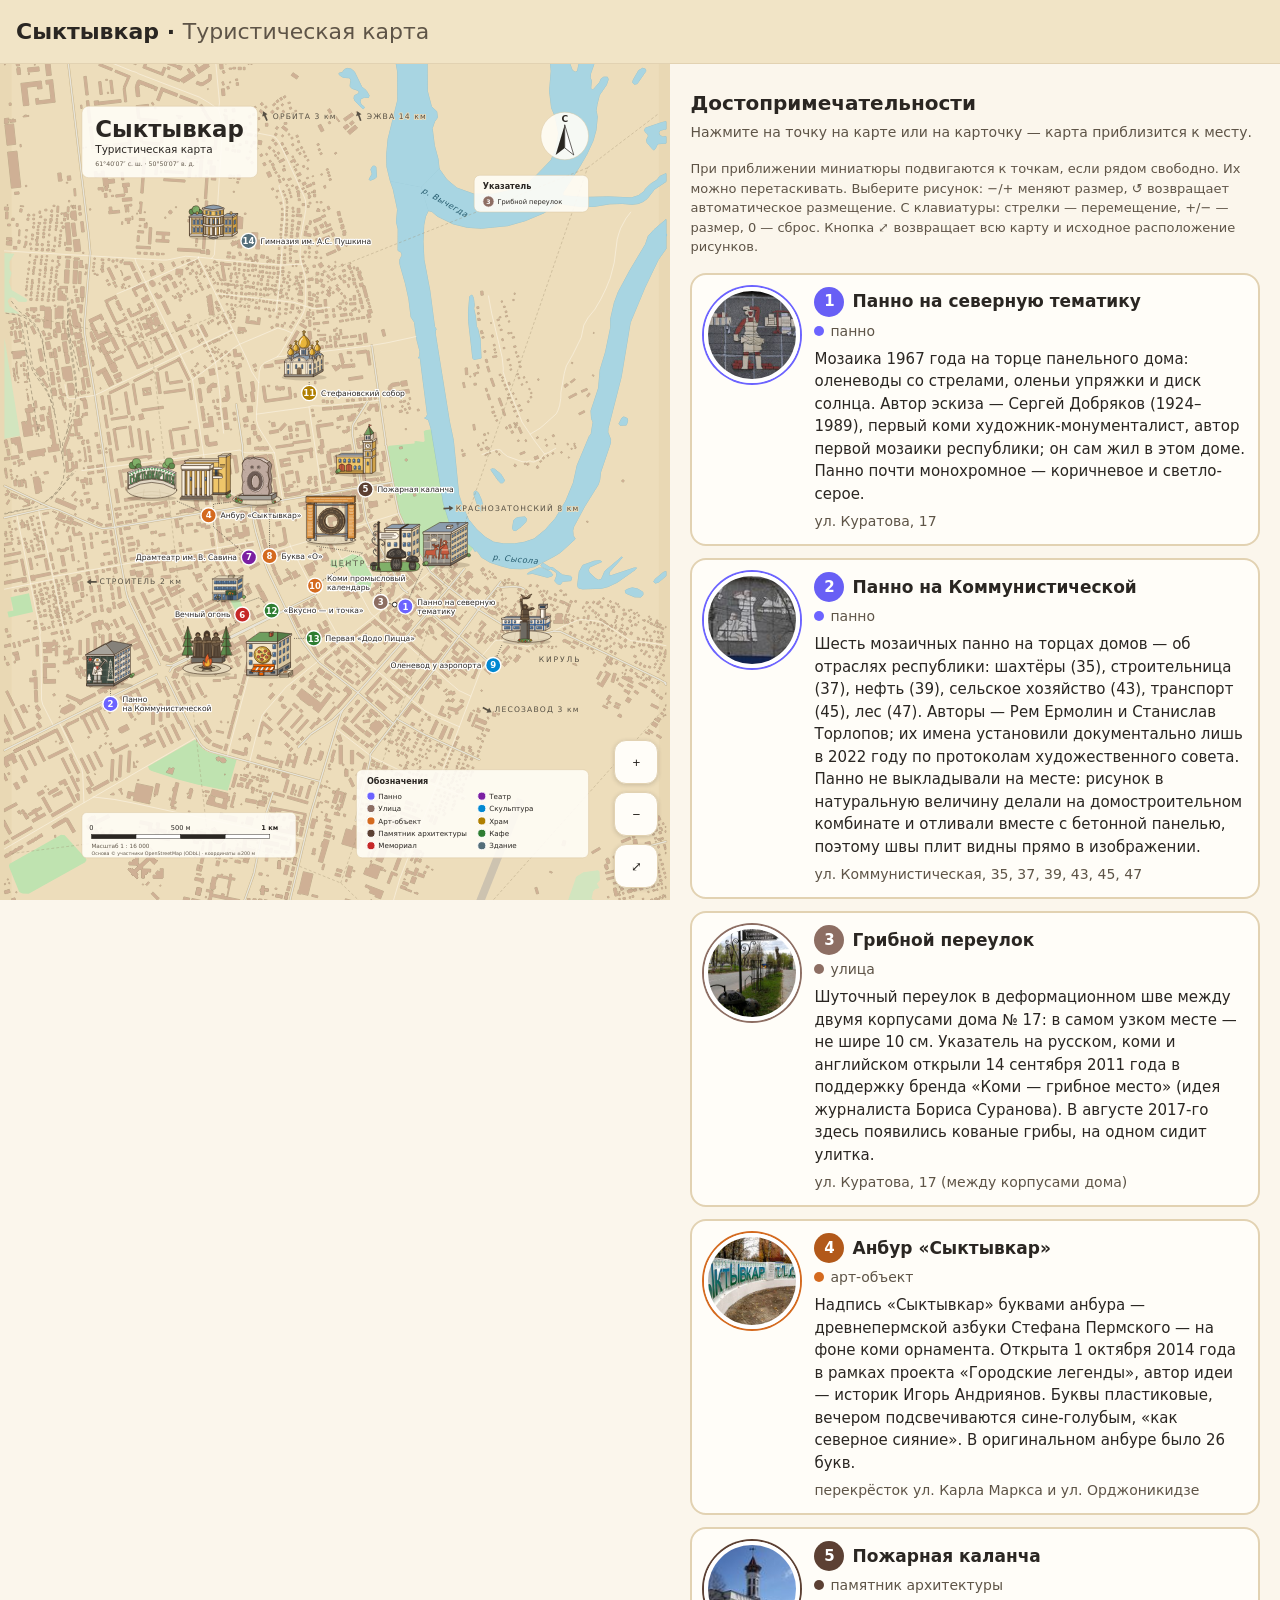
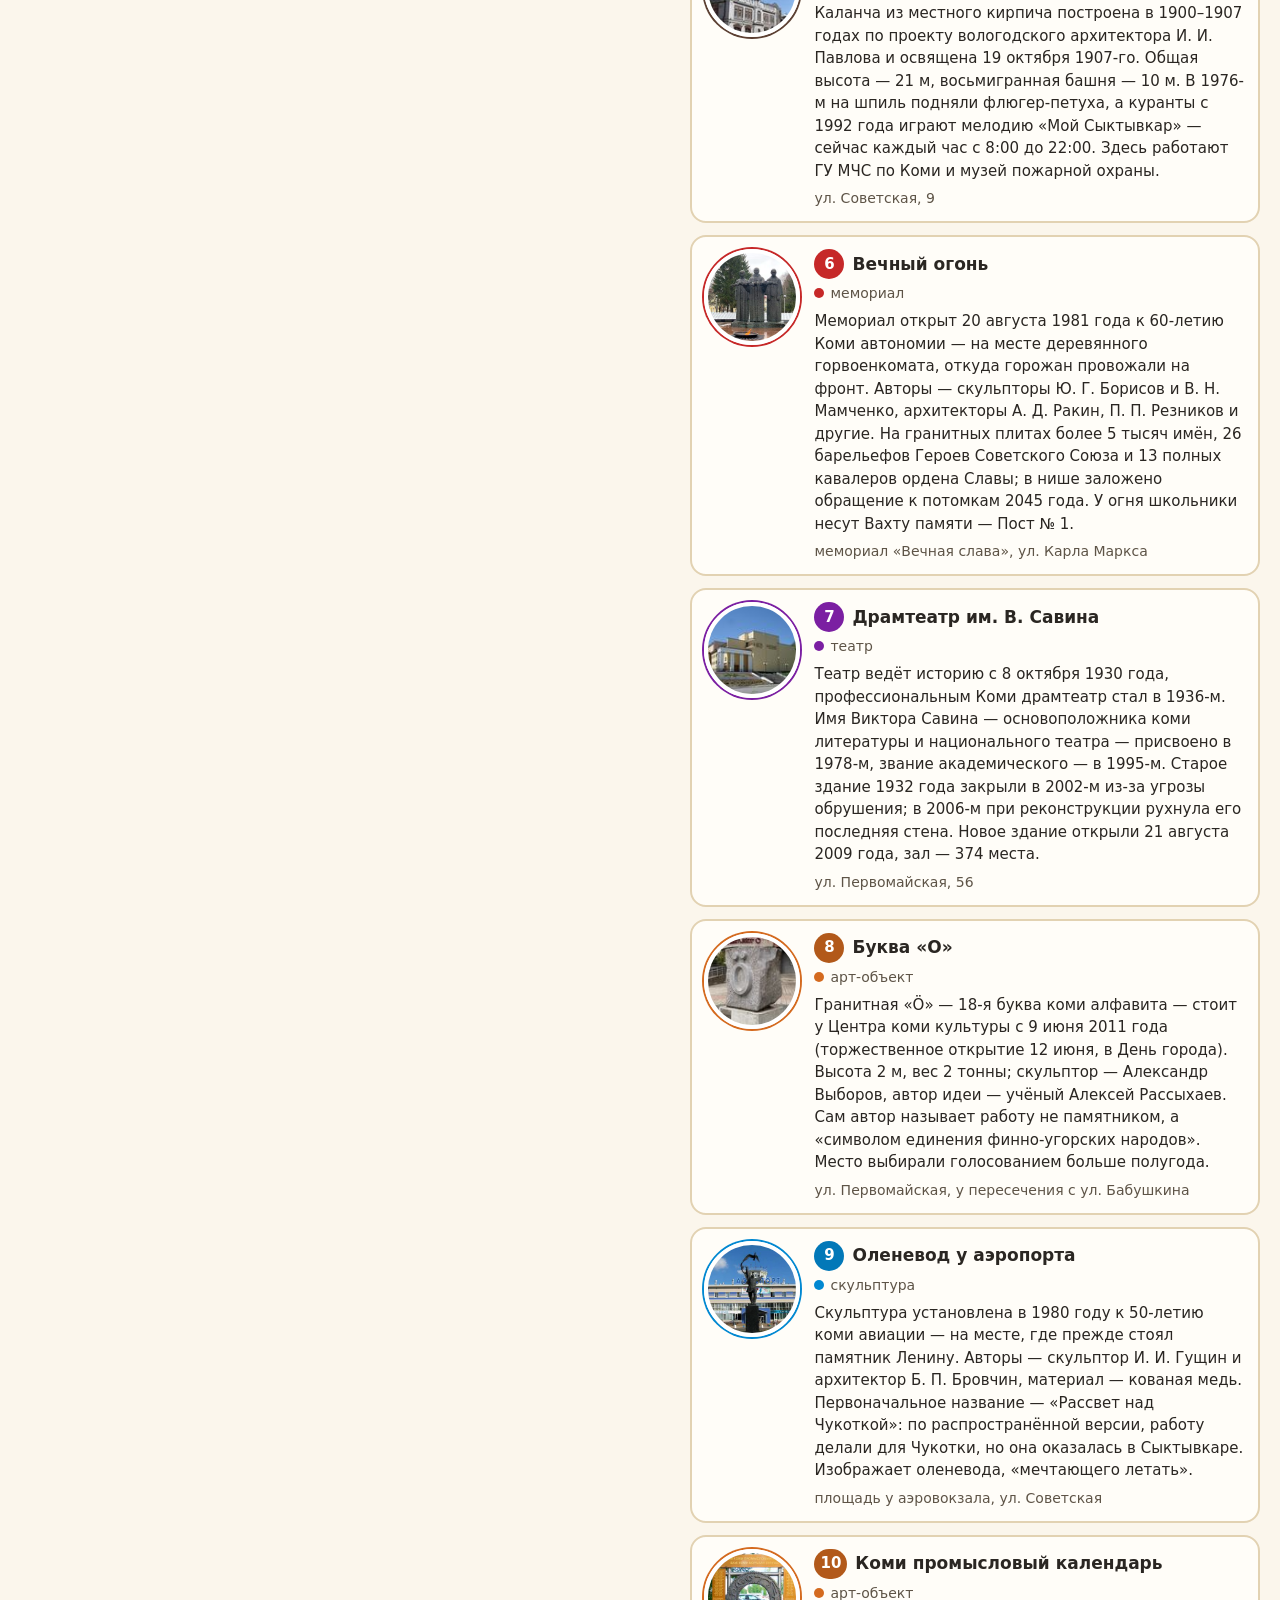
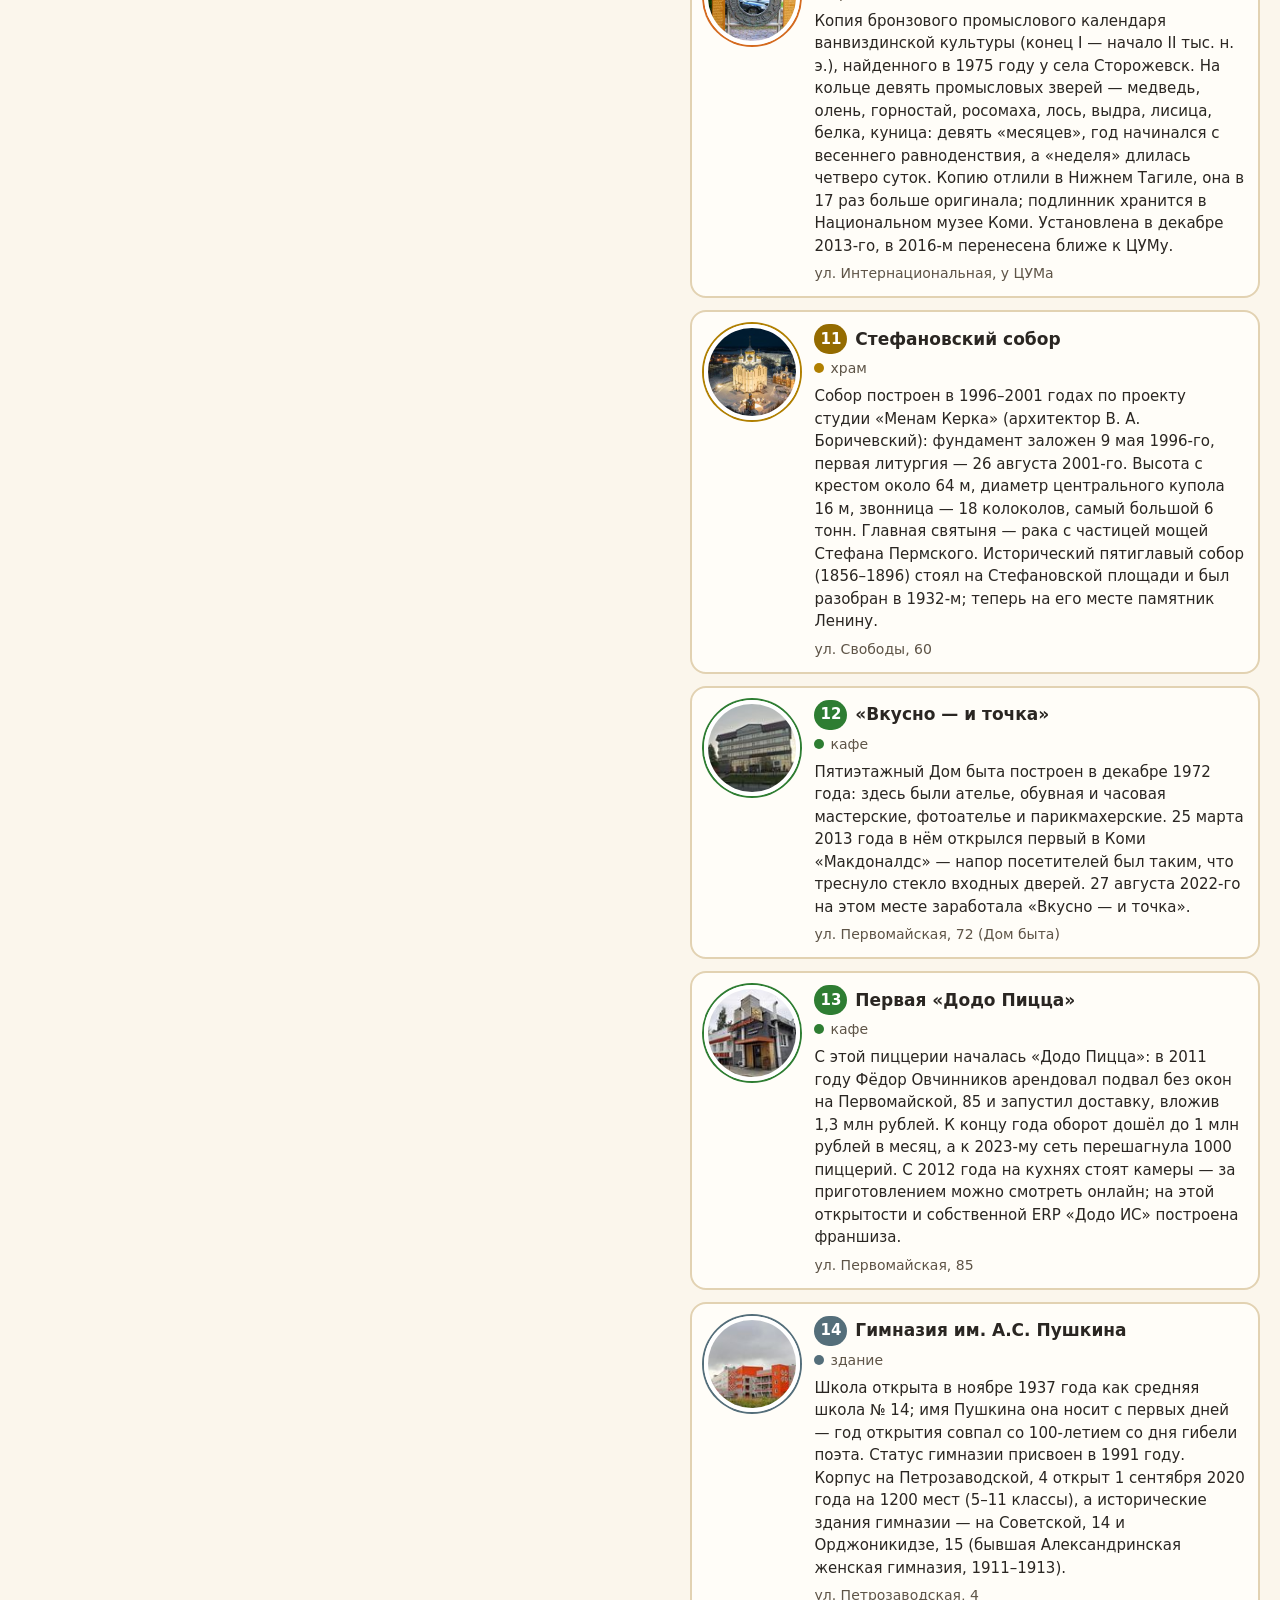
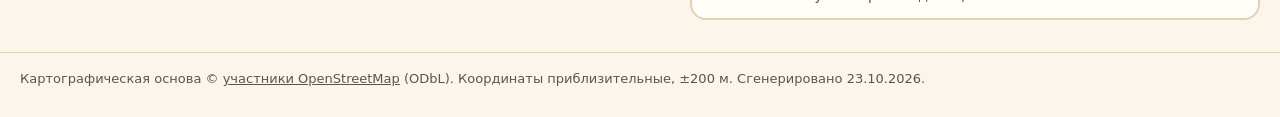
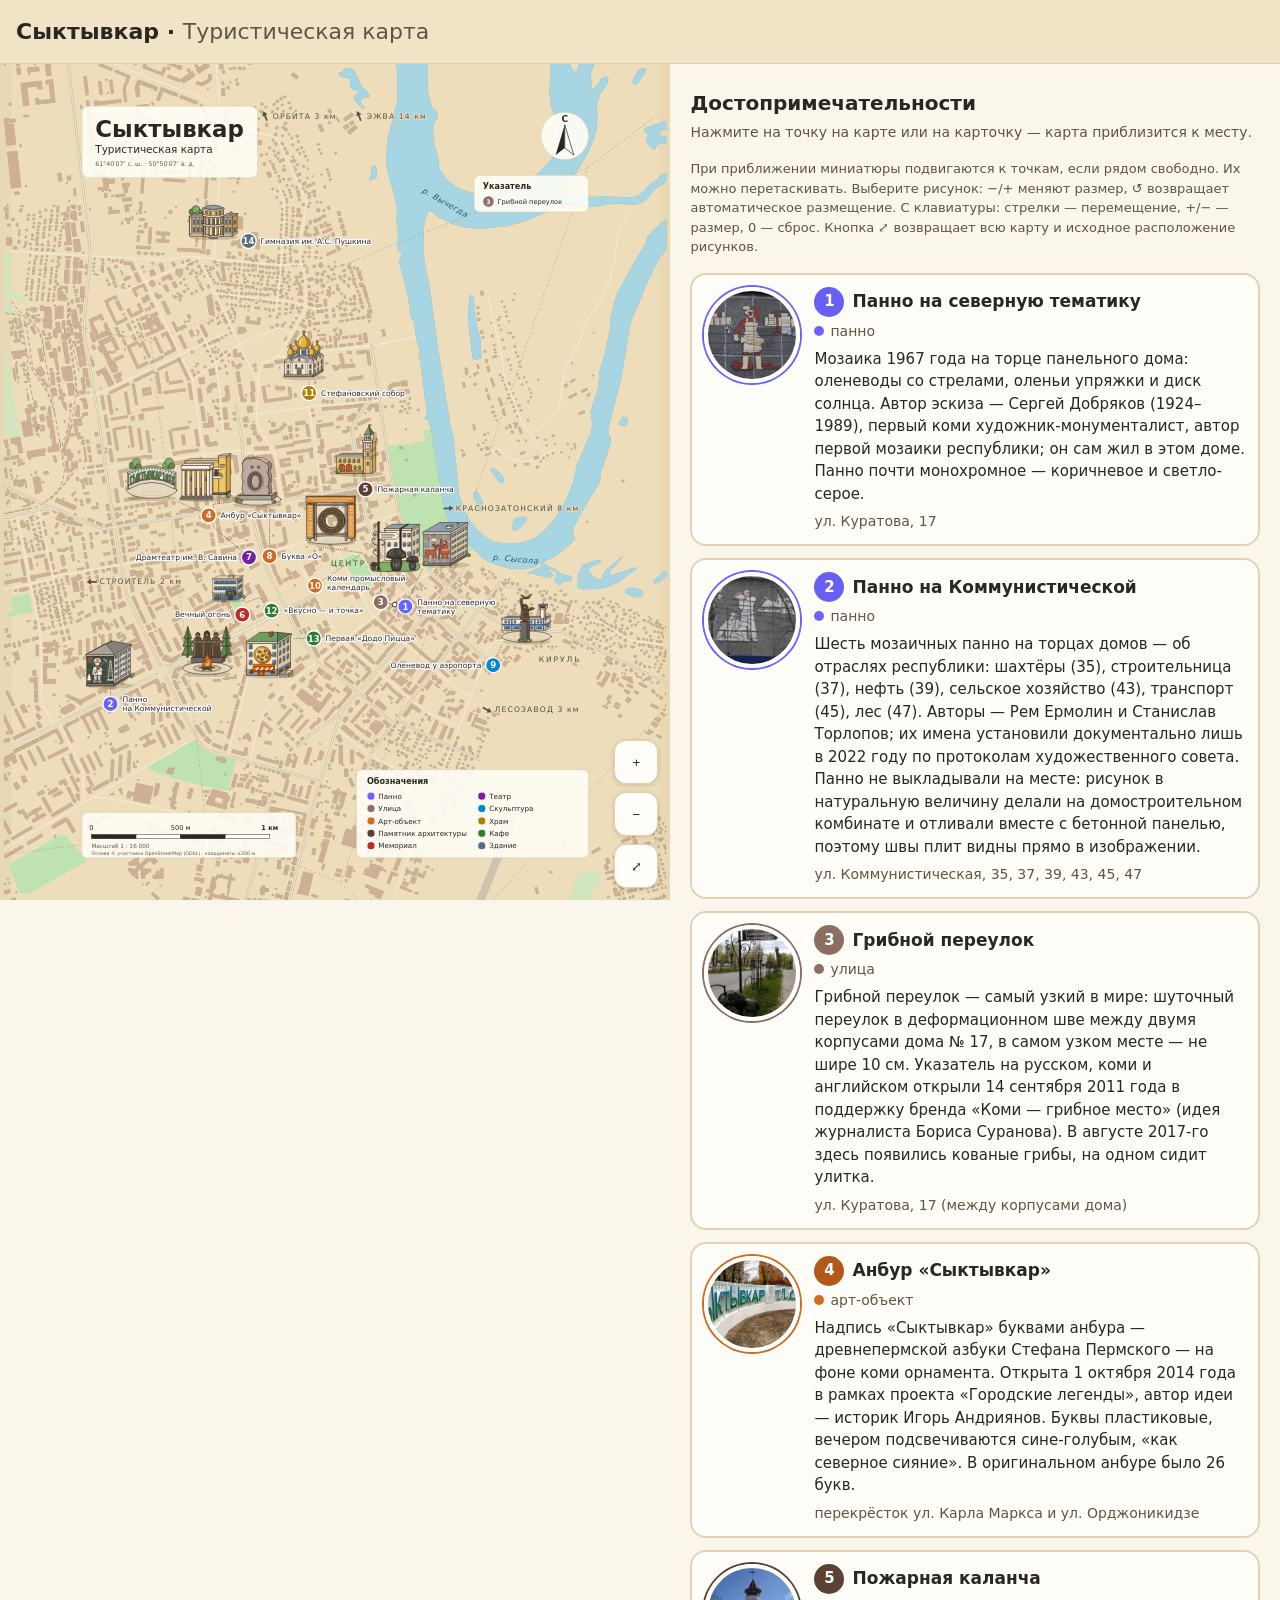
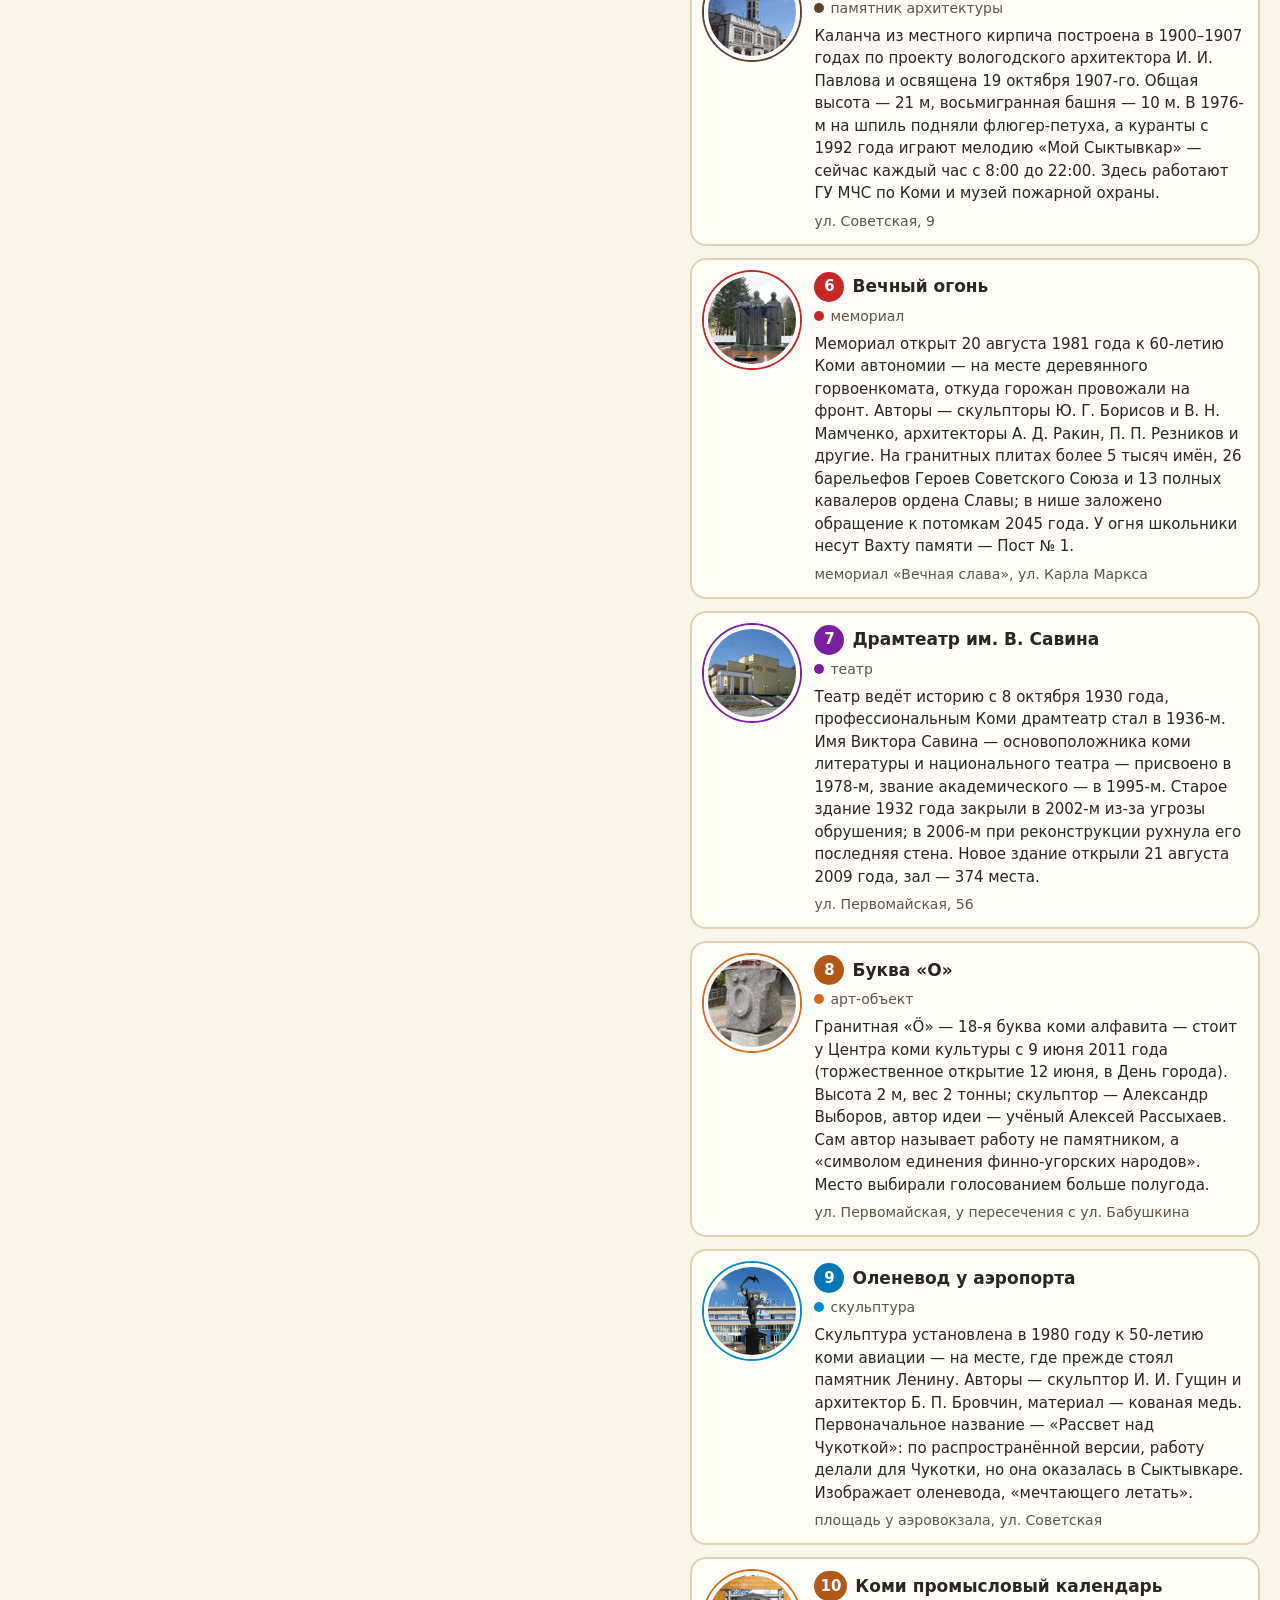
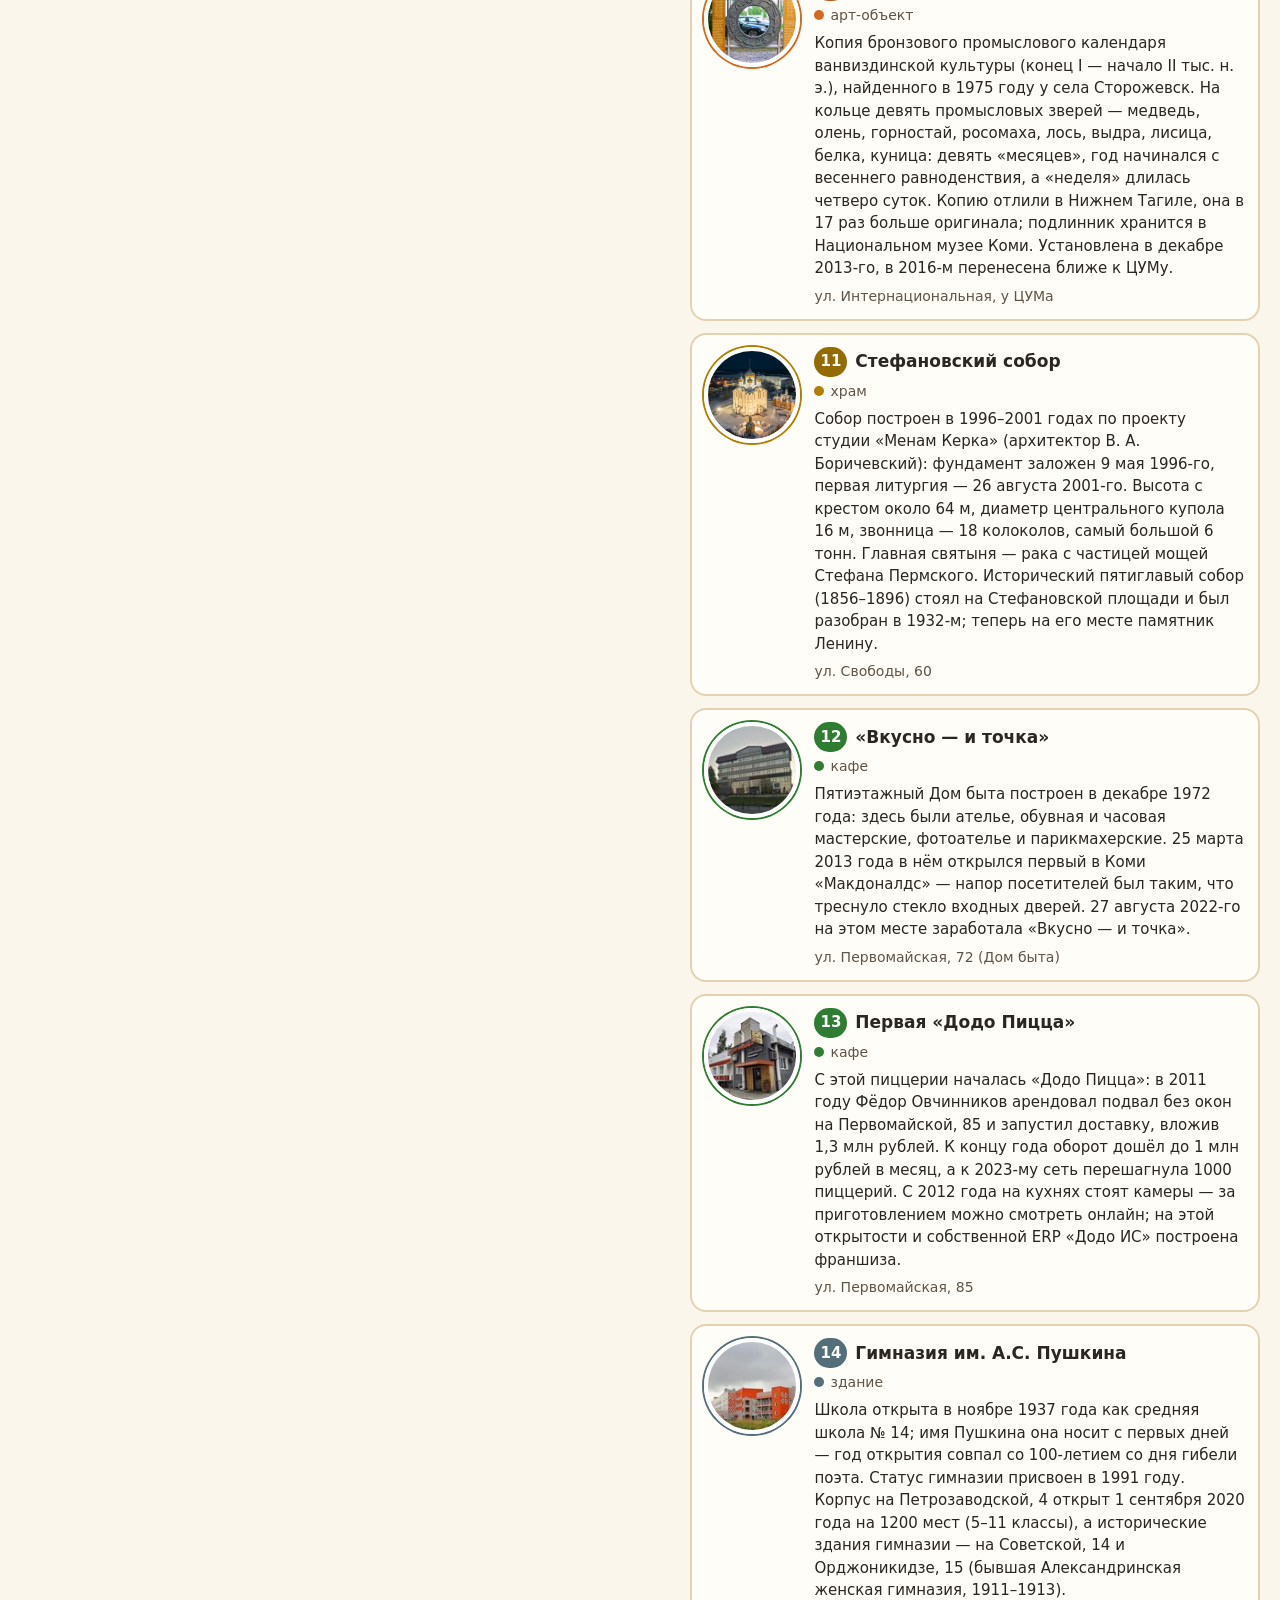
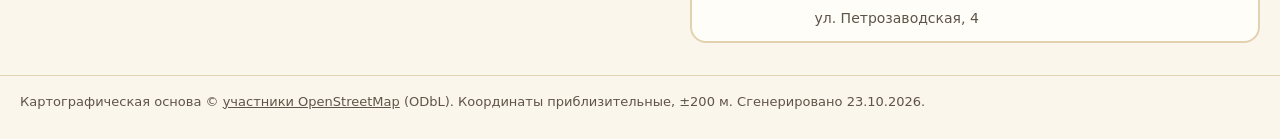
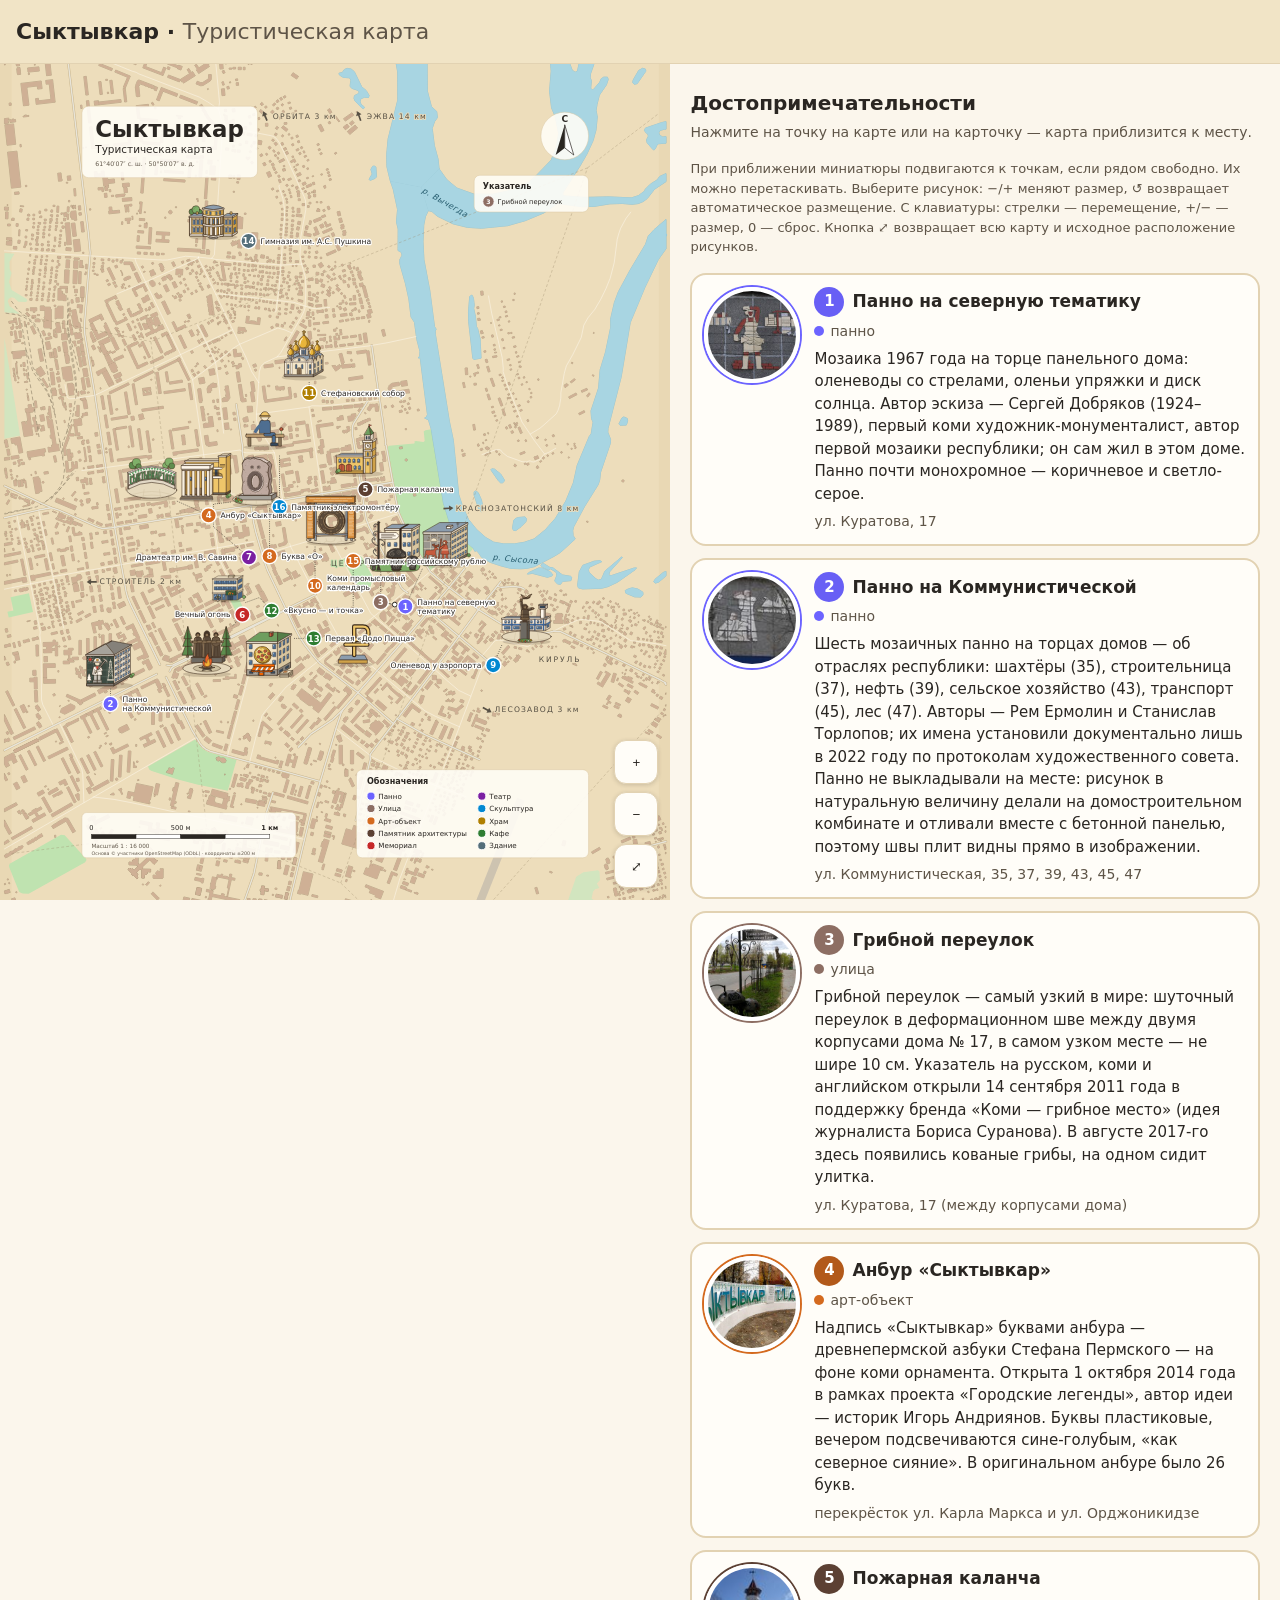
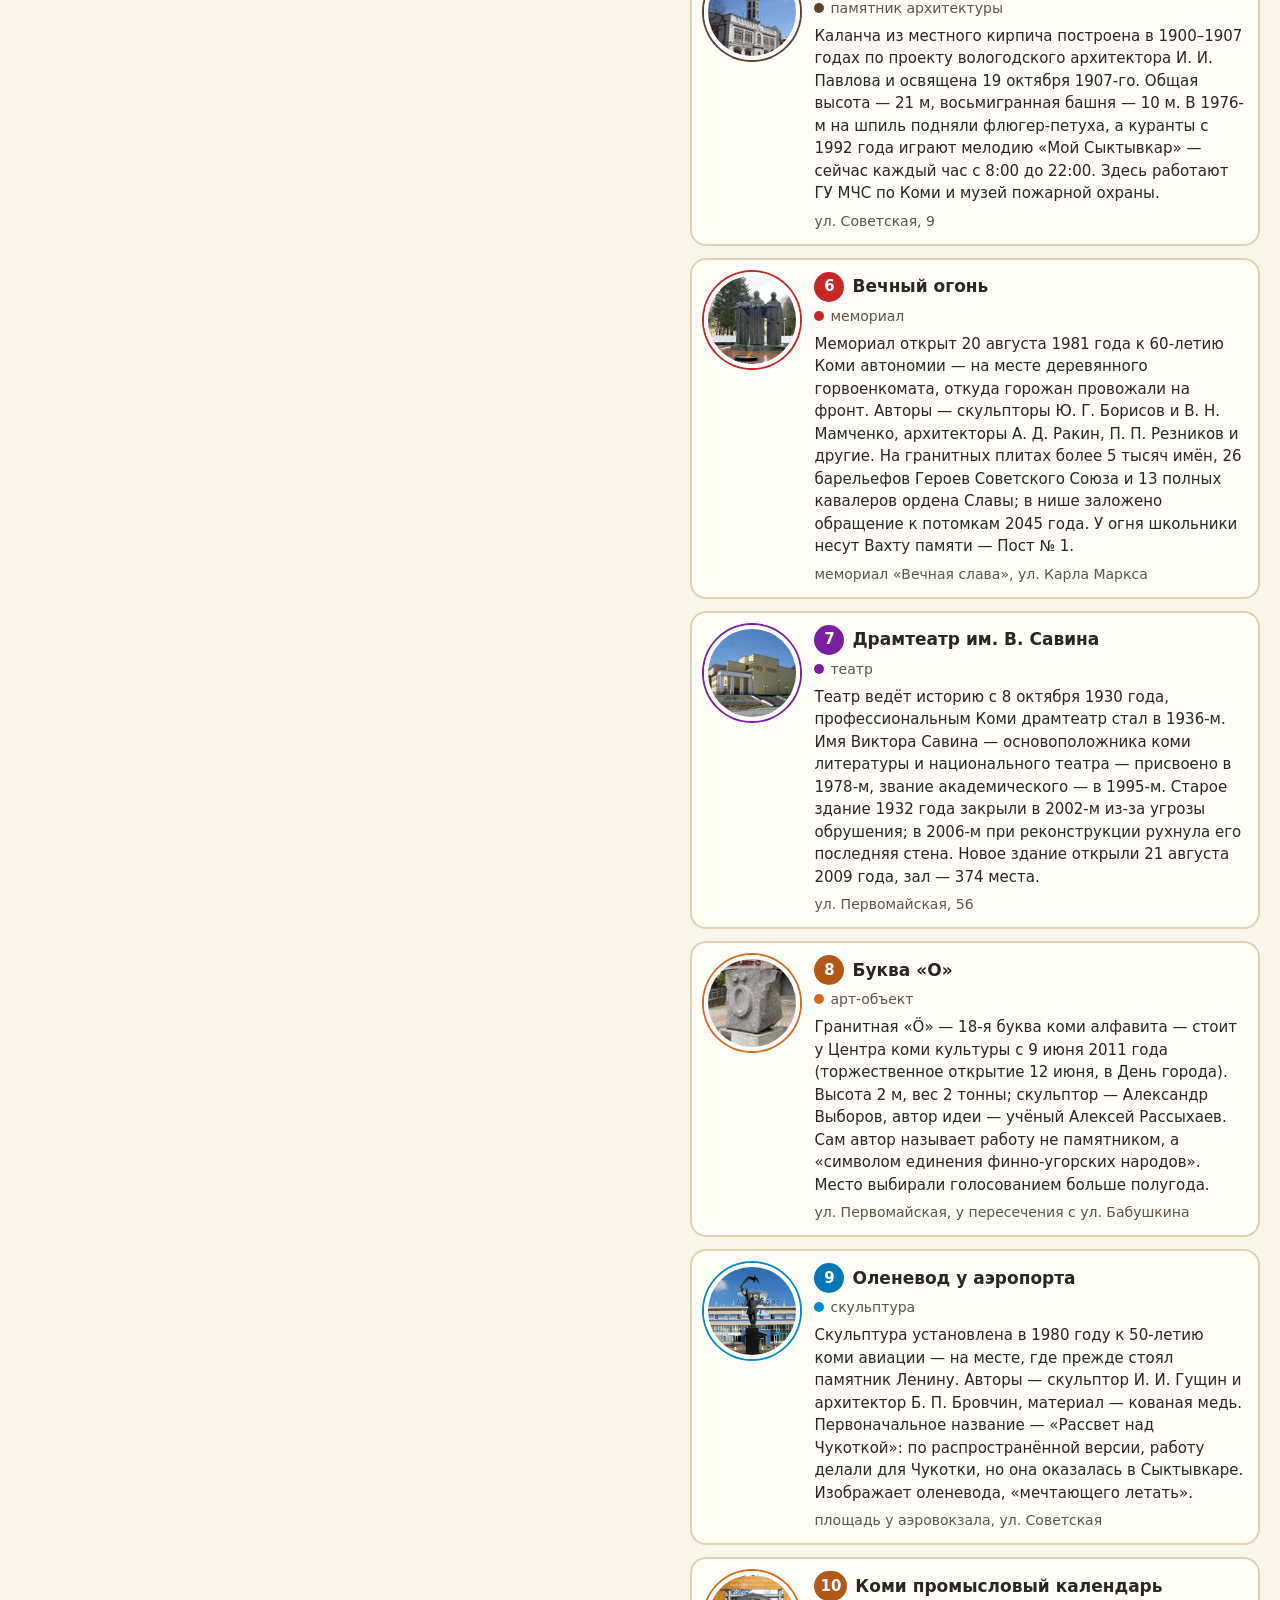
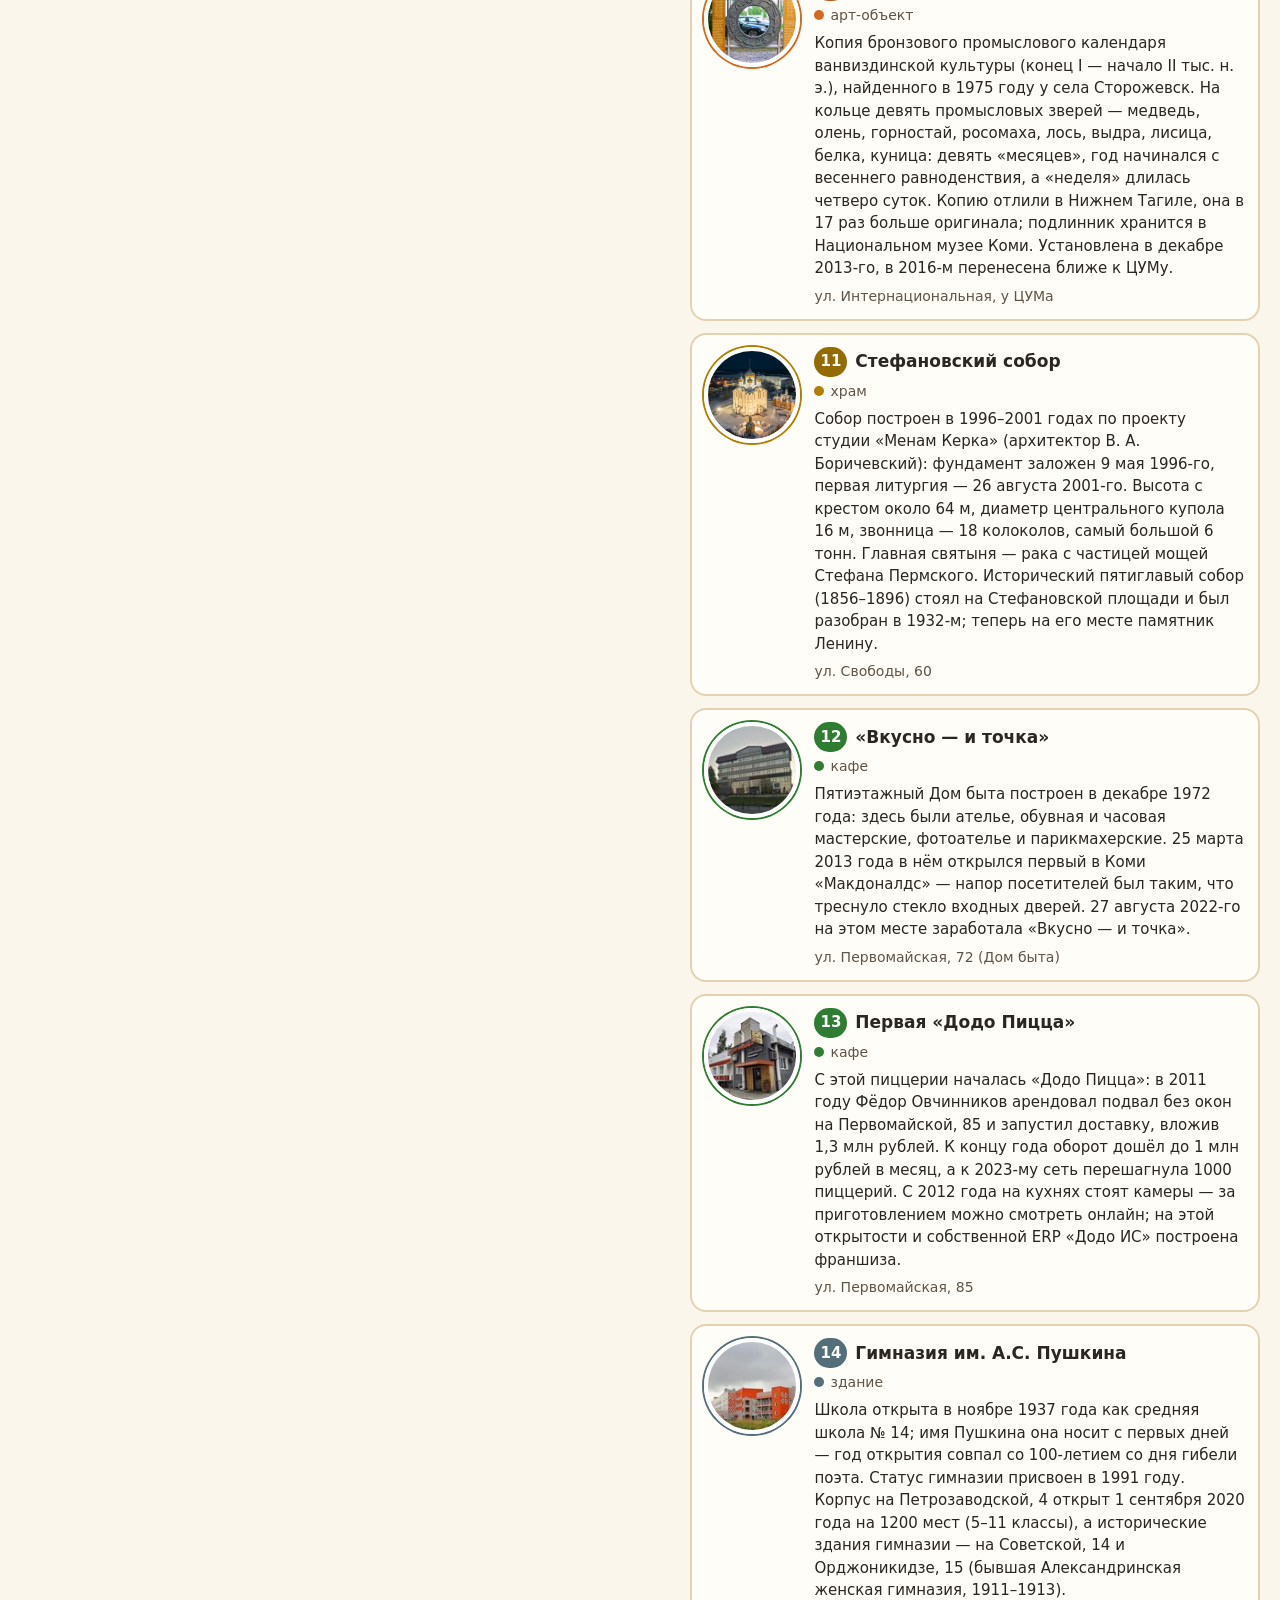
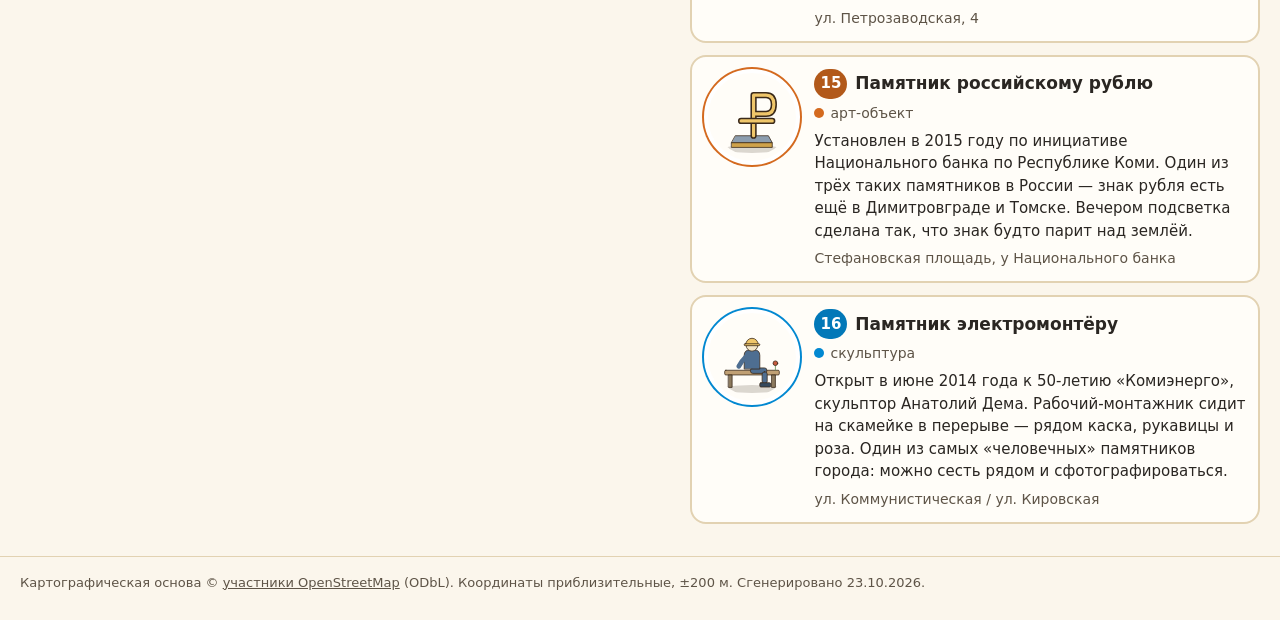
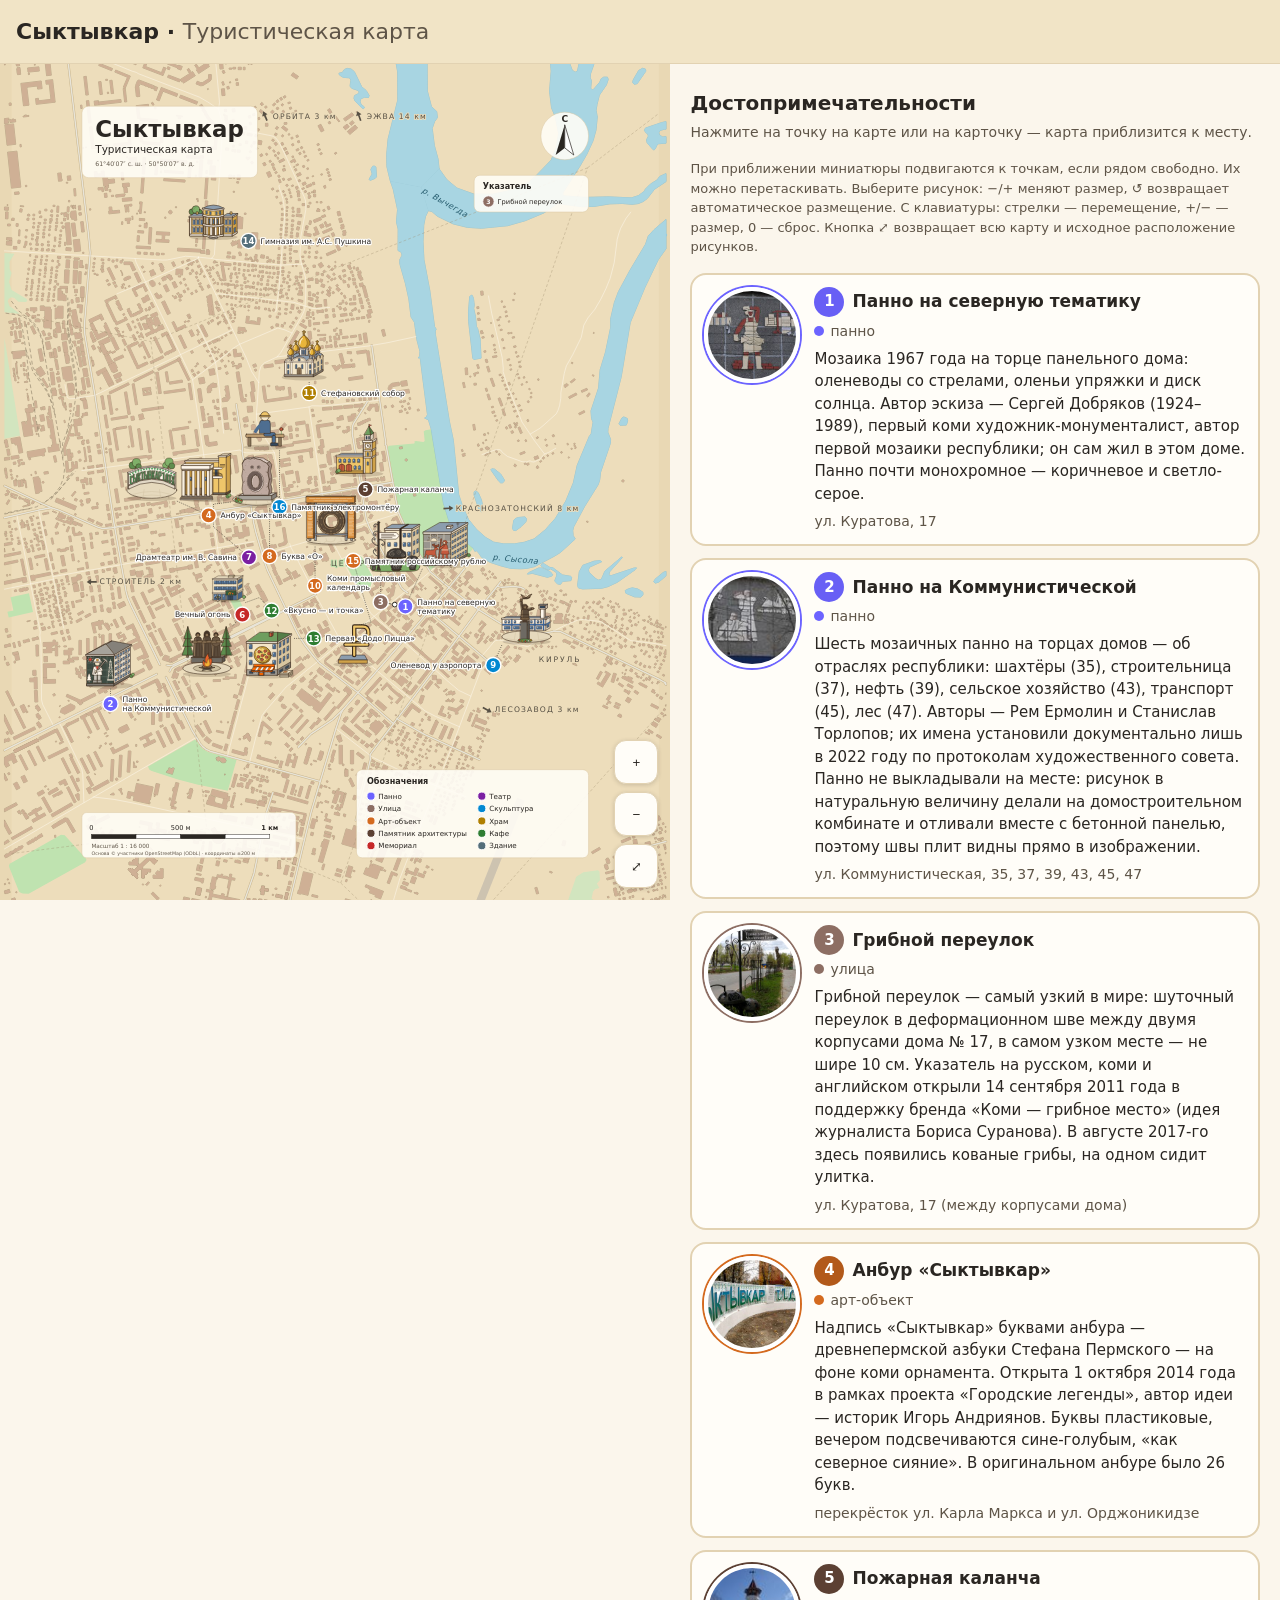
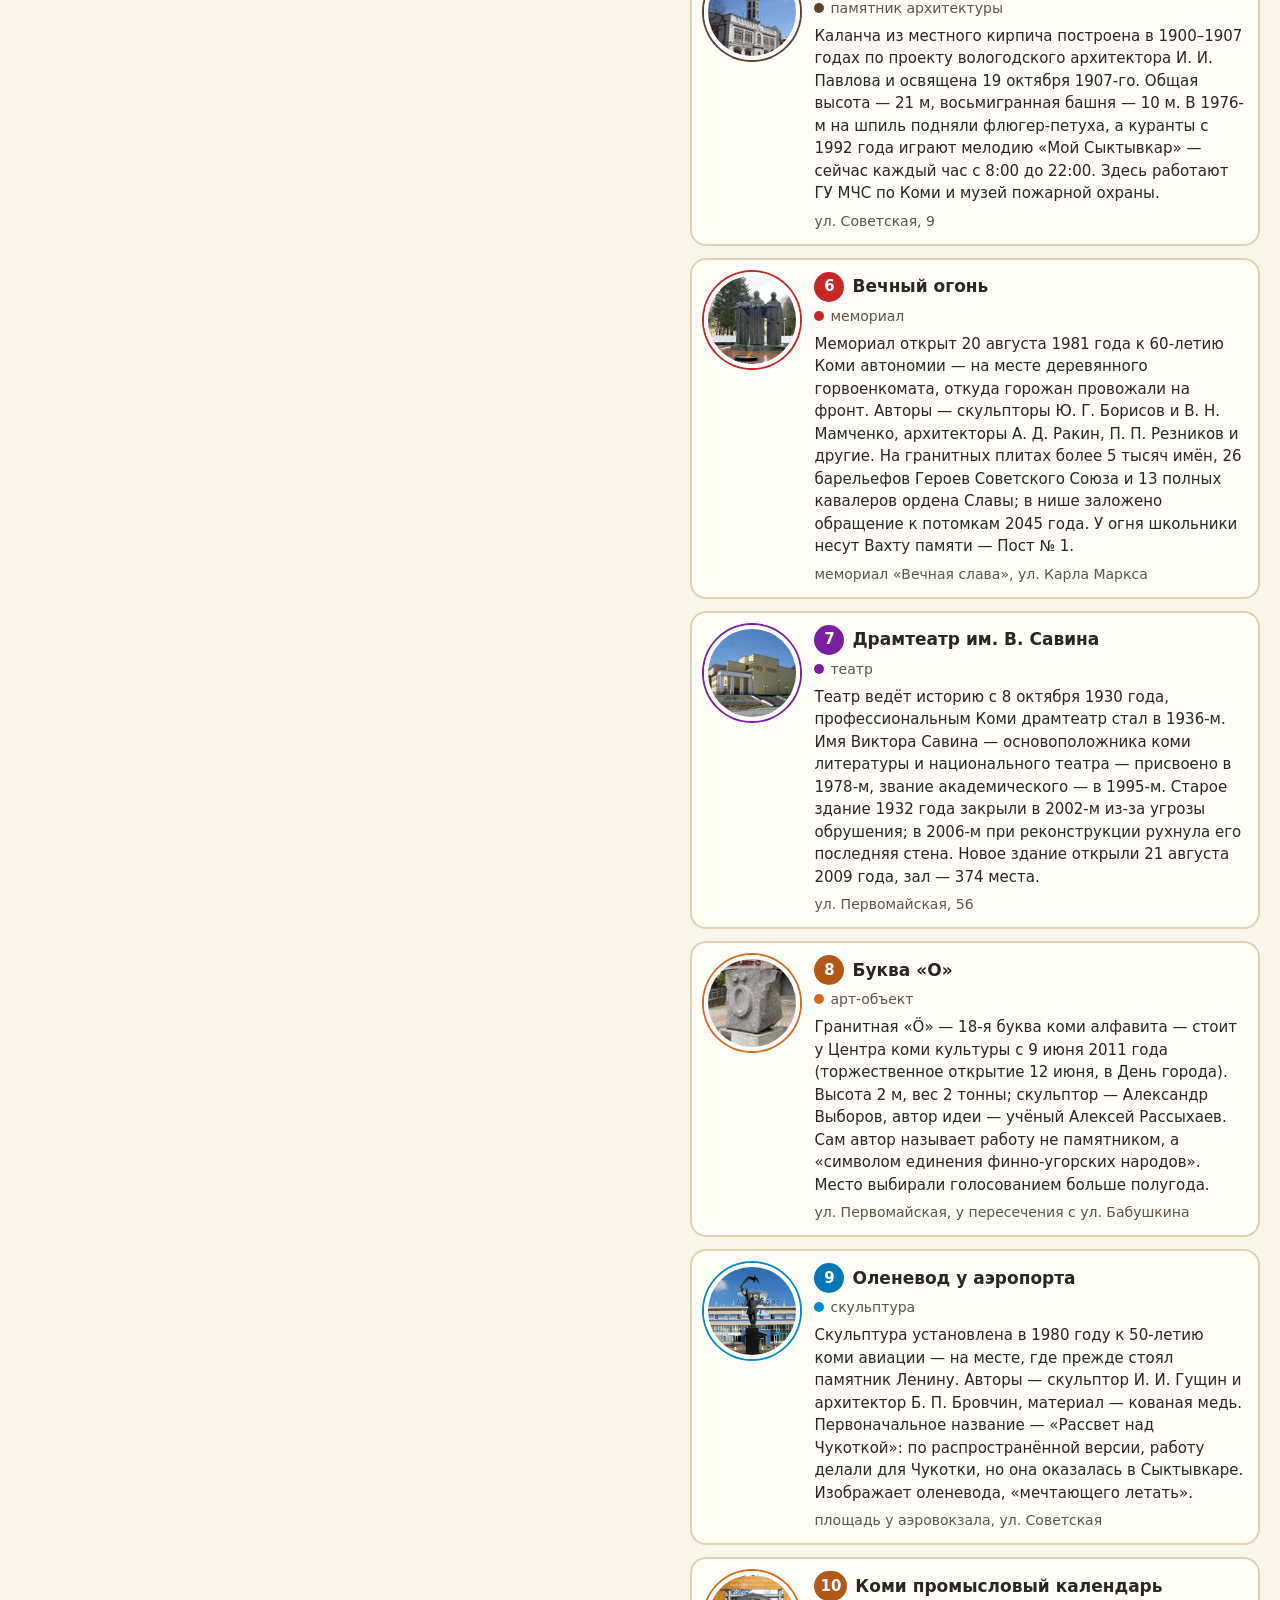
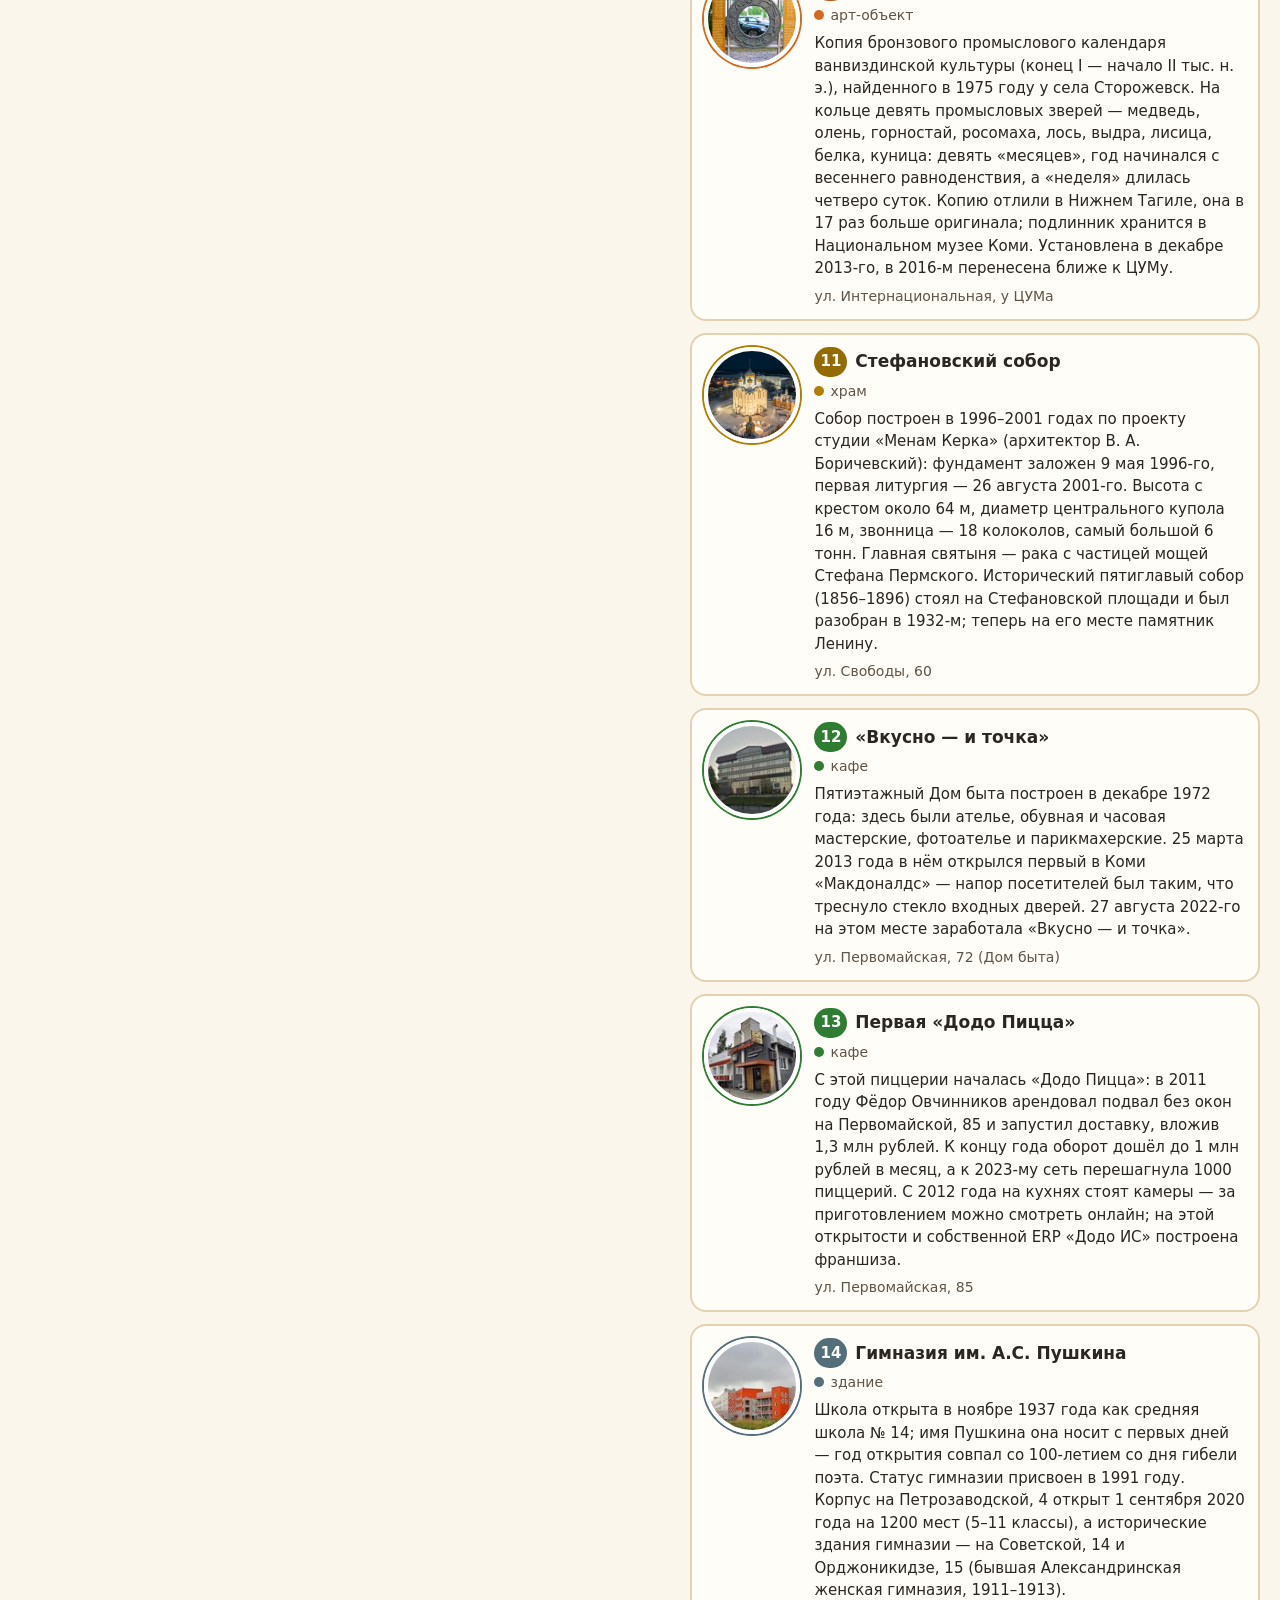
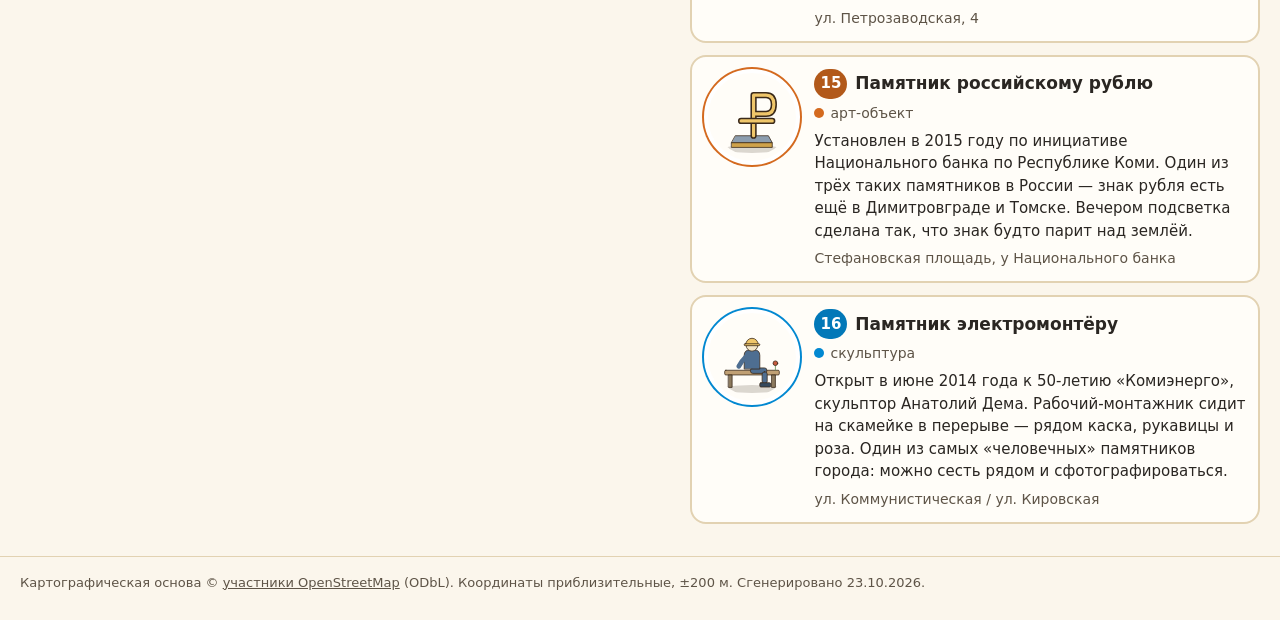
